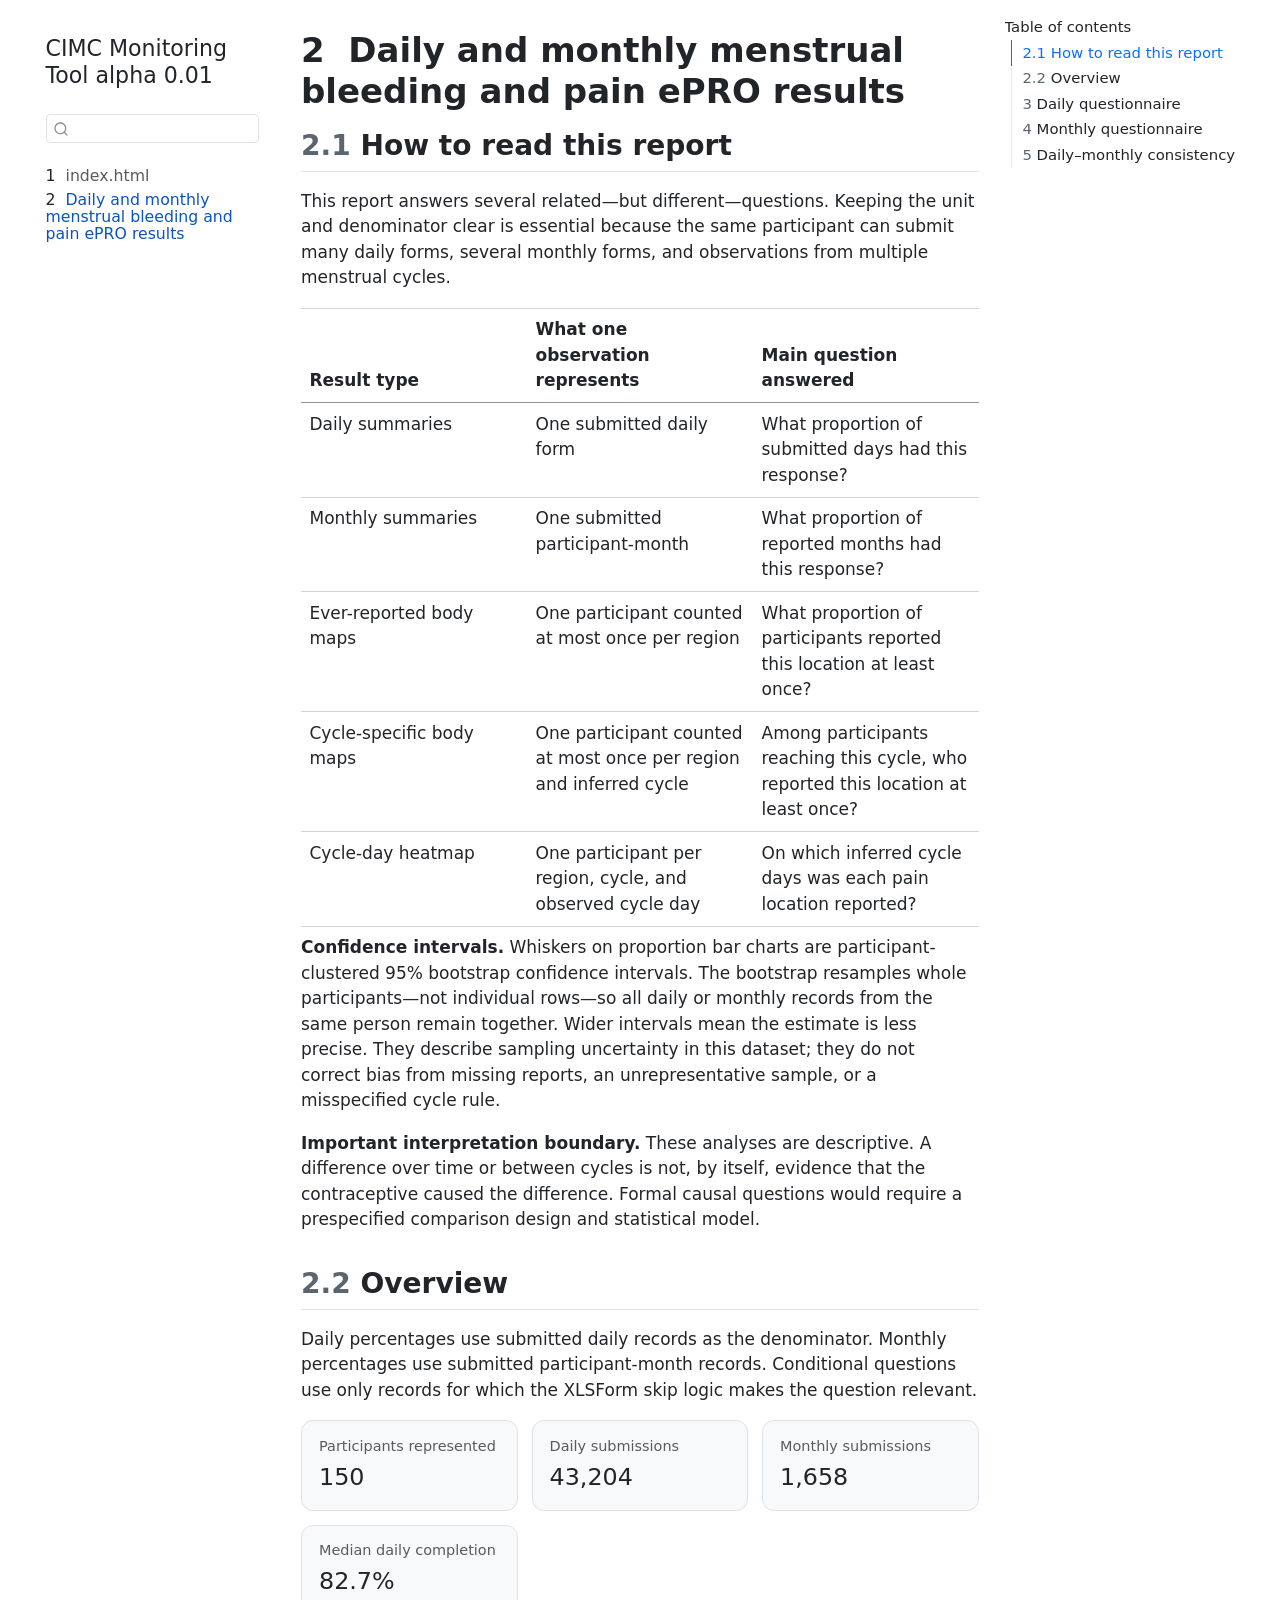
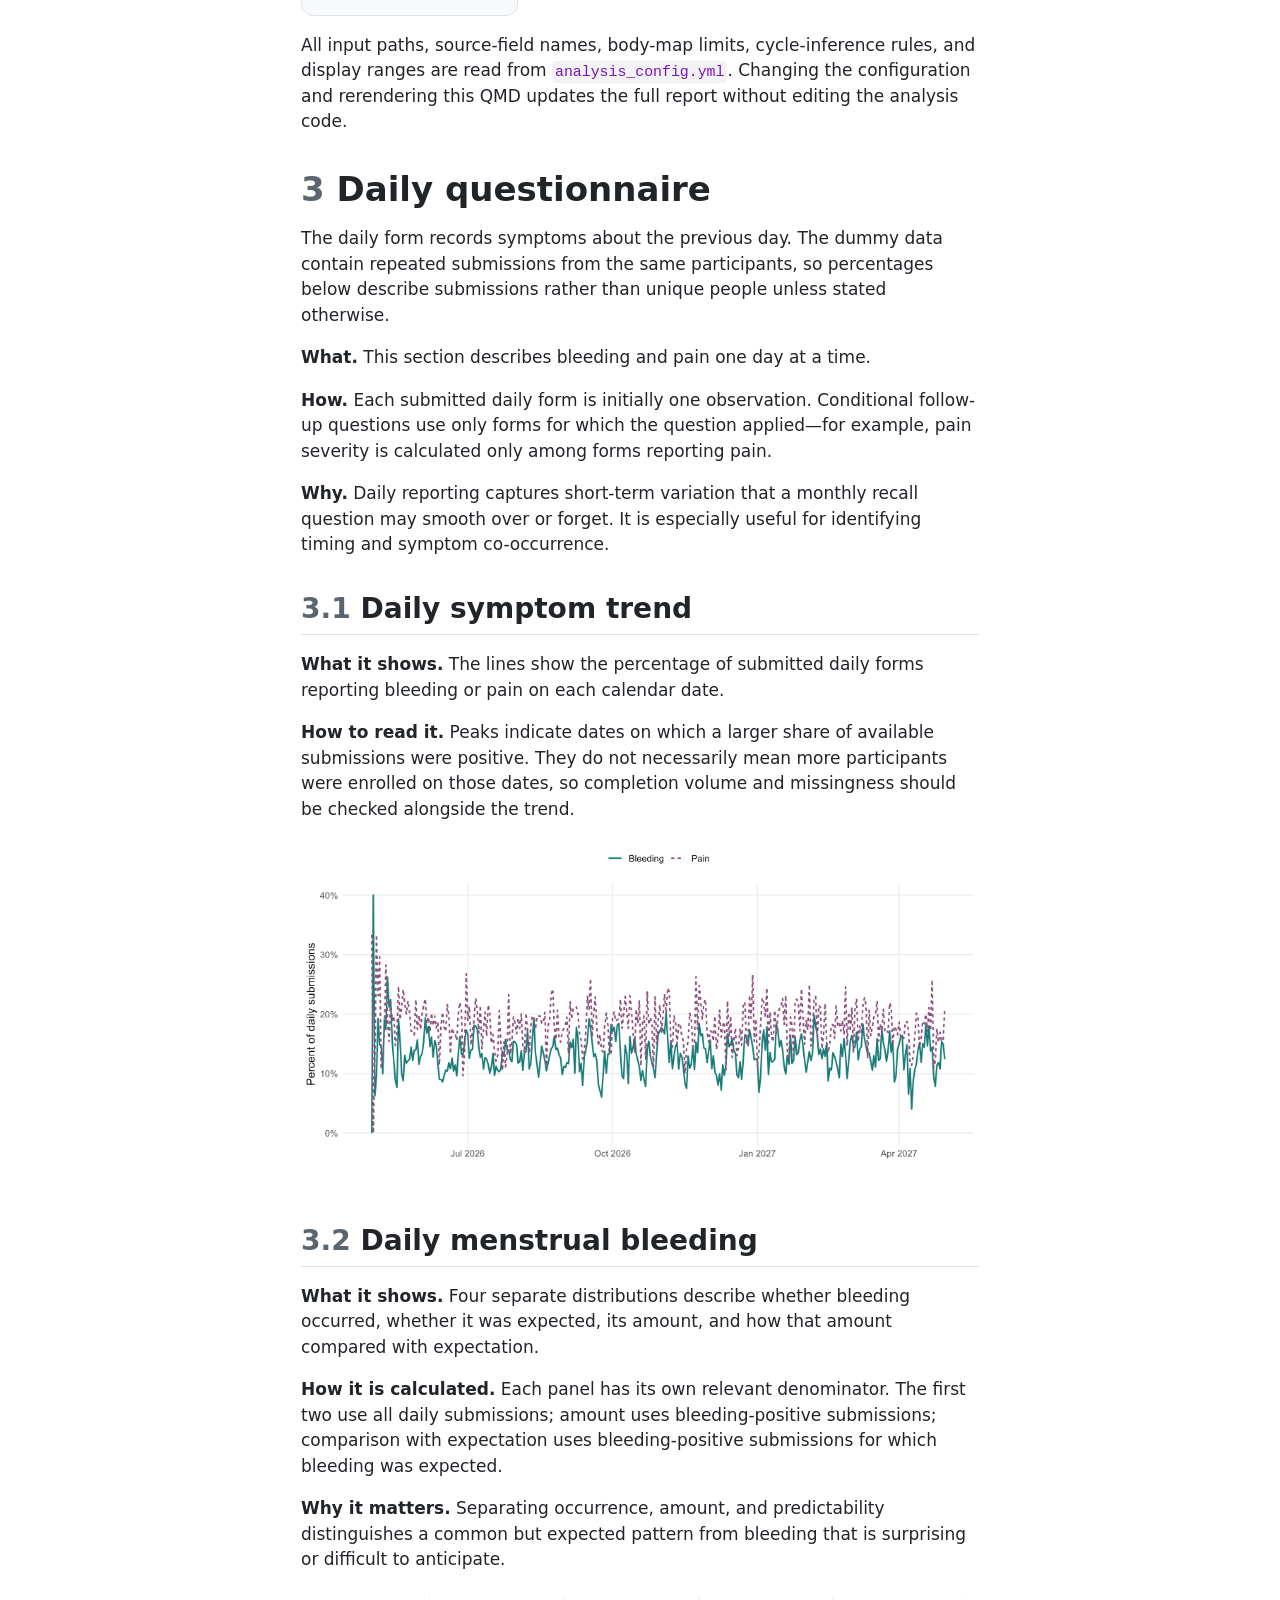
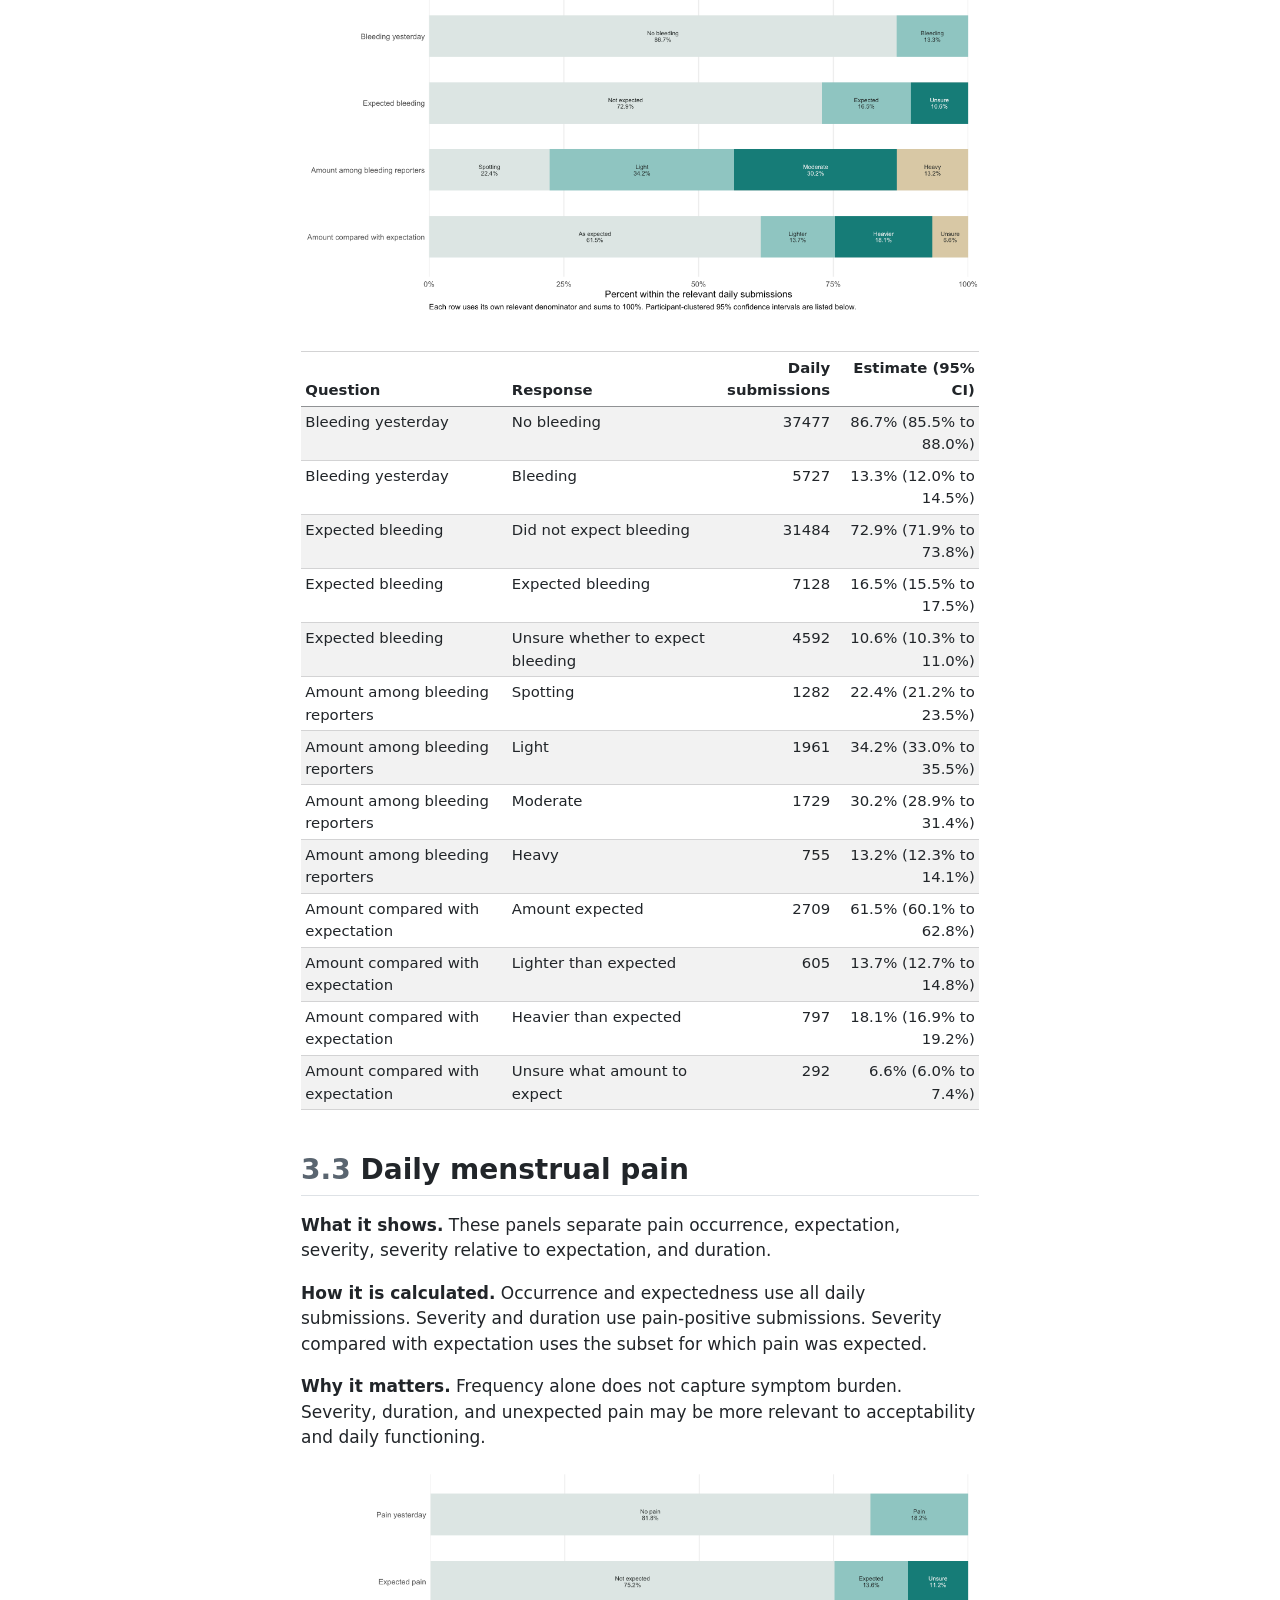
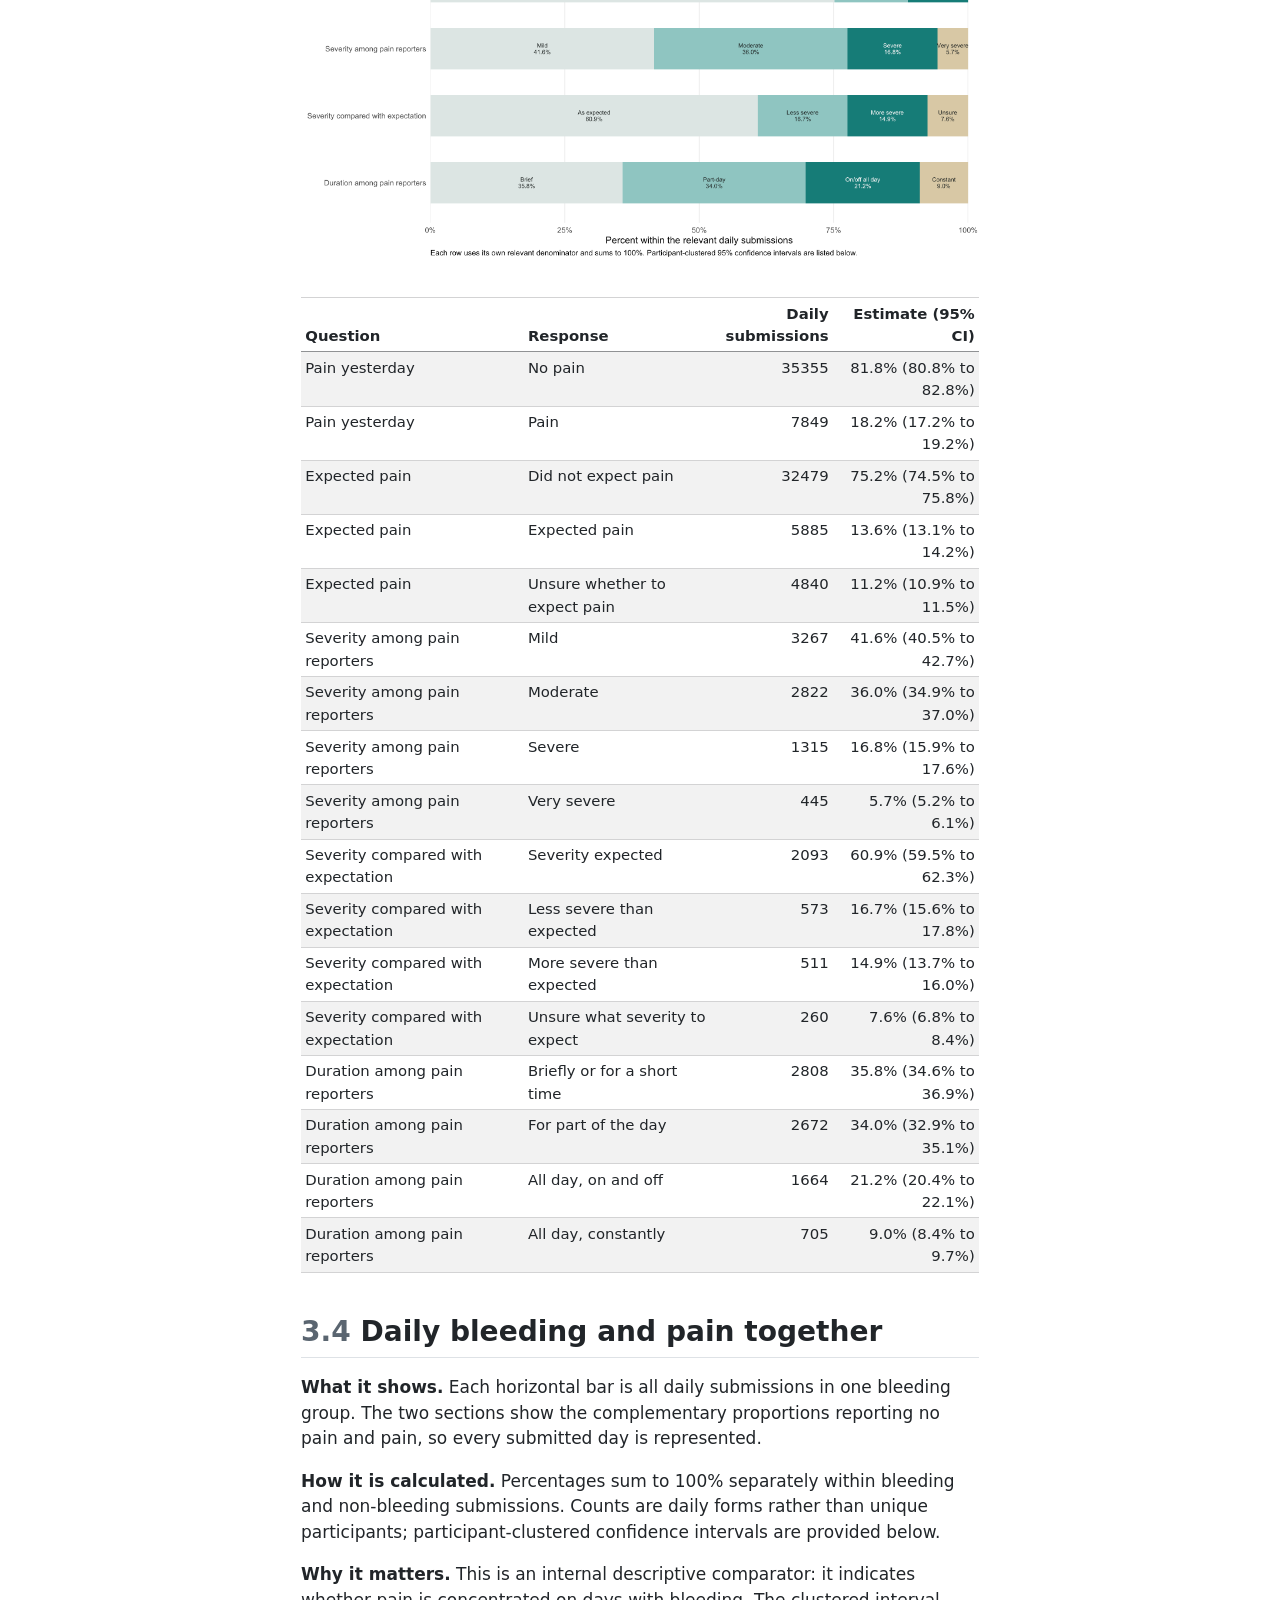
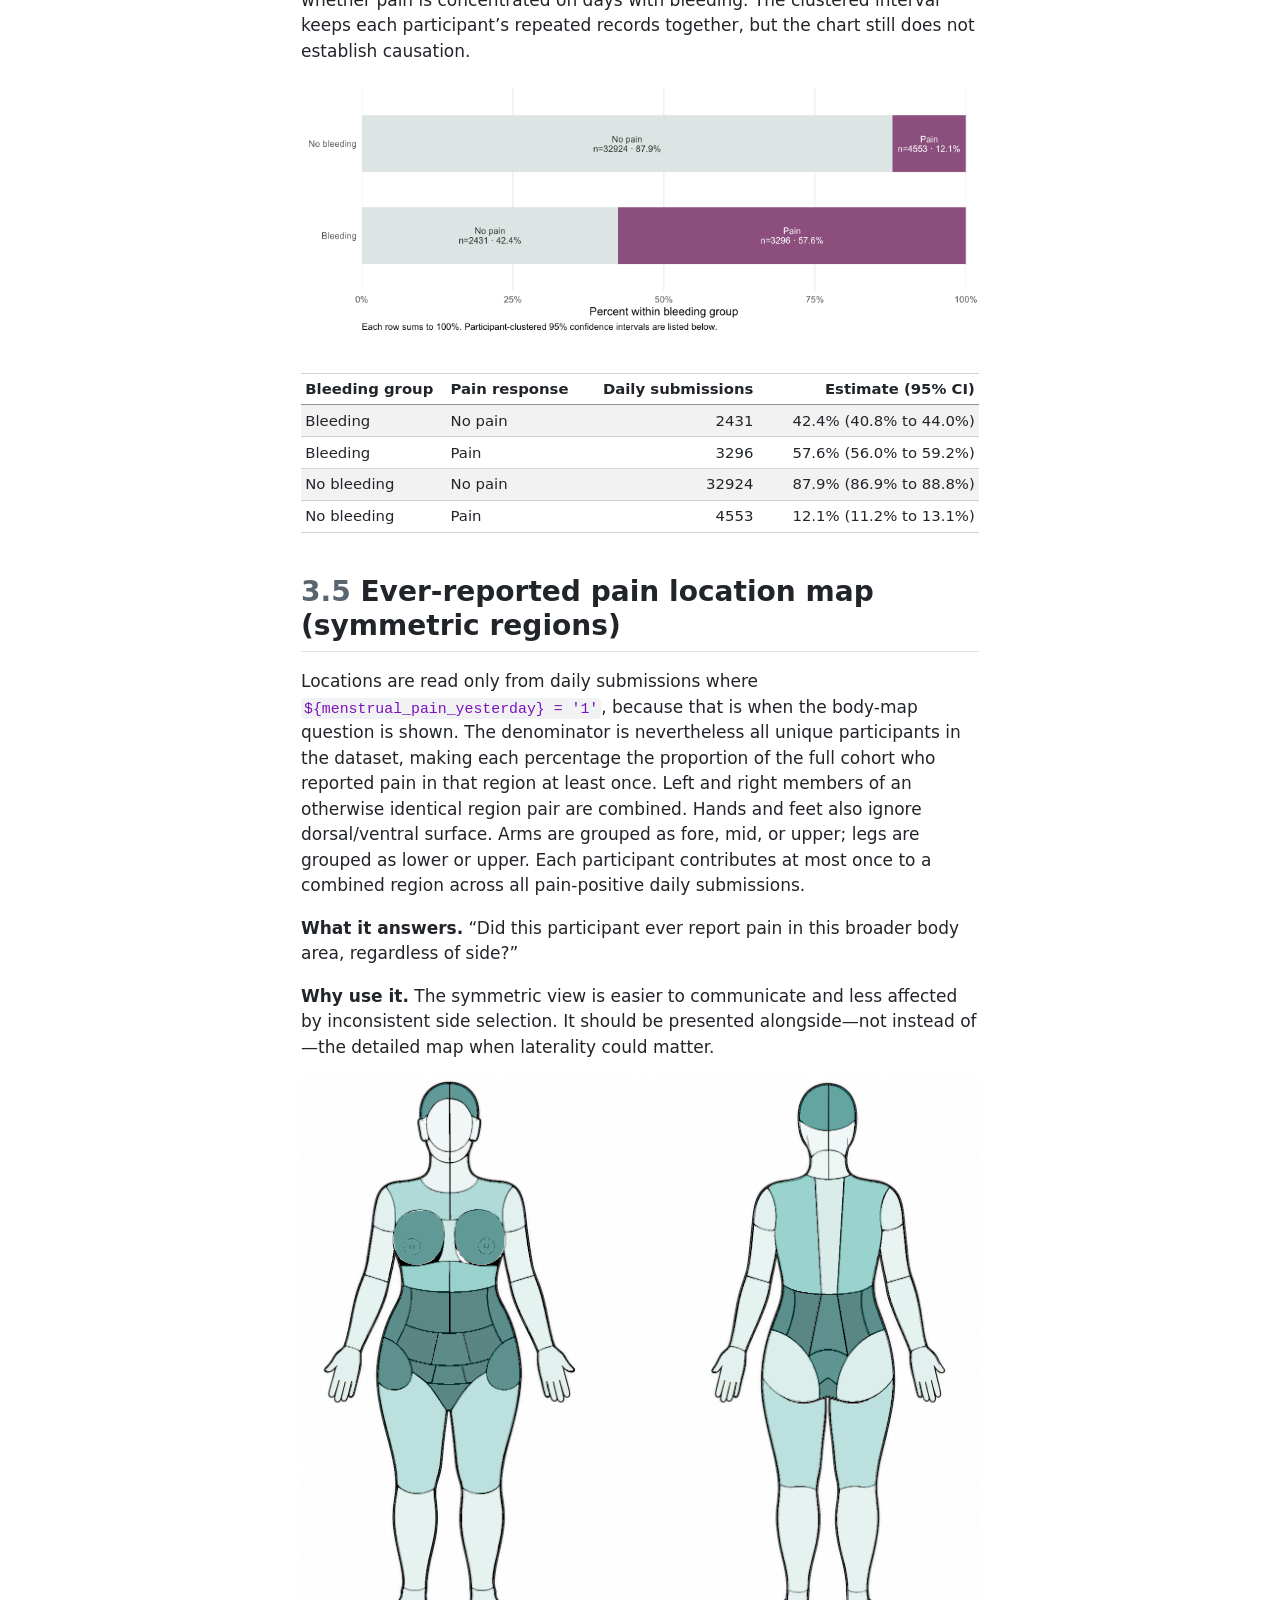
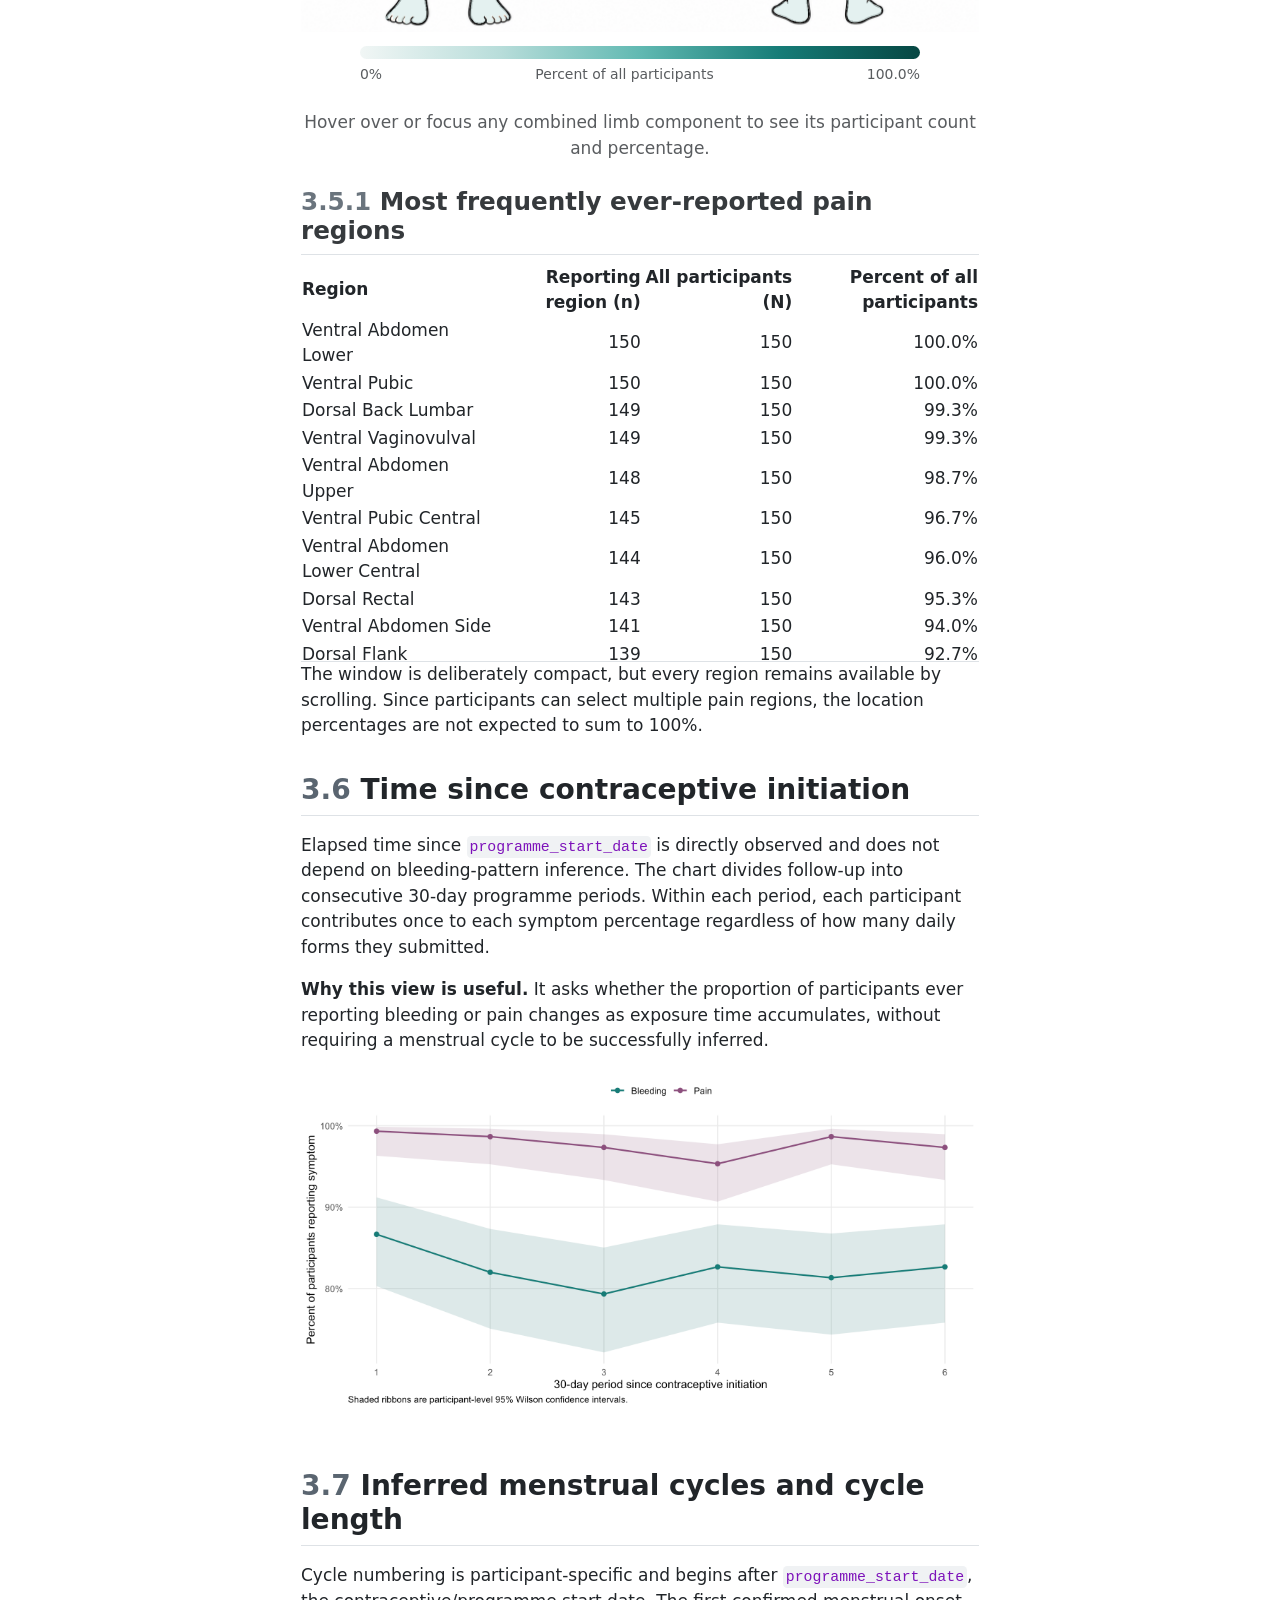
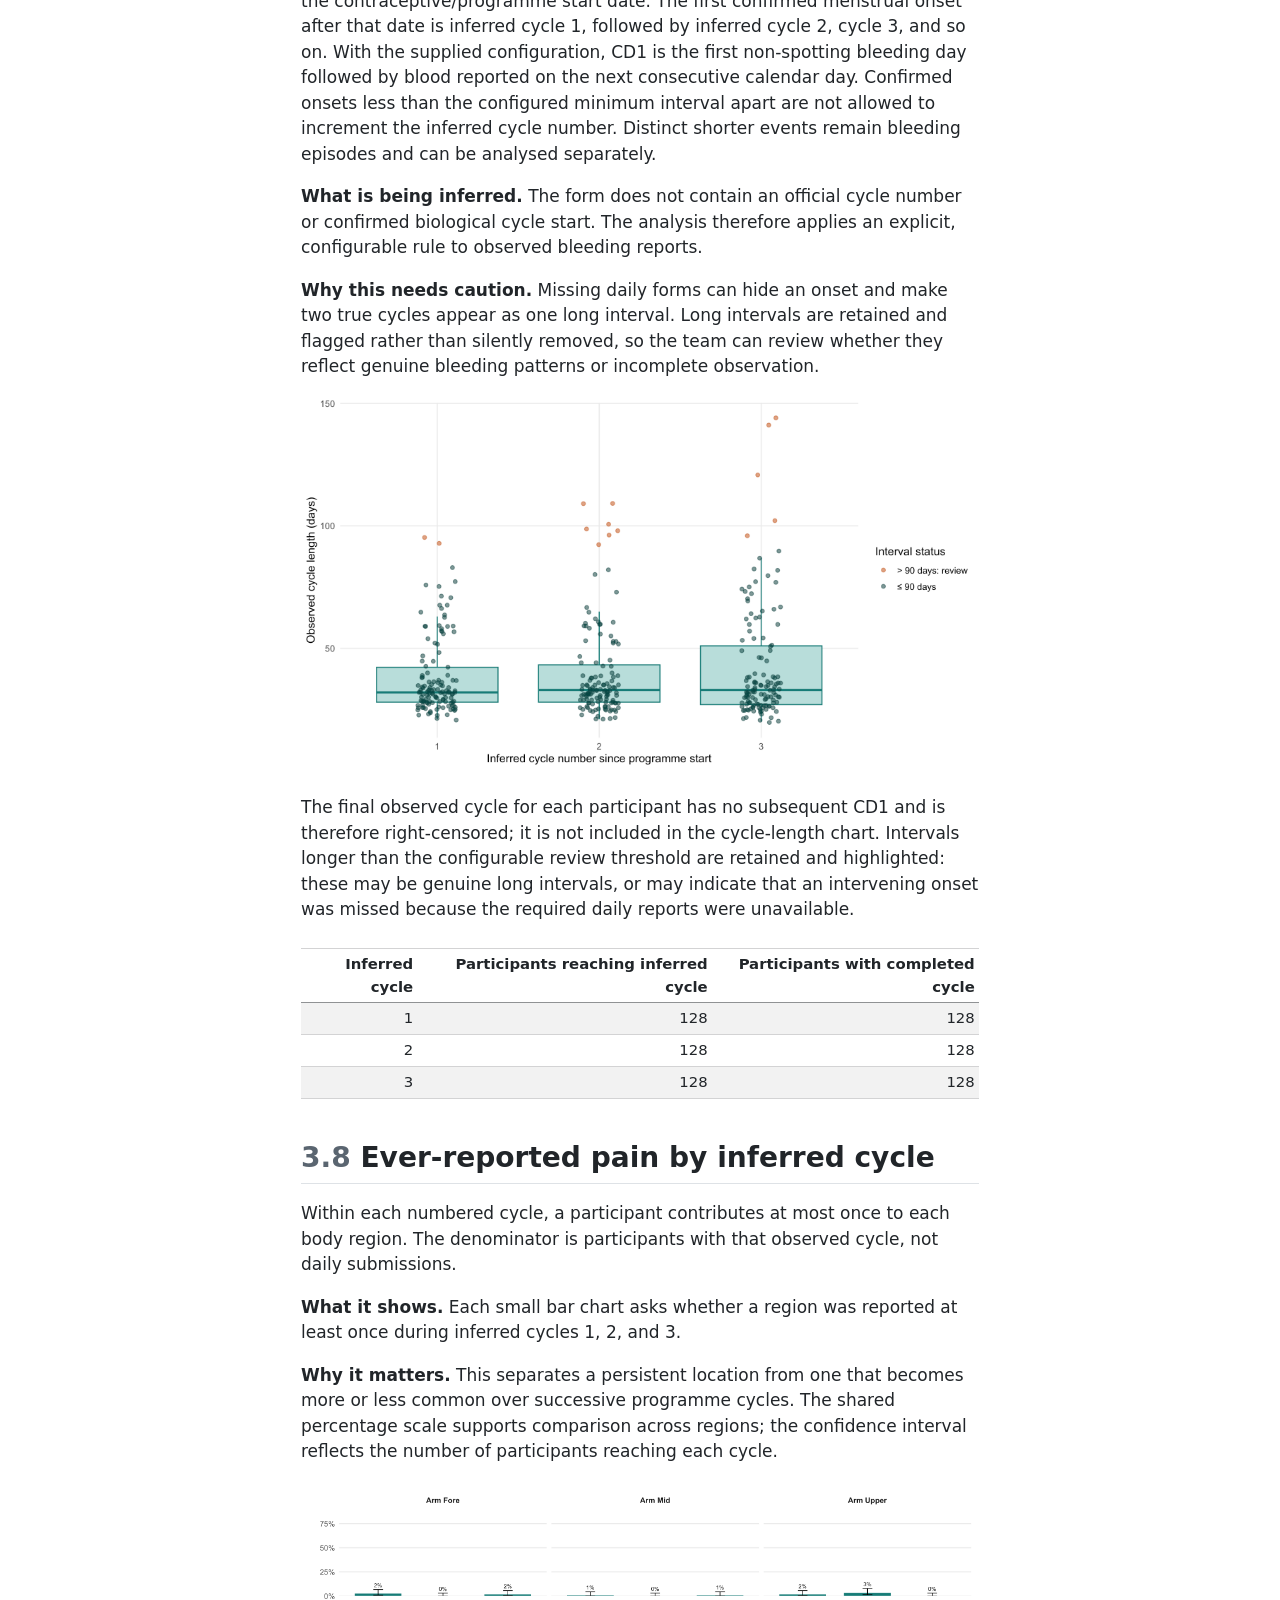
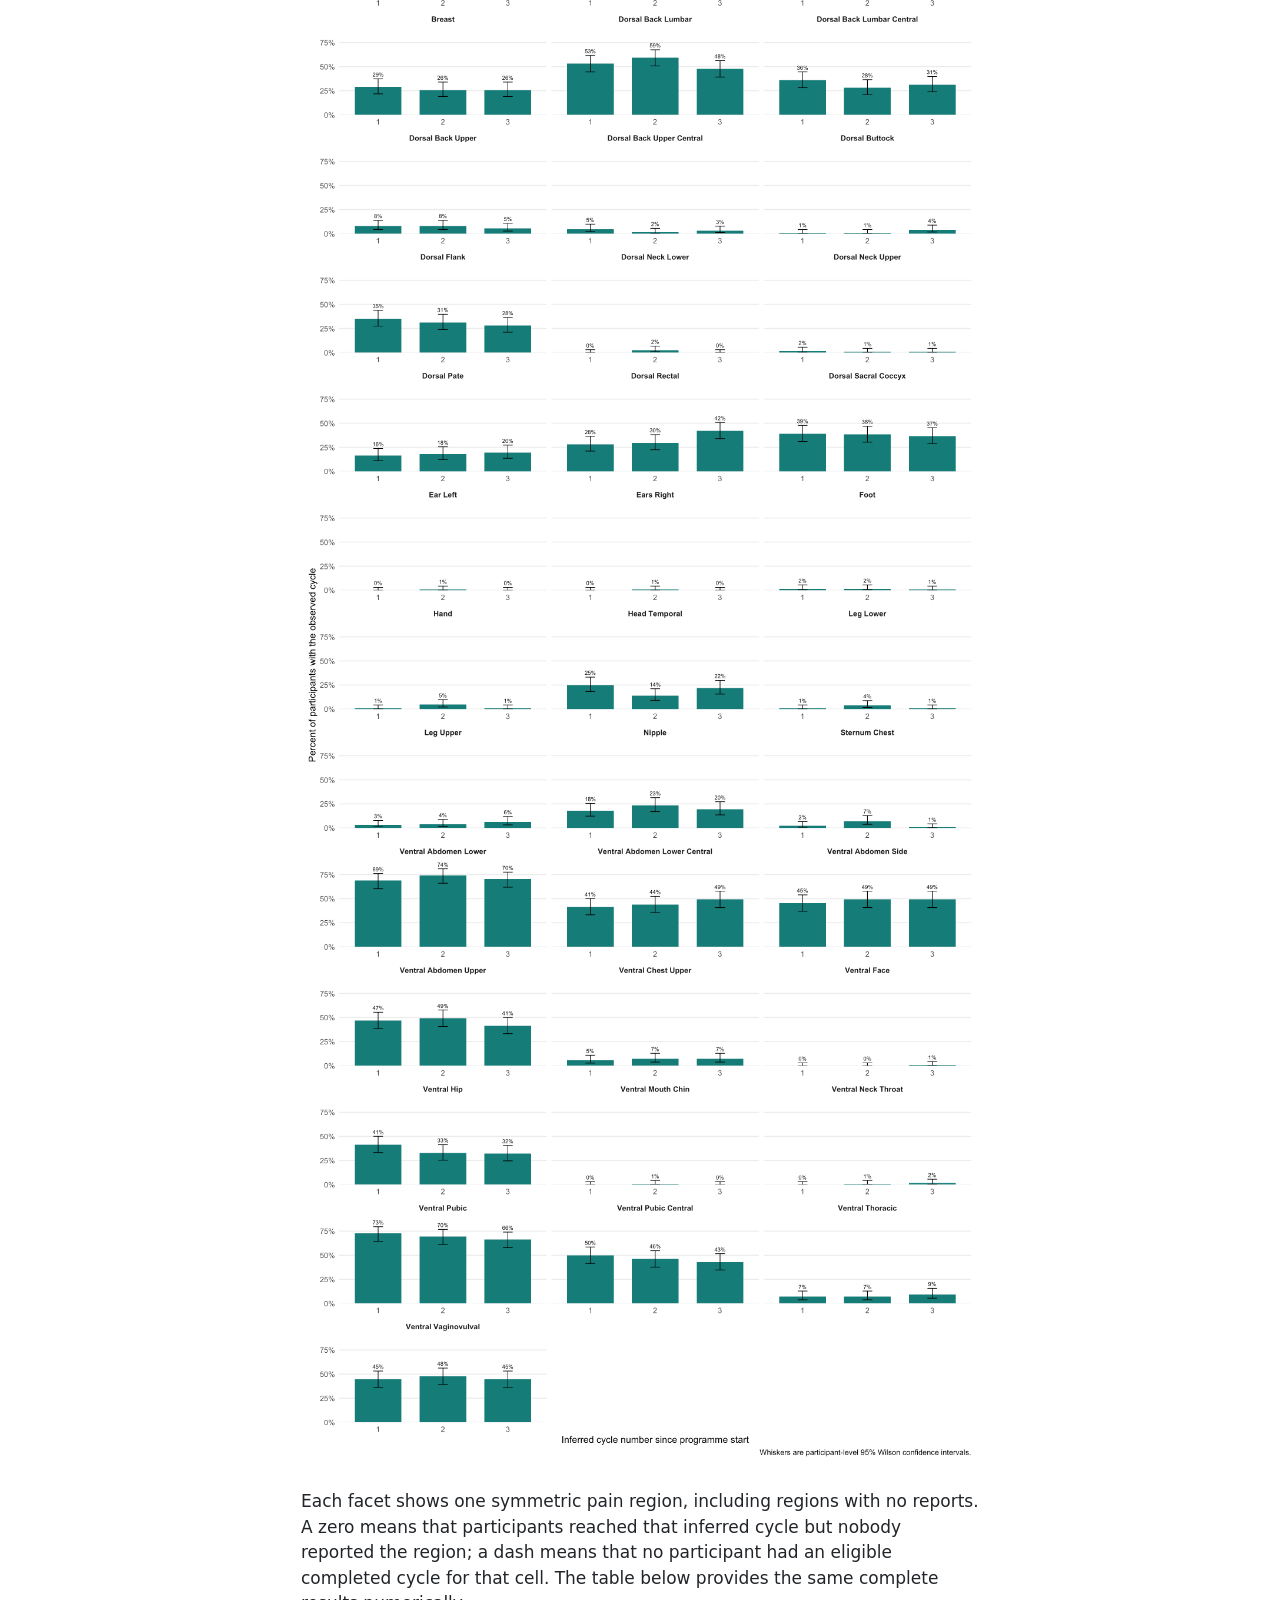
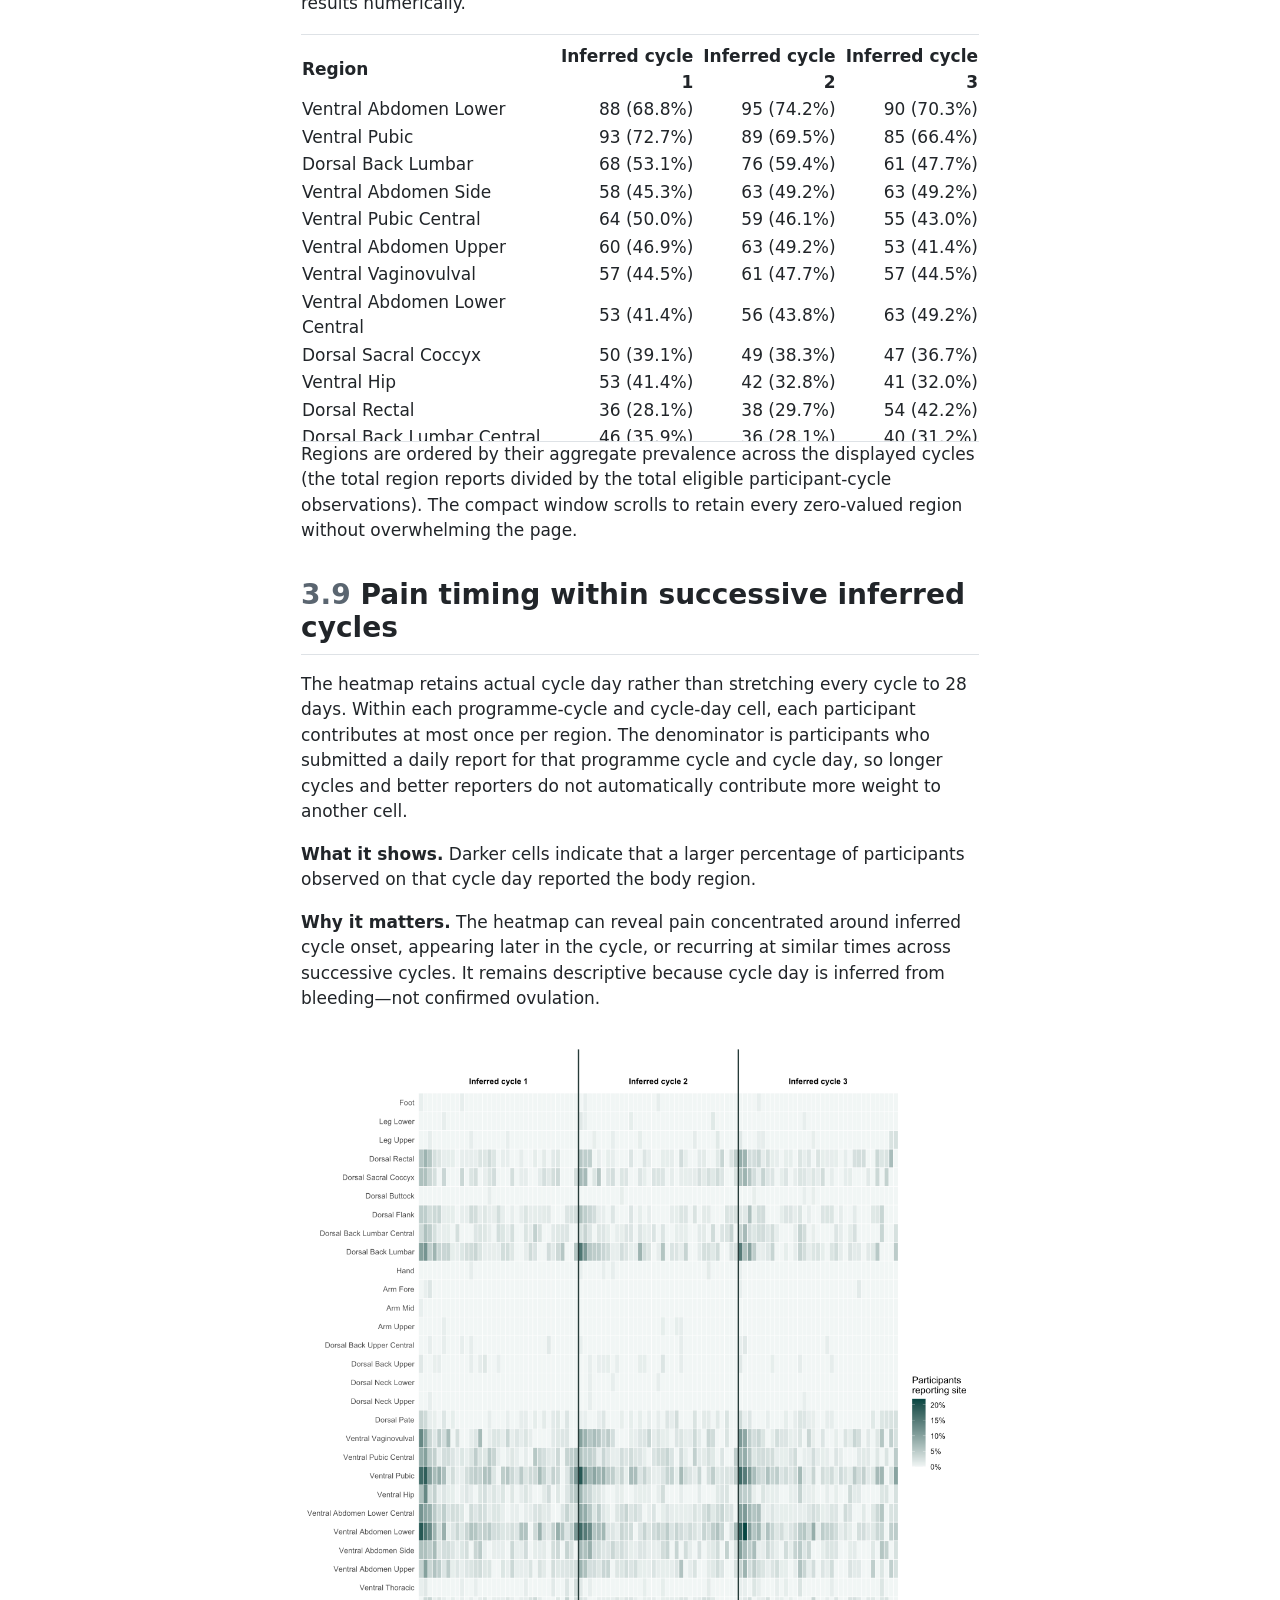
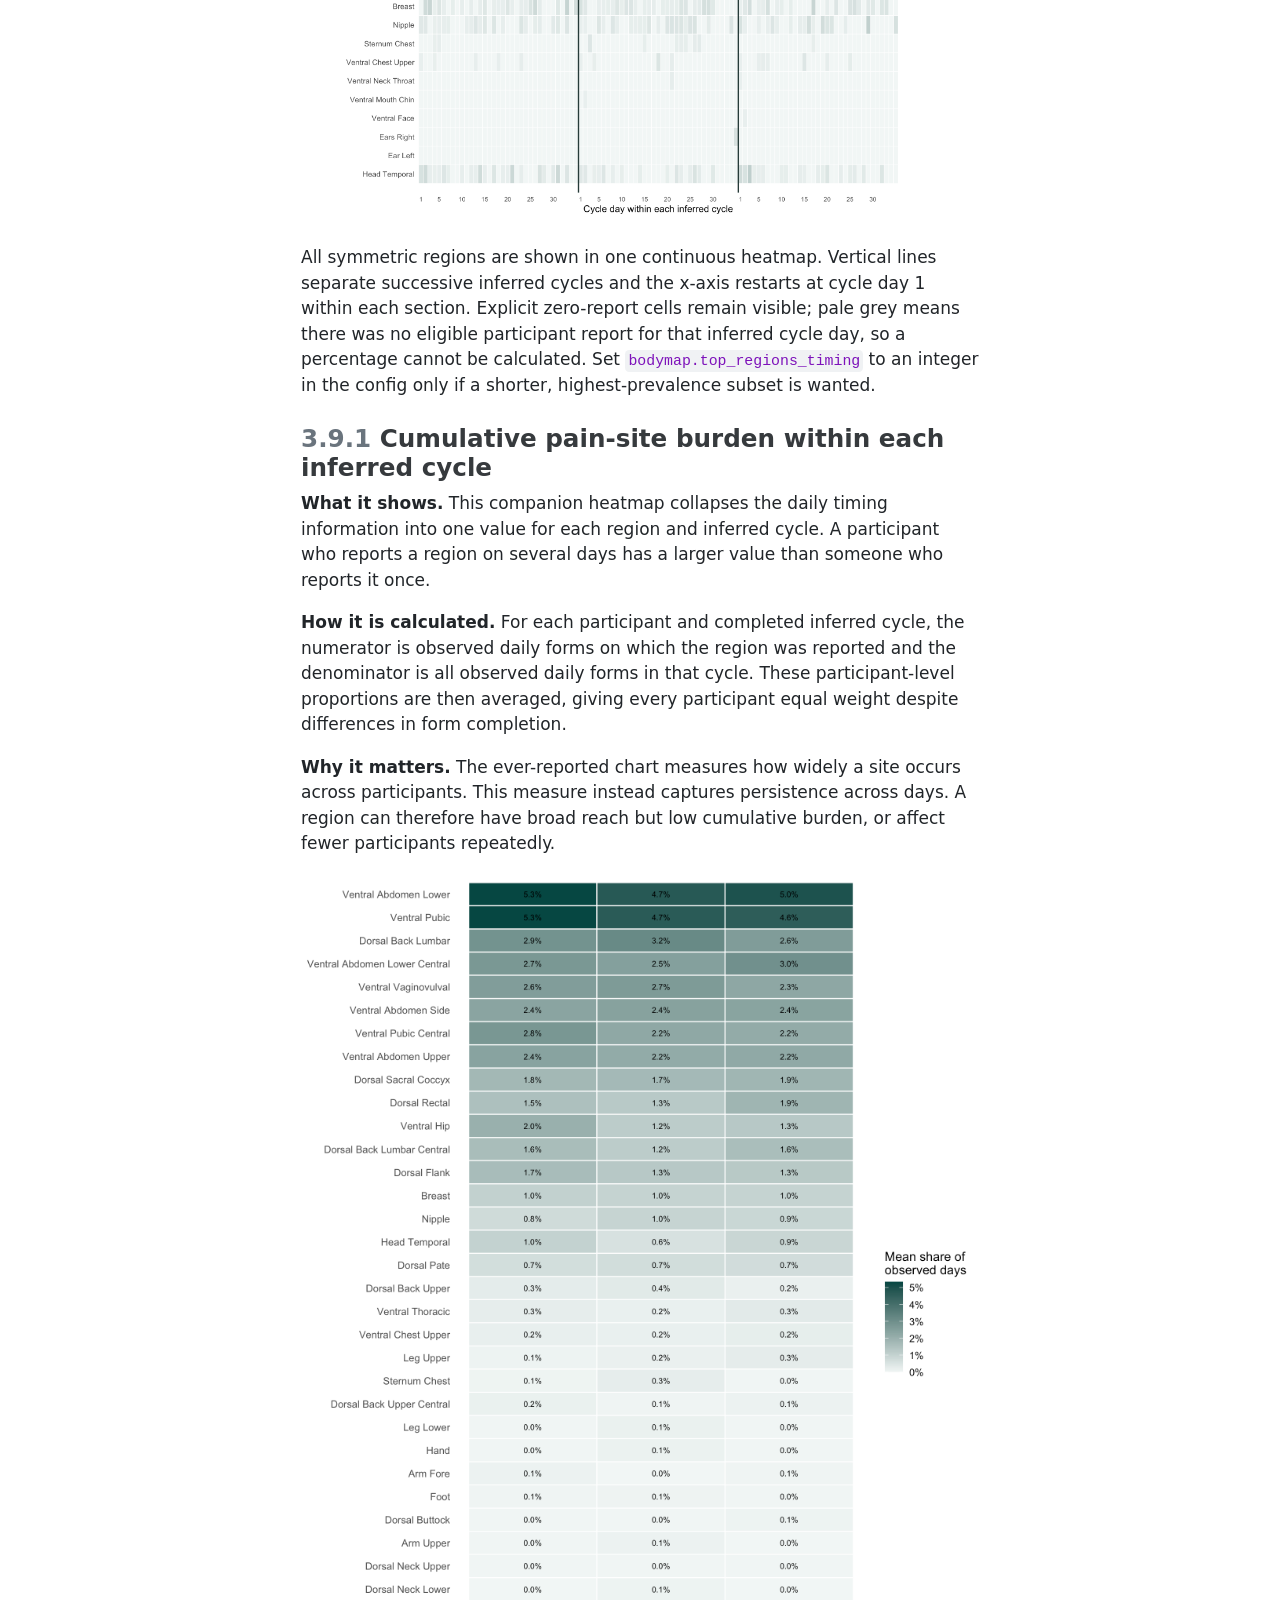
==== docs/menstrual_epro_daily_monthly_analysis.html @ e5477aba "init" ====
<!DOCTYPE html>
<html xmlns="http://www.w3.org/1999/xhtml" lang="en" xml:lang="en"><head>

<meta charset="utf-8">
<meta name="generator" content="quarto-1.8.27">

<meta name="viewport" content="width=device-width, initial-scale=1.0, user-scalable=yes">


<title>2&nbsp; Daily and monthly menstrual bleeding and pain ePRO results – CIMC Monitoring Tool alpha 0.01</title>
<style>
code{white-space: pre-wrap;}
span.smallcaps{font-variant: small-caps;}
div.columns{display: flex; gap: min(4vw, 1.5em);}
div.column{flex: auto; overflow-x: auto;}
div.hanging-indent{margin-left: 1.5em; text-indent: -1.5em;}
ul.task-list{list-style: none;}
ul.task-list li input[type="checkbox"] {
width: 0.8em;
margin: 0 0.8em 0.2em -1em;  vertical-align: middle;
}
</style>


<script>const headroomChanged = new CustomEvent("quarto-hrChanged", {
  detail: {},
  bubbles: true,
  cancelable: false,
  composed: false,
});

const announceDismiss = () => {
  const annEl = window.document.getElementById("quarto-announcement");
  if (annEl) {
    annEl.remove();

    const annId = annEl.getAttribute("data-announcement-id");
    window.localStorage.setItem(`quarto-announce-${annId}`, "true");
  }
};

const announceRegister = () => {
  const annEl = window.document.getElementById("quarto-announcement");
  if (annEl) {
    const annId = annEl.getAttribute("data-announcement-id");
    const isDismissed =
      window.localStorage.getItem(`quarto-announce-${annId}`) || false;
    if (isDismissed) {
      announceDismiss();
      return;
    } else {
      annEl.classList.remove("hidden");
    }

    const actionEl = annEl.querySelector(".quarto-announcement-action");
    if (actionEl) {
      actionEl.addEventListener("click", function (e) {
        e.preventDefault();
        // Hide the bar immediately
        announceDismiss();
      });
    }
  }
};

window.document.addEventListener("DOMContentLoaded", function () {
  let init = false;

  announceRegister();

  // Manage the back to top button, if one is present.
  let lastScrollTop = window.pageYOffset || document.documentElement.scrollTop;
  const scrollDownBuffer = 5;
  const scrollUpBuffer = 35;
  const btn = document.getElementById("quarto-back-to-top");
  const hideBackToTop = () => {
    btn.style.display = "none";
  };
  const showBackToTop = () => {
    btn.style.display = "inline-block";
  };
  if (btn) {
    window.document.addEventListener(
      "scroll",
      function () {
        const currentScrollTop =
          window.pageYOffset || document.documentElement.scrollTop;

        // Shows and hides the button 'intelligently' as the user scrolls
        if (currentScrollTop - scrollDownBuffer > lastScrollTop) {
          hideBackToTop();
          lastScrollTop = currentScrollTop <= 0 ? 0 : currentScrollTop;
        } else if (currentScrollTop < lastScrollTop - scrollUpBuffer) {
          showBackToTop();
          lastScrollTop = currentScrollTop <= 0 ? 0 : currentScrollTop;
        }

        // Show the button at the bottom, hides it at the top
        if (currentScrollTop <= 0) {
          hideBackToTop();
        } else if (
          window.innerHeight + currentScrollTop >=
          document.body.offsetHeight
        ) {
          showBackToTop();
        }
      },
      false
    );
  }

  function throttle(func, wait) {
    var timeout;
    return function () {
      const context = this;
      const args = arguments;
      const later = function () {
        clearTimeout(timeout);
        timeout = null;
        func.apply(context, args);
      };

      if (!timeout) {
        timeout = setTimeout(later, wait);
      }
    };
  }

  function headerOffset() {
    // Set an offset if there is are fixed top navbar
    const headerEl = window.document.querySelector("header.fixed-top");
    if (headerEl) {
      return headerEl.clientHeight;
    } else {
      return 0;
    }
  }

  function footerOffset() {
    const footerEl = window.document.querySelector("footer.footer");
    if (footerEl) {
      return footerEl.clientHeight;
    } else {
      return 0;
    }
  }

  function dashboardOffset() {
    const dashboardNavEl = window.document.getElementById(
      "quarto-dashboard-header"
    );
    if (dashboardNavEl !== null) {
      return dashboardNavEl.clientHeight;
    } else {
      return 0;
    }
  }

  function updateDocumentOffsetWithoutAnimation() {
    updateDocumentOffset(false);
  }

  function updateDocumentOffset(animated) {
    // set body offset
    const topOffset = headerOffset();
    const bodyOffset = topOffset + footerOffset() + dashboardOffset();
    const bodyEl = window.document.body;
    bodyEl.setAttribute("data-bs-offset", topOffset);
    bodyEl.style.paddingTop = topOffset + "px";

    // deal with sidebar offsets
    const sidebars = window.document.querySelectorAll(
      ".sidebar, .headroom-target"
    );
    sidebars.forEach((sidebar) => {
      if (!animated) {
        sidebar.classList.add("notransition");
        // Remove the no transition class after the animation has time to complete
        setTimeout(function () {
          sidebar.classList.remove("notransition");
        }, 201);
      }

      if (window.Headroom && sidebar.classList.contains("sidebar-unpinned")) {
        sidebar.style.top = "0";
        sidebar.style.maxHeight = "100vh";
      } else {
        sidebar.style.top = topOffset + "px";
        sidebar.style.maxHeight = "calc(100vh - " + topOffset + "px)";
      }
    });

    // allow space for footer
    const mainContainer = window.document.querySelector(".quarto-container");
    if (mainContainer) {
      mainContainer.style.minHeight = "calc(100vh - " + bodyOffset + "px)";
    }

    // link offset
    let linkStyle = window.document.querySelector("#quarto-target-style");
    if (!linkStyle) {
      linkStyle = window.document.createElement("style");
      linkStyle.setAttribute("id", "quarto-target-style");
      window.document.head.appendChild(linkStyle);
    }
    while (linkStyle.firstChild) {
      linkStyle.removeChild(linkStyle.firstChild);
    }
    if (topOffset > 0) {
      linkStyle.appendChild(
        window.document.createTextNode(`
      section:target::before {
        content: "";
        display: block;
        height: ${topOffset}px;
        margin: -${topOffset}px 0 0;
      }`)
      );
    }
    if (init) {
      window.dispatchEvent(headroomChanged);
    }
    init = true;
  }

  // initialize headroom
  var header = window.document.querySelector("#quarto-header");
  if (header && window.Headroom) {
    const headroom = new window.Headroom(header, {
      tolerance: 5,
      onPin: function () {
        const sidebars = window.document.querySelectorAll(
          ".sidebar, .headroom-target"
        );
        sidebars.forEach((sidebar) => {
          sidebar.classList.remove("sidebar-unpinned");
        });
        updateDocumentOffset();
      },
      onUnpin: function () {
        const sidebars = window.document.querySelectorAll(
          ".sidebar, .headroom-target"
        );
        sidebars.forEach((sidebar) => {
          sidebar.classList.add("sidebar-unpinned");
        });
        updateDocumentOffset();
      },
    });
    headroom.init();

    let frozen = false;
    window.quartoToggleHeadroom = function () {
      if (frozen) {
        headroom.unfreeze();
        frozen = false;
      } else {
        headroom.freeze();
        frozen = true;
      }
    };
  }

  window.addEventListener(
    "hashchange",
    function (e) {
      if (
        getComputedStyle(document.documentElement).scrollBehavior !== "smooth"
      ) {
        window.scrollTo(0, window.pageYOffset - headerOffset());
      }
    },
    false
  );

  // Observe size changed for the header
  const headerEl = window.document.querySelector("header.fixed-top");
  if (headerEl && window.ResizeObserver) {
    const observer = new window.ResizeObserver(() => {
      setTimeout(updateDocumentOffsetWithoutAnimation, 0);
    });
    observer.observe(headerEl, {
      attributes: true,
      childList: true,
      characterData: true,
    });
  } else {
    window.addEventListener(
      "resize",
      throttle(updateDocumentOffsetWithoutAnimation, 50)
    );
  }
  setTimeout(updateDocumentOffsetWithoutAnimation, 250);

  // fixup index.html links if we aren't on the filesystem
  if (window.location.protocol !== "file:") {
    const links = window.document.querySelectorAll("a");
    for (let i = 0; i < links.length; i++) {
      if (links[i].href) {
        links[i].dataset.originalHref = links[i].href;
        links[i].href = links[i].href.replace(/\/index\.html/, "/");
      }
    }

    // Fixup any sharing links that require urls
    // Append url to any sharing urls
    const sharingLinks = window.document.querySelectorAll(
      "a.sidebar-tools-main-item, a.quarto-navigation-tool, a.quarto-navbar-tools, a.quarto-navbar-tools-item"
    );
    for (let i = 0; i < sharingLinks.length; i++) {
      const sharingLink = sharingLinks[i];
      const href = sharingLink.getAttribute("href");
      if (href) {
        sharingLink.setAttribute(
          "href",
          href.replace("|url|", window.location.href)
        );
      }
    }

    // Scroll the active navigation item into view, if necessary
    const navSidebar = window.document.querySelector("nav#quarto-sidebar");
    if (navSidebar) {
      // Find the active item
      const activeItem = navSidebar.querySelector("li.sidebar-item a.active");
      if (activeItem) {
        // Wait for the scroll height and height to resolve by observing size changes on the
        // nav element that is scrollable
        const resizeObserver = new ResizeObserver((_entries) => {
          // The bottom of the element
          const elBottom = activeItem.offsetTop;
          const viewBottom = navSidebar.scrollTop + navSidebar.clientHeight;

          // The element height and scroll height are the same, then we are still loading
          if (viewBottom !== navSidebar.scrollHeight) {
            // Determine if the item isn't visible and scroll to it
            if (elBottom >= viewBottom) {
              navSidebar.scrollTop = elBottom;
            }

            // stop observing now since we've completed the scroll
            resizeObserver.unobserve(navSidebar);
          }
        });
        resizeObserver.observe(navSidebar);
      }
    }
  }
});
</script>
<script>/*!
 * headroom.js v0.12.0 - Give your page some headroom. Hide your header until you need it
 * Copyright (c) 2020 Nick Williams - http://wicky.nillia.ms/headroom.js
 * License: MIT
 */

!function(t,n){"object"==typeof exports&&"undefined"!=typeof module?module.exports=n():"function"==typeof define&&define.amd?define(n):(t=t||self).Headroom=n()}(this,function(){"use strict";function t(){return"undefined"!=typeof window}function d(t){return function(t){return t&&t.document&&function(t){return 9===t.nodeType}(t.document)}(t)?function(t){var n=t.document,o=n.body,s=n.documentElement;return{scrollHeight:function(){return Math.max(o.scrollHeight,s.scrollHeight,o.offsetHeight,s.offsetHeight,o.clientHeight,s.clientHeight)},height:function(){return t.innerHeight||s.clientHeight||o.clientHeight},scrollY:function(){return void 0!==t.pageYOffset?t.pageYOffset:(s||o.parentNode||o).scrollTop}}}(t):function(t){return{scrollHeight:function(){return Math.max(t.scrollHeight,t.offsetHeight,t.clientHeight)},height:function(){return Math.max(t.offsetHeight,t.clientHeight)},scrollY:function(){return t.scrollTop}}}(t)}function n(t,s,e){var n,o=function(){var n=!1;try{var t={get passive(){n=!0}};window.addEventListener("test",t,t),window.removeEventListener("test",t,t)}catch(t){n=!1}return n}(),i=!1,r=d(t),l=r.scrollY(),a={};function c(){var t=Math.round(r.scrollY()),n=r.height(),o=r.scrollHeight();a.scrollY=t,a.lastScrollY=l,a.direction=l<t?"down":"up",a.distance=Math.abs(t-l),a.isOutOfBounds=t<0||o<t+n,a.top=t<=s.offset[a.direction],a.bottom=o<=t+n,a.toleranceExceeded=a.distance>s.tolerance[a.direction],e(a),l=t,i=!1}function h(){i||(i=!0,n=requestAnimationFrame(c))}var u=!!o&&{passive:!0,capture:!1};return t.addEventListener("scroll",h,u),c(),{destroy:function(){cancelAnimationFrame(n),t.removeEventListener("scroll",h,u)}}}function o(t){return t===Object(t)?t:{down:t,up:t}}function s(t,n){n=n||{},Object.assign(this,s.options,n),this.classes=Object.assign({},s.options.classes,n.classes),this.elem=t,this.tolerance=o(this.tolerance),this.offset=o(this.offset),this.initialised=!1,this.frozen=!1}return s.prototype={constructor:s,init:function(){return s.cutsTheMustard&&!this.initialised&&(this.addClass("initial"),this.initialised=!0,setTimeout(function(t){t.scrollTracker=n(t.scroller,{offset:t.offset,tolerance:t.tolerance},t.update.bind(t))},100,this)),this},destroy:function(){this.initialised=!1,Object.keys(this.classes).forEach(this.removeClass,this),this.scrollTracker.destroy()},unpin:function(){!this.hasClass("pinned")&&this.hasClass("unpinned")||(this.addClass("unpinned"),this.removeClass("pinned"),this.onUnpin&&this.onUnpin.call(this))},pin:function(){this.hasClass("unpinned")&&(this.addClass("pinned"),this.removeClass("unpinned"),this.onPin&&this.onPin.call(this))},freeze:function(){this.frozen=!0,this.addClass("frozen")},unfreeze:function(){this.frozen=!1,this.removeClass("frozen")},top:function(){this.hasClass("top")||(this.addClass("top"),this.removeClass("notTop"),this.onTop&&this.onTop.call(this))},notTop:function(){this.hasClass("notTop")||(this.addClass("notTop"),this.removeClass("top"),this.onNotTop&&this.onNotTop.call(this))},bottom:function(){this.hasClass("bottom")||(this.addClass("bottom"),this.removeClass("notBottom"),this.onBottom&&this.onBottom.call(this))},notBottom:function(){this.hasClass("notBottom")||(this.addClass("notBottom"),this.removeClass("bottom"),this.onNotBottom&&this.onNotBottom.call(this))},shouldUnpin:function(t){return"down"===t.direction&&!t.top&&t.toleranceExceeded},shouldPin:function(t){return"up"===t.direction&&t.toleranceExceeded||t.top},addClass:function(t){this.elem.classList.add.apply(this.elem.classList,this.classes[t].split(" "))},removeClass:function(t){this.elem.classList.remove.apply(this.elem.classList,this.classes[t].split(" "))},hasClass:function(t){return this.classes[t].split(" ").every(function(t){return this.classList.contains(t)},this.elem)},update:function(t){t.isOutOfBounds||!0!==this.frozen&&(t.top?this.top():this.notTop(),t.bottom?this.bottom():this.notBottom(),this.shouldUnpin(t)?this.unpin():this.shouldPin(t)&&this.pin())}},s.options={tolerance:{up:0,down:0},offset:0,scroller:t()?window:null,classes:{frozen:"headroom--frozen",pinned:"headroom--pinned",unpinned:"headroom--unpinned",top:"headroom--top",notTop:"headroom--not-top",bottom:"headroom--bottom",notBottom:"headroom--not-bottom",initial:"headroom"}},s.cutsTheMustard=!!(t()&&function(){}.bind&&"classList"in document.documentElement&&Object.assign&&Object.keys&&requestAnimationFrame),s});
</script>
<script>/*!
 * clipboard.js v2.0.11
 * https://clipboardjs.com/
 *
 * Licensed MIT © Zeno Rocha
 */
!function(t,e){"object"==typeof exports&&"object"==typeof module?module.exports=e():"function"==typeof define&&define.amd?define([],e):"object"==typeof exports?exports.ClipboardJS=e():t.ClipboardJS=e()}(this,function(){return n={686:function(t,e,n){"use strict";n.d(e,{default:function(){return b}});var e=n(279),i=n.n(e),e=n(370),u=n.n(e),e=n(817),r=n.n(e);function c(t){try{return document.execCommand(t)}catch(t){return}}var a=function(t){t=r()(t);return c("cut"),t};function o(t,e){var n,o,t=(n=t,o="rtl"===document.documentElement.getAttribute("dir"),(t=document.createElement("textarea")).style.fontSize="12pt",t.style.border="0",t.style.padding="0",t.style.margin="0",t.style.position="absolute",t.style[o?"right":"left"]="-9999px",o=window.pageYOffset||document.documentElement.scrollTop,t.style.top="".concat(o,"px"),t.setAttribute("readonly",""),t.value=n,t);return e.container.appendChild(t),e=r()(t),c("copy"),t.remove(),e}var f=function(t){var e=1<arguments.length&&void 0!==arguments[1]?arguments[1]:{container:document.body},n="";return"string"==typeof t?n=o(t,e):t instanceof HTMLInputElement&&!["text","search","url","tel","password"].includes(null==t?void 0:t.type)?n=o(t.value,e):(n=r()(t),c("copy")),n};function l(t){return(l="function"==typeof Symbol&&"symbol"==typeof Symbol.iterator?function(t){return typeof t}:function(t){return t&&"function"==typeof Symbol&&t.constructor===Symbol&&t!==Symbol.prototype?"symbol":typeof t})(t)}var s=function(){var t=0<arguments.length&&void 0!==arguments[0]?arguments[0]:{},e=t.action,n=void 0===e?"copy":e,o=t.container,e=t.target,t=t.text;if("copy"!==n&&"cut"!==n)throw new Error('Invalid "action" value, use either "copy" or "cut"');if(void 0!==e){if(!e||"object"!==l(e)||1!==e.nodeType)throw new Error('Invalid "target" value, use a valid Element');if("copy"===n&&e.hasAttribute("disabled"))throw new Error('Invalid "target" attribute. Please use "readonly" instead of "disabled" attribute');if("cut"===n&&(e.hasAttribute("readonly")||e.hasAttribute("disabled")))throw new Error('Invalid "target" attribute. You can\'t cut text from elements with "readonly" or "disabled" attributes')}return t?f(t,{container:o}):e?"cut"===n?a(e):f(e,{container:o}):void 0};function p(t){return(p="function"==typeof Symbol&&"symbol"==typeof Symbol.iterator?function(t){return typeof t}:function(t){return t&&"function"==typeof Symbol&&t.constructor===Symbol&&t!==Symbol.prototype?"symbol":typeof t})(t)}function d(t,e){for(var n=0;n<e.length;n++){var o=e[n];o.enumerable=o.enumerable||!1,o.configurable=!0,"value"in o&&(o.writable=!0),Object.defineProperty(t,o.key,o)}}function y(t,e){return(y=Object.setPrototypeOf||function(t,e){return t.__proto__=e,t})(t,e)}function h(n){var o=function(){if("undefined"==typeof Reflect||!Reflect.construct)return!1;if(Reflect.construct.sham)return!1;if("function"==typeof Proxy)return!0;try{return Date.prototype.toString.call(Reflect.construct(Date,[],function(){})),!0}catch(t){return!1}}();return function(){var t,e=v(n);return t=o?(t=v(this).constructor,Reflect.construct(e,arguments,t)):e.apply(this,arguments),e=this,!(t=t)||"object"!==p(t)&&"function"!=typeof t?function(t){if(void 0!==t)return t;throw new ReferenceError("this hasn't been initialised - super() hasn't been called")}(e):t}}function v(t){return(v=Object.setPrototypeOf?Object.getPrototypeOf:function(t){return t.__proto__||Object.getPrototypeOf(t)})(t)}function m(t,e){t="data-clipboard-".concat(t);if(e.hasAttribute(t))return e.getAttribute(t)}var b=function(){!function(t,e){if("function"!=typeof e&&null!==e)throw new TypeError("Super expression must either be null or a function");t.prototype=Object.create(e&&e.prototype,{constructor:{value:t,writable:!0,configurable:!0}}),e&&y(t,e)}(r,i());var t,e,n,o=h(r);function r(t,e){var n;return function(t){if(!(t instanceof r))throw new TypeError("Cannot call a class as a function")}(this),(n=o.call(this)).resolveOptions(e),n.listenClick(t),n}return t=r,n=[{key:"copy",value:function(t){var e=1<arguments.length&&void 0!==arguments[1]?arguments[1]:{container:document.body};return f(t,e)}},{key:"cut",value:function(t){return a(t)}},{key:"isSupported",value:function(){var t=0<arguments.length&&void 0!==arguments[0]?arguments[0]:["copy","cut"],t="string"==typeof t?[t]:t,e=!!document.queryCommandSupported;return t.forEach(function(t){e=e&&!!document.queryCommandSupported(t)}),e}}],(e=[{key:"resolveOptions",value:function(){var t=0<arguments.length&&void 0!==arguments[0]?arguments[0]:{};this.action="function"==typeof t.action?t.action:this.defaultAction,this.target="function"==typeof t.target?t.target:this.defaultTarget,this.text="function"==typeof t.text?t.text:this.defaultText,this.container="object"===p(t.container)?t.container:document.body}},{key:"listenClick",value:function(t){var e=this;this.listener=u()(t,"click",function(t){return e.onClick(t)})}},{key:"onClick",value:function(t){var e=t.delegateTarget||t.currentTarget,n=this.action(e)||"copy",t=s({action:n,container:this.container,target:this.target(e),text:this.text(e)});this.emit(t?"success":"error",{action:n,text:t,trigger:e,clearSelection:function(){e&&e.focus(),window.getSelection().removeAllRanges()}})}},{key:"defaultAction",value:function(t){return m("action",t)}},{key:"defaultTarget",value:function(t){t=m("target",t);if(t)return document.querySelector(t)}},{key:"defaultText",value:function(t){return m("text",t)}},{key:"destroy",value:function(){this.listener.destroy()}}])&&d(t.prototype,e),n&&d(t,n),r}()},828:function(t){var e;"undefined"==typeof Element||Element.prototype.matches||((e=Element.prototype).matches=e.matchesSelector||e.mozMatchesSelector||e.msMatchesSelector||e.oMatchesSelector||e.webkitMatchesSelector),t.exports=function(t,e){for(;t&&9!==t.nodeType;){if("function"==typeof t.matches&&t.matches(e))return t;t=t.parentNode}}},438:function(t,e,n){var u=n(828);function i(t,e,n,o,r){var i=function(e,n,t,o){return function(t){t.delegateTarget=u(t.target,n),t.delegateTarget&&o.call(e,t)}}.apply(this,arguments);return t.addEventListener(n,i,r),{destroy:function(){t.removeEventListener(n,i,r)}}}t.exports=function(t,e,n,o,r){return"function"==typeof t.addEventListener?i.apply(null,arguments):"function"==typeof n?i.bind(null,document).apply(null,arguments):("string"==typeof t&&(t=document.querySelectorAll(t)),Array.prototype.map.call(t,function(t){return i(t,e,n,o,r)}))}},879:function(t,n){n.node=function(t){return void 0!==t&&t instanceof HTMLElement&&1===t.nodeType},n.nodeList=function(t){var e=Object.prototype.toString.call(t);return void 0!==t&&("[object NodeList]"===e||"[object HTMLCollection]"===e)&&"length"in t&&(0===t.length||n.node(t[0]))},n.string=function(t){return"string"==typeof t||t instanceof String},n.fn=function(t){return"[object Function]"===Object.prototype.toString.call(t)}},370:function(t,e,n){var f=n(879),l=n(438);t.exports=function(t,e,n){if(!t&&!e&&!n)throw new Error("Missing required arguments");if(!f.string(e))throw new TypeError("Second argument must be a String");if(!f.fn(n))throw new TypeError("Third argument must be a Function");if(f.node(t))return c=e,a=n,(u=t).addEventListener(c,a),{destroy:function(){u.removeEventListener(c,a)}};if(f.nodeList(t))return o=t,r=e,i=n,Array.prototype.forEach.call(o,function(t){t.addEventListener(r,i)}),{destroy:function(){Array.prototype.forEach.call(o,function(t){t.removeEventListener(r,i)})}};if(f.string(t))return t=t,e=e,n=n,l(document.body,t,e,n);throw new TypeError("First argument must be a String, HTMLElement, HTMLCollection, or NodeList");var o,r,i,u,c,a}},817:function(t){t.exports=function(t){var e,n="SELECT"===t.nodeName?(t.focus(),t.value):"INPUT"===t.nodeName||"TEXTAREA"===t.nodeName?((e=t.hasAttribute("readonly"))||t.setAttribute("readonly",""),t.select(),t.setSelectionRange(0,t.value.length),e||t.removeAttribute("readonly"),t.value):(t.hasAttribute("contenteditable")&&t.focus(),n=window.getSelection(),(e=document.createRange()).selectNodeContents(t),n.removeAllRanges(),n.addRange(e),n.toString());return n}},279:function(t){function e(){}e.prototype={on:function(t,e,n){var o=this.e||(this.e={});return(o[t]||(o[t]=[])).push({fn:e,ctx:n}),this},once:function(t,e,n){var o=this;function r(){o.off(t,r),e.apply(n,arguments)}return r._=e,this.on(t,r,n)},emit:function(t){for(var e=[].slice.call(arguments,1),n=((this.e||(this.e={}))[t]||[]).slice(),o=0,r=n.length;o<r;o++)n[o].fn.apply(n[o].ctx,e);return this},off:function(t,e){var n=this.e||(this.e={}),o=n[t],r=[];if(o&&e)for(var i=0,u=o.length;i<u;i++)o[i].fn!==e&&o[i].fn._!==e&&r.push(o[i]);return r.length?n[t]=r:delete n[t],this}},t.exports=e,t.exports.TinyEmitter=e}},r={},o.n=function(t){var e=t&&t.__esModule?function(){return t.default}:function(){return t};return o.d(e,{a:e}),e},o.d=function(t,e){for(var n in e)o.o(e,n)&&!o.o(t,n)&&Object.defineProperty(t,n,{enumerable:!0,get:e[n]})},o.o=function(t,e){return Object.prototype.hasOwnProperty.call(t,e)},o(686).default;function o(t){if(r[t])return r[t].exports;var e=r[t]={exports:{}};return n[t](e,e.exports,o),e.exports}var n,r});</script>
<script>/*! @algolia/autocomplete-js 1.19.1 | MIT License | © Algolia, Inc. and contributors | https://github.com/algolia/autocomplete */
!function(e,t){"object"==typeof exports&&"undefined"!=typeof module?t(exports):"function"==typeof define&&define.amd?define(["exports"],t):t((e="undefined"!=typeof globalThis?globalThis:e||self)["@algolia/autocomplete-js"]={})}(this,(function(e){"use strict";function t(e,t){var n=Object.keys(e);if(Object.getOwnPropertySymbols){var r=Object.getOwnPropertySymbols(e);t&&(r=r.filter((function(t){return Object.getOwnPropertyDescriptor(e,t).enumerable}))),n.push.apply(n,r)}return n}function n(e){for(var n=1;n<arguments.length;n++){var r=null!=arguments[n]?arguments[n]:{};n%2?t(Object(r),!0).forEach((function(t){o(e,t,r[t])})):Object.getOwnPropertyDescriptors?Object.defineProperties(e,Object.getOwnPropertyDescriptors(r)):t(Object(r)).forEach((function(t){Object.defineProperty(e,t,Object.getOwnPropertyDescriptor(r,t))}))}return e}function r(e){return r="function"==typeof Symbol&&"symbol"==typeof Symbol.iterator?function(e){return typeof e}:function(e){return e&&"function"==typeof Symbol&&e.constructor===Symbol&&e!==Symbol.prototype?"symbol":typeof e},r(e)}function o(e,t,n){return(t=function(e){var t=function(e,t){if("object"!=typeof e||null===e)return e;var n=e[Symbol.toPrimitive];if(void 0!==n){var r=n.call(e,t||"default");if("object"!=typeof r)return r;throw new TypeError("@@toPrimitive must return a primitive value.")}return("string"===t?String:Number)(e)}(e,"string");return"symbol"==typeof t?t:String(t)}(t))in e?Object.defineProperty(e,t,{value:n,enumerable:!0,configurable:!0,writable:!0}):e[t]=n,e}function i(){return i=Object.assign?Object.assign.bind():function(e){for(var t=1;t<arguments.length;t++){var n=arguments[t];for(var r in n)Object.prototype.hasOwnProperty.call(n,r)&&(e[r]=n[r])}return e},i.apply(this,arguments)}function u(e,t){if(null==e)return{};var n,r,o=function(e,t){if(null==e)return{};var n,r,o={},i=Object.keys(e);for(r=0;r<i.length;r++)n=i[r],t.indexOf(n)>=0||(o[n]=e[n]);return o}(e,t);if(Object.getOwnPropertySymbols){var i=Object.getOwnPropertySymbols(e);for(r=0;r<i.length;r++)n=i[r],t.indexOf(n)>=0||Object.prototype.propertyIsEnumerable.call(e,n)&&(o[n]=e[n])}return o}function a(e,t){return function(e){if(Array.isArray(e))return e}(e)||function(e,t){var n=null==e?null:"undefined"!=typeof Symbol&&e[Symbol.iterator]||e["@@iterator"];if(null!=n){var r,o,i,u,a=[],l=!0,c=!1;try{if(i=(n=n.call(e)).next,0===t){if(Object(n)!==n)return;l=!1}else for(;!(l=(r=i.call(n)).done)&&(a.push(r.value),a.length!==t);l=!0);}catch(e){c=!0,o=e}finally{try{if(!l&&null!=n.return&&(u=n.return(),Object(u)!==u))return}finally{if(c)throw o}}return a}}(e,t)||c(e,t)||function(){throw new TypeError("Invalid attempt to destructure non-iterable instance.\nIn order to be iterable, non-array objects must have a [Symbol.iterator]() method.")}()}function l(e){return function(e){if(Array.isArray(e))return s(e)}(e)||function(e){if("undefined"!=typeof Symbol&&null!=e[Symbol.iterator]||null!=e["@@iterator"])return Array.from(e)}(e)||c(e)||function(){throw new TypeError("Invalid attempt to spread non-iterable instance.\nIn order to be iterable, non-array objects must have a [Symbol.iterator]() method.")}()}function c(e,t){if(e){if("string"==typeof e)return s(e,t);var n=Object.prototype.toString.call(e).slice(8,-1);return"Object"===n&&e.constructor&&(n=e.constructor.name),"Map"===n||"Set"===n?Array.from(e):"Arguments"===n||/^(?:Ui|I)nt(?:8|16|32)(?:Clamped)?Array$/.test(n)?s(e,t):void 0}}function s(e,t){(null==t||t>e.length)&&(t=e.length);for(var n=0,r=new Array(t);n<t;n++)r[n]=e[n];return r}function f(e){return{current:e}}function p(e,t){var n=void 0;return function(){for(var r=arguments.length,o=new Array(r),i=0;i<r;i++)o[i]=arguments[i];n&&clearTimeout(n),n=setTimeout((function(){return e.apply(void 0,o)}),t)}}function m(e){return e.reduce((function(e,t){return e.concat(t)}),[])}var v=0;function d(){return"autocomplete-".concat(v++)}function y(e,t){return t.reduce((function(e,t){return e&&e[t]}),e)}function b(e){return 0===e.collections.length?0:e.collections.reduce((function(e,t){return e+t.items.length}),0)}function g(e){return e!==Object(e)}function h(e,t){if(e===t)return!0;if(g(e)||g(t)||"function"==typeof e||"function"==typeof t)return e===t;if(Object.keys(e).length!==Object.keys(t).length)return!1;for(var n=0,r=Object.keys(e);n<r.length;n++){var o=r[n];if(!(o in t))return!1;if(!h(e[o],t[o]))return!1}return!0}var _=function(){};var O="1.19.1",S=[{segment:"autocomplete-core",version:O}];function j(e){var t=e.item,n=e.items,r=void 0===n?[]:n;return{index:t.__autocomplete_indexName,items:[t],positions:[1+r.findIndex((function(e){return e.objectID===t.objectID}))],queryID:t.__autocomplete_queryID,algoliaSource:["autocomplete"]}}function P(e,t){return function(e){if(Array.isArray(e))return e}(e)||function(e,t){var n=null==e?null:"undefined"!=typeof Symbol&&e[Symbol.iterator]||e["@@iterator"];if(null!=n){var r,o,i,u,a=[],l=!0,c=!1;try{if(i=(n=n.call(e)).next,0===t){if(Object(n)!==n)return;l=!1}else for(;!(l=(r=i.call(n)).done)&&(a.push(r.value),a.length!==t);l=!0);}catch(e){c=!0,o=e}finally{try{if(!l&&null!=n.return&&(u=n.return(),Object(u)!==u))return}finally{if(c)throw o}}return a}}(e,t)||function(e,t){if(!e)return;if("string"==typeof e)return w(e,t);var n=Object.prototype.toString.call(e).slice(8,-1);"Object"===n&&e.constructor&&(n=e.constructor.name);if("Map"===n||"Set"===n)return Array.from(e);if("Arguments"===n||/^(?:Ui|I)nt(?:8|16|32)(?:Clamped)?Array$/.test(n))return w(e,t)}(e,t)||function(){throw new TypeError("Invalid attempt to destructure non-iterable instance.\nIn order to be iterable, non-array objects must have a [Symbol.iterator]() method.")}()}function w(e,t){(null==t||t>e.length)&&(t=e.length);for(var n=0,r=new Array(t);n<t;n++)r[n]=e[n];return r}var I=["items"],A=["items"];function E(e){return E="function"==typeof Symbol&&"symbol"==typeof Symbol.iterator?function(e){return typeof e}:function(e){return e&&"function"==typeof Symbol&&e.constructor===Symbol&&e!==Symbol.prototype?"symbol":typeof e},E(e)}function D(e){return function(e){if(Array.isArray(e))return C(e)}(e)||function(e){if("undefined"!=typeof Symbol&&null!=e[Symbol.iterator]||null!=e["@@iterator"])return Array.from(e)}(e)||function(e,t){if(!e)return;if("string"==typeof e)return C(e,t);var n=Object.prototype.toString.call(e).slice(8,-1);"Object"===n&&e.constructor&&(n=e.constructor.name);if("Map"===n||"Set"===n)return Array.from(e);if("Arguments"===n||/^(?:Ui|I)nt(?:8|16|32)(?:Clamped)?Array$/.test(n))return C(e,t)}(e)||function(){throw new TypeError("Invalid attempt to spread non-iterable instance.\nIn order to be iterable, non-array objects must have a [Symbol.iterator]() method.")}()}function C(e,t){(null==t||t>e.length)&&(t=e.length);for(var n=0,r=new Array(t);n<t;n++)r[n]=e[n];return r}function k(e,t){if(null==e)return{};var n,r,o=function(e,t){if(null==e)return{};var n,r,o={},i=Object.keys(e);for(r=0;r<i.length;r++)n=i[r],t.indexOf(n)>=0||(o[n]=e[n]);return o}(e,t);if(Object.getOwnPropertySymbols){var i=Object.getOwnPropertySymbols(e);for(r=0;r<i.length;r++)n=i[r],t.indexOf(n)>=0||Object.prototype.propertyIsEnumerable.call(e,n)&&(o[n]=e[n])}return o}function x(e,t){var n=Object.keys(e);if(Object.getOwnPropertySymbols){var r=Object.getOwnPropertySymbols(e);t&&(r=r.filter((function(t){return Object.getOwnPropertyDescriptor(e,t).enumerable}))),n.push.apply(n,r)}return n}function N(e){for(var t=1;t<arguments.length;t++){var n=null!=arguments[t]?arguments[t]:{};t%2?x(Object(n),!0).forEach((function(t){T(e,t,n[t])})):Object.getOwnPropertyDescriptors?Object.defineProperties(e,Object.getOwnPropertyDescriptors(n)):x(Object(n)).forEach((function(t){Object.defineProperty(e,t,Object.getOwnPropertyDescriptor(n,t))}))}return e}function T(e,t,n){return(t=function(e){var t=function(e,t){if("object"!==E(e)||null===e)return e;var n=e[Symbol.toPrimitive];if(void 0!==n){var r=n.call(e,t||"default");if("object"!==E(r))return r;throw new TypeError("@@toPrimitive must return a primitive value.")}return("string"===t?String:Number)(e)}(e,"string");return"symbol"===E(t)?t:String(t)}(t))in e?Object.defineProperty(e,t,{value:n,enumerable:!0,configurable:!0,writable:!0}):e[t]=n,e}function q(e){for(var t=arguments.length>1&&void 0!==arguments[1]?arguments[1]:20,n=[],r=0;r<e.objectIDs.length;r+=t)n.push(N(N({},e),{},{objectIDs:e.objectIDs.slice(r,r+t)}));return n}function B(e){return e.map((function(e){var t=e.items,n=k(e,I);return N(N({},n),{},{objectIDs:(null==t?void 0:t.map((function(e){return e.objectID})))||n.objectIDs})}))}function R(e){var t,n,r,o=(t=P((e.version||"").split(".").map(Number),2),n=t[0],r=t[1],n>=3||2===n&&r>=4||1===n&&r>=10);function i(t,n,r){if(o&&void 0!==r){var i=r[0].__autocomplete_algoliaCredentials,u={"X-Algolia-Application-Id":i.appId,"X-Algolia-API-Key":i.apiKey};e.apply(void 0,[t].concat(D(n),[{headers:u}]))}else e.apply(void 0,[t].concat(D(n)))}return{init:function(t,n){e("init",{appId:t,apiKey:n})},setAuthenticatedUserToken:function(t){e("setAuthenticatedUserToken",t)},setUserToken:function(t){e("setUserToken",t)},clickedObjectIDsAfterSearch:function(){for(var e=arguments.length,t=new Array(e),n=0;n<e;n++)t[n]=arguments[n];t.length>0&&i("clickedObjectIDsAfterSearch",B(t),t[0].items)},clickedObjectIDs:function(){for(var e=arguments.length,t=new Array(e),n=0;n<e;n++)t[n]=arguments[n];t.length>0&&i("clickedObjectIDs",B(t),t[0].items)},clickedFilters:function(){for(var t=arguments.length,n=new Array(t),r=0;r<t;r++)n[r]=arguments[r];n.length>0&&e.apply(void 0,["clickedFilters"].concat(n))},convertedObjectIDsAfterSearch:function(){for(var e=arguments.length,t=new Array(e),n=0;n<e;n++)t[n]=arguments[n];t.length>0&&i("convertedObjectIDsAfterSearch",B(t),t[0].items)},convertedObjectIDs:function(){for(var e=arguments.length,t=new Array(e),n=0;n<e;n++)t[n]=arguments[n];t.length>0&&i("convertedObjectIDs",B(t),t[0].items)},convertedFilters:function(){for(var t=arguments.length,n=new Array(t),r=0;r<t;r++)n[r]=arguments[r];n.length>0&&e.apply(void 0,["convertedFilters"].concat(n))},viewedObjectIDs:function(){for(var e=arguments.length,t=new Array(e),n=0;n<e;n++)t[n]=arguments[n];t.length>0&&t.reduce((function(e,t){var n=t.items,r=k(t,A);return[].concat(D(e),D(q(N(N({},r),{},{objectIDs:(null==n?void 0:n.map((function(e){return e.objectID})))||r.objectIDs})).map((function(e){return{items:n,payload:e}}))))}),[]).forEach((function(e){var t=e.items;return i("viewedObjectIDs",[e.payload],t)}))},viewedFilters:function(){for(var t=arguments.length,n=new Array(t),r=0;r<t;r++)n[r]=arguments[r];n.length>0&&e.apply(void 0,["viewedFilters"].concat(n))}}}function L(e){var t=e.items.reduce((function(e,t){var n;return e[t.__autocomplete_indexName]=(null!==(n=e[t.__autocomplete_indexName])&&void 0!==n?n:[]).concat(t),e}),{});return Object.keys(t).map((function(e){return{index:e,items:t[e],algoliaSource:["autocomplete"]}}))}function F(e){return e.objectID&&e.__autocomplete_indexName&&e.__autocomplete_queryID}function U(e){return U="function"==typeof Symbol&&"symbol"==typeof Symbol.iterator?function(e){return typeof e}:function(e){return e&&"function"==typeof Symbol&&e.constructor===Symbol&&e!==Symbol.prototype?"symbol":typeof e},U(e)}function M(e){return function(e){if(Array.isArray(e))return H(e)}(e)||function(e){if("undefined"!=typeof Symbol&&null!=e[Symbol.iterator]||null!=e["@@iterator"])return Array.from(e)}(e)||function(e,t){if(!e)return;if("string"==typeof e)return H(e,t);var n=Object.prototype.toString.call(e).slice(8,-1);"Object"===n&&e.constructor&&(n=e.constructor.name);if("Map"===n||"Set"===n)return Array.from(e);if("Arguments"===n||/^(?:Ui|I)nt(?:8|16|32)(?:Clamped)?Array$/.test(n))return H(e,t)}(e)||function(){throw new TypeError("Invalid attempt to spread non-iterable instance.\nIn order to be iterable, non-array objects must have a [Symbol.iterator]() method.")}()}function H(e,t){(null==t||t>e.length)&&(t=e.length);for(var n=0,r=new Array(t);n<t;n++)r[n]=e[n];return r}function V(e,t){var n=Object.keys(e);if(Object.getOwnPropertySymbols){var r=Object.getOwnPropertySymbols(e);t&&(r=r.filter((function(t){return Object.getOwnPropertyDescriptor(e,t).enumerable}))),n.push.apply(n,r)}return n}function W(e){for(var t=1;t<arguments.length;t++){var n=null!=arguments[t]?arguments[t]:{};t%2?V(Object(n),!0).forEach((function(t){Q(e,t,n[t])})):Object.getOwnPropertyDescriptors?Object.defineProperties(e,Object.getOwnPropertyDescriptors(n)):V(Object(n)).forEach((function(t){Object.defineProperty(e,t,Object.getOwnPropertyDescriptor(n,t))}))}return e}function Q(e,t,n){return(t=function(e){var t=function(e,t){if("object"!==U(e)||null===e)return e;var n=e[Symbol.toPrimitive];if(void 0!==n){var r=n.call(e,t||"default");if("object"!==U(r))return r;throw new TypeError("@@toPrimitive must return a primitive value.")}return("string"===t?String:Number)(e)}(e,"string");return"symbol"===U(t)?t:String(t)}(t))in e?Object.defineProperty(e,t,{value:n,enumerable:!0,configurable:!0,writable:!0}):e[t]=n,e}var K="2.15.0",$="https://cdn.jsdelivr.net/npm/search-insights@".concat(K,"/dist/search-insights.min.js"),z=p((function(e){var t=e.onItemsChange,n=e.items,r=e.insights,o=e.state;t({insights:r,insightsEvents:L({items:n}).map((function(e){return W({eventName:"Items Viewed"},e)})),state:o})}),400);function G(e){var t=function(e){return W({onItemsChange:function(e){var t=e.insights,n=e.insightsEvents,r=e.state;t.viewedObjectIDs.apply(t,M(n.map((function(e){return W(W({},e),{},{algoliaSource:J(e.algoliaSource,r.context)})}))))},onSelect:function(e){var t=e.insights,n=e.insightsEvents,r=e.state;t.clickedObjectIDsAfterSearch.apply(t,M(n.map((function(e){return W(W({},e),{},{algoliaSource:J(e.algoliaSource,r.context)})}))))},onActive:_,__autocomplete_clickAnalytics:!0},e)}(e),n=t.insightsClient,r=t.insightsInitParams,o=t.onItemsChange,i=t.onSelect,u=t.onActive,a=t.__autocomplete_clickAnalytics,l=n;if(n||function(e){if("undefined"!=typeof window)e({window:window})}((function(e){var t=e.window,n=t.AlgoliaAnalyticsObject||"aa";"string"==typeof n&&(l=t[n]),l||(t.AlgoliaAnalyticsObject=n,t[n]||(t[n]=function(){t[n].queue||(t[n].queue=[]);for(var e=arguments.length,r=new Array(e),o=0;o<e;o++)r[o]=arguments[o];t[n].queue.push(r)}),t[n].version=K,l=t[n],function(e){var t="[Autocomplete]: Could not load search-insights.js. Please load it manually following https://alg.li/insights-autocomplete";try{var n=e.document.createElement("script");n.async=!0,n.src=$,n.onerror=function(){console.error(t)},document.body.appendChild(n)}catch(e){console.error(t)}}(t))})),!l)return{};r&&l("init",W({partial:!0},r));var c=R(l),s=f([]),m=p((function(e){var t=e.state;if(t.isOpen){var n=t.collections.reduce((function(e,t){return[].concat(M(e),M(t.items))}),[]).filter(F);h(s.current.map((function(e){return e.objectID})),n.map((function(e){return e.objectID})))||(s.current=n,n.length>0&&z({onItemsChange:o,items:n,insights:c,state:t}))}}),0);return{name:"aa.algoliaInsightsPlugin",subscribe:function(e){var t=e.setContext,n=e.onSelect,r=e.onActive;function o(e){t({algoliaInsightsPlugin:{__algoliaSearchParameters:W(W({},a?{clickAnalytics:!0}:{}),e?{userToken:X(e)}:{}),insights:c}})}l("addAlgoliaAgent","insights-plugin"),o(),l("onUserTokenChange",(function(e){o(e)})),l("getUserToken",null,(function(e,t){o(t)})),n((function(e){var t=e.item,n=e.state,r=e.event,o=e.source;F(t)&&i({state:n,event:r,insights:c,item:t,insightsEvents:[W({eventName:"Item Selected"},j({item:t,items:o.getItems().filter(F)}))]})})),r((function(e){var t=e.item,n=e.source,r=e.state,o=e.event;F(t)&&u({state:r,event:o,insights:c,item:t,insightsEvents:[W({eventName:"Item Active"},j({item:t,items:n.getItems().filter(F)}))]})}))},onStateChange:function(e){var t=e.state;m({state:t})},__autocomplete_pluginOptions:e}}function J(){var e,t=arguments.length>0&&void 0!==arguments[0]?arguments[0]:[],n=arguments.length>1?arguments[1]:void 0;return[].concat(M(t),["autocomplete-internal"],M(null!==(e=n.algoliaInsightsPlugin)&&void 0!==e&&e.__automaticInsights?["autocomplete-automatic"]:[]))}function X(e){return"number"==typeof e?e.toString():e}function Y(e,t){var n=t;return{then:function(t,r){return Y(e.then(ee(t,n,e),ee(r,n,e)),n)},catch:function(t){return Y(e.catch(ee(t,n,e)),n)},finally:function(t){return t&&n.onCancelList.push(t),Y(e.finally(ee(t&&function(){return n.onCancelList=[],t()},n,e)),n)},cancel:function(){n.isCanceled=!0;var e=n.onCancelList;n.onCancelList=[],e.forEach((function(e){e()}))},isCanceled:function(){return!0===n.isCanceled}}}function Z(e){return Y(e,{isCanceled:!1,onCancelList:[]})}function ee(e,t,n){return e?function(n){return t.isCanceled?n:e(n)}:n}var te,ne=!0;function re(e,t,n,r){if(!n)return null;if(e<0&&(null===t||null!==r&&0===t))return n+e;var o=(null===t?-1:t)+e;return o<=-1||o>=n?null===r?null:0:o}function oe(e,t){var n=Object.keys(e);if(Object.getOwnPropertySymbols){var r=Object.getOwnPropertySymbols(e);t&&(r=r.filter((function(t){return Object.getOwnPropertyDescriptor(e,t).enumerable}))),n.push.apply(n,r)}return n}function ie(e){for(var t=1;t<arguments.length;t++){var n=null!=arguments[t]?arguments[t]:{};t%2?oe(Object(n),!0).forEach((function(t){ue(e,t,n[t])})):Object.getOwnPropertyDescriptors?Object.defineProperties(e,Object.getOwnPropertyDescriptors(n)):oe(Object(n)).forEach((function(t){Object.defineProperty(e,t,Object.getOwnPropertyDescriptor(n,t))}))}return e}function ue(e,t,n){return(t=function(e){var t=function(e,t){if("object"!==ae(e)||null===e)return e;var n=e[Symbol.toPrimitive];if(void 0!==n){var r=n.call(e,t||"default");if("object"!==ae(r))return r;throw new TypeError("@@toPrimitive must return a primitive value.")}return("string"===t?String:Number)(e)}(e,"string");return"symbol"===ae(t)?t:String(t)}(t))in e?Object.defineProperty(e,t,{value:n,enumerable:!0,configurable:!0,writable:!0}):e[t]=n,e}function ae(e){return ae="function"==typeof Symbol&&"symbol"==typeof Symbol.iterator?function(e){return typeof e}:function(e){return e&&"function"==typeof Symbol&&e.constructor===Symbol&&e!==Symbol.prototype?"symbol":typeof e},ae(e)}function le(e,t){var n="undefined"!=typeof Symbol&&e[Symbol.iterator]||e["@@iterator"];if(!n){if(Array.isArray(e)||(n=function(e,t){if(!e)return;if("string"==typeof e)return ce(e,t);var n=Object.prototype.toString.call(e).slice(8,-1);"Object"===n&&e.constructor&&(n=e.constructor.name);if("Map"===n||"Set"===n)return Array.from(e);if("Arguments"===n||/^(?:Ui|I)nt(?:8|16|32)(?:Clamped)?Array$/.test(n))return ce(e,t)}(e))||t&&e&&"number"==typeof e.length){n&&(e=n);var r=0,o=function(){};return{s:o,n:function(){return r>=e.length?{done:!0}:{done:!1,value:e[r++]}},e:function(e){throw e},f:o}}throw new TypeError("Invalid attempt to iterate non-iterable instance.\nIn order to be iterable, non-array objects must have a [Symbol.iterator]() method.")}var i,u=!0,a=!1;return{s:function(){n=n.call(e)},n:function(){var e=n.next();return u=e.done,e},e:function(e){a=!0,i=e},f:function(){try{u||null==n.return||n.return()}finally{if(a)throw i}}}}function ce(e,t){(null==t||t>e.length)&&(t=e.length);for(var n=0,r=new Array(t);n<t;n++)r[n]=e[n];return r}var se=function(e,t){var n,r=!1,o=[],i=le(e);try{for(i.s();!(n=i.n()).done;){var u,a,l,c=null===(u=n.value.__autocomplete_pluginOptions)||void 0===u||null===(a=(l=u).awaitSubmit)||void 0===a?void 0:a.call(l);if("number"==typeof c)o.push(c);else if(!0===c){r=!0;break}}}catch(e){i.e(e)}finally{i.f()}return r?t.wait():o.length>0?t.wait(Math.max.apply(Math,o)):void 0};function fe(e){var t=function(e){var t=e.collections.map((function(e){return e.items.length})).reduce((function(e,t,n){var r=(e[n-1]||0)+t;return e.push(r),e}),[]).reduce((function(t,n){return n<=e.activeItemId?t+1:t}),0);return e.collections[t]}(e);if(!t)return null;var n=t.items[function(e){for(var t=e.state,n=e.collection,r=!1,o=0,i=0;!1===r;){var u=t.collections[o];if(u===n){r=!0;break}i+=u.items.length,o++}return t.activeItemId-i}({state:e,collection:t})],r=t.source;return{item:n,itemInputValue:r.getItemInputValue({item:n,state:e}),itemUrl:r.getItemUrl({item:n,state:e}),source:r}}function pe(e,t,n){return[e,null==n?void 0:n.sourceId,t].filter(Boolean).join("-").replace(/\s/g,"")}var me=/((gt|sm)-|galaxy nexus)|samsung[- ]|samsungbrowser/i;function ve(e){return e.nativeEvent||e}function de(e){return de="function"==typeof Symbol&&"symbol"==typeof Symbol.iterator?function(e){return typeof e}:function(e){return e&&"function"==typeof Symbol&&e.constructor===Symbol&&e!==Symbol.prototype?"symbol":typeof e},de(e)}function ye(e,t){var n=Object.keys(e);if(Object.getOwnPropertySymbols){var r=Object.getOwnPropertySymbols(e);t&&(r=r.filter((function(t){return Object.getOwnPropertyDescriptor(e,t).enumerable}))),n.push.apply(n,r)}return n}function be(e,t,n){return(t=function(e){var t=function(e,t){if("object"!==de(e)||null===e)return e;var n=e[Symbol.toPrimitive];if(void 0!==n){var r=n.call(e,t||"default");if("object"!==de(r))return r;throw new TypeError("@@toPrimitive must return a primitive value.")}return("string"===t?String:Number)(e)}(e,"string");return"symbol"===de(t)?t:String(t)}(t))in e?Object.defineProperty(e,t,{value:n,enumerable:!0,configurable:!0,writable:!0}):e[t]=n,e}function ge(e,t,n){var r,o=t.initialState;return{getState:function(){return o},dispatch:function(r,i){var u=function(e){for(var t=1;t<arguments.length;t++){var n=null!=arguments[t]?arguments[t]:{};t%2?ye(Object(n),!0).forEach((function(t){be(e,t,n[t])})):Object.getOwnPropertyDescriptors?Object.defineProperties(e,Object.getOwnPropertyDescriptors(n)):ye(Object(n)).forEach((function(t){Object.defineProperty(e,t,Object.getOwnPropertyDescriptor(n,t))}))}return e}({},o);o=e(o,{type:r,props:t,payload:i}),n({state:o,prevState:u})},pendingRequests:(r=[],{add:function(e){return r.push(e),e.finally((function(){r=r.filter((function(t){return t!==e}))}))},cancelAll:function(){r.forEach((function(e){return e.cancel()}))},isEmpty:function(){return 0===r.length},wait:function(e){return ne?(ne=!1,te=e?Promise.race([Promise.all(r),new Promise((function(t){return setTimeout(t,e)}))]):Promise.all(r),te.then((function(){ne=!0}))):te}})}}function he(e){return he="function"==typeof Symbol&&"symbol"==typeof Symbol.iterator?function(e){return typeof e}:function(e){return e&&"function"==typeof Symbol&&e.constructor===Symbol&&e!==Symbol.prototype?"symbol":typeof e},he(e)}function _e(e,t){var n=Object.keys(e);if(Object.getOwnPropertySymbols){var r=Object.getOwnPropertySymbols(e);t&&(r=r.filter((function(t){return Object.getOwnPropertyDescriptor(e,t).enumerable}))),n.push.apply(n,r)}return n}function Oe(e){for(var t=1;t<arguments.length;t++){var n=null!=arguments[t]?arguments[t]:{};t%2?_e(Object(n),!0).forEach((function(t){Se(e,t,n[t])})):Object.getOwnPropertyDescriptors?Object.defineProperties(e,Object.getOwnPropertyDescriptors(n)):_e(Object(n)).forEach((function(t){Object.defineProperty(e,t,Object.getOwnPropertyDescriptor(n,t))}))}return e}function Se(e,t,n){return(t=function(e){var t=function(e,t){if("object"!==he(e)||null===e)return e;var n=e[Symbol.toPrimitive];if(void 0!==n){var r=n.call(e,t||"default");if("object"!==he(r))return r;throw new TypeError("@@toPrimitive must return a primitive value.")}return("string"===t?String:Number)(e)}(e,"string");return"symbol"===he(t)?t:String(t)}(t))in e?Object.defineProperty(e,t,{value:n,enumerable:!0,configurable:!0,writable:!0}):e[t]=n,e}function je(e){return je="function"==typeof Symbol&&"symbol"==typeof Symbol.iterator?function(e){return typeof e}:function(e){return e&&"function"==typeof Symbol&&e.constructor===Symbol&&e!==Symbol.prototype?"symbol":typeof e},je(e)}function Pe(e){return function(e){if(Array.isArray(e))return we(e)}(e)||function(e){if("undefined"!=typeof Symbol&&null!=e[Symbol.iterator]||null!=e["@@iterator"])return Array.from(e)}(e)||function(e,t){if(!e)return;if("string"==typeof e)return we(e,t);var n=Object.prototype.toString.call(e).slice(8,-1);"Object"===n&&e.constructor&&(n=e.constructor.name);if("Map"===n||"Set"===n)return Array.from(e);if("Arguments"===n||/^(?:Ui|I)nt(?:8|16|32)(?:Clamped)?Array$/.test(n))return we(e,t)}(e)||function(){throw new TypeError("Invalid attempt to spread non-iterable instance.\nIn order to be iterable, non-array objects must have a [Symbol.iterator]() method.")}()}function we(e,t){(null==t||t>e.length)&&(t=e.length);for(var n=0,r=new Array(t);n<t;n++)r[n]=e[n];return r}function Ie(e,t){var n=Object.keys(e);if(Object.getOwnPropertySymbols){var r=Object.getOwnPropertySymbols(e);t&&(r=r.filter((function(t){return Object.getOwnPropertyDescriptor(e,t).enumerable}))),n.push.apply(n,r)}return n}function Ae(e){for(var t=1;t<arguments.length;t++){var n=null!=arguments[t]?arguments[t]:{};t%2?Ie(Object(n),!0).forEach((function(t){Ee(e,t,n[t])})):Object.getOwnPropertyDescriptors?Object.defineProperties(e,Object.getOwnPropertyDescriptors(n)):Ie(Object(n)).forEach((function(t){Object.defineProperty(e,t,Object.getOwnPropertyDescriptor(n,t))}))}return e}function Ee(e,t,n){return(t=function(e){var t=function(e,t){if("object"!==je(e)||null===e)return e;var n=e[Symbol.toPrimitive];if(void 0!==n){var r=n.call(e,t||"default");if("object"!==je(r))return r;throw new TypeError("@@toPrimitive must return a primitive value.")}return("string"===t?String:Number)(e)}(e,"string");return"symbol"===je(t)?t:String(t)}(t))in e?Object.defineProperty(e,t,{value:n,enumerable:!0,configurable:!0,writable:!0}):e[t]=n,e}function De(e,t){var n,r="undefined"!=typeof window?window:{},o=e.plugins||[];return Ae(Ae({debug:!1,openOnFocus:!1,enterKeyHint:void 0,ignoreCompositionEvents:!1,placeholder:"",autoFocus:!1,defaultActiveItemId:null,stallThreshold:300,insights:void 0,environment:r,shouldPanelOpen:function(e){return b(e.state)>0},reshape:function(e){return e.sources}},e),{},{id:null!==(n=e.id)&&void 0!==n?n:d(),plugins:o,initialState:Ae({activeItemId:null,query:"",completion:null,collections:[],isOpen:!1,status:"idle",context:{}},e.initialState),onStateChange:function(t){var n;null===(n=e.onStateChange)||void 0===n||n.call(e,t),o.forEach((function(e){var n;return null===(n=e.onStateChange)||void 0===n?void 0:n.call(e,t)}))},onSubmit:function(t){var n;null===(n=e.onSubmit)||void 0===n||n.call(e,t),o.forEach((function(e){var n;return null===(n=e.onSubmit)||void 0===n?void 0:n.call(e,t)}))},onReset:function(t){var n;null===(n=e.onReset)||void 0===n||n.call(e,t),o.forEach((function(e){var n;return null===(n=e.onReset)||void 0===n?void 0:n.call(e,t)}))},getSources:function(n){return Promise.all([].concat(Pe(o.map((function(e){return e.getSources}))),[e.getSources]).filter(Boolean).map((function(e){return function(e,t){var n=[];return Promise.resolve(e(t)).then((function(e){return Promise.all(e.filter((function(e){return Boolean(e)})).map((function(e){if(e.sourceId,n.includes(e.sourceId))throw new Error("[Autocomplete] The `sourceId` ".concat(JSON.stringify(e.sourceId)," is not unique."));n.push(e.sourceId);var t={getItemInputValue:function(e){return e.state.query},getItemUrl:function(){},onSelect:function(e){(0,e.setIsOpen)(!1)},onActive:_,onResolve:_};Object.keys(t).forEach((function(e){t[e].__default=!0}));var r=ie(ie({},t),e);return Promise.resolve(r)})))}))}(e,n)}))).then((function(e){return m(e)})).then((function(e){return e.map((function(e){return Ae(Ae({},e),{},{onSelect:function(n){e.onSelect(n),t.forEach((function(e){var t;return null===(t=e.onSelect)||void 0===t?void 0:t.call(e,n)}))},onActive:function(n){e.onActive(n),t.forEach((function(e){var t;return null===(t=e.onActive)||void 0===t?void 0:t.call(e,n)}))},onResolve:function(n){e.onResolve(n),t.forEach((function(e){var t;return null===(t=e.onResolve)||void 0===t?void 0:t.call(e,n)}))}})}))}))},navigator:Ae({navigate:function(e){var t=e.itemUrl;r.location.assign(t)},navigateNewTab:function(e){var t=e.itemUrl,n=r.open(t,"_blank","noopener");null==n||n.focus()},navigateNewWindow:function(e){var t=e.itemUrl;r.open(t,"_blank","noopener")}},e.navigator)})}function Ce(e){return Ce="function"==typeof Symbol&&"symbol"==typeof Symbol.iterator?function(e){return typeof e}:function(e){return e&&"function"==typeof Symbol&&e.constructor===Symbol&&e!==Symbol.prototype?"symbol":typeof e},Ce(e)}function ke(e,t){var n=Object.keys(e);if(Object.getOwnPropertySymbols){var r=Object.getOwnPropertySymbols(e);t&&(r=r.filter((function(t){return Object.getOwnPropertyDescriptor(e,t).enumerable}))),n.push.apply(n,r)}return n}function xe(e){for(var t=1;t<arguments.length;t++){var n=null!=arguments[t]?arguments[t]:{};t%2?ke(Object(n),!0).forEach((function(t){Ne(e,t,n[t])})):Object.getOwnPropertyDescriptors?Object.defineProperties(e,Object.getOwnPropertyDescriptors(n)):ke(Object(n)).forEach((function(t){Object.defineProperty(e,t,Object.getOwnPropertyDescriptor(n,t))}))}return e}function Ne(e,t,n){return(t=function(e){var t=function(e,t){if("object"!==Ce(e)||null===e)return e;var n=e[Symbol.toPrimitive];if(void 0!==n){var r=n.call(e,t||"default");if("object"!==Ce(r))return r;throw new TypeError("@@toPrimitive must return a primitive value.")}return("string"===t?String:Number)(e)}(e,"string");return"symbol"===Ce(t)?t:String(t)}(t))in e?Object.defineProperty(e,t,{value:n,enumerable:!0,configurable:!0,writable:!0}):e[t]=n,e}function Te(e){return Te="function"==typeof Symbol&&"symbol"==typeof Symbol.iterator?function(e){return typeof e}:function(e){return e&&"function"==typeof Symbol&&e.constructor===Symbol&&e!==Symbol.prototype?"symbol":typeof e},Te(e)}function qe(e,t){var n=Object.keys(e);if(Object.getOwnPropertySymbols){var r=Object.getOwnPropertySymbols(e);t&&(r=r.filter((function(t){return Object.getOwnPropertyDescriptor(e,t).enumerable}))),n.push.apply(n,r)}return n}function Be(e){for(var t=1;t<arguments.length;t++){var n=null!=arguments[t]?arguments[t]:{};t%2?qe(Object(n),!0).forEach((function(t){Re(e,t,n[t])})):Object.getOwnPropertyDescriptors?Object.defineProperties(e,Object.getOwnPropertyDescriptors(n)):qe(Object(n)).forEach((function(t){Object.defineProperty(e,t,Object.getOwnPropertyDescriptor(n,t))}))}return e}function Re(e,t,n){return(t=function(e){var t=function(e,t){if("object"!==Te(e)||null===e)return e;var n=e[Symbol.toPrimitive];if(void 0!==n){var r=n.call(e,t||"default");if("object"!==Te(r))return r;throw new TypeError("@@toPrimitive must return a primitive value.")}return("string"===t?String:Number)(e)}(e,"string");return"symbol"===Te(t)?t:String(t)}(t))in e?Object.defineProperty(e,t,{value:n,enumerable:!0,configurable:!0,writable:!0}):e[t]=n,e}function Le(e){return function(e){if(Array.isArray(e))return Fe(e)}(e)||function(e){if("undefined"!=typeof Symbol&&null!=e[Symbol.iterator]||null!=e["@@iterator"])return Array.from(e)}(e)||function(e,t){if(!e)return;if("string"==typeof e)return Fe(e,t);var n=Object.prototype.toString.call(e).slice(8,-1);"Object"===n&&e.constructor&&(n=e.constructor.name);if("Map"===n||"Set"===n)return Array.from(e);if("Arguments"===n||/^(?:Ui|I)nt(?:8|16|32)(?:Clamped)?Array$/.test(n))return Fe(e,t)}(e)||function(){throw new TypeError("Invalid attempt to spread non-iterable instance.\nIn order to be iterable, non-array objects must have a [Symbol.iterator]() method.")}()}function Fe(e,t){(null==t||t>e.length)&&(t=e.length);for(var n=0,r=new Array(t);n<t;n++)r[n]=e[n];return r}function Ue(e){return Boolean(e.execute)}function Me(e,t,n){if(o=e,Boolean(null==o?void 0:o.execute)){var r="algolia"===e.requesterId?Object.assign.apply(Object,[{}].concat(Le(Object.keys(n.context).map((function(e){var t;return null===(t=n.context[e])||void 0===t?void 0:t.__algoliaSearchParameters}))))):{};return Be(Be({},e),{},{requests:e.queries.map((function(n){return{query:"algolia"===e.requesterId?Be(Be({},n),{},{params:Be(Be({},r),n.params)}):n,sourceId:t,transformResponse:e.transformResponse}}))})}var o;return{items:e,sourceId:t}}function He(e){var t=e.reduce((function(e,t){if(!Ue(t))return e.push(t),e;var n=t.searchClient,r=t.execute,o=t.requesterId,i=t.requests,u=e.find((function(e){return Ue(t)&&Ue(e)&&e.searchClient===n&&Boolean(o)&&e.requesterId===o}));if(u){var a;(a=u.items).push.apply(a,Le(i))}else{var l={execute:r,requesterId:o,items:i,searchClient:n};e.push(l)}return e}),[]).map((function(e){if(!Ue(e))return Promise.resolve(e);var t=e,n=t.execute,r=t.items;return n({searchClient:t.searchClient,requests:r})}));return Promise.all(t).then((function(e){return m(e)}))}function Ve(e,t,n){return t.map((function(t){var r,o=e.filter((function(e){return e.sourceId===t.sourceId})),i=o.map((function(e){return e.items})),u=o[0].transformResponse,a=u?u({results:r=i,hits:r.map((function(e){return e.hits})).filter(Boolean),facetHits:r.map((function(e){var t;return null===(t=e.facetHits)||void 0===t?void 0:t.map((function(e){return{label:e.value,count:e.count,_highlightResult:{label:{value:e.highlighted}}}}))})).filter(Boolean)}):i;return t.onResolve({source:t,results:i,items:a,state:n.getState()}),a.every(Boolean),'The `getItems` function from source "'.concat(t.sourceId,'" must return an array of items but returned ').concat(JSON.stringify(void 0),".\n\nDid you forget to return items?\n\nSee: https://www.algolia.com/doc/ui-libraries/autocomplete/core-concepts/sources/#param-getitems"),{source:t,items:a}}))}function We(e){return We="function"==typeof Symbol&&"symbol"==typeof Symbol.iterator?function(e){return typeof e}:function(e){return e&&"function"==typeof Symbol&&e.constructor===Symbol&&e!==Symbol.prototype?"symbol":typeof e},We(e)}var Qe=["event","nextState","props","query","refresh","store"];function Ke(e,t){var n=Object.keys(e);if(Object.getOwnPropertySymbols){var r=Object.getOwnPropertySymbols(e);t&&(r=r.filter((function(t){return Object.getOwnPropertyDescriptor(e,t).enumerable}))),n.push.apply(n,r)}return n}function $e(e){for(var t=1;t<arguments.length;t++){var n=null!=arguments[t]?arguments[t]:{};t%2?Ke(Object(n),!0).forEach((function(t){ze(e,t,n[t])})):Object.getOwnPropertyDescriptors?Object.defineProperties(e,Object.getOwnPropertyDescriptors(n)):Ke(Object(n)).forEach((function(t){Object.defineProperty(e,t,Object.getOwnPropertyDescriptor(n,t))}))}return e}function ze(e,t,n){return(t=function(e){var t=function(e,t){if("object"!==We(e)||null===e)return e;var n=e[Symbol.toPrimitive];if(void 0!==n){var r=n.call(e,t||"default");if("object"!==We(r))return r;throw new TypeError("@@toPrimitive must return a primitive value.")}return("string"===t?String:Number)(e)}(e,"string");return"symbol"===We(t)?t:String(t)}(t))in e?Object.defineProperty(e,t,{value:n,enumerable:!0,configurable:!0,writable:!0}):e[t]=n,e}function Ge(e,t){if(null==e)return{};var n,r,o=function(e,t){if(null==e)return{};var n,r,o={},i=Object.keys(e);for(r=0;r<i.length;r++)n=i[r],t.indexOf(n)>=0||(o[n]=e[n]);return o}(e,t);if(Object.getOwnPropertySymbols){var i=Object.getOwnPropertySymbols(e);for(r=0;r<i.length;r++)n=i[r],t.indexOf(n)>=0||Object.prototype.propertyIsEnumerable.call(e,n)&&(o[n]=e[n])}return o}var Je,Xe,Ye,Ze=null,et=(Je=-1,Xe=-1,Ye=void 0,function(e){var t=++Je;return Promise.resolve(e).then((function(e){return Ye&&t<Xe?Ye:(Xe=t,Ye=e,e)}))});function tt(e){var t=e.event,n=e.nextState,r=void 0===n?{}:n,o=e.props,i=e.query,u=e.refresh,a=e.store,l=Ge(e,Qe);Ze&&o.environment.clearTimeout(Ze);var c=l.setCollections,s=l.setIsOpen,f=l.setQuery,p=l.setActiveItemId,v=l.setStatus,d=l.setContext;if(f(i),p(o.defaultActiveItemId),!i&&!1===o.openOnFocus){var y,b=a.getState().collections.map((function(e){return $e($e({},e),{},{items:[]})}));v("idle"),c(b),s(null!==(y=r.isOpen)&&void 0!==y?y:o.shouldPanelOpen({state:a.getState()}));var g=Z(et(b).then((function(){return Promise.resolve()})));return a.pendingRequests.add(g)}v("loading"),Ze=o.environment.setTimeout((function(){v("stalled")}),o.stallThreshold);var h=Z(et(o.getSources($e({query:i,refresh:u,state:a.getState()},l)).then((function(e){return Promise.all(e.map((function(e){return Promise.resolve(e.getItems($e({query:i,refresh:u,state:a.getState()},l))).then((function(t){return Me(t,e.sourceId,a.getState())}))}))).then(He).then((function(t){var n,r=t.some((function(e){return function(e){return!Array.isArray(e)&&Boolean(null==e?void 0:e._automaticInsights)}(e.items)}));r&&d({algoliaInsightsPlugin:$e($e({},(null===(n=a.getState().context)||void 0===n?void 0:n.algoliaInsightsPlugin)||{}),{},{__automaticInsights:r})});return Ve(t,e,a)})).then((function(e){return function(e){var t=e.collections,n=e.props,r=e.state,o=t.reduce((function(e,t){return xe(xe({},e),{},Ne({},t.source.sourceId,xe(xe({},t.source),{},{getItems:function(){return m(t.items)}})))}),{}),i=n.plugins.reduce((function(e,t){return t.reshape?t.reshape(e):e}),{sourcesBySourceId:o,state:r}).sourcesBySourceId;return m(n.reshape({sourcesBySourceId:i,sources:Object.values(i),state:r})).filter(Boolean).map((function(e){return{source:e,items:e.getItems()}}))}({collections:e,props:o,state:a.getState()})}))})))).then((function(e){var n;v("idle"),c(e);var f=o.shouldPanelOpen({state:a.getState()});s(null!==(n=r.isOpen)&&void 0!==n?n:o.openOnFocus&&!i&&f||f);var p=fe(a.getState());if(null!==a.getState().activeItemId&&p){var m=p.item,d=p.itemInputValue,y=p.itemUrl,b=p.source;b.onActive($e({event:t,item:m,itemInputValue:d,itemUrl:y,refresh:u,source:b,state:a.getState()},l))}})).finally((function(){v("idle"),Ze&&o.environment.clearTimeout(Ze)}));return a.pendingRequests.add(h)}function nt(e){return nt="function"==typeof Symbol&&"symbol"==typeof Symbol.iterator?function(e){return typeof e}:function(e){return e&&"function"==typeof Symbol&&e.constructor===Symbol&&e!==Symbol.prototype?"symbol":typeof e},nt(e)}var rt=["event","props","refresh","store"];function ot(e,t){var n=Object.keys(e);if(Object.getOwnPropertySymbols){var r=Object.getOwnPropertySymbols(e);t&&(r=r.filter((function(t){return Object.getOwnPropertyDescriptor(e,t).enumerable}))),n.push.apply(n,r)}return n}function it(e){for(var t=1;t<arguments.length;t++){var n=null!=arguments[t]?arguments[t]:{};t%2?ot(Object(n),!0).forEach((function(t){ut(e,t,n[t])})):Object.getOwnPropertyDescriptors?Object.defineProperties(e,Object.getOwnPropertyDescriptors(n)):ot(Object(n)).forEach((function(t){Object.defineProperty(e,t,Object.getOwnPropertyDescriptor(n,t))}))}return e}function ut(e,t,n){return(t=function(e){var t=function(e,t){if("object"!==nt(e)||null===e)return e;var n=e[Symbol.toPrimitive];if(void 0!==n){var r=n.call(e,t||"default");if("object"!==nt(r))return r;throw new TypeError("@@toPrimitive must return a primitive value.")}return("string"===t?String:Number)(e)}(e,"string");return"symbol"===nt(t)?t:String(t)}(t))in e?Object.defineProperty(e,t,{value:n,enumerable:!0,configurable:!0,writable:!0}):e[t]=n,e}function at(e,t){if(null==e)return{};var n,r,o=function(e,t){if(null==e)return{};var n,r,o={},i=Object.keys(e);for(r=0;r<i.length;r++)n=i[r],t.indexOf(n)>=0||(o[n]=e[n]);return o}(e,t);if(Object.getOwnPropertySymbols){var i=Object.getOwnPropertySymbols(e);for(r=0;r<i.length;r++)n=i[r],t.indexOf(n)>=0||Object.prototype.propertyIsEnumerable.call(e,n)&&(o[n]=e[n])}return o}function lt(e){return lt="function"==typeof Symbol&&"symbol"==typeof Symbol.iterator?function(e){return typeof e}:function(e){return e&&"function"==typeof Symbol&&e.constructor===Symbol&&e!==Symbol.prototype?"symbol":typeof e},lt(e)}var ct=["props","refresh","store"],st=["inputElement","formElement","panelElement"],ft=["inputElement"],pt=["inputElement","maxLength"],mt=["source"],vt=["item","source"];function dt(e,t){var n=Object.keys(e);if(Object.getOwnPropertySymbols){var r=Object.getOwnPropertySymbols(e);t&&(r=r.filter((function(t){return Object.getOwnPropertyDescriptor(e,t).enumerable}))),n.push.apply(n,r)}return n}function yt(e){for(var t=1;t<arguments.length;t++){var n=null!=arguments[t]?arguments[t]:{};t%2?dt(Object(n),!0).forEach((function(t){bt(e,t,n[t])})):Object.getOwnPropertyDescriptors?Object.defineProperties(e,Object.getOwnPropertyDescriptors(n)):dt(Object(n)).forEach((function(t){Object.defineProperty(e,t,Object.getOwnPropertyDescriptor(n,t))}))}return e}function bt(e,t,n){return(t=function(e){var t=function(e,t){if("object"!==lt(e)||null===e)return e;var n=e[Symbol.toPrimitive];if(void 0!==n){var r=n.call(e,t||"default");if("object"!==lt(r))return r;throw new TypeError("@@toPrimitive must return a primitive value.")}return("string"===t?String:Number)(e)}(e,"string");return"symbol"===lt(t)?t:String(t)}(t))in e?Object.defineProperty(e,t,{value:n,enumerable:!0,configurable:!0,writable:!0}):e[t]=n,e}function gt(e,t){if(null==e)return{};var n,r,o=function(e,t){if(null==e)return{};var n,r,o={},i=Object.keys(e);for(r=0;r<i.length;r++)n=i[r],t.indexOf(n)>=0||(o[n]=e[n]);return o}(e,t);if(Object.getOwnPropertySymbols){var i=Object.getOwnPropertySymbols(e);for(r=0;r<i.length;r++)n=i[r],t.indexOf(n)>=0||Object.prototype.propertyIsEnumerable.call(e,n)&&(o[n]=e[n])}return o}function ht(e){var t=e.props,n=e.refresh,r=e.store,o=gt(e,ct);return{getEnvironmentProps:function(e){var n=e.inputElement,o=e.formElement,i=e.panelElement;function u(e){!r.getState().isOpen&&r.pendingRequests.isEmpty()||e.target===n||!1===[o,i].some((function(t){return n=t,r=e.target,n===r||n.contains(r);var n,r}))&&(r.dispatch("blur",null),t.debug||r.pendingRequests.cancelAll())}return yt({onTouchStart:u,onMouseDown:u,onTouchMove:function(e){!1!==r.getState().isOpen&&n===t.environment.document.activeElement&&e.target!==n&&n.blur()}},gt(e,st))},getRootProps:function(e){return yt({role:"combobox","aria-expanded":r.getState().isOpen,"aria-haspopup":"listbox","aria-controls":r.getState().isOpen?r.getState().collections.map((function(e){var n=e.source;return pe(t.id,"list",n)})).join(" "):void 0,"aria-labelledby":pe(t.id,"label")},e)},getFormProps:function(e){e.inputElement;var i=gt(e,ft),u=function(i){var u;t.onSubmit(yt({event:i,refresh:n,state:r.getState()},o)),r.dispatch("submit",null),null===(u=e.inputElement)||void 0===u||u.blur()};return yt({action:"",noValidate:!0,role:"search",onSubmit:function(e){e.preventDefault();var n=se(t.plugins,r.pendingRequests);void 0!==n?n.then((function(){return u(e)})):u(e)},onReset:function(i){var u;i.preventDefault(),t.onReset(yt({event:i,refresh:n,state:r.getState()},o)),r.dispatch("reset",null),null===(u=e.inputElement)||void 0===u||u.focus()}},i)},getLabelProps:function(e){return yt({htmlFor:pe(t.id,"input"),id:pe(t.id,"label")},e)},getInputProps:function(e){var i;function u(e){(t.openOnFocus||Boolean(r.getState().query))&&tt(yt({event:e,props:t,query:r.getState().completion||r.getState().query,refresh:n,store:r},o)),r.dispatch("focus",null)}var a=e||{};a.inputElement;var l=a.maxLength,c=void 0===l?512:l,s=gt(a,pt),f=fe(r.getState()),p=function(e){return Boolean(e&&e.match(me))}((null===(i=t.environment.navigator)||void 0===i?void 0:i.userAgent)||""),m=t.enterKeyHint||(null!=f&&f.itemUrl&&!p?"go":"search");return yt({"aria-autocomplete":"both","aria-activedescendant":r.getState().isOpen&&null!==r.getState().activeItemId?pe(t.id,"item-".concat(r.getState().activeItemId),null==f?void 0:f.source):void 0,"aria-controls":r.getState().isOpen?r.getState().collections.filter((function(e){return e.items.length>0})).map((function(e){var n=e.source;return pe(t.id,"list",n)})).join(" "):void 0,"aria-labelledby":pe(t.id,"label"),value:r.getState().completion||r.getState().query,id:pe(t.id,"input"),autoComplete:"off",autoCorrect:"off",autoCapitalize:"off",enterKeyHint:m,spellCheck:"false",autoFocus:t.autoFocus,placeholder:t.placeholder,maxLength:c,type:"search",onChange:function(e){var i=e.currentTarget.value;t.ignoreCompositionEvents&&ve(e).isComposing?o.setQuery(i):tt(yt({event:e,props:t,query:i.slice(0,c),refresh:n,store:r},o))},onCompositionEnd:function(e){tt(yt({event:e,props:t,query:e.currentTarget.value.slice(0,c),refresh:n,store:r},o))},onKeyDown:function(e){ve(e).isComposing||function(e){var t=e.event,n=e.props,r=e.refresh,o=e.store,i=at(e,rt);if("ArrowUp"===t.key||"ArrowDown"===t.key){var u=function(){var e=fe(o.getState()),t=n.environment.document.getElementById(pe(n.id,"item-".concat(o.getState().activeItemId),null==e?void 0:e.source));t&&(t.scrollIntoViewIfNeeded?t.scrollIntoViewIfNeeded(!1):t.scrollIntoView(!1))},a=function(){var e=fe(o.getState());if(null!==o.getState().activeItemId&&e){var n=e.item,u=e.itemInputValue,a=e.itemUrl,l=e.source;l.onActive(it({event:t,item:n,itemInputValue:u,itemUrl:a,refresh:r,source:l,state:o.getState()},i))}};t.preventDefault(),!1===o.getState().isOpen&&(n.openOnFocus||Boolean(o.getState().query))?tt(it({event:t,props:n,query:o.getState().query,refresh:r,store:o},i)).then((function(){o.dispatch(t.key,{nextActiveItemId:n.defaultActiveItemId}),a(),setTimeout(u,0)})):(o.dispatch(t.key,{}),a(),u())}else if("Escape"===t.key)t.preventDefault(),o.dispatch(t.key,null),o.pendingRequests.cancelAll();else if("Tab"===t.key)o.dispatch("blur",null),o.pendingRequests.cancelAll();else if("Enter"===t.key){if(null===o.getState().activeItemId||o.getState().collections.every((function(e){return 0===e.items.length}))){var l=se(n.plugins,o.pendingRequests);return void(void 0!==l?l.then(o.pendingRequests.cancelAll):n.debug||o.pendingRequests.cancelAll())}t.preventDefault();var c=fe(o.getState()),s=c.item,f=c.itemInputValue,p=c.itemUrl,m=c.source;if(t.metaKey||t.ctrlKey)void 0!==p&&(m.onSelect(it({event:t,item:s,itemInputValue:f,itemUrl:p,refresh:r,source:m,state:o.getState()},i)),n.navigator.navigateNewTab({itemUrl:p,item:s,state:o.getState()}));else if(t.shiftKey)void 0!==p&&(m.onSelect(it({event:t,item:s,itemInputValue:f,itemUrl:p,refresh:r,source:m,state:o.getState()},i)),n.navigator.navigateNewWindow({itemUrl:p,item:s,state:o.getState()}));else if(t.altKey);else{if(void 0!==p)return m.onSelect(it({event:t,item:s,itemInputValue:f,itemUrl:p,refresh:r,source:m,state:o.getState()},i)),void n.navigator.navigate({itemUrl:p,item:s,state:o.getState()});tt(it({event:t,nextState:{isOpen:!1},props:n,query:f,refresh:r,store:o},i)).then((function(){m.onSelect(it({event:t,item:s,itemInputValue:f,itemUrl:p,refresh:r,source:m,state:o.getState()},i))}))}}}(yt({event:e,props:t,refresh:n,store:r},o))},onFocus:u,onBlur:_,onClick:function(n){e.inputElement!==t.environment.document.activeElement||r.getState().isOpen||u(n)}},s)},getPanelProps:function(e){return yt({onMouseDown:function(e){e.preventDefault()},onMouseLeave:function(){r.dispatch("mouseleave",null)}},e)},getListProps:function(e){var n=e||{},r=n.source,o=gt(n,mt);return yt({role:"listbox","aria-labelledby":pe(t.id,"label"),id:pe(t.id,"list",r)},o)},getItemProps:function(e){var i=e.item,u=e.source,a=gt(e,vt);return yt({id:pe(t.id,"item-".concat(i.__autocomplete_id),u),role:"option","aria-selected":r.getState().activeItemId===i.__autocomplete_id,onMouseMove:function(e){if(i.__autocomplete_id!==r.getState().activeItemId){r.dispatch("mousemove",i.__autocomplete_id);var t=fe(r.getState());if(null!==r.getState().activeItemId&&t){var u=t.item,a=t.itemInputValue,l=t.itemUrl,c=t.source;c.onActive(yt({event:e,item:u,itemInputValue:a,itemUrl:l,refresh:n,source:c,state:r.getState()},o))}}},onMouseDown:function(e){e.preventDefault()},onClick:function(e){var a=u.getItemInputValue({item:i,state:r.getState()}),l=u.getItemUrl({item:i,state:r.getState()});(l?Promise.resolve():tt(yt({event:e,nextState:{isOpen:!1},props:t,query:a,refresh:n,store:r},o))).then((function(){u.onSelect(yt({event:e,item:i,itemInputValue:a,itemUrl:l,refresh:n,source:u,state:r.getState()},o))}))}},a)}}}function _t(e){return _t="function"==typeof Symbol&&"symbol"==typeof Symbol.iterator?function(e){return typeof e}:function(e){return e&&"function"==typeof Symbol&&e.constructor===Symbol&&e!==Symbol.prototype?"symbol":typeof e},_t(e)}function Ot(e,t){var n=Object.keys(e);if(Object.getOwnPropertySymbols){var r=Object.getOwnPropertySymbols(e);t&&(r=r.filter((function(t){return Object.getOwnPropertyDescriptor(e,t).enumerable}))),n.push.apply(n,r)}return n}function St(e){for(var t=1;t<arguments.length;t++){var n=null!=arguments[t]?arguments[t]:{};t%2?Ot(Object(n),!0).forEach((function(t){jt(e,t,n[t])})):Object.getOwnPropertyDescriptors?Object.defineProperties(e,Object.getOwnPropertyDescriptors(n)):Ot(Object(n)).forEach((function(t){Object.defineProperty(e,t,Object.getOwnPropertyDescriptor(n,t))}))}return e}function jt(e,t,n){return(t=function(e){var t=function(e,t){if("object"!==_t(e)||null===e)return e;var n=e[Symbol.toPrimitive];if(void 0!==n){var r=n.call(e,t||"default");if("object"!==_t(r))return r;throw new TypeError("@@toPrimitive must return a primitive value.")}return("string"===t?String:Number)(e)}(e,"string");return"symbol"===_t(t)?t:String(t)}(t))in e?Object.defineProperty(e,t,{value:n,enumerable:!0,configurable:!0,writable:!0}):e[t]=n,e}function Pt(e){var t,n,r,o,i=e.plugins,u=e.options,a=null===(t=((null===(n=u.__autocomplete_metadata)||void 0===n?void 0:n.userAgents)||[])[0])||void 0===t?void 0:t.segment,l=a?jt({},a,Object.keys((null===(r=u.__autocomplete_metadata)||void 0===r?void 0:r.options)||{})):{};return{plugins:i.map((function(e){return{name:e.name,options:Object.keys(e.__autocomplete_pluginOptions||[])}})),options:St({"autocomplete-core":Object.keys(u)},l),ua:S.concat((null===(o=u.__autocomplete_metadata)||void 0===o?void 0:o.userAgents)||[])}}function wt(e){var t,n=e.state;return!1===n.isOpen||null===n.activeItemId?null:(null===(t=fe(n))||void 0===t?void 0:t.itemInputValue)||null}function It(e){return It="function"==typeof Symbol&&"symbol"==typeof Symbol.iterator?function(e){return typeof e}:function(e){return e&&"function"==typeof Symbol&&e.constructor===Symbol&&e!==Symbol.prototype?"symbol":typeof e},It(e)}function At(e,t){var n=Object.keys(e);if(Object.getOwnPropertySymbols){var r=Object.getOwnPropertySymbols(e);t&&(r=r.filter((function(t){return Object.getOwnPropertyDescriptor(e,t).enumerable}))),n.push.apply(n,r)}return n}function Et(e){for(var t=1;t<arguments.length;t++){var n=null!=arguments[t]?arguments[t]:{};t%2?At(Object(n),!0).forEach((function(t){Dt(e,t,n[t])})):Object.getOwnPropertyDescriptors?Object.defineProperties(e,Object.getOwnPropertyDescriptors(n)):At(Object(n)).forEach((function(t){Object.defineProperty(e,t,Object.getOwnPropertyDescriptor(n,t))}))}return e}function Dt(e,t,n){return(t=function(e){var t=function(e,t){if("object"!==It(e)||null===e)return e;var n=e[Symbol.toPrimitive];if(void 0!==n){var r=n.call(e,t||"default");if("object"!==It(r))return r;throw new TypeError("@@toPrimitive must return a primitive value.")}return("string"===t?String:Number)(e)}(e,"string");return"symbol"===It(t)?t:String(t)}(t))in e?Object.defineProperty(e,t,{value:n,enumerable:!0,configurable:!0,writable:!0}):e[t]=n,e}var Ct=function(e,t){switch(t.type){case"setActiveItemId":case"mousemove":return Et(Et({},e),{},{activeItemId:t.payload});case"setQuery":return Et(Et({},e),{},{query:t.payload,completion:null});case"setCollections":return Et(Et({},e),{},{collections:t.payload});case"setIsOpen":return Et(Et({},e),{},{isOpen:t.payload});case"setStatus":return Et(Et({},e),{},{status:t.payload});case"setContext":return Et(Et({},e),{},{context:Et(Et({},e.context),t.payload)});case"ArrowDown":var n=Et(Et({},e),{},{activeItemId:t.payload.hasOwnProperty("nextActiveItemId")?t.payload.nextActiveItemId:re(1,e.activeItemId,b(e),t.props.defaultActiveItemId)});return Et(Et({},n),{},{completion:wt({state:n})});case"ArrowUp":var r=Et(Et({},e),{},{activeItemId:re(-1,e.activeItemId,b(e),t.props.defaultActiveItemId)});return Et(Et({},r),{},{completion:wt({state:r})});case"Escape":return e.isOpen?Et(Et({},e),{},{activeItemId:null,isOpen:!1,completion:null}):Et(Et({},e),{},{activeItemId:null,query:"",status:"idle",collections:[]});case"submit":return Et(Et({},e),{},{activeItemId:null,isOpen:!1,status:"idle"});case"reset":return Et(Et({},e),{},{activeItemId:!0===t.props.openOnFocus?t.props.defaultActiveItemId:null,status:"idle",completion:null,query:""});case"focus":return Et(Et({},e),{},{activeItemId:t.props.defaultActiveItemId,isOpen:(t.props.openOnFocus||Boolean(e.query))&&t.props.shouldPanelOpen({state:e})});case"blur":return t.props.debug?e:Et(Et({},e),{},{isOpen:!1,activeItemId:null});case"mouseleave":return Et(Et({},e),{},{activeItemId:t.props.defaultActiveItemId});default:return"The reducer action ".concat(JSON.stringify(t.type)," is not supported."),e}};function kt(e){return kt="function"==typeof Symbol&&"symbol"==typeof Symbol.iterator?function(e){return typeof e}:function(e){return e&&"function"==typeof Symbol&&e.constructor===Symbol&&e!==Symbol.prototype?"symbol":typeof e},kt(e)}function xt(e,t){var n=Object.keys(e);if(Object.getOwnPropertySymbols){var r=Object.getOwnPropertySymbols(e);t&&(r=r.filter((function(t){return Object.getOwnPropertyDescriptor(e,t).enumerable}))),n.push.apply(n,r)}return n}function Nt(e){for(var t=1;t<arguments.length;t++){var n=null!=arguments[t]?arguments[t]:{};t%2?xt(Object(n),!0).forEach((function(t){Tt(e,t,n[t])})):Object.getOwnPropertyDescriptors?Object.defineProperties(e,Object.getOwnPropertyDescriptors(n)):xt(Object(n)).forEach((function(t){Object.defineProperty(e,t,Object.getOwnPropertyDescriptor(n,t))}))}return e}function Tt(e,t,n){return(t=function(e){var t=function(e,t){if("object"!==kt(e)||null===e)return e;var n=e[Symbol.toPrimitive];if(void 0!==n){var r=n.call(e,t||"default");if("object"!==kt(r))return r;throw new TypeError("@@toPrimitive must return a primitive value.")}return("string"===t?String:Number)(e)}(e,"string");return"symbol"===kt(t)?t:String(t)}(t))in e?Object.defineProperty(e,t,{value:n,enumerable:!0,configurable:!0,writable:!0}):e[t]=n,e}function qt(e){var t=[],n=De(e,t),r=ge(Ct,n,(function(e){var t,r,i=e.prevState,c=e.state;if(n.onStateChange(Nt({prevState:i,state:c,refresh:u,navigator:n.navigator},o)),!l()&&null!==(t=c.context)&&void 0!==t&&null!==(r=t.algoliaInsightsPlugin)&&void 0!==r&&r.__automaticInsights&&!1!==n.insights){var s=G({__autocomplete_clickAnalytics:!1});n.plugins.push(s),a([s])}})),o=function(e){var t=e.store;return{setActiveItemId:function(e){t.dispatch("setActiveItemId",e)},setQuery:function(e){t.dispatch("setQuery",e)},setCollections:function(e){var n=0,r=e.map((function(e){return Oe(Oe({},e),{},{items:m(e.items).map((function(e){return Oe(Oe({},e),{},{__autocomplete_id:n++})}))})}));t.dispatch("setCollections",r)},setIsOpen:function(e){t.dispatch("setIsOpen",e)},setStatus:function(e){t.dispatch("setStatus",e)},setContext:function(e){t.dispatch("setContext",e)}}}({store:r}),i=ht(Nt({props:n,refresh:u,store:r,navigator:n.navigator},o));function u(){return tt(Nt({event:new Event("input"),nextState:{isOpen:r.getState().isOpen},props:n,navigator:n.navigator,query:r.getState().query,refresh:u,store:r},o))}function a(e){e.forEach((function(e){var r;return null===(r=e.subscribe)||void 0===r?void 0:r.call(e,Nt(Nt({},o),{},{navigator:n.navigator,refresh:u,onSelect:function(e){t.push({onSelect:e})},onActive:function(e){t.push({onActive:e})},onResolve:function(e){t.push({onResolve:e})}}))}))}function l(){return n.plugins.some((function(e){return"aa.algoliaInsightsPlugin"===e.name}))}if(n.insights&&!l()){var c="boolean"==typeof n.insights?{}:n.insights;n.plugins.push(G(c))}return a(n.plugins),function(e){var t,n,r=e.metadata,o=e.environment;if(null===(t=o.navigator)||void 0===t||null===(n=t.userAgent)||void 0===n?void 0:n.includes("Algolia Crawler")){var i=o.document.createElement("meta"),u=o.document.querySelector("head");i.name="algolia:metadata",setTimeout((function(){i.content=JSON.stringify(r),u.appendChild(i)}),0)}}({metadata:Pt({plugins:n.plugins,options:e}),environment:n.environment}),Nt(Nt({refresh:u,navigator:n.navigator},i),o)}var Bt=function(e,t,n,r){var o;t[0]=0;for(var i=1;i<t.length;i++){var u=t[i++],a=t[i]?(t[0]|=u?1:2,n[t[i++]]):t[++i];3===u?r[0]=a:4===u?r[1]=Object.assign(r[1]||{},a):5===u?(r[1]=r[1]||{})[t[++i]]=a:6===u?r[1][t[++i]]+=a+"":u?(o=e.apply(a,Bt(e,a,n,["",null])),r.push(o),a[0]?t[0]|=2:(t[i-2]=0,t[i]=o)):r.push(a)}return r},Rt=new Map;function Lt(e){var t=Rt.get(this);return t||(t=new Map,Rt.set(this,t)),(t=Bt(this,t.get(e)||(t.set(e,t=function(e){for(var t,n,r=1,o="",i="",u=[0],a=function(e){1===r&&(e||(o=o.replace(/^\s*\n\s*|\s*\n\s*$/g,"")))?u.push(0,e,o):3===r&&(e||o)?(u.push(3,e,o),r=2):2===r&&"..."===o&&e?u.push(4,e,0):2===r&&o&&!e?u.push(5,0,!0,o):r>=5&&((o||!e&&5===r)&&(u.push(r,0,o,n),r=6),e&&(u.push(r,e,0,n),r=6)),o=""},l=0;l<e.length;l++){l&&(1===r&&a(),a(l));for(var c=0;c<e[l].length;c++)t=e[l][c],1===r?"<"===t?(a(),u=[u],r=3):o+=t:4===r?"--"===o&&">"===t?(r=1,o=""):o=t+o[0]:i?t===i?i="":o+=t:'"'===t||"'"===t?i=t:">"===t?(a(),r=1):r&&("="===t?(r=5,n=o,o=""):"/"===t&&(r<5||">"===e[l][c+1])?(a(),3===r&&(u=u[0]),r=u,(u=u[0]).push(2,0,r),r=0):" "===t||"\t"===t||"\n"===t||"\r"===t?(a(),r=2):o+=t),3===r&&"!--"===o&&(r=4,u=u[0])}return a(),u}(e)),t),arguments,[])).length>1?t:t[0]}var Ft=function(e){var t=e.environment,n=t.document.createElementNS("http://www.w3.org/2000/svg","svg");n.setAttribute("class","aa-ClearIcon"),n.setAttribute("viewBox","0 0 24 24"),n.setAttribute("width","18"),n.setAttribute("height","18"),n.setAttribute("fill","currentColor");var r=t.document.createElementNS("http://www.w3.org/2000/svg","path");return r.setAttribute("d","M5.293 6.707l5.293 5.293-5.293 5.293c-0.391 0.391-0.391 1.024 0 1.414s1.024 0.391 1.414 0l5.293-5.293 5.293 5.293c0.391 0.391 1.024 0.391 1.414 0s0.391-1.024 0-1.414l-5.293-5.293 5.293-5.293c0.391-0.391 0.391-1.024 0-1.414s-1.024-0.391-1.414 0l-5.293 5.293-5.293-5.293c-0.391-0.391-1.024-0.391-1.414 0s-0.391 1.024 0 1.414z"),n.appendChild(r),n};function Ut(e,t){if("string"==typeof t){var n=e.document.querySelector(t);return"The element ".concat(JSON.stringify(t)," is not in the document."),n}return t}function Mt(){for(var e=arguments.length,t=new Array(e),n=0;n<e;n++)t[n]=arguments[n];return t.reduce((function(e,t){return Object.keys(t).forEach((function(n){var r=e[n],o=t[n];r!==o&&(e[n]=[r,o].filter(Boolean).join(" "))})),e}),{})}var Ht=function(e){return e&&"object"===r(e)&&"[object Object]"===Object.prototype.toString.call(e)};function Vt(){for(var e=arguments.length,t=new Array(e),n=0;n<e;n++)t[n]=arguments[n];return t.reduce((function(e,t){return Object.keys(t).forEach((function(n){var r=e[n],o=t[n];Array.isArray(r)&&Array.isArray(o)?e[n]=r.concat.apply(r,l(o)):Ht(r)&&Ht(o)?e[n]=Vt(r,o):e[n]=o})),e}),{})}function Wt(e,t){return Object.entries(e).reduce((function(e,r){var i=a(r,2),u=i[0],l=i[1];return t({key:u,value:l})?n(n({},e),{},o({},u,l)):e}),{})}var Qt=["ontouchstart","ontouchend","ontouchmove","ontouchcancel"];function Kt(e,t,n){e[t]=null===n?"":"number"!=typeof n?n:n+"px"}function $t(e){this._listeners[e.type](e)}function zt(e,t,n){var r,o,i=e[t];if("style"===t)if("string"==typeof n)e.style=n;else if(null===n)e.style="";else for(t in n)i&&n[t]===i[t]||Kt(e.style,t,n[t]);else"o"===t[0]&&"n"===t[1]?(r=t!==(t=t.replace(/Capture$/,"")),((o=t.toLowerCase())in e||Qt.includes(o))&&(t=o),t=t.slice(2),e._listeners||(e._listeners={}),e._listeners[t]=n,n?i||e.addEventListener(t,$t,r):e.removeEventListener(t,$t,r)):"list"!==t&&"tagName"!==t&&"form"!==t&&"type"!==t&&"size"!==t&&"download"!==t&&"href"!==t&&t in e?e[t]=null==n?"":n:"function"!=typeof n&&"dangerouslySetInnerHTML"!==t&&(null==n||!1===n&&!/^ar/.test(t)?e.removeAttribute(t):e.setAttribute(t,n))}function Gt(e){switch(e){case"onChange":return"onInput";case"onCompositionEnd":return"oncompositionend";default:return e}}function Jt(e,t){for(var n in t)zt(e,Gt(n),t[n])}function Xt(e,t){for(var n in t)"o"===n[0]&&"n"===n[1]||zt(e,Gt(n),t[n])}var Yt=["children"];function Zt(e){return function(t,n){var r=n.children,o=void 0===r?[]:r,i=u(n,Yt),a=e.document.createElement(t);return Jt(a,i),a.append.apply(a,l(o)),a}}var en=["autocompleteScopeApi","environment","classNames","getInputProps","getInputPropsCore","isDetached","state"],tn=function(e){var t=e.environment.document.createElementNS("http://www.w3.org/2000/svg","svg");return t.setAttribute("class","aa-LoadingIcon"),t.setAttribute("viewBox","0 0 100 100"),t.setAttribute("width","20"),t.setAttribute("height","20"),t.innerHTML='<circle\n  cx="50"\n  cy="50"\n  fill="none"\n  r="35"\n  stroke="currentColor"\n  stroke-dasharray="164.93361431346415 56.97787143782138"\n  stroke-width="6"\n>\n  <animateTransform\n    attributeName="transform"\n    type="rotate"\n    repeatCount="indefinite"\n    dur="1s"\n    values="0 50 50;90 50 50;180 50 50;360 50 50"\n    keyTimes="0;0.40;0.65;1"\n  />\n</circle>',t},nn=function(e){var t=e.environment,n=t.document.createElementNS("http://www.w3.org/2000/svg","svg");n.setAttribute("class","aa-SubmitIcon"),n.setAttribute("viewBox","0 0 24 24"),n.setAttribute("width","20"),n.setAttribute("height","20"),n.setAttribute("fill","currentColor");var r=t.document.createElementNS("http://www.w3.org/2000/svg","path");return r.setAttribute("d","M16.041 15.856c-0.034 0.026-0.067 0.055-0.099 0.087s-0.060 0.064-0.087 0.099c-1.258 1.213-2.969 1.958-4.855 1.958-1.933 0-3.682-0.782-4.95-2.050s-2.050-3.017-2.050-4.95 0.782-3.682 2.050-4.95 3.017-2.050 4.95-2.050 3.682 0.782 4.95 2.050 2.050 3.017 2.050 4.95c0 1.886-0.745 3.597-1.959 4.856zM21.707 20.293l-3.675-3.675c1.231-1.54 1.968-3.493 1.968-5.618 0-2.485-1.008-4.736-2.636-6.364s-3.879-2.636-6.364-2.636-4.736 1.008-6.364 2.636-2.636 3.879-2.636 6.364 1.008 4.736 2.636 6.364 3.879 2.636 6.364 2.636c2.125 0 4.078-0.737 5.618-1.968l3.675 3.675c0.391 0.391 1.024 0.391 1.414 0s0.391-1.024 0-1.414z"),n.appendChild(r),n};function rn(e){var t=e.autocomplete,r=e.autocompleteScopeApi,o=e.classNames,i=e.environment,a=e.isDetached,l=e.placeholder,c=void 0===l?"Search":l,s=e.propGetters,f=e.setIsModalOpen,p=e.state,m=e.translations,v=Zt(i),d=s.getRootProps(n({state:p,props:t.getRootProps({})},r)),y=v("div",n({class:o.root,ariaLabel:m.detachedSearchButtonTitle},d)),b=v("div",{class:o.detachedContainer,onMouseDown:function(e){e.stopPropagation()}}),g=v("div",{class:o.detachedOverlay,children:[b],onMouseDown:function(){f(!1),t.setIsOpen(!1)}}),h=s.getLabelProps(n({state:p,props:t.getLabelProps({})},r)),_=v("button",{class:o.submitButton,type:"submit",title:m.submitButtonTitle,children:[nn({environment:i})]}),O=v("label",n({class:o.label,children:[_],ariaLabel:m.submitButtonTitle},h)),S=v("button",{class:o.clearButton,type:"reset",title:m.clearButtonTitle,children:[Ft({environment:i})]}),j=v("div",{class:o.loadingIndicator,children:[tn({environment:i})]}),P=function(e){var t=e.autocompleteScopeApi,r=e.environment;e.classNames;var o=e.getInputProps,i=e.getInputPropsCore,a=e.isDetached,l=e.state,c=u(e,en),s=Zt(r)("input",c),f=o(n({state:l,props:i({inputElement:s}),inputElement:s},t));return Jt(s,n(n({},f),{},{onKeyDown:function(e){a&&"Tab"===e.key||f.onKeyDown(e)}})),s}({class:o.input,environment:i,state:p,getInputProps:s.getInputProps,getInputPropsCore:t.getInputProps,autocompleteScopeApi:r,isDetached:a}),w=v("div",{class:o.inputWrapperPrefix,children:[O,j]}),I=v("div",{class:o.inputWrapperSuffix,children:[S]}),A=v("div",{class:o.inputWrapper,children:[P]}),E=s.getFormProps(n({state:p,props:t.getFormProps({inputElement:P})},r)),D=v("form",n({class:o.form,children:[w,A,I]},E)),C=s.getPanelProps(n({state:p,props:t.getPanelProps({})},r)),k=v("div",n({class:o.panel},C)),x=v("div",{class:o.detachedSearchButtonQuery,textContent:p.query}),N=v("div",{class:o.detachedSearchButtonPlaceholder,hidden:Boolean(p.query),textContent:c});if(a){var T=v("div",{class:o.detachedSearchButtonIcon,children:[nn({environment:i})]}),q=v("button",{type:"button",class:o.detachedSearchButton,title:m.detachedSearchButtonTitle,id:h.id,onClick:function(){f(!0)},children:[T,N,x]}),B=v("button",{type:"button",class:o.detachedCancelButton,textContent:m.detachedCancelButtonText,onTouchStart:function(e){e.stopPropagation()},onClick:function(){t.setIsOpen(!1),f(!1)}}),R=v("div",{class:o.detachedFormContainer,children:[D,B]});b.appendChild(R),y.appendChild(q)}else y.appendChild(D);return{detachedContainer:b,detachedOverlay:g,detachedSearchButtonQuery:x,detachedSearchButtonPlaceholder:N,inputWrapper:A,input:P,root:y,form:D,label:O,submitButton:_,clearButton:S,loadingIndicator:j,panel:k}}var on,un,an,ln,cn,sn,fn,pn={},mn=[],vn=/acit|ex(?:s|g|n|p|$)|rph|grid|ows|mnc|ntw|ine[ch]|zoo|^ord|itera/i;function dn(e,t){for(var n in t)e[n]=t[n];return e}function yn(e){var t=e.parentNode;t&&t.removeChild(e)}function bn(e,t,n){var r,o,i,u={};for(i in t)"key"==i?r=t[i]:"ref"==i?o=t[i]:u[i]=t[i];if(arguments.length>2&&(u.children=arguments.length>3?on.call(arguments,2):n),"function"==typeof e&&null!=e.defaultProps)for(i in e.defaultProps)void 0===u[i]&&(u[i]=e.defaultProps[i]);return gn(e,u,r,o,null)}function gn(e,t,n,r,o){var i={type:e,props:t,key:n,ref:r,__k:null,__:null,__b:0,__e:null,__d:void 0,__c:null,__h:null,constructor:void 0,__v:null==o?++an:o};return null==o&&null!=un.vnode&&un.vnode(i),i}function hn(e){return e.children}function _n(e,t){this.props=e,this.context=t}function On(e,t){if(null==t)return e.__?On(e.__,e.__.__k.indexOf(e)+1):null;for(var n;t<e.__k.length;t++)if(null!=(n=e.__k[t])&&null!=n.__e)return n.__e;return"function"==typeof e.type?On(e):null}function Sn(e){var t,n;if(null!=(e=e.__)&&null!=e.__c){for(e.__e=e.__c.base=null,t=0;t<e.__k.length;t++)if(null!=(n=e.__k[t])&&null!=n.__e){e.__e=e.__c.base=n.__e;break}return Sn(e)}}function jn(e){(!e.__d&&(e.__d=!0)&&ln.push(e)&&!Pn.__r++||cn!==un.debounceRendering)&&((cn=un.debounceRendering)||sn)(Pn)}function Pn(){var e,t,n,r,o,i,u,a;for(ln.sort(fn);e=ln.shift();)e.__d&&(t=ln.length,r=void 0,o=void 0,u=(i=(n=e).__v).__e,(a=n.__P)&&(r=[],(o=dn({},i)).__v=i.__v+1,Nn(a,i,o,n.__n,void 0!==a.ownerSVGElement,null!=i.__h?[u]:null,r,null==u?On(i):u,i.__h),Tn(r,i),i.__e!=u&&Sn(i)),ln.length>t&&ln.sort(fn));Pn.__r=0}function wn(e,t,n,r,o,i,u,a,l,c){var s,f,p,m,v,d,y,b=r&&r.__k||mn,g=b.length;for(n.__k=[],s=0;s<t.length;s++)if(null!=(m=n.__k[s]=null==(m=t[s])||"boolean"==typeof m||"function"==typeof m?null:"string"==typeof m||"number"==typeof m||"bigint"==typeof m?gn(null,m,null,null,m):Array.isArray(m)?gn(hn,{children:m},null,null,null):m.__b>0?gn(m.type,m.props,m.key,m.ref?m.ref:null,m.__v):m)){if(m.__=n,m.__b=n.__b+1,null===(p=b[s])||p&&m.key==p.key&&m.type===p.type)b[s]=void 0;else for(f=0;f<g;f++){if((p=b[f])&&m.key==p.key&&m.type===p.type){b[f]=void 0;break}p=null}Nn(e,m,p=p||pn,o,i,u,a,l,c),v=m.__e,(f=m.ref)&&p.ref!=f&&(y||(y=[]),p.ref&&y.push(p.ref,null,m),y.push(f,m.__c||v,m)),null!=v?(null==d&&(d=v),"function"==typeof m.type&&m.__k===p.__k?m.__d=l=In(m,l,e):l=An(e,m,p,b,v,l),"function"==typeof n.type&&(n.__d=l)):l&&p.__e==l&&l.parentNode!=e&&(l=On(p))}for(n.__e=d,s=g;s--;)null!=b[s]&&("function"==typeof n.type&&null!=b[s].__e&&b[s].__e==n.__d&&(n.__d=En(r).nextSibling),Rn(b[s],b[s]));if(y)for(s=0;s<y.length;s++)Bn(y[s],y[++s],y[++s])}function In(e,t,n){for(var r,o=e.__k,i=0;o&&i<o.length;i++)(r=o[i])&&(r.__=e,t="function"==typeof r.type?In(r,t,n):An(n,r,r,o,r.__e,t));return t}function An(e,t,n,r,o,i){var u,a,l;if(void 0!==t.__d)u=t.__d,t.__d=void 0;else if(null==n||o!=i||null==o.parentNode)e:if(null==i||i.parentNode!==e)e.appendChild(o),u=null;else{for(a=i,l=0;(a=a.nextSibling)&&l<r.length;l+=1)if(a==o)break e;e.insertBefore(o,i),u=i}return void 0!==u?u:o.nextSibling}function En(e){var t,n,r;if(null==e.type||"string"==typeof e.type)return e.__e;if(e.__k)for(t=e.__k.length-1;t>=0;t--)if((n=e.__k[t])&&(r=En(n)))return r;return null}function Dn(e,t,n){"-"===t[0]?e.setProperty(t,null==n?"":n):e[t]=null==n?"":"number"!=typeof n||vn.test(t)?n:n+"px"}function Cn(e,t,n,r,o){var i;e:if("style"===t)if("string"==typeof n)e.style.cssText=n;else{if("string"==typeof r&&(e.style.cssText=r=""),r)for(t in r)n&&t in n||Dn(e.style,t,"");if(n)for(t in n)r&&n[t]===r[t]||Dn(e.style,t,n[t])}else if("o"===t[0]&&"n"===t[1])i=t!==(t=t.replace(/Capture$/,"")),t=t.toLowerCase()in e?t.toLowerCase().slice(2):t.slice(2),e.l||(e.l={}),e.l[t+i]=n,n?r||e.addEventListener(t,i?xn:kn,i):e.removeEventListener(t,i?xn:kn,i);else if("dangerouslySetInnerHTML"!==t){if(o)t=t.replace(/xlink(H|:h)/,"h").replace(/sName$/,"s");else if("width"!==t&&"height"!==t&&"href"!==t&&"list"!==t&&"form"!==t&&"tabIndex"!==t&&"download"!==t&&t in e)try{e[t]=null==n?"":n;break e}catch(e){}"function"==typeof n||(null==n||!1===n&&"-"!==t[4]?e.removeAttribute(t):e.setAttribute(t,n))}}function kn(e){return this.l[e.type+!1](un.event?un.event(e):e)}function xn(e){return this.l[e.type+!0](un.event?un.event(e):e)}function Nn(e,t,n,r,o,i,u,a,l){var c,s,f,p,m,v,d,y,b,g,h,_,O,S,j,P=t.type;if(void 0!==t.constructor)return null;null!=n.__h&&(l=n.__h,a=t.__e=n.__e,t.__h=null,i=[a]),(c=un.__b)&&c(t);try{e:if("function"==typeof P){if(y=t.props,b=(c=P.contextType)&&r[c.__c],g=c?b?b.props.value:c.__:r,n.__c?d=(s=t.__c=n.__c).__=s.__E:("prototype"in P&&P.prototype.render?t.__c=s=new P(y,g):(t.__c=s=new _n(y,g),s.constructor=P,s.render=Ln),b&&b.sub(s),s.props=y,s.state||(s.state={}),s.context=g,s.__n=r,f=s.__d=!0,s.__h=[],s._sb=[]),null==s.__s&&(s.__s=s.state),null!=P.getDerivedStateFromProps&&(s.__s==s.state&&(s.__s=dn({},s.__s)),dn(s.__s,P.getDerivedStateFromProps(y,s.__s))),p=s.props,m=s.state,s.__v=t,f)null==P.getDerivedStateFromProps&&null!=s.componentWillMount&&s.componentWillMount(),null!=s.componentDidMount&&s.__h.push(s.componentDidMount);else{if(null==P.getDerivedStateFromProps&&y!==p&&null!=s.componentWillReceiveProps&&s.componentWillReceiveProps(y,g),!s.__e&&null!=s.shouldComponentUpdate&&!1===s.shouldComponentUpdate(y,s.__s,g)||t.__v===n.__v){for(t.__v!==n.__v&&(s.props=y,s.state=s.__s,s.__d=!1),s.__e=!1,t.__e=n.__e,t.__k=n.__k,t.__k.forEach((function(e){e&&(e.__=t)})),h=0;h<s._sb.length;h++)s.__h.push(s._sb[h]);s._sb=[],s.__h.length&&u.push(s);break e}null!=s.componentWillUpdate&&s.componentWillUpdate(y,s.__s,g),null!=s.componentDidUpdate&&s.__h.push((function(){s.componentDidUpdate(p,m,v)}))}if(s.context=g,s.props=y,s.__P=e,_=un.__r,O=0,"prototype"in P&&P.prototype.render){for(s.state=s.__s,s.__d=!1,_&&_(t),c=s.render(s.props,s.state,s.context),S=0;S<s._sb.length;S++)s.__h.push(s._sb[S]);s._sb=[]}else do{s.__d=!1,_&&_(t),c=s.render(s.props,s.state,s.context),s.state=s.__s}while(s.__d&&++O<25);s.state=s.__s,null!=s.getChildContext&&(r=dn(dn({},r),s.getChildContext())),f||null==s.getSnapshotBeforeUpdate||(v=s.getSnapshotBeforeUpdate(p,m)),j=null!=c&&c.type===hn&&null==c.key?c.props.children:c,wn(e,Array.isArray(j)?j:[j],t,n,r,o,i,u,a,l),s.base=t.__e,t.__h=null,s.__h.length&&u.push(s),d&&(s.__E=s.__=null),s.__e=!1}else null==i&&t.__v===n.__v?(t.__k=n.__k,t.__e=n.__e):t.__e=qn(n.__e,t,n,r,o,i,u,l);(c=un.diffed)&&c(t)}catch(e){t.__v=null,(l||null!=i)&&(t.__e=a,t.__h=!!l,i[i.indexOf(a)]=null),un.__e(e,t,n)}}function Tn(e,t){un.__c&&un.__c(t,e),e.some((function(t){try{e=t.__h,t.__h=[],e.some((function(e){e.call(t)}))}catch(e){un.__e(e,t.__v)}}))}function qn(e,t,n,r,o,i,u,a){var l,c,s,f=n.props,p=t.props,m=t.type,v=0;if("svg"===m&&(o=!0),null!=i)for(;v<i.length;v++)if((l=i[v])&&"setAttribute"in l==!!m&&(m?l.localName===m:3===l.nodeType)){e=l,i[v]=null;break}if(null==e){if(null===m)return document.createTextNode(p);e=o?document.createElementNS("http://www.w3.org/2000/svg",m):document.createElement(m,p.is&&p),i=null,a=!1}if(null===m)f===p||a&&e.data===p||(e.data=p);else{if(i=i&&on.call(e.childNodes),c=(f=n.props||pn).dangerouslySetInnerHTML,s=p.dangerouslySetInnerHTML,!a){if(null!=i)for(f={},v=0;v<e.attributes.length;v++)f[e.attributes[v].name]=e.attributes[v].value;(s||c)&&(s&&(c&&s.__html==c.__html||s.__html===e.innerHTML)||(e.innerHTML=s&&s.__html||""))}if(function(e,t,n,r,o){var i;for(i in n)"children"===i||"key"===i||i in t||Cn(e,i,null,n[i],r);for(i in t)o&&"function"!=typeof t[i]||"children"===i||"key"===i||"value"===i||"checked"===i||n[i]===t[i]||Cn(e,i,t[i],n[i],r)}(e,p,f,o,a),s)t.__k=[];else if(v=t.props.children,wn(e,Array.isArray(v)?v:[v],t,n,r,o&&"foreignObject"!==m,i,u,i?i[0]:n.__k&&On(n,0),a),null!=i)for(v=i.length;v--;)null!=i[v]&&yn(i[v]);a||("value"in p&&void 0!==(v=p.value)&&(v!==e.value||"progress"===m&&!v||"option"===m&&v!==f.value)&&Cn(e,"value",v,f.value,!1),"checked"in p&&void 0!==(v=p.checked)&&v!==e.checked&&Cn(e,"checked",v,f.checked,!1))}return e}function Bn(e,t,n){try{"function"==typeof e?e(t):e.current=t}catch(e){un.__e(e,n)}}function Rn(e,t,n){var r,o;if(un.unmount&&un.unmount(e),(r=e.ref)&&(r.current&&r.current!==e.__e||Bn(r,null,t)),null!=(r=e.__c)){if(r.componentWillUnmount)try{r.componentWillUnmount()}catch(e){un.__e(e,t)}r.base=r.__P=null,e.__c=void 0}if(r=e.__k)for(o=0;o<r.length;o++)r[o]&&Rn(r[o],t,n||"function"!=typeof e.type);n||null==e.__e||yn(e.__e),e.__=e.__e=e.__d=void 0}function Ln(e,t,n){return this.constructor(e,n)}on=mn.slice,un={__e:function(e,t,n,r){for(var o,i,u;t=t.__;)if((o=t.__c)&&!o.__)try{if((i=o.constructor)&&null!=i.getDerivedStateFromError&&(o.setState(i.getDerivedStateFromError(e)),u=o.__d),null!=o.componentDidCatch&&(o.componentDidCatch(e,r||{}),u=o.__d),u)return o.__E=o}catch(t){e=t}throw e}},an=0,_n.prototype.setState=function(e,t){var n;n=null!=this.__s&&this.__s!==this.state?this.__s:this.__s=dn({},this.state),"function"==typeof e&&(e=e(dn({},n),this.props)),e&&dn(n,e),null!=e&&this.__v&&(t&&this._sb.push(t),jn(this))},_n.prototype.forceUpdate=function(e){this.__v&&(this.__e=!0,e&&this.__h.push(e),jn(this))},_n.prototype.render=hn,ln=[],sn="function"==typeof Promise?Promise.prototype.then.bind(Promise.resolve()):setTimeout,fn=function(e,t){return e.__v.__b-t.__v.__b},Pn.__r=0;var Fn="__aa-highlight__",Un="__/aa-highlight__";function Mn(e){var t=e.highlightedValue.split(Fn),n=t.shift(),r=function(){var e=arguments.length>0&&void 0!==arguments[0]?arguments[0]:[];return{get:function(){return e},add:function(t){var n=e[e.length-1];(null==n?void 0:n.isHighlighted)===t.isHighlighted?e[e.length-1]={value:n.value+t.value,isHighlighted:n.isHighlighted}:e.push(t)}}}(n?[{value:n,isHighlighted:!1}]:[]);return t.forEach((function(e){var t=e.split(Un);r.add({value:t[0],isHighlighted:!0}),""!==t[1]&&r.add({value:t[1],isHighlighted:!1})})),r.get()}function Hn(e){return function(e){if(Array.isArray(e))return Vn(e)}(e)||function(e){if("undefined"!=typeof Symbol&&null!=e[Symbol.iterator]||null!=e["@@iterator"])return Array.from(e)}(e)||function(e,t){if(!e)return;if("string"==typeof e)return Vn(e,t);var n=Object.prototype.toString.call(e).slice(8,-1);"Object"===n&&e.constructor&&(n=e.constructor.name);if("Map"===n||"Set"===n)return Array.from(e);if("Arguments"===n||/^(?:Ui|I)nt(?:8|16|32)(?:Clamped)?Array$/.test(n))return Vn(e,t)}(e)||function(){throw new TypeError("Invalid attempt to spread non-iterable instance.\nIn order to be iterable, non-array objects must have a [Symbol.iterator]() method.")}()}function Vn(e,t){(null==t||t>e.length)&&(t=e.length);for(var n=0,r=new Array(t);n<t;n++)r[n]=e[n];return r}function Wn(e){var t=e.hit,n=e.attribute,r=Array.isArray(n)?n:[n],o=y(t,["_highlightResult"].concat(Hn(r),["value"]));return"string"!=typeof o&&(o=y(t,r)||""),Mn({highlightedValue:o})}var Qn={"&amp;":"&","&lt;":"<","&gt;":">","&quot;":'"',"&#39;":"'"},Kn=new RegExp(/\w/i),$n=/&(amp|quot|lt|gt|#39);/g,zn=RegExp($n.source);function Gn(e,t){var n,r,o,i=e[t],u=(null===(n=e[t+1])||void 0===n?void 0:n.isHighlighted)||!0,a=(null===(r=e[t-1])||void 0===r?void 0:r.isHighlighted)||!0;return Kn.test((o=i.value)&&zn.test(o)?o.replace($n,(function(e){return Qn[e]})):o)||a!==u?i.isHighlighted:a}function Jn(e){return Jn="function"==typeof Symbol&&"symbol"==typeof Symbol.iterator?function(e){return typeof e}:function(e){return e&&"function"==typeof Symbol&&e.constructor===Symbol&&e!==Symbol.prototype?"symbol":typeof e},Jn(e)}function Xn(e,t){var n=Object.keys(e);if(Object.getOwnPropertySymbols){var r=Object.getOwnPropertySymbols(e);t&&(r=r.filter((function(t){return Object.getOwnPropertyDescriptor(e,t).enumerable}))),n.push.apply(n,r)}return n}function Yn(e){for(var t=1;t<arguments.length;t++){var n=null!=arguments[t]?arguments[t]:{};t%2?Xn(Object(n),!0).forEach((function(t){Zn(e,t,n[t])})):Object.getOwnPropertyDescriptors?Object.defineProperties(e,Object.getOwnPropertyDescriptors(n)):Xn(Object(n)).forEach((function(t){Object.defineProperty(e,t,Object.getOwnPropertyDescriptor(n,t))}))}return e}function Zn(e,t,n){return(t=function(e){var t=function(e,t){if("object"!==Jn(e)||null===e)return e;var n=e[Symbol.toPrimitive];if(void 0!==n){var r=n.call(e,t||"default");if("object"!==Jn(r))return r;throw new TypeError("@@toPrimitive must return a primitive value.")}return("string"===t?String:Number)(e)}(e,"string");return"symbol"===Jn(t)?t:String(t)}(t))in e?Object.defineProperty(e,t,{value:n,enumerable:!0,configurable:!0,writable:!0}):e[t]=n,e}function er(e){return e.some((function(e){return e.isHighlighted}))?e.map((function(t,n){return Yn(Yn({},t),{},{isHighlighted:!Gn(e,n)})})):e.map((function(e){return Yn(Yn({},e),{},{isHighlighted:!1})}))}function tr(e){return function(e){if(Array.isArray(e))return nr(e)}(e)||function(e){if("undefined"!=typeof Symbol&&null!=e[Symbol.iterator]||null!=e["@@iterator"])return Array.from(e)}(e)||function(e,t){if(!e)return;if("string"==typeof e)return nr(e,t);var n=Object.prototype.toString.call(e).slice(8,-1);"Object"===n&&e.constructor&&(n=e.constructor.name);if("Map"===n||"Set"===n)return Array.from(e);if("Arguments"===n||/^(?:Ui|I)nt(?:8|16|32)(?:Clamped)?Array$/.test(n))return nr(e,t)}(e)||function(){throw new TypeError("Invalid attempt to spread non-iterable instance.\nIn order to be iterable, non-array objects must have a [Symbol.iterator]() method.")}()}function nr(e,t){(null==t||t>e.length)&&(t=e.length);for(var n=0,r=new Array(t);n<t;n++)r[n]=e[n];return r}function rr(e){var t=e.hit,n=e.attribute,r=Array.isArray(n)?n:[n],o=y(t,["_snippetResult"].concat(tr(r),["value"]));return"string"!=typeof o&&(o=y(t,r)||""),Mn({highlightedValue:o})}function or(e){return or="function"==typeof Symbol&&"symbol"==typeof Symbol.iterator?function(e){return typeof e}:function(e){return e&&"function"==typeof Symbol&&e.constructor===Symbol&&e!==Symbol.prototype?"symbol":typeof e},or(e)}function ir(e,t){var n=Object.keys(e);if(Object.getOwnPropertySymbols){var r=Object.getOwnPropertySymbols(e);t&&(r=r.filter((function(t){return Object.getOwnPropertyDescriptor(e,t).enumerable}))),n.push.apply(n,r)}return n}function ur(e){for(var t=1;t<arguments.length;t++){var n=null!=arguments[t]?arguments[t]:{};t%2?ir(Object(n),!0).forEach((function(t){ar(e,t,n[t])})):Object.getOwnPropertyDescriptors?Object.defineProperties(e,Object.getOwnPropertyDescriptors(n)):ir(Object(n)).forEach((function(t){Object.defineProperty(e,t,Object.getOwnPropertyDescriptor(n,t))}))}return e}function ar(e,t,n){return(t=function(e){var t=function(e,t){if("object"!==or(e)||null===e)return e;var n=e[Symbol.toPrimitive];if(void 0!==n){var r=n.call(e,t||"default");if("object"!==or(r))return r;throw new TypeError("@@toPrimitive must return a primitive value.")}return("string"===t?String:Number)(e)}(e,"string");return"symbol"===or(t)?t:String(t)}(t))in e?Object.defineProperty(e,t,{value:n,enumerable:!0,configurable:!0,writable:!0}):e[t]=n,e}function lr(e){return lr="function"==typeof Symbol&&"symbol"==typeof Symbol.iterator?function(e){return typeof e}:function(e){return e&&"function"==typeof Symbol&&e.constructor===Symbol&&e!==Symbol.prototype?"symbol":typeof e},lr(e)}var cr=["params"];function sr(e,t){var n=Object.keys(e);if(Object.getOwnPropertySymbols){var r=Object.getOwnPropertySymbols(e);t&&(r=r.filter((function(t){return Object.getOwnPropertyDescriptor(e,t).enumerable}))),n.push.apply(n,r)}return n}function fr(e){for(var t=1;t<arguments.length;t++){var n=null!=arguments[t]?arguments[t]:{};t%2?sr(Object(n),!0).forEach((function(t){pr(e,t,n[t])})):Object.getOwnPropertyDescriptors?Object.defineProperties(e,Object.getOwnPropertyDescriptors(n)):sr(Object(n)).forEach((function(t){Object.defineProperty(e,t,Object.getOwnPropertyDescriptor(n,t))}))}return e}function pr(e,t,n){return(t=function(e){var t=function(e,t){if("object"!==lr(e)||null===e)return e;var n=e[Symbol.toPrimitive];if(void 0!==n){var r=n.call(e,t||"default");if("object"!==lr(r))return r;throw new TypeError("@@toPrimitive must return a primitive value.")}return("string"===t?String:Number)(e)}(e,"string");return"symbol"===lr(t)?t:String(t)}(t))in e?Object.defineProperty(e,t,{value:n,enumerable:!0,configurable:!0,writable:!0}):e[t]=n,e}function mr(e,t){if(null==e)return{};var n,r,o=function(e,t){if(null==e)return{};var n,r,o={},i=Object.keys(e);for(r=0;r<i.length;r++)n=i[r],t.indexOf(n)>=0||(o[n]=e[n]);return o}(e,t);if(Object.getOwnPropertySymbols){var i=Object.getOwnPropertySymbols(e);for(r=0;r<i.length;r++)n=i[r],t.indexOf(n)>=0||Object.prototype.propertyIsEnumerable.call(e,n)&&(o[n]=e[n])}return o}function vr(e){return function(e){if(Array.isArray(e))return dr(e)}(e)||function(e){if("undefined"!=typeof Symbol&&null!=e[Symbol.iterator]||null!=e["@@iterator"])return Array.from(e)}(e)||function(e,t){if(!e)return;if("string"==typeof e)return dr(e,t);var n=Object.prototype.toString.call(e).slice(8,-1);"Object"===n&&e.constructor&&(n=e.constructor.name);if("Map"===n||"Set"===n)return Array.from(e);if("Arguments"===n||/^(?:Ui|I)nt(?:8|16|32)(?:Clamped)?Array$/.test(n))return dr(e,t)}(e)||function(){throw new TypeError("Invalid attempt to spread non-iterable instance.\nIn order to be iterable, non-array objects must have a [Symbol.iterator]() method.")}()}function dr(e,t){(null==t||t>e.length)&&(t=e.length);for(var n=0,r=new Array(t);n<t;n++)r[n]=e[n];return r}function yr(e){var t=e.createElement,n=e.Fragment;function r(e){var r=e.hit,o=e.attribute,i=e.tagName,u=void 0===i?"mark":i;return t(n,{},Wn({hit:r,attribute:o}).map((function(e,n){return e.isHighlighted?t(u,{key:n},e.value):e.value})))}return r.__autocomplete_componentName="Highlight",r}function br(e){var t=e.createElement,n=e.Fragment;function r(e){var r,o=e.hit,i=e.attribute,u=e.tagName,a=void 0===u?"mark":u;return t(n,{},(r={hit:o,attribute:i},er(Wn(r))).map((function(e,n){return e.isHighlighted?t(a,{key:n},e.value):e.value})))}return r.__autocomplete_componentName="ReverseHighlight",r}function gr(e){var t=e.createElement,n=e.Fragment;function r(e){var r,o=e.hit,i=e.attribute,u=e.tagName,a=void 0===u?"mark":u;return t(n,{},(r={hit:o,attribute:i},er(rr(r))).map((function(e,n){return e.isHighlighted?t(a,{key:n},e.value):e.value})))}return r.__autocomplete_componentName="ReverseSnippet",r}function hr(e){var t=e.createElement,n=e.Fragment;function r(e){var r=e.hit,o=e.attribute,i=e.tagName,u=void 0===i?"mark":i;return t(n,{},rr({hit:r,attribute:o}).map((function(e,n){return e.isHighlighted?t(u,{key:n},e.value):e.value})))}return r.__autocomplete_componentName="Snippet",r}var _r=["classNames","container","getEnvironmentProps","getFormProps","getInputProps","getItemProps","getLabelProps","getListProps","getPanelProps","getRootProps","panelContainer","panelPlacement","render","renderNoResults","renderer","detachedMediaQuery","components","translations"],Or={clearButton:"aa-ClearButton",detachedCancelButton:"aa-DetachedCancelButton",detachedContainer:"aa-DetachedContainer",detachedFormContainer:"aa-DetachedFormContainer",detachedOverlay:"aa-DetachedOverlay",detachedSearchButton:"aa-DetachedSearchButton",detachedSearchButtonIcon:"aa-DetachedSearchButtonIcon",detachedSearchButtonPlaceholder:"aa-DetachedSearchButtonPlaceholder",detachedSearchButtonQuery:"aa-DetachedSearchButtonQuery",form:"aa-Form",input:"aa-Input",inputWrapper:"aa-InputWrapper",inputWrapperPrefix:"aa-InputWrapperPrefix",inputWrapperSuffix:"aa-InputWrapperSuffix",item:"aa-Item",label:"aa-Label",list:"aa-List",loadingIndicator:"aa-LoadingIndicator",panel:"aa-Panel",panelLayout:"aa-PanelLayout aa-Panel--scrollable",root:"aa-Autocomplete",source:"aa-Source",sourceFooter:"aa-SourceFooter",sourceHeader:"aa-SourceHeader",sourceNoResults:"aa-SourceNoResults",submitButton:"aa-SubmitButton"},Sr=function(e,t){var n=e.children;(0,e.render)(n,t)},jr={createElement:bn,Fragment:hn,render:function(e,t,n){var r,o,i;un.__&&un.__(e,t),o=(r="function"==typeof n)?null:n&&n.__k||t.__k,i=[],Nn(t,e=(!r&&n||t).__k=bn(hn,null,[e]),o||pn,pn,void 0!==t.ownerSVGElement,!r&&n?[n]:o?null:t.firstChild?on.call(t.childNodes):null,i,!r&&n?n:o?o.__e:t.firstChild,r),Tn(i,e)}};function Pr(e){var t=e.panelPlacement,n=e.container,r=e.form,o=e.environment,i=n.getBoundingClientRect(),u=(o.pageYOffset||o.document.documentElement.scrollTop||o.document.body.scrollTop||0)+i.top+i.height;switch(t){case"start":return{top:u,left:i.left};case"end":return{top:u,right:o.document.documentElement.clientWidth-(i.left+i.width)};case"full-width":return{top:u,left:0,right:0,width:"unset",maxWidth:"unset"};case"input-wrapper-width":var a=r.getBoundingClientRect();return{top:u,left:a.left,right:o.document.documentElement.clientWidth-(a.left+a.width),width:"unset",maxWidth:"unset"};default:throw new Error("[Autocomplete] The `panelPlacement` value ".concat(JSON.stringify(t)," is not valid."))}}var wr=[{segment:"autocomplete-js",version:O}],Ir=["components"];var Ar=function(e,t){function n(t){return e({searchClient:t.searchClient,queries:t.requests.map((function(e){return e.query}))}).then((function(e){return e.map((function(e,n){var r=t.requests[n];return{items:e,sourceId:r.sourceId,transformResponse:r.transformResponse}}))}))}return function(e){return function(r){return ur(ur({requesterId:t,execute:n},e),r)}}}((function(e){return function(e){var t=e.searchClient,n=e.queries,r=e.userAgents,o=void 0===r?[]:r;"function"==typeof t.addAlgoliaAgent&&[].concat(vr(S),vr(o)).forEach((function(e){var n=e.segment,r=e.version;t.addAlgoliaAgent(n,r)}));var i=function(e){var t=e.transporter||{},n=t.headers||t.baseHeaders||{},r=t.queryParameters||t.baseQueryParameters||{},o="x-algolia-application-id",i="x-algolia-api-key";return{appId:n[o]||r[o],apiKey:n[i]||r[i]}}(t),u=i.appId,a=i.apiKey;return t.search(n.map((function(e){var t=e.params;return fr(fr({},mr(e,cr)),{},{params:fr({hitsPerPage:5,highlightPreTag:Fn,highlightPostTag:Un},t)})}))).then((function(e){return e.results.map((function(e,t){var r;return fr(fr({},e),{},{hits:null===(r=e.hits)||void 0===r?void 0:r.map((function(r){return fr(fr({},r),{},{__autocomplete_indexName:e.index||n[t].indexName,__autocomplete_queryID:e.queryID,__autocomplete_algoliaCredentials:{appId:u,apiKey:a}})}))})}))}))}(n(n({},e),{},{userAgents:wr}))}),"algolia");var Er=Ar({transformResponse:function(e){return e.hits}});e.autocomplete=function(e){var t,r=function(){var e=[],t=[];function n(n){e.push(n);var r=n();t.push(r)}return{runEffect:n,cleanupEffects:function(){var e=t;t=[],e.forEach((function(e){e()}))},runEffects:function(){var t=e;e=[],t.forEach((function(e){n(e)}))}}}(),a=r.runEffect,l=r.cleanupEffects,c=r.runEffects,s=(t=[],{reactive:function(e){var n=e(),r={_fn:e,_ref:{current:n},get value(){return this._ref.current},set value(e){this._ref.current=e}};return t.push(r),r},runReactives:function(){t.forEach((function(e){e._ref.current=e._fn()}))}}),m=s.reactive,v=s.runReactives,y=f(!1),g=f(e),h=f(void 0),_=m((function(){return function(e){var t,r=e.classNames,o=e.container,i=e.getEnvironmentProps,a=e.getFormProps,l=e.getInputProps,c=e.getItemProps,s=e.getLabelProps,f=e.getListProps,p=e.getPanelProps,m=e.getRootProps,v=e.panelContainer,y=e.panelPlacement,b=e.render,g=e.renderNoResults,h=e.renderer,_=e.detachedMediaQuery,O=e.components,S=e.translations,j=u(e,_r),P="undefined"!=typeof window?window:{},w=Ut(P,o);w.tagName;var I=n(n({},jr),h),A={Highlight:yr(I),ReverseHighlight:br(I),ReverseSnippet:gr(I),Snippet:hr(I)};return{renderer:{classNames:Mt(Or,null!=r?r:{}),container:w,getEnvironmentProps:null!=i?i:function(e){return e.props},getFormProps:null!=a?a:function(e){return e.props},getInputProps:null!=l?l:function(e){return e.props},getItemProps:null!=c?c:function(e){return e.props},getLabelProps:null!=s?s:function(e){return e.props},getListProps:null!=f?f:function(e){return e.props},getPanelProps:null!=p?p:function(e){return e.props},getRootProps:null!=m?m:function(e){return e.props},panelContainer:v?Ut(P,v):P.document.body,panelPlacement:null!=y?y:"input-wrapper-width",render:null!=b?b:Sr,renderNoResults:g,renderer:I,detachedMediaQuery:null!=_?_:getComputedStyle(P.document.documentElement).getPropertyValue("--aa-detached-media-query"),components:n(n({},A),O),translations:n(n({},{clearButtonTitle:"Clear",detachedCancelButtonText:"Cancel",detachedSearchButtonTitle:"Search",submitButtonTitle:"Submit"}),S)},core:n(n({},j),{},{id:null!==(t=j.id)&&void 0!==t?t:d(),environment:P})}}(g.current)})),O=m((function(){return _.value.core.environment.matchMedia(_.value.renderer.detachedMediaQuery).matches})),S=m((function(){return qt(n(n({},_.value.core),{},{onStateChange:function(e){var t,n,r;y.current=e.state.collections.some((function(e){return e.source.templates.noResults})),null===(t=h.current)||void 0===t||t.call(h,e),null===(n=(r=_.value.core).onStateChange)||void 0===n||n.call(r,e)},shouldPanelOpen:g.current.shouldPanelOpen||function(e){var t=e.state;if(O.value)return!0;var n=b(t)>0;if(!_.value.core.openOnFocus&&!t.query)return n;var r=Boolean(y.current||_.value.renderer.renderNoResults);return!n&&r||n},__autocomplete_metadata:{userAgents:wr,options:e}}))})),j=f(n({collections:[],completion:null,context:{},isOpen:!1,query:"",activeItemId:null,status:"idle"},_.value.core.initialState)),P={getEnvironmentProps:_.value.renderer.getEnvironmentProps,getFormProps:_.value.renderer.getFormProps,getInputProps:_.value.renderer.getInputProps,getItemProps:_.value.renderer.getItemProps,getLabelProps:_.value.renderer.getLabelProps,getListProps:_.value.renderer.getListProps,getPanelProps:_.value.renderer.getPanelProps,getRootProps:_.value.renderer.getRootProps},w={setActiveItemId:S.value.setActiveItemId,setQuery:S.value.setQuery,setCollections:S.value.setCollections,setIsOpen:S.value.setIsOpen,setStatus:S.value.setStatus,setContext:S.value.setContext,refresh:S.value.refresh,navigator:S.value.navigator},I=m((function(){return Lt.bind(_.value.renderer.renderer.createElement)})),A=m((function(){return rn({autocomplete:S.value,autocompleteScopeApi:w,classNames:_.value.renderer.classNames,environment:_.value.core.environment,isDetached:O.value,placeholder:_.value.core.placeholder,propGetters:P,setIsModalOpen:k,state:j.current,translations:_.value.renderer.translations})}));function E(){Jt(A.value.panel,{style:O.value?{}:Pr({panelPlacement:_.value.renderer.panelPlacement,container:A.value.root,form:A.value.form,environment:_.value.core.environment})})}function D(e){j.current=e;var t={autocomplete:S.value,autocompleteScopeApi:w,classNames:_.value.renderer.classNames,components:_.value.renderer.components,container:_.value.renderer.container,html:I.value,dom:A.value,panelContainer:O.value?A.value.detachedContainer:_.value.renderer.panelContainer,propGetters:P,state:j.current,renderer:_.value.renderer.renderer},r=!b(e)&&!y.current&&_.value.renderer.renderNoResults||_.value.renderer.render;!function(e){var t=e.autocomplete,r=e.autocompleteScopeApi,o=e.dom,i=e.propGetters,u=e.state;Xt(o.root,i.getRootProps(n({state:u,props:t.getRootProps({})},r))),Xt(o.input,i.getInputProps(n({state:u,props:t.getInputProps({inputElement:o.input}),inputElement:o.input},r))),Jt(o.label,{hidden:"stalled"===u.status}),Jt(o.loadingIndicator,{hidden:"stalled"!==u.status}),Jt(o.clearButton,{hidden:!u.query}),Jt(o.detachedSearchButtonQuery,{textContent:u.query}),Jt(o.detachedSearchButtonPlaceholder,{hidden:Boolean(u.query)})}(t),function(e,t){var r=t.autocomplete,o=t.autocompleteScopeApi,u=t.classNames,a=t.html,l=t.dom,c=t.panelContainer,s=t.propGetters,f=t.state,p=t.components,m=t.renderer;if(f.isOpen){c.contains(l.panel)||"loading"===f.status||c.appendChild(l.panel),l.panel.classList.toggle("aa-Panel--stalled","stalled"===f.status);var v=f.collections.filter((function(e){var t=e.source,n=e.items;return t.templates.noResults||n.length>0})).map((function(e,t){var l=e.source,c=e.items;return m.createElement("section",{key:t,className:u.source,"data-autocomplete-source-id":l.sourceId},l.templates.header&&m.createElement("div",{className:u.sourceHeader},l.templates.header({components:p,createElement:m.createElement,Fragment:m.Fragment,items:c,source:l,state:f,html:a})),l.templates.noResults&&0===c.length?m.createElement("div",{className:u.sourceNoResults},l.templates.noResults({components:p,createElement:m.createElement,Fragment:m.Fragment,source:l,state:f,html:a})):m.createElement("ul",i({className:u.list},s.getListProps(n({state:f,props:r.getListProps({source:l})},o))),c.map((function(e){var t=r.getItemProps({item:e,source:l});return m.createElement("li",i({key:t.id,className:u.item},s.getItemProps(n({state:f,props:t},o))),l.templates.item({components:p,createElement:m.createElement,Fragment:m.Fragment,item:e,state:f,html:a}))}))),l.templates.footer&&m.createElement("div",{className:u.sourceFooter},l.templates.footer({components:p,createElement:m.createElement,Fragment:m.Fragment,items:c,source:l,state:f,html:a})))})),d=m.createElement(m.Fragment,null,m.createElement("div",{className:u.panelLayout},v),m.createElement("div",{className:"aa-GradientBottom"})),y=v.reduce((function(e,t){return e[t.props["data-autocomplete-source-id"]]=t,e}),{});e(n(n({children:d,state:f,sections:v,elements:y},m),{},{components:p,html:a},o),l.panel)}else c.contains(l.panel)&&c.removeChild(l.panel)}(r,t)}function C(){var e=arguments.length>0&&void 0!==arguments[0]?arguments[0]:{};l();var t=_.value.renderer,n=t.components,r=u(t,Ir);g.current=Vt(r,_.value.core,{components:Wt(n,(function(e){return!e.value.hasOwnProperty("__autocomplete_componentName")})),initialState:j.current},e),v(),c(),S.value.refresh().then((function(){D(j.current)}))}function k(e){e!==_.value.core.environment.document.body.contains(A.value.detachedOverlay)&&(e?(_.value.core.environment.document.body.appendChild(A.value.detachedOverlay),_.value.core.environment.document.body.classList.add("aa-Detached"),A.value.input.focus()):(_.value.core.environment.document.body.removeChild(A.value.detachedOverlay),_.value.core.environment.document.body.classList.remove("aa-Detached")))}return a((function(){var e=S.value.getEnvironmentProps({formElement:A.value.form,panelElement:A.value.panel,inputElement:A.value.input});return Jt(_.value.core.environment,e),function(){Jt(_.value.core.environment,Object.keys(e).reduce((function(e,t){return n(n({},e),{},o({},t,void 0))}),{}))}})),a((function(){var e=O.value?_.value.core.environment.document.body:_.value.renderer.panelContainer,t=O.value?A.value.detachedOverlay:A.value.panel;return O.value&&j.current.isOpen&&k(!0),D(j.current),function(){e.contains(t)&&(e.removeChild(t),e.classList.remove("aa-Detached"))}})),a((function(){var e=_.value.renderer.container;return e.appendChild(A.value.root),function(){e.removeChild(A.value.root)}})),a((function(){var e=p((function(e){D(e.state)}),0);return h.current=function(t){var n=t.state,r=t.prevState;(O.value&&r.isOpen!==n.isOpen&&k(n.isOpen),O.value||!n.isOpen||r.isOpen||E(),n.query!==r.query)&&_.value.core.environment.document.querySelectorAll(".aa-Panel--scrollable").forEach((function(e){0!==e.scrollTop&&(e.scrollTop=0)}));e({state:n})},function(){h.current=void 0}})),a((function(){var e=p((function(){var e=O.value;O.value=_.value.core.environment.matchMedia(_.value.renderer.detachedMediaQuery).matches,e!==O.value?C({}):requestAnimationFrame(E)}),20);return _.value.core.environment.addEventListener("resize",e),function(){_.value.core.environment.removeEventListener("resize",e)}})),a((function(){if(!O.value)return function(){};function e(e){A.value.detachedContainer.classList.toggle("aa-DetachedContainer--modal",e)}function t(t){e(t.matches)}var n=_.value.core.environment.matchMedia(getComputedStyle(_.value.core.environment.document.documentElement).getPropertyValue("--aa-detached-modal-media-query"));e(n.matches);var r=Boolean(n.addEventListener);return r?n.addEventListener("change",t):n.addListener(t),function(){r?n.removeEventListener("change",t):n.removeListener(t)}})),a((function(){return requestAnimationFrame(E),function(){}})),n(n({},w),{},{update:C,destroy:function(){l()}})},e.getAlgoliaFacets=function(e){var t=Ar({transformResponse:function(e){return e.facetHits}}),r=e.queries.map((function(e){return n(n({},e),{},{type:"facet"})}));return t(n(n({},e),{},{queries:r}))},e.getAlgoliaResults=Er,Object.defineProperty(e,"__esModule",{value:!0})}));

</script>
<script>/**
 * Fuse.js v6.6.2 - Lightweight fuzzy-search (http://fusejs.io)
 *
 * Copyright (c) 2022 Kiro Risk (http://kiro.me)
 * All Rights Reserved. Apache Software License 2.0
 *
 * http://www.apache.org/licenses/LICENSE-2.0
 */
var e,t;e=this,t=function(){"use strict";function e(e,t){var n=Object.keys(e);if(Object.getOwnPropertySymbols){var r=Object.getOwnPropertySymbols(e);t&&(r=r.filter((function(t){return Object.getOwnPropertyDescriptor(e,t).enumerable}))),n.push.apply(n,r)}return n}function t(t){for(var n=1;n<arguments.length;n++){var r=null!=arguments[n]?arguments[n]:{};n%2?e(Object(r),!0).forEach((function(e){c(t,e,r[e])})):Object.getOwnPropertyDescriptors?Object.defineProperties(t,Object.getOwnPropertyDescriptors(r)):e(Object(r)).forEach((function(e){Object.defineProperty(t,e,Object.getOwnPropertyDescriptor(r,e))}))}return t}function n(e){return n="function"==typeof Symbol&&"symbol"==typeof Symbol.iterator?function(e){return typeof e}:function(e){return e&&"function"==typeof Symbol&&e.constructor===Symbol&&e!==Symbol.prototype?"symbol":typeof e},n(e)}function r(e,t){if(!(e instanceof t))throw new TypeError("Cannot call a class as a function")}function i(e,t){for(var n=0;n<t.length;n++){var r=t[n];r.enumerable=r.enumerable||!1,r.configurable=!0,"value"in r&&(r.writable=!0),Object.defineProperty(e,r.key,r)}}function o(e,t,n){return t&&i(e.prototype,t),n&&i(e,n),Object.defineProperty(e,"prototype",{writable:!1}),e}function c(e,t,n){return t in e?Object.defineProperty(e,t,{value:n,enumerable:!0,configurable:!0,writable:!0}):e[t]=n,e}function a(e,t){if("function"!=typeof t&&null!==t)throw new TypeError("Super expression must either be null or a function");Object.defineProperty(e,"prototype",{value:Object.create(t&&t.prototype,{constructor:{value:e,writable:!0,configurable:!0}}),writable:!1}),t&&u(e,t)}function s(e){return s=Object.setPrototypeOf?Object.getPrototypeOf:function(e){return e.__proto__||Object.getPrototypeOf(e)},s(e)}function u(e,t){return u=Object.setPrototypeOf||function(e,t){return e.__proto__=t,e},u(e,t)}function h(e,t){if(t&&("object"==typeof t||"function"==typeof t))return t;if(void 0!==t)throw new TypeError("Derived constructors may only return object or undefined");return function(e){if(void 0===e)throw new ReferenceError("this hasn't been initialised - super() hasn't been called");return e}(e)}function l(e){var t=function(){if("undefined"==typeof Reflect||!Reflect.construct)return!1;if(Reflect.construct.sham)return!1;if("function"==typeof Proxy)return!0;try{return Boolean.prototype.valueOf.call(Reflect.construct(Boolean,[],(function(){}))),!0}catch(e){return!1}}();return function(){var n,r=s(e);if(t){var i=s(this).constructor;n=Reflect.construct(r,arguments,i)}else n=r.apply(this,arguments);return h(this,n)}}function f(e){return function(e){if(Array.isArray(e))return d(e)}(e)||function(e){if("undefined"!=typeof Symbol&&null!=e[Symbol.iterator]||null!=e["@@iterator"])return Array.from(e)}(e)||function(e,t){if(e){if("string"==typeof e)return d(e,t);var n=Object.prototype.toString.call(e).slice(8,-1);return"Object"===n&&e.constructor&&(n=e.constructor.name),"Map"===n||"Set"===n?Array.from(e):"Arguments"===n||/^(?:Ui|I)nt(?:8|16|32)(?:Clamped)?Array$/.test(n)?d(e,t):void 0}}(e)||function(){throw new TypeError("Invalid attempt to spread non-iterable instance.\nIn order to be iterable, non-array objects must have a [Symbol.iterator]() method.")}()}function d(e,t){(null==t||t>e.length)&&(t=e.length);for(var n=0,r=new Array(t);n<t;n++)r[n]=e[n];return r}function v(e){return Array.isArray?Array.isArray(e):"[object Array]"===b(e)}function g(e){return"string"==typeof e}function y(e){return"number"==typeof e}function p(e){return!0===e||!1===e||function(e){return m(e)&&null!==e}(e)&&"[object Boolean]"==b(e)}function m(e){return"object"===n(e)}function k(e){return null!=e}function M(e){return!e.trim().length}function b(e){return null==e?void 0===e?"[object Undefined]":"[object Null]":Object.prototype.toString.call(e)}var x=function(e){return"Invalid value for key ".concat(e)},w=function(e){return"Pattern length exceeds max of ".concat(e,".")},L=Object.prototype.hasOwnProperty,S=function(){function e(t){var n=this;r(this,e),this._keys=[],this._keyMap={};var i=0;t.forEach((function(e){var t=_(e);i+=t.weight,n._keys.push(t),n._keyMap[t.id]=t,i+=t.weight})),this._keys.forEach((function(e){e.weight/=i}))}return o(e,[{key:"get",value:function(e){return this._keyMap[e]}},{key:"keys",value:function(){return this._keys}},{key:"toJSON",value:function(){return JSON.stringify(this._keys)}}]),e}();function _(e){var t=null,n=null,r=null,i=1,o=null;if(g(e)||v(e))r=e,t=O(e),n=j(e);else{if(!L.call(e,"name"))throw new Error(function(e){return"Missing ".concat(e," property in key")}("name"));var c=e.name;if(r=c,L.call(e,"weight")&&(i=e.weight)<=0)throw new Error(function(e){return"Property 'weight' in key '".concat(e,"' must be a positive integer")}(c));t=O(c),n=j(c),o=e.getFn}return{path:t,id:n,weight:i,src:r,getFn:o}}function O(e){return v(e)?e:e.split(".")}function j(e){return v(e)?e.join("."):e}var A={useExtendedSearch:!1,getFn:function(e,t){var n=[],r=!1;return function e(t,i,o){if(k(t))if(i[o]){var c=t[i[o]];if(!k(c))return;if(o===i.length-1&&(g(c)||y(c)||p(c)))n.push(function(e){return null==e?"":function(e){if("string"==typeof e)return e;var t=e+"";return"0"==t&&1/e==-1/0?"-0":t}(e)}(c));else if(v(c)){r=!0;for(var a=0,s=c.length;a<s;a+=1)e(c[a],i,o+1)}else i.length&&e(c,i,o+1)}else n.push(t)}(e,g(t)?t.split("."):t,0),r?n:n[0]},ignoreLocation:!1,ignoreFieldNorm:!1,fieldNormWeight:1},I=t(t(t(t({},{isCaseSensitive:!1,includeScore:!1,keys:[],shouldSort:!0,sortFn:function(e,t){return e.score===t.score?e.idx<t.idx?-1:1:e.score<t.score?-1:1}}),{includeMatches:!1,findAllMatches:!1,minMatchCharLength:1}),{location:0,threshold:.6,distance:100}),A),C=/[^ ]+/g;function E(){var e=arguments.length>0&&void 0!==arguments[0]?arguments[0]:1,t=arguments.length>1&&void 0!==arguments[1]?arguments[1]:3,n=new Map,r=Math.pow(10,t);return{get:function(t){var i=t.match(C).length;if(n.has(i))return n.get(i);var o=1/Math.pow(i,.5*e),c=parseFloat(Math.round(o*r)/r);return n.set(i,c),c},clear:function(){n.clear()}}}var $=function(){function e(){var t=arguments.length>0&&void 0!==arguments[0]?arguments[0]:{},n=t.getFn,i=void 0===n?I.getFn:n,o=t.fieldNormWeight,c=void 0===o?I.fieldNormWeight:o;r(this,e),this.norm=E(c,3),this.getFn=i,this.isCreated=!1,this.setIndexRecords()}return o(e,[{key:"setSources",value:function(){var e=arguments.length>0&&void 0!==arguments[0]?arguments[0]:[];this.docs=e}},{key:"setIndexRecords",value:function(){var e=arguments.length>0&&void 0!==arguments[0]?arguments[0]:[];this.records=e}},{key:"setKeys",value:function(){var e=this,t=arguments.length>0&&void 0!==arguments[0]?arguments[0]:[];this.keys=t,this._keysMap={},t.forEach((function(t,n){e._keysMap[t.id]=n}))}},{key:"create",value:function(){var e=this;!this.isCreated&&this.docs.length&&(this.isCreated=!0,g(this.docs[0])?this.docs.forEach((function(t,n){e._addString(t,n)})):this.docs.forEach((function(t,n){e._addObject(t,n)})),this.norm.clear())}},{key:"add",value:function(e){var t=this.size();g(e)?this._addString(e,t):this._addObject(e,t)}},{key:"removeAt",value:function(e){this.records.splice(e,1);for(var t=e,n=this.size();t<n;t+=1)this.records[t].i-=1}},{key:"getValueForItemAtKeyId",value:function(e,t){return e[this._keysMap[t]]}},{key:"size",value:function(){return this.records.length}},{key:"_addString",value:function(e,t){if(k(e)&&!M(e)){var n={v:e,i:t,n:this.norm.get(e)};this.records.push(n)}}},{key:"_addObject",value:function(e,t){var n=this,r={i:t,$:{}};this.keys.forEach((function(t,i){var o=t.getFn?t.getFn(e):n.getFn(e,t.path);if(k(o))if(v(o))!function(){for(var e=[],t=[{nestedArrIndex:-1,value:o}];t.length;){var c=t.pop(),a=c.nestedArrIndex,s=c.value;if(k(s))if(g(s)&&!M(s)){var u={v:s,i:a,n:n.norm.get(s)};e.push(u)}else v(s)&&s.forEach((function(e,n){t.push({nestedArrIndex:n,value:e})}))}r.$[i]=e}();else if(g(o)&&!M(o)){var c={v:o,n:n.norm.get(o)};r.$[i]=c}})),this.records.push(r)}},{key:"toJSON",value:function(){return{keys:this.keys,records:this.records}}}]),e}();function F(e,t){var n=arguments.length>2&&void 0!==arguments[2]?arguments[2]:{},r=n.getFn,i=void 0===r?I.getFn:r,o=n.fieldNormWeight,c=void 0===o?I.fieldNormWeight:o,a=new $({getFn:i,fieldNormWeight:c});return a.setKeys(e.map(_)),a.setSources(t),a.create(),a}function R(e){var t=arguments.length>1&&void 0!==arguments[1]?arguments[1]:{},n=t.errors,r=void 0===n?0:n,i=t.currentLocation,o=void 0===i?0:i,c=t.expectedLocation,a=void 0===c?0:c,s=t.distance,u=void 0===s?I.distance:s,h=t.ignoreLocation,l=void 0===h?I.ignoreLocation:h,f=r/e.length;if(l)return f;var d=Math.abs(a-o);return u?f+d/u:d?1:f}function N(){for(var e=arguments.length>0&&void 0!==arguments[0]?arguments[0]:[],t=arguments.length>1&&void 0!==arguments[1]?arguments[1]:I.minMatchCharLength,n=[],r=-1,i=-1,o=0,c=e.length;o<c;o+=1){var a=e[o];a&&-1===r?r=o:a||-1===r||((i=o-1)-r+1>=t&&n.push([r,i]),r=-1)}return e[o-1]&&o-r>=t&&n.push([r,o-1]),n}var P=32;function W(e){for(var t={},n=0,r=e.length;n<r;n+=1){var i=e.charAt(n);t[i]=(t[i]||0)|1<<r-n-1}return t}var T=function(){function e(t){var n=this,i=arguments.length>1&&void 0!==arguments[1]?arguments[1]:{},o=i.location,c=void 0===o?I.location:o,a=i.threshold,s=void 0===a?I.threshold:a,u=i.distance,h=void 0===u?I.distance:u,l=i.includeMatches,f=void 0===l?I.includeMatches:l,d=i.findAllMatches,v=void 0===d?I.findAllMatches:d,g=i.minMatchCharLength,y=void 0===g?I.minMatchCharLength:g,p=i.isCaseSensitive,m=void 0===p?I.isCaseSensitive:p,k=i.ignoreLocation,M=void 0===k?I.ignoreLocation:k;if(r(this,e),this.options={location:c,threshold:s,distance:h,includeMatches:f,findAllMatches:v,minMatchCharLength:y,isCaseSensitive:m,ignoreLocation:M},this.pattern=m?t:t.toLowerCase(),this.chunks=[],this.pattern.length){var b=function(e,t){n.chunks.push({pattern:e,alphabet:W(e),startIndex:t})},x=this.pattern.length;if(x>P){for(var w=0,L=x%P,S=x-L;w<S;)b(this.pattern.substr(w,P),w),w+=P;if(L){var _=x-P;b(this.pattern.substr(_),_)}}else b(this.pattern,0)}}return o(e,[{key:"searchIn",value:function(e){var t=this.options,n=t.isCaseSensitive,r=t.includeMatches;if(n||(e=e.toLowerCase()),this.pattern===e){var i={isMatch:!0,score:0};return r&&(i.indices=[[0,e.length-1]]),i}var o=this.options,c=o.location,a=o.distance,s=o.threshold,u=o.findAllMatches,h=o.minMatchCharLength,l=o.ignoreLocation,d=[],v=0,g=!1;this.chunks.forEach((function(t){var n=t.pattern,i=t.alphabet,o=t.startIndex,y=function(e,t,n){var r=arguments.length>3&&void 0!==arguments[3]?arguments[3]:{},i=r.location,o=void 0===i?I.location:i,c=r.distance,a=void 0===c?I.distance:c,s=r.threshold,u=void 0===s?I.threshold:s,h=r.findAllMatches,l=void 0===h?I.findAllMatches:h,f=r.minMatchCharLength,d=void 0===f?I.minMatchCharLength:f,v=r.includeMatches,g=void 0===v?I.includeMatches:v,y=r.ignoreLocation,p=void 0===y?I.ignoreLocation:y;if(t.length>P)throw new Error(w(P));for(var m,k=t.length,M=e.length,b=Math.max(0,Math.min(o,M)),x=u,L=b,S=d>1||g,_=S?Array(M):[];(m=e.indexOf(t,L))>-1;){var O=R(t,{currentLocation:m,expectedLocation:b,distance:a,ignoreLocation:p});if(x=Math.min(O,x),L=m+k,S)for(var j=0;j<k;)_[m+j]=1,j+=1}L=-1;for(var A=[],C=1,E=k+M,$=1<<k-1,F=0;F<k;F+=1){for(var W=0,T=E;W<T;)R(t,{errors:F,currentLocation:b+T,expectedLocation:b,distance:a,ignoreLocation:p})<=x?W=T:E=T,T=Math.floor((E-W)/2+W);E=T;var z=Math.max(1,b-T+1),D=l?M:Math.min(b+T,M)+k,K=Array(D+2);K[D+1]=(1<<F)-1;for(var q=D;q>=z;q-=1){var B=q-1,J=n[e.charAt(B)];if(S&&(_[B]=+!!J),K[q]=(K[q+1]<<1|1)&J,F&&(K[q]|=(A[q+1]|A[q])<<1|1|A[q+1]),K[q]&$&&(C=R(t,{errors:F,currentLocation:B,expectedLocation:b,distance:a,ignoreLocation:p}))<=x){if(x=C,(L=B)<=b)break;z=Math.max(1,2*b-L)}}if(R(t,{errors:F+1,currentLocation:b,expectedLocation:b,distance:a,ignoreLocation:p})>x)break;A=K}var U={isMatch:L>=0,score:Math.max(.001,C)};if(S){var V=N(_,d);V.length?g&&(U.indices=V):U.isMatch=!1}return U}(e,n,i,{location:c+o,distance:a,threshold:s,findAllMatches:u,minMatchCharLength:h,includeMatches:r,ignoreLocation:l}),p=y.isMatch,m=y.score,k=y.indices;p&&(g=!0),v+=m,p&&k&&(d=[].concat(f(d),f(k)))}));var y={isMatch:g,score:g?v/this.chunks.length:1};return g&&r&&(y.indices=d),y}}]),e}(),z=function(){function e(t){r(this,e),this.pattern=t}return o(e,[{key:"search",value:function(){}}],[{key:"isMultiMatch",value:function(e){return D(e,this.multiRegex)}},{key:"isSingleMatch",value:function(e){return D(e,this.singleRegex)}}]),e}();function D(e,t){var n=e.match(t);return n?n[1]:null}var K=function(e){a(n,e);var t=l(n);function n(e){return r(this,n),t.call(this,e)}return o(n,[{key:"search",value:function(e){var t=e===this.pattern;return{isMatch:t,score:t?0:1,indices:[0,this.pattern.length-1]}}}],[{key:"type",get:function(){return"exact"}},{key:"multiRegex",get:function(){return/^="(.*)"$/}},{key:"singleRegex",get:function(){return/^=(.*)$/}}]),n}(z),q=function(e){a(n,e);var t=l(n);function n(e){return r(this,n),t.call(this,e)}return o(n,[{key:"search",value:function(e){var t=-1===e.indexOf(this.pattern);return{isMatch:t,score:t?0:1,indices:[0,e.length-1]}}}],[{key:"type",get:function(){return"inverse-exact"}},{key:"multiRegex",get:function(){return/^!"(.*)"$/}},{key:"singleRegex",get:function(){return/^!(.*)$/}}]),n}(z),B=function(e){a(n,e);var t=l(n);function n(e){return r(this,n),t.call(this,e)}return o(n,[{key:"search",value:function(e){var t=e.startsWith(this.pattern);return{isMatch:t,score:t?0:1,indices:[0,this.pattern.length-1]}}}],[{key:"type",get:function(){return"prefix-exact"}},{key:"multiRegex",get:function(){return/^\^"(.*)"$/}},{key:"singleRegex",get:function(){return/^\^(.*)$/}}]),n}(z),J=function(e){a(n,e);var t=l(n);function n(e){return r(this,n),t.call(this,e)}return o(n,[{key:"search",value:function(e){var t=!e.startsWith(this.pattern);return{isMatch:t,score:t?0:1,indices:[0,e.length-1]}}}],[{key:"type",get:function(){return"inverse-prefix-exact"}},{key:"multiRegex",get:function(){return/^!\^"(.*)"$/}},{key:"singleRegex",get:function(){return/^!\^(.*)$/}}]),n}(z),U=function(e){a(n,e);var t=l(n);function n(e){return r(this,n),t.call(this,e)}return o(n,[{key:"search",value:function(e){var t=e.endsWith(this.pattern);return{isMatch:t,score:t?0:1,indices:[e.length-this.pattern.length,e.length-1]}}}],[{key:"type",get:function(){return"suffix-exact"}},{key:"multiRegex",get:function(){return/^"(.*)"\$$/}},{key:"singleRegex",get:function(){return/^(.*)\$$/}}]),n}(z),V=function(e){a(n,e);var t=l(n);function n(e){return r(this,n),t.call(this,e)}return o(n,[{key:"search",value:function(e){var t=!e.endsWith(this.pattern);return{isMatch:t,score:t?0:1,indices:[0,e.length-1]}}}],[{key:"type",get:function(){return"inverse-suffix-exact"}},{key:"multiRegex",get:function(){return/^!"(.*)"\$$/}},{key:"singleRegex",get:function(){return/^!(.*)\$$/}}]),n}(z),G=function(e){a(n,e);var t=l(n);function n(e){var i,o=arguments.length>1&&void 0!==arguments[1]?arguments[1]:{},c=o.location,a=void 0===c?I.location:c,s=o.threshold,u=void 0===s?I.threshold:s,h=o.distance,l=void 0===h?I.distance:h,f=o.includeMatches,d=void 0===f?I.includeMatches:f,v=o.findAllMatches,g=void 0===v?I.findAllMatches:v,y=o.minMatchCharLength,p=void 0===y?I.minMatchCharLength:y,m=o.isCaseSensitive,k=void 0===m?I.isCaseSensitive:m,M=o.ignoreLocation,b=void 0===M?I.ignoreLocation:M;return r(this,n),(i=t.call(this,e))._bitapSearch=new T(e,{location:a,threshold:u,distance:l,includeMatches:d,findAllMatches:g,minMatchCharLength:p,isCaseSensitive:k,ignoreLocation:b}),i}return o(n,[{key:"search",value:function(e){return this._bitapSearch.searchIn(e)}}],[{key:"type",get:function(){return"fuzzy"}},{key:"multiRegex",get:function(){return/^"(.*)"$/}},{key:"singleRegex",get:function(){return/^(.*)$/}}]),n}(z),H=function(e){a(n,e);var t=l(n);function n(e){return r(this,n),t.call(this,e)}return o(n,[{key:"search",value:function(e){for(var t,n=0,r=[],i=this.pattern.length;(t=e.indexOf(this.pattern,n))>-1;)n=t+i,r.push([t,n-1]);var o=!!r.length;return{isMatch:o,score:o?0:1,indices:r}}}],[{key:"type",get:function(){return"include"}},{key:"multiRegex",get:function(){return/^'"(.*)"$/}},{key:"singleRegex",get:function(){return/^'(.*)$/}}]),n}(z),Q=[K,H,B,J,V,U,q,G],X=Q.length,Y=/ +(?=(?:[^\"]*\"[^\"]*\")*[^\"]*$)/;function Z(e){var t=arguments.length>1&&void 0!==arguments[1]?arguments[1]:{};return e.split("|").map((function(e){for(var n=e.trim().split(Y).filter((function(e){return e&&!!e.trim()})),r=[],i=0,o=n.length;i<o;i+=1){for(var c=n[i],a=!1,s=-1;!a&&++s<X;){var u=Q[s],h=u.isMultiMatch(c);h&&(r.push(new u(h,t)),a=!0)}if(!a)for(s=-1;++s<X;){var l=Q[s],f=l.isSingleMatch(c);if(f){r.push(new l(f,t));break}}}return r}))}var ee=new Set([G.type,H.type]),te=function(){function e(t){var n=arguments.length>1&&void 0!==arguments[1]?arguments[1]:{},i=n.isCaseSensitive,o=void 0===i?I.isCaseSensitive:i,c=n.includeMatches,a=void 0===c?I.includeMatches:c,s=n.minMatchCharLength,u=void 0===s?I.minMatchCharLength:s,h=n.ignoreLocation,l=void 0===h?I.ignoreLocation:h,f=n.findAllMatches,d=void 0===f?I.findAllMatches:f,v=n.location,g=void 0===v?I.location:v,y=n.threshold,p=void 0===y?I.threshold:y,m=n.distance,k=void 0===m?I.distance:m;r(this,e),this.query=null,this.options={isCaseSensitive:o,includeMatches:a,minMatchCharLength:u,findAllMatches:d,ignoreLocation:l,location:g,threshold:p,distance:k},this.pattern=o?t:t.toLowerCase(),this.query=Z(this.pattern,this.options)}return o(e,[{key:"searchIn",value:function(e){var t=this.query;if(!t)return{isMatch:!1,score:1};var n=this.options,r=n.includeMatches;e=n.isCaseSensitive?e:e.toLowerCase();for(var i=0,o=[],c=0,a=0,s=t.length;a<s;a+=1){var u=t[a];o.length=0,i=0;for(var h=0,l=u.length;h<l;h+=1){var d=u[h],v=d.search(e),g=v.isMatch,y=v.indices,p=v.score;if(!g){c=0,i=0,o.length=0;break}if(i+=1,c+=p,r){var m=d.constructor.type;ee.has(m)?o=[].concat(f(o),f(y)):o.push(y)}}if(i){var k={isMatch:!0,score:c/i};return r&&(k.indices=o),k}}return{isMatch:!1,score:1}}}],[{key:"condition",value:function(e,t){return t.useExtendedSearch}}]),e}(),ne=[];function re(e,t){for(var n=0,r=ne.length;n<r;n+=1){var i=ne[n];if(i.condition(e,t))return new i(e,t)}return new T(e,t)}var ie="$and",oe="$or",ce="$path",ae="$val",se=function(e){return!(!e[ie]&&!e[oe])},ue=function(e){return!!e[ce]},he=function(e){return!v(e)&&m(e)&&!se(e)},le=function(e){return c({},ie,Object.keys(e).map((function(t){return c({},t,e[t])})))};function fe(e,t){var n=t.ignoreFieldNorm,r=void 0===n?I.ignoreFieldNorm:n;e.forEach((function(e){var t=1;e.matches.forEach((function(e){var n=e.key,i=e.norm,o=e.score,c=n?n.weight:null;t*=Math.pow(0===o&&c?Number.EPSILON:o,(c||1)*(r?1:i))})),e.score=t}))}function de(e,t){var n=e.matches;t.matches=[],k(n)&&n.forEach((function(e){if(k(e.indices)&&e.indices.length){var n={indices:e.indices,value:e.value};e.key&&(n.key=e.key.src),e.idx>-1&&(n.refIndex=e.idx),t.matches.push(n)}}))}function ve(e,t){t.score=e.score}function ge(e,t){var n=arguments.length>2&&void 0!==arguments[2]?arguments[2]:{},r=n.includeMatches,i=void 0===r?I.includeMatches:r,o=n.includeScore,c=void 0===o?I.includeScore:o,a=[];return i&&a.push(de),c&&a.push(ve),e.map((function(e){var n=e.idx,r={item:t[n],refIndex:n};return a.length&&a.forEach((function(t){t(e,r)})),r}))}var ye=function(){function e(n){var i=arguments.length>1&&void 0!==arguments[1]?arguments[1]:{},o=arguments.length>2?arguments[2]:void 0;r(this,e),this.options=t(t({},I),i),this.options.useExtendedSearch,this._keyStore=new S(this.options.keys),this.setCollection(n,o)}return o(e,[{key:"setCollection",value:function(e,t){if(this._docs=e,t&&!(t instanceof $))throw new Error("Incorrect 'index' type");this._myIndex=t||F(this.options.keys,this._docs,{getFn:this.options.getFn,fieldNormWeight:this.options.fieldNormWeight})}},{key:"add",value:function(e){k(e)&&(this._docs.push(e),this._myIndex.add(e))}},{key:"remove",value:function(){for(var e=arguments.length>0&&void 0!==arguments[0]?arguments[0]:function(){return!1},t=[],n=0,r=this._docs.length;n<r;n+=1){var i=this._docs[n];e(i,n)&&(this.removeAt(n),n-=1,r-=1,t.push(i))}return t}},{key:"removeAt",value:function(e){this._docs.splice(e,1),this._myIndex.removeAt(e)}},{key:"getIndex",value:function(){return this._myIndex}},{key:"search",value:function(e){var t=arguments.length>1&&void 0!==arguments[1]?arguments[1]:{},n=t.limit,r=void 0===n?-1:n,i=this.options,o=i.includeMatches,c=i.includeScore,a=i.shouldSort,s=i.sortFn,u=i.ignoreFieldNorm,h=g(e)?g(this._docs[0])?this._searchStringList(e):this._searchObjectList(e):this._searchLogical(e);return fe(h,{ignoreFieldNorm:u}),a&&h.sort(s),y(r)&&r>-1&&(h=h.slice(0,r)),ge(h,this._docs,{includeMatches:o,includeScore:c})}},{key:"_searchStringList",value:function(e){var t=re(e,this.options),n=this._myIndex.records,r=[];return n.forEach((function(e){var n=e.v,i=e.i,o=e.n;if(k(n)){var c=t.searchIn(n),a=c.isMatch,s=c.score,u=c.indices;a&&r.push({item:n,idx:i,matches:[{score:s,value:n,norm:o,indices:u}]})}})),r}},{key:"_searchLogical",value:function(e){var t=this,n=function(e,t){var n=(arguments.length>2&&void 0!==arguments[2]?arguments[2]:{}).auto,r=void 0===n||n,i=function e(n){var i=Object.keys(n),o=ue(n);if(!o&&i.length>1&&!se(n))return e(le(n));if(he(n)){var c=o?n[ce]:i[0],a=o?n[ae]:n[c];if(!g(a))throw new Error(x(c));var s={keyId:j(c),pattern:a};return r&&(s.searcher=re(a,t)),s}var u={children:[],operator:i[0]};return i.forEach((function(t){var r=n[t];v(r)&&r.forEach((function(t){u.children.push(e(t))}))})),u};return se(e)||(e=le(e)),i(e)}(e,this.options),r=function e(n,r,i){if(!n.children){var o=n.keyId,c=n.searcher,a=t._findMatches({key:t._keyStore.get(o),value:t._myIndex.getValueForItemAtKeyId(r,o),searcher:c});return a&&a.length?[{idx:i,item:r,matches:a}]:[]}for(var s=[],u=0,h=n.children.length;u<h;u+=1){var l=e(n.children[u],r,i);if(l.length)s.push.apply(s,f(l));else if(n.operator===ie)return[]}return s},i=this._myIndex.records,o={},c=[];return i.forEach((function(e){var t=e.$,i=e.i;if(k(t)){var a=r(n,t,i);a.length&&(o[i]||(o[i]={idx:i,item:t,matches:[]},c.push(o[i])),a.forEach((function(e){var t,n=e.matches;(t=o[i].matches).push.apply(t,f(n))})))}})),c}},{key:"_searchObjectList",value:function(e){var t=this,n=re(e,this.options),r=this._myIndex,i=r.keys,o=r.records,c=[];return o.forEach((function(e){var r=e.$,o=e.i;if(k(r)){var a=[];i.forEach((function(e,i){a.push.apply(a,f(t._findMatches({key:e,value:r[i],searcher:n})))})),a.length&&c.push({idx:o,item:r,matches:a})}})),c}},{key:"_findMatches",value:function(e){var t=e.key,n=e.value,r=e.searcher;if(!k(n))return[];var i=[];if(v(n))n.forEach((function(e){var n=e.v,o=e.i,c=e.n;if(k(n)){var a=r.searchIn(n),s=a.isMatch,u=a.score,h=a.indices;s&&i.push({score:u,key:t,value:n,idx:o,norm:c,indices:h})}}));else{var o=n.v,c=n.n,a=r.searchIn(o),s=a.isMatch,u=a.score,h=a.indices;s&&i.push({score:u,key:t,value:o,norm:c,indices:h})}return i}}]),e}();return ye.version="6.6.2",ye.createIndex=F,ye.parseIndex=function(e){var t=arguments.length>1&&void 0!==arguments[1]?arguments[1]:{},n=t.getFn,r=void 0===n?I.getFn:n,i=t.fieldNormWeight,o=void 0===i?I.fieldNormWeight:i,c=e.keys,a=e.records,s=new $({getFn:r,fieldNormWeight:o});return s.setKeys(c),s.setIndexRecords(a),s},ye.config=I,function(){ne.push.apply(ne,arguments)}(te),ye},"object"==typeof exports&&"undefined"!=typeof module?module.exports=t():"function"==typeof define&&define.amd?define(t):(e="undefined"!=typeof globalThis?globalThis:e||self).Fuse=t();</script>
<script>const kQueryArg = "q";
const kResultsArg = "show-results";

// If items don't provide a URL, then both the navigator and the onSelect
// function aren't called (and therefore, the default implementation is used)
//
// We're using this sentinel URL to signal to those handlers that this
// item is a more item (along with the type) and can be handled appropriately
const kItemTypeMoreHref = "0767FDFD-0422-4E5A-BC8A-3BE11E5BBA05";

window.document.addEventListener("DOMContentLoaded", function (_event) {
  // Ensure that search is available on this page. If it isn't,
  // should return early and not do anything
  var searchEl = window.document.getElementById("quarto-search");
  if (!searchEl) return;

  const { autocomplete } = window["@algolia/autocomplete-js"];

  let quartoSearchOptions = {};
  let language = {};
  const searchOptionEl = window.document.getElementById(
    "quarto-search-options"
  );
  if (searchOptionEl) {
    const jsonStr = searchOptionEl.textContent;
    quartoSearchOptions = JSON.parse(jsonStr);
    language = quartoSearchOptions.language;
  }

  // note the search mode
  if (quartoSearchOptions.type === "overlay") {
    searchEl.classList.add("type-overlay");
  } else {
    searchEl.classList.add("type-textbox");
  }

  // Used to determine highlighting behavior for this page
  // A `q` query param is expected when the user follows a search
  // to this page
  const currentUrl = new URL(window.location);
  const query = currentUrl.searchParams.get(kQueryArg);
  const showSearchResults = currentUrl.searchParams.get(kResultsArg);
  const mainEl = window.document.querySelector("main");

  // highlight matches on the page
  if (query && mainEl) {
    // perform any highlighting
    highlight(escapeRegExp(query), mainEl);

    // fix up the URL to remove the q query param
    const replacementUrl = new URL(window.location);
    replacementUrl.searchParams.delete(kQueryArg);
    window.history.replaceState({}, "", replacementUrl);
  }

  // function to clear highlighting on the page when the search query changes
  // (e.g. if the user edits the query or clears it)
  let highlighting = true;
  const resetHighlighting = (searchTerm) => {
    if (mainEl && highlighting && query && searchTerm !== query) {
      clearHighlight(query, mainEl);
      highlighting = false;
    }
  };

  // Clear search highlighting when the user scrolls sufficiently
  const resetFn = () => {
    resetHighlighting("");
    window.removeEventListener("quarto-hrChanged", resetFn);
    window.removeEventListener("quarto-sectionChanged", resetFn);
  };

  // Register this event after the initial scrolling and settling of events
  // on the page
  window.addEventListener("quarto-hrChanged", resetFn);
  window.addEventListener("quarto-sectionChanged", resetFn);

  // Responsively switch to overlay mode if the search is present on the navbar
  // Note that switching the sidebar to overlay mode requires more coordinate (not just
  // the media query since we generate different HTML for sidebar overlays than we do
  // for sidebar input UI)
  const detachedMediaQuery =
    quartoSearchOptions.type === "overlay" ? "all" : "(max-width: 991px)";

  // If configured, include the analytics client to send insights
  const plugins = configurePlugins(quartoSearchOptions);

  let lastState = null;
  const { setIsOpen, setQuery, setCollections } = autocomplete({
    container: searchEl,
    detachedMediaQuery: detachedMediaQuery,
    defaultActiveItemId: 0,
    panelContainer: "#quarto-search-results",
    panelPlacement: quartoSearchOptions["panel-placement"],
    debug: false,
    openOnFocus: true,
    plugins,
    classNames: {
      form: "d-flex",
    },
    placeholder: language["search-text-placeholder"],
    translations: {
      clearButtonTitle: language["search-clear-button-title"],
      detachedCancelButtonText: language["search-detached-cancel-button-title"],
      submitButtonTitle: language["search-submit-button-title"],
    },
    initialState: {
      query,
    },
    getItemUrl({ item }) {
      return item.href;
    },
    onStateChange({ state }) {
      // If this is a file URL, note that

      // Perhaps reset highlighting
      resetHighlighting(state.query);

      // If the panel just opened, ensure the panel is positioned properly
      if (state.isOpen) {
        if (lastState && !lastState.isOpen) {
          setTimeout(() => {
            positionPanel(quartoSearchOptions["panel-placement"]);
          }, 150);
        }
      }

      // Perhaps show the copy link
      showCopyLink(state.query, quartoSearchOptions);

      lastState = state;
    },
    reshape({ sources, state }) {
      return sources.map((source) => {
        try {
          const items = source.getItems();

          // Validate the items
          validateItems(items);

          // group the items by document
          const groupedItems = new Map();
          items.forEach((item) => {
            const hrefParts = item.href.split("#");
            const baseHref = hrefParts[0];
            const isDocumentItem = hrefParts.length === 1;

            const items = groupedItems.get(baseHref);
            if (!items) {
              groupedItems.set(baseHref, [item]);
            } else {
              // If the href for this item matches the document
              // exactly, place this item first as it is the item that represents
              // the document itself
              if (isDocumentItem) {
                items.unshift(item);
              } else {
                items.push(item);
              }
              groupedItems.set(baseHref, items);
            }
          });

          const reshapedItems = [];
          let count = 1;
          for (const [_key, value] of groupedItems) {
            const firstItem = value[0];
            reshapedItems.push({
              ...firstItem,
              type: kItemTypeDoc,
            });

            const collapseMatches = quartoSearchOptions["collapse-after"];
            const collapseCount =
              typeof collapseMatches === "number" ? collapseMatches : 1;

            if (value.length > 1) {
              const target = `search-more-${count}`;
              const isExpanded =
                state.context.expanded &&
                state.context.expanded.includes(target);

              const remainingCount = value.length - collapseCount;

              for (let i = 1; i < value.length; i++) {
                if (collapseMatches && i === collapseCount) {
                  reshapedItems.push({
                    target,
                    title: isExpanded
                      ? language["search-hide-matches-text"]
                      : remainingCount === 1
                      ? `${remainingCount} ${language["search-more-match-text"]}`
                      : `${remainingCount} ${language["search-more-matches-text"]}`,
                    type: kItemTypeMore,
                    href: kItemTypeMoreHref,
                  });
                }

                if (isExpanded || !collapseMatches || i < collapseCount) {
                  reshapedItems.push({
                    ...value[i],
                    type: kItemTypeItem,
                    target,
                  });
                }
              }
            }
            count += 1;
          }

          return {
            ...source,
            getItems() {
              return reshapedItems;
            },
          };
        } catch (error) {
          // Some form of error occurred
          return {
            ...source,
            getItems() {
              return [
                {
                  title: error.name || "An Error Occurred While Searching",
                  text:
                    error.message ||
                    "An unknown error occurred while attempting to perform the requested search.",
                  type: kItemTypeError,
                },
              ];
            },
          };
        }
      });
    },
    navigator: {
      navigate({ itemUrl }) {
        if (itemUrl !== offsetURL(kItemTypeMoreHref)) {
          window.location.assign(itemUrl);
        }
      },
      navigateNewTab({ itemUrl }) {
        if (itemUrl !== offsetURL(kItemTypeMoreHref)) {
          const windowReference = window.open(itemUrl, "_blank", "noopener");
          if (windowReference) {
            windowReference.focus();
          }
        }
      },
      navigateNewWindow({ itemUrl }) {
        if (itemUrl !== offsetURL(kItemTypeMoreHref)) {
          window.open(itemUrl, "_blank", "noopener");
        }
      },
    },
    getSources({ state, setContext, setActiveItemId, refresh }) {
      return [
        {
          sourceId: "documents",
          getItemUrl({ item }) {
            if (item.href) {
              return offsetURL(item.href);
            } else {
              return undefined;
            }
          },
          onSelect({
            item,
            state,
            setContext,
            setIsOpen,
            setActiveItemId,
            refresh,
          }) {
            if (item.type === kItemTypeMore) {
              toggleExpanded(item, state, setContext, setActiveItemId, refresh);

              // Toggle more
              setIsOpen(true);
            }
          },
          getItems({ query }) {
            if (query === null || query === "") {
              return [];
            }

            const limit = quartoSearchOptions.limit;
            if (quartoSearchOptions.algolia) {
              return algoliaSearch(query, limit, quartoSearchOptions.algolia);
            } else {
              // Fuse search options
              const fuseSearchOptions = {
                isCaseSensitive: false,
                shouldSort: true,
                minMatchCharLength: 2,
                limit: limit,
              };

              return readSearchData().then(function (fuse) {
                return fuseSearch(query, fuse, fuseSearchOptions);
              });
            }
          },
          templates: {
            noResults({ createElement }) {
              const hasQuery = lastState.query;

              return createElement(
                "div",
                {
                  class: `quarto-search-no-results${
                    hasQuery ? "" : " no-query"
                  }`,
                },
                language["search-no-results-text"]
              );
            },
            header({ items, createElement }) {
              // count the documents
              const count = items.filter((item) => {
                return item.type === kItemTypeDoc;
              }).length;

              if (count > 0) {
                return createElement(
                  "div",
                  { class: "search-result-header" },
                  `${count} ${language["search-matching-documents-text"]}`
                );
              } else {
                return createElement(
                  "div",
                  { class: "search-result-header-no-results" },
                  ``
                );
              }
            },
            footer({ _items, createElement }) {
              if (
                quartoSearchOptions.algolia &&
                quartoSearchOptions.algolia["show-logo"]
              ) {
                const libDir = quartoSearchOptions.algolia["libDir"];
                const logo = createElement("img", {
                  src: offsetURL(
                    `${libDir}/quarto-search/search-by-algolia.svg`
                  ),
                  class: "algolia-search-logo",
                });
                return createElement(
                  "a",
                  { href: "http://www.algolia.com/" },
                  logo
                );
              }
            },

            item({ item, createElement }) {
              return renderItem(
                item,
                createElement,
                state,
                setActiveItemId,
                setContext,
                refresh,
                quartoSearchOptions
              );
            },
          },
        },
      ];
    },
  });

  window.quartoOpenSearch = () => {
    setIsOpen(false);
    setIsOpen(true);
    focusSearchInput();
  };

  document.addEventListener("keyup", (event) => {
    const { key } = event;
    const kbds = quartoSearchOptions["keyboard-shortcut"];
    const focusedEl = document.activeElement;

    const isFormElFocused = [
      "input",
      "select",
      "textarea",
      "button",
      "option",
    ].find((tag) => {
      return focusedEl.tagName.toLowerCase() === tag;
    });

    if (
      kbds &&
      kbds.includes(key) &&
      !isFormElFocused &&
      !document.activeElement.isContentEditable
    ) {
      event.preventDefault();
      window.quartoOpenSearch();
    }
  });

  // Remove the labeleledby attribute since it is pointing
  // to a non-existent label
  if (quartoSearchOptions.type === "overlay") {
    const inputEl = window.document.querySelector(
      "#quarto-search .aa-Autocomplete"
    );
    if (inputEl) {
      inputEl.removeAttribute("aria-labelledby");
    }
  }

  function throttle(func, wait) {
    let waiting = false;
    return function () {
      if (!waiting) {
        func.apply(this, arguments);
        waiting = true;
        setTimeout(function () {
          waiting = false;
        }, wait);
      }
    };
  }

  // If the main document scrolls dismiss the search results
  // (otherwise, since they're floating in the document they can scroll with the document)
  window.document.body.onscroll = throttle(() => {
    // Only do this if we're not detached
    // Bug #7117
    // This will happen when the keyboard is shown on ios (resulting in a scroll)
    // which then closed the search UI
    if (!window.matchMedia(detachedMediaQuery).matches) {
      setIsOpen(false);
    }
  }, 50);

  if (showSearchResults) {
    setIsOpen(true);
    focusSearchInput();
  }
});

function configurePlugins(quartoSearchOptions) {
  const autocompletePlugins = [];
  const algoliaOptions = quartoSearchOptions.algolia;
  if (
    algoliaOptions &&
    algoliaOptions["analytics-events"] &&
    algoliaOptions["search-only-api-key"] &&
    algoliaOptions["application-id"]
  ) {
    const apiKey = algoliaOptions["search-only-api-key"];
    const appId = algoliaOptions["application-id"];

    // Aloglia insights may not be loaded because they require cookie consent
    // Use deferred loading so events will start being recorded when/if consent
    // is granted.
    const algoliaInsightsDeferredPlugin = deferredLoadPlugin(() => {
      if (
        window.aa &&
        window["@algolia/autocomplete-plugin-algolia-insights"]
      ) {
        window.aa("init", {
          appId,
          apiKey,
          useCookie: true,
        });

        const { createAlgoliaInsightsPlugin } =
          window["@algolia/autocomplete-plugin-algolia-insights"];
        // Register the insights client
        const algoliaInsightsPlugin = createAlgoliaInsightsPlugin({
          insightsClient: window.aa,
          onItemsChange({ insights, insightsEvents }) {
            const events = insightsEvents.flatMap((event) => {
              // This API limits the number of items per event to 20
              const chunkSize = 20;
              const itemChunks = [];
              const eventItems = event.items;
              for (let i = 0; i < eventItems.length; i += chunkSize) {
                itemChunks.push(eventItems.slice(i, i + chunkSize));
              }
              // Split the items into multiple events that can be sent
              const events = itemChunks.map((items) => {
                return {
                  ...event,
                  items,
                };
              });
              return events;
            });

            for (const event of events) {
              insights.viewedObjectIDs(event);
            }
          },
        });
        return algoliaInsightsPlugin;
      }
    });

    // Add the plugin
    autocompletePlugins.push(algoliaInsightsDeferredPlugin);
    return autocompletePlugins;
  }
}

// For plugins that may not load immediately, create a wrapper
// plugin and forward events and plugin data once the plugin
// is initialized. This is useful for cases like cookie consent
// which may prevent the analytics insights event plugin from initializing
// immediately.
function deferredLoadPlugin(createPlugin) {
  let plugin = undefined;
  let subscribeObj = undefined;
  const wrappedPlugin = () => {
    if (!plugin && subscribeObj) {
      plugin = createPlugin();
      if (plugin && plugin.subscribe) {
        plugin.subscribe(subscribeObj);
      }
    }
    return plugin;
  };

  return {
    subscribe: (obj) => {
      subscribeObj = obj;
    },
    onStateChange: (obj) => {
      const plugin = wrappedPlugin();
      if (plugin && plugin.onStateChange) {
        plugin.onStateChange(obj);
      }
    },
    onSubmit: (obj) => {
      const plugin = wrappedPlugin();
      if (plugin && plugin.onSubmit) {
        plugin.onSubmit(obj);
      }
    },
    onReset: (obj) => {
      const plugin = wrappedPlugin();
      if (plugin && plugin.onReset) {
        plugin.onReset(obj);
      }
    },
    getSources: (obj) => {
      const plugin = wrappedPlugin();
      if (plugin && plugin.getSources) {
        return plugin.getSources(obj);
      } else {
        return Promise.resolve([]);
      }
    },
    data: (obj) => {
      const plugin = wrappedPlugin();
      if (plugin && plugin.data) {
        plugin.data(obj);
      }
    },
  };
}

function validateItems(items) {
  // Validate the first item
  if (items.length > 0) {
    const item = items[0];
    const missingFields = [];
    if (item.href == undefined) {
      missingFields.push("href");
    }
    if (!item.title == undefined) {
      missingFields.push("title");
    }
    if (!item.text == undefined) {
      missingFields.push("text");
    }

    if (missingFields.length === 1) {
      throw {
        name: `Error: Search index is missing the <code>${missingFields[0]}</code> field.`,
        message: `The items being returned for this search do not include all the required fields. Please ensure that your index items include the <code>${missingFields[0]}</code> field or use <code>index-fields</code> in your <code>_quarto.yml</code> file to specify the field names.`,
      };
    } else if (missingFields.length > 1) {
      const missingFieldList = missingFields
        .map((field) => {
          return `<code>${field}</code>`;
        })
        .join(", ");

      throw {
        name: `Error: Search index is missing the following fields: ${missingFieldList}.`,
        message: `The items being returned for this search do not include all the required fields. Please ensure that your index items includes the following fields: ${missingFieldList}, or use <code>index-fields</code> in your <code>_quarto.yml</code> file to specify the field names.`,
      };
    }
  }
}

let lastQuery = null;
function showCopyLink(query, options) {
  const language = options.language;
  lastQuery = query;
  // Insert share icon
  const inputSuffixEl = window.document.body.querySelector(
    ".aa-Form .aa-InputWrapperSuffix"
  );

  if (inputSuffixEl) {
    let copyButtonEl = window.document.body.querySelector(
      ".aa-Form .aa-InputWrapperSuffix .aa-CopyButton"
    );

    if (copyButtonEl === null) {
      copyButtonEl = window.document.createElement("button");
      copyButtonEl.setAttribute("class", "aa-CopyButton");
      copyButtonEl.setAttribute("type", "button");
      copyButtonEl.setAttribute("title", language["search-copy-link-title"]);
      copyButtonEl.onmousedown = (e) => {
        e.preventDefault();
        e.stopPropagation();
      };

      const linkIcon = "bi-clipboard";
      const checkIcon = "bi-check2";

      const shareIconEl = window.document.createElement("i");
      shareIconEl.setAttribute("class", `bi ${linkIcon}`);
      copyButtonEl.appendChild(shareIconEl);
      inputSuffixEl.prepend(copyButtonEl);

      const clipboard = new window.ClipboardJS(".aa-CopyButton", {
        text: function (_trigger) {
          const copyUrl = new URL(window.location);
          copyUrl.searchParams.set(kQueryArg, lastQuery);
          copyUrl.searchParams.set(kResultsArg, "1");
          return copyUrl.toString();
        },
      });
      clipboard.on("success", function (e) {
        // Focus the input

        // button target
        const button = e.trigger;
        const icon = button.querySelector("i.bi");

        // flash "checked"
        icon.classList.add(checkIcon);
        icon.classList.remove(linkIcon);
        setTimeout(function () {
          icon.classList.remove(checkIcon);
          icon.classList.add(linkIcon);
        }, 1000);
      });
    }

    // If there is a query, show the link icon
    if (copyButtonEl) {
      if (lastQuery && options["copy-button"]) {
        copyButtonEl.style.display = "flex";
      } else {
        copyButtonEl.style.display = "none";
      }
    }
  }
}

/* Search Index Handling */
// create the index
var fuseIndex = undefined;
var shownWarning = false;

// fuse index options
const kFuseIndexOptions = {
  keys: [
    { name: "title", weight: 20 },
    { name: "section", weight: 20 },
    { name: "text", weight: 10 },
  ],
  ignoreLocation: true,
  threshold: 0.1,
};

async function readSearchData() {
  // Initialize the search index on demand
  if (fuseIndex === undefined) {
    if (window.location.protocol === "file:" && !shownWarning) {
      window.alert(
        "Search requires JavaScript features disabled when running in file://... URLs. In order to use search, please run this document in a web server."
      );
      shownWarning = true;
      return;
    }
    const fuse = new window.Fuse([], kFuseIndexOptions);

    // fetch the main search.json
    const response = await fetch(offsetURL("search.json"));
    if (response.status == 200) {
      return response.json().then(function (searchDocs) {
        searchDocs.forEach(function (searchDoc) {
          fuse.add(searchDoc);
        });
        fuseIndex = fuse;
        return fuseIndex;
      });
    } else {
      return Promise.reject(
        new Error(
          "Unexpected status from search index request: " + response.status
        )
      );
    }
  }

  return fuseIndex;
}

function inputElement() {
  return window.document.body.querySelector(".aa-Form .aa-Input");
}

function focusSearchInput() {
  setTimeout(() => {
    const inputEl = inputElement();
    if (inputEl) {
      inputEl.focus();
    }
  }, 50);
}

/* Panels */
const kItemTypeDoc = "document";
const kItemTypeMore = "document-more";
const kItemTypeItem = "document-item";
const kItemTypeError = "error";

function renderItem(
  item,
  createElement,
  state,
  setActiveItemId,
  setContext,
  refresh,
  quartoSearchOptions
) {
  switch (item.type) {
    case kItemTypeDoc:
      return createDocumentCard(
        createElement,
        "file-richtext",
        item.title,
        item.section,
        item.text,
        item.href,
        item.crumbs,
        quartoSearchOptions
      );
    case kItemTypeMore:
      return createMoreCard(
        createElement,
        item,
        state,
        setActiveItemId,
        setContext,
        refresh
      );
    case kItemTypeItem:
      return createSectionCard(
        createElement,
        item.section,
        item.text,
        item.href
      );
    case kItemTypeError:
      return createErrorCard(createElement, item.title, item.text);
    default:
      return undefined;
  }
}

function createDocumentCard(
  createElement,
  icon,
  title,
  section,
  text,
  href,
  crumbs,
  quartoSearchOptions
) {
  const iconEl = createElement("i", {
    class: `bi bi-${icon} search-result-icon`,
  });
  const titleEl = createElement("p", { class: "search-result-title" }, title);
  const titleContents = [iconEl, titleEl];
  const showParent = quartoSearchOptions["show-item-context"];
  if (crumbs && showParent) {
    let crumbsOut = undefined;
    const crumbClz = ["search-result-crumbs"];
    if (showParent === "root") {
      crumbsOut = crumbs.length > 1 ? crumbs[0] : undefined;
    } else if (showParent === "parent") {
      crumbsOut = crumbs.length > 1 ? crumbs[crumbs.length - 2] : undefined;
    } else {
      crumbsOut = crumbs.length > 1 ? crumbs.join(" > ") : undefined;
      crumbClz.push("search-result-crumbs-wrap");
    }

    const crumbEl = createElement(
      "p",
      { class: crumbClz.join(" ") },
      crumbsOut
    );
    titleContents.push(crumbEl);
  }

  const titleContainerEl = createElement(
    "div",
    { class: "search-result-title-container" },
    titleContents
  );

  const textEls = [];
  if (section) {
    const sectionEl = createElement(
      "p",
      { class: "search-result-section" },
      section
    );
    textEls.push(sectionEl);
  }
  const descEl = createElement("p", {
    class: "search-result-text",
    dangerouslySetInnerHTML: {
      __html: text,
    },
  });
  textEls.push(descEl);

  const textContainerEl = createElement(
    "div",
    { class: "search-result-text-container" },
    textEls
  );

  const containerEl = createElement(
    "div",
    {
      class: "search-result-container",
    },
    [titleContainerEl, textContainerEl]
  );

  const linkEl = createElement(
    "a",
    {
      href: offsetURL(href),
      class: "search-result-link",
    },
    containerEl
  );

  const classes = ["search-result-doc", "search-item"];
  if (!section) {
    classes.push("document-selectable");
  }

  return createElement(
    "div",
    {
      class: classes.join(" "),
    },
    linkEl
  );
}

function createMoreCard(
  createElement,
  item,
  state,
  setActiveItemId,
  setContext,
  refresh
) {
  const moreCardEl = createElement(
    "div",
    {
      class: "search-result-more search-item",
      onClick: (e) => {
        // Handle expanding the sections by adding the expanded
        // section to the list of expanded sections
        toggleExpanded(item, state, setContext, setActiveItemId, refresh);
        e.stopPropagation();
      },
    },
    item.title
  );

  return moreCardEl;
}

function toggleExpanded(item, state, setContext, setActiveItemId, refresh) {
  const expanded = state.context.expanded || [];
  if (expanded.includes(item.target)) {
    setContext({
      expanded: expanded.filter((target) => target !== item.target),
    });
  } else {
    setContext({ expanded: [...expanded, item.target] });
  }

  refresh();
  setActiveItemId(item.__autocomplete_id);
}

function createSectionCard(createElement, section, text, href) {
  const sectionEl = createSection(createElement, section, text, href);
  return createElement(
    "div",
    {
      class: "search-result-doc-section search-item",
    },
    sectionEl
  );
}

function createSection(createElement, title, text, href) {
  const descEl = createElement("p", {
    class: "search-result-text",
    dangerouslySetInnerHTML: {
      __html: text,
    },
  });

  const titleEl = createElement("p", { class: "search-result-section" }, title);
  const linkEl = createElement(
    "a",
    {
      href: offsetURL(href),
      class: "search-result-link",
    },
    [titleEl, descEl]
  );
  return linkEl;
}

function createErrorCard(createElement, title, text) {
  const descEl = createElement("p", {
    class: "search-error-text",
    dangerouslySetInnerHTML: {
      __html: text,
    },
  });

  const titleEl = createElement("p", {
    class: "search-error-title",
    dangerouslySetInnerHTML: {
      __html: `<i class="bi bi-exclamation-circle search-error-icon"></i> ${title}`,
    },
  });
  const errorEl = createElement("div", { class: "search-error" }, [
    titleEl,
    descEl,
  ]);
  return errorEl;
}

function positionPanel(pos) {
  const panelEl = window.document.querySelector(
    "#quarto-search-results .aa-Panel"
  );
  const inputEl = window.document.querySelector(
    "#quarto-search .aa-Autocomplete"
  );

  if (panelEl && inputEl) {
    panelEl.style.top = `${Math.round(panelEl.offsetTop)}px`;
    if (pos === "start") {
      panelEl.style.left = `${Math.round(inputEl.left)}px`;
    } else {
      panelEl.style.right = `${Math.round(inputEl.offsetRight)}px`;
    }
  }
}

/* Highlighting */
// highlighting functions
function highlightMatch(query, text) {
  if (text) {
    const start = text.toLowerCase().indexOf(query.toLowerCase());
    if (start !== -1) {
      const startMark = "<mark class='search-match'>";
      const endMark = "</mark>";

      const end = start + query.length;
      text =
        text.slice(0, start) +
        startMark +
        text.slice(start, end) +
        endMark +
        text.slice(end);
      const startInfo = clipStart(text, start);
      const endInfo = clipEnd(
        text,
        startInfo.position + startMark.length + endMark.length
      );
      text =
        startInfo.prefix +
        text.slice(startInfo.position, endInfo.position) +
        endInfo.suffix;

      return text;
    } else {
      return text;
    }
  } else {
    return text;
  }
}

function clipStart(text, pos) {
  const clipStart = pos - 50;
  if (clipStart < 0) {
    // This will just return the start of the string
    return {
      position: 0,
      prefix: "",
    };
  } else {
    // We're clipping before the start of the string, walk backwards to the first space.
    const spacePos = findSpace(text, pos, -1);
    return {
      position: spacePos.position,
      prefix: "",
    };
  }
}

function clipEnd(text, pos) {
  const clipEnd = pos + 200;
  if (clipEnd > text.length) {
    return {
      position: text.length,
      suffix: "",
    };
  } else {
    const spacePos = findSpace(text, clipEnd, 1);
    return {
      position: spacePos.position,
      suffix: spacePos.clipped ? "…" : "",
    };
  }
}

function findSpace(text, start, step) {
  let stepPos = start;
  while (stepPos > -1 && stepPos < text.length) {
    const char = text[stepPos];
    if (char === " " || char === "," || char === ":") {
      return {
        position: step === 1 ? stepPos : stepPos - step,
        clipped: stepPos > 1 && stepPos < text.length,
      };
    }
    stepPos = stepPos + step;
  }

  return {
    position: stepPos - step,
    clipped: false,
  };
}

// removes highlighting as implemented by the mark tag
function clearHighlight(searchterm, el) {
  const childNodes = el.childNodes;
  for (let i = childNodes.length - 1; i >= 0; i--) {
    const node = childNodes[i];
    if (node.nodeType === Node.ELEMENT_NODE) {
      if (
        node.tagName === "MARK" &&
        node.innerText.toLowerCase() === searchterm.toLowerCase()
      ) {
        el.replaceChild(document.createTextNode(node.innerText), node);
      } else {
        clearHighlight(searchterm, node);
      }
    }
  }
}

function escapeRegExp(string) {
  return string.replace(/[.*+?^${}()|[\]\\]/g, "\\$&"); // $& means the whole matched string
}

// highlight matches
function highlight(term, el) {
  const termRegex = new RegExp(term, "ig");
  const childNodes = el.childNodes;

  // walk back to front avoid mutating elements in front of us
  for (let i = childNodes.length - 1; i >= 0; i--) {
    const node = childNodes[i];

    if (node.nodeType === Node.TEXT_NODE) {
      // Search text nodes for text to highlight
      const text = node.nodeValue;

      let startIndex = 0;
      let matchIndex = text.search(termRegex);
      if (matchIndex > -1) {
        const markFragment = document.createDocumentFragment();
        while (matchIndex > -1) {
          const prefix = text.slice(startIndex, matchIndex);
          markFragment.appendChild(document.createTextNode(prefix));

          const mark = document.createElement("mark");
          mark.appendChild(
            document.createTextNode(
              text.slice(matchIndex, matchIndex + term.length)
            )
          );
          markFragment.appendChild(mark);

          startIndex = matchIndex + term.length;
          matchIndex = text.slice(startIndex).search(new RegExp(term, "ig"));
          if (matchIndex > -1) {
            matchIndex = startIndex + matchIndex;
          }
        }
        if (startIndex < text.length) {
          markFragment.appendChild(
            document.createTextNode(text.slice(startIndex, text.length))
          );
        }

        el.replaceChild(markFragment, node);
      }
    } else if (node.nodeType === Node.ELEMENT_NODE) {
      // recurse through elements
      highlight(term, node);
    }
  }
}

/* Link Handling */
// get the offset from this page for a given site root relative url
function offsetURL(url) {
  var offset = getMeta("quarto:offset");
  return offset ? offset + url : url;
}

// read a meta tag value
function getMeta(metaName) {
  var metas = window.document.getElementsByTagName("meta");
  for (let i = 0; i < metas.length; i++) {
    if (metas[i].getAttribute("name") === metaName) {
      return metas[i].getAttribute("content");
    }
  }
  return "";
}

function algoliaSearch(query, limit, algoliaOptions) {
  const { getAlgoliaResults } = window["@algolia/autocomplete-preset-algolia"];

  const applicationId = algoliaOptions["application-id"];
  const searchOnlyApiKey = algoliaOptions["search-only-api-key"];
  const indexName = algoliaOptions["index-name"];
  const indexFields = algoliaOptions["index-fields"];
  const searchClient = window.algoliasearch(applicationId, searchOnlyApiKey);
  const searchParams = algoliaOptions["params"];
  const searchAnalytics = !!algoliaOptions["analytics-events"];

  return getAlgoliaResults({
    searchClient,
    queries: [
      {
        indexName: indexName,
        query,
        params: {
          hitsPerPage: limit,
          clickAnalytics: searchAnalytics,
          ...searchParams,
        },
      },
    ],
    transformResponse: (response) => {
      if (!indexFields) {
        return response.hits.map((hit) => {
          return hit.map((item) => {
            return {
              ...item,
              text: highlightMatch(query, item.text),
            };
          });
        });
      } else {
        const remappedHits = response.hits.map((hit) => {
          return hit.map((item) => {
            const newItem = { ...item };
            ["href", "section", "title", "text", "crumbs"].forEach(
              (keyName) => {
                const mappedName = indexFields[keyName];
                if (
                  mappedName &&
                  item[mappedName] !== undefined &&
                  mappedName !== keyName
                ) {
                  newItem[keyName] = item[mappedName];
                  delete newItem[mappedName];
                }
              }
            );
            newItem.text = highlightMatch(query, newItem.text);
            return newItem;
          });
        });
        return remappedHits;
      }
    },
  });
}

let subSearchTerm = undefined;
let subSearchFuse = undefined;
const kFuseMaxWait = 125;

async function fuseSearch(query, fuse, fuseOptions) {
  let index = fuse;
  // Fuse.js using the Bitap algorithm for text matching which runs in
  // O(nm) time (no matter the structure of the text). In our case this
  // means that long search terms mixed with large index gets very slow
  //
  // This injects a subIndex that will be used once the terms get long enough
  // Usually making this subindex is cheap since there will typically be
  // a subset of results matching the existing query
  if (subSearchFuse !== undefined && query.startsWith(subSearchTerm)) {
    // Use the existing subSearchFuse
    index = subSearchFuse;
  } else if (subSearchFuse !== undefined) {
    // The term changed, discard the existing fuse
    subSearchFuse = undefined;
    subSearchTerm = undefined;
  }

  // Search using the active fuse
  const then = performance.now();
  const resultsRaw = await index.search(query, fuseOptions);
  const now = performance.now();

  const results = resultsRaw.map((result) => {
    const addParam = (url, name, value) => {
      const anchorParts = url.split("#");
      const baseUrl = anchorParts[0];
      const sep = baseUrl.search("\\?") > 0 ? "&" : "?";
      anchorParts[0] = baseUrl + sep + name + "=" + value;
      return anchorParts.join("#");
    };

    return {
      title: result.item.title,
      section: result.item.section,
      href: addParam(result.item.href, kQueryArg, query),
      text: highlightMatch(query, result.item.text),
      crumbs: result.item.crumbs,
    };
  });

  // If we don't have a subfuse and the query is long enough, go ahead
  // and create a subfuse to use for subsequent queries
  if (
    now - then > kFuseMaxWait &&
    subSearchFuse === undefined &&
    resultsRaw.length < fuseOptions.limit
  ) {
    subSearchTerm = query;
    subSearchFuse = new window.Fuse([], kFuseIndexOptions);
    resultsRaw.forEach((rr) => {
      subSearchFuse.add(rr.item);
    });
  }
  return results;
}
</script>
<meta name="quarto:offset" content="./">
<link href="./index.html" rel="prev">
<script src="[data-uri]" type="module"></script>
<script src="[data-uri]" type="module"></script>
<script src="[data-uri]" type="module"></script>
<script>/**
 * @popperjs/core v2.11.7 - MIT License
 */

!function(e,t){"object"==typeof exports&&"undefined"!=typeof module?t(exports):"function"==typeof define&&define.amd?define(["exports"],t):t((e="undefined"!=typeof globalThis?globalThis:e||self).Popper={})}(this,(function(e){"use strict";function t(e){if(null==e)return window;if("[object Window]"!==e.toString()){var t=e.ownerDocument;return t&&t.defaultView||window}return e}function n(e){return e instanceof t(e).Element||e instanceof Element}function r(e){return e instanceof t(e).HTMLElement||e instanceof HTMLElement}function o(e){return"undefined"!=typeof ShadowRoot&&(e instanceof t(e).ShadowRoot||e instanceof ShadowRoot)}var i=Math.max,a=Math.min,s=Math.round;function f(){var e=navigator.userAgentData;return null!=e&&e.brands&&Array.isArray(e.brands)?e.brands.map((function(e){return e.brand+"/"+e.version})).join(" "):navigator.userAgent}function c(){return!/^((?!chrome|android).)*safari/i.test(f())}function p(e,o,i){void 0===o&&(o=!1),void 0===i&&(i=!1);var a=e.getBoundingClientRect(),f=1,p=1;o&&r(e)&&(f=e.offsetWidth>0&&s(a.width)/e.offsetWidth||1,p=e.offsetHeight>0&&s(a.height)/e.offsetHeight||1);var u=(n(e)?t(e):window).visualViewport,l=!c()&&i,d=(a.left+(l&&u?u.offsetLeft:0))/f,h=(a.top+(l&&u?u.offsetTop:0))/p,m=a.width/f,v=a.height/p;return{width:m,height:v,top:h,right:d+m,bottom:h+v,left:d,x:d,y:h}}function u(e){var n=t(e);return{scrollLeft:n.pageXOffset,scrollTop:n.pageYOffset}}function l(e){return e?(e.nodeName||"").toLowerCase():null}function d(e){return((n(e)?e.ownerDocument:e.document)||window.document).documentElement}function h(e){return p(d(e)).left+u(e).scrollLeft}function m(e){return t(e).getComputedStyle(e)}function v(e){var t=m(e),n=t.overflow,r=t.overflowX,o=t.overflowY;return/auto|scroll|overlay|hidden/.test(n+o+r)}function y(e,n,o){void 0===o&&(o=!1);var i,a,f=r(n),c=r(n)&&function(e){var t=e.getBoundingClientRect(),n=s(t.width)/e.offsetWidth||1,r=s(t.height)/e.offsetHeight||1;return 1!==n||1!==r}(n),m=d(n),y=p(e,c,o),g={scrollLeft:0,scrollTop:0},b={x:0,y:0};return(f||!f&&!o)&&(("body"!==l(n)||v(m))&&(g=(i=n)!==t(i)&&r(i)?{scrollLeft:(a=i).scrollLeft,scrollTop:a.scrollTop}:u(i)),r(n)?((b=p(n,!0)).x+=n.clientLeft,b.y+=n.clientTop):m&&(b.x=h(m))),{x:y.left+g.scrollLeft-b.x,y:y.top+g.scrollTop-b.y,width:y.width,height:y.height}}function g(e){var t=p(e),n=e.offsetWidth,r=e.offsetHeight;return Math.abs(t.width-n)<=1&&(n=t.width),Math.abs(t.height-r)<=1&&(r=t.height),{x:e.offsetLeft,y:e.offsetTop,width:n,height:r}}function b(e){return"html"===l(e)?e:e.assignedSlot||e.parentNode||(o(e)?e.host:null)||d(e)}function x(e){return["html","body","#document"].indexOf(l(e))>=0?e.ownerDocument.body:r(e)&&v(e)?e:x(b(e))}function w(e,n){var r;void 0===n&&(n=[]);var o=x(e),i=o===(null==(r=e.ownerDocument)?void 0:r.body),a=t(o),s=i?[a].concat(a.visualViewport||[],v(o)?o:[]):o,f=n.concat(s);return i?f:f.concat(w(b(s)))}function O(e){return["table","td","th"].indexOf(l(e))>=0}function j(e){return r(e)&&"fixed"!==m(e).position?e.offsetParent:null}function E(e){for(var n=t(e),i=j(e);i&&O(i)&&"static"===m(i).position;)i=j(i);return i&&("html"===l(i)||"body"===l(i)&&"static"===m(i).position)?n:i||function(e){var t=/firefox/i.test(f());if(/Trident/i.test(f())&&r(e)&&"fixed"===m(e).position)return null;var n=b(e);for(o(n)&&(n=n.host);r(n)&&["html","body"].indexOf(l(n))<0;){var i=m(n);if("none"!==i.transform||"none"!==i.perspective||"paint"===i.contain||-1!==["transform","perspective"].indexOf(i.willChange)||t&&"filter"===i.willChange||t&&i.filter&&"none"!==i.filter)return n;n=n.parentNode}return null}(e)||n}var D="top",A="bottom",L="right",P="left",M="auto",k=[D,A,L,P],W="start",B="end",H="viewport",T="popper",R=k.reduce((function(e,t){return e.concat([t+"-"+W,t+"-"+B])}),[]),S=[].concat(k,[M]).reduce((function(e,t){return e.concat([t,t+"-"+W,t+"-"+B])}),[]),V=["beforeRead","read","afterRead","beforeMain","main","afterMain","beforeWrite","write","afterWrite"];function q(e){var t=new Map,n=new Set,r=[];function o(e){n.add(e.name),[].concat(e.requires||[],e.requiresIfExists||[]).forEach((function(e){if(!n.has(e)){var r=t.get(e);r&&o(r)}})),r.push(e)}return e.forEach((function(e){t.set(e.name,e)})),e.forEach((function(e){n.has(e.name)||o(e)})),r}function C(e){return e.split("-")[0]}function N(e,t){var n=t.getRootNode&&t.getRootNode();if(e.contains(t))return!0;if(n&&o(n)){var r=t;do{if(r&&e.isSameNode(r))return!0;r=r.parentNode||r.host}while(r)}return!1}function I(e){return Object.assign({},e,{left:e.x,top:e.y,right:e.x+e.width,bottom:e.y+e.height})}function _(e,r,o){return r===H?I(function(e,n){var r=t(e),o=d(e),i=r.visualViewport,a=o.clientWidth,s=o.clientHeight,f=0,p=0;if(i){a=i.width,s=i.height;var u=c();(u||!u&&"fixed"===n)&&(f=i.offsetLeft,p=i.offsetTop)}return{width:a,height:s,x:f+h(e),y:p}}(e,o)):n(r)?function(e,t){var n=p(e,!1,"fixed"===t);return n.top=n.top+e.clientTop,n.left=n.left+e.clientLeft,n.bottom=n.top+e.clientHeight,n.right=n.left+e.clientWidth,n.width=e.clientWidth,n.height=e.clientHeight,n.x=n.left,n.y=n.top,n}(r,o):I(function(e){var t,n=d(e),r=u(e),o=null==(t=e.ownerDocument)?void 0:t.body,a=i(n.scrollWidth,n.clientWidth,o?o.scrollWidth:0,o?o.clientWidth:0),s=i(n.scrollHeight,n.clientHeight,o?o.scrollHeight:0,o?o.clientHeight:0),f=-r.scrollLeft+h(e),c=-r.scrollTop;return"rtl"===m(o||n).direction&&(f+=i(n.clientWidth,o?o.clientWidth:0)-a),{width:a,height:s,x:f,y:c}}(d(e)))}function F(e,t,o,s){var f="clippingParents"===t?function(e){var t=w(b(e)),o=["absolute","fixed"].indexOf(m(e).position)>=0&&r(e)?E(e):e;return n(o)?t.filter((function(e){return n(e)&&N(e,o)&&"body"!==l(e)})):[]}(e):[].concat(t),c=[].concat(f,[o]),p=c[0],u=c.reduce((function(t,n){var r=_(e,n,s);return t.top=i(r.top,t.top),t.right=a(r.right,t.right),t.bottom=a(r.bottom,t.bottom),t.left=i(r.left,t.left),t}),_(e,p,s));return u.width=u.right-u.left,u.height=u.bottom-u.top,u.x=u.left,u.y=u.top,u}function U(e){return e.split("-")[1]}function z(e){return["top","bottom"].indexOf(e)>=0?"x":"y"}function X(e){var t,n=e.reference,r=e.element,o=e.placement,i=o?C(o):null,a=o?U(o):null,s=n.x+n.width/2-r.width/2,f=n.y+n.height/2-r.height/2;switch(i){case D:t={x:s,y:n.y-r.height};break;case A:t={x:s,y:n.y+n.height};break;case L:t={x:n.x+n.width,y:f};break;case P:t={x:n.x-r.width,y:f};break;default:t={x:n.x,y:n.y}}var c=i?z(i):null;if(null!=c){var p="y"===c?"height":"width";switch(a){case W:t[c]=t[c]-(n[p]/2-r[p]/2);break;case B:t[c]=t[c]+(n[p]/2-r[p]/2)}}return t}function Y(e){return Object.assign({},{top:0,right:0,bottom:0,left:0},e)}function G(e,t){return t.reduce((function(t,n){return t[n]=e,t}),{})}function J(e,t){void 0===t&&(t={});var r=t,o=r.placement,i=void 0===o?e.placement:o,a=r.strategy,s=void 0===a?e.strategy:a,f=r.boundary,c=void 0===f?"clippingParents":f,u=r.rootBoundary,l=void 0===u?H:u,h=r.elementContext,m=void 0===h?T:h,v=r.altBoundary,y=void 0!==v&&v,g=r.padding,b=void 0===g?0:g,x=Y("number"!=typeof b?b:G(b,k)),w=m===T?"reference":T,O=e.rects.popper,j=e.elements[y?w:m],E=F(n(j)?j:j.contextElement||d(e.elements.popper),c,l,s),P=p(e.elements.reference),M=X({reference:P,element:O,strategy:"absolute",placement:i}),W=I(Object.assign({},O,M)),B=m===T?W:P,R={top:E.top-B.top+x.top,bottom:B.bottom-E.bottom+x.bottom,left:E.left-B.left+x.left,right:B.right-E.right+x.right},S=e.modifiersData.offset;if(m===T&&S){var V=S[i];Object.keys(R).forEach((function(e){var t=[L,A].indexOf(e)>=0?1:-1,n=[D,A].indexOf(e)>=0?"y":"x";R[e]+=V[n]*t}))}return R}var K={placement:"bottom",modifiers:[],strategy:"absolute"};function Q(){for(var e=arguments.length,t=new Array(e),n=0;n<e;n++)t[n]=arguments[n];return!t.some((function(e){return!(e&&"function"==typeof e.getBoundingClientRect)}))}function Z(e){void 0===e&&(e={});var t=e,r=t.defaultModifiers,o=void 0===r?[]:r,i=t.defaultOptions,a=void 0===i?K:i;return function(e,t,r){void 0===r&&(r=a);var i,s,f={placement:"bottom",orderedModifiers:[],options:Object.assign({},K,a),modifiersData:{},elements:{reference:e,popper:t},attributes:{},styles:{}},c=[],p=!1,u={state:f,setOptions:function(r){var i="function"==typeof r?r(f.options):r;l(),f.options=Object.assign({},a,f.options,i),f.scrollParents={reference:n(e)?w(e):e.contextElement?w(e.contextElement):[],popper:w(t)};var s,p,d=function(e){var t=q(e);return V.reduce((function(e,n){return e.concat(t.filter((function(e){return e.phase===n})))}),[])}((s=[].concat(o,f.options.modifiers),p=s.reduce((function(e,t){var n=e[t.name];return e[t.name]=n?Object.assign({},n,t,{options:Object.assign({},n.options,t.options),data:Object.assign({},n.data,t.data)}):t,e}),{}),Object.keys(p).map((function(e){return p[e]}))));return f.orderedModifiers=d.filter((function(e){return e.enabled})),f.orderedModifiers.forEach((function(e){var t=e.name,n=e.options,r=void 0===n?{}:n,o=e.effect;if("function"==typeof o){var i=o({state:f,name:t,instance:u,options:r}),a=function(){};c.push(i||a)}})),u.update()},forceUpdate:function(){if(!p){var e=f.elements,t=e.reference,n=e.popper;if(Q(t,n)){f.rects={reference:y(t,E(n),"fixed"===f.options.strategy),popper:g(n)},f.reset=!1,f.placement=f.options.placement,f.orderedModifiers.forEach((function(e){return f.modifiersData[e.name]=Object.assign({},e.data)}));for(var r=0;r<f.orderedModifiers.length;r++)if(!0!==f.reset){var o=f.orderedModifiers[r],i=o.fn,a=o.options,s=void 0===a?{}:a,c=o.name;"function"==typeof i&&(f=i({state:f,options:s,name:c,instance:u})||f)}else f.reset=!1,r=-1}}},update:(i=function(){return new Promise((function(e){u.forceUpdate(),e(f)}))},function(){return s||(s=new Promise((function(e){Promise.resolve().then((function(){s=void 0,e(i())}))}))),s}),destroy:function(){l(),p=!0}};if(!Q(e,t))return u;function l(){c.forEach((function(e){return e()})),c=[]}return u.setOptions(r).then((function(e){!p&&r.onFirstUpdate&&r.onFirstUpdate(e)})),u}}var $={passive:!0};var ee={name:"eventListeners",enabled:!0,phase:"write",fn:function(){},effect:function(e){var n=e.state,r=e.instance,o=e.options,i=o.scroll,a=void 0===i||i,s=o.resize,f=void 0===s||s,c=t(n.elements.popper),p=[].concat(n.scrollParents.reference,n.scrollParents.popper);return a&&p.forEach((function(e){e.addEventListener("scroll",r.update,$)})),f&&c.addEventListener("resize",r.update,$),function(){a&&p.forEach((function(e){e.removeEventListener("scroll",r.update,$)})),f&&c.removeEventListener("resize",r.update,$)}},data:{}};var te={name:"popperOffsets",enabled:!0,phase:"read",fn:function(e){var t=e.state,n=e.name;t.modifiersData[n]=X({reference:t.rects.reference,element:t.rects.popper,strategy:"absolute",placement:t.placement})},data:{}},ne={top:"auto",right:"auto",bottom:"auto",left:"auto"};function re(e){var n,r=e.popper,o=e.popperRect,i=e.placement,a=e.variation,f=e.offsets,c=e.position,p=e.gpuAcceleration,u=e.adaptive,l=e.roundOffsets,h=e.isFixed,v=f.x,y=void 0===v?0:v,g=f.y,b=void 0===g?0:g,x="function"==typeof l?l({x:y,y:b}):{x:y,y:b};y=x.x,b=x.y;var w=f.hasOwnProperty("x"),O=f.hasOwnProperty("y"),j=P,M=D,k=window;if(u){var W=E(r),H="clientHeight",T="clientWidth";if(W===t(r)&&"static"!==m(W=d(r)).position&&"absolute"===c&&(H="scrollHeight",T="scrollWidth"),W=W,i===D||(i===P||i===L)&&a===B)M=A,b-=(h&&W===k&&k.visualViewport?k.visualViewport.height:W[H])-o.height,b*=p?1:-1;if(i===P||(i===D||i===A)&&a===B)j=L,y-=(h&&W===k&&k.visualViewport?k.visualViewport.width:W[T])-o.width,y*=p?1:-1}var R,S=Object.assign({position:c},u&&ne),V=!0===l?function(e,t){var n=e.x,r=e.y,o=t.devicePixelRatio||1;return{x:s(n*o)/o||0,y:s(r*o)/o||0}}({x:y,y:b},t(r)):{x:y,y:b};return y=V.x,b=V.y,p?Object.assign({},S,((R={})[M]=O?"0":"",R[j]=w?"0":"",R.transform=(k.devicePixelRatio||1)<=1?"translate("+y+"px, "+b+"px)":"translate3d("+y+"px, "+b+"px, 0)",R)):Object.assign({},S,((n={})[M]=O?b+"px":"",n[j]=w?y+"px":"",n.transform="",n))}var oe={name:"computeStyles",enabled:!0,phase:"beforeWrite",fn:function(e){var t=e.state,n=e.options,r=n.gpuAcceleration,o=void 0===r||r,i=n.adaptive,a=void 0===i||i,s=n.roundOffsets,f=void 0===s||s,c={placement:C(t.placement),variation:U(t.placement),popper:t.elements.popper,popperRect:t.rects.popper,gpuAcceleration:o,isFixed:"fixed"===t.options.strategy};null!=t.modifiersData.popperOffsets&&(t.styles.popper=Object.assign({},t.styles.popper,re(Object.assign({},c,{offsets:t.modifiersData.popperOffsets,position:t.options.strategy,adaptive:a,roundOffsets:f})))),null!=t.modifiersData.arrow&&(t.styles.arrow=Object.assign({},t.styles.arrow,re(Object.assign({},c,{offsets:t.modifiersData.arrow,position:"absolute",adaptive:!1,roundOffsets:f})))),t.attributes.popper=Object.assign({},t.attributes.popper,{"data-popper-placement":t.placement})},data:{}};var ie={name:"applyStyles",enabled:!0,phase:"write",fn:function(e){var t=e.state;Object.keys(t.elements).forEach((function(e){var n=t.styles[e]||{},o=t.attributes[e]||{},i=t.elements[e];r(i)&&l(i)&&(Object.assign(i.style,n),Object.keys(o).forEach((function(e){var t=o[e];!1===t?i.removeAttribute(e):i.setAttribute(e,!0===t?"":t)})))}))},effect:function(e){var t=e.state,n={popper:{position:t.options.strategy,left:"0",top:"0",margin:"0"},arrow:{position:"absolute"},reference:{}};return Object.assign(t.elements.popper.style,n.popper),t.styles=n,t.elements.arrow&&Object.assign(t.elements.arrow.style,n.arrow),function(){Object.keys(t.elements).forEach((function(e){var o=t.elements[e],i=t.attributes[e]||{},a=Object.keys(t.styles.hasOwnProperty(e)?t.styles[e]:n[e]).reduce((function(e,t){return e[t]="",e}),{});r(o)&&l(o)&&(Object.assign(o.style,a),Object.keys(i).forEach((function(e){o.removeAttribute(e)})))}))}},requires:["computeStyles"]};var ae={name:"offset",enabled:!0,phase:"main",requires:["popperOffsets"],fn:function(e){var t=e.state,n=e.options,r=e.name,o=n.offset,i=void 0===o?[0,0]:o,a=S.reduce((function(e,n){return e[n]=function(e,t,n){var r=C(e),o=[P,D].indexOf(r)>=0?-1:1,i="function"==typeof n?n(Object.assign({},t,{placement:e})):n,a=i[0],s=i[1];return a=a||0,s=(s||0)*o,[P,L].indexOf(r)>=0?{x:s,y:a}:{x:a,y:s}}(n,t.rects,i),e}),{}),s=a[t.placement],f=s.x,c=s.y;null!=t.modifiersData.popperOffsets&&(t.modifiersData.popperOffsets.x+=f,t.modifiersData.popperOffsets.y+=c),t.modifiersData[r]=a}},se={left:"right",right:"left",bottom:"top",top:"bottom"};function fe(e){return e.replace(/left|right|bottom|top/g,(function(e){return se[e]}))}var ce={start:"end",end:"start"};function pe(e){return e.replace(/start|end/g,(function(e){return ce[e]}))}function ue(e,t){void 0===t&&(t={});var n=t,r=n.placement,o=n.boundary,i=n.rootBoundary,a=n.padding,s=n.flipVariations,f=n.allowedAutoPlacements,c=void 0===f?S:f,p=U(r),u=p?s?R:R.filter((function(e){return U(e)===p})):k,l=u.filter((function(e){return c.indexOf(e)>=0}));0===l.length&&(l=u);var d=l.reduce((function(t,n){return t[n]=J(e,{placement:n,boundary:o,rootBoundary:i,padding:a})[C(n)],t}),{});return Object.keys(d).sort((function(e,t){return d[e]-d[t]}))}var le={name:"flip",enabled:!0,phase:"main",fn:function(e){var t=e.state,n=e.options,r=e.name;if(!t.modifiersData[r]._skip){for(var o=n.mainAxis,i=void 0===o||o,a=n.altAxis,s=void 0===a||a,f=n.fallbackPlacements,c=n.padding,p=n.boundary,u=n.rootBoundary,l=n.altBoundary,d=n.flipVariations,h=void 0===d||d,m=n.allowedAutoPlacements,v=t.options.placement,y=C(v),g=f||(y===v||!h?[fe(v)]:function(e){if(C(e)===M)return[];var t=fe(e);return[pe(e),t,pe(t)]}(v)),b=[v].concat(g).reduce((function(e,n){return e.concat(C(n)===M?ue(t,{placement:n,boundary:p,rootBoundary:u,padding:c,flipVariations:h,allowedAutoPlacements:m}):n)}),[]),x=t.rects.reference,w=t.rects.popper,O=new Map,j=!0,E=b[0],k=0;k<b.length;k++){var B=b[k],H=C(B),T=U(B)===W,R=[D,A].indexOf(H)>=0,S=R?"width":"height",V=J(t,{placement:B,boundary:p,rootBoundary:u,altBoundary:l,padding:c}),q=R?T?L:P:T?A:D;x[S]>w[S]&&(q=fe(q));var N=fe(q),I=[];if(i&&I.push(V[H]<=0),s&&I.push(V[q]<=0,V[N]<=0),I.every((function(e){return e}))){E=B,j=!1;break}O.set(B,I)}if(j)for(var _=function(e){var t=b.find((function(t){var n=O.get(t);if(n)return n.slice(0,e).every((function(e){return e}))}));if(t)return E=t,"break"},F=h?3:1;F>0;F--){if("break"===_(F))break}t.placement!==E&&(t.modifiersData[r]._skip=!0,t.placement=E,t.reset=!0)}},requiresIfExists:["offset"],data:{_skip:!1}};function de(e,t,n){return i(e,a(t,n))}var he={name:"preventOverflow",enabled:!0,phase:"main",fn:function(e){var t=e.state,n=e.options,r=e.name,o=n.mainAxis,s=void 0===o||o,f=n.altAxis,c=void 0!==f&&f,p=n.boundary,u=n.rootBoundary,l=n.altBoundary,d=n.padding,h=n.tether,m=void 0===h||h,v=n.tetherOffset,y=void 0===v?0:v,b=J(t,{boundary:p,rootBoundary:u,padding:d,altBoundary:l}),x=C(t.placement),w=U(t.placement),O=!w,j=z(x),M="x"===j?"y":"x",k=t.modifiersData.popperOffsets,B=t.rects.reference,H=t.rects.popper,T="function"==typeof y?y(Object.assign({},t.rects,{placement:t.placement})):y,R="number"==typeof T?{mainAxis:T,altAxis:T}:Object.assign({mainAxis:0,altAxis:0},T),S=t.modifiersData.offset?t.modifiersData.offset[t.placement]:null,V={x:0,y:0};if(k){if(s){var q,N="y"===j?D:P,I="y"===j?A:L,_="y"===j?"height":"width",F=k[j],X=F+b[N],Y=F-b[I],G=m?-H[_]/2:0,K=w===W?B[_]:H[_],Q=w===W?-H[_]:-B[_],Z=t.elements.arrow,$=m&&Z?g(Z):{width:0,height:0},ee=t.modifiersData["arrow#persistent"]?t.modifiersData["arrow#persistent"].padding:{top:0,right:0,bottom:0,left:0},te=ee[N],ne=ee[I],re=de(0,B[_],$[_]),oe=O?B[_]/2-G-re-te-R.mainAxis:K-re-te-R.mainAxis,ie=O?-B[_]/2+G+re+ne+R.mainAxis:Q+re+ne+R.mainAxis,ae=t.elements.arrow&&E(t.elements.arrow),se=ae?"y"===j?ae.clientTop||0:ae.clientLeft||0:0,fe=null!=(q=null==S?void 0:S[j])?q:0,ce=F+ie-fe,pe=de(m?a(X,F+oe-fe-se):X,F,m?i(Y,ce):Y);k[j]=pe,V[j]=pe-F}if(c){var ue,le="x"===j?D:P,he="x"===j?A:L,me=k[M],ve="y"===M?"height":"width",ye=me+b[le],ge=me-b[he],be=-1!==[D,P].indexOf(x),xe=null!=(ue=null==S?void 0:S[M])?ue:0,we=be?ye:me-B[ve]-H[ve]-xe+R.altAxis,Oe=be?me+B[ve]+H[ve]-xe-R.altAxis:ge,je=m&&be?function(e,t,n){var r=de(e,t,n);return r>n?n:r}(we,me,Oe):de(m?we:ye,me,m?Oe:ge);k[M]=je,V[M]=je-me}t.modifiersData[r]=V}},requiresIfExists:["offset"]};var me={name:"arrow",enabled:!0,phase:"main",fn:function(e){var t,n=e.state,r=e.name,o=e.options,i=n.elements.arrow,a=n.modifiersData.popperOffsets,s=C(n.placement),f=z(s),c=[P,L].indexOf(s)>=0?"height":"width";if(i&&a){var p=function(e,t){return Y("number"!=typeof(e="function"==typeof e?e(Object.assign({},t.rects,{placement:t.placement})):e)?e:G(e,k))}(o.padding,n),u=g(i),l="y"===f?D:P,d="y"===f?A:L,h=n.rects.reference[c]+n.rects.reference[f]-a[f]-n.rects.popper[c],m=a[f]-n.rects.reference[f],v=E(i),y=v?"y"===f?v.clientHeight||0:v.clientWidth||0:0,b=h/2-m/2,x=p[l],w=y-u[c]-p[d],O=y/2-u[c]/2+b,j=de(x,O,w),M=f;n.modifiersData[r]=((t={})[M]=j,t.centerOffset=j-O,t)}},effect:function(e){var t=e.state,n=e.options.element,r=void 0===n?"[data-popper-arrow]":n;null!=r&&("string"!=typeof r||(r=t.elements.popper.querySelector(r)))&&N(t.elements.popper,r)&&(t.elements.arrow=r)},requires:["popperOffsets"],requiresIfExists:["preventOverflow"]};function ve(e,t,n){return void 0===n&&(n={x:0,y:0}),{top:e.top-t.height-n.y,right:e.right-t.width+n.x,bottom:e.bottom-t.height+n.y,left:e.left-t.width-n.x}}function ye(e){return[D,L,A,P].some((function(t){return e[t]>=0}))}var ge={name:"hide",enabled:!0,phase:"main",requiresIfExists:["preventOverflow"],fn:function(e){var t=e.state,n=e.name,r=t.rects.reference,o=t.rects.popper,i=t.modifiersData.preventOverflow,a=J(t,{elementContext:"reference"}),s=J(t,{altBoundary:!0}),f=ve(a,r),c=ve(s,o,i),p=ye(f),u=ye(c);t.modifiersData[n]={referenceClippingOffsets:f,popperEscapeOffsets:c,isReferenceHidden:p,hasPopperEscaped:u},t.attributes.popper=Object.assign({},t.attributes.popper,{"data-popper-reference-hidden":p,"data-popper-escaped":u})}},be=Z({defaultModifiers:[ee,te,oe,ie]}),xe=[ee,te,oe,ie,ae,le,he,me,ge],we=Z({defaultModifiers:xe});e.applyStyles=ie,e.arrow=me,e.computeStyles=oe,e.createPopper=we,e.createPopperLite=be,e.defaultModifiers=xe,e.detectOverflow=J,e.eventListeners=ee,e.flip=le,e.hide=ge,e.offset=ae,e.popperGenerator=Z,e.popperOffsets=te,e.preventOverflow=he,Object.defineProperty(e,"__esModule",{value:!0})}));

</script>
<script>!function(e,t){"object"==typeof exports&&"undefined"!=typeof module?module.exports=t(require("@popperjs/core")):"function"==typeof define&&define.amd?define(["@popperjs/core"],t):(e=e||self).tippy=t(e.Popper)}(this,(function(e){"use strict";var t={passive:!0,capture:!0},n=function(){return document.body};function r(e,t,n){if(Array.isArray(e)){var r=e[t];return null==r?Array.isArray(n)?n[t]:n:r}return e}function o(e,t){var n={}.toString.call(e);return 0===n.indexOf("[object")&&n.indexOf(t+"]")>-1}function i(e,t){return"function"==typeof e?e.apply(void 0,t):e}function a(e,t){return 0===t?e:function(r){clearTimeout(n),n=setTimeout((function(){e(r)}),t)};var n}function s(e,t){var n=Object.assign({},e);return t.forEach((function(e){delete n[e]})),n}function u(e){return[].concat(e)}function c(e,t){-1===e.indexOf(t)&&e.push(t)}function p(e){return e.split("-")[0]}function f(e){return[].slice.call(e)}function l(e){return Object.keys(e).reduce((function(t,n){return void 0!==e[n]&&(t[n]=e[n]),t}),{})}function d(){return document.createElement("div")}function v(e){return["Element","Fragment"].some((function(t){return o(e,t)}))}function m(e){return o(e,"MouseEvent")}function g(e){return!(!e||!e._tippy||e._tippy.reference!==e)}function h(e){return v(e)?[e]:function(e){return o(e,"NodeList")}(e)?f(e):Array.isArray(e)?e:f(document.querySelectorAll(e))}function b(e,t){e.forEach((function(e){e&&(e.style.transitionDuration=t+"ms")}))}function y(e,t){e.forEach((function(e){e&&e.setAttribute("data-state",t)}))}function w(e){var t,n=u(e)[0];return null!=n&&null!=(t=n.ownerDocument)&&t.body?n.ownerDocument:document}function E(e,t,n){var r=t+"EventListener";["transitionend","webkitTransitionEnd"].forEach((function(t){e[r](t,n)}))}function O(e,t){for(var n=t;n;){var r;if(e.contains(n))return!0;n=null==n.getRootNode||null==(r=n.getRootNode())?void 0:r.host}return!1}var x={isTouch:!1},C=0;function T(){x.isTouch||(x.isTouch=!0,window.performance&&document.addEventListener("mousemove",A))}function A(){var e=performance.now();e-C<20&&(x.isTouch=!1,document.removeEventListener("mousemove",A)),C=e}function L(){var e=document.activeElement;if(g(e)){var t=e._tippy;e.blur&&!t.state.isVisible&&e.blur()}}var D=!!("undefined"!=typeof window&&"undefined"!=typeof document)&&!!window.msCrypto,R=Object.assign({appendTo:n,aria:{content:"auto",expanded:"auto"},delay:0,duration:[300,250],getReferenceClientRect:null,hideOnClick:!0,ignoreAttributes:!1,interactive:!1,interactiveBorder:2,interactiveDebounce:0,moveTransition:"",offset:[0,10],onAfterUpdate:function(){},onBeforeUpdate:function(){},onCreate:function(){},onDestroy:function(){},onHidden:function(){},onHide:function(){},onMount:function(){},onShow:function(){},onShown:function(){},onTrigger:function(){},onUntrigger:function(){},onClickOutside:function(){},placement:"top",plugins:[],popperOptions:{},render:null,showOnCreate:!1,touch:!0,trigger:"mouseenter focus",triggerTarget:null},{animateFill:!1,followCursor:!1,inlinePositioning:!1,sticky:!1},{allowHTML:!1,animation:"fade",arrow:!0,content:"",inertia:!1,maxWidth:350,role:"tooltip",theme:"",zIndex:9999}),k=Object.keys(R);function P(e){var t=(e.plugins||[]).reduce((function(t,n){var r,o=n.name,i=n.defaultValue;o&&(t[o]=void 0!==e[o]?e[o]:null!=(r=R[o])?r:i);return t}),{});return Object.assign({},e,t)}function j(e,t){var n=Object.assign({},t,{content:i(t.content,[e])},t.ignoreAttributes?{}:function(e,t){return(t?Object.keys(P(Object.assign({},R,{plugins:t}))):k).reduce((function(t,n){var r=(e.getAttribute("data-tippy-"+n)||"").trim();if(!r)return t;if("content"===n)t[n]=r;else try{t[n]=JSON.parse(r)}catch(e){t[n]=r}return t}),{})}(e,t.plugins));return n.aria=Object.assign({},R.aria,n.aria),n.aria={expanded:"auto"===n.aria.expanded?t.interactive:n.aria.expanded,content:"auto"===n.aria.content?t.interactive?null:"describedby":n.aria.content},n}function M(e,t){e.innerHTML=t}function V(e){var t=d();return!0===e?t.className="tippy-arrow":(t.className="tippy-svg-arrow",v(e)?t.appendChild(e):M(t,e)),t}function I(e,t){v(t.content)?(M(e,""),e.appendChild(t.content)):"function"!=typeof t.content&&(t.allowHTML?M(e,t.content):e.textContent=t.content)}function S(e){var t=e.firstElementChild,n=f(t.children);return{box:t,content:n.find((function(e){return e.classList.contains("tippy-content")})),arrow:n.find((function(e){return e.classList.contains("tippy-arrow")||e.classList.contains("tippy-svg-arrow")})),backdrop:n.find((function(e){return e.classList.contains("tippy-backdrop")}))}}function N(e){var t=d(),n=d();n.className="tippy-box",n.setAttribute("data-state","hidden"),n.setAttribute("tabindex","-1");var r=d();function o(n,r){var o=S(t),i=o.box,a=o.content,s=o.arrow;r.theme?i.setAttribute("data-theme",r.theme):i.removeAttribute("data-theme"),"string"==typeof r.animation?i.setAttribute("data-animation",r.animation):i.removeAttribute("data-animation"),r.inertia?i.setAttribute("data-inertia",""):i.removeAttribute("data-inertia"),i.style.maxWidth="number"==typeof r.maxWidth?r.maxWidth+"px":r.maxWidth,r.role?i.setAttribute("role",r.role):i.removeAttribute("role"),n.content===r.content&&n.allowHTML===r.allowHTML||I(a,e.props),r.arrow?s?n.arrow!==r.arrow&&(i.removeChild(s),i.appendChild(V(r.arrow))):i.appendChild(V(r.arrow)):s&&i.removeChild(s)}return r.className="tippy-content",r.setAttribute("data-state","hidden"),I(r,e.props),t.appendChild(n),n.appendChild(r),o(e.props,e.props),{popper:t,onUpdate:o}}N.$$tippy=!0;var B=1,H=[],U=[];function _(o,s){var v,g,h,C,T,A,L,k,M=j(o,Object.assign({},R,P(l(s)))),V=!1,I=!1,N=!1,_=!1,F=[],W=a(we,M.interactiveDebounce),X=B++,Y=(k=M.plugins).filter((function(e,t){return k.indexOf(e)===t})),$={id:X,reference:o,popper:d(),popperInstance:null,props:M,state:{isEnabled:!0,isVisible:!1,isDestroyed:!1,isMounted:!1,isShown:!1},plugins:Y,clearDelayTimeouts:function(){clearTimeout(v),clearTimeout(g),cancelAnimationFrame(h)},setProps:function(e){if($.state.isDestroyed)return;ae("onBeforeUpdate",[$,e]),be();var t=$.props,n=j(o,Object.assign({},t,l(e),{ignoreAttributes:!0}));$.props=n,he(),t.interactiveDebounce!==n.interactiveDebounce&&(ce(),W=a(we,n.interactiveDebounce));t.triggerTarget&&!n.triggerTarget?u(t.triggerTarget).forEach((function(e){e.removeAttribute("aria-expanded")})):n.triggerTarget&&o.removeAttribute("aria-expanded");ue(),ie(),J&&J(t,n);$.popperInstance&&(Ce(),Ae().forEach((function(e){requestAnimationFrame(e._tippy.popperInstance.forceUpdate)})));ae("onAfterUpdate",[$,e])},setContent:function(e){$.setProps({content:e})},show:function(){var e=$.state.isVisible,t=$.state.isDestroyed,o=!$.state.isEnabled,a=x.isTouch&&!$.props.touch,s=r($.props.duration,0,R.duration);if(e||t||o||a)return;if(te().hasAttribute("disabled"))return;if(ae("onShow",[$],!1),!1===$.props.onShow($))return;$.state.isVisible=!0,ee()&&(z.style.visibility="visible");ie(),de(),$.state.isMounted||(z.style.transition="none");if(ee()){var u=re(),p=u.box,f=u.content;b([p,f],0)}A=function(){var e;if($.state.isVisible&&!_){if(_=!0,z.offsetHeight,z.style.transition=$.props.moveTransition,ee()&&$.props.animation){var t=re(),n=t.box,r=t.content;b([n,r],s),y([n,r],"visible")}se(),ue(),c(U,$),null==(e=$.popperInstance)||e.forceUpdate(),ae("onMount",[$]),$.props.animation&&ee()&&function(e,t){me(e,t)}(s,(function(){$.state.isShown=!0,ae("onShown",[$])}))}},function(){var e,t=$.props.appendTo,r=te();e=$.props.interactive&&t===n||"parent"===t?r.parentNode:i(t,[r]);e.contains(z)||e.appendChild(z);$.state.isMounted=!0,Ce()}()},hide:function(){var e=!$.state.isVisible,t=$.state.isDestroyed,n=!$.state.isEnabled,o=r($.props.duration,1,R.duration);if(e||t||n)return;if(ae("onHide",[$],!1),!1===$.props.onHide($))return;$.state.isVisible=!1,$.state.isShown=!1,_=!1,V=!1,ee()&&(z.style.visibility="hidden");if(ce(),ve(),ie(!0),ee()){var i=re(),a=i.box,s=i.content;$.props.animation&&(b([a,s],o),y([a,s],"hidden"))}se(),ue(),$.props.animation?ee()&&function(e,t){me(e,(function(){!$.state.isVisible&&z.parentNode&&z.parentNode.contains(z)&&t()}))}(o,$.unmount):$.unmount()},hideWithInteractivity:function(e){ne().addEventListener("mousemove",W),c(H,W),W(e)},enable:function(){$.state.isEnabled=!0},disable:function(){$.hide(),$.state.isEnabled=!1},unmount:function(){$.state.isVisible&&$.hide();if(!$.state.isMounted)return;Te(),Ae().forEach((function(e){e._tippy.unmount()})),z.parentNode&&z.parentNode.removeChild(z);U=U.filter((function(e){return e!==$})),$.state.isMounted=!1,ae("onHidden",[$])},destroy:function(){if($.state.isDestroyed)return;$.clearDelayTimeouts(),$.unmount(),be(),delete o._tippy,$.state.isDestroyed=!0,ae("onDestroy",[$])}};if(!M.render)return $;var q=M.render($),z=q.popper,J=q.onUpdate;z.setAttribute("data-tippy-root",""),z.id="tippy-"+$.id,$.popper=z,o._tippy=$,z._tippy=$;var G=Y.map((function(e){return e.fn($)})),K=o.hasAttribute("aria-expanded");return he(),ue(),ie(),ae("onCreate",[$]),M.showOnCreate&&Le(),z.addEventListener("mouseenter",(function(){$.props.interactive&&$.state.isVisible&&$.clearDelayTimeouts()})),z.addEventListener("mouseleave",(function(){$.props.interactive&&$.props.trigger.indexOf("mouseenter")>=0&&ne().addEventListener("mousemove",W)})),$;function Q(){var e=$.props.touch;return Array.isArray(e)?e:[e,0]}function Z(){return"hold"===Q()[0]}function ee(){var e;return!(null==(e=$.props.render)||!e.$$tippy)}function te(){return L||o}function ne(){var e=te().parentNode;return e?w(e):document}function re(){return S(z)}function oe(e){return $.state.isMounted&&!$.state.isVisible||x.isTouch||C&&"focus"===C.type?0:r($.props.delay,e?0:1,R.delay)}function ie(e){void 0===e&&(e=!1),z.style.pointerEvents=$.props.interactive&&!e?"":"none",z.style.zIndex=""+$.props.zIndex}function ae(e,t,n){var r;(void 0===n&&(n=!0),G.forEach((function(n){n[e]&&n[e].apply(n,t)})),n)&&(r=$.props)[e].apply(r,t)}function se(){var e=$.props.aria;if(e.content){var t="aria-"+e.content,n=z.id;u($.props.triggerTarget||o).forEach((function(e){var r=e.getAttribute(t);if($.state.isVisible)e.setAttribute(t,r?r+" "+n:n);else{var o=r&&r.replace(n,"").trim();o?e.setAttribute(t,o):e.removeAttribute(t)}}))}}function ue(){!K&&$.props.aria.expanded&&u($.props.triggerTarget||o).forEach((function(e){$.props.interactive?e.setAttribute("aria-expanded",$.state.isVisible&&e===te()?"true":"false"):e.removeAttribute("aria-expanded")}))}function ce(){ne().removeEventListener("mousemove",W),H=H.filter((function(e){return e!==W}))}function pe(e){if(!x.isTouch||!N&&"mousedown"!==e.type){var t=e.composedPath&&e.composedPath()[0]||e.target;if(!$.props.interactive||!O(z,t)){if(u($.props.triggerTarget||o).some((function(e){return O(e,t)}))){if(x.isTouch)return;if($.state.isVisible&&$.props.trigger.indexOf("click")>=0)return}else ae("onClickOutside",[$,e]);!0===$.props.hideOnClick&&($.clearDelayTimeouts(),$.hide(),I=!0,setTimeout((function(){I=!1})),$.state.isMounted||ve())}}}function fe(){N=!0}function le(){N=!1}function de(){var e=ne();e.addEventListener("mousedown",pe,!0),e.addEventListener("touchend",pe,t),e.addEventListener("touchstart",le,t),e.addEventListener("touchmove",fe,t)}function ve(){var e=ne();e.removeEventListener("mousedown",pe,!0),e.removeEventListener("touchend",pe,t),e.removeEventListener("touchstart",le,t),e.removeEventListener("touchmove",fe,t)}function me(e,t){var n=re().box;function r(e){e.target===n&&(E(n,"remove",r),t())}if(0===e)return t();E(n,"remove",T),E(n,"add",r),T=r}function ge(e,t,n){void 0===n&&(n=!1),u($.props.triggerTarget||o).forEach((function(r){r.addEventListener(e,t,n),F.push({node:r,eventType:e,handler:t,options:n})}))}function he(){var e;Z()&&(ge("touchstart",ye,{passive:!0}),ge("touchend",Ee,{passive:!0})),(e=$.props.trigger,e.split(/\s+/).filter(Boolean)).forEach((function(e){if("manual"!==e)switch(ge(e,ye),e){case"mouseenter":ge("mouseleave",Ee);break;case"focus":ge(D?"focusout":"blur",Oe);break;case"focusin":ge("focusout",Oe)}}))}function be(){F.forEach((function(e){var t=e.node,n=e.eventType,r=e.handler,o=e.options;t.removeEventListener(n,r,o)})),F=[]}function ye(e){var t,n=!1;if($.state.isEnabled&&!xe(e)&&!I){var r="focus"===(null==(t=C)?void 0:t.type);C=e,L=e.currentTarget,ue(),!$.state.isVisible&&m(e)&&H.forEach((function(t){return t(e)})),"click"===e.type&&($.props.trigger.indexOf("mouseenter")<0||V)&&!1!==$.props.hideOnClick&&$.state.isVisible?n=!0:Le(e),"click"===e.type&&(V=!n),n&&!r&&De(e)}}function we(e){var t=e.target,n=te().contains(t)||z.contains(t);"mousemove"===e.type&&n||function(e,t){var n=t.clientX,r=t.clientY;return e.every((function(e){var t=e.popperRect,o=e.popperState,i=e.props.interactiveBorder,a=p(o.placement),s=o.modifiersData.offset;if(!s)return!0;var u="bottom"===a?s.top.y:0,c="top"===a?s.bottom.y:0,f="right"===a?s.left.x:0,l="left"===a?s.right.x:0,d=t.top-r+u>i,v=r-t.bottom-c>i,m=t.left-n+f>i,g=n-t.right-l>i;return d||v||m||g}))}(Ae().concat(z).map((function(e){var t,n=null==(t=e._tippy.popperInstance)?void 0:t.state;return n?{popperRect:e.getBoundingClientRect(),popperState:n,props:M}:null})).filter(Boolean),e)&&(ce(),De(e))}function Ee(e){xe(e)||$.props.trigger.indexOf("click")>=0&&V||($.props.interactive?$.hideWithInteractivity(e):De(e))}function Oe(e){$.props.trigger.indexOf("focusin")<0&&e.target!==te()||$.props.interactive&&e.relatedTarget&&z.contains(e.relatedTarget)||De(e)}function xe(e){return!!x.isTouch&&Z()!==e.type.indexOf("touch")>=0}function Ce(){Te();var t=$.props,n=t.popperOptions,r=t.placement,i=t.offset,a=t.getReferenceClientRect,s=t.moveTransition,u=ee()?S(z).arrow:null,c=a?{getBoundingClientRect:a,contextElement:a.contextElement||te()}:o,p=[{name:"offset",options:{offset:i}},{name:"preventOverflow",options:{padding:{top:2,bottom:2,left:5,right:5}}},{name:"flip",options:{padding:5}},{name:"computeStyles",options:{adaptive:!s}},{name:"$$tippy",enabled:!0,phase:"beforeWrite",requires:["computeStyles"],fn:function(e){var t=e.state;if(ee()){var n=re().box;["placement","reference-hidden","escaped"].forEach((function(e){"placement"===e?n.setAttribute("data-placement",t.placement):t.attributes.popper["data-popper-"+e]?n.setAttribute("data-"+e,""):n.removeAttribute("data-"+e)})),t.attributes.popper={}}}}];ee()&&u&&p.push({name:"arrow",options:{element:u,padding:3}}),p.push.apply(p,(null==n?void 0:n.modifiers)||[]),$.popperInstance=e.createPopper(c,z,Object.assign({},n,{placement:r,onFirstUpdate:A,modifiers:p}))}function Te(){$.popperInstance&&($.popperInstance.destroy(),$.popperInstance=null)}function Ae(){return f(z.querySelectorAll("[data-tippy-root]"))}function Le(e){$.clearDelayTimeouts(),e&&ae("onTrigger",[$,e]),de();var t=oe(!0),n=Q(),r=n[0],o=n[1];x.isTouch&&"hold"===r&&o&&(t=o),t?v=setTimeout((function(){$.show()}),t):$.show()}function De(e){if($.clearDelayTimeouts(),ae("onUntrigger",[$,e]),$.state.isVisible){if(!($.props.trigger.indexOf("mouseenter")>=0&&$.props.trigger.indexOf("click")>=0&&["mouseleave","mousemove"].indexOf(e.type)>=0&&V)){var t=oe(!1);t?g=setTimeout((function(){$.state.isVisible&&$.hide()}),t):h=requestAnimationFrame((function(){$.hide()}))}}else ve()}}function F(e,n){void 0===n&&(n={});var r=R.plugins.concat(n.plugins||[]);document.addEventListener("touchstart",T,t),window.addEventListener("blur",L);var o=Object.assign({},n,{plugins:r}),i=h(e).reduce((function(e,t){var n=t&&_(t,o);return n&&e.push(n),e}),[]);return v(e)?i[0]:i}F.defaultProps=R,F.setDefaultProps=function(e){Object.keys(e).forEach((function(t){R[t]=e[t]}))},F.currentInput=x;var W=Object.assign({},e.applyStyles,{effect:function(e){var t=e.state,n={popper:{position:t.options.strategy,left:"0",top:"0",margin:"0"},arrow:{position:"absolute"},reference:{}};Object.assign(t.elements.popper.style,n.popper),t.styles=n,t.elements.arrow&&Object.assign(t.elements.arrow.style,n.arrow)}}),X={mouseover:"mouseenter",focusin:"focus",click:"click"};var Y={name:"animateFill",defaultValue:!1,fn:function(e){var t;if(null==(t=e.props.render)||!t.$$tippy)return{};var n=S(e.popper),r=n.box,o=n.content,i=e.props.animateFill?function(){var e=d();return e.className="tippy-backdrop",y([e],"hidden"),e}():null;return{onCreate:function(){i&&(r.insertBefore(i,r.firstElementChild),r.setAttribute("data-animatefill",""),r.style.overflow="hidden",e.setProps({arrow:!1,animation:"shift-away"}))},onMount:function(){if(i){var e=r.style.transitionDuration,t=Number(e.replace("ms",""));o.style.transitionDelay=Math.round(t/10)+"ms",i.style.transitionDuration=e,y([i],"visible")}},onShow:function(){i&&(i.style.transitionDuration="0ms")},onHide:function(){i&&y([i],"hidden")}}}};var $={clientX:0,clientY:0},q=[];function z(e){var t=e.clientX,n=e.clientY;$={clientX:t,clientY:n}}var J={name:"followCursor",defaultValue:!1,fn:function(e){var t=e.reference,n=w(e.props.triggerTarget||t),r=!1,o=!1,i=!0,a=e.props;function s(){return"initial"===e.props.followCursor&&e.state.isVisible}function u(){n.addEventListener("mousemove",f)}function c(){n.removeEventListener("mousemove",f)}function p(){r=!0,e.setProps({getReferenceClientRect:null}),r=!1}function f(n){var r=!n.target||t.contains(n.target),o=e.props.followCursor,i=n.clientX,a=n.clientY,s=t.getBoundingClientRect(),u=i-s.left,c=a-s.top;!r&&e.props.interactive||e.setProps({getReferenceClientRect:function(){var e=t.getBoundingClientRect(),n=i,r=a;"initial"===o&&(n=e.left+u,r=e.top+c);var s="horizontal"===o?e.top:r,p="vertical"===o?e.right:n,f="horizontal"===o?e.bottom:r,l="vertical"===o?e.left:n;return{width:p-l,height:f-s,top:s,right:p,bottom:f,left:l}}})}function l(){e.props.followCursor&&(q.push({instance:e,doc:n}),function(e){e.addEventListener("mousemove",z)}(n))}function d(){0===(q=q.filter((function(t){return t.instance!==e}))).filter((function(e){return e.doc===n})).length&&function(e){e.removeEventListener("mousemove",z)}(n)}return{onCreate:l,onDestroy:d,onBeforeUpdate:function(){a=e.props},onAfterUpdate:function(t,n){var i=n.followCursor;r||void 0!==i&&a.followCursor!==i&&(d(),i?(l(),!e.state.isMounted||o||s()||u()):(c(),p()))},onMount:function(){e.props.followCursor&&!o&&(i&&(f($),i=!1),s()||u())},onTrigger:function(e,t){m(t)&&($={clientX:t.clientX,clientY:t.clientY}),o="focus"===t.type},onHidden:function(){e.props.followCursor&&(p(),c(),i=!0)}}}};var G={name:"inlinePositioning",defaultValue:!1,fn:function(e){var t,n=e.reference;var r=-1,o=!1,i=[],a={name:"tippyInlinePositioning",enabled:!0,phase:"afterWrite",fn:function(o){var a=o.state;e.props.inlinePositioning&&(-1!==i.indexOf(a.placement)&&(i=[]),t!==a.placement&&-1===i.indexOf(a.placement)&&(i.push(a.placement),e.setProps({getReferenceClientRect:function(){return function(e){return function(e,t,n,r){if(n.length<2||null===e)return t;if(2===n.length&&r>=0&&n[0].left>n[1].right)return n[r]||t;switch(e){case"top":case"bottom":var o=n[0],i=n[n.length-1],a="top"===e,s=o.top,u=i.bottom,c=a?o.left:i.left,p=a?o.right:i.right;return{top:s,bottom:u,left:c,right:p,width:p-c,height:u-s};case"left":case"right":var f=Math.min.apply(Math,n.map((function(e){return e.left}))),l=Math.max.apply(Math,n.map((function(e){return e.right}))),d=n.filter((function(t){return"left"===e?t.left===f:t.right===l})),v=d[0].top,m=d[d.length-1].bottom;return{top:v,bottom:m,left:f,right:l,width:l-f,height:m-v};default:return t}}(p(e),n.getBoundingClientRect(),f(n.getClientRects()),r)}(a.placement)}})),t=a.placement)}};function s(){var t;o||(t=function(e,t){var n;return{popperOptions:Object.assign({},e.popperOptions,{modifiers:[].concat(((null==(n=e.popperOptions)?void 0:n.modifiers)||[]).filter((function(e){return e.name!==t.name})),[t])})}}(e.props,a),o=!0,e.setProps(t),o=!1)}return{onCreate:s,onAfterUpdate:s,onTrigger:function(t,n){if(m(n)){var o=f(e.reference.getClientRects()),i=o.find((function(e){return e.left-2<=n.clientX&&e.right+2>=n.clientX&&e.top-2<=n.clientY&&e.bottom+2>=n.clientY})),a=o.indexOf(i);r=a>-1?a:r}},onHidden:function(){r=-1}}}};var K={name:"sticky",defaultValue:!1,fn:function(e){var t=e.reference,n=e.popper;function r(t){return!0===e.props.sticky||e.props.sticky===t}var o=null,i=null;function a(){var s=r("reference")?(e.popperInstance?e.popperInstance.state.elements.reference:t).getBoundingClientRect():null,u=r("popper")?n.getBoundingClientRect():null;(s&&Q(o,s)||u&&Q(i,u))&&e.popperInstance&&e.popperInstance.update(),o=s,i=u,e.state.isMounted&&requestAnimationFrame(a)}return{onMount:function(){e.props.sticky&&a()}}}};function Q(e,t){return!e||!t||(e.top!==t.top||e.right!==t.right||e.bottom!==t.bottom||e.left!==t.left)}return F.setDefaultProps({plugins:[Y,J,G,K],render:N}),F.createSingleton=function(e,t){var n;void 0===t&&(t={});var r,o=e,i=[],a=[],c=t.overrides,p=[],f=!1;function l(){a=o.map((function(e){return u(e.props.triggerTarget||e.reference)})).reduce((function(e,t){return e.concat(t)}),[])}function v(){i=o.map((function(e){return e.reference}))}function m(e){o.forEach((function(t){e?t.enable():t.disable()}))}function g(e){return o.map((function(t){var n=t.setProps;return t.setProps=function(o){n(o),t.reference===r&&e.setProps(o)},function(){t.setProps=n}}))}function h(e,t){var n=a.indexOf(t);if(t!==r){r=t;var s=(c||[]).concat("content").reduce((function(e,t){return e[t]=o[n].props[t],e}),{});e.setProps(Object.assign({},s,{getReferenceClientRect:"function"==typeof s.getReferenceClientRect?s.getReferenceClientRect:function(){var e;return null==(e=i[n])?void 0:e.getBoundingClientRect()}}))}}m(!1),v(),l();var b={fn:function(){return{onDestroy:function(){m(!0)},onHidden:function(){r=null},onClickOutside:function(e){e.props.showOnCreate&&!f&&(f=!0,r=null)},onShow:function(e){e.props.showOnCreate&&!f&&(f=!0,h(e,i[0]))},onTrigger:function(e,t){h(e,t.currentTarget)}}}},y=F(d(),Object.assign({},s(t,["overrides"]),{plugins:[b].concat(t.plugins||[]),triggerTarget:a,popperOptions:Object.assign({},t.popperOptions,{modifiers:[].concat((null==(n=t.popperOptions)?void 0:n.modifiers)||[],[W])})})),w=y.show;y.show=function(e){if(w(),!r&&null==e)return h(y,i[0]);if(!r||null!=e){if("number"==typeof e)return i[e]&&h(y,i[e]);if(o.indexOf(e)>=0){var t=e.reference;return h(y,t)}return i.indexOf(e)>=0?h(y,e):void 0}},y.showNext=function(){var e=i[0];if(!r)return y.show(0);var t=i.indexOf(r);y.show(i[t+1]||e)},y.showPrevious=function(){var e=i[i.length-1];if(!r)return y.show(e);var t=i.indexOf(r),n=i[t-1]||e;y.show(n)};var E=y.setProps;return y.setProps=function(e){c=e.overrides||c,E(e)},y.setInstances=function(e){m(!0),p.forEach((function(e){return e()})),o=e,m(!1),v(),l(),p=g(y),y.setProps({triggerTarget:a})},p=g(y),y},F.delegate=function(e,n){var r=[],o=[],i=!1,a=n.target,c=s(n,["target"]),p=Object.assign({},c,{trigger:"manual",touch:!1}),f=Object.assign({touch:R.touch},c,{showOnCreate:!0}),l=F(e,p);function d(e){if(e.target&&!i){var t=e.target.closest(a);if(t){var r=t.getAttribute("data-tippy-trigger")||n.trigger||R.trigger;if(!t._tippy&&!("touchstart"===e.type&&"boolean"==typeof f.touch||"touchstart"!==e.type&&r.indexOf(X[e.type])<0)){var s=F(t,f);s&&(o=o.concat(s))}}}}function v(e,t,n,o){void 0===o&&(o=!1),e.addEventListener(t,n,o),r.push({node:e,eventType:t,handler:n,options:o})}return u(l).forEach((function(e){var n=e.destroy,a=e.enable,s=e.disable;e.destroy=function(e){void 0===e&&(e=!0),e&&o.forEach((function(e){e.destroy()})),o=[],r.forEach((function(e){var t=e.node,n=e.eventType,r=e.handler,o=e.options;t.removeEventListener(n,r,o)})),r=[],n()},e.enable=function(){a(),o.forEach((function(e){return e.enable()})),i=!1},e.disable=function(){s(),o.forEach((function(e){return e.disable()})),i=!0},function(e){var n=e.reference;v(n,"touchstart",d,t),v(n,"mouseover",d),v(n,"focusin",d),v(n,"click",d)}(e)})),l},F.hideAll=function(e){var t=void 0===e?{}:e,n=t.exclude,r=t.duration;U.forEach((function(e){var t=!1;if(n&&(t=g(n)?e.reference===n:e.popper===n.popper),!t){var o=e.props.duration;e.setProps({duration:r}),e.hide(),e.state.isDestroyed||e.setProps({duration:o})}}))},F.roundArrow='<svg width="16" height="6" xmlns="http://www.w3.org/2000/svg"><path d="M0 6s1.796-.013 4.67-3.615C5.851.9 6.93.006 8 0c1.07-.006 2.148.887 3.343 2.385C14.233 6.005 16 6 16 6H0z"></svg>',F}));

</script>
<script>// @license magnet:?xt=urn:btih:d3d9a9a6595521f9666a5e94cc830dab83b65699&dn=expat.txt Expat
//
// AnchorJS - v5.0.0 - 2023-01-18
// https://www.bryanbraun.com/anchorjs/
// Copyright (c) 2023 Bryan Braun; Licensed MIT
//
// @license magnet:?xt=urn:btih:d3d9a9a6595521f9666a5e94cc830dab83b65699&dn=expat.txt Expat
!function(A,e){"use strict";"function"==typeof define&&define.amd?define([],e):"object"==typeof module&&module.exports?module.exports=e():(A.AnchorJS=e(),A.anchors=new A.AnchorJS)}(globalThis,function(){"use strict";return function(A){function u(A){A.icon=Object.prototype.hasOwnProperty.call(A,"icon")?A.icon:"",A.visible=Object.prototype.hasOwnProperty.call(A,"visible")?A.visible:"hover",A.placement=Object.prototype.hasOwnProperty.call(A,"placement")?A.placement:"right",A.ariaLabel=Object.prototype.hasOwnProperty.call(A,"ariaLabel")?A.ariaLabel:"Anchor",A.class=Object.prototype.hasOwnProperty.call(A,"class")?A.class:"",A.base=Object.prototype.hasOwnProperty.call(A,"base")?A.base:"",A.truncate=Object.prototype.hasOwnProperty.call(A,"truncate")?Math.floor(A.truncate):64,A.titleText=Object.prototype.hasOwnProperty.call(A,"titleText")?A.titleText:""}function d(A){var e;if("string"==typeof A||A instanceof String)e=[].slice.call(document.querySelectorAll(A));else{if(!(Array.isArray(A)||A instanceof NodeList))throw new TypeError("The selector provided to AnchorJS was invalid.");e=[].slice.call(A)}return e}this.options=A||{},this.elements=[],u(this.options),this.add=function(A){var e,t,o,i,n,s,a,r,l,c,h,p=[];if(u(this.options),0!==(e=d(A=A||"h2, h3, h4, h5, h6")).length){for(null===document.head.querySelector("style.anchorjs")&&((A=document.createElement("style")).className="anchorjs",A.appendChild(document.createTextNode("")),void 0===(h=document.head.querySelector('[rel="stylesheet"],style'))?document.head.appendChild(A):document.head.insertBefore(A,h),A.sheet.insertRule(".anchorjs-link{opacity:0;text-decoration:none;-webkit-font-smoothing:antialiased;-moz-osx-font-smoothing:grayscale}",A.sheet.cssRules.length),A.sheet.insertRule(":hover>.anchorjs-link,.anchorjs-link:focus{opacity:1}",A.sheet.cssRules.length),A.sheet.insertRule("[data-anchorjs-icon]::after{content:attr(data-anchorjs-icon)}",A.sheet.cssRules.length),A.sheet.insertRule('@font-face{font-family:anchorjs-icons;src:url([data-uri]) format("truetype")}',A.sheet.cssRules.length)),h=document.querySelectorAll("[id]"),t=[].map.call(h,function(A){return A.id}),i=0;i<e.length;i++)if(this.hasAnchorJSLink(e[i]))p.push(i);else{if(e[i].hasAttribute("id"))o=e[i].getAttribute("id");else if(e[i].hasAttribute("data-anchor-id"))o=e[i].getAttribute("data-anchor-id");else{for(r=a=this.urlify(e[i].textContent),s=0;n=t.indexOf(r=void 0!==n?a+"-"+s:r),s+=1,-1!==n;);n=void 0,t.push(r),e[i].setAttribute("id",r),o=r}(l=document.createElement("a")).className="anchorjs-link "+this.options.class,l.setAttribute("aria-label",this.options.ariaLabel),l.setAttribute("data-anchorjs-icon",this.options.icon),this.options.titleText&&(l.title=this.options.titleText),c=document.querySelector("base")?window.location.pathname+window.location.search:"",c=this.options.base||c,l.href=c+"#"+o,"always"===this.options.visible&&(l.style.opacity="1"),""===this.options.icon&&(l.style.font="1em/1 anchorjs-icons","left"===this.options.placement)&&(l.style.lineHeight="inherit"),"left"===this.options.placement?(l.style.position="absolute",l.style.marginLeft="-1.25em",l.style.paddingRight=".25em",l.style.paddingLeft=".25em",e[i].insertBefore(l,e[i].firstChild)):(l.style.marginLeft=".1875em",l.style.paddingRight=".1875em",l.style.paddingLeft=".1875em",e[i].appendChild(l))}for(i=0;i<p.length;i++)e.splice(p[i]-i,1);this.elements=this.elements.concat(e)}return this},this.remove=function(A){for(var e,t,o=d(A),i=0;i<o.length;i++)(t=o[i].querySelector(".anchorjs-link"))&&(-1!==(e=this.elements.indexOf(o[i]))&&this.elements.splice(e,1),o[i].removeChild(t));return this},this.removeAll=function(){this.remove(this.elements)},this.urlify=function(A){var e=document.createElement("textarea");return e.innerHTML=A,A=e.value,this.options.truncate||u(this.options),A.trim().replace(/'/gi,"").replace(/[& +$,:;=?@"#{}|^~[`%!'<>\]./()*\\\n\t\b\v\u00A0]/g,"-").replace(/-{2,}/g,"-").substring(0,this.options.truncate).replace(/^-+|-+$/gm,"").toLowerCase()},this.hasAnchorJSLink=function(A){var e=A.firstChild&&-1<(" "+A.firstChild.className+" ").indexOf(" anchorjs-link "),A=A.lastChild&&-1<(" "+A.lastChild.className+" ").indexOf(" anchorjs-link ");return e||A||!1}}});
// @license-end</script>
<style type="text/css">.tippy-box[data-animation=fade][data-state=hidden]{opacity:0}[data-tippy-root]{max-width:calc(100vw - 10px)}.tippy-box{position:relative;background-color:#333;color:#fff;border-radius:4px;font-size:14px;line-height:1.4;white-space:normal;outline:0;transition-property:transform,visibility,opacity}.tippy-box[data-placement^=top]>.tippy-arrow{bottom:0}.tippy-box[data-placement^=top]>.tippy-arrow:before{bottom:-7px;left:0;border-width:8px 8px 0;border-top-color:initial;transform-origin:center top}.tippy-box[data-placement^=bottom]>.tippy-arrow{top:0}.tippy-box[data-placement^=bottom]>.tippy-arrow:before{top:-7px;left:0;border-width:0 8px 8px;border-bottom-color:initial;transform-origin:center bottom}.tippy-box[data-placement^=left]>.tippy-arrow{right:0}.tippy-box[data-placement^=left]>.tippy-arrow:before{border-width:8px 0 8px 8px;border-left-color:initial;right:-7px;transform-origin:center left}.tippy-box[data-placement^=right]>.tippy-arrow{left:0}.tippy-box[data-placement^=right]>.tippy-arrow:before{left:-7px;border-width:8px 8px 8px 0;border-right-color:initial;transform-origin:center right}.tippy-box[data-inertia][data-state=visible]{transition-timing-function:cubic-bezier(.54,1.5,.38,1.11)}.tippy-arrow{width:16px;height:16px;color:#333}.tippy-arrow:before{content:"";position:absolute;border-color:transparent;border-style:solid}.tippy-content{position:relative;padding:5px 9px;z-index:1}</style>
<link href="data:text/css,%0A%3Aroot%20%7B%0A%2D%2Dquarto%2Dhl%2Dot%2Dcolor%3A%20%23003B4F%3B%0A%2D%2Dquarto%2Dhl%2Dat%2Dcolor%3A%20%23657422%3B%0A%2D%2Dquarto%2Dhl%2Dss%2Dcolor%3A%20%2320794D%3B%0A%2D%2Dquarto%2Dhl%2Dan%2Dcolor%3A%20%235E5E5E%3B%0A%2D%2Dquarto%2Dhl%2Dfu%2Dcolor%3A%20%234758AB%3B%0A%2D%2Dquarto%2Dhl%2Dst%2Dcolor%3A%20%2320794D%3B%0A%2D%2Dquarto%2Dhl%2Dcf%2Dcolor%3A%20%23003B4F%3B%0A%2D%2Dquarto%2Dhl%2Dop%2Dcolor%3A%20%235E5E5E%3B%0A%2D%2Dquarto%2Dhl%2Der%2Dcolor%3A%20%23AD0000%3B%0A%2D%2Dquarto%2Dhl%2Dbn%2Dcolor%3A%20%23AD0000%3B%0A%2D%2Dquarto%2Dhl%2Dal%2Dcolor%3A%20%23AD0000%3B%0A%2D%2Dquarto%2Dhl%2Dva%2Dcolor%3A%20%23111111%3B%0A%2D%2Dquarto%2Dhl%2Dbu%2Dcolor%3A%20inherit%3B%0A%2D%2Dquarto%2Dhl%2Dex%2Dcolor%3A%20inherit%3B%0A%2D%2Dquarto%2Dhl%2Dpp%2Dcolor%3A%20%23AD0000%3B%0A%2D%2Dquarto%2Dhl%2Din%2Dcolor%3A%20%235E5E5E%3B%0A%2D%2Dquarto%2Dhl%2Dvs%2Dcolor%3A%20%2320794D%3B%0A%2D%2Dquarto%2Dhl%2Dwa%2Dcolor%3A%20%235E5E5E%3B%0A%2D%2Dquarto%2Dhl%2Ddo%2Dcolor%3A%20%235E5E5E%3B%0A%2D%2Dquarto%2Dhl%2Dim%2Dcolor%3A%20%2300769E%3B%0A%2D%2Dquarto%2Dhl%2Dch%2Dcolor%3A%20%2320794D%3B%0A%2D%2Dquarto%2Dhl%2Ddt%2Dcolor%3A%20%23AD0000%3B%0A%2D%2Dquarto%2Dhl%2Dfl%2Dcolor%3A%20%23AD0000%3B%0A%2D%2Dquarto%2Dhl%2Dco%2Dcolor%3A%20%235E5E5E%3B%0A%2D%2Dquarto%2Dhl%2Dcv%2Dcolor%3A%20%235E5E5E%3B%0A%2D%2Dquarto%2Dhl%2Dcn%2Dcolor%3A%20%238f5902%3B%0A%2D%2Dquarto%2Dhl%2Dsc%2Dcolor%3A%20%235E5E5E%3B%0A%2D%2Dquarto%2Dhl%2Ddv%2Dcolor%3A%20%23AD0000%3B%0A%2D%2Dquarto%2Dhl%2Dkw%2Dcolor%3A%20%23003B4F%3B%0A%7D%0A%0A%3Aroot%20%7B%0A%2D%2Dquarto%2Dfont%2Dmonospace%3A%20SFMono%2DRegular%2C%20Menlo%2C%20Monaco%2C%20Consolas%2C%20%22Liberation%20Mono%22%2C%20%22Courier%20New%22%2C%20monospace%3B%0A%7D%0A%0Apre%20%3E%20code%2EsourceCode%20%3E%20span%20%7B%0Acolor%3A%20%23003B4F%3B%0A%7D%0Acode%2EsourceCode%20%3E%20span%20%7B%0Acolor%3A%20%23003B4F%3B%0A%7D%0Adiv%2EsourceCode%2C%0Adiv%2EsourceCode%20pre%2EsourceCode%20%7B%0Acolor%3A%20%23003B4F%3B%0A%7D%0A%0Acode%20span%20%7B%0Acolor%3A%20%23003B4F%3B%0A%7D%0A%0Acode%20span%2Eal%20%7B%0Acolor%3A%20%23AD0000%3B%0Afont%2Dstyle%3A%20inherit%3B%0A%7D%0A%0Acode%20span%2Ean%20%7B%0Acolor%3A%20%235E5E5E%3B%0Afont%2Dstyle%3A%20inherit%3B%0A%7D%0A%0Acode%20span%2Eat%20%7B%0Acolor%3A%20%23657422%3B%0Afont%2Dstyle%3A%20inherit%3B%0A%7D%0A%0Acode%20span%2Ebn%20%7B%0Acolor%3A%20%23AD0000%3B%0Afont%2Dstyle%3A%20inherit%3B%0A%7D%0A%0Acode%20span%2Ebu%20%7B%0Afont%2Dstyle%3A%20inherit%3B%0A%7D%0A%0Acode%20span%2Ecf%20%7B%0Acolor%3A%20%23003B4F%3B%0Afont%2Dweight%3A%20bold%3B%0Afont%2Dstyle%3A%20inherit%3B%0A%7D%0A%0Acode%20span%2Ech%20%7B%0Acolor%3A%20%2320794D%3B%0Afont%2Dstyle%3A%20inherit%3B%0A%7D%0A%0Acode%20span%2Ecn%20%7B%0Acolor%3A%20%238f5902%3B%0Afont%2Dstyle%3A%20inherit%3B%0A%7D%0A%0Acode%20span%2Eco%20%7B%0Acolor%3A%20%235E5E5E%3B%0Afont%2Dstyle%3A%20inherit%3B%0A%7D%0A%0Acode%20span%2Ecv%20%7B%0Acolor%3A%20%235E5E5E%3B%0Afont%2Dstyle%3A%20italic%3B%0A%7D%0A%0Acode%20span%2Edo%20%7B%0Acolor%3A%20%235E5E5E%3B%0Afont%2Dstyle%3A%20italic%3B%0A%7D%0A%0Acode%20span%2Edt%20%7B%0Acolor%3A%20%23AD0000%3B%0Afont%2Dstyle%3A%20inherit%3B%0A%7D%0A%0Acode%20span%2Edv%20%7B%0Acolor%3A%20%23AD0000%3B%0Afont%2Dstyle%3A%20inherit%3B%0A%7D%0A%0Acode%20span%2Eer%20%7B%0Acolor%3A%20%23AD0000%3B%0Afont%2Dstyle%3A%20inherit%3B%0A%7D%0A%0Acode%20span%2Eex%20%7B%0Afont%2Dstyle%3A%20inherit%3B%0A%7D%0A%0Acode%20span%2Efl%20%7B%0Acolor%3A%20%23AD0000%3B%0Afont%2Dstyle%3A%20inherit%3B%0A%7D%0A%0Acode%20span%2Efu%20%7B%0Acolor%3A%20%234758AB%3B%0Afont%2Dstyle%3A%20inherit%3B%0A%7D%0A%0Acode%20span%2Eim%20%7B%0Acolor%3A%20%2300769E%3B%0Afont%2Dstyle%3A%20inherit%3B%0A%7D%0A%0Acode%20span%2Ein%20%7B%0Acolor%3A%20%235E5E5E%3B%0Afont%2Dstyle%3A%20inherit%3B%0A%7D%0A%0Acode%20span%2Ekw%20%7B%0Acolor%3A%20%23003B4F%3B%0Afont%2Dweight%3A%20bold%3B%0Afont%2Dstyle%3A%20inherit%3B%0A%7D%0A%0Acode%20span%2Eop%20%7B%0Acolor%3A%20%235E5E5E%3B%0Afont%2Dstyle%3A%20inherit%3B%0A%7D%0A%0Acode%20span%2Eot%20%7B%0Acolor%3A%20%23003B4F%3B%0Afont%2Dstyle%3A%20inherit%3B%0A%7D%0A%0Acode%20span%2Epp%20%7B%0Acolor%3A%20%23AD0000%3B%0Afont%2Dstyle%3A%20inherit%3B%0A%7D%0A%0Acode%20span%2Esc%20%7B%0Acolor%3A%20%235E5E5E%3B%0Afont%2Dstyle%3A%20inherit%3B%0A%7D%0A%0Acode%20span%2Ess%20%7B%0Acolor%3A%20%2320794D%3B%0Afont%2Dstyle%3A%20inherit%3B%0A%7D%0A%0Acode%20span%2Est%20%7B%0Acolor%3A%20%2320794D%3B%0Afont%2Dstyle%3A%20inherit%3B%0A%7D%0A%0Acode%20span%2Eva%20%7B%0Acolor%3A%20%23111111%3B%0Afont%2Dstyle%3A%20inherit%3B%0A%7D%0A%0Acode%20span%2Evs%20%7B%0Acolor%3A%20%2320794D%3B%0Afont%2Dstyle%3A%20inherit%3B%0A%7D%0A%0Acode%20span%2Ewa%20%7B%0Acolor%3A%20%235E5E5E%3B%0Afont%2Dstyle%3A%20italic%3B%0A%7D%0A%2Eprevent%2Dinlining%20%7B%0Acontent%3A%20%22%3C%2F%22%3B%0A%7D%0A%0A" rel="stylesheet" id="quarto-text-highlighting-styles">
<script>/*!
  * Bootstrap v5.3.1 (https://getbootstrap.com/)
  * Copyright 2011-2023 The Bootstrap Authors (https://github.com/twbs/bootstrap/graphs/contributors)
  * Licensed under MIT (https://github.com/twbs/bootstrap/blob/main/LICENSE)
  */
!function(t,e){"object"==typeof exports&&"undefined"!=typeof module?module.exports=e():"function"==typeof define&&define.amd?define(e):(t="undefined"!=typeof globalThis?globalThis:t||self).bootstrap=e()}(this,(function(){"use strict";const t=new Map,e={set(e,i,n){t.has(e)||t.set(e,new Map);const s=t.get(e);s.has(i)||0===s.size?s.set(i,n):console.error(`Bootstrap doesn't allow more than one instance per element. Bound instance: ${Array.from(s.keys())[0]}.`)},get:(e,i)=>t.has(e)&&t.get(e).get(i)||null,remove(e,i){if(!t.has(e))return;const n=t.get(e);n.delete(i),0===n.size&&t.delete(e)}},i="transitionend",n=t=>(t&&window.CSS&&window.CSS.escape&&(t=t.replace(/#([^\s"#']+)/g,((t,e)=>`#${CSS.escape(e)}`))),t),s=t=>{t.dispatchEvent(new Event(i))},o=t=>!(!t||"object"!=typeof t)&&(void 0!==t.jquery&&(t=t[0]),void 0!==t.nodeType),r=t=>o(t)?t.jquery?t[0]:t:"string"==typeof t&&t.length>0?document.querySelector(n(t)):null,a=t=>{if(!o(t)||0===t.getClientRects().length)return!1;const e="visible"===getComputedStyle(t).getPropertyValue("visibility"),i=t.closest("details:not([open])");if(!i)return e;if(i!==t){const e=t.closest("summary");if(e&&e.parentNode!==i)return!1;if(null===e)return!1}return e},l=t=>!t||t.nodeType!==Node.ELEMENT_NODE||!!t.classList.contains("disabled")||(void 0!==t.disabled?t.disabled:t.hasAttribute("disabled")&&"false"!==t.getAttribute("disabled")),c=t=>{if(!document.documentElement.attachShadow)return null;if("function"==typeof t.getRootNode){const e=t.getRootNode();return e instanceof ShadowRoot?e:null}return t instanceof ShadowRoot?t:t.parentNode?c(t.parentNode):null},h=()=>{},d=t=>{t.offsetHeight},u=()=>window.jQuery&&!document.body.hasAttribute("data-bs-no-jquery")?window.jQuery:null,f=[],p=()=>"rtl"===document.documentElement.dir,m=t=>{var e;e=()=>{const e=u();if(e){const i=t.NAME,n=e.fn[i];e.fn[i]=t.jQueryInterface,e.fn[i].Constructor=t,e.fn[i].noConflict=()=>(e.fn[i]=n,t.jQueryInterface)}},"loading"===document.readyState?(f.length||document.addEventListener("DOMContentLoaded",(()=>{for(const t of f)t()})),f.push(e)):e()},g=(t,e=[],i=t)=>"function"==typeof t?t(...e):i,_=(t,e,n=!0)=>{if(!n)return void g(t);const o=(t=>{if(!t)return 0;let{transitionDuration:e,transitionDelay:i}=window.getComputedStyle(t);const n=Number.parseFloat(e),s=Number.parseFloat(i);return n||s?(e=e.split(",")[0],i=i.split(",")[0],1e3*(Number.parseFloat(e)+Number.parseFloat(i))):0})(e)+5;let r=!1;const a=({target:n})=>{n===e&&(r=!0,e.removeEventListener(i,a),g(t))};e.addEventListener(i,a),setTimeout((()=>{r||s(e)}),o)},b=(t,e,i,n)=>{const s=t.length;let o=t.indexOf(e);return-1===o?!i&&n?t[s-1]:t[0]:(o+=i?1:-1,n&&(o=(o+s)%s),t[Math.max(0,Math.min(o,s-1))])},v=/[^.]*(?=\..*)\.|.*/,y=/\..*/,w=/::\d+$/,A={};let E=1;const T={mouseenter:"mouseover",mouseleave:"mouseout"},C=new Set(["click","dblclick","mouseup","mousedown","contextmenu","mousewheel","DOMMouseScroll","mouseover","mouseout","mousemove","selectstart","selectend","keydown","keypress","keyup","orientationchange","touchstart","touchmove","touchend","touchcancel","pointerdown","pointermove","pointerup","pointerleave","pointercancel","gesturestart","gesturechange","gestureend","focus","blur","change","reset","select","submit","focusin","focusout","load","unload","beforeunload","resize","move","DOMContentLoaded","readystatechange","error","abort","scroll"]);function O(t,e){return e&&`${e}::${E++}`||t.uidEvent||E++}function x(t){const e=O(t);return t.uidEvent=e,A[e]=A[e]||{},A[e]}function k(t,e,i=null){return Object.values(t).find((t=>t.callable===e&&t.delegationSelector===i))}function L(t,e,i){const n="string"==typeof e,s=n?i:e||i;let o=I(t);return C.has(o)||(o=t),[n,s,o]}function S(t,e,i,n,s){if("string"!=typeof e||!t)return;let[o,r,a]=L(e,i,n);if(e in T){const t=t=>function(e){if(!e.relatedTarget||e.relatedTarget!==e.delegateTarget&&!e.delegateTarget.contains(e.relatedTarget))return t.call(this,e)};r=t(r)}const l=x(t),c=l[a]||(l[a]={}),h=k(c,r,o?i:null);if(h)return void(h.oneOff=h.oneOff&&s);const d=O(r,e.replace(v,"")),u=o?function(t,e,i){return function n(s){const o=t.querySelectorAll(e);for(let{target:r}=s;r&&r!==this;r=r.parentNode)for(const a of o)if(a===r)return P(s,{delegateTarget:r}),n.oneOff&&N.off(t,s.type,e,i),i.apply(r,[s])}}(t,i,r):function(t,e){return function i(n){return P(n,{delegateTarget:t}),i.oneOff&&N.off(t,n.type,e),e.apply(t,[n])}}(t,r);u.delegationSelector=o?i:null,u.callable=r,u.oneOff=s,u.uidEvent=d,c[d]=u,t.addEventListener(a,u,o)}function D(t,e,i,n,s){const o=k(e[i],n,s);o&&(t.removeEventListener(i,o,Boolean(s)),delete e[i][o.uidEvent])}function $(t,e,i,n){const s=e[i]||{};for(const[o,r]of Object.entries(s))o.includes(n)&&D(t,e,i,r.callable,r.delegationSelector)}function I(t){return t=t.replace(y,""),T[t]||t}const N={on(t,e,i,n){S(t,e,i,n,!1)},one(t,e,i,n){S(t,e,i,n,!0)},off(t,e,i,n){if("string"!=typeof e||!t)return;const[s,o,r]=L(e,i,n),a=r!==e,l=x(t),c=l[r]||{},h=e.startsWith(".");if(void 0===o){if(h)for(const i of Object.keys(l))$(t,l,i,e.slice(1));for(const[i,n]of Object.entries(c)){const s=i.replace(w,"");a&&!e.includes(s)||D(t,l,r,n.callable,n.delegationSelector)}}else{if(!Object.keys(c).length)return;D(t,l,r,o,s?i:null)}},trigger(t,e,i){if("string"!=typeof e||!t)return null;const n=u();let s=null,o=!0,r=!0,a=!1;e!==I(e)&&n&&(s=n.Event(e,i),n(t).trigger(s),o=!s.isPropagationStopped(),r=!s.isImmediatePropagationStopped(),a=s.isDefaultPrevented());const l=P(new Event(e,{bubbles:o,cancelable:!0}),i);return a&&l.preventDefault(),r&&t.dispatchEvent(l),l.defaultPrevented&&s&&s.preventDefault(),l}};function P(t,e={}){for(const[i,n]of Object.entries(e))try{t[i]=n}catch(e){Object.defineProperty(t,i,{configurable:!0,get:()=>n})}return t}function M(t){if("true"===t)return!0;if("false"===t)return!1;if(t===Number(t).toString())return Number(t);if(""===t||"null"===t)return null;if("string"!=typeof t)return t;try{return JSON.parse(decodeURIComponent(t))}catch(e){return t}}function j(t){return t.replace(/[A-Z]/g,(t=>`-${t.toLowerCase()}`))}const F={setDataAttribute(t,e,i){t.setAttribute(`data-bs-${j(e)}`,i)},removeDataAttribute(t,e){t.removeAttribute(`data-bs-${j(e)}`)},getDataAttributes(t){if(!t)return{};const e={},i=Object.keys(t.dataset).filter((t=>t.startsWith("bs")&&!t.startsWith("bsConfig")));for(const n of i){let i=n.replace(/^bs/,"");i=i.charAt(0).toLowerCase()+i.slice(1,i.length),e[i]=M(t.dataset[n])}return e},getDataAttribute:(t,e)=>M(t.getAttribute(`data-bs-${j(e)}`))};class H{static get Default(){return{}}static get DefaultType(){return{}}static get NAME(){throw new Error('You have to implement the static method "NAME", for each component!')}_getConfig(t){return t=this._mergeConfigObj(t),t=this._configAfterMerge(t),this._typeCheckConfig(t),t}_configAfterMerge(t){return t}_mergeConfigObj(t,e){const i=o(e)?F.getDataAttribute(e,"config"):{};return{...this.constructor.Default,..."object"==typeof i?i:{},...o(e)?F.getDataAttributes(e):{},..."object"==typeof t?t:{}}}_typeCheckConfig(t,e=this.constructor.DefaultType){for(const[n,s]of Object.entries(e)){const e=t[n],r=o(e)?"element":null==(i=e)?`${i}`:Object.prototype.toString.call(i).match(/\s([a-z]+)/i)[1].toLowerCase();if(!new RegExp(s).test(r))throw new TypeError(`${this.constructor.NAME.toUpperCase()}: Option "${n}" provided type "${r}" but expected type "${s}".`)}var i}}class W extends H{constructor(t,i){super(),(t=r(t))&&(this._element=t,this._config=this._getConfig(i),e.set(this._element,this.constructor.DATA_KEY,this))}dispose(){e.remove(this._element,this.constructor.DATA_KEY),N.off(this._element,this.constructor.EVENT_KEY);for(const t of Object.getOwnPropertyNames(this))this[t]=null}_queueCallback(t,e,i=!0){_(t,e,i)}_getConfig(t){return t=this._mergeConfigObj(t,this._element),t=this._configAfterMerge(t),this._typeCheckConfig(t),t}static getInstance(t){return e.get(r(t),this.DATA_KEY)}static getOrCreateInstance(t,e={}){return this.getInstance(t)||new this(t,"object"==typeof e?e:null)}static get VERSION(){return"5.3.1"}static get DATA_KEY(){return`bs.${this.NAME}`}static get EVENT_KEY(){return`.${this.DATA_KEY}`}static eventName(t){return`${t}${this.EVENT_KEY}`}}const B=t=>{let e=t.getAttribute("data-bs-target");if(!e||"#"===e){let i=t.getAttribute("href");if(!i||!i.includes("#")&&!i.startsWith("."))return null;i.includes("#")&&!i.startsWith("#")&&(i=`#${i.split("#")[1]}`),e=i&&"#"!==i?i.trim():null}return n(e)},z={find:(t,e=document.documentElement)=>[].concat(...Element.prototype.querySelectorAll.call(e,t)),findOne:(t,e=document.documentElement)=>Element.prototype.querySelector.call(e,t),children:(t,e)=>[].concat(...t.children).filter((t=>t.matches(e))),parents(t,e){const i=[];let n=t.parentNode.closest(e);for(;n;)i.push(n),n=n.parentNode.closest(e);return i},prev(t,e){let i=t.previousElementSibling;for(;i;){if(i.matches(e))return[i];i=i.previousElementSibling}return[]},next(t,e){let i=t.nextElementSibling;for(;i;){if(i.matches(e))return[i];i=i.nextElementSibling}return[]},focusableChildren(t){const e=["a","button","input","textarea","select","details","[tabindex]",'[contenteditable="true"]'].map((t=>`${t}:not([tabindex^="-"])`)).join(",");return this.find(e,t).filter((t=>!l(t)&&a(t)))},getSelectorFromElement(t){const e=B(t);return e&&z.findOne(e)?e:null},getElementFromSelector(t){const e=B(t);return e?z.findOne(e):null},getMultipleElementsFromSelector(t){const e=B(t);return e?z.find(e):[]}},R=(t,e="hide")=>{const i=`click.dismiss${t.EVENT_KEY}`,n=t.NAME;N.on(document,i,`[data-bs-dismiss="${n}"]`,(function(i){if(["A","AREA"].includes(this.tagName)&&i.preventDefault(),l(this))return;const s=z.getElementFromSelector(this)||this.closest(`.${n}`);t.getOrCreateInstance(s)[e]()}))},q=".bs.alert",V=`close${q}`,K=`closed${q}`;class Q extends W{static get NAME(){return"alert"}close(){if(N.trigger(this._element,V).defaultPrevented)return;this._element.classList.remove("show");const t=this._element.classList.contains("fade");this._queueCallback((()=>this._destroyElement()),this._element,t)}_destroyElement(){this._element.remove(),N.trigger(this._element,K),this.dispose()}static jQueryInterface(t){return this.each((function(){const e=Q.getOrCreateInstance(this);if("string"==typeof t){if(void 0===e[t]||t.startsWith("_")||"constructor"===t)throw new TypeError(`No method named "${t}"`);e[t](this)}}))}}R(Q,"close"),m(Q);const X='[data-bs-toggle="button"]';class Y extends W{static get NAME(){return"button"}toggle(){this._element.setAttribute("aria-pressed",this._element.classList.toggle("active"))}static jQueryInterface(t){return this.each((function(){const e=Y.getOrCreateInstance(this);"toggle"===t&&e[t]()}))}}N.on(document,"click.bs.button.data-api",X,(t=>{t.preventDefault();const e=t.target.closest(X);Y.getOrCreateInstance(e).toggle()})),m(Y);const U=".bs.swipe",G=`touchstart${U}`,J=`touchmove${U}`,Z=`touchend${U}`,tt=`pointerdown${U}`,et=`pointerup${U}`,it={endCallback:null,leftCallback:null,rightCallback:null},nt={endCallback:"(function|null)",leftCallback:"(function|null)",rightCallback:"(function|null)"};class st extends H{constructor(t,e){super(),this._element=t,t&&st.isSupported()&&(this._config=this._getConfig(e),this._deltaX=0,this._supportPointerEvents=Boolean(window.PointerEvent),this._initEvents())}static get Default(){return it}static get DefaultType(){return nt}static get NAME(){return"swipe"}dispose(){N.off(this._element,U)}_start(t){this._supportPointerEvents?this._eventIsPointerPenTouch(t)&&(this._deltaX=t.clientX):this._deltaX=t.touches[0].clientX}_end(t){this._eventIsPointerPenTouch(t)&&(this._deltaX=t.clientX-this._deltaX),this._handleSwipe(),g(this._config.endCallback)}_move(t){this._deltaX=t.touches&&t.touches.length>1?0:t.touches[0].clientX-this._deltaX}_handleSwipe(){const t=Math.abs(this._deltaX);if(t<=40)return;const e=t/this._deltaX;this._deltaX=0,e&&g(e>0?this._config.rightCallback:this._config.leftCallback)}_initEvents(){this._supportPointerEvents?(N.on(this._element,tt,(t=>this._start(t))),N.on(this._element,et,(t=>this._end(t))),this._element.classList.add("pointer-event")):(N.on(this._element,G,(t=>this._start(t))),N.on(this._element,J,(t=>this._move(t))),N.on(this._element,Z,(t=>this._end(t))))}_eventIsPointerPenTouch(t){return this._supportPointerEvents&&("pen"===t.pointerType||"touch"===t.pointerType)}static isSupported(){return"ontouchstart"in document.documentElement||navigator.maxTouchPoints>0}}const ot=".bs.carousel",rt=".data-api",at="next",lt="prev",ct="left",ht="right",dt=`slide${ot}`,ut=`slid${ot}`,ft=`keydown${ot}`,pt=`mouseenter${ot}`,mt=`mouseleave${ot}`,gt=`dragstart${ot}`,_t=`load${ot}${rt}`,bt=`click${ot}${rt}`,vt="carousel",yt="active",wt=".active",At=".carousel-item",Et=wt+At,Tt={ArrowLeft:ht,ArrowRight:ct},Ct={interval:5e3,keyboard:!0,pause:"hover",ride:!1,touch:!0,wrap:!0},Ot={interval:"(number|boolean)",keyboard:"boolean",pause:"(string|boolean)",ride:"(boolean|string)",touch:"boolean",wrap:"boolean"};class xt extends W{constructor(t,e){super(t,e),this._interval=null,this._activeElement=null,this._isSliding=!1,this.touchTimeout=null,this._swipeHelper=null,this._indicatorsElement=z.findOne(".carousel-indicators",this._element),this._addEventListeners(),this._config.ride===vt&&this.cycle()}static get Default(){return Ct}static get DefaultType(){return Ot}static get NAME(){return"carousel"}next(){this._slide(at)}nextWhenVisible(){!document.hidden&&a(this._element)&&this.next()}prev(){this._slide(lt)}pause(){this._isSliding&&s(this._element),this._clearInterval()}cycle(){this._clearInterval(),this._updateInterval(),this._interval=setInterval((()=>this.nextWhenVisible()),this._config.interval)}_maybeEnableCycle(){this._config.ride&&(this._isSliding?N.one(this._element,ut,(()=>this.cycle())):this.cycle())}to(t){const e=this._getItems();if(t>e.length-1||t<0)return;if(this._isSliding)return void N.one(this._element,ut,(()=>this.to(t)));const i=this._getItemIndex(this._getActive());if(i===t)return;const n=t>i?at:lt;this._slide(n,e[t])}dispose(){this._swipeHelper&&this._swipeHelper.dispose(),super.dispose()}_configAfterMerge(t){return t.defaultInterval=t.interval,t}_addEventListeners(){this._config.keyboard&&N.on(this._element,ft,(t=>this._keydown(t))),"hover"===this._config.pause&&(N.on(this._element,pt,(()=>this.pause())),N.on(this._element,mt,(()=>this._maybeEnableCycle()))),this._config.touch&&st.isSupported()&&this._addTouchEventListeners()}_addTouchEventListeners(){for(const t of z.find(".carousel-item img",this._element))N.on(t,gt,(t=>t.preventDefault()));const t={leftCallback:()=>this._slide(this._directionToOrder(ct)),rightCallback:()=>this._slide(this._directionToOrder(ht)),endCallback:()=>{"hover"===this._config.pause&&(this.pause(),this.touchTimeout&&clearTimeout(this.touchTimeout),this.touchTimeout=setTimeout((()=>this._maybeEnableCycle()),500+this._config.interval))}};this._swipeHelper=new st(this._element,t)}_keydown(t){if(/input|textarea/i.test(t.target.tagName))return;const e=Tt[t.key];e&&(t.preventDefault(),this._slide(this._directionToOrder(e)))}_getItemIndex(t){return this._getItems().indexOf(t)}_setActiveIndicatorElement(t){if(!this._indicatorsElement)return;const e=z.findOne(wt,this._indicatorsElement);e.classList.remove(yt),e.removeAttribute("aria-current");const i=z.findOne(`[data-bs-slide-to="${t}"]`,this._indicatorsElement);i&&(i.classList.add(yt),i.setAttribute("aria-current","true"))}_updateInterval(){const t=this._activeElement||this._getActive();if(!t)return;const e=Number.parseInt(t.getAttribute("data-bs-interval"),10);this._config.interval=e||this._config.defaultInterval}_slide(t,e=null){if(this._isSliding)return;const i=this._getActive(),n=t===at,s=e||b(this._getItems(),i,n,this._config.wrap);if(s===i)return;const o=this._getItemIndex(s),r=e=>N.trigger(this._element,e,{relatedTarget:s,direction:this._orderToDirection(t),from:this._getItemIndex(i),to:o});if(r(dt).defaultPrevented)return;if(!i||!s)return;const a=Boolean(this._interval);this.pause(),this._isSliding=!0,this._setActiveIndicatorElement(o),this._activeElement=s;const l=n?"carousel-item-start":"carousel-item-end",c=n?"carousel-item-next":"carousel-item-prev";s.classList.add(c),d(s),i.classList.add(l),s.classList.add(l),this._queueCallback((()=>{s.classList.remove(l,c),s.classList.add(yt),i.classList.remove(yt,c,l),this._isSliding=!1,r(ut)}),i,this._isAnimated()),a&&this.cycle()}_isAnimated(){return this._element.classList.contains("slide")}_getActive(){return z.findOne(Et,this._element)}_getItems(){return z.find(At,this._element)}_clearInterval(){this._interval&&(clearInterval(this._interval),this._interval=null)}_directionToOrder(t){return p()?t===ct?lt:at:t===ct?at:lt}_orderToDirection(t){return p()?t===lt?ct:ht:t===lt?ht:ct}static jQueryInterface(t){return this.each((function(){const e=xt.getOrCreateInstance(this,t);if("number"!=typeof t){if("string"==typeof t){if(void 0===e[t]||t.startsWith("_")||"constructor"===t)throw new TypeError(`No method named "${t}"`);e[t]()}}else e.to(t)}))}}N.on(document,bt,"[data-bs-slide], [data-bs-slide-to]",(function(t){const e=z.getElementFromSelector(this);if(!e||!e.classList.contains(vt))return;t.preventDefault();const i=xt.getOrCreateInstance(e),n=this.getAttribute("data-bs-slide-to");return n?(i.to(n),void i._maybeEnableCycle()):"next"===F.getDataAttribute(this,"slide")?(i.next(),void i._maybeEnableCycle()):(i.prev(),void i._maybeEnableCycle())})),N.on(window,_t,(()=>{const t=z.find('[data-bs-ride="carousel"]');for(const e of t)xt.getOrCreateInstance(e)})),m(xt);const kt=".bs.collapse",Lt=`show${kt}`,St=`shown${kt}`,Dt=`hide${kt}`,$t=`hidden${kt}`,It=`click${kt}.data-api`,Nt="show",Pt="collapse",Mt="collapsing",jt=`:scope .${Pt} .${Pt}`,Ft='[data-bs-toggle="collapse"]',Ht={parent:null,toggle:!0},Wt={parent:"(null|element)",toggle:"boolean"};class Bt extends W{constructor(t,e){super(t,e),this._isTransitioning=!1,this._triggerArray=[];const i=z.find(Ft);for(const t of i){const e=z.getSelectorFromElement(t),i=z.find(e).filter((t=>t===this._element));null!==e&&i.length&&this._triggerArray.push(t)}this._initializeChildren(),this._config.parent||this._addAriaAndCollapsedClass(this._triggerArray,this._isShown()),this._config.toggle&&this.toggle()}static get Default(){return Ht}static get DefaultType(){return Wt}static get NAME(){return"collapse"}toggle(){this._isShown()?this.hide():this.show()}show(){if(this._isTransitioning||this._isShown())return;let t=[];if(this._config.parent&&(t=this._getFirstLevelChildren(".collapse.show, .collapse.collapsing").filter((t=>t!==this._element)).map((t=>Bt.getOrCreateInstance(t,{toggle:!1})))),t.length&&t[0]._isTransitioning)return;if(N.trigger(this._element,Lt).defaultPrevented)return;for(const e of t)e.hide();const e=this._getDimension();this._element.classList.remove(Pt),this._element.classList.add(Mt),this._element.style[e]=0,this._addAriaAndCollapsedClass(this._triggerArray,!0),this._isTransitioning=!0;const i=`scroll${e[0].toUpperCase()+e.slice(1)}`;this._queueCallback((()=>{this._isTransitioning=!1,this._element.classList.remove(Mt),this._element.classList.add(Pt,Nt),this._element.style[e]="",N.trigger(this._element,St)}),this._element,!0),this._element.style[e]=`${this._element[i]}px`}hide(){if(this._isTransitioning||!this._isShown())return;if(N.trigger(this._element,Dt).defaultPrevented)return;const t=this._getDimension();this._element.style[t]=`${this._element.getBoundingClientRect()[t]}px`,d(this._element),this._element.classList.add(Mt),this._element.classList.remove(Pt,Nt);for(const t of this._triggerArray){const e=z.getElementFromSelector(t);e&&!this._isShown(e)&&this._addAriaAndCollapsedClass([t],!1)}this._isTransitioning=!0,this._element.style[t]="",this._queueCallback((()=>{this._isTransitioning=!1,this._element.classList.remove(Mt),this._element.classList.add(Pt),N.trigger(this._element,$t)}),this._element,!0)}_isShown(t=this._element){return t.classList.contains(Nt)}_configAfterMerge(t){return t.toggle=Boolean(t.toggle),t.parent=r(t.parent),t}_getDimension(){return this._element.classList.contains("collapse-horizontal")?"width":"height"}_initializeChildren(){if(!this._config.parent)return;const t=this._getFirstLevelChildren(Ft);for(const e of t){const t=z.getElementFromSelector(e);t&&this._addAriaAndCollapsedClass([e],this._isShown(t))}}_getFirstLevelChildren(t){const e=z.find(jt,this._config.parent);return z.find(t,this._config.parent).filter((t=>!e.includes(t)))}_addAriaAndCollapsedClass(t,e){if(t.length)for(const i of t)i.classList.toggle("collapsed",!e),i.setAttribute("aria-expanded",e)}static jQueryInterface(t){const e={};return"string"==typeof t&&/show|hide/.test(t)&&(e.toggle=!1),this.each((function(){const i=Bt.getOrCreateInstance(this,e);if("string"==typeof t){if(void 0===i[t])throw new TypeError(`No method named "${t}"`);i[t]()}}))}}N.on(document,It,Ft,(function(t){("A"===t.target.tagName||t.delegateTarget&&"A"===t.delegateTarget.tagName)&&t.preventDefault();for(const t of z.getMultipleElementsFromSelector(this))Bt.getOrCreateInstance(t,{toggle:!1}).toggle()})),m(Bt);var zt="top",Rt="bottom",qt="right",Vt="left",Kt="auto",Qt=[zt,Rt,qt,Vt],Xt="start",Yt="end",Ut="clippingParents",Gt="viewport",Jt="popper",Zt="reference",te=Qt.reduce((function(t,e){return t.concat([e+"-"+Xt,e+"-"+Yt])}),[]),ee=[].concat(Qt,[Kt]).reduce((function(t,e){return t.concat([e,e+"-"+Xt,e+"-"+Yt])}),[]),ie="beforeRead",ne="read",se="afterRead",oe="beforeMain",re="main",ae="afterMain",le="beforeWrite",ce="write",he="afterWrite",de=[ie,ne,se,oe,re,ae,le,ce,he];function ue(t){return t?(t.nodeName||"").toLowerCase():null}function fe(t){if(null==t)return window;if("[object Window]"!==t.toString()){var e=t.ownerDocument;return e&&e.defaultView||window}return t}function pe(t){return t instanceof fe(t).Element||t instanceof Element}function me(t){return t instanceof fe(t).HTMLElement||t instanceof HTMLElement}function ge(t){return"undefined"!=typeof ShadowRoot&&(t instanceof fe(t).ShadowRoot||t instanceof ShadowRoot)}const _e={name:"applyStyles",enabled:!0,phase:"write",fn:function(t){var e=t.state;Object.keys(e.elements).forEach((function(t){var i=e.styles[t]||{},n=e.attributes[t]||{},s=e.elements[t];me(s)&&ue(s)&&(Object.assign(s.style,i),Object.keys(n).forEach((function(t){var e=n[t];!1===e?s.removeAttribute(t):s.setAttribute(t,!0===e?"":e)})))}))},effect:function(t){var e=t.state,i={popper:{position:e.options.strategy,left:"0",top:"0",margin:"0"},arrow:{position:"absolute"},reference:{}};return Object.assign(e.elements.popper.style,i.popper),e.styles=i,e.elements.arrow&&Object.assign(e.elements.arrow.style,i.arrow),function(){Object.keys(e.elements).forEach((function(t){var n=e.elements[t],s=e.attributes[t]||{},o=Object.keys(e.styles.hasOwnProperty(t)?e.styles[t]:i[t]).reduce((function(t,e){return t[e]="",t}),{});me(n)&&ue(n)&&(Object.assign(n.style,o),Object.keys(s).forEach((function(t){n.removeAttribute(t)})))}))}},requires:["computeStyles"]};function be(t){return t.split("-")[0]}var ve=Math.max,ye=Math.min,we=Math.round;function Ae(){var t=navigator.userAgentData;return null!=t&&t.brands&&Array.isArray(t.brands)?t.brands.map((function(t){return t.brand+"/"+t.version})).join(" "):navigator.userAgent}function Ee(){return!/^((?!chrome|android).)*safari/i.test(Ae())}function Te(t,e,i){void 0===e&&(e=!1),void 0===i&&(i=!1);var n=t.getBoundingClientRect(),s=1,o=1;e&&me(t)&&(s=t.offsetWidth>0&&we(n.width)/t.offsetWidth||1,o=t.offsetHeight>0&&we(n.height)/t.offsetHeight||1);var r=(pe(t)?fe(t):window).visualViewport,a=!Ee()&&i,l=(n.left+(a&&r?r.offsetLeft:0))/s,c=(n.top+(a&&r?r.offsetTop:0))/o,h=n.width/s,d=n.height/o;return{width:h,height:d,top:c,right:l+h,bottom:c+d,left:l,x:l,y:c}}function Ce(t){var e=Te(t),i=t.offsetWidth,n=t.offsetHeight;return Math.abs(e.width-i)<=1&&(i=e.width),Math.abs(e.height-n)<=1&&(n=e.height),{x:t.offsetLeft,y:t.offsetTop,width:i,height:n}}function Oe(t,e){var i=e.getRootNode&&e.getRootNode();if(t.contains(e))return!0;if(i&&ge(i)){var n=e;do{if(n&&t.isSameNode(n))return!0;n=n.parentNode||n.host}while(n)}return!1}function xe(t){return fe(t).getComputedStyle(t)}function ke(t){return["table","td","th"].indexOf(ue(t))>=0}function Le(t){return((pe(t)?t.ownerDocument:t.document)||window.document).documentElement}function Se(t){return"html"===ue(t)?t:t.assignedSlot||t.parentNode||(ge(t)?t.host:null)||Le(t)}function De(t){return me(t)&&"fixed"!==xe(t).position?t.offsetParent:null}function $e(t){for(var e=fe(t),i=De(t);i&&ke(i)&&"static"===xe(i).position;)i=De(i);return i&&("html"===ue(i)||"body"===ue(i)&&"static"===xe(i).position)?e:i||function(t){var e=/firefox/i.test(Ae());if(/Trident/i.test(Ae())&&me(t)&&"fixed"===xe(t).position)return null;var i=Se(t);for(ge(i)&&(i=i.host);me(i)&&["html","body"].indexOf(ue(i))<0;){var n=xe(i);if("none"!==n.transform||"none"!==n.perspective||"paint"===n.contain||-1!==["transform","perspective"].indexOf(n.willChange)||e&&"filter"===n.willChange||e&&n.filter&&"none"!==n.filter)return i;i=i.parentNode}return null}(t)||e}function Ie(t){return["top","bottom"].indexOf(t)>=0?"x":"y"}function Ne(t,e,i){return ve(t,ye(e,i))}function Pe(t){return Object.assign({},{top:0,right:0,bottom:0,left:0},t)}function Me(t,e){return e.reduce((function(e,i){return e[i]=t,e}),{})}const je={name:"arrow",enabled:!0,phase:"main",fn:function(t){var e,i=t.state,n=t.name,s=t.options,o=i.elements.arrow,r=i.modifiersData.popperOffsets,a=be(i.placement),l=Ie(a),c=[Vt,qt].indexOf(a)>=0?"height":"width";if(o&&r){var h=function(t,e){return Pe("number"!=typeof(t="function"==typeof t?t(Object.assign({},e.rects,{placement:e.placement})):t)?t:Me(t,Qt))}(s.padding,i),d=Ce(o),u="y"===l?zt:Vt,f="y"===l?Rt:qt,p=i.rects.reference[c]+i.rects.reference[l]-r[l]-i.rects.popper[c],m=r[l]-i.rects.reference[l],g=$e(o),_=g?"y"===l?g.clientHeight||0:g.clientWidth||0:0,b=p/2-m/2,v=h[u],y=_-d[c]-h[f],w=_/2-d[c]/2+b,A=Ne(v,w,y),E=l;i.modifiersData[n]=((e={})[E]=A,e.centerOffset=A-w,e)}},effect:function(t){var e=t.state,i=t.options.element,n=void 0===i?"[data-popper-arrow]":i;null!=n&&("string"!=typeof n||(n=e.elements.popper.querySelector(n)))&&Oe(e.elements.popper,n)&&(e.elements.arrow=n)},requires:["popperOffsets"],requiresIfExists:["preventOverflow"]};function Fe(t){return t.split("-")[1]}var He={top:"auto",right:"auto",bottom:"auto",left:"auto"};function We(t){var e,i=t.popper,n=t.popperRect,s=t.placement,o=t.variation,r=t.offsets,a=t.position,l=t.gpuAcceleration,c=t.adaptive,h=t.roundOffsets,d=t.isFixed,u=r.x,f=void 0===u?0:u,p=r.y,m=void 0===p?0:p,g="function"==typeof h?h({x:f,y:m}):{x:f,y:m};f=g.x,m=g.y;var _=r.hasOwnProperty("x"),b=r.hasOwnProperty("y"),v=Vt,y=zt,w=window;if(c){var A=$e(i),E="clientHeight",T="clientWidth";A===fe(i)&&"static"!==xe(A=Le(i)).position&&"absolute"===a&&(E="scrollHeight",T="scrollWidth"),(s===zt||(s===Vt||s===qt)&&o===Yt)&&(y=Rt,m-=(d&&A===w&&w.visualViewport?w.visualViewport.height:A[E])-n.height,m*=l?1:-1),s!==Vt&&(s!==zt&&s!==Rt||o!==Yt)||(v=qt,f-=(d&&A===w&&w.visualViewport?w.visualViewport.width:A[T])-n.width,f*=l?1:-1)}var C,O=Object.assign({position:a},c&&He),x=!0===h?function(t,e){var i=t.x,n=t.y,s=e.devicePixelRatio||1;return{x:we(i*s)/s||0,y:we(n*s)/s||0}}({x:f,y:m},fe(i)):{x:f,y:m};return f=x.x,m=x.y,l?Object.assign({},O,((C={})[y]=b?"0":"",C[v]=_?"0":"",C.transform=(w.devicePixelRatio||1)<=1?"translate("+f+"px, "+m+"px)":"translate3d("+f+"px, "+m+"px, 0)",C)):Object.assign({},O,((e={})[y]=b?m+"px":"",e[v]=_?f+"px":"",e.transform="",e))}const Be={name:"computeStyles",enabled:!0,phase:"beforeWrite",fn:function(t){var e=t.state,i=t.options,n=i.gpuAcceleration,s=void 0===n||n,o=i.adaptive,r=void 0===o||o,a=i.roundOffsets,l=void 0===a||a,c={placement:be(e.placement),variation:Fe(e.placement),popper:e.elements.popper,popperRect:e.rects.popper,gpuAcceleration:s,isFixed:"fixed"===e.options.strategy};null!=e.modifiersData.popperOffsets&&(e.styles.popper=Object.assign({},e.styles.popper,We(Object.assign({},c,{offsets:e.modifiersData.popperOffsets,position:e.options.strategy,adaptive:r,roundOffsets:l})))),null!=e.modifiersData.arrow&&(e.styles.arrow=Object.assign({},e.styles.arrow,We(Object.assign({},c,{offsets:e.modifiersData.arrow,position:"absolute",adaptive:!1,roundOffsets:l})))),e.attributes.popper=Object.assign({},e.attributes.popper,{"data-popper-placement":e.placement})},data:{}};var ze={passive:!0};const Re={name:"eventListeners",enabled:!0,phase:"write",fn:function(){},effect:function(t){var e=t.state,i=t.instance,n=t.options,s=n.scroll,o=void 0===s||s,r=n.resize,a=void 0===r||r,l=fe(e.elements.popper),c=[].concat(e.scrollParents.reference,e.scrollParents.popper);return o&&c.forEach((function(t){t.addEventListener("scroll",i.update,ze)})),a&&l.addEventListener("resize",i.update,ze),function(){o&&c.forEach((function(t){t.removeEventListener("scroll",i.update,ze)})),a&&l.removeEventListener("resize",i.update,ze)}},data:{}};var qe={left:"right",right:"left",bottom:"top",top:"bottom"};function Ve(t){return t.replace(/left|right|bottom|top/g,(function(t){return qe[t]}))}var Ke={start:"end",end:"start"};function Qe(t){return t.replace(/start|end/g,(function(t){return Ke[t]}))}function Xe(t){var e=fe(t);return{scrollLeft:e.pageXOffset,scrollTop:e.pageYOffset}}function Ye(t){return Te(Le(t)).left+Xe(t).scrollLeft}function Ue(t){var e=xe(t),i=e.overflow,n=e.overflowX,s=e.overflowY;return/auto|scroll|overlay|hidden/.test(i+s+n)}function Ge(t){return["html","body","#document"].indexOf(ue(t))>=0?t.ownerDocument.body:me(t)&&Ue(t)?t:Ge(Se(t))}function Je(t,e){var i;void 0===e&&(e=[]);var n=Ge(t),s=n===(null==(i=t.ownerDocument)?void 0:i.body),o=fe(n),r=s?[o].concat(o.visualViewport||[],Ue(n)?n:[]):n,a=e.concat(r);return s?a:a.concat(Je(Se(r)))}function Ze(t){return Object.assign({},t,{left:t.x,top:t.y,right:t.x+t.width,bottom:t.y+t.height})}function ti(t,e,i){return e===Gt?Ze(function(t,e){var i=fe(t),n=Le(t),s=i.visualViewport,o=n.clientWidth,r=n.clientHeight,a=0,l=0;if(s){o=s.width,r=s.height;var c=Ee();(c||!c&&"fixed"===e)&&(a=s.offsetLeft,l=s.offsetTop)}return{width:o,height:r,x:a+Ye(t),y:l}}(t,i)):pe(e)?function(t,e){var i=Te(t,!1,"fixed"===e);return i.top=i.top+t.clientTop,i.left=i.left+t.clientLeft,i.bottom=i.top+t.clientHeight,i.right=i.left+t.clientWidth,i.width=t.clientWidth,i.height=t.clientHeight,i.x=i.left,i.y=i.top,i}(e,i):Ze(function(t){var e,i=Le(t),n=Xe(t),s=null==(e=t.ownerDocument)?void 0:e.body,o=ve(i.scrollWidth,i.clientWidth,s?s.scrollWidth:0,s?s.clientWidth:0),r=ve(i.scrollHeight,i.clientHeight,s?s.scrollHeight:0,s?s.clientHeight:0),a=-n.scrollLeft+Ye(t),l=-n.scrollTop;return"rtl"===xe(s||i).direction&&(a+=ve(i.clientWidth,s?s.clientWidth:0)-o),{width:o,height:r,x:a,y:l}}(Le(t)))}function ei(t){var e,i=t.reference,n=t.element,s=t.placement,o=s?be(s):null,r=s?Fe(s):null,a=i.x+i.width/2-n.width/2,l=i.y+i.height/2-n.height/2;switch(o){case zt:e={x:a,y:i.y-n.height};break;case Rt:e={x:a,y:i.y+i.height};break;case qt:e={x:i.x+i.width,y:l};break;case Vt:e={x:i.x-n.width,y:l};break;default:e={x:i.x,y:i.y}}var c=o?Ie(o):null;if(null!=c){var h="y"===c?"height":"width";switch(r){case Xt:e[c]=e[c]-(i[h]/2-n[h]/2);break;case Yt:e[c]=e[c]+(i[h]/2-n[h]/2)}}return e}function ii(t,e){void 0===e&&(e={});var i=e,n=i.placement,s=void 0===n?t.placement:n,o=i.strategy,r=void 0===o?t.strategy:o,a=i.boundary,l=void 0===a?Ut:a,c=i.rootBoundary,h=void 0===c?Gt:c,d=i.elementContext,u=void 0===d?Jt:d,f=i.altBoundary,p=void 0!==f&&f,m=i.padding,g=void 0===m?0:m,_=Pe("number"!=typeof g?g:Me(g,Qt)),b=u===Jt?Zt:Jt,v=t.rects.popper,y=t.elements[p?b:u],w=function(t,e,i,n){var s="clippingParents"===e?function(t){var e=Je(Se(t)),i=["absolute","fixed"].indexOf(xe(t).position)>=0&&me(t)?$e(t):t;return pe(i)?e.filter((function(t){return pe(t)&&Oe(t,i)&&"body"!==ue(t)})):[]}(t):[].concat(e),o=[].concat(s,[i]),r=o[0],a=o.reduce((function(e,i){var s=ti(t,i,n);return e.top=ve(s.top,e.top),e.right=ye(s.right,e.right),e.bottom=ye(s.bottom,e.bottom),e.left=ve(s.left,e.left),e}),ti(t,r,n));return a.width=a.right-a.left,a.height=a.bottom-a.top,a.x=a.left,a.y=a.top,a}(pe(y)?y:y.contextElement||Le(t.elements.popper),l,h,r),A=Te(t.elements.reference),E=ei({reference:A,element:v,strategy:"absolute",placement:s}),T=Ze(Object.assign({},v,E)),C=u===Jt?T:A,O={top:w.top-C.top+_.top,bottom:C.bottom-w.bottom+_.bottom,left:w.left-C.left+_.left,right:C.right-w.right+_.right},x=t.modifiersData.offset;if(u===Jt&&x){var k=x[s];Object.keys(O).forEach((function(t){var e=[qt,Rt].indexOf(t)>=0?1:-1,i=[zt,Rt].indexOf(t)>=0?"y":"x";O[t]+=k[i]*e}))}return O}function ni(t,e){void 0===e&&(e={});var i=e,n=i.placement,s=i.boundary,o=i.rootBoundary,r=i.padding,a=i.flipVariations,l=i.allowedAutoPlacements,c=void 0===l?ee:l,h=Fe(n),d=h?a?te:te.filter((function(t){return Fe(t)===h})):Qt,u=d.filter((function(t){return c.indexOf(t)>=0}));0===u.length&&(u=d);var f=u.reduce((function(e,i){return e[i]=ii(t,{placement:i,boundary:s,rootBoundary:o,padding:r})[be(i)],e}),{});return Object.keys(f).sort((function(t,e){return f[t]-f[e]}))}const si={name:"flip",enabled:!0,phase:"main",fn:function(t){var e=t.state,i=t.options,n=t.name;if(!e.modifiersData[n]._skip){for(var s=i.mainAxis,o=void 0===s||s,r=i.altAxis,a=void 0===r||r,l=i.fallbackPlacements,c=i.padding,h=i.boundary,d=i.rootBoundary,u=i.altBoundary,f=i.flipVariations,p=void 0===f||f,m=i.allowedAutoPlacements,g=e.options.placement,_=be(g),b=l||(_!==g&&p?function(t){if(be(t)===Kt)return[];var e=Ve(t);return[Qe(t),e,Qe(e)]}(g):[Ve(g)]),v=[g].concat(b).reduce((function(t,i){return t.concat(be(i)===Kt?ni(e,{placement:i,boundary:h,rootBoundary:d,padding:c,flipVariations:p,allowedAutoPlacements:m}):i)}),[]),y=e.rects.reference,w=e.rects.popper,A=new Map,E=!0,T=v[0],C=0;C<v.length;C++){var O=v[C],x=be(O),k=Fe(O)===Xt,L=[zt,Rt].indexOf(x)>=0,S=L?"width":"height",D=ii(e,{placement:O,boundary:h,rootBoundary:d,altBoundary:u,padding:c}),$=L?k?qt:Vt:k?Rt:zt;y[S]>w[S]&&($=Ve($));var I=Ve($),N=[];if(o&&N.push(D[x]<=0),a&&N.push(D[$]<=0,D[I]<=0),N.every((function(t){return t}))){T=O,E=!1;break}A.set(O,N)}if(E)for(var P=function(t){var e=v.find((function(e){var i=A.get(e);if(i)return i.slice(0,t).every((function(t){return t}))}));if(e)return T=e,"break"},M=p?3:1;M>0&&"break"!==P(M);M--);e.placement!==T&&(e.modifiersData[n]._skip=!0,e.placement=T,e.reset=!0)}},requiresIfExists:["offset"],data:{_skip:!1}};function oi(t,e,i){return void 0===i&&(i={x:0,y:0}),{top:t.top-e.height-i.y,right:t.right-e.width+i.x,bottom:t.bottom-e.height+i.y,left:t.left-e.width-i.x}}function ri(t){return[zt,qt,Rt,Vt].some((function(e){return t[e]>=0}))}const ai={name:"hide",enabled:!0,phase:"main",requiresIfExists:["preventOverflow"],fn:function(t){var e=t.state,i=t.name,n=e.rects.reference,s=e.rects.popper,o=e.modifiersData.preventOverflow,r=ii(e,{elementContext:"reference"}),a=ii(e,{altBoundary:!0}),l=oi(r,n),c=oi(a,s,o),h=ri(l),d=ri(c);e.modifiersData[i]={referenceClippingOffsets:l,popperEscapeOffsets:c,isReferenceHidden:h,hasPopperEscaped:d},e.attributes.popper=Object.assign({},e.attributes.popper,{"data-popper-reference-hidden":h,"data-popper-escaped":d})}},li={name:"offset",enabled:!0,phase:"main",requires:["popperOffsets"],fn:function(t){var e=t.state,i=t.options,n=t.name,s=i.offset,o=void 0===s?[0,0]:s,r=ee.reduce((function(t,i){return t[i]=function(t,e,i){var n=be(t),s=[Vt,zt].indexOf(n)>=0?-1:1,o="function"==typeof i?i(Object.assign({},e,{placement:t})):i,r=o[0],a=o[1];return r=r||0,a=(a||0)*s,[Vt,qt].indexOf(n)>=0?{x:a,y:r}:{x:r,y:a}}(i,e.rects,o),t}),{}),a=r[e.placement],l=a.x,c=a.y;null!=e.modifiersData.popperOffsets&&(e.modifiersData.popperOffsets.x+=l,e.modifiersData.popperOffsets.y+=c),e.modifiersData[n]=r}},ci={name:"popperOffsets",enabled:!0,phase:"read",fn:function(t){var e=t.state,i=t.name;e.modifiersData[i]=ei({reference:e.rects.reference,element:e.rects.popper,strategy:"absolute",placement:e.placement})},data:{}},hi={name:"preventOverflow",enabled:!0,phase:"main",fn:function(t){var e=t.state,i=t.options,n=t.name,s=i.mainAxis,o=void 0===s||s,r=i.altAxis,a=void 0!==r&&r,l=i.boundary,c=i.rootBoundary,h=i.altBoundary,d=i.padding,u=i.tether,f=void 0===u||u,p=i.tetherOffset,m=void 0===p?0:p,g=ii(e,{boundary:l,rootBoundary:c,padding:d,altBoundary:h}),_=be(e.placement),b=Fe(e.placement),v=!b,y=Ie(_),w="x"===y?"y":"x",A=e.modifiersData.popperOffsets,E=e.rects.reference,T=e.rects.popper,C="function"==typeof m?m(Object.assign({},e.rects,{placement:e.placement})):m,O="number"==typeof C?{mainAxis:C,altAxis:C}:Object.assign({mainAxis:0,altAxis:0},C),x=e.modifiersData.offset?e.modifiersData.offset[e.placement]:null,k={x:0,y:0};if(A){if(o){var L,S="y"===y?zt:Vt,D="y"===y?Rt:qt,$="y"===y?"height":"width",I=A[y],N=I+g[S],P=I-g[D],M=f?-T[$]/2:0,j=b===Xt?E[$]:T[$],F=b===Xt?-T[$]:-E[$],H=e.elements.arrow,W=f&&H?Ce(H):{width:0,height:0},B=e.modifiersData["arrow#persistent"]?e.modifiersData["arrow#persistent"].padding:{top:0,right:0,bottom:0,left:0},z=B[S],R=B[D],q=Ne(0,E[$],W[$]),V=v?E[$]/2-M-q-z-O.mainAxis:j-q-z-O.mainAxis,K=v?-E[$]/2+M+q+R+O.mainAxis:F+q+R+O.mainAxis,Q=e.elements.arrow&&$e(e.elements.arrow),X=Q?"y"===y?Q.clientTop||0:Q.clientLeft||0:0,Y=null!=(L=null==x?void 0:x[y])?L:0,U=I+K-Y,G=Ne(f?ye(N,I+V-Y-X):N,I,f?ve(P,U):P);A[y]=G,k[y]=G-I}if(a){var J,Z="x"===y?zt:Vt,tt="x"===y?Rt:qt,et=A[w],it="y"===w?"height":"width",nt=et+g[Z],st=et-g[tt],ot=-1!==[zt,Vt].indexOf(_),rt=null!=(J=null==x?void 0:x[w])?J:0,at=ot?nt:et-E[it]-T[it]-rt+O.altAxis,lt=ot?et+E[it]+T[it]-rt-O.altAxis:st,ct=f&&ot?function(t,e,i){var n=Ne(t,e,i);return n>i?i:n}(at,et,lt):Ne(f?at:nt,et,f?lt:st);A[w]=ct,k[w]=ct-et}e.modifiersData[n]=k}},requiresIfExists:["offset"]};function di(t,e,i){void 0===i&&(i=!1);var n,s,o=me(e),r=me(e)&&function(t){var e=t.getBoundingClientRect(),i=we(e.width)/t.offsetWidth||1,n=we(e.height)/t.offsetHeight||1;return 1!==i||1!==n}(e),a=Le(e),l=Te(t,r,i),c={scrollLeft:0,scrollTop:0},h={x:0,y:0};return(o||!o&&!i)&&(("body"!==ue(e)||Ue(a))&&(c=(n=e)!==fe(n)&&me(n)?{scrollLeft:(s=n).scrollLeft,scrollTop:s.scrollTop}:Xe(n)),me(e)?((h=Te(e,!0)).x+=e.clientLeft,h.y+=e.clientTop):a&&(h.x=Ye(a))),{x:l.left+c.scrollLeft-h.x,y:l.top+c.scrollTop-h.y,width:l.width,height:l.height}}function ui(t){var e=new Map,i=new Set,n=[];function s(t){i.add(t.name),[].concat(t.requires||[],t.requiresIfExists||[]).forEach((function(t){if(!i.has(t)){var n=e.get(t);n&&s(n)}})),n.push(t)}return t.forEach((function(t){e.set(t.name,t)})),t.forEach((function(t){i.has(t.name)||s(t)})),n}var fi={placement:"bottom",modifiers:[],strategy:"absolute"};function pi(){for(var t=arguments.length,e=new Array(t),i=0;i<t;i++)e[i]=arguments[i];return!e.some((function(t){return!(t&&"function"==typeof t.getBoundingClientRect)}))}function mi(t){void 0===t&&(t={});var e=t,i=e.defaultModifiers,n=void 0===i?[]:i,s=e.defaultOptions,o=void 0===s?fi:s;return function(t,e,i){void 0===i&&(i=o);var s,r,a={placement:"bottom",orderedModifiers:[],options:Object.assign({},fi,o),modifiersData:{},elements:{reference:t,popper:e},attributes:{},styles:{}},l=[],c=!1,h={state:a,setOptions:function(i){var s="function"==typeof i?i(a.options):i;d(),a.options=Object.assign({},o,a.options,s),a.scrollParents={reference:pe(t)?Je(t):t.contextElement?Je(t.contextElement):[],popper:Je(e)};var r,c,u=function(t){var e=ui(t);return de.reduce((function(t,i){return t.concat(e.filter((function(t){return t.phase===i})))}),[])}((r=[].concat(n,a.options.modifiers),c=r.reduce((function(t,e){var i=t[e.name];return t[e.name]=i?Object.assign({},i,e,{options:Object.assign({},i.options,e.options),data:Object.assign({},i.data,e.data)}):e,t}),{}),Object.keys(c).map((function(t){return c[t]}))));return a.orderedModifiers=u.filter((function(t){return t.enabled})),a.orderedModifiers.forEach((function(t){var e=t.name,i=t.options,n=void 0===i?{}:i,s=t.effect;if("function"==typeof s){var o=s({state:a,name:e,instance:h,options:n});l.push(o||function(){})}})),h.update()},forceUpdate:function(){if(!c){var t=a.elements,e=t.reference,i=t.popper;if(pi(e,i)){a.rects={reference:di(e,$e(i),"fixed"===a.options.strategy),popper:Ce(i)},a.reset=!1,a.placement=a.options.placement,a.orderedModifiers.forEach((function(t){return a.modifiersData[t.name]=Object.assign({},t.data)}));for(var n=0;n<a.orderedModifiers.length;n++)if(!0!==a.reset){var s=a.orderedModifiers[n],o=s.fn,r=s.options,l=void 0===r?{}:r,d=s.name;"function"==typeof o&&(a=o({state:a,options:l,name:d,instance:h})||a)}else a.reset=!1,n=-1}}},update:(s=function(){return new Promise((function(t){h.forceUpdate(),t(a)}))},function(){return r||(r=new Promise((function(t){Promise.resolve().then((function(){r=void 0,t(s())}))}))),r}),destroy:function(){d(),c=!0}};if(!pi(t,e))return h;function d(){l.forEach((function(t){return t()})),l=[]}return h.setOptions(i).then((function(t){!c&&i.onFirstUpdate&&i.onFirstUpdate(t)})),h}}var gi=mi(),_i=mi({defaultModifiers:[Re,ci,Be,_e]}),bi=mi({defaultModifiers:[Re,ci,Be,_e,li,si,hi,je,ai]});const vi=Object.freeze(Object.defineProperty({__proto__:null,afterMain:ae,afterRead:se,afterWrite:he,applyStyles:_e,arrow:je,auto:Kt,basePlacements:Qt,beforeMain:oe,beforeRead:ie,beforeWrite:le,bottom:Rt,clippingParents:Ut,computeStyles:Be,createPopper:bi,createPopperBase:gi,createPopperLite:_i,detectOverflow:ii,end:Yt,eventListeners:Re,flip:si,hide:ai,left:Vt,main:re,modifierPhases:de,offset:li,placements:ee,popper:Jt,popperGenerator:mi,popperOffsets:ci,preventOverflow:hi,read:ne,reference:Zt,right:qt,start:Xt,top:zt,variationPlacements:te,viewport:Gt,write:ce},Symbol.toStringTag,{value:"Module"})),yi="dropdown",wi=".bs.dropdown",Ai=".data-api",Ei="ArrowUp",Ti="ArrowDown",Ci=`hide${wi}`,Oi=`hidden${wi}`,xi=`show${wi}`,ki=`shown${wi}`,Li=`click${wi}${Ai}`,Si=`keydown${wi}${Ai}`,Di=`keyup${wi}${Ai}`,$i="show",Ii='[data-bs-toggle="dropdown"]:not(.disabled):not(:disabled)',Ni=`${Ii}.${$i}`,Pi=".dropdown-menu",Mi=p()?"top-end":"top-start",ji=p()?"top-start":"top-end",Fi=p()?"bottom-end":"bottom-start",Hi=p()?"bottom-start":"bottom-end",Wi=p()?"left-start":"right-start",Bi=p()?"right-start":"left-start",zi={autoClose:!0,boundary:"clippingParents",display:"dynamic",offset:[0,2],popperConfig:null,reference:"toggle"},Ri={autoClose:"(boolean|string)",boundary:"(string|element)",display:"string",offset:"(array|string|function)",popperConfig:"(null|object|function)",reference:"(string|element|object)"};class qi extends W{constructor(t,e){super(t,e),this._popper=null,this._parent=this._element.parentNode,this._menu=z.next(this._element,Pi)[0]||z.prev(this._element,Pi)[0]||z.findOne(Pi,this._parent),this._inNavbar=this._detectNavbar()}static get Default(){return zi}static get DefaultType(){return Ri}static get NAME(){return yi}toggle(){return this._isShown()?this.hide():this.show()}show(){if(l(this._element)||this._isShown())return;const t={relatedTarget:this._element};if(!N.trigger(this._element,xi,t).defaultPrevented){if(this._createPopper(),"ontouchstart"in document.documentElement&&!this._parent.closest(".navbar-nav"))for(const t of[].concat(...document.body.children))N.on(t,"mouseover",h);this._element.focus(),this._element.setAttribute("aria-expanded",!0),this._menu.classList.add($i),this._element.classList.add($i),N.trigger(this._element,ki,t)}}hide(){if(l(this._element)||!this._isShown())return;const t={relatedTarget:this._element};this._completeHide(t)}dispose(){this._popper&&this._popper.destroy(),super.dispose()}update(){this._inNavbar=this._detectNavbar(),this._popper&&this._popper.update()}_completeHide(t){if(!N.trigger(this._element,Ci,t).defaultPrevented){if("ontouchstart"in document.documentElement)for(const t of[].concat(...document.body.children))N.off(t,"mouseover",h);this._popper&&this._popper.destroy(),this._menu.classList.remove($i),this._element.classList.remove($i),this._element.setAttribute("aria-expanded","false"),F.removeDataAttribute(this._menu,"popper"),N.trigger(this._element,Oi,t)}}_getConfig(t){if("object"==typeof(t=super._getConfig(t)).reference&&!o(t.reference)&&"function"!=typeof t.reference.getBoundingClientRect)throw new TypeError(`${yi.toUpperCase()}: Option "reference" provided type "object" without a required "getBoundingClientRect" method.`);return t}_createPopper(){if(void 0===vi)throw new TypeError("Bootstrap's dropdowns require Popper (https://popper.js.org)");let t=this._element;"parent"===this._config.reference?t=this._parent:o(this._config.reference)?t=r(this._config.reference):"object"==typeof this._config.reference&&(t=this._config.reference);const e=this._getPopperConfig();this._popper=bi(t,this._menu,e)}_isShown(){return this._menu.classList.contains($i)}_getPlacement(){const t=this._parent;if(t.classList.contains("dropend"))return Wi;if(t.classList.contains("dropstart"))return Bi;if(t.classList.contains("dropup-center"))return"top";if(t.classList.contains("dropdown-center"))return"bottom";const e="end"===getComputedStyle(this._menu).getPropertyValue("--bs-position").trim();return t.classList.contains("dropup")?e?ji:Mi:e?Hi:Fi}_detectNavbar(){return null!==this._element.closest(".navbar")}_getOffset(){const{offset:t}=this._config;return"string"==typeof t?t.split(",").map((t=>Number.parseInt(t,10))):"function"==typeof t?e=>t(e,this._element):t}_getPopperConfig(){const t={placement:this._getPlacement(),modifiers:[{name:"preventOverflow",options:{boundary:this._config.boundary}},{name:"offset",options:{offset:this._getOffset()}}]};return(this._inNavbar||"static"===this._config.display)&&(F.setDataAttribute(this._menu,"popper","static"),t.modifiers=[{name:"applyStyles",enabled:!1}]),{...t,...g(this._config.popperConfig,[t])}}_selectMenuItem({key:t,target:e}){const i=z.find(".dropdown-menu .dropdown-item:not(.disabled):not(:disabled)",this._menu).filter((t=>a(t)));i.length&&b(i,e,t===Ti,!i.includes(e)).focus()}static jQueryInterface(t){return this.each((function(){const e=qi.getOrCreateInstance(this,t);if("string"==typeof t){if(void 0===e[t])throw new TypeError(`No method named "${t}"`);e[t]()}}))}static clearMenus(t){if(2===t.button||"keyup"===t.type&&"Tab"!==t.key)return;const e=z.find(Ni);for(const i of e){const e=qi.getInstance(i);if(!e||!1===e._config.autoClose)continue;const n=t.composedPath(),s=n.includes(e._menu);if(n.includes(e._element)||"inside"===e._config.autoClose&&!s||"outside"===e._config.autoClose&&s)continue;if(e._menu.contains(t.target)&&("keyup"===t.type&&"Tab"===t.key||/input|select|option|textarea|form/i.test(t.target.tagName)))continue;const o={relatedTarget:e._element};"click"===t.type&&(o.clickEvent=t),e._completeHide(o)}}static dataApiKeydownHandler(t){const e=/input|textarea/i.test(t.target.tagName),i="Escape"===t.key,n=[Ei,Ti].includes(t.key);if(!n&&!i)return;if(e&&!i)return;t.preventDefault();const s=this.matches(Ii)?this:z.prev(this,Ii)[0]||z.next(this,Ii)[0]||z.findOne(Ii,t.delegateTarget.parentNode),o=qi.getOrCreateInstance(s);if(n)return t.stopPropagation(),o.show(),void o._selectMenuItem(t);o._isShown()&&(t.stopPropagation(),o.hide(),s.focus())}}N.on(document,Si,Ii,qi.dataApiKeydownHandler),N.on(document,Si,Pi,qi.dataApiKeydownHandler),N.on(document,Li,qi.clearMenus),N.on(document,Di,qi.clearMenus),N.on(document,Li,Ii,(function(t){t.preventDefault(),qi.getOrCreateInstance(this).toggle()})),m(qi);const Vi="backdrop",Ki="show",Qi=`mousedown.bs.${Vi}`,Xi={className:"modal-backdrop",clickCallback:null,isAnimated:!1,isVisible:!0,rootElement:"body"},Yi={className:"string",clickCallback:"(function|null)",isAnimated:"boolean",isVisible:"boolean",rootElement:"(element|string)"};class Ui extends H{constructor(t){super(),this._config=this._getConfig(t),this._isAppended=!1,this._element=null}static get Default(){return Xi}static get DefaultType(){return Yi}static get NAME(){return Vi}show(t){if(!this._config.isVisible)return void g(t);this._append();const e=this._getElement();this._config.isAnimated&&d(e),e.classList.add(Ki),this._emulateAnimation((()=>{g(t)}))}hide(t){this._config.isVisible?(this._getElement().classList.remove(Ki),this._emulateAnimation((()=>{this.dispose(),g(t)}))):g(t)}dispose(){this._isAppended&&(N.off(this._element,Qi),this._element.remove(),this._isAppended=!1)}_getElement(){if(!this._element){const t=document.createElement("div");t.className=this._config.className,this._config.isAnimated&&t.classList.add("fade"),this._element=t}return this._element}_configAfterMerge(t){return t.rootElement=r(t.rootElement),t}_append(){if(this._isAppended)return;const t=this._getElement();this._config.rootElement.append(t),N.on(t,Qi,(()=>{g(this._config.clickCallback)})),this._isAppended=!0}_emulateAnimation(t){_(t,this._getElement(),this._config.isAnimated)}}const Gi=".bs.focustrap",Ji=`focusin${Gi}`,Zi=`keydown.tab${Gi}`,tn="backward",en={autofocus:!0,trapElement:null},nn={autofocus:"boolean",trapElement:"element"};class sn extends H{constructor(t){super(),this._config=this._getConfig(t),this._isActive=!1,this._lastTabNavDirection=null}static get Default(){return en}static get DefaultType(){return nn}static get NAME(){return"focustrap"}activate(){this._isActive||(this._config.autofocus&&this._config.trapElement.focus(),N.off(document,Gi),N.on(document,Ji,(t=>this._handleFocusin(t))),N.on(document,Zi,(t=>this._handleKeydown(t))),this._isActive=!0)}deactivate(){this._isActive&&(this._isActive=!1,N.off(document,Gi))}_handleFocusin(t){const{trapElement:e}=this._config;if(t.target===document||t.target===e||e.contains(t.target))return;const i=z.focusableChildren(e);0===i.length?e.focus():this._lastTabNavDirection===tn?i[i.length-1].focus():i[0].focus()}_handleKeydown(t){"Tab"===t.key&&(this._lastTabNavDirection=t.shiftKey?tn:"forward")}}const on=".fixed-top, .fixed-bottom, .is-fixed, .sticky-top",rn=".sticky-top",an="padding-right",ln="margin-right";class cn{constructor(){this._element=document.body}getWidth(){const t=document.documentElement.clientWidth;return Math.abs(window.innerWidth-t)}hide(){const t=this.getWidth();this._disableOverFlow(),this._setElementAttributes(this._element,an,(e=>e+t)),this._setElementAttributes(on,an,(e=>e+t)),this._setElementAttributes(rn,ln,(e=>e-t))}reset(){this._resetElementAttributes(this._element,"overflow"),this._resetElementAttributes(this._element,an),this._resetElementAttributes(on,an),this._resetElementAttributes(rn,ln)}isOverflowing(){return this.getWidth()>0}_disableOverFlow(){this._saveInitialAttribute(this._element,"overflow"),this._element.style.overflow="hidden"}_setElementAttributes(t,e,i){const n=this.getWidth();this._applyManipulationCallback(t,(t=>{if(t!==this._element&&window.innerWidth>t.clientWidth+n)return;this._saveInitialAttribute(t,e);const s=window.getComputedStyle(t).getPropertyValue(e);t.style.setProperty(e,`${i(Number.parseFloat(s))}px`)}))}_saveInitialAttribute(t,e){const i=t.style.getPropertyValue(e);i&&F.setDataAttribute(t,e,i)}_resetElementAttributes(t,e){this._applyManipulationCallback(t,(t=>{const i=F.getDataAttribute(t,e);null!==i?(F.removeDataAttribute(t,e),t.style.setProperty(e,i)):t.style.removeProperty(e)}))}_applyManipulationCallback(t,e){if(o(t))e(t);else for(const i of z.find(t,this._element))e(i)}}const hn=".bs.modal",dn=`hide${hn}`,un=`hidePrevented${hn}`,fn=`hidden${hn}`,pn=`show${hn}`,mn=`shown${hn}`,gn=`resize${hn}`,_n=`click.dismiss${hn}`,bn=`mousedown.dismiss${hn}`,vn=`keydown.dismiss${hn}`,yn=`click${hn}.data-api`,wn="modal-open",An="show",En="modal-static",Tn={backdrop:!0,focus:!0,keyboard:!0},Cn={backdrop:"(boolean|string)",focus:"boolean",keyboard:"boolean"};class On extends W{constructor(t,e){super(t,e),this._dialog=z.findOne(".modal-dialog",this._element),this._backdrop=this._initializeBackDrop(),this._focustrap=this._initializeFocusTrap(),this._isShown=!1,this._isTransitioning=!1,this._scrollBar=new cn,this._addEventListeners()}static get Default(){return Tn}static get DefaultType(){return Cn}static get NAME(){return"modal"}toggle(t){return this._isShown?this.hide():this.show(t)}show(t){this._isShown||this._isTransitioning||N.trigger(this._element,pn,{relatedTarget:t}).defaultPrevented||(this._isShown=!0,this._isTransitioning=!0,this._scrollBar.hide(),document.body.classList.add(wn),this._adjustDialog(),this._backdrop.show((()=>this._showElement(t))))}hide(){this._isShown&&!this._isTransitioning&&(N.trigger(this._element,dn).defaultPrevented||(this._isShown=!1,this._isTransitioning=!0,this._focustrap.deactivate(),this._element.classList.remove(An),this._queueCallback((()=>this._hideModal()),this._element,this._isAnimated())))}dispose(){N.off(window,hn),N.off(this._dialog,hn),this._backdrop.dispose(),this._focustrap.deactivate(),super.dispose()}handleUpdate(){this._adjustDialog()}_initializeBackDrop(){return new Ui({isVisible:Boolean(this._config.backdrop),isAnimated:this._isAnimated()})}_initializeFocusTrap(){return new sn({trapElement:this._element})}_showElement(t){document.body.contains(this._element)||document.body.append(this._element),this._element.style.display="block",this._element.removeAttribute("aria-hidden"),this._element.setAttribute("aria-modal",!0),this._element.setAttribute("role","dialog"),this._element.scrollTop=0;const e=z.findOne(".modal-body",this._dialog);e&&(e.scrollTop=0),d(this._element),this._element.classList.add(An),this._queueCallback((()=>{this._config.focus&&this._focustrap.activate(),this._isTransitioning=!1,N.trigger(this._element,mn,{relatedTarget:t})}),this._dialog,this._isAnimated())}_addEventListeners(){N.on(this._element,vn,(t=>{"Escape"===t.key&&(this._config.keyboard?this.hide():this._triggerBackdropTransition())})),N.on(window,gn,(()=>{this._isShown&&!this._isTransitioning&&this._adjustDialog()})),N.on(this._element,bn,(t=>{N.one(this._element,_n,(e=>{this._element===t.target&&this._element===e.target&&("static"!==this._config.backdrop?this._config.backdrop&&this.hide():this._triggerBackdropTransition())}))}))}_hideModal(){this._element.style.display="none",this._element.setAttribute("aria-hidden",!0),this._element.removeAttribute("aria-modal"),this._element.removeAttribute("role"),this._isTransitioning=!1,this._backdrop.hide((()=>{document.body.classList.remove(wn),this._resetAdjustments(),this._scrollBar.reset(),N.trigger(this._element,fn)}))}_isAnimated(){return this._element.classList.contains("fade")}_triggerBackdropTransition(){if(N.trigger(this._element,un).defaultPrevented)return;const t=this._element.scrollHeight>document.documentElement.clientHeight,e=this._element.style.overflowY;"hidden"===e||this._element.classList.contains(En)||(t||(this._element.style.overflowY="hidden"),this._element.classList.add(En),this._queueCallback((()=>{this._element.classList.remove(En),this._queueCallback((()=>{this._element.style.overflowY=e}),this._dialog)}),this._dialog),this._element.focus())}_adjustDialog(){const t=this._element.scrollHeight>document.documentElement.clientHeight,e=this._scrollBar.getWidth(),i=e>0;if(i&&!t){const t=p()?"paddingLeft":"paddingRight";this._element.style[t]=`${e}px`}if(!i&&t){const t=p()?"paddingRight":"paddingLeft";this._element.style[t]=`${e}px`}}_resetAdjustments(){this._element.style.paddingLeft="",this._element.style.paddingRight=""}static jQueryInterface(t,e){return this.each((function(){const i=On.getOrCreateInstance(this,t);if("string"==typeof t){if(void 0===i[t])throw new TypeError(`No method named "${t}"`);i[t](e)}}))}}N.on(document,yn,'[data-bs-toggle="modal"]',(function(t){const e=z.getElementFromSelector(this);["A","AREA"].includes(this.tagName)&&t.preventDefault(),N.one(e,pn,(t=>{t.defaultPrevented||N.one(e,fn,(()=>{a(this)&&this.focus()}))}));const i=z.findOne(".modal.show");i&&On.getInstance(i).hide(),On.getOrCreateInstance(e).toggle(this)})),R(On),m(On);const xn=".bs.offcanvas",kn=".data-api",Ln=`load${xn}${kn}`,Sn="show",Dn="showing",$n="hiding",In=".offcanvas.show",Nn=`show${xn}`,Pn=`shown${xn}`,Mn=`hide${xn}`,jn=`hidePrevented${xn}`,Fn=`hidden${xn}`,Hn=`resize${xn}`,Wn=`click${xn}${kn}`,Bn=`keydown.dismiss${xn}`,zn={backdrop:!0,keyboard:!0,scroll:!1},Rn={backdrop:"(boolean|string)",keyboard:"boolean",scroll:"boolean"};class qn extends W{constructor(t,e){super(t,e),this._isShown=!1,this._backdrop=this._initializeBackDrop(),this._focustrap=this._initializeFocusTrap(),this._addEventListeners()}static get Default(){return zn}static get DefaultType(){return Rn}static get NAME(){return"offcanvas"}toggle(t){return this._isShown?this.hide():this.show(t)}show(t){this._isShown||N.trigger(this._element,Nn,{relatedTarget:t}).defaultPrevented||(this._isShown=!0,this._backdrop.show(),this._config.scroll||(new cn).hide(),this._element.setAttribute("aria-modal",!0),this._element.setAttribute("role","dialog"),this._element.classList.add(Dn),this._queueCallback((()=>{this._config.scroll&&!this._config.backdrop||this._focustrap.activate(),this._element.classList.add(Sn),this._element.classList.remove(Dn),N.trigger(this._element,Pn,{relatedTarget:t})}),this._element,!0))}hide(){this._isShown&&(N.trigger(this._element,Mn).defaultPrevented||(this._focustrap.deactivate(),this._element.blur(),this._isShown=!1,this._element.classList.add($n),this._backdrop.hide(),this._queueCallback((()=>{this._element.classList.remove(Sn,$n),this._element.removeAttribute("aria-modal"),this._element.removeAttribute("role"),this._config.scroll||(new cn).reset(),N.trigger(this._element,Fn)}),this._element,!0)))}dispose(){this._backdrop.dispose(),this._focustrap.deactivate(),super.dispose()}_initializeBackDrop(){const t=Boolean(this._config.backdrop);return new Ui({className:"offcanvas-backdrop",isVisible:t,isAnimated:!0,rootElement:this._element.parentNode,clickCallback:t?()=>{"static"!==this._config.backdrop?this.hide():N.trigger(this._element,jn)}:null})}_initializeFocusTrap(){return new sn({trapElement:this._element})}_addEventListeners(){N.on(this._element,Bn,(t=>{"Escape"===t.key&&(this._config.keyboard?this.hide():N.trigger(this._element,jn))}))}static jQueryInterface(t){return this.each((function(){const e=qn.getOrCreateInstance(this,t);if("string"==typeof t){if(void 0===e[t]||t.startsWith("_")||"constructor"===t)throw new TypeError(`No method named "${t}"`);e[t](this)}}))}}N.on(document,Wn,'[data-bs-toggle="offcanvas"]',(function(t){const e=z.getElementFromSelector(this);if(["A","AREA"].includes(this.tagName)&&t.preventDefault(),l(this))return;N.one(e,Fn,(()=>{a(this)&&this.focus()}));const i=z.findOne(In);i&&i!==e&&qn.getInstance(i).hide(),qn.getOrCreateInstance(e).toggle(this)})),N.on(window,Ln,(()=>{for(const t of z.find(In))qn.getOrCreateInstance(t).show()})),N.on(window,Hn,(()=>{for(const t of z.find("[aria-modal][class*=show][class*=offcanvas-]"))"fixed"!==getComputedStyle(t).position&&qn.getOrCreateInstance(t).hide()})),R(qn),m(qn);const Vn={"*":["class","dir","id","lang","role",/^aria-[\w-]*$/i],a:["target","href","title","rel"],area:[],b:[],br:[],col:[],code:[],div:[],em:[],hr:[],h1:[],h2:[],h3:[],h4:[],h5:[],h6:[],i:[],img:["src","srcset","alt","title","width","height"],li:[],ol:[],p:[],pre:[],s:[],small:[],span:[],sub:[],sup:[],strong:[],u:[],ul:[]},Kn=new Set(["background","cite","href","itemtype","longdesc","poster","src","xlink:href"]),Qn=/^(?!javascript:)(?:[a-z0-9+.-]+:|[^&:/?#]*(?:[/?#]|$))/i,Xn=(t,e)=>{const i=t.nodeName.toLowerCase();return e.includes(i)?!Kn.has(i)||Boolean(Qn.test(t.nodeValue)):e.filter((t=>t instanceof RegExp)).some((t=>t.test(i)))},Yn={allowList:Vn,content:{},extraClass:"",html:!1,sanitize:!0,sanitizeFn:null,template:"<div></div>"},Un={allowList:"object",content:"object",extraClass:"(string|function)",html:"boolean",sanitize:"boolean",sanitizeFn:"(null|function)",template:"string"},Gn={entry:"(string|element|function|null)",selector:"(string|element)"};class Jn extends H{constructor(t){super(),this._config=this._getConfig(t)}static get Default(){return Yn}static get DefaultType(){return Un}static get NAME(){return"TemplateFactory"}getContent(){return Object.values(this._config.content).map((t=>this._resolvePossibleFunction(t))).filter(Boolean)}hasContent(){return this.getContent().length>0}changeContent(t){return this._checkContent(t),this._config.content={...this._config.content,...t},this}toHtml(){const t=document.createElement("div");t.innerHTML=this._maybeSanitize(this._config.template);for(const[e,i]of Object.entries(this._config.content))this._setContent(t,i,e);const e=t.children[0],i=this._resolvePossibleFunction(this._config.extraClass);return i&&e.classList.add(...i.split(" ")),e}_typeCheckConfig(t){super._typeCheckConfig(t),this._checkContent(t.content)}_checkContent(t){for(const[e,i]of Object.entries(t))super._typeCheckConfig({selector:e,entry:i},Gn)}_setContent(t,e,i){const n=z.findOne(i,t);n&&((e=this._resolvePossibleFunction(e))?o(e)?this._putElementInTemplate(r(e),n):this._config.html?n.innerHTML=this._maybeSanitize(e):n.textContent=e:n.remove())}_maybeSanitize(t){return this._config.sanitize?function(t,e,i){if(!t.length)return t;if(i&&"function"==typeof i)return i(t);const n=(new window.DOMParser).parseFromString(t,"text/html"),s=[].concat(...n.body.querySelectorAll("*"));for(const t of s){const i=t.nodeName.toLowerCase();if(!Object.keys(e).includes(i)){t.remove();continue}const n=[].concat(...t.attributes),s=[].concat(e["*"]||[],e[i]||[]);for(const e of n)Xn(e,s)||t.removeAttribute(e.nodeName)}return n.body.innerHTML}(t,this._config.allowList,this._config.sanitizeFn):t}_resolvePossibleFunction(t){return g(t,[this])}_putElementInTemplate(t,e){if(this._config.html)return e.innerHTML="",void e.append(t);e.textContent=t.textContent}}const Zn=new Set(["sanitize","allowList","sanitizeFn"]),ts="fade",es="show",is=".modal",ns="hide.bs.modal",ss="hover",os="focus",rs={AUTO:"auto",TOP:"top",RIGHT:p()?"left":"right",BOTTOM:"bottom",LEFT:p()?"right":"left"},as={allowList:Vn,animation:!0,boundary:"clippingParents",container:!1,customClass:"",delay:0,fallbackPlacements:["top","right","bottom","left"],html:!1,offset:[0,6],placement:"top",popperConfig:null,sanitize:!0,sanitizeFn:null,selector:!1,template:'<div class="tooltip" role="tooltip"><div class="tooltip-arrow"></div><div class="tooltip-inner"></div></div>',title:"",trigger:"hover focus"},ls={allowList:"object",animation:"boolean",boundary:"(string|element)",container:"(string|element|boolean)",customClass:"(string|function)",delay:"(number|object)",fallbackPlacements:"array",html:"boolean",offset:"(array|string|function)",placement:"(string|function)",popperConfig:"(null|object|function)",sanitize:"boolean",sanitizeFn:"(null|function)",selector:"(string|boolean)",template:"string",title:"(string|element|function)",trigger:"string"};class cs extends W{constructor(t,e){if(void 0===vi)throw new TypeError("Bootstrap's tooltips require Popper (https://popper.js.org)");super(t,e),this._isEnabled=!0,this._timeout=0,this._isHovered=null,this._activeTrigger={},this._popper=null,this._templateFactory=null,this._newContent=null,this.tip=null,this._setListeners(),this._config.selector||this._fixTitle()}static get Default(){return as}static get DefaultType(){return ls}static get NAME(){return"tooltip"}enable(){this._isEnabled=!0}disable(){this._isEnabled=!1}toggleEnabled(){this._isEnabled=!this._isEnabled}toggle(){this._isEnabled&&(this._activeTrigger.click=!this._activeTrigger.click,this._isShown()?this._leave():this._enter())}dispose(){clearTimeout(this._timeout),N.off(this._element.closest(is),ns,this._hideModalHandler),this._element.getAttribute("data-bs-original-title")&&this._element.setAttribute("title",this._element.getAttribute("data-bs-original-title")),this._disposePopper(),super.dispose()}show(){if("none"===this._element.style.display)throw new Error("Please use show on visible elements");if(!this._isWithContent()||!this._isEnabled)return;const t=N.trigger(this._element,this.constructor.eventName("show")),e=(c(this._element)||this._element.ownerDocument.documentElement).contains(this._element);if(t.defaultPrevented||!e)return;this._disposePopper();const i=this._getTipElement();this._element.setAttribute("aria-describedby",i.getAttribute("id"));const{container:n}=this._config;if(this._element.ownerDocument.documentElement.contains(this.tip)||(n.append(i),N.trigger(this._element,this.constructor.eventName("inserted"))),this._popper=this._createPopper(i),i.classList.add(es),"ontouchstart"in document.documentElement)for(const t of[].concat(...document.body.children))N.on(t,"mouseover",h);this._queueCallback((()=>{N.trigger(this._element,this.constructor.eventName("shown")),!1===this._isHovered&&this._leave(),this._isHovered=!1}),this.tip,this._isAnimated())}hide(){if(this._isShown()&&!N.trigger(this._element,this.constructor.eventName("hide")).defaultPrevented){if(this._getTipElement().classList.remove(es),"ontouchstart"in document.documentElement)for(const t of[].concat(...document.body.children))N.off(t,"mouseover",h);this._activeTrigger.click=!1,this._activeTrigger[os]=!1,this._activeTrigger[ss]=!1,this._isHovered=null,this._queueCallback((()=>{this._isWithActiveTrigger()||(this._isHovered||this._disposePopper(),this._element.removeAttribute("aria-describedby"),N.trigger(this._element,this.constructor.eventName("hidden")))}),this.tip,this._isAnimated())}}update(){this._popper&&this._popper.update()}_isWithContent(){return Boolean(this._getTitle())}_getTipElement(){return this.tip||(this.tip=this._createTipElement(this._newContent||this._getContentForTemplate())),this.tip}_createTipElement(t){const e=this._getTemplateFactory(t).toHtml();if(!e)return null;e.classList.remove(ts,es),e.classList.add(`bs-${this.constructor.NAME}-auto`);const i=(t=>{do{t+=Math.floor(1e6*Math.random())}while(document.getElementById(t));return t})(this.constructor.NAME).toString();return e.setAttribute("id",i),this._isAnimated()&&e.classList.add(ts),e}setContent(t){this._newContent=t,this._isShown()&&(this._disposePopper(),this.show())}_getTemplateFactory(t){return this._templateFactory?this._templateFactory.changeContent(t):this._templateFactory=new Jn({...this._config,content:t,extraClass:this._resolvePossibleFunction(this._config.customClass)}),this._templateFactory}_getContentForTemplate(){return{".tooltip-inner":this._getTitle()}}_getTitle(){return this._resolvePossibleFunction(this._config.title)||this._element.getAttribute("data-bs-original-title")}_initializeOnDelegatedTarget(t){return this.constructor.getOrCreateInstance(t.delegateTarget,this._getDelegateConfig())}_isAnimated(){return this._config.animation||this.tip&&this.tip.classList.contains(ts)}_isShown(){return this.tip&&this.tip.classList.contains(es)}_createPopper(t){const e=g(this._config.placement,[this,t,this._element]),i=rs[e.toUpperCase()];return bi(this._element,t,this._getPopperConfig(i))}_getOffset(){const{offset:t}=this._config;return"string"==typeof t?t.split(",").map((t=>Number.parseInt(t,10))):"function"==typeof t?e=>t(e,this._element):t}_resolvePossibleFunction(t){return g(t,[this._element])}_getPopperConfig(t){const e={placement:t,modifiers:[{name:"flip",options:{fallbackPlacements:this._config.fallbackPlacements}},{name:"offset",options:{offset:this._getOffset()}},{name:"preventOverflow",options:{boundary:this._config.boundary}},{name:"arrow",options:{element:`.${this.constructor.NAME}-arrow`}},{name:"preSetPlacement",enabled:!0,phase:"beforeMain",fn:t=>{this._getTipElement().setAttribute("data-popper-placement",t.state.placement)}}]};return{...e,...g(this._config.popperConfig,[e])}}_setListeners(){const t=this._config.trigger.split(" ");for(const e of t)if("click"===e)N.on(this._element,this.constructor.eventName("click"),this._config.selector,(t=>{this._initializeOnDelegatedTarget(t).toggle()}));else if("manual"!==e){const t=e===ss?this.constructor.eventName("mouseenter"):this.constructor.eventName("focusin"),i=e===ss?this.constructor.eventName("mouseleave"):this.constructor.eventName("focusout");N.on(this._element,t,this._config.selector,(t=>{const e=this._initializeOnDelegatedTarget(t);e._activeTrigger["focusin"===t.type?os:ss]=!0,e._enter()})),N.on(this._element,i,this._config.selector,(t=>{const e=this._initializeOnDelegatedTarget(t);e._activeTrigger["focusout"===t.type?os:ss]=e._element.contains(t.relatedTarget),e._leave()}))}this._hideModalHandler=()=>{this._element&&this.hide()},N.on(this._element.closest(is),ns,this._hideModalHandler)}_fixTitle(){const t=this._element.getAttribute("title");t&&(this._element.getAttribute("aria-label")||this._element.textContent.trim()||this._element.setAttribute("aria-label",t),this._element.setAttribute("data-bs-original-title",t),this._element.removeAttribute("title"))}_enter(){this._isShown()||this._isHovered?this._isHovered=!0:(this._isHovered=!0,this._setTimeout((()=>{this._isHovered&&this.show()}),this._config.delay.show))}_leave(){this._isWithActiveTrigger()||(this._isHovered=!1,this._setTimeout((()=>{this._isHovered||this.hide()}),this._config.delay.hide))}_setTimeout(t,e){clearTimeout(this._timeout),this._timeout=setTimeout(t,e)}_isWithActiveTrigger(){return Object.values(this._activeTrigger).includes(!0)}_getConfig(t){const e=F.getDataAttributes(this._element);for(const t of Object.keys(e))Zn.has(t)&&delete e[t];return t={...e,..."object"==typeof t&&t?t:{}},t=this._mergeConfigObj(t),t=this._configAfterMerge(t),this._typeCheckConfig(t),t}_configAfterMerge(t){return t.container=!1===t.container?document.body:r(t.container),"number"==typeof t.delay&&(t.delay={show:t.delay,hide:t.delay}),"number"==typeof t.title&&(t.title=t.title.toString()),"number"==typeof t.content&&(t.content=t.content.toString()),t}_getDelegateConfig(){const t={};for(const[e,i]of Object.entries(this._config))this.constructor.Default[e]!==i&&(t[e]=i);return t.selector=!1,t.trigger="manual",t}_disposePopper(){this._popper&&(this._popper.destroy(),this._popper=null),this.tip&&(this.tip.remove(),this.tip=null)}static jQueryInterface(t){return this.each((function(){const e=cs.getOrCreateInstance(this,t);if("string"==typeof t){if(void 0===e[t])throw new TypeError(`No method named "${t}"`);e[t]()}}))}}m(cs);const hs={...cs.Default,content:"",offset:[0,8],placement:"right",template:'<div class="popover" role="tooltip"><div class="popover-arrow"></div><h3 class="popover-header"></h3><div class="popover-body"></div></div>',trigger:"click"},ds={...cs.DefaultType,content:"(null|string|element|function)"};class us extends cs{static get Default(){return hs}static get DefaultType(){return ds}static get NAME(){return"popover"}_isWithContent(){return this._getTitle()||this._getContent()}_getContentForTemplate(){return{".popover-header":this._getTitle(),".popover-body":this._getContent()}}_getContent(){return this._resolvePossibleFunction(this._config.content)}static jQueryInterface(t){return this.each((function(){const e=us.getOrCreateInstance(this,t);if("string"==typeof t){if(void 0===e[t])throw new TypeError(`No method named "${t}"`);e[t]()}}))}}m(us);const fs=".bs.scrollspy",ps=`activate${fs}`,ms=`click${fs}`,gs=`load${fs}.data-api`,_s="active",bs="[href]",vs=".nav-link",ys=`${vs}, .nav-item > ${vs}, .list-group-item`,ws={offset:null,rootMargin:"0px 0px -25%",smoothScroll:!1,target:null,threshold:[.1,.5,1]},As={offset:"(number|null)",rootMargin:"string",smoothScroll:"boolean",target:"element",threshold:"array"};class Es extends W{constructor(t,e){super(t,e),this._targetLinks=new Map,this._observableSections=new Map,this._rootElement="visible"===getComputedStyle(this._element).overflowY?null:this._element,this._activeTarget=null,this._observer=null,this._previousScrollData={visibleEntryTop:0,parentScrollTop:0},this.refresh()}static get Default(){return ws}static get DefaultType(){return As}static get NAME(){return"scrollspy"}refresh(){this._initializeTargetsAndObservables(),this._maybeEnableSmoothScroll(),this._observer?this._observer.disconnect():this._observer=this._getNewObserver();for(const t of this._observableSections.values())this._observer.observe(t)}dispose(){this._observer.disconnect(),super.dispose()}_configAfterMerge(t){return t.target=r(t.target)||document.body,t.rootMargin=t.offset?`${t.offset}px 0px -30%`:t.rootMargin,"string"==typeof t.threshold&&(t.threshold=t.threshold.split(",").map((t=>Number.parseFloat(t)))),t}_maybeEnableSmoothScroll(){this._config.smoothScroll&&(N.off(this._config.target,ms),N.on(this._config.target,ms,bs,(t=>{const e=this._observableSections.get(t.target.hash);if(e){t.preventDefault();const i=this._rootElement||window,n=e.offsetTop-this._element.offsetTop;if(i.scrollTo)return void i.scrollTo({top:n,behavior:"smooth"});i.scrollTop=n}})))}_getNewObserver(){const t={root:this._rootElement,threshold:this._config.threshold,rootMargin:this._config.rootMargin};return new IntersectionObserver((t=>this._observerCallback(t)),t)}_observerCallback(t){const e=t=>this._targetLinks.get(`#${t.target.id}`),i=t=>{this._previousScrollData.visibleEntryTop=t.target.offsetTop,this._process(e(t))},n=(this._rootElement||document.documentElement).scrollTop,s=n>=this._previousScrollData.parentScrollTop;this._previousScrollData.parentScrollTop=n;for(const o of t){if(!o.isIntersecting){this._activeTarget=null,this._clearActiveClass(e(o));continue}const t=o.target.offsetTop>=this._previousScrollData.visibleEntryTop;if(s&&t){if(i(o),!n)return}else s||t||i(o)}}_initializeTargetsAndObservables(){this._targetLinks=new Map,this._observableSections=new Map;const t=z.find(bs,this._config.target);for(const e of t){if(!e.hash||l(e))continue;const t=z.findOne(decodeURI(e.hash),this._element);a(t)&&(this._targetLinks.set(decodeURI(e.hash),e),this._observableSections.set(e.hash,t))}}_process(t){this._activeTarget!==t&&(this._clearActiveClass(this._config.target),this._activeTarget=t,t.classList.add(_s),this._activateParents(t),N.trigger(this._element,ps,{relatedTarget:t}))}_activateParents(t){if(t.classList.contains("dropdown-item"))z.findOne(".dropdown-toggle",t.closest(".dropdown")).classList.add(_s);else for(const e of z.parents(t,".nav, .list-group"))for(const t of z.prev(e,ys))t.classList.add(_s)}_clearActiveClass(t){t.classList.remove(_s);const e=z.find(`${bs}.${_s}`,t);for(const t of e)t.classList.remove(_s)}static jQueryInterface(t){return this.each((function(){const e=Es.getOrCreateInstance(this,t);if("string"==typeof t){if(void 0===e[t]||t.startsWith("_")||"constructor"===t)throw new TypeError(`No method named "${t}"`);e[t]()}}))}}N.on(window,gs,(()=>{for(const t of z.find('[data-bs-spy="scroll"]'))Es.getOrCreateInstance(t)})),m(Es);const Ts=".bs.tab",Cs=`hide${Ts}`,Os=`hidden${Ts}`,xs=`show${Ts}`,ks=`shown${Ts}`,Ls=`click${Ts}`,Ss=`keydown${Ts}`,Ds=`load${Ts}`,$s="ArrowLeft",Is="ArrowRight",Ns="ArrowUp",Ps="ArrowDown",Ms="Home",js="End",Fs="active",Hs="fade",Ws="show",Bs=":not(.dropdown-toggle)",zs='[data-bs-toggle="tab"], [data-bs-toggle="pill"], [data-bs-toggle="list"]',Rs=`.nav-link${Bs}, .list-group-item${Bs}, [role="tab"]${Bs}, ${zs}`,qs=`.${Fs}[data-bs-toggle="tab"], .${Fs}[data-bs-toggle="pill"], .${Fs}[data-bs-toggle="list"]`;class Vs extends W{constructor(t){super(t),this._parent=this._element.closest('.list-group, .nav, [role="tablist"]'),this._parent&&(this._setInitialAttributes(this._parent,this._getChildren()),N.on(this._element,Ss,(t=>this._keydown(t))))}static get NAME(){return"tab"}show(){const t=this._element;if(this._elemIsActive(t))return;const e=this._getActiveElem(),i=e?N.trigger(e,Cs,{relatedTarget:t}):null;N.trigger(t,xs,{relatedTarget:e}).defaultPrevented||i&&i.defaultPrevented||(this._deactivate(e,t),this._activate(t,e))}_activate(t,e){t&&(t.classList.add(Fs),this._activate(z.getElementFromSelector(t)),this._queueCallback((()=>{"tab"===t.getAttribute("role")?(t.removeAttribute("tabindex"),t.setAttribute("aria-selected",!0),this._toggleDropDown(t,!0),N.trigger(t,ks,{relatedTarget:e})):t.classList.add(Ws)}),t,t.classList.contains(Hs)))}_deactivate(t,e){t&&(t.classList.remove(Fs),t.blur(),this._deactivate(z.getElementFromSelector(t)),this._queueCallback((()=>{"tab"===t.getAttribute("role")?(t.setAttribute("aria-selected",!1),t.setAttribute("tabindex","-1"),this._toggleDropDown(t,!1),N.trigger(t,Os,{relatedTarget:e})):t.classList.remove(Ws)}),t,t.classList.contains(Hs)))}_keydown(t){if(![$s,Is,Ns,Ps,Ms,js].includes(t.key))return;t.stopPropagation(),t.preventDefault();const e=this._getChildren().filter((t=>!l(t)));let i;if([Ms,js].includes(t.key))i=e[t.key===Ms?0:e.length-1];else{const n=[Is,Ps].includes(t.key);i=b(e,t.target,n,!0)}i&&(i.focus({preventScroll:!0}),Vs.getOrCreateInstance(i).show())}_getChildren(){return z.find(Rs,this._parent)}_getActiveElem(){return this._getChildren().find((t=>this._elemIsActive(t)))||null}_setInitialAttributes(t,e){this._setAttributeIfNotExists(t,"role","tablist");for(const t of e)this._setInitialAttributesOnChild(t)}_setInitialAttributesOnChild(t){t=this._getInnerElement(t);const e=this._elemIsActive(t),i=this._getOuterElement(t);t.setAttribute("aria-selected",e),i!==t&&this._setAttributeIfNotExists(i,"role","presentation"),e||t.setAttribute("tabindex","-1"),this._setAttributeIfNotExists(t,"role","tab"),this._setInitialAttributesOnTargetPanel(t)}_setInitialAttributesOnTargetPanel(t){const e=z.getElementFromSelector(t);e&&(this._setAttributeIfNotExists(e,"role","tabpanel"),t.id&&this._setAttributeIfNotExists(e,"aria-labelledby",`${t.id}`))}_toggleDropDown(t,e){const i=this._getOuterElement(t);if(!i.classList.contains("dropdown"))return;const n=(t,n)=>{const s=z.findOne(t,i);s&&s.classList.toggle(n,e)};n(".dropdown-toggle",Fs),n(".dropdown-menu",Ws),i.setAttribute("aria-expanded",e)}_setAttributeIfNotExists(t,e,i){t.hasAttribute(e)||t.setAttribute(e,i)}_elemIsActive(t){return t.classList.contains(Fs)}_getInnerElement(t){return t.matches(Rs)?t:z.findOne(Rs,t)}_getOuterElement(t){return t.closest(".nav-item, .list-group-item")||t}static jQueryInterface(t){return this.each((function(){const e=Vs.getOrCreateInstance(this);if("string"==typeof t){if(void 0===e[t]||t.startsWith("_")||"constructor"===t)throw new TypeError(`No method named "${t}"`);e[t]()}}))}}N.on(document,Ls,zs,(function(t){["A","AREA"].includes(this.tagName)&&t.preventDefault(),l(this)||Vs.getOrCreateInstance(this).show()})),N.on(window,Ds,(()=>{for(const t of z.find(qs))Vs.getOrCreateInstance(t)})),m(Vs);const Ks=".bs.toast",Qs=`mouseover${Ks}`,Xs=`mouseout${Ks}`,Ys=`focusin${Ks}`,Us=`focusout${Ks}`,Gs=`hide${Ks}`,Js=`hidden${Ks}`,Zs=`show${Ks}`,to=`shown${Ks}`,eo="hide",io="show",no="showing",so={animation:"boolean",autohide:"boolean",delay:"number"},oo={animation:!0,autohide:!0,delay:5e3};class ro extends W{constructor(t,e){super(t,e),this._timeout=null,this._hasMouseInteraction=!1,this._hasKeyboardInteraction=!1,this._setListeners()}static get Default(){return oo}static get DefaultType(){return so}static get NAME(){return"toast"}show(){N.trigger(this._element,Zs).defaultPrevented||(this._clearTimeout(),this._config.animation&&this._element.classList.add("fade"),this._element.classList.remove(eo),d(this._element),this._element.classList.add(io,no),this._queueCallback((()=>{this._element.classList.remove(no),N.trigger(this._element,to),this._maybeScheduleHide()}),this._element,this._config.animation))}hide(){this.isShown()&&(N.trigger(this._element,Gs).defaultPrevented||(this._element.classList.add(no),this._queueCallback((()=>{this._element.classList.add(eo),this._element.classList.remove(no,io),N.trigger(this._element,Js)}),this._element,this._config.animation)))}dispose(){this._clearTimeout(),this.isShown()&&this._element.classList.remove(io),super.dispose()}isShown(){return this._element.classList.contains(io)}_maybeScheduleHide(){this._config.autohide&&(this._hasMouseInteraction||this._hasKeyboardInteraction||(this._timeout=setTimeout((()=>{this.hide()}),this._config.delay)))}_onInteraction(t,e){switch(t.type){case"mouseover":case"mouseout":this._hasMouseInteraction=e;break;case"focusin":case"focusout":this._hasKeyboardInteraction=e}if(e)return void this._clearTimeout();const i=t.relatedTarget;this._element===i||this._element.contains(i)||this._maybeScheduleHide()}_setListeners(){N.on(this._element,Qs,(t=>this._onInteraction(t,!0))),N.on(this._element,Xs,(t=>this._onInteraction(t,!1))),N.on(this._element,Ys,(t=>this._onInteraction(t,!0))),N.on(this._element,Us,(t=>this._onInteraction(t,!1)))}_clearTimeout(){clearTimeout(this._timeout),this._timeout=null}static jQueryInterface(t){return this.each((function(){const e=ro.getOrCreateInstance(this,t);if("string"==typeof t){if(void 0===e[t])throw new TypeError(`No method named "${t}"`);e[t](this)}}))}}return R(ro),m(ro),{Alert:Q,Button:Y,Carousel:xt,Collapse:Bt,Dropdown:qi,Modal:On,Offcanvas:qn,Popover:us,ScrollSpy:Es,Tab:Vs,Toast:ro,Tooltip:cs}}));
//# sourceMappingURL=bootstrap.bundle.min.js.map</script>
<style type="text/css">
@font-face {
font-display: block;
font-family: "bootstrap-icons";
src: url([data-uri]) format("woff");
}
.bi::before,
[class^="bi-"]::before,
[class*=" bi-"]::before {
display: inline-block;
font-family: bootstrap-icons !important;
font-style: normal;
font-weight: normal !important;
font-variant: normal;
text-transform: none;
line-height: 1;
vertical-align: -.125em;
-webkit-font-smoothing: antialiased;
-moz-osx-font-smoothing: grayscale;
}
.bi-123::before { content: "\f67f"; }
.bi-alarm-fill::before { content: "\f101"; }
.bi-alarm::before { content: "\f102"; }
.bi-align-bottom::before { content: "\f103"; }
.bi-align-center::before { content: "\f104"; }
.bi-align-end::before { content: "\f105"; }
.bi-align-middle::before { content: "\f106"; }
.bi-align-start::before { content: "\f107"; }
.bi-align-top::before { content: "\f108"; }
.bi-alt::before { content: "\f109"; }
.bi-app-indicator::before { content: "\f10a"; }
.bi-app::before { content: "\f10b"; }
.bi-archive-fill::before { content: "\f10c"; }
.bi-archive::before { content: "\f10d"; }
.bi-arrow-90deg-down::before { content: "\f10e"; }
.bi-arrow-90deg-left::before { content: "\f10f"; }
.bi-arrow-90deg-right::before { content: "\f110"; }
.bi-arrow-90deg-up::before { content: "\f111"; }
.bi-arrow-bar-down::before { content: "\f112"; }
.bi-arrow-bar-left::before { content: "\f113"; }
.bi-arrow-bar-right::before { content: "\f114"; }
.bi-arrow-bar-up::before { content: "\f115"; }
.bi-arrow-clockwise::before { content: "\f116"; }
.bi-arrow-counterclockwise::before { content: "\f117"; }
.bi-arrow-down-circle-fill::before { content: "\f118"; }
.bi-arrow-down-circle::before { content: "\f119"; }
.bi-arrow-down-left-circle-fill::before { content: "\f11a"; }
.bi-arrow-down-left-circle::before { content: "\f11b"; }
.bi-arrow-down-left-square-fill::before { content: "\f11c"; }
.bi-arrow-down-left-square::before { content: "\f11d"; }
.bi-arrow-down-left::before { content: "\f11e"; }
.bi-arrow-down-right-circle-fill::before { content: "\f11f"; }
.bi-arrow-down-right-circle::before { content: "\f120"; }
.bi-arrow-down-right-square-fill::before { content: "\f121"; }
.bi-arrow-down-right-square::before { content: "\f122"; }
.bi-arrow-down-right::before { content: "\f123"; }
.bi-arrow-down-short::before { content: "\f124"; }
.bi-arrow-down-square-fill::before { content: "\f125"; }
.bi-arrow-down-square::before { content: "\f126"; }
.bi-arrow-down-up::before { content: "\f127"; }
.bi-arrow-down::before { content: "\f128"; }
.bi-arrow-left-circle-fill::before { content: "\f129"; }
.bi-arrow-left-circle::before { content: "\f12a"; }
.bi-arrow-left-right::before { content: "\f12b"; }
.bi-arrow-left-short::before { content: "\f12c"; }
.bi-arrow-left-square-fill::before { content: "\f12d"; }
.bi-arrow-left-square::before { content: "\f12e"; }
.bi-arrow-left::before { content: "\f12f"; }
.bi-arrow-repeat::before { content: "\f130"; }
.bi-arrow-return-left::before { content: "\f131"; }
.bi-arrow-return-right::before { content: "\f132"; }
.bi-arrow-right-circle-fill::before { content: "\f133"; }
.bi-arrow-right-circle::before { content: "\f134"; }
.bi-arrow-right-short::before { content: "\f135"; }
.bi-arrow-right-square-fill::before { content: "\f136"; }
.bi-arrow-right-square::before { content: "\f137"; }
.bi-arrow-right::before { content: "\f138"; }
.bi-arrow-up-circle-fill::before { content: "\f139"; }
.bi-arrow-up-circle::before { content: "\f13a"; }
.bi-arrow-up-left-circle-fill::before { content: "\f13b"; }
.bi-arrow-up-left-circle::before { content: "\f13c"; }
.bi-arrow-up-left-square-fill::before { content: "\f13d"; }
.bi-arrow-up-left-square::before { content: "\f13e"; }
.bi-arrow-up-left::before { content: "\f13f"; }
.bi-arrow-up-right-circle-fill::before { content: "\f140"; }
.bi-arrow-up-right-circle::before { content: "\f141"; }
.bi-arrow-up-right-square-fill::before { content: "\f142"; }
.bi-arrow-up-right-square::before { content: "\f143"; }
.bi-arrow-up-right::before { content: "\f144"; }
.bi-arrow-up-short::before { content: "\f145"; }
.bi-arrow-up-square-fill::before { content: "\f146"; }
.bi-arrow-up-square::before { content: "\f147"; }
.bi-arrow-up::before { content: "\f148"; }
.bi-arrows-angle-contract::before { content: "\f149"; }
.bi-arrows-angle-expand::before { content: "\f14a"; }
.bi-arrows-collapse::before { content: "\f14b"; }
.bi-arrows-expand::before { content: "\f14c"; }
.bi-arrows-fullscreen::before { content: "\f14d"; }
.bi-arrows-move::before { content: "\f14e"; }
.bi-aspect-ratio-fill::before { content: "\f14f"; }
.bi-aspect-ratio::before { content: "\f150"; }
.bi-asterisk::before { content: "\f151"; }
.bi-at::before { content: "\f152"; }
.bi-award-fill::before { content: "\f153"; }
.bi-award::before { content: "\f154"; }
.bi-back::before { content: "\f155"; }
.bi-backspace-fill::before { content: "\f156"; }
.bi-backspace-reverse-fill::before { content: "\f157"; }
.bi-backspace-reverse::before { content: "\f158"; }
.bi-backspace::before { content: "\f159"; }
.bi-badge-3d-fill::before { content: "\f15a"; }
.bi-badge-3d::before { content: "\f15b"; }
.bi-badge-4k-fill::before { content: "\f15c"; }
.bi-badge-4k::before { content: "\f15d"; }
.bi-badge-8k-fill::before { content: "\f15e"; }
.bi-badge-8k::before { content: "\f15f"; }
.bi-badge-ad-fill::before { content: "\f160"; }
.bi-badge-ad::before { content: "\f161"; }
.bi-badge-ar-fill::before { content: "\f162"; }
.bi-badge-ar::before { content: "\f163"; }
.bi-badge-cc-fill::before { content: "\f164"; }
.bi-badge-cc::before { content: "\f165"; }
.bi-badge-hd-fill::before { content: "\f166"; }
.bi-badge-hd::before { content: "\f167"; }
.bi-badge-tm-fill::before { content: "\f168"; }
.bi-badge-tm::before { content: "\f169"; }
.bi-badge-vo-fill::before { content: "\f16a"; }
.bi-badge-vo::before { content: "\f16b"; }
.bi-badge-vr-fill::before { content: "\f16c"; }
.bi-badge-vr::before { content: "\f16d"; }
.bi-badge-wc-fill::before { content: "\f16e"; }
.bi-badge-wc::before { content: "\f16f"; }
.bi-bag-check-fill::before { content: "\f170"; }
.bi-bag-check::before { content: "\f171"; }
.bi-bag-dash-fill::before { content: "\f172"; }
.bi-bag-dash::before { content: "\f173"; }
.bi-bag-fill::before { content: "\f174"; }
.bi-bag-plus-fill::before { content: "\f175"; }
.bi-bag-plus::before { content: "\f176"; }
.bi-bag-x-fill::before { content: "\f177"; }
.bi-bag-x::before { content: "\f178"; }
.bi-bag::before { content: "\f179"; }
.bi-bar-chart-fill::before { content: "\f17a"; }
.bi-bar-chart-line-fill::before { content: "\f17b"; }
.bi-bar-chart-line::before { content: "\f17c"; }
.bi-bar-chart-steps::before { content: "\f17d"; }
.bi-bar-chart::before { content: "\f17e"; }
.bi-basket-fill::before { content: "\f17f"; }
.bi-basket::before { content: "\f180"; }
.bi-basket2-fill::before { content: "\f181"; }
.bi-basket2::before { content: "\f182"; }
.bi-basket3-fill::before { content: "\f183"; }
.bi-basket3::before { content: "\f184"; }
.bi-battery-charging::before { content: "\f185"; }
.bi-battery-full::before { content: "\f186"; }
.bi-battery-half::before { content: "\f187"; }
.bi-battery::before { content: "\f188"; }
.bi-bell-fill::before { content: "\f189"; }
.bi-bell::before { content: "\f18a"; }
.bi-bezier::before { content: "\f18b"; }
.bi-bezier2::before { content: "\f18c"; }
.bi-bicycle::before { content: "\f18d"; }
.bi-binoculars-fill::before { content: "\f18e"; }
.bi-binoculars::before { content: "\f18f"; }
.bi-blockquote-left::before { content: "\f190"; }
.bi-blockquote-right::before { content: "\f191"; }
.bi-book-fill::before { content: "\f192"; }
.bi-book-half::before { content: "\f193"; }
.bi-book::before { content: "\f194"; }
.bi-bookmark-check-fill::before { content: "\f195"; }
.bi-bookmark-check::before { content: "\f196"; }
.bi-bookmark-dash-fill::before { content: "\f197"; }
.bi-bookmark-dash::before { content: "\f198"; }
.bi-bookmark-fill::before { content: "\f199"; }
.bi-bookmark-heart-fill::before { content: "\f19a"; }
.bi-bookmark-heart::before { content: "\f19b"; }
.bi-bookmark-plus-fill::before { content: "\f19c"; }
.bi-bookmark-plus::before { content: "\f19d"; }
.bi-bookmark-star-fill::before { content: "\f19e"; }
.bi-bookmark-star::before { content: "\f19f"; }
.bi-bookmark-x-fill::before { content: "\f1a0"; }
.bi-bookmark-x::before { content: "\f1a1"; }
.bi-bookmark::before { content: "\f1a2"; }
.bi-bookmarks-fill::before { content: "\f1a3"; }
.bi-bookmarks::before { content: "\f1a4"; }
.bi-bookshelf::before { content: "\f1a5"; }
.bi-bootstrap-fill::before { content: "\f1a6"; }
.bi-bootstrap-reboot::before { content: "\f1a7"; }
.bi-bootstrap::before { content: "\f1a8"; }
.bi-border-all::before { content: "\f1a9"; }
.bi-border-bottom::before { content: "\f1aa"; }
.bi-border-center::before { content: "\f1ab"; }
.bi-border-inner::before { content: "\f1ac"; }
.bi-border-left::before { content: "\f1ad"; }
.bi-border-middle::before { content: "\f1ae"; }
.bi-border-outer::before { content: "\f1af"; }
.bi-border-right::before { content: "\f1b0"; }
.bi-border-style::before { content: "\f1b1"; }
.bi-border-top::before { content: "\f1b2"; }
.bi-border-width::before { content: "\f1b3"; }
.bi-border::before { content: "\f1b4"; }
.bi-bounding-box-circles::before { content: "\f1b5"; }
.bi-bounding-box::before { content: "\f1b6"; }
.bi-box-arrow-down-left::before { content: "\f1b7"; }
.bi-box-arrow-down-right::before { content: "\f1b8"; }
.bi-box-arrow-down::before { content: "\f1b9"; }
.bi-box-arrow-in-down-left::before { content: "\f1ba"; }
.bi-box-arrow-in-down-right::before { content: "\f1bb"; }
.bi-box-arrow-in-down::before { content: "\f1bc"; }
.bi-box-arrow-in-left::before { content: "\f1bd"; }
.bi-box-arrow-in-right::before { content: "\f1be"; }
.bi-box-arrow-in-up-left::before { content: "\f1bf"; }
.bi-box-arrow-in-up-right::before { content: "\f1c0"; }
.bi-box-arrow-in-up::before { content: "\f1c1"; }
.bi-box-arrow-left::before { content: "\f1c2"; }
.bi-box-arrow-right::before { content: "\f1c3"; }
.bi-box-arrow-up-left::before { content: "\f1c4"; }
.bi-box-arrow-up-right::before { content: "\f1c5"; }
.bi-box-arrow-up::before { content: "\f1c6"; }
.bi-box-seam::before { content: "\f1c7"; }
.bi-box::before { content: "\f1c8"; }
.bi-braces::before { content: "\f1c9"; }
.bi-bricks::before { content: "\f1ca"; }
.bi-briefcase-fill::before { content: "\f1cb"; }
.bi-briefcase::before { content: "\f1cc"; }
.bi-brightness-alt-high-fill::before { content: "\f1cd"; }
.bi-brightness-alt-high::before { content: "\f1ce"; }
.bi-brightness-alt-low-fill::before { content: "\f1cf"; }
.bi-brightness-alt-low::before { content: "\f1d0"; }
.bi-brightness-high-fill::before { content: "\f1d1"; }
.bi-brightness-high::before { content: "\f1d2"; }
.bi-brightness-low-fill::before { content: "\f1d3"; }
.bi-brightness-low::before { content: "\f1d4"; }
.bi-broadcast-pin::before { content: "\f1d5"; }
.bi-broadcast::before { content: "\f1d6"; }
.bi-brush-fill::before { content: "\f1d7"; }
.bi-brush::before { content: "\f1d8"; }
.bi-bucket-fill::before { content: "\f1d9"; }
.bi-bucket::before { content: "\f1da"; }
.bi-bug-fill::before { content: "\f1db"; }
.bi-bug::before { content: "\f1dc"; }
.bi-building::before { content: "\f1dd"; }
.bi-bullseye::before { content: "\f1de"; }
.bi-calculator-fill::before { content: "\f1df"; }
.bi-calculator::before { content: "\f1e0"; }
.bi-calendar-check-fill::before { content: "\f1e1"; }
.bi-calendar-check::before { content: "\f1e2"; }
.bi-calendar-date-fill::before { content: "\f1e3"; }
.bi-calendar-date::before { content: "\f1e4"; }
.bi-calendar-day-fill::before { content: "\f1e5"; }
.bi-calendar-day::before { content: "\f1e6"; }
.bi-calendar-event-fill::before { content: "\f1e7"; }
.bi-calendar-event::before { content: "\f1e8"; }
.bi-calendar-fill::before { content: "\f1e9"; }
.bi-calendar-minus-fill::before { content: "\f1ea"; }
.bi-calendar-minus::before { content: "\f1eb"; }
.bi-calendar-month-fill::before { content: "\f1ec"; }
.bi-calendar-month::before { content: "\f1ed"; }
.bi-calendar-plus-fill::before { content: "\f1ee"; }
.bi-calendar-plus::before { content: "\f1ef"; }
.bi-calendar-range-fill::before { content: "\f1f0"; }
.bi-calendar-range::before { content: "\f1f1"; }
.bi-calendar-week-fill::before { content: "\f1f2"; }
.bi-calendar-week::before { content: "\f1f3"; }
.bi-calendar-x-fill::before { content: "\f1f4"; }
.bi-calendar-x::before { content: "\f1f5"; }
.bi-calendar::before { content: "\f1f6"; }
.bi-calendar2-check-fill::before { content: "\f1f7"; }
.bi-calendar2-check::before { content: "\f1f8"; }
.bi-calendar2-date-fill::before { content: "\f1f9"; }
.bi-calendar2-date::before { content: "\f1fa"; }
.bi-calendar2-day-fill::before { content: "\f1fb"; }
.bi-calendar2-day::before { content: "\f1fc"; }
.bi-calendar2-event-fill::before { content: "\f1fd"; }
.bi-calendar2-event::before { content: "\f1fe"; }
.bi-calendar2-fill::before { content: "\f1ff"; }
.bi-calendar2-minus-fill::before { content: "\f200"; }
.bi-calendar2-minus::before { content: "\f201"; }
.bi-calendar2-month-fill::before { content: "\f202"; }
.bi-calendar2-month::before { content: "\f203"; }
.bi-calendar2-plus-fill::before { content: "\f204"; }
.bi-calendar2-plus::before { content: "\f205"; }
.bi-calendar2-range-fill::before { content: "\f206"; }
.bi-calendar2-range::before { content: "\f207"; }
.bi-calendar2-week-fill::before { content: "\f208"; }
.bi-calendar2-week::before { content: "\f209"; }
.bi-calendar2-x-fill::before { content: "\f20a"; }
.bi-calendar2-x::before { content: "\f20b"; }
.bi-calendar2::before { content: "\f20c"; }
.bi-calendar3-event-fill::before { content: "\f20d"; }
.bi-calendar3-event::before { content: "\f20e"; }
.bi-calendar3-fill::before { content: "\f20f"; }
.bi-calendar3-range-fill::before { content: "\f210"; }
.bi-calendar3-range::before { content: "\f211"; }
.bi-calendar3-week-fill::before { content: "\f212"; }
.bi-calendar3-week::before { content: "\f213"; }
.bi-calendar3::before { content: "\f214"; }
.bi-calendar4-event::before { content: "\f215"; }
.bi-calendar4-range::before { content: "\f216"; }
.bi-calendar4-week::before { content: "\f217"; }
.bi-calendar4::before { content: "\f218"; }
.bi-camera-fill::before { content: "\f219"; }
.bi-camera-reels-fill::before { content: "\f21a"; }
.bi-camera-reels::before { content: "\f21b"; }
.bi-camera-video-fill::before { content: "\f21c"; }
.bi-camera-video-off-fill::before { content: "\f21d"; }
.bi-camera-video-off::before { content: "\f21e"; }
.bi-camera-video::before { content: "\f21f"; }
.bi-camera::before { content: "\f220"; }
.bi-camera2::before { content: "\f221"; }
.bi-capslock-fill::before { content: "\f222"; }
.bi-capslock::before { content: "\f223"; }
.bi-card-checklist::before { content: "\f224"; }
.bi-card-heading::before { content: "\f225"; }
.bi-card-image::before { content: "\f226"; }
.bi-card-list::before { content: "\f227"; }
.bi-card-text::before { content: "\f228"; }
.bi-caret-down-fill::before { content: "\f229"; }
.bi-caret-down-square-fill::before { content: "\f22a"; }
.bi-caret-down-square::before { content: "\f22b"; }
.bi-caret-down::before { content: "\f22c"; }
.bi-caret-left-fill::before { content: "\f22d"; }
.bi-caret-left-square-fill::before { content: "\f22e"; }
.bi-caret-left-square::before { content: "\f22f"; }
.bi-caret-left::before { content: "\f230"; }
.bi-caret-right-fill::before { content: "\f231"; }
.bi-caret-right-square-fill::before { content: "\f232"; }
.bi-caret-right-square::before { content: "\f233"; }
.bi-caret-right::before { content: "\f234"; }
.bi-caret-up-fill::before { content: "\f235"; }
.bi-caret-up-square-fill::before { content: "\f236"; }
.bi-caret-up-square::before { content: "\f237"; }
.bi-caret-up::before { content: "\f238"; }
.bi-cart-check-fill::before { content: "\f239"; }
.bi-cart-check::before { content: "\f23a"; }
.bi-cart-dash-fill::before { content: "\f23b"; }
.bi-cart-dash::before { content: "\f23c"; }
.bi-cart-fill::before { content: "\f23d"; }
.bi-cart-plus-fill::before { content: "\f23e"; }
.bi-cart-plus::before { content: "\f23f"; }
.bi-cart-x-fill::before { content: "\f240"; }
.bi-cart-x::before { content: "\f241"; }
.bi-cart::before { content: "\f242"; }
.bi-cart2::before { content: "\f243"; }
.bi-cart3::before { content: "\f244"; }
.bi-cart4::before { content: "\f245"; }
.bi-cash-stack::before { content: "\f246"; }
.bi-cash::before { content: "\f247"; }
.bi-cast::before { content: "\f248"; }
.bi-chat-dots-fill::before { content: "\f249"; }
.bi-chat-dots::before { content: "\f24a"; }
.bi-chat-fill::before { content: "\f24b"; }
.bi-chat-left-dots-fill::before { content: "\f24c"; }
.bi-chat-left-dots::before { content: "\f24d"; }
.bi-chat-left-fill::before { content: "\f24e"; }
.bi-chat-left-quote-fill::before { content: "\f24f"; }
.bi-chat-left-quote::before { content: "\f250"; }
.bi-chat-left-text-fill::before { content: "\f251"; }
.bi-chat-left-text::before { content: "\f252"; }
.bi-chat-left::before { content: "\f253"; }
.bi-chat-quote-fill::before { content: "\f254"; }
.bi-chat-quote::before { content: "\f255"; }
.bi-chat-right-dots-fill::before { content: "\f256"; }
.bi-chat-right-dots::before { content: "\f257"; }
.bi-chat-right-fill::before { content: "\f258"; }
.bi-chat-right-quote-fill::before { content: "\f259"; }
.bi-chat-right-quote::before { content: "\f25a"; }
.bi-chat-right-text-fill::before { content: "\f25b"; }
.bi-chat-right-text::before { content: "\f25c"; }
.bi-chat-right::before { content: "\f25d"; }
.bi-chat-square-dots-fill::before { content: "\f25e"; }
.bi-chat-square-dots::before { content: "\f25f"; }
.bi-chat-square-fill::before { content: "\f260"; }
.bi-chat-square-quote-fill::before { content: "\f261"; }
.bi-chat-square-quote::before { content: "\f262"; }
.bi-chat-square-text-fill::before { content: "\f263"; }
.bi-chat-square-text::before { content: "\f264"; }
.bi-chat-square::before { content: "\f265"; }
.bi-chat-text-fill::before { content: "\f266"; }
.bi-chat-text::before { content: "\f267"; }
.bi-chat::before { content: "\f268"; }
.bi-check-all::before { content: "\f269"; }
.bi-check-circle-fill::before { content: "\f26a"; }
.bi-check-circle::before { content: "\f26b"; }
.bi-check-square-fill::before { content: "\f26c"; }
.bi-check-square::before { content: "\f26d"; }
.bi-check::before { content: "\f26e"; }
.bi-check2-all::before { content: "\f26f"; }
.bi-check2-circle::before { content: "\f270"; }
.bi-check2-square::before { content: "\f271"; }
.bi-check2::before { content: "\f272"; }
.bi-chevron-bar-contract::before { content: "\f273"; }
.bi-chevron-bar-down::before { content: "\f274"; }
.bi-chevron-bar-expand::before { content: "\f275"; }
.bi-chevron-bar-left::before { content: "\f276"; }
.bi-chevron-bar-right::before { content: "\f277"; }
.bi-chevron-bar-up::before { content: "\f278"; }
.bi-chevron-compact-down::before { content: "\f279"; }
.bi-chevron-compact-left::before { content: "\f27a"; }
.bi-chevron-compact-right::before { content: "\f27b"; }
.bi-chevron-compact-up::before { content: "\f27c"; }
.bi-chevron-contract::before { content: "\f27d"; }
.bi-chevron-double-down::before { content: "\f27e"; }
.bi-chevron-double-left::before { content: "\f27f"; }
.bi-chevron-double-right::before { content: "\f280"; }
.bi-chevron-double-up::before { content: "\f281"; }
.bi-chevron-down::before { content: "\f282"; }
.bi-chevron-expand::before { content: "\f283"; }
.bi-chevron-left::before { content: "\f284"; }
.bi-chevron-right::before { content: "\f285"; }
.bi-chevron-up::before { content: "\f286"; }
.bi-circle-fill::before { content: "\f287"; }
.bi-circle-half::before { content: "\f288"; }
.bi-circle-square::before { content: "\f289"; }
.bi-circle::before { content: "\f28a"; }
.bi-clipboard-check::before { content: "\f28b"; }
.bi-clipboard-data::before { content: "\f28c"; }
.bi-clipboard-minus::before { content: "\f28d"; }
.bi-clipboard-plus::before { content: "\f28e"; }
.bi-clipboard-x::before { content: "\f28f"; }
.bi-clipboard::before { content: "\f290"; }
.bi-clock-fill::before { content: "\f291"; }
.bi-clock-history::before { content: "\f292"; }
.bi-clock::before { content: "\f293"; }
.bi-cloud-arrow-down-fill::before { content: "\f294"; }
.bi-cloud-arrow-down::before { content: "\f295"; }
.bi-cloud-arrow-up-fill::before { content: "\f296"; }
.bi-cloud-arrow-up::before { content: "\f297"; }
.bi-cloud-check-fill::before { content: "\f298"; }
.bi-cloud-check::before { content: "\f299"; }
.bi-cloud-download-fill::before { content: "\f29a"; }
.bi-cloud-download::before { content: "\f29b"; }
.bi-cloud-drizzle-fill::before { content: "\f29c"; }
.bi-cloud-drizzle::before { content: "\f29d"; }
.bi-cloud-fill::before { content: "\f29e"; }
.bi-cloud-fog-fill::before { content: "\f29f"; }
.bi-cloud-fog::before { content: "\f2a0"; }
.bi-cloud-fog2-fill::before { content: "\f2a1"; }
.bi-cloud-fog2::before { content: "\f2a2"; }
.bi-cloud-hail-fill::before { content: "\f2a3"; }
.bi-cloud-hail::before { content: "\f2a4"; }
.bi-cloud-haze-fill::before { content: "\f2a6"; }
.bi-cloud-haze::before { content: "\f2a7"; }
.bi-cloud-haze2-fill::before { content: "\f2a8"; }
.bi-cloud-lightning-fill::before { content: "\f2a9"; }
.bi-cloud-lightning-rain-fill::before { content: "\f2aa"; }
.bi-cloud-lightning-rain::before { content: "\f2ab"; }
.bi-cloud-lightning::before { content: "\f2ac"; }
.bi-cloud-minus-fill::before { content: "\f2ad"; }
.bi-cloud-minus::before { content: "\f2ae"; }
.bi-cloud-moon-fill::before { content: "\f2af"; }
.bi-cloud-moon::before { content: "\f2b0"; }
.bi-cloud-plus-fill::before { content: "\f2b1"; }
.bi-cloud-plus::before { content: "\f2b2"; }
.bi-cloud-rain-fill::before { content: "\f2b3"; }
.bi-cloud-rain-heavy-fill::before { content: "\f2b4"; }
.bi-cloud-rain-heavy::before { content: "\f2b5"; }
.bi-cloud-rain::before { content: "\f2b6"; }
.bi-cloud-slash-fill::before { content: "\f2b7"; }
.bi-cloud-slash::before { content: "\f2b8"; }
.bi-cloud-sleet-fill::before { content: "\f2b9"; }
.bi-cloud-sleet::before { content: "\f2ba"; }
.bi-cloud-snow-fill::before { content: "\f2bb"; }
.bi-cloud-snow::before { content: "\f2bc"; }
.bi-cloud-sun-fill::before { content: "\f2bd"; }
.bi-cloud-sun::before { content: "\f2be"; }
.bi-cloud-upload-fill::before { content: "\f2bf"; }
.bi-cloud-upload::before { content: "\f2c0"; }
.bi-cloud::before { content: "\f2c1"; }
.bi-clouds-fill::before { content: "\f2c2"; }
.bi-clouds::before { content: "\f2c3"; }
.bi-cloudy-fill::before { content: "\f2c4"; }
.bi-cloudy::before { content: "\f2c5"; }
.bi-code-slash::before { content: "\f2c6"; }
.bi-code-square::before { content: "\f2c7"; }
.bi-code::before { content: "\f2c8"; }
.bi-collection-fill::before { content: "\f2c9"; }
.bi-collection-play-fill::before { content: "\f2ca"; }
.bi-collection-play::before { content: "\f2cb"; }
.bi-collection::before { content: "\f2cc"; }
.bi-columns-gap::before { content: "\f2cd"; }
.bi-columns::before { content: "\f2ce"; }
.bi-command::before { content: "\f2cf"; }
.bi-compass-fill::before { content: "\f2d0"; }
.bi-compass::before { content: "\f2d1"; }
.bi-cone-striped::before { content: "\f2d2"; }
.bi-cone::before { content: "\f2d3"; }
.bi-controller::before { content: "\f2d4"; }
.bi-cpu-fill::before { content: "\f2d5"; }
.bi-cpu::before { content: "\f2d6"; }
.bi-credit-card-2-back-fill::before { content: "\f2d7"; }
.bi-credit-card-2-back::before { content: "\f2d8"; }
.bi-credit-card-2-front-fill::before { content: "\f2d9"; }
.bi-credit-card-2-front::before { content: "\f2da"; }
.bi-credit-card-fill::before { content: "\f2db"; }
.bi-credit-card::before { content: "\f2dc"; }
.bi-crop::before { content: "\f2dd"; }
.bi-cup-fill::before { content: "\f2de"; }
.bi-cup-straw::before { content: "\f2df"; }
.bi-cup::before { content: "\f2e0"; }
.bi-cursor-fill::before { content: "\f2e1"; }
.bi-cursor-text::before { content: "\f2e2"; }
.bi-cursor::before { content: "\f2e3"; }
.bi-dash-circle-dotted::before { content: "\f2e4"; }
.bi-dash-circle-fill::before { content: "\f2e5"; }
.bi-dash-circle::before { content: "\f2e6"; }
.bi-dash-square-dotted::before { content: "\f2e7"; }
.bi-dash-square-fill::before { content: "\f2e8"; }
.bi-dash-square::before { content: "\f2e9"; }
.bi-dash::before { content: "\f2ea"; }
.bi-diagram-2-fill::before { content: "\f2eb"; }
.bi-diagram-2::before { content: "\f2ec"; }
.bi-diagram-3-fill::before { content: "\f2ed"; }
.bi-diagram-3::before { content: "\f2ee"; }
.bi-diamond-fill::before { content: "\f2ef"; }
.bi-diamond-half::before { content: "\f2f0"; }
.bi-diamond::before { content: "\f2f1"; }
.bi-dice-1-fill::before { content: "\f2f2"; }
.bi-dice-1::before { content: "\f2f3"; }
.bi-dice-2-fill::before { content: "\f2f4"; }
.bi-dice-2::before { content: "\f2f5"; }
.bi-dice-3-fill::before { content: "\f2f6"; }
.bi-dice-3::before { content: "\f2f7"; }
.bi-dice-4-fill::before { content: "\f2f8"; }
.bi-dice-4::before { content: "\f2f9"; }
.bi-dice-5-fill::before { content: "\f2fa"; }
.bi-dice-5::before { content: "\f2fb"; }
.bi-dice-6-fill::before { content: "\f2fc"; }
.bi-dice-6::before { content: "\f2fd"; }
.bi-disc-fill::before { content: "\f2fe"; }
.bi-disc::before { content: "\f2ff"; }
.bi-discord::before { content: "\f300"; }
.bi-display-fill::before { content: "\f301"; }
.bi-display::before { content: "\f302"; }
.bi-distribute-horizontal::before { content: "\f303"; }
.bi-distribute-vertical::before { content: "\f304"; }
.bi-door-closed-fill::before { content: "\f305"; }
.bi-door-closed::before { content: "\f306"; }
.bi-door-open-fill::before { content: "\f307"; }
.bi-door-open::before { content: "\f308"; }
.bi-dot::before { content: "\f309"; }
.bi-download::before { content: "\f30a"; }
.bi-droplet-fill::before { content: "\f30b"; }
.bi-droplet-half::before { content: "\f30c"; }
.bi-droplet::before { content: "\f30d"; }
.bi-earbuds::before { content: "\f30e"; }
.bi-easel-fill::before { content: "\f30f"; }
.bi-easel::before { content: "\f310"; }
.bi-egg-fill::before { content: "\f311"; }
.bi-egg-fried::before { content: "\f312"; }
.bi-egg::before { content: "\f313"; }
.bi-eject-fill::before { content: "\f314"; }
.bi-eject::before { content: "\f315"; }
.bi-emoji-angry-fill::before { content: "\f316"; }
.bi-emoji-angry::before { content: "\f317"; }
.bi-emoji-dizzy-fill::before { content: "\f318"; }
.bi-emoji-dizzy::before { content: "\f319"; }
.bi-emoji-expressionless-fill::before { content: "\f31a"; }
.bi-emoji-expressionless::before { content: "\f31b"; }
.bi-emoji-frown-fill::before { content: "\f31c"; }
.bi-emoji-frown::before { content: "\f31d"; }
.bi-emoji-heart-eyes-fill::before { content: "\f31e"; }
.bi-emoji-heart-eyes::before { content: "\f31f"; }
.bi-emoji-laughing-fill::before { content: "\f320"; }
.bi-emoji-laughing::before { content: "\f321"; }
.bi-emoji-neutral-fill::before { content: "\f322"; }
.bi-emoji-neutral::before { content: "\f323"; }
.bi-emoji-smile-fill::before { content: "\f324"; }
.bi-emoji-smile-upside-down-fill::before { content: "\f325"; }
.bi-emoji-smile-upside-down::before { content: "\f326"; }
.bi-emoji-smile::before { content: "\f327"; }
.bi-emoji-sunglasses-fill::before { content: "\f328"; }
.bi-emoji-sunglasses::before { content: "\f329"; }
.bi-emoji-wink-fill::before { content: "\f32a"; }
.bi-emoji-wink::before { content: "\f32b"; }
.bi-envelope-fill::before { content: "\f32c"; }
.bi-envelope-open-fill::before { content: "\f32d"; }
.bi-envelope-open::before { content: "\f32e"; }
.bi-envelope::before { content: "\f32f"; }
.bi-eraser-fill::before { content: "\f330"; }
.bi-eraser::before { content: "\f331"; }
.bi-exclamation-circle-fill::before { content: "\f332"; }
.bi-exclamation-circle::before { content: "\f333"; }
.bi-exclamation-diamond-fill::before { content: "\f334"; }
.bi-exclamation-diamond::before { content: "\f335"; }
.bi-exclamation-octagon-fill::before { content: "\f336"; }
.bi-exclamation-octagon::before { content: "\f337"; }
.bi-exclamation-square-fill::before { content: "\f338"; }
.bi-exclamation-square::before { content: "\f339"; }
.bi-exclamation-triangle-fill::before { content: "\f33a"; }
.bi-exclamation-triangle::before { content: "\f33b"; }
.bi-exclamation::before { content: "\f33c"; }
.bi-exclude::before { content: "\f33d"; }
.bi-eye-fill::before { content: "\f33e"; }
.bi-eye-slash-fill::before { content: "\f33f"; }
.bi-eye-slash::before { content: "\f340"; }
.bi-eye::before { content: "\f341"; }
.bi-eyedropper::before { content: "\f342"; }
.bi-eyeglasses::before { content: "\f343"; }
.bi-facebook::before { content: "\f344"; }
.bi-file-arrow-down-fill::before { content: "\f345"; }
.bi-file-arrow-down::before { content: "\f346"; }
.bi-file-arrow-up-fill::before { content: "\f347"; }
.bi-file-arrow-up::before { content: "\f348"; }
.bi-file-bar-graph-fill::before { content: "\f349"; }
.bi-file-bar-graph::before { content: "\f34a"; }
.bi-file-binary-fill::before { content: "\f34b"; }
.bi-file-binary::before { content: "\f34c"; }
.bi-file-break-fill::before { content: "\f34d"; }
.bi-file-break::before { content: "\f34e"; }
.bi-file-check-fill::before { content: "\f34f"; }
.bi-file-check::before { content: "\f350"; }
.bi-file-code-fill::before { content: "\f351"; }
.bi-file-code::before { content: "\f352"; }
.bi-file-diff-fill::before { content: "\f353"; }
.bi-file-diff::before { content: "\f354"; }
.bi-file-earmark-arrow-down-fill::before { content: "\f355"; }
.bi-file-earmark-arrow-down::before { content: "\f356"; }
.bi-file-earmark-arrow-up-fill::before { content: "\f357"; }
.bi-file-earmark-arrow-up::before { content: "\f358"; }
.bi-file-earmark-bar-graph-fill::before { content: "\f359"; }
.bi-file-earmark-bar-graph::before { content: "\f35a"; }
.bi-file-earmark-binary-fill::before { content: "\f35b"; }
.bi-file-earmark-binary::before { content: "\f35c"; }
.bi-file-earmark-break-fill::before { content: "\f35d"; }
.bi-file-earmark-break::before { content: "\f35e"; }
.bi-file-earmark-check-fill::before { content: "\f35f"; }
.bi-file-earmark-check::before { content: "\f360"; }
.bi-file-earmark-code-fill::before { content: "\f361"; }
.bi-file-earmark-code::before { content: "\f362"; }
.bi-file-earmark-diff-fill::before { content: "\f363"; }
.bi-file-earmark-diff::before { content: "\f364"; }
.bi-file-earmark-easel-fill::before { content: "\f365"; }
.bi-file-earmark-easel::before { content: "\f366"; }
.bi-file-earmark-excel-fill::before { content: "\f367"; }
.bi-file-earmark-excel::before { content: "\f368"; }
.bi-file-earmark-fill::before { content: "\f369"; }
.bi-file-earmark-font-fill::before { content: "\f36a"; }
.bi-file-earmark-font::before { content: "\f36b"; }
.bi-file-earmark-image-fill::before { content: "\f36c"; }
.bi-file-earmark-image::before { content: "\f36d"; }
.bi-file-earmark-lock-fill::before { content: "\f36e"; }
.bi-file-earmark-lock::before { content: "\f36f"; }
.bi-file-earmark-lock2-fill::before { content: "\f370"; }
.bi-file-earmark-lock2::before { content: "\f371"; }
.bi-file-earmark-medical-fill::before { content: "\f372"; }
.bi-file-earmark-medical::before { content: "\f373"; }
.bi-file-earmark-minus-fill::before { content: "\f374"; }
.bi-file-earmark-minus::before { content: "\f375"; }
.bi-file-earmark-music-fill::before { content: "\f376"; }
.bi-file-earmark-music::before { content: "\f377"; }
.bi-file-earmark-person-fill::before { content: "\f378"; }
.bi-file-earmark-person::before { content: "\f379"; }
.bi-file-earmark-play-fill::before { content: "\f37a"; }
.bi-file-earmark-play::before { content: "\f37b"; }
.bi-file-earmark-plus-fill::before { content: "\f37c"; }
.bi-file-earmark-plus::before { content: "\f37d"; }
.bi-file-earmark-post-fill::before { content: "\f37e"; }
.bi-file-earmark-post::before { content: "\f37f"; }
.bi-file-earmark-ppt-fill::before { content: "\f380"; }
.bi-file-earmark-ppt::before { content: "\f381"; }
.bi-file-earmark-richtext-fill::before { content: "\f382"; }
.bi-file-earmark-richtext::before { content: "\f383"; }
.bi-file-earmark-ruled-fill::before { content: "\f384"; }
.bi-file-earmark-ruled::before { content: "\f385"; }
.bi-file-earmark-slides-fill::before { content: "\f386"; }
.bi-file-earmark-slides::before { content: "\f387"; }
.bi-file-earmark-spreadsheet-fill::before { content: "\f388"; }
.bi-file-earmark-spreadsheet::before { content: "\f389"; }
.bi-file-earmark-text-fill::before { content: "\f38a"; }
.bi-file-earmark-text::before { content: "\f38b"; }
.bi-file-earmark-word-fill::before { content: "\f38c"; }
.bi-file-earmark-word::before { content: "\f38d"; }
.bi-file-earmark-x-fill::before { content: "\f38e"; }
.bi-file-earmark-x::before { content: "\f38f"; }
.bi-file-earmark-zip-fill::before { content: "\f390"; }
.bi-file-earmark-zip::before { content: "\f391"; }
.bi-file-earmark::before { content: "\f392"; }
.bi-file-easel-fill::before { content: "\f393"; }
.bi-file-easel::before { content: "\f394"; }
.bi-file-excel-fill::before { content: "\f395"; }
.bi-file-excel::before { content: "\f396"; }
.bi-file-fill::before { content: "\f397"; }
.bi-file-font-fill::before { content: "\f398"; }
.bi-file-font::before { content: "\f399"; }
.bi-file-image-fill::before { content: "\f39a"; }
.bi-file-image::before { content: "\f39b"; }
.bi-file-lock-fill::before { content: "\f39c"; }
.bi-file-lock::before { content: "\f39d"; }
.bi-file-lock2-fill::before { content: "\f39e"; }
.bi-file-lock2::before { content: "\f39f"; }
.bi-file-medical-fill::before { content: "\f3a0"; }
.bi-file-medical::before { content: "\f3a1"; }
.bi-file-minus-fill::before { content: "\f3a2"; }
.bi-file-minus::before { content: "\f3a3"; }
.bi-file-music-fill::before { content: "\f3a4"; }
.bi-file-music::before { content: "\f3a5"; }
.bi-file-person-fill::before { content: "\f3a6"; }
.bi-file-person::before { content: "\f3a7"; }
.bi-file-play-fill::before { content: "\f3a8"; }
.bi-file-play::before { content: "\f3a9"; }
.bi-file-plus-fill::before { content: "\f3aa"; }
.bi-file-plus::before { content: "\f3ab"; }
.bi-file-post-fill::before { content: "\f3ac"; }
.bi-file-post::before { content: "\f3ad"; }
.bi-file-ppt-fill::before { content: "\f3ae"; }
.bi-file-ppt::before { content: "\f3af"; }
.bi-file-richtext-fill::before { content: "\f3b0"; }
.bi-file-richtext::before { content: "\f3b1"; }
.bi-file-ruled-fill::before { content: "\f3b2"; }
.bi-file-ruled::before { content: "\f3b3"; }
.bi-file-slides-fill::before { content: "\f3b4"; }
.bi-file-slides::before { content: "\f3b5"; }
.bi-file-spreadsheet-fill::before { content: "\f3b6"; }
.bi-file-spreadsheet::before { content: "\f3b7"; }
.bi-file-text-fill::before { content: "\f3b8"; }
.bi-file-text::before { content: "\f3b9"; }
.bi-file-word-fill::before { content: "\f3ba"; }
.bi-file-word::before { content: "\f3bb"; }
.bi-file-x-fill::before { content: "\f3bc"; }
.bi-file-x::before { content: "\f3bd"; }
.bi-file-zip-fill::before { content: "\f3be"; }
.bi-file-zip::before { content: "\f3bf"; }
.bi-file::before { content: "\f3c0"; }
.bi-files-alt::before { content: "\f3c1"; }
.bi-files::before { content: "\f3c2"; }
.bi-film::before { content: "\f3c3"; }
.bi-filter-circle-fill::before { content: "\f3c4"; }
.bi-filter-circle::before { content: "\f3c5"; }
.bi-filter-left::before { content: "\f3c6"; }
.bi-filter-right::before { content: "\f3c7"; }
.bi-filter-square-fill::before { content: "\f3c8"; }
.bi-filter-square::before { content: "\f3c9"; }
.bi-filter::before { content: "\f3ca"; }
.bi-flag-fill::before { content: "\f3cb"; }
.bi-flag::before { content: "\f3cc"; }
.bi-flower1::before { content: "\f3cd"; }
.bi-flower2::before { content: "\f3ce"; }
.bi-flower3::before { content: "\f3cf"; }
.bi-folder-check::before { content: "\f3d0"; }
.bi-folder-fill::before { content: "\f3d1"; }
.bi-folder-minus::before { content: "\f3d2"; }
.bi-folder-plus::before { content: "\f3d3"; }
.bi-folder-symlink-fill::before { content: "\f3d4"; }
.bi-folder-symlink::before { content: "\f3d5"; }
.bi-folder-x::before { content: "\f3d6"; }
.bi-folder::before { content: "\f3d7"; }
.bi-folder2-open::before { content: "\f3d8"; }
.bi-folder2::before { content: "\f3d9"; }
.bi-fonts::before { content: "\f3da"; }
.bi-forward-fill::before { content: "\f3db"; }
.bi-forward::before { content: "\f3dc"; }
.bi-front::before { content: "\f3dd"; }
.bi-fullscreen-exit::before { content: "\f3de"; }
.bi-fullscreen::before { content: "\f3df"; }
.bi-funnel-fill::before { content: "\f3e0"; }
.bi-funnel::before { content: "\f3e1"; }
.bi-gear-fill::before { content: "\f3e2"; }
.bi-gear-wide-connected::before { content: "\f3e3"; }
.bi-gear-wide::before { content: "\f3e4"; }
.bi-gear::before { content: "\f3e5"; }
.bi-gem::before { content: "\f3e6"; }
.bi-geo-alt-fill::before { content: "\f3e7"; }
.bi-geo-alt::before { content: "\f3e8"; }
.bi-geo-fill::before { content: "\f3e9"; }
.bi-geo::before { content: "\f3ea"; }
.bi-gift-fill::before { content: "\f3eb"; }
.bi-gift::before { content: "\f3ec"; }
.bi-github::before { content: "\f3ed"; }
.bi-globe::before { content: "\f3ee"; }
.bi-globe2::before { content: "\f3ef"; }
.bi-google::before { content: "\f3f0"; }
.bi-graph-down::before { content: "\f3f1"; }
.bi-graph-up::before { content: "\f3f2"; }
.bi-grid-1x2-fill::before { content: "\f3f3"; }
.bi-grid-1x2::before { content: "\f3f4"; }
.bi-grid-3x2-gap-fill::before { content: "\f3f5"; }
.bi-grid-3x2-gap::before { content: "\f3f6"; }
.bi-grid-3x2::before { content: "\f3f7"; }
.bi-grid-3x3-gap-fill::before { content: "\f3f8"; }
.bi-grid-3x3-gap::before { content: "\f3f9"; }
.bi-grid-3x3::before { content: "\f3fa"; }
.bi-grid-fill::before { content: "\f3fb"; }
.bi-grid::before { content: "\f3fc"; }
.bi-grip-horizontal::before { content: "\f3fd"; }
.bi-grip-vertical::before { content: "\f3fe"; }
.bi-hammer::before { content: "\f3ff"; }
.bi-hand-index-fill::before { content: "\f400"; }
.bi-hand-index-thumb-fill::before { content: "\f401"; }
.bi-hand-index-thumb::before { content: "\f402"; }
.bi-hand-index::before { content: "\f403"; }
.bi-hand-thumbs-down-fill::before { content: "\f404"; }
.bi-hand-thumbs-down::before { content: "\f405"; }
.bi-hand-thumbs-up-fill::before { content: "\f406"; }
.bi-hand-thumbs-up::before { content: "\f407"; }
.bi-handbag-fill::before { content: "\f408"; }
.bi-handbag::before { content: "\f409"; }
.bi-hash::before { content: "\f40a"; }
.bi-hdd-fill::before { content: "\f40b"; }
.bi-hdd-network-fill::before { content: "\f40c"; }
.bi-hdd-network::before { content: "\f40d"; }
.bi-hdd-rack-fill::before { content: "\f40e"; }
.bi-hdd-rack::before { content: "\f40f"; }
.bi-hdd-stack-fill::before { content: "\f410"; }
.bi-hdd-stack::before { content: "\f411"; }
.bi-hdd::before { content: "\f412"; }
.bi-headphones::before { content: "\f413"; }
.bi-headset::before { content: "\f414"; }
.bi-heart-fill::before { content: "\f415"; }
.bi-heart-half::before { content: "\f416"; }
.bi-heart::before { content: "\f417"; }
.bi-heptagon-fill::before { content: "\f418"; }
.bi-heptagon-half::before { content: "\f419"; }
.bi-heptagon::before { content: "\f41a"; }
.bi-hexagon-fill::before { content: "\f41b"; }
.bi-hexagon-half::before { content: "\f41c"; }
.bi-hexagon::before { content: "\f41d"; }
.bi-hourglass-bottom::before { content: "\f41e"; }
.bi-hourglass-split::before { content: "\f41f"; }
.bi-hourglass-top::before { content: "\f420"; }
.bi-hourglass::before { content: "\f421"; }
.bi-house-door-fill::before { content: "\f422"; }
.bi-house-door::before { content: "\f423"; }
.bi-house-fill::before { content: "\f424"; }
.bi-house::before { content: "\f425"; }
.bi-hr::before { content: "\f426"; }
.bi-hurricane::before { content: "\f427"; }
.bi-image-alt::before { content: "\f428"; }
.bi-image-fill::before { content: "\f429"; }
.bi-image::before { content: "\f42a"; }
.bi-images::before { content: "\f42b"; }
.bi-inbox-fill::before { content: "\f42c"; }
.bi-inbox::before { content: "\f42d"; }
.bi-inboxes-fill::before { content: "\f42e"; }
.bi-inboxes::before { content: "\f42f"; }
.bi-info-circle-fill::before { content: "\f430"; }
.bi-info-circle::before { content: "\f431"; }
.bi-info-square-fill::before { content: "\f432"; }
.bi-info-square::before { content: "\f433"; }
.bi-info::before { content: "\f434"; }
.bi-input-cursor-text::before { content: "\f435"; }
.bi-input-cursor::before { content: "\f436"; }
.bi-instagram::before { content: "\f437"; }
.bi-intersect::before { content: "\f438"; }
.bi-journal-album::before { content: "\f439"; }
.bi-journal-arrow-down::before { content: "\f43a"; }
.bi-journal-arrow-up::before { content: "\f43b"; }
.bi-journal-bookmark-fill::before { content: "\f43c"; }
.bi-journal-bookmark::before { content: "\f43d"; }
.bi-journal-check::before { content: "\f43e"; }
.bi-journal-code::before { content: "\f43f"; }
.bi-journal-medical::before { content: "\f440"; }
.bi-journal-minus::before { content: "\f441"; }
.bi-journal-plus::before { content: "\f442"; }
.bi-journal-richtext::before { content: "\f443"; }
.bi-journal-text::before { content: "\f444"; }
.bi-journal-x::before { content: "\f445"; }
.bi-journal::before { content: "\f446"; }
.bi-journals::before { content: "\f447"; }
.bi-joystick::before { content: "\f448"; }
.bi-justify-left::before { content: "\f449"; }
.bi-justify-right::before { content: "\f44a"; }
.bi-justify::before { content: "\f44b"; }
.bi-kanban-fill::before { content: "\f44c"; }
.bi-kanban::before { content: "\f44d"; }
.bi-key-fill::before { content: "\f44e"; }
.bi-key::before { content: "\f44f"; }
.bi-keyboard-fill::before { content: "\f450"; }
.bi-keyboard::before { content: "\f451"; }
.bi-ladder::before { content: "\f452"; }
.bi-lamp-fill::before { content: "\f453"; }
.bi-lamp::before { content: "\f454"; }
.bi-laptop-fill::before { content: "\f455"; }
.bi-laptop::before { content: "\f456"; }
.bi-layer-backward::before { content: "\f457"; }
.bi-layer-forward::before { content: "\f458"; }
.bi-layers-fill::before { content: "\f459"; }
.bi-layers-half::before { content: "\f45a"; }
.bi-layers::before { content: "\f45b"; }
.bi-layout-sidebar-inset-reverse::before { content: "\f45c"; }
.bi-layout-sidebar-inset::before { content: "\f45d"; }
.bi-layout-sidebar-reverse::before { content: "\f45e"; }
.bi-layout-sidebar::before { content: "\f45f"; }
.bi-layout-split::before { content: "\f460"; }
.bi-layout-text-sidebar-reverse::before { content: "\f461"; }
.bi-layout-text-sidebar::before { content: "\f462"; }
.bi-layout-text-window-reverse::before { content: "\f463"; }
.bi-layout-text-window::before { content: "\f464"; }
.bi-layout-three-columns::before { content: "\f465"; }
.bi-layout-wtf::before { content: "\f466"; }
.bi-life-preserver::before { content: "\f467"; }
.bi-lightbulb-fill::before { content: "\f468"; }
.bi-lightbulb-off-fill::before { content: "\f469"; }
.bi-lightbulb-off::before { content: "\f46a"; }
.bi-lightbulb::before { content: "\f46b"; }
.bi-lightning-charge-fill::before { content: "\f46c"; }
.bi-lightning-charge::before { content: "\f46d"; }
.bi-lightning-fill::before { content: "\f46e"; }
.bi-lightning::before { content: "\f46f"; }
.bi-link-45deg::before { content: "\f470"; }
.bi-link::before { content: "\f471"; }
.bi-linkedin::before { content: "\f472"; }
.bi-list-check::before { content: "\f473"; }
.bi-list-nested::before { content: "\f474"; }
.bi-list-ol::before { content: "\f475"; }
.bi-list-stars::before { content: "\f476"; }
.bi-list-task::before { content: "\f477"; }
.bi-list-ul::before { content: "\f478"; }
.bi-list::before { content: "\f479"; }
.bi-lock-fill::before { content: "\f47a"; }
.bi-lock::before { content: "\f47b"; }
.bi-mailbox::before { content: "\f47c"; }
.bi-mailbox2::before { content: "\f47d"; }
.bi-map-fill::before { content: "\f47e"; }
.bi-map::before { content: "\f47f"; }
.bi-markdown-fill::before { content: "\f480"; }
.bi-markdown::before { content: "\f481"; }
.bi-mask::before { content: "\f482"; }
.bi-megaphone-fill::before { content: "\f483"; }
.bi-megaphone::before { content: "\f484"; }
.bi-menu-app-fill::before { content: "\f485"; }
.bi-menu-app::before { content: "\f486"; }
.bi-menu-button-fill::before { content: "\f487"; }
.bi-menu-button-wide-fill::before { content: "\f488"; }
.bi-menu-button-wide::before { content: "\f489"; }
.bi-menu-button::before { content: "\f48a"; }
.bi-menu-down::before { content: "\f48b"; }
.bi-menu-up::before { content: "\f48c"; }
.bi-mic-fill::before { content: "\f48d"; }
.bi-mic-mute-fill::before { content: "\f48e"; }
.bi-mic-mute::before { content: "\f48f"; }
.bi-mic::before { content: "\f490"; }
.bi-minecart-loaded::before { content: "\f491"; }
.bi-minecart::before { content: "\f492"; }
.bi-moisture::before { content: "\f493"; }
.bi-moon-fill::before { content: "\f494"; }
.bi-moon-stars-fill::before { content: "\f495"; }
.bi-moon-stars::before { content: "\f496"; }
.bi-moon::before { content: "\f497"; }
.bi-mouse-fill::before { content: "\f498"; }
.bi-mouse::before { content: "\f499"; }
.bi-mouse2-fill::before { content: "\f49a"; }
.bi-mouse2::before { content: "\f49b"; }
.bi-mouse3-fill::before { content: "\f49c"; }
.bi-mouse3::before { content: "\f49d"; }
.bi-music-note-beamed::before { content: "\f49e"; }
.bi-music-note-list::before { content: "\f49f"; }
.bi-music-note::before { content: "\f4a0"; }
.bi-music-player-fill::before { content: "\f4a1"; }
.bi-music-player::before { content: "\f4a2"; }
.bi-newspaper::before { content: "\f4a3"; }
.bi-node-minus-fill::before { content: "\f4a4"; }
.bi-node-minus::before { content: "\f4a5"; }
.bi-node-plus-fill::before { content: "\f4a6"; }
.bi-node-plus::before { content: "\f4a7"; }
.bi-nut-fill::before { content: "\f4a8"; }
.bi-nut::before { content: "\f4a9"; }
.bi-octagon-fill::before { content: "\f4aa"; }
.bi-octagon-half::before { content: "\f4ab"; }
.bi-octagon::before { content: "\f4ac"; }
.bi-option::before { content: "\f4ad"; }
.bi-outlet::before { content: "\f4ae"; }
.bi-paint-bucket::before { content: "\f4af"; }
.bi-palette-fill::before { content: "\f4b0"; }
.bi-palette::before { content: "\f4b1"; }
.bi-palette2::before { content: "\f4b2"; }
.bi-paperclip::before { content: "\f4b3"; }
.bi-paragraph::before { content: "\f4b4"; }
.bi-patch-check-fill::before { content: "\f4b5"; }
.bi-patch-check::before { content: "\f4b6"; }
.bi-patch-exclamation-fill::before { content: "\f4b7"; }
.bi-patch-exclamation::before { content: "\f4b8"; }
.bi-patch-minus-fill::before { content: "\f4b9"; }
.bi-patch-minus::before { content: "\f4ba"; }
.bi-patch-plus-fill::before { content: "\f4bb"; }
.bi-patch-plus::before { content: "\f4bc"; }
.bi-patch-question-fill::before { content: "\f4bd"; }
.bi-patch-question::before { content: "\f4be"; }
.bi-pause-btn-fill::before { content: "\f4bf"; }
.bi-pause-btn::before { content: "\f4c0"; }
.bi-pause-circle-fill::before { content: "\f4c1"; }
.bi-pause-circle::before { content: "\f4c2"; }
.bi-pause-fill::before { content: "\f4c3"; }
.bi-pause::before { content: "\f4c4"; }
.bi-peace-fill::before { content: "\f4c5"; }
.bi-peace::before { content: "\f4c6"; }
.bi-pen-fill::before { content: "\f4c7"; }
.bi-pen::before { content: "\f4c8"; }
.bi-pencil-fill::before { content: "\f4c9"; }
.bi-pencil-square::before { content: "\f4ca"; }
.bi-pencil::before { content: "\f4cb"; }
.bi-pentagon-fill::before { content: "\f4cc"; }
.bi-pentagon-half::before { content: "\f4cd"; }
.bi-pentagon::before { content: "\f4ce"; }
.bi-people-fill::before { content: "\f4cf"; }
.bi-people::before { content: "\f4d0"; }
.bi-percent::before { content: "\f4d1"; }
.bi-person-badge-fill::before { content: "\f4d2"; }
.bi-person-badge::before { content: "\f4d3"; }
.bi-person-bounding-box::before { content: "\f4d4"; }
.bi-person-check-fill::before { content: "\f4d5"; }
.bi-person-check::before { content: "\f4d6"; }
.bi-person-circle::before { content: "\f4d7"; }
.bi-person-dash-fill::before { content: "\f4d8"; }
.bi-person-dash::before { content: "\f4d9"; }
.bi-person-fill::before { content: "\f4da"; }
.bi-person-lines-fill::before { content: "\f4db"; }
.bi-person-plus-fill::before { content: "\f4dc"; }
.bi-person-plus::before { content: "\f4dd"; }
.bi-person-square::before { content: "\f4de"; }
.bi-person-x-fill::before { content: "\f4df"; }
.bi-person-x::before { content: "\f4e0"; }
.bi-person::before { content: "\f4e1"; }
.bi-phone-fill::before { content: "\f4e2"; }
.bi-phone-landscape-fill::before { content: "\f4e3"; }
.bi-phone-landscape::before { content: "\f4e4"; }
.bi-phone-vibrate-fill::before { content: "\f4e5"; }
.bi-phone-vibrate::before { content: "\f4e6"; }
.bi-phone::before { content: "\f4e7"; }
.bi-pie-chart-fill::before { content: "\f4e8"; }
.bi-pie-chart::before { content: "\f4e9"; }
.bi-pin-angle-fill::before { content: "\f4ea"; }
.bi-pin-angle::before { content: "\f4eb"; }
.bi-pin-fill::before { content: "\f4ec"; }
.bi-pin::before { content: "\f4ed"; }
.bi-pip-fill::before { content: "\f4ee"; }
.bi-pip::before { content: "\f4ef"; }
.bi-play-btn-fill::before { content: "\f4f0"; }
.bi-play-btn::before { content: "\f4f1"; }
.bi-play-circle-fill::before { content: "\f4f2"; }
.bi-play-circle::before { content: "\f4f3"; }
.bi-play-fill::before { content: "\f4f4"; }
.bi-play::before { content: "\f4f5"; }
.bi-plug-fill::before { content: "\f4f6"; }
.bi-plug::before { content: "\f4f7"; }
.bi-plus-circle-dotted::before { content: "\f4f8"; }
.bi-plus-circle-fill::before { content: "\f4f9"; }
.bi-plus-circle::before { content: "\f4fa"; }
.bi-plus-square-dotted::before { content: "\f4fb"; }
.bi-plus-square-fill::before { content: "\f4fc"; }
.bi-plus-square::before { content: "\f4fd"; }
.bi-plus::before { content: "\f4fe"; }
.bi-power::before { content: "\f4ff"; }
.bi-printer-fill::before { content: "\f500"; }
.bi-printer::before { content: "\f501"; }
.bi-puzzle-fill::before { content: "\f502"; }
.bi-puzzle::before { content: "\f503"; }
.bi-question-circle-fill::before { content: "\f504"; }
.bi-question-circle::before { content: "\f505"; }
.bi-question-diamond-fill::before { content: "\f506"; }
.bi-question-diamond::before { content: "\f507"; }
.bi-question-octagon-fill::before { content: "\f508"; }
.bi-question-octagon::before { content: "\f509"; }
.bi-question-square-fill::before { content: "\f50a"; }
.bi-question-square::before { content: "\f50b"; }
.bi-question::before { content: "\f50c"; }
.bi-rainbow::before { content: "\f50d"; }
.bi-receipt-cutoff::before { content: "\f50e"; }
.bi-receipt::before { content: "\f50f"; }
.bi-reception-0::before { content: "\f510"; }
.bi-reception-1::before { content: "\f511"; }
.bi-reception-2::before { content: "\f512"; }
.bi-reception-3::before { content: "\f513"; }
.bi-reception-4::before { content: "\f514"; }
.bi-record-btn-fill::before { content: "\f515"; }
.bi-record-btn::before { content: "\f516"; }
.bi-record-circle-fill::before { content: "\f517"; }
.bi-record-circle::before { content: "\f518"; }
.bi-record-fill::before { content: "\f519"; }
.bi-record::before { content: "\f51a"; }
.bi-record2-fill::before { content: "\f51b"; }
.bi-record2::before { content: "\f51c"; }
.bi-reply-all-fill::before { content: "\f51d"; }
.bi-reply-all::before { content: "\f51e"; }
.bi-reply-fill::before { content: "\f51f"; }
.bi-reply::before { content: "\f520"; }
.bi-rss-fill::before { content: "\f521"; }
.bi-rss::before { content: "\f522"; }
.bi-rulers::before { content: "\f523"; }
.bi-save-fill::before { content: "\f524"; }
.bi-save::before { content: "\f525"; }
.bi-save2-fill::before { content: "\f526"; }
.bi-save2::before { content: "\f527"; }
.bi-scissors::before { content: "\f528"; }
.bi-screwdriver::before { content: "\f529"; }
.bi-search::before { content: "\f52a"; }
.bi-segmented-nav::before { content: "\f52b"; }
.bi-server::before { content: "\f52c"; }
.bi-share-fill::before { content: "\f52d"; }
.bi-share::before { content: "\f52e"; }
.bi-shield-check::before { content: "\f52f"; }
.bi-shield-exclamation::before { content: "\f530"; }
.bi-shield-fill-check::before { content: "\f531"; }
.bi-shield-fill-exclamation::before { content: "\f532"; }
.bi-shield-fill-minus::before { content: "\f533"; }
.bi-shield-fill-plus::before { content: "\f534"; }
.bi-shield-fill-x::before { content: "\f535"; }
.bi-shield-fill::before { content: "\f536"; }
.bi-shield-lock-fill::before { content: "\f537"; }
.bi-shield-lock::before { content: "\f538"; }
.bi-shield-minus::before { content: "\f539"; }
.bi-shield-plus::before { content: "\f53a"; }
.bi-shield-shaded::before { content: "\f53b"; }
.bi-shield-slash-fill::before { content: "\f53c"; }
.bi-shield-slash::before { content: "\f53d"; }
.bi-shield-x::before { content: "\f53e"; }
.bi-shield::before { content: "\f53f"; }
.bi-shift-fill::before { content: "\f540"; }
.bi-shift::before { content: "\f541"; }
.bi-shop-window::before { content: "\f542"; }
.bi-shop::before { content: "\f543"; }
.bi-shuffle::before { content: "\f544"; }
.bi-signpost-2-fill::before { content: "\f545"; }
.bi-signpost-2::before { content: "\f546"; }
.bi-signpost-fill::before { content: "\f547"; }
.bi-signpost-split-fill::before { content: "\f548"; }
.bi-signpost-split::before { content: "\f549"; }
.bi-signpost::before { content: "\f54a"; }
.bi-sim-fill::before { content: "\f54b"; }
.bi-sim::before { content: "\f54c"; }
.bi-skip-backward-btn-fill::before { content: "\f54d"; }
.bi-skip-backward-btn::before { content: "\f54e"; }
.bi-skip-backward-circle-fill::before { content: "\f54f"; }
.bi-skip-backward-circle::before { content: "\f550"; }
.bi-skip-backward-fill::before { content: "\f551"; }
.bi-skip-backward::before { content: "\f552"; }
.bi-skip-end-btn-fill::before { content: "\f553"; }
.bi-skip-end-btn::before { content: "\f554"; }
.bi-skip-end-circle-fill::before { content: "\f555"; }
.bi-skip-end-circle::before { content: "\f556"; }
.bi-skip-end-fill::before { content: "\f557"; }
.bi-skip-end::before { content: "\f558"; }
.bi-skip-forward-btn-fill::before { content: "\f559"; }
.bi-skip-forward-btn::before { content: "\f55a"; }
.bi-skip-forward-circle-fill::before { content: "\f55b"; }
.bi-skip-forward-circle::before { content: "\f55c"; }
.bi-skip-forward-fill::before { content: "\f55d"; }
.bi-skip-forward::before { content: "\f55e"; }
.bi-skip-start-btn-fill::before { content: "\f55f"; }
.bi-skip-start-btn::before { content: "\f560"; }
.bi-skip-start-circle-fill::before { content: "\f561"; }
.bi-skip-start-circle::before { content: "\f562"; }
.bi-skip-start-fill::before { content: "\f563"; }
.bi-skip-start::before { content: "\f564"; }
.bi-slack::before { content: "\f565"; }
.bi-slash-circle-fill::before { content: "\f566"; }
.bi-slash-circle::before { content: "\f567"; }
.bi-slash-square-fill::before { content: "\f568"; }
.bi-slash-square::before { content: "\f569"; }
.bi-slash::before { content: "\f56a"; }
.bi-sliders::before { content: "\f56b"; }
.bi-smartwatch::before { content: "\f56c"; }
.bi-snow::before { content: "\f56d"; }
.bi-snow2::before { content: "\f56e"; }
.bi-snow3::before { content: "\f56f"; }
.bi-sort-alpha-down-alt::before { content: "\f570"; }
.bi-sort-alpha-down::before { content: "\f571"; }
.bi-sort-alpha-up-alt::before { content: "\f572"; }
.bi-sort-alpha-up::before { content: "\f573"; }
.bi-sort-down-alt::before { content: "\f574"; }
.bi-sort-down::before { content: "\f575"; }
.bi-sort-numeric-down-alt::before { content: "\f576"; }
.bi-sort-numeric-down::before { content: "\f577"; }
.bi-sort-numeric-up-alt::before { content: "\f578"; }
.bi-sort-numeric-up::before { content: "\f579"; }
.bi-sort-up-alt::before { content: "\f57a"; }
.bi-sort-up::before { content: "\f57b"; }
.bi-soundwave::before { content: "\f57c"; }
.bi-speaker-fill::before { content: "\f57d"; }
.bi-speaker::before { content: "\f57e"; }
.bi-speedometer::before { content: "\f57f"; }
.bi-speedometer2::before { content: "\f580"; }
.bi-spellcheck::before { content: "\f581"; }
.bi-square-fill::before { content: "\f582"; }
.bi-square-half::before { content: "\f583"; }
.bi-square::before { content: "\f584"; }
.bi-stack::before { content: "\f585"; }
.bi-star-fill::before { content: "\f586"; }
.bi-star-half::before { content: "\f587"; }
.bi-star::before { content: "\f588"; }
.bi-stars::before { content: "\f589"; }
.bi-stickies-fill::before { content: "\f58a"; }
.bi-stickies::before { content: "\f58b"; }
.bi-sticky-fill::before { content: "\f58c"; }
.bi-sticky::before { content: "\f58d"; }
.bi-stop-btn-fill::before { content: "\f58e"; }
.bi-stop-btn::before { content: "\f58f"; }
.bi-stop-circle-fill::before { content: "\f590"; }
.bi-stop-circle::before { content: "\f591"; }
.bi-stop-fill::before { content: "\f592"; }
.bi-stop::before { content: "\f593"; }
.bi-stoplights-fill::before { content: "\f594"; }
.bi-stoplights::before { content: "\f595"; }
.bi-stopwatch-fill::before { content: "\f596"; }
.bi-stopwatch::before { content: "\f597"; }
.bi-subtract::before { content: "\f598"; }
.bi-suit-club-fill::before { content: "\f599"; }
.bi-suit-club::before { content: "\f59a"; }
.bi-suit-diamond-fill::before { content: "\f59b"; }
.bi-suit-diamond::before { content: "\f59c"; }
.bi-suit-heart-fill::before { content: "\f59d"; }
.bi-suit-heart::before { content: "\f59e"; }
.bi-suit-spade-fill::before { content: "\f59f"; }
.bi-suit-spade::before { content: "\f5a0"; }
.bi-sun-fill::before { content: "\f5a1"; }
.bi-sun::before { content: "\f5a2"; }
.bi-sunglasses::before { content: "\f5a3"; }
.bi-sunrise-fill::before { content: "\f5a4"; }
.bi-sunrise::before { content: "\f5a5"; }
.bi-sunset-fill::before { content: "\f5a6"; }
.bi-sunset::before { content: "\f5a7"; }
.bi-symmetry-horizontal::before { content: "\f5a8"; }
.bi-symmetry-vertical::before { content: "\f5a9"; }
.bi-table::before { content: "\f5aa"; }
.bi-tablet-fill::before { content: "\f5ab"; }
.bi-tablet-landscape-fill::before { content: "\f5ac"; }
.bi-tablet-landscape::before { content: "\f5ad"; }
.bi-tablet::before { content: "\f5ae"; }
.bi-tag-fill::before { content: "\f5af"; }
.bi-tag::before { content: "\f5b0"; }
.bi-tags-fill::before { content: "\f5b1"; }
.bi-tags::before { content: "\f5b2"; }
.bi-telegram::before { content: "\f5b3"; }
.bi-telephone-fill::before { content: "\f5b4"; }
.bi-telephone-forward-fill::before { content: "\f5b5"; }
.bi-telephone-forward::before { content: "\f5b6"; }
.bi-telephone-inbound-fill::before { content: "\f5b7"; }
.bi-telephone-inbound::before { content: "\f5b8"; }
.bi-telephone-minus-fill::before { content: "\f5b9"; }
.bi-telephone-minus::before { content: "\f5ba"; }
.bi-telephone-outbound-fill::before { content: "\f5bb"; }
.bi-telephone-outbound::before { content: "\f5bc"; }
.bi-telephone-plus-fill::before { content: "\f5bd"; }
.bi-telephone-plus::before { content: "\f5be"; }
.bi-telephone-x-fill::before { content: "\f5bf"; }
.bi-telephone-x::before { content: "\f5c0"; }
.bi-telephone::before { content: "\f5c1"; }
.bi-terminal-fill::before { content: "\f5c2"; }
.bi-terminal::before { content: "\f5c3"; }
.bi-text-center::before { content: "\f5c4"; }
.bi-text-indent-left::before { content: "\f5c5"; }
.bi-text-indent-right::before { content: "\f5c6"; }
.bi-text-left::before { content: "\f5c7"; }
.bi-text-paragraph::before { content: "\f5c8"; }
.bi-text-right::before { content: "\f5c9"; }
.bi-textarea-resize::before { content: "\f5ca"; }
.bi-textarea-t::before { content: "\f5cb"; }
.bi-textarea::before { content: "\f5cc"; }
.bi-thermometer-half::before { content: "\f5cd"; }
.bi-thermometer-high::before { content: "\f5ce"; }
.bi-thermometer-low::before { content: "\f5cf"; }
.bi-thermometer-snow::before { content: "\f5d0"; }
.bi-thermometer-sun::before { content: "\f5d1"; }
.bi-thermometer::before { content: "\f5d2"; }
.bi-three-dots-vertical::before { content: "\f5d3"; }
.bi-three-dots::before { content: "\f5d4"; }
.bi-toggle-off::before { content: "\f5d5"; }
.bi-toggle-on::before { content: "\f5d6"; }
.bi-toggle2-off::before { content: "\f5d7"; }
.bi-toggle2-on::before { content: "\f5d8"; }
.bi-toggles::before { content: "\f5d9"; }
.bi-toggles2::before { content: "\f5da"; }
.bi-tools::before { content: "\f5db"; }
.bi-tornado::before { content: "\f5dc"; }
.bi-trash-fill::before { content: "\f5dd"; }
.bi-trash::before { content: "\f5de"; }
.bi-trash2-fill::before { content: "\f5df"; }
.bi-trash2::before { content: "\f5e0"; }
.bi-tree-fill::before { content: "\f5e1"; }
.bi-tree::before { content: "\f5e2"; }
.bi-triangle-fill::before { content: "\f5e3"; }
.bi-triangle-half::before { content: "\f5e4"; }
.bi-triangle::before { content: "\f5e5"; }
.bi-trophy-fill::before { content: "\f5e6"; }
.bi-trophy::before { content: "\f5e7"; }
.bi-tropical-storm::before { content: "\f5e8"; }
.bi-truck-flatbed::before { content: "\f5e9"; }
.bi-truck::before { content: "\f5ea"; }
.bi-tsunami::before { content: "\f5eb"; }
.bi-tv-fill::before { content: "\f5ec"; }
.bi-tv::before { content: "\f5ed"; }
.bi-twitch::before { content: "\f5ee"; }
.bi-twitter::before { content: "\f5ef"; }
.bi-type-bold::before { content: "\f5f0"; }
.bi-type-h1::before { content: "\f5f1"; }
.bi-type-h2::before { content: "\f5f2"; }
.bi-type-h3::before { content: "\f5f3"; }
.bi-type-italic::before { content: "\f5f4"; }
.bi-type-strikethrough::before { content: "\f5f5"; }
.bi-type-underline::before { content: "\f5f6"; }
.bi-type::before { content: "\f5f7"; }
.bi-ui-checks-grid::before { content: "\f5f8"; }
.bi-ui-checks::before { content: "\f5f9"; }
.bi-ui-radios-grid::before { content: "\f5fa"; }
.bi-ui-radios::before { content: "\f5fb"; }
.bi-umbrella-fill::before { content: "\f5fc"; }
.bi-umbrella::before { content: "\f5fd"; }
.bi-union::before { content: "\f5fe"; }
.bi-unlock-fill::before { content: "\f5ff"; }
.bi-unlock::before { content: "\f600"; }
.bi-upc-scan::before { content: "\f601"; }
.bi-upc::before { content: "\f602"; }
.bi-upload::before { content: "\f603"; }
.bi-vector-pen::before { content: "\f604"; }
.bi-view-list::before { content: "\f605"; }
.bi-view-stacked::before { content: "\f606"; }
.bi-vinyl-fill::before { content: "\f607"; }
.bi-vinyl::before { content: "\f608"; }
.bi-voicemail::before { content: "\f609"; }
.bi-volume-down-fill::before { content: "\f60a"; }
.bi-volume-down::before { content: "\f60b"; }
.bi-volume-mute-fill::before { content: "\f60c"; }
.bi-volume-mute::before { content: "\f60d"; }
.bi-volume-off-fill::before { content: "\f60e"; }
.bi-volume-off::before { content: "\f60f"; }
.bi-volume-up-fill::before { content: "\f610"; }
.bi-volume-up::before { content: "\f611"; }
.bi-vr::before { content: "\f612"; }
.bi-wallet-fill::before { content: "\f613"; }
.bi-wallet::before { content: "\f614"; }
.bi-wallet2::before { content: "\f615"; }
.bi-watch::before { content: "\f616"; }
.bi-water::before { content: "\f617"; }
.bi-whatsapp::before { content: "\f618"; }
.bi-wifi-1::before { content: "\f619"; }
.bi-wifi-2::before { content: "\f61a"; }
.bi-wifi-off::before { content: "\f61b"; }
.bi-wifi::before { content: "\f61c"; }
.bi-wind::before { content: "\f61d"; }
.bi-window-dock::before { content: "\f61e"; }
.bi-window-sidebar::before { content: "\f61f"; }
.bi-window::before { content: "\f620"; }
.bi-wrench::before { content: "\f621"; }
.bi-x-circle-fill::before { content: "\f622"; }
.bi-x-circle::before { content: "\f623"; }
.bi-x-diamond-fill::before { content: "\f624"; }
.bi-x-diamond::before { content: "\f625"; }
.bi-x-octagon-fill::before { content: "\f626"; }
.bi-x-octagon::before { content: "\f627"; }
.bi-x-square-fill::before { content: "\f628"; }
.bi-x-square::before { content: "\f629"; }
.bi-x::before { content: "\f62a"; }
.bi-youtube::before { content: "\f62b"; }
.bi-zoom-in::before { content: "\f62c"; }
.bi-zoom-out::before { content: "\f62d"; }
.bi-bank::before { content: "\f62e"; }
.bi-bank2::before { content: "\f62f"; }
.bi-bell-slash-fill::before { content: "\f630"; }
.bi-bell-slash::before { content: "\f631"; }
.bi-cash-coin::before { content: "\f632"; }
.bi-check-lg::before { content: "\f633"; }
.bi-coin::before { content: "\f634"; }
.bi-currency-bitcoin::before { content: "\f635"; }
.bi-currency-dollar::before { content: "\f636"; }
.bi-currency-euro::before { content: "\f637"; }
.bi-currency-exchange::before { content: "\f638"; }
.bi-currency-pound::before { content: "\f639"; }
.bi-currency-yen::before { content: "\f63a"; }
.bi-dash-lg::before { content: "\f63b"; }
.bi-exclamation-lg::before { content: "\f63c"; }
.bi-file-earmark-pdf-fill::before { content: "\f63d"; }
.bi-file-earmark-pdf::before { content: "\f63e"; }
.bi-file-pdf-fill::before { content: "\f63f"; }
.bi-file-pdf::before { content: "\f640"; }
.bi-gender-ambiguous::before { content: "\f641"; }
.bi-gender-female::before { content: "\f642"; }
.bi-gender-male::before { content: "\f643"; }
.bi-gender-trans::before { content: "\f644"; }
.bi-headset-vr::before { content: "\f645"; }
.bi-info-lg::before { content: "\f646"; }
.bi-mastodon::before { content: "\f647"; }
.bi-messenger::before { content: "\f648"; }
.bi-piggy-bank-fill::before { content: "\f649"; }
.bi-piggy-bank::before { content: "\f64a"; }
.bi-pin-map-fill::before { content: "\f64b"; }
.bi-pin-map::before { content: "\f64c"; }
.bi-plus-lg::before { content: "\f64d"; }
.bi-question-lg::before { content: "\f64e"; }
.bi-recycle::before { content: "\f64f"; }
.bi-reddit::before { content: "\f650"; }
.bi-safe-fill::before { content: "\f651"; }
.bi-safe2-fill::before { content: "\f652"; }
.bi-safe2::before { content: "\f653"; }
.bi-sd-card-fill::before { content: "\f654"; }
.bi-sd-card::before { content: "\f655"; }
.bi-skype::before { content: "\f656"; }
.bi-slash-lg::before { content: "\f657"; }
.bi-translate::before { content: "\f658"; }
.bi-x-lg::before { content: "\f659"; }
.bi-safe::before { content: "\f65a"; }
.bi-apple::before { content: "\f65b"; }
.bi-microsoft::before { content: "\f65d"; }
.bi-windows::before { content: "\f65e"; }
.bi-behance::before { content: "\f65c"; }
.bi-dribbble::before { content: "\f65f"; }
.bi-line::before { content: "\f660"; }
.bi-medium::before { content: "\f661"; }
.bi-paypal::before { content: "\f662"; }
.bi-pinterest::before { content: "\f663"; }
.bi-signal::before { content: "\f664"; }
.bi-snapchat::before { content: "\f665"; }
.bi-spotify::before { content: "\f666"; }
.bi-stack-overflow::before { content: "\f667"; }
.bi-strava::before { content: "\f668"; }
.bi-wordpress::before { content: "\f669"; }
.bi-vimeo::before { content: "\f66a"; }
.bi-activity::before { content: "\f66b"; }
.bi-easel2-fill::before { content: "\f66c"; }
.bi-easel2::before { content: "\f66d"; }
.bi-easel3-fill::before { content: "\f66e"; }
.bi-easel3::before { content: "\f66f"; }
.bi-fan::before { content: "\f670"; }
.bi-fingerprint::before { content: "\f671"; }
.bi-graph-down-arrow::before { content: "\f672"; }
.bi-graph-up-arrow::before { content: "\f673"; }
.bi-hypnotize::before { content: "\f674"; }
.bi-magic::before { content: "\f675"; }
.bi-person-rolodex::before { content: "\f676"; }
.bi-person-video::before { content: "\f677"; }
.bi-person-video2::before { content: "\f678"; }
.bi-person-video3::before { content: "\f679"; }
.bi-person-workspace::before { content: "\f67a"; }
.bi-radioactive::before { content: "\f67b"; }
.bi-webcam-fill::before { content: "\f67c"; }
.bi-webcam::before { content: "\f67d"; }
.bi-yin-yang::before { content: "\f67e"; }
.bi-bandaid-fill::before { content: "\f680"; }
.bi-bandaid::before { content: "\f681"; }
.bi-bluetooth::before { content: "\f682"; }
.bi-body-text::before { content: "\f683"; }
.bi-boombox::before { content: "\f684"; }
.bi-boxes::before { content: "\f685"; }
.bi-dpad-fill::before { content: "\f686"; }
.bi-dpad::before { content: "\f687"; }
.bi-ear-fill::before { content: "\f688"; }
.bi-ear::before { content: "\f689"; }
.bi-envelope-check-fill::before { content: "\f68b"; }
.bi-envelope-check::before { content: "\f68c"; }
.bi-envelope-dash-fill::before { content: "\f68e"; }
.bi-envelope-dash::before { content: "\f68f"; }
.bi-envelope-exclamation-fill::before { content: "\f691"; }
.bi-envelope-exclamation::before { content: "\f692"; }
.bi-envelope-plus-fill::before { content: "\f693"; }
.bi-envelope-plus::before { content: "\f694"; }
.bi-envelope-slash-fill::before { content: "\f696"; }
.bi-envelope-slash::before { content: "\f697"; }
.bi-envelope-x-fill::before { content: "\f699"; }
.bi-envelope-x::before { content: "\f69a"; }
.bi-explicit-fill::before { content: "\f69b"; }
.bi-explicit::before { content: "\f69c"; }
.bi-git::before { content: "\f69d"; }
.bi-infinity::before { content: "\f69e"; }
.bi-list-columns-reverse::before { content: "\f69f"; }
.bi-list-columns::before { content: "\f6a0"; }
.bi-meta::before { content: "\f6a1"; }
.bi-nintendo-switch::before { content: "\f6a4"; }
.bi-pc-display-horizontal::before { content: "\f6a5"; }
.bi-pc-display::before { content: "\f6a6"; }
.bi-pc-horizontal::before { content: "\f6a7"; }
.bi-pc::before { content: "\f6a8"; }
.bi-playstation::before { content: "\f6a9"; }
.bi-plus-slash-minus::before { content: "\f6aa"; }
.bi-projector-fill::before { content: "\f6ab"; }
.bi-projector::before { content: "\f6ac"; }
.bi-qr-code-scan::before { content: "\f6ad"; }
.bi-qr-code::before { content: "\f6ae"; }
.bi-quora::before { content: "\f6af"; }
.bi-quote::before { content: "\f6b0"; }
.bi-robot::before { content: "\f6b1"; }
.bi-send-check-fill::before { content: "\f6b2"; }
.bi-send-check::before { content: "\f6b3"; }
.bi-send-dash-fill::before { content: "\f6b4"; }
.bi-send-dash::before { content: "\f6b5"; }
.bi-send-exclamation-fill::before { content: "\f6b7"; }
.bi-send-exclamation::before { content: "\f6b8"; }
.bi-send-fill::before { content: "\f6b9"; }
.bi-send-plus-fill::before { content: "\f6ba"; }
.bi-send-plus::before { content: "\f6bb"; }
.bi-send-slash-fill::before { content: "\f6bc"; }
.bi-send-slash::before { content: "\f6bd"; }
.bi-send-x-fill::before { content: "\f6be"; }
.bi-send-x::before { content: "\f6bf"; }
.bi-send::before { content: "\f6c0"; }
.bi-steam::before { content: "\f6c1"; }
.bi-terminal-dash::before { content: "\f6c3"; }
.bi-terminal-plus::before { content: "\f6c4"; }
.bi-terminal-split::before { content: "\f6c5"; }
.bi-ticket-detailed-fill::before { content: "\f6c6"; }
.bi-ticket-detailed::before { content: "\f6c7"; }
.bi-ticket-fill::before { content: "\f6c8"; }
.bi-ticket-perforated-fill::before { content: "\f6c9"; }
.bi-ticket-perforated::before { content: "\f6ca"; }
.bi-ticket::before { content: "\f6cb"; }
.bi-tiktok::before { content: "\f6cc"; }
.bi-window-dash::before { content: "\f6cd"; }
.bi-window-desktop::before { content: "\f6ce"; }
.bi-window-fullscreen::before { content: "\f6cf"; }
.bi-window-plus::before { content: "\f6d0"; }
.bi-window-split::before { content: "\f6d1"; }
.bi-window-stack::before { content: "\f6d2"; }
.bi-window-x::before { content: "\f6d3"; }
.bi-xbox::before { content: "\f6d4"; }
.bi-ethernet::before { content: "\f6d5"; }
.bi-hdmi-fill::before { content: "\f6d6"; }
.bi-hdmi::before { content: "\f6d7"; }
.bi-usb-c-fill::before { content: "\f6d8"; }
.bi-usb-c::before { content: "\f6d9"; }
.bi-usb-fill::before { content: "\f6da"; }
.bi-usb-plug-fill::before { content: "\f6db"; }
.bi-usb-plug::before { content: "\f6dc"; }
.bi-usb-symbol::before { content: "\f6dd"; }
.bi-usb::before { content: "\f6de"; }
.bi-boombox-fill::before { content: "\f6df"; }
.bi-displayport::before { content: "\f6e1"; }
.bi-gpu-card::before { content: "\f6e2"; }
.bi-memory::before { content: "\f6e3"; }
.bi-modem-fill::before { content: "\f6e4"; }
.bi-modem::before { content: "\f6e5"; }
.bi-motherboard-fill::before { content: "\f6e6"; }
.bi-motherboard::before { content: "\f6e7"; }
.bi-optical-audio-fill::before { content: "\f6e8"; }
.bi-optical-audio::before { content: "\f6e9"; }
.bi-pci-card::before { content: "\f6ea"; }
.bi-router-fill::before { content: "\f6eb"; }
.bi-router::before { content: "\f6ec"; }
.bi-thunderbolt-fill::before { content: "\f6ef"; }
.bi-thunderbolt::before { content: "\f6f0"; }
.bi-usb-drive-fill::before { content: "\f6f1"; }
.bi-usb-drive::before { content: "\f6f2"; }
.bi-usb-micro-fill::before { content: "\f6f3"; }
.bi-usb-micro::before { content: "\f6f4"; }
.bi-usb-mini-fill::before { content: "\f6f5"; }
.bi-usb-mini::before { content: "\f6f6"; }
.bi-cloud-haze2::before { content: "\f6f7"; }
.bi-device-hdd-fill::before { content: "\f6f8"; }
.bi-device-hdd::before { content: "\f6f9"; }
.bi-device-ssd-fill::before { content: "\f6fa"; }
.bi-device-ssd::before { content: "\f6fb"; }
.bi-displayport-fill::before { content: "\f6fc"; }
.bi-mortarboard-fill::before { content: "\f6fd"; }
.bi-mortarboard::before { content: "\f6fe"; }
.bi-terminal-x::before { content: "\f6ff"; }
.bi-arrow-through-heart-fill::before { content: "\f700"; }
.bi-arrow-through-heart::before { content: "\f701"; }
.bi-badge-sd-fill::before { content: "\f702"; }
.bi-badge-sd::before { content: "\f703"; }
.bi-bag-heart-fill::before { content: "\f704"; }
.bi-bag-heart::before { content: "\f705"; }
.bi-balloon-fill::before { content: "\f706"; }
.bi-balloon-heart-fill::before { content: "\f707"; }
.bi-balloon-heart::before { content: "\f708"; }
.bi-balloon::before { content: "\f709"; }
.bi-box2-fill::before { content: "\f70a"; }
.bi-box2-heart-fill::before { content: "\f70b"; }
.bi-box2-heart::before { content: "\f70c"; }
.bi-box2::before { content: "\f70d"; }
.bi-braces-asterisk::before { content: "\f70e"; }
.bi-calendar-heart-fill::before { content: "\f70f"; }
.bi-calendar-heart::before { content: "\f710"; }
.bi-calendar2-heart-fill::before { content: "\f711"; }
.bi-calendar2-heart::before { content: "\f712"; }
.bi-chat-heart-fill::before { content: "\f713"; }
.bi-chat-heart::before { content: "\f714"; }
.bi-chat-left-heart-fill::before { content: "\f715"; }
.bi-chat-left-heart::before { content: "\f716"; }
.bi-chat-right-heart-fill::before { content: "\f717"; }
.bi-chat-right-heart::before { content: "\f718"; }
.bi-chat-square-heart-fill::before { content: "\f719"; }
.bi-chat-square-heart::before { content: "\f71a"; }
.bi-clipboard-check-fill::before { content: "\f71b"; }
.bi-clipboard-data-fill::before { content: "\f71c"; }
.bi-clipboard-fill::before { content: "\f71d"; }
.bi-clipboard-heart-fill::before { content: "\f71e"; }
.bi-clipboard-heart::before { content: "\f71f"; }
.bi-clipboard-minus-fill::before { content: "\f720"; }
.bi-clipboard-plus-fill::before { content: "\f721"; }
.bi-clipboard-pulse::before { content: "\f722"; }
.bi-clipboard-x-fill::before { content: "\f723"; }
.bi-clipboard2-check-fill::before { content: "\f724"; }
.bi-clipboard2-check::before { content: "\f725"; }
.bi-clipboard2-data-fill::before { content: "\f726"; }
.bi-clipboard2-data::before { content: "\f727"; }
.bi-clipboard2-fill::before { content: "\f728"; }
.bi-clipboard2-heart-fill::before { content: "\f729"; }
.bi-clipboard2-heart::before { content: "\f72a"; }
.bi-clipboard2-minus-fill::before { content: "\f72b"; }
.bi-clipboard2-minus::before { content: "\f72c"; }
.bi-clipboard2-plus-fill::before { content: "\f72d"; }
.bi-clipboard2-plus::before { content: "\f72e"; }
.bi-clipboard2-pulse-fill::before { content: "\f72f"; }
.bi-clipboard2-pulse::before { content: "\f730"; }
.bi-clipboard2-x-fill::before { content: "\f731"; }
.bi-clipboard2-x::before { content: "\f732"; }
.bi-clipboard2::before { content: "\f733"; }
.bi-emoji-kiss-fill::before { content: "\f734"; }
.bi-emoji-kiss::before { content: "\f735"; }
.bi-envelope-heart-fill::before { content: "\f736"; }
.bi-envelope-heart::before { content: "\f737"; }
.bi-envelope-open-heart-fill::before { content: "\f738"; }
.bi-envelope-open-heart::before { content: "\f739"; }
.bi-envelope-paper-fill::before { content: "\f73a"; }
.bi-envelope-paper-heart-fill::before { content: "\f73b"; }
.bi-envelope-paper-heart::before { content: "\f73c"; }
.bi-envelope-paper::before { content: "\f73d"; }
.bi-filetype-aac::before { content: "\f73e"; }
.bi-filetype-ai::before { content: "\f73f"; }
.bi-filetype-bmp::before { content: "\f740"; }
.bi-filetype-cs::before { content: "\f741"; }
.bi-filetype-css::before { content: "\f742"; }
.bi-filetype-csv::before { content: "\f743"; }
.bi-filetype-doc::before { content: "\f744"; }
.bi-filetype-docx::before { content: "\f745"; }
.bi-filetype-exe::before { content: "\f746"; }
.bi-filetype-gif::before { content: "\f747"; }
.bi-filetype-heic::before { content: "\f748"; }
.bi-filetype-html::before { content: "\f749"; }
.bi-filetype-java::before { content: "\f74a"; }
.bi-filetype-jpg::before { content: "\f74b"; }
.bi-filetype-js::before { content: "\f74c"; }
.bi-filetype-jsx::before { content: "\f74d"; }
.bi-filetype-key::before { content: "\f74e"; }
.bi-filetype-m4p::before { content: "\f74f"; }
.bi-filetype-md::before { content: "\f750"; }
.bi-filetype-mdx::before { content: "\f751"; }
.bi-filetype-mov::before { content: "\f752"; }
.bi-filetype-mp3::before { content: "\f753"; }
.bi-filetype-mp4::before { content: "\f754"; }
.bi-filetype-otf::before { content: "\f755"; }
.bi-filetype-pdf::before { content: "\f756"; }
.bi-filetype-php::before { content: "\f757"; }
.bi-filetype-png::before { content: "\f758"; }
.bi-filetype-ppt::before { content: "\f75a"; }
.bi-filetype-psd::before { content: "\f75b"; }
.bi-filetype-py::before { content: "\f75c"; }
.bi-filetype-raw::before { content: "\f75d"; }
.bi-filetype-rb::before { content: "\f75e"; }
.bi-filetype-sass::before { content: "\f75f"; }
.bi-filetype-scss::before { content: "\f760"; }
.bi-filetype-sh::before { content: "\f761"; }
.bi-filetype-svg::before { content: "\f762"; }
.bi-filetype-tiff::before { content: "\f763"; }
.bi-filetype-tsx::before { content: "\f764"; }
.bi-filetype-ttf::before { content: "\f765"; }
.bi-filetype-txt::before { content: "\f766"; }
.bi-filetype-wav::before { content: "\f767"; }
.bi-filetype-woff::before { content: "\f768"; }
.bi-filetype-xls::before { content: "\f76a"; }
.bi-filetype-xml::before { content: "\f76b"; }
.bi-filetype-yml::before { content: "\f76c"; }
.bi-heart-arrow::before { content: "\f76d"; }
.bi-heart-pulse-fill::before { content: "\f76e"; }
.bi-heart-pulse::before { content: "\f76f"; }
.bi-heartbreak-fill::before { content: "\f770"; }
.bi-heartbreak::before { content: "\f771"; }
.bi-hearts::before { content: "\f772"; }
.bi-hospital-fill::before { content: "\f773"; }
.bi-hospital::before { content: "\f774"; }
.bi-house-heart-fill::before { content: "\f775"; }
.bi-house-heart::before { content: "\f776"; }
.bi-incognito::before { content: "\f777"; }
.bi-magnet-fill::before { content: "\f778"; }
.bi-magnet::before { content: "\f779"; }
.bi-person-heart::before { content: "\f77a"; }
.bi-person-hearts::before { content: "\f77b"; }
.bi-phone-flip::before { content: "\f77c"; }
.bi-plugin::before { content: "\f77d"; }
.bi-postage-fill::before { content: "\f77e"; }
.bi-postage-heart-fill::before { content: "\f77f"; }
.bi-postage-heart::before { content: "\f780"; }
.bi-postage::before { content: "\f781"; }
.bi-postcard-fill::before { content: "\f782"; }
.bi-postcard-heart-fill::before { content: "\f783"; }
.bi-postcard-heart::before { content: "\f784"; }
.bi-postcard::before { content: "\f785"; }
.bi-search-heart-fill::before { content: "\f786"; }
.bi-search-heart::before { content: "\f787"; }
.bi-sliders2-vertical::before { content: "\f788"; }
.bi-sliders2::before { content: "\f789"; }
.bi-trash3-fill::before { content: "\f78a"; }
.bi-trash3::before { content: "\f78b"; }
.bi-valentine::before { content: "\f78c"; }
.bi-valentine2::before { content: "\f78d"; }
.bi-wrench-adjustable-circle-fill::before { content: "\f78e"; }
.bi-wrench-adjustable-circle::before { content: "\f78f"; }
.bi-wrench-adjustable::before { content: "\f790"; }
.bi-filetype-json::before { content: "\f791"; }
.bi-filetype-pptx::before { content: "\f792"; }
.bi-filetype-xlsx::before { content: "\f793"; }
.bi-1-circle-fill::before { content: "\f796"; }
.bi-1-circle::before { content: "\f797"; }
.bi-1-square-fill::before { content: "\f798"; }
.bi-1-square::before { content: "\f799"; }
.bi-2-circle-fill::before { content: "\f79c"; }
.bi-2-circle::before { content: "\f79d"; }
.bi-2-square-fill::before { content: "\f79e"; }
.bi-2-square::before { content: "\f79f"; }
.bi-3-circle-fill::before { content: "\f7a2"; }
.bi-3-circle::before { content: "\f7a3"; }
.bi-3-square-fill::before { content: "\f7a4"; }
.bi-3-square::before { content: "\f7a5"; }
.bi-4-circle-fill::before { content: "\f7a8"; }
.bi-4-circle::before { content: "\f7a9"; }
.bi-4-square-fill::before { content: "\f7aa"; }
.bi-4-square::before { content: "\f7ab"; }
.bi-5-circle-fill::before { content: "\f7ae"; }
.bi-5-circle::before { content: "\f7af"; }
.bi-5-square-fill::before { content: "\f7b0"; }
.bi-5-square::before { content: "\f7b1"; }
.bi-6-circle-fill::before { content: "\f7b4"; }
.bi-6-circle::before { content: "\f7b5"; }
.bi-6-square-fill::before { content: "\f7b6"; }
.bi-6-square::before { content: "\f7b7"; }
.bi-7-circle-fill::before { content: "\f7ba"; }
.bi-7-circle::before { content: "\f7bb"; }
.bi-7-square-fill::before { content: "\f7bc"; }
.bi-7-square::before { content: "\f7bd"; }
.bi-8-circle-fill::before { content: "\f7c0"; }
.bi-8-circle::before { content: "\f7c1"; }
.bi-8-square-fill::before { content: "\f7c2"; }
.bi-8-square::before { content: "\f7c3"; }
.bi-9-circle-fill::before { content: "\f7c6"; }
.bi-9-circle::before { content: "\f7c7"; }
.bi-9-square-fill::before { content: "\f7c8"; }
.bi-9-square::before { content: "\f7c9"; }
.bi-airplane-engines-fill::before { content: "\f7ca"; }
.bi-airplane-engines::before { content: "\f7cb"; }
.bi-airplane-fill::before { content: "\f7cc"; }
.bi-airplane::before { content: "\f7cd"; }
.bi-alexa::before { content: "\f7ce"; }
.bi-alipay::before { content: "\f7cf"; }
.bi-android::before { content: "\f7d0"; }
.bi-android2::before { content: "\f7d1"; }
.bi-box-fill::before { content: "\f7d2"; }
.bi-box-seam-fill::before { content: "\f7d3"; }
.bi-browser-chrome::before { content: "\f7d4"; }
.bi-browser-edge::before { content: "\f7d5"; }
.bi-browser-firefox::before { content: "\f7d6"; }
.bi-browser-safari::before { content: "\f7d7"; }
.bi-c-circle-fill::before { content: "\f7da"; }
.bi-c-circle::before { content: "\f7db"; }
.bi-c-square-fill::before { content: "\f7dc"; }
.bi-c-square::before { content: "\f7dd"; }
.bi-capsule-pill::before { content: "\f7de"; }
.bi-capsule::before { content: "\f7df"; }
.bi-car-front-fill::before { content: "\f7e0"; }
.bi-car-front::before { content: "\f7e1"; }
.bi-cassette-fill::before { content: "\f7e2"; }
.bi-cassette::before { content: "\f7e3"; }
.bi-cc-circle-fill::before { content: "\f7e6"; }
.bi-cc-circle::before { content: "\f7e7"; }
.bi-cc-square-fill::before { content: "\f7e8"; }
.bi-cc-square::before { content: "\f7e9"; }
.bi-cup-hot-fill::before { content: "\f7ea"; }
.bi-cup-hot::before { content: "\f7eb"; }
.bi-currency-rupee::before { content: "\f7ec"; }
.bi-dropbox::before { content: "\f7ed"; }
.bi-escape::before { content: "\f7ee"; }
.bi-fast-forward-btn-fill::before { content: "\f7ef"; }
.bi-fast-forward-btn::before { content: "\f7f0"; }
.bi-fast-forward-circle-fill::before { content: "\f7f1"; }
.bi-fast-forward-circle::before { content: "\f7f2"; }
.bi-fast-forward-fill::before { content: "\f7f3"; }
.bi-fast-forward::before { content: "\f7f4"; }
.bi-filetype-sql::before { content: "\f7f5"; }
.bi-fire::before { content: "\f7f6"; }
.bi-google-play::before { content: "\f7f7"; }
.bi-h-circle-fill::before { content: "\f7fa"; }
.bi-h-circle::before { content: "\f7fb"; }
.bi-h-square-fill::before { content: "\f7fc"; }
.bi-h-square::before { content: "\f7fd"; }
.bi-indent::before { content: "\f7fe"; }
.bi-lungs-fill::before { content: "\f7ff"; }
.bi-lungs::before { content: "\f800"; }
.bi-microsoft-teams::before { content: "\f801"; }
.bi-p-circle-fill::before { content: "\f804"; }
.bi-p-circle::before { content: "\f805"; }
.bi-p-square-fill::before { content: "\f806"; }
.bi-p-square::before { content: "\f807"; }
.bi-pass-fill::before { content: "\f808"; }
.bi-pass::before { content: "\f809"; }
.bi-prescription::before { content: "\f80a"; }
.bi-prescription2::before { content: "\f80b"; }
.bi-r-circle-fill::before { content: "\f80e"; }
.bi-r-circle::before { content: "\f80f"; }
.bi-r-square-fill::before { content: "\f810"; }
.bi-r-square::before { content: "\f811"; }
.bi-repeat-1::before { content: "\f812"; }
.bi-repeat::before { content: "\f813"; }
.bi-rewind-btn-fill::before { content: "\f814"; }
.bi-rewind-btn::before { content: "\f815"; }
.bi-rewind-circle-fill::before { content: "\f816"; }
.bi-rewind-circle::before { content: "\f817"; }
.bi-rewind-fill::before { content: "\f818"; }
.bi-rewind::before { content: "\f819"; }
.bi-train-freight-front-fill::before { content: "\f81a"; }
.bi-train-freight-front::before { content: "\f81b"; }
.bi-train-front-fill::before { content: "\f81c"; }
.bi-train-front::before { content: "\f81d"; }
.bi-train-lightrail-front-fill::before { content: "\f81e"; }
.bi-train-lightrail-front::before { content: "\f81f"; }
.bi-truck-front-fill::before { content: "\f820"; }
.bi-truck-front::before { content: "\f821"; }
.bi-ubuntu::before { content: "\f822"; }
.bi-unindent::before { content: "\f823"; }
.bi-unity::before { content: "\f824"; }
.bi-universal-access-circle::before { content: "\f825"; }
.bi-universal-access::before { content: "\f826"; }
.bi-virus::before { content: "\f827"; }
.bi-virus2::before { content: "\f828"; }
.bi-wechat::before { content: "\f829"; }
.bi-yelp::before { content: "\f82a"; }
.bi-sign-stop-fill::before { content: "\f82b"; }
.bi-sign-stop-lights-fill::before { content: "\f82c"; }
.bi-sign-stop-lights::before { content: "\f82d"; }
.bi-sign-stop::before { content: "\f82e"; }
.bi-sign-turn-left-fill::before { content: "\f82f"; }
.bi-sign-turn-left::before { content: "\f830"; }
.bi-sign-turn-right-fill::before { content: "\f831"; }
.bi-sign-turn-right::before { content: "\f832"; }
.bi-sign-turn-slight-left-fill::before { content: "\f833"; }
.bi-sign-turn-slight-left::before { content: "\f834"; }
.bi-sign-turn-slight-right-fill::before { content: "\f835"; }
.bi-sign-turn-slight-right::before { content: "\f836"; }
.bi-sign-yield-fill::before { content: "\f837"; }
.bi-sign-yield::before { content: "\f838"; }
.bi-ev-station-fill::before { content: "\f839"; }
.bi-ev-station::before { content: "\f83a"; }
.bi-fuel-pump-diesel-fill::before { content: "\f83b"; }
.bi-fuel-pump-diesel::before { content: "\f83c"; }
.bi-fuel-pump-fill::before { content: "\f83d"; }
.bi-fuel-pump::before { content: "\f83e"; }
.bi-0-circle-fill::before { content: "\f83f"; }
.bi-0-circle::before { content: "\f840"; }
.bi-0-square-fill::before { content: "\f841"; }
.bi-0-square::before { content: "\f842"; }
.bi-rocket-fill::before { content: "\f843"; }
.bi-rocket-takeoff-fill::before { content: "\f844"; }
.bi-rocket-takeoff::before { content: "\f845"; }
.bi-rocket::before { content: "\f846"; }
.bi-stripe::before { content: "\f847"; }
.bi-subscript::before { content: "\f848"; }
.bi-superscript::before { content: "\f849"; }
.bi-trello::before { content: "\f84a"; }
.bi-envelope-at-fill::before { content: "\f84b"; }
.bi-envelope-at::before { content: "\f84c"; }
.bi-regex::before { content: "\f84d"; }
.bi-text-wrap::before { content: "\f84e"; }
.bi-sign-dead-end-fill::before { content: "\f84f"; }
.bi-sign-dead-end::before { content: "\f850"; }
.bi-sign-do-not-enter-fill::before { content: "\f851"; }
.bi-sign-do-not-enter::before { content: "\f852"; }
.bi-sign-intersection-fill::before { content: "\f853"; }
.bi-sign-intersection-side-fill::before { content: "\f854"; }
.bi-sign-intersection-side::before { content: "\f855"; }
.bi-sign-intersection-t-fill::before { content: "\f856"; }
.bi-sign-intersection-t::before { content: "\f857"; }
.bi-sign-intersection-y-fill::before { content: "\f858"; }
.bi-sign-intersection-y::before { content: "\f859"; }
.bi-sign-intersection::before { content: "\f85a"; }
.bi-sign-merge-left-fill::before { content: "\f85b"; }
.bi-sign-merge-left::before { content: "\f85c"; }
.bi-sign-merge-right-fill::before { content: "\f85d"; }
.bi-sign-merge-right::before { content: "\f85e"; }
.bi-sign-no-left-turn-fill::before { content: "\f85f"; }
.bi-sign-no-left-turn::before { content: "\f860"; }
.bi-sign-no-parking-fill::before { content: "\f861"; }
.bi-sign-no-parking::before { content: "\f862"; }
.bi-sign-no-right-turn-fill::before { content: "\f863"; }
.bi-sign-no-right-turn::before { content: "\f864"; }
.bi-sign-railroad-fill::before { content: "\f865"; }
.bi-sign-railroad::before { content: "\f866"; }
.bi-building-add::before { content: "\f867"; }
.bi-building-check::before { content: "\f868"; }
.bi-building-dash::before { content: "\f869"; }
.bi-building-down::before { content: "\f86a"; }
.bi-building-exclamation::before { content: "\f86b"; }
.bi-building-fill-add::before { content: "\f86c"; }
.bi-building-fill-check::before { content: "\f86d"; }
.bi-building-fill-dash::before { content: "\f86e"; }
.bi-building-fill-down::before { content: "\f86f"; }
.bi-building-fill-exclamation::before { content: "\f870"; }
.bi-building-fill-gear::before { content: "\f871"; }
.bi-building-fill-lock::before { content: "\f872"; }
.bi-building-fill-slash::before { content: "\f873"; }
.bi-building-fill-up::before { content: "\f874"; }
.bi-building-fill-x::before { content: "\f875"; }
.bi-building-fill::before { content: "\f876"; }
.bi-building-gear::before { content: "\f877"; }
.bi-building-lock::before { content: "\f878"; }
.bi-building-slash::before { content: "\f879"; }
.bi-building-up::before { content: "\f87a"; }
.bi-building-x::before { content: "\f87b"; }
.bi-buildings-fill::before { content: "\f87c"; }
.bi-buildings::before { content: "\f87d"; }
.bi-bus-front-fill::before { content: "\f87e"; }
.bi-bus-front::before { content: "\f87f"; }
.bi-ev-front-fill::before { content: "\f880"; }
.bi-ev-front::before { content: "\f881"; }
.bi-globe-americas::before { content: "\f882"; }
.bi-globe-asia-australia::before { content: "\f883"; }
.bi-globe-central-south-asia::before { content: "\f884"; }
.bi-globe-europe-africa::before { content: "\f885"; }
.bi-house-add-fill::before { content: "\f886"; }
.bi-house-add::before { content: "\f887"; }
.bi-house-check-fill::before { content: "\f888"; }
.bi-house-check::before { content: "\f889"; }
.bi-house-dash-fill::before { content: "\f88a"; }
.bi-house-dash::before { content: "\f88b"; }
.bi-house-down-fill::before { content: "\f88c"; }
.bi-house-down::before { content: "\f88d"; }
.bi-house-exclamation-fill::before { content: "\f88e"; }
.bi-house-exclamation::before { content: "\f88f"; }
.bi-house-gear-fill::before { content: "\f890"; }
.bi-house-gear::before { content: "\f891"; }
.bi-house-lock-fill::before { content: "\f892"; }
.bi-house-lock::before { content: "\f893"; }
.bi-house-slash-fill::before { content: "\f894"; }
.bi-house-slash::before { content: "\f895"; }
.bi-house-up-fill::before { content: "\f896"; }
.bi-house-up::before { content: "\f897"; }
.bi-house-x-fill::before { content: "\f898"; }
.bi-house-x::before { content: "\f899"; }
.bi-person-add::before { content: "\f89a"; }
.bi-person-down::before { content: "\f89b"; }
.bi-person-exclamation::before { content: "\f89c"; }
.bi-person-fill-add::before { content: "\f89d"; }
.bi-person-fill-check::before { content: "\f89e"; }
.bi-person-fill-dash::before { content: "\f89f"; }
.bi-person-fill-down::before { content: "\f8a0"; }
.bi-person-fill-exclamation::before { content: "\f8a1"; }
.bi-person-fill-gear::before { content: "\f8a2"; }
.bi-person-fill-lock::before { content: "\f8a3"; }
.bi-person-fill-slash::before { content: "\f8a4"; }
.bi-person-fill-up::before { content: "\f8a5"; }
.bi-person-fill-x::before { content: "\f8a6"; }
.bi-person-gear::before { content: "\f8a7"; }
.bi-person-lock::before { content: "\f8a8"; }
.bi-person-slash::before { content: "\f8a9"; }
.bi-person-up::before { content: "\f8aa"; }
.bi-scooter::before { content: "\f8ab"; }
.bi-taxi-front-fill::before { content: "\f8ac"; }
.bi-taxi-front::before { content: "\f8ad"; }
.bi-amd::before { content: "\f8ae"; }
.bi-database-add::before { content: "\f8af"; }
.bi-database-check::before { content: "\f8b0"; }
.bi-database-dash::before { content: "\f8b1"; }
.bi-database-down::before { content: "\f8b2"; }
.bi-database-exclamation::before { content: "\f8b3"; }
.bi-database-fill-add::before { content: "\f8b4"; }
.bi-database-fill-check::before { content: "\f8b5"; }
.bi-database-fill-dash::before { content: "\f8b6"; }
.bi-database-fill-down::before { content: "\f8b7"; }
.bi-database-fill-exclamation::before { content: "\f8b8"; }
.bi-database-fill-gear::before { content: "\f8b9"; }
.bi-database-fill-lock::before { content: "\f8ba"; }
.bi-database-fill-slash::before { content: "\f8bb"; }
.bi-database-fill-up::before { content: "\f8bc"; }
.bi-database-fill-x::before { content: "\f8bd"; }
.bi-database-fill::before { content: "\f8be"; }
.bi-database-gear::before { content: "\f8bf"; }
.bi-database-lock::before { content: "\f8c0"; }
.bi-database-slash::before { content: "\f8c1"; }
.bi-database-up::before { content: "\f8c2"; }
.bi-database-x::before { content: "\f8c3"; }
.bi-database::before { content: "\f8c4"; }
.bi-houses-fill::before { content: "\f8c5"; }
.bi-houses::before { content: "\f8c6"; }
.bi-nvidia::before { content: "\f8c7"; }
.bi-person-vcard-fill::before { content: "\f8c8"; }
.bi-person-vcard::before { content: "\f8c9"; }
.bi-sina-weibo::before { content: "\f8ca"; }
.bi-tencent-qq::before { content: "\f8cb"; }
.bi-wikipedia::before { content: "\f8cc"; }
.bi-alphabet-uppercase::before { content: "\f2a5"; }
.bi-alphabet::before { content: "\f68a"; }
.bi-amazon::before { content: "\f68d"; }
.bi-arrows-collapse-vertical::before { content: "\f690"; }
.bi-arrows-expand-vertical::before { content: "\f695"; }
.bi-arrows-vertical::before { content: "\f698"; }
.bi-arrows::before { content: "\f6a2"; }
.bi-ban-fill::before { content: "\f6a3"; }
.bi-ban::before { content: "\f6b6"; }
.bi-bing::before { content: "\f6c2"; }
.bi-cake::before { content: "\f6e0"; }
.bi-cake2::before { content: "\f6ed"; }
.bi-cookie::before { content: "\f6ee"; }
.bi-copy::before { content: "\f759"; }
.bi-crosshair::before { content: "\f769"; }
.bi-crosshair2::before { content: "\f794"; }
.bi-emoji-astonished-fill::before { content: "\f795"; }
.bi-emoji-astonished::before { content: "\f79a"; }
.bi-emoji-grimace-fill::before { content: "\f79b"; }
.bi-emoji-grimace::before { content: "\f7a0"; }
.bi-emoji-grin-fill::before { content: "\f7a1"; }
.bi-emoji-grin::before { content: "\f7a6"; }
.bi-emoji-surprise-fill::before { content: "\f7a7"; }
.bi-emoji-surprise::before { content: "\f7ac"; }
.bi-emoji-tear-fill::before { content: "\f7ad"; }
.bi-emoji-tear::before { content: "\f7b2"; }
.bi-envelope-arrow-down-fill::before { content: "\f7b3"; }
.bi-envelope-arrow-down::before { content: "\f7b8"; }
.bi-envelope-arrow-up-fill::before { content: "\f7b9"; }
.bi-envelope-arrow-up::before { content: "\f7be"; }
.bi-feather::before { content: "\f7bf"; }
.bi-feather2::before { content: "\f7c4"; }
.bi-floppy-fill::before { content: "\f7c5"; }
.bi-floppy::before { content: "\f7d8"; }
.bi-floppy2-fill::before { content: "\f7d9"; }
.bi-floppy2::before { content: "\f7e4"; }
.bi-gitlab::before { content: "\f7e5"; }
.bi-highlighter::before { content: "\f7f8"; }
.bi-marker-tip::before { content: "\f802"; }
.bi-nvme-fill::before { content: "\f803"; }
.bi-nvme::before { content: "\f80c"; }
.bi-opencollective::before { content: "\f80d"; }
.bi-pci-card-network::before { content: "\f8cd"; }
.bi-pci-card-sound::before { content: "\f8ce"; }
.bi-radar::before { content: "\f8cf"; }
.bi-send-arrow-down-fill::before { content: "\f8d0"; }
.bi-send-arrow-down::before { content: "\f8d1"; }
.bi-send-arrow-up-fill::before { content: "\f8d2"; }
.bi-send-arrow-up::before { content: "\f8d3"; }
.bi-sim-slash-fill::before { content: "\f8d4"; }
.bi-sim-slash::before { content: "\f8d5"; }
.bi-sourceforge::before { content: "\f8d6"; }
.bi-substack::before { content: "\f8d7"; }
.bi-threads-fill::before { content: "\f8d8"; }
.bi-threads::before { content: "\f8d9"; }
.bi-transparency::before { content: "\f8da"; }
.bi-twitter-x::before { content: "\f8db"; }
.bi-type-h4::before { content: "\f8dc"; }
.bi-type-h5::before { content: "\f8dd"; }
.bi-type-h6::before { content: "\f8de"; }
.bi-backpack-fill::before { content: "\f8df"; }
.bi-backpack::before { content: "\f8e0"; }
.bi-backpack2-fill::before { content: "\f8e1"; }
.bi-backpack2::before { content: "\f8e2"; }
.bi-backpack3-fill::before { content: "\f8e3"; }
.bi-backpack3::before { content: "\f8e4"; }
.bi-backpack4-fill::before { content: "\f8e5"; }
.bi-backpack4::before { content: "\f8e6"; }
.bi-brilliance::before { content: "\f8e7"; }
.bi-cake-fill::before { content: "\f8e8"; }
.bi-cake2-fill::before { content: "\f8e9"; }
.bi-duffle-fill::before { content: "\f8ea"; }
.bi-duffle::before { content: "\f8eb"; }
.bi-exposure::before { content: "\f8ec"; }
.bi-gender-neuter::before { content: "\f8ed"; }
.bi-highlights::before { content: "\f8ee"; }
.bi-luggage-fill::before { content: "\f8ef"; }
.bi-luggage::before { content: "\f8f0"; }
.bi-mailbox-flag::before { content: "\f8f1"; }
.bi-mailbox2-flag::before { content: "\f8f2"; }
.bi-noise-reduction::before { content: "\f8f3"; }
.bi-passport-fill::before { content: "\f8f4"; }
.bi-passport::before { content: "\f8f5"; }
.bi-person-arms-up::before { content: "\f8f6"; }
.bi-person-raised-hand::before { content: "\f8f7"; }
.bi-person-standing-dress::before { content: "\f8f8"; }
.bi-person-standing::before { content: "\f8f9"; }
.bi-person-walking::before { content: "\f8fa"; }
.bi-person-wheelchair::before { content: "\f8fb"; }
.bi-shadows::before { content: "\f8fc"; }
.bi-suitcase-fill::before { content: "\f8fd"; }
.bi-suitcase-lg-fill::before { content: "\f8fe"; }
.bi-suitcase-lg::before { content: "\f8ff"; }
.bi-suitcase::before { content: "\f900"; }
.bi-suitcase2-fill::before { content: "\f901"; }
.bi-suitcase2::before { content: "\f902"; }
.bi-vignette::before { content: "\f903"; }
.bi-bluesky::before { content: "\f7f9"; }
.bi-tux::before { content: "\f904"; }
.bi-beaker-fill::before { content: "\f905"; }
.bi-beaker::before { content: "\f906"; }
.bi-flask-fill::before { content: "\f907"; }
.bi-flask-florence-fill::before { content: "\f908"; }
.bi-flask-florence::before { content: "\f909"; }
.bi-flask::before { content: "\f90a"; }
.bi-leaf-fill::before { content: "\f90b"; }
.bi-leaf::before { content: "\f90c"; }
.bi-measuring-cup-fill::before { content: "\f90d"; }
.bi-measuring-cup::before { content: "\f90e"; }
.bi-unlock2-fill::before { content: "\f90f"; }
.bi-unlock2::before { content: "\f910"; }
.bi-battery-low::before { content: "\f911"; }
.bi-anthropic::before { content: "\f912"; }
.bi-apple-music::before { content: "\f913"; }
.bi-claude::before { content: "\f914"; }
.bi-openai::before { content: "\f915"; }
.bi-perplexity::before { content: "\f916"; }
.bi-css::before { content: "\f917"; }
.bi-javascript::before { content: "\f918"; }
.bi-typescript::before { content: "\f919"; }
.bi-fork-knife::before { content: "\f91a"; }
.bi-globe-americas-fill::before { content: "\f91b"; }
.bi-globe-asia-australia-fill::before { content: "\f91c"; }
.bi-globe-central-south-asia-fill::before { content: "\f91d"; }
.bi-globe-europe-africa-fill::before { content: "\f91e"; }
</style>
<link href="data:text/css,%3Aroot%2C%5Bdata%2Dbs%2Dtheme%3Dlight%5D%7B%2D%2Dbs%2Dblue%3A%20%230d6efd%3B%2D%2Dbs%2Dindigo%3A%20%236610f2%3B%2D%2Dbs%2Dpurple%3A%20%236f42c1%3B%2D%2Dbs%2Dpink%3A%20%23d63384%3B%2D%2Dbs%2Dred%3A%20%23dc3545%3B%2D%2Dbs%2Dorange%3A%20%23fd7e14%3B%2D%2Dbs%2Dyellow%3A%20%23ffc107%3B%2D%2Dbs%2Dgreen%3A%20%23198754%3B%2D%2Dbs%2Dteal%3A%20%2320c997%3B%2D%2Dbs%2Dcyan%3A%20%230dcaf0%3B%2D%2Dbs%2Dblack%3A%20%23000%3B%2D%2Dbs%2Dwhite%3A%20%23ffffff%3B%2D%2Dbs%2Dgray%3A%20%236c757d%3B%2D%2Dbs%2Dgray%2Ddark%3A%20%23343a40%3B%2D%2Dbs%2Dgray%2D100%3A%20%23f8f9fa%3B%2D%2Dbs%2Dgray%2D200%3A%20%23e9ecef%3B%2D%2Dbs%2Dgray%2D300%3A%20%23dee2e6%3B%2D%2Dbs%2Dgray%2D400%3A%20%23ced4da%3B%2D%2Dbs%2Dgray%2D500%3A%20%23adb5bd%3B%2D%2Dbs%2Dgray%2D600%3A%20%236c757d%3B%2D%2Dbs%2Dgray%2D700%3A%20%23495057%3B%2D%2Dbs%2Dgray%2D800%3A%20%23343a40%3B%2D%2Dbs%2Dgray%2D900%3A%20%23212529%3B%2D%2Dbs%2Ddefault%3A%20%23dee2e6%3B%2D%2Dbs%2Dprimary%3A%20%230d6efd%3B%2D%2Dbs%2Dsecondary%3A%20%236c757d%3B%2D%2Dbs%2Dsuccess%3A%20%23198754%3B%2D%2Dbs%2Dinfo%3A%20%230dcaf0%3B%2D%2Dbs%2Dwarning%3A%20%23ffc107%3B%2D%2Dbs%2Ddanger%3A%20%23dc3545%3B%2D%2Dbs%2Dlight%3A%20%23f8f9fa%3B%2D%2Dbs%2Ddark%3A%20%23212529%3B%2D%2Dbs%2Ddefault%2Drgb%3A%20222%2C%20226%2C%20230%3B%2D%2Dbs%2Dprimary%2Drgb%3A%2013%2C%20110%2C%20253%3B%2D%2Dbs%2Dsecondary%2Drgb%3A%20108%2C%20117%2C%20125%3B%2D%2Dbs%2Dsuccess%2Drgb%3A%2025%2C%20135%2C%2084%3B%2D%2Dbs%2Dinfo%2Drgb%3A%2013%2C%20202%2C%20240%3B%2D%2Dbs%2Dwarning%2Drgb%3A%20255%2C%20193%2C%207%3B%2D%2Dbs%2Ddanger%2Drgb%3A%20220%2C%2053%2C%2069%3B%2D%2Dbs%2Dlight%2Drgb%3A%20248%2C%20249%2C%20250%3B%2D%2Dbs%2Ddark%2Drgb%3A%2033%2C%2037%2C%2041%3B%2D%2Dbs%2Dprimary%2Dtext%2Demphasis%3A%20rgb%285%2E2%2C%2044%2C%20101%2E2%29%3B%2D%2Dbs%2Dsecondary%2Dtext%2Demphasis%3A%20rgb%2843%2E2%2C%2046%2E8%2C%2050%29%3B%2D%2Dbs%2Dsuccess%2Dtext%2Demphasis%3A%20rgb%2810%2C%2054%2C%2033%2E6%29%3B%2D%2Dbs%2Dinfo%2Dtext%2Demphasis%3A%20rgb%285%2E2%2C%2080%2E8%2C%2096%29%3B%2D%2Dbs%2Dwarning%2Dtext%2Demphasis%3A%20rgb%28102%2C%2077%2E2%2C%202%2E8%29%3B%2D%2Dbs%2Ddanger%2Dtext%2Demphasis%3A%20rgb%2888%2C%2021%2E2%2C%2027%2E6%29%3B%2D%2Dbs%2Dlight%2Dtext%2Demphasis%3A%20%23495057%3B%2D%2Dbs%2Ddark%2Dtext%2Demphasis%3A%20%23495057%3B%2D%2Dbs%2Dprimary%2Dbg%2Dsubtle%3A%20rgb%28206%2E6%2C%20226%2C%20254%2E6%29%3B%2D%2Dbs%2Dsecondary%2Dbg%2Dsubtle%3A%20rgb%28225%2E6%2C%20227%2E4%2C%20229%29%3B%2D%2Dbs%2Dsuccess%2Dbg%2Dsubtle%3A%20rgb%28209%2C%20231%2C%20220%2E8%29%3B%2D%2Dbs%2Dinfo%2Dbg%2Dsubtle%3A%20rgb%28206%2E6%2C%20244%2E4%2C%20252%29%3B%2D%2Dbs%2Dwarning%2Dbg%2Dsubtle%3A%20rgb%28255%2C%20242%2E6%2C%20205%2E4%29%3B%2D%2Dbs%2Ddanger%2Dbg%2Dsubtle%3A%20rgb%28248%2C%20214%2E6%2C%20217%2E8%29%3B%2D%2Dbs%2Dlight%2Dbg%2Dsubtle%3A%20rgb%28251%2E5%2C%20252%2C%20252%2E5%29%3B%2D%2Dbs%2Ddark%2Dbg%2Dsubtle%3A%20%23ced4da%3B%2D%2Dbs%2Dprimary%2Dborder%2Dsubtle%3A%20rgb%28158%2E2%2C%20197%2C%20254%2E2%29%3B%2D%2Dbs%2Dsecondary%2Dborder%2Dsubtle%3A%20rgb%28196%2E2%2C%20199%2E8%2C%20203%29%3B%2D%2Dbs%2Dsuccess%2Dborder%2Dsubtle%3A%20rgb%28163%2C%20207%2C%20186%2E6%29%3B%2D%2Dbs%2Dinfo%2Dborder%2Dsubtle%3A%20rgb%28158%2E2%2C%20233%2E8%2C%20249%29%3B%2D%2Dbs%2Dwarning%2Dborder%2Dsubtle%3A%20rgb%28255%2C%20230%2E2%2C%20155%2E8%29%3B%2D%2Dbs%2Ddanger%2Dborder%2Dsubtle%3A%20rgb%28241%2C%20174%2E2%2C%20180%2E6%29%3B%2D%2Dbs%2Dlight%2Dborder%2Dsubtle%3A%20%23e9ecef%3B%2D%2Dbs%2Ddark%2Dborder%2Dsubtle%3A%20%23adb5bd%3B%2D%2Dbs%2Dwhite%2Drgb%3A%20255%2C%20255%2C%20255%3B%2D%2Dbs%2Dblack%2Drgb%3A%200%2C%200%2C%200%3B%2D%2Dbs%2Dfont%2Dsans%2Dserif%3A%20system%2Dui%2C%20%2Dapple%2Dsystem%2C%20%22Segoe%20UI%22%2C%20Roboto%2C%20%22Helvetica%20Neue%22%2C%20%22Noto%20Sans%22%2C%20%22Liberation%20Sans%22%2C%20Arial%2C%20sans%2Dserif%2C%20%22Apple%20Color%20Emoji%22%2C%20%22Segoe%20UI%20Emoji%22%2C%20%22Segoe%20UI%20Symbol%22%2C%20%22Noto%20Color%20Emoji%22%3B%2D%2Dbs%2Dfont%2Dmonospace%3A%20SFMono%2DRegular%2C%20Menlo%2C%20Monaco%2C%20Consolas%2C%20%22Liberation%20Mono%22%2C%20%22Courier%20New%22%2C%20monospace%3B%2D%2Dbs%2Dgradient%3A%20linear%2Dgradient%28180deg%2C%20rgba%28255%2C%20255%2C%20255%2C%200%2E15%29%2C%20rgba%28255%2C%20255%2C%20255%2C%200%29%29%3B%2D%2Dbs%2Droot%2Dfont%2Dsize%3A%2017px%3B%2D%2Dbs%2Dbody%2Dfont%2Dfamily%3A%20system%2Dui%2C%20%2Dapple%2Dsystem%2C%20%22Segoe%20UI%22%2C%20Roboto%2C%20%22Helvetica%20Neue%22%2C%20%22Noto%20Sans%22%2C%20%22Liberation%20Sans%22%2C%20Arial%2C%20sans%2Dserif%2C%20%22Apple%20Color%20Emoji%22%2C%20%22Segoe%20UI%20Emoji%22%2C%20%22Segoe%20UI%20Symbol%22%2C%20%22Noto%20Color%20Emoji%22%3B%2D%2Dbs%2Dbody%2Dfont%2Dsize%3A1rem%3B%2D%2Dbs%2Dbody%2Dfont%2Dweight%3A%20400%3B%2D%2Dbs%2Dbody%2Dline%2Dheight%3A%201%2E5%3B%2D%2Dbs%2Dbody%2Dcolor%3A%20%23212529%3B%2D%2Dbs%2Dbody%2Dcolor%2Drgb%3A%2033%2C%2037%2C%2041%3B%2D%2Dbs%2Dbody%2Dbg%3A%20%23ffffff%3B%2D%2Dbs%2Dbody%2Dbg%2Drgb%3A%20255%2C%20255%2C%20255%3B%2D%2Dbs%2Demphasis%2Dcolor%3A%20%23000%3B%2D%2Dbs%2Demphasis%2Dcolor%2Drgb%3A%200%2C%200%2C%200%3B%2D%2Dbs%2Dsecondary%2Dcolor%3A%20rgba%2833%2C%2037%2C%2041%2C%200%2E75%29%3B%2D%2Dbs%2Dsecondary%2Dcolor%2Drgb%3A%2033%2C%2037%2C%2041%3B%2D%2Dbs%2Dsecondary%2Dbg%3A%20%23e9ecef%3B%2D%2Dbs%2Dsecondary%2Dbg%2Drgb%3A%20233%2C%20236%2C%20239%3B%2D%2Dbs%2Dtertiary%2Dcolor%3A%20rgba%2833%2C%2037%2C%2041%2C%200%2E5%29%3B%2D%2Dbs%2Dtertiary%2Dcolor%2Drgb%3A%2033%2C%2037%2C%2041%3B%2D%2Dbs%2Dtertiary%2Dbg%3A%20%23f8f9fa%3B%2D%2Dbs%2Dtertiary%2Dbg%2Drgb%3A%20248%2C%20249%2C%20250%3B%2D%2Dbs%2Dheading%2Dcolor%3A%20inherit%3B%2D%2Dbs%2Dlink%2Dcolor%3A%20%230d6efd%3B%2D%2Dbs%2Dlink%2Dcolor%2Drgb%3A%2013%2C%20110%2C%20253%3B%2D%2Dbs%2Dlink%2Ddecoration%3A%20underline%3B%2D%2Dbs%2Dlink%2Dhover%2Dcolor%3A%20rgb%2810%2E4%2C%2088%2C%20202%2E4%29%3B%2D%2Dbs%2Dlink%2Dhover%2Dcolor%2Drgb%3A%2010%2C%2088%2C%20202%3B%2D%2Dbs%2Dcode%2Dcolor%3A%20%237d12ba%3B%2D%2Dbs%2Dhighlight%2Dbg%3A%20rgb%28255%2C%20242%2E6%2C%20205%2E4%29%3B%2D%2Dbs%2Dborder%2Dwidth%3A%201px%3B%2D%2Dbs%2Dborder%2Dstyle%3A%20solid%3B%2D%2Dbs%2Dborder%2Dcolor%3A%20%23dee2e6%3B%2D%2Dbs%2Dborder%2Dcolor%2Dtranslucent%3A%20rgba%280%2C%200%2C%200%2C%200%2E175%29%3B%2D%2Dbs%2Dborder%2Dradius%3A%200%2E25rem%3B%2D%2Dbs%2Dborder%2Dradius%2Dsm%3A%200%2E2em%3B%2D%2Dbs%2Dborder%2Dradius%2Dlg%3A%200%2E5rem%3B%2D%2Dbs%2Dborder%2Dradius%2Dxl%3A%201rem%3B%2D%2Dbs%2Dborder%2Dradius%2Dxxl%3A%202rem%3B%2D%2Dbs%2Dborder%2Dradius%2D2xl%3A%20var%28%2D%2Dbs%2Dborder%2Dradius%2Dxxl%29%3B%2D%2Dbs%2Dborder%2Dradius%2Dpill%3A%2050rem%3B%2D%2Dbs%2Dbox%2Dshadow%3A%200%200%2E5rem%201rem%20rgba%280%2C%200%2C%200%2C%200%2E15%29%3B%2D%2Dbs%2Dbox%2Dshadow%2Dsm%3A%200%200%2E125rem%200%2E25rem%20rgba%280%2C%200%2C%200%2C%200%2E075%29%3B%2D%2Dbs%2Dbox%2Dshadow%2Dlg%3A%200%201rem%203rem%20rgba%280%2C%200%2C%200%2C%200%2E175%29%3B%2D%2Dbs%2Dbox%2Dshadow%2Dinset%3A%20inset%200%201px%202px%20rgba%280%2C%200%2C%200%2C%200%2E075%29%3B%2D%2Dbs%2Dfocus%2Dring%2Dwidth%3A%200%2E25rem%3B%2D%2Dbs%2Dfocus%2Dring%2Dopacity%3A%200%2E25%3B%2D%2Dbs%2Dfocus%2Dring%2Dcolor%3A%20rgba%2813%2C%20110%2C%20253%2C%200%2E25%29%3B%2D%2Dbs%2Dform%2Dvalid%2Dcolor%3A%20%23198754%3B%2D%2Dbs%2Dform%2Dvalid%2Dborder%2Dcolor%3A%20%23198754%3B%2D%2Dbs%2Dform%2Dinvalid%2Dcolor%3A%20%23dc3545%3B%2D%2Dbs%2Dform%2Dinvalid%2Dborder%2Dcolor%3A%20%23dc3545%7D%5Bdata%2Dbs%2Dtheme%3Ddark%5D%7Bcolor%2Dscheme%3Adark%3B%2D%2Dbs%2Dbody%2Dcolor%3A%20%23dee2e6%3B%2D%2Dbs%2Dbody%2Dcolor%2Drgb%3A%20222%2C%20226%2C%20230%3B%2D%2Dbs%2Dbody%2Dbg%3A%20%23212529%3B%2D%2Dbs%2Dbody%2Dbg%2Drgb%3A%2033%2C%2037%2C%2041%3B%2D%2Dbs%2Demphasis%2Dcolor%3A%20%23ffffff%3B%2D%2Dbs%2Demphasis%2Dcolor%2Drgb%3A%20255%2C%20255%2C%20255%3B%2D%2Dbs%2Dsecondary%2Dcolor%3A%20rgba%28222%2C%20226%2C%20230%2C%200%2E75%29%3B%2D%2Dbs%2Dsecondary%2Dcolor%2Drgb%3A%20222%2C%20226%2C%20230%3B%2D%2Dbs%2Dsecondary%2Dbg%3A%20%23343a40%3B%2D%2Dbs%2Dsecondary%2Dbg%2Drgb%3A%2052%2C%2058%2C%2064%3B%2D%2Dbs%2Dtertiary%2Dcolor%3A%20rgba%28222%2C%20226%2C%20230%2C%200%2E5%29%3B%2D%2Dbs%2Dtertiary%2Dcolor%2Drgb%3A%20222%2C%20226%2C%20230%3B%2D%2Dbs%2Dtertiary%2Dbg%3A%20rgb%2842%2E5%2C%2047%2E5%2C%2052%2E5%29%3B%2D%2Dbs%2Dtertiary%2Dbg%2Drgb%3A%2043%2C%2048%2C%2053%3B%2D%2Dbs%2Dprimary%2Dtext%2Demphasis%3A%20rgb%28109%2E8%2C%20168%2C%20253%2E8%29%3B%2D%2Dbs%2Dsecondary%2Dtext%2Demphasis%3A%20rgb%28166%2E8%2C%20172%2E2%2C%20177%29%3B%2D%2Dbs%2Dsuccess%2Dtext%2Demphasis%3A%20rgb%28117%2C%20183%2C%20152%2E4%29%3B%2D%2Dbs%2Dinfo%2Dtext%2Demphasis%3A%20rgb%28109%2E8%2C%20223%2E2%2C%20246%29%3B%2D%2Dbs%2Dwarning%2Dtext%2Demphasis%3A%20rgb%28255%2C%20217%2E8%2C%20106%2E2%29%3B%2D%2Dbs%2Ddanger%2Dtext%2Demphasis%3A%20rgb%28234%2C%20133%2E8%2C%20143%2E4%29%3B%2D%2Dbs%2Dlight%2Dtext%2Demphasis%3A%20%23f8f9fa%3B%2D%2Dbs%2Ddark%2Dtext%2Demphasis%3A%20%23dee2e6%3B%2D%2Dbs%2Dprimary%2Dbg%2Dsubtle%3A%20rgb%282%2E6%2C%2022%2C%2050%2E6%29%3B%2D%2Dbs%2Dsecondary%2Dbg%2Dsubtle%3A%20rgb%2821%2E6%2C%2023%2E4%2C%2025%29%3B%2D%2Dbs%2Dsuccess%2Dbg%2Dsubtle%3A%20rgb%285%2C%2027%2C%2016%2E8%29%3B%2D%2Dbs%2Dinfo%2Dbg%2Dsubtle%3A%20rgb%282%2E6%2C%2040%2E4%2C%2048%29%3B%2D%2Dbs%2Dwarning%2Dbg%2Dsubtle%3A%20rgb%2851%2C%2038%2E6%2C%201%2E4%29%3B%2D%2Dbs%2Ddanger%2Dbg%2Dsubtle%3A%20rgb%2844%2C%2010%2E6%2C%2013%2E8%29%3B%2D%2Dbs%2Dlight%2Dbg%2Dsubtle%3A%20%23343a40%3B%2D%2Dbs%2Ddark%2Dbg%2Dsubtle%3A%20%231a1d20%3B%2D%2Dbs%2Dprimary%2Dborder%2Dsubtle%3A%20rgb%287%2E8%2C%2066%2C%20151%2E8%29%3B%2D%2Dbs%2Dsecondary%2Dborder%2Dsubtle%3A%20rgb%2864%2E8%2C%2070%2E2%2C%2075%29%3B%2D%2Dbs%2Dsuccess%2Dborder%2Dsubtle%3A%20rgb%2815%2C%2081%2C%2050%2E4%29%3B%2D%2Dbs%2Dinfo%2Dborder%2Dsubtle%3A%20rgb%287%2E8%2C%20121%2E2%2C%20144%29%3B%2D%2Dbs%2Dwarning%2Dborder%2Dsubtle%3A%20rgb%28153%2C%20115%2E8%2C%204%2E2%29%3B%2D%2Dbs%2Ddanger%2Dborder%2Dsubtle%3A%20rgb%28132%2C%2031%2E8%2C%2041%2E4%29%3B%2D%2Dbs%2Dlight%2Dborder%2Dsubtle%3A%20%23495057%3B%2D%2Dbs%2Ddark%2Dborder%2Dsubtle%3A%20%23343a40%3B%2D%2Dbs%2Dheading%2Dcolor%3A%20inherit%3B%2D%2Dbs%2Dlink%2Dcolor%3A%20rgb%28109%2E8%2C%20168%2C%20253%2E8%29%3B%2D%2Dbs%2Dlink%2Dhover%2Dcolor%3A%20rgb%28138%2E84%2C%20185%2E4%2C%20254%2E04%29%3B%2D%2Dbs%2Dlink%2Dcolor%2Drgb%3A%20110%2C%20168%2C%20254%3B%2D%2Dbs%2Dlink%2Dhover%2Dcolor%2Drgb%3A%20139%2C%20185%2C%20254%3B%2D%2Dbs%2Dcode%2Dcolor%3A%20white%3B%2D%2Dbs%2Dborder%2Dcolor%3A%20%23495057%3B%2D%2Dbs%2Dborder%2Dcolor%2Dtranslucent%3A%20rgba%28255%2C%20255%2C%20255%2C%200%2E15%29%3B%2D%2Dbs%2Dform%2Dvalid%2Dcolor%3A%20rgb%28117%2C%20183%2C%20152%2E4%29%3B%2D%2Dbs%2Dform%2Dvalid%2Dborder%2Dcolor%3A%20rgb%28117%2C%20183%2C%20152%2E4%29%3B%2D%2Dbs%2Dform%2Dinvalid%2Dcolor%3A%20rgb%28234%2C%20133%2E8%2C%20143%2E4%29%3B%2D%2Dbs%2Dform%2Dinvalid%2Dborder%2Dcolor%3A%20rgb%28234%2C%20133%2E8%2C%20143%2E4%29%7D%2A%2C%2A%3A%3Abefore%2C%2A%3A%3Aafter%7Bbox%2Dsizing%3Aborder%2Dbox%7D%3Aroot%7Bfont%2Dsize%3Avar%28%2D%2Dbs%2Droot%2Dfont%2Dsize%29%7Dbody%7Bmargin%3A0%3Bfont%2Dfamily%3Avar%28%2D%2Dbs%2Dbody%2Dfont%2Dfamily%29%3Bfont%2Dsize%3Avar%28%2D%2Dbs%2Dbody%2Dfont%2Dsize%29%3Bfont%2Dweight%3Avar%28%2D%2Dbs%2Dbody%2Dfont%2Dweight%29%3Bline%2Dheight%3Avar%28%2D%2Dbs%2Dbody%2Dline%2Dheight%29%3Bcolor%3Avar%28%2D%2Dbs%2Dbody%2Dcolor%29%3Btext%2Dalign%3Avar%28%2D%2Dbs%2Dbody%2Dtext%2Dalign%29%3Bbackground%2Dcolor%3Avar%28%2D%2Dbs%2Dbody%2Dbg%29%3B%2Dwebkit%2Dtext%2Dsize%2Dadjust%3A100%25%3B%2Dwebkit%2Dtap%2Dhighlight%2Dcolor%3Argba%280%2C0%2C0%2C0%29%7Dhr%7Bmargin%3A1rem%200%3Bcolor%3Ainherit%3Bborder%3A0%3Bborder%2Dtop%3A1px%20solid%3Bopacity%3A%2E25%7Dh6%2C%2Eh6%2Ch5%2C%2Eh5%2Ch4%2C%2Eh4%2Ch3%2C%2Eh3%2Ch2%2C%2Eh2%2Ch1%2C%2Eh1%7Bmargin%2Dtop%3A0%3Bmargin%2Dbottom%3A%2E5rem%3Bfont%2Dweight%3A500%3Bline%2Dheight%3A1%2E2%3Bcolor%3Avar%28%2D%2Dbs%2Dheading%2Dcolor%29%7Dh1%2C%2Eh1%7Bfont%2Dsize%3Acalc%281%2E325rem%20%2B%200%2E9vw%29%7D%40media%28min%2Dwidth%3A%201200px%29%7Bh1%2C%2Eh1%7Bfont%2Dsize%3A2rem%7D%7Dh2%2C%2Eh2%7Bfont%2Dsize%3Acalc%281%2E29rem%20%2B%200%2E48vw%29%7D%40media%28min%2Dwidth%3A%201200px%29%7Bh2%2C%2Eh2%7Bfont%2Dsize%3A1%2E65rem%7D%7Dh3%2C%2Eh3%7Bfont%2Dsize%3Acalc%281%2E27rem%20%2B%200%2E24vw%29%7D%40media%28min%2Dwidth%3A%201200px%29%7Bh3%2C%2Eh3%7Bfont%2Dsize%3A1%2E45rem%7D%7Dh4%2C%2Eh4%7Bfont%2Dsize%3A1%2E25rem%7Dh5%2C%2Eh5%7Bfont%2Dsize%3A1%2E1rem%7Dh6%2C%2Eh6%7Bfont%2Dsize%3A1rem%7Dp%7Bmargin%2Dtop%3A0%3Bmargin%2Dbottom%3A1rem%7Dabbr%5Btitle%5D%7Btext%2Ddecoration%3Aunderline%20dotted%3B%2Dwebkit%2Dtext%2Ddecoration%3Aunderline%20dotted%3B%2Dmoz%2Dtext%2Ddecoration%3Aunderline%20dotted%3B%2Dms%2Dtext%2Ddecoration%3Aunderline%20dotted%3B%2Do%2Dtext%2Ddecoration%3Aunderline%20dotted%3Bcursor%3Ahelp%3Btext%2Ddecoration%2Dskip%2Dink%3Anone%7Daddress%7Bmargin%2Dbottom%3A1rem%3Bfont%2Dstyle%3Anormal%3Bline%2Dheight%3Ainherit%7Dol%2Cul%7Bpadding%2Dleft%3A2rem%7Dol%2Cul%2Cdl%7Bmargin%2Dtop%3A0%3Bmargin%2Dbottom%3A1rem%7Dol%20ol%2Cul%20ul%2Col%20ul%2Cul%20ol%7Bmargin%2Dbottom%3A0%7Ddt%7Bfont%2Dweight%3A700%7Ddd%7Bmargin%2Dbottom%3A%2E5rem%3Bmargin%2Dleft%3A0%7Dblockquote%7Bmargin%3A0%200%201rem%3Bpadding%3A%2E625rem%201%2E25rem%3Bborder%2Dleft%3A%2E25rem%20solid%20%23e9ecef%7Dblockquote%20p%3Alast%2Dchild%2Cblockquote%20ul%3Alast%2Dchild%2Cblockquote%20ol%3Alast%2Dchild%7Bmargin%2Dbottom%3A0%7Db%2Cstrong%7Bfont%2Dweight%3Abolder%7Dsmall%2C%2Esmall%7Bfont%2Dsize%3A0%2E875em%7Dmark%2C%2Emark%7Bpadding%3A%2E1875em%3Bbackground%2Dcolor%3Avar%28%2D%2Dbs%2Dhighlight%2Dbg%29%7Dsub%2Csup%7Bposition%3Arelative%3Bfont%2Dsize%3A0%2E75em%3Bline%2Dheight%3A0%3Bvertical%2Dalign%3Abaseline%7Dsub%7Bbottom%3A%2D0%2E25em%7Dsup%7Btop%3A%2D0%2E5em%7Da%7Bcolor%3Argba%28var%28%2D%2Dbs%2Dlink%2Dcolor%2Drgb%29%2C%20var%28%2D%2Dbs%2Dlink%2Dopacity%2C%201%29%29%3Btext%2Ddecoration%3Aunderline%3B%2Dwebkit%2Dtext%2Ddecoration%3Aunderline%3B%2Dmoz%2Dtext%2Ddecoration%3Aunderline%3B%2Dms%2Dtext%2Ddecoration%3Aunderline%3B%2Do%2Dtext%2Ddecoration%3Aunderline%7Da%3Ahover%7B%2D%2Dbs%2Dlink%2Dcolor%2Drgb%3A%20var%28%2D%2Dbs%2Dlink%2Dhover%2Dcolor%2Drgb%29%7Da%3Anot%28%5Bhref%5D%29%3Anot%28%5Bclass%5D%29%2Ca%3Anot%28%5Bhref%5D%29%3Anot%28%5Bclass%5D%29%3Ahover%7Bcolor%3Ainherit%3Btext%2Ddecoration%3Anone%7Dpre%2Ccode%2Ckbd%2Csamp%7Bfont%2Dfamily%3ASFMono%2DRegular%2CMenlo%2CMonaco%2CConsolas%2C%22Liberation%20Mono%22%2C%22Courier%20New%22%2Cmonospace%3Bfont%2Dsize%3A1em%7Dpre%7Bdisplay%3Ablock%3Bmargin%2Dtop%3A0%3Bmargin%2Dbottom%3A1rem%3Boverflow%3Aauto%3Bfont%2Dsize%3A0%2E875em%3Bcolor%3A%23000%3Bbackground%2Dcolor%3A%23f8f9fa%3Bline%2Dheight%3A1%2E5%3Bpadding%3A%2E5rem%3Bborder%3A1px%20solid%20var%28%2D%2Dbs%2Dborder%2Dcolor%2C%20%23dee2e6%29%3Bborder%2Dradius%3A%2E25rem%7Dpre%20code%7Bbackground%2Dcolor%3Argba%280%2C0%2C0%2C0%29%3Bfont%2Dsize%3Ainherit%3Bcolor%3Ainherit%3Bword%2Dbreak%3Anormal%7Dcode%7Bfont%2Dsize%3A0%2E875em%3Bcolor%3Avar%28%2D%2Dbs%2Dcode%2Dcolor%29%3Bbackground%2Dcolor%3A%23f8f9fa%3Bborder%2Dradius%3A%2E25rem%3Bpadding%3A%2E125rem%20%2E25rem%3Bword%2Dwrap%3Abreak%2Dword%7Da%3Ecode%7Bcolor%3Ainherit%7Dkbd%7Bpadding%3A%2E4rem%20%2E4rem%3Bfont%2Dsize%3A0%2E875em%3Bcolor%3A%23fff%3Bbackground%2Dcolor%3A%23212529%3Bborder%2Dradius%3A%2E2em%7Dkbd%20kbd%7Bpadding%3A0%3Bfont%2Dsize%3A1em%7Dfigure%7Bmargin%3A0%200%201rem%7Dimg%2Csvg%7Bvertical%2Dalign%3Amiddle%7Dtable%7Bcaption%2Dside%3Abottom%3Bborder%2Dcollapse%3Acollapse%7Dcaption%7Bpadding%2Dtop%3A%2E5rem%3Bpadding%2Dbottom%3A%2E5rem%3Bcolor%3Argba%2833%2C37%2C41%2C%2E75%29%3Btext%2Dalign%3Aleft%7Dth%7Btext%2Dalign%3Ainherit%3Btext%2Dalign%3A%2Dwebkit%2Dmatch%2Dparent%7Dthead%2Ctbody%2Ctfoot%2Ctr%2Ctd%2Cth%7Bborder%2Dcolor%3Ainherit%3Bborder%2Dstyle%3Asolid%3Bborder%2Dwidth%3A0%7Dlabel%7Bdisplay%3Ainline%2Dblock%7Dbutton%7Bborder%2Dradius%3A0%7Dbutton%3Afocus%3Anot%28%3Afocus%2Dvisible%29%7Boutline%3A0%7Dinput%2Cbutton%2Cselect%2Coptgroup%2Ctextarea%7Bmargin%3A0%3Bfont%2Dfamily%3Ainherit%3Bfont%2Dsize%3Ainherit%3Bline%2Dheight%3Ainherit%7Dbutton%2Cselect%7Btext%2Dtransform%3Anone%7D%5Brole%3Dbutton%5D%7Bcursor%3Apointer%7Dselect%7Bword%2Dwrap%3Anormal%7Dselect%3Adisabled%7Bopacity%3A1%7D%5Blist%5D%3Anot%28%5Btype%3Ddate%5D%29%3Anot%28%5Btype%3Ddatetime%2Dlocal%5D%29%3Anot%28%5Btype%3Dmonth%5D%29%3Anot%28%5Btype%3Dweek%5D%29%3Anot%28%5Btype%3Dtime%5D%29%3A%3A%2Dwebkit%2Dcalendar%2Dpicker%2Dindicator%7Bdisplay%3Anone%20%21important%7Dbutton%2C%5Btype%3Dbutton%5D%2C%5Btype%3Dreset%5D%2C%5Btype%3Dsubmit%5D%7B%2Dwebkit%2Dappearance%3Abutton%7Dbutton%3Anot%28%3Adisabled%29%2C%5Btype%3Dbutton%5D%3Anot%28%3Adisabled%29%2C%5Btype%3Dreset%5D%3Anot%28%3Adisabled%29%2C%5Btype%3Dsubmit%5D%3Anot%28%3Adisabled%29%7Bcursor%3Apointer%7D%3A%3A%2Dmoz%2Dfocus%2Dinner%7Bpadding%3A0%3Bborder%2Dstyle%3Anone%7Dtextarea%7Bresize%3Avertical%7Dfieldset%7Bmin%2Dwidth%3A0%3Bpadding%3A0%3Bmargin%3A0%3Bborder%3A0%7Dlegend%7Bfloat%3Aleft%3Bwidth%3A100%25%3Bpadding%3A0%3Bmargin%2Dbottom%3A%2E5rem%3Bfont%2Dsize%3Acalc%281%2E275rem%20%2B%200%2E3vw%29%3Bline%2Dheight%3Ainherit%7D%40media%28min%2Dwidth%3A%201200px%29%7Blegend%7Bfont%2Dsize%3A1%2E5rem%7D%7Dlegend%2B%2A%7Bclear%3Aleft%7D%3A%3A%2Dwebkit%2Ddatetime%2Dedit%2Dfields%2Dwrapper%2C%3A%3A%2Dwebkit%2Ddatetime%2Dedit%2Dtext%2C%3A%3A%2Dwebkit%2Ddatetime%2Dedit%2Dminute%2C%3A%3A%2Dwebkit%2Ddatetime%2Dedit%2Dhour%2Dfield%2C%3A%3A%2Dwebkit%2Ddatetime%2Dedit%2Dday%2Dfield%2C%3A%3A%2Dwebkit%2Ddatetime%2Dedit%2Dmonth%2Dfield%2C%3A%3A%2Dwebkit%2Ddatetime%2Dedit%2Dyear%2Dfield%7Bpadding%3A0%7D%3A%3A%2Dwebkit%2Dinner%2Dspin%2Dbutton%7Bheight%3Aauto%7D%5Btype%3Dsearch%5D%7B%2Dwebkit%2Dappearance%3Atextfield%3Boutline%2Doffset%3A%2D2px%7D%3A%3A%2Dwebkit%2Dsearch%2Ddecoration%7B%2Dwebkit%2Dappearance%3Anone%7D%3A%3A%2Dwebkit%2Dcolor%2Dswatch%2Dwrapper%7Bpadding%3A0%7D%3A%3Afile%2Dselector%2Dbutton%7Bfont%3Ainherit%3B%2Dwebkit%2Dappearance%3Abutton%7Doutput%7Bdisplay%3Ainline%2Dblock%7Diframe%7Bborder%3A0%7Dsummary%7Bdisplay%3Alist%2Ditem%3Bcursor%3Apointer%7Dprogress%7Bvertical%2Dalign%3Abaseline%7D%5Bhidden%5D%7Bdisplay%3Anone%20%21important%7D%2Elead%7Bfont%2Dsize%3A1%2E25rem%3Bfont%2Dweight%3A300%7D%2Edisplay%2D1%7Bfont%2Dsize%3Acalc%281%2E625rem%20%2B%204%2E5vw%29%3Bfont%2Dweight%3A300%3Bline%2Dheight%3A1%2E2%7D%40media%28min%2Dwidth%3A%201200px%29%7B%2Edisplay%2D1%7Bfont%2Dsize%3A5rem%7D%7D%2Edisplay%2D2%7Bfont%2Dsize%3Acalc%281%2E575rem%20%2B%203%2E9vw%29%3Bfont%2Dweight%3A300%3Bline%2Dheight%3A1%2E2%7D%40media%28min%2Dwidth%3A%201200px%29%7B%2Edisplay%2D2%7Bfont%2Dsize%3A4%2E5rem%7D%7D%2Edisplay%2D3%7Bfont%2Dsize%3Acalc%281%2E525rem%20%2B%203%2E3vw%29%3Bfont%2Dweight%3A300%3Bline%2Dheight%3A1%2E2%7D%40media%28min%2Dwidth%3A%201200px%29%7B%2Edisplay%2D3%7Bfont%2Dsize%3A4rem%7D%7D%2Edisplay%2D4%7Bfont%2Dsize%3Acalc%281%2E475rem%20%2B%202%2E7vw%29%3Bfont%2Dweight%3A300%3Bline%2Dheight%3A1%2E2%7D%40media%28min%2Dwidth%3A%201200px%29%7B%2Edisplay%2D4%7Bfont%2Dsize%3A3%2E5rem%7D%7D%2Edisplay%2D5%7Bfont%2Dsize%3Acalc%281%2E425rem%20%2B%202%2E1vw%29%3Bfont%2Dweight%3A300%3Bline%2Dheight%3A1%2E2%7D%40media%28min%2Dwidth%3A%201200px%29%7B%2Edisplay%2D5%7Bfont%2Dsize%3A3rem%7D%7D%2Edisplay%2D6%7Bfont%2Dsize%3Acalc%281%2E375rem%20%2B%201%2E5vw%29%3Bfont%2Dweight%3A300%3Bline%2Dheight%3A1%2E2%7D%40media%28min%2Dwidth%3A%201200px%29%7B%2Edisplay%2D6%7Bfont%2Dsize%3A2%2E5rem%7D%7D%2Elist%2Dunstyled%7Bpadding%2Dleft%3A0%3Blist%2Dstyle%3Anone%7D%2Elist%2Dinline%7Bpadding%2Dleft%3A0%3Blist%2Dstyle%3Anone%7D%2Elist%2Dinline%2Ditem%7Bdisplay%3Ainline%2Dblock%7D%2Elist%2Dinline%2Ditem%3Anot%28%3Alast%2Dchild%29%7Bmargin%2Dright%3A%2E5rem%7D%2Einitialism%7Bfont%2Dsize%3A0%2E875em%3Btext%2Dtransform%3Auppercase%7D%2Eblockquote%7Bmargin%2Dbottom%3A1rem%3Bfont%2Dsize%3A1%2E25rem%7D%2Eblockquote%3E%3Alast%2Dchild%7Bmargin%2Dbottom%3A0%7D%2Eblockquote%2Dfooter%7Bmargin%2Dtop%3A%2D1rem%3Bmargin%2Dbottom%3A1rem%3Bfont%2Dsize%3A0%2E875em%3Bcolor%3A%236c757d%7D%2Eblockquote%2Dfooter%3A%3Abefore%7Bcontent%3A%22%E2%80%94%C2%A0%22%7D%2Eimg%2Dfluid%7Bmax%2Dwidth%3A100%25%3Bheight%3Aauto%7D%2Eimg%2Dthumbnail%7Bpadding%3A%2E25rem%3Bbackground%2Dcolor%3A%23fff%3Bborder%3A1px%20solid%20%23dee2e6%3Bborder%2Dradius%3A%2E25rem%3Bmax%2Dwidth%3A100%25%3Bheight%3Aauto%7D%2Efigure%7Bdisplay%3Ainline%2Dblock%7D%2Efigure%2Dimg%7Bmargin%2Dbottom%3A%2E5rem%3Bline%2Dheight%3A1%7D%2Efigure%2Dcaption%7Bfont%2Dsize%3A0%2E875em%3Bcolor%3Argba%2833%2C37%2C41%2C%2E75%29%7D%2Econtainer%2C%2Econtainer%2Dfluid%2C%2Econtainer%2Dxxl%2C%2Econtainer%2Dxl%2C%2Econtainer%2Dlg%2C%2Econtainer%2Dmd%2C%2Econtainer%2Dsm%7B%2D%2Dbs%2Dgutter%2Dx%3A%201%2E5rem%3B%2D%2Dbs%2Dgutter%2Dy%3A%200%3Bwidth%3A100%25%3Bpadding%2Dright%3Acalc%28var%28%2D%2Dbs%2Dgutter%2Dx%29%2A%2E5%29%3Bpadding%2Dleft%3Acalc%28var%28%2D%2Dbs%2Dgutter%2Dx%29%2A%2E5%29%3Bmargin%2Dright%3Aauto%3Bmargin%2Dleft%3Aauto%7D%40media%28min%2Dwidth%3A%20576px%29%7B%2Econtainer%2Dsm%2C%2Econtainer%7Bmax%2Dwidth%3A540px%7D%7D%40media%28min%2Dwidth%3A%20768px%29%7B%2Econtainer%2Dmd%2C%2Econtainer%2Dsm%2C%2Econtainer%7Bmax%2Dwidth%3A720px%7D%7D%40media%28min%2Dwidth%3A%20992px%29%7B%2Econtainer%2Dlg%2C%2Econtainer%2Dmd%2C%2Econtainer%2Dsm%2C%2Econtainer%7Bmax%2Dwidth%3A960px%7D%7D%40media%28min%2Dwidth%3A%201200px%29%7B%2Econtainer%2Dxl%2C%2Econtainer%2Dlg%2C%2Econtainer%2Dmd%2C%2Econtainer%2Dsm%2C%2Econtainer%7Bmax%2Dwidth%3A1140px%7D%7D%40media%28min%2Dwidth%3A%201400px%29%7B%2Econtainer%2Dxxl%2C%2Econtainer%2Dxl%2C%2Econtainer%2Dlg%2C%2Econtainer%2Dmd%2C%2Econtainer%2Dsm%2C%2Econtainer%7Bmax%2Dwidth%3A1320px%7D%7Dbody%2Equarto%2Dlight%20%2Edark%2Dcontent%7Bdisplay%3Anone%20%21important%7Dbody%2Equarto%2Ddark%20%2Elight%2Dcontent%7Bdisplay%3Anone%20%21important%7D%3Aroot%7B%2D%2Dbs%2Dbreakpoint%2Dxs%3A%200%3B%2D%2Dbs%2Dbreakpoint%2Dsm%3A%20576px%3B%2D%2Dbs%2Dbreakpoint%2Dmd%3A%20768px%3B%2D%2Dbs%2Dbreakpoint%2Dlg%3A%20992px%3B%2D%2Dbs%2Dbreakpoint%2Dxl%3A%201200px%3B%2D%2Dbs%2Dbreakpoint%2Dxxl%3A%201400px%7D%2Egrid%7Bdisplay%3Agrid%3Bgrid%2Dtemplate%2Drows%3Arepeat%28var%28%2D%2Dbs%2Drows%2C%201%29%2C%201fr%29%3Bgrid%2Dtemplate%2Dcolumns%3Arepeat%28var%28%2D%2Dbs%2Dcolumns%2C%2012%29%2C%201fr%29%3Bgap%3Avar%28%2D%2Dbs%2Dgap%2C%201%2E5rem%29%7D%2Egrid%20%2Eg%2Dcol%2D1%7Bgrid%2Dcolumn%3Aauto%2Fspan%201%7D%2Egrid%20%2Eg%2Dcol%2D2%7Bgrid%2Dcolumn%3Aauto%2Fspan%202%7D%2Egrid%20%2Eg%2Dcol%2D3%7Bgrid%2Dcolumn%3Aauto%2Fspan%203%7D%2Egrid%20%2Eg%2Dcol%2D4%7Bgrid%2Dcolumn%3Aauto%2Fspan%204%7D%2Egrid%20%2Eg%2Dcol%2D5%7Bgrid%2Dcolumn%3Aauto%2Fspan%205%7D%2Egrid%20%2Eg%2Dcol%2D6%7Bgrid%2Dcolumn%3Aauto%2Fspan%206%7D%2Egrid%20%2Eg%2Dcol%2D7%7Bgrid%2Dcolumn%3Aauto%2Fspan%207%7D%2Egrid%20%2Eg%2Dcol%2D8%7Bgrid%2Dcolumn%3Aauto%2Fspan%208%7D%2Egrid%20%2Eg%2Dcol%2D9%7Bgrid%2Dcolumn%3Aauto%2Fspan%209%7D%2Egrid%20%2Eg%2Dcol%2D10%7Bgrid%2Dcolumn%3Aauto%2Fspan%2010%7D%2Egrid%20%2Eg%2Dcol%2D11%7Bgrid%2Dcolumn%3Aauto%2Fspan%2011%7D%2Egrid%20%2Eg%2Dcol%2D12%7Bgrid%2Dcolumn%3Aauto%2Fspan%2012%7D%2Egrid%20%2Eg%2Dstart%2D1%7Bgrid%2Dcolumn%2Dstart%3A1%7D%2Egrid%20%2Eg%2Dstart%2D2%7Bgrid%2Dcolumn%2Dstart%3A2%7D%2Egrid%20%2Eg%2Dstart%2D3%7Bgrid%2Dcolumn%2Dstart%3A3%7D%2Egrid%20%2Eg%2Dstart%2D4%7Bgrid%2Dcolumn%2Dstart%3A4%7D%2Egrid%20%2Eg%2Dstart%2D5%7Bgrid%2Dcolumn%2Dstart%3A5%7D%2Egrid%20%2Eg%2Dstart%2D6%7Bgrid%2Dcolumn%2Dstart%3A6%7D%2Egrid%20%2Eg%2Dstart%2D7%7Bgrid%2Dcolumn%2Dstart%3A7%7D%2Egrid%20%2Eg%2Dstart%2D8%7Bgrid%2Dcolumn%2Dstart%3A8%7D%2Egrid%20%2Eg%2Dstart%2D9%7Bgrid%2Dcolumn%2Dstart%3A9%7D%2Egrid%20%2Eg%2Dstart%2D10%7Bgrid%2Dcolumn%2Dstart%3A10%7D%2Egrid%20%2Eg%2Dstart%2D11%7Bgrid%2Dcolumn%2Dstart%3A11%7D%40media%28min%2Dwidth%3A%20576px%29%7B%2Egrid%20%2Eg%2Dcol%2Dsm%2D1%7Bgrid%2Dcolumn%3Aauto%2Fspan%201%7D%2Egrid%20%2Eg%2Dcol%2Dsm%2D2%7Bgrid%2Dcolumn%3Aauto%2Fspan%202%7D%2Egrid%20%2Eg%2Dcol%2Dsm%2D3%7Bgrid%2Dcolumn%3Aauto%2Fspan%203%7D%2Egrid%20%2Eg%2Dcol%2Dsm%2D4%7Bgrid%2Dcolumn%3Aauto%2Fspan%204%7D%2Egrid%20%2Eg%2Dcol%2Dsm%2D5%7Bgrid%2Dcolumn%3Aauto%2Fspan%205%7D%2Egrid%20%2Eg%2Dcol%2Dsm%2D6%7Bgrid%2Dcolumn%3Aauto%2Fspan%206%7D%2Egrid%20%2Eg%2Dcol%2Dsm%2D7%7Bgrid%2Dcolumn%3Aauto%2Fspan%207%7D%2Egrid%20%2Eg%2Dcol%2Dsm%2D8%7Bgrid%2Dcolumn%3Aauto%2Fspan%208%7D%2Egrid%20%2Eg%2Dcol%2Dsm%2D9%7Bgrid%2Dcolumn%3Aauto%2Fspan%209%7D%2Egrid%20%2Eg%2Dcol%2Dsm%2D10%7Bgrid%2Dcolumn%3Aauto%2Fspan%2010%7D%2Egrid%20%2Eg%2Dcol%2Dsm%2D11%7Bgrid%2Dcolumn%3Aauto%2Fspan%2011%7D%2Egrid%20%2Eg%2Dcol%2Dsm%2D12%7Bgrid%2Dcolumn%3Aauto%2Fspan%2012%7D%2Egrid%20%2Eg%2Dstart%2Dsm%2D1%7Bgrid%2Dcolumn%2Dstart%3A1%7D%2Egrid%20%2Eg%2Dstart%2Dsm%2D2%7Bgrid%2Dcolumn%2Dstart%3A2%7D%2Egrid%20%2Eg%2Dstart%2Dsm%2D3%7Bgrid%2Dcolumn%2Dstart%3A3%7D%2Egrid%20%2Eg%2Dstart%2Dsm%2D4%7Bgrid%2Dcolumn%2Dstart%3A4%7D%2Egrid%20%2Eg%2Dstart%2Dsm%2D5%7Bgrid%2Dcolumn%2Dstart%3A5%7D%2Egrid%20%2Eg%2Dstart%2Dsm%2D6%7Bgrid%2Dcolumn%2Dstart%3A6%7D%2Egrid%20%2Eg%2Dstart%2Dsm%2D7%7Bgrid%2Dcolumn%2Dstart%3A7%7D%2Egrid%20%2Eg%2Dstart%2Dsm%2D8%7Bgrid%2Dcolumn%2Dstart%3A8%7D%2Egrid%20%2Eg%2Dstart%2Dsm%2D9%7Bgrid%2Dcolumn%2Dstart%3A9%7D%2Egrid%20%2Eg%2Dstart%2Dsm%2D10%7Bgrid%2Dcolumn%2Dstart%3A10%7D%2Egrid%20%2Eg%2Dstart%2Dsm%2D11%7Bgrid%2Dcolumn%2Dstart%3A11%7D%7D%40media%28min%2Dwidth%3A%20768px%29%7B%2Egrid%20%2Eg%2Dcol%2Dmd%2D1%7Bgrid%2Dcolumn%3Aauto%2Fspan%201%7D%2Egrid%20%2Eg%2Dcol%2Dmd%2D2%7Bgrid%2Dcolumn%3Aauto%2Fspan%202%7D%2Egrid%20%2Eg%2Dcol%2Dmd%2D3%7Bgrid%2Dcolumn%3Aauto%2Fspan%203%7D%2Egrid%20%2Eg%2Dcol%2Dmd%2D4%7Bgrid%2Dcolumn%3Aauto%2Fspan%204%7D%2Egrid%20%2Eg%2Dcol%2Dmd%2D5%7Bgrid%2Dcolumn%3Aauto%2Fspan%205%7D%2Egrid%20%2Eg%2Dcol%2Dmd%2D6%7Bgrid%2Dcolumn%3Aauto%2Fspan%206%7D%2Egrid%20%2Eg%2Dcol%2Dmd%2D7%7Bgrid%2Dcolumn%3Aauto%2Fspan%207%7D%2Egrid%20%2Eg%2Dcol%2Dmd%2D8%7Bgrid%2Dcolumn%3Aauto%2Fspan%208%7D%2Egrid%20%2Eg%2Dcol%2Dmd%2D9%7Bgrid%2Dcolumn%3Aauto%2Fspan%209%7D%2Egrid%20%2Eg%2Dcol%2Dmd%2D10%7Bgrid%2Dcolumn%3Aauto%2Fspan%2010%7D%2Egrid%20%2Eg%2Dcol%2Dmd%2D11%7Bgrid%2Dcolumn%3Aauto%2Fspan%2011%7D%2Egrid%20%2Eg%2Dcol%2Dmd%2D12%7Bgrid%2Dcolumn%3Aauto%2Fspan%2012%7D%2Egrid%20%2Eg%2Dstart%2Dmd%2D1%7Bgrid%2Dcolumn%2Dstart%3A1%7D%2Egrid%20%2Eg%2Dstart%2Dmd%2D2%7Bgrid%2Dcolumn%2Dstart%3A2%7D%2Egrid%20%2Eg%2Dstart%2Dmd%2D3%7Bgrid%2Dcolumn%2Dstart%3A3%7D%2Egrid%20%2Eg%2Dstart%2Dmd%2D4%7Bgrid%2Dcolumn%2Dstart%3A4%7D%2Egrid%20%2Eg%2Dstart%2Dmd%2D5%7Bgrid%2Dcolumn%2Dstart%3A5%7D%2Egrid%20%2Eg%2Dstart%2Dmd%2D6%7Bgrid%2Dcolumn%2Dstart%3A6%7D%2Egrid%20%2Eg%2Dstart%2Dmd%2D7%7Bgrid%2Dcolumn%2Dstart%3A7%7D%2Egrid%20%2Eg%2Dstart%2Dmd%2D8%7Bgrid%2Dcolumn%2Dstart%3A8%7D%2Egrid%20%2Eg%2Dstart%2Dmd%2D9%7Bgrid%2Dcolumn%2Dstart%3A9%7D%2Egrid%20%2Eg%2Dstart%2Dmd%2D10%7Bgrid%2Dcolumn%2Dstart%3A10%7D%2Egrid%20%2Eg%2Dstart%2Dmd%2D11%7Bgrid%2Dcolumn%2Dstart%3A11%7D%7D%40media%28min%2Dwidth%3A%20992px%29%7B%2Egrid%20%2Eg%2Dcol%2Dlg%2D1%7Bgrid%2Dcolumn%3Aauto%2Fspan%201%7D%2Egrid%20%2Eg%2Dcol%2Dlg%2D2%7Bgrid%2Dcolumn%3Aauto%2Fspan%202%7D%2Egrid%20%2Eg%2Dcol%2Dlg%2D3%7Bgrid%2Dcolumn%3Aauto%2Fspan%203%7D%2Egrid%20%2Eg%2Dcol%2Dlg%2D4%7Bgrid%2Dcolumn%3Aauto%2Fspan%204%7D%2Egrid%20%2Eg%2Dcol%2Dlg%2D5%7Bgrid%2Dcolumn%3Aauto%2Fspan%205%7D%2Egrid%20%2Eg%2Dcol%2Dlg%2D6%7Bgrid%2Dcolumn%3Aauto%2Fspan%206%7D%2Egrid%20%2Eg%2Dcol%2Dlg%2D7%7Bgrid%2Dcolumn%3Aauto%2Fspan%207%7D%2Egrid%20%2Eg%2Dcol%2Dlg%2D8%7Bgrid%2Dcolumn%3Aauto%2Fspan%208%7D%2Egrid%20%2Eg%2Dcol%2Dlg%2D9%7Bgrid%2Dcolumn%3Aauto%2Fspan%209%7D%2Egrid%20%2Eg%2Dcol%2Dlg%2D10%7Bgrid%2Dcolumn%3Aauto%2Fspan%2010%7D%2Egrid%20%2Eg%2Dcol%2Dlg%2D11%7Bgrid%2Dcolumn%3Aauto%2Fspan%2011%7D%2Egrid%20%2Eg%2Dcol%2Dlg%2D12%7Bgrid%2Dcolumn%3Aauto%2Fspan%2012%7D%2Egrid%20%2Eg%2Dstart%2Dlg%2D1%7Bgrid%2Dcolumn%2Dstart%3A1%7D%2Egrid%20%2Eg%2Dstart%2Dlg%2D2%7Bgrid%2Dcolumn%2Dstart%3A2%7D%2Egrid%20%2Eg%2Dstart%2Dlg%2D3%7Bgrid%2Dcolumn%2Dstart%3A3%7D%2Egrid%20%2Eg%2Dstart%2Dlg%2D4%7Bgrid%2Dcolumn%2Dstart%3A4%7D%2Egrid%20%2Eg%2Dstart%2Dlg%2D5%7Bgrid%2Dcolumn%2Dstart%3A5%7D%2Egrid%20%2Eg%2Dstart%2Dlg%2D6%7Bgrid%2Dcolumn%2Dstart%3A6%7D%2Egrid%20%2Eg%2Dstart%2Dlg%2D7%7Bgrid%2Dcolumn%2Dstart%3A7%7D%2Egrid%20%2Eg%2Dstart%2Dlg%2D8%7Bgrid%2Dcolumn%2Dstart%3A8%7D%2Egrid%20%2Eg%2Dstart%2Dlg%2D9%7Bgrid%2Dcolumn%2Dstart%3A9%7D%2Egrid%20%2Eg%2Dstart%2Dlg%2D10%7Bgrid%2Dcolumn%2Dstart%3A10%7D%2Egrid%20%2Eg%2Dstart%2Dlg%2D11%7Bgrid%2Dcolumn%2Dstart%3A11%7D%7D%40media%28min%2Dwidth%3A%201200px%29%7B%2Egrid%20%2Eg%2Dcol%2Dxl%2D1%7Bgrid%2Dcolumn%3Aauto%2Fspan%201%7D%2Egrid%20%2Eg%2Dcol%2Dxl%2D2%7Bgrid%2Dcolumn%3Aauto%2Fspan%202%7D%2Egrid%20%2Eg%2Dcol%2Dxl%2D3%7Bgrid%2Dcolumn%3Aauto%2Fspan%203%7D%2Egrid%20%2Eg%2Dcol%2Dxl%2D4%7Bgrid%2Dcolumn%3Aauto%2Fspan%204%7D%2Egrid%20%2Eg%2Dcol%2Dxl%2D5%7Bgrid%2Dcolumn%3Aauto%2Fspan%205%7D%2Egrid%20%2Eg%2Dcol%2Dxl%2D6%7Bgrid%2Dcolumn%3Aauto%2Fspan%206%7D%2Egrid%20%2Eg%2Dcol%2Dxl%2D7%7Bgrid%2Dcolumn%3Aauto%2Fspan%207%7D%2Egrid%20%2Eg%2Dcol%2Dxl%2D8%7Bgrid%2Dcolumn%3Aauto%2Fspan%208%7D%2Egrid%20%2Eg%2Dcol%2Dxl%2D9%7Bgrid%2Dcolumn%3Aauto%2Fspan%209%7D%2Egrid%20%2Eg%2Dcol%2Dxl%2D10%7Bgrid%2Dcolumn%3Aauto%2Fspan%2010%7D%2Egrid%20%2Eg%2Dcol%2Dxl%2D11%7Bgrid%2Dcolumn%3Aauto%2Fspan%2011%7D%2Egrid%20%2Eg%2Dcol%2Dxl%2D12%7Bgrid%2Dcolumn%3Aauto%2Fspan%2012%7D%2Egrid%20%2Eg%2Dstart%2Dxl%2D1%7Bgrid%2Dcolumn%2Dstart%3A1%7D%2Egrid%20%2Eg%2Dstart%2Dxl%2D2%7Bgrid%2Dcolumn%2Dstart%3A2%7D%2Egrid%20%2Eg%2Dstart%2Dxl%2D3%7Bgrid%2Dcolumn%2Dstart%3A3%7D%2Egrid%20%2Eg%2Dstart%2Dxl%2D4%7Bgrid%2Dcolumn%2Dstart%3A4%7D%2Egrid%20%2Eg%2Dstart%2Dxl%2D5%7Bgrid%2Dcolumn%2Dstart%3A5%7D%2Egrid%20%2Eg%2Dstart%2Dxl%2D6%7Bgrid%2Dcolumn%2Dstart%3A6%7D%2Egrid%20%2Eg%2Dstart%2Dxl%2D7%7Bgrid%2Dcolumn%2Dstart%3A7%7D%2Egrid%20%2Eg%2Dstart%2Dxl%2D8%7Bgrid%2Dcolumn%2Dstart%3A8%7D%2Egrid%20%2Eg%2Dstart%2Dxl%2D9%7Bgrid%2Dcolumn%2Dstart%3A9%7D%2Egrid%20%2Eg%2Dstart%2Dxl%2D10%7Bgrid%2Dcolumn%2Dstart%3A10%7D%2Egrid%20%2Eg%2Dstart%2Dxl%2D11%7Bgrid%2Dcolumn%2Dstart%3A11%7D%7D%40media%28min%2Dwidth%3A%201400px%29%7B%2Egrid%20%2Eg%2Dcol%2Dxxl%2D1%7Bgrid%2Dcolumn%3Aauto%2Fspan%201%7D%2Egrid%20%2Eg%2Dcol%2Dxxl%2D2%7Bgrid%2Dcolumn%3Aauto%2Fspan%202%7D%2Egrid%20%2Eg%2Dcol%2Dxxl%2D3%7Bgrid%2Dcolumn%3Aauto%2Fspan%203%7D%2Egrid%20%2Eg%2Dcol%2Dxxl%2D4%7Bgrid%2Dcolumn%3Aauto%2Fspan%204%7D%2Egrid%20%2Eg%2Dcol%2Dxxl%2D5%7Bgrid%2Dcolumn%3Aauto%2Fspan%205%7D%2Egrid%20%2Eg%2Dcol%2Dxxl%2D6%7Bgrid%2Dcolumn%3Aauto%2Fspan%206%7D%2Egrid%20%2Eg%2Dcol%2Dxxl%2D7%7Bgrid%2Dcolumn%3Aauto%2Fspan%207%7D%2Egrid%20%2Eg%2Dcol%2Dxxl%2D8%7Bgrid%2Dcolumn%3Aauto%2Fspan%208%7D%2Egrid%20%2Eg%2Dcol%2Dxxl%2D9%7Bgrid%2Dcolumn%3Aauto%2Fspan%209%7D%2Egrid%20%2Eg%2Dcol%2Dxxl%2D10%7Bgrid%2Dcolumn%3Aauto%2Fspan%2010%7D%2Egrid%20%2Eg%2Dcol%2Dxxl%2D11%7Bgrid%2Dcolumn%3Aauto%2Fspan%2011%7D%2Egrid%20%2Eg%2Dcol%2Dxxl%2D12%7Bgrid%2Dcolumn%3Aauto%2Fspan%2012%7D%2Egrid%20%2Eg%2Dstart%2Dxxl%2D1%7Bgrid%2Dcolumn%2Dstart%3A1%7D%2Egrid%20%2Eg%2Dstart%2Dxxl%2D2%7Bgrid%2Dcolumn%2Dstart%3A2%7D%2Egrid%20%2Eg%2Dstart%2Dxxl%2D3%7Bgrid%2Dcolumn%2Dstart%3A3%7D%2Egrid%20%2Eg%2Dstart%2Dxxl%2D4%7Bgrid%2Dcolumn%2Dstart%3A4%7D%2Egrid%20%2Eg%2Dstart%2Dxxl%2D5%7Bgrid%2Dcolumn%2Dstart%3A5%7D%2Egrid%20%2Eg%2Dstart%2Dxxl%2D6%7Bgrid%2Dcolumn%2Dstart%3A6%7D%2Egrid%20%2Eg%2Dstart%2Dxxl%2D7%7Bgrid%2Dcolumn%2Dstart%3A7%7D%2Egrid%20%2Eg%2Dstart%2Dxxl%2D8%7Bgrid%2Dcolumn%2Dstart%3A8%7D%2Egrid%20%2Eg%2Dstart%2Dxxl%2D9%7Bgrid%2Dcolumn%2Dstart%3A9%7D%2Egrid%20%2Eg%2Dstart%2Dxxl%2D10%7Bgrid%2Dcolumn%2Dstart%3A10%7D%2Egrid%20%2Eg%2Dstart%2Dxxl%2D11%7Bgrid%2Dcolumn%2Dstart%3A11%7D%7D%2Etable%7B%2D%2Dbs%2Dtable%2Dcolor%2Dtype%3A%20initial%3B%2D%2Dbs%2Dtable%2Dbg%2Dtype%3A%20initial%3B%2D%2Dbs%2Dtable%2Dcolor%2Dstate%3A%20initial%3B%2D%2Dbs%2Dtable%2Dbg%2Dstate%3A%20initial%3B%2D%2Dbs%2Dtable%2Dcolor%3A%20%23212529%3B%2D%2Dbs%2Dtable%2Dbg%3A%20%23ffffff%3B%2D%2Dbs%2Dtable%2Dborder%2Dcolor%3A%20%23dee2e6%3B%2D%2Dbs%2Dtable%2Daccent%2Dbg%3A%20transparent%3B%2D%2Dbs%2Dtable%2Dstriped%2Dcolor%3A%20%23212529%3B%2D%2Dbs%2Dtable%2Dstriped%2Dbg%3A%20rgba%280%2C%200%2C%200%2C%200%2E05%29%3B%2D%2Dbs%2Dtable%2Dactive%2Dcolor%3A%20%23212529%3B%2D%2Dbs%2Dtable%2Dactive%2Dbg%3A%20rgba%280%2C%200%2C%200%2C%200%2E1%29%3B%2D%2Dbs%2Dtable%2Dhover%2Dcolor%3A%20%23212529%3B%2D%2Dbs%2Dtable%2Dhover%2Dbg%3A%20rgba%280%2C%200%2C%200%2C%200%2E075%29%3Bwidth%3A100%25%3Bmargin%2Dbottom%3A1rem%3Bvertical%2Dalign%3Atop%3Bborder%2Dcolor%3Avar%28%2D%2Dbs%2Dtable%2Dborder%2Dcolor%29%7D%2Etable%3E%3Anot%28caption%29%3E%2A%3E%2A%7Bpadding%3A%2E5rem%20%2E5rem%3Bcolor%3Avar%28%2D%2Dbs%2Dtable%2Dcolor%2Dstate%2C%20var%28%2D%2Dbs%2Dtable%2Dcolor%2Dtype%2C%20var%28%2D%2Dbs%2Dtable%2Dcolor%29%29%29%3Bbackground%2Dcolor%3Avar%28%2D%2Dbs%2Dtable%2Dbg%29%3Bborder%2Dbottom%2Dwidth%3A1px%3Bbox%2Dshadow%3Ainset%200%200%200%209999px%20var%28%2D%2Dbs%2Dtable%2Dbg%2Dstate%2C%20var%28%2D%2Dbs%2Dtable%2Dbg%2Dtype%2C%20var%28%2D%2Dbs%2Dtable%2Daccent%2Dbg%29%29%29%7D%2Etable%3Etbody%7Bvertical%2Dalign%3Ainherit%7D%2Etable%3Ethead%7Bvertical%2Dalign%3Abottom%7D%2Etable%2Dgroup%2Ddivider%7Bborder%2Dtop%3Acalc%281px%2A2%29%20solid%20%23909294%7D%2Ecaption%2Dtop%7Bcaption%2Dside%3Atop%7D%2Etable%2Dsm%3E%3Anot%28caption%29%3E%2A%3E%2A%7Bpadding%3A%2E25rem%20%2E25rem%7D%2Etable%2Dbordered%3E%3Anot%28caption%29%3E%2A%7Bborder%2Dwidth%3A1px%200%7D%2Etable%2Dbordered%3E%3Anot%28caption%29%3E%2A%3E%2A%7Bborder%2Dwidth%3A0%201px%7D%2Etable%2Dborderless%3E%3Anot%28caption%29%3E%2A%3E%2A%7Bborder%2Dbottom%2Dwidth%3A0%7D%2Etable%2Dborderless%3E%3Anot%28%3Afirst%2Dchild%29%7Bborder%2Dtop%2Dwidth%3A0%7D%2Etable%2Dstriped%3Etbody%3Etr%3Anth%2Dof%2Dtype%28odd%29%3E%2A%7B%2D%2Dbs%2Dtable%2Dcolor%2Dtype%3A%20var%28%2D%2Dbs%2Dtable%2Dstriped%2Dcolor%29%3B%2D%2Dbs%2Dtable%2Dbg%2Dtype%3A%20var%28%2D%2Dbs%2Dtable%2Dstriped%2Dbg%29%7D%2Etable%2Dstriped%2Dcolumns%3E%3Anot%28caption%29%3Etr%3E%3Anth%2Dchild%28even%29%7B%2D%2Dbs%2Dtable%2Dcolor%2Dtype%3A%20var%28%2D%2Dbs%2Dtable%2Dstriped%2Dcolor%29%3B%2D%2Dbs%2Dtable%2Dbg%2Dtype%3A%20var%28%2D%2Dbs%2Dtable%2Dstriped%2Dbg%29%7D%2Etable%2Dactive%7B%2D%2Dbs%2Dtable%2Dcolor%2Dstate%3A%20var%28%2D%2Dbs%2Dtable%2Dactive%2Dcolor%29%3B%2D%2Dbs%2Dtable%2Dbg%2Dstate%3A%20var%28%2D%2Dbs%2Dtable%2Dactive%2Dbg%29%7D%2Etable%2Dhover%3Etbody%3Etr%3Ahover%3E%2A%7B%2D%2Dbs%2Dtable%2Dcolor%2Dstate%3A%20var%28%2D%2Dbs%2Dtable%2Dhover%2Dcolor%29%3B%2D%2Dbs%2Dtable%2Dbg%2Dstate%3A%20var%28%2D%2Dbs%2Dtable%2Dhover%2Dbg%29%7D%2Etable%2Dprimary%7B%2D%2Dbs%2Dtable%2Dcolor%3A%20%23000%3B%2D%2Dbs%2Dtable%2Dbg%3A%20rgb%28206%2E6%2C%20226%2C%20254%2E6%29%3B%2D%2Dbs%2Dtable%2Dborder%2Dcolor%3A%20rgb%28185%2E94%2C%20203%2E4%2C%20229%2E14%29%3B%2D%2Dbs%2Dtable%2Dstriped%2Dbg%3A%20rgb%28196%2E27%2C%20214%2E7%2C%20241%2E87%29%3B%2D%2Dbs%2Dtable%2Dstriped%2Dcolor%3A%20%23000%3B%2D%2Dbs%2Dtable%2Dactive%2Dbg%3A%20rgb%28185%2E94%2C%20203%2E4%2C%20229%2E14%29%3B%2D%2Dbs%2Dtable%2Dactive%2Dcolor%3A%20%23000%3B%2D%2Dbs%2Dtable%2Dhover%2Dbg%3A%20rgb%28191%2E105%2C%20209%2E05%2C%20235%2E505%29%3B%2D%2Dbs%2Dtable%2Dhover%2Dcolor%3A%20%23000%3Bcolor%3Avar%28%2D%2Dbs%2Dtable%2Dcolor%29%3Bborder%2Dcolor%3Avar%28%2D%2Dbs%2Dtable%2Dborder%2Dcolor%29%7D%2Etable%2Dsecondary%7B%2D%2Dbs%2Dtable%2Dcolor%3A%20%23000%3B%2D%2Dbs%2Dtable%2Dbg%3A%20rgb%28225%2E6%2C%20227%2E4%2C%20229%29%3B%2D%2Dbs%2Dtable%2Dborder%2Dcolor%3A%20rgb%28203%2E04%2C%20204%2E66%2C%20206%2E1%29%3B%2D%2Dbs%2Dtable%2Dstriped%2Dbg%3A%20rgb%28214%2E32%2C%20216%2E03%2C%20217%2E55%29%3B%2D%2Dbs%2Dtable%2Dstriped%2Dcolor%3A%20%23000%3B%2D%2Dbs%2Dtable%2Dactive%2Dbg%3A%20rgb%28203%2E04%2C%20204%2E66%2C%20206%2E1%29%3B%2D%2Dbs%2Dtable%2Dactive%2Dcolor%3A%20%23000%3B%2D%2Dbs%2Dtable%2Dhover%2Dbg%3A%20rgb%28208%2E68%2C%20210%2E345%2C%20211%2E825%29%3B%2D%2Dbs%2Dtable%2Dhover%2Dcolor%3A%20%23000%3Bcolor%3Avar%28%2D%2Dbs%2Dtable%2Dcolor%29%3Bborder%2Dcolor%3Avar%28%2D%2Dbs%2Dtable%2Dborder%2Dcolor%29%7D%2Etable%2Dsuccess%7B%2D%2Dbs%2Dtable%2Dcolor%3A%20%23000%3B%2D%2Dbs%2Dtable%2Dbg%3A%20rgb%28209%2C%20231%2C%20220%2E8%29%3B%2D%2Dbs%2Dtable%2Dborder%2Dcolor%3A%20rgb%28188%2E1%2C%20207%2E9%2C%20198%2E72%29%3B%2D%2Dbs%2Dtable%2Dstriped%2Dbg%3A%20rgb%28198%2E55%2C%20219%2E45%2C%20209%2E76%29%3B%2D%2Dbs%2Dtable%2Dstriped%2Dcolor%3A%20%23000%3B%2D%2Dbs%2Dtable%2Dactive%2Dbg%3A%20rgb%28188%2E1%2C%20207%2E9%2C%20198%2E72%29%3B%2D%2Dbs%2Dtable%2Dactive%2Dcolor%3A%20%23000%3B%2D%2Dbs%2Dtable%2Dhover%2Dbg%3A%20rgb%28193%2E325%2C%20213%2E675%2C%20204%2E24%29%3B%2D%2Dbs%2Dtable%2Dhover%2Dcolor%3A%20%23000%3Bcolor%3Avar%28%2D%2Dbs%2Dtable%2Dcolor%29%3Bborder%2Dcolor%3Avar%28%2D%2Dbs%2Dtable%2Dborder%2Dcolor%29%7D%2Etable%2Dinfo%7B%2D%2Dbs%2Dtable%2Dcolor%3A%20%23000%3B%2D%2Dbs%2Dtable%2Dbg%3A%20rgb%28206%2E6%2C%20244%2E4%2C%20252%29%3B%2D%2Dbs%2Dtable%2Dborder%2Dcolor%3A%20rgb%28185%2E94%2C%20219%2E96%2C%20226%2E8%29%3B%2D%2Dbs%2Dtable%2Dstriped%2Dbg%3A%20rgb%28196%2E27%2C%20232%2E18%2C%20239%2E4%29%3B%2D%2Dbs%2Dtable%2Dstriped%2Dcolor%3A%20%23000%3B%2D%2Dbs%2Dtable%2Dactive%2Dbg%3A%20rgb%28185%2E94%2C%20219%2E96%2C%20226%2E8%29%3B%2D%2Dbs%2Dtable%2Dactive%2Dcolor%3A%20%23000%3B%2D%2Dbs%2Dtable%2Dhover%2Dbg%3A%20rgb%28191%2E105%2C%20226%2E07%2C%20233%2E1%29%3B%2D%2Dbs%2Dtable%2Dhover%2Dcolor%3A%20%23000%3Bcolor%3Avar%28%2D%2Dbs%2Dtable%2Dcolor%29%3Bborder%2Dcolor%3Avar%28%2D%2Dbs%2Dtable%2Dborder%2Dcolor%29%7D%2Etable%2Dwarning%7B%2D%2Dbs%2Dtable%2Dcolor%3A%20%23000%3B%2D%2Dbs%2Dtable%2Dbg%3A%20rgb%28255%2C%20242%2E6%2C%20205%2E4%29%3B%2D%2Dbs%2Dtable%2Dborder%2Dcolor%3A%20rgb%28229%2E5%2C%20218%2E34%2C%20184%2E86%29%3B%2D%2Dbs%2Dtable%2Dstriped%2Dbg%3A%20rgb%28242%2E25%2C%20230%2E47%2C%20195%2E13%29%3B%2D%2Dbs%2Dtable%2Dstriped%2Dcolor%3A%20%23000%3B%2D%2Dbs%2Dtable%2Dactive%2Dbg%3A%20rgb%28229%2E5%2C%20218%2E34%2C%20184%2E86%29%3B%2D%2Dbs%2Dtable%2Dactive%2Dcolor%3A%20%23000%3B%2D%2Dbs%2Dtable%2Dhover%2Dbg%3A%20rgb%28235%2E875%2C%20224%2E405%2C%20189%2E995%29%3B%2D%2Dbs%2Dtable%2Dhover%2Dcolor%3A%20%23000%3Bcolor%3Avar%28%2D%2Dbs%2Dtable%2Dcolor%29%3Bborder%2Dcolor%3Avar%28%2D%2Dbs%2Dtable%2Dborder%2Dcolor%29%7D%2Etable%2Ddanger%7B%2D%2Dbs%2Dtable%2Dcolor%3A%20%23000%3B%2D%2Dbs%2Dtable%2Dbg%3A%20rgb%28248%2C%20214%2E6%2C%20217%2E8%29%3B%2D%2Dbs%2Dtable%2Dborder%2Dcolor%3A%20rgb%28223%2E2%2C%20193%2E14%2C%20196%2E02%29%3B%2D%2Dbs%2Dtable%2Dstriped%2Dbg%3A%20rgb%28235%2E6%2C%20203%2E87%2C%20206%2E91%29%3B%2D%2Dbs%2Dtable%2Dstriped%2Dcolor%3A%20%23000%3B%2D%2Dbs%2Dtable%2Dactive%2Dbg%3A%20rgb%28223%2E2%2C%20193%2E14%2C%20196%2E02%29%3B%2D%2Dbs%2Dtable%2Dactive%2Dcolor%3A%20%23000%3B%2D%2Dbs%2Dtable%2Dhover%2Dbg%3A%20rgb%28229%2E4%2C%20198%2E505%2C%20201%2E465%29%3B%2D%2Dbs%2Dtable%2Dhover%2Dcolor%3A%20%23000%3Bcolor%3Avar%28%2D%2Dbs%2Dtable%2Dcolor%29%3Bborder%2Dcolor%3Avar%28%2D%2Dbs%2Dtable%2Dborder%2Dcolor%29%7D%2Etable%2Dlight%7B%2D%2Dbs%2Dtable%2Dcolor%3A%20%23000%3B%2D%2Dbs%2Dtable%2Dbg%3A%20%23f8f9fa%3B%2D%2Dbs%2Dtable%2Dborder%2Dcolor%3A%20rgb%28223%2E2%2C%20224%2E1%2C%20225%29%3B%2D%2Dbs%2Dtable%2Dstriped%2Dbg%3A%20rgb%28235%2E6%2C%20236%2E55%2C%20237%2E5%29%3B%2D%2Dbs%2Dtable%2Dstriped%2Dcolor%3A%20%23000%3B%2D%2Dbs%2Dtable%2Dactive%2Dbg%3A%20rgb%28223%2E2%2C%20224%2E1%2C%20225%29%3B%2D%2Dbs%2Dtable%2Dactive%2Dcolor%3A%20%23000%3B%2D%2Dbs%2Dtable%2Dhover%2Dbg%3A%20rgb%28229%2E4%2C%20230%2E325%2C%20231%2E25%29%3B%2D%2Dbs%2Dtable%2Dhover%2Dcolor%3A%20%23000%3Bcolor%3Avar%28%2D%2Dbs%2Dtable%2Dcolor%29%3Bborder%2Dcolor%3Avar%28%2D%2Dbs%2Dtable%2Dborder%2Dcolor%29%7D%2Etable%2Ddark%7B%2D%2Dbs%2Dtable%2Dcolor%3A%20%23ffffff%3B%2D%2Dbs%2Dtable%2Dbg%3A%20%23212529%3B%2D%2Dbs%2Dtable%2Dborder%2Dcolor%3A%20rgb%2855%2E2%2C%2058%2E8%2C%2062%2E4%29%3B%2D%2Dbs%2Dtable%2Dstriped%2Dbg%3A%20rgb%2844%2E1%2C%2047%2E9%2C%2051%2E7%29%3B%2D%2Dbs%2Dtable%2Dstriped%2Dcolor%3A%20%23ffffff%3B%2D%2Dbs%2Dtable%2Dactive%2Dbg%3A%20rgb%2855%2E2%2C%2058%2E8%2C%2062%2E4%29%3B%2D%2Dbs%2Dtable%2Dactive%2Dcolor%3A%20%23ffffff%3B%2D%2Dbs%2Dtable%2Dhover%2Dbg%3A%20rgb%2849%2E65%2C%2053%2E35%2C%2057%2E05%29%3B%2D%2Dbs%2Dtable%2Dhover%2Dcolor%3A%20%23ffffff%3Bcolor%3Avar%28%2D%2Dbs%2Dtable%2Dcolor%29%3Bborder%2Dcolor%3Avar%28%2D%2Dbs%2Dtable%2Dborder%2Dcolor%29%7D%2Etable%2Dresponsive%7Boverflow%2Dx%3Aauto%3B%2Dwebkit%2Doverflow%2Dscrolling%3Atouch%7D%40media%28max%2Dwidth%3A%20575%2E98px%29%7B%2Etable%2Dresponsive%2Dsm%7Boverflow%2Dx%3Aauto%3B%2Dwebkit%2Doverflow%2Dscrolling%3Atouch%7D%7D%40media%28max%2Dwidth%3A%20767%2E98px%29%7B%2Etable%2Dresponsive%2Dmd%7Boverflow%2Dx%3Aauto%3B%2Dwebkit%2Doverflow%2Dscrolling%3Atouch%7D%7D%40media%28max%2Dwidth%3A%20991%2E98px%29%7B%2Etable%2Dresponsive%2Dlg%7Boverflow%2Dx%3Aauto%3B%2Dwebkit%2Doverflow%2Dscrolling%3Atouch%7D%7D%40media%28max%2Dwidth%3A%201199%2E98px%29%7B%2Etable%2Dresponsive%2Dxl%7Boverflow%2Dx%3Aauto%3B%2Dwebkit%2Doverflow%2Dscrolling%3Atouch%7D%7D%40media%28max%2Dwidth%3A%201399%2E98px%29%7B%2Etable%2Dresponsive%2Dxxl%7Boverflow%2Dx%3Aauto%3B%2Dwebkit%2Doverflow%2Dscrolling%3Atouch%7D%7D%2Eform%2Dlabel%2C%2Eshiny%2Dinput%2Dcontainer%20%2Econtrol%2Dlabel%7Bmargin%2Dbottom%3A%2E5rem%7D%2Ecol%2Dform%2Dlabel%7Bpadding%2Dtop%3Acalc%280%2E375rem%20%2B%201px%29%3Bpadding%2Dbottom%3Acalc%280%2E375rem%20%2B%201px%29%3Bmargin%2Dbottom%3A0%3Bfont%2Dsize%3Ainherit%3Bline%2Dheight%3A1%2E5%7D%2Ecol%2Dform%2Dlabel%2Dlg%7Bpadding%2Dtop%3Acalc%280%2E5rem%20%2B%201px%29%3Bpadding%2Dbottom%3Acalc%280%2E5rem%20%2B%201px%29%3Bfont%2Dsize%3A1%2E25rem%7D%2Ecol%2Dform%2Dlabel%2Dsm%7Bpadding%2Dtop%3Acalc%280%2E25rem%20%2B%201px%29%3Bpadding%2Dbottom%3Acalc%280%2E25rem%20%2B%201px%29%3Bfont%2Dsize%3A0%2E875rem%7D%2Eform%2Dtext%7Bmargin%2Dtop%3A%2E25rem%3Bfont%2Dsize%3A0%2E875em%3Bcolor%3Argba%2833%2C37%2C41%2C%2E75%29%7D%2Eform%2Dcontrol%7Bdisplay%3Ablock%3Bwidth%3A100%25%3Bpadding%3A%2E375rem%20%2E75rem%3Bfont%2Dsize%3A1rem%3Bfont%2Dweight%3A400%3Bline%2Dheight%3A1%2E5%3Bcolor%3A%23212529%3Bappearance%3Anone%3B%2Dwebkit%2Dappearance%3Anone%3B%2Dmoz%2Dappearance%3Anone%3B%2Dms%2Dappearance%3Anone%3B%2Do%2Dappearance%3Anone%3Bbackground%2Dcolor%3A%23fff%3Bbackground%2Dclip%3Apadding%2Dbox%3Bborder%3A1px%20solid%20%23dee2e6%3Bborder%2Dradius%3A%2E25rem%3Btransition%3Aborder%2Dcolor%20%2E15s%20ease%2Din%2Dout%2Cbox%2Dshadow%20%2E15s%20ease%2Din%2Dout%7D%40media%28prefers%2Dreduced%2Dmotion%3A%20reduce%29%7B%2Eform%2Dcontrol%7Btransition%3Anone%7D%7D%2Eform%2Dcontrol%5Btype%3Dfile%5D%7Boverflow%3Ahidden%7D%2Eform%2Dcontrol%5Btype%3Dfile%5D%3Anot%28%3Adisabled%29%3Anot%28%5Breadonly%5D%29%7Bcursor%3Apointer%7D%2Eform%2Dcontrol%3Afocus%7Bcolor%3A%23212529%3Bbackground%2Dcolor%3A%23fff%3Bborder%2Dcolor%3Argb%28134%2C182%2E5%2C254%29%3Boutline%3A0%3Bbox%2Dshadow%3A0%200%200%20%2E25rem%20rgba%2813%2C110%2C253%2C%2E25%29%7D%2Eform%2Dcontrol%3A%3A%2Dwebkit%2Ddate%2Dand%2Dtime%2Dvalue%7Bmin%2Dwidth%3A85px%3Bheight%3A1%2E5em%3Bmargin%3A0%7D%2Eform%2Dcontrol%3A%3A%2Dwebkit%2Ddatetime%2Dedit%7Bdisplay%3Ablock%3Bpadding%3A0%7D%2Eform%2Dcontrol%3A%3Aplaceholder%7Bcolor%3Argba%2833%2C37%2C41%2C%2E75%29%3Bopacity%3A1%7D%2Eform%2Dcontrol%3Adisabled%7Bbackground%2Dcolor%3A%23e9ecef%3Bopacity%3A1%7D%2Eform%2Dcontrol%3A%3Afile%2Dselector%2Dbutton%7Bpadding%3A%2E375rem%20%2E75rem%3Bmargin%3A%2D0%2E375rem%20%2D0%2E75rem%3Bmargin%2Dinline%2Dend%3A%2E75rem%3Bcolor%3A%23212529%3Bbackground%2Dcolor%3A%23f8f9fa%3Bpointer%2Devents%3Anone%3Bborder%2Dcolor%3Ainherit%3Bborder%2Dstyle%3Asolid%3Bborder%2Dwidth%3A0%3Bborder%2Dinline%2Dend%2Dwidth%3A1px%3Bborder%2Dradius%3A0%3Btransition%3Acolor%20%2E15s%20ease%2Din%2Dout%2Cbackground%2Dcolor%20%2E15s%20ease%2Din%2Dout%2Cborder%2Dcolor%20%2E15s%20ease%2Din%2Dout%2Cbox%2Dshadow%20%2E15s%20ease%2Din%2Dout%7D%40media%28prefers%2Dreduced%2Dmotion%3A%20reduce%29%7B%2Eform%2Dcontrol%3A%3Afile%2Dselector%2Dbutton%7Btransition%3Anone%7D%7D%2Eform%2Dcontrol%3Ahover%3Anot%28%3Adisabled%29%3Anot%28%5Breadonly%5D%29%3A%3Afile%2Dselector%2Dbutton%7Bbackground%2Dcolor%3A%23e9ecef%7D%2Eform%2Dcontrol%2Dplaintext%7Bdisplay%3Ablock%3Bwidth%3A100%25%3Bpadding%3A%2E375rem%200%3Bmargin%2Dbottom%3A0%3Bline%2Dheight%3A1%2E5%3Bcolor%3A%23212529%3Bbackground%2Dcolor%3Argba%280%2C0%2C0%2C0%29%3Bborder%3Asolid%20rgba%280%2C0%2C0%2C0%29%3Bborder%2Dwidth%3A1px%200%7D%2Eform%2Dcontrol%2Dplaintext%3Afocus%7Boutline%3A0%7D%2Eform%2Dcontrol%2Dplaintext%2Eform%2Dcontrol%2Dsm%2C%2Eform%2Dcontrol%2Dplaintext%2Eform%2Dcontrol%2Dlg%7Bpadding%2Dright%3A0%3Bpadding%2Dleft%3A0%7D%2Eform%2Dcontrol%2Dsm%7Bmin%2Dheight%3Acalc%281%2E5em%20%2B%200%2E5rem%20%2B%20calc%281px%20%2A%202%29%29%3Bpadding%3A%2E25rem%20%2E5rem%3Bfont%2Dsize%3A0%2E875rem%3Bborder%2Dradius%3A%2E2em%7D%2Eform%2Dcontrol%2Dsm%3A%3Afile%2Dselector%2Dbutton%7Bpadding%3A%2E25rem%20%2E5rem%3Bmargin%3A%2D0%2E25rem%20%2D0%2E5rem%3Bmargin%2Dinline%2Dend%3A%2E5rem%7D%2Eform%2Dcontrol%2Dlg%7Bmin%2Dheight%3Acalc%281%2E5em%20%2B%201rem%20%2B%20calc%281px%20%2A%202%29%29%3Bpadding%3A%2E5rem%201rem%3Bfont%2Dsize%3A1%2E25rem%3Bborder%2Dradius%3A%2E5rem%7D%2Eform%2Dcontrol%2Dlg%3A%3Afile%2Dselector%2Dbutton%7Bpadding%3A%2E5rem%201rem%3Bmargin%3A%2D0%2E5rem%20%2D1rem%3Bmargin%2Dinline%2Dend%3A1rem%7Dtextarea%2Eform%2Dcontrol%7Bmin%2Dheight%3Acalc%281%2E5em%20%2B%200%2E75rem%20%2B%20calc%281px%20%2A%202%29%29%7Dtextarea%2Eform%2Dcontrol%2Dsm%7Bmin%2Dheight%3Acalc%281%2E5em%20%2B%200%2E5rem%20%2B%20calc%281px%20%2A%202%29%29%7Dtextarea%2Eform%2Dcontrol%2Dlg%7Bmin%2Dheight%3Acalc%281%2E5em%20%2B%201rem%20%2B%20calc%281px%20%2A%202%29%29%7D%2Eform%2Dcontrol%2Dcolor%7Bwidth%3A3rem%3Bheight%3Acalc%281%2E5em%20%2B%200%2E75rem%20%2B%20calc%281px%20%2A%202%29%29%3Bpadding%3A%2E375rem%7D%2Eform%2Dcontrol%2Dcolor%3Anot%28%3Adisabled%29%3Anot%28%5Breadonly%5D%29%7Bcursor%3Apointer%7D%2Eform%2Dcontrol%2Dcolor%3A%3A%2Dmoz%2Dcolor%2Dswatch%7Bborder%3A0%20%21important%3Bborder%2Dradius%3A%2E25rem%7D%2Eform%2Dcontrol%2Dcolor%3A%3A%2Dwebkit%2Dcolor%2Dswatch%7Bborder%3A0%20%21important%3Bborder%2Dradius%3A%2E25rem%7D%2Eform%2Dcontrol%2Dcolor%2Eform%2Dcontrol%2Dsm%7Bheight%3Acalc%281%2E5em%20%2B%200%2E5rem%20%2B%20calc%281px%20%2A%202%29%29%7D%2Eform%2Dcontrol%2Dcolor%2Eform%2Dcontrol%2Dlg%7Bheight%3Acalc%281%2E5em%20%2B%201rem%20%2B%20calc%281px%20%2A%202%29%29%7D%2Eform%2Dselect%7B%2D%2Dbs%2Dform%2Dselect%2Dbg%2Dimg%3A%20url%28%22data%3Aimage%2Fsvg%2Bxml%2C%253csvg%20xmlns%3D%27http%3A%2F%2Fwww%2Ew3%2Eorg%2F2000%2Fsvg%27%20viewBox%3D%270%200%2016%2016%27%253e%253cpath%20fill%3D%27none%27%20stroke%3D%27%2523343a40%27%20stroke%2Dlinecap%3D%27round%27%20stroke%2Dlinejoin%3D%27round%27%20stroke%2Dwidth%3D%272%27%20d%3D%27m2%205%206%206%206%2D6%27%2F%253e%253c%2Fsvg%253e%22%29%3Bdisplay%3Ablock%3Bwidth%3A100%25%3Bpadding%3A%2E375rem%202%2E25rem%20%2E375rem%20%2E75rem%3Bfont%2Dsize%3A1rem%3Bfont%2Dweight%3A400%3Bline%2Dheight%3A1%2E5%3Bcolor%3A%23212529%3Bappearance%3Anone%3B%2Dwebkit%2Dappearance%3Anone%3B%2Dmoz%2Dappearance%3Anone%3B%2Dms%2Dappearance%3Anone%3B%2Do%2Dappearance%3Anone%3Bbackground%2Dcolor%3A%23fff%3Bbackground%2Dimage%3Avar%28%2D%2Dbs%2Dform%2Dselect%2Dbg%2Dimg%29%2Cvar%28%2D%2Dbs%2Dform%2Dselect%2Dbg%2Dicon%2C%20none%29%3Bbackground%2Drepeat%3Ano%2Drepeat%3Bbackground%2Dposition%3Aright%20%2E75rem%20center%3Bbackground%2Dsize%3A16px%2012px%3Bborder%3A1px%20solid%20%23dee2e6%3Bborder%2Dradius%3A%2E25rem%3Btransition%3Aborder%2Dcolor%20%2E15s%20ease%2Din%2Dout%2Cbox%2Dshadow%20%2E15s%20ease%2Din%2Dout%7D%40media%28prefers%2Dreduced%2Dmotion%3A%20reduce%29%7B%2Eform%2Dselect%7Btransition%3Anone%7D%7D%2Eform%2Dselect%3Afocus%7Bborder%2Dcolor%3Argb%28134%2C182%2E5%2C254%29%3Boutline%3A0%3Bbox%2Dshadow%3A0%200%200%20%2E25rem%20rgba%2813%2C110%2C253%2C%2E25%29%7D%2Eform%2Dselect%5Bmultiple%5D%2C%2Eform%2Dselect%5Bsize%5D%3Anot%28%5Bsize%3D%221%22%5D%29%7Bpadding%2Dright%3A%2E75rem%3Bbackground%2Dimage%3Anone%7D%2Eform%2Dselect%3Adisabled%7Bbackground%2Dcolor%3A%23e9ecef%7D%2Eform%2Dselect%3A%2Dmoz%2Dfocusring%7Bcolor%3Argba%280%2C0%2C0%2C0%29%3Btext%2Dshadow%3A0%200%200%20%23212529%7D%2Eform%2Dselect%2Dsm%7Bpadding%2Dtop%3A%2E25rem%3Bpadding%2Dbottom%3A%2E25rem%3Bpadding%2Dleft%3A%2E5rem%3Bfont%2Dsize%3A0%2E875rem%3Bborder%2Dradius%3A%2E2em%7D%2Eform%2Dselect%2Dlg%7Bpadding%2Dtop%3A%2E5rem%3Bpadding%2Dbottom%3A%2E5rem%3Bpadding%2Dleft%3A1rem%3Bfont%2Dsize%3A1%2E25rem%3Bborder%2Dradius%3A%2E5rem%7D%5Bdata%2Dbs%2Dtheme%3Ddark%5D%20%2Eform%2Dselect%7B%2D%2Dbs%2Dform%2Dselect%2Dbg%2Dimg%3A%20url%28%22data%3Aimage%2Fsvg%2Bxml%2C%253csvg%20xmlns%3D%27http%3A%2F%2Fwww%2Ew3%2Eorg%2F2000%2Fsvg%27%20viewBox%3D%270%200%2016%2016%27%253e%253cpath%20fill%3D%27none%27%20stroke%3D%27%2523dee2e6%27%20stroke%2Dlinecap%3D%27round%27%20stroke%2Dlinejoin%3D%27round%27%20stroke%2Dwidth%3D%272%27%20d%3D%27m2%205%206%206%206%2D6%27%2F%253e%253c%2Fsvg%253e%22%29%7D%2Eform%2Dcheck%2C%2Eshiny%2Dinput%2Dcontainer%20%2Echeckbox%2C%2Eshiny%2Dinput%2Dcontainer%20%2Eradio%7Bdisplay%3Ablock%3Bmin%2Dheight%3A1%2E5rem%3Bpadding%2Dleft%3A0%3Bmargin%2Dbottom%3A%2E125rem%7D%2Eform%2Dcheck%20%2Eform%2Dcheck%2Dinput%2C%2Eform%2Dcheck%20%2Eshiny%2Dinput%2Dcontainer%20%2Echeckbox%20input%2C%2Eform%2Dcheck%20%2Eshiny%2Dinput%2Dcontainer%20%2Eradio%20input%2C%2Eshiny%2Dinput%2Dcontainer%20%2Echeckbox%20%2Eform%2Dcheck%2Dinput%2C%2Eshiny%2Dinput%2Dcontainer%20%2Echeckbox%20%2Eshiny%2Dinput%2Dcontainer%20%2Echeckbox%20input%2C%2Eshiny%2Dinput%2Dcontainer%20%2Echeckbox%20%2Eshiny%2Dinput%2Dcontainer%20%2Eradio%20input%2C%2Eshiny%2Dinput%2Dcontainer%20%2Eradio%20%2Eform%2Dcheck%2Dinput%2C%2Eshiny%2Dinput%2Dcontainer%20%2Eradio%20%2Eshiny%2Dinput%2Dcontainer%20%2Echeckbox%20input%2C%2Eshiny%2Dinput%2Dcontainer%20%2Eradio%20%2Eshiny%2Dinput%2Dcontainer%20%2Eradio%20input%7Bfloat%3Aleft%3Bmargin%2Dleft%3A0%7D%2Eform%2Dcheck%2Dreverse%7Bpadding%2Dright%3A0%3Bpadding%2Dleft%3A0%3Btext%2Dalign%3Aright%7D%2Eform%2Dcheck%2Dreverse%20%2Eform%2Dcheck%2Dinput%7Bfloat%3Aright%3Bmargin%2Dright%3A0%3Bmargin%2Dleft%3A0%7D%2Eform%2Dcheck%2Dinput%2C%2Eshiny%2Dinput%2Dcontainer%20%2Echeckbox%20input%2C%2Eshiny%2Dinput%2Dcontainer%20%2Echeckbox%2Dinline%20input%2C%2Eshiny%2Dinput%2Dcontainer%20%2Eradio%20input%2C%2Eshiny%2Dinput%2Dcontainer%20%2Eradio%2Dinline%20input%7B%2D%2Dbs%2Dform%2Dcheck%2Dbg%3A%20%23ffffff%3Bwidth%3A1em%3Bheight%3A1em%3Bmargin%2Dtop%3A%2E25em%3Bvertical%2Dalign%3Atop%3Bappearance%3Anone%3B%2Dwebkit%2Dappearance%3Anone%3B%2Dmoz%2Dappearance%3Anone%3B%2Dms%2Dappearance%3Anone%3B%2Do%2Dappearance%3Anone%3Bbackground%2Dcolor%3Avar%28%2D%2Dbs%2Dform%2Dcheck%2Dbg%29%3Bbackground%2Dimage%3Avar%28%2D%2Dbs%2Dform%2Dcheck%2Dbg%2Dimage%29%3Bbackground%2Drepeat%3Ano%2Drepeat%3Bbackground%2Dposition%3Acenter%3Bbackground%2Dsize%3Acontain%3Bborder%3A1px%20solid%20%23dee2e6%3Bprint%2Dcolor%2Dadjust%3Aexact%7D%2Eform%2Dcheck%2Dinput%5Btype%3Dcheckbox%5D%2C%2Eshiny%2Dinput%2Dcontainer%20%2Echeckbox%20input%5Btype%3Dcheckbox%5D%2C%2Eshiny%2Dinput%2Dcontainer%20%2Echeckbox%2Dinline%20input%5Btype%3Dcheckbox%5D%2C%2Eshiny%2Dinput%2Dcontainer%20%2Eradio%20input%5Btype%3Dcheckbox%5D%2C%2Eshiny%2Dinput%2Dcontainer%20%2Eradio%2Dinline%20input%5Btype%3Dcheckbox%5D%7Bborder%2Dradius%3A%2E25em%7D%2Eform%2Dcheck%2Dinput%5Btype%3Dradio%5D%2C%2Eshiny%2Dinput%2Dcontainer%20%2Echeckbox%20input%5Btype%3Dradio%5D%2C%2Eshiny%2Dinput%2Dcontainer%20%2Echeckbox%2Dinline%20input%5Btype%3Dradio%5D%2C%2Eshiny%2Dinput%2Dcontainer%20%2Eradio%20input%5Btype%3Dradio%5D%2C%2Eshiny%2Dinput%2Dcontainer%20%2Eradio%2Dinline%20input%5Btype%3Dradio%5D%7Bborder%2Dradius%3A50%25%7D%2Eform%2Dcheck%2Dinput%3Aactive%2C%2Eshiny%2Dinput%2Dcontainer%20%2Echeckbox%20input%3Aactive%2C%2Eshiny%2Dinput%2Dcontainer%20%2Echeckbox%2Dinline%20input%3Aactive%2C%2Eshiny%2Dinput%2Dcontainer%20%2Eradio%20input%3Aactive%2C%2Eshiny%2Dinput%2Dcontainer%20%2Eradio%2Dinline%20input%3Aactive%7Bfilter%3Abrightness%2890%25%29%7D%2Eform%2Dcheck%2Dinput%3Afocus%2C%2Eshiny%2Dinput%2Dcontainer%20%2Echeckbox%20input%3Afocus%2C%2Eshiny%2Dinput%2Dcontainer%20%2Echeckbox%2Dinline%20input%3Afocus%2C%2Eshiny%2Dinput%2Dcontainer%20%2Eradio%20input%3Afocus%2C%2Eshiny%2Dinput%2Dcontainer%20%2Eradio%2Dinline%20input%3Afocus%7Bborder%2Dcolor%3Argb%28134%2C182%2E5%2C254%29%3Boutline%3A0%3Bbox%2Dshadow%3A0%200%200%20%2E25rem%20rgba%2813%2C110%2C253%2C%2E25%29%7D%2Eform%2Dcheck%2Dinput%3Achecked%2C%2Eshiny%2Dinput%2Dcontainer%20%2Echeckbox%20input%3Achecked%2C%2Eshiny%2Dinput%2Dcontainer%20%2Echeckbox%2Dinline%20input%3Achecked%2C%2Eshiny%2Dinput%2Dcontainer%20%2Eradio%20input%3Achecked%2C%2Eshiny%2Dinput%2Dcontainer%20%2Eradio%2Dinline%20input%3Achecked%7Bbackground%2Dcolor%3A%230d6efd%3Bborder%2Dcolor%3A%230d6efd%7D%2Eform%2Dcheck%2Dinput%3Achecked%5Btype%3Dcheckbox%5D%2C%2Eshiny%2Dinput%2Dcontainer%20%2Echeckbox%20input%3Achecked%5Btype%3Dcheckbox%5D%2C%2Eshiny%2Dinput%2Dcontainer%20%2Echeckbox%2Dinline%20input%3Achecked%5Btype%3Dcheckbox%5D%2C%2Eshiny%2Dinput%2Dcontainer%20%2Eradio%20input%3Achecked%5Btype%3Dcheckbox%5D%2C%2Eshiny%2Dinput%2Dcontainer%20%2Eradio%2Dinline%20input%3Achecked%5Btype%3Dcheckbox%5D%7B%2D%2Dbs%2Dform%2Dcheck%2Dbg%2Dimage%3A%20url%28%22data%3Aimage%2Fsvg%2Bxml%2C%253csvg%20xmlns%3D%27http%3A%2F%2Fwww%2Ew3%2Eorg%2F2000%2Fsvg%27%20viewBox%3D%270%200%2020%2020%27%253e%253cpath%20fill%3D%27none%27%20stroke%3D%27%2523ffffff%27%20stroke%2Dlinecap%3D%27round%27%20stroke%2Dlinejoin%3D%27round%27%20stroke%2Dwidth%3D%273%27%20d%3D%27m6%2010%203%203%206%2D6%27%2F%253e%253c%2Fsvg%253e%22%29%7D%2Eform%2Dcheck%2Dinput%3Achecked%5Btype%3Dradio%5D%2C%2Eshiny%2Dinput%2Dcontainer%20%2Echeckbox%20input%3Achecked%5Btype%3Dradio%5D%2C%2Eshiny%2Dinput%2Dcontainer%20%2Echeckbox%2Dinline%20input%3Achecked%5Btype%3Dradio%5D%2C%2Eshiny%2Dinput%2Dcontainer%20%2Eradio%20input%3Achecked%5Btype%3Dradio%5D%2C%2Eshiny%2Dinput%2Dcontainer%20%2Eradio%2Dinline%20input%3Achecked%5Btype%3Dradio%5D%7B%2D%2Dbs%2Dform%2Dcheck%2Dbg%2Dimage%3A%20url%28%22data%3Aimage%2Fsvg%2Bxml%2C%253csvg%20xmlns%3D%27http%3A%2F%2Fwww%2Ew3%2Eorg%2F2000%2Fsvg%27%20viewBox%3D%27%2D4%20%2D4%208%208%27%253e%253ccircle%20r%3D%272%27%20fill%3D%27%2523ffffff%27%2F%253e%253c%2Fsvg%253e%22%29%7D%2Eform%2Dcheck%2Dinput%5Btype%3Dcheckbox%5D%3Aindeterminate%2C%2Eshiny%2Dinput%2Dcontainer%20%2Echeckbox%20input%5Btype%3Dcheckbox%5D%3Aindeterminate%2C%2Eshiny%2Dinput%2Dcontainer%20%2Echeckbox%2Dinline%20input%5Btype%3Dcheckbox%5D%3Aindeterminate%2C%2Eshiny%2Dinput%2Dcontainer%20%2Eradio%20input%5Btype%3Dcheckbox%5D%3Aindeterminate%2C%2Eshiny%2Dinput%2Dcontainer%20%2Eradio%2Dinline%20input%5Btype%3Dcheckbox%5D%3Aindeterminate%7Bbackground%2Dcolor%3A%230d6efd%3Bborder%2Dcolor%3A%230d6efd%3B%2D%2Dbs%2Dform%2Dcheck%2Dbg%2Dimage%3A%20url%28%22data%3Aimage%2Fsvg%2Bxml%2C%253csvg%20xmlns%3D%27http%3A%2F%2Fwww%2Ew3%2Eorg%2F2000%2Fsvg%27%20viewBox%3D%270%200%2020%2020%27%253e%253cpath%20fill%3D%27none%27%20stroke%3D%27%2523ffffff%27%20stroke%2Dlinecap%3D%27round%27%20stroke%2Dlinejoin%3D%27round%27%20stroke%2Dwidth%3D%273%27%20d%3D%27M6%2010h8%27%2F%253e%253c%2Fsvg%253e%22%29%7D%2Eform%2Dcheck%2Dinput%3Adisabled%2C%2Eshiny%2Dinput%2Dcontainer%20%2Echeckbox%20input%3Adisabled%2C%2Eshiny%2Dinput%2Dcontainer%20%2Echeckbox%2Dinline%20input%3Adisabled%2C%2Eshiny%2Dinput%2Dcontainer%20%2Eradio%20input%3Adisabled%2C%2Eshiny%2Dinput%2Dcontainer%20%2Eradio%2Dinline%20input%3Adisabled%7Bpointer%2Devents%3Anone%3Bfilter%3Anone%3Bopacity%3A%2E5%7D%2Eform%2Dcheck%2Dinput%5Bdisabled%5D%7E%2Eform%2Dcheck%2Dlabel%2C%2Eform%2Dcheck%2Dinput%5Bdisabled%5D%7Espan%2C%2Eform%2Dcheck%2Dinput%3Adisabled%7E%2Eform%2Dcheck%2Dlabel%2C%2Eform%2Dcheck%2Dinput%3Adisabled%7Espan%2C%2Eshiny%2Dinput%2Dcontainer%20%2Echeckbox%20input%5Bdisabled%5D%7E%2Eform%2Dcheck%2Dlabel%2C%2Eshiny%2Dinput%2Dcontainer%20%2Echeckbox%20input%5Bdisabled%5D%7Espan%2C%2Eshiny%2Dinput%2Dcontainer%20%2Echeckbox%20input%3Adisabled%7E%2Eform%2Dcheck%2Dlabel%2C%2Eshiny%2Dinput%2Dcontainer%20%2Echeckbox%20input%3Adisabled%7Espan%2C%2Eshiny%2Dinput%2Dcontainer%20%2Echeckbox%2Dinline%20input%5Bdisabled%5D%7E%2Eform%2Dcheck%2Dlabel%2C%2Eshiny%2Dinput%2Dcontainer%20%2Echeckbox%2Dinline%20input%5Bdisabled%5D%7Espan%2C%2Eshiny%2Dinput%2Dcontainer%20%2Echeckbox%2Dinline%20input%3Adisabled%7E%2Eform%2Dcheck%2Dlabel%2C%2Eshiny%2Dinput%2Dcontainer%20%2Echeckbox%2Dinline%20input%3Adisabled%7Espan%2C%2Eshiny%2Dinput%2Dcontainer%20%2Eradio%20input%5Bdisabled%5D%7E%2Eform%2Dcheck%2Dlabel%2C%2Eshiny%2Dinput%2Dcontainer%20%2Eradio%20input%5Bdisabled%5D%7Espan%2C%2Eshiny%2Dinput%2Dcontainer%20%2Eradio%20input%3Adisabled%7E%2Eform%2Dcheck%2Dlabel%2C%2Eshiny%2Dinput%2Dcontainer%20%2Eradio%20input%3Adisabled%7Espan%2C%2Eshiny%2Dinput%2Dcontainer%20%2Eradio%2Dinline%20input%5Bdisabled%5D%7E%2Eform%2Dcheck%2Dlabel%2C%2Eshiny%2Dinput%2Dcontainer%20%2Eradio%2Dinline%20input%5Bdisabled%5D%7Espan%2C%2Eshiny%2Dinput%2Dcontainer%20%2Eradio%2Dinline%20input%3Adisabled%7E%2Eform%2Dcheck%2Dlabel%2C%2Eshiny%2Dinput%2Dcontainer%20%2Eradio%2Dinline%20input%3Adisabled%7Espan%7Bcursor%3Adefault%3Bopacity%3A%2E5%7D%2Eform%2Dcheck%2Dlabel%2C%2Eshiny%2Dinput%2Dcontainer%20%2Echeckbox%20label%2C%2Eshiny%2Dinput%2Dcontainer%20%2Echeckbox%2Dinline%20label%2C%2Eshiny%2Dinput%2Dcontainer%20%2Eradio%20label%2C%2Eshiny%2Dinput%2Dcontainer%20%2Eradio%2Dinline%20label%7Bcursor%3Apointer%7D%2Eform%2Dswitch%7Bpadding%2Dleft%3A2%2E5em%7D%2Eform%2Dswitch%20%2Eform%2Dcheck%2Dinput%7B%2D%2Dbs%2Dform%2Dswitch%2Dbg%3A%20url%28%22data%3Aimage%2Fsvg%2Bxml%2C%253csvg%20xmlns%3D%27http%3A%2F%2Fwww%2Ew3%2Eorg%2F2000%2Fsvg%27%20viewBox%3D%27%2D4%20%2D4%208%208%27%253e%253ccircle%20r%3D%273%27%20fill%3D%27rgba%25280%2C%200%2C%200%2C%200%2E25%2529%27%2F%253e%253c%2Fsvg%253e%22%29%3Bwidth%3A2em%3Bmargin%2Dleft%3A%2D2%2E5em%3Bbackground%2Dimage%3Avar%28%2D%2Dbs%2Dform%2Dswitch%2Dbg%29%3Bbackground%2Dposition%3Aleft%20center%3Bborder%2Dradius%3A2em%3Btransition%3Abackground%2Dposition%20%2E15s%20ease%2Din%2Dout%7D%40media%28prefers%2Dreduced%2Dmotion%3A%20reduce%29%7B%2Eform%2Dswitch%20%2Eform%2Dcheck%2Dinput%7Btransition%3Anone%7D%7D%2Eform%2Dswitch%20%2Eform%2Dcheck%2Dinput%3Afocus%7B%2D%2Dbs%2Dform%2Dswitch%2Dbg%3A%20url%28%22data%3Aimage%2Fsvg%2Bxml%2C%253csvg%20xmlns%3D%27http%3A%2F%2Fwww%2Ew3%2Eorg%2F2000%2Fsvg%27%20viewBox%3D%27%2D4%20%2D4%208%208%27%253e%253ccircle%20r%3D%273%27%20fill%3D%27rgb%2528134%2C%20182%2E5%2C%20254%2529%27%2F%253e%253c%2Fsvg%253e%22%29%7D%2Eform%2Dswitch%20%2Eform%2Dcheck%2Dinput%3Achecked%7Bbackground%2Dposition%3Aright%20center%3B%2D%2Dbs%2Dform%2Dswitch%2Dbg%3A%20url%28%22data%3Aimage%2Fsvg%2Bxml%2C%253csvg%20xmlns%3D%27http%3A%2F%2Fwww%2Ew3%2Eorg%2F2000%2Fsvg%27%20viewBox%3D%27%2D4%20%2D4%208%208%27%253e%253ccircle%20r%3D%273%27%20fill%3D%27%2523ffffff%27%2F%253e%253c%2Fsvg%253e%22%29%7D%2Eform%2Dswitch%2Eform%2Dcheck%2Dreverse%7Bpadding%2Dright%3A2%2E5em%3Bpadding%2Dleft%3A0%7D%2Eform%2Dswitch%2Eform%2Dcheck%2Dreverse%20%2Eform%2Dcheck%2Dinput%7Bmargin%2Dright%3A%2D2%2E5em%3Bmargin%2Dleft%3A0%7D%2Eform%2Dcheck%2Dinline%7Bdisplay%3Ainline%2Dblock%3Bmargin%2Dright%3A1rem%7D%2Ebtn%2Dcheck%7Bposition%3Aabsolute%3Bclip%3Arect%280%2C%200%2C%200%2C%200%29%3Bpointer%2Devents%3Anone%7D%2Ebtn%2Dcheck%5Bdisabled%5D%2B%2Ebtn%2C%2Ebtn%2Dcheck%3Adisabled%2B%2Ebtn%7Bpointer%2Devents%3Anone%3Bfilter%3Anone%3Bopacity%3A%2E65%7D%5Bdata%2Dbs%2Dtheme%3Ddark%5D%20%2Eform%2Dswitch%20%2Eform%2Dcheck%2Dinput%3Anot%28%3Achecked%29%3Anot%28%3Afocus%29%7B%2D%2Dbs%2Dform%2Dswitch%2Dbg%3A%20url%28%22data%3Aimage%2Fsvg%2Bxml%2C%253csvg%20xmlns%3D%27http%3A%2F%2Fwww%2Ew3%2Eorg%2F2000%2Fsvg%27%20viewBox%3D%27%2D4%20%2D4%208%208%27%253e%253ccircle%20r%3D%273%27%20fill%3D%27rgba%2528255%2C%20255%2C%20255%2C%200%2E25%2529%27%2F%253e%253c%2Fsvg%253e%22%29%7D%2Eform%2Drange%7Bwidth%3A100%25%3Bheight%3A1%2E5rem%3Bpadding%3A0%3Bappearance%3Anone%3B%2Dwebkit%2Dappearance%3Anone%3B%2Dmoz%2Dappearance%3Anone%3B%2Dms%2Dappearance%3Anone%3B%2Do%2Dappearance%3Anone%3Bbackground%2Dcolor%3Argba%280%2C0%2C0%2C0%29%7D%2Eform%2Drange%3Afocus%7Boutline%3A0%7D%2Eform%2Drange%3Afocus%3A%3A%2Dwebkit%2Dslider%2Dthumb%7Bbox%2Dshadow%3A0%200%200%201px%20%23fff%2C0%200%200%20%2E25rem%20rgba%2813%2C110%2C253%2C%2E25%29%7D%2Eform%2Drange%3Afocus%3A%3A%2Dmoz%2Drange%2Dthumb%7Bbox%2Dshadow%3A0%200%200%201px%20%23fff%2C0%200%200%20%2E25rem%20rgba%2813%2C110%2C253%2C%2E25%29%7D%2Eform%2Drange%3A%3A%2Dmoz%2Dfocus%2Douter%7Bborder%3A0%7D%2Eform%2Drange%3A%3A%2Dwebkit%2Dslider%2Dthumb%7Bwidth%3A1rem%3Bheight%3A1rem%3Bmargin%2Dtop%3A%2D0%2E25rem%3Bappearance%3Anone%3B%2Dwebkit%2Dappearance%3Anone%3B%2Dmoz%2Dappearance%3Anone%3B%2Dms%2Dappearance%3Anone%3B%2Do%2Dappearance%3Anone%3Bbackground%2Dcolor%3A%230d6efd%3Bborder%3A0%3Bborder%2Dradius%3A1rem%3Btransition%3Abackground%2Dcolor%20%2E15s%20ease%2Din%2Dout%2Cborder%2Dcolor%20%2E15s%20ease%2Din%2Dout%2Cbox%2Dshadow%20%2E15s%20ease%2Din%2Dout%7D%40media%28prefers%2Dreduced%2Dmotion%3A%20reduce%29%7B%2Eform%2Drange%3A%3A%2Dwebkit%2Dslider%2Dthumb%7Btransition%3Anone%7D%7D%2Eform%2Drange%3A%3A%2Dwebkit%2Dslider%2Dthumb%3Aactive%7Bbackground%2Dcolor%3Argb%28182%2E4%2C211%2E5%2C254%2E4%29%7D%2Eform%2Drange%3A%3A%2Dwebkit%2Dslider%2Drunnable%2Dtrack%7Bwidth%3A100%25%3Bheight%3A%2E5rem%3Bcolor%3Argba%280%2C0%2C0%2C0%29%3Bcursor%3Apointer%3Bbackground%2Dcolor%3A%23f8f9fa%3Bborder%2Dcolor%3Argba%280%2C0%2C0%2C0%29%3Bborder%2Dradius%3A1rem%7D%2Eform%2Drange%3A%3A%2Dmoz%2Drange%2Dthumb%7Bwidth%3A1rem%3Bheight%3A1rem%3Bappearance%3Anone%3B%2Dwebkit%2Dappearance%3Anone%3B%2Dmoz%2Dappearance%3Anone%3B%2Dms%2Dappearance%3Anone%3B%2Do%2Dappearance%3Anone%3Bbackground%2Dcolor%3A%230d6efd%3Bborder%3A0%3Bborder%2Dradius%3A1rem%3Btransition%3Abackground%2Dcolor%20%2E15s%20ease%2Din%2Dout%2Cborder%2Dcolor%20%2E15s%20ease%2Din%2Dout%2Cbox%2Dshadow%20%2E15s%20ease%2Din%2Dout%7D%40media%28prefers%2Dreduced%2Dmotion%3A%20reduce%29%7B%2Eform%2Drange%3A%3A%2Dmoz%2Drange%2Dthumb%7Btransition%3Anone%7D%7D%2Eform%2Drange%3A%3A%2Dmoz%2Drange%2Dthumb%3Aactive%7Bbackground%2Dcolor%3Argb%28182%2E4%2C211%2E5%2C254%2E4%29%7D%2Eform%2Drange%3A%3A%2Dmoz%2Drange%2Dtrack%7Bwidth%3A100%25%3Bheight%3A%2E5rem%3Bcolor%3Argba%280%2C0%2C0%2C0%29%3Bcursor%3Apointer%3Bbackground%2Dcolor%3A%23f8f9fa%3Bborder%2Dcolor%3Argba%280%2C0%2C0%2C0%29%3Bborder%2Dradius%3A1rem%7D%2Eform%2Drange%3Adisabled%7Bpointer%2Devents%3Anone%7D%2Eform%2Drange%3Adisabled%3A%3A%2Dwebkit%2Dslider%2Dthumb%7Bbackground%2Dcolor%3Argba%2833%2C37%2C41%2C%2E75%29%7D%2Eform%2Drange%3Adisabled%3A%3A%2Dmoz%2Drange%2Dthumb%7Bbackground%2Dcolor%3Argba%2833%2C37%2C41%2C%2E75%29%7D%2Eform%2Dfloating%7Bposition%3Arelative%7D%2Eform%2Dfloating%3E%2Eform%2Dcontrol%2C%2Eform%2Dfloating%3E%2Eform%2Dcontrol%2Dplaintext%2C%2Eform%2Dfloating%3E%2Eform%2Dselect%7Bheight%3Acalc%283%2E5rem%20%2B%20calc%281px%20%2A%202%29%29%3Bmin%2Dheight%3Acalc%283%2E5rem%20%2B%20calc%281px%20%2A%202%29%29%3Bline%2Dheight%3A1%2E25%7D%2Eform%2Dfloating%3Elabel%7Bposition%3Aabsolute%3Btop%3A0%3Bleft%3A0%3Bz%2Dindex%3A2%3Bheight%3A100%25%3Bpadding%3A1rem%20%2E75rem%3Boverflow%3Ahidden%3Btext%2Dalign%3Astart%3Btext%2Doverflow%3Aellipsis%3Bwhite%2Dspace%3Anowrap%3Bpointer%2Devents%3Anone%3Bborder%3A1px%20solid%20rgba%280%2C0%2C0%2C0%29%3Btransform%2Dorigin%3A0%200%3Btransition%3Aopacity%20%2E1s%20ease%2Din%2Dout%2Ctransform%20%2E1s%20ease%2Din%2Dout%7D%40media%28prefers%2Dreduced%2Dmotion%3A%20reduce%29%7B%2Eform%2Dfloating%3Elabel%7Btransition%3Anone%7D%7D%2Eform%2Dfloating%3E%2Eform%2Dcontrol%2C%2Eform%2Dfloating%3E%2Eform%2Dcontrol%2Dplaintext%7Bpadding%3A1rem%20%2E75rem%7D%2Eform%2Dfloating%3E%2Eform%2Dcontrol%3A%3Aplaceholder%2C%2Eform%2Dfloating%3E%2Eform%2Dcontrol%2Dplaintext%3A%3Aplaceholder%7Bcolor%3Argba%280%2C0%2C0%2C0%29%7D%2Eform%2Dfloating%3E%2Eform%2Dcontrol%3Afocus%2C%2Eform%2Dfloating%3E%2Eform%2Dcontrol%3Anot%28%3Aplaceholder%2Dshown%29%2C%2Eform%2Dfloating%3E%2Eform%2Dcontrol%2Dplaintext%3Afocus%2C%2Eform%2Dfloating%3E%2Eform%2Dcontrol%2Dplaintext%3Anot%28%3Aplaceholder%2Dshown%29%7Bpadding%2Dtop%3A1%2E625rem%3Bpadding%2Dbottom%3A%2E625rem%7D%2Eform%2Dfloating%3E%2Eform%2Dcontrol%3A%2Dwebkit%2Dautofill%2C%2Eform%2Dfloating%3E%2Eform%2Dcontrol%2Dplaintext%3A%2Dwebkit%2Dautofill%7Bpadding%2Dtop%3A1%2E625rem%3Bpadding%2Dbottom%3A%2E625rem%7D%2Eform%2Dfloating%3E%2Eform%2Dselect%7Bpadding%2Dtop%3A1%2E625rem%3Bpadding%2Dbottom%3A%2E625rem%7D%2Eform%2Dfloating%3E%2Eform%2Dcontrol%3Afocus%7Elabel%2C%2Eform%2Dfloating%3E%2Eform%2Dcontrol%3Anot%28%3Aplaceholder%2Dshown%29%7Elabel%2C%2Eform%2Dfloating%3E%2Eform%2Dcontrol%2Dplaintext%7Elabel%2C%2Eform%2Dfloating%3E%2Eform%2Dselect%7Elabel%7Bcolor%3Argba%28var%28%2D%2Dbs%2Dbody%2Dcolor%2Drgb%29%2C%200%2E65%29%3Btransform%3Ascale%280%2E85%29%20translateY%28%2D0%2E5rem%29%20translateX%280%2E15rem%29%7D%2Eform%2Dfloating%3E%2Eform%2Dcontrol%3Afocus%7Elabel%3A%3Aafter%2C%2Eform%2Dfloating%3E%2Eform%2Dcontrol%3Anot%28%3Aplaceholder%2Dshown%29%7Elabel%3A%3Aafter%2C%2Eform%2Dfloating%3E%2Eform%2Dcontrol%2Dplaintext%7Elabel%3A%3Aafter%2C%2Eform%2Dfloating%3E%2Eform%2Dselect%7Elabel%3A%3Aafter%7Bposition%3Aabsolute%3Binset%3A1rem%20%2E375rem%3Bz%2Dindex%3A%2D1%3Bheight%3A1%2E5em%3Bcontent%3A%22%22%3Bbackground%2Dcolor%3A%23fff%3Bborder%2Dradius%3A%2E25rem%7D%2Eform%2Dfloating%3E%2Eform%2Dcontrol%3A%2Dwebkit%2Dautofill%7Elabel%7Bcolor%3Argba%28var%28%2D%2Dbs%2Dbody%2Dcolor%2Drgb%29%2C%200%2E65%29%3Btransform%3Ascale%280%2E85%29%20translateY%28%2D0%2E5rem%29%20translateX%280%2E15rem%29%7D%2Eform%2Dfloating%3E%2Eform%2Dcontrol%2Dplaintext%7Elabel%7Bborder%2Dwidth%3A1px%200%7D%2Eform%2Dfloating%3E%3Adisabled%7Elabel%2C%2Eform%2Dfloating%3E%2Eform%2Dcontrol%3Adisabled%7Elabel%7Bcolor%3A%236c757d%7D%2Eform%2Dfloating%3E%3Adisabled%7Elabel%3A%3Aafter%2C%2Eform%2Dfloating%3E%2Eform%2Dcontrol%3Adisabled%7Elabel%3A%3Aafter%7Bbackground%2Dcolor%3A%23e9ecef%7D%2Einput%2Dgroup%7Bposition%3Arelative%3Bdisplay%3Aflex%3Bdisplay%3A%2Dwebkit%2Dflex%3Bflex%2Dwrap%3Awrap%3B%2Dwebkit%2Dflex%2Dwrap%3Awrap%3Balign%2Ditems%3Astretch%3B%2Dwebkit%2Dalign%2Ditems%3Astretch%3Bwidth%3A100%25%7D%2Einput%2Dgroup%3E%2Eform%2Dcontrol%2C%2Einput%2Dgroup%3E%2Eform%2Dselect%2C%2Einput%2Dgroup%3E%2Eform%2Dfloating%7Bposition%3Arelative%3Bflex%3A1%201%20auto%3B%2Dwebkit%2Dflex%3A1%201%20auto%3Bwidth%3A1%25%3Bmin%2Dwidth%3A0%7D%2Einput%2Dgroup%3E%2Eform%2Dcontrol%3Afocus%2C%2Einput%2Dgroup%3E%2Eform%2Dselect%3Afocus%2C%2Einput%2Dgroup%3E%2Eform%2Dfloating%3Afocus%2Dwithin%7Bz%2Dindex%3A5%7D%2Einput%2Dgroup%20%2Ebtn%7Bposition%3Arelative%3Bz%2Dindex%3A2%7D%2Einput%2Dgroup%20%2Ebtn%3Afocus%7Bz%2Dindex%3A5%7D%2Einput%2Dgroup%2Dtext%7Bdisplay%3Aflex%3Bdisplay%3A%2Dwebkit%2Dflex%3Balign%2Ditems%3Acenter%3B%2Dwebkit%2Dalign%2Ditems%3Acenter%3Bpadding%3A%2E375rem%20%2E75rem%3Bfont%2Dsize%3A1rem%3Bfont%2Dweight%3A400%3Bline%2Dheight%3A1%2E5%3Bcolor%3A%23212529%3Btext%2Dalign%3Acenter%3Bwhite%2Dspace%3Anowrap%3Bbackground%2Dcolor%3A%23f8f9fa%3Bborder%3A1px%20solid%20%23dee2e6%3Bborder%2Dradius%3A%2E25rem%7D%2Einput%2Dgroup%2Dlg%3E%2Eform%2Dcontrol%2C%2Einput%2Dgroup%2Dlg%3E%2Eform%2Dselect%2C%2Einput%2Dgroup%2Dlg%3E%2Einput%2Dgroup%2Dtext%2C%2Einput%2Dgroup%2Dlg%3E%2Ebtn%7Bpadding%3A%2E5rem%201rem%3Bfont%2Dsize%3A1%2E25rem%3Bborder%2Dradius%3A%2E5rem%7D%2Einput%2Dgroup%2Dsm%3E%2Eform%2Dcontrol%2C%2Einput%2Dgroup%2Dsm%3E%2Eform%2Dselect%2C%2Einput%2Dgroup%2Dsm%3E%2Einput%2Dgroup%2Dtext%2C%2Einput%2Dgroup%2Dsm%3E%2Ebtn%7Bpadding%3A%2E25rem%20%2E5rem%3Bfont%2Dsize%3A0%2E875rem%3Bborder%2Dradius%3A%2E2em%7D%2Einput%2Dgroup%2Dlg%3E%2Eform%2Dselect%2C%2Einput%2Dgroup%2Dsm%3E%2Eform%2Dselect%7Bpadding%2Dright%3A3rem%7D%2Einput%2Dgroup%3Anot%28%2Ehas%2Dvalidation%29%3E%3Anot%28%3Alast%2Dchild%29%3Anot%28%2Edropdown%2Dtoggle%29%3Anot%28%2Edropdown%2Dmenu%29%3Anot%28%2Eform%2Dfloating%29%2C%2Einput%2Dgroup%3Anot%28%2Ehas%2Dvalidation%29%3E%2Edropdown%2Dtoggle%3Anth%2Dlast%2Dchild%28n%2B3%29%2C%2Einput%2Dgroup%3Anot%28%2Ehas%2Dvalidation%29%3E%2Eform%2Dfloating%3Anot%28%3Alast%2Dchild%29%3E%2Eform%2Dcontrol%2C%2Einput%2Dgroup%3Anot%28%2Ehas%2Dvalidation%29%3E%2Eform%2Dfloating%3Anot%28%3Alast%2Dchild%29%3E%2Eform%2Dselect%7Bborder%2Dtop%2Dright%2Dradius%3A0%3Bborder%2Dbottom%2Dright%2Dradius%3A0%7D%2Einput%2Dgroup%2Ehas%2Dvalidation%3E%3Anth%2Dlast%2Dchild%28n%2B3%29%3Anot%28%2Edropdown%2Dtoggle%29%3Anot%28%2Edropdown%2Dmenu%29%3Anot%28%2Eform%2Dfloating%29%2C%2Einput%2Dgroup%2Ehas%2Dvalidation%3E%2Edropdown%2Dtoggle%3Anth%2Dlast%2Dchild%28n%2B4%29%2C%2Einput%2Dgroup%2Ehas%2Dvalidation%3E%2Eform%2Dfloating%3Anth%2Dlast%2Dchild%28n%2B3%29%3E%2Eform%2Dcontrol%2C%2Einput%2Dgroup%2Ehas%2Dvalidation%3E%2Eform%2Dfloating%3Anth%2Dlast%2Dchild%28n%2B3%29%3E%2Eform%2Dselect%7Bborder%2Dtop%2Dright%2Dradius%3A0%3Bborder%2Dbottom%2Dright%2Dradius%3A0%7D%2Einput%2Dgroup%3E%3Anot%28%3Afirst%2Dchild%29%3Anot%28%2Edropdown%2Dmenu%29%3Anot%28%2Evalid%2Dtooltip%29%3Anot%28%2Evalid%2Dfeedback%29%3Anot%28%2Einvalid%2Dtooltip%29%3Anot%28%2Einvalid%2Dfeedback%29%7Bmargin%2Dleft%3Acalc%281px%2A%2D1%29%3Bborder%2Dtop%2Dleft%2Dradius%3A0%3Bborder%2Dbottom%2Dleft%2Dradius%3A0%7D%2Einput%2Dgroup%3E%2Eform%2Dfloating%3Anot%28%3Afirst%2Dchild%29%3E%2Eform%2Dcontrol%2C%2Einput%2Dgroup%3E%2Eform%2Dfloating%3Anot%28%3Afirst%2Dchild%29%3E%2Eform%2Dselect%7Bborder%2Dtop%2Dleft%2Dradius%3A0%3Bborder%2Dbottom%2Dleft%2Dradius%3A0%7D%2Evalid%2Dfeedback%7Bdisplay%3Anone%3Bwidth%3A100%25%3Bmargin%2Dtop%3A%2E25rem%3Bfont%2Dsize%3A0%2E875em%3Bcolor%3A%23198754%7D%2Evalid%2Dtooltip%7Bposition%3Aabsolute%3Btop%3A100%25%3Bz%2Dindex%3A5%3Bdisplay%3Anone%3Bmax%2Dwidth%3A100%25%3Bpadding%3A%2E25rem%20%2E5rem%3Bmargin%2Dtop%3A%2E1rem%3Bfont%2Dsize%3A0%2E875rem%3Bcolor%3A%23fff%3Bbackground%2Dcolor%3A%23198754%3Bborder%2Dradius%3A%2E25rem%7D%2Ewas%2Dvalidated%20%3Avalid%7E%2Evalid%2Dfeedback%2C%2Ewas%2Dvalidated%20%3Avalid%7E%2Evalid%2Dtooltip%2C%2Eis%2Dvalid%7E%2Evalid%2Dfeedback%2C%2Eis%2Dvalid%7E%2Evalid%2Dtooltip%7Bdisplay%3Ablock%7D%2Ewas%2Dvalidated%20%2Eform%2Dcontrol%3Avalid%2C%2Eform%2Dcontrol%2Eis%2Dvalid%7Bborder%2Dcolor%3A%23198754%3Bpadding%2Dright%3Acalc%281%2E5em%20%2B%200%2E75rem%29%3Bbackground%2Dimage%3Aurl%28%22data%3Aimage%2Fsvg%2Bxml%2C%253csvg%20xmlns%3D%27http%3A%2F%2Fwww%2Ew3%2Eorg%2F2000%2Fsvg%27%20viewBox%3D%270%200%208%208%27%253e%253cpath%20fill%3D%27%2523198754%27%20d%3D%27M2%2E3%206%2E73%2E6%204%2E53c%2D%2E4%2D1%2E04%2E46%2D1%2E4%201%2E1%2D%2E8l1%2E1%201%2E4%203%2E4%2D3%2E8c%2E6%2D%2E63%201%2E6%2D%2E27%201%2E2%2E7l%2D4%204%2E6c%2D%2E43%2E5%2D%2E8%2E4%2D1%2E1%2E1z%27%2F%253e%253c%2Fsvg%253e%22%29%3Bbackground%2Drepeat%3Ano%2Drepeat%3Bbackground%2Dposition%3Aright%20calc%280%2E375em%20%2B%200%2E1875rem%29%20center%3Bbackground%2Dsize%3Acalc%280%2E75em%20%2B%200%2E375rem%29%20calc%280%2E75em%20%2B%200%2E375rem%29%7D%2Ewas%2Dvalidated%20%2Eform%2Dcontrol%3Avalid%3Afocus%2C%2Eform%2Dcontrol%2Eis%2Dvalid%3Afocus%7Bborder%2Dcolor%3A%23198754%3Bbox%2Dshadow%3A0%200%200%20%2E25rem%20rgba%2825%2C135%2C84%2C%2E25%29%7D%2Ewas%2Dvalidated%20textarea%2Eform%2Dcontrol%3Avalid%2Ctextarea%2Eform%2Dcontrol%2Eis%2Dvalid%7Bpadding%2Dright%3Acalc%281%2E5em%20%2B%200%2E75rem%29%3Bbackground%2Dposition%3Atop%20calc%280%2E375em%20%2B%200%2E1875rem%29%20right%20calc%280%2E375em%20%2B%200%2E1875rem%29%7D%2Ewas%2Dvalidated%20%2Eform%2Dselect%3Avalid%2C%2Eform%2Dselect%2Eis%2Dvalid%7Bborder%2Dcolor%3A%23198754%7D%2Ewas%2Dvalidated%20%2Eform%2Dselect%3Avalid%3Anot%28%5Bmultiple%5D%29%3Anot%28%5Bsize%5D%29%2C%2Ewas%2Dvalidated%20%2Eform%2Dselect%3Avalid%3Anot%28%5Bmultiple%5D%29%5Bsize%3D%221%22%5D%2C%2Eform%2Dselect%2Eis%2Dvalid%3Anot%28%5Bmultiple%5D%29%3Anot%28%5Bsize%5D%29%2C%2Eform%2Dselect%2Eis%2Dvalid%3Anot%28%5Bmultiple%5D%29%5Bsize%3D%221%22%5D%7B%2D%2Dbs%2Dform%2Dselect%2Dbg%2Dicon%3A%20url%28%22data%3Aimage%2Fsvg%2Bxml%2C%253csvg%20xmlns%3D%27http%3A%2F%2Fwww%2Ew3%2Eorg%2F2000%2Fsvg%27%20viewBox%3D%270%200%208%208%27%253e%253cpath%20fill%3D%27%2523198754%27%20d%3D%27M2%2E3%206%2E73%2E6%204%2E53c%2D%2E4%2D1%2E04%2E46%2D1%2E4%201%2E1%2D%2E8l1%2E1%201%2E4%203%2E4%2D3%2E8c%2E6%2D%2E63%201%2E6%2D%2E27%201%2E2%2E7l%2D4%204%2E6c%2D%2E43%2E5%2D%2E8%2E4%2D1%2E1%2E1z%27%2F%253e%253c%2Fsvg%253e%22%29%3Bpadding%2Dright%3A4%2E125rem%3Bbackground%2Dposition%3Aright%20%2E75rem%20center%2Ccenter%20right%202%2E25rem%3Bbackground%2Dsize%3A16px%2012px%2Ccalc%280%2E75em%20%2B%200%2E375rem%29%20calc%280%2E75em%20%2B%200%2E375rem%29%7D%2Ewas%2Dvalidated%20%2Eform%2Dselect%3Avalid%3Afocus%2C%2Eform%2Dselect%2Eis%2Dvalid%3Afocus%7Bborder%2Dcolor%3A%23198754%3Bbox%2Dshadow%3A0%200%200%20%2E25rem%20rgba%2825%2C135%2C84%2C%2E25%29%7D%2Ewas%2Dvalidated%20%2Eform%2Dcontrol%2Dcolor%3Avalid%2C%2Eform%2Dcontrol%2Dcolor%2Eis%2Dvalid%7Bwidth%3Acalc%283rem%20%2B%20calc%281%2E5em%20%2B%200%2E75rem%29%29%7D%2Ewas%2Dvalidated%20%2Eform%2Dcheck%2Dinput%3Avalid%2C%2Eform%2Dcheck%2Dinput%2Eis%2Dvalid%7Bborder%2Dcolor%3A%23198754%7D%2Ewas%2Dvalidated%20%2Eform%2Dcheck%2Dinput%3Avalid%3Achecked%2C%2Eform%2Dcheck%2Dinput%2Eis%2Dvalid%3Achecked%7Bbackground%2Dcolor%3A%23198754%7D%2Ewas%2Dvalidated%20%2Eform%2Dcheck%2Dinput%3Avalid%3Afocus%2C%2Eform%2Dcheck%2Dinput%2Eis%2Dvalid%3Afocus%7Bbox%2Dshadow%3A0%200%200%20%2E25rem%20rgba%2825%2C135%2C84%2C%2E25%29%7D%2Ewas%2Dvalidated%20%2Eform%2Dcheck%2Dinput%3Avalid%7E%2Eform%2Dcheck%2Dlabel%2C%2Eform%2Dcheck%2Dinput%2Eis%2Dvalid%7E%2Eform%2Dcheck%2Dlabel%7Bcolor%3A%23198754%7D%2Eform%2Dcheck%2Dinline%20%2Eform%2Dcheck%2Dinput%7E%2Evalid%2Dfeedback%7Bmargin%2Dleft%3A%2E5em%7D%2Ewas%2Dvalidated%20%2Einput%2Dgroup%3E%2Eform%2Dcontrol%3Anot%28%3Afocus%29%3Avalid%2C%2Einput%2Dgroup%3E%2Eform%2Dcontrol%3Anot%28%3Afocus%29%2Eis%2Dvalid%2C%2Ewas%2Dvalidated%20%2Einput%2Dgroup%3E%2Eform%2Dselect%3Anot%28%3Afocus%29%3Avalid%2C%2Einput%2Dgroup%3E%2Eform%2Dselect%3Anot%28%3Afocus%29%2Eis%2Dvalid%2C%2Ewas%2Dvalidated%20%2Einput%2Dgroup%3E%2Eform%2Dfloating%3Anot%28%3Afocus%2Dwithin%29%3Avalid%2C%2Einput%2Dgroup%3E%2Eform%2Dfloating%3Anot%28%3Afocus%2Dwithin%29%2Eis%2Dvalid%7Bz%2Dindex%3A3%7D%2Einvalid%2Dfeedback%7Bdisplay%3Anone%3Bwidth%3A100%25%3Bmargin%2Dtop%3A%2E25rem%3Bfont%2Dsize%3A0%2E875em%3Bcolor%3A%23dc3545%7D%2Einvalid%2Dtooltip%7Bposition%3Aabsolute%3Btop%3A100%25%3Bz%2Dindex%3A5%3Bdisplay%3Anone%3Bmax%2Dwidth%3A100%25%3Bpadding%3A%2E25rem%20%2E5rem%3Bmargin%2Dtop%3A%2E1rem%3Bfont%2Dsize%3A0%2E875rem%3Bcolor%3A%23fff%3Bbackground%2Dcolor%3A%23dc3545%3Bborder%2Dradius%3A%2E25rem%7D%2Ewas%2Dvalidated%20%3Ainvalid%7E%2Einvalid%2Dfeedback%2C%2Ewas%2Dvalidated%20%3Ainvalid%7E%2Einvalid%2Dtooltip%2C%2Eis%2Dinvalid%7E%2Einvalid%2Dfeedback%2C%2Eis%2Dinvalid%7E%2Einvalid%2Dtooltip%7Bdisplay%3Ablock%7D%2Ewas%2Dvalidated%20%2Eform%2Dcontrol%3Ainvalid%2C%2Eform%2Dcontrol%2Eis%2Dinvalid%7Bborder%2Dcolor%3A%23dc3545%3Bpadding%2Dright%3Acalc%281%2E5em%20%2B%200%2E75rem%29%3Bbackground%2Dimage%3Aurl%28%22data%3Aimage%2Fsvg%2Bxml%2C%253csvg%20xmlns%3D%27http%3A%2F%2Fwww%2Ew3%2Eorg%2F2000%2Fsvg%27%20viewBox%3D%270%200%2012%2012%27%20width%3D%2712%27%20height%3D%2712%27%20fill%3D%27none%27%20stroke%3D%27%2523dc3545%27%253e%253ccircle%20cx%3D%276%27%20cy%3D%276%27%20r%3D%274%2E5%27%2F%253e%253cpath%20stroke%2Dlinejoin%3D%27round%27%20d%3D%27M5%2E8%203%2E6h%2E4L6%206%2E5z%27%2F%253e%253ccircle%20cx%3D%276%27%20cy%3D%278%2E2%27%20r%3D%27%2E6%27%20fill%3D%27%2523dc3545%27%20stroke%3D%27none%27%2F%253e%253c%2Fsvg%253e%22%29%3Bbackground%2Drepeat%3Ano%2Drepeat%3Bbackground%2Dposition%3Aright%20calc%280%2E375em%20%2B%200%2E1875rem%29%20center%3Bbackground%2Dsize%3Acalc%280%2E75em%20%2B%200%2E375rem%29%20calc%280%2E75em%20%2B%200%2E375rem%29%7D%2Ewas%2Dvalidated%20%2Eform%2Dcontrol%3Ainvalid%3Afocus%2C%2Eform%2Dcontrol%2Eis%2Dinvalid%3Afocus%7Bborder%2Dcolor%3A%23dc3545%3Bbox%2Dshadow%3A0%200%200%20%2E25rem%20rgba%28220%2C53%2C69%2C%2E25%29%7D%2Ewas%2Dvalidated%20textarea%2Eform%2Dcontrol%3Ainvalid%2Ctextarea%2Eform%2Dcontrol%2Eis%2Dinvalid%7Bpadding%2Dright%3Acalc%281%2E5em%20%2B%200%2E75rem%29%3Bbackground%2Dposition%3Atop%20calc%280%2E375em%20%2B%200%2E1875rem%29%20right%20calc%280%2E375em%20%2B%200%2E1875rem%29%7D%2Ewas%2Dvalidated%20%2Eform%2Dselect%3Ainvalid%2C%2Eform%2Dselect%2Eis%2Dinvalid%7Bborder%2Dcolor%3A%23dc3545%7D%2Ewas%2Dvalidated%20%2Eform%2Dselect%3Ainvalid%3Anot%28%5Bmultiple%5D%29%3Anot%28%5Bsize%5D%29%2C%2Ewas%2Dvalidated%20%2Eform%2Dselect%3Ainvalid%3Anot%28%5Bmultiple%5D%29%5Bsize%3D%221%22%5D%2C%2Eform%2Dselect%2Eis%2Dinvalid%3Anot%28%5Bmultiple%5D%29%3Anot%28%5Bsize%5D%29%2C%2Eform%2Dselect%2Eis%2Dinvalid%3Anot%28%5Bmultiple%5D%29%5Bsize%3D%221%22%5D%7B%2D%2Dbs%2Dform%2Dselect%2Dbg%2Dicon%3A%20url%28%22data%3Aimage%2Fsvg%2Bxml%2C%253csvg%20xmlns%3D%27http%3A%2F%2Fwww%2Ew3%2Eorg%2F2000%2Fsvg%27%20viewBox%3D%270%200%2012%2012%27%20width%3D%2712%27%20height%3D%2712%27%20fill%3D%27none%27%20stroke%3D%27%2523dc3545%27%253e%253ccircle%20cx%3D%276%27%20cy%3D%276%27%20r%3D%274%2E5%27%2F%253e%253cpath%20stroke%2Dlinejoin%3D%27round%27%20d%3D%27M5%2E8%203%2E6h%2E4L6%206%2E5z%27%2F%253e%253ccircle%20cx%3D%276%27%20cy%3D%278%2E2%27%20r%3D%27%2E6%27%20fill%3D%27%2523dc3545%27%20stroke%3D%27none%27%2F%253e%253c%2Fsvg%253e%22%29%3Bpadding%2Dright%3A4%2E125rem%3Bbackground%2Dposition%3Aright%20%2E75rem%20center%2Ccenter%20right%202%2E25rem%3Bbackground%2Dsize%3A16px%2012px%2Ccalc%280%2E75em%20%2B%200%2E375rem%29%20calc%280%2E75em%20%2B%200%2E375rem%29%7D%2Ewas%2Dvalidated%20%2Eform%2Dselect%3Ainvalid%3Afocus%2C%2Eform%2Dselect%2Eis%2Dinvalid%3Afocus%7Bborder%2Dcolor%3A%23dc3545%3Bbox%2Dshadow%3A0%200%200%20%2E25rem%20rgba%28220%2C53%2C69%2C%2E25%29%7D%2Ewas%2Dvalidated%20%2Eform%2Dcontrol%2Dcolor%3Ainvalid%2C%2Eform%2Dcontrol%2Dcolor%2Eis%2Dinvalid%7Bwidth%3Acalc%283rem%20%2B%20calc%281%2E5em%20%2B%200%2E75rem%29%29%7D%2Ewas%2Dvalidated%20%2Eform%2Dcheck%2Dinput%3Ainvalid%2C%2Eform%2Dcheck%2Dinput%2Eis%2Dinvalid%7Bborder%2Dcolor%3A%23dc3545%7D%2Ewas%2Dvalidated%20%2Eform%2Dcheck%2Dinput%3Ainvalid%3Achecked%2C%2Eform%2Dcheck%2Dinput%2Eis%2Dinvalid%3Achecked%7Bbackground%2Dcolor%3A%23dc3545%7D%2Ewas%2Dvalidated%20%2Eform%2Dcheck%2Dinput%3Ainvalid%3Afocus%2C%2Eform%2Dcheck%2Dinput%2Eis%2Dinvalid%3Afocus%7Bbox%2Dshadow%3A0%200%200%20%2E25rem%20rgba%28220%2C53%2C69%2C%2E25%29%7D%2Ewas%2Dvalidated%20%2Eform%2Dcheck%2Dinput%3Ainvalid%7E%2Eform%2Dcheck%2Dlabel%2C%2Eform%2Dcheck%2Dinput%2Eis%2Dinvalid%7E%2Eform%2Dcheck%2Dlabel%7Bcolor%3A%23dc3545%7D%2Eform%2Dcheck%2Dinline%20%2Eform%2Dcheck%2Dinput%7E%2Einvalid%2Dfeedback%7Bmargin%2Dleft%3A%2E5em%7D%2Ewas%2Dvalidated%20%2Einput%2Dgroup%3E%2Eform%2Dcontrol%3Anot%28%3Afocus%29%3Ainvalid%2C%2Einput%2Dgroup%3E%2Eform%2Dcontrol%3Anot%28%3Afocus%29%2Eis%2Dinvalid%2C%2Ewas%2Dvalidated%20%2Einput%2Dgroup%3E%2Eform%2Dselect%3Anot%28%3Afocus%29%3Ainvalid%2C%2Einput%2Dgroup%3E%2Eform%2Dselect%3Anot%28%3Afocus%29%2Eis%2Dinvalid%2C%2Ewas%2Dvalidated%20%2Einput%2Dgroup%3E%2Eform%2Dfloating%3Anot%28%3Afocus%2Dwithin%29%3Ainvalid%2C%2Einput%2Dgroup%3E%2Eform%2Dfloating%3Anot%28%3Afocus%2Dwithin%29%2Eis%2Dinvalid%7Bz%2Dindex%3A4%7D%2Ebtn%7B%2D%2Dbs%2Dbtn%2Dpadding%2Dx%3A%200%2E75rem%3B%2D%2Dbs%2Dbtn%2Dpadding%2Dy%3A%200%2E375rem%3B%2D%2Dbs%2Dbtn%2Dfont%2Dfamily%3A%20%3B%2D%2Dbs%2Dbtn%2Dfont%2Dsize%3A1rem%3B%2D%2Dbs%2Dbtn%2Dfont%2Dweight%3A%20400%3B%2D%2Dbs%2Dbtn%2Dline%2Dheight%3A%201%2E5%3B%2D%2Dbs%2Dbtn%2Dcolor%3A%20%23212529%3B%2D%2Dbs%2Dbtn%2Dbg%3A%20transparent%3B%2D%2Dbs%2Dbtn%2Dborder%2Dwidth%3A%201px%3B%2D%2Dbs%2Dbtn%2Dborder%2Dcolor%3A%20transparent%3B%2D%2Dbs%2Dbtn%2Dborder%2Dradius%3A%200%2E25rem%3B%2D%2Dbs%2Dbtn%2Dhover%2Dborder%2Dcolor%3A%20transparent%3B%2D%2Dbs%2Dbtn%2Dbox%2Dshadow%3A%20inset%200%201px%200%20rgba%28255%2C%20255%2C%20255%2C%200%2E15%29%2C%200%201px%201px%20rgba%280%2C%200%2C%200%2C%200%2E075%29%3B%2D%2Dbs%2Dbtn%2Ddisabled%2Dopacity%3A%200%2E65%3B%2D%2Dbs%2Dbtn%2Dfocus%2Dbox%2Dshadow%3A%200%200%200%200%2E25rem%20rgba%28var%28%2D%2Dbs%2Dbtn%2Dfocus%2Dshadow%2Drgb%29%2C%20%2E5%29%3Bdisplay%3Ainline%2Dblock%3Bpadding%3Avar%28%2D%2Dbs%2Dbtn%2Dpadding%2Dy%29%20var%28%2D%2Dbs%2Dbtn%2Dpadding%2Dx%29%3Bfont%2Dfamily%3Avar%28%2D%2Dbs%2Dbtn%2Dfont%2Dfamily%29%3Bfont%2Dsize%3Avar%28%2D%2Dbs%2Dbtn%2Dfont%2Dsize%29%3Bfont%2Dweight%3Avar%28%2D%2Dbs%2Dbtn%2Dfont%2Dweight%29%3Bline%2Dheight%3Avar%28%2D%2Dbs%2Dbtn%2Dline%2Dheight%29%3Bcolor%3Avar%28%2D%2Dbs%2Dbtn%2Dcolor%29%3Btext%2Dalign%3Acenter%3Btext%2Ddecoration%3Anone%3B%2Dwebkit%2Dtext%2Ddecoration%3Anone%3B%2Dmoz%2Dtext%2Ddecoration%3Anone%3B%2Dms%2Dtext%2Ddecoration%3Anone%3B%2Do%2Dtext%2Ddecoration%3Anone%3Bvertical%2Dalign%3Amiddle%3Bcursor%3Apointer%3Buser%2Dselect%3Anone%3B%2Dwebkit%2Duser%2Dselect%3Anone%3B%2Dmoz%2Duser%2Dselect%3Anone%3B%2Dms%2Duser%2Dselect%3Anone%3B%2Do%2Duser%2Dselect%3Anone%3Bborder%3Avar%28%2D%2Dbs%2Dbtn%2Dborder%2Dwidth%29%20solid%20var%28%2D%2Dbs%2Dbtn%2Dborder%2Dcolor%29%3Bborder%2Dradius%3Avar%28%2D%2Dbs%2Dbtn%2Dborder%2Dradius%29%3Bbackground%2Dcolor%3Avar%28%2D%2Dbs%2Dbtn%2Dbg%29%3Btransition%3Acolor%20%2E15s%20ease%2Din%2Dout%2Cbackground%2Dcolor%20%2E15s%20ease%2Din%2Dout%2Cborder%2Dcolor%20%2E15s%20ease%2Din%2Dout%2Cbox%2Dshadow%20%2E15s%20ease%2Din%2Dout%7D%40media%28prefers%2Dreduced%2Dmotion%3A%20reduce%29%7B%2Ebtn%7Btransition%3Anone%7D%7D%2Ebtn%3Ahover%7Bcolor%3Avar%28%2D%2Dbs%2Dbtn%2Dhover%2Dcolor%29%3Bbackground%2Dcolor%3Avar%28%2D%2Dbs%2Dbtn%2Dhover%2Dbg%29%3Bborder%2Dcolor%3Avar%28%2D%2Dbs%2Dbtn%2Dhover%2Dborder%2Dcolor%29%7D%2Ebtn%2Dcheck%2B%2Ebtn%3Ahover%7Bcolor%3Avar%28%2D%2Dbs%2Dbtn%2Dcolor%29%3Bbackground%2Dcolor%3Avar%28%2D%2Dbs%2Dbtn%2Dbg%29%3Bborder%2Dcolor%3Avar%28%2D%2Dbs%2Dbtn%2Dborder%2Dcolor%29%7D%2Ebtn%3Afocus%2Dvisible%7Bcolor%3Avar%28%2D%2Dbs%2Dbtn%2Dhover%2Dcolor%29%3Bbackground%2Dcolor%3Avar%28%2D%2Dbs%2Dbtn%2Dhover%2Dbg%29%3Bborder%2Dcolor%3Avar%28%2D%2Dbs%2Dbtn%2Dhover%2Dborder%2Dcolor%29%3Boutline%3A0%3Bbox%2Dshadow%3Avar%28%2D%2Dbs%2Dbtn%2Dfocus%2Dbox%2Dshadow%29%7D%2Ebtn%2Dcheck%3Afocus%2Dvisible%2B%2Ebtn%7Bborder%2Dcolor%3Avar%28%2D%2Dbs%2Dbtn%2Dhover%2Dborder%2Dcolor%29%3Boutline%3A0%3Bbox%2Dshadow%3Avar%28%2D%2Dbs%2Dbtn%2Dfocus%2Dbox%2Dshadow%29%7D%2Ebtn%2Dcheck%3Achecked%2B%2Ebtn%2C%3Anot%28%2Ebtn%2Dcheck%29%2B%2Ebtn%3Aactive%2C%2Ebtn%3Afirst%2Dchild%3Aactive%2C%2Ebtn%2Eactive%2C%2Ebtn%2Eshow%7Bcolor%3Avar%28%2D%2Dbs%2Dbtn%2Dactive%2Dcolor%29%3Bbackground%2Dcolor%3Avar%28%2D%2Dbs%2Dbtn%2Dactive%2Dbg%29%3Bborder%2Dcolor%3Avar%28%2D%2Dbs%2Dbtn%2Dactive%2Dborder%2Dcolor%29%7D%2Ebtn%2Dcheck%3Achecked%2B%2Ebtn%3Afocus%2Dvisible%2C%3Anot%28%2Ebtn%2Dcheck%29%2B%2Ebtn%3Aactive%3Afocus%2Dvisible%2C%2Ebtn%3Afirst%2Dchild%3Aactive%3Afocus%2Dvisible%2C%2Ebtn%2Eactive%3Afocus%2Dvisible%2C%2Ebtn%2Eshow%3Afocus%2Dvisible%7Bbox%2Dshadow%3Avar%28%2D%2Dbs%2Dbtn%2Dfocus%2Dbox%2Dshadow%29%7D%2Ebtn%3Adisabled%2C%2Ebtn%2Edisabled%2Cfieldset%3Adisabled%20%2Ebtn%7Bcolor%3Avar%28%2D%2Dbs%2Dbtn%2Ddisabled%2Dcolor%29%3Bpointer%2Devents%3Anone%3Bbackground%2Dcolor%3Avar%28%2D%2Dbs%2Dbtn%2Ddisabled%2Dbg%29%3Bborder%2Dcolor%3Avar%28%2D%2Dbs%2Dbtn%2Ddisabled%2Dborder%2Dcolor%29%3Bopacity%3Avar%28%2D%2Dbs%2Dbtn%2Ddisabled%2Dopacity%29%7D%2Ebtn%2Ddefault%7B%2D%2Dbs%2Dbtn%2Dcolor%3A%20%23000%3B%2D%2Dbs%2Dbtn%2Dbg%3A%20%23dee2e6%3B%2D%2Dbs%2Dbtn%2Dborder%2Dcolor%3A%20%23dee2e6%3B%2D%2Dbs%2Dbtn%2Dhover%2Dcolor%3A%20%23000%3B%2D%2Dbs%2Dbtn%2Dhover%2Dbg%3A%20rgb%28226%2E95%2C%20230%2E35%2C%20233%2E75%29%3B%2D%2Dbs%2Dbtn%2Dhover%2Dborder%2Dcolor%3A%20rgb%28225%2E3%2C%20228%2E9%2C%20232%2E5%29%3B%2D%2Dbs%2Dbtn%2Dfocus%2Dshadow%2Drgb%3A%20189%2C%20192%2C%20196%3B%2D%2Dbs%2Dbtn%2Dactive%2Dcolor%3A%20%23000%3B%2D%2Dbs%2Dbtn%2Dactive%2Dbg%3A%20rgb%28228%2E6%2C%20231%2E8%2C%20235%29%3B%2D%2Dbs%2Dbtn%2Dactive%2Dborder%2Dcolor%3A%20rgb%28225%2E3%2C%20228%2E9%2C%20232%2E5%29%3B%2D%2Dbs%2Dbtn%2Dactive%2Dshadow%3A%20inset%200%203px%205px%20rgba%280%2C%200%2C%200%2C%200%2E125%29%3B%2D%2Dbs%2Dbtn%2Ddisabled%2Dcolor%3A%20%23000%3B%2D%2Dbs%2Dbtn%2Ddisabled%2Dbg%3A%20%23dee2e6%3B%2D%2Dbs%2Dbtn%2Ddisabled%2Dborder%2Dcolor%3A%20%23dee2e6%7D%2Ebtn%2Dprimary%7B%2D%2Dbs%2Dbtn%2Dcolor%3A%20%23ffffff%3B%2D%2Dbs%2Dbtn%2Dbg%3A%20%230d6efd%3B%2D%2Dbs%2Dbtn%2Dborder%2Dcolor%3A%20%230d6efd%3B%2D%2Dbs%2Dbtn%2Dhover%2Dcolor%3A%20%23ffffff%3B%2D%2Dbs%2Dbtn%2Dhover%2Dbg%3A%20rgb%2811%2E05%2C%2093%2E5%2C%20215%2E05%29%3B%2D%2Dbs%2Dbtn%2Dhover%2Dborder%2Dcolor%3A%20rgb%2810%2E4%2C%2088%2C%20202%2E4%29%3B%2D%2Dbs%2Dbtn%2Dfocus%2Dshadow%2Drgb%3A%2049%2C%20132%2C%20253%3B%2D%2Dbs%2Dbtn%2Dactive%2Dcolor%3A%20%23ffffff%3B%2D%2Dbs%2Dbtn%2Dactive%2Dbg%3A%20rgb%2810%2E4%2C%2088%2C%20202%2E4%29%3B%2D%2Dbs%2Dbtn%2Dactive%2Dborder%2Dcolor%3A%20rgb%289%2E75%2C%2082%2E5%2C%20189%2E75%29%3B%2D%2Dbs%2Dbtn%2Dactive%2Dshadow%3A%20inset%200%203px%205px%20rgba%280%2C%200%2C%200%2C%200%2E125%29%3B%2D%2Dbs%2Dbtn%2Ddisabled%2Dcolor%3A%20%23ffffff%3B%2D%2Dbs%2Dbtn%2Ddisabled%2Dbg%3A%20%230d6efd%3B%2D%2Dbs%2Dbtn%2Ddisabled%2Dborder%2Dcolor%3A%20%230d6efd%7D%2Ebtn%2Dsecondary%7B%2D%2Dbs%2Dbtn%2Dcolor%3A%20%23ffffff%3B%2D%2Dbs%2Dbtn%2Dbg%3A%20%236c757d%3B%2D%2Dbs%2Dbtn%2Dborder%2Dcolor%3A%20%236c757d%3B%2D%2Dbs%2Dbtn%2Dhover%2Dcolor%3A%20%23ffffff%3B%2D%2Dbs%2Dbtn%2Dhover%2Dbg%3A%20rgb%2891%2E8%2C%2099%2E45%2C%20106%2E25%29%3B%2D%2Dbs%2Dbtn%2Dhover%2Dborder%2Dcolor%3A%20rgb%2886%2E4%2C%2093%2E6%2C%20100%29%3B%2D%2Dbs%2Dbtn%2Dfocus%2Dshadow%2Drgb%3A%20130%2C%20138%2C%20145%3B%2D%2Dbs%2Dbtn%2Dactive%2Dcolor%3A%20%23ffffff%3B%2D%2Dbs%2Dbtn%2Dactive%2Dbg%3A%20rgb%2886%2E4%2C%2093%2E6%2C%20100%29%3B%2D%2Dbs%2Dbtn%2Dactive%2Dborder%2Dcolor%3A%20rgb%2881%2C%2087%2E75%2C%2093%2E75%29%3B%2D%2Dbs%2Dbtn%2Dactive%2Dshadow%3A%20inset%200%203px%205px%20rgba%280%2C%200%2C%200%2C%200%2E125%29%3B%2D%2Dbs%2Dbtn%2Ddisabled%2Dcolor%3A%20%23ffffff%3B%2D%2Dbs%2Dbtn%2Ddisabled%2Dbg%3A%20%236c757d%3B%2D%2Dbs%2Dbtn%2Ddisabled%2Dborder%2Dcolor%3A%20%236c757d%7D%2Ebtn%2Dsuccess%7B%2D%2Dbs%2Dbtn%2Dcolor%3A%20%23ffffff%3B%2D%2Dbs%2Dbtn%2Dbg%3A%20%23198754%3B%2D%2Dbs%2Dbtn%2Dborder%2Dcolor%3A%20%23198754%3B%2D%2Dbs%2Dbtn%2Dhover%2Dcolor%3A%20%23ffffff%3B%2D%2Dbs%2Dbtn%2Dhover%2Dbg%3A%20rgb%2821%2E25%2C%20114%2E75%2C%2071%2E4%29%3B%2D%2Dbs%2Dbtn%2Dhover%2Dborder%2Dcolor%3A%20rgb%2820%2C%20108%2C%2067%2E2%29%3B%2D%2Dbs%2Dbtn%2Dfocus%2Dshadow%2Drgb%3A%2060%2C%20153%2C%20110%3B%2D%2Dbs%2Dbtn%2Dactive%2Dcolor%3A%20%23ffffff%3B%2D%2Dbs%2Dbtn%2Dactive%2Dbg%3A%20rgb%2820%2C%20108%2C%2067%2E2%29%3B%2D%2Dbs%2Dbtn%2Dactive%2Dborder%2Dcolor%3A%20rgb%2818%2E75%2C%20101%2E25%2C%2063%29%3B%2D%2Dbs%2Dbtn%2Dactive%2Dshadow%3A%20inset%200%203px%205px%20rgba%280%2C%200%2C%200%2C%200%2E125%29%3B%2D%2Dbs%2Dbtn%2Ddisabled%2Dcolor%3A%20%23ffffff%3B%2D%2Dbs%2Dbtn%2Ddisabled%2Dbg%3A%20%23198754%3B%2D%2Dbs%2Dbtn%2Ddisabled%2Dborder%2Dcolor%3A%20%23198754%7D%2Ebtn%2Dinfo%7B%2D%2Dbs%2Dbtn%2Dcolor%3A%20%23000%3B%2D%2Dbs%2Dbtn%2Dbg%3A%20%230dcaf0%3B%2D%2Dbs%2Dbtn%2Dborder%2Dcolor%3A%20%230dcaf0%3B%2D%2Dbs%2Dbtn%2Dhover%2Dcolor%3A%20%23000%3B%2D%2Dbs%2Dbtn%2Dhover%2Dbg%3A%20rgb%2849%2E3%2C%20209%2E95%2C%20242%2E25%29%3B%2D%2Dbs%2Dbtn%2Dhover%2Dborder%2Dcolor%3A%20rgb%2837%2E2%2C%20207%2E3%2C%20241%2E5%29%3B%2D%2Dbs%2Dbtn%2Dfocus%2Dshadow%2Drgb%3A%2011%2C%20172%2C%20204%3B%2D%2Dbs%2Dbtn%2Dactive%2Dcolor%3A%20%23000%3B%2D%2Dbs%2Dbtn%2Dactive%2Dbg%3A%20rgb%2861%2E4%2C%20212%2E6%2C%20243%29%3B%2D%2Dbs%2Dbtn%2Dactive%2Dborder%2Dcolor%3A%20rgb%2837%2E2%2C%20207%2E3%2C%20241%2E5%29%3B%2D%2Dbs%2Dbtn%2Dactive%2Dshadow%3A%20inset%200%203px%205px%20rgba%280%2C%200%2C%200%2C%200%2E125%29%3B%2D%2Dbs%2Dbtn%2Ddisabled%2Dcolor%3A%20%23000%3B%2D%2Dbs%2Dbtn%2Ddisabled%2Dbg%3A%20%230dcaf0%3B%2D%2Dbs%2Dbtn%2Ddisabled%2Dborder%2Dcolor%3A%20%230dcaf0%7D%2Ebtn%2Dwarning%7B%2D%2Dbs%2Dbtn%2Dcolor%3A%20%23000%3B%2D%2Dbs%2Dbtn%2Dbg%3A%20%23ffc107%3B%2D%2Dbs%2Dbtn%2Dborder%2Dcolor%3A%20%23ffc107%3B%2D%2Dbs%2Dbtn%2Dhover%2Dcolor%3A%20%23000%3B%2D%2Dbs%2Dbtn%2Dhover%2Dbg%3A%20rgb%28255%2C%20202%2E3%2C%2044%2E2%29%3B%2D%2Dbs%2Dbtn%2Dhover%2Dborder%2Dcolor%3A%20rgb%28255%2C%20199%2E2%2C%2031%2E8%29%3B%2D%2Dbs%2Dbtn%2Dfocus%2Dshadow%2Drgb%3A%20217%2C%20164%2C%206%3B%2D%2Dbs%2Dbtn%2Dactive%2Dcolor%3A%20%23000%3B%2D%2Dbs%2Dbtn%2Dactive%2Dbg%3A%20rgb%28255%2C%20205%2E4%2C%2056%2E6%29%3B%2D%2Dbs%2Dbtn%2Dactive%2Dborder%2Dcolor%3A%20rgb%28255%2C%20199%2E2%2C%2031%2E8%29%3B%2D%2Dbs%2Dbtn%2Dactive%2Dshadow%3A%20inset%200%203px%205px%20rgba%280%2C%200%2C%200%2C%200%2E125%29%3B%2D%2Dbs%2Dbtn%2Ddisabled%2Dcolor%3A%20%23000%3B%2D%2Dbs%2Dbtn%2Ddisabled%2Dbg%3A%20%23ffc107%3B%2D%2Dbs%2Dbtn%2Ddisabled%2Dborder%2Dcolor%3A%20%23ffc107%7D%2Ebtn%2Ddanger%7B%2D%2Dbs%2Dbtn%2Dcolor%3A%20%23ffffff%3B%2D%2Dbs%2Dbtn%2Dbg%3A%20%23dc3545%3B%2D%2Dbs%2Dbtn%2Dborder%2Dcolor%3A%20%23dc3545%3B%2D%2Dbs%2Dbtn%2Dhover%2Dcolor%3A%20%23ffffff%3B%2D%2Dbs%2Dbtn%2Dhover%2Dbg%3A%20rgb%28187%2C%2045%2E05%2C%2058%2E65%29%3B%2D%2Dbs%2Dbtn%2Dhover%2Dborder%2Dcolor%3A%20rgb%28176%2C%2042%2E4%2C%2055%2E2%29%3B%2D%2Dbs%2Dbtn%2Dfocus%2Dshadow%2Drgb%3A%20225%2C%2083%2C%2097%3B%2D%2Dbs%2Dbtn%2Dactive%2Dcolor%3A%20%23ffffff%3B%2D%2Dbs%2Dbtn%2Dactive%2Dbg%3A%20rgb%28176%2C%2042%2E4%2C%2055%2E2%29%3B%2D%2Dbs%2Dbtn%2Dactive%2Dborder%2Dcolor%3A%20rgb%28165%2C%2039%2E75%2C%2051%2E75%29%3B%2D%2Dbs%2Dbtn%2Dactive%2Dshadow%3A%20inset%200%203px%205px%20rgba%280%2C%200%2C%200%2C%200%2E125%29%3B%2D%2Dbs%2Dbtn%2Ddisabled%2Dcolor%3A%20%23ffffff%3B%2D%2Dbs%2Dbtn%2Ddisabled%2Dbg%3A%20%23dc3545%3B%2D%2Dbs%2Dbtn%2Ddisabled%2Dborder%2Dcolor%3A%20%23dc3545%7D%2Ebtn%2Dlight%7B%2D%2Dbs%2Dbtn%2Dcolor%3A%20%23000%3B%2D%2Dbs%2Dbtn%2Dbg%3A%20%23f8f9fa%3B%2D%2Dbs%2Dbtn%2Dborder%2Dcolor%3A%20%23f8f9fa%3B%2D%2Dbs%2Dbtn%2Dhover%2Dcolor%3A%20%23000%3B%2D%2Dbs%2Dbtn%2Dhover%2Dbg%3A%20rgb%28210%2E8%2C%20211%2E65%2C%20212%2E5%29%3B%2D%2Dbs%2Dbtn%2Dhover%2Dborder%2Dcolor%3A%20rgb%28198%2E4%2C%20199%2E2%2C%20200%29%3B%2D%2Dbs%2Dbtn%2Dfocus%2Dshadow%2Drgb%3A%20211%2C%20212%2C%20213%3B%2D%2Dbs%2Dbtn%2Dactive%2Dcolor%3A%20%23000%3B%2D%2Dbs%2Dbtn%2Dactive%2Dbg%3A%20rgb%28198%2E4%2C%20199%2E2%2C%20200%29%3B%2D%2Dbs%2Dbtn%2Dactive%2Dborder%2Dcolor%3A%20rgb%28186%2C%20186%2E75%2C%20187%2E5%29%3B%2D%2Dbs%2Dbtn%2Dactive%2Dshadow%3A%20inset%200%203px%205px%20rgba%280%2C%200%2C%200%2C%200%2E125%29%3B%2D%2Dbs%2Dbtn%2Ddisabled%2Dcolor%3A%20%23000%3B%2D%2Dbs%2Dbtn%2Ddisabled%2Dbg%3A%20%23f8f9fa%3B%2D%2Dbs%2Dbtn%2Ddisabled%2Dborder%2Dcolor%3A%20%23f8f9fa%7D%2Ebtn%2Ddark%7B%2D%2Dbs%2Dbtn%2Dcolor%3A%20%23ffffff%3B%2D%2Dbs%2Dbtn%2Dbg%3A%20%23212529%3B%2D%2Dbs%2Dbtn%2Dborder%2Dcolor%3A%20%23212529%3B%2D%2Dbs%2Dbtn%2Dhover%2Dcolor%3A%20%23ffffff%3B%2D%2Dbs%2Dbtn%2Dhover%2Dbg%3A%20rgb%2866%2E3%2C%2069%2E7%2C%2073%2E1%29%3B%2D%2Dbs%2Dbtn%2Dhover%2Dborder%2Dcolor%3A%20rgb%2855%2E2%2C%2058%2E8%2C%2062%2E4%29%3B%2D%2Dbs%2Dbtn%2Dfocus%2Dshadow%2Drgb%3A%2066%2C%2070%2C%2073%3B%2D%2Dbs%2Dbtn%2Dactive%2Dcolor%3A%20%23ffffff%3B%2D%2Dbs%2Dbtn%2Dactive%2Dbg%3A%20rgb%2877%2E4%2C%2080%2E6%2C%2083%2E8%29%3B%2D%2Dbs%2Dbtn%2Dactive%2Dborder%2Dcolor%3A%20rgb%2855%2E2%2C%2058%2E8%2C%2062%2E4%29%3B%2D%2Dbs%2Dbtn%2Dactive%2Dshadow%3A%20inset%200%203px%205px%20rgba%280%2C%200%2C%200%2C%200%2E125%29%3B%2D%2Dbs%2Dbtn%2Ddisabled%2Dcolor%3A%20%23ffffff%3B%2D%2Dbs%2Dbtn%2Ddisabled%2Dbg%3A%20%23212529%3B%2D%2Dbs%2Dbtn%2Ddisabled%2Dborder%2Dcolor%3A%20%23212529%7D%2Ebtn%2Doutline%2Ddefault%7B%2D%2Dbs%2Dbtn%2Dcolor%3A%20%23dee2e6%3B%2D%2Dbs%2Dbtn%2Dborder%2Dcolor%3A%20%23dee2e6%3B%2D%2Dbs%2Dbtn%2Dhover%2Dcolor%3A%20%23000%3B%2D%2Dbs%2Dbtn%2Dhover%2Dbg%3A%20%23dee2e6%3B%2D%2Dbs%2Dbtn%2Dhover%2Dborder%2Dcolor%3A%20%23dee2e6%3B%2D%2Dbs%2Dbtn%2Dfocus%2Dshadow%2Drgb%3A%20222%2C%20226%2C%20230%3B%2D%2Dbs%2Dbtn%2Dactive%2Dcolor%3A%20%23000%3B%2D%2Dbs%2Dbtn%2Dactive%2Dbg%3A%20%23dee2e6%3B%2D%2Dbs%2Dbtn%2Dactive%2Dborder%2Dcolor%3A%20%23dee2e6%3B%2D%2Dbs%2Dbtn%2Dactive%2Dshadow%3A%20inset%200%203px%205px%20rgba%280%2C%200%2C%200%2C%200%2E125%29%3B%2D%2Dbs%2Dbtn%2Ddisabled%2Dcolor%3A%20%23dee2e6%3B%2D%2Dbs%2Dbtn%2Ddisabled%2Dbg%3A%20transparent%3B%2D%2Dbs%2Dbtn%2Ddisabled%2Dborder%2Dcolor%3A%20%23dee2e6%3B%2D%2Dbs%2Dbtn%2Dbg%3A%20transparent%3B%2D%2Dbs%2Dgradient%3A%20none%7D%2Ebtn%2Doutline%2Dprimary%7B%2D%2Dbs%2Dbtn%2Dcolor%3A%20%230d6efd%3B%2D%2Dbs%2Dbtn%2Dborder%2Dcolor%3A%20%230d6efd%3B%2D%2Dbs%2Dbtn%2Dhover%2Dcolor%3A%20%23ffffff%3B%2D%2Dbs%2Dbtn%2Dhover%2Dbg%3A%20%230d6efd%3B%2D%2Dbs%2Dbtn%2Dhover%2Dborder%2Dcolor%3A%20%230d6efd%3B%2D%2Dbs%2Dbtn%2Dfocus%2Dshadow%2Drgb%3A%2013%2C%20110%2C%20253%3B%2D%2Dbs%2Dbtn%2Dactive%2Dcolor%3A%20%23ffffff%3B%2D%2Dbs%2Dbtn%2Dactive%2Dbg%3A%20%230d6efd%3B%2D%2Dbs%2Dbtn%2Dactive%2Dborder%2Dcolor%3A%20%230d6efd%3B%2D%2Dbs%2Dbtn%2Dactive%2Dshadow%3A%20inset%200%203px%205px%20rgba%280%2C%200%2C%200%2C%200%2E125%29%3B%2D%2Dbs%2Dbtn%2Ddisabled%2Dcolor%3A%20%230d6efd%3B%2D%2Dbs%2Dbtn%2Ddisabled%2Dbg%3A%20transparent%3B%2D%2Dbs%2Dbtn%2Ddisabled%2Dborder%2Dcolor%3A%20%230d6efd%3B%2D%2Dbs%2Dbtn%2Dbg%3A%20transparent%3B%2D%2Dbs%2Dgradient%3A%20none%7D%2Ebtn%2Doutline%2Dsecondary%7B%2D%2Dbs%2Dbtn%2Dcolor%3A%20%236c757d%3B%2D%2Dbs%2Dbtn%2Dborder%2Dcolor%3A%20%236c757d%3B%2D%2Dbs%2Dbtn%2Dhover%2Dcolor%3A%20%23ffffff%3B%2D%2Dbs%2Dbtn%2Dhover%2Dbg%3A%20%236c757d%3B%2D%2Dbs%2Dbtn%2Dhover%2Dborder%2Dcolor%3A%20%236c757d%3B%2D%2Dbs%2Dbtn%2Dfocus%2Dshadow%2Drgb%3A%20108%2C%20117%2C%20125%3B%2D%2Dbs%2Dbtn%2Dactive%2Dcolor%3A%20%23ffffff%3B%2D%2Dbs%2Dbtn%2Dactive%2Dbg%3A%20%236c757d%3B%2D%2Dbs%2Dbtn%2Dactive%2Dborder%2Dcolor%3A%20%236c757d%3B%2D%2Dbs%2Dbtn%2Dactive%2Dshadow%3A%20inset%200%203px%205px%20rgba%280%2C%200%2C%200%2C%200%2E125%29%3B%2D%2Dbs%2Dbtn%2Ddisabled%2Dcolor%3A%20%236c757d%3B%2D%2Dbs%2Dbtn%2Ddisabled%2Dbg%3A%20transparent%3B%2D%2Dbs%2Dbtn%2Ddisabled%2Dborder%2Dcolor%3A%20%236c757d%3B%2D%2Dbs%2Dbtn%2Dbg%3A%20transparent%3B%2D%2Dbs%2Dgradient%3A%20none%7D%2Ebtn%2Doutline%2Dsuccess%7B%2D%2Dbs%2Dbtn%2Dcolor%3A%20%23198754%3B%2D%2Dbs%2Dbtn%2Dborder%2Dcolor%3A%20%23198754%3B%2D%2Dbs%2Dbtn%2Dhover%2Dcolor%3A%20%23ffffff%3B%2D%2Dbs%2Dbtn%2Dhover%2Dbg%3A%20%23198754%3B%2D%2Dbs%2Dbtn%2Dhover%2Dborder%2Dcolor%3A%20%23198754%3B%2D%2Dbs%2Dbtn%2Dfocus%2Dshadow%2Drgb%3A%2025%2C%20135%2C%2084%3B%2D%2Dbs%2Dbtn%2Dactive%2Dcolor%3A%20%23ffffff%3B%2D%2Dbs%2Dbtn%2Dactive%2Dbg%3A%20%23198754%3B%2D%2Dbs%2Dbtn%2Dactive%2Dborder%2Dcolor%3A%20%23198754%3B%2D%2Dbs%2Dbtn%2Dactive%2Dshadow%3A%20inset%200%203px%205px%20rgba%280%2C%200%2C%200%2C%200%2E125%29%3B%2D%2Dbs%2Dbtn%2Ddisabled%2Dcolor%3A%20%23198754%3B%2D%2Dbs%2Dbtn%2Ddisabled%2Dbg%3A%20transparent%3B%2D%2Dbs%2Dbtn%2Ddisabled%2Dborder%2Dcolor%3A%20%23198754%3B%2D%2Dbs%2Dbtn%2Dbg%3A%20transparent%3B%2D%2Dbs%2Dgradient%3A%20none%7D%2Ebtn%2Doutline%2Dinfo%7B%2D%2Dbs%2Dbtn%2Dcolor%3A%20%230dcaf0%3B%2D%2Dbs%2Dbtn%2Dborder%2Dcolor%3A%20%230dcaf0%3B%2D%2Dbs%2Dbtn%2Dhover%2Dcolor%3A%20%23000%3B%2D%2Dbs%2Dbtn%2Dhover%2Dbg%3A%20%230dcaf0%3B%2D%2Dbs%2Dbtn%2Dhover%2Dborder%2Dcolor%3A%20%230dcaf0%3B%2D%2Dbs%2Dbtn%2Dfocus%2Dshadow%2Drgb%3A%2013%2C%20202%2C%20240%3B%2D%2Dbs%2Dbtn%2Dactive%2Dcolor%3A%20%23000%3B%2D%2Dbs%2Dbtn%2Dactive%2Dbg%3A%20%230dcaf0%3B%2D%2Dbs%2Dbtn%2Dactive%2Dborder%2Dcolor%3A%20%230dcaf0%3B%2D%2Dbs%2Dbtn%2Dactive%2Dshadow%3A%20inset%200%203px%205px%20rgba%280%2C%200%2C%200%2C%200%2E125%29%3B%2D%2Dbs%2Dbtn%2Ddisabled%2Dcolor%3A%20%230dcaf0%3B%2D%2Dbs%2Dbtn%2Ddisabled%2Dbg%3A%20transparent%3B%2D%2Dbs%2Dbtn%2Ddisabled%2Dborder%2Dcolor%3A%20%230dcaf0%3B%2D%2Dbs%2Dbtn%2Dbg%3A%20transparent%3B%2D%2Dbs%2Dgradient%3A%20none%7D%2Ebtn%2Doutline%2Dwarning%7B%2D%2Dbs%2Dbtn%2Dcolor%3A%20%23ffc107%3B%2D%2Dbs%2Dbtn%2Dborder%2Dcolor%3A%20%23ffc107%3B%2D%2Dbs%2Dbtn%2Dhover%2Dcolor%3A%20%23000%3B%2D%2Dbs%2Dbtn%2Dhover%2Dbg%3A%20%23ffc107%3B%2D%2Dbs%2Dbtn%2Dhover%2Dborder%2Dcolor%3A%20%23ffc107%3B%2D%2Dbs%2Dbtn%2Dfocus%2Dshadow%2Drgb%3A%20255%2C%20193%2C%207%3B%2D%2Dbs%2Dbtn%2Dactive%2Dcolor%3A%20%23000%3B%2D%2Dbs%2Dbtn%2Dactive%2Dbg%3A%20%23ffc107%3B%2D%2Dbs%2Dbtn%2Dactive%2Dborder%2Dcolor%3A%20%23ffc107%3B%2D%2Dbs%2Dbtn%2Dactive%2Dshadow%3A%20inset%200%203px%205px%20rgba%280%2C%200%2C%200%2C%200%2E125%29%3B%2D%2Dbs%2Dbtn%2Ddisabled%2Dcolor%3A%20%23ffc107%3B%2D%2Dbs%2Dbtn%2Ddisabled%2Dbg%3A%20transparent%3B%2D%2Dbs%2Dbtn%2Ddisabled%2Dborder%2Dcolor%3A%20%23ffc107%3B%2D%2Dbs%2Dbtn%2Dbg%3A%20transparent%3B%2D%2Dbs%2Dgradient%3A%20none%7D%2Ebtn%2Doutline%2Ddanger%7B%2D%2Dbs%2Dbtn%2Dcolor%3A%20%23dc3545%3B%2D%2Dbs%2Dbtn%2Dborder%2Dcolor%3A%20%23dc3545%3B%2D%2Dbs%2Dbtn%2Dhover%2Dcolor%3A%20%23ffffff%3B%2D%2Dbs%2Dbtn%2Dhover%2Dbg%3A%20%23dc3545%3B%2D%2Dbs%2Dbtn%2Dhover%2Dborder%2Dcolor%3A%20%23dc3545%3B%2D%2Dbs%2Dbtn%2Dfocus%2Dshadow%2Drgb%3A%20220%2C%2053%2C%2069%3B%2D%2Dbs%2Dbtn%2Dactive%2Dcolor%3A%20%23ffffff%3B%2D%2Dbs%2Dbtn%2Dactive%2Dbg%3A%20%23dc3545%3B%2D%2Dbs%2Dbtn%2Dactive%2Dborder%2Dcolor%3A%20%23dc3545%3B%2D%2Dbs%2Dbtn%2Dactive%2Dshadow%3A%20inset%200%203px%205px%20rgba%280%2C%200%2C%200%2C%200%2E125%29%3B%2D%2Dbs%2Dbtn%2Ddisabled%2Dcolor%3A%20%23dc3545%3B%2D%2Dbs%2Dbtn%2Ddisabled%2Dbg%3A%20transparent%3B%2D%2Dbs%2Dbtn%2Ddisabled%2Dborder%2Dcolor%3A%20%23dc3545%3B%2D%2Dbs%2Dbtn%2Dbg%3A%20transparent%3B%2D%2Dbs%2Dgradient%3A%20none%7D%2Ebtn%2Doutline%2Dlight%7B%2D%2Dbs%2Dbtn%2Dcolor%3A%20%23f8f9fa%3B%2D%2Dbs%2Dbtn%2Dborder%2Dcolor%3A%20%23f8f9fa%3B%2D%2Dbs%2Dbtn%2Dhover%2Dcolor%3A%20%23000%3B%2D%2Dbs%2Dbtn%2Dhover%2Dbg%3A%20%23f8f9fa%3B%2D%2Dbs%2Dbtn%2Dhover%2Dborder%2Dcolor%3A%20%23f8f9fa%3B%2D%2Dbs%2Dbtn%2Dfocus%2Dshadow%2Drgb%3A%20248%2C%20249%2C%20250%3B%2D%2Dbs%2Dbtn%2Dactive%2Dcolor%3A%20%23000%3B%2D%2Dbs%2Dbtn%2Dactive%2Dbg%3A%20%23f8f9fa%3B%2D%2Dbs%2Dbtn%2Dactive%2Dborder%2Dcolor%3A%20%23f8f9fa%3B%2D%2Dbs%2Dbtn%2Dactive%2Dshadow%3A%20inset%200%203px%205px%20rgba%280%2C%200%2C%200%2C%200%2E125%29%3B%2D%2Dbs%2Dbtn%2Ddisabled%2Dcolor%3A%20%23f8f9fa%3B%2D%2Dbs%2Dbtn%2Ddisabled%2Dbg%3A%20transparent%3B%2D%2Dbs%2Dbtn%2Ddisabled%2Dborder%2Dcolor%3A%20%23f8f9fa%3B%2D%2Dbs%2Dbtn%2Dbg%3A%20transparent%3B%2D%2Dbs%2Dgradient%3A%20none%7D%2Ebtn%2Doutline%2Ddark%7B%2D%2Dbs%2Dbtn%2Dcolor%3A%20%23212529%3B%2D%2Dbs%2Dbtn%2Dborder%2Dcolor%3A%20%23212529%3B%2D%2Dbs%2Dbtn%2Dhover%2Dcolor%3A%20%23ffffff%3B%2D%2Dbs%2Dbtn%2Dhover%2Dbg%3A%20%23212529%3B%2D%2Dbs%2Dbtn%2Dhover%2Dborder%2Dcolor%3A%20%23212529%3B%2D%2Dbs%2Dbtn%2Dfocus%2Dshadow%2Drgb%3A%2033%2C%2037%2C%2041%3B%2D%2Dbs%2Dbtn%2Dactive%2Dcolor%3A%20%23ffffff%3B%2D%2Dbs%2Dbtn%2Dactive%2Dbg%3A%20%23212529%3B%2D%2Dbs%2Dbtn%2Dactive%2Dborder%2Dcolor%3A%20%23212529%3B%2D%2Dbs%2Dbtn%2Dactive%2Dshadow%3A%20inset%200%203px%205px%20rgba%280%2C%200%2C%200%2C%200%2E125%29%3B%2D%2Dbs%2Dbtn%2Ddisabled%2Dcolor%3A%20%23212529%3B%2D%2Dbs%2Dbtn%2Ddisabled%2Dbg%3A%20transparent%3B%2D%2Dbs%2Dbtn%2Ddisabled%2Dborder%2Dcolor%3A%20%23212529%3B%2D%2Dbs%2Dbtn%2Dbg%3A%20transparent%3B%2D%2Dbs%2Dgradient%3A%20none%7D%2Ebtn%2Dlink%7B%2D%2Dbs%2Dbtn%2Dfont%2Dweight%3A%20400%3B%2D%2Dbs%2Dbtn%2Dcolor%3A%20%230d6efd%3B%2D%2Dbs%2Dbtn%2Dbg%3A%20transparent%3B%2D%2Dbs%2Dbtn%2Dborder%2Dcolor%3A%20transparent%3B%2D%2Dbs%2Dbtn%2Dhover%2Dcolor%3A%20rgb%2810%2E4%2C%2088%2C%20202%2E4%29%3B%2D%2Dbs%2Dbtn%2Dhover%2Dborder%2Dcolor%3A%20transparent%3B%2D%2Dbs%2Dbtn%2Dactive%2Dcolor%3A%20rgb%2810%2E4%2C%2088%2C%20202%2E4%29%3B%2D%2Dbs%2Dbtn%2Dactive%2Dborder%2Dcolor%3A%20transparent%3B%2D%2Dbs%2Dbtn%2Ddisabled%2Dcolor%3A%20%236c757d%3B%2D%2Dbs%2Dbtn%2Ddisabled%2Dborder%2Dcolor%3A%20transparent%3B%2D%2Dbs%2Dbtn%2Dbox%2Dshadow%3A%200%200%200%20%23000%3B%2D%2Dbs%2Dbtn%2Dfocus%2Dshadow%2Drgb%3A%2049%2C%20132%2C%20253%3Btext%2Ddecoration%3Aunderline%3B%2Dwebkit%2Dtext%2Ddecoration%3Aunderline%3B%2Dmoz%2Dtext%2Ddecoration%3Aunderline%3B%2Dms%2Dtext%2Ddecoration%3Aunderline%3B%2Do%2Dtext%2Ddecoration%3Aunderline%7D%2Ebtn%2Dlink%3Afocus%2Dvisible%7Bcolor%3Avar%28%2D%2Dbs%2Dbtn%2Dcolor%29%7D%2Ebtn%2Dlink%3Ahover%7Bcolor%3Avar%28%2D%2Dbs%2Dbtn%2Dhover%2Dcolor%29%7D%2Ebtn%2Dlg%2C%2Ebtn%2Dgroup%2Dlg%3E%2Ebtn%7B%2D%2Dbs%2Dbtn%2Dpadding%2Dy%3A%200%2E5rem%3B%2D%2Dbs%2Dbtn%2Dpadding%2Dx%3A%201rem%3B%2D%2Dbs%2Dbtn%2Dfont%2Dsize%3A1%2E25rem%3B%2D%2Dbs%2Dbtn%2Dborder%2Dradius%3A%200%2E5rem%7D%2Ebtn%2Dsm%2C%2Ebtn%2Dgroup%2Dsm%3E%2Ebtn%7B%2D%2Dbs%2Dbtn%2Dpadding%2Dy%3A%200%2E25rem%3B%2D%2Dbs%2Dbtn%2Dpadding%2Dx%3A%200%2E5rem%3B%2D%2Dbs%2Dbtn%2Dfont%2Dsize%3A0%2E875rem%3B%2D%2Dbs%2Dbtn%2Dborder%2Dradius%3A%200%2E2em%7D%2Efade%7Btransition%3Aopacity%20%2E15s%20linear%7D%40media%28prefers%2Dreduced%2Dmotion%3A%20reduce%29%7B%2Efade%7Btransition%3Anone%7D%7D%2Efade%3Anot%28%2Eshow%29%7Bopacity%3A0%7D%2Ecollapse%3Anot%28%2Eshow%29%7Bdisplay%3Anone%7D%2Ecollapsing%7Bheight%3A0%3Boverflow%3Ahidden%3Btransition%3Aheight%20%2E2s%20ease%7D%40media%28prefers%2Dreduced%2Dmotion%3A%20reduce%29%7B%2Ecollapsing%7Btransition%3Anone%7D%7D%2Ecollapsing%2Ecollapse%2Dhorizontal%7Bwidth%3A0%3Bheight%3Aauto%3Btransition%3Awidth%20%2E35s%20ease%7D%40media%28prefers%2Dreduced%2Dmotion%3A%20reduce%29%7B%2Ecollapsing%2Ecollapse%2Dhorizontal%7Btransition%3Anone%7D%7D%2Edropup%2C%2Edropend%2C%2Edropdown%2C%2Edropstart%2C%2Edropup%2Dcenter%2C%2Edropdown%2Dcenter%7Bposition%3Arelative%7D%2Edropdown%2Dtoggle%7Bwhite%2Dspace%3Anowrap%7D%2Edropdown%2Dtoggle%3A%3Aafter%7Bdisplay%3Ainline%2Dblock%3Bmargin%2Dleft%3A%2E255em%3Bvertical%2Dalign%3A%2E255em%3Bcontent%3A%22%22%3Bborder%2Dtop%3A%2E3em%20solid%3Bborder%2Dright%3A%2E3em%20solid%20rgba%280%2C0%2C0%2C0%29%3Bborder%2Dbottom%3A0%3Bborder%2Dleft%3A%2E3em%20solid%20rgba%280%2C0%2C0%2C0%29%7D%2Edropdown%2Dtoggle%3Aempty%3A%3Aafter%7Bmargin%2Dleft%3A0%7D%2Edropdown%2Dmenu%7B%2D%2Dbs%2Ddropdown%2Dzindex%3A%201000%3B%2D%2Dbs%2Ddropdown%2Dmin%2Dwidth%3A%2010rem%3B%2D%2Dbs%2Ddropdown%2Dpadding%2Dx%3A%200%3B%2D%2Dbs%2Ddropdown%2Dpadding%2Dy%3A%200%2E5rem%3B%2D%2Dbs%2Ddropdown%2Dspacer%3A%200%2E125rem%3B%2D%2Dbs%2Ddropdown%2Dfont%2Dsize%3A1rem%3B%2D%2Dbs%2Ddropdown%2Dcolor%3A%20%23212529%3B%2D%2Dbs%2Ddropdown%2Dbg%3A%20%23ffffff%3B%2D%2Dbs%2Ddropdown%2Dborder%2Dcolor%3A%20rgba%280%2C%200%2C%200%2C%200%2E175%29%3B%2D%2Dbs%2Ddropdown%2Dborder%2Dradius%3A%200%2E25rem%3B%2D%2Dbs%2Ddropdown%2Dborder%2Dwidth%3A%201px%3B%2D%2Dbs%2Ddropdown%2Dinner%2Dborder%2Dradius%3A%20calc%280%2E25rem%20%2D%201px%29%3B%2D%2Dbs%2Ddropdown%2Ddivider%2Dbg%3A%20rgba%280%2C%200%2C%200%2C%200%2E175%29%3B%2D%2Dbs%2Ddropdown%2Ddivider%2Dmargin%2Dy%3A%200%2E5rem%3B%2D%2Dbs%2Ddropdown%2Dbox%2Dshadow%3A%200%200%2E5rem%201rem%20rgba%280%2C%200%2C%200%2C%200%2E15%29%3B%2D%2Dbs%2Ddropdown%2Dlink%2Dcolor%3A%20%23212529%3B%2D%2Dbs%2Ddropdown%2Dlink%2Dhover%2Dcolor%3A%20%23212529%3B%2D%2Dbs%2Ddropdown%2Dlink%2Dhover%2Dbg%3A%20%23f8f9fa%3B%2D%2Dbs%2Ddropdown%2Dlink%2Dactive%2Dcolor%3A%20%23ffffff%3B%2D%2Dbs%2Ddropdown%2Dlink%2Dactive%2Dbg%3A%20%230d6efd%3B%2D%2Dbs%2Ddropdown%2Dlink%2Ddisabled%2Dcolor%3A%20rgba%2833%2C%2037%2C%2041%2C%200%2E5%29%3B%2D%2Dbs%2Ddropdown%2Ditem%2Dpadding%2Dx%3A%201rem%3B%2D%2Dbs%2Ddropdown%2Ditem%2Dpadding%2Dy%3A%200%2E25rem%3B%2D%2Dbs%2Ddropdown%2Dheader%2Dcolor%3A%20%236c757d%3B%2D%2Dbs%2Ddropdown%2Dheader%2Dpadding%2Dx%3A%201rem%3B%2D%2Dbs%2Ddropdown%2Dheader%2Dpadding%2Dy%3A%200%2E5rem%3Bposition%3Aabsolute%3Bz%2Dindex%3Avar%28%2D%2Dbs%2Ddropdown%2Dzindex%29%3Bdisplay%3Anone%3Bmin%2Dwidth%3Avar%28%2D%2Dbs%2Ddropdown%2Dmin%2Dwidth%29%3Bpadding%3Avar%28%2D%2Dbs%2Ddropdown%2Dpadding%2Dy%29%20var%28%2D%2Dbs%2Ddropdown%2Dpadding%2Dx%29%3Bmargin%3A0%3Bfont%2Dsize%3Avar%28%2D%2Dbs%2Ddropdown%2Dfont%2Dsize%29%3Bcolor%3Avar%28%2D%2Dbs%2Ddropdown%2Dcolor%29%3Btext%2Dalign%3Aleft%3Blist%2Dstyle%3Anone%3Bbackground%2Dcolor%3Avar%28%2D%2Dbs%2Ddropdown%2Dbg%29%3Bbackground%2Dclip%3Apadding%2Dbox%3Bborder%3Avar%28%2D%2Dbs%2Ddropdown%2Dborder%2Dwidth%29%20solid%20var%28%2D%2Dbs%2Ddropdown%2Dborder%2Dcolor%29%3Bborder%2Dradius%3Avar%28%2D%2Dbs%2Ddropdown%2Dborder%2Dradius%29%7D%2Edropdown%2Dmenu%5Bdata%2Dbs%2Dpopper%5D%7Btop%3A100%25%3Bleft%3A0%3Bmargin%2Dtop%3Avar%28%2D%2Dbs%2Ddropdown%2Dspacer%29%7D%2Edropdown%2Dmenu%2Dstart%7B%2D%2Dbs%2Dposition%3A%20start%7D%2Edropdown%2Dmenu%2Dstart%5Bdata%2Dbs%2Dpopper%5D%7Bright%3Aauto%3Bleft%3A0%7D%2Edropdown%2Dmenu%2Dend%7B%2D%2Dbs%2Dposition%3A%20end%7D%2Edropdown%2Dmenu%2Dend%5Bdata%2Dbs%2Dpopper%5D%7Bright%3A0%3Bleft%3Aauto%7D%40media%28min%2Dwidth%3A%20576px%29%7B%2Edropdown%2Dmenu%2Dsm%2Dstart%7B%2D%2Dbs%2Dposition%3A%20start%7D%2Edropdown%2Dmenu%2Dsm%2Dstart%5Bdata%2Dbs%2Dpopper%5D%7Bright%3Aauto%3Bleft%3A0%7D%2Edropdown%2Dmenu%2Dsm%2Dend%7B%2D%2Dbs%2Dposition%3A%20end%7D%2Edropdown%2Dmenu%2Dsm%2Dend%5Bdata%2Dbs%2Dpopper%5D%7Bright%3A0%3Bleft%3Aauto%7D%7D%40media%28min%2Dwidth%3A%20768px%29%7B%2Edropdown%2Dmenu%2Dmd%2Dstart%7B%2D%2Dbs%2Dposition%3A%20start%7D%2Edropdown%2Dmenu%2Dmd%2Dstart%5Bdata%2Dbs%2Dpopper%5D%7Bright%3Aauto%3Bleft%3A0%7D%2Edropdown%2Dmenu%2Dmd%2Dend%7B%2D%2Dbs%2Dposition%3A%20end%7D%2Edropdown%2Dmenu%2Dmd%2Dend%5Bdata%2Dbs%2Dpopper%5D%7Bright%3A0%3Bleft%3Aauto%7D%7D%40media%28min%2Dwidth%3A%20992px%29%7B%2Edropdown%2Dmenu%2Dlg%2Dstart%7B%2D%2Dbs%2Dposition%3A%20start%7D%2Edropdown%2Dmenu%2Dlg%2Dstart%5Bdata%2Dbs%2Dpopper%5D%7Bright%3Aauto%3Bleft%3A0%7D%2Edropdown%2Dmenu%2Dlg%2Dend%7B%2D%2Dbs%2Dposition%3A%20end%7D%2Edropdown%2Dmenu%2Dlg%2Dend%5Bdata%2Dbs%2Dpopper%5D%7Bright%3A0%3Bleft%3Aauto%7D%7D%40media%28min%2Dwidth%3A%201200px%29%7B%2Edropdown%2Dmenu%2Dxl%2Dstart%7B%2D%2Dbs%2Dposition%3A%20start%7D%2Edropdown%2Dmenu%2Dxl%2Dstart%5Bdata%2Dbs%2Dpopper%5D%7Bright%3Aauto%3Bleft%3A0%7D%2Edropdown%2Dmenu%2Dxl%2Dend%7B%2D%2Dbs%2Dposition%3A%20end%7D%2Edropdown%2Dmenu%2Dxl%2Dend%5Bdata%2Dbs%2Dpopper%5D%7Bright%3A0%3Bleft%3Aauto%7D%7D%40media%28min%2Dwidth%3A%201400px%29%7B%2Edropdown%2Dmenu%2Dxxl%2Dstart%7B%2D%2Dbs%2Dposition%3A%20start%7D%2Edropdown%2Dmenu%2Dxxl%2Dstart%5Bdata%2Dbs%2Dpopper%5D%7Bright%3Aauto%3Bleft%3A0%7D%2Edropdown%2Dmenu%2Dxxl%2Dend%7B%2D%2Dbs%2Dposition%3A%20end%7D%2Edropdown%2Dmenu%2Dxxl%2Dend%5Bdata%2Dbs%2Dpopper%5D%7Bright%3A0%3Bleft%3Aauto%7D%7D%2Edropup%20%2Edropdown%2Dmenu%5Bdata%2Dbs%2Dpopper%5D%7Btop%3Aauto%3Bbottom%3A100%25%3Bmargin%2Dtop%3A0%3Bmargin%2Dbottom%3Avar%28%2D%2Dbs%2Ddropdown%2Dspacer%29%7D%2Edropup%20%2Edropdown%2Dtoggle%3A%3Aafter%7Bdisplay%3Ainline%2Dblock%3Bmargin%2Dleft%3A%2E255em%3Bvertical%2Dalign%3A%2E255em%3Bcontent%3A%22%22%3Bborder%2Dtop%3A0%3Bborder%2Dright%3A%2E3em%20solid%20rgba%280%2C0%2C0%2C0%29%3Bborder%2Dbottom%3A%2E3em%20solid%3Bborder%2Dleft%3A%2E3em%20solid%20rgba%280%2C0%2C0%2C0%29%7D%2Edropup%20%2Edropdown%2Dtoggle%3Aempty%3A%3Aafter%7Bmargin%2Dleft%3A0%7D%2Edropend%20%2Edropdown%2Dmenu%5Bdata%2Dbs%2Dpopper%5D%7Btop%3A0%3Bright%3Aauto%3Bleft%3A100%25%3Bmargin%2Dtop%3A0%3Bmargin%2Dleft%3Avar%28%2D%2Dbs%2Ddropdown%2Dspacer%29%7D%2Edropend%20%2Edropdown%2Dtoggle%3A%3Aafter%7Bdisplay%3Ainline%2Dblock%3Bmargin%2Dleft%3A%2E255em%3Bvertical%2Dalign%3A%2E255em%3Bcontent%3A%22%22%3Bborder%2Dtop%3A%2E3em%20solid%20rgba%280%2C0%2C0%2C0%29%3Bborder%2Dright%3A0%3Bborder%2Dbottom%3A%2E3em%20solid%20rgba%280%2C0%2C0%2C0%29%3Bborder%2Dleft%3A%2E3em%20solid%7D%2Edropend%20%2Edropdown%2Dtoggle%3Aempty%3A%3Aafter%7Bmargin%2Dleft%3A0%7D%2Edropend%20%2Edropdown%2Dtoggle%3A%3Aafter%7Bvertical%2Dalign%3A0%7D%2Edropstart%20%2Edropdown%2Dmenu%5Bdata%2Dbs%2Dpopper%5D%7Btop%3A0%3Bright%3A100%25%3Bleft%3Aauto%3Bmargin%2Dtop%3A0%3Bmargin%2Dright%3Avar%28%2D%2Dbs%2Ddropdown%2Dspacer%29%7D%2Edropstart%20%2Edropdown%2Dtoggle%3A%3Aafter%7Bdisplay%3Ainline%2Dblock%3Bmargin%2Dleft%3A%2E255em%3Bvertical%2Dalign%3A%2E255em%3Bcontent%3A%22%22%7D%2Edropstart%20%2Edropdown%2Dtoggle%3A%3Aafter%7Bdisplay%3Anone%7D%2Edropstart%20%2Edropdown%2Dtoggle%3A%3Abefore%7Bdisplay%3Ainline%2Dblock%3Bmargin%2Dright%3A%2E255em%3Bvertical%2Dalign%3A%2E255em%3Bcontent%3A%22%22%3Bborder%2Dtop%3A%2E3em%20solid%20rgba%280%2C0%2C0%2C0%29%3Bborder%2Dright%3A%2E3em%20solid%3Bborder%2Dbottom%3A%2E3em%20solid%20rgba%280%2C0%2C0%2C0%29%7D%2Edropstart%20%2Edropdown%2Dtoggle%3Aempty%3A%3Aafter%7Bmargin%2Dleft%3A0%7D%2Edropstart%20%2Edropdown%2Dtoggle%3A%3Abefore%7Bvertical%2Dalign%3A0%7D%2Edropdown%2Ddivider%7Bheight%3A0%3Bmargin%3Avar%28%2D%2Dbs%2Ddropdown%2Ddivider%2Dmargin%2Dy%29%200%3Boverflow%3Ahidden%3Bborder%2Dtop%3A1px%20solid%20var%28%2D%2Dbs%2Ddropdown%2Ddivider%2Dbg%29%3Bopacity%3A1%7D%2Edropdown%2Ditem%7Bdisplay%3Ablock%3Bwidth%3A100%25%3Bpadding%3Avar%28%2D%2Dbs%2Ddropdown%2Ditem%2Dpadding%2Dy%29%20var%28%2D%2Dbs%2Ddropdown%2Ditem%2Dpadding%2Dx%29%3Bclear%3Aboth%3Bfont%2Dweight%3A400%3Bcolor%3Avar%28%2D%2Dbs%2Ddropdown%2Dlink%2Dcolor%29%3Btext%2Dalign%3Ainherit%3Btext%2Ddecoration%3Anone%3B%2Dwebkit%2Dtext%2Ddecoration%3Anone%3B%2Dmoz%2Dtext%2Ddecoration%3Anone%3B%2Dms%2Dtext%2Ddecoration%3Anone%3B%2Do%2Dtext%2Ddecoration%3Anone%3Bwhite%2Dspace%3Anowrap%3Bbackground%2Dcolor%3Argba%280%2C0%2C0%2C0%29%3Bborder%3A0%3Bborder%2Dradius%3Avar%28%2D%2Dbs%2Ddropdown%2Ditem%2Dborder%2Dradius%2C%200%29%7D%2Edropdown%2Ditem%3Ahover%2C%2Edropdown%2Ditem%3Afocus%7Bcolor%3Avar%28%2D%2Dbs%2Ddropdown%2Dlink%2Dhover%2Dcolor%29%3Bbackground%2Dcolor%3Avar%28%2D%2Dbs%2Ddropdown%2Dlink%2Dhover%2Dbg%29%7D%2Edropdown%2Ditem%2Eactive%2C%2Edropdown%2Ditem%3Aactive%7Bcolor%3Avar%28%2D%2Dbs%2Ddropdown%2Dlink%2Dactive%2Dcolor%29%3Btext%2Ddecoration%3Anone%3Bbackground%2Dcolor%3Avar%28%2D%2Dbs%2Ddropdown%2Dlink%2Dactive%2Dbg%29%7D%2Edropdown%2Ditem%2Edisabled%2C%2Edropdown%2Ditem%3Adisabled%7Bcolor%3Avar%28%2D%2Dbs%2Ddropdown%2Dlink%2Ddisabled%2Dcolor%29%3Bpointer%2Devents%3Anone%3Bbackground%2Dcolor%3Argba%280%2C0%2C0%2C0%29%7D%2Edropdown%2Dmenu%2Eshow%7Bdisplay%3Ablock%7D%2Edropdown%2Dheader%7Bdisplay%3Ablock%3Bpadding%3Avar%28%2D%2Dbs%2Ddropdown%2Dheader%2Dpadding%2Dy%29%20var%28%2D%2Dbs%2Ddropdown%2Dheader%2Dpadding%2Dx%29%3Bmargin%2Dbottom%3A0%3Bfont%2Dsize%3A0%2E875rem%3Bcolor%3Avar%28%2D%2Dbs%2Ddropdown%2Dheader%2Dcolor%29%3Bwhite%2Dspace%3Anowrap%7D%2Edropdown%2Ditem%2Dtext%7Bdisplay%3Ablock%3Bpadding%3Avar%28%2D%2Dbs%2Ddropdown%2Ditem%2Dpadding%2Dy%29%20var%28%2D%2Dbs%2Ddropdown%2Ditem%2Dpadding%2Dx%29%3Bcolor%3Avar%28%2D%2Dbs%2Ddropdown%2Dlink%2Dcolor%29%7D%2Edropdown%2Dmenu%2Ddark%7B%2D%2Dbs%2Ddropdown%2Dcolor%3A%20%23dee2e6%3B%2D%2Dbs%2Ddropdown%2Dbg%3A%20%23343a40%3B%2D%2Dbs%2Ddropdown%2Dborder%2Dcolor%3A%20rgba%280%2C%200%2C%200%2C%200%2E175%29%3B%2D%2Dbs%2Ddropdown%2Dbox%2Dshadow%3A%20%3B%2D%2Dbs%2Ddropdown%2Dlink%2Dcolor%3A%20%23dee2e6%3B%2D%2Dbs%2Ddropdown%2Dlink%2Dhover%2Dcolor%3A%20%23ffffff%3B%2D%2Dbs%2Ddropdown%2Ddivider%2Dbg%3A%20rgba%280%2C%200%2C%200%2C%200%2E175%29%3B%2D%2Dbs%2Ddropdown%2Dlink%2Dhover%2Dbg%3A%20rgba%28255%2C%20255%2C%20255%2C%200%2E15%29%3B%2D%2Dbs%2Ddropdown%2Dlink%2Dactive%2Dcolor%3A%20%23ffffff%3B%2D%2Dbs%2Ddropdown%2Dlink%2Dactive%2Dbg%3A%20%230d6efd%3B%2D%2Dbs%2Ddropdown%2Dlink%2Ddisabled%2Dcolor%3A%20%23adb5bd%3B%2D%2Dbs%2Ddropdown%2Dheader%2Dcolor%3A%20%23adb5bd%7D%2Ebtn%2Dgroup%2C%2Ebtn%2Dgroup%2Dvertical%7Bposition%3Arelative%3Bdisplay%3Ainline%2Dflex%3Bvertical%2Dalign%3Amiddle%7D%2Ebtn%2Dgroup%3E%2Ebtn%2C%2Ebtn%2Dgroup%2Dvertical%3E%2Ebtn%7Bposition%3Arelative%3Bflex%3A1%201%20auto%3B%2Dwebkit%2Dflex%3A1%201%20auto%7D%2Ebtn%2Dgroup%3E%2Ebtn%2Dcheck%3Achecked%2B%2Ebtn%2C%2Ebtn%2Dgroup%3E%2Ebtn%2Dcheck%3Afocus%2B%2Ebtn%2C%2Ebtn%2Dgroup%3E%2Ebtn%3Ahover%2C%2Ebtn%2Dgroup%3E%2Ebtn%3Afocus%2C%2Ebtn%2Dgroup%3E%2Ebtn%3Aactive%2C%2Ebtn%2Dgroup%3E%2Ebtn%2Eactive%2C%2Ebtn%2Dgroup%2Dvertical%3E%2Ebtn%2Dcheck%3Achecked%2B%2Ebtn%2C%2Ebtn%2Dgroup%2Dvertical%3E%2Ebtn%2Dcheck%3Afocus%2B%2Ebtn%2C%2Ebtn%2Dgroup%2Dvertical%3E%2Ebtn%3Ahover%2C%2Ebtn%2Dgroup%2Dvertical%3E%2Ebtn%3Afocus%2C%2Ebtn%2Dgroup%2Dvertical%3E%2Ebtn%3Aactive%2C%2Ebtn%2Dgroup%2Dvertical%3E%2Ebtn%2Eactive%7Bz%2Dindex%3A1%7D%2Ebtn%2Dtoolbar%7Bdisplay%3Aflex%3Bdisplay%3A%2Dwebkit%2Dflex%3Bflex%2Dwrap%3Awrap%3B%2Dwebkit%2Dflex%2Dwrap%3Awrap%3Bjustify%2Dcontent%3Aflex%2Dstart%3B%2Dwebkit%2Djustify%2Dcontent%3Aflex%2Dstart%7D%2Ebtn%2Dtoolbar%20%2Einput%2Dgroup%7Bwidth%3Aauto%7D%2Ebtn%2Dgroup%7Bborder%2Dradius%3A%2E25rem%7D%2Ebtn%2Dgroup%3E%3Anot%28%2Ebtn%2Dcheck%3Afirst%2Dchild%29%2B%2Ebtn%2C%2Ebtn%2Dgroup%3E%2Ebtn%2Dgroup%3Anot%28%3Afirst%2Dchild%29%7Bmargin%2Dleft%3Acalc%281px%2A%2D1%29%7D%2Ebtn%2Dgroup%3E%2Ebtn%3Anot%28%3Alast%2Dchild%29%3Anot%28%2Edropdown%2Dtoggle%29%2C%2Ebtn%2Dgroup%3E%2Ebtn%2Edropdown%2Dtoggle%2Dsplit%3Afirst%2Dchild%2C%2Ebtn%2Dgroup%3E%2Ebtn%2Dgroup%3Anot%28%3Alast%2Dchild%29%3E%2Ebtn%7Bborder%2Dtop%2Dright%2Dradius%3A0%3Bborder%2Dbottom%2Dright%2Dradius%3A0%7D%2Ebtn%2Dgroup%3E%2Ebtn%3Anth%2Dchild%28n%2B3%29%2C%2Ebtn%2Dgroup%3E%3Anot%28%2Ebtn%2Dcheck%29%2B%2Ebtn%2C%2Ebtn%2Dgroup%3E%2Ebtn%2Dgroup%3Anot%28%3Afirst%2Dchild%29%3E%2Ebtn%7Bborder%2Dtop%2Dleft%2Dradius%3A0%3Bborder%2Dbottom%2Dleft%2Dradius%3A0%7D%2Edropdown%2Dtoggle%2Dsplit%7Bpadding%2Dright%3A%2E5625rem%3Bpadding%2Dleft%3A%2E5625rem%7D%2Edropdown%2Dtoggle%2Dsplit%3A%3Aafter%2C%2Edropup%20%2Edropdown%2Dtoggle%2Dsplit%3A%3Aafter%2C%2Edropend%20%2Edropdown%2Dtoggle%2Dsplit%3A%3Aafter%7Bmargin%2Dleft%3A0%7D%2Edropstart%20%2Edropdown%2Dtoggle%2Dsplit%3A%3Abefore%7Bmargin%2Dright%3A0%7D%2Ebtn%2Dsm%2B%2Edropdown%2Dtoggle%2Dsplit%2C%2Ebtn%2Dgroup%2Dsm%3E%2Ebtn%2B%2Edropdown%2Dtoggle%2Dsplit%7Bpadding%2Dright%3A%2E375rem%3Bpadding%2Dleft%3A%2E375rem%7D%2Ebtn%2Dlg%2B%2Edropdown%2Dtoggle%2Dsplit%2C%2Ebtn%2Dgroup%2Dlg%3E%2Ebtn%2B%2Edropdown%2Dtoggle%2Dsplit%7Bpadding%2Dright%3A%2E75rem%3Bpadding%2Dleft%3A%2E75rem%7D%2Ebtn%2Dgroup%2Dvertical%7Bflex%2Ddirection%3Acolumn%3B%2Dwebkit%2Dflex%2Ddirection%3Acolumn%3Balign%2Ditems%3Aflex%2Dstart%3B%2Dwebkit%2Dalign%2Ditems%3Aflex%2Dstart%3Bjustify%2Dcontent%3Acenter%3B%2Dwebkit%2Djustify%2Dcontent%3Acenter%7D%2Ebtn%2Dgroup%2Dvertical%3E%2Ebtn%2C%2Ebtn%2Dgroup%2Dvertical%3E%2Ebtn%2Dgroup%7Bwidth%3A100%25%7D%2Ebtn%2Dgroup%2Dvertical%3E%2Ebtn%3Anot%28%3Afirst%2Dchild%29%2C%2Ebtn%2Dgroup%2Dvertical%3E%2Ebtn%2Dgroup%3Anot%28%3Afirst%2Dchild%29%7Bmargin%2Dtop%3Acalc%281px%2A%2D1%29%7D%2Ebtn%2Dgroup%2Dvertical%3E%2Ebtn%3Anot%28%3Alast%2Dchild%29%3Anot%28%2Edropdown%2Dtoggle%29%2C%2Ebtn%2Dgroup%2Dvertical%3E%2Ebtn%2Dgroup%3Anot%28%3Alast%2Dchild%29%3E%2Ebtn%7Bborder%2Dbottom%2Dright%2Dradius%3A0%3Bborder%2Dbottom%2Dleft%2Dradius%3A0%7D%2Ebtn%2Dgroup%2Dvertical%3E%2Ebtn%7E%2Ebtn%2C%2Ebtn%2Dgroup%2Dvertical%3E%2Ebtn%2Dgroup%3Anot%28%3Afirst%2Dchild%29%3E%2Ebtn%7Bborder%2Dtop%2Dleft%2Dradius%3A0%3Bborder%2Dtop%2Dright%2Dradius%3A0%7D%2Enav%7B%2D%2Dbs%2Dnav%2Dlink%2Dpadding%2Dx%3A%201rem%3B%2D%2Dbs%2Dnav%2Dlink%2Dpadding%2Dy%3A%200%2E5rem%3B%2D%2Dbs%2Dnav%2Dlink%2Dfont%2Dweight%3A%20%3B%2D%2Dbs%2Dnav%2Dlink%2Dcolor%3A%20%230d6efd%3B%2D%2Dbs%2Dnav%2Dlink%2Dhover%2Dcolor%3A%20rgb%2810%2E4%2C%2088%2C%20202%2E4%29%3B%2D%2Dbs%2Dnav%2Dlink%2Ddisabled%2Dcolor%3A%20rgba%2833%2C%2037%2C%2041%2C%200%2E75%29%3Bdisplay%3Aflex%3Bdisplay%3A%2Dwebkit%2Dflex%3Bflex%2Dwrap%3Awrap%3B%2Dwebkit%2Dflex%2Dwrap%3Awrap%3Bpadding%2Dleft%3A0%3Bmargin%2Dbottom%3A0%3Blist%2Dstyle%3Anone%7D%2Enav%2Dlink%7Bdisplay%3Ablock%3Bpadding%3Avar%28%2D%2Dbs%2Dnav%2Dlink%2Dpadding%2Dy%29%20var%28%2D%2Dbs%2Dnav%2Dlink%2Dpadding%2Dx%29%3Bfont%2Dsize%3Avar%28%2D%2Dbs%2Dnav%2Dlink%2Dfont%2Dsize%29%3Bfont%2Dweight%3Avar%28%2D%2Dbs%2Dnav%2Dlink%2Dfont%2Dweight%29%3Bcolor%3Avar%28%2D%2Dbs%2Dnav%2Dlink%2Dcolor%29%3Btext%2Ddecoration%3Anone%3B%2Dwebkit%2Dtext%2Ddecoration%3Anone%3B%2Dmoz%2Dtext%2Ddecoration%3Anone%3B%2Dms%2Dtext%2Ddecoration%3Anone%3B%2Do%2Dtext%2Ddecoration%3Anone%3Bbackground%3Anone%3Bborder%3A0%3Btransition%3Acolor%20%2E15s%20ease%2Din%2Dout%2Cbackground%2Dcolor%20%2E15s%20ease%2Din%2Dout%2Cborder%2Dcolor%20%2E15s%20ease%2Din%2Dout%7D%40media%28prefers%2Dreduced%2Dmotion%3A%20reduce%29%7B%2Enav%2Dlink%7Btransition%3Anone%7D%7D%2Enav%2Dlink%3Ahover%2C%2Enav%2Dlink%3Afocus%7Bcolor%3Avar%28%2D%2Dbs%2Dnav%2Dlink%2Dhover%2Dcolor%29%7D%2Enav%2Dlink%3Afocus%2Dvisible%7Boutline%3A0%3Bbox%2Dshadow%3A0%200%200%20%2E25rem%20rgba%2813%2C110%2C253%2C%2E25%29%7D%2Enav%2Dlink%2Edisabled%2C%2Enav%2Dlink%3Adisabled%7Bcolor%3Avar%28%2D%2Dbs%2Dnav%2Dlink%2Ddisabled%2Dcolor%29%3Bpointer%2Devents%3Anone%3Bcursor%3Adefault%7D%2Enav%2Dtabs%7B%2D%2Dbs%2Dnav%2Dtabs%2Dborder%2Dwidth%3A%201px%3B%2D%2Dbs%2Dnav%2Dtabs%2Dborder%2Dcolor%3A%20%23dee2e6%3B%2D%2Dbs%2Dnav%2Dtabs%2Dborder%2Dradius%3A%200%2E25rem%3B%2D%2Dbs%2Dnav%2Dtabs%2Dlink%2Dhover%2Dborder%2Dcolor%3A%20%23e9ecef%20%23e9ecef%20%23dee2e6%3B%2D%2Dbs%2Dnav%2Dtabs%2Dlink%2Dactive%2Dcolor%3A%20%23000%3B%2D%2Dbs%2Dnav%2Dtabs%2Dlink%2Dactive%2Dbg%3A%20%23ffffff%3B%2D%2Dbs%2Dnav%2Dtabs%2Dlink%2Dactive%2Dborder%2Dcolor%3A%20%23dee2e6%20%23dee2e6%20%23ffffff%3Bborder%2Dbottom%3Avar%28%2D%2Dbs%2Dnav%2Dtabs%2Dborder%2Dwidth%29%20solid%20var%28%2D%2Dbs%2Dnav%2Dtabs%2Dborder%2Dcolor%29%7D%2Enav%2Dtabs%20%2Enav%2Dlink%7Bmargin%2Dbottom%3Acalc%28%2D1%2Avar%28%2D%2Dbs%2Dnav%2Dtabs%2Dborder%2Dwidth%29%29%3Bborder%3Avar%28%2D%2Dbs%2Dnav%2Dtabs%2Dborder%2Dwidth%29%20solid%20rgba%280%2C0%2C0%2C0%29%3Bborder%2Dtop%2Dleft%2Dradius%3Avar%28%2D%2Dbs%2Dnav%2Dtabs%2Dborder%2Dradius%29%3Bborder%2Dtop%2Dright%2Dradius%3Avar%28%2D%2Dbs%2Dnav%2Dtabs%2Dborder%2Dradius%29%7D%2Enav%2Dtabs%20%2Enav%2Dlink%3Ahover%2C%2Enav%2Dtabs%20%2Enav%2Dlink%3Afocus%7Bisolation%3Aisolate%3Bborder%2Dcolor%3Avar%28%2D%2Dbs%2Dnav%2Dtabs%2Dlink%2Dhover%2Dborder%2Dcolor%29%7D%2Enav%2Dtabs%20%2Enav%2Dlink%2Eactive%2C%2Enav%2Dtabs%20%2Enav%2Ditem%2Eshow%20%2Enav%2Dlink%7Bcolor%3Avar%28%2D%2Dbs%2Dnav%2Dtabs%2Dlink%2Dactive%2Dcolor%29%3Bbackground%2Dcolor%3Avar%28%2D%2Dbs%2Dnav%2Dtabs%2Dlink%2Dactive%2Dbg%29%3Bborder%2Dcolor%3Avar%28%2D%2Dbs%2Dnav%2Dtabs%2Dlink%2Dactive%2Dborder%2Dcolor%29%7D%2Enav%2Dtabs%20%2Edropdown%2Dmenu%7Bmargin%2Dtop%3Acalc%28%2D1%2Avar%28%2D%2Dbs%2Dnav%2Dtabs%2Dborder%2Dwidth%29%29%3Bborder%2Dtop%2Dleft%2Dradius%3A0%3Bborder%2Dtop%2Dright%2Dradius%3A0%7D%2Enav%2Dpills%7B%2D%2Dbs%2Dnav%2Dpills%2Dborder%2Dradius%3A%200%2E25rem%3B%2D%2Dbs%2Dnav%2Dpills%2Dlink%2Dactive%2Dcolor%3A%20%23ffffff%3B%2D%2Dbs%2Dnav%2Dpills%2Dlink%2Dactive%2Dbg%3A%20%230d6efd%7D%2Enav%2Dpills%20%2Enav%2Dlink%7Bborder%2Dradius%3Avar%28%2D%2Dbs%2Dnav%2Dpills%2Dborder%2Dradius%29%7D%2Enav%2Dpills%20%2Enav%2Dlink%2Eactive%2C%2Enav%2Dpills%20%2Eshow%3E%2Enav%2Dlink%7Bcolor%3Avar%28%2D%2Dbs%2Dnav%2Dpills%2Dlink%2Dactive%2Dcolor%29%3Bbackground%2Dcolor%3Avar%28%2D%2Dbs%2Dnav%2Dpills%2Dlink%2Dactive%2Dbg%29%7D%2Enav%2Dunderline%7B%2D%2Dbs%2Dnav%2Dunderline%2Dgap%3A%201rem%3B%2D%2Dbs%2Dnav%2Dunderline%2Dborder%2Dwidth%3A%200%2E125rem%3B%2D%2Dbs%2Dnav%2Dunderline%2Dlink%2Dactive%2Dcolor%3A%20%23000%3Bgap%3Avar%28%2D%2Dbs%2Dnav%2Dunderline%2Dgap%29%7D%2Enav%2Dunderline%20%2Enav%2Dlink%7Bpadding%2Dright%3A0%3Bpadding%2Dleft%3A0%3Bborder%2Dbottom%3Avar%28%2D%2Dbs%2Dnav%2Dunderline%2Dborder%2Dwidth%29%20solid%20rgba%280%2C0%2C0%2C0%29%7D%2Enav%2Dunderline%20%2Enav%2Dlink%3Ahover%2C%2Enav%2Dunderline%20%2Enav%2Dlink%3Afocus%7Bborder%2Dbottom%2Dcolor%3Acurrentcolor%7D%2Enav%2Dunderline%20%2Enav%2Dlink%2Eactive%2C%2Enav%2Dunderline%20%2Eshow%3E%2Enav%2Dlink%7Bfont%2Dweight%3A700%3Bcolor%3Avar%28%2D%2Dbs%2Dnav%2Dunderline%2Dlink%2Dactive%2Dcolor%29%3Bborder%2Dbottom%2Dcolor%3Acurrentcolor%7D%2Enav%2Dfill%3E%2Enav%2Dlink%2C%2Enav%2Dfill%20%2Enav%2Ditem%7Bflex%3A1%201%20auto%3B%2Dwebkit%2Dflex%3A1%201%20auto%3Btext%2Dalign%3Acenter%7D%2Enav%2Djustified%3E%2Enav%2Dlink%2C%2Enav%2Djustified%20%2Enav%2Ditem%7Bflex%2Dbasis%3A0%3B%2Dwebkit%2Dflex%2Dbasis%3A0%3Bflex%2Dgrow%3A1%3B%2Dwebkit%2Dflex%2Dgrow%3A1%3Btext%2Dalign%3Acenter%7D%2Enav%2Dfill%20%2Enav%2Ditem%20%2Enav%2Dlink%2C%2Enav%2Djustified%20%2Enav%2Ditem%20%2Enav%2Dlink%7Bwidth%3A100%25%7D%2Etab%2Dcontent%3E%2Etab%2Dpane%7Bdisplay%3Anone%7D%2Etab%2Dcontent%3E%2Eactive%7Bdisplay%3Ablock%7D%2Enavbar%7B%2D%2Dbs%2Dnavbar%2Dpadding%2Dx%3A%200%3B%2D%2Dbs%2Dnavbar%2Dpadding%2Dy%3A%200%2E5rem%3B%2D%2Dbs%2Dnavbar%2Dcolor%3A%20rgb%28253%2E26%2C%20253%2E63%2C%20253%2E98%29%3B%2D%2Dbs%2Dnavbar%2Dhover%2Dcolor%3A%20rgba%28252%2E58%2C%20253%2E55%2C%20254%2E98%2C%200%2E8%29%3B%2D%2Dbs%2Dnavbar%2Ddisabled%2Dcolor%3A%20rgba%28253%2E26%2C%20253%2E63%2C%20253%2E98%2C%200%2E75%29%3B%2D%2Dbs%2Dnavbar%2Dactive%2Dcolor%3A%20rgb%28252%2E58%2C%20253%2E55%2C%20254%2E98%29%3B%2D%2Dbs%2Dnavbar%2Dbrand%2Dpadding%2Dy%3A%200%2E3125rem%3B%2D%2Dbs%2Dnavbar%2Dbrand%2Dmargin%2Dend%3A%201rem%3B%2D%2Dbs%2Dnavbar%2Dbrand%2Dfont%2Dsize%3A%201%2E25rem%3B%2D%2Dbs%2Dnavbar%2Dbrand%2Dcolor%3A%20rgb%28253%2E26%2C%20253%2E63%2C%20253%2E98%29%3B%2D%2Dbs%2Dnavbar%2Dbrand%2Dhover%2Dcolor%3A%20rgb%28252%2E58%2C%20253%2E55%2C%20254%2E98%29%3B%2D%2Dbs%2Dnavbar%2Dnav%2Dlink%2Dpadding%2Dx%3A%200%2E5rem%3B%2D%2Dbs%2Dnavbar%2Dtoggler%2Dpadding%2Dy%3A%200%2E25%3B%2D%2Dbs%2Dnavbar%2Dtoggler%2Dpadding%2Dx%3A%200%3B%2D%2Dbs%2Dnavbar%2Dtoggler%2Dfont%2Dsize%3A%201%2E25rem%3B%2D%2Dbs%2Dnavbar%2Dtoggler%2Dicon%2Dbg%3A%20url%28%22data%3Aimage%2Fsvg%2Bxml%2C%253csvg%20xmlns%3D%27http%3A%2F%2Fwww%2Ew3%2Eorg%2F2000%2Fsvg%27%20viewBox%3D%270%200%2030%2030%27%253e%253cpath%20stroke%3D%27rgb%2528253%2E26%2C%20253%2E63%2C%20253%2E98%2529%27%20stroke%2Dlinecap%3D%27round%27%20stroke%2Dmiterlimit%3D%2710%27%20stroke%2Dwidth%3D%272%27%20d%3D%27M4%207h22M4%2015h22M4%2023h22%27%2F%253e%253c%2Fsvg%253e%22%29%3B%2D%2Dbs%2Dnavbar%2Dtoggler%2Dborder%2Dcolor%3A%20rgba%28253%2E26%2C%20253%2E63%2C%20253%2E98%2C%200%29%3B%2D%2Dbs%2Dnavbar%2Dtoggler%2Dborder%2Dradius%3A%200%2E25rem%3B%2D%2Dbs%2Dnavbar%2Dtoggler%2Dfocus%2Dwidth%3A%200%2E25rem%3B%2D%2Dbs%2Dnavbar%2Dtoggler%2Dtransition%3A%20box%2Dshadow%200%2E15s%20ease%2Din%2Dout%3Bposition%3Arelative%3Bdisplay%3Aflex%3Bdisplay%3A%2Dwebkit%2Dflex%3Bflex%2Dwrap%3Awrap%3B%2Dwebkit%2Dflex%2Dwrap%3Awrap%3Balign%2Ditems%3Acenter%3B%2Dwebkit%2Dalign%2Ditems%3Acenter%3Bjustify%2Dcontent%3Aspace%2Dbetween%3B%2Dwebkit%2Djustify%2Dcontent%3Aspace%2Dbetween%3Bpadding%3Avar%28%2D%2Dbs%2Dnavbar%2Dpadding%2Dy%29%20var%28%2D%2Dbs%2Dnavbar%2Dpadding%2Dx%29%7D%2Enavbar%3E%2Econtainer%2C%2Enavbar%3E%2Econtainer%2Dfluid%2C%2Enavbar%3E%2Econtainer%2Dsm%2C%2Enavbar%3E%2Econtainer%2Dmd%2C%2Enavbar%3E%2Econtainer%2Dlg%2C%2Enavbar%3E%2Econtainer%2Dxl%2C%2Enavbar%3E%2Econtainer%2Dxxl%7Bdisplay%3Aflex%3Bdisplay%3A%2Dwebkit%2Dflex%3Bflex%2Dwrap%3Ainherit%3B%2Dwebkit%2Dflex%2Dwrap%3Ainherit%3Balign%2Ditems%3Acenter%3B%2Dwebkit%2Dalign%2Ditems%3Acenter%3Bjustify%2Dcontent%3Aspace%2Dbetween%3B%2Dwebkit%2Djustify%2Dcontent%3Aspace%2Dbetween%7D%2Enavbar%2Dbrand%7Bpadding%2Dtop%3Avar%28%2D%2Dbs%2Dnavbar%2Dbrand%2Dpadding%2Dy%29%3Bpadding%2Dbottom%3Avar%28%2D%2Dbs%2Dnavbar%2Dbrand%2Dpadding%2Dy%29%3Bmargin%2Dright%3Avar%28%2D%2Dbs%2Dnavbar%2Dbrand%2Dmargin%2Dend%29%3Bfont%2Dsize%3Avar%28%2D%2Dbs%2Dnavbar%2Dbrand%2Dfont%2Dsize%29%3Bcolor%3Avar%28%2D%2Dbs%2Dnavbar%2Dbrand%2Dcolor%29%3Btext%2Ddecoration%3Anone%3B%2Dwebkit%2Dtext%2Ddecoration%3Anone%3B%2Dmoz%2Dtext%2Ddecoration%3Anone%3B%2Dms%2Dtext%2Ddecoration%3Anone%3B%2Do%2Dtext%2Ddecoration%3Anone%3Bwhite%2Dspace%3Anowrap%7D%2Enavbar%2Dbrand%3Ahover%2C%2Enavbar%2Dbrand%3Afocus%7Bcolor%3Avar%28%2D%2Dbs%2Dnavbar%2Dbrand%2Dhover%2Dcolor%29%7D%2Enavbar%2Dnav%7B%2D%2Dbs%2Dnav%2Dlink%2Dpadding%2Dx%3A%200%3B%2D%2Dbs%2Dnav%2Dlink%2Dpadding%2Dy%3A%200%2E5rem%3B%2D%2Dbs%2Dnav%2Dlink%2Dfont%2Dweight%3A%20%3B%2D%2Dbs%2Dnav%2Dlink%2Dcolor%3A%20var%28%2D%2Dbs%2Dnavbar%2Dcolor%29%3B%2D%2Dbs%2Dnav%2Dlink%2Dhover%2Dcolor%3A%20var%28%2D%2Dbs%2Dnavbar%2Dhover%2Dcolor%29%3B%2D%2Dbs%2Dnav%2Dlink%2Ddisabled%2Dcolor%3A%20var%28%2D%2Dbs%2Dnavbar%2Ddisabled%2Dcolor%29%3Bdisplay%3Aflex%3Bdisplay%3A%2Dwebkit%2Dflex%3Bflex%2Ddirection%3Acolumn%3B%2Dwebkit%2Dflex%2Ddirection%3Acolumn%3Bpadding%2Dleft%3A0%3Bmargin%2Dbottom%3A0%3Blist%2Dstyle%3Anone%7D%2Enavbar%2Dnav%20%2Enav%2Dlink%2Eactive%2C%2Enavbar%2Dnav%20%2Enav%2Dlink%2Eshow%7Bcolor%3Avar%28%2D%2Dbs%2Dnavbar%2Dactive%2Dcolor%29%7D%2Enavbar%2Dnav%20%2Edropdown%2Dmenu%7Bposition%3Astatic%7D%2Enavbar%2Dtext%7Bpadding%2Dtop%3A%2E5rem%3Bpadding%2Dbottom%3A%2E5rem%3Bcolor%3Avar%28%2D%2Dbs%2Dnavbar%2Dcolor%29%7D%2Enavbar%2Dtext%20a%2C%2Enavbar%2Dtext%20a%3Ahover%2C%2Enavbar%2Dtext%20a%3Afocus%7Bcolor%3Avar%28%2D%2Dbs%2Dnavbar%2Dactive%2Dcolor%29%7D%2Enavbar%2Dcollapse%7Bflex%2Dbasis%3A100%25%3B%2Dwebkit%2Dflex%2Dbasis%3A100%25%3Bflex%2Dgrow%3A1%3B%2Dwebkit%2Dflex%2Dgrow%3A1%3Balign%2Ditems%3Acenter%3B%2Dwebkit%2Dalign%2Ditems%3Acenter%7D%2Enavbar%2Dtoggler%7Bpadding%3Avar%28%2D%2Dbs%2Dnavbar%2Dtoggler%2Dpadding%2Dy%29%20var%28%2D%2Dbs%2Dnavbar%2Dtoggler%2Dpadding%2Dx%29%3Bfont%2Dsize%3Avar%28%2D%2Dbs%2Dnavbar%2Dtoggler%2Dfont%2Dsize%29%3Bline%2Dheight%3A1%3Bcolor%3Avar%28%2D%2Dbs%2Dnavbar%2Dcolor%29%3Bbackground%2Dcolor%3Argba%280%2C0%2C0%2C0%29%3Bborder%3Avar%28%2D%2Dbs%2Dborder%2Dwidth%29%20solid%20var%28%2D%2Dbs%2Dnavbar%2Dtoggler%2Dborder%2Dcolor%29%3Bborder%2Dradius%3Avar%28%2D%2Dbs%2Dnavbar%2Dtoggler%2Dborder%2Dradius%29%3Btransition%3Avar%28%2D%2Dbs%2Dnavbar%2Dtoggler%2Dtransition%29%7D%40media%28prefers%2Dreduced%2Dmotion%3A%20reduce%29%7B%2Enavbar%2Dtoggler%7Btransition%3Anone%7D%7D%2Enavbar%2Dtoggler%3Ahover%7Btext%2Ddecoration%3Anone%7D%2Enavbar%2Dtoggler%3Afocus%7Btext%2Ddecoration%3Anone%3Boutline%3A0%3Bbox%2Dshadow%3A0%200%200%20var%28%2D%2Dbs%2Dnavbar%2Dtoggler%2Dfocus%2Dwidth%29%7D%2Enavbar%2Dtoggler%2Dicon%7Bdisplay%3Ainline%2Dblock%3Bwidth%3A1%2E5em%3Bheight%3A1%2E5em%3Bvertical%2Dalign%3Amiddle%3Bbackground%2Dimage%3Avar%28%2D%2Dbs%2Dnavbar%2Dtoggler%2Dicon%2Dbg%29%3Bbackground%2Drepeat%3Ano%2Drepeat%3Bbackground%2Dposition%3Acenter%3Bbackground%2Dsize%3A100%25%7D%2Enavbar%2Dnav%2Dscroll%7Bmax%2Dheight%3Avar%28%2D%2Dbs%2Dscroll%2Dheight%2C%2075vh%29%3Boverflow%2Dy%3Aauto%7D%40media%28min%2Dwidth%3A%20576px%29%7B%2Enavbar%2Dexpand%2Dsm%7Bflex%2Dwrap%3Anowrap%3B%2Dwebkit%2Dflex%2Dwrap%3Anowrap%3Bjustify%2Dcontent%3Aflex%2Dstart%3B%2Dwebkit%2Djustify%2Dcontent%3Aflex%2Dstart%7D%2Enavbar%2Dexpand%2Dsm%20%2Enavbar%2Dnav%7Bflex%2Ddirection%3Arow%3B%2Dwebkit%2Dflex%2Ddirection%3Arow%7D%2Enavbar%2Dexpand%2Dsm%20%2Enavbar%2Dnav%20%2Edropdown%2Dmenu%7Bposition%3Aabsolute%7D%2Enavbar%2Dexpand%2Dsm%20%2Enavbar%2Dnav%20%2Enav%2Dlink%7Bpadding%2Dright%3Avar%28%2D%2Dbs%2Dnavbar%2Dnav%2Dlink%2Dpadding%2Dx%29%3Bpadding%2Dleft%3Avar%28%2D%2Dbs%2Dnavbar%2Dnav%2Dlink%2Dpadding%2Dx%29%7D%2Enavbar%2Dexpand%2Dsm%20%2Enavbar%2Dnav%2Dscroll%7Boverflow%3Avisible%7D%2Enavbar%2Dexpand%2Dsm%20%2Enavbar%2Dcollapse%7Bdisplay%3Aflex%20%21important%3Bdisplay%3A%2Dwebkit%2Dflex%20%21important%3Bflex%2Dbasis%3Aauto%3B%2Dwebkit%2Dflex%2Dbasis%3Aauto%7D%2Enavbar%2Dexpand%2Dsm%20%2Enavbar%2Dtoggler%7Bdisplay%3Anone%7D%2Enavbar%2Dexpand%2Dsm%20%2Eoffcanvas%7Bposition%3Astatic%3Bz%2Dindex%3Aauto%3Bflex%2Dgrow%3A1%3B%2Dwebkit%2Dflex%2Dgrow%3A1%3Bwidth%3Aauto%20%21important%3Bheight%3Aauto%20%21important%3Bvisibility%3Avisible%20%21important%3Bbackground%2Dcolor%3Argba%280%2C0%2C0%2C0%29%20%21important%3Bborder%3A0%20%21important%3Btransform%3Anone%20%21important%3Btransition%3Anone%7D%2Enavbar%2Dexpand%2Dsm%20%2Eoffcanvas%20%2Eoffcanvas%2Dheader%7Bdisplay%3Anone%7D%2Enavbar%2Dexpand%2Dsm%20%2Eoffcanvas%20%2Eoffcanvas%2Dbody%7Bdisplay%3Aflex%3Bdisplay%3A%2Dwebkit%2Dflex%3Bflex%2Dgrow%3A0%3B%2Dwebkit%2Dflex%2Dgrow%3A0%3Bpadding%3A0%3Boverflow%2Dy%3Avisible%7D%7D%40media%28min%2Dwidth%3A%20768px%29%7B%2Enavbar%2Dexpand%2Dmd%7Bflex%2Dwrap%3Anowrap%3B%2Dwebkit%2Dflex%2Dwrap%3Anowrap%3Bjustify%2Dcontent%3Aflex%2Dstart%3B%2Dwebkit%2Djustify%2Dcontent%3Aflex%2Dstart%7D%2Enavbar%2Dexpand%2Dmd%20%2Enavbar%2Dnav%7Bflex%2Ddirection%3Arow%3B%2Dwebkit%2Dflex%2Ddirection%3Arow%7D%2Enavbar%2Dexpand%2Dmd%20%2Enavbar%2Dnav%20%2Edropdown%2Dmenu%7Bposition%3Aabsolute%7D%2Enavbar%2Dexpand%2Dmd%20%2Enavbar%2Dnav%20%2Enav%2Dlink%7Bpadding%2Dright%3Avar%28%2D%2Dbs%2Dnavbar%2Dnav%2Dlink%2Dpadding%2Dx%29%3Bpadding%2Dleft%3Avar%28%2D%2Dbs%2Dnavbar%2Dnav%2Dlink%2Dpadding%2Dx%29%7D%2Enavbar%2Dexpand%2Dmd%20%2Enavbar%2Dnav%2Dscroll%7Boverflow%3Avisible%7D%2Enavbar%2Dexpand%2Dmd%20%2Enavbar%2Dcollapse%7Bdisplay%3Aflex%20%21important%3Bdisplay%3A%2Dwebkit%2Dflex%20%21important%3Bflex%2Dbasis%3Aauto%3B%2Dwebkit%2Dflex%2Dbasis%3Aauto%7D%2Enavbar%2Dexpand%2Dmd%20%2Enavbar%2Dtoggler%7Bdisplay%3Anone%7D%2Enavbar%2Dexpand%2Dmd%20%2Eoffcanvas%7Bposition%3Astatic%3Bz%2Dindex%3Aauto%3Bflex%2Dgrow%3A1%3B%2Dwebkit%2Dflex%2Dgrow%3A1%3Bwidth%3Aauto%20%21important%3Bheight%3Aauto%20%21important%3Bvisibility%3Avisible%20%21important%3Bbackground%2Dcolor%3Argba%280%2C0%2C0%2C0%29%20%21important%3Bborder%3A0%20%21important%3Btransform%3Anone%20%21important%3Btransition%3Anone%7D%2Enavbar%2Dexpand%2Dmd%20%2Eoffcanvas%20%2Eoffcanvas%2Dheader%7Bdisplay%3Anone%7D%2Enavbar%2Dexpand%2Dmd%20%2Eoffcanvas%20%2Eoffcanvas%2Dbody%7Bdisplay%3Aflex%3Bdisplay%3A%2Dwebkit%2Dflex%3Bflex%2Dgrow%3A0%3B%2Dwebkit%2Dflex%2Dgrow%3A0%3Bpadding%3A0%3Boverflow%2Dy%3Avisible%7D%7D%40media%28min%2Dwidth%3A%20992px%29%7B%2Enavbar%2Dexpand%2Dlg%7Bflex%2Dwrap%3Anowrap%3B%2Dwebkit%2Dflex%2Dwrap%3Anowrap%3Bjustify%2Dcontent%3Aflex%2Dstart%3B%2Dwebkit%2Djustify%2Dcontent%3Aflex%2Dstart%7D%2Enavbar%2Dexpand%2Dlg%20%2Enavbar%2Dnav%7Bflex%2Ddirection%3Arow%3B%2Dwebkit%2Dflex%2Ddirection%3Arow%7D%2Enavbar%2Dexpand%2Dlg%20%2Enavbar%2Dnav%20%2Edropdown%2Dmenu%7Bposition%3Aabsolute%7D%2Enavbar%2Dexpand%2Dlg%20%2Enavbar%2Dnav%20%2Enav%2Dlink%7Bpadding%2Dright%3Avar%28%2D%2Dbs%2Dnavbar%2Dnav%2Dlink%2Dpadding%2Dx%29%3Bpadding%2Dleft%3Avar%28%2D%2Dbs%2Dnavbar%2Dnav%2Dlink%2Dpadding%2Dx%29%7D%2Enavbar%2Dexpand%2Dlg%20%2Enavbar%2Dnav%2Dscroll%7Boverflow%3Avisible%7D%2Enavbar%2Dexpand%2Dlg%20%2Enavbar%2Dcollapse%7Bdisplay%3Aflex%20%21important%3Bdisplay%3A%2Dwebkit%2Dflex%20%21important%3Bflex%2Dbasis%3Aauto%3B%2Dwebkit%2Dflex%2Dbasis%3Aauto%7D%2Enavbar%2Dexpand%2Dlg%20%2Enavbar%2Dtoggler%7Bdisplay%3Anone%7D%2Enavbar%2Dexpand%2Dlg%20%2Eoffcanvas%7Bposition%3Astatic%3Bz%2Dindex%3Aauto%3Bflex%2Dgrow%3A1%3B%2Dwebkit%2Dflex%2Dgrow%3A1%3Bwidth%3Aauto%20%21important%3Bheight%3Aauto%20%21important%3Bvisibility%3Avisible%20%21important%3Bbackground%2Dcolor%3Argba%280%2C0%2C0%2C0%29%20%21important%3Bborder%3A0%20%21important%3Btransform%3Anone%20%21important%3Btransition%3Anone%7D%2Enavbar%2Dexpand%2Dlg%20%2Eoffcanvas%20%2Eoffcanvas%2Dheader%7Bdisplay%3Anone%7D%2Enavbar%2Dexpand%2Dlg%20%2Eoffcanvas%20%2Eoffcanvas%2Dbody%7Bdisplay%3Aflex%3Bdisplay%3A%2Dwebkit%2Dflex%3Bflex%2Dgrow%3A0%3B%2Dwebkit%2Dflex%2Dgrow%3A0%3Bpadding%3A0%3Boverflow%2Dy%3Avisible%7D%7D%40media%28min%2Dwidth%3A%201200px%29%7B%2Enavbar%2Dexpand%2Dxl%7Bflex%2Dwrap%3Anowrap%3B%2Dwebkit%2Dflex%2Dwrap%3Anowrap%3Bjustify%2Dcontent%3Aflex%2Dstart%3B%2Dwebkit%2Djustify%2Dcontent%3Aflex%2Dstart%7D%2Enavbar%2Dexpand%2Dxl%20%2Enavbar%2Dnav%7Bflex%2Ddirection%3Arow%3B%2Dwebkit%2Dflex%2Ddirection%3Arow%7D%2Enavbar%2Dexpand%2Dxl%20%2Enavbar%2Dnav%20%2Edropdown%2Dmenu%7Bposition%3Aabsolute%7D%2Enavbar%2Dexpand%2Dxl%20%2Enavbar%2Dnav%20%2Enav%2Dlink%7Bpadding%2Dright%3Avar%28%2D%2Dbs%2Dnavbar%2Dnav%2Dlink%2Dpadding%2Dx%29%3Bpadding%2Dleft%3Avar%28%2D%2Dbs%2Dnavbar%2Dnav%2Dlink%2Dpadding%2Dx%29%7D%2Enavbar%2Dexpand%2Dxl%20%2Enavbar%2Dnav%2Dscroll%7Boverflow%3Avisible%7D%2Enavbar%2Dexpand%2Dxl%20%2Enavbar%2Dcollapse%7Bdisplay%3Aflex%20%21important%3Bdisplay%3A%2Dwebkit%2Dflex%20%21important%3Bflex%2Dbasis%3Aauto%3B%2Dwebkit%2Dflex%2Dbasis%3Aauto%7D%2Enavbar%2Dexpand%2Dxl%20%2Enavbar%2Dtoggler%7Bdisplay%3Anone%7D%2Enavbar%2Dexpand%2Dxl%20%2Eoffcanvas%7Bposition%3Astatic%3Bz%2Dindex%3Aauto%3Bflex%2Dgrow%3A1%3B%2Dwebkit%2Dflex%2Dgrow%3A1%3Bwidth%3Aauto%20%21important%3Bheight%3Aauto%20%21important%3Bvisibility%3Avisible%20%21important%3Bbackground%2Dcolor%3Argba%280%2C0%2C0%2C0%29%20%21important%3Bborder%3A0%20%21important%3Btransform%3Anone%20%21important%3Btransition%3Anone%7D%2Enavbar%2Dexpand%2Dxl%20%2Eoffcanvas%20%2Eoffcanvas%2Dheader%7Bdisplay%3Anone%7D%2Enavbar%2Dexpand%2Dxl%20%2Eoffcanvas%20%2Eoffcanvas%2Dbody%7Bdisplay%3Aflex%3Bdisplay%3A%2Dwebkit%2Dflex%3Bflex%2Dgrow%3A0%3B%2Dwebkit%2Dflex%2Dgrow%3A0%3Bpadding%3A0%3Boverflow%2Dy%3Avisible%7D%7D%40media%28min%2Dwidth%3A%201400px%29%7B%2Enavbar%2Dexpand%2Dxxl%7Bflex%2Dwrap%3Anowrap%3B%2Dwebkit%2Dflex%2Dwrap%3Anowrap%3Bjustify%2Dcontent%3Aflex%2Dstart%3B%2Dwebkit%2Djustify%2Dcontent%3Aflex%2Dstart%7D%2Enavbar%2Dexpand%2Dxxl%20%2Enavbar%2Dnav%7Bflex%2Ddirection%3Arow%3B%2Dwebkit%2Dflex%2Ddirection%3Arow%7D%2Enavbar%2Dexpand%2Dxxl%20%2Enavbar%2Dnav%20%2Edropdown%2Dmenu%7Bposition%3Aabsolute%7D%2Enavbar%2Dexpand%2Dxxl%20%2Enavbar%2Dnav%20%2Enav%2Dlink%7Bpadding%2Dright%3Avar%28%2D%2Dbs%2Dnavbar%2Dnav%2Dlink%2Dpadding%2Dx%29%3Bpadding%2Dleft%3Avar%28%2D%2Dbs%2Dnavbar%2Dnav%2Dlink%2Dpadding%2Dx%29%7D%2Enavbar%2Dexpand%2Dxxl%20%2Enavbar%2Dnav%2Dscroll%7Boverflow%3Avisible%7D%2Enavbar%2Dexpand%2Dxxl%20%2Enavbar%2Dcollapse%7Bdisplay%3Aflex%20%21important%3Bdisplay%3A%2Dwebkit%2Dflex%20%21important%3Bflex%2Dbasis%3Aauto%3B%2Dwebkit%2Dflex%2Dbasis%3Aauto%7D%2Enavbar%2Dexpand%2Dxxl%20%2Enavbar%2Dtoggler%7Bdisplay%3Anone%7D%2Enavbar%2Dexpand%2Dxxl%20%2Eoffcanvas%7Bposition%3Astatic%3Bz%2Dindex%3Aauto%3Bflex%2Dgrow%3A1%3B%2Dwebkit%2Dflex%2Dgrow%3A1%3Bwidth%3Aauto%20%21important%3Bheight%3Aauto%20%21important%3Bvisibility%3Avisible%20%21important%3Bbackground%2Dcolor%3Argba%280%2C0%2C0%2C0%29%20%21important%3Bborder%3A0%20%21important%3Btransform%3Anone%20%21important%3Btransition%3Anone%7D%2Enavbar%2Dexpand%2Dxxl%20%2Eoffcanvas%20%2Eoffcanvas%2Dheader%7Bdisplay%3Anone%7D%2Enavbar%2Dexpand%2Dxxl%20%2Eoffcanvas%20%2Eoffcanvas%2Dbody%7Bdisplay%3Aflex%3Bdisplay%3A%2Dwebkit%2Dflex%3Bflex%2Dgrow%3A0%3B%2Dwebkit%2Dflex%2Dgrow%3A0%3Bpadding%3A0%3Boverflow%2Dy%3Avisible%7D%7D%2Enavbar%2Dexpand%7Bflex%2Dwrap%3Anowrap%3B%2Dwebkit%2Dflex%2Dwrap%3Anowrap%3Bjustify%2Dcontent%3Aflex%2Dstart%3B%2Dwebkit%2Djustify%2Dcontent%3Aflex%2Dstart%7D%2Enavbar%2Dexpand%20%2Enavbar%2Dnav%7Bflex%2Ddirection%3Arow%3B%2Dwebkit%2Dflex%2Ddirection%3Arow%7D%2Enavbar%2Dexpand%20%2Enavbar%2Dnav%20%2Edropdown%2Dmenu%7Bposition%3Aabsolute%7D%2Enavbar%2Dexpand%20%2Enavbar%2Dnav%20%2Enav%2Dlink%7Bpadding%2Dright%3Avar%28%2D%2Dbs%2Dnavbar%2Dnav%2Dlink%2Dpadding%2Dx%29%3Bpadding%2Dleft%3Avar%28%2D%2Dbs%2Dnavbar%2Dnav%2Dlink%2Dpadding%2Dx%29%7D%2Enavbar%2Dexpand%20%2Enavbar%2Dnav%2Dscroll%7Boverflow%3Avisible%7D%2Enavbar%2Dexpand%20%2Enavbar%2Dcollapse%7Bdisplay%3Aflex%20%21important%3Bdisplay%3A%2Dwebkit%2Dflex%20%21important%3Bflex%2Dbasis%3Aauto%3B%2Dwebkit%2Dflex%2Dbasis%3Aauto%7D%2Enavbar%2Dexpand%20%2Enavbar%2Dtoggler%7Bdisplay%3Anone%7D%2Enavbar%2Dexpand%20%2Eoffcanvas%7Bposition%3Astatic%3Bz%2Dindex%3Aauto%3Bflex%2Dgrow%3A1%3B%2Dwebkit%2Dflex%2Dgrow%3A1%3Bwidth%3Aauto%20%21important%3Bheight%3Aauto%20%21important%3Bvisibility%3Avisible%20%21important%3Bbackground%2Dcolor%3Argba%280%2C0%2C0%2C0%29%20%21important%3Bborder%3A0%20%21important%3Btransform%3Anone%20%21important%3Btransition%3Anone%7D%2Enavbar%2Dexpand%20%2Eoffcanvas%20%2Eoffcanvas%2Dheader%7Bdisplay%3Anone%7D%2Enavbar%2Dexpand%20%2Eoffcanvas%20%2Eoffcanvas%2Dbody%7Bdisplay%3Aflex%3Bdisplay%3A%2Dwebkit%2Dflex%3Bflex%2Dgrow%3A0%3B%2Dwebkit%2Dflex%2Dgrow%3A0%3Bpadding%3A0%3Boverflow%2Dy%3Avisible%7D%2Enavbar%2Ddark%2C%2Enavbar%5Bdata%2Dbs%2Dtheme%3Ddark%5D%7B%2D%2Dbs%2Dnavbar%2Dcolor%3A%20rgb%28253%2E26%2C%20253%2E63%2C%20253%2E98%29%3B%2D%2Dbs%2Dnavbar%2Dhover%2Dcolor%3A%20rgba%28252%2E58%2C%20253%2E55%2C%20254%2E98%2C%200%2E8%29%3B%2D%2Dbs%2Dnavbar%2Ddisabled%2Dcolor%3A%20rgba%28253%2E26%2C%20253%2E63%2C%20253%2E98%2C%200%2E75%29%3B%2D%2Dbs%2Dnavbar%2Dactive%2Dcolor%3A%20rgb%28252%2E58%2C%20253%2E55%2C%20254%2E98%29%3B%2D%2Dbs%2Dnavbar%2Dbrand%2Dcolor%3A%20rgb%28253%2E26%2C%20253%2E63%2C%20253%2E98%29%3B%2D%2Dbs%2Dnavbar%2Dbrand%2Dhover%2Dcolor%3A%20rgb%28252%2E58%2C%20253%2E55%2C%20254%2E98%29%3B%2D%2Dbs%2Dnavbar%2Dtoggler%2Dborder%2Dcolor%3A%20rgba%28253%2E26%2C%20253%2E63%2C%20253%2E98%2C%200%29%3B%2D%2Dbs%2Dnavbar%2Dtoggler%2Dicon%2Dbg%3A%20url%28%22data%3Aimage%2Fsvg%2Bxml%2C%253csvg%20xmlns%3D%27http%3A%2F%2Fwww%2Ew3%2Eorg%2F2000%2Fsvg%27%20viewBox%3D%270%200%2030%2030%27%253e%253cpath%20stroke%3D%27rgb%2528253%2E26%2C%20253%2E63%2C%20253%2E98%2529%27%20stroke%2Dlinecap%3D%27round%27%20stroke%2Dmiterlimit%3D%2710%27%20stroke%2Dwidth%3D%272%27%20d%3D%27M4%207h22M4%2015h22M4%2023h22%27%2F%253e%253c%2Fsvg%253e%22%29%7D%5Bdata%2Dbs%2Dtheme%3Ddark%5D%20%2Enavbar%2Dtoggler%2Dicon%7B%2D%2Dbs%2Dnavbar%2Dtoggler%2Dicon%2Dbg%3A%20url%28%22data%3Aimage%2Fsvg%2Bxml%2C%253csvg%20xmlns%3D%27http%3A%2F%2Fwww%2Ew3%2Eorg%2F2000%2Fsvg%27%20viewBox%3D%270%200%2030%2030%27%253e%253cpath%20stroke%3D%27rgb%2528253%2E26%2C%20253%2E63%2C%20253%2E98%2529%27%20stroke%2Dlinecap%3D%27round%27%20stroke%2Dmiterlimit%3D%2710%27%20stroke%2Dwidth%3D%272%27%20d%3D%27M4%207h22M4%2015h22M4%2023h22%27%2F%253e%253c%2Fsvg%253e%22%29%7D%2Ecard%7B%2D%2Dbs%2Dcard%2Dspacer%2Dy%3A%201rem%3B%2D%2Dbs%2Dcard%2Dspacer%2Dx%3A%201rem%3B%2D%2Dbs%2Dcard%2Dtitle%2Dspacer%2Dy%3A%200%2E5rem%3B%2D%2Dbs%2Dcard%2Dtitle%2Dcolor%3A%20%3B%2D%2Dbs%2Dcard%2Dsubtitle%2Dcolor%3A%20%3B%2D%2Dbs%2Dcard%2Dborder%2Dwidth%3A%201px%3B%2D%2Dbs%2Dcard%2Dborder%2Dcolor%3A%20rgba%280%2C%200%2C%200%2C%200%2E175%29%3B%2D%2Dbs%2Dcard%2Dborder%2Dradius%3A%200%2E25rem%3B%2D%2Dbs%2Dcard%2Dbox%2Dshadow%3A%20%3B%2D%2Dbs%2Dcard%2Dinner%2Dborder%2Dradius%3A%20calc%280%2E25rem%20%2D%201px%29%3B%2D%2Dbs%2Dcard%2Dcap%2Dpadding%2Dy%3A%200%2E5rem%3B%2D%2Dbs%2Dcard%2Dcap%2Dpadding%2Dx%3A%201rem%3B%2D%2Dbs%2Dcard%2Dcap%2Dbg%3A%20rgba%2852%2C%2058%2C%2064%2C%200%2E25%29%3B%2D%2Dbs%2Dcard%2Dcap%2Dcolor%3A%20%3B%2D%2Dbs%2Dcard%2Dheight%3A%20%3B%2D%2Dbs%2Dcard%2Dcolor%3A%20%3B%2D%2Dbs%2Dcard%2Dbg%3A%20%23ffffff%3B%2D%2Dbs%2Dcard%2Dimg%2Doverlay%2Dpadding%3A%201rem%3B%2D%2Dbs%2Dcard%2Dgroup%2Dmargin%3A%200%2E75rem%3Bposition%3Arelative%3Bdisplay%3Aflex%3Bdisplay%3A%2Dwebkit%2Dflex%3Bflex%2Ddirection%3Acolumn%3B%2Dwebkit%2Dflex%2Ddirection%3Acolumn%3Bmin%2Dwidth%3A0%3Bheight%3Avar%28%2D%2Dbs%2Dcard%2Dheight%29%3Bcolor%3Avar%28%2D%2Dbs%2Dbody%2Dcolor%29%3Bword%2Dwrap%3Abreak%2Dword%3Bbackground%2Dcolor%3Avar%28%2D%2Dbs%2Dcard%2Dbg%29%3Bbackground%2Dclip%3Aborder%2Dbox%3Bborder%3Avar%28%2D%2Dbs%2Dcard%2Dborder%2Dwidth%29%20solid%20var%28%2D%2Dbs%2Dcard%2Dborder%2Dcolor%29%3Bborder%2Dradius%3Avar%28%2D%2Dbs%2Dcard%2Dborder%2Dradius%29%7D%2Ecard%3Ehr%7Bmargin%2Dright%3A0%3Bmargin%2Dleft%3A0%7D%2Ecard%3E%2Elist%2Dgroup%7Bborder%2Dtop%3Ainherit%3Bborder%2Dbottom%3Ainherit%7D%2Ecard%3E%2Elist%2Dgroup%3Afirst%2Dchild%7Bborder%2Dtop%2Dwidth%3A0%3Bborder%2Dtop%2Dleft%2Dradius%3Avar%28%2D%2Dbs%2Dcard%2Dinner%2Dborder%2Dradius%29%3Bborder%2Dtop%2Dright%2Dradius%3Avar%28%2D%2Dbs%2Dcard%2Dinner%2Dborder%2Dradius%29%7D%2Ecard%3E%2Elist%2Dgroup%3Alast%2Dchild%7Bborder%2Dbottom%2Dwidth%3A0%3Bborder%2Dbottom%2Dright%2Dradius%3Avar%28%2D%2Dbs%2Dcard%2Dinner%2Dborder%2Dradius%29%3Bborder%2Dbottom%2Dleft%2Dradius%3Avar%28%2D%2Dbs%2Dcard%2Dinner%2Dborder%2Dradius%29%7D%2Ecard%3E%2Ecard%2Dheader%2B%2Elist%2Dgroup%2C%2Ecard%3E%2Elist%2Dgroup%2B%2Ecard%2Dfooter%7Bborder%2Dtop%3A0%7D%2Ecard%2Dbody%7Bflex%3A1%201%20auto%3B%2Dwebkit%2Dflex%3A1%201%20auto%3Bpadding%3Avar%28%2D%2Dbs%2Dcard%2Dspacer%2Dy%29%20var%28%2D%2Dbs%2Dcard%2Dspacer%2Dx%29%3Bcolor%3Avar%28%2D%2Dbs%2Dcard%2Dcolor%29%7D%2Ecard%2Dtitle%7Bmargin%2Dbottom%3Avar%28%2D%2Dbs%2Dcard%2Dtitle%2Dspacer%2Dy%29%3Bcolor%3Avar%28%2D%2Dbs%2Dcard%2Dtitle%2Dcolor%29%7D%2Ecard%2Dsubtitle%7Bmargin%2Dtop%3Acalc%28%2D0%2E5%2Avar%28%2D%2Dbs%2Dcard%2Dtitle%2Dspacer%2Dy%29%29%3Bmargin%2Dbottom%3A0%3Bcolor%3Avar%28%2D%2Dbs%2Dcard%2Dsubtitle%2Dcolor%29%7D%2Ecard%2Dtext%3Alast%2Dchild%7Bmargin%2Dbottom%3A0%7D%2Ecard%2Dlink%2B%2Ecard%2Dlink%7Bmargin%2Dleft%3Avar%28%2D%2Dbs%2Dcard%2Dspacer%2Dx%29%7D%2Ecard%2Dheader%7Bpadding%3Avar%28%2D%2Dbs%2Dcard%2Dcap%2Dpadding%2Dy%29%20var%28%2D%2Dbs%2Dcard%2Dcap%2Dpadding%2Dx%29%3Bmargin%2Dbottom%3A0%3Bcolor%3Avar%28%2D%2Dbs%2Dcard%2Dcap%2Dcolor%29%3Bbackground%2Dcolor%3Avar%28%2D%2Dbs%2Dcard%2Dcap%2Dbg%29%3Bborder%2Dbottom%3Avar%28%2D%2Dbs%2Dcard%2Dborder%2Dwidth%29%20solid%20var%28%2D%2Dbs%2Dcard%2Dborder%2Dcolor%29%7D%2Ecard%2Dheader%3Afirst%2Dchild%7Bborder%2Dradius%3Avar%28%2D%2Dbs%2Dcard%2Dinner%2Dborder%2Dradius%29%20var%28%2D%2Dbs%2Dcard%2Dinner%2Dborder%2Dradius%29%200%200%7D%2Ecard%2Dfooter%7Bpadding%3Avar%28%2D%2Dbs%2Dcard%2Dcap%2Dpadding%2Dy%29%20var%28%2D%2Dbs%2Dcard%2Dcap%2Dpadding%2Dx%29%3Bcolor%3Avar%28%2D%2Dbs%2Dcard%2Dcap%2Dcolor%29%3Bbackground%2Dcolor%3Avar%28%2D%2Dbs%2Dcard%2Dcap%2Dbg%29%3Bborder%2Dtop%3Avar%28%2D%2Dbs%2Dcard%2Dborder%2Dwidth%29%20solid%20var%28%2D%2Dbs%2Dcard%2Dborder%2Dcolor%29%7D%2Ecard%2Dfooter%3Alast%2Dchild%7Bborder%2Dradius%3A0%200%20var%28%2D%2Dbs%2Dcard%2Dinner%2Dborder%2Dradius%29%20var%28%2D%2Dbs%2Dcard%2Dinner%2Dborder%2Dradius%29%7D%2Ecard%2Dheader%2Dtabs%7Bmargin%2Dright%3Acalc%28%2D0%2E5%2Avar%28%2D%2Dbs%2Dcard%2Dcap%2Dpadding%2Dx%29%29%3Bmargin%2Dbottom%3Acalc%28%2D1%2Avar%28%2D%2Dbs%2Dcard%2Dcap%2Dpadding%2Dy%29%29%3Bmargin%2Dleft%3Acalc%28%2D0%2E5%2Avar%28%2D%2Dbs%2Dcard%2Dcap%2Dpadding%2Dx%29%29%3Bborder%2Dbottom%3A0%7D%2Ecard%2Dheader%2Dtabs%20%2Enav%2Dlink%2Eactive%7Bbackground%2Dcolor%3Avar%28%2D%2Dbs%2Dcard%2Dbg%29%3Bborder%2Dbottom%2Dcolor%3Avar%28%2D%2Dbs%2Dcard%2Dbg%29%7D%2Ecard%2Dheader%2Dpills%7Bmargin%2Dright%3Acalc%28%2D0%2E5%2Avar%28%2D%2Dbs%2Dcard%2Dcap%2Dpadding%2Dx%29%29%3Bmargin%2Dleft%3Acalc%28%2D0%2E5%2Avar%28%2D%2Dbs%2Dcard%2Dcap%2Dpadding%2Dx%29%29%7D%2Ecard%2Dimg%2Doverlay%7Bposition%3Aabsolute%3Btop%3A0%3Bright%3A0%3Bbottom%3A0%3Bleft%3A0%3Bpadding%3Avar%28%2D%2Dbs%2Dcard%2Dimg%2Doverlay%2Dpadding%29%3Bborder%2Dradius%3Avar%28%2D%2Dbs%2Dcard%2Dinner%2Dborder%2Dradius%29%7D%2Ecard%2Dimg%2C%2Ecard%2Dimg%2Dtop%2C%2Ecard%2Dimg%2Dbottom%7Bwidth%3A100%25%7D%2Ecard%2Dimg%2C%2Ecard%2Dimg%2Dtop%7Bborder%2Dtop%2Dleft%2Dradius%3Avar%28%2D%2Dbs%2Dcard%2Dinner%2Dborder%2Dradius%29%3Bborder%2Dtop%2Dright%2Dradius%3Avar%28%2D%2Dbs%2Dcard%2Dinner%2Dborder%2Dradius%29%7D%2Ecard%2Dimg%2C%2Ecard%2Dimg%2Dbottom%7Bborder%2Dbottom%2Dright%2Dradius%3Avar%28%2D%2Dbs%2Dcard%2Dinner%2Dborder%2Dradius%29%3Bborder%2Dbottom%2Dleft%2Dradius%3Avar%28%2D%2Dbs%2Dcard%2Dinner%2Dborder%2Dradius%29%7D%2Ecard%2Dgroup%3E%2Ecard%7Bmargin%2Dbottom%3Avar%28%2D%2Dbs%2Dcard%2Dgroup%2Dmargin%29%7D%40media%28min%2Dwidth%3A%20576px%29%7B%2Ecard%2Dgroup%7Bdisplay%3Aflex%3Bdisplay%3A%2Dwebkit%2Dflex%3Bflex%2Dflow%3Arow%20wrap%3B%2Dwebkit%2Dflex%2Dflow%3Arow%20wrap%7D%2Ecard%2Dgroup%3E%2Ecard%7Bflex%3A1%200%200%25%3B%2Dwebkit%2Dflex%3A1%200%200%25%3Bmargin%2Dbottom%3A0%7D%2Ecard%2Dgroup%3E%2Ecard%2B%2Ecard%7Bmargin%2Dleft%3A0%3Bborder%2Dleft%3A0%7D%2Ecard%2Dgroup%3E%2Ecard%3Anot%28%3Alast%2Dchild%29%7Bborder%2Dtop%2Dright%2Dradius%3A0%3Bborder%2Dbottom%2Dright%2Dradius%3A0%7D%2Ecard%2Dgroup%3E%2Ecard%3Anot%28%3Alast%2Dchild%29%20%2Ecard%2Dimg%2Dtop%2C%2Ecard%2Dgroup%3E%2Ecard%3Anot%28%3Alast%2Dchild%29%20%2Ecard%2Dheader%7Bborder%2Dtop%2Dright%2Dradius%3A0%7D%2Ecard%2Dgroup%3E%2Ecard%3Anot%28%3Alast%2Dchild%29%20%2Ecard%2Dimg%2Dbottom%2C%2Ecard%2Dgroup%3E%2Ecard%3Anot%28%3Alast%2Dchild%29%20%2Ecard%2Dfooter%7Bborder%2Dbottom%2Dright%2Dradius%3A0%7D%2Ecard%2Dgroup%3E%2Ecard%3Anot%28%3Afirst%2Dchild%29%7Bborder%2Dtop%2Dleft%2Dradius%3A0%3Bborder%2Dbottom%2Dleft%2Dradius%3A0%7D%2Ecard%2Dgroup%3E%2Ecard%3Anot%28%3Afirst%2Dchild%29%20%2Ecard%2Dimg%2Dtop%2C%2Ecard%2Dgroup%3E%2Ecard%3Anot%28%3Afirst%2Dchild%29%20%2Ecard%2Dheader%7Bborder%2Dtop%2Dleft%2Dradius%3A0%7D%2Ecard%2Dgroup%3E%2Ecard%3Anot%28%3Afirst%2Dchild%29%20%2Ecard%2Dimg%2Dbottom%2C%2Ecard%2Dgroup%3E%2Ecard%3Anot%28%3Afirst%2Dchild%29%20%2Ecard%2Dfooter%7Bborder%2Dbottom%2Dleft%2Dradius%3A0%7D%7D%2Eaccordion%7B%2D%2Dbs%2Daccordion%2Dcolor%3A%20%23212529%3B%2D%2Dbs%2Daccordion%2Dbg%3A%20%23ffffff%3B%2D%2Dbs%2Daccordion%2Dtransition%3A%20color%200%2E15s%20ease%2Din%2Dout%2C%20background%2Dcolor%200%2E15s%20ease%2Din%2Dout%2C%20border%2Dcolor%200%2E15s%20ease%2Din%2Dout%2C%20box%2Dshadow%200%2E15s%20ease%2Din%2Dout%2C%20border%2Dradius%200%2E15s%20ease%3B%2D%2Dbs%2Daccordion%2Dborder%2Dcolor%3A%20%23dee2e6%3B%2D%2Dbs%2Daccordion%2Dborder%2Dwidth%3A%201px%3B%2D%2Dbs%2Daccordion%2Dborder%2Dradius%3A%200%2E25rem%3B%2D%2Dbs%2Daccordion%2Dinner%2Dborder%2Dradius%3A%20calc%280%2E25rem%20%2D%201px%29%3B%2D%2Dbs%2Daccordion%2Dbtn%2Dpadding%2Dx%3A%201%2E25rem%3B%2D%2Dbs%2Daccordion%2Dbtn%2Dpadding%2Dy%3A%201rem%3B%2D%2Dbs%2Daccordion%2Dbtn%2Dcolor%3A%20%23212529%3B%2D%2Dbs%2Daccordion%2Dbtn%2Dbg%3A%20%23ffffff%3B%2D%2Dbs%2Daccordion%2Dbtn%2Dicon%3A%20url%28%22data%3Aimage%2Fsvg%2Bxml%2C%253csvg%20xmlns%3D%27http%3A%2F%2Fwww%2Ew3%2Eorg%2F2000%2Fsvg%27%20viewBox%3D%270%200%2016%2016%27%20fill%3D%27%2523212529%27%253e%253cpath%20fill%2Drule%3D%27evenodd%27%20d%3D%27M1%2E646%204%2E646a%2E5%2E5%200%200%201%20%2E708%200L8%2010%2E293l5%2E646%2D5%2E647a%2E5%2E5%200%200%201%20%2E708%2E708l%2D6%206a%2E5%2E5%200%200%201%2D%2E708%200l%2D6%2D6a%2E5%2E5%200%200%201%200%2D%2E708z%27%2F%253e%253c%2Fsvg%253e%22%29%3B%2D%2Dbs%2Daccordion%2Dbtn%2Dicon%2Dwidth%3A%201%2E25rem%3B%2D%2Dbs%2Daccordion%2Dbtn%2Dicon%2Dtransform%3A%20rotate%28%2D180deg%29%3B%2D%2Dbs%2Daccordion%2Dbtn%2Dicon%2Dtransition%3A%20transform%200%2E2s%20ease%2Din%2Dout%3B%2D%2Dbs%2Daccordion%2Dbtn%2Dactive%2Dicon%3A%20url%28%22data%3Aimage%2Fsvg%2Bxml%2C%253csvg%20xmlns%3D%27http%3A%2F%2Fwww%2Ew3%2Eorg%2F2000%2Fsvg%27%20viewBox%3D%270%200%2016%2016%27%20fill%3D%27rgb%25285%2E2%2C%2044%2C%20101%2E2%2529%27%253e%253cpath%20fill%2Drule%3D%27evenodd%27%20d%3D%27M1%2E646%204%2E646a%2E5%2E5%200%200%201%20%2E708%200L8%2010%2E293l5%2E646%2D5%2E647a%2E5%2E5%200%200%201%20%2E708%2E708l%2D6%206a%2E5%2E5%200%200%201%2D%2E708%200l%2D6%2D6a%2E5%2E5%200%200%201%200%2D%2E708z%27%2F%253e%253c%2Fsvg%253e%22%29%3B%2D%2Dbs%2Daccordion%2Dbtn%2Dfocus%2Dborder%2Dcolor%3A%20rgb%28134%2C%20182%2E5%2C%20254%29%3B%2D%2Dbs%2Daccordion%2Dbtn%2Dfocus%2Dbox%2Dshadow%3A%200%200%200%200%2E25rem%20rgba%2813%2C%20110%2C%20253%2C%200%2E25%29%3B%2D%2Dbs%2Daccordion%2Dbody%2Dpadding%2Dx%3A%201%2E25rem%3B%2D%2Dbs%2Daccordion%2Dbody%2Dpadding%2Dy%3A%201rem%3B%2D%2Dbs%2Daccordion%2Dactive%2Dcolor%3A%20rgb%285%2E2%2C%2044%2C%20101%2E2%29%3B%2D%2Dbs%2Daccordion%2Dactive%2Dbg%3A%20rgb%28206%2E6%2C%20226%2C%20254%2E6%29%7D%2Eaccordion%2Dbutton%7Bposition%3Arelative%3Bdisplay%3Aflex%3Bdisplay%3A%2Dwebkit%2Dflex%3Balign%2Ditems%3Acenter%3B%2Dwebkit%2Dalign%2Ditems%3Acenter%3Bwidth%3A100%25%3Bpadding%3Avar%28%2D%2Dbs%2Daccordion%2Dbtn%2Dpadding%2Dy%29%20var%28%2D%2Dbs%2Daccordion%2Dbtn%2Dpadding%2Dx%29%3Bfont%2Dsize%3A1rem%3Bcolor%3Avar%28%2D%2Dbs%2Daccordion%2Dbtn%2Dcolor%29%3Btext%2Dalign%3Aleft%3Bbackground%2Dcolor%3Avar%28%2D%2Dbs%2Daccordion%2Dbtn%2Dbg%29%3Bborder%3A0%3Bborder%2Dradius%3A0%3Boverflow%2Danchor%3Anone%3Btransition%3Avar%28%2D%2Dbs%2Daccordion%2Dtransition%29%7D%40media%28prefers%2Dreduced%2Dmotion%3A%20reduce%29%7B%2Eaccordion%2Dbutton%7Btransition%3Anone%7D%7D%2Eaccordion%2Dbutton%3Anot%28%2Ecollapsed%29%7Bcolor%3Avar%28%2D%2Dbs%2Daccordion%2Dactive%2Dcolor%29%3Bbackground%2Dcolor%3Avar%28%2D%2Dbs%2Daccordion%2Dactive%2Dbg%29%3Bbox%2Dshadow%3Ainset%200%20calc%28%2D1%2Avar%28%2D%2Dbs%2Daccordion%2Dborder%2Dwidth%29%29%200%20var%28%2D%2Dbs%2Daccordion%2Dborder%2Dcolor%29%7D%2Eaccordion%2Dbutton%3Anot%28%2Ecollapsed%29%3A%3Aafter%7Bbackground%2Dimage%3Avar%28%2D%2Dbs%2Daccordion%2Dbtn%2Dactive%2Dicon%29%3Btransform%3Avar%28%2D%2Dbs%2Daccordion%2Dbtn%2Dicon%2Dtransform%29%7D%2Eaccordion%2Dbutton%3A%3Aafter%7Bflex%2Dshrink%3A0%3B%2Dwebkit%2Dflex%2Dshrink%3A0%3Bwidth%3Avar%28%2D%2Dbs%2Daccordion%2Dbtn%2Dicon%2Dwidth%29%3Bheight%3Avar%28%2D%2Dbs%2Daccordion%2Dbtn%2Dicon%2Dwidth%29%3Bmargin%2Dleft%3Aauto%3Bcontent%3A%22%22%3Bbackground%2Dimage%3Avar%28%2D%2Dbs%2Daccordion%2Dbtn%2Dicon%29%3Bbackground%2Drepeat%3Ano%2Drepeat%3Bbackground%2Dsize%3Avar%28%2D%2Dbs%2Daccordion%2Dbtn%2Dicon%2Dwidth%29%3Btransition%3Avar%28%2D%2Dbs%2Daccordion%2Dbtn%2Dicon%2Dtransition%29%7D%40media%28prefers%2Dreduced%2Dmotion%3A%20reduce%29%7B%2Eaccordion%2Dbutton%3A%3Aafter%7Btransition%3Anone%7D%7D%2Eaccordion%2Dbutton%3Ahover%7Bz%2Dindex%3A2%7D%2Eaccordion%2Dbutton%3Afocus%7Bz%2Dindex%3A3%3Bborder%2Dcolor%3Avar%28%2D%2Dbs%2Daccordion%2Dbtn%2Dfocus%2Dborder%2Dcolor%29%3Boutline%3A0%3Bbox%2Dshadow%3Avar%28%2D%2Dbs%2Daccordion%2Dbtn%2Dfocus%2Dbox%2Dshadow%29%7D%2Eaccordion%2Dheader%7Bmargin%2Dbottom%3A0%7D%2Eaccordion%2Ditem%7Bcolor%3Avar%28%2D%2Dbs%2Daccordion%2Dcolor%29%3Bbackground%2Dcolor%3Avar%28%2D%2Dbs%2Daccordion%2Dbg%29%3Bborder%3Avar%28%2D%2Dbs%2Daccordion%2Dborder%2Dwidth%29%20solid%20var%28%2D%2Dbs%2Daccordion%2Dborder%2Dcolor%29%7D%2Eaccordion%2Ditem%3Afirst%2Dof%2Dtype%7Bborder%2Dtop%2Dleft%2Dradius%3Avar%28%2D%2Dbs%2Daccordion%2Dborder%2Dradius%29%3Bborder%2Dtop%2Dright%2Dradius%3Avar%28%2D%2Dbs%2Daccordion%2Dborder%2Dradius%29%7D%2Eaccordion%2Ditem%3Afirst%2Dof%2Dtype%20%2Eaccordion%2Dbutton%7Bborder%2Dtop%2Dleft%2Dradius%3Avar%28%2D%2Dbs%2Daccordion%2Dinner%2Dborder%2Dradius%29%3Bborder%2Dtop%2Dright%2Dradius%3Avar%28%2D%2Dbs%2Daccordion%2Dinner%2Dborder%2Dradius%29%7D%2Eaccordion%2Ditem%3Anot%28%3Afirst%2Dof%2Dtype%29%7Bborder%2Dtop%3A0%7D%2Eaccordion%2Ditem%3Alast%2Dof%2Dtype%7Bborder%2Dbottom%2Dright%2Dradius%3Avar%28%2D%2Dbs%2Daccordion%2Dborder%2Dradius%29%3Bborder%2Dbottom%2Dleft%2Dradius%3Avar%28%2D%2Dbs%2Daccordion%2Dborder%2Dradius%29%7D%2Eaccordion%2Ditem%3Alast%2Dof%2Dtype%20%2Eaccordion%2Dbutton%2Ecollapsed%7Bborder%2Dbottom%2Dright%2Dradius%3Avar%28%2D%2Dbs%2Daccordion%2Dinner%2Dborder%2Dradius%29%3Bborder%2Dbottom%2Dleft%2Dradius%3Avar%28%2D%2Dbs%2Daccordion%2Dinner%2Dborder%2Dradius%29%7D%2Eaccordion%2Ditem%3Alast%2Dof%2Dtype%20%2Eaccordion%2Dcollapse%7Bborder%2Dbottom%2Dright%2Dradius%3Avar%28%2D%2Dbs%2Daccordion%2Dborder%2Dradius%29%3Bborder%2Dbottom%2Dleft%2Dradius%3Avar%28%2D%2Dbs%2Daccordion%2Dborder%2Dradius%29%7D%2Eaccordion%2Dbody%7Bpadding%3Avar%28%2D%2Dbs%2Daccordion%2Dbody%2Dpadding%2Dy%29%20var%28%2D%2Dbs%2Daccordion%2Dbody%2Dpadding%2Dx%29%7D%2Eaccordion%2Dflush%20%2Eaccordion%2Dcollapse%7Bborder%2Dwidth%3A0%7D%2Eaccordion%2Dflush%20%2Eaccordion%2Ditem%7Bborder%2Dright%3A0%3Bborder%2Dleft%3A0%3Bborder%2Dradius%3A0%7D%2Eaccordion%2Dflush%20%2Eaccordion%2Ditem%3Afirst%2Dchild%7Bborder%2Dtop%3A0%7D%2Eaccordion%2Dflush%20%2Eaccordion%2Ditem%3Alast%2Dchild%7Bborder%2Dbottom%3A0%7D%2Eaccordion%2Dflush%20%2Eaccordion%2Ditem%20%2Eaccordion%2Dbutton%2C%2Eaccordion%2Dflush%20%2Eaccordion%2Ditem%20%2Eaccordion%2Dbutton%2Ecollapsed%7Bborder%2Dradius%3A0%7D%5Bdata%2Dbs%2Dtheme%3Ddark%5D%20%2Eaccordion%2Dbutton%3A%3Aafter%7B%2D%2Dbs%2Daccordion%2Dbtn%2Dicon%3A%20url%28%22data%3Aimage%2Fsvg%2Bxml%2C%253csvg%20xmlns%3D%27http%3A%2F%2Fwww%2Ew3%2Eorg%2F2000%2Fsvg%27%20viewBox%3D%270%200%2016%2016%27%20fill%3D%27rgb%2528109%2E8%2C%20168%2C%20253%2E8%2529%27%253e%253cpath%20fill%2Drule%3D%27evenodd%27%20d%3D%27M1%2E646%204%2E646a%2E5%2E5%200%200%201%20%2E708%200L8%2010%2E293l5%2E646%2D5%2E647a%2E5%2E5%200%200%201%20%2E708%2E708l%2D6%206a%2E5%2E5%200%200%201%2D%2E708%200l%2D6%2D6a%2E5%2E5%200%200%201%200%2D%2E708z%27%2F%253e%253c%2Fsvg%253e%22%29%3B%2D%2Dbs%2Daccordion%2Dbtn%2Dactive%2Dicon%3A%20url%28%22data%3Aimage%2Fsvg%2Bxml%2C%253csvg%20xmlns%3D%27http%3A%2F%2Fwww%2Ew3%2Eorg%2F2000%2Fsvg%27%20viewBox%3D%270%200%2016%2016%27%20fill%3D%27rgb%2528109%2E8%2C%20168%2C%20253%2E8%2529%27%253e%253cpath%20fill%2Drule%3D%27evenodd%27%20d%3D%27M1%2E646%204%2E646a%2E5%2E5%200%200%201%20%2E708%200L8%2010%2E293l5%2E646%2D5%2E647a%2E5%2E5%200%200%201%20%2E708%2E708l%2D6%206a%2E5%2E5%200%200%201%2D%2E708%200l%2D6%2D6a%2E5%2E5%200%200%201%200%2D%2E708z%27%2F%253e%253c%2Fsvg%253e%22%29%7D%2Ebreadcrumb%7B%2D%2Dbs%2Dbreadcrumb%2Dpadding%2Dx%3A%200%3B%2D%2Dbs%2Dbreadcrumb%2Dpadding%2Dy%3A%200%3B%2D%2Dbs%2Dbreadcrumb%2Dmargin%2Dbottom%3A%201rem%3B%2D%2Dbs%2Dbreadcrumb%2Dbg%3A%20%3B%2D%2Dbs%2Dbreadcrumb%2Dborder%2Dradius%3A%20%3B%2D%2Dbs%2Dbreadcrumb%2Ddivider%2Dcolor%3A%20rgba%2833%2C%2037%2C%2041%2C%200%2E75%29%3B%2D%2Dbs%2Dbreadcrumb%2Ditem%2Dpadding%2Dx%3A%200%2E5rem%3B%2D%2Dbs%2Dbreadcrumb%2Ditem%2Dactive%2Dcolor%3A%20rgba%2833%2C%2037%2C%2041%2C%200%2E75%29%3Bdisplay%3Aflex%3Bdisplay%3A%2Dwebkit%2Dflex%3Bflex%2Dwrap%3Awrap%3B%2Dwebkit%2Dflex%2Dwrap%3Awrap%3Bpadding%3Avar%28%2D%2Dbs%2Dbreadcrumb%2Dpadding%2Dy%29%20var%28%2D%2Dbs%2Dbreadcrumb%2Dpadding%2Dx%29%3Bmargin%2Dbottom%3Avar%28%2D%2Dbs%2Dbreadcrumb%2Dmargin%2Dbottom%29%3Bfont%2Dsize%3Avar%28%2D%2Dbs%2Dbreadcrumb%2Dfont%2Dsize%29%3Blist%2Dstyle%3Anone%3Bbackground%2Dcolor%3Avar%28%2D%2Dbs%2Dbreadcrumb%2Dbg%29%3Bborder%2Dradius%3Avar%28%2D%2Dbs%2Dbreadcrumb%2Dborder%2Dradius%29%7D%2Ebreadcrumb%2Ditem%2B%2Ebreadcrumb%2Ditem%7Bpadding%2Dleft%3Avar%28%2D%2Dbs%2Dbreadcrumb%2Ditem%2Dpadding%2Dx%29%7D%2Ebreadcrumb%2Ditem%2B%2Ebreadcrumb%2Ditem%3A%3Abefore%7Bfloat%3Aleft%3Bpadding%2Dright%3Avar%28%2D%2Dbs%2Dbreadcrumb%2Ditem%2Dpadding%2Dx%29%3Bcolor%3Avar%28%2D%2Dbs%2Dbreadcrumb%2Ddivider%2Dcolor%29%3Bcontent%3Avar%28%2D%2Dbs%2Dbreadcrumb%2Ddivider%2C%20%22%3E%22%29%20%7D%2Ebreadcrumb%2Ditem%2Eactive%7Bcolor%3Avar%28%2D%2Dbs%2Dbreadcrumb%2Ditem%2Dactive%2Dcolor%29%7D%2Epagination%7B%2D%2Dbs%2Dpagination%2Dpadding%2Dx%3A%200%2E75rem%3B%2D%2Dbs%2Dpagination%2Dpadding%2Dy%3A%200%2E375rem%3B%2D%2Dbs%2Dpagination%2Dfont%2Dsize%3A1rem%3B%2D%2Dbs%2Dpagination%2Dcolor%3A%20%230d6efd%3B%2D%2Dbs%2Dpagination%2Dbg%3A%20%23ffffff%3B%2D%2Dbs%2Dpagination%2Dborder%2Dwidth%3A%201px%3B%2D%2Dbs%2Dpagination%2Dborder%2Dcolor%3A%20%23dee2e6%3B%2D%2Dbs%2Dpagination%2Dborder%2Dradius%3A%200%2E25rem%3B%2D%2Dbs%2Dpagination%2Dhover%2Dcolor%3A%20rgb%2810%2E4%2C%2088%2C%20202%2E4%29%3B%2D%2Dbs%2Dpagination%2Dhover%2Dbg%3A%20%23f8f9fa%3B%2D%2Dbs%2Dpagination%2Dhover%2Dborder%2Dcolor%3A%20%23dee2e6%3B%2D%2Dbs%2Dpagination%2Dfocus%2Dcolor%3A%20rgb%2810%2E4%2C%2088%2C%20202%2E4%29%3B%2D%2Dbs%2Dpagination%2Dfocus%2Dbg%3A%20%23e9ecef%3B%2D%2Dbs%2Dpagination%2Dfocus%2Dbox%2Dshadow%3A%200%200%200%200%2E25rem%20rgba%2813%2C%20110%2C%20253%2C%200%2E25%29%3B%2D%2Dbs%2Dpagination%2Dactive%2Dcolor%3A%20%23ffffff%3B%2D%2Dbs%2Dpagination%2Dactive%2Dbg%3A%20%230d6efd%3B%2D%2Dbs%2Dpagination%2Dactive%2Dborder%2Dcolor%3A%20%230d6efd%3B%2D%2Dbs%2Dpagination%2Ddisabled%2Dcolor%3A%20rgba%2833%2C%2037%2C%2041%2C%200%2E75%29%3B%2D%2Dbs%2Dpagination%2Ddisabled%2Dbg%3A%20%23e9ecef%3B%2D%2Dbs%2Dpagination%2Ddisabled%2Dborder%2Dcolor%3A%20%23dee2e6%3Bdisplay%3Aflex%3Bdisplay%3A%2Dwebkit%2Dflex%3Bpadding%2Dleft%3A0%3Blist%2Dstyle%3Anone%7D%2Epage%2Dlink%7Bposition%3Arelative%3Bdisplay%3Ablock%3Bpadding%3Avar%28%2D%2Dbs%2Dpagination%2Dpadding%2Dy%29%20var%28%2D%2Dbs%2Dpagination%2Dpadding%2Dx%29%3Bfont%2Dsize%3Avar%28%2D%2Dbs%2Dpagination%2Dfont%2Dsize%29%3Bcolor%3Avar%28%2D%2Dbs%2Dpagination%2Dcolor%29%3Btext%2Ddecoration%3Anone%3B%2Dwebkit%2Dtext%2Ddecoration%3Anone%3B%2Dmoz%2Dtext%2Ddecoration%3Anone%3B%2Dms%2Dtext%2Ddecoration%3Anone%3B%2Do%2Dtext%2Ddecoration%3Anone%3Bbackground%2Dcolor%3Avar%28%2D%2Dbs%2Dpagination%2Dbg%29%3Bborder%3Avar%28%2D%2Dbs%2Dpagination%2Dborder%2Dwidth%29%20solid%20var%28%2D%2Dbs%2Dpagination%2Dborder%2Dcolor%29%3Btransition%3Acolor%20%2E15s%20ease%2Din%2Dout%2Cbackground%2Dcolor%20%2E15s%20ease%2Din%2Dout%2Cborder%2Dcolor%20%2E15s%20ease%2Din%2Dout%2Cbox%2Dshadow%20%2E15s%20ease%2Din%2Dout%7D%40media%28prefers%2Dreduced%2Dmotion%3A%20reduce%29%7B%2Epage%2Dlink%7Btransition%3Anone%7D%7D%2Epage%2Dlink%3Ahover%7Bz%2Dindex%3A2%3Bcolor%3Avar%28%2D%2Dbs%2Dpagination%2Dhover%2Dcolor%29%3Bbackground%2Dcolor%3Avar%28%2D%2Dbs%2Dpagination%2Dhover%2Dbg%29%3Bborder%2Dcolor%3Avar%28%2D%2Dbs%2Dpagination%2Dhover%2Dborder%2Dcolor%29%7D%2Epage%2Dlink%3Afocus%7Bz%2Dindex%3A3%3Bcolor%3Avar%28%2D%2Dbs%2Dpagination%2Dfocus%2Dcolor%29%3Bbackground%2Dcolor%3Avar%28%2D%2Dbs%2Dpagination%2Dfocus%2Dbg%29%3Boutline%3A0%3Bbox%2Dshadow%3Avar%28%2D%2Dbs%2Dpagination%2Dfocus%2Dbox%2Dshadow%29%7D%2Epage%2Dlink%2Eactive%2C%2Eactive%3E%2Epage%2Dlink%7Bz%2Dindex%3A3%3Bcolor%3Avar%28%2D%2Dbs%2Dpagination%2Dactive%2Dcolor%29%3Bbackground%2Dcolor%3Avar%28%2D%2Dbs%2Dpagination%2Dactive%2Dbg%29%3Bborder%2Dcolor%3Avar%28%2D%2Dbs%2Dpagination%2Dactive%2Dborder%2Dcolor%29%7D%2Epage%2Dlink%2Edisabled%2C%2Edisabled%3E%2Epage%2Dlink%7Bcolor%3Avar%28%2D%2Dbs%2Dpagination%2Ddisabled%2Dcolor%29%3Bpointer%2Devents%3Anone%3Bbackground%2Dcolor%3Avar%28%2D%2Dbs%2Dpagination%2Ddisabled%2Dbg%29%3Bborder%2Dcolor%3Avar%28%2D%2Dbs%2Dpagination%2Ddisabled%2Dborder%2Dcolor%29%7D%2Epage%2Ditem%3Anot%28%3Afirst%2Dchild%29%20%2Epage%2Dlink%7Bmargin%2Dleft%3Acalc%281px%2A%2D1%29%7D%2Epage%2Ditem%3Afirst%2Dchild%20%2Epage%2Dlink%7Bborder%2Dtop%2Dleft%2Dradius%3Avar%28%2D%2Dbs%2Dpagination%2Dborder%2Dradius%29%3Bborder%2Dbottom%2Dleft%2Dradius%3Avar%28%2D%2Dbs%2Dpagination%2Dborder%2Dradius%29%7D%2Epage%2Ditem%3Alast%2Dchild%20%2Epage%2Dlink%7Bborder%2Dtop%2Dright%2Dradius%3Avar%28%2D%2Dbs%2Dpagination%2Dborder%2Dradius%29%3Bborder%2Dbottom%2Dright%2Dradius%3Avar%28%2D%2Dbs%2Dpagination%2Dborder%2Dradius%29%7D%2Epagination%2Dlg%7B%2D%2Dbs%2Dpagination%2Dpadding%2Dx%3A%201%2E5rem%3B%2D%2Dbs%2Dpagination%2Dpadding%2Dy%3A%200%2E75rem%3B%2D%2Dbs%2Dpagination%2Dfont%2Dsize%3A1%2E25rem%3B%2D%2Dbs%2Dpagination%2Dborder%2Dradius%3A%200%2E5rem%7D%2Epagination%2Dsm%7B%2D%2Dbs%2Dpagination%2Dpadding%2Dx%3A%200%2E5rem%3B%2D%2Dbs%2Dpagination%2Dpadding%2Dy%3A%200%2E25rem%3B%2D%2Dbs%2Dpagination%2Dfont%2Dsize%3A0%2E875rem%3B%2D%2Dbs%2Dpagination%2Dborder%2Dradius%3A%200%2E2em%7D%2Ebadge%7B%2D%2Dbs%2Dbadge%2Dpadding%2Dx%3A%200%2E65em%3B%2D%2Dbs%2Dbadge%2Dpadding%2Dy%3A%200%2E35em%3B%2D%2Dbs%2Dbadge%2Dfont%2Dsize%3A0%2E75em%3B%2D%2Dbs%2Dbadge%2Dfont%2Dweight%3A%20700%3B%2D%2Dbs%2Dbadge%2Dcolor%3A%20%23ffffff%3B%2D%2Dbs%2Dbadge%2Dborder%2Dradius%3A%200%2E25rem%3Bdisplay%3Ainline%2Dblock%3Bpadding%3Avar%28%2D%2Dbs%2Dbadge%2Dpadding%2Dy%29%20var%28%2D%2Dbs%2Dbadge%2Dpadding%2Dx%29%3Bfont%2Dsize%3Avar%28%2D%2Dbs%2Dbadge%2Dfont%2Dsize%29%3Bfont%2Dweight%3Avar%28%2D%2Dbs%2Dbadge%2Dfont%2Dweight%29%3Bline%2Dheight%3A1%3Bcolor%3Avar%28%2D%2Dbs%2Dbadge%2Dcolor%29%3Btext%2Dalign%3Acenter%3Bwhite%2Dspace%3Anowrap%3Bvertical%2Dalign%3Abaseline%3Bborder%2Dradius%3Avar%28%2D%2Dbs%2Dbadge%2Dborder%2Dradius%29%7D%2Ebadge%3Aempty%7Bdisplay%3Anone%7D%2Ebtn%20%2Ebadge%7Bposition%3Arelative%3Btop%3A%2D1px%7D%2Ealert%7B%2D%2Dbs%2Dalert%2Dbg%3A%20transparent%3B%2D%2Dbs%2Dalert%2Dpadding%2Dx%3A%201rem%3B%2D%2Dbs%2Dalert%2Dpadding%2Dy%3A%201rem%3B%2D%2Dbs%2Dalert%2Dmargin%2Dbottom%3A%201rem%3B%2D%2Dbs%2Dalert%2Dcolor%3A%20inherit%3B%2D%2Dbs%2Dalert%2Dborder%2Dcolor%3A%20transparent%3B%2D%2Dbs%2Dalert%2Dborder%3A%201px%20solid%20var%28%2D%2Dbs%2Dalert%2Dborder%2Dcolor%29%3B%2D%2Dbs%2Dalert%2Dborder%2Dradius%3A%200%2E25rem%3B%2D%2Dbs%2Dalert%2Dlink%2Dcolor%3A%20inherit%3Bposition%3Arelative%3Bpadding%3Avar%28%2D%2Dbs%2Dalert%2Dpadding%2Dy%29%20var%28%2D%2Dbs%2Dalert%2Dpadding%2Dx%29%3Bmargin%2Dbottom%3Avar%28%2D%2Dbs%2Dalert%2Dmargin%2Dbottom%29%3Bcolor%3Avar%28%2D%2Dbs%2Dalert%2Dcolor%29%3Bbackground%2Dcolor%3Avar%28%2D%2Dbs%2Dalert%2Dbg%29%3Bborder%3Avar%28%2D%2Dbs%2Dalert%2Dborder%29%3Bborder%2Dradius%3Avar%28%2D%2Dbs%2Dalert%2Dborder%2Dradius%29%7D%2Ealert%2Dheading%7Bcolor%3Ainherit%7D%2Ealert%2Dlink%7Bfont%2Dweight%3A700%3Bcolor%3Avar%28%2D%2Dbs%2Dalert%2Dlink%2Dcolor%29%7D%2Ealert%2Ddismissible%7Bpadding%2Dright%3A3rem%7D%2Ealert%2Ddismissible%20%2Ebtn%2Dclose%7Bposition%3Aabsolute%3Btop%3A0%3Bright%3A0%3Bz%2Dindex%3A2%3Bpadding%3A1%2E25rem%201rem%7D%2Ealert%2Ddefault%7B%2D%2Dbs%2Dalert%2Dcolor%3A%20var%28%2D%2Dbs%2Ddefault%2Dtext%2Demphasis%29%3B%2D%2Dbs%2Dalert%2Dbg%3A%20var%28%2D%2Dbs%2Ddefault%2Dbg%2Dsubtle%29%3B%2D%2Dbs%2Dalert%2Dborder%2Dcolor%3A%20var%28%2D%2Dbs%2Ddefault%2Dborder%2Dsubtle%29%3B%2D%2Dbs%2Dalert%2Dlink%2Dcolor%3A%20var%28%2D%2Dbs%2Ddefault%2Dtext%2Demphasis%29%7D%2Ealert%2Dprimary%7B%2D%2Dbs%2Dalert%2Dcolor%3A%20var%28%2D%2Dbs%2Dprimary%2Dtext%2Demphasis%29%3B%2D%2Dbs%2Dalert%2Dbg%3A%20var%28%2D%2Dbs%2Dprimary%2Dbg%2Dsubtle%29%3B%2D%2Dbs%2Dalert%2Dborder%2Dcolor%3A%20var%28%2D%2Dbs%2Dprimary%2Dborder%2Dsubtle%29%3B%2D%2Dbs%2Dalert%2Dlink%2Dcolor%3A%20var%28%2D%2Dbs%2Dprimary%2Dtext%2Demphasis%29%7D%2Ealert%2Dsecondary%7B%2D%2Dbs%2Dalert%2Dcolor%3A%20var%28%2D%2Dbs%2Dsecondary%2Dtext%2Demphasis%29%3B%2D%2Dbs%2Dalert%2Dbg%3A%20var%28%2D%2Dbs%2Dsecondary%2Dbg%2Dsubtle%29%3B%2D%2Dbs%2Dalert%2Dborder%2Dcolor%3A%20var%28%2D%2Dbs%2Dsecondary%2Dborder%2Dsubtle%29%3B%2D%2Dbs%2Dalert%2Dlink%2Dcolor%3A%20var%28%2D%2Dbs%2Dsecondary%2Dtext%2Demphasis%29%7D%2Ealert%2Dsuccess%7B%2D%2Dbs%2Dalert%2Dcolor%3A%20var%28%2D%2Dbs%2Dsuccess%2Dtext%2Demphasis%29%3B%2D%2Dbs%2Dalert%2Dbg%3A%20var%28%2D%2Dbs%2Dsuccess%2Dbg%2Dsubtle%29%3B%2D%2Dbs%2Dalert%2Dborder%2Dcolor%3A%20var%28%2D%2Dbs%2Dsuccess%2Dborder%2Dsubtle%29%3B%2D%2Dbs%2Dalert%2Dlink%2Dcolor%3A%20var%28%2D%2Dbs%2Dsuccess%2Dtext%2Demphasis%29%7D%2Ealert%2Dinfo%7B%2D%2Dbs%2Dalert%2Dcolor%3A%20var%28%2D%2Dbs%2Dinfo%2Dtext%2Demphasis%29%3B%2D%2Dbs%2Dalert%2Dbg%3A%20var%28%2D%2Dbs%2Dinfo%2Dbg%2Dsubtle%29%3B%2D%2Dbs%2Dalert%2Dborder%2Dcolor%3A%20var%28%2D%2Dbs%2Dinfo%2Dborder%2Dsubtle%29%3B%2D%2Dbs%2Dalert%2Dlink%2Dcolor%3A%20var%28%2D%2Dbs%2Dinfo%2Dtext%2Demphasis%29%7D%2Ealert%2Dwarning%7B%2D%2Dbs%2Dalert%2Dcolor%3A%20var%28%2D%2Dbs%2Dwarning%2Dtext%2Demphasis%29%3B%2D%2Dbs%2Dalert%2Dbg%3A%20var%28%2D%2Dbs%2Dwarning%2Dbg%2Dsubtle%29%3B%2D%2Dbs%2Dalert%2Dborder%2Dcolor%3A%20var%28%2D%2Dbs%2Dwarning%2Dborder%2Dsubtle%29%3B%2D%2Dbs%2Dalert%2Dlink%2Dcolor%3A%20var%28%2D%2Dbs%2Dwarning%2Dtext%2Demphasis%29%7D%2Ealert%2Ddanger%7B%2D%2Dbs%2Dalert%2Dcolor%3A%20var%28%2D%2Dbs%2Ddanger%2Dtext%2Demphasis%29%3B%2D%2Dbs%2Dalert%2Dbg%3A%20var%28%2D%2Dbs%2Ddanger%2Dbg%2Dsubtle%29%3B%2D%2Dbs%2Dalert%2Dborder%2Dcolor%3A%20var%28%2D%2Dbs%2Ddanger%2Dborder%2Dsubtle%29%3B%2D%2Dbs%2Dalert%2Dlink%2Dcolor%3A%20var%28%2D%2Dbs%2Ddanger%2Dtext%2Demphasis%29%7D%2Ealert%2Dlight%7B%2D%2Dbs%2Dalert%2Dcolor%3A%20var%28%2D%2Dbs%2Dlight%2Dtext%2Demphasis%29%3B%2D%2Dbs%2Dalert%2Dbg%3A%20var%28%2D%2Dbs%2Dlight%2Dbg%2Dsubtle%29%3B%2D%2Dbs%2Dalert%2Dborder%2Dcolor%3A%20var%28%2D%2Dbs%2Dlight%2Dborder%2Dsubtle%29%3B%2D%2Dbs%2Dalert%2Dlink%2Dcolor%3A%20var%28%2D%2Dbs%2Dlight%2Dtext%2Demphasis%29%7D%2Ealert%2Ddark%7B%2D%2Dbs%2Dalert%2Dcolor%3A%20var%28%2D%2Dbs%2Ddark%2Dtext%2Demphasis%29%3B%2D%2Dbs%2Dalert%2Dbg%3A%20var%28%2D%2Dbs%2Ddark%2Dbg%2Dsubtle%29%3B%2D%2Dbs%2Dalert%2Dborder%2Dcolor%3A%20var%28%2D%2Dbs%2Ddark%2Dborder%2Dsubtle%29%3B%2D%2Dbs%2Dalert%2Dlink%2Dcolor%3A%20var%28%2D%2Dbs%2Ddark%2Dtext%2Demphasis%29%7D%40keyframes%20progress%2Dbar%2Dstripes%7B0%25%7Bbackground%2Dposition%2Dx%3A1rem%7D%7D%2Eprogress%2C%2Eprogress%2Dstacked%7B%2D%2Dbs%2Dprogress%2Dheight%3A%201rem%3B%2D%2Dbs%2Dprogress%2Dfont%2Dsize%3A0%2E75rem%3B%2D%2Dbs%2Dprogress%2Dbg%3A%20%23e9ecef%3B%2D%2Dbs%2Dprogress%2Dborder%2Dradius%3A%200%2E25rem%3B%2D%2Dbs%2Dprogress%2Dbox%2Dshadow%3A%20inset%200%201px%202px%20rgba%280%2C%200%2C%200%2C%200%2E075%29%3B%2D%2Dbs%2Dprogress%2Dbar%2Dcolor%3A%20%23ffffff%3B%2D%2Dbs%2Dprogress%2Dbar%2Dbg%3A%20%230d6efd%3B%2D%2Dbs%2Dprogress%2Dbar%2Dtransition%3A%20width%200%2E6s%20ease%3Bdisplay%3Aflex%3Bdisplay%3A%2Dwebkit%2Dflex%3Bheight%3Avar%28%2D%2Dbs%2Dprogress%2Dheight%29%3Boverflow%3Ahidden%3Bfont%2Dsize%3Avar%28%2D%2Dbs%2Dprogress%2Dfont%2Dsize%29%3Bbackground%2Dcolor%3Avar%28%2D%2Dbs%2Dprogress%2Dbg%29%3Bborder%2Dradius%3Avar%28%2D%2Dbs%2Dprogress%2Dborder%2Dradius%29%7D%2Eprogress%2Dbar%7Bdisplay%3Aflex%3Bdisplay%3A%2Dwebkit%2Dflex%3Bflex%2Ddirection%3Acolumn%3B%2Dwebkit%2Dflex%2Ddirection%3Acolumn%3Bjustify%2Dcontent%3Acenter%3B%2Dwebkit%2Djustify%2Dcontent%3Acenter%3Boverflow%3Ahidden%3Bcolor%3Avar%28%2D%2Dbs%2Dprogress%2Dbar%2Dcolor%29%3Btext%2Dalign%3Acenter%3Bwhite%2Dspace%3Anowrap%3Bbackground%2Dcolor%3Avar%28%2D%2Dbs%2Dprogress%2Dbar%2Dbg%29%3Btransition%3Avar%28%2D%2Dbs%2Dprogress%2Dbar%2Dtransition%29%7D%40media%28prefers%2Dreduced%2Dmotion%3A%20reduce%29%7B%2Eprogress%2Dbar%7Btransition%3Anone%7D%7D%2Eprogress%2Dbar%2Dstriped%7Bbackground%2Dimage%3Alinear%2Dgradient%2845deg%2C%20rgba%28255%2C%20255%2C%20255%2C%200%2E15%29%2025%25%2C%20transparent%2025%25%2C%20transparent%2050%25%2C%20rgba%28255%2C%20255%2C%20255%2C%200%2E15%29%2050%25%2C%20rgba%28255%2C%20255%2C%20255%2C%200%2E15%29%2075%25%2C%20transparent%2075%25%2C%20transparent%29%3Bbackground%2Dsize%3Avar%28%2D%2Dbs%2Dprogress%2Dheight%29%20var%28%2D%2Dbs%2Dprogress%2Dheight%29%7D%2Eprogress%2Dstacked%3E%2Eprogress%7Boverflow%3Avisible%7D%2Eprogress%2Dstacked%3E%2Eprogress%3E%2Eprogress%2Dbar%7Bwidth%3A100%25%7D%2Eprogress%2Dbar%2Danimated%7Banimation%3A1s%20linear%20infinite%20progress%2Dbar%2Dstripes%7D%40media%28prefers%2Dreduced%2Dmotion%3A%20reduce%29%7B%2Eprogress%2Dbar%2Danimated%7Banimation%3Anone%7D%7D%2Elist%2Dgroup%7B%2D%2Dbs%2Dlist%2Dgroup%2Dcolor%3A%20%23212529%3B%2D%2Dbs%2Dlist%2Dgroup%2Dbg%3A%20%23ffffff%3B%2D%2Dbs%2Dlist%2Dgroup%2Dborder%2Dcolor%3A%20%23dee2e6%3B%2D%2Dbs%2Dlist%2Dgroup%2Dborder%2Dwidth%3A%201px%3B%2D%2Dbs%2Dlist%2Dgroup%2Dborder%2Dradius%3A%200%2E25rem%3B%2D%2Dbs%2Dlist%2Dgroup%2Ditem%2Dpadding%2Dx%3A%201rem%3B%2D%2Dbs%2Dlist%2Dgroup%2Ditem%2Dpadding%2Dy%3A%200%2E5rem%3B%2D%2Dbs%2Dlist%2Dgroup%2Daction%2Dcolor%3A%20rgba%2833%2C%2037%2C%2041%2C%200%2E75%29%3B%2D%2Dbs%2Dlist%2Dgroup%2Daction%2Dhover%2Dcolor%3A%20%23000%3B%2D%2Dbs%2Dlist%2Dgroup%2Daction%2Dhover%2Dbg%3A%20%23f8f9fa%3B%2D%2Dbs%2Dlist%2Dgroup%2Daction%2Dactive%2Dcolor%3A%20%23212529%3B%2D%2Dbs%2Dlist%2Dgroup%2Daction%2Dactive%2Dbg%3A%20%23e9ecef%3B%2D%2Dbs%2Dlist%2Dgroup%2Ddisabled%2Dcolor%3A%20rgba%2833%2C%2037%2C%2041%2C%200%2E75%29%3B%2D%2Dbs%2Dlist%2Dgroup%2Ddisabled%2Dbg%3A%20%23ffffff%3B%2D%2Dbs%2Dlist%2Dgroup%2Dactive%2Dcolor%3A%20%23ffffff%3B%2D%2Dbs%2Dlist%2Dgroup%2Dactive%2Dbg%3A%20%230d6efd%3B%2D%2Dbs%2Dlist%2Dgroup%2Dactive%2Dborder%2Dcolor%3A%20%230d6efd%3Bdisplay%3Aflex%3Bdisplay%3A%2Dwebkit%2Dflex%3Bflex%2Ddirection%3Acolumn%3B%2Dwebkit%2Dflex%2Ddirection%3Acolumn%3Bpadding%2Dleft%3A0%3Bmargin%2Dbottom%3A0%3Bborder%2Dradius%3Avar%28%2D%2Dbs%2Dlist%2Dgroup%2Dborder%2Dradius%29%7D%2Elist%2Dgroup%2Dnumbered%7Blist%2Dstyle%2Dtype%3Anone%3Bcounter%2Dreset%3Asection%7D%2Elist%2Dgroup%2Dnumbered%3E%2Elist%2Dgroup%2Ditem%3A%3Abefore%7Bcontent%3Acounters%28section%2C%20%22%2E%22%29%20%22%2E%20%22%3Bcounter%2Dincrement%3Asection%7D%2Elist%2Dgroup%2Ditem%2Daction%7Bwidth%3A100%25%3Bcolor%3Avar%28%2D%2Dbs%2Dlist%2Dgroup%2Daction%2Dcolor%29%3Btext%2Dalign%3Ainherit%7D%2Elist%2Dgroup%2Ditem%2Daction%3Ahover%2C%2Elist%2Dgroup%2Ditem%2Daction%3Afocus%7Bz%2Dindex%3A1%3Bcolor%3Avar%28%2D%2Dbs%2Dlist%2Dgroup%2Daction%2Dhover%2Dcolor%29%3Btext%2Ddecoration%3Anone%3Bbackground%2Dcolor%3Avar%28%2D%2Dbs%2Dlist%2Dgroup%2Daction%2Dhover%2Dbg%29%7D%2Elist%2Dgroup%2Ditem%2Daction%3Aactive%7Bcolor%3Avar%28%2D%2Dbs%2Dlist%2Dgroup%2Daction%2Dactive%2Dcolor%29%3Bbackground%2Dcolor%3Avar%28%2D%2Dbs%2Dlist%2Dgroup%2Daction%2Dactive%2Dbg%29%7D%2Elist%2Dgroup%2Ditem%7Bposition%3Arelative%3Bdisplay%3Ablock%3Bpadding%3Avar%28%2D%2Dbs%2Dlist%2Dgroup%2Ditem%2Dpadding%2Dy%29%20var%28%2D%2Dbs%2Dlist%2Dgroup%2Ditem%2Dpadding%2Dx%29%3Bcolor%3Avar%28%2D%2Dbs%2Dlist%2Dgroup%2Dcolor%29%3Btext%2Ddecoration%3Anone%3B%2Dwebkit%2Dtext%2Ddecoration%3Anone%3B%2Dmoz%2Dtext%2Ddecoration%3Anone%3B%2Dms%2Dtext%2Ddecoration%3Anone%3B%2Do%2Dtext%2Ddecoration%3Anone%3Bbackground%2Dcolor%3Avar%28%2D%2Dbs%2Dlist%2Dgroup%2Dbg%29%3Bborder%3Avar%28%2D%2Dbs%2Dlist%2Dgroup%2Dborder%2Dwidth%29%20solid%20var%28%2D%2Dbs%2Dlist%2Dgroup%2Dborder%2Dcolor%29%7D%2Elist%2Dgroup%2Ditem%3Afirst%2Dchild%7Bborder%2Dtop%2Dleft%2Dradius%3Ainherit%3Bborder%2Dtop%2Dright%2Dradius%3Ainherit%7D%2Elist%2Dgroup%2Ditem%3Alast%2Dchild%7Bborder%2Dbottom%2Dright%2Dradius%3Ainherit%3Bborder%2Dbottom%2Dleft%2Dradius%3Ainherit%7D%2Elist%2Dgroup%2Ditem%2Edisabled%2C%2Elist%2Dgroup%2Ditem%3Adisabled%7Bcolor%3Avar%28%2D%2Dbs%2Dlist%2Dgroup%2Ddisabled%2Dcolor%29%3Bpointer%2Devents%3Anone%3Bbackground%2Dcolor%3Avar%28%2D%2Dbs%2Dlist%2Dgroup%2Ddisabled%2Dbg%29%7D%2Elist%2Dgroup%2Ditem%2Eactive%7Bz%2Dindex%3A2%3Bcolor%3Avar%28%2D%2Dbs%2Dlist%2Dgroup%2Dactive%2Dcolor%29%3Bbackground%2Dcolor%3Avar%28%2D%2Dbs%2Dlist%2Dgroup%2Dactive%2Dbg%29%3Bborder%2Dcolor%3Avar%28%2D%2Dbs%2Dlist%2Dgroup%2Dactive%2Dborder%2Dcolor%29%7D%2Elist%2Dgroup%2Ditem%2B%2Elist%2Dgroup%2Ditem%7Bborder%2Dtop%2Dwidth%3A0%7D%2Elist%2Dgroup%2Ditem%2B%2Elist%2Dgroup%2Ditem%2Eactive%7Bmargin%2Dtop%3Acalc%28%2D1%2Avar%28%2D%2Dbs%2Dlist%2Dgroup%2Dborder%2Dwidth%29%29%3Bborder%2Dtop%2Dwidth%3Avar%28%2D%2Dbs%2Dlist%2Dgroup%2Dborder%2Dwidth%29%7D%2Elist%2Dgroup%2Dhorizontal%7Bflex%2Ddirection%3Arow%3B%2Dwebkit%2Dflex%2Ddirection%3Arow%7D%2Elist%2Dgroup%2Dhorizontal%3E%2Elist%2Dgroup%2Ditem%3Afirst%2Dchild%3Anot%28%3Alast%2Dchild%29%7Bborder%2Dbottom%2Dleft%2Dradius%3Avar%28%2D%2Dbs%2Dlist%2Dgroup%2Dborder%2Dradius%29%3Bborder%2Dtop%2Dright%2Dradius%3A0%7D%2Elist%2Dgroup%2Dhorizontal%3E%2Elist%2Dgroup%2Ditem%3Alast%2Dchild%3Anot%28%3Afirst%2Dchild%29%7Bborder%2Dtop%2Dright%2Dradius%3Avar%28%2D%2Dbs%2Dlist%2Dgroup%2Dborder%2Dradius%29%3Bborder%2Dbottom%2Dleft%2Dradius%3A0%7D%2Elist%2Dgroup%2Dhorizontal%3E%2Elist%2Dgroup%2Ditem%2Eactive%7Bmargin%2Dtop%3A0%7D%2Elist%2Dgroup%2Dhorizontal%3E%2Elist%2Dgroup%2Ditem%2B%2Elist%2Dgroup%2Ditem%7Bborder%2Dtop%2Dwidth%3Avar%28%2D%2Dbs%2Dlist%2Dgroup%2Dborder%2Dwidth%29%3Bborder%2Dleft%2Dwidth%3A0%7D%2Elist%2Dgroup%2Dhorizontal%3E%2Elist%2Dgroup%2Ditem%2B%2Elist%2Dgroup%2Ditem%2Eactive%7Bmargin%2Dleft%3Acalc%28%2D1%2Avar%28%2D%2Dbs%2Dlist%2Dgroup%2Dborder%2Dwidth%29%29%3Bborder%2Dleft%2Dwidth%3Avar%28%2D%2Dbs%2Dlist%2Dgroup%2Dborder%2Dwidth%29%7D%40media%28min%2Dwidth%3A%20576px%29%7B%2Elist%2Dgroup%2Dhorizontal%2Dsm%7Bflex%2Ddirection%3Arow%3B%2Dwebkit%2Dflex%2Ddirection%3Arow%7D%2Elist%2Dgroup%2Dhorizontal%2Dsm%3E%2Elist%2Dgroup%2Ditem%3Afirst%2Dchild%3Anot%28%3Alast%2Dchild%29%7Bborder%2Dbottom%2Dleft%2Dradius%3Avar%28%2D%2Dbs%2Dlist%2Dgroup%2Dborder%2Dradius%29%3Bborder%2Dtop%2Dright%2Dradius%3A0%7D%2Elist%2Dgroup%2Dhorizontal%2Dsm%3E%2Elist%2Dgroup%2Ditem%3Alast%2Dchild%3Anot%28%3Afirst%2Dchild%29%7Bborder%2Dtop%2Dright%2Dradius%3Avar%28%2D%2Dbs%2Dlist%2Dgroup%2Dborder%2Dradius%29%3Bborder%2Dbottom%2Dleft%2Dradius%3A0%7D%2Elist%2Dgroup%2Dhorizontal%2Dsm%3E%2Elist%2Dgroup%2Ditem%2Eactive%7Bmargin%2Dtop%3A0%7D%2Elist%2Dgroup%2Dhorizontal%2Dsm%3E%2Elist%2Dgroup%2Ditem%2B%2Elist%2Dgroup%2Ditem%7Bborder%2Dtop%2Dwidth%3Avar%28%2D%2Dbs%2Dlist%2Dgroup%2Dborder%2Dwidth%29%3Bborder%2Dleft%2Dwidth%3A0%7D%2Elist%2Dgroup%2Dhorizontal%2Dsm%3E%2Elist%2Dgroup%2Ditem%2B%2Elist%2Dgroup%2Ditem%2Eactive%7Bmargin%2Dleft%3Acalc%28%2D1%2Avar%28%2D%2Dbs%2Dlist%2Dgroup%2Dborder%2Dwidth%29%29%3Bborder%2Dleft%2Dwidth%3Avar%28%2D%2Dbs%2Dlist%2Dgroup%2Dborder%2Dwidth%29%7D%7D%40media%28min%2Dwidth%3A%20768px%29%7B%2Elist%2Dgroup%2Dhorizontal%2Dmd%7Bflex%2Ddirection%3Arow%3B%2Dwebkit%2Dflex%2Ddirection%3Arow%7D%2Elist%2Dgroup%2Dhorizontal%2Dmd%3E%2Elist%2Dgroup%2Ditem%3Afirst%2Dchild%3Anot%28%3Alast%2Dchild%29%7Bborder%2Dbottom%2Dleft%2Dradius%3Avar%28%2D%2Dbs%2Dlist%2Dgroup%2Dborder%2Dradius%29%3Bborder%2Dtop%2Dright%2Dradius%3A0%7D%2Elist%2Dgroup%2Dhorizontal%2Dmd%3E%2Elist%2Dgroup%2Ditem%3Alast%2Dchild%3Anot%28%3Afirst%2Dchild%29%7Bborder%2Dtop%2Dright%2Dradius%3Avar%28%2D%2Dbs%2Dlist%2Dgroup%2Dborder%2Dradius%29%3Bborder%2Dbottom%2Dleft%2Dradius%3A0%7D%2Elist%2Dgroup%2Dhorizontal%2Dmd%3E%2Elist%2Dgroup%2Ditem%2Eactive%7Bmargin%2Dtop%3A0%7D%2Elist%2Dgroup%2Dhorizontal%2Dmd%3E%2Elist%2Dgroup%2Ditem%2B%2Elist%2Dgroup%2Ditem%7Bborder%2Dtop%2Dwidth%3Avar%28%2D%2Dbs%2Dlist%2Dgroup%2Dborder%2Dwidth%29%3Bborder%2Dleft%2Dwidth%3A0%7D%2Elist%2Dgroup%2Dhorizontal%2Dmd%3E%2Elist%2Dgroup%2Ditem%2B%2Elist%2Dgroup%2Ditem%2Eactive%7Bmargin%2Dleft%3Acalc%28%2D1%2Avar%28%2D%2Dbs%2Dlist%2Dgroup%2Dborder%2Dwidth%29%29%3Bborder%2Dleft%2Dwidth%3Avar%28%2D%2Dbs%2Dlist%2Dgroup%2Dborder%2Dwidth%29%7D%7D%40media%28min%2Dwidth%3A%20992px%29%7B%2Elist%2Dgroup%2Dhorizontal%2Dlg%7Bflex%2Ddirection%3Arow%3B%2Dwebkit%2Dflex%2Ddirection%3Arow%7D%2Elist%2Dgroup%2Dhorizontal%2Dlg%3E%2Elist%2Dgroup%2Ditem%3Afirst%2Dchild%3Anot%28%3Alast%2Dchild%29%7Bborder%2Dbottom%2Dleft%2Dradius%3Avar%28%2D%2Dbs%2Dlist%2Dgroup%2Dborder%2Dradius%29%3Bborder%2Dtop%2Dright%2Dradius%3A0%7D%2Elist%2Dgroup%2Dhorizontal%2Dlg%3E%2Elist%2Dgroup%2Ditem%3Alast%2Dchild%3Anot%28%3Afirst%2Dchild%29%7Bborder%2Dtop%2Dright%2Dradius%3Avar%28%2D%2Dbs%2Dlist%2Dgroup%2Dborder%2Dradius%29%3Bborder%2Dbottom%2Dleft%2Dradius%3A0%7D%2Elist%2Dgroup%2Dhorizontal%2Dlg%3E%2Elist%2Dgroup%2Ditem%2Eactive%7Bmargin%2Dtop%3A0%7D%2Elist%2Dgroup%2Dhorizontal%2Dlg%3E%2Elist%2Dgroup%2Ditem%2B%2Elist%2Dgroup%2Ditem%7Bborder%2Dtop%2Dwidth%3Avar%28%2D%2Dbs%2Dlist%2Dgroup%2Dborder%2Dwidth%29%3Bborder%2Dleft%2Dwidth%3A0%7D%2Elist%2Dgroup%2Dhorizontal%2Dlg%3E%2Elist%2Dgroup%2Ditem%2B%2Elist%2Dgroup%2Ditem%2Eactive%7Bmargin%2Dleft%3Acalc%28%2D1%2Avar%28%2D%2Dbs%2Dlist%2Dgroup%2Dborder%2Dwidth%29%29%3Bborder%2Dleft%2Dwidth%3Avar%28%2D%2Dbs%2Dlist%2Dgroup%2Dborder%2Dwidth%29%7D%7D%40media%28min%2Dwidth%3A%201200px%29%7B%2Elist%2Dgroup%2Dhorizontal%2Dxl%7Bflex%2Ddirection%3Arow%3B%2Dwebkit%2Dflex%2Ddirection%3Arow%7D%2Elist%2Dgroup%2Dhorizontal%2Dxl%3E%2Elist%2Dgroup%2Ditem%3Afirst%2Dchild%3Anot%28%3Alast%2Dchild%29%7Bborder%2Dbottom%2Dleft%2Dradius%3Avar%28%2D%2Dbs%2Dlist%2Dgroup%2Dborder%2Dradius%29%3Bborder%2Dtop%2Dright%2Dradius%3A0%7D%2Elist%2Dgroup%2Dhorizontal%2Dxl%3E%2Elist%2Dgroup%2Ditem%3Alast%2Dchild%3Anot%28%3Afirst%2Dchild%29%7Bborder%2Dtop%2Dright%2Dradius%3Avar%28%2D%2Dbs%2Dlist%2Dgroup%2Dborder%2Dradius%29%3Bborder%2Dbottom%2Dleft%2Dradius%3A0%7D%2Elist%2Dgroup%2Dhorizontal%2Dxl%3E%2Elist%2Dgroup%2Ditem%2Eactive%7Bmargin%2Dtop%3A0%7D%2Elist%2Dgroup%2Dhorizontal%2Dxl%3E%2Elist%2Dgroup%2Ditem%2B%2Elist%2Dgroup%2Ditem%7Bborder%2Dtop%2Dwidth%3Avar%28%2D%2Dbs%2Dlist%2Dgroup%2Dborder%2Dwidth%29%3Bborder%2Dleft%2Dwidth%3A0%7D%2Elist%2Dgroup%2Dhorizontal%2Dxl%3E%2Elist%2Dgroup%2Ditem%2B%2Elist%2Dgroup%2Ditem%2Eactive%7Bmargin%2Dleft%3Acalc%28%2D1%2Avar%28%2D%2Dbs%2Dlist%2Dgroup%2Dborder%2Dwidth%29%29%3Bborder%2Dleft%2Dwidth%3Avar%28%2D%2Dbs%2Dlist%2Dgroup%2Dborder%2Dwidth%29%7D%7D%40media%28min%2Dwidth%3A%201400px%29%7B%2Elist%2Dgroup%2Dhorizontal%2Dxxl%7Bflex%2Ddirection%3Arow%3B%2Dwebkit%2Dflex%2Ddirection%3Arow%7D%2Elist%2Dgroup%2Dhorizontal%2Dxxl%3E%2Elist%2Dgroup%2Ditem%3Afirst%2Dchild%3Anot%28%3Alast%2Dchild%29%7Bborder%2Dbottom%2Dleft%2Dradius%3Avar%28%2D%2Dbs%2Dlist%2Dgroup%2Dborder%2Dradius%29%3Bborder%2Dtop%2Dright%2Dradius%3A0%7D%2Elist%2Dgroup%2Dhorizontal%2Dxxl%3E%2Elist%2Dgroup%2Ditem%3Alast%2Dchild%3Anot%28%3Afirst%2Dchild%29%7Bborder%2Dtop%2Dright%2Dradius%3Avar%28%2D%2Dbs%2Dlist%2Dgroup%2Dborder%2Dradius%29%3Bborder%2Dbottom%2Dleft%2Dradius%3A0%7D%2Elist%2Dgroup%2Dhorizontal%2Dxxl%3E%2Elist%2Dgroup%2Ditem%2Eactive%7Bmargin%2Dtop%3A0%7D%2Elist%2Dgroup%2Dhorizontal%2Dxxl%3E%2Elist%2Dgroup%2Ditem%2B%2Elist%2Dgroup%2Ditem%7Bborder%2Dtop%2Dwidth%3Avar%28%2D%2Dbs%2Dlist%2Dgroup%2Dborder%2Dwidth%29%3Bborder%2Dleft%2Dwidth%3A0%7D%2Elist%2Dgroup%2Dhorizontal%2Dxxl%3E%2Elist%2Dgroup%2Ditem%2B%2Elist%2Dgroup%2Ditem%2Eactive%7Bmargin%2Dleft%3Acalc%28%2D1%2Avar%28%2D%2Dbs%2Dlist%2Dgroup%2Dborder%2Dwidth%29%29%3Bborder%2Dleft%2Dwidth%3Avar%28%2D%2Dbs%2Dlist%2Dgroup%2Dborder%2Dwidth%29%7D%7D%2Elist%2Dgroup%2Dflush%7Bborder%2Dradius%3A0%7D%2Elist%2Dgroup%2Dflush%3E%2Elist%2Dgroup%2Ditem%7Bborder%2Dwidth%3A0%200%20var%28%2D%2Dbs%2Dlist%2Dgroup%2Dborder%2Dwidth%29%7D%2Elist%2Dgroup%2Dflush%3E%2Elist%2Dgroup%2Ditem%3Alast%2Dchild%7Bborder%2Dbottom%2Dwidth%3A0%7D%2Elist%2Dgroup%2Ditem%2Ddefault%7B%2D%2Dbs%2Dlist%2Dgroup%2Dcolor%3A%20var%28%2D%2Dbs%2Ddefault%2Dtext%2Demphasis%29%3B%2D%2Dbs%2Dlist%2Dgroup%2Dbg%3A%20var%28%2D%2Dbs%2Ddefault%2Dbg%2Dsubtle%29%3B%2D%2Dbs%2Dlist%2Dgroup%2Dborder%2Dcolor%3A%20var%28%2D%2Dbs%2Ddefault%2Dborder%2Dsubtle%29%3B%2D%2Dbs%2Dlist%2Dgroup%2Daction%2Dhover%2Dcolor%3A%20var%28%2D%2Dbs%2Demphasis%2Dcolor%29%3B%2D%2Dbs%2Dlist%2Dgroup%2Daction%2Dhover%2Dbg%3A%20var%28%2D%2Dbs%2Ddefault%2Dborder%2Dsubtle%29%3B%2D%2Dbs%2Dlist%2Dgroup%2Daction%2Dactive%2Dcolor%3A%20var%28%2D%2Dbs%2Demphasis%2Dcolor%29%3B%2D%2Dbs%2Dlist%2Dgroup%2Daction%2Dactive%2Dbg%3A%20var%28%2D%2Dbs%2Ddefault%2Dborder%2Dsubtle%29%3B%2D%2Dbs%2Dlist%2Dgroup%2Dactive%2Dcolor%3A%20var%28%2D%2Dbs%2Ddefault%2Dbg%2Dsubtle%29%3B%2D%2Dbs%2Dlist%2Dgroup%2Dactive%2Dbg%3A%20var%28%2D%2Dbs%2Ddefault%2Dtext%2Demphasis%29%3B%2D%2Dbs%2Dlist%2Dgroup%2Dactive%2Dborder%2Dcolor%3A%20var%28%2D%2Dbs%2Ddefault%2Dtext%2Demphasis%29%7D%2Elist%2Dgroup%2Ditem%2Dprimary%7B%2D%2Dbs%2Dlist%2Dgroup%2Dcolor%3A%20var%28%2D%2Dbs%2Dprimary%2Dtext%2Demphasis%29%3B%2D%2Dbs%2Dlist%2Dgroup%2Dbg%3A%20var%28%2D%2Dbs%2Dprimary%2Dbg%2Dsubtle%29%3B%2D%2Dbs%2Dlist%2Dgroup%2Dborder%2Dcolor%3A%20var%28%2D%2Dbs%2Dprimary%2Dborder%2Dsubtle%29%3B%2D%2Dbs%2Dlist%2Dgroup%2Daction%2Dhover%2Dcolor%3A%20var%28%2D%2Dbs%2Demphasis%2Dcolor%29%3B%2D%2Dbs%2Dlist%2Dgroup%2Daction%2Dhover%2Dbg%3A%20var%28%2D%2Dbs%2Dprimary%2Dborder%2Dsubtle%29%3B%2D%2Dbs%2Dlist%2Dgroup%2Daction%2Dactive%2Dcolor%3A%20var%28%2D%2Dbs%2Demphasis%2Dcolor%29%3B%2D%2Dbs%2Dlist%2Dgroup%2Daction%2Dactive%2Dbg%3A%20var%28%2D%2Dbs%2Dprimary%2Dborder%2Dsubtle%29%3B%2D%2Dbs%2Dlist%2Dgroup%2Dactive%2Dcolor%3A%20var%28%2D%2Dbs%2Dprimary%2Dbg%2Dsubtle%29%3B%2D%2Dbs%2Dlist%2Dgroup%2Dactive%2Dbg%3A%20var%28%2D%2Dbs%2Dprimary%2Dtext%2Demphasis%29%3B%2D%2Dbs%2Dlist%2Dgroup%2Dactive%2Dborder%2Dcolor%3A%20var%28%2D%2Dbs%2Dprimary%2Dtext%2Demphasis%29%7D%2Elist%2Dgroup%2Ditem%2Dsecondary%7B%2D%2Dbs%2Dlist%2Dgroup%2Dcolor%3A%20var%28%2D%2Dbs%2Dsecondary%2Dtext%2Demphasis%29%3B%2D%2Dbs%2Dlist%2Dgroup%2Dbg%3A%20var%28%2D%2Dbs%2Dsecondary%2Dbg%2Dsubtle%29%3B%2D%2Dbs%2Dlist%2Dgroup%2Dborder%2Dcolor%3A%20var%28%2D%2Dbs%2Dsecondary%2Dborder%2Dsubtle%29%3B%2D%2Dbs%2Dlist%2Dgroup%2Daction%2Dhover%2Dcolor%3A%20var%28%2D%2Dbs%2Demphasis%2Dcolor%29%3B%2D%2Dbs%2Dlist%2Dgroup%2Daction%2Dhover%2Dbg%3A%20var%28%2D%2Dbs%2Dsecondary%2Dborder%2Dsubtle%29%3B%2D%2Dbs%2Dlist%2Dgroup%2Daction%2Dactive%2Dcolor%3A%20var%28%2D%2Dbs%2Demphasis%2Dcolor%29%3B%2D%2Dbs%2Dlist%2Dgroup%2Daction%2Dactive%2Dbg%3A%20var%28%2D%2Dbs%2Dsecondary%2Dborder%2Dsubtle%29%3B%2D%2Dbs%2Dlist%2Dgroup%2Dactive%2Dcolor%3A%20var%28%2D%2Dbs%2Dsecondary%2Dbg%2Dsubtle%29%3B%2D%2Dbs%2Dlist%2Dgroup%2Dactive%2Dbg%3A%20var%28%2D%2Dbs%2Dsecondary%2Dtext%2Demphasis%29%3B%2D%2Dbs%2Dlist%2Dgroup%2Dactive%2Dborder%2Dcolor%3A%20var%28%2D%2Dbs%2Dsecondary%2Dtext%2Demphasis%29%7D%2Elist%2Dgroup%2Ditem%2Dsuccess%7B%2D%2Dbs%2Dlist%2Dgroup%2Dcolor%3A%20var%28%2D%2Dbs%2Dsuccess%2Dtext%2Demphasis%29%3B%2D%2Dbs%2Dlist%2Dgroup%2Dbg%3A%20var%28%2D%2Dbs%2Dsuccess%2Dbg%2Dsubtle%29%3B%2D%2Dbs%2Dlist%2Dgroup%2Dborder%2Dcolor%3A%20var%28%2D%2Dbs%2Dsuccess%2Dborder%2Dsubtle%29%3B%2D%2Dbs%2Dlist%2Dgroup%2Daction%2Dhover%2Dcolor%3A%20var%28%2D%2Dbs%2Demphasis%2Dcolor%29%3B%2D%2Dbs%2Dlist%2Dgroup%2Daction%2Dhover%2Dbg%3A%20var%28%2D%2Dbs%2Dsuccess%2Dborder%2Dsubtle%29%3B%2D%2Dbs%2Dlist%2Dgroup%2Daction%2Dactive%2Dcolor%3A%20var%28%2D%2Dbs%2Demphasis%2Dcolor%29%3B%2D%2Dbs%2Dlist%2Dgroup%2Daction%2Dactive%2Dbg%3A%20var%28%2D%2Dbs%2Dsuccess%2Dborder%2Dsubtle%29%3B%2D%2Dbs%2Dlist%2Dgroup%2Dactive%2Dcolor%3A%20var%28%2D%2Dbs%2Dsuccess%2Dbg%2Dsubtle%29%3B%2D%2Dbs%2Dlist%2Dgroup%2Dactive%2Dbg%3A%20var%28%2D%2Dbs%2Dsuccess%2Dtext%2Demphasis%29%3B%2D%2Dbs%2Dlist%2Dgroup%2Dactive%2Dborder%2Dcolor%3A%20var%28%2D%2Dbs%2Dsuccess%2Dtext%2Demphasis%29%7D%2Elist%2Dgroup%2Ditem%2Dinfo%7B%2D%2Dbs%2Dlist%2Dgroup%2Dcolor%3A%20var%28%2D%2Dbs%2Dinfo%2Dtext%2Demphasis%29%3B%2D%2Dbs%2Dlist%2Dgroup%2Dbg%3A%20var%28%2D%2Dbs%2Dinfo%2Dbg%2Dsubtle%29%3B%2D%2Dbs%2Dlist%2Dgroup%2Dborder%2Dcolor%3A%20var%28%2D%2Dbs%2Dinfo%2Dborder%2Dsubtle%29%3B%2D%2Dbs%2Dlist%2Dgroup%2Daction%2Dhover%2Dcolor%3A%20var%28%2D%2Dbs%2Demphasis%2Dcolor%29%3B%2D%2Dbs%2Dlist%2Dgroup%2Daction%2Dhover%2Dbg%3A%20var%28%2D%2Dbs%2Dinfo%2Dborder%2Dsubtle%29%3B%2D%2Dbs%2Dlist%2Dgroup%2Daction%2Dactive%2Dcolor%3A%20var%28%2D%2Dbs%2Demphasis%2Dcolor%29%3B%2D%2Dbs%2Dlist%2Dgroup%2Daction%2Dactive%2Dbg%3A%20var%28%2D%2Dbs%2Dinfo%2Dborder%2Dsubtle%29%3B%2D%2Dbs%2Dlist%2Dgroup%2Dactive%2Dcolor%3A%20var%28%2D%2Dbs%2Dinfo%2Dbg%2Dsubtle%29%3B%2D%2Dbs%2Dlist%2Dgroup%2Dactive%2Dbg%3A%20var%28%2D%2Dbs%2Dinfo%2Dtext%2Demphasis%29%3B%2D%2Dbs%2Dlist%2Dgroup%2Dactive%2Dborder%2Dcolor%3A%20var%28%2D%2Dbs%2Dinfo%2Dtext%2Demphasis%29%7D%2Elist%2Dgroup%2Ditem%2Dwarning%7B%2D%2Dbs%2Dlist%2Dgroup%2Dcolor%3A%20var%28%2D%2Dbs%2Dwarning%2Dtext%2Demphasis%29%3B%2D%2Dbs%2Dlist%2Dgroup%2Dbg%3A%20var%28%2D%2Dbs%2Dwarning%2Dbg%2Dsubtle%29%3B%2D%2Dbs%2Dlist%2Dgroup%2Dborder%2Dcolor%3A%20var%28%2D%2Dbs%2Dwarning%2Dborder%2Dsubtle%29%3B%2D%2Dbs%2Dlist%2Dgroup%2Daction%2Dhover%2Dcolor%3A%20var%28%2D%2Dbs%2Demphasis%2Dcolor%29%3B%2D%2Dbs%2Dlist%2Dgroup%2Daction%2Dhover%2Dbg%3A%20var%28%2D%2Dbs%2Dwarning%2Dborder%2Dsubtle%29%3B%2D%2Dbs%2Dlist%2Dgroup%2Daction%2Dactive%2Dcolor%3A%20var%28%2D%2Dbs%2Demphasis%2Dcolor%29%3B%2D%2Dbs%2Dlist%2Dgroup%2Daction%2Dactive%2Dbg%3A%20var%28%2D%2Dbs%2Dwarning%2Dborder%2Dsubtle%29%3B%2D%2Dbs%2Dlist%2Dgroup%2Dactive%2Dcolor%3A%20var%28%2D%2Dbs%2Dwarning%2Dbg%2Dsubtle%29%3B%2D%2Dbs%2Dlist%2Dgroup%2Dactive%2Dbg%3A%20var%28%2D%2Dbs%2Dwarning%2Dtext%2Demphasis%29%3B%2D%2Dbs%2Dlist%2Dgroup%2Dactive%2Dborder%2Dcolor%3A%20var%28%2D%2Dbs%2Dwarning%2Dtext%2Demphasis%29%7D%2Elist%2Dgroup%2Ditem%2Ddanger%7B%2D%2Dbs%2Dlist%2Dgroup%2Dcolor%3A%20var%28%2D%2Dbs%2Ddanger%2Dtext%2Demphasis%29%3B%2D%2Dbs%2Dlist%2Dgroup%2Dbg%3A%20var%28%2D%2Dbs%2Ddanger%2Dbg%2Dsubtle%29%3B%2D%2Dbs%2Dlist%2Dgroup%2Dborder%2Dcolor%3A%20var%28%2D%2Dbs%2Ddanger%2Dborder%2Dsubtle%29%3B%2D%2Dbs%2Dlist%2Dgroup%2Daction%2Dhover%2Dcolor%3A%20var%28%2D%2Dbs%2Demphasis%2Dcolor%29%3B%2D%2Dbs%2Dlist%2Dgroup%2Daction%2Dhover%2Dbg%3A%20var%28%2D%2Dbs%2Ddanger%2Dborder%2Dsubtle%29%3B%2D%2Dbs%2Dlist%2Dgroup%2Daction%2Dactive%2Dcolor%3A%20var%28%2D%2Dbs%2Demphasis%2Dcolor%29%3B%2D%2Dbs%2Dlist%2Dgroup%2Daction%2Dactive%2Dbg%3A%20var%28%2D%2Dbs%2Ddanger%2Dborder%2Dsubtle%29%3B%2D%2Dbs%2Dlist%2Dgroup%2Dactive%2Dcolor%3A%20var%28%2D%2Dbs%2Ddanger%2Dbg%2Dsubtle%29%3B%2D%2Dbs%2Dlist%2Dgroup%2Dactive%2Dbg%3A%20var%28%2D%2Dbs%2Ddanger%2Dtext%2Demphasis%29%3B%2D%2Dbs%2Dlist%2Dgroup%2Dactive%2Dborder%2Dcolor%3A%20var%28%2D%2Dbs%2Ddanger%2Dtext%2Demphasis%29%7D%2Elist%2Dgroup%2Ditem%2Dlight%7B%2D%2Dbs%2Dlist%2Dgroup%2Dcolor%3A%20var%28%2D%2Dbs%2Dlight%2Dtext%2Demphasis%29%3B%2D%2Dbs%2Dlist%2Dgroup%2Dbg%3A%20var%28%2D%2Dbs%2Dlight%2Dbg%2Dsubtle%29%3B%2D%2Dbs%2Dlist%2Dgroup%2Dborder%2Dcolor%3A%20var%28%2D%2Dbs%2Dlight%2Dborder%2Dsubtle%29%3B%2D%2Dbs%2Dlist%2Dgroup%2Daction%2Dhover%2Dcolor%3A%20var%28%2D%2Dbs%2Demphasis%2Dcolor%29%3B%2D%2Dbs%2Dlist%2Dgroup%2Daction%2Dhover%2Dbg%3A%20var%28%2D%2Dbs%2Dlight%2Dborder%2Dsubtle%29%3B%2D%2Dbs%2Dlist%2Dgroup%2Daction%2Dactive%2Dcolor%3A%20var%28%2D%2Dbs%2Demphasis%2Dcolor%29%3B%2D%2Dbs%2Dlist%2Dgroup%2Daction%2Dactive%2Dbg%3A%20var%28%2D%2Dbs%2Dlight%2Dborder%2Dsubtle%29%3B%2D%2Dbs%2Dlist%2Dgroup%2Dactive%2Dcolor%3A%20var%28%2D%2Dbs%2Dlight%2Dbg%2Dsubtle%29%3B%2D%2Dbs%2Dlist%2Dgroup%2Dactive%2Dbg%3A%20var%28%2D%2Dbs%2Dlight%2Dtext%2Demphasis%29%3B%2D%2Dbs%2Dlist%2Dgroup%2Dactive%2Dborder%2Dcolor%3A%20var%28%2D%2Dbs%2Dlight%2Dtext%2Demphasis%29%7D%2Elist%2Dgroup%2Ditem%2Ddark%7B%2D%2Dbs%2Dlist%2Dgroup%2Dcolor%3A%20var%28%2D%2Dbs%2Ddark%2Dtext%2Demphasis%29%3B%2D%2Dbs%2Dlist%2Dgroup%2Dbg%3A%20var%28%2D%2Dbs%2Ddark%2Dbg%2Dsubtle%29%3B%2D%2Dbs%2Dlist%2Dgroup%2Dborder%2Dcolor%3A%20var%28%2D%2Dbs%2Ddark%2Dborder%2Dsubtle%29%3B%2D%2Dbs%2Dlist%2Dgroup%2Daction%2Dhover%2Dcolor%3A%20var%28%2D%2Dbs%2Demphasis%2Dcolor%29%3B%2D%2Dbs%2Dlist%2Dgroup%2Daction%2Dhover%2Dbg%3A%20var%28%2D%2Dbs%2Ddark%2Dborder%2Dsubtle%29%3B%2D%2Dbs%2Dlist%2Dgroup%2Daction%2Dactive%2Dcolor%3A%20var%28%2D%2Dbs%2Demphasis%2Dcolor%29%3B%2D%2Dbs%2Dlist%2Dgroup%2Daction%2Dactive%2Dbg%3A%20var%28%2D%2Dbs%2Ddark%2Dborder%2Dsubtle%29%3B%2D%2Dbs%2Dlist%2Dgroup%2Dactive%2Dcolor%3A%20var%28%2D%2Dbs%2Ddark%2Dbg%2Dsubtle%29%3B%2D%2Dbs%2Dlist%2Dgroup%2Dactive%2Dbg%3A%20var%28%2D%2Dbs%2Ddark%2Dtext%2Demphasis%29%3B%2D%2Dbs%2Dlist%2Dgroup%2Dactive%2Dborder%2Dcolor%3A%20var%28%2D%2Dbs%2Ddark%2Dtext%2Demphasis%29%7D%2Ebtn%2Dclose%7B%2D%2Dbs%2Dbtn%2Dclose%2Dcolor%3A%20%23000%3B%2D%2Dbs%2Dbtn%2Dclose%2Dbg%3A%20url%28%22data%3Aimage%2Fsvg%2Bxml%2C%253csvg%20xmlns%3D%27http%3A%2F%2Fwww%2Ew3%2Eorg%2F2000%2Fsvg%27%20viewBox%3D%270%200%2016%2016%27%20fill%3D%27%2523000%27%253e%253cpath%20d%3D%27M%2E293%2E293a1%201%200%200%201%201%2E414%200L8%206%2E586%2014%2E293%2E293a1%201%200%201%201%201%2E414%201%2E414L9%2E414%208l6%2E293%206%2E293a1%201%200%200%201%2D1%2E414%201%2E414L8%209%2E414l%2D6%2E293%206%2E293a1%201%200%200%201%2D1%2E414%2D1%2E414L6%2E586%208%20%2E293%201%2E707a1%201%200%200%201%200%2D1%2E414z%27%2F%253e%253c%2Fsvg%253e%22%29%3B%2D%2Dbs%2Dbtn%2Dclose%2Dopacity%3A%200%2E5%3B%2D%2Dbs%2Dbtn%2Dclose%2Dhover%2Dopacity%3A%200%2E75%3B%2D%2Dbs%2Dbtn%2Dclose%2Dfocus%2Dshadow%3A%200%200%200%200%2E25rem%20rgba%2813%2C%20110%2C%20253%2C%200%2E25%29%3B%2D%2Dbs%2Dbtn%2Dclose%2Dfocus%2Dopacity%3A%201%3B%2D%2Dbs%2Dbtn%2Dclose%2Ddisabled%2Dopacity%3A%200%2E25%3B%2D%2Dbs%2Dbtn%2Dclose%2Dwhite%2Dfilter%3A%20invert%281%29%20grayscale%28100%25%29%20brightness%28200%25%29%3Bbox%2Dsizing%3Acontent%2Dbox%3Bwidth%3A1em%3Bheight%3A1em%3Bpadding%3A%2E25em%20%2E25em%3Bcolor%3Avar%28%2D%2Dbs%2Dbtn%2Dclose%2Dcolor%29%3Bbackground%3Argba%280%2C0%2C0%2C0%29%20var%28%2D%2Dbs%2Dbtn%2Dclose%2Dbg%29%20center%2F1em%20auto%20no%2Drepeat%3Bborder%3A0%3Bborder%2Dradius%3A%2E25rem%3Bopacity%3Avar%28%2D%2Dbs%2Dbtn%2Dclose%2Dopacity%29%7D%2Ebtn%2Dclose%3Ahover%7Bcolor%3Avar%28%2D%2Dbs%2Dbtn%2Dclose%2Dcolor%29%3Btext%2Ddecoration%3Anone%3Bopacity%3Avar%28%2D%2Dbs%2Dbtn%2Dclose%2Dhover%2Dopacity%29%7D%2Ebtn%2Dclose%3Afocus%7Boutline%3A0%3Bbox%2Dshadow%3Avar%28%2D%2Dbs%2Dbtn%2Dclose%2Dfocus%2Dshadow%29%3Bopacity%3Avar%28%2D%2Dbs%2Dbtn%2Dclose%2Dfocus%2Dopacity%29%7D%2Ebtn%2Dclose%3Adisabled%2C%2Ebtn%2Dclose%2Edisabled%7Bpointer%2Devents%3Anone%3Buser%2Dselect%3Anone%3B%2Dwebkit%2Duser%2Dselect%3Anone%3B%2Dmoz%2Duser%2Dselect%3Anone%3B%2Dms%2Duser%2Dselect%3Anone%3B%2Do%2Duser%2Dselect%3Anone%3Bopacity%3Avar%28%2D%2Dbs%2Dbtn%2Dclose%2Ddisabled%2Dopacity%29%7D%2Ebtn%2Dclose%2Dwhite%7Bfilter%3Avar%28%2D%2Dbs%2Dbtn%2Dclose%2Dwhite%2Dfilter%29%7D%5Bdata%2Dbs%2Dtheme%3Ddark%5D%20%2Ebtn%2Dclose%7Bfilter%3Avar%28%2D%2Dbs%2Dbtn%2Dclose%2Dwhite%2Dfilter%29%7D%2Etoast%7B%2D%2Dbs%2Dtoast%2Dzindex%3A%201090%3B%2D%2Dbs%2Dtoast%2Dpadding%2Dx%3A%200%2E75rem%3B%2D%2Dbs%2Dtoast%2Dpadding%2Dy%3A%200%2E5rem%3B%2D%2Dbs%2Dtoast%2Dspacing%3A%201%2E5rem%3B%2D%2Dbs%2Dtoast%2Dmax%2Dwidth%3A%20350px%3B%2D%2Dbs%2Dtoast%2Dfont%2Dsize%3A0%2E875rem%3B%2D%2Dbs%2Dtoast%2Dcolor%3A%20%3B%2D%2Dbs%2Dtoast%2Dbg%3A%20rgba%28255%2C%20255%2C%20255%2C%200%2E85%29%3B%2D%2Dbs%2Dtoast%2Dborder%2Dwidth%3A%201px%3B%2D%2Dbs%2Dtoast%2Dborder%2Dcolor%3A%20rgba%280%2C%200%2C%200%2C%200%2E175%29%3B%2D%2Dbs%2Dtoast%2Dborder%2Dradius%3A%200%2E25rem%3B%2D%2Dbs%2Dtoast%2Dbox%2Dshadow%3A%200%200%2E5rem%201rem%20rgba%280%2C%200%2C%200%2C%200%2E15%29%3B%2D%2Dbs%2Dtoast%2Dheader%2Dcolor%3A%20rgba%2833%2C%2037%2C%2041%2C%200%2E75%29%3B%2D%2Dbs%2Dtoast%2Dheader%2Dbg%3A%20rgba%28255%2C%20255%2C%20255%2C%200%2E85%29%3B%2D%2Dbs%2Dtoast%2Dheader%2Dborder%2Dcolor%3A%20rgba%280%2C%200%2C%200%2C%200%2E175%29%3Bwidth%3Avar%28%2D%2Dbs%2Dtoast%2Dmax%2Dwidth%29%3Bmax%2Dwidth%3A100%25%3Bfont%2Dsize%3Avar%28%2D%2Dbs%2Dtoast%2Dfont%2Dsize%29%3Bcolor%3Avar%28%2D%2Dbs%2Dtoast%2Dcolor%29%3Bpointer%2Devents%3Aauto%3Bbackground%2Dcolor%3Avar%28%2D%2Dbs%2Dtoast%2Dbg%29%3Bbackground%2Dclip%3Apadding%2Dbox%3Bborder%3Avar%28%2D%2Dbs%2Dtoast%2Dborder%2Dwidth%29%20solid%20var%28%2D%2Dbs%2Dtoast%2Dborder%2Dcolor%29%3Bbox%2Dshadow%3Avar%28%2D%2Dbs%2Dtoast%2Dbox%2Dshadow%29%3Bborder%2Dradius%3Avar%28%2D%2Dbs%2Dtoast%2Dborder%2Dradius%29%7D%2Etoast%2Eshowing%7Bopacity%3A0%7D%2Etoast%3Anot%28%2Eshow%29%7Bdisplay%3Anone%7D%2Etoast%2Dcontainer%7B%2D%2Dbs%2Dtoast%2Dzindex%3A%201090%3Bposition%3Aabsolute%3Bz%2Dindex%3Avar%28%2D%2Dbs%2Dtoast%2Dzindex%29%3Bwidth%3Amax%2Dcontent%3Bwidth%3A%2Dwebkit%2Dmax%2Dcontent%3Bwidth%3A%2Dmoz%2Dmax%2Dcontent%3Bwidth%3A%2Dms%2Dmax%2Dcontent%3Bwidth%3A%2Do%2Dmax%2Dcontent%3Bmax%2Dwidth%3A100%25%3Bpointer%2Devents%3Anone%7D%2Etoast%2Dcontainer%3E%3Anot%28%3Alast%2Dchild%29%7Bmargin%2Dbottom%3Avar%28%2D%2Dbs%2Dtoast%2Dspacing%29%7D%2Etoast%2Dheader%7Bdisplay%3Aflex%3Bdisplay%3A%2Dwebkit%2Dflex%3Balign%2Ditems%3Acenter%3B%2Dwebkit%2Dalign%2Ditems%3Acenter%3Bpadding%3Avar%28%2D%2Dbs%2Dtoast%2Dpadding%2Dy%29%20var%28%2D%2Dbs%2Dtoast%2Dpadding%2Dx%29%3Bcolor%3Avar%28%2D%2Dbs%2Dtoast%2Dheader%2Dcolor%29%3Bbackground%2Dcolor%3Avar%28%2D%2Dbs%2Dtoast%2Dheader%2Dbg%29%3Bbackground%2Dclip%3Apadding%2Dbox%3Bborder%2Dbottom%3Avar%28%2D%2Dbs%2Dtoast%2Dborder%2Dwidth%29%20solid%20var%28%2D%2Dbs%2Dtoast%2Dheader%2Dborder%2Dcolor%29%3Bborder%2Dtop%2Dleft%2Dradius%3Acalc%28var%28%2D%2Dbs%2Dtoast%2Dborder%2Dradius%29%20%2D%20var%28%2D%2Dbs%2Dtoast%2Dborder%2Dwidth%29%29%3Bborder%2Dtop%2Dright%2Dradius%3Acalc%28var%28%2D%2Dbs%2Dtoast%2Dborder%2Dradius%29%20%2D%20var%28%2D%2Dbs%2Dtoast%2Dborder%2Dwidth%29%29%7D%2Etoast%2Dheader%20%2Ebtn%2Dclose%7Bmargin%2Dright%3Acalc%28%2D0%2E5%2Avar%28%2D%2Dbs%2Dtoast%2Dpadding%2Dx%29%29%3Bmargin%2Dleft%3Avar%28%2D%2Dbs%2Dtoast%2Dpadding%2Dx%29%7D%2Etoast%2Dbody%7Bpadding%3Avar%28%2D%2Dbs%2Dtoast%2Dpadding%2Dx%29%3Bword%2Dwrap%3Abreak%2Dword%7D%2Emodal%7B%2D%2Dbs%2Dmodal%2Dzindex%3A%201055%3B%2D%2Dbs%2Dmodal%2Dwidth%3A%20500px%3B%2D%2Dbs%2Dmodal%2Dpadding%3A%201rem%3B%2D%2Dbs%2Dmodal%2Dmargin%3A%200%2E5rem%3B%2D%2Dbs%2Dmodal%2Dcolor%3A%20%3B%2D%2Dbs%2Dmodal%2Dbg%3A%20%23ffffff%3B%2D%2Dbs%2Dmodal%2Dborder%2Dcolor%3A%20rgba%280%2C%200%2C%200%2C%200%2E175%29%3B%2D%2Dbs%2Dmodal%2Dborder%2Dwidth%3A%201px%3B%2D%2Dbs%2Dmodal%2Dborder%2Dradius%3A%200%2E5rem%3B%2D%2Dbs%2Dmodal%2Dbox%2Dshadow%3A%200%200%2E125rem%200%2E25rem%20rgba%280%2C%200%2C%200%2C%200%2E075%29%3B%2D%2Dbs%2Dmodal%2Dinner%2Dborder%2Dradius%3A%20calc%280%2E5rem%20%2D%201px%29%3B%2D%2Dbs%2Dmodal%2Dheader%2Dpadding%2Dx%3A%201rem%3B%2D%2Dbs%2Dmodal%2Dheader%2Dpadding%2Dy%3A%201rem%3B%2D%2Dbs%2Dmodal%2Dheader%2Dpadding%3A%201rem%201rem%3B%2D%2Dbs%2Dmodal%2Dheader%2Dborder%2Dcolor%3A%20%23dee2e6%3B%2D%2Dbs%2Dmodal%2Dheader%2Dborder%2Dwidth%3A%201px%3B%2D%2Dbs%2Dmodal%2Dtitle%2Dline%2Dheight%3A%201%2E5%3B%2D%2Dbs%2Dmodal%2Dfooter%2Dgap%3A%200%2E5rem%3B%2D%2Dbs%2Dmodal%2Dfooter%2Dbg%3A%20%3B%2D%2Dbs%2Dmodal%2Dfooter%2Dborder%2Dcolor%3A%20%23dee2e6%3B%2D%2Dbs%2Dmodal%2Dfooter%2Dborder%2Dwidth%3A%201px%3Bposition%3Afixed%3Btop%3A0%3Bleft%3A0%3Bz%2Dindex%3Avar%28%2D%2Dbs%2Dmodal%2Dzindex%29%3Bdisplay%3Anone%3Bwidth%3A100%25%3Bheight%3A100%25%3Boverflow%2Dx%3Ahidden%3Boverflow%2Dy%3Aauto%3Boutline%3A0%7D%2Emodal%2Ddialog%7Bposition%3Arelative%3Bwidth%3Aauto%3Bmargin%3Avar%28%2D%2Dbs%2Dmodal%2Dmargin%29%3Bpointer%2Devents%3Anone%7D%2Emodal%2Efade%20%2Emodal%2Ddialog%7Btransition%3Atransform%20%2E3s%20ease%2Dout%3Btransform%3Atranslate%280%2C%20%2D50px%29%7D%40media%28prefers%2Dreduced%2Dmotion%3A%20reduce%29%7B%2Emodal%2Efade%20%2Emodal%2Ddialog%7Btransition%3Anone%7D%7D%2Emodal%2Eshow%20%2Emodal%2Ddialog%7Btransform%3Anone%7D%2Emodal%2Emodal%2Dstatic%20%2Emodal%2Ddialog%7Btransform%3Ascale%281%2E02%29%7D%2Emodal%2Ddialog%2Dscrollable%7Bheight%3Acalc%28100%25%20%2D%20var%28%2D%2Dbs%2Dmodal%2Dmargin%29%2A2%29%7D%2Emodal%2Ddialog%2Dscrollable%20%2Emodal%2Dcontent%7Bmax%2Dheight%3A100%25%3Boverflow%3Ahidden%7D%2Emodal%2Ddialog%2Dscrollable%20%2Emodal%2Dbody%7Boverflow%2Dy%3Aauto%7D%2Emodal%2Ddialog%2Dcentered%7Bdisplay%3Aflex%3Bdisplay%3A%2Dwebkit%2Dflex%3Balign%2Ditems%3Acenter%3B%2Dwebkit%2Dalign%2Ditems%3Acenter%3Bmin%2Dheight%3Acalc%28100%25%20%2D%20var%28%2D%2Dbs%2Dmodal%2Dmargin%29%2A2%29%7D%2Emodal%2Dcontent%7Bposition%3Arelative%3Bdisplay%3Aflex%3Bdisplay%3A%2Dwebkit%2Dflex%3Bflex%2Ddirection%3Acolumn%3B%2Dwebkit%2Dflex%2Ddirection%3Acolumn%3Bwidth%3A100%25%3Bcolor%3Avar%28%2D%2Dbs%2Dmodal%2Dcolor%29%3Bpointer%2Devents%3Aauto%3Bbackground%2Dcolor%3Avar%28%2D%2Dbs%2Dmodal%2Dbg%29%3Bbackground%2Dclip%3Apadding%2Dbox%3Bborder%3Avar%28%2D%2Dbs%2Dmodal%2Dborder%2Dwidth%29%20solid%20var%28%2D%2Dbs%2Dmodal%2Dborder%2Dcolor%29%3Bborder%2Dradius%3Avar%28%2D%2Dbs%2Dmodal%2Dborder%2Dradius%29%3Boutline%3A0%7D%2Emodal%2Dbackdrop%7B%2D%2Dbs%2Dbackdrop%2Dzindex%3A%201050%3B%2D%2Dbs%2Dbackdrop%2Dbg%3A%20%23000%3B%2D%2Dbs%2Dbackdrop%2Dopacity%3A%200%2E5%3Bposition%3Afixed%3Btop%3A0%3Bleft%3A0%3Bz%2Dindex%3Avar%28%2D%2Dbs%2Dbackdrop%2Dzindex%29%3Bwidth%3A100vw%3Bheight%3A100vh%3Bbackground%2Dcolor%3Avar%28%2D%2Dbs%2Dbackdrop%2Dbg%29%7D%2Emodal%2Dbackdrop%2Efade%7Bopacity%3A0%7D%2Emodal%2Dbackdrop%2Eshow%7Bopacity%3Avar%28%2D%2Dbs%2Dbackdrop%2Dopacity%29%7D%2Emodal%2Dheader%7Bdisplay%3Aflex%3Bdisplay%3A%2Dwebkit%2Dflex%3Bflex%2Dshrink%3A0%3B%2Dwebkit%2Dflex%2Dshrink%3A0%3Balign%2Ditems%3Acenter%3B%2Dwebkit%2Dalign%2Ditems%3Acenter%3Bjustify%2Dcontent%3Aspace%2Dbetween%3B%2Dwebkit%2Djustify%2Dcontent%3Aspace%2Dbetween%3Bpadding%3Avar%28%2D%2Dbs%2Dmodal%2Dheader%2Dpadding%29%3Bborder%2Dbottom%3Avar%28%2D%2Dbs%2Dmodal%2Dheader%2Dborder%2Dwidth%29%20solid%20var%28%2D%2Dbs%2Dmodal%2Dheader%2Dborder%2Dcolor%29%3Bborder%2Dtop%2Dleft%2Dradius%3Avar%28%2D%2Dbs%2Dmodal%2Dinner%2Dborder%2Dradius%29%3Bborder%2Dtop%2Dright%2Dradius%3Avar%28%2D%2Dbs%2Dmodal%2Dinner%2Dborder%2Dradius%29%7D%2Emodal%2Dheader%20%2Ebtn%2Dclose%7Bpadding%3Acalc%28var%28%2D%2Dbs%2Dmodal%2Dheader%2Dpadding%2Dy%29%2A%2E5%29%20calc%28var%28%2D%2Dbs%2Dmodal%2Dheader%2Dpadding%2Dx%29%2A%2E5%29%3Bmargin%3Acalc%28%2D0%2E5%2Avar%28%2D%2Dbs%2Dmodal%2Dheader%2Dpadding%2Dy%29%29%20calc%28%2D0%2E5%2Avar%28%2D%2Dbs%2Dmodal%2Dheader%2Dpadding%2Dx%29%29%20calc%28%2D0%2E5%2Avar%28%2D%2Dbs%2Dmodal%2Dheader%2Dpadding%2Dy%29%29%20auto%7D%2Emodal%2Dtitle%7Bmargin%2Dbottom%3A0%3Bline%2Dheight%3Avar%28%2D%2Dbs%2Dmodal%2Dtitle%2Dline%2Dheight%29%7D%2Emodal%2Dbody%7Bposition%3Arelative%3Bflex%3A1%201%20auto%3B%2Dwebkit%2Dflex%3A1%201%20auto%3Bpadding%3Avar%28%2D%2Dbs%2Dmodal%2Dpadding%29%7D%2Emodal%2Dfooter%7Bdisplay%3Aflex%3Bdisplay%3A%2Dwebkit%2Dflex%3Bflex%2Dshrink%3A0%3B%2Dwebkit%2Dflex%2Dshrink%3A0%3Bflex%2Dwrap%3Awrap%3B%2Dwebkit%2Dflex%2Dwrap%3Awrap%3Balign%2Ditems%3Acenter%3B%2Dwebkit%2Dalign%2Ditems%3Acenter%3Bjustify%2Dcontent%3Aflex%2Dend%3B%2Dwebkit%2Djustify%2Dcontent%3Aflex%2Dend%3Bpadding%3Acalc%28var%28%2D%2Dbs%2Dmodal%2Dpadding%29%20%2D%20var%28%2D%2Dbs%2Dmodal%2Dfooter%2Dgap%29%2A%2E5%29%3Bbackground%2Dcolor%3Avar%28%2D%2Dbs%2Dmodal%2Dfooter%2Dbg%29%3Bborder%2Dtop%3Avar%28%2D%2Dbs%2Dmodal%2Dfooter%2Dborder%2Dwidth%29%20solid%20var%28%2D%2Dbs%2Dmodal%2Dfooter%2Dborder%2Dcolor%29%3Bborder%2Dbottom%2Dright%2Dradius%3Avar%28%2D%2Dbs%2Dmodal%2Dinner%2Dborder%2Dradius%29%3Bborder%2Dbottom%2Dleft%2Dradius%3Avar%28%2D%2Dbs%2Dmodal%2Dinner%2Dborder%2Dradius%29%7D%2Emodal%2Dfooter%3E%2A%7Bmargin%3Acalc%28var%28%2D%2Dbs%2Dmodal%2Dfooter%2Dgap%29%2A%2E5%29%7D%40media%28min%2Dwidth%3A%20576px%29%7B%2Emodal%7B%2D%2Dbs%2Dmodal%2Dmargin%3A%201%2E75rem%3B%2D%2Dbs%2Dmodal%2Dbox%2Dshadow%3A%200%200%2E5rem%201rem%20rgba%280%2C%200%2C%200%2C%200%2E15%29%7D%2Emodal%2Ddialog%7Bmax%2Dwidth%3Avar%28%2D%2Dbs%2Dmodal%2Dwidth%29%3Bmargin%2Dright%3Aauto%3Bmargin%2Dleft%3Aauto%7D%2Emodal%2Dsm%7B%2D%2Dbs%2Dmodal%2Dwidth%3A%20300px%7D%7D%40media%28min%2Dwidth%3A%20992px%29%7B%2Emodal%2Dlg%2C%2Emodal%2Dxl%7B%2D%2Dbs%2Dmodal%2Dwidth%3A%20800px%7D%7D%40media%28min%2Dwidth%3A%201200px%29%7B%2Emodal%2Dxl%7B%2D%2Dbs%2Dmodal%2Dwidth%3A%201140px%7D%7D%2Emodal%2Dfullscreen%7Bwidth%3A100vw%3Bmax%2Dwidth%3Anone%3Bheight%3A100%25%3Bmargin%3A0%7D%2Emodal%2Dfullscreen%20%2Emodal%2Dcontent%7Bheight%3A100%25%3Bborder%3A0%3Bborder%2Dradius%3A0%7D%2Emodal%2Dfullscreen%20%2Emodal%2Dheader%2C%2Emodal%2Dfullscreen%20%2Emodal%2Dfooter%7Bborder%2Dradius%3A0%7D%2Emodal%2Dfullscreen%20%2Emodal%2Dbody%7Boverflow%2Dy%3Aauto%7D%40media%28max%2Dwidth%3A%20575%2E98px%29%7B%2Emodal%2Dfullscreen%2Dsm%2Ddown%7Bwidth%3A100vw%3Bmax%2Dwidth%3Anone%3Bheight%3A100%25%3Bmargin%3A0%7D%2Emodal%2Dfullscreen%2Dsm%2Ddown%20%2Emodal%2Dcontent%7Bheight%3A100%25%3Bborder%3A0%3Bborder%2Dradius%3A0%7D%2Emodal%2Dfullscreen%2Dsm%2Ddown%20%2Emodal%2Dheader%2C%2Emodal%2Dfullscreen%2Dsm%2Ddown%20%2Emodal%2Dfooter%7Bborder%2Dradius%3A0%7D%2Emodal%2Dfullscreen%2Dsm%2Ddown%20%2Emodal%2Dbody%7Boverflow%2Dy%3Aauto%7D%7D%40media%28max%2Dwidth%3A%20767%2E98px%29%7B%2Emodal%2Dfullscreen%2Dmd%2Ddown%7Bwidth%3A100vw%3Bmax%2Dwidth%3Anone%3Bheight%3A100%25%3Bmargin%3A0%7D%2Emodal%2Dfullscreen%2Dmd%2Ddown%20%2Emodal%2Dcontent%7Bheight%3A100%25%3Bborder%3A0%3Bborder%2Dradius%3A0%7D%2Emodal%2Dfullscreen%2Dmd%2Ddown%20%2Emodal%2Dheader%2C%2Emodal%2Dfullscreen%2Dmd%2Ddown%20%2Emodal%2Dfooter%7Bborder%2Dradius%3A0%7D%2Emodal%2Dfullscreen%2Dmd%2Ddown%20%2Emodal%2Dbody%7Boverflow%2Dy%3Aauto%7D%7D%40media%28max%2Dwidth%3A%20991%2E98px%29%7B%2Emodal%2Dfullscreen%2Dlg%2Ddown%7Bwidth%3A100vw%3Bmax%2Dwidth%3Anone%3Bheight%3A100%25%3Bmargin%3A0%7D%2Emodal%2Dfullscreen%2Dlg%2Ddown%20%2Emodal%2Dcontent%7Bheight%3A100%25%3Bborder%3A0%3Bborder%2Dradius%3A0%7D%2Emodal%2Dfullscreen%2Dlg%2Ddown%20%2Emodal%2Dheader%2C%2Emodal%2Dfullscreen%2Dlg%2Ddown%20%2Emodal%2Dfooter%7Bborder%2Dradius%3A0%7D%2Emodal%2Dfullscreen%2Dlg%2Ddown%20%2Emodal%2Dbody%7Boverflow%2Dy%3Aauto%7D%7D%40media%28max%2Dwidth%3A%201199%2E98px%29%7B%2Emodal%2Dfullscreen%2Dxl%2Ddown%7Bwidth%3A100vw%3Bmax%2Dwidth%3Anone%3Bheight%3A100%25%3Bmargin%3A0%7D%2Emodal%2Dfullscreen%2Dxl%2Ddown%20%2Emodal%2Dcontent%7Bheight%3A100%25%3Bborder%3A0%3Bborder%2Dradius%3A0%7D%2Emodal%2Dfullscreen%2Dxl%2Ddown%20%2Emodal%2Dheader%2C%2Emodal%2Dfullscreen%2Dxl%2Ddown%20%2Emodal%2Dfooter%7Bborder%2Dradius%3A0%7D%2Emodal%2Dfullscreen%2Dxl%2Ddown%20%2Emodal%2Dbody%7Boverflow%2Dy%3Aauto%7D%7D%40media%28max%2Dwidth%3A%201399%2E98px%29%7B%2Emodal%2Dfullscreen%2Dxxl%2Ddown%7Bwidth%3A100vw%3Bmax%2Dwidth%3Anone%3Bheight%3A100%25%3Bmargin%3A0%7D%2Emodal%2Dfullscreen%2Dxxl%2Ddown%20%2Emodal%2Dcontent%7Bheight%3A100%25%3Bborder%3A0%3Bborder%2Dradius%3A0%7D%2Emodal%2Dfullscreen%2Dxxl%2Ddown%20%2Emodal%2Dheader%2C%2Emodal%2Dfullscreen%2Dxxl%2Ddown%20%2Emodal%2Dfooter%7Bborder%2Dradius%3A0%7D%2Emodal%2Dfullscreen%2Dxxl%2Ddown%20%2Emodal%2Dbody%7Boverflow%2Dy%3Aauto%7D%7D%2Etooltip%7B%2D%2Dbs%2Dtooltip%2Dzindex%3A%201080%3B%2D%2Dbs%2Dtooltip%2Dmax%2Dwidth%3A%20200px%3B%2D%2Dbs%2Dtooltip%2Dpadding%2Dx%3A%200%2E5rem%3B%2D%2Dbs%2Dtooltip%2Dpadding%2Dy%3A%200%2E25rem%3B%2D%2Dbs%2Dtooltip%2Dmargin%3A%20%3B%2D%2Dbs%2Dtooltip%2Dfont%2Dsize%3A0%2E875rem%3B%2D%2Dbs%2Dtooltip%2Dcolor%3A%20%23ffffff%3B%2D%2Dbs%2Dtooltip%2Dbg%3A%20%23000%3B%2D%2Dbs%2Dtooltip%2Dborder%2Dradius%3A%200%2E25rem%3B%2D%2Dbs%2Dtooltip%2Dopacity%3A%200%2E9%3B%2D%2Dbs%2Dtooltip%2Darrow%2Dwidth%3A%200%2E8rem%3B%2D%2Dbs%2Dtooltip%2Darrow%2Dheight%3A%200%2E4rem%3Bz%2Dindex%3Avar%28%2D%2Dbs%2Dtooltip%2Dzindex%29%3Bdisplay%3Ablock%3Bmargin%3Avar%28%2D%2Dbs%2Dtooltip%2Dmargin%29%3Bfont%2Dfamily%3Asystem%2Dui%2C%2Dapple%2Dsystem%2C%22Segoe%20UI%22%2CRoboto%2C%22Helvetica%20Neue%22%2C%22Noto%20Sans%22%2C%22Liberation%20Sans%22%2CArial%2Csans%2Dserif%2C%22Apple%20Color%20Emoji%22%2C%22Segoe%20UI%20Emoji%22%2C%22Segoe%20UI%20Symbol%22%2C%22Noto%20Color%20Emoji%22%3Bfont%2Dstyle%3Anormal%3Bfont%2Dweight%3A400%3Bline%2Dheight%3A1%2E5%3Btext%2Dalign%3Aleft%3Btext%2Dalign%3Astart%3Btext%2Ddecoration%3Anone%3Btext%2Dshadow%3Anone%3Btext%2Dtransform%3Anone%3Bletter%2Dspacing%3Anormal%3Bword%2Dbreak%3Anormal%3Bwhite%2Dspace%3Anormal%3Bword%2Dspacing%3Anormal%3Bline%2Dbreak%3Aauto%3Bfont%2Dsize%3Avar%28%2D%2Dbs%2Dtooltip%2Dfont%2Dsize%29%3Bword%2Dwrap%3Abreak%2Dword%3Bopacity%3A0%7D%2Etooltip%2Eshow%7Bopacity%3Avar%28%2D%2Dbs%2Dtooltip%2Dopacity%29%7D%2Etooltip%20%2Etooltip%2Darrow%7Bdisplay%3Ablock%3Bwidth%3Avar%28%2D%2Dbs%2Dtooltip%2Darrow%2Dwidth%29%3Bheight%3Avar%28%2D%2Dbs%2Dtooltip%2Darrow%2Dheight%29%7D%2Etooltip%20%2Etooltip%2Darrow%3A%3Abefore%7Bposition%3Aabsolute%3Bcontent%3A%22%22%3Bborder%2Dcolor%3Argba%280%2C0%2C0%2C0%29%3Bborder%2Dstyle%3Asolid%7D%2Ebs%2Dtooltip%2Dtop%20%2Etooltip%2Darrow%2C%2Ebs%2Dtooltip%2Dauto%5Bdata%2Dpopper%2Dplacement%5E%3Dtop%5D%20%2Etooltip%2Darrow%7Bbottom%3Acalc%28%2D1%2Avar%28%2D%2Dbs%2Dtooltip%2Darrow%2Dheight%29%29%7D%2Ebs%2Dtooltip%2Dtop%20%2Etooltip%2Darrow%3A%3Abefore%2C%2Ebs%2Dtooltip%2Dauto%5Bdata%2Dpopper%2Dplacement%5E%3Dtop%5D%20%2Etooltip%2Darrow%3A%3Abefore%7Btop%3A%2D1px%3Bborder%2Dwidth%3Avar%28%2D%2Dbs%2Dtooltip%2Darrow%2Dheight%29%20calc%28var%28%2D%2Dbs%2Dtooltip%2Darrow%2Dwidth%29%2A%2E5%29%200%3Bborder%2Dtop%2Dcolor%3Avar%28%2D%2Dbs%2Dtooltip%2Dbg%29%7D%2Ebs%2Dtooltip%2Dend%20%2Etooltip%2Darrow%2C%2Ebs%2Dtooltip%2Dauto%5Bdata%2Dpopper%2Dplacement%5E%3Dright%5D%20%2Etooltip%2Darrow%7Bleft%3Acalc%28%2D1%2Avar%28%2D%2Dbs%2Dtooltip%2Darrow%2Dheight%29%29%3Bwidth%3Avar%28%2D%2Dbs%2Dtooltip%2Darrow%2Dheight%29%3Bheight%3Avar%28%2D%2Dbs%2Dtooltip%2Darrow%2Dwidth%29%7D%2Ebs%2Dtooltip%2Dend%20%2Etooltip%2Darrow%3A%3Abefore%2C%2Ebs%2Dtooltip%2Dauto%5Bdata%2Dpopper%2Dplacement%5E%3Dright%5D%20%2Etooltip%2Darrow%3A%3Abefore%7Bright%3A%2D1px%3Bborder%2Dwidth%3Acalc%28var%28%2D%2Dbs%2Dtooltip%2Darrow%2Dwidth%29%2A%2E5%29%20var%28%2D%2Dbs%2Dtooltip%2Darrow%2Dheight%29%20calc%28var%28%2D%2Dbs%2Dtooltip%2Darrow%2Dwidth%29%2A%2E5%29%200%3Bborder%2Dright%2Dcolor%3Avar%28%2D%2Dbs%2Dtooltip%2Dbg%29%7D%2Ebs%2Dtooltip%2Dbottom%20%2Etooltip%2Darrow%2C%2Ebs%2Dtooltip%2Dauto%5Bdata%2Dpopper%2Dplacement%5E%3Dbottom%5D%20%2Etooltip%2Darrow%7Btop%3Acalc%28%2D1%2Avar%28%2D%2Dbs%2Dtooltip%2Darrow%2Dheight%29%29%7D%2Ebs%2Dtooltip%2Dbottom%20%2Etooltip%2Darrow%3A%3Abefore%2C%2Ebs%2Dtooltip%2Dauto%5Bdata%2Dpopper%2Dplacement%5E%3Dbottom%5D%20%2Etooltip%2Darrow%3A%3Abefore%7Bbottom%3A%2D1px%3Bborder%2Dwidth%3A0%20calc%28var%28%2D%2Dbs%2Dtooltip%2Darrow%2Dwidth%29%2A%2E5%29%20var%28%2D%2Dbs%2Dtooltip%2Darrow%2Dheight%29%3Bborder%2Dbottom%2Dcolor%3Avar%28%2D%2Dbs%2Dtooltip%2Dbg%29%7D%2Ebs%2Dtooltip%2Dstart%20%2Etooltip%2Darrow%2C%2Ebs%2Dtooltip%2Dauto%5Bdata%2Dpopper%2Dplacement%5E%3Dleft%5D%20%2Etooltip%2Darrow%7Bright%3Acalc%28%2D1%2Avar%28%2D%2Dbs%2Dtooltip%2Darrow%2Dheight%29%29%3Bwidth%3Avar%28%2D%2Dbs%2Dtooltip%2Darrow%2Dheight%29%3Bheight%3Avar%28%2D%2Dbs%2Dtooltip%2Darrow%2Dwidth%29%7D%2Ebs%2Dtooltip%2Dstart%20%2Etooltip%2Darrow%3A%3Abefore%2C%2Ebs%2Dtooltip%2Dauto%5Bdata%2Dpopper%2Dplacement%5E%3Dleft%5D%20%2Etooltip%2Darrow%3A%3Abefore%7Bleft%3A%2D1px%3Bborder%2Dwidth%3Acalc%28var%28%2D%2Dbs%2Dtooltip%2Darrow%2Dwidth%29%2A%2E5%29%200%20calc%28var%28%2D%2Dbs%2Dtooltip%2Darrow%2Dwidth%29%2A%2E5%29%20var%28%2D%2Dbs%2Dtooltip%2Darrow%2Dheight%29%3Bborder%2Dleft%2Dcolor%3Avar%28%2D%2Dbs%2Dtooltip%2Dbg%29%7D%2Etooltip%2Dinner%7Bmax%2Dwidth%3Avar%28%2D%2Dbs%2Dtooltip%2Dmax%2Dwidth%29%3Bpadding%3Avar%28%2D%2Dbs%2Dtooltip%2Dpadding%2Dy%29%20var%28%2D%2Dbs%2Dtooltip%2Dpadding%2Dx%29%3Bcolor%3Avar%28%2D%2Dbs%2Dtooltip%2Dcolor%29%3Btext%2Dalign%3Acenter%3Bbackground%2Dcolor%3Avar%28%2D%2Dbs%2Dtooltip%2Dbg%29%3Bborder%2Dradius%3Avar%28%2D%2Dbs%2Dtooltip%2Dborder%2Dradius%29%7D%2Epopover%7B%2D%2Dbs%2Dpopover%2Dzindex%3A%201070%3B%2D%2Dbs%2Dpopover%2Dmax%2Dwidth%3A%20276px%3B%2D%2Dbs%2Dpopover%2Dfont%2Dsize%3A0%2E875rem%3B%2D%2Dbs%2Dpopover%2Dbg%3A%20%23ffffff%3B%2D%2Dbs%2Dpopover%2Dborder%2Dwidth%3A%201px%3B%2D%2Dbs%2Dpopover%2Dborder%2Dcolor%3A%20rgba%280%2C%200%2C%200%2C%200%2E175%29%3B%2D%2Dbs%2Dpopover%2Dborder%2Dradius%3A%200%2E5rem%3B%2D%2Dbs%2Dpopover%2Dinner%2Dborder%2Dradius%3A%20calc%280%2E5rem%20%2D%201px%29%3B%2D%2Dbs%2Dpopover%2Dbox%2Dshadow%3A%200%200%2E5rem%201rem%20rgba%280%2C%200%2C%200%2C%200%2E15%29%3B%2D%2Dbs%2Dpopover%2Dheader%2Dpadding%2Dx%3A%201rem%3B%2D%2Dbs%2Dpopover%2Dheader%2Dpadding%2Dy%3A%200%2E5rem%3B%2D%2Dbs%2Dpopover%2Dheader%2Dfont%2Dsize%3A1rem%3B%2D%2Dbs%2Dpopover%2Dheader%2Dcolor%3A%20inherit%3B%2D%2Dbs%2Dpopover%2Dheader%2Dbg%3A%20%23e9ecef%3B%2D%2Dbs%2Dpopover%2Dbody%2Dpadding%2Dx%3A%201rem%3B%2D%2Dbs%2Dpopover%2Dbody%2Dpadding%2Dy%3A%201rem%3B%2D%2Dbs%2Dpopover%2Dbody%2Dcolor%3A%20%23212529%3B%2D%2Dbs%2Dpopover%2Darrow%2Dwidth%3A%201rem%3B%2D%2Dbs%2Dpopover%2Darrow%2Dheight%3A%200%2E5rem%3B%2D%2Dbs%2Dpopover%2Darrow%2Dborder%3A%20var%28%2D%2Dbs%2Dpopover%2Dborder%2Dcolor%29%3Bz%2Dindex%3Avar%28%2D%2Dbs%2Dpopover%2Dzindex%29%3Bdisplay%3Ablock%3Bmax%2Dwidth%3Avar%28%2D%2Dbs%2Dpopover%2Dmax%2Dwidth%29%3Bfont%2Dfamily%3Asystem%2Dui%2C%2Dapple%2Dsystem%2C%22Segoe%20UI%22%2CRoboto%2C%22Helvetica%20Neue%22%2C%22Noto%20Sans%22%2C%22Liberation%20Sans%22%2CArial%2Csans%2Dserif%2C%22Apple%20Color%20Emoji%22%2C%22Segoe%20UI%20Emoji%22%2C%22Segoe%20UI%20Symbol%22%2C%22Noto%20Color%20Emoji%22%3Bfont%2Dstyle%3Anormal%3Bfont%2Dweight%3A400%3Bline%2Dheight%3A1%2E5%3Btext%2Dalign%3Aleft%3Btext%2Dalign%3Astart%3Btext%2Ddecoration%3Anone%3Btext%2Dshadow%3Anone%3Btext%2Dtransform%3Anone%3Bletter%2Dspacing%3Anormal%3Bword%2Dbreak%3Anormal%3Bwhite%2Dspace%3Anormal%3Bword%2Dspacing%3Anormal%3Bline%2Dbreak%3Aauto%3Bfont%2Dsize%3Avar%28%2D%2Dbs%2Dpopover%2Dfont%2Dsize%29%3Bword%2Dwrap%3Abreak%2Dword%3Bbackground%2Dcolor%3Avar%28%2D%2Dbs%2Dpopover%2Dbg%29%3Bbackground%2Dclip%3Apadding%2Dbox%3Bborder%3Avar%28%2D%2Dbs%2Dpopover%2Dborder%2Dwidth%29%20solid%20var%28%2D%2Dbs%2Dpopover%2Dborder%2Dcolor%29%3Bborder%2Dradius%3Avar%28%2D%2Dbs%2Dpopover%2Dborder%2Dradius%29%7D%2Epopover%20%2Epopover%2Darrow%7Bdisplay%3Ablock%3Bwidth%3Avar%28%2D%2Dbs%2Dpopover%2Darrow%2Dwidth%29%3Bheight%3Avar%28%2D%2Dbs%2Dpopover%2Darrow%2Dheight%29%7D%2Epopover%20%2Epopover%2Darrow%3A%3Abefore%2C%2Epopover%20%2Epopover%2Darrow%3A%3Aafter%7Bposition%3Aabsolute%3Bdisplay%3Ablock%3Bcontent%3A%22%22%3Bborder%2Dcolor%3Argba%280%2C0%2C0%2C0%29%3Bborder%2Dstyle%3Asolid%3Bborder%2Dwidth%3A0%7D%2Ebs%2Dpopover%2Dtop%3E%2Epopover%2Darrow%2C%2Ebs%2Dpopover%2Dauto%5Bdata%2Dpopper%2Dplacement%5E%3Dtop%5D%3E%2Epopover%2Darrow%7Bbottom%3Acalc%28%2D1%2A%28var%28%2D%2Dbs%2Dpopover%2Darrow%2Dheight%29%29%20%2D%20var%28%2D%2Dbs%2Dpopover%2Dborder%2Dwidth%29%29%7D%2Ebs%2Dpopover%2Dtop%3E%2Epopover%2Darrow%3A%3Abefore%2C%2Ebs%2Dpopover%2Dauto%5Bdata%2Dpopper%2Dplacement%5E%3Dtop%5D%3E%2Epopover%2Darrow%3A%3Abefore%2C%2Ebs%2Dpopover%2Dtop%3E%2Epopover%2Darrow%3A%3Aafter%2C%2Ebs%2Dpopover%2Dauto%5Bdata%2Dpopper%2Dplacement%5E%3Dtop%5D%3E%2Epopover%2Darrow%3A%3Aafter%7Bborder%2Dwidth%3Avar%28%2D%2Dbs%2Dpopover%2Darrow%2Dheight%29%20calc%28var%28%2D%2Dbs%2Dpopover%2Darrow%2Dwidth%29%2A%2E5%29%200%7D%2Ebs%2Dpopover%2Dtop%3E%2Epopover%2Darrow%3A%3Abefore%2C%2Ebs%2Dpopover%2Dauto%5Bdata%2Dpopper%2Dplacement%5E%3Dtop%5D%3E%2Epopover%2Darrow%3A%3Abefore%7Bbottom%3A0%3Bborder%2Dtop%2Dcolor%3Avar%28%2D%2Dbs%2Dpopover%2Darrow%2Dborder%29%7D%2Ebs%2Dpopover%2Dtop%3E%2Epopover%2Darrow%3A%3Aafter%2C%2Ebs%2Dpopover%2Dauto%5Bdata%2Dpopper%2Dplacement%5E%3Dtop%5D%3E%2Epopover%2Darrow%3A%3Aafter%7Bbottom%3Avar%28%2D%2Dbs%2Dpopover%2Dborder%2Dwidth%29%3Bborder%2Dtop%2Dcolor%3Avar%28%2D%2Dbs%2Dpopover%2Dbg%29%7D%2Ebs%2Dpopover%2Dend%3E%2Epopover%2Darrow%2C%2Ebs%2Dpopover%2Dauto%5Bdata%2Dpopper%2Dplacement%5E%3Dright%5D%3E%2Epopover%2Darrow%7Bleft%3Acalc%28%2D1%2A%28var%28%2D%2Dbs%2Dpopover%2Darrow%2Dheight%29%29%20%2D%20var%28%2D%2Dbs%2Dpopover%2Dborder%2Dwidth%29%29%3Bwidth%3Avar%28%2D%2Dbs%2Dpopover%2Darrow%2Dheight%29%3Bheight%3Avar%28%2D%2Dbs%2Dpopover%2Darrow%2Dwidth%29%7D%2Ebs%2Dpopover%2Dend%3E%2Epopover%2Darrow%3A%3Abefore%2C%2Ebs%2Dpopover%2Dauto%5Bdata%2Dpopper%2Dplacement%5E%3Dright%5D%3E%2Epopover%2Darrow%3A%3Abefore%2C%2Ebs%2Dpopover%2Dend%3E%2Epopover%2Darrow%3A%3Aafter%2C%2Ebs%2Dpopover%2Dauto%5Bdata%2Dpopper%2Dplacement%5E%3Dright%5D%3E%2Epopover%2Darrow%3A%3Aafter%7Bborder%2Dwidth%3Acalc%28var%28%2D%2Dbs%2Dpopover%2Darrow%2Dwidth%29%2A%2E5%29%20var%28%2D%2Dbs%2Dpopover%2Darrow%2Dheight%29%20calc%28var%28%2D%2Dbs%2Dpopover%2Darrow%2Dwidth%29%2A%2E5%29%200%7D%2Ebs%2Dpopover%2Dend%3E%2Epopover%2Darrow%3A%3Abefore%2C%2Ebs%2Dpopover%2Dauto%5Bdata%2Dpopper%2Dplacement%5E%3Dright%5D%3E%2Epopover%2Darrow%3A%3Abefore%7Bleft%3A0%3Bborder%2Dright%2Dcolor%3Avar%28%2D%2Dbs%2Dpopover%2Darrow%2Dborder%29%7D%2Ebs%2Dpopover%2Dend%3E%2Epopover%2Darrow%3A%3Aafter%2C%2Ebs%2Dpopover%2Dauto%5Bdata%2Dpopper%2Dplacement%5E%3Dright%5D%3E%2Epopover%2Darrow%3A%3Aafter%7Bleft%3Avar%28%2D%2Dbs%2Dpopover%2Dborder%2Dwidth%29%3Bborder%2Dright%2Dcolor%3Avar%28%2D%2Dbs%2Dpopover%2Dbg%29%7D%2Ebs%2Dpopover%2Dbottom%3E%2Epopover%2Darrow%2C%2Ebs%2Dpopover%2Dauto%5Bdata%2Dpopper%2Dplacement%5E%3Dbottom%5D%3E%2Epopover%2Darrow%7Btop%3Acalc%28%2D1%2A%28var%28%2D%2Dbs%2Dpopover%2Darrow%2Dheight%29%29%20%2D%20var%28%2D%2Dbs%2Dpopover%2Dborder%2Dwidth%29%29%7D%2Ebs%2Dpopover%2Dbottom%3E%2Epopover%2Darrow%3A%3Abefore%2C%2Ebs%2Dpopover%2Dauto%5Bdata%2Dpopper%2Dplacement%5E%3Dbottom%5D%3E%2Epopover%2Darrow%3A%3Abefore%2C%2Ebs%2Dpopover%2Dbottom%3E%2Epopover%2Darrow%3A%3Aafter%2C%2Ebs%2Dpopover%2Dauto%5Bdata%2Dpopper%2Dplacement%5E%3Dbottom%5D%3E%2Epopover%2Darrow%3A%3Aafter%7Bborder%2Dwidth%3A0%20calc%28var%28%2D%2Dbs%2Dpopover%2Darrow%2Dwidth%29%2A%2E5%29%20var%28%2D%2Dbs%2Dpopover%2Darrow%2Dheight%29%7D%2Ebs%2Dpopover%2Dbottom%3E%2Epopover%2Darrow%3A%3Abefore%2C%2Ebs%2Dpopover%2Dauto%5Bdata%2Dpopper%2Dplacement%5E%3Dbottom%5D%3E%2Epopover%2Darrow%3A%3Abefore%7Btop%3A0%3Bborder%2Dbottom%2Dcolor%3Avar%28%2D%2Dbs%2Dpopover%2Darrow%2Dborder%29%7D%2Ebs%2Dpopover%2Dbottom%3E%2Epopover%2Darrow%3A%3Aafter%2C%2Ebs%2Dpopover%2Dauto%5Bdata%2Dpopper%2Dplacement%5E%3Dbottom%5D%3E%2Epopover%2Darrow%3A%3Aafter%7Btop%3Avar%28%2D%2Dbs%2Dpopover%2Dborder%2Dwidth%29%3Bborder%2Dbottom%2Dcolor%3Avar%28%2D%2Dbs%2Dpopover%2Dbg%29%7D%2Ebs%2Dpopover%2Dbottom%20%2Epopover%2Dheader%3A%3Abefore%2C%2Ebs%2Dpopover%2Dauto%5Bdata%2Dpopper%2Dplacement%5E%3Dbottom%5D%20%2Epopover%2Dheader%3A%3Abefore%7Bposition%3Aabsolute%3Btop%3A0%3Bleft%3A50%25%3Bdisplay%3Ablock%3Bwidth%3Avar%28%2D%2Dbs%2Dpopover%2Darrow%2Dwidth%29%3Bmargin%2Dleft%3Acalc%28%2D0%2E5%2Avar%28%2D%2Dbs%2Dpopover%2Darrow%2Dwidth%29%29%3Bcontent%3A%22%22%3Bborder%2Dbottom%3Avar%28%2D%2Dbs%2Dpopover%2Dborder%2Dwidth%29%20solid%20var%28%2D%2Dbs%2Dpopover%2Dheader%2Dbg%29%7D%2Ebs%2Dpopover%2Dstart%3E%2Epopover%2Darrow%2C%2Ebs%2Dpopover%2Dauto%5Bdata%2Dpopper%2Dplacement%5E%3Dleft%5D%3E%2Epopover%2Darrow%7Bright%3Acalc%28%2D1%2A%28var%28%2D%2Dbs%2Dpopover%2Darrow%2Dheight%29%29%20%2D%20var%28%2D%2Dbs%2Dpopover%2Dborder%2Dwidth%29%29%3Bwidth%3Avar%28%2D%2Dbs%2Dpopover%2Darrow%2Dheight%29%3Bheight%3Avar%28%2D%2Dbs%2Dpopover%2Darrow%2Dwidth%29%7D%2Ebs%2Dpopover%2Dstart%3E%2Epopover%2Darrow%3A%3Abefore%2C%2Ebs%2Dpopover%2Dauto%5Bdata%2Dpopper%2Dplacement%5E%3Dleft%5D%3E%2Epopover%2Darrow%3A%3Abefore%2C%2Ebs%2Dpopover%2Dstart%3E%2Epopover%2Darrow%3A%3Aafter%2C%2Ebs%2Dpopover%2Dauto%5Bdata%2Dpopper%2Dplacement%5E%3Dleft%5D%3E%2Epopover%2Darrow%3A%3Aafter%7Bborder%2Dwidth%3Acalc%28var%28%2D%2Dbs%2Dpopover%2Darrow%2Dwidth%29%2A%2E5%29%200%20calc%28var%28%2D%2Dbs%2Dpopover%2Darrow%2Dwidth%29%2A%2E5%29%20var%28%2D%2Dbs%2Dpopover%2Darrow%2Dheight%29%7D%2Ebs%2Dpopover%2Dstart%3E%2Epopover%2Darrow%3A%3Abefore%2C%2Ebs%2Dpopover%2Dauto%5Bdata%2Dpopper%2Dplacement%5E%3Dleft%5D%3E%2Epopover%2Darrow%3A%3Abefore%7Bright%3A0%3Bborder%2Dleft%2Dcolor%3Avar%28%2D%2Dbs%2Dpopover%2Darrow%2Dborder%29%7D%2Ebs%2Dpopover%2Dstart%3E%2Epopover%2Darrow%3A%3Aafter%2C%2Ebs%2Dpopover%2Dauto%5Bdata%2Dpopper%2Dplacement%5E%3Dleft%5D%3E%2Epopover%2Darrow%3A%3Aafter%7Bright%3Avar%28%2D%2Dbs%2Dpopover%2Dborder%2Dwidth%29%3Bborder%2Dleft%2Dcolor%3Avar%28%2D%2Dbs%2Dpopover%2Dbg%29%7D%2Epopover%2Dheader%7Bpadding%3Avar%28%2D%2Dbs%2Dpopover%2Dheader%2Dpadding%2Dy%29%20var%28%2D%2Dbs%2Dpopover%2Dheader%2Dpadding%2Dx%29%3Bmargin%2Dbottom%3A0%3Bfont%2Dsize%3Avar%28%2D%2Dbs%2Dpopover%2Dheader%2Dfont%2Dsize%29%3Bcolor%3Avar%28%2D%2Dbs%2Dpopover%2Dheader%2Dcolor%29%3Bbackground%2Dcolor%3Avar%28%2D%2Dbs%2Dpopover%2Dheader%2Dbg%29%3Bborder%2Dbottom%3Avar%28%2D%2Dbs%2Dpopover%2Dborder%2Dwidth%29%20solid%20var%28%2D%2Dbs%2Dpopover%2Dborder%2Dcolor%29%3Bborder%2Dtop%2Dleft%2Dradius%3Avar%28%2D%2Dbs%2Dpopover%2Dinner%2Dborder%2Dradius%29%3Bborder%2Dtop%2Dright%2Dradius%3Avar%28%2D%2Dbs%2Dpopover%2Dinner%2Dborder%2Dradius%29%7D%2Epopover%2Dheader%3Aempty%7Bdisplay%3Anone%7D%2Epopover%2Dbody%7Bpadding%3Avar%28%2D%2Dbs%2Dpopover%2Dbody%2Dpadding%2Dy%29%20var%28%2D%2Dbs%2Dpopover%2Dbody%2Dpadding%2Dx%29%3Bcolor%3Avar%28%2D%2Dbs%2Dpopover%2Dbody%2Dcolor%29%7D%2Ecarousel%7Bposition%3Arelative%7D%2Ecarousel%2Epointer%2Devent%7Btouch%2Daction%3Apan%2Dy%3B%2Dwebkit%2Dtouch%2Daction%3Apan%2Dy%3B%2Dmoz%2Dtouch%2Daction%3Apan%2Dy%3B%2Dms%2Dtouch%2Daction%3Apan%2Dy%3B%2Do%2Dtouch%2Daction%3Apan%2Dy%7D%2Ecarousel%2Dinner%7Bposition%3Arelative%3Bwidth%3A100%25%3Boverflow%3Ahidden%7D%2Ecarousel%2Dinner%3A%3Aafter%7Bdisplay%3Ablock%3Bclear%3Aboth%3Bcontent%3A%22%22%7D%2Ecarousel%2Ditem%7Bposition%3Arelative%3Bdisplay%3Anone%3Bfloat%3Aleft%3Bwidth%3A100%25%3Bmargin%2Dright%3A%2D100%25%3Bbackface%2Dvisibility%3Ahidden%3B%2Dwebkit%2Dbackface%2Dvisibility%3Ahidden%3B%2Dmoz%2Dbackface%2Dvisibility%3Ahidden%3B%2Dms%2Dbackface%2Dvisibility%3Ahidden%3B%2Do%2Dbackface%2Dvisibility%3Ahidden%3Btransition%3Atransform%20%2E6s%20ease%2Din%2Dout%7D%40media%28prefers%2Dreduced%2Dmotion%3A%20reduce%29%7B%2Ecarousel%2Ditem%7Btransition%3Anone%7D%7D%2Ecarousel%2Ditem%2Eactive%2C%2Ecarousel%2Ditem%2Dnext%2C%2Ecarousel%2Ditem%2Dprev%7Bdisplay%3Ablock%7D%2Ecarousel%2Ditem%2Dnext%3Anot%28%2Ecarousel%2Ditem%2Dstart%29%2C%2Eactive%2Ecarousel%2Ditem%2Dend%7Btransform%3AtranslateX%28100%25%29%7D%2Ecarousel%2Ditem%2Dprev%3Anot%28%2Ecarousel%2Ditem%2Dend%29%2C%2Eactive%2Ecarousel%2Ditem%2Dstart%7Btransform%3AtranslateX%28%2D100%25%29%7D%2Ecarousel%2Dfade%20%2Ecarousel%2Ditem%7Bopacity%3A0%3Btransition%2Dproperty%3Aopacity%3Btransform%3Anone%7D%2Ecarousel%2Dfade%20%2Ecarousel%2Ditem%2Eactive%2C%2Ecarousel%2Dfade%20%2Ecarousel%2Ditem%2Dnext%2Ecarousel%2Ditem%2Dstart%2C%2Ecarousel%2Dfade%20%2Ecarousel%2Ditem%2Dprev%2Ecarousel%2Ditem%2Dend%7Bz%2Dindex%3A1%3Bopacity%3A1%7D%2Ecarousel%2Dfade%20%2Eactive%2Ecarousel%2Ditem%2Dstart%2C%2Ecarousel%2Dfade%20%2Eactive%2Ecarousel%2Ditem%2Dend%7Bz%2Dindex%3A0%3Bopacity%3A0%3Btransition%3Aopacity%200s%20%2E6s%7D%40media%28prefers%2Dreduced%2Dmotion%3A%20reduce%29%7B%2Ecarousel%2Dfade%20%2Eactive%2Ecarousel%2Ditem%2Dstart%2C%2Ecarousel%2Dfade%20%2Eactive%2Ecarousel%2Ditem%2Dend%7Btransition%3Anone%7D%7D%2Ecarousel%2Dcontrol%2Dprev%2C%2Ecarousel%2Dcontrol%2Dnext%7Bposition%3Aabsolute%3Btop%3A0%3Bbottom%3A0%3Bz%2Dindex%3A1%3Bdisplay%3Aflex%3Bdisplay%3A%2Dwebkit%2Dflex%3Balign%2Ditems%3Acenter%3B%2Dwebkit%2Dalign%2Ditems%3Acenter%3Bjustify%2Dcontent%3Acenter%3B%2Dwebkit%2Djustify%2Dcontent%3Acenter%3Bwidth%3A15%25%3Bpadding%3A0%3Bcolor%3A%23fff%3Btext%2Dalign%3Acenter%3Bbackground%3Anone%3Bborder%3A0%3Bopacity%3A%2E5%3Btransition%3Aopacity%20%2E15s%20ease%7D%40media%28prefers%2Dreduced%2Dmotion%3A%20reduce%29%7B%2Ecarousel%2Dcontrol%2Dprev%2C%2Ecarousel%2Dcontrol%2Dnext%7Btransition%3Anone%7D%7D%2Ecarousel%2Dcontrol%2Dprev%3Ahover%2C%2Ecarousel%2Dcontrol%2Dprev%3Afocus%2C%2Ecarousel%2Dcontrol%2Dnext%3Ahover%2C%2Ecarousel%2Dcontrol%2Dnext%3Afocus%7Bcolor%3A%23fff%3Btext%2Ddecoration%3Anone%3Boutline%3A0%3Bopacity%3A%2E9%7D%2Ecarousel%2Dcontrol%2Dprev%7Bleft%3A0%7D%2Ecarousel%2Dcontrol%2Dnext%7Bright%3A0%7D%2Ecarousel%2Dcontrol%2Dprev%2Dicon%2C%2Ecarousel%2Dcontrol%2Dnext%2Dicon%7Bdisplay%3Ainline%2Dblock%3Bwidth%3A2rem%3Bheight%3A2rem%3Bbackground%2Drepeat%3Ano%2Drepeat%3Bbackground%2Dposition%3A50%25%3Bbackground%2Dsize%3A100%25%20100%25%7D%2Ecarousel%2Dcontrol%2Dprev%2Dicon%7Bbackground%2Dimage%3Aurl%28%22data%3Aimage%2Fsvg%2Bxml%2C%253csvg%20xmlns%3D%27http%3A%2F%2Fwww%2Ew3%2Eorg%2F2000%2Fsvg%27%20viewBox%3D%270%200%2016%2016%27%20fill%3D%27%2523ffffff%27%253e%253cpath%20d%3D%27M11%2E354%201%2E646a%2E5%2E5%200%200%201%200%20%2E708L5%2E707%208l5%2E647%205%2E646a%2E5%2E5%200%200%201%2D%2E708%2E708l%2D6%2D6a%2E5%2E5%200%200%201%200%2D%2E708l6%2D6a%2E5%2E5%200%200%201%20%2E708%200z%27%2F%253e%253c%2Fsvg%253e%22%29%7D%2Ecarousel%2Dcontrol%2Dnext%2Dicon%7Bbackground%2Dimage%3Aurl%28%22data%3Aimage%2Fsvg%2Bxml%2C%253csvg%20xmlns%3D%27http%3A%2F%2Fwww%2Ew3%2Eorg%2F2000%2Fsvg%27%20viewBox%3D%270%200%2016%2016%27%20fill%3D%27%2523ffffff%27%253e%253cpath%20d%3D%27M4%2E646%201%2E646a%2E5%2E5%200%200%201%20%2E708%200l6%206a%2E5%2E5%200%200%201%200%20%2E708l%2D6%206a%2E5%2E5%200%200%201%2D%2E708%2D%2E708L10%2E293%208%204%2E646%202%2E354a%2E5%2E5%200%200%201%200%2D%2E708z%27%2F%253e%253c%2Fsvg%253e%22%29%7D%2Ecarousel%2Dindicators%7Bposition%3Aabsolute%3Bright%3A0%3Bbottom%3A0%3Bleft%3A0%3Bz%2Dindex%3A2%3Bdisplay%3Aflex%3Bdisplay%3A%2Dwebkit%2Dflex%3Bjustify%2Dcontent%3Acenter%3B%2Dwebkit%2Djustify%2Dcontent%3Acenter%3Bpadding%3A0%3Bmargin%2Dright%3A15%25%3Bmargin%2Dbottom%3A1rem%3Bmargin%2Dleft%3A15%25%7D%2Ecarousel%2Dindicators%20%5Bdata%2Dbs%2Dtarget%5D%7Bbox%2Dsizing%3Acontent%2Dbox%3Bflex%3A0%201%20auto%3B%2Dwebkit%2Dflex%3A0%201%20auto%3Bwidth%3A30px%3Bheight%3A3px%3Bpadding%3A0%3Bmargin%2Dright%3A3px%3Bmargin%2Dleft%3A3px%3Btext%2Dindent%3A%2D999px%3Bcursor%3Apointer%3Bbackground%2Dcolor%3A%23fff%3Bbackground%2Dclip%3Apadding%2Dbox%3Bborder%3A0%3Bborder%2Dtop%3A10px%20solid%20rgba%280%2C0%2C0%2C0%29%3Bborder%2Dbottom%3A10px%20solid%20rgba%280%2C0%2C0%2C0%29%3Bopacity%3A%2E5%3Btransition%3Aopacity%20%2E6s%20ease%7D%40media%28prefers%2Dreduced%2Dmotion%3A%20reduce%29%7B%2Ecarousel%2Dindicators%20%5Bdata%2Dbs%2Dtarget%5D%7Btransition%3Anone%7D%7D%2Ecarousel%2Dindicators%20%2Eactive%7Bopacity%3A1%7D%2Ecarousel%2Dcaption%7Bposition%3Aabsolute%3Bright%3A15%25%3Bbottom%3A1%2E25rem%3Bleft%3A15%25%3Bpadding%2Dtop%3A1%2E25rem%3Bpadding%2Dbottom%3A1%2E25rem%3Bcolor%3A%23fff%3Btext%2Dalign%3Acenter%7D%2Ecarousel%2Ddark%20%2Ecarousel%2Dcontrol%2Dprev%2Dicon%2C%2Ecarousel%2Ddark%20%2Ecarousel%2Dcontrol%2Dnext%2Dicon%7Bfilter%3Ainvert%281%29%20grayscale%28100%29%7D%2Ecarousel%2Ddark%20%2Ecarousel%2Dindicators%20%5Bdata%2Dbs%2Dtarget%5D%7Bbackground%2Dcolor%3A%23000%7D%2Ecarousel%2Ddark%20%2Ecarousel%2Dcaption%7Bcolor%3A%23000%7D%5Bdata%2Dbs%2Dtheme%3Ddark%5D%20%2Ecarousel%20%2Ecarousel%2Dcontrol%2Dprev%2Dicon%2C%5Bdata%2Dbs%2Dtheme%3Ddark%5D%20%2Ecarousel%20%2Ecarousel%2Dcontrol%2Dnext%2Dicon%2C%5Bdata%2Dbs%2Dtheme%3Ddark%5D%2Ecarousel%20%2Ecarousel%2Dcontrol%2Dprev%2Dicon%2C%5Bdata%2Dbs%2Dtheme%3Ddark%5D%2Ecarousel%20%2Ecarousel%2Dcontrol%2Dnext%2Dicon%7Bfilter%3Ainvert%281%29%20grayscale%28100%29%7D%5Bdata%2Dbs%2Dtheme%3Ddark%5D%20%2Ecarousel%20%2Ecarousel%2Dindicators%20%5Bdata%2Dbs%2Dtarget%5D%2C%5Bdata%2Dbs%2Dtheme%3Ddark%5D%2Ecarousel%20%2Ecarousel%2Dindicators%20%5Bdata%2Dbs%2Dtarget%5D%7Bbackground%2Dcolor%3A%23000%7D%5Bdata%2Dbs%2Dtheme%3Ddark%5D%20%2Ecarousel%20%2Ecarousel%2Dcaption%2C%5Bdata%2Dbs%2Dtheme%3Ddark%5D%2Ecarousel%20%2Ecarousel%2Dcaption%7Bcolor%3A%23000%7D%2Espinner%2Dgrow%2C%2Espinner%2Dborder%7Bdisplay%3Ainline%2Dblock%3Bwidth%3Avar%28%2D%2Dbs%2Dspinner%2Dwidth%29%3Bheight%3Avar%28%2D%2Dbs%2Dspinner%2Dheight%29%3Bvertical%2Dalign%3Avar%28%2D%2Dbs%2Dspinner%2Dvertical%2Dalign%29%3Bborder%2Dradius%3A50%25%3Banimation%3Avar%28%2D%2Dbs%2Dspinner%2Danimation%2Dspeed%29%20linear%20infinite%20var%28%2D%2Dbs%2Dspinner%2Danimation%2Dname%29%7D%40keyframes%20spinner%2Dborder%7Bto%7Btransform%3Arotate%28360deg%29%20%7D%7D%2Espinner%2Dborder%7B%2D%2Dbs%2Dspinner%2Dwidth%3A%202rem%3B%2D%2Dbs%2Dspinner%2Dheight%3A%202rem%3B%2D%2Dbs%2Dspinner%2Dvertical%2Dalign%3A%20%2D0%2E125em%3B%2D%2Dbs%2Dspinner%2Dborder%2Dwidth%3A%200%2E25em%3B%2D%2Dbs%2Dspinner%2Danimation%2Dspeed%3A%200%2E75s%3B%2D%2Dbs%2Dspinner%2Danimation%2Dname%3A%20spinner%2Dborder%3Bborder%3Avar%28%2D%2Dbs%2Dspinner%2Dborder%2Dwidth%29%20solid%20currentcolor%3Bborder%2Dright%2Dcolor%3Argba%280%2C0%2C0%2C0%29%7D%2Espinner%2Dborder%2Dsm%7B%2D%2Dbs%2Dspinner%2Dwidth%3A%201rem%3B%2D%2Dbs%2Dspinner%2Dheight%3A%201rem%3B%2D%2Dbs%2Dspinner%2Dborder%2Dwidth%3A%200%2E2em%7D%40keyframes%20spinner%2Dgrow%7B0%25%7Btransform%3Ascale%280%29%7D50%25%7Bopacity%3A1%3Btransform%3Anone%7D%7D%2Espinner%2Dgrow%7B%2D%2Dbs%2Dspinner%2Dwidth%3A%202rem%3B%2D%2Dbs%2Dspinner%2Dheight%3A%202rem%3B%2D%2Dbs%2Dspinner%2Dvertical%2Dalign%3A%20%2D0%2E125em%3B%2D%2Dbs%2Dspinner%2Danimation%2Dspeed%3A%200%2E75s%3B%2D%2Dbs%2Dspinner%2Danimation%2Dname%3A%20spinner%2Dgrow%3Bbackground%2Dcolor%3Acurrentcolor%3Bopacity%3A0%7D%2Espinner%2Dgrow%2Dsm%7B%2D%2Dbs%2Dspinner%2Dwidth%3A%201rem%3B%2D%2Dbs%2Dspinner%2Dheight%3A%201rem%7D%40media%28prefers%2Dreduced%2Dmotion%3A%20reduce%29%7B%2Espinner%2Dborder%2C%2Espinner%2Dgrow%7B%2D%2Dbs%2Dspinner%2Danimation%2Dspeed%3A%201%2E5s%7D%7D%2Eoffcanvas%2C%2Eoffcanvas%2Dxxl%2C%2Eoffcanvas%2Dxl%2C%2Eoffcanvas%2Dlg%2C%2Eoffcanvas%2Dmd%2C%2Eoffcanvas%2Dsm%7B%2D%2Dbs%2Doffcanvas%2Dzindex%3A%201045%3B%2D%2Dbs%2Doffcanvas%2Dwidth%3A%20400px%3B%2D%2Dbs%2Doffcanvas%2Dheight%3A%2030vh%3B%2D%2Dbs%2Doffcanvas%2Dpadding%2Dx%3A%201rem%3B%2D%2Dbs%2Doffcanvas%2Dpadding%2Dy%3A%201rem%3B%2D%2Dbs%2Doffcanvas%2Dcolor%3A%20%23212529%3B%2D%2Dbs%2Doffcanvas%2Dbg%3A%20%23ffffff%3B%2D%2Dbs%2Doffcanvas%2Dborder%2Dwidth%3A%201px%3B%2D%2Dbs%2Doffcanvas%2Dborder%2Dcolor%3A%20rgba%280%2C%200%2C%200%2C%200%2E175%29%3B%2D%2Dbs%2Doffcanvas%2Dbox%2Dshadow%3A%200%200%2E125rem%200%2E25rem%20rgba%280%2C%200%2C%200%2C%200%2E075%29%3B%2D%2Dbs%2Doffcanvas%2Dtransition%3A%20transform%200%2E3s%20ease%2Din%2Dout%3B%2D%2Dbs%2Doffcanvas%2Dtitle%2Dline%2Dheight%3A%201%2E5%7D%40media%28max%2Dwidth%3A%20575%2E98px%29%7B%2Eoffcanvas%2Dsm%7Bposition%3Afixed%3Bbottom%3A0%3Bz%2Dindex%3Avar%28%2D%2Dbs%2Doffcanvas%2Dzindex%29%3Bdisplay%3Aflex%3Bdisplay%3A%2Dwebkit%2Dflex%3Bflex%2Ddirection%3Acolumn%3B%2Dwebkit%2Dflex%2Ddirection%3Acolumn%3Bmax%2Dwidth%3A100%25%3Bcolor%3Avar%28%2D%2Dbs%2Doffcanvas%2Dcolor%29%3Bvisibility%3Ahidden%3Bbackground%2Dcolor%3Avar%28%2D%2Dbs%2Doffcanvas%2Dbg%29%3Bbackground%2Dclip%3Apadding%2Dbox%3Boutline%3A0%3Btransition%3Avar%28%2D%2Dbs%2Doffcanvas%2Dtransition%29%7D%7D%40media%28max%2Dwidth%3A%20575%2E98px%29and%20%28prefers%2Dreduced%2Dmotion%3A%20reduce%29%7B%2Eoffcanvas%2Dsm%7Btransition%3Anone%7D%7D%40media%28max%2Dwidth%3A%20575%2E98px%29%7B%2Eoffcanvas%2Dsm%2Eoffcanvas%2Dstart%7Btop%3A0%3Bleft%3A0%3Bwidth%3Avar%28%2D%2Dbs%2Doffcanvas%2Dwidth%29%3Bborder%2Dright%3Avar%28%2D%2Dbs%2Doffcanvas%2Dborder%2Dwidth%29%20solid%20var%28%2D%2Dbs%2Doffcanvas%2Dborder%2Dcolor%29%3Btransform%3AtranslateX%28%2D100%25%29%7D%2Eoffcanvas%2Dsm%2Eoffcanvas%2Dend%7Btop%3A0%3Bright%3A0%3Bwidth%3Avar%28%2D%2Dbs%2Doffcanvas%2Dwidth%29%3Bborder%2Dleft%3Avar%28%2D%2Dbs%2Doffcanvas%2Dborder%2Dwidth%29%20solid%20var%28%2D%2Dbs%2Doffcanvas%2Dborder%2Dcolor%29%3Btransform%3AtranslateX%28100%25%29%7D%2Eoffcanvas%2Dsm%2Eoffcanvas%2Dtop%7Btop%3A0%3Bright%3A0%3Bleft%3A0%3Bheight%3Avar%28%2D%2Dbs%2Doffcanvas%2Dheight%29%3Bmax%2Dheight%3A100%25%3Bborder%2Dbottom%3Avar%28%2D%2Dbs%2Doffcanvas%2Dborder%2Dwidth%29%20solid%20var%28%2D%2Dbs%2Doffcanvas%2Dborder%2Dcolor%29%3Btransform%3AtranslateY%28%2D100%25%29%7D%2Eoffcanvas%2Dsm%2Eoffcanvas%2Dbottom%7Bright%3A0%3Bleft%3A0%3Bheight%3Avar%28%2D%2Dbs%2Doffcanvas%2Dheight%29%3Bmax%2Dheight%3A100%25%3Bborder%2Dtop%3Avar%28%2D%2Dbs%2Doffcanvas%2Dborder%2Dwidth%29%20solid%20var%28%2D%2Dbs%2Doffcanvas%2Dborder%2Dcolor%29%3Btransform%3AtranslateY%28100%25%29%7D%2Eoffcanvas%2Dsm%2Eshowing%2C%2Eoffcanvas%2Dsm%2Eshow%3Anot%28%2Ehiding%29%7Btransform%3Anone%7D%2Eoffcanvas%2Dsm%2Eshowing%2C%2Eoffcanvas%2Dsm%2Ehiding%2C%2Eoffcanvas%2Dsm%2Eshow%7Bvisibility%3Avisible%7D%7D%40media%28min%2Dwidth%3A%20576px%29%7B%2Eoffcanvas%2Dsm%7B%2D%2Dbs%2Doffcanvas%2Dheight%3A%20auto%3B%2D%2Dbs%2Doffcanvas%2Dborder%2Dwidth%3A%200%3Bbackground%2Dcolor%3Argba%280%2C0%2C0%2C0%29%20%21important%7D%2Eoffcanvas%2Dsm%20%2Eoffcanvas%2Dheader%7Bdisplay%3Anone%7D%2Eoffcanvas%2Dsm%20%2Eoffcanvas%2Dbody%7Bdisplay%3Aflex%3Bdisplay%3A%2Dwebkit%2Dflex%3Bflex%2Dgrow%3A0%3B%2Dwebkit%2Dflex%2Dgrow%3A0%3Bpadding%3A0%3Boverflow%2Dy%3Avisible%3Bbackground%2Dcolor%3Argba%280%2C0%2C0%2C0%29%20%21important%7D%7D%40media%28max%2Dwidth%3A%20767%2E98px%29%7B%2Eoffcanvas%2Dmd%7Bposition%3Afixed%3Bbottom%3A0%3Bz%2Dindex%3Avar%28%2D%2Dbs%2Doffcanvas%2Dzindex%29%3Bdisplay%3Aflex%3Bdisplay%3A%2Dwebkit%2Dflex%3Bflex%2Ddirection%3Acolumn%3B%2Dwebkit%2Dflex%2Ddirection%3Acolumn%3Bmax%2Dwidth%3A100%25%3Bcolor%3Avar%28%2D%2Dbs%2Doffcanvas%2Dcolor%29%3Bvisibility%3Ahidden%3Bbackground%2Dcolor%3Avar%28%2D%2Dbs%2Doffcanvas%2Dbg%29%3Bbackground%2Dclip%3Apadding%2Dbox%3Boutline%3A0%3Btransition%3Avar%28%2D%2Dbs%2Doffcanvas%2Dtransition%29%7D%7D%40media%28max%2Dwidth%3A%20767%2E98px%29and%20%28prefers%2Dreduced%2Dmotion%3A%20reduce%29%7B%2Eoffcanvas%2Dmd%7Btransition%3Anone%7D%7D%40media%28max%2Dwidth%3A%20767%2E98px%29%7B%2Eoffcanvas%2Dmd%2Eoffcanvas%2Dstart%7Btop%3A0%3Bleft%3A0%3Bwidth%3Avar%28%2D%2Dbs%2Doffcanvas%2Dwidth%29%3Bborder%2Dright%3Avar%28%2D%2Dbs%2Doffcanvas%2Dborder%2Dwidth%29%20solid%20var%28%2D%2Dbs%2Doffcanvas%2Dborder%2Dcolor%29%3Btransform%3AtranslateX%28%2D100%25%29%7D%2Eoffcanvas%2Dmd%2Eoffcanvas%2Dend%7Btop%3A0%3Bright%3A0%3Bwidth%3Avar%28%2D%2Dbs%2Doffcanvas%2Dwidth%29%3Bborder%2Dleft%3Avar%28%2D%2Dbs%2Doffcanvas%2Dborder%2Dwidth%29%20solid%20var%28%2D%2Dbs%2Doffcanvas%2Dborder%2Dcolor%29%3Btransform%3AtranslateX%28100%25%29%7D%2Eoffcanvas%2Dmd%2Eoffcanvas%2Dtop%7Btop%3A0%3Bright%3A0%3Bleft%3A0%3Bheight%3Avar%28%2D%2Dbs%2Doffcanvas%2Dheight%29%3Bmax%2Dheight%3A100%25%3Bborder%2Dbottom%3Avar%28%2D%2Dbs%2Doffcanvas%2Dborder%2Dwidth%29%20solid%20var%28%2D%2Dbs%2Doffcanvas%2Dborder%2Dcolor%29%3Btransform%3AtranslateY%28%2D100%25%29%7D%2Eoffcanvas%2Dmd%2Eoffcanvas%2Dbottom%7Bright%3A0%3Bleft%3A0%3Bheight%3Avar%28%2D%2Dbs%2Doffcanvas%2Dheight%29%3Bmax%2Dheight%3A100%25%3Bborder%2Dtop%3Avar%28%2D%2Dbs%2Doffcanvas%2Dborder%2Dwidth%29%20solid%20var%28%2D%2Dbs%2Doffcanvas%2Dborder%2Dcolor%29%3Btransform%3AtranslateY%28100%25%29%7D%2Eoffcanvas%2Dmd%2Eshowing%2C%2Eoffcanvas%2Dmd%2Eshow%3Anot%28%2Ehiding%29%7Btransform%3Anone%7D%2Eoffcanvas%2Dmd%2Eshowing%2C%2Eoffcanvas%2Dmd%2Ehiding%2C%2Eoffcanvas%2Dmd%2Eshow%7Bvisibility%3Avisible%7D%7D%40media%28min%2Dwidth%3A%20768px%29%7B%2Eoffcanvas%2Dmd%7B%2D%2Dbs%2Doffcanvas%2Dheight%3A%20auto%3B%2D%2Dbs%2Doffcanvas%2Dborder%2Dwidth%3A%200%3Bbackground%2Dcolor%3Argba%280%2C0%2C0%2C0%29%20%21important%7D%2Eoffcanvas%2Dmd%20%2Eoffcanvas%2Dheader%7Bdisplay%3Anone%7D%2Eoffcanvas%2Dmd%20%2Eoffcanvas%2Dbody%7Bdisplay%3Aflex%3Bdisplay%3A%2Dwebkit%2Dflex%3Bflex%2Dgrow%3A0%3B%2Dwebkit%2Dflex%2Dgrow%3A0%3Bpadding%3A0%3Boverflow%2Dy%3Avisible%3Bbackground%2Dcolor%3Argba%280%2C0%2C0%2C0%29%20%21important%7D%7D%40media%28max%2Dwidth%3A%20991%2E98px%29%7B%2Eoffcanvas%2Dlg%7Bposition%3Afixed%3Bbottom%3A0%3Bz%2Dindex%3Avar%28%2D%2Dbs%2Doffcanvas%2Dzindex%29%3Bdisplay%3Aflex%3Bdisplay%3A%2Dwebkit%2Dflex%3Bflex%2Ddirection%3Acolumn%3B%2Dwebkit%2Dflex%2Ddirection%3Acolumn%3Bmax%2Dwidth%3A100%25%3Bcolor%3Avar%28%2D%2Dbs%2Doffcanvas%2Dcolor%29%3Bvisibility%3Ahidden%3Bbackground%2Dcolor%3Avar%28%2D%2Dbs%2Doffcanvas%2Dbg%29%3Bbackground%2Dclip%3Apadding%2Dbox%3Boutline%3A0%3Btransition%3Avar%28%2D%2Dbs%2Doffcanvas%2Dtransition%29%7D%7D%40media%28max%2Dwidth%3A%20991%2E98px%29and%20%28prefers%2Dreduced%2Dmotion%3A%20reduce%29%7B%2Eoffcanvas%2Dlg%7Btransition%3Anone%7D%7D%40media%28max%2Dwidth%3A%20991%2E98px%29%7B%2Eoffcanvas%2Dlg%2Eoffcanvas%2Dstart%7Btop%3A0%3Bleft%3A0%3Bwidth%3Avar%28%2D%2Dbs%2Doffcanvas%2Dwidth%29%3Bborder%2Dright%3Avar%28%2D%2Dbs%2Doffcanvas%2Dborder%2Dwidth%29%20solid%20var%28%2D%2Dbs%2Doffcanvas%2Dborder%2Dcolor%29%3Btransform%3AtranslateX%28%2D100%25%29%7D%2Eoffcanvas%2Dlg%2Eoffcanvas%2Dend%7Btop%3A0%3Bright%3A0%3Bwidth%3Avar%28%2D%2Dbs%2Doffcanvas%2Dwidth%29%3Bborder%2Dleft%3Avar%28%2D%2Dbs%2Doffcanvas%2Dborder%2Dwidth%29%20solid%20var%28%2D%2Dbs%2Doffcanvas%2Dborder%2Dcolor%29%3Btransform%3AtranslateX%28100%25%29%7D%2Eoffcanvas%2Dlg%2Eoffcanvas%2Dtop%7Btop%3A0%3Bright%3A0%3Bleft%3A0%3Bheight%3Avar%28%2D%2Dbs%2Doffcanvas%2Dheight%29%3Bmax%2Dheight%3A100%25%3Bborder%2Dbottom%3Avar%28%2D%2Dbs%2Doffcanvas%2Dborder%2Dwidth%29%20solid%20var%28%2D%2Dbs%2Doffcanvas%2Dborder%2Dcolor%29%3Btransform%3AtranslateY%28%2D100%25%29%7D%2Eoffcanvas%2Dlg%2Eoffcanvas%2Dbottom%7Bright%3A0%3Bleft%3A0%3Bheight%3Avar%28%2D%2Dbs%2Doffcanvas%2Dheight%29%3Bmax%2Dheight%3A100%25%3Bborder%2Dtop%3Avar%28%2D%2Dbs%2Doffcanvas%2Dborder%2Dwidth%29%20solid%20var%28%2D%2Dbs%2Doffcanvas%2Dborder%2Dcolor%29%3Btransform%3AtranslateY%28100%25%29%7D%2Eoffcanvas%2Dlg%2Eshowing%2C%2Eoffcanvas%2Dlg%2Eshow%3Anot%28%2Ehiding%29%7Btransform%3Anone%7D%2Eoffcanvas%2Dlg%2Eshowing%2C%2Eoffcanvas%2Dlg%2Ehiding%2C%2Eoffcanvas%2Dlg%2Eshow%7Bvisibility%3Avisible%7D%7D%40media%28min%2Dwidth%3A%20992px%29%7B%2Eoffcanvas%2Dlg%7B%2D%2Dbs%2Doffcanvas%2Dheight%3A%20auto%3B%2D%2Dbs%2Doffcanvas%2Dborder%2Dwidth%3A%200%3Bbackground%2Dcolor%3Argba%280%2C0%2C0%2C0%29%20%21important%7D%2Eoffcanvas%2Dlg%20%2Eoffcanvas%2Dheader%7Bdisplay%3Anone%7D%2Eoffcanvas%2Dlg%20%2Eoffcanvas%2Dbody%7Bdisplay%3Aflex%3Bdisplay%3A%2Dwebkit%2Dflex%3Bflex%2Dgrow%3A0%3B%2Dwebkit%2Dflex%2Dgrow%3A0%3Bpadding%3A0%3Boverflow%2Dy%3Avisible%3Bbackground%2Dcolor%3Argba%280%2C0%2C0%2C0%29%20%21important%7D%7D%40media%28max%2Dwidth%3A%201199%2E98px%29%7B%2Eoffcanvas%2Dxl%7Bposition%3Afixed%3Bbottom%3A0%3Bz%2Dindex%3Avar%28%2D%2Dbs%2Doffcanvas%2Dzindex%29%3Bdisplay%3Aflex%3Bdisplay%3A%2Dwebkit%2Dflex%3Bflex%2Ddirection%3Acolumn%3B%2Dwebkit%2Dflex%2Ddirection%3Acolumn%3Bmax%2Dwidth%3A100%25%3Bcolor%3Avar%28%2D%2Dbs%2Doffcanvas%2Dcolor%29%3Bvisibility%3Ahidden%3Bbackground%2Dcolor%3Avar%28%2D%2Dbs%2Doffcanvas%2Dbg%29%3Bbackground%2Dclip%3Apadding%2Dbox%3Boutline%3A0%3Btransition%3Avar%28%2D%2Dbs%2Doffcanvas%2Dtransition%29%7D%7D%40media%28max%2Dwidth%3A%201199%2E98px%29and%20%28prefers%2Dreduced%2Dmotion%3A%20reduce%29%7B%2Eoffcanvas%2Dxl%7Btransition%3Anone%7D%7D%40media%28max%2Dwidth%3A%201199%2E98px%29%7B%2Eoffcanvas%2Dxl%2Eoffcanvas%2Dstart%7Btop%3A0%3Bleft%3A0%3Bwidth%3Avar%28%2D%2Dbs%2Doffcanvas%2Dwidth%29%3Bborder%2Dright%3Avar%28%2D%2Dbs%2Doffcanvas%2Dborder%2Dwidth%29%20solid%20var%28%2D%2Dbs%2Doffcanvas%2Dborder%2Dcolor%29%3Btransform%3AtranslateX%28%2D100%25%29%7D%2Eoffcanvas%2Dxl%2Eoffcanvas%2Dend%7Btop%3A0%3Bright%3A0%3Bwidth%3Avar%28%2D%2Dbs%2Doffcanvas%2Dwidth%29%3Bborder%2Dleft%3Avar%28%2D%2Dbs%2Doffcanvas%2Dborder%2Dwidth%29%20solid%20var%28%2D%2Dbs%2Doffcanvas%2Dborder%2Dcolor%29%3Btransform%3AtranslateX%28100%25%29%7D%2Eoffcanvas%2Dxl%2Eoffcanvas%2Dtop%7Btop%3A0%3Bright%3A0%3Bleft%3A0%3Bheight%3Avar%28%2D%2Dbs%2Doffcanvas%2Dheight%29%3Bmax%2Dheight%3A100%25%3Bborder%2Dbottom%3Avar%28%2D%2Dbs%2Doffcanvas%2Dborder%2Dwidth%29%20solid%20var%28%2D%2Dbs%2Doffcanvas%2Dborder%2Dcolor%29%3Btransform%3AtranslateY%28%2D100%25%29%7D%2Eoffcanvas%2Dxl%2Eoffcanvas%2Dbottom%7Bright%3A0%3Bleft%3A0%3Bheight%3Avar%28%2D%2Dbs%2Doffcanvas%2Dheight%29%3Bmax%2Dheight%3A100%25%3Bborder%2Dtop%3Avar%28%2D%2Dbs%2Doffcanvas%2Dborder%2Dwidth%29%20solid%20var%28%2D%2Dbs%2Doffcanvas%2Dborder%2Dcolor%29%3Btransform%3AtranslateY%28100%25%29%7D%2Eoffcanvas%2Dxl%2Eshowing%2C%2Eoffcanvas%2Dxl%2Eshow%3Anot%28%2Ehiding%29%7Btransform%3Anone%7D%2Eoffcanvas%2Dxl%2Eshowing%2C%2Eoffcanvas%2Dxl%2Ehiding%2C%2Eoffcanvas%2Dxl%2Eshow%7Bvisibility%3Avisible%7D%7D%40media%28min%2Dwidth%3A%201200px%29%7B%2Eoffcanvas%2Dxl%7B%2D%2Dbs%2Doffcanvas%2Dheight%3A%20auto%3B%2D%2Dbs%2Doffcanvas%2Dborder%2Dwidth%3A%200%3Bbackground%2Dcolor%3Argba%280%2C0%2C0%2C0%29%20%21important%7D%2Eoffcanvas%2Dxl%20%2Eoffcanvas%2Dheader%7Bdisplay%3Anone%7D%2Eoffcanvas%2Dxl%20%2Eoffcanvas%2Dbody%7Bdisplay%3Aflex%3Bdisplay%3A%2Dwebkit%2Dflex%3Bflex%2Dgrow%3A0%3B%2Dwebkit%2Dflex%2Dgrow%3A0%3Bpadding%3A0%3Boverflow%2Dy%3Avisible%3Bbackground%2Dcolor%3Argba%280%2C0%2C0%2C0%29%20%21important%7D%7D%40media%28max%2Dwidth%3A%201399%2E98px%29%7B%2Eoffcanvas%2Dxxl%7Bposition%3Afixed%3Bbottom%3A0%3Bz%2Dindex%3Avar%28%2D%2Dbs%2Doffcanvas%2Dzindex%29%3Bdisplay%3Aflex%3Bdisplay%3A%2Dwebkit%2Dflex%3Bflex%2Ddirection%3Acolumn%3B%2Dwebkit%2Dflex%2Ddirection%3Acolumn%3Bmax%2Dwidth%3A100%25%3Bcolor%3Avar%28%2D%2Dbs%2Doffcanvas%2Dcolor%29%3Bvisibility%3Ahidden%3Bbackground%2Dcolor%3Avar%28%2D%2Dbs%2Doffcanvas%2Dbg%29%3Bbackground%2Dclip%3Apadding%2Dbox%3Boutline%3A0%3Btransition%3Avar%28%2D%2Dbs%2Doffcanvas%2Dtransition%29%7D%7D%40media%28max%2Dwidth%3A%201399%2E98px%29and%20%28prefers%2Dreduced%2Dmotion%3A%20reduce%29%7B%2Eoffcanvas%2Dxxl%7Btransition%3Anone%7D%7D%40media%28max%2Dwidth%3A%201399%2E98px%29%7B%2Eoffcanvas%2Dxxl%2Eoffcanvas%2Dstart%7Btop%3A0%3Bleft%3A0%3Bwidth%3Avar%28%2D%2Dbs%2Doffcanvas%2Dwidth%29%3Bborder%2Dright%3Avar%28%2D%2Dbs%2Doffcanvas%2Dborder%2Dwidth%29%20solid%20var%28%2D%2Dbs%2Doffcanvas%2Dborder%2Dcolor%29%3Btransform%3AtranslateX%28%2D100%25%29%7D%2Eoffcanvas%2Dxxl%2Eoffcanvas%2Dend%7Btop%3A0%3Bright%3A0%3Bwidth%3Avar%28%2D%2Dbs%2Doffcanvas%2Dwidth%29%3Bborder%2Dleft%3Avar%28%2D%2Dbs%2Doffcanvas%2Dborder%2Dwidth%29%20solid%20var%28%2D%2Dbs%2Doffcanvas%2Dborder%2Dcolor%29%3Btransform%3AtranslateX%28100%25%29%7D%2Eoffcanvas%2Dxxl%2Eoffcanvas%2Dtop%7Btop%3A0%3Bright%3A0%3Bleft%3A0%3Bheight%3Avar%28%2D%2Dbs%2Doffcanvas%2Dheight%29%3Bmax%2Dheight%3A100%25%3Bborder%2Dbottom%3Avar%28%2D%2Dbs%2Doffcanvas%2Dborder%2Dwidth%29%20solid%20var%28%2D%2Dbs%2Doffcanvas%2Dborder%2Dcolor%29%3Btransform%3AtranslateY%28%2D100%25%29%7D%2Eoffcanvas%2Dxxl%2Eoffcanvas%2Dbottom%7Bright%3A0%3Bleft%3A0%3Bheight%3Avar%28%2D%2Dbs%2Doffcanvas%2Dheight%29%3Bmax%2Dheight%3A100%25%3Bborder%2Dtop%3Avar%28%2D%2Dbs%2Doffcanvas%2Dborder%2Dwidth%29%20solid%20var%28%2D%2Dbs%2Doffcanvas%2Dborder%2Dcolor%29%3Btransform%3AtranslateY%28100%25%29%7D%2Eoffcanvas%2Dxxl%2Eshowing%2C%2Eoffcanvas%2Dxxl%2Eshow%3Anot%28%2Ehiding%29%7Btransform%3Anone%7D%2Eoffcanvas%2Dxxl%2Eshowing%2C%2Eoffcanvas%2Dxxl%2Ehiding%2C%2Eoffcanvas%2Dxxl%2Eshow%7Bvisibility%3Avisible%7D%7D%40media%28min%2Dwidth%3A%201400px%29%7B%2Eoffcanvas%2Dxxl%7B%2D%2Dbs%2Doffcanvas%2Dheight%3A%20auto%3B%2D%2Dbs%2Doffcanvas%2Dborder%2Dwidth%3A%200%3Bbackground%2Dcolor%3Argba%280%2C0%2C0%2C0%29%20%21important%7D%2Eoffcanvas%2Dxxl%20%2Eoffcanvas%2Dheader%7Bdisplay%3Anone%7D%2Eoffcanvas%2Dxxl%20%2Eoffcanvas%2Dbody%7Bdisplay%3Aflex%3Bdisplay%3A%2Dwebkit%2Dflex%3Bflex%2Dgrow%3A0%3B%2Dwebkit%2Dflex%2Dgrow%3A0%3Bpadding%3A0%3Boverflow%2Dy%3Avisible%3Bbackground%2Dcolor%3Argba%280%2C0%2C0%2C0%29%20%21important%7D%7D%2Eoffcanvas%7Bposition%3Afixed%3Bbottom%3A0%3Bz%2Dindex%3Avar%28%2D%2Dbs%2Doffcanvas%2Dzindex%29%3Bdisplay%3Aflex%3Bdisplay%3A%2Dwebkit%2Dflex%3Bflex%2Ddirection%3Acolumn%3B%2Dwebkit%2Dflex%2Ddirection%3Acolumn%3Bmax%2Dwidth%3A100%25%3Bcolor%3Avar%28%2D%2Dbs%2Doffcanvas%2Dcolor%29%3Bvisibility%3Ahidden%3Bbackground%2Dcolor%3Avar%28%2D%2Dbs%2Doffcanvas%2Dbg%29%3Bbackground%2Dclip%3Apadding%2Dbox%3Boutline%3A0%3Btransition%3Avar%28%2D%2Dbs%2Doffcanvas%2Dtransition%29%7D%40media%28prefers%2Dreduced%2Dmotion%3A%20reduce%29%7B%2Eoffcanvas%7Btransition%3Anone%7D%7D%2Eoffcanvas%2Eoffcanvas%2Dstart%7Btop%3A0%3Bleft%3A0%3Bwidth%3Avar%28%2D%2Dbs%2Doffcanvas%2Dwidth%29%3Bborder%2Dright%3Avar%28%2D%2Dbs%2Doffcanvas%2Dborder%2Dwidth%29%20solid%20var%28%2D%2Dbs%2Doffcanvas%2Dborder%2Dcolor%29%3Btransform%3AtranslateX%28%2D100%25%29%7D%2Eoffcanvas%2Eoffcanvas%2Dend%7Btop%3A0%3Bright%3A0%3Bwidth%3Avar%28%2D%2Dbs%2Doffcanvas%2Dwidth%29%3Bborder%2Dleft%3Avar%28%2D%2Dbs%2Doffcanvas%2Dborder%2Dwidth%29%20solid%20var%28%2D%2Dbs%2Doffcanvas%2Dborder%2Dcolor%29%3Btransform%3AtranslateX%28100%25%29%7D%2Eoffcanvas%2Eoffcanvas%2Dtop%7Btop%3A0%3Bright%3A0%3Bleft%3A0%3Bheight%3Avar%28%2D%2Dbs%2Doffcanvas%2Dheight%29%3Bmax%2Dheight%3A100%25%3Bborder%2Dbottom%3Avar%28%2D%2Dbs%2Doffcanvas%2Dborder%2Dwidth%29%20solid%20var%28%2D%2Dbs%2Doffcanvas%2Dborder%2Dcolor%29%3Btransform%3AtranslateY%28%2D100%25%29%7D%2Eoffcanvas%2Eoffcanvas%2Dbottom%7Bright%3A0%3Bleft%3A0%3Bheight%3Avar%28%2D%2Dbs%2Doffcanvas%2Dheight%29%3Bmax%2Dheight%3A100%25%3Bborder%2Dtop%3Avar%28%2D%2Dbs%2Doffcanvas%2Dborder%2Dwidth%29%20solid%20var%28%2D%2Dbs%2Doffcanvas%2Dborder%2Dcolor%29%3Btransform%3AtranslateY%28100%25%29%7D%2Eoffcanvas%2Eshowing%2C%2Eoffcanvas%2Eshow%3Anot%28%2Ehiding%29%7Btransform%3Anone%7D%2Eoffcanvas%2Eshowing%2C%2Eoffcanvas%2Ehiding%2C%2Eoffcanvas%2Eshow%7Bvisibility%3Avisible%7D%2Eoffcanvas%2Dbackdrop%7Bposition%3Afixed%3Btop%3A0%3Bleft%3A0%3Bz%2Dindex%3A1040%3Bwidth%3A100vw%3Bheight%3A100vh%3Bbackground%2Dcolor%3A%23000%7D%2Eoffcanvas%2Dbackdrop%2Efade%7Bopacity%3A0%7D%2Eoffcanvas%2Dbackdrop%2Eshow%7Bopacity%3A%2E5%7D%2Eoffcanvas%2Dheader%7Bdisplay%3Aflex%3Bdisplay%3A%2Dwebkit%2Dflex%3Balign%2Ditems%3Acenter%3B%2Dwebkit%2Dalign%2Ditems%3Acenter%3Bjustify%2Dcontent%3Aspace%2Dbetween%3B%2Dwebkit%2Djustify%2Dcontent%3Aspace%2Dbetween%3Bpadding%3Avar%28%2D%2Dbs%2Doffcanvas%2Dpadding%2Dy%29%20var%28%2D%2Dbs%2Doffcanvas%2Dpadding%2Dx%29%7D%2Eoffcanvas%2Dheader%20%2Ebtn%2Dclose%7Bpadding%3Acalc%28var%28%2D%2Dbs%2Doffcanvas%2Dpadding%2Dy%29%2A%2E5%29%20calc%28var%28%2D%2Dbs%2Doffcanvas%2Dpadding%2Dx%29%2A%2E5%29%3Bmargin%2Dtop%3Acalc%28%2D0%2E5%2Avar%28%2D%2Dbs%2Doffcanvas%2Dpadding%2Dy%29%29%3Bmargin%2Dright%3Acalc%28%2D0%2E5%2Avar%28%2D%2Dbs%2Doffcanvas%2Dpadding%2Dx%29%29%3Bmargin%2Dbottom%3Acalc%28%2D0%2E5%2Avar%28%2D%2Dbs%2Doffcanvas%2Dpadding%2Dy%29%29%7D%2Eoffcanvas%2Dtitle%7Bmargin%2Dbottom%3A0%3Bline%2Dheight%3Avar%28%2D%2Dbs%2Doffcanvas%2Dtitle%2Dline%2Dheight%29%7D%2Eoffcanvas%2Dbody%7Bflex%2Dgrow%3A1%3B%2Dwebkit%2Dflex%2Dgrow%3A1%3Bpadding%3Avar%28%2D%2Dbs%2Doffcanvas%2Dpadding%2Dy%29%20var%28%2D%2Dbs%2Doffcanvas%2Dpadding%2Dx%29%3Boverflow%2Dy%3Aauto%7D%2Eplaceholder%7Bdisplay%3Ainline%2Dblock%3Bmin%2Dheight%3A1em%3Bvertical%2Dalign%3Amiddle%3Bcursor%3Await%3Bbackground%2Dcolor%3Acurrentcolor%3Bopacity%3A%2E5%7D%2Eplaceholder%2Ebtn%3A%3Abefore%7Bdisplay%3Ainline%2Dblock%3Bcontent%3A%22%22%7D%2Eplaceholder%2Dxs%7Bmin%2Dheight%3A%2E6em%7D%2Eplaceholder%2Dsm%7Bmin%2Dheight%3A%2E8em%7D%2Eplaceholder%2Dlg%7Bmin%2Dheight%3A1%2E2em%7D%2Eplaceholder%2Dglow%20%2Eplaceholder%7Banimation%3Aplaceholder%2Dglow%202s%20ease%2Din%2Dout%20infinite%7D%40keyframes%20placeholder%2Dglow%7B50%25%7Bopacity%3A%2E2%7D%7D%2Eplaceholder%2Dwave%7Bmask%2Dimage%3Alinear%2Dgradient%28130deg%2C%20%23000%2055%25%2C%20rgba%280%2C%200%2C%200%2C%200%2E8%29%2075%25%2C%20%23000%2095%25%29%3B%2Dwebkit%2Dmask%2Dimage%3Alinear%2Dgradient%28130deg%2C%20%23000%2055%25%2C%20rgba%280%2C%200%2C%200%2C%200%2E8%29%2075%25%2C%20%23000%2095%25%29%3Bmask%2Dsize%3A200%25%20100%25%3B%2Dwebkit%2Dmask%2Dsize%3A200%25%20100%25%3Banimation%3Aplaceholder%2Dwave%202s%20linear%20infinite%7D%40keyframes%20placeholder%2Dwave%7B100%25%7Bmask%2Dposition%3A%2D200%25%200%25%3B%2Dwebkit%2Dmask%2Dposition%3A%2D200%25%200%25%7D%7D%2Eclearfix%3A%3Aafter%7Bdisplay%3Ablock%3Bclear%3Aboth%3Bcontent%3A%22%22%7D%2Etext%2Dbg%2Ddefault%7Bcolor%3A%23000%20%21important%3Bbackground%2Dcolor%3ARGBA%28var%28%2D%2Dbs%2Ddefault%2Drgb%29%2C%20var%28%2D%2Dbs%2Dbg%2Dopacity%2C%201%29%29%20%21important%7D%2Etext%2Dbg%2Dprimary%7Bcolor%3A%23fff%20%21important%3Bbackground%2Dcolor%3ARGBA%28var%28%2D%2Dbs%2Dprimary%2Drgb%29%2C%20var%28%2D%2Dbs%2Dbg%2Dopacity%2C%201%29%29%20%21important%7D%2Etext%2Dbg%2Dsecondary%7Bcolor%3A%23fff%20%21important%3Bbackground%2Dcolor%3ARGBA%28var%28%2D%2Dbs%2Dsecondary%2Drgb%29%2C%20var%28%2D%2Dbs%2Dbg%2Dopacity%2C%201%29%29%20%21important%7D%2Etext%2Dbg%2Dsuccess%7Bcolor%3A%23fff%20%21important%3Bbackground%2Dcolor%3ARGBA%28var%28%2D%2Dbs%2Dsuccess%2Drgb%29%2C%20var%28%2D%2Dbs%2Dbg%2Dopacity%2C%201%29%29%20%21important%7D%2Etext%2Dbg%2Dinfo%7Bcolor%3A%23000%20%21important%3Bbackground%2Dcolor%3ARGBA%28var%28%2D%2Dbs%2Dinfo%2Drgb%29%2C%20var%28%2D%2Dbs%2Dbg%2Dopacity%2C%201%29%29%20%21important%7D%2Etext%2Dbg%2Dwarning%7Bcolor%3A%23000%20%21important%3Bbackground%2Dcolor%3ARGBA%28var%28%2D%2Dbs%2Dwarning%2Drgb%29%2C%20var%28%2D%2Dbs%2Dbg%2Dopacity%2C%201%29%29%20%21important%7D%2Etext%2Dbg%2Ddanger%7Bcolor%3A%23fff%20%21important%3Bbackground%2Dcolor%3ARGBA%28var%28%2D%2Dbs%2Ddanger%2Drgb%29%2C%20var%28%2D%2Dbs%2Dbg%2Dopacity%2C%201%29%29%20%21important%7D%2Etext%2Dbg%2Dlight%7Bcolor%3A%23000%20%21important%3Bbackground%2Dcolor%3ARGBA%28var%28%2D%2Dbs%2Dlight%2Drgb%29%2C%20var%28%2D%2Dbs%2Dbg%2Dopacity%2C%201%29%29%20%21important%7D%2Etext%2Dbg%2Ddark%7Bcolor%3A%23fff%20%21important%3Bbackground%2Dcolor%3ARGBA%28var%28%2D%2Dbs%2Ddark%2Drgb%29%2C%20var%28%2D%2Dbs%2Dbg%2Dopacity%2C%201%29%29%20%21important%7D%2Elink%2Ddefault%7Bcolor%3ARGBA%28var%28%2D%2Dbs%2Ddefault%2Drgb%29%2C%20var%28%2D%2Dbs%2Dlink%2Dopacity%2C%201%29%29%20%21important%3Btext%2Ddecoration%2Dcolor%3ARGBA%28var%28%2D%2Dbs%2Ddefault%2Drgb%29%2C%20var%28%2D%2Dbs%2Dlink%2Dunderline%2Dopacity%2C%201%29%29%20%21important%7D%2Elink%2Ddefault%3Ahover%2C%2Elink%2Ddefault%3Afocus%7Bcolor%3ARGBA%28229%2C%20232%2C%20235%2C%20var%28%2D%2Dbs%2Dlink%2Dopacity%2C%201%29%29%20%21important%3Btext%2Ddecoration%2Dcolor%3ARGBA%28229%2C%20232%2C%20235%2C%20var%28%2D%2Dbs%2Dlink%2Dunderline%2Dopacity%2C%201%29%29%20%21important%7D%2Elink%2Dprimary%7Bcolor%3ARGBA%28var%28%2D%2Dbs%2Dprimary%2Drgb%29%2C%20var%28%2D%2Dbs%2Dlink%2Dopacity%2C%201%29%29%20%21important%3Btext%2Ddecoration%2Dcolor%3ARGBA%28var%28%2D%2Dbs%2Dprimary%2Drgb%29%2C%20var%28%2D%2Dbs%2Dlink%2Dunderline%2Dopacity%2C%201%29%29%20%21important%7D%2Elink%2Dprimary%3Ahover%2C%2Elink%2Dprimary%3Afocus%7Bcolor%3ARGBA%2810%2C%2088%2C%20202%2C%20var%28%2D%2Dbs%2Dlink%2Dopacity%2C%201%29%29%20%21important%3Btext%2Ddecoration%2Dcolor%3ARGBA%2810%2C%2088%2C%20202%2C%20var%28%2D%2Dbs%2Dlink%2Dunderline%2Dopacity%2C%201%29%29%20%21important%7D%2Elink%2Dsecondary%7Bcolor%3ARGBA%28var%28%2D%2Dbs%2Dsecondary%2Drgb%29%2C%20var%28%2D%2Dbs%2Dlink%2Dopacity%2C%201%29%29%20%21important%3Btext%2Ddecoration%2Dcolor%3ARGBA%28var%28%2D%2Dbs%2Dsecondary%2Drgb%29%2C%20var%28%2D%2Dbs%2Dlink%2Dunderline%2Dopacity%2C%201%29%29%20%21important%7D%2Elink%2Dsecondary%3Ahover%2C%2Elink%2Dsecondary%3Afocus%7Bcolor%3ARGBA%2886%2C%2094%2C%20100%2C%20var%28%2D%2Dbs%2Dlink%2Dopacity%2C%201%29%29%20%21important%3Btext%2Ddecoration%2Dcolor%3ARGBA%2886%2C%2094%2C%20100%2C%20var%28%2D%2Dbs%2Dlink%2Dunderline%2Dopacity%2C%201%29%29%20%21important%7D%2Elink%2Dsuccess%7Bcolor%3ARGBA%28var%28%2D%2Dbs%2Dsuccess%2Drgb%29%2C%20var%28%2D%2Dbs%2Dlink%2Dopacity%2C%201%29%29%20%21important%3Btext%2Ddecoration%2Dcolor%3ARGBA%28var%28%2D%2Dbs%2Dsuccess%2Drgb%29%2C%20var%28%2D%2Dbs%2Dlink%2Dunderline%2Dopacity%2C%201%29%29%20%21important%7D%2Elink%2Dsuccess%3Ahover%2C%2Elink%2Dsuccess%3Afocus%7Bcolor%3ARGBA%2820%2C%20108%2C%2067%2C%20var%28%2D%2Dbs%2Dlink%2Dopacity%2C%201%29%29%20%21important%3Btext%2Ddecoration%2Dcolor%3ARGBA%2820%2C%20108%2C%2067%2C%20var%28%2D%2Dbs%2Dlink%2Dunderline%2Dopacity%2C%201%29%29%20%21important%7D%2Elink%2Dinfo%7Bcolor%3ARGBA%28var%28%2D%2Dbs%2Dinfo%2Drgb%29%2C%20var%28%2D%2Dbs%2Dlink%2Dopacity%2C%201%29%29%20%21important%3Btext%2Ddecoration%2Dcolor%3ARGBA%28var%28%2D%2Dbs%2Dinfo%2Drgb%29%2C%20var%28%2D%2Dbs%2Dlink%2Dunderline%2Dopacity%2C%201%29%29%20%21important%7D%2Elink%2Dinfo%3Ahover%2C%2Elink%2Dinfo%3Afocus%7Bcolor%3ARGBA%2861%2C%20213%2C%20243%2C%20var%28%2D%2Dbs%2Dlink%2Dopacity%2C%201%29%29%20%21important%3Btext%2Ddecoration%2Dcolor%3ARGBA%2861%2C%20213%2C%20243%2C%20var%28%2D%2Dbs%2Dlink%2Dunderline%2Dopacity%2C%201%29%29%20%21important%7D%2Elink%2Dwarning%7Bcolor%3ARGBA%28var%28%2D%2Dbs%2Dwarning%2Drgb%29%2C%20var%28%2D%2Dbs%2Dlink%2Dopacity%2C%201%29%29%20%21important%3Btext%2Ddecoration%2Dcolor%3ARGBA%28var%28%2D%2Dbs%2Dwarning%2Drgb%29%2C%20var%28%2D%2Dbs%2Dlink%2Dunderline%2Dopacity%2C%201%29%29%20%21important%7D%2Elink%2Dwarning%3Ahover%2C%2Elink%2Dwarning%3Afocus%7Bcolor%3ARGBA%28255%2C%20205%2C%2057%2C%20var%28%2D%2Dbs%2Dlink%2Dopacity%2C%201%29%29%20%21important%3Btext%2Ddecoration%2Dcolor%3ARGBA%28255%2C%20205%2C%2057%2C%20var%28%2D%2Dbs%2Dlink%2Dunderline%2Dopacity%2C%201%29%29%20%21important%7D%2Elink%2Ddanger%7Bcolor%3ARGBA%28var%28%2D%2Dbs%2Ddanger%2Drgb%29%2C%20var%28%2D%2Dbs%2Dlink%2Dopacity%2C%201%29%29%20%21important%3Btext%2Ddecoration%2Dcolor%3ARGBA%28var%28%2D%2Dbs%2Ddanger%2Drgb%29%2C%20var%28%2D%2Dbs%2Dlink%2Dunderline%2Dopacity%2C%201%29%29%20%21important%7D%2Elink%2Ddanger%3Ahover%2C%2Elink%2Ddanger%3Afocus%7Bcolor%3ARGBA%28176%2C%2042%2C%2055%2C%20var%28%2D%2Dbs%2Dlink%2Dopacity%2C%201%29%29%20%21important%3Btext%2Ddecoration%2Dcolor%3ARGBA%28176%2C%2042%2C%2055%2C%20var%28%2D%2Dbs%2Dlink%2Dunderline%2Dopacity%2C%201%29%29%20%21important%7D%2Elink%2Dlight%7Bcolor%3ARGBA%28var%28%2D%2Dbs%2Dlight%2Drgb%29%2C%20var%28%2D%2Dbs%2Dlink%2Dopacity%2C%201%29%29%20%21important%3Btext%2Ddecoration%2Dcolor%3ARGBA%28var%28%2D%2Dbs%2Dlight%2Drgb%29%2C%20var%28%2D%2Dbs%2Dlink%2Dunderline%2Dopacity%2C%201%29%29%20%21important%7D%2Elink%2Dlight%3Ahover%2C%2Elink%2Dlight%3Afocus%7Bcolor%3ARGBA%28249%2C%20250%2C%20251%2C%20var%28%2D%2Dbs%2Dlink%2Dopacity%2C%201%29%29%20%21important%3Btext%2Ddecoration%2Dcolor%3ARGBA%28249%2C%20250%2C%20251%2C%20var%28%2D%2Dbs%2Dlink%2Dunderline%2Dopacity%2C%201%29%29%20%21important%7D%2Elink%2Ddark%7Bcolor%3ARGBA%28var%28%2D%2Dbs%2Ddark%2Drgb%29%2C%20var%28%2D%2Dbs%2Dlink%2Dopacity%2C%201%29%29%20%21important%3Btext%2Ddecoration%2Dcolor%3ARGBA%28var%28%2D%2Dbs%2Ddark%2Drgb%29%2C%20var%28%2D%2Dbs%2Dlink%2Dunderline%2Dopacity%2C%201%29%29%20%21important%7D%2Elink%2Ddark%3Ahover%2C%2Elink%2Ddark%3Afocus%7Bcolor%3ARGBA%2826%2C%2030%2C%2033%2C%20var%28%2D%2Dbs%2Dlink%2Dopacity%2C%201%29%29%20%21important%3Btext%2Ddecoration%2Dcolor%3ARGBA%2826%2C%2030%2C%2033%2C%20var%28%2D%2Dbs%2Dlink%2Dunderline%2Dopacity%2C%201%29%29%20%21important%7D%2Elink%2Dbody%2Demphasis%7Bcolor%3ARGBA%28var%28%2D%2Dbs%2Demphasis%2Dcolor%2Drgb%29%2C%20var%28%2D%2Dbs%2Dlink%2Dopacity%2C%201%29%29%20%21important%3Btext%2Ddecoration%2Dcolor%3ARGBA%28var%28%2D%2Dbs%2Demphasis%2Dcolor%2Drgb%29%2C%20var%28%2D%2Dbs%2Dlink%2Dunderline%2Dopacity%2C%201%29%29%20%21important%7D%2Elink%2Dbody%2Demphasis%3Ahover%2C%2Elink%2Dbody%2Demphasis%3Afocus%7Bcolor%3ARGBA%28var%28%2D%2Dbs%2Demphasis%2Dcolor%2Drgb%29%2C%20var%28%2D%2Dbs%2Dlink%2Dopacity%2C%200%2E75%29%29%20%21important%3Btext%2Ddecoration%2Dcolor%3ARGBA%28var%28%2D%2Dbs%2Demphasis%2Dcolor%2Drgb%29%2C%20var%28%2D%2Dbs%2Dlink%2Dunderline%2Dopacity%2C%200%2E75%29%29%20%21important%7D%2Efocus%2Dring%3Afocus%7Boutline%3A0%3Bbox%2Dshadow%3Avar%28%2D%2Dbs%2Dfocus%2Dring%2Dx%2C%200%29%20var%28%2D%2Dbs%2Dfocus%2Dring%2Dy%2C%200%29%20var%28%2D%2Dbs%2Dfocus%2Dring%2Dblur%2C%200%29%20var%28%2D%2Dbs%2Dfocus%2Dring%2Dwidth%29%20var%28%2D%2Dbs%2Dfocus%2Dring%2Dcolor%29%7D%2Eicon%2Dlink%7Bdisplay%3Ainline%2Dflex%3Bgap%3A%2E375rem%3Balign%2Ditems%3Acenter%3B%2Dwebkit%2Dalign%2Ditems%3Acenter%3Btext%2Ddecoration%2Dcolor%3Argba%28var%28%2D%2Dbs%2Dlink%2Dcolor%2Drgb%29%2C%20var%28%2D%2Dbs%2Dlink%2Dopacity%2C%200%2E5%29%29%3Btext%2Dunderline%2Doffset%3A%2E25em%3Bbackface%2Dvisibility%3Ahidden%3B%2Dwebkit%2Dbackface%2Dvisibility%3Ahidden%3B%2Dmoz%2Dbackface%2Dvisibility%3Ahidden%3B%2Dms%2Dbackface%2Dvisibility%3Ahidden%3B%2Do%2Dbackface%2Dvisibility%3Ahidden%7D%2Eicon%2Dlink%3E%2Ebi%7Bflex%2Dshrink%3A0%3B%2Dwebkit%2Dflex%2Dshrink%3A0%3Bwidth%3A1em%3Bheight%3A1em%3Bfill%3Acurrentcolor%3Btransition%3A%2E2s%20ease%2Din%2Dout%20transform%7D%40media%28prefers%2Dreduced%2Dmotion%3A%20reduce%29%7B%2Eicon%2Dlink%3E%2Ebi%7Btransition%3Anone%7D%7D%2Eicon%2Dlink%2Dhover%3Ahover%3E%2Ebi%2C%2Eicon%2Dlink%2Dhover%3Afocus%2Dvisible%3E%2Ebi%7Btransform%3Avar%28%2D%2Dbs%2Dicon%2Dlink%2Dtransform%2C%20translate3d%280%2E25em%2C%200%2C%200%29%29%7D%2Eratio%7Bposition%3Arelative%3Bwidth%3A100%25%7D%2Eratio%3A%3Abefore%7Bdisplay%3Ablock%3Bpadding%2Dtop%3Avar%28%2D%2Dbs%2Daspect%2Dratio%29%3Bcontent%3A%22%22%7D%2Eratio%3E%2A%7Bposition%3Aabsolute%3Btop%3A0%3Bleft%3A0%3Bwidth%3A100%25%3Bheight%3A100%25%7D%2Eratio%2D1x1%7B%2D%2Dbs%2Daspect%2Dratio%3A%20100%25%7D%2Eratio%2D4x3%7B%2D%2Dbs%2Daspect%2Dratio%3A%2075%25%7D%2Eratio%2D16x9%7B%2D%2Dbs%2Daspect%2Dratio%3A%2056%2E25%25%7D%2Eratio%2D21x9%7B%2D%2Dbs%2Daspect%2Dratio%3A%2042%2E8571428571%25%7D%2Efixed%2Dtop%7Bposition%3Afixed%3Btop%3A0%3Bright%3A0%3Bleft%3A0%3Bz%2Dindex%3A1030%7D%2Efixed%2Dbottom%7Bposition%3Afixed%3Bright%3A0%3Bbottom%3A0%3Bleft%3A0%3Bz%2Dindex%3A1030%7D%2Esticky%2Dtop%7Bposition%3Asticky%3Btop%3A0%3Bz%2Dindex%3A1020%7D%2Esticky%2Dbottom%7Bposition%3Asticky%3Bbottom%3A0%3Bz%2Dindex%3A1020%7D%40media%28min%2Dwidth%3A%20576px%29%7B%2Esticky%2Dsm%2Dtop%7Bposition%3Asticky%3Btop%3A0%3Bz%2Dindex%3A1020%7D%2Esticky%2Dsm%2Dbottom%7Bposition%3Asticky%3Bbottom%3A0%3Bz%2Dindex%3A1020%7D%7D%40media%28min%2Dwidth%3A%20768px%29%7B%2Esticky%2Dmd%2Dtop%7Bposition%3Asticky%3Btop%3A0%3Bz%2Dindex%3A1020%7D%2Esticky%2Dmd%2Dbottom%7Bposition%3Asticky%3Bbottom%3A0%3Bz%2Dindex%3A1020%7D%7D%40media%28min%2Dwidth%3A%20992px%29%7B%2Esticky%2Dlg%2Dtop%7Bposition%3Asticky%3Btop%3A0%3Bz%2Dindex%3A1020%7D%2Esticky%2Dlg%2Dbottom%7Bposition%3Asticky%3Bbottom%3A0%3Bz%2Dindex%3A1020%7D%7D%40media%28min%2Dwidth%3A%201200px%29%7B%2Esticky%2Dxl%2Dtop%7Bposition%3Asticky%3Btop%3A0%3Bz%2Dindex%3A1020%7D%2Esticky%2Dxl%2Dbottom%7Bposition%3Asticky%3Bbottom%3A0%3Bz%2Dindex%3A1020%7D%7D%40media%28min%2Dwidth%3A%201400px%29%7B%2Esticky%2Dxxl%2Dtop%7Bposition%3Asticky%3Btop%3A0%3Bz%2Dindex%3A1020%7D%2Esticky%2Dxxl%2Dbottom%7Bposition%3Asticky%3Bbottom%3A0%3Bz%2Dindex%3A1020%7D%7D%2Ehstack%7Bdisplay%3Aflex%3Bdisplay%3A%2Dwebkit%2Dflex%3Bflex%2Ddirection%3Arow%3B%2Dwebkit%2Dflex%2Ddirection%3Arow%3Balign%2Ditems%3Acenter%3B%2Dwebkit%2Dalign%2Ditems%3Acenter%3Balign%2Dself%3Astretch%3B%2Dwebkit%2Dalign%2Dself%3Astretch%7D%2Evstack%7Bdisplay%3Aflex%3Bdisplay%3A%2Dwebkit%2Dflex%3Bflex%3A1%201%20auto%3B%2Dwebkit%2Dflex%3A1%201%20auto%3Bflex%2Ddirection%3Acolumn%3B%2Dwebkit%2Dflex%2Ddirection%3Acolumn%3Balign%2Dself%3Astretch%3B%2Dwebkit%2Dalign%2Dself%3Astretch%7D%2Evisually%2Dhidden%2C%2Evisually%2Dhidden%2Dfocusable%3Anot%28%3Afocus%29%3Anot%28%3Afocus%2Dwithin%29%7Bwidth%3A1px%20%21important%3Bheight%3A1px%20%21important%3Bpadding%3A0%20%21important%3Bmargin%3A%2D1px%20%21important%3Boverflow%3Ahidden%20%21important%3Bclip%3Arect%280%2C%200%2C%200%2C%200%29%20%21important%3Bwhite%2Dspace%3Anowrap%20%21important%3Bborder%3A0%20%21important%7D%2Evisually%2Dhidden%3Anot%28caption%29%2C%2Evisually%2Dhidden%2Dfocusable%3Anot%28%3Afocus%29%3Anot%28%3Afocus%2Dwithin%29%3Anot%28caption%29%7Bposition%3Aabsolute%20%21important%7D%2Estretched%2Dlink%3A%3Aafter%7Bposition%3Aabsolute%3Btop%3A0%3Bright%3A0%3Bbottom%3A0%3Bleft%3A0%3Bz%2Dindex%3A1%3Bcontent%3A%22%22%7D%2Etext%2Dtruncate%7Boverflow%3Ahidden%3Btext%2Doverflow%3Aellipsis%3Bwhite%2Dspace%3Anowrap%7D%2Evr%7Bdisplay%3Ainline%2Dblock%3Balign%2Dself%3Astretch%3B%2Dwebkit%2Dalign%2Dself%3Astretch%3Bwidth%3A1px%3Bmin%2Dheight%3A1em%3Bbackground%2Dcolor%3Acurrentcolor%3Bopacity%3A%2E25%7D%2Ealign%2Dbaseline%7Bvertical%2Dalign%3Abaseline%20%21important%7D%2Ealign%2Dtop%7Bvertical%2Dalign%3Atop%20%21important%7D%2Ealign%2Dmiddle%7Bvertical%2Dalign%3Amiddle%20%21important%7D%2Ealign%2Dbottom%7Bvertical%2Dalign%3Abottom%20%21important%7D%2Ealign%2Dtext%2Dbottom%7Bvertical%2Dalign%3Atext%2Dbottom%20%21important%7D%2Ealign%2Dtext%2Dtop%7Bvertical%2Dalign%3Atext%2Dtop%20%21important%7D%2Efloat%2Dstart%7Bfloat%3Aleft%20%21important%7D%2Efloat%2Dend%7Bfloat%3Aright%20%21important%7D%2Efloat%2Dnone%7Bfloat%3Anone%20%21important%7D%2Eobject%2Dfit%2Dcontain%7Bobject%2Dfit%3Acontain%20%21important%7D%2Eobject%2Dfit%2Dcover%7Bobject%2Dfit%3Acover%20%21important%7D%2Eobject%2Dfit%2Dfill%7Bobject%2Dfit%3Afill%20%21important%7D%2Eobject%2Dfit%2Dscale%7Bobject%2Dfit%3Ascale%2Ddown%20%21important%7D%2Eobject%2Dfit%2Dnone%7Bobject%2Dfit%3Anone%20%21important%7D%2Eopacity%2D0%7Bopacity%3A0%20%21important%7D%2Eopacity%2D25%7Bopacity%3A%2E25%20%21important%7D%2Eopacity%2D50%7Bopacity%3A%2E5%20%21important%7D%2Eopacity%2D75%7Bopacity%3A%2E75%20%21important%7D%2Eopacity%2D100%7Bopacity%3A1%20%21important%7D%2Eoverflow%2Dauto%7Boverflow%3Aauto%20%21important%7D%2Eoverflow%2Dhidden%7Boverflow%3Ahidden%20%21important%7D%2Eoverflow%2Dvisible%7Boverflow%3Avisible%20%21important%7D%2Eoverflow%2Dscroll%7Boverflow%3Ascroll%20%21important%7D%2Eoverflow%2Dx%2Dauto%7Boverflow%2Dx%3Aauto%20%21important%7D%2Eoverflow%2Dx%2Dhidden%7Boverflow%2Dx%3Ahidden%20%21important%7D%2Eoverflow%2Dx%2Dvisible%7Boverflow%2Dx%3Avisible%20%21important%7D%2Eoverflow%2Dx%2Dscroll%7Boverflow%2Dx%3Ascroll%20%21important%7D%2Eoverflow%2Dy%2Dauto%7Boverflow%2Dy%3Aauto%20%21important%7D%2Eoverflow%2Dy%2Dhidden%7Boverflow%2Dy%3Ahidden%20%21important%7D%2Eoverflow%2Dy%2Dvisible%7Boverflow%2Dy%3Avisible%20%21important%7D%2Eoverflow%2Dy%2Dscroll%7Boverflow%2Dy%3Ascroll%20%21important%7D%2Ed%2Dinline%7Bdisplay%3Ainline%20%21important%7D%2Ed%2Dinline%2Dblock%7Bdisplay%3Ainline%2Dblock%20%21important%7D%2Ed%2Dblock%7Bdisplay%3Ablock%20%21important%7D%2Ed%2Dgrid%7Bdisplay%3Agrid%20%21important%7D%2Ed%2Dinline%2Dgrid%7Bdisplay%3Ainline%2Dgrid%20%21important%7D%2Ed%2Dtable%7Bdisplay%3Atable%20%21important%7D%2Ed%2Dtable%2Drow%7Bdisplay%3Atable%2Drow%20%21important%7D%2Ed%2Dtable%2Dcell%7Bdisplay%3Atable%2Dcell%20%21important%7D%2Ed%2Dflex%7Bdisplay%3Aflex%20%21important%7D%2Ed%2Dinline%2Dflex%7Bdisplay%3Ainline%2Dflex%20%21important%7D%2Ed%2Dnone%7Bdisplay%3Anone%20%21important%7D%2Eshadow%7Bbox%2Dshadow%3A0%20%2E5rem%201rem%20rgba%280%2C0%2C0%2C%2E15%29%20%21important%7D%2Eshadow%2Dsm%7Bbox%2Dshadow%3A0%20%2E125rem%20%2E25rem%20rgba%280%2C0%2C0%2C%2E075%29%20%21important%7D%2Eshadow%2Dlg%7Bbox%2Dshadow%3A0%201rem%203rem%20rgba%280%2C0%2C0%2C%2E175%29%20%21important%7D%2Eshadow%2Dnone%7Bbox%2Dshadow%3Anone%20%21important%7D%2Efocus%2Dring%2Ddefault%7B%2D%2Dbs%2Dfocus%2Dring%2Dcolor%3A%20rgba%28var%28%2D%2Dbs%2Ddefault%2Drgb%29%2C%20var%28%2D%2Dbs%2Dfocus%2Dring%2Dopacity%29%29%7D%2Efocus%2Dring%2Dprimary%7B%2D%2Dbs%2Dfocus%2Dring%2Dcolor%3A%20rgba%28var%28%2D%2Dbs%2Dprimary%2Drgb%29%2C%20var%28%2D%2Dbs%2Dfocus%2Dring%2Dopacity%29%29%7D%2Efocus%2Dring%2Dsecondary%7B%2D%2Dbs%2Dfocus%2Dring%2Dcolor%3A%20rgba%28var%28%2D%2Dbs%2Dsecondary%2Drgb%29%2C%20var%28%2D%2Dbs%2Dfocus%2Dring%2Dopacity%29%29%7D%2Efocus%2Dring%2Dsuccess%7B%2D%2Dbs%2Dfocus%2Dring%2Dcolor%3A%20rgba%28var%28%2D%2Dbs%2Dsuccess%2Drgb%29%2C%20var%28%2D%2Dbs%2Dfocus%2Dring%2Dopacity%29%29%7D%2Efocus%2Dring%2Dinfo%7B%2D%2Dbs%2Dfocus%2Dring%2Dcolor%3A%20rgba%28var%28%2D%2Dbs%2Dinfo%2Drgb%29%2C%20var%28%2D%2Dbs%2Dfocus%2Dring%2Dopacity%29%29%7D%2Efocus%2Dring%2Dwarning%7B%2D%2Dbs%2Dfocus%2Dring%2Dcolor%3A%20rgba%28var%28%2D%2Dbs%2Dwarning%2Drgb%29%2C%20var%28%2D%2Dbs%2Dfocus%2Dring%2Dopacity%29%29%7D%2Efocus%2Dring%2Ddanger%7B%2D%2Dbs%2Dfocus%2Dring%2Dcolor%3A%20rgba%28var%28%2D%2Dbs%2Ddanger%2Drgb%29%2C%20var%28%2D%2Dbs%2Dfocus%2Dring%2Dopacity%29%29%7D%2Efocus%2Dring%2Dlight%7B%2D%2Dbs%2Dfocus%2Dring%2Dcolor%3A%20rgba%28var%28%2D%2Dbs%2Dlight%2Drgb%29%2C%20var%28%2D%2Dbs%2Dfocus%2Dring%2Dopacity%29%29%7D%2Efocus%2Dring%2Ddark%7B%2D%2Dbs%2Dfocus%2Dring%2Dcolor%3A%20rgba%28var%28%2D%2Dbs%2Ddark%2Drgb%29%2C%20var%28%2D%2Dbs%2Dfocus%2Dring%2Dopacity%29%29%7D%2Eposition%2Dstatic%7Bposition%3Astatic%20%21important%7D%2Eposition%2Drelative%7Bposition%3Arelative%20%21important%7D%2Eposition%2Dabsolute%7Bposition%3Aabsolute%20%21important%7D%2Eposition%2Dfixed%7Bposition%3Afixed%20%21important%7D%2Eposition%2Dsticky%7Bposition%3Asticky%20%21important%7D%2Etop%2D0%7Btop%3A0%20%21important%7D%2Etop%2D50%7Btop%3A50%25%20%21important%7D%2Etop%2D100%7Btop%3A100%25%20%21important%7D%2Ebottom%2D0%7Bbottom%3A0%20%21important%7D%2Ebottom%2D50%7Bbottom%3A50%25%20%21important%7D%2Ebottom%2D100%7Bbottom%3A100%25%20%21important%7D%2Estart%2D0%7Bleft%3A0%20%21important%7D%2Estart%2D50%7Bleft%3A50%25%20%21important%7D%2Estart%2D100%7Bleft%3A100%25%20%21important%7D%2Eend%2D0%7Bright%3A0%20%21important%7D%2Eend%2D50%7Bright%3A50%25%20%21important%7D%2Eend%2D100%7Bright%3A100%25%20%21important%7D%2Etranslate%2Dmiddle%7Btransform%3Atranslate%28%2D50%25%2C%20%2D50%25%29%20%21important%7D%2Etranslate%2Dmiddle%2Dx%7Btransform%3AtranslateX%28%2D50%25%29%20%21important%7D%2Etranslate%2Dmiddle%2Dy%7Btransform%3AtranslateY%28%2D50%25%29%20%21important%7D%2Eborder%7Bborder%3Avar%28%2D%2Dbs%2Dborder%2Dwidth%29%20var%28%2D%2Dbs%2Dborder%2Dstyle%29%20var%28%2D%2Dbs%2Dborder%2Dcolor%29%20%21important%7D%2Eborder%2D0%7Bborder%3A0%20%21important%7D%2Eborder%2Dtop%7Bborder%2Dtop%3Avar%28%2D%2Dbs%2Dborder%2Dwidth%29%20var%28%2D%2Dbs%2Dborder%2Dstyle%29%20var%28%2D%2Dbs%2Dborder%2Dcolor%29%20%21important%7D%2Eborder%2Dtop%2D0%7Bborder%2Dtop%3A0%20%21important%7D%2Eborder%2Dend%7Bborder%2Dright%3Avar%28%2D%2Dbs%2Dborder%2Dwidth%29%20var%28%2D%2Dbs%2Dborder%2Dstyle%29%20var%28%2D%2Dbs%2Dborder%2Dcolor%29%20%21important%7D%2Eborder%2Dend%2D0%7Bborder%2Dright%3A0%20%21important%7D%2Eborder%2Dbottom%7Bborder%2Dbottom%3Avar%28%2D%2Dbs%2Dborder%2Dwidth%29%20var%28%2D%2Dbs%2Dborder%2Dstyle%29%20var%28%2D%2Dbs%2Dborder%2Dcolor%29%20%21important%7D%2Eborder%2Dbottom%2D0%7Bborder%2Dbottom%3A0%20%21important%7D%2Eborder%2Dstart%7Bborder%2Dleft%3Avar%28%2D%2Dbs%2Dborder%2Dwidth%29%20var%28%2D%2Dbs%2Dborder%2Dstyle%29%20var%28%2D%2Dbs%2Dborder%2Dcolor%29%20%21important%7D%2Eborder%2Dstart%2D0%7Bborder%2Dleft%3A0%20%21important%7D%2Eborder%2Ddefault%7B%2D%2Dbs%2Dborder%2Dopacity%3A%201%3Bborder%2Dcolor%3Argba%28var%28%2D%2Dbs%2Ddefault%2Drgb%29%2C%20var%28%2D%2Dbs%2Dborder%2Dopacity%29%29%20%21important%7D%2Eborder%2Dprimary%7B%2D%2Dbs%2Dborder%2Dopacity%3A%201%3Bborder%2Dcolor%3Argba%28var%28%2D%2Dbs%2Dprimary%2Drgb%29%2C%20var%28%2D%2Dbs%2Dborder%2Dopacity%29%29%20%21important%7D%2Eborder%2Dsecondary%7B%2D%2Dbs%2Dborder%2Dopacity%3A%201%3Bborder%2Dcolor%3Argba%28var%28%2D%2Dbs%2Dsecondary%2Drgb%29%2C%20var%28%2D%2Dbs%2Dborder%2Dopacity%29%29%20%21important%7D%2Eborder%2Dsuccess%7B%2D%2Dbs%2Dborder%2Dopacity%3A%201%3Bborder%2Dcolor%3Argba%28var%28%2D%2Dbs%2Dsuccess%2Drgb%29%2C%20var%28%2D%2Dbs%2Dborder%2Dopacity%29%29%20%21important%7D%2Eborder%2Dinfo%7B%2D%2Dbs%2Dborder%2Dopacity%3A%201%3Bborder%2Dcolor%3Argba%28var%28%2D%2Dbs%2Dinfo%2Drgb%29%2C%20var%28%2D%2Dbs%2Dborder%2Dopacity%29%29%20%21important%7D%2Eborder%2Dwarning%7B%2D%2Dbs%2Dborder%2Dopacity%3A%201%3Bborder%2Dcolor%3Argba%28var%28%2D%2Dbs%2Dwarning%2Drgb%29%2C%20var%28%2D%2Dbs%2Dborder%2Dopacity%29%29%20%21important%7D%2Eborder%2Ddanger%7B%2D%2Dbs%2Dborder%2Dopacity%3A%201%3Bborder%2Dcolor%3Argba%28var%28%2D%2Dbs%2Ddanger%2Drgb%29%2C%20var%28%2D%2Dbs%2Dborder%2Dopacity%29%29%20%21important%7D%2Eborder%2Dlight%7B%2D%2Dbs%2Dborder%2Dopacity%3A%201%3Bborder%2Dcolor%3Argba%28var%28%2D%2Dbs%2Dlight%2Drgb%29%2C%20var%28%2D%2Dbs%2Dborder%2Dopacity%29%29%20%21important%7D%2Eborder%2Ddark%7B%2D%2Dbs%2Dborder%2Dopacity%3A%201%3Bborder%2Dcolor%3Argba%28var%28%2D%2Dbs%2Ddark%2Drgb%29%2C%20var%28%2D%2Dbs%2Dborder%2Dopacity%29%29%20%21important%7D%2Eborder%2Dblack%7B%2D%2Dbs%2Dborder%2Dopacity%3A%201%3Bborder%2Dcolor%3Argba%28var%28%2D%2Dbs%2Dblack%2Drgb%29%2C%20var%28%2D%2Dbs%2Dborder%2Dopacity%29%29%20%21important%7D%2Eborder%2Dwhite%7B%2D%2Dbs%2Dborder%2Dopacity%3A%201%3Bborder%2Dcolor%3Argba%28var%28%2D%2Dbs%2Dwhite%2Drgb%29%2C%20var%28%2D%2Dbs%2Dborder%2Dopacity%29%29%20%21important%7D%2Eborder%2Dprimary%2Dsubtle%7Bborder%2Dcolor%3Avar%28%2D%2Dbs%2Dprimary%2Dborder%2Dsubtle%29%20%21important%7D%2Eborder%2Dsecondary%2Dsubtle%7Bborder%2Dcolor%3Avar%28%2D%2Dbs%2Dsecondary%2Dborder%2Dsubtle%29%20%21important%7D%2Eborder%2Dsuccess%2Dsubtle%7Bborder%2Dcolor%3Avar%28%2D%2Dbs%2Dsuccess%2Dborder%2Dsubtle%29%20%21important%7D%2Eborder%2Dinfo%2Dsubtle%7Bborder%2Dcolor%3Avar%28%2D%2Dbs%2Dinfo%2Dborder%2Dsubtle%29%20%21important%7D%2Eborder%2Dwarning%2Dsubtle%7Bborder%2Dcolor%3Avar%28%2D%2Dbs%2Dwarning%2Dborder%2Dsubtle%29%20%21important%7D%2Eborder%2Ddanger%2Dsubtle%7Bborder%2Dcolor%3Avar%28%2D%2Dbs%2Ddanger%2Dborder%2Dsubtle%29%20%21important%7D%2Eborder%2Dlight%2Dsubtle%7Bborder%2Dcolor%3Avar%28%2D%2Dbs%2Dlight%2Dborder%2Dsubtle%29%20%21important%7D%2Eborder%2Ddark%2Dsubtle%7Bborder%2Dcolor%3Avar%28%2D%2Dbs%2Ddark%2Dborder%2Dsubtle%29%20%21important%7D%2Eborder%2D1%7Bborder%2Dwidth%3A1px%20%21important%7D%2Eborder%2D2%7Bborder%2Dwidth%3A2px%20%21important%7D%2Eborder%2D3%7Bborder%2Dwidth%3A3px%20%21important%7D%2Eborder%2D4%7Bborder%2Dwidth%3A4px%20%21important%7D%2Eborder%2D5%7Bborder%2Dwidth%3A5px%20%21important%7D%2Eborder%2Dopacity%2D10%7B%2D%2Dbs%2Dborder%2Dopacity%3A%200%2E1%7D%2Eborder%2Dopacity%2D25%7B%2D%2Dbs%2Dborder%2Dopacity%3A%200%2E25%7D%2Eborder%2Dopacity%2D50%7B%2D%2Dbs%2Dborder%2Dopacity%3A%200%2E5%7D%2Eborder%2Dopacity%2D75%7B%2D%2Dbs%2Dborder%2Dopacity%3A%200%2E75%7D%2Eborder%2Dopacity%2D100%7B%2D%2Dbs%2Dborder%2Dopacity%3A%201%7D%2Ew%2D25%7Bwidth%3A25%25%20%21important%7D%2Ew%2D50%7Bwidth%3A50%25%20%21important%7D%2Ew%2D75%7Bwidth%3A75%25%20%21important%7D%2Ew%2D100%7Bwidth%3A100%25%20%21important%7D%2Ew%2Dauto%7Bwidth%3Aauto%20%21important%7D%2Emw%2D100%7Bmax%2Dwidth%3A100%25%20%21important%7D%2Evw%2D100%7Bwidth%3A100vw%20%21important%7D%2Emin%2Dvw%2D100%7Bmin%2Dwidth%3A100vw%20%21important%7D%2Eh%2D25%7Bheight%3A25%25%20%21important%7D%2Eh%2D50%7Bheight%3A50%25%20%21important%7D%2Eh%2D75%7Bheight%3A75%25%20%21important%7D%2Eh%2D100%7Bheight%3A100%25%20%21important%7D%2Eh%2Dauto%7Bheight%3Aauto%20%21important%7D%2Emh%2D100%7Bmax%2Dheight%3A100%25%20%21important%7D%2Evh%2D100%7Bheight%3A100vh%20%21important%7D%2Emin%2Dvh%2D100%7Bmin%2Dheight%3A100vh%20%21important%7D%2Eflex%2Dfill%7Bflex%3A1%201%20auto%20%21important%7D%2Eflex%2Drow%7Bflex%2Ddirection%3Arow%20%21important%7D%2Eflex%2Dcolumn%7Bflex%2Ddirection%3Acolumn%20%21important%7D%2Eflex%2Drow%2Dreverse%7Bflex%2Ddirection%3Arow%2Dreverse%20%21important%7D%2Eflex%2Dcolumn%2Dreverse%7Bflex%2Ddirection%3Acolumn%2Dreverse%20%21important%7D%2Eflex%2Dgrow%2D0%7Bflex%2Dgrow%3A0%20%21important%7D%2Eflex%2Dgrow%2D1%7Bflex%2Dgrow%3A1%20%21important%7D%2Eflex%2Dshrink%2D0%7Bflex%2Dshrink%3A0%20%21important%7D%2Eflex%2Dshrink%2D1%7Bflex%2Dshrink%3A1%20%21important%7D%2Eflex%2Dwrap%7Bflex%2Dwrap%3Awrap%20%21important%7D%2Eflex%2Dnowrap%7Bflex%2Dwrap%3Anowrap%20%21important%7D%2Eflex%2Dwrap%2Dreverse%7Bflex%2Dwrap%3Awrap%2Dreverse%20%21important%7D%2Ejustify%2Dcontent%2Dstart%7Bjustify%2Dcontent%3Aflex%2Dstart%20%21important%7D%2Ejustify%2Dcontent%2Dend%7Bjustify%2Dcontent%3Aflex%2Dend%20%21important%7D%2Ejustify%2Dcontent%2Dcenter%7Bjustify%2Dcontent%3Acenter%20%21important%7D%2Ejustify%2Dcontent%2Dbetween%7Bjustify%2Dcontent%3Aspace%2Dbetween%20%21important%7D%2Ejustify%2Dcontent%2Daround%7Bjustify%2Dcontent%3Aspace%2Daround%20%21important%7D%2Ejustify%2Dcontent%2Devenly%7Bjustify%2Dcontent%3Aspace%2Devenly%20%21important%7D%2Ealign%2Ditems%2Dstart%7Balign%2Ditems%3Aflex%2Dstart%20%21important%7D%2Ealign%2Ditems%2Dend%7Balign%2Ditems%3Aflex%2Dend%20%21important%7D%2Ealign%2Ditems%2Dcenter%7Balign%2Ditems%3Acenter%20%21important%7D%2Ealign%2Ditems%2Dbaseline%7Balign%2Ditems%3Abaseline%20%21important%7D%2Ealign%2Ditems%2Dstretch%7Balign%2Ditems%3Astretch%20%21important%7D%2Ealign%2Dcontent%2Dstart%7Balign%2Dcontent%3Aflex%2Dstart%20%21important%7D%2Ealign%2Dcontent%2Dend%7Balign%2Dcontent%3Aflex%2Dend%20%21important%7D%2Ealign%2Dcontent%2Dcenter%7Balign%2Dcontent%3Acenter%20%21important%7D%2Ealign%2Dcontent%2Dbetween%7Balign%2Dcontent%3Aspace%2Dbetween%20%21important%7D%2Ealign%2Dcontent%2Daround%7Balign%2Dcontent%3Aspace%2Daround%20%21important%7D%2Ealign%2Dcontent%2Dstretch%7Balign%2Dcontent%3Astretch%20%21important%7D%2Ealign%2Dself%2Dauto%7Balign%2Dself%3Aauto%20%21important%7D%2Ealign%2Dself%2Dstart%7Balign%2Dself%3Aflex%2Dstart%20%21important%7D%2Ealign%2Dself%2Dend%7Balign%2Dself%3Aflex%2Dend%20%21important%7D%2Ealign%2Dself%2Dcenter%7Balign%2Dself%3Acenter%20%21important%7D%2Ealign%2Dself%2Dbaseline%7Balign%2Dself%3Abaseline%20%21important%7D%2Ealign%2Dself%2Dstretch%7Balign%2Dself%3Astretch%20%21important%7D%2Eorder%2Dfirst%7Border%3A%2D1%20%21important%7D%2Eorder%2D0%7Border%3A0%20%21important%7D%2Eorder%2D1%7Border%3A1%20%21important%7D%2Eorder%2D2%7Border%3A2%20%21important%7D%2Eorder%2D3%7Border%3A3%20%21important%7D%2Eorder%2D4%7Border%3A4%20%21important%7D%2Eorder%2D5%7Border%3A5%20%21important%7D%2Eorder%2Dlast%7Border%3A6%20%21important%7D%2Em%2D0%7Bmargin%3A0%20%21important%7D%2Em%2D1%7Bmargin%3A%2E25rem%20%21important%7D%2Em%2D2%7Bmargin%3A%2E5rem%20%21important%7D%2Em%2D3%7Bmargin%3A1rem%20%21important%7D%2Em%2D4%7Bmargin%3A1%2E5rem%20%21important%7D%2Em%2D5%7Bmargin%3A3rem%20%21important%7D%2Em%2Dauto%7Bmargin%3Aauto%20%21important%7D%2Emx%2D0%7Bmargin%2Dright%3A0%20%21important%3Bmargin%2Dleft%3A0%20%21important%7D%2Emx%2D1%7Bmargin%2Dright%3A%2E25rem%20%21important%3Bmargin%2Dleft%3A%2E25rem%20%21important%7D%2Emx%2D2%7Bmargin%2Dright%3A%2E5rem%20%21important%3Bmargin%2Dleft%3A%2E5rem%20%21important%7D%2Emx%2D3%7Bmargin%2Dright%3A1rem%20%21important%3Bmargin%2Dleft%3A1rem%20%21important%7D%2Emx%2D4%7Bmargin%2Dright%3A1%2E5rem%20%21important%3Bmargin%2Dleft%3A1%2E5rem%20%21important%7D%2Emx%2D5%7Bmargin%2Dright%3A3rem%20%21important%3Bmargin%2Dleft%3A3rem%20%21important%7D%2Emx%2Dauto%7Bmargin%2Dright%3Aauto%20%21important%3Bmargin%2Dleft%3Aauto%20%21important%7D%2Emy%2D0%7Bmargin%2Dtop%3A0%20%21important%3Bmargin%2Dbottom%3A0%20%21important%7D%2Emy%2D1%7Bmargin%2Dtop%3A%2E25rem%20%21important%3Bmargin%2Dbottom%3A%2E25rem%20%21important%7D%2Emy%2D2%7Bmargin%2Dtop%3A%2E5rem%20%21important%3Bmargin%2Dbottom%3A%2E5rem%20%21important%7D%2Emy%2D3%7Bmargin%2Dtop%3A1rem%20%21important%3Bmargin%2Dbottom%3A1rem%20%21important%7D%2Emy%2D4%7Bmargin%2Dtop%3A1%2E5rem%20%21important%3Bmargin%2Dbottom%3A1%2E5rem%20%21important%7D%2Emy%2D5%7Bmargin%2Dtop%3A3rem%20%21important%3Bmargin%2Dbottom%3A3rem%20%21important%7D%2Emy%2Dauto%7Bmargin%2Dtop%3Aauto%20%21important%3Bmargin%2Dbottom%3Aauto%20%21important%7D%2Emt%2D0%7Bmargin%2Dtop%3A0%20%21important%7D%2Emt%2D1%7Bmargin%2Dtop%3A%2E25rem%20%21important%7D%2Emt%2D2%7Bmargin%2Dtop%3A%2E5rem%20%21important%7D%2Emt%2D3%7Bmargin%2Dtop%3A1rem%20%21important%7D%2Emt%2D4%7Bmargin%2Dtop%3A1%2E5rem%20%21important%7D%2Emt%2D5%7Bmargin%2Dtop%3A3rem%20%21important%7D%2Emt%2Dauto%7Bmargin%2Dtop%3Aauto%20%21important%7D%2Eme%2D0%7Bmargin%2Dright%3A0%20%21important%7D%2Eme%2D1%7Bmargin%2Dright%3A%2E25rem%20%21important%7D%2Eme%2D2%7Bmargin%2Dright%3A%2E5rem%20%21important%7D%2Eme%2D3%7Bmargin%2Dright%3A1rem%20%21important%7D%2Eme%2D4%7Bmargin%2Dright%3A1%2E5rem%20%21important%7D%2Eme%2D5%7Bmargin%2Dright%3A3rem%20%21important%7D%2Eme%2Dauto%7Bmargin%2Dright%3Aauto%20%21important%7D%2Emb%2D0%7Bmargin%2Dbottom%3A0%20%21important%7D%2Emb%2D1%7Bmargin%2Dbottom%3A%2E25rem%20%21important%7D%2Emb%2D2%7Bmargin%2Dbottom%3A%2E5rem%20%21important%7D%2Emb%2D3%7Bmargin%2Dbottom%3A1rem%20%21important%7D%2Emb%2D4%7Bmargin%2Dbottom%3A1%2E5rem%20%21important%7D%2Emb%2D5%7Bmargin%2Dbottom%3A3rem%20%21important%7D%2Emb%2Dauto%7Bmargin%2Dbottom%3Aauto%20%21important%7D%2Ems%2D0%7Bmargin%2Dleft%3A0%20%21important%7D%2Ems%2D1%7Bmargin%2Dleft%3A%2E25rem%20%21important%7D%2Ems%2D2%7Bmargin%2Dleft%3A%2E5rem%20%21important%7D%2Ems%2D3%7Bmargin%2Dleft%3A1rem%20%21important%7D%2Ems%2D4%7Bmargin%2Dleft%3A1%2E5rem%20%21important%7D%2Ems%2D5%7Bmargin%2Dleft%3A3rem%20%21important%7D%2Ems%2Dauto%7Bmargin%2Dleft%3Aauto%20%21important%7D%2Ep%2D0%7Bpadding%3A0%20%21important%7D%2Ep%2D1%7Bpadding%3A%2E25rem%20%21important%7D%2Ep%2D2%7Bpadding%3A%2E5rem%20%21important%7D%2Ep%2D3%7Bpadding%3A1rem%20%21important%7D%2Ep%2D4%7Bpadding%3A1%2E5rem%20%21important%7D%2Ep%2D5%7Bpadding%3A3rem%20%21important%7D%2Epx%2D0%7Bpadding%2Dright%3A0%20%21important%3Bpadding%2Dleft%3A0%20%21important%7D%2Epx%2D1%7Bpadding%2Dright%3A%2E25rem%20%21important%3Bpadding%2Dleft%3A%2E25rem%20%21important%7D%2Epx%2D2%7Bpadding%2Dright%3A%2E5rem%20%21important%3Bpadding%2Dleft%3A%2E5rem%20%21important%7D%2Epx%2D3%7Bpadding%2Dright%3A1rem%20%21important%3Bpadding%2Dleft%3A1rem%20%21important%7D%2Epx%2D4%7Bpadding%2Dright%3A1%2E5rem%20%21important%3Bpadding%2Dleft%3A1%2E5rem%20%21important%7D%2Epx%2D5%7Bpadding%2Dright%3A3rem%20%21important%3Bpadding%2Dleft%3A3rem%20%21important%7D%2Epy%2D0%7Bpadding%2Dtop%3A0%20%21important%3Bpadding%2Dbottom%3A0%20%21important%7D%2Epy%2D1%7Bpadding%2Dtop%3A%2E25rem%20%21important%3Bpadding%2Dbottom%3A%2E25rem%20%21important%7D%2Epy%2D2%7Bpadding%2Dtop%3A%2E5rem%20%21important%3Bpadding%2Dbottom%3A%2E5rem%20%21important%7D%2Epy%2D3%7Bpadding%2Dtop%3A1rem%20%21important%3Bpadding%2Dbottom%3A1rem%20%21important%7D%2Epy%2D4%7Bpadding%2Dtop%3A1%2E5rem%20%21important%3Bpadding%2Dbottom%3A1%2E5rem%20%21important%7D%2Epy%2D5%7Bpadding%2Dtop%3A3rem%20%21important%3Bpadding%2Dbottom%3A3rem%20%21important%7D%2Ept%2D0%7Bpadding%2Dtop%3A0%20%21important%7D%2Ept%2D1%7Bpadding%2Dtop%3A%2E25rem%20%21important%7D%2Ept%2D2%7Bpadding%2Dtop%3A%2E5rem%20%21important%7D%2Ept%2D3%7Bpadding%2Dtop%3A1rem%20%21important%7D%2Ept%2D4%7Bpadding%2Dtop%3A1%2E5rem%20%21important%7D%2Ept%2D5%7Bpadding%2Dtop%3A3rem%20%21important%7D%2Epe%2D0%7Bpadding%2Dright%3A0%20%21important%7D%2Epe%2D1%7Bpadding%2Dright%3A%2E25rem%20%21important%7D%2Epe%2D2%7Bpadding%2Dright%3A%2E5rem%20%21important%7D%2Epe%2D3%7Bpadding%2Dright%3A1rem%20%21important%7D%2Epe%2D4%7Bpadding%2Dright%3A1%2E5rem%20%21important%7D%2Epe%2D5%7Bpadding%2Dright%3A3rem%20%21important%7D%2Epb%2D0%7Bpadding%2Dbottom%3A0%20%21important%7D%2Epb%2D1%7Bpadding%2Dbottom%3A%2E25rem%20%21important%7D%2Epb%2D2%7Bpadding%2Dbottom%3A%2E5rem%20%21important%7D%2Epb%2D3%7Bpadding%2Dbottom%3A1rem%20%21important%7D%2Epb%2D4%7Bpadding%2Dbottom%3A1%2E5rem%20%21important%7D%2Epb%2D5%7Bpadding%2Dbottom%3A3rem%20%21important%7D%2Eps%2D0%7Bpadding%2Dleft%3A0%20%21important%7D%2Eps%2D1%7Bpadding%2Dleft%3A%2E25rem%20%21important%7D%2Eps%2D2%7Bpadding%2Dleft%3A%2E5rem%20%21important%7D%2Eps%2D3%7Bpadding%2Dleft%3A1rem%20%21important%7D%2Eps%2D4%7Bpadding%2Dleft%3A1%2E5rem%20%21important%7D%2Eps%2D5%7Bpadding%2Dleft%3A3rem%20%21important%7D%2Egap%2D0%7Bgap%3A0%20%21important%7D%2Egap%2D1%7Bgap%3A%2E25rem%20%21important%7D%2Egap%2D2%7Bgap%3A%2E5rem%20%21important%7D%2Egap%2D3%7Bgap%3A1rem%20%21important%7D%2Egap%2D4%7Bgap%3A1%2E5rem%20%21important%7D%2Egap%2D5%7Bgap%3A3rem%20%21important%7D%2Erow%2Dgap%2D0%7Brow%2Dgap%3A0%20%21important%7D%2Erow%2Dgap%2D1%7Brow%2Dgap%3A%2E25rem%20%21important%7D%2Erow%2Dgap%2D2%7Brow%2Dgap%3A%2E5rem%20%21important%7D%2Erow%2Dgap%2D3%7Brow%2Dgap%3A1rem%20%21important%7D%2Erow%2Dgap%2D4%7Brow%2Dgap%3A1%2E5rem%20%21important%7D%2Erow%2Dgap%2D5%7Brow%2Dgap%3A3rem%20%21important%7D%2Ecolumn%2Dgap%2D0%7Bcolumn%2Dgap%3A0%20%21important%7D%2Ecolumn%2Dgap%2D1%7Bcolumn%2Dgap%3A%2E25rem%20%21important%7D%2Ecolumn%2Dgap%2D2%7Bcolumn%2Dgap%3A%2E5rem%20%21important%7D%2Ecolumn%2Dgap%2D3%7Bcolumn%2Dgap%3A1rem%20%21important%7D%2Ecolumn%2Dgap%2D4%7Bcolumn%2Dgap%3A1%2E5rem%20%21important%7D%2Ecolumn%2Dgap%2D5%7Bcolumn%2Dgap%3A3rem%20%21important%7D%2Efont%2Dmonospace%7Bfont%2Dfamily%3Avar%28%2D%2Dbs%2Dfont%2Dmonospace%29%20%21important%7D%2Efs%2D1%7Bfont%2Dsize%3Acalc%281%2E325rem%20%2B%200%2E9vw%29%20%21important%7D%2Efs%2D2%7Bfont%2Dsize%3Acalc%281%2E29rem%20%2B%200%2E48vw%29%20%21important%7D%2Efs%2D3%7Bfont%2Dsize%3Acalc%281%2E27rem%20%2B%200%2E24vw%29%20%21important%7D%2Efs%2D4%7Bfont%2Dsize%3A1%2E25rem%20%21important%7D%2Efs%2D5%7Bfont%2Dsize%3A1%2E1rem%20%21important%7D%2Efs%2D6%7Bfont%2Dsize%3A1rem%20%21important%7D%2Efst%2Ditalic%7Bfont%2Dstyle%3Aitalic%20%21important%7D%2Efst%2Dnormal%7Bfont%2Dstyle%3Anormal%20%21important%7D%2Efw%2Dlighter%7Bfont%2Dweight%3Alighter%20%21important%7D%2Efw%2Dlight%7Bfont%2Dweight%3A300%20%21important%7D%2Efw%2Dnormal%7Bfont%2Dweight%3A400%20%21important%7D%2Efw%2Dmedium%7Bfont%2Dweight%3A500%20%21important%7D%2Efw%2Dsemibold%7Bfont%2Dweight%3A600%20%21important%7D%2Efw%2Dbold%7Bfont%2Dweight%3A700%20%21important%7D%2Efw%2Dbolder%7Bfont%2Dweight%3Abolder%20%21important%7D%2Elh%2D1%7Bline%2Dheight%3A1%20%21important%7D%2Elh%2Dsm%7Bline%2Dheight%3A1%2E25%20%21important%7D%2Elh%2Dbase%7Bline%2Dheight%3A1%2E5%20%21important%7D%2Elh%2Dlg%7Bline%2Dheight%3A2%20%21important%7D%2Etext%2Dstart%7Btext%2Dalign%3Aleft%20%21important%7D%2Etext%2Dend%7Btext%2Dalign%3Aright%20%21important%7D%2Etext%2Dcenter%7Btext%2Dalign%3Acenter%20%21important%7D%2Etext%2Ddecoration%2Dnone%7Btext%2Ddecoration%3Anone%20%21important%7D%2Etext%2Ddecoration%2Dunderline%7Btext%2Ddecoration%3Aunderline%20%21important%7D%2Etext%2Ddecoration%2Dline%2Dthrough%7Btext%2Ddecoration%3Aline%2Dthrough%20%21important%7D%2Etext%2Dlowercase%7Btext%2Dtransform%3Alowercase%20%21important%7D%2Etext%2Duppercase%7Btext%2Dtransform%3Auppercase%20%21important%7D%2Etext%2Dcapitalize%7Btext%2Dtransform%3Acapitalize%20%21important%7D%2Etext%2Dwrap%7Bwhite%2Dspace%3Anormal%20%21important%7D%2Etext%2Dnowrap%7Bwhite%2Dspace%3Anowrap%20%21important%7D%2Etext%2Dbreak%7Bword%2Dwrap%3Abreak%2Dword%20%21important%3Bword%2Dbreak%3Abreak%2Dword%20%21important%7D%2Etext%2Ddefault%7B%2D%2Dbs%2Dtext%2Dopacity%3A%201%3Bcolor%3Argba%28var%28%2D%2Dbs%2Ddefault%2Drgb%29%2C%20var%28%2D%2Dbs%2Dtext%2Dopacity%29%29%20%21important%7D%2Etext%2Dprimary%7B%2D%2Dbs%2Dtext%2Dopacity%3A%201%3Bcolor%3Argba%28var%28%2D%2Dbs%2Dprimary%2Drgb%29%2C%20var%28%2D%2Dbs%2Dtext%2Dopacity%29%29%20%21important%7D%2Etext%2Dsecondary%7B%2D%2Dbs%2Dtext%2Dopacity%3A%201%3Bcolor%3Argba%28var%28%2D%2Dbs%2Dsecondary%2Drgb%29%2C%20var%28%2D%2Dbs%2Dtext%2Dopacity%29%29%20%21important%7D%2Etext%2Dsuccess%7B%2D%2Dbs%2Dtext%2Dopacity%3A%201%3Bcolor%3Argba%28var%28%2D%2Dbs%2Dsuccess%2Drgb%29%2C%20var%28%2D%2Dbs%2Dtext%2Dopacity%29%29%20%21important%7D%2Etext%2Dinfo%7B%2D%2Dbs%2Dtext%2Dopacity%3A%201%3Bcolor%3Argba%28var%28%2D%2Dbs%2Dinfo%2Drgb%29%2C%20var%28%2D%2Dbs%2Dtext%2Dopacity%29%29%20%21important%7D%2Etext%2Dwarning%7B%2D%2Dbs%2Dtext%2Dopacity%3A%201%3Bcolor%3Argba%28var%28%2D%2Dbs%2Dwarning%2Drgb%29%2C%20var%28%2D%2Dbs%2Dtext%2Dopacity%29%29%20%21important%7D%2Etext%2Ddanger%7B%2D%2Dbs%2Dtext%2Dopacity%3A%201%3Bcolor%3Argba%28var%28%2D%2Dbs%2Ddanger%2Drgb%29%2C%20var%28%2D%2Dbs%2Dtext%2Dopacity%29%29%20%21important%7D%2Etext%2Dlight%7B%2D%2Dbs%2Dtext%2Dopacity%3A%201%3Bcolor%3Argba%28var%28%2D%2Dbs%2Dlight%2Drgb%29%2C%20var%28%2D%2Dbs%2Dtext%2Dopacity%29%29%20%21important%7D%2Etext%2Ddark%7B%2D%2Dbs%2Dtext%2Dopacity%3A%201%3Bcolor%3Argba%28var%28%2D%2Dbs%2Ddark%2Drgb%29%2C%20var%28%2D%2Dbs%2Dtext%2Dopacity%29%29%20%21important%7D%2Etext%2Dblack%7B%2D%2Dbs%2Dtext%2Dopacity%3A%201%3Bcolor%3Argba%28var%28%2D%2Dbs%2Dblack%2Drgb%29%2C%20var%28%2D%2Dbs%2Dtext%2Dopacity%29%29%20%21important%7D%2Etext%2Dwhite%7B%2D%2Dbs%2Dtext%2Dopacity%3A%201%3Bcolor%3Argba%28var%28%2D%2Dbs%2Dwhite%2Drgb%29%2C%20var%28%2D%2Dbs%2Dtext%2Dopacity%29%29%20%21important%7D%2Etext%2Dbody%7B%2D%2Dbs%2Dtext%2Dopacity%3A%201%3Bcolor%3Argba%28var%28%2D%2Dbs%2Dbody%2Dcolor%2Drgb%29%2C%20var%28%2D%2Dbs%2Dtext%2Dopacity%29%29%20%21important%7D%2Etext%2Dmuted%7B%2D%2Dbs%2Dtext%2Dopacity%3A%201%3Bcolor%3Avar%28%2D%2Dbs%2Dsecondary%2Dcolor%29%20%21important%7D%2Etext%2Dblack%2D50%7B%2D%2Dbs%2Dtext%2Dopacity%3A%201%3Bcolor%3Argba%280%2C0%2C0%2C%2E5%29%20%21important%7D%2Etext%2Dwhite%2D50%7B%2D%2Dbs%2Dtext%2Dopacity%3A%201%3Bcolor%3Ahsla%280%2C0%25%2C100%25%2C%2E5%29%20%21important%7D%2Etext%2Dbody%2Dsecondary%7B%2D%2Dbs%2Dtext%2Dopacity%3A%201%3Bcolor%3Avar%28%2D%2Dbs%2Dsecondary%2Dcolor%29%20%21important%7D%2Etext%2Dbody%2Dtertiary%7B%2D%2Dbs%2Dtext%2Dopacity%3A%201%3Bcolor%3Avar%28%2D%2Dbs%2Dtertiary%2Dcolor%29%20%21important%7D%2Etext%2Dbody%2Demphasis%7B%2D%2Dbs%2Dtext%2Dopacity%3A%201%3Bcolor%3Avar%28%2D%2Dbs%2Demphasis%2Dcolor%29%20%21important%7D%2Etext%2Dreset%7B%2D%2Dbs%2Dtext%2Dopacity%3A%201%3Bcolor%3Ainherit%20%21important%7D%2Etext%2Dopacity%2D25%7B%2D%2Dbs%2Dtext%2Dopacity%3A%200%2E25%7D%2Etext%2Dopacity%2D50%7B%2D%2Dbs%2Dtext%2Dopacity%3A%200%2E5%7D%2Etext%2Dopacity%2D75%7B%2D%2Dbs%2Dtext%2Dopacity%3A%200%2E75%7D%2Etext%2Dopacity%2D100%7B%2D%2Dbs%2Dtext%2Dopacity%3A%201%7D%2Etext%2Dprimary%2Demphasis%7Bcolor%3Avar%28%2D%2Dbs%2Dprimary%2Dtext%2Demphasis%29%20%21important%7D%2Etext%2Dsecondary%2Demphasis%7Bcolor%3Avar%28%2D%2Dbs%2Dsecondary%2Dtext%2Demphasis%29%20%21important%7D%2Etext%2Dsuccess%2Demphasis%7Bcolor%3Avar%28%2D%2Dbs%2Dsuccess%2Dtext%2Demphasis%29%20%21important%7D%2Etext%2Dinfo%2Demphasis%7Bcolor%3Avar%28%2D%2Dbs%2Dinfo%2Dtext%2Demphasis%29%20%21important%7D%2Etext%2Dwarning%2Demphasis%7Bcolor%3Avar%28%2D%2Dbs%2Dwarning%2Dtext%2Demphasis%29%20%21important%7D%2Etext%2Ddanger%2Demphasis%7Bcolor%3Avar%28%2D%2Dbs%2Ddanger%2Dtext%2Demphasis%29%20%21important%7D%2Etext%2Dlight%2Demphasis%7Bcolor%3Avar%28%2D%2Dbs%2Dlight%2Dtext%2Demphasis%29%20%21important%7D%2Etext%2Ddark%2Demphasis%7Bcolor%3Avar%28%2D%2Dbs%2Ddark%2Dtext%2Demphasis%29%20%21important%7D%2Elink%2Dopacity%2D10%7B%2D%2Dbs%2Dlink%2Dopacity%3A%200%2E1%7D%2Elink%2Dopacity%2D10%2Dhover%3Ahover%7B%2D%2Dbs%2Dlink%2Dopacity%3A%200%2E1%7D%2Elink%2Dopacity%2D25%7B%2D%2Dbs%2Dlink%2Dopacity%3A%200%2E25%7D%2Elink%2Dopacity%2D25%2Dhover%3Ahover%7B%2D%2Dbs%2Dlink%2Dopacity%3A%200%2E25%7D%2Elink%2Dopacity%2D50%7B%2D%2Dbs%2Dlink%2Dopacity%3A%200%2E5%7D%2Elink%2Dopacity%2D50%2Dhover%3Ahover%7B%2D%2Dbs%2Dlink%2Dopacity%3A%200%2E5%7D%2Elink%2Dopacity%2D75%7B%2D%2Dbs%2Dlink%2Dopacity%3A%200%2E75%7D%2Elink%2Dopacity%2D75%2Dhover%3Ahover%7B%2D%2Dbs%2Dlink%2Dopacity%3A%200%2E75%7D%2Elink%2Dopacity%2D100%7B%2D%2Dbs%2Dlink%2Dopacity%3A%201%7D%2Elink%2Dopacity%2D100%2Dhover%3Ahover%7B%2D%2Dbs%2Dlink%2Dopacity%3A%201%7D%2Elink%2Doffset%2D1%7Btext%2Dunderline%2Doffset%3A%2E125em%20%21important%7D%2Elink%2Doffset%2D1%2Dhover%3Ahover%7Btext%2Dunderline%2Doffset%3A%2E125em%20%21important%7D%2Elink%2Doffset%2D2%7Btext%2Dunderline%2Doffset%3A%2E25em%20%21important%7D%2Elink%2Doffset%2D2%2Dhover%3Ahover%7Btext%2Dunderline%2Doffset%3A%2E25em%20%21important%7D%2Elink%2Doffset%2D3%7Btext%2Dunderline%2Doffset%3A%2E375em%20%21important%7D%2Elink%2Doffset%2D3%2Dhover%3Ahover%7Btext%2Dunderline%2Doffset%3A%2E375em%20%21important%7D%2Elink%2Dunderline%2Ddefault%7B%2D%2Dbs%2Dlink%2Dunderline%2Dopacity%3A%201%3Btext%2Ddecoration%2Dcolor%3Argba%28var%28%2D%2Dbs%2Ddefault%2Drgb%29%2C%20var%28%2D%2Dbs%2Dlink%2Dunderline%2Dopacity%29%29%20%21important%7D%2Elink%2Dunderline%2Dprimary%7B%2D%2Dbs%2Dlink%2Dunderline%2Dopacity%3A%201%3Btext%2Ddecoration%2Dcolor%3Argba%28var%28%2D%2Dbs%2Dprimary%2Drgb%29%2C%20var%28%2D%2Dbs%2Dlink%2Dunderline%2Dopacity%29%29%20%21important%7D%2Elink%2Dunderline%2Dsecondary%7B%2D%2Dbs%2Dlink%2Dunderline%2Dopacity%3A%201%3Btext%2Ddecoration%2Dcolor%3Argba%28var%28%2D%2Dbs%2Dsecondary%2Drgb%29%2C%20var%28%2D%2Dbs%2Dlink%2Dunderline%2Dopacity%29%29%20%21important%7D%2Elink%2Dunderline%2Dsuccess%7B%2D%2Dbs%2Dlink%2Dunderline%2Dopacity%3A%201%3Btext%2Ddecoration%2Dcolor%3Argba%28var%28%2D%2Dbs%2Dsuccess%2Drgb%29%2C%20var%28%2D%2Dbs%2Dlink%2Dunderline%2Dopacity%29%29%20%21important%7D%2Elink%2Dunderline%2Dinfo%7B%2D%2Dbs%2Dlink%2Dunderline%2Dopacity%3A%201%3Btext%2Ddecoration%2Dcolor%3Argba%28var%28%2D%2Dbs%2Dinfo%2Drgb%29%2C%20var%28%2D%2Dbs%2Dlink%2Dunderline%2Dopacity%29%29%20%21important%7D%2Elink%2Dunderline%2Dwarning%7B%2D%2Dbs%2Dlink%2Dunderline%2Dopacity%3A%201%3Btext%2Ddecoration%2Dcolor%3Argba%28var%28%2D%2Dbs%2Dwarning%2Drgb%29%2C%20var%28%2D%2Dbs%2Dlink%2Dunderline%2Dopacity%29%29%20%21important%7D%2Elink%2Dunderline%2Ddanger%7B%2D%2Dbs%2Dlink%2Dunderline%2Dopacity%3A%201%3Btext%2Ddecoration%2Dcolor%3Argba%28var%28%2D%2Dbs%2Ddanger%2Drgb%29%2C%20var%28%2D%2Dbs%2Dlink%2Dunderline%2Dopacity%29%29%20%21important%7D%2Elink%2Dunderline%2Dlight%7B%2D%2Dbs%2Dlink%2Dunderline%2Dopacity%3A%201%3Btext%2Ddecoration%2Dcolor%3Argba%28var%28%2D%2Dbs%2Dlight%2Drgb%29%2C%20var%28%2D%2Dbs%2Dlink%2Dunderline%2Dopacity%29%29%20%21important%7D%2Elink%2Dunderline%2Ddark%7B%2D%2Dbs%2Dlink%2Dunderline%2Dopacity%3A%201%3Btext%2Ddecoration%2Dcolor%3Argba%28var%28%2D%2Dbs%2Ddark%2Drgb%29%2C%20var%28%2D%2Dbs%2Dlink%2Dunderline%2Dopacity%29%29%20%21important%7D%2Elink%2Dunderline%7B%2D%2Dbs%2Dlink%2Dunderline%2Dopacity%3A%201%3Btext%2Ddecoration%2Dcolor%3Argba%28var%28%2D%2Dbs%2Dlink%2Dcolor%2Drgb%29%2C%20var%28%2D%2Dbs%2Dlink%2Dunderline%2Dopacity%2C%201%29%29%20%21important%7D%2Elink%2Dunderline%2Dopacity%2D0%7B%2D%2Dbs%2Dlink%2Dunderline%2Dopacity%3A%200%7D%2Elink%2Dunderline%2Dopacity%2D0%2Dhover%3Ahover%7B%2D%2Dbs%2Dlink%2Dunderline%2Dopacity%3A%200%7D%2Elink%2Dunderline%2Dopacity%2D10%7B%2D%2Dbs%2Dlink%2Dunderline%2Dopacity%3A%200%2E1%7D%2Elink%2Dunderline%2Dopacity%2D10%2Dhover%3Ahover%7B%2D%2Dbs%2Dlink%2Dunderline%2Dopacity%3A%200%2E1%7D%2Elink%2Dunderline%2Dopacity%2D25%7B%2D%2Dbs%2Dlink%2Dunderline%2Dopacity%3A%200%2E25%7D%2Elink%2Dunderline%2Dopacity%2D25%2Dhover%3Ahover%7B%2D%2Dbs%2Dlink%2Dunderline%2Dopacity%3A%200%2E25%7D%2Elink%2Dunderline%2Dopacity%2D50%7B%2D%2Dbs%2Dlink%2Dunderline%2Dopacity%3A%200%2E5%7D%2Elink%2Dunderline%2Dopacity%2D50%2Dhover%3Ahover%7B%2D%2Dbs%2Dlink%2Dunderline%2Dopacity%3A%200%2E5%7D%2Elink%2Dunderline%2Dopacity%2D75%7B%2D%2Dbs%2Dlink%2Dunderline%2Dopacity%3A%200%2E75%7D%2Elink%2Dunderline%2Dopacity%2D75%2Dhover%3Ahover%7B%2D%2Dbs%2Dlink%2Dunderline%2Dopacity%3A%200%2E75%7D%2Elink%2Dunderline%2Dopacity%2D100%7B%2D%2Dbs%2Dlink%2Dunderline%2Dopacity%3A%201%7D%2Elink%2Dunderline%2Dopacity%2D100%2Dhover%3Ahover%7B%2D%2Dbs%2Dlink%2Dunderline%2Dopacity%3A%201%7D%2Ebg%2Ddefault%7B%2D%2Dbs%2Dbg%2Dopacity%3A%201%3Bbackground%2Dcolor%3Argba%28var%28%2D%2Dbs%2Ddefault%2Drgb%29%2C%20var%28%2D%2Dbs%2Dbg%2Dopacity%29%29%20%21important%7D%2Ebg%2Dprimary%7B%2D%2Dbs%2Dbg%2Dopacity%3A%201%3Bbackground%2Dcolor%3Argba%28var%28%2D%2Dbs%2Dprimary%2Drgb%29%2C%20var%28%2D%2Dbs%2Dbg%2Dopacity%29%29%20%21important%7D%2Ebg%2Dsecondary%7B%2D%2Dbs%2Dbg%2Dopacity%3A%201%3Bbackground%2Dcolor%3Argba%28var%28%2D%2Dbs%2Dsecondary%2Drgb%29%2C%20var%28%2D%2Dbs%2Dbg%2Dopacity%29%29%20%21important%7D%2Ebg%2Dsuccess%7B%2D%2Dbs%2Dbg%2Dopacity%3A%201%3Bbackground%2Dcolor%3Argba%28var%28%2D%2Dbs%2Dsuccess%2Drgb%29%2C%20var%28%2D%2Dbs%2Dbg%2Dopacity%29%29%20%21important%7D%2Ebg%2Dinfo%7B%2D%2Dbs%2Dbg%2Dopacity%3A%201%3Bbackground%2Dcolor%3Argba%28var%28%2D%2Dbs%2Dinfo%2Drgb%29%2C%20var%28%2D%2Dbs%2Dbg%2Dopacity%29%29%20%21important%7D%2Ebg%2Dwarning%7B%2D%2Dbs%2Dbg%2Dopacity%3A%201%3Bbackground%2Dcolor%3Argba%28var%28%2D%2Dbs%2Dwarning%2Drgb%29%2C%20var%28%2D%2Dbs%2Dbg%2Dopacity%29%29%20%21important%7D%2Ebg%2Ddanger%7B%2D%2Dbs%2Dbg%2Dopacity%3A%201%3Bbackground%2Dcolor%3Argba%28var%28%2D%2Dbs%2Ddanger%2Drgb%29%2C%20var%28%2D%2Dbs%2Dbg%2Dopacity%29%29%20%21important%7D%2Ebg%2Dlight%7B%2D%2Dbs%2Dbg%2Dopacity%3A%201%3Bbackground%2Dcolor%3Argba%28var%28%2D%2Dbs%2Dlight%2Drgb%29%2C%20var%28%2D%2Dbs%2Dbg%2Dopacity%29%29%20%21important%7D%2Ebg%2Ddark%7B%2D%2Dbs%2Dbg%2Dopacity%3A%201%3Bbackground%2Dcolor%3Argba%28var%28%2D%2Dbs%2Ddark%2Drgb%29%2C%20var%28%2D%2Dbs%2Dbg%2Dopacity%29%29%20%21important%7D%2Ebg%2Dblack%7B%2D%2Dbs%2Dbg%2Dopacity%3A%201%3Bbackground%2Dcolor%3Argba%28var%28%2D%2Dbs%2Dblack%2Drgb%29%2C%20var%28%2D%2Dbs%2Dbg%2Dopacity%29%29%20%21important%7D%2Ebg%2Dwhite%7B%2D%2Dbs%2Dbg%2Dopacity%3A%201%3Bbackground%2Dcolor%3Argba%28var%28%2D%2Dbs%2Dwhite%2Drgb%29%2C%20var%28%2D%2Dbs%2Dbg%2Dopacity%29%29%20%21important%7D%2Ebg%2Dbody%7B%2D%2Dbs%2Dbg%2Dopacity%3A%201%3Bbackground%2Dcolor%3Argba%28var%28%2D%2Dbs%2Dbody%2Dbg%2Drgb%29%2C%20var%28%2D%2Dbs%2Dbg%2Dopacity%29%29%20%21important%7D%2Ebg%2Dtransparent%7B%2D%2Dbs%2Dbg%2Dopacity%3A%201%3Bbackground%2Dcolor%3Argba%280%2C0%2C0%2C0%29%20%21important%7D%2Ebg%2Dbody%2Dsecondary%7B%2D%2Dbs%2Dbg%2Dopacity%3A%201%3Bbackground%2Dcolor%3Argba%28var%28%2D%2Dbs%2Dsecondary%2Dbg%2Drgb%29%2C%20var%28%2D%2Dbs%2Dbg%2Dopacity%29%29%20%21important%7D%2Ebg%2Dbody%2Dtertiary%7B%2D%2Dbs%2Dbg%2Dopacity%3A%201%3Bbackground%2Dcolor%3Argba%28var%28%2D%2Dbs%2Dtertiary%2Dbg%2Drgb%29%2C%20var%28%2D%2Dbs%2Dbg%2Dopacity%29%29%20%21important%7D%2Ebg%2Dopacity%2D10%7B%2D%2Dbs%2Dbg%2Dopacity%3A%200%2E1%7D%2Ebg%2Dopacity%2D25%7B%2D%2Dbs%2Dbg%2Dopacity%3A%200%2E25%7D%2Ebg%2Dopacity%2D50%7B%2D%2Dbs%2Dbg%2Dopacity%3A%200%2E5%7D%2Ebg%2Dopacity%2D75%7B%2D%2Dbs%2Dbg%2Dopacity%3A%200%2E75%7D%2Ebg%2Dopacity%2D100%7B%2D%2Dbs%2Dbg%2Dopacity%3A%201%7D%2Ebg%2Dprimary%2Dsubtle%7Bbackground%2Dcolor%3Avar%28%2D%2Dbs%2Dprimary%2Dbg%2Dsubtle%29%20%21important%7D%2Ebg%2Dsecondary%2Dsubtle%7Bbackground%2Dcolor%3Avar%28%2D%2Dbs%2Dsecondary%2Dbg%2Dsubtle%29%20%21important%7D%2Ebg%2Dsuccess%2Dsubtle%7Bbackground%2Dcolor%3Avar%28%2D%2Dbs%2Dsuccess%2Dbg%2Dsubtle%29%20%21important%7D%2Ebg%2Dinfo%2Dsubtle%7Bbackground%2Dcolor%3Avar%28%2D%2Dbs%2Dinfo%2Dbg%2Dsubtle%29%20%21important%7D%2Ebg%2Dwarning%2Dsubtle%7Bbackground%2Dcolor%3Avar%28%2D%2Dbs%2Dwarning%2Dbg%2Dsubtle%29%20%21important%7D%2Ebg%2Ddanger%2Dsubtle%7Bbackground%2Dcolor%3Avar%28%2D%2Dbs%2Ddanger%2Dbg%2Dsubtle%29%20%21important%7D%2Ebg%2Dlight%2Dsubtle%7Bbackground%2Dcolor%3Avar%28%2D%2Dbs%2Dlight%2Dbg%2Dsubtle%29%20%21important%7D%2Ebg%2Ddark%2Dsubtle%7Bbackground%2Dcolor%3Avar%28%2D%2Dbs%2Ddark%2Dbg%2Dsubtle%29%20%21important%7D%2Ebg%2Dgradient%7Bbackground%2Dimage%3Avar%28%2D%2Dbs%2Dgradient%29%20%21important%7D%2Euser%2Dselect%2Dall%7Buser%2Dselect%3Aall%20%21important%7D%2Euser%2Dselect%2Dauto%7Buser%2Dselect%3Aauto%20%21important%7D%2Euser%2Dselect%2Dnone%7Buser%2Dselect%3Anone%20%21important%7D%2Epe%2Dnone%7Bpointer%2Devents%3Anone%20%21important%7D%2Epe%2Dauto%7Bpointer%2Devents%3Aauto%20%21important%7D%2Erounded%7Bborder%2Dradius%3Avar%28%2D%2Dbs%2Dborder%2Dradius%29%20%21important%7D%2Erounded%2D0%7Bborder%2Dradius%3A0%20%21important%7D%2Erounded%2D1%7Bborder%2Dradius%3Avar%28%2D%2Dbs%2Dborder%2Dradius%2Dsm%29%20%21important%7D%2Erounded%2D2%7Bborder%2Dradius%3Avar%28%2D%2Dbs%2Dborder%2Dradius%29%20%21important%7D%2Erounded%2D3%7Bborder%2Dradius%3Avar%28%2D%2Dbs%2Dborder%2Dradius%2Dlg%29%20%21important%7D%2Erounded%2D4%7Bborder%2Dradius%3Avar%28%2D%2Dbs%2Dborder%2Dradius%2Dxl%29%20%21important%7D%2Erounded%2D5%7Bborder%2Dradius%3Avar%28%2D%2Dbs%2Dborder%2Dradius%2Dxxl%29%20%21important%7D%2Erounded%2Dcircle%7Bborder%2Dradius%3A50%25%20%21important%7D%2Erounded%2Dpill%7Bborder%2Dradius%3Avar%28%2D%2Dbs%2Dborder%2Dradius%2Dpill%29%20%21important%7D%2Erounded%2Dtop%7Bborder%2Dtop%2Dleft%2Dradius%3Avar%28%2D%2Dbs%2Dborder%2Dradius%29%20%21important%3Bborder%2Dtop%2Dright%2Dradius%3Avar%28%2D%2Dbs%2Dborder%2Dradius%29%20%21important%7D%2Erounded%2Dtop%2D0%7Bborder%2Dtop%2Dleft%2Dradius%3A0%20%21important%3Bborder%2Dtop%2Dright%2Dradius%3A0%20%21important%7D%2Erounded%2Dtop%2D1%7Bborder%2Dtop%2Dleft%2Dradius%3Avar%28%2D%2Dbs%2Dborder%2Dradius%2Dsm%29%20%21important%3Bborder%2Dtop%2Dright%2Dradius%3Avar%28%2D%2Dbs%2Dborder%2Dradius%2Dsm%29%20%21important%7D%2Erounded%2Dtop%2D2%7Bborder%2Dtop%2Dleft%2Dradius%3Avar%28%2D%2Dbs%2Dborder%2Dradius%29%20%21important%3Bborder%2Dtop%2Dright%2Dradius%3Avar%28%2D%2Dbs%2Dborder%2Dradius%29%20%21important%7D%2Erounded%2Dtop%2D3%7Bborder%2Dtop%2Dleft%2Dradius%3Avar%28%2D%2Dbs%2Dborder%2Dradius%2Dlg%29%20%21important%3Bborder%2Dtop%2Dright%2Dradius%3Avar%28%2D%2Dbs%2Dborder%2Dradius%2Dlg%29%20%21important%7D%2Erounded%2Dtop%2D4%7Bborder%2Dtop%2Dleft%2Dradius%3Avar%28%2D%2Dbs%2Dborder%2Dradius%2Dxl%29%20%21important%3Bborder%2Dtop%2Dright%2Dradius%3Avar%28%2D%2Dbs%2Dborder%2Dradius%2Dxl%29%20%21important%7D%2Erounded%2Dtop%2D5%7Bborder%2Dtop%2Dleft%2Dradius%3Avar%28%2D%2Dbs%2Dborder%2Dradius%2Dxxl%29%20%21important%3Bborder%2Dtop%2Dright%2Dradius%3Avar%28%2D%2Dbs%2Dborder%2Dradius%2Dxxl%29%20%21important%7D%2Erounded%2Dtop%2Dcircle%7Bborder%2Dtop%2Dleft%2Dradius%3A50%25%20%21important%3Bborder%2Dtop%2Dright%2Dradius%3A50%25%20%21important%7D%2Erounded%2Dtop%2Dpill%7Bborder%2Dtop%2Dleft%2Dradius%3Avar%28%2D%2Dbs%2Dborder%2Dradius%2Dpill%29%20%21important%3Bborder%2Dtop%2Dright%2Dradius%3Avar%28%2D%2Dbs%2Dborder%2Dradius%2Dpill%29%20%21important%7D%2Erounded%2Dend%7Bborder%2Dtop%2Dright%2Dradius%3Avar%28%2D%2Dbs%2Dborder%2Dradius%29%20%21important%3Bborder%2Dbottom%2Dright%2Dradius%3Avar%28%2D%2Dbs%2Dborder%2Dradius%29%20%21important%7D%2Erounded%2Dend%2D0%7Bborder%2Dtop%2Dright%2Dradius%3A0%20%21important%3Bborder%2Dbottom%2Dright%2Dradius%3A0%20%21important%7D%2Erounded%2Dend%2D1%7Bborder%2Dtop%2Dright%2Dradius%3Avar%28%2D%2Dbs%2Dborder%2Dradius%2Dsm%29%20%21important%3Bborder%2Dbottom%2Dright%2Dradius%3Avar%28%2D%2Dbs%2Dborder%2Dradius%2Dsm%29%20%21important%7D%2Erounded%2Dend%2D2%7Bborder%2Dtop%2Dright%2Dradius%3Avar%28%2D%2Dbs%2Dborder%2Dradius%29%20%21important%3Bborder%2Dbottom%2Dright%2Dradius%3Avar%28%2D%2Dbs%2Dborder%2Dradius%29%20%21important%7D%2Erounded%2Dend%2D3%7Bborder%2Dtop%2Dright%2Dradius%3Avar%28%2D%2Dbs%2Dborder%2Dradius%2Dlg%29%20%21important%3Bborder%2Dbottom%2Dright%2Dradius%3Avar%28%2D%2Dbs%2Dborder%2Dradius%2Dlg%29%20%21important%7D%2Erounded%2Dend%2D4%7Bborder%2Dtop%2Dright%2Dradius%3Avar%28%2D%2Dbs%2Dborder%2Dradius%2Dxl%29%20%21important%3Bborder%2Dbottom%2Dright%2Dradius%3Avar%28%2D%2Dbs%2Dborder%2Dradius%2Dxl%29%20%21important%7D%2Erounded%2Dend%2D5%7Bborder%2Dtop%2Dright%2Dradius%3Avar%28%2D%2Dbs%2Dborder%2Dradius%2Dxxl%29%20%21important%3Bborder%2Dbottom%2Dright%2Dradius%3Avar%28%2D%2Dbs%2Dborder%2Dradius%2Dxxl%29%20%21important%7D%2Erounded%2Dend%2Dcircle%7Bborder%2Dtop%2Dright%2Dradius%3A50%25%20%21important%3Bborder%2Dbottom%2Dright%2Dradius%3A50%25%20%21important%7D%2Erounded%2Dend%2Dpill%7Bborder%2Dtop%2Dright%2Dradius%3Avar%28%2D%2Dbs%2Dborder%2Dradius%2Dpill%29%20%21important%3Bborder%2Dbottom%2Dright%2Dradius%3Avar%28%2D%2Dbs%2Dborder%2Dradius%2Dpill%29%20%21important%7D%2Erounded%2Dbottom%7Bborder%2Dbottom%2Dright%2Dradius%3Avar%28%2D%2Dbs%2Dborder%2Dradius%29%20%21important%3Bborder%2Dbottom%2Dleft%2Dradius%3Avar%28%2D%2Dbs%2Dborder%2Dradius%29%20%21important%7D%2Erounded%2Dbottom%2D0%7Bborder%2Dbottom%2Dright%2Dradius%3A0%20%21important%3Bborder%2Dbottom%2Dleft%2Dradius%3A0%20%21important%7D%2Erounded%2Dbottom%2D1%7Bborder%2Dbottom%2Dright%2Dradius%3Avar%28%2D%2Dbs%2Dborder%2Dradius%2Dsm%29%20%21important%3Bborder%2Dbottom%2Dleft%2Dradius%3Avar%28%2D%2Dbs%2Dborder%2Dradius%2Dsm%29%20%21important%7D%2Erounded%2Dbottom%2D2%7Bborder%2Dbottom%2Dright%2Dradius%3Avar%28%2D%2Dbs%2Dborder%2Dradius%29%20%21important%3Bborder%2Dbottom%2Dleft%2Dradius%3Avar%28%2D%2Dbs%2Dborder%2Dradius%29%20%21important%7D%2Erounded%2Dbottom%2D3%7Bborder%2Dbottom%2Dright%2Dradius%3Avar%28%2D%2Dbs%2Dborder%2Dradius%2Dlg%29%20%21important%3Bborder%2Dbottom%2Dleft%2Dradius%3Avar%28%2D%2Dbs%2Dborder%2Dradius%2Dlg%29%20%21important%7D%2Erounded%2Dbottom%2D4%7Bborder%2Dbottom%2Dright%2Dradius%3Avar%28%2D%2Dbs%2Dborder%2Dradius%2Dxl%29%20%21important%3Bborder%2Dbottom%2Dleft%2Dradius%3Avar%28%2D%2Dbs%2Dborder%2Dradius%2Dxl%29%20%21important%7D%2Erounded%2Dbottom%2D5%7Bborder%2Dbottom%2Dright%2Dradius%3Avar%28%2D%2Dbs%2Dborder%2Dradius%2Dxxl%29%20%21important%3Bborder%2Dbottom%2Dleft%2Dradius%3Avar%28%2D%2Dbs%2Dborder%2Dradius%2Dxxl%29%20%21important%7D%2Erounded%2Dbottom%2Dcircle%7Bborder%2Dbottom%2Dright%2Dradius%3A50%25%20%21important%3Bborder%2Dbottom%2Dleft%2Dradius%3A50%25%20%21important%7D%2Erounded%2Dbottom%2Dpill%7Bborder%2Dbottom%2Dright%2Dradius%3Avar%28%2D%2Dbs%2Dborder%2Dradius%2Dpill%29%20%21important%3Bborder%2Dbottom%2Dleft%2Dradius%3Avar%28%2D%2Dbs%2Dborder%2Dradius%2Dpill%29%20%21important%7D%2Erounded%2Dstart%7Bborder%2Dbottom%2Dleft%2Dradius%3Avar%28%2D%2Dbs%2Dborder%2Dradius%29%20%21important%3Bborder%2Dtop%2Dleft%2Dradius%3Avar%28%2D%2Dbs%2Dborder%2Dradius%29%20%21important%7D%2Erounded%2Dstart%2D0%7Bborder%2Dbottom%2Dleft%2Dradius%3A0%20%21important%3Bborder%2Dtop%2Dleft%2Dradius%3A0%20%21important%7D%2Erounded%2Dstart%2D1%7Bborder%2Dbottom%2Dleft%2Dradius%3Avar%28%2D%2Dbs%2Dborder%2Dradius%2Dsm%29%20%21important%3Bborder%2Dtop%2Dleft%2Dradius%3Avar%28%2D%2Dbs%2Dborder%2Dradius%2Dsm%29%20%21important%7D%2Erounded%2Dstart%2D2%7Bborder%2Dbottom%2Dleft%2Dradius%3Avar%28%2D%2Dbs%2Dborder%2Dradius%29%20%21important%3Bborder%2Dtop%2Dleft%2Dradius%3Avar%28%2D%2Dbs%2Dborder%2Dradius%29%20%21important%7D%2Erounded%2Dstart%2D3%7Bborder%2Dbottom%2Dleft%2Dradius%3Avar%28%2D%2Dbs%2Dborder%2Dradius%2Dlg%29%20%21important%3Bborder%2Dtop%2Dleft%2Dradius%3Avar%28%2D%2Dbs%2Dborder%2Dradius%2Dlg%29%20%21important%7D%2Erounded%2Dstart%2D4%7Bborder%2Dbottom%2Dleft%2Dradius%3Avar%28%2D%2Dbs%2Dborder%2Dradius%2Dxl%29%20%21important%3Bborder%2Dtop%2Dleft%2Dradius%3Avar%28%2D%2Dbs%2Dborder%2Dradius%2Dxl%29%20%21important%7D%2Erounded%2Dstart%2D5%7Bborder%2Dbottom%2Dleft%2Dradius%3Avar%28%2D%2Dbs%2Dborder%2Dradius%2Dxxl%29%20%21important%3Bborder%2Dtop%2Dleft%2Dradius%3Avar%28%2D%2Dbs%2Dborder%2Dradius%2Dxxl%29%20%21important%7D%2Erounded%2Dstart%2Dcircle%7Bborder%2Dbottom%2Dleft%2Dradius%3A50%25%20%21important%3Bborder%2Dtop%2Dleft%2Dradius%3A50%25%20%21important%7D%2Erounded%2Dstart%2Dpill%7Bborder%2Dbottom%2Dleft%2Dradius%3Avar%28%2D%2Dbs%2Dborder%2Dradius%2Dpill%29%20%21important%3Bborder%2Dtop%2Dleft%2Dradius%3Avar%28%2D%2Dbs%2Dborder%2Dradius%2Dpill%29%20%21important%7D%2Evisible%7Bvisibility%3Avisible%20%21important%7D%2Einvisible%7Bvisibility%3Ahidden%20%21important%7D%2Ez%2Dn1%7Bz%2Dindex%3A%2D1%20%21important%7D%2Ez%2D0%7Bz%2Dindex%3A0%20%21important%7D%2Ez%2D1%7Bz%2Dindex%3A1%20%21important%7D%2Ez%2D2%7Bz%2Dindex%3A2%20%21important%7D%2Ez%2D3%7Bz%2Dindex%3A3%20%21important%7D%40media%28min%2Dwidth%3A%20576px%29%7B%2Efloat%2Dsm%2Dstart%7Bfloat%3Aleft%20%21important%7D%2Efloat%2Dsm%2Dend%7Bfloat%3Aright%20%21important%7D%2Efloat%2Dsm%2Dnone%7Bfloat%3Anone%20%21important%7D%2Eobject%2Dfit%2Dsm%2Dcontain%7Bobject%2Dfit%3Acontain%20%21important%7D%2Eobject%2Dfit%2Dsm%2Dcover%7Bobject%2Dfit%3Acover%20%21important%7D%2Eobject%2Dfit%2Dsm%2Dfill%7Bobject%2Dfit%3Afill%20%21important%7D%2Eobject%2Dfit%2Dsm%2Dscale%7Bobject%2Dfit%3Ascale%2Ddown%20%21important%7D%2Eobject%2Dfit%2Dsm%2Dnone%7Bobject%2Dfit%3Anone%20%21important%7D%2Ed%2Dsm%2Dinline%7Bdisplay%3Ainline%20%21important%7D%2Ed%2Dsm%2Dinline%2Dblock%7Bdisplay%3Ainline%2Dblock%20%21important%7D%2Ed%2Dsm%2Dblock%7Bdisplay%3Ablock%20%21important%7D%2Ed%2Dsm%2Dgrid%7Bdisplay%3Agrid%20%21important%7D%2Ed%2Dsm%2Dinline%2Dgrid%7Bdisplay%3Ainline%2Dgrid%20%21important%7D%2Ed%2Dsm%2Dtable%7Bdisplay%3Atable%20%21important%7D%2Ed%2Dsm%2Dtable%2Drow%7Bdisplay%3Atable%2Drow%20%21important%7D%2Ed%2Dsm%2Dtable%2Dcell%7Bdisplay%3Atable%2Dcell%20%21important%7D%2Ed%2Dsm%2Dflex%7Bdisplay%3Aflex%20%21important%7D%2Ed%2Dsm%2Dinline%2Dflex%7Bdisplay%3Ainline%2Dflex%20%21important%7D%2Ed%2Dsm%2Dnone%7Bdisplay%3Anone%20%21important%7D%2Eflex%2Dsm%2Dfill%7Bflex%3A1%201%20auto%20%21important%7D%2Eflex%2Dsm%2Drow%7Bflex%2Ddirection%3Arow%20%21important%7D%2Eflex%2Dsm%2Dcolumn%7Bflex%2Ddirection%3Acolumn%20%21important%7D%2Eflex%2Dsm%2Drow%2Dreverse%7Bflex%2Ddirection%3Arow%2Dreverse%20%21important%7D%2Eflex%2Dsm%2Dcolumn%2Dreverse%7Bflex%2Ddirection%3Acolumn%2Dreverse%20%21important%7D%2Eflex%2Dsm%2Dgrow%2D0%7Bflex%2Dgrow%3A0%20%21important%7D%2Eflex%2Dsm%2Dgrow%2D1%7Bflex%2Dgrow%3A1%20%21important%7D%2Eflex%2Dsm%2Dshrink%2D0%7Bflex%2Dshrink%3A0%20%21important%7D%2Eflex%2Dsm%2Dshrink%2D1%7Bflex%2Dshrink%3A1%20%21important%7D%2Eflex%2Dsm%2Dwrap%7Bflex%2Dwrap%3Awrap%20%21important%7D%2Eflex%2Dsm%2Dnowrap%7Bflex%2Dwrap%3Anowrap%20%21important%7D%2Eflex%2Dsm%2Dwrap%2Dreverse%7Bflex%2Dwrap%3Awrap%2Dreverse%20%21important%7D%2Ejustify%2Dcontent%2Dsm%2Dstart%7Bjustify%2Dcontent%3Aflex%2Dstart%20%21important%7D%2Ejustify%2Dcontent%2Dsm%2Dend%7Bjustify%2Dcontent%3Aflex%2Dend%20%21important%7D%2Ejustify%2Dcontent%2Dsm%2Dcenter%7Bjustify%2Dcontent%3Acenter%20%21important%7D%2Ejustify%2Dcontent%2Dsm%2Dbetween%7Bjustify%2Dcontent%3Aspace%2Dbetween%20%21important%7D%2Ejustify%2Dcontent%2Dsm%2Daround%7Bjustify%2Dcontent%3Aspace%2Daround%20%21important%7D%2Ejustify%2Dcontent%2Dsm%2Devenly%7Bjustify%2Dcontent%3Aspace%2Devenly%20%21important%7D%2Ealign%2Ditems%2Dsm%2Dstart%7Balign%2Ditems%3Aflex%2Dstart%20%21important%7D%2Ealign%2Ditems%2Dsm%2Dend%7Balign%2Ditems%3Aflex%2Dend%20%21important%7D%2Ealign%2Ditems%2Dsm%2Dcenter%7Balign%2Ditems%3Acenter%20%21important%7D%2Ealign%2Ditems%2Dsm%2Dbaseline%7Balign%2Ditems%3Abaseline%20%21important%7D%2Ealign%2Ditems%2Dsm%2Dstretch%7Balign%2Ditems%3Astretch%20%21important%7D%2Ealign%2Dcontent%2Dsm%2Dstart%7Balign%2Dcontent%3Aflex%2Dstart%20%21important%7D%2Ealign%2Dcontent%2Dsm%2Dend%7Balign%2Dcontent%3Aflex%2Dend%20%21important%7D%2Ealign%2Dcontent%2Dsm%2Dcenter%7Balign%2Dcontent%3Acenter%20%21important%7D%2Ealign%2Dcontent%2Dsm%2Dbetween%7Balign%2Dcontent%3Aspace%2Dbetween%20%21important%7D%2Ealign%2Dcontent%2Dsm%2Daround%7Balign%2Dcontent%3Aspace%2Daround%20%21important%7D%2Ealign%2Dcontent%2Dsm%2Dstretch%7Balign%2Dcontent%3Astretch%20%21important%7D%2Ealign%2Dself%2Dsm%2Dauto%7Balign%2Dself%3Aauto%20%21important%7D%2Ealign%2Dself%2Dsm%2Dstart%7Balign%2Dself%3Aflex%2Dstart%20%21important%7D%2Ealign%2Dself%2Dsm%2Dend%7Balign%2Dself%3Aflex%2Dend%20%21important%7D%2Ealign%2Dself%2Dsm%2Dcenter%7Balign%2Dself%3Acenter%20%21important%7D%2Ealign%2Dself%2Dsm%2Dbaseline%7Balign%2Dself%3Abaseline%20%21important%7D%2Ealign%2Dself%2Dsm%2Dstretch%7Balign%2Dself%3Astretch%20%21important%7D%2Eorder%2Dsm%2Dfirst%7Border%3A%2D1%20%21important%7D%2Eorder%2Dsm%2D0%7Border%3A0%20%21important%7D%2Eorder%2Dsm%2D1%7Border%3A1%20%21important%7D%2Eorder%2Dsm%2D2%7Border%3A2%20%21important%7D%2Eorder%2Dsm%2D3%7Border%3A3%20%21important%7D%2Eorder%2Dsm%2D4%7Border%3A4%20%21important%7D%2Eorder%2Dsm%2D5%7Border%3A5%20%21important%7D%2Eorder%2Dsm%2Dlast%7Border%3A6%20%21important%7D%2Em%2Dsm%2D0%7Bmargin%3A0%20%21important%7D%2Em%2Dsm%2D1%7Bmargin%3A%2E25rem%20%21important%7D%2Em%2Dsm%2D2%7Bmargin%3A%2E5rem%20%21important%7D%2Em%2Dsm%2D3%7Bmargin%3A1rem%20%21important%7D%2Em%2Dsm%2D4%7Bmargin%3A1%2E5rem%20%21important%7D%2Em%2Dsm%2D5%7Bmargin%3A3rem%20%21important%7D%2Em%2Dsm%2Dauto%7Bmargin%3Aauto%20%21important%7D%2Emx%2Dsm%2D0%7Bmargin%2Dright%3A0%20%21important%3Bmargin%2Dleft%3A0%20%21important%7D%2Emx%2Dsm%2D1%7Bmargin%2Dright%3A%2E25rem%20%21important%3Bmargin%2Dleft%3A%2E25rem%20%21important%7D%2Emx%2Dsm%2D2%7Bmargin%2Dright%3A%2E5rem%20%21important%3Bmargin%2Dleft%3A%2E5rem%20%21important%7D%2Emx%2Dsm%2D3%7Bmargin%2Dright%3A1rem%20%21important%3Bmargin%2Dleft%3A1rem%20%21important%7D%2Emx%2Dsm%2D4%7Bmargin%2Dright%3A1%2E5rem%20%21important%3Bmargin%2Dleft%3A1%2E5rem%20%21important%7D%2Emx%2Dsm%2D5%7Bmargin%2Dright%3A3rem%20%21important%3Bmargin%2Dleft%3A3rem%20%21important%7D%2Emx%2Dsm%2Dauto%7Bmargin%2Dright%3Aauto%20%21important%3Bmargin%2Dleft%3Aauto%20%21important%7D%2Emy%2Dsm%2D0%7Bmargin%2Dtop%3A0%20%21important%3Bmargin%2Dbottom%3A0%20%21important%7D%2Emy%2Dsm%2D1%7Bmargin%2Dtop%3A%2E25rem%20%21important%3Bmargin%2Dbottom%3A%2E25rem%20%21important%7D%2Emy%2Dsm%2D2%7Bmargin%2Dtop%3A%2E5rem%20%21important%3Bmargin%2Dbottom%3A%2E5rem%20%21important%7D%2Emy%2Dsm%2D3%7Bmargin%2Dtop%3A1rem%20%21important%3Bmargin%2Dbottom%3A1rem%20%21important%7D%2Emy%2Dsm%2D4%7Bmargin%2Dtop%3A1%2E5rem%20%21important%3Bmargin%2Dbottom%3A1%2E5rem%20%21important%7D%2Emy%2Dsm%2D5%7Bmargin%2Dtop%3A3rem%20%21important%3Bmargin%2Dbottom%3A3rem%20%21important%7D%2Emy%2Dsm%2Dauto%7Bmargin%2Dtop%3Aauto%20%21important%3Bmargin%2Dbottom%3Aauto%20%21important%7D%2Emt%2Dsm%2D0%7Bmargin%2Dtop%3A0%20%21important%7D%2Emt%2Dsm%2D1%7Bmargin%2Dtop%3A%2E25rem%20%21important%7D%2Emt%2Dsm%2D2%7Bmargin%2Dtop%3A%2E5rem%20%21important%7D%2Emt%2Dsm%2D3%7Bmargin%2Dtop%3A1rem%20%21important%7D%2Emt%2Dsm%2D4%7Bmargin%2Dtop%3A1%2E5rem%20%21important%7D%2Emt%2Dsm%2D5%7Bmargin%2Dtop%3A3rem%20%21important%7D%2Emt%2Dsm%2Dauto%7Bmargin%2Dtop%3Aauto%20%21important%7D%2Eme%2Dsm%2D0%7Bmargin%2Dright%3A0%20%21important%7D%2Eme%2Dsm%2D1%7Bmargin%2Dright%3A%2E25rem%20%21important%7D%2Eme%2Dsm%2D2%7Bmargin%2Dright%3A%2E5rem%20%21important%7D%2Eme%2Dsm%2D3%7Bmargin%2Dright%3A1rem%20%21important%7D%2Eme%2Dsm%2D4%7Bmargin%2Dright%3A1%2E5rem%20%21important%7D%2Eme%2Dsm%2D5%7Bmargin%2Dright%3A3rem%20%21important%7D%2Eme%2Dsm%2Dauto%7Bmargin%2Dright%3Aauto%20%21important%7D%2Emb%2Dsm%2D0%7Bmargin%2Dbottom%3A0%20%21important%7D%2Emb%2Dsm%2D1%7Bmargin%2Dbottom%3A%2E25rem%20%21important%7D%2Emb%2Dsm%2D2%7Bmargin%2Dbottom%3A%2E5rem%20%21important%7D%2Emb%2Dsm%2D3%7Bmargin%2Dbottom%3A1rem%20%21important%7D%2Emb%2Dsm%2D4%7Bmargin%2Dbottom%3A1%2E5rem%20%21important%7D%2Emb%2Dsm%2D5%7Bmargin%2Dbottom%3A3rem%20%21important%7D%2Emb%2Dsm%2Dauto%7Bmargin%2Dbottom%3Aauto%20%21important%7D%2Ems%2Dsm%2D0%7Bmargin%2Dleft%3A0%20%21important%7D%2Ems%2Dsm%2D1%7Bmargin%2Dleft%3A%2E25rem%20%21important%7D%2Ems%2Dsm%2D2%7Bmargin%2Dleft%3A%2E5rem%20%21important%7D%2Ems%2Dsm%2D3%7Bmargin%2Dleft%3A1rem%20%21important%7D%2Ems%2Dsm%2D4%7Bmargin%2Dleft%3A1%2E5rem%20%21important%7D%2Ems%2Dsm%2D5%7Bmargin%2Dleft%3A3rem%20%21important%7D%2Ems%2Dsm%2Dauto%7Bmargin%2Dleft%3Aauto%20%21important%7D%2Ep%2Dsm%2D0%7Bpadding%3A0%20%21important%7D%2Ep%2Dsm%2D1%7Bpadding%3A%2E25rem%20%21important%7D%2Ep%2Dsm%2D2%7Bpadding%3A%2E5rem%20%21important%7D%2Ep%2Dsm%2D3%7Bpadding%3A1rem%20%21important%7D%2Ep%2Dsm%2D4%7Bpadding%3A1%2E5rem%20%21important%7D%2Ep%2Dsm%2D5%7Bpadding%3A3rem%20%21important%7D%2Epx%2Dsm%2D0%7Bpadding%2Dright%3A0%20%21important%3Bpadding%2Dleft%3A0%20%21important%7D%2Epx%2Dsm%2D1%7Bpadding%2Dright%3A%2E25rem%20%21important%3Bpadding%2Dleft%3A%2E25rem%20%21important%7D%2Epx%2Dsm%2D2%7Bpadding%2Dright%3A%2E5rem%20%21important%3Bpadding%2Dleft%3A%2E5rem%20%21important%7D%2Epx%2Dsm%2D3%7Bpadding%2Dright%3A1rem%20%21important%3Bpadding%2Dleft%3A1rem%20%21important%7D%2Epx%2Dsm%2D4%7Bpadding%2Dright%3A1%2E5rem%20%21important%3Bpadding%2Dleft%3A1%2E5rem%20%21important%7D%2Epx%2Dsm%2D5%7Bpadding%2Dright%3A3rem%20%21important%3Bpadding%2Dleft%3A3rem%20%21important%7D%2Epy%2Dsm%2D0%7Bpadding%2Dtop%3A0%20%21important%3Bpadding%2Dbottom%3A0%20%21important%7D%2Epy%2Dsm%2D1%7Bpadding%2Dtop%3A%2E25rem%20%21important%3Bpadding%2Dbottom%3A%2E25rem%20%21important%7D%2Epy%2Dsm%2D2%7Bpadding%2Dtop%3A%2E5rem%20%21important%3Bpadding%2Dbottom%3A%2E5rem%20%21important%7D%2Epy%2Dsm%2D3%7Bpadding%2Dtop%3A1rem%20%21important%3Bpadding%2Dbottom%3A1rem%20%21important%7D%2Epy%2Dsm%2D4%7Bpadding%2Dtop%3A1%2E5rem%20%21important%3Bpadding%2Dbottom%3A1%2E5rem%20%21important%7D%2Epy%2Dsm%2D5%7Bpadding%2Dtop%3A3rem%20%21important%3Bpadding%2Dbottom%3A3rem%20%21important%7D%2Ept%2Dsm%2D0%7Bpadding%2Dtop%3A0%20%21important%7D%2Ept%2Dsm%2D1%7Bpadding%2Dtop%3A%2E25rem%20%21important%7D%2Ept%2Dsm%2D2%7Bpadding%2Dtop%3A%2E5rem%20%21important%7D%2Ept%2Dsm%2D3%7Bpadding%2Dtop%3A1rem%20%21important%7D%2Ept%2Dsm%2D4%7Bpadding%2Dtop%3A1%2E5rem%20%21important%7D%2Ept%2Dsm%2D5%7Bpadding%2Dtop%3A3rem%20%21important%7D%2Epe%2Dsm%2D0%7Bpadding%2Dright%3A0%20%21important%7D%2Epe%2Dsm%2D1%7Bpadding%2Dright%3A%2E25rem%20%21important%7D%2Epe%2Dsm%2D2%7Bpadding%2Dright%3A%2E5rem%20%21important%7D%2Epe%2Dsm%2D3%7Bpadding%2Dright%3A1rem%20%21important%7D%2Epe%2Dsm%2D4%7Bpadding%2Dright%3A1%2E5rem%20%21important%7D%2Epe%2Dsm%2D5%7Bpadding%2Dright%3A3rem%20%21important%7D%2Epb%2Dsm%2D0%7Bpadding%2Dbottom%3A0%20%21important%7D%2Epb%2Dsm%2D1%7Bpadding%2Dbottom%3A%2E25rem%20%21important%7D%2Epb%2Dsm%2D2%7Bpadding%2Dbottom%3A%2E5rem%20%21important%7D%2Epb%2Dsm%2D3%7Bpadding%2Dbottom%3A1rem%20%21important%7D%2Epb%2Dsm%2D4%7Bpadding%2Dbottom%3A1%2E5rem%20%21important%7D%2Epb%2Dsm%2D5%7Bpadding%2Dbottom%3A3rem%20%21important%7D%2Eps%2Dsm%2D0%7Bpadding%2Dleft%3A0%20%21important%7D%2Eps%2Dsm%2D1%7Bpadding%2Dleft%3A%2E25rem%20%21important%7D%2Eps%2Dsm%2D2%7Bpadding%2Dleft%3A%2E5rem%20%21important%7D%2Eps%2Dsm%2D3%7Bpadding%2Dleft%3A1rem%20%21important%7D%2Eps%2Dsm%2D4%7Bpadding%2Dleft%3A1%2E5rem%20%21important%7D%2Eps%2Dsm%2D5%7Bpadding%2Dleft%3A3rem%20%21important%7D%2Egap%2Dsm%2D0%7Bgap%3A0%20%21important%7D%2Egap%2Dsm%2D1%7Bgap%3A%2E25rem%20%21important%7D%2Egap%2Dsm%2D2%7Bgap%3A%2E5rem%20%21important%7D%2Egap%2Dsm%2D3%7Bgap%3A1rem%20%21important%7D%2Egap%2Dsm%2D4%7Bgap%3A1%2E5rem%20%21important%7D%2Egap%2Dsm%2D5%7Bgap%3A3rem%20%21important%7D%2Erow%2Dgap%2Dsm%2D0%7Brow%2Dgap%3A0%20%21important%7D%2Erow%2Dgap%2Dsm%2D1%7Brow%2Dgap%3A%2E25rem%20%21important%7D%2Erow%2Dgap%2Dsm%2D2%7Brow%2Dgap%3A%2E5rem%20%21important%7D%2Erow%2Dgap%2Dsm%2D3%7Brow%2Dgap%3A1rem%20%21important%7D%2Erow%2Dgap%2Dsm%2D4%7Brow%2Dgap%3A1%2E5rem%20%21important%7D%2Erow%2Dgap%2Dsm%2D5%7Brow%2Dgap%3A3rem%20%21important%7D%2Ecolumn%2Dgap%2Dsm%2D0%7Bcolumn%2Dgap%3A0%20%21important%7D%2Ecolumn%2Dgap%2Dsm%2D1%7Bcolumn%2Dgap%3A%2E25rem%20%21important%7D%2Ecolumn%2Dgap%2Dsm%2D2%7Bcolumn%2Dgap%3A%2E5rem%20%21important%7D%2Ecolumn%2Dgap%2Dsm%2D3%7Bcolumn%2Dgap%3A1rem%20%21important%7D%2Ecolumn%2Dgap%2Dsm%2D4%7Bcolumn%2Dgap%3A1%2E5rem%20%21important%7D%2Ecolumn%2Dgap%2Dsm%2D5%7Bcolumn%2Dgap%3A3rem%20%21important%7D%2Etext%2Dsm%2Dstart%7Btext%2Dalign%3Aleft%20%21important%7D%2Etext%2Dsm%2Dend%7Btext%2Dalign%3Aright%20%21important%7D%2Etext%2Dsm%2Dcenter%7Btext%2Dalign%3Acenter%20%21important%7D%7D%40media%28min%2Dwidth%3A%20768px%29%7B%2Efloat%2Dmd%2Dstart%7Bfloat%3Aleft%20%21important%7D%2Efloat%2Dmd%2Dend%7Bfloat%3Aright%20%21important%7D%2Efloat%2Dmd%2Dnone%7Bfloat%3Anone%20%21important%7D%2Eobject%2Dfit%2Dmd%2Dcontain%7Bobject%2Dfit%3Acontain%20%21important%7D%2Eobject%2Dfit%2Dmd%2Dcover%7Bobject%2Dfit%3Acover%20%21important%7D%2Eobject%2Dfit%2Dmd%2Dfill%7Bobject%2Dfit%3Afill%20%21important%7D%2Eobject%2Dfit%2Dmd%2Dscale%7Bobject%2Dfit%3Ascale%2Ddown%20%21important%7D%2Eobject%2Dfit%2Dmd%2Dnone%7Bobject%2Dfit%3Anone%20%21important%7D%2Ed%2Dmd%2Dinline%7Bdisplay%3Ainline%20%21important%7D%2Ed%2Dmd%2Dinline%2Dblock%7Bdisplay%3Ainline%2Dblock%20%21important%7D%2Ed%2Dmd%2Dblock%7Bdisplay%3Ablock%20%21important%7D%2Ed%2Dmd%2Dgrid%7Bdisplay%3Agrid%20%21important%7D%2Ed%2Dmd%2Dinline%2Dgrid%7Bdisplay%3Ainline%2Dgrid%20%21important%7D%2Ed%2Dmd%2Dtable%7Bdisplay%3Atable%20%21important%7D%2Ed%2Dmd%2Dtable%2Drow%7Bdisplay%3Atable%2Drow%20%21important%7D%2Ed%2Dmd%2Dtable%2Dcell%7Bdisplay%3Atable%2Dcell%20%21important%7D%2Ed%2Dmd%2Dflex%7Bdisplay%3Aflex%20%21important%7D%2Ed%2Dmd%2Dinline%2Dflex%7Bdisplay%3Ainline%2Dflex%20%21important%7D%2Ed%2Dmd%2Dnone%7Bdisplay%3Anone%20%21important%7D%2Eflex%2Dmd%2Dfill%7Bflex%3A1%201%20auto%20%21important%7D%2Eflex%2Dmd%2Drow%7Bflex%2Ddirection%3Arow%20%21important%7D%2Eflex%2Dmd%2Dcolumn%7Bflex%2Ddirection%3Acolumn%20%21important%7D%2Eflex%2Dmd%2Drow%2Dreverse%7Bflex%2Ddirection%3Arow%2Dreverse%20%21important%7D%2Eflex%2Dmd%2Dcolumn%2Dreverse%7Bflex%2Ddirection%3Acolumn%2Dreverse%20%21important%7D%2Eflex%2Dmd%2Dgrow%2D0%7Bflex%2Dgrow%3A0%20%21important%7D%2Eflex%2Dmd%2Dgrow%2D1%7Bflex%2Dgrow%3A1%20%21important%7D%2Eflex%2Dmd%2Dshrink%2D0%7Bflex%2Dshrink%3A0%20%21important%7D%2Eflex%2Dmd%2Dshrink%2D1%7Bflex%2Dshrink%3A1%20%21important%7D%2Eflex%2Dmd%2Dwrap%7Bflex%2Dwrap%3Awrap%20%21important%7D%2Eflex%2Dmd%2Dnowrap%7Bflex%2Dwrap%3Anowrap%20%21important%7D%2Eflex%2Dmd%2Dwrap%2Dreverse%7Bflex%2Dwrap%3Awrap%2Dreverse%20%21important%7D%2Ejustify%2Dcontent%2Dmd%2Dstart%7Bjustify%2Dcontent%3Aflex%2Dstart%20%21important%7D%2Ejustify%2Dcontent%2Dmd%2Dend%7Bjustify%2Dcontent%3Aflex%2Dend%20%21important%7D%2Ejustify%2Dcontent%2Dmd%2Dcenter%7Bjustify%2Dcontent%3Acenter%20%21important%7D%2Ejustify%2Dcontent%2Dmd%2Dbetween%7Bjustify%2Dcontent%3Aspace%2Dbetween%20%21important%7D%2Ejustify%2Dcontent%2Dmd%2Daround%7Bjustify%2Dcontent%3Aspace%2Daround%20%21important%7D%2Ejustify%2Dcontent%2Dmd%2Devenly%7Bjustify%2Dcontent%3Aspace%2Devenly%20%21important%7D%2Ealign%2Ditems%2Dmd%2Dstart%7Balign%2Ditems%3Aflex%2Dstart%20%21important%7D%2Ealign%2Ditems%2Dmd%2Dend%7Balign%2Ditems%3Aflex%2Dend%20%21important%7D%2Ealign%2Ditems%2Dmd%2Dcenter%7Balign%2Ditems%3Acenter%20%21important%7D%2Ealign%2Ditems%2Dmd%2Dbaseline%7Balign%2Ditems%3Abaseline%20%21important%7D%2Ealign%2Ditems%2Dmd%2Dstretch%7Balign%2Ditems%3Astretch%20%21important%7D%2Ealign%2Dcontent%2Dmd%2Dstart%7Balign%2Dcontent%3Aflex%2Dstart%20%21important%7D%2Ealign%2Dcontent%2Dmd%2Dend%7Balign%2Dcontent%3Aflex%2Dend%20%21important%7D%2Ealign%2Dcontent%2Dmd%2Dcenter%7Balign%2Dcontent%3Acenter%20%21important%7D%2Ealign%2Dcontent%2Dmd%2Dbetween%7Balign%2Dcontent%3Aspace%2Dbetween%20%21important%7D%2Ealign%2Dcontent%2Dmd%2Daround%7Balign%2Dcontent%3Aspace%2Daround%20%21important%7D%2Ealign%2Dcontent%2Dmd%2Dstretch%7Balign%2Dcontent%3Astretch%20%21important%7D%2Ealign%2Dself%2Dmd%2Dauto%7Balign%2Dself%3Aauto%20%21important%7D%2Ealign%2Dself%2Dmd%2Dstart%7Balign%2Dself%3Aflex%2Dstart%20%21important%7D%2Ealign%2Dself%2Dmd%2Dend%7Balign%2Dself%3Aflex%2Dend%20%21important%7D%2Ealign%2Dself%2Dmd%2Dcenter%7Balign%2Dself%3Acenter%20%21important%7D%2Ealign%2Dself%2Dmd%2Dbaseline%7Balign%2Dself%3Abaseline%20%21important%7D%2Ealign%2Dself%2Dmd%2Dstretch%7Balign%2Dself%3Astretch%20%21important%7D%2Eorder%2Dmd%2Dfirst%7Border%3A%2D1%20%21important%7D%2Eorder%2Dmd%2D0%7Border%3A0%20%21important%7D%2Eorder%2Dmd%2D1%7Border%3A1%20%21important%7D%2Eorder%2Dmd%2D2%7Border%3A2%20%21important%7D%2Eorder%2Dmd%2D3%7Border%3A3%20%21important%7D%2Eorder%2Dmd%2D4%7Border%3A4%20%21important%7D%2Eorder%2Dmd%2D5%7Border%3A5%20%21important%7D%2Eorder%2Dmd%2Dlast%7Border%3A6%20%21important%7D%2Em%2Dmd%2D0%7Bmargin%3A0%20%21important%7D%2Em%2Dmd%2D1%7Bmargin%3A%2E25rem%20%21important%7D%2Em%2Dmd%2D2%7Bmargin%3A%2E5rem%20%21important%7D%2Em%2Dmd%2D3%7Bmargin%3A1rem%20%21important%7D%2Em%2Dmd%2D4%7Bmargin%3A1%2E5rem%20%21important%7D%2Em%2Dmd%2D5%7Bmargin%3A3rem%20%21important%7D%2Em%2Dmd%2Dauto%7Bmargin%3Aauto%20%21important%7D%2Emx%2Dmd%2D0%7Bmargin%2Dright%3A0%20%21important%3Bmargin%2Dleft%3A0%20%21important%7D%2Emx%2Dmd%2D1%7Bmargin%2Dright%3A%2E25rem%20%21important%3Bmargin%2Dleft%3A%2E25rem%20%21important%7D%2Emx%2Dmd%2D2%7Bmargin%2Dright%3A%2E5rem%20%21important%3Bmargin%2Dleft%3A%2E5rem%20%21important%7D%2Emx%2Dmd%2D3%7Bmargin%2Dright%3A1rem%20%21important%3Bmargin%2Dleft%3A1rem%20%21important%7D%2Emx%2Dmd%2D4%7Bmargin%2Dright%3A1%2E5rem%20%21important%3Bmargin%2Dleft%3A1%2E5rem%20%21important%7D%2Emx%2Dmd%2D5%7Bmargin%2Dright%3A3rem%20%21important%3Bmargin%2Dleft%3A3rem%20%21important%7D%2Emx%2Dmd%2Dauto%7Bmargin%2Dright%3Aauto%20%21important%3Bmargin%2Dleft%3Aauto%20%21important%7D%2Emy%2Dmd%2D0%7Bmargin%2Dtop%3A0%20%21important%3Bmargin%2Dbottom%3A0%20%21important%7D%2Emy%2Dmd%2D1%7Bmargin%2Dtop%3A%2E25rem%20%21important%3Bmargin%2Dbottom%3A%2E25rem%20%21important%7D%2Emy%2Dmd%2D2%7Bmargin%2Dtop%3A%2E5rem%20%21important%3Bmargin%2Dbottom%3A%2E5rem%20%21important%7D%2Emy%2Dmd%2D3%7Bmargin%2Dtop%3A1rem%20%21important%3Bmargin%2Dbottom%3A1rem%20%21important%7D%2Emy%2Dmd%2D4%7Bmargin%2Dtop%3A1%2E5rem%20%21important%3Bmargin%2Dbottom%3A1%2E5rem%20%21important%7D%2Emy%2Dmd%2D5%7Bmargin%2Dtop%3A3rem%20%21important%3Bmargin%2Dbottom%3A3rem%20%21important%7D%2Emy%2Dmd%2Dauto%7Bmargin%2Dtop%3Aauto%20%21important%3Bmargin%2Dbottom%3Aauto%20%21important%7D%2Emt%2Dmd%2D0%7Bmargin%2Dtop%3A0%20%21important%7D%2Emt%2Dmd%2D1%7Bmargin%2Dtop%3A%2E25rem%20%21important%7D%2Emt%2Dmd%2D2%7Bmargin%2Dtop%3A%2E5rem%20%21important%7D%2Emt%2Dmd%2D3%7Bmargin%2Dtop%3A1rem%20%21important%7D%2Emt%2Dmd%2D4%7Bmargin%2Dtop%3A1%2E5rem%20%21important%7D%2Emt%2Dmd%2D5%7Bmargin%2Dtop%3A3rem%20%21important%7D%2Emt%2Dmd%2Dauto%7Bmargin%2Dtop%3Aauto%20%21important%7D%2Eme%2Dmd%2D0%7Bmargin%2Dright%3A0%20%21important%7D%2Eme%2Dmd%2D1%7Bmargin%2Dright%3A%2E25rem%20%21important%7D%2Eme%2Dmd%2D2%7Bmargin%2Dright%3A%2E5rem%20%21important%7D%2Eme%2Dmd%2D3%7Bmargin%2Dright%3A1rem%20%21important%7D%2Eme%2Dmd%2D4%7Bmargin%2Dright%3A1%2E5rem%20%21important%7D%2Eme%2Dmd%2D5%7Bmargin%2Dright%3A3rem%20%21important%7D%2Eme%2Dmd%2Dauto%7Bmargin%2Dright%3Aauto%20%21important%7D%2Emb%2Dmd%2D0%7Bmargin%2Dbottom%3A0%20%21important%7D%2Emb%2Dmd%2D1%7Bmargin%2Dbottom%3A%2E25rem%20%21important%7D%2Emb%2Dmd%2D2%7Bmargin%2Dbottom%3A%2E5rem%20%21important%7D%2Emb%2Dmd%2D3%7Bmargin%2Dbottom%3A1rem%20%21important%7D%2Emb%2Dmd%2D4%7Bmargin%2Dbottom%3A1%2E5rem%20%21important%7D%2Emb%2Dmd%2D5%7Bmargin%2Dbottom%3A3rem%20%21important%7D%2Emb%2Dmd%2Dauto%7Bmargin%2Dbottom%3Aauto%20%21important%7D%2Ems%2Dmd%2D0%7Bmargin%2Dleft%3A0%20%21important%7D%2Ems%2Dmd%2D1%7Bmargin%2Dleft%3A%2E25rem%20%21important%7D%2Ems%2Dmd%2D2%7Bmargin%2Dleft%3A%2E5rem%20%21important%7D%2Ems%2Dmd%2D3%7Bmargin%2Dleft%3A1rem%20%21important%7D%2Ems%2Dmd%2D4%7Bmargin%2Dleft%3A1%2E5rem%20%21important%7D%2Ems%2Dmd%2D5%7Bmargin%2Dleft%3A3rem%20%21important%7D%2Ems%2Dmd%2Dauto%7Bmargin%2Dleft%3Aauto%20%21important%7D%2Ep%2Dmd%2D0%7Bpadding%3A0%20%21important%7D%2Ep%2Dmd%2D1%7Bpadding%3A%2E25rem%20%21important%7D%2Ep%2Dmd%2D2%7Bpadding%3A%2E5rem%20%21important%7D%2Ep%2Dmd%2D3%7Bpadding%3A1rem%20%21important%7D%2Ep%2Dmd%2D4%7Bpadding%3A1%2E5rem%20%21important%7D%2Ep%2Dmd%2D5%7Bpadding%3A3rem%20%21important%7D%2Epx%2Dmd%2D0%7Bpadding%2Dright%3A0%20%21important%3Bpadding%2Dleft%3A0%20%21important%7D%2Epx%2Dmd%2D1%7Bpadding%2Dright%3A%2E25rem%20%21important%3Bpadding%2Dleft%3A%2E25rem%20%21important%7D%2Epx%2Dmd%2D2%7Bpadding%2Dright%3A%2E5rem%20%21important%3Bpadding%2Dleft%3A%2E5rem%20%21important%7D%2Epx%2Dmd%2D3%7Bpadding%2Dright%3A1rem%20%21important%3Bpadding%2Dleft%3A1rem%20%21important%7D%2Epx%2Dmd%2D4%7Bpadding%2Dright%3A1%2E5rem%20%21important%3Bpadding%2Dleft%3A1%2E5rem%20%21important%7D%2Epx%2Dmd%2D5%7Bpadding%2Dright%3A3rem%20%21important%3Bpadding%2Dleft%3A3rem%20%21important%7D%2Epy%2Dmd%2D0%7Bpadding%2Dtop%3A0%20%21important%3Bpadding%2Dbottom%3A0%20%21important%7D%2Epy%2Dmd%2D1%7Bpadding%2Dtop%3A%2E25rem%20%21important%3Bpadding%2Dbottom%3A%2E25rem%20%21important%7D%2Epy%2Dmd%2D2%7Bpadding%2Dtop%3A%2E5rem%20%21important%3Bpadding%2Dbottom%3A%2E5rem%20%21important%7D%2Epy%2Dmd%2D3%7Bpadding%2Dtop%3A1rem%20%21important%3Bpadding%2Dbottom%3A1rem%20%21important%7D%2Epy%2Dmd%2D4%7Bpadding%2Dtop%3A1%2E5rem%20%21important%3Bpadding%2Dbottom%3A1%2E5rem%20%21important%7D%2Epy%2Dmd%2D5%7Bpadding%2Dtop%3A3rem%20%21important%3Bpadding%2Dbottom%3A3rem%20%21important%7D%2Ept%2Dmd%2D0%7Bpadding%2Dtop%3A0%20%21important%7D%2Ept%2Dmd%2D1%7Bpadding%2Dtop%3A%2E25rem%20%21important%7D%2Ept%2Dmd%2D2%7Bpadding%2Dtop%3A%2E5rem%20%21important%7D%2Ept%2Dmd%2D3%7Bpadding%2Dtop%3A1rem%20%21important%7D%2Ept%2Dmd%2D4%7Bpadding%2Dtop%3A1%2E5rem%20%21important%7D%2Ept%2Dmd%2D5%7Bpadding%2Dtop%3A3rem%20%21important%7D%2Epe%2Dmd%2D0%7Bpadding%2Dright%3A0%20%21important%7D%2Epe%2Dmd%2D1%7Bpadding%2Dright%3A%2E25rem%20%21important%7D%2Epe%2Dmd%2D2%7Bpadding%2Dright%3A%2E5rem%20%21important%7D%2Epe%2Dmd%2D3%7Bpadding%2Dright%3A1rem%20%21important%7D%2Epe%2Dmd%2D4%7Bpadding%2Dright%3A1%2E5rem%20%21important%7D%2Epe%2Dmd%2D5%7Bpadding%2Dright%3A3rem%20%21important%7D%2Epb%2Dmd%2D0%7Bpadding%2Dbottom%3A0%20%21important%7D%2Epb%2Dmd%2D1%7Bpadding%2Dbottom%3A%2E25rem%20%21important%7D%2Epb%2Dmd%2D2%7Bpadding%2Dbottom%3A%2E5rem%20%21important%7D%2Epb%2Dmd%2D3%7Bpadding%2Dbottom%3A1rem%20%21important%7D%2Epb%2Dmd%2D4%7Bpadding%2Dbottom%3A1%2E5rem%20%21important%7D%2Epb%2Dmd%2D5%7Bpadding%2Dbottom%3A3rem%20%21important%7D%2Eps%2Dmd%2D0%7Bpadding%2Dleft%3A0%20%21important%7D%2Eps%2Dmd%2D1%7Bpadding%2Dleft%3A%2E25rem%20%21important%7D%2Eps%2Dmd%2D2%7Bpadding%2Dleft%3A%2E5rem%20%21important%7D%2Eps%2Dmd%2D3%7Bpadding%2Dleft%3A1rem%20%21important%7D%2Eps%2Dmd%2D4%7Bpadding%2Dleft%3A1%2E5rem%20%21important%7D%2Eps%2Dmd%2D5%7Bpadding%2Dleft%3A3rem%20%21important%7D%2Egap%2Dmd%2D0%7Bgap%3A0%20%21important%7D%2Egap%2Dmd%2D1%7Bgap%3A%2E25rem%20%21important%7D%2Egap%2Dmd%2D2%7Bgap%3A%2E5rem%20%21important%7D%2Egap%2Dmd%2D3%7Bgap%3A1rem%20%21important%7D%2Egap%2Dmd%2D4%7Bgap%3A1%2E5rem%20%21important%7D%2Egap%2Dmd%2D5%7Bgap%3A3rem%20%21important%7D%2Erow%2Dgap%2Dmd%2D0%7Brow%2Dgap%3A0%20%21important%7D%2Erow%2Dgap%2Dmd%2D1%7Brow%2Dgap%3A%2E25rem%20%21important%7D%2Erow%2Dgap%2Dmd%2D2%7Brow%2Dgap%3A%2E5rem%20%21important%7D%2Erow%2Dgap%2Dmd%2D3%7Brow%2Dgap%3A1rem%20%21important%7D%2Erow%2Dgap%2Dmd%2D4%7Brow%2Dgap%3A1%2E5rem%20%21important%7D%2Erow%2Dgap%2Dmd%2D5%7Brow%2Dgap%3A3rem%20%21important%7D%2Ecolumn%2Dgap%2Dmd%2D0%7Bcolumn%2Dgap%3A0%20%21important%7D%2Ecolumn%2Dgap%2Dmd%2D1%7Bcolumn%2Dgap%3A%2E25rem%20%21important%7D%2Ecolumn%2Dgap%2Dmd%2D2%7Bcolumn%2Dgap%3A%2E5rem%20%21important%7D%2Ecolumn%2Dgap%2Dmd%2D3%7Bcolumn%2Dgap%3A1rem%20%21important%7D%2Ecolumn%2Dgap%2Dmd%2D4%7Bcolumn%2Dgap%3A1%2E5rem%20%21important%7D%2Ecolumn%2Dgap%2Dmd%2D5%7Bcolumn%2Dgap%3A3rem%20%21important%7D%2Etext%2Dmd%2Dstart%7Btext%2Dalign%3Aleft%20%21important%7D%2Etext%2Dmd%2Dend%7Btext%2Dalign%3Aright%20%21important%7D%2Etext%2Dmd%2Dcenter%7Btext%2Dalign%3Acenter%20%21important%7D%7D%40media%28min%2Dwidth%3A%20992px%29%7B%2Efloat%2Dlg%2Dstart%7Bfloat%3Aleft%20%21important%7D%2Efloat%2Dlg%2Dend%7Bfloat%3Aright%20%21important%7D%2Efloat%2Dlg%2Dnone%7Bfloat%3Anone%20%21important%7D%2Eobject%2Dfit%2Dlg%2Dcontain%7Bobject%2Dfit%3Acontain%20%21important%7D%2Eobject%2Dfit%2Dlg%2Dcover%7Bobject%2Dfit%3Acover%20%21important%7D%2Eobject%2Dfit%2Dlg%2Dfill%7Bobject%2Dfit%3Afill%20%21important%7D%2Eobject%2Dfit%2Dlg%2Dscale%7Bobject%2Dfit%3Ascale%2Ddown%20%21important%7D%2Eobject%2Dfit%2Dlg%2Dnone%7Bobject%2Dfit%3Anone%20%21important%7D%2Ed%2Dlg%2Dinline%7Bdisplay%3Ainline%20%21important%7D%2Ed%2Dlg%2Dinline%2Dblock%7Bdisplay%3Ainline%2Dblock%20%21important%7D%2Ed%2Dlg%2Dblock%7Bdisplay%3Ablock%20%21important%7D%2Ed%2Dlg%2Dgrid%7Bdisplay%3Agrid%20%21important%7D%2Ed%2Dlg%2Dinline%2Dgrid%7Bdisplay%3Ainline%2Dgrid%20%21important%7D%2Ed%2Dlg%2Dtable%7Bdisplay%3Atable%20%21important%7D%2Ed%2Dlg%2Dtable%2Drow%7Bdisplay%3Atable%2Drow%20%21important%7D%2Ed%2Dlg%2Dtable%2Dcell%7Bdisplay%3Atable%2Dcell%20%21important%7D%2Ed%2Dlg%2Dflex%7Bdisplay%3Aflex%20%21important%7D%2Ed%2Dlg%2Dinline%2Dflex%7Bdisplay%3Ainline%2Dflex%20%21important%7D%2Ed%2Dlg%2Dnone%7Bdisplay%3Anone%20%21important%7D%2Eflex%2Dlg%2Dfill%7Bflex%3A1%201%20auto%20%21important%7D%2Eflex%2Dlg%2Drow%7Bflex%2Ddirection%3Arow%20%21important%7D%2Eflex%2Dlg%2Dcolumn%7Bflex%2Ddirection%3Acolumn%20%21important%7D%2Eflex%2Dlg%2Drow%2Dreverse%7Bflex%2Ddirection%3Arow%2Dreverse%20%21important%7D%2Eflex%2Dlg%2Dcolumn%2Dreverse%7Bflex%2Ddirection%3Acolumn%2Dreverse%20%21important%7D%2Eflex%2Dlg%2Dgrow%2D0%7Bflex%2Dgrow%3A0%20%21important%7D%2Eflex%2Dlg%2Dgrow%2D1%7Bflex%2Dgrow%3A1%20%21important%7D%2Eflex%2Dlg%2Dshrink%2D0%7Bflex%2Dshrink%3A0%20%21important%7D%2Eflex%2Dlg%2Dshrink%2D1%7Bflex%2Dshrink%3A1%20%21important%7D%2Eflex%2Dlg%2Dwrap%7Bflex%2Dwrap%3Awrap%20%21important%7D%2Eflex%2Dlg%2Dnowrap%7Bflex%2Dwrap%3Anowrap%20%21important%7D%2Eflex%2Dlg%2Dwrap%2Dreverse%7Bflex%2Dwrap%3Awrap%2Dreverse%20%21important%7D%2Ejustify%2Dcontent%2Dlg%2Dstart%7Bjustify%2Dcontent%3Aflex%2Dstart%20%21important%7D%2Ejustify%2Dcontent%2Dlg%2Dend%7Bjustify%2Dcontent%3Aflex%2Dend%20%21important%7D%2Ejustify%2Dcontent%2Dlg%2Dcenter%7Bjustify%2Dcontent%3Acenter%20%21important%7D%2Ejustify%2Dcontent%2Dlg%2Dbetween%7Bjustify%2Dcontent%3Aspace%2Dbetween%20%21important%7D%2Ejustify%2Dcontent%2Dlg%2Daround%7Bjustify%2Dcontent%3Aspace%2Daround%20%21important%7D%2Ejustify%2Dcontent%2Dlg%2Devenly%7Bjustify%2Dcontent%3Aspace%2Devenly%20%21important%7D%2Ealign%2Ditems%2Dlg%2Dstart%7Balign%2Ditems%3Aflex%2Dstart%20%21important%7D%2Ealign%2Ditems%2Dlg%2Dend%7Balign%2Ditems%3Aflex%2Dend%20%21important%7D%2Ealign%2Ditems%2Dlg%2Dcenter%7Balign%2Ditems%3Acenter%20%21important%7D%2Ealign%2Ditems%2Dlg%2Dbaseline%7Balign%2Ditems%3Abaseline%20%21important%7D%2Ealign%2Ditems%2Dlg%2Dstretch%7Balign%2Ditems%3Astretch%20%21important%7D%2Ealign%2Dcontent%2Dlg%2Dstart%7Balign%2Dcontent%3Aflex%2Dstart%20%21important%7D%2Ealign%2Dcontent%2Dlg%2Dend%7Balign%2Dcontent%3Aflex%2Dend%20%21important%7D%2Ealign%2Dcontent%2Dlg%2Dcenter%7Balign%2Dcontent%3Acenter%20%21important%7D%2Ealign%2Dcontent%2Dlg%2Dbetween%7Balign%2Dcontent%3Aspace%2Dbetween%20%21important%7D%2Ealign%2Dcontent%2Dlg%2Daround%7Balign%2Dcontent%3Aspace%2Daround%20%21important%7D%2Ealign%2Dcontent%2Dlg%2Dstretch%7Balign%2Dcontent%3Astretch%20%21important%7D%2Ealign%2Dself%2Dlg%2Dauto%7Balign%2Dself%3Aauto%20%21important%7D%2Ealign%2Dself%2Dlg%2Dstart%7Balign%2Dself%3Aflex%2Dstart%20%21important%7D%2Ealign%2Dself%2Dlg%2Dend%7Balign%2Dself%3Aflex%2Dend%20%21important%7D%2Ealign%2Dself%2Dlg%2Dcenter%7Balign%2Dself%3Acenter%20%21important%7D%2Ealign%2Dself%2Dlg%2Dbaseline%7Balign%2Dself%3Abaseline%20%21important%7D%2Ealign%2Dself%2Dlg%2Dstretch%7Balign%2Dself%3Astretch%20%21important%7D%2Eorder%2Dlg%2Dfirst%7Border%3A%2D1%20%21important%7D%2Eorder%2Dlg%2D0%7Border%3A0%20%21important%7D%2Eorder%2Dlg%2D1%7Border%3A1%20%21important%7D%2Eorder%2Dlg%2D2%7Border%3A2%20%21important%7D%2Eorder%2Dlg%2D3%7Border%3A3%20%21important%7D%2Eorder%2Dlg%2D4%7Border%3A4%20%21important%7D%2Eorder%2Dlg%2D5%7Border%3A5%20%21important%7D%2Eorder%2Dlg%2Dlast%7Border%3A6%20%21important%7D%2Em%2Dlg%2D0%7Bmargin%3A0%20%21important%7D%2Em%2Dlg%2D1%7Bmargin%3A%2E25rem%20%21important%7D%2Em%2Dlg%2D2%7Bmargin%3A%2E5rem%20%21important%7D%2Em%2Dlg%2D3%7Bmargin%3A1rem%20%21important%7D%2Em%2Dlg%2D4%7Bmargin%3A1%2E5rem%20%21important%7D%2Em%2Dlg%2D5%7Bmargin%3A3rem%20%21important%7D%2Em%2Dlg%2Dauto%7Bmargin%3Aauto%20%21important%7D%2Emx%2Dlg%2D0%7Bmargin%2Dright%3A0%20%21important%3Bmargin%2Dleft%3A0%20%21important%7D%2Emx%2Dlg%2D1%7Bmargin%2Dright%3A%2E25rem%20%21important%3Bmargin%2Dleft%3A%2E25rem%20%21important%7D%2Emx%2Dlg%2D2%7Bmargin%2Dright%3A%2E5rem%20%21important%3Bmargin%2Dleft%3A%2E5rem%20%21important%7D%2Emx%2Dlg%2D3%7Bmargin%2Dright%3A1rem%20%21important%3Bmargin%2Dleft%3A1rem%20%21important%7D%2Emx%2Dlg%2D4%7Bmargin%2Dright%3A1%2E5rem%20%21important%3Bmargin%2Dleft%3A1%2E5rem%20%21important%7D%2Emx%2Dlg%2D5%7Bmargin%2Dright%3A3rem%20%21important%3Bmargin%2Dleft%3A3rem%20%21important%7D%2Emx%2Dlg%2Dauto%7Bmargin%2Dright%3Aauto%20%21important%3Bmargin%2Dleft%3Aauto%20%21important%7D%2Emy%2Dlg%2D0%7Bmargin%2Dtop%3A0%20%21important%3Bmargin%2Dbottom%3A0%20%21important%7D%2Emy%2Dlg%2D1%7Bmargin%2Dtop%3A%2E25rem%20%21important%3Bmargin%2Dbottom%3A%2E25rem%20%21important%7D%2Emy%2Dlg%2D2%7Bmargin%2Dtop%3A%2E5rem%20%21important%3Bmargin%2Dbottom%3A%2E5rem%20%21important%7D%2Emy%2Dlg%2D3%7Bmargin%2Dtop%3A1rem%20%21important%3Bmargin%2Dbottom%3A1rem%20%21important%7D%2Emy%2Dlg%2D4%7Bmargin%2Dtop%3A1%2E5rem%20%21important%3Bmargin%2Dbottom%3A1%2E5rem%20%21important%7D%2Emy%2Dlg%2D5%7Bmargin%2Dtop%3A3rem%20%21important%3Bmargin%2Dbottom%3A3rem%20%21important%7D%2Emy%2Dlg%2Dauto%7Bmargin%2Dtop%3Aauto%20%21important%3Bmargin%2Dbottom%3Aauto%20%21important%7D%2Emt%2Dlg%2D0%7Bmargin%2Dtop%3A0%20%21important%7D%2Emt%2Dlg%2D1%7Bmargin%2Dtop%3A%2E25rem%20%21important%7D%2Emt%2Dlg%2D2%7Bmargin%2Dtop%3A%2E5rem%20%21important%7D%2Emt%2Dlg%2D3%7Bmargin%2Dtop%3A1rem%20%21important%7D%2Emt%2Dlg%2D4%7Bmargin%2Dtop%3A1%2E5rem%20%21important%7D%2Emt%2Dlg%2D5%7Bmargin%2Dtop%3A3rem%20%21important%7D%2Emt%2Dlg%2Dauto%7Bmargin%2Dtop%3Aauto%20%21important%7D%2Eme%2Dlg%2D0%7Bmargin%2Dright%3A0%20%21important%7D%2Eme%2Dlg%2D1%7Bmargin%2Dright%3A%2E25rem%20%21important%7D%2Eme%2Dlg%2D2%7Bmargin%2Dright%3A%2E5rem%20%21important%7D%2Eme%2Dlg%2D3%7Bmargin%2Dright%3A1rem%20%21important%7D%2Eme%2Dlg%2D4%7Bmargin%2Dright%3A1%2E5rem%20%21important%7D%2Eme%2Dlg%2D5%7Bmargin%2Dright%3A3rem%20%21important%7D%2Eme%2Dlg%2Dauto%7Bmargin%2Dright%3Aauto%20%21important%7D%2Emb%2Dlg%2D0%7Bmargin%2Dbottom%3A0%20%21important%7D%2Emb%2Dlg%2D1%7Bmargin%2Dbottom%3A%2E25rem%20%21important%7D%2Emb%2Dlg%2D2%7Bmargin%2Dbottom%3A%2E5rem%20%21important%7D%2Emb%2Dlg%2D3%7Bmargin%2Dbottom%3A1rem%20%21important%7D%2Emb%2Dlg%2D4%7Bmargin%2Dbottom%3A1%2E5rem%20%21important%7D%2Emb%2Dlg%2D5%7Bmargin%2Dbottom%3A3rem%20%21important%7D%2Emb%2Dlg%2Dauto%7Bmargin%2Dbottom%3Aauto%20%21important%7D%2Ems%2Dlg%2D0%7Bmargin%2Dleft%3A0%20%21important%7D%2Ems%2Dlg%2D1%7Bmargin%2Dleft%3A%2E25rem%20%21important%7D%2Ems%2Dlg%2D2%7Bmargin%2Dleft%3A%2E5rem%20%21important%7D%2Ems%2Dlg%2D3%7Bmargin%2Dleft%3A1rem%20%21important%7D%2Ems%2Dlg%2D4%7Bmargin%2Dleft%3A1%2E5rem%20%21important%7D%2Ems%2Dlg%2D5%7Bmargin%2Dleft%3A3rem%20%21important%7D%2Ems%2Dlg%2Dauto%7Bmargin%2Dleft%3Aauto%20%21important%7D%2Ep%2Dlg%2D0%7Bpadding%3A0%20%21important%7D%2Ep%2Dlg%2D1%7Bpadding%3A%2E25rem%20%21important%7D%2Ep%2Dlg%2D2%7Bpadding%3A%2E5rem%20%21important%7D%2Ep%2Dlg%2D3%7Bpadding%3A1rem%20%21important%7D%2Ep%2Dlg%2D4%7Bpadding%3A1%2E5rem%20%21important%7D%2Ep%2Dlg%2D5%7Bpadding%3A3rem%20%21important%7D%2Epx%2Dlg%2D0%7Bpadding%2Dright%3A0%20%21important%3Bpadding%2Dleft%3A0%20%21important%7D%2Epx%2Dlg%2D1%7Bpadding%2Dright%3A%2E25rem%20%21important%3Bpadding%2Dleft%3A%2E25rem%20%21important%7D%2Epx%2Dlg%2D2%7Bpadding%2Dright%3A%2E5rem%20%21important%3Bpadding%2Dleft%3A%2E5rem%20%21important%7D%2Epx%2Dlg%2D3%7Bpadding%2Dright%3A1rem%20%21important%3Bpadding%2Dleft%3A1rem%20%21important%7D%2Epx%2Dlg%2D4%7Bpadding%2Dright%3A1%2E5rem%20%21important%3Bpadding%2Dleft%3A1%2E5rem%20%21important%7D%2Epx%2Dlg%2D5%7Bpadding%2Dright%3A3rem%20%21important%3Bpadding%2Dleft%3A3rem%20%21important%7D%2Epy%2Dlg%2D0%7Bpadding%2Dtop%3A0%20%21important%3Bpadding%2Dbottom%3A0%20%21important%7D%2Epy%2Dlg%2D1%7Bpadding%2Dtop%3A%2E25rem%20%21important%3Bpadding%2Dbottom%3A%2E25rem%20%21important%7D%2Epy%2Dlg%2D2%7Bpadding%2Dtop%3A%2E5rem%20%21important%3Bpadding%2Dbottom%3A%2E5rem%20%21important%7D%2Epy%2Dlg%2D3%7Bpadding%2Dtop%3A1rem%20%21important%3Bpadding%2Dbottom%3A1rem%20%21important%7D%2Epy%2Dlg%2D4%7Bpadding%2Dtop%3A1%2E5rem%20%21important%3Bpadding%2Dbottom%3A1%2E5rem%20%21important%7D%2Epy%2Dlg%2D5%7Bpadding%2Dtop%3A3rem%20%21important%3Bpadding%2Dbottom%3A3rem%20%21important%7D%2Ept%2Dlg%2D0%7Bpadding%2Dtop%3A0%20%21important%7D%2Ept%2Dlg%2D1%7Bpadding%2Dtop%3A%2E25rem%20%21important%7D%2Ept%2Dlg%2D2%7Bpadding%2Dtop%3A%2E5rem%20%21important%7D%2Ept%2Dlg%2D3%7Bpadding%2Dtop%3A1rem%20%21important%7D%2Ept%2Dlg%2D4%7Bpadding%2Dtop%3A1%2E5rem%20%21important%7D%2Ept%2Dlg%2D5%7Bpadding%2Dtop%3A3rem%20%21important%7D%2Epe%2Dlg%2D0%7Bpadding%2Dright%3A0%20%21important%7D%2Epe%2Dlg%2D1%7Bpadding%2Dright%3A%2E25rem%20%21important%7D%2Epe%2Dlg%2D2%7Bpadding%2Dright%3A%2E5rem%20%21important%7D%2Epe%2Dlg%2D3%7Bpadding%2Dright%3A1rem%20%21important%7D%2Epe%2Dlg%2D4%7Bpadding%2Dright%3A1%2E5rem%20%21important%7D%2Epe%2Dlg%2D5%7Bpadding%2Dright%3A3rem%20%21important%7D%2Epb%2Dlg%2D0%7Bpadding%2Dbottom%3A0%20%21important%7D%2Epb%2Dlg%2D1%7Bpadding%2Dbottom%3A%2E25rem%20%21important%7D%2Epb%2Dlg%2D2%7Bpadding%2Dbottom%3A%2E5rem%20%21important%7D%2Epb%2Dlg%2D3%7Bpadding%2Dbottom%3A1rem%20%21important%7D%2Epb%2Dlg%2D4%7Bpadding%2Dbottom%3A1%2E5rem%20%21important%7D%2Epb%2Dlg%2D5%7Bpadding%2Dbottom%3A3rem%20%21important%7D%2Eps%2Dlg%2D0%7Bpadding%2Dleft%3A0%20%21important%7D%2Eps%2Dlg%2D1%7Bpadding%2Dleft%3A%2E25rem%20%21important%7D%2Eps%2Dlg%2D2%7Bpadding%2Dleft%3A%2E5rem%20%21important%7D%2Eps%2Dlg%2D3%7Bpadding%2Dleft%3A1rem%20%21important%7D%2Eps%2Dlg%2D4%7Bpadding%2Dleft%3A1%2E5rem%20%21important%7D%2Eps%2Dlg%2D5%7Bpadding%2Dleft%3A3rem%20%21important%7D%2Egap%2Dlg%2D0%7Bgap%3A0%20%21important%7D%2Egap%2Dlg%2D1%7Bgap%3A%2E25rem%20%21important%7D%2Egap%2Dlg%2D2%7Bgap%3A%2E5rem%20%21important%7D%2Egap%2Dlg%2D3%7Bgap%3A1rem%20%21important%7D%2Egap%2Dlg%2D4%7Bgap%3A1%2E5rem%20%21important%7D%2Egap%2Dlg%2D5%7Bgap%3A3rem%20%21important%7D%2Erow%2Dgap%2Dlg%2D0%7Brow%2Dgap%3A0%20%21important%7D%2Erow%2Dgap%2Dlg%2D1%7Brow%2Dgap%3A%2E25rem%20%21important%7D%2Erow%2Dgap%2Dlg%2D2%7Brow%2Dgap%3A%2E5rem%20%21important%7D%2Erow%2Dgap%2Dlg%2D3%7Brow%2Dgap%3A1rem%20%21important%7D%2Erow%2Dgap%2Dlg%2D4%7Brow%2Dgap%3A1%2E5rem%20%21important%7D%2Erow%2Dgap%2Dlg%2D5%7Brow%2Dgap%3A3rem%20%21important%7D%2Ecolumn%2Dgap%2Dlg%2D0%7Bcolumn%2Dgap%3A0%20%21important%7D%2Ecolumn%2Dgap%2Dlg%2D1%7Bcolumn%2Dgap%3A%2E25rem%20%21important%7D%2Ecolumn%2Dgap%2Dlg%2D2%7Bcolumn%2Dgap%3A%2E5rem%20%21important%7D%2Ecolumn%2Dgap%2Dlg%2D3%7Bcolumn%2Dgap%3A1rem%20%21important%7D%2Ecolumn%2Dgap%2Dlg%2D4%7Bcolumn%2Dgap%3A1%2E5rem%20%21important%7D%2Ecolumn%2Dgap%2Dlg%2D5%7Bcolumn%2Dgap%3A3rem%20%21important%7D%2Etext%2Dlg%2Dstart%7Btext%2Dalign%3Aleft%20%21important%7D%2Etext%2Dlg%2Dend%7Btext%2Dalign%3Aright%20%21important%7D%2Etext%2Dlg%2Dcenter%7Btext%2Dalign%3Acenter%20%21important%7D%7D%40media%28min%2Dwidth%3A%201200px%29%7B%2Efloat%2Dxl%2Dstart%7Bfloat%3Aleft%20%21important%7D%2Efloat%2Dxl%2Dend%7Bfloat%3Aright%20%21important%7D%2Efloat%2Dxl%2Dnone%7Bfloat%3Anone%20%21important%7D%2Eobject%2Dfit%2Dxl%2Dcontain%7Bobject%2Dfit%3Acontain%20%21important%7D%2Eobject%2Dfit%2Dxl%2Dcover%7Bobject%2Dfit%3Acover%20%21important%7D%2Eobject%2Dfit%2Dxl%2Dfill%7Bobject%2Dfit%3Afill%20%21important%7D%2Eobject%2Dfit%2Dxl%2Dscale%7Bobject%2Dfit%3Ascale%2Ddown%20%21important%7D%2Eobject%2Dfit%2Dxl%2Dnone%7Bobject%2Dfit%3Anone%20%21important%7D%2Ed%2Dxl%2Dinline%7Bdisplay%3Ainline%20%21important%7D%2Ed%2Dxl%2Dinline%2Dblock%7Bdisplay%3Ainline%2Dblock%20%21important%7D%2Ed%2Dxl%2Dblock%7Bdisplay%3Ablock%20%21important%7D%2Ed%2Dxl%2Dgrid%7Bdisplay%3Agrid%20%21important%7D%2Ed%2Dxl%2Dinline%2Dgrid%7Bdisplay%3Ainline%2Dgrid%20%21important%7D%2Ed%2Dxl%2Dtable%7Bdisplay%3Atable%20%21important%7D%2Ed%2Dxl%2Dtable%2Drow%7Bdisplay%3Atable%2Drow%20%21important%7D%2Ed%2Dxl%2Dtable%2Dcell%7Bdisplay%3Atable%2Dcell%20%21important%7D%2Ed%2Dxl%2Dflex%7Bdisplay%3Aflex%20%21important%7D%2Ed%2Dxl%2Dinline%2Dflex%7Bdisplay%3Ainline%2Dflex%20%21important%7D%2Ed%2Dxl%2Dnone%7Bdisplay%3Anone%20%21important%7D%2Eflex%2Dxl%2Dfill%7Bflex%3A1%201%20auto%20%21important%7D%2Eflex%2Dxl%2Drow%7Bflex%2Ddirection%3Arow%20%21important%7D%2Eflex%2Dxl%2Dcolumn%7Bflex%2Ddirection%3Acolumn%20%21important%7D%2Eflex%2Dxl%2Drow%2Dreverse%7Bflex%2Ddirection%3Arow%2Dreverse%20%21important%7D%2Eflex%2Dxl%2Dcolumn%2Dreverse%7Bflex%2Ddirection%3Acolumn%2Dreverse%20%21important%7D%2Eflex%2Dxl%2Dgrow%2D0%7Bflex%2Dgrow%3A0%20%21important%7D%2Eflex%2Dxl%2Dgrow%2D1%7Bflex%2Dgrow%3A1%20%21important%7D%2Eflex%2Dxl%2Dshrink%2D0%7Bflex%2Dshrink%3A0%20%21important%7D%2Eflex%2Dxl%2Dshrink%2D1%7Bflex%2Dshrink%3A1%20%21important%7D%2Eflex%2Dxl%2Dwrap%7Bflex%2Dwrap%3Awrap%20%21important%7D%2Eflex%2Dxl%2Dnowrap%7Bflex%2Dwrap%3Anowrap%20%21important%7D%2Eflex%2Dxl%2Dwrap%2Dreverse%7Bflex%2Dwrap%3Awrap%2Dreverse%20%21important%7D%2Ejustify%2Dcontent%2Dxl%2Dstart%7Bjustify%2Dcontent%3Aflex%2Dstart%20%21important%7D%2Ejustify%2Dcontent%2Dxl%2Dend%7Bjustify%2Dcontent%3Aflex%2Dend%20%21important%7D%2Ejustify%2Dcontent%2Dxl%2Dcenter%7Bjustify%2Dcontent%3Acenter%20%21important%7D%2Ejustify%2Dcontent%2Dxl%2Dbetween%7Bjustify%2Dcontent%3Aspace%2Dbetween%20%21important%7D%2Ejustify%2Dcontent%2Dxl%2Daround%7Bjustify%2Dcontent%3Aspace%2Daround%20%21important%7D%2Ejustify%2Dcontent%2Dxl%2Devenly%7Bjustify%2Dcontent%3Aspace%2Devenly%20%21important%7D%2Ealign%2Ditems%2Dxl%2Dstart%7Balign%2Ditems%3Aflex%2Dstart%20%21important%7D%2Ealign%2Ditems%2Dxl%2Dend%7Balign%2Ditems%3Aflex%2Dend%20%21important%7D%2Ealign%2Ditems%2Dxl%2Dcenter%7Balign%2Ditems%3Acenter%20%21important%7D%2Ealign%2Ditems%2Dxl%2Dbaseline%7Balign%2Ditems%3Abaseline%20%21important%7D%2Ealign%2Ditems%2Dxl%2Dstretch%7Balign%2Ditems%3Astretch%20%21important%7D%2Ealign%2Dcontent%2Dxl%2Dstart%7Balign%2Dcontent%3Aflex%2Dstart%20%21important%7D%2Ealign%2Dcontent%2Dxl%2Dend%7Balign%2Dcontent%3Aflex%2Dend%20%21important%7D%2Ealign%2Dcontent%2Dxl%2Dcenter%7Balign%2Dcontent%3Acenter%20%21important%7D%2Ealign%2Dcontent%2Dxl%2Dbetween%7Balign%2Dcontent%3Aspace%2Dbetween%20%21important%7D%2Ealign%2Dcontent%2Dxl%2Daround%7Balign%2Dcontent%3Aspace%2Daround%20%21important%7D%2Ealign%2Dcontent%2Dxl%2Dstretch%7Balign%2Dcontent%3Astretch%20%21important%7D%2Ealign%2Dself%2Dxl%2Dauto%7Balign%2Dself%3Aauto%20%21important%7D%2Ealign%2Dself%2Dxl%2Dstart%7Balign%2Dself%3Aflex%2Dstart%20%21important%7D%2Ealign%2Dself%2Dxl%2Dend%7Balign%2Dself%3Aflex%2Dend%20%21important%7D%2Ealign%2Dself%2Dxl%2Dcenter%7Balign%2Dself%3Acenter%20%21important%7D%2Ealign%2Dself%2Dxl%2Dbaseline%7Balign%2Dself%3Abaseline%20%21important%7D%2Ealign%2Dself%2Dxl%2Dstretch%7Balign%2Dself%3Astretch%20%21important%7D%2Eorder%2Dxl%2Dfirst%7Border%3A%2D1%20%21important%7D%2Eorder%2Dxl%2D0%7Border%3A0%20%21important%7D%2Eorder%2Dxl%2D1%7Border%3A1%20%21important%7D%2Eorder%2Dxl%2D2%7Border%3A2%20%21important%7D%2Eorder%2Dxl%2D3%7Border%3A3%20%21important%7D%2Eorder%2Dxl%2D4%7Border%3A4%20%21important%7D%2Eorder%2Dxl%2D5%7Border%3A5%20%21important%7D%2Eorder%2Dxl%2Dlast%7Border%3A6%20%21important%7D%2Em%2Dxl%2D0%7Bmargin%3A0%20%21important%7D%2Em%2Dxl%2D1%7Bmargin%3A%2E25rem%20%21important%7D%2Em%2Dxl%2D2%7Bmargin%3A%2E5rem%20%21important%7D%2Em%2Dxl%2D3%7Bmargin%3A1rem%20%21important%7D%2Em%2Dxl%2D4%7Bmargin%3A1%2E5rem%20%21important%7D%2Em%2Dxl%2D5%7Bmargin%3A3rem%20%21important%7D%2Em%2Dxl%2Dauto%7Bmargin%3Aauto%20%21important%7D%2Emx%2Dxl%2D0%7Bmargin%2Dright%3A0%20%21important%3Bmargin%2Dleft%3A0%20%21important%7D%2Emx%2Dxl%2D1%7Bmargin%2Dright%3A%2E25rem%20%21important%3Bmargin%2Dleft%3A%2E25rem%20%21important%7D%2Emx%2Dxl%2D2%7Bmargin%2Dright%3A%2E5rem%20%21important%3Bmargin%2Dleft%3A%2E5rem%20%21important%7D%2Emx%2Dxl%2D3%7Bmargin%2Dright%3A1rem%20%21important%3Bmargin%2Dleft%3A1rem%20%21important%7D%2Emx%2Dxl%2D4%7Bmargin%2Dright%3A1%2E5rem%20%21important%3Bmargin%2Dleft%3A1%2E5rem%20%21important%7D%2Emx%2Dxl%2D5%7Bmargin%2Dright%3A3rem%20%21important%3Bmargin%2Dleft%3A3rem%20%21important%7D%2Emx%2Dxl%2Dauto%7Bmargin%2Dright%3Aauto%20%21important%3Bmargin%2Dleft%3Aauto%20%21important%7D%2Emy%2Dxl%2D0%7Bmargin%2Dtop%3A0%20%21important%3Bmargin%2Dbottom%3A0%20%21important%7D%2Emy%2Dxl%2D1%7Bmargin%2Dtop%3A%2E25rem%20%21important%3Bmargin%2Dbottom%3A%2E25rem%20%21important%7D%2Emy%2Dxl%2D2%7Bmargin%2Dtop%3A%2E5rem%20%21important%3Bmargin%2Dbottom%3A%2E5rem%20%21important%7D%2Emy%2Dxl%2D3%7Bmargin%2Dtop%3A1rem%20%21important%3Bmargin%2Dbottom%3A1rem%20%21important%7D%2Emy%2Dxl%2D4%7Bmargin%2Dtop%3A1%2E5rem%20%21important%3Bmargin%2Dbottom%3A1%2E5rem%20%21important%7D%2Emy%2Dxl%2D5%7Bmargin%2Dtop%3A3rem%20%21important%3Bmargin%2Dbottom%3A3rem%20%21important%7D%2Emy%2Dxl%2Dauto%7Bmargin%2Dtop%3Aauto%20%21important%3Bmargin%2Dbottom%3Aauto%20%21important%7D%2Emt%2Dxl%2D0%7Bmargin%2Dtop%3A0%20%21important%7D%2Emt%2Dxl%2D1%7Bmargin%2Dtop%3A%2E25rem%20%21important%7D%2Emt%2Dxl%2D2%7Bmargin%2Dtop%3A%2E5rem%20%21important%7D%2Emt%2Dxl%2D3%7Bmargin%2Dtop%3A1rem%20%21important%7D%2Emt%2Dxl%2D4%7Bmargin%2Dtop%3A1%2E5rem%20%21important%7D%2Emt%2Dxl%2D5%7Bmargin%2Dtop%3A3rem%20%21important%7D%2Emt%2Dxl%2Dauto%7Bmargin%2Dtop%3Aauto%20%21important%7D%2Eme%2Dxl%2D0%7Bmargin%2Dright%3A0%20%21important%7D%2Eme%2Dxl%2D1%7Bmargin%2Dright%3A%2E25rem%20%21important%7D%2Eme%2Dxl%2D2%7Bmargin%2Dright%3A%2E5rem%20%21important%7D%2Eme%2Dxl%2D3%7Bmargin%2Dright%3A1rem%20%21important%7D%2Eme%2Dxl%2D4%7Bmargin%2Dright%3A1%2E5rem%20%21important%7D%2Eme%2Dxl%2D5%7Bmargin%2Dright%3A3rem%20%21important%7D%2Eme%2Dxl%2Dauto%7Bmargin%2Dright%3Aauto%20%21important%7D%2Emb%2Dxl%2D0%7Bmargin%2Dbottom%3A0%20%21important%7D%2Emb%2Dxl%2D1%7Bmargin%2Dbottom%3A%2E25rem%20%21important%7D%2Emb%2Dxl%2D2%7Bmargin%2Dbottom%3A%2E5rem%20%21important%7D%2Emb%2Dxl%2D3%7Bmargin%2Dbottom%3A1rem%20%21important%7D%2Emb%2Dxl%2D4%7Bmargin%2Dbottom%3A1%2E5rem%20%21important%7D%2Emb%2Dxl%2D5%7Bmargin%2Dbottom%3A3rem%20%21important%7D%2Emb%2Dxl%2Dauto%7Bmargin%2Dbottom%3Aauto%20%21important%7D%2Ems%2Dxl%2D0%7Bmargin%2Dleft%3A0%20%21important%7D%2Ems%2Dxl%2D1%7Bmargin%2Dleft%3A%2E25rem%20%21important%7D%2Ems%2Dxl%2D2%7Bmargin%2Dleft%3A%2E5rem%20%21important%7D%2Ems%2Dxl%2D3%7Bmargin%2Dleft%3A1rem%20%21important%7D%2Ems%2Dxl%2D4%7Bmargin%2Dleft%3A1%2E5rem%20%21important%7D%2Ems%2Dxl%2D5%7Bmargin%2Dleft%3A3rem%20%21important%7D%2Ems%2Dxl%2Dauto%7Bmargin%2Dleft%3Aauto%20%21important%7D%2Ep%2Dxl%2D0%7Bpadding%3A0%20%21important%7D%2Ep%2Dxl%2D1%7Bpadding%3A%2E25rem%20%21important%7D%2Ep%2Dxl%2D2%7Bpadding%3A%2E5rem%20%21important%7D%2Ep%2Dxl%2D3%7Bpadding%3A1rem%20%21important%7D%2Ep%2Dxl%2D4%7Bpadding%3A1%2E5rem%20%21important%7D%2Ep%2Dxl%2D5%7Bpadding%3A3rem%20%21important%7D%2Epx%2Dxl%2D0%7Bpadding%2Dright%3A0%20%21important%3Bpadding%2Dleft%3A0%20%21important%7D%2Epx%2Dxl%2D1%7Bpadding%2Dright%3A%2E25rem%20%21important%3Bpadding%2Dleft%3A%2E25rem%20%21important%7D%2Epx%2Dxl%2D2%7Bpadding%2Dright%3A%2E5rem%20%21important%3Bpadding%2Dleft%3A%2E5rem%20%21important%7D%2Epx%2Dxl%2D3%7Bpadding%2Dright%3A1rem%20%21important%3Bpadding%2Dleft%3A1rem%20%21important%7D%2Epx%2Dxl%2D4%7Bpadding%2Dright%3A1%2E5rem%20%21important%3Bpadding%2Dleft%3A1%2E5rem%20%21important%7D%2Epx%2Dxl%2D5%7Bpadding%2Dright%3A3rem%20%21important%3Bpadding%2Dleft%3A3rem%20%21important%7D%2Epy%2Dxl%2D0%7Bpadding%2Dtop%3A0%20%21important%3Bpadding%2Dbottom%3A0%20%21important%7D%2Epy%2Dxl%2D1%7Bpadding%2Dtop%3A%2E25rem%20%21important%3Bpadding%2Dbottom%3A%2E25rem%20%21important%7D%2Epy%2Dxl%2D2%7Bpadding%2Dtop%3A%2E5rem%20%21important%3Bpadding%2Dbottom%3A%2E5rem%20%21important%7D%2Epy%2Dxl%2D3%7Bpadding%2Dtop%3A1rem%20%21important%3Bpadding%2Dbottom%3A1rem%20%21important%7D%2Epy%2Dxl%2D4%7Bpadding%2Dtop%3A1%2E5rem%20%21important%3Bpadding%2Dbottom%3A1%2E5rem%20%21important%7D%2Epy%2Dxl%2D5%7Bpadding%2Dtop%3A3rem%20%21important%3Bpadding%2Dbottom%3A3rem%20%21important%7D%2Ept%2Dxl%2D0%7Bpadding%2Dtop%3A0%20%21important%7D%2Ept%2Dxl%2D1%7Bpadding%2Dtop%3A%2E25rem%20%21important%7D%2Ept%2Dxl%2D2%7Bpadding%2Dtop%3A%2E5rem%20%21important%7D%2Ept%2Dxl%2D3%7Bpadding%2Dtop%3A1rem%20%21important%7D%2Ept%2Dxl%2D4%7Bpadding%2Dtop%3A1%2E5rem%20%21important%7D%2Ept%2Dxl%2D5%7Bpadding%2Dtop%3A3rem%20%21important%7D%2Epe%2Dxl%2D0%7Bpadding%2Dright%3A0%20%21important%7D%2Epe%2Dxl%2D1%7Bpadding%2Dright%3A%2E25rem%20%21important%7D%2Epe%2Dxl%2D2%7Bpadding%2Dright%3A%2E5rem%20%21important%7D%2Epe%2Dxl%2D3%7Bpadding%2Dright%3A1rem%20%21important%7D%2Epe%2Dxl%2D4%7Bpadding%2Dright%3A1%2E5rem%20%21important%7D%2Epe%2Dxl%2D5%7Bpadding%2Dright%3A3rem%20%21important%7D%2Epb%2Dxl%2D0%7Bpadding%2Dbottom%3A0%20%21important%7D%2Epb%2Dxl%2D1%7Bpadding%2Dbottom%3A%2E25rem%20%21important%7D%2Epb%2Dxl%2D2%7Bpadding%2Dbottom%3A%2E5rem%20%21important%7D%2Epb%2Dxl%2D3%7Bpadding%2Dbottom%3A1rem%20%21important%7D%2Epb%2Dxl%2D4%7Bpadding%2Dbottom%3A1%2E5rem%20%21important%7D%2Epb%2Dxl%2D5%7Bpadding%2Dbottom%3A3rem%20%21important%7D%2Eps%2Dxl%2D0%7Bpadding%2Dleft%3A0%20%21important%7D%2Eps%2Dxl%2D1%7Bpadding%2Dleft%3A%2E25rem%20%21important%7D%2Eps%2Dxl%2D2%7Bpadding%2Dleft%3A%2E5rem%20%21important%7D%2Eps%2Dxl%2D3%7Bpadding%2Dleft%3A1rem%20%21important%7D%2Eps%2Dxl%2D4%7Bpadding%2Dleft%3A1%2E5rem%20%21important%7D%2Eps%2Dxl%2D5%7Bpadding%2Dleft%3A3rem%20%21important%7D%2Egap%2Dxl%2D0%7Bgap%3A0%20%21important%7D%2Egap%2Dxl%2D1%7Bgap%3A%2E25rem%20%21important%7D%2Egap%2Dxl%2D2%7Bgap%3A%2E5rem%20%21important%7D%2Egap%2Dxl%2D3%7Bgap%3A1rem%20%21important%7D%2Egap%2Dxl%2D4%7Bgap%3A1%2E5rem%20%21important%7D%2Egap%2Dxl%2D5%7Bgap%3A3rem%20%21important%7D%2Erow%2Dgap%2Dxl%2D0%7Brow%2Dgap%3A0%20%21important%7D%2Erow%2Dgap%2Dxl%2D1%7Brow%2Dgap%3A%2E25rem%20%21important%7D%2Erow%2Dgap%2Dxl%2D2%7Brow%2Dgap%3A%2E5rem%20%21important%7D%2Erow%2Dgap%2Dxl%2D3%7Brow%2Dgap%3A1rem%20%21important%7D%2Erow%2Dgap%2Dxl%2D4%7Brow%2Dgap%3A1%2E5rem%20%21important%7D%2Erow%2Dgap%2Dxl%2D5%7Brow%2Dgap%3A3rem%20%21important%7D%2Ecolumn%2Dgap%2Dxl%2D0%7Bcolumn%2Dgap%3A0%20%21important%7D%2Ecolumn%2Dgap%2Dxl%2D1%7Bcolumn%2Dgap%3A%2E25rem%20%21important%7D%2Ecolumn%2Dgap%2Dxl%2D2%7Bcolumn%2Dgap%3A%2E5rem%20%21important%7D%2Ecolumn%2Dgap%2Dxl%2D3%7Bcolumn%2Dgap%3A1rem%20%21important%7D%2Ecolumn%2Dgap%2Dxl%2D4%7Bcolumn%2Dgap%3A1%2E5rem%20%21important%7D%2Ecolumn%2Dgap%2Dxl%2D5%7Bcolumn%2Dgap%3A3rem%20%21important%7D%2Etext%2Dxl%2Dstart%7Btext%2Dalign%3Aleft%20%21important%7D%2Etext%2Dxl%2Dend%7Btext%2Dalign%3Aright%20%21important%7D%2Etext%2Dxl%2Dcenter%7Btext%2Dalign%3Acenter%20%21important%7D%7D%40media%28min%2Dwidth%3A%201400px%29%7B%2Efloat%2Dxxl%2Dstart%7Bfloat%3Aleft%20%21important%7D%2Efloat%2Dxxl%2Dend%7Bfloat%3Aright%20%21important%7D%2Efloat%2Dxxl%2Dnone%7Bfloat%3Anone%20%21important%7D%2Eobject%2Dfit%2Dxxl%2Dcontain%7Bobject%2Dfit%3Acontain%20%21important%7D%2Eobject%2Dfit%2Dxxl%2Dcover%7Bobject%2Dfit%3Acover%20%21important%7D%2Eobject%2Dfit%2Dxxl%2Dfill%7Bobject%2Dfit%3Afill%20%21important%7D%2Eobject%2Dfit%2Dxxl%2Dscale%7Bobject%2Dfit%3Ascale%2Ddown%20%21important%7D%2Eobject%2Dfit%2Dxxl%2Dnone%7Bobject%2Dfit%3Anone%20%21important%7D%2Ed%2Dxxl%2Dinline%7Bdisplay%3Ainline%20%21important%7D%2Ed%2Dxxl%2Dinline%2Dblock%7Bdisplay%3Ainline%2Dblock%20%21important%7D%2Ed%2Dxxl%2Dblock%7Bdisplay%3Ablock%20%21important%7D%2Ed%2Dxxl%2Dgrid%7Bdisplay%3Agrid%20%21important%7D%2Ed%2Dxxl%2Dinline%2Dgrid%7Bdisplay%3Ainline%2Dgrid%20%21important%7D%2Ed%2Dxxl%2Dtable%7Bdisplay%3Atable%20%21important%7D%2Ed%2Dxxl%2Dtable%2Drow%7Bdisplay%3Atable%2Drow%20%21important%7D%2Ed%2Dxxl%2Dtable%2Dcell%7Bdisplay%3Atable%2Dcell%20%21important%7D%2Ed%2Dxxl%2Dflex%7Bdisplay%3Aflex%20%21important%7D%2Ed%2Dxxl%2Dinline%2Dflex%7Bdisplay%3Ainline%2Dflex%20%21important%7D%2Ed%2Dxxl%2Dnone%7Bdisplay%3Anone%20%21important%7D%2Eflex%2Dxxl%2Dfill%7Bflex%3A1%201%20auto%20%21important%7D%2Eflex%2Dxxl%2Drow%7Bflex%2Ddirection%3Arow%20%21important%7D%2Eflex%2Dxxl%2Dcolumn%7Bflex%2Ddirection%3Acolumn%20%21important%7D%2Eflex%2Dxxl%2Drow%2Dreverse%7Bflex%2Ddirection%3Arow%2Dreverse%20%21important%7D%2Eflex%2Dxxl%2Dcolumn%2Dreverse%7Bflex%2Ddirection%3Acolumn%2Dreverse%20%21important%7D%2Eflex%2Dxxl%2Dgrow%2D0%7Bflex%2Dgrow%3A0%20%21important%7D%2Eflex%2Dxxl%2Dgrow%2D1%7Bflex%2Dgrow%3A1%20%21important%7D%2Eflex%2Dxxl%2Dshrink%2D0%7Bflex%2Dshrink%3A0%20%21important%7D%2Eflex%2Dxxl%2Dshrink%2D1%7Bflex%2Dshrink%3A1%20%21important%7D%2Eflex%2Dxxl%2Dwrap%7Bflex%2Dwrap%3Awrap%20%21important%7D%2Eflex%2Dxxl%2Dnowrap%7Bflex%2Dwrap%3Anowrap%20%21important%7D%2Eflex%2Dxxl%2Dwrap%2Dreverse%7Bflex%2Dwrap%3Awrap%2Dreverse%20%21important%7D%2Ejustify%2Dcontent%2Dxxl%2Dstart%7Bjustify%2Dcontent%3Aflex%2Dstart%20%21important%7D%2Ejustify%2Dcontent%2Dxxl%2Dend%7Bjustify%2Dcontent%3Aflex%2Dend%20%21important%7D%2Ejustify%2Dcontent%2Dxxl%2Dcenter%7Bjustify%2Dcontent%3Acenter%20%21important%7D%2Ejustify%2Dcontent%2Dxxl%2Dbetween%7Bjustify%2Dcontent%3Aspace%2Dbetween%20%21important%7D%2Ejustify%2Dcontent%2Dxxl%2Daround%7Bjustify%2Dcontent%3Aspace%2Daround%20%21important%7D%2Ejustify%2Dcontent%2Dxxl%2Devenly%7Bjustify%2Dcontent%3Aspace%2Devenly%20%21important%7D%2Ealign%2Ditems%2Dxxl%2Dstart%7Balign%2Ditems%3Aflex%2Dstart%20%21important%7D%2Ealign%2Ditems%2Dxxl%2Dend%7Balign%2Ditems%3Aflex%2Dend%20%21important%7D%2Ealign%2Ditems%2Dxxl%2Dcenter%7Balign%2Ditems%3Acenter%20%21important%7D%2Ealign%2Ditems%2Dxxl%2Dbaseline%7Balign%2Ditems%3Abaseline%20%21important%7D%2Ealign%2Ditems%2Dxxl%2Dstretch%7Balign%2Ditems%3Astretch%20%21important%7D%2Ealign%2Dcontent%2Dxxl%2Dstart%7Balign%2Dcontent%3Aflex%2Dstart%20%21important%7D%2Ealign%2Dcontent%2Dxxl%2Dend%7Balign%2Dcontent%3Aflex%2Dend%20%21important%7D%2Ealign%2Dcontent%2Dxxl%2Dcenter%7Balign%2Dcontent%3Acenter%20%21important%7D%2Ealign%2Dcontent%2Dxxl%2Dbetween%7Balign%2Dcontent%3Aspace%2Dbetween%20%21important%7D%2Ealign%2Dcontent%2Dxxl%2Daround%7Balign%2Dcontent%3Aspace%2Daround%20%21important%7D%2Ealign%2Dcontent%2Dxxl%2Dstretch%7Balign%2Dcontent%3Astretch%20%21important%7D%2Ealign%2Dself%2Dxxl%2Dauto%7Balign%2Dself%3Aauto%20%21important%7D%2Ealign%2Dself%2Dxxl%2Dstart%7Balign%2Dself%3Aflex%2Dstart%20%21important%7D%2Ealign%2Dself%2Dxxl%2Dend%7Balign%2Dself%3Aflex%2Dend%20%21important%7D%2Ealign%2Dself%2Dxxl%2Dcenter%7Balign%2Dself%3Acenter%20%21important%7D%2Ealign%2Dself%2Dxxl%2Dbaseline%7Balign%2Dself%3Abaseline%20%21important%7D%2Ealign%2Dself%2Dxxl%2Dstretch%7Balign%2Dself%3Astretch%20%21important%7D%2Eorder%2Dxxl%2Dfirst%7Border%3A%2D1%20%21important%7D%2Eorder%2Dxxl%2D0%7Border%3A0%20%21important%7D%2Eorder%2Dxxl%2D1%7Border%3A1%20%21important%7D%2Eorder%2Dxxl%2D2%7Border%3A2%20%21important%7D%2Eorder%2Dxxl%2D3%7Border%3A3%20%21important%7D%2Eorder%2Dxxl%2D4%7Border%3A4%20%21important%7D%2Eorder%2Dxxl%2D5%7Border%3A5%20%21important%7D%2Eorder%2Dxxl%2Dlast%7Border%3A6%20%21important%7D%2Em%2Dxxl%2D0%7Bmargin%3A0%20%21important%7D%2Em%2Dxxl%2D1%7Bmargin%3A%2E25rem%20%21important%7D%2Em%2Dxxl%2D2%7Bmargin%3A%2E5rem%20%21important%7D%2Em%2Dxxl%2D3%7Bmargin%3A1rem%20%21important%7D%2Em%2Dxxl%2D4%7Bmargin%3A1%2E5rem%20%21important%7D%2Em%2Dxxl%2D5%7Bmargin%3A3rem%20%21important%7D%2Em%2Dxxl%2Dauto%7Bmargin%3Aauto%20%21important%7D%2Emx%2Dxxl%2D0%7Bmargin%2Dright%3A0%20%21important%3Bmargin%2Dleft%3A0%20%21important%7D%2Emx%2Dxxl%2D1%7Bmargin%2Dright%3A%2E25rem%20%21important%3Bmargin%2Dleft%3A%2E25rem%20%21important%7D%2Emx%2Dxxl%2D2%7Bmargin%2Dright%3A%2E5rem%20%21important%3Bmargin%2Dleft%3A%2E5rem%20%21important%7D%2Emx%2Dxxl%2D3%7Bmargin%2Dright%3A1rem%20%21important%3Bmargin%2Dleft%3A1rem%20%21important%7D%2Emx%2Dxxl%2D4%7Bmargin%2Dright%3A1%2E5rem%20%21important%3Bmargin%2Dleft%3A1%2E5rem%20%21important%7D%2Emx%2Dxxl%2D5%7Bmargin%2Dright%3A3rem%20%21important%3Bmargin%2Dleft%3A3rem%20%21important%7D%2Emx%2Dxxl%2Dauto%7Bmargin%2Dright%3Aauto%20%21important%3Bmargin%2Dleft%3Aauto%20%21important%7D%2Emy%2Dxxl%2D0%7Bmargin%2Dtop%3A0%20%21important%3Bmargin%2Dbottom%3A0%20%21important%7D%2Emy%2Dxxl%2D1%7Bmargin%2Dtop%3A%2E25rem%20%21important%3Bmargin%2Dbottom%3A%2E25rem%20%21important%7D%2Emy%2Dxxl%2D2%7Bmargin%2Dtop%3A%2E5rem%20%21important%3Bmargin%2Dbottom%3A%2E5rem%20%21important%7D%2Emy%2Dxxl%2D3%7Bmargin%2Dtop%3A1rem%20%21important%3Bmargin%2Dbottom%3A1rem%20%21important%7D%2Emy%2Dxxl%2D4%7Bmargin%2Dtop%3A1%2E5rem%20%21important%3Bmargin%2Dbottom%3A1%2E5rem%20%21important%7D%2Emy%2Dxxl%2D5%7Bmargin%2Dtop%3A3rem%20%21important%3Bmargin%2Dbottom%3A3rem%20%21important%7D%2Emy%2Dxxl%2Dauto%7Bmargin%2Dtop%3Aauto%20%21important%3Bmargin%2Dbottom%3Aauto%20%21important%7D%2Emt%2Dxxl%2D0%7Bmargin%2Dtop%3A0%20%21important%7D%2Emt%2Dxxl%2D1%7Bmargin%2Dtop%3A%2E25rem%20%21important%7D%2Emt%2Dxxl%2D2%7Bmargin%2Dtop%3A%2E5rem%20%21important%7D%2Emt%2Dxxl%2D3%7Bmargin%2Dtop%3A1rem%20%21important%7D%2Emt%2Dxxl%2D4%7Bmargin%2Dtop%3A1%2E5rem%20%21important%7D%2Emt%2Dxxl%2D5%7Bmargin%2Dtop%3A3rem%20%21important%7D%2Emt%2Dxxl%2Dauto%7Bmargin%2Dtop%3Aauto%20%21important%7D%2Eme%2Dxxl%2D0%7Bmargin%2Dright%3A0%20%21important%7D%2Eme%2Dxxl%2D1%7Bmargin%2Dright%3A%2E25rem%20%21important%7D%2Eme%2Dxxl%2D2%7Bmargin%2Dright%3A%2E5rem%20%21important%7D%2Eme%2Dxxl%2D3%7Bmargin%2Dright%3A1rem%20%21important%7D%2Eme%2Dxxl%2D4%7Bmargin%2Dright%3A1%2E5rem%20%21important%7D%2Eme%2Dxxl%2D5%7Bmargin%2Dright%3A3rem%20%21important%7D%2Eme%2Dxxl%2Dauto%7Bmargin%2Dright%3Aauto%20%21important%7D%2Emb%2Dxxl%2D0%7Bmargin%2Dbottom%3A0%20%21important%7D%2Emb%2Dxxl%2D1%7Bmargin%2Dbottom%3A%2E25rem%20%21important%7D%2Emb%2Dxxl%2D2%7Bmargin%2Dbottom%3A%2E5rem%20%21important%7D%2Emb%2Dxxl%2D3%7Bmargin%2Dbottom%3A1rem%20%21important%7D%2Emb%2Dxxl%2D4%7Bmargin%2Dbottom%3A1%2E5rem%20%21important%7D%2Emb%2Dxxl%2D5%7Bmargin%2Dbottom%3A3rem%20%21important%7D%2Emb%2Dxxl%2Dauto%7Bmargin%2Dbottom%3Aauto%20%21important%7D%2Ems%2Dxxl%2D0%7Bmargin%2Dleft%3A0%20%21important%7D%2Ems%2Dxxl%2D1%7Bmargin%2Dleft%3A%2E25rem%20%21important%7D%2Ems%2Dxxl%2D2%7Bmargin%2Dleft%3A%2E5rem%20%21important%7D%2Ems%2Dxxl%2D3%7Bmargin%2Dleft%3A1rem%20%21important%7D%2Ems%2Dxxl%2D4%7Bmargin%2Dleft%3A1%2E5rem%20%21important%7D%2Ems%2Dxxl%2D5%7Bmargin%2Dleft%3A3rem%20%21important%7D%2Ems%2Dxxl%2Dauto%7Bmargin%2Dleft%3Aauto%20%21important%7D%2Ep%2Dxxl%2D0%7Bpadding%3A0%20%21important%7D%2Ep%2Dxxl%2D1%7Bpadding%3A%2E25rem%20%21important%7D%2Ep%2Dxxl%2D2%7Bpadding%3A%2E5rem%20%21important%7D%2Ep%2Dxxl%2D3%7Bpadding%3A1rem%20%21important%7D%2Ep%2Dxxl%2D4%7Bpadding%3A1%2E5rem%20%21important%7D%2Ep%2Dxxl%2D5%7Bpadding%3A3rem%20%21important%7D%2Epx%2Dxxl%2D0%7Bpadding%2Dright%3A0%20%21important%3Bpadding%2Dleft%3A0%20%21important%7D%2Epx%2Dxxl%2D1%7Bpadding%2Dright%3A%2E25rem%20%21important%3Bpadding%2Dleft%3A%2E25rem%20%21important%7D%2Epx%2Dxxl%2D2%7Bpadding%2Dright%3A%2E5rem%20%21important%3Bpadding%2Dleft%3A%2E5rem%20%21important%7D%2Epx%2Dxxl%2D3%7Bpadding%2Dright%3A1rem%20%21important%3Bpadding%2Dleft%3A1rem%20%21important%7D%2Epx%2Dxxl%2D4%7Bpadding%2Dright%3A1%2E5rem%20%21important%3Bpadding%2Dleft%3A1%2E5rem%20%21important%7D%2Epx%2Dxxl%2D5%7Bpadding%2Dright%3A3rem%20%21important%3Bpadding%2Dleft%3A3rem%20%21important%7D%2Epy%2Dxxl%2D0%7Bpadding%2Dtop%3A0%20%21important%3Bpadding%2Dbottom%3A0%20%21important%7D%2Epy%2Dxxl%2D1%7Bpadding%2Dtop%3A%2E25rem%20%21important%3Bpadding%2Dbottom%3A%2E25rem%20%21important%7D%2Epy%2Dxxl%2D2%7Bpadding%2Dtop%3A%2E5rem%20%21important%3Bpadding%2Dbottom%3A%2E5rem%20%21important%7D%2Epy%2Dxxl%2D3%7Bpadding%2Dtop%3A1rem%20%21important%3Bpadding%2Dbottom%3A1rem%20%21important%7D%2Epy%2Dxxl%2D4%7Bpadding%2Dtop%3A1%2E5rem%20%21important%3Bpadding%2Dbottom%3A1%2E5rem%20%21important%7D%2Epy%2Dxxl%2D5%7Bpadding%2Dtop%3A3rem%20%21important%3Bpadding%2Dbottom%3A3rem%20%21important%7D%2Ept%2Dxxl%2D0%7Bpadding%2Dtop%3A0%20%21important%7D%2Ept%2Dxxl%2D1%7Bpadding%2Dtop%3A%2E25rem%20%21important%7D%2Ept%2Dxxl%2D2%7Bpadding%2Dtop%3A%2E5rem%20%21important%7D%2Ept%2Dxxl%2D3%7Bpadding%2Dtop%3A1rem%20%21important%7D%2Ept%2Dxxl%2D4%7Bpadding%2Dtop%3A1%2E5rem%20%21important%7D%2Ept%2Dxxl%2D5%7Bpadding%2Dtop%3A3rem%20%21important%7D%2Epe%2Dxxl%2D0%7Bpadding%2Dright%3A0%20%21important%7D%2Epe%2Dxxl%2D1%7Bpadding%2Dright%3A%2E25rem%20%21important%7D%2Epe%2Dxxl%2D2%7Bpadding%2Dright%3A%2E5rem%20%21important%7D%2Epe%2Dxxl%2D3%7Bpadding%2Dright%3A1rem%20%21important%7D%2Epe%2Dxxl%2D4%7Bpadding%2Dright%3A1%2E5rem%20%21important%7D%2Epe%2Dxxl%2D5%7Bpadding%2Dright%3A3rem%20%21important%7D%2Epb%2Dxxl%2D0%7Bpadding%2Dbottom%3A0%20%21important%7D%2Epb%2Dxxl%2D1%7Bpadding%2Dbottom%3A%2E25rem%20%21important%7D%2Epb%2Dxxl%2D2%7Bpadding%2Dbottom%3A%2E5rem%20%21important%7D%2Epb%2Dxxl%2D3%7Bpadding%2Dbottom%3A1rem%20%21important%7D%2Epb%2Dxxl%2D4%7Bpadding%2Dbottom%3A1%2E5rem%20%21important%7D%2Epb%2Dxxl%2D5%7Bpadding%2Dbottom%3A3rem%20%21important%7D%2Eps%2Dxxl%2D0%7Bpadding%2Dleft%3A0%20%21important%7D%2Eps%2Dxxl%2D1%7Bpadding%2Dleft%3A%2E25rem%20%21important%7D%2Eps%2Dxxl%2D2%7Bpadding%2Dleft%3A%2E5rem%20%21important%7D%2Eps%2Dxxl%2D3%7Bpadding%2Dleft%3A1rem%20%21important%7D%2Eps%2Dxxl%2D4%7Bpadding%2Dleft%3A1%2E5rem%20%21important%7D%2Eps%2Dxxl%2D5%7Bpadding%2Dleft%3A3rem%20%21important%7D%2Egap%2Dxxl%2D0%7Bgap%3A0%20%21important%7D%2Egap%2Dxxl%2D1%7Bgap%3A%2E25rem%20%21important%7D%2Egap%2Dxxl%2D2%7Bgap%3A%2E5rem%20%21important%7D%2Egap%2Dxxl%2D3%7Bgap%3A1rem%20%21important%7D%2Egap%2Dxxl%2D4%7Bgap%3A1%2E5rem%20%21important%7D%2Egap%2Dxxl%2D5%7Bgap%3A3rem%20%21important%7D%2Erow%2Dgap%2Dxxl%2D0%7Brow%2Dgap%3A0%20%21important%7D%2Erow%2Dgap%2Dxxl%2D1%7Brow%2Dgap%3A%2E25rem%20%21important%7D%2Erow%2Dgap%2Dxxl%2D2%7Brow%2Dgap%3A%2E5rem%20%21important%7D%2Erow%2Dgap%2Dxxl%2D3%7Brow%2Dgap%3A1rem%20%21important%7D%2Erow%2Dgap%2Dxxl%2D4%7Brow%2Dgap%3A1%2E5rem%20%21important%7D%2Erow%2Dgap%2Dxxl%2D5%7Brow%2Dgap%3A3rem%20%21important%7D%2Ecolumn%2Dgap%2Dxxl%2D0%7Bcolumn%2Dgap%3A0%20%21important%7D%2Ecolumn%2Dgap%2Dxxl%2D1%7Bcolumn%2Dgap%3A%2E25rem%20%21important%7D%2Ecolumn%2Dgap%2Dxxl%2D2%7Bcolumn%2Dgap%3A%2E5rem%20%21important%7D%2Ecolumn%2Dgap%2Dxxl%2D3%7Bcolumn%2Dgap%3A1rem%20%21important%7D%2Ecolumn%2Dgap%2Dxxl%2D4%7Bcolumn%2Dgap%3A1%2E5rem%20%21important%7D%2Ecolumn%2Dgap%2Dxxl%2D5%7Bcolumn%2Dgap%3A3rem%20%21important%7D%2Etext%2Dxxl%2Dstart%7Btext%2Dalign%3Aleft%20%21important%7D%2Etext%2Dxxl%2Dend%7Btext%2Dalign%3Aright%20%21important%7D%2Etext%2Dxxl%2Dcenter%7Btext%2Dalign%3Acenter%20%21important%7D%7D%2Ebg%2Ddefault%7Bcolor%3A%23000%7D%2Ebg%2Dprimary%7Bcolor%3A%23fff%7D%2Ebg%2Dsecondary%7Bcolor%3A%23fff%7D%2Ebg%2Dsuccess%7Bcolor%3A%23fff%7D%2Ebg%2Dinfo%7Bcolor%3A%23000%7D%2Ebg%2Dwarning%7Bcolor%3A%23000%7D%2Ebg%2Ddanger%7Bcolor%3A%23fff%7D%2Ebg%2Dlight%7Bcolor%3A%23000%7D%2Ebg%2Ddark%7Bcolor%3A%23fff%7D%40media%28min%2Dwidth%3A%201200px%29%7B%2Efs%2D1%7Bfont%2Dsize%3A2rem%20%21important%7D%2Efs%2D2%7Bfont%2Dsize%3A1%2E65rem%20%21important%7D%2Efs%2D3%7Bfont%2Dsize%3A1%2E45rem%20%21important%7D%7D%40media%20print%7B%2Ed%2Dprint%2Dinline%7Bdisplay%3Ainline%20%21important%7D%2Ed%2Dprint%2Dinline%2Dblock%7Bdisplay%3Ainline%2Dblock%20%21important%7D%2Ed%2Dprint%2Dblock%7Bdisplay%3Ablock%20%21important%7D%2Ed%2Dprint%2Dgrid%7Bdisplay%3Agrid%20%21important%7D%2Ed%2Dprint%2Dinline%2Dgrid%7Bdisplay%3Ainline%2Dgrid%20%21important%7D%2Ed%2Dprint%2Dtable%7Bdisplay%3Atable%20%21important%7D%2Ed%2Dprint%2Dtable%2Drow%7Bdisplay%3Atable%2Drow%20%21important%7D%2Ed%2Dprint%2Dtable%2Dcell%7Bdisplay%3Atable%2Dcell%20%21important%7D%2Ed%2Dprint%2Dflex%7Bdisplay%3Aflex%20%21important%7D%2Ed%2Dprint%2Dinline%2Dflex%7Bdisplay%3Ainline%2Dflex%20%21important%7D%2Ed%2Dprint%2Dnone%7Bdisplay%3Anone%20%21important%7D%7D%3Aroot%7B%2D%2Dbslib%2Dspacer%3A%201rem%3B%2D%2Dbslib%2Dmb%2Dspacer%3A%20var%28%2D%2Dbslib%2Dspacer%2C%201rem%29%7D%2Ebslib%2Dmb%2Dspacing%7Bmargin%2Dbottom%3Avar%28%2D%2Dbslib%2Dmb%2Dspacer%29%7D%2Ebslib%2Dgap%2Dspacing%7Bgap%3Avar%28%2D%2Dbslib%2Dmb%2Dspacer%29%7D%2Ebslib%2Dgap%2Dspacing%3E%2Ebslib%2Dmb%2Dspacing%2C%2Ebslib%2Dgap%2Dspacing%3E%2Eform%2Dgroup%2C%2Ebslib%2Dgap%2Dspacing%3Ep%2C%2Ebslib%2Dgap%2Dspacing%3Epre%7Bmargin%2Dbottom%3A0%7D%2Ehtml%2Dfill%2Dcontainer%3E%2Ehtml%2Dfill%2Ditem%2Ebslib%2Dmb%2Dspacing%7Bmargin%2Dbottom%3A0%7D%2Etab%2Dcontent%3E%2Etab%2Dpane%2Ehtml%2Dfill%2Dcontainer%7Bdisplay%3Anone%7D%2Etab%2Dcontent%3E%2Eactive%2Ehtml%2Dfill%2Dcontainer%7Bdisplay%3Aflex%7D%2Etab%2Dcontent%2Ehtml%2Dfill%2Dcontainer%7Bpadding%3A0%7D%2Ebg%2Dblue%7B%2D%2Dbslib%2Dcolor%2Dbg%3A%20%230d6efd%3B%2D%2Dbslib%2Dcolor%2Dfg%3A%20%23ffffff%3Bbackground%2Dcolor%3Avar%28%2D%2Dbslib%2Dcolor%2Dbg%29%3Bcolor%3Avar%28%2D%2Dbslib%2Dcolor%2Dfg%29%7D%2Etext%2Dblue%7B%2D%2Dbslib%2Dcolor%2Dfg%3A%20%230d6efd%3Bcolor%3Avar%28%2D%2Dbslib%2Dcolor%2Dfg%29%7D%2Ebg%2Dindigo%7B%2D%2Dbslib%2Dcolor%2Dbg%3A%20%236610f2%3B%2D%2Dbslib%2Dcolor%2Dfg%3A%20%23ffffff%3Bbackground%2Dcolor%3Avar%28%2D%2Dbslib%2Dcolor%2Dbg%29%3Bcolor%3Avar%28%2D%2Dbslib%2Dcolor%2Dfg%29%7D%2Etext%2Dindigo%7B%2D%2Dbslib%2Dcolor%2Dfg%3A%20%236610f2%3Bcolor%3Avar%28%2D%2Dbslib%2Dcolor%2Dfg%29%7D%2Ebg%2Dpurple%7B%2D%2Dbslib%2Dcolor%2Dbg%3A%20%236f42c1%3B%2D%2Dbslib%2Dcolor%2Dfg%3A%20%23ffffff%3Bbackground%2Dcolor%3Avar%28%2D%2Dbslib%2Dcolor%2Dbg%29%3Bcolor%3Avar%28%2D%2Dbslib%2Dcolor%2Dfg%29%7D%2Etext%2Dpurple%7B%2D%2Dbslib%2Dcolor%2Dfg%3A%20%236f42c1%3Bcolor%3Avar%28%2D%2Dbslib%2Dcolor%2Dfg%29%7D%2Ebg%2Dpink%7B%2D%2Dbslib%2Dcolor%2Dbg%3A%20%23d63384%3B%2D%2Dbslib%2Dcolor%2Dfg%3A%20%23ffffff%3Bbackground%2Dcolor%3Avar%28%2D%2Dbslib%2Dcolor%2Dbg%29%3Bcolor%3Avar%28%2D%2Dbslib%2Dcolor%2Dfg%29%7D%2Etext%2Dpink%7B%2D%2Dbslib%2Dcolor%2Dfg%3A%20%23d63384%3Bcolor%3Avar%28%2D%2Dbslib%2Dcolor%2Dfg%29%7D%2Ebg%2Dred%7B%2D%2Dbslib%2Dcolor%2Dbg%3A%20%23dc3545%3B%2D%2Dbslib%2Dcolor%2Dfg%3A%20%23ffffff%3Bbackground%2Dcolor%3Avar%28%2D%2Dbslib%2Dcolor%2Dbg%29%3Bcolor%3Avar%28%2D%2Dbslib%2Dcolor%2Dfg%29%7D%2Etext%2Dred%7B%2D%2Dbslib%2Dcolor%2Dfg%3A%20%23dc3545%3Bcolor%3Avar%28%2D%2Dbslib%2Dcolor%2Dfg%29%7D%2Ebg%2Dorange%7B%2D%2Dbslib%2Dcolor%2Dbg%3A%20%23fd7e14%3B%2D%2Dbslib%2Dcolor%2Dfg%3A%20%23000%3Bbackground%2Dcolor%3Avar%28%2D%2Dbslib%2Dcolor%2Dbg%29%3Bcolor%3Avar%28%2D%2Dbslib%2Dcolor%2Dfg%29%7D%2Etext%2Dorange%7B%2D%2Dbslib%2Dcolor%2Dfg%3A%20%23fd7e14%3Bcolor%3Avar%28%2D%2Dbslib%2Dcolor%2Dfg%29%7D%2Ebg%2Dyellow%7B%2D%2Dbslib%2Dcolor%2Dbg%3A%20%23ffc107%3B%2D%2Dbslib%2Dcolor%2Dfg%3A%20%23000%3Bbackground%2Dcolor%3Avar%28%2D%2Dbslib%2Dcolor%2Dbg%29%3Bcolor%3Avar%28%2D%2Dbslib%2Dcolor%2Dfg%29%7D%2Etext%2Dyellow%7B%2D%2Dbslib%2Dcolor%2Dfg%3A%20%23ffc107%3Bcolor%3Avar%28%2D%2Dbslib%2Dcolor%2Dfg%29%7D%2Ebg%2Dgreen%7B%2D%2Dbslib%2Dcolor%2Dbg%3A%20%23198754%3B%2D%2Dbslib%2Dcolor%2Dfg%3A%20%23ffffff%3Bbackground%2Dcolor%3Avar%28%2D%2Dbslib%2Dcolor%2Dbg%29%3Bcolor%3Avar%28%2D%2Dbslib%2Dcolor%2Dfg%29%7D%2Etext%2Dgreen%7B%2D%2Dbslib%2Dcolor%2Dfg%3A%20%23198754%3Bcolor%3Avar%28%2D%2Dbslib%2Dcolor%2Dfg%29%7D%2Ebg%2Dteal%7B%2D%2Dbslib%2Dcolor%2Dbg%3A%20%2320c997%3B%2D%2Dbslib%2Dcolor%2Dfg%3A%20%23000%3Bbackground%2Dcolor%3Avar%28%2D%2Dbslib%2Dcolor%2Dbg%29%3Bcolor%3Avar%28%2D%2Dbslib%2Dcolor%2Dfg%29%7D%2Etext%2Dteal%7B%2D%2Dbslib%2Dcolor%2Dfg%3A%20%2320c997%3Bcolor%3Avar%28%2D%2Dbslib%2Dcolor%2Dfg%29%7D%2Ebg%2Dcyan%7B%2D%2Dbslib%2Dcolor%2Dbg%3A%20%230dcaf0%3B%2D%2Dbslib%2Dcolor%2Dfg%3A%20%23000%3Bbackground%2Dcolor%3Avar%28%2D%2Dbslib%2Dcolor%2Dbg%29%3Bcolor%3Avar%28%2D%2Dbslib%2Dcolor%2Dfg%29%7D%2Etext%2Dcyan%7B%2D%2Dbslib%2Dcolor%2Dfg%3A%20%230dcaf0%3Bcolor%3Avar%28%2D%2Dbslib%2Dcolor%2Dfg%29%7D%2Etext%2Ddefault%7B%2D%2Dbslib%2Dcolor%2Dfg%3A%20%23dee2e6%7D%2Ebg%2Ddefault%7B%2D%2Dbslib%2Dcolor%2Dbg%3A%20%23dee2e6%3B%2D%2Dbslib%2Dcolor%2Dfg%3A%20%23000%7D%2Etext%2Dprimary%7B%2D%2Dbslib%2Dcolor%2Dfg%3A%20%230d6efd%7D%2Ebg%2Dprimary%7B%2D%2Dbslib%2Dcolor%2Dbg%3A%20%230d6efd%3B%2D%2Dbslib%2Dcolor%2Dfg%3A%20%23ffffff%7D%2Etext%2Dsecondary%7B%2D%2Dbslib%2Dcolor%2Dfg%3A%20%236c757d%7D%2Ebg%2Dsecondary%7B%2D%2Dbslib%2Dcolor%2Dbg%3A%20%236c757d%3B%2D%2Dbslib%2Dcolor%2Dfg%3A%20%23ffffff%7D%2Etext%2Dsuccess%7B%2D%2Dbslib%2Dcolor%2Dfg%3A%20%23198754%7D%2Ebg%2Dsuccess%7B%2D%2Dbslib%2Dcolor%2Dbg%3A%20%23198754%3B%2D%2Dbslib%2Dcolor%2Dfg%3A%20%23ffffff%7D%2Etext%2Dinfo%7B%2D%2Dbslib%2Dcolor%2Dfg%3A%20%230dcaf0%7D%2Ebg%2Dinfo%7B%2D%2Dbslib%2Dcolor%2Dbg%3A%20%230dcaf0%3B%2D%2Dbslib%2Dcolor%2Dfg%3A%20%23000%7D%2Etext%2Dwarning%7B%2D%2Dbslib%2Dcolor%2Dfg%3A%20%23ffc107%7D%2Ebg%2Dwarning%7B%2D%2Dbslib%2Dcolor%2Dbg%3A%20%23ffc107%3B%2D%2Dbslib%2Dcolor%2Dfg%3A%20%23000%7D%2Etext%2Ddanger%7B%2D%2Dbslib%2Dcolor%2Dfg%3A%20%23dc3545%7D%2Ebg%2Ddanger%7B%2D%2Dbslib%2Dcolor%2Dbg%3A%20%23dc3545%3B%2D%2Dbslib%2Dcolor%2Dfg%3A%20%23ffffff%7D%2Etext%2Dlight%7B%2D%2Dbslib%2Dcolor%2Dfg%3A%20%23f8f9fa%7D%2Ebg%2Dlight%7B%2D%2Dbslib%2Dcolor%2Dbg%3A%20%23f8f9fa%3B%2D%2Dbslib%2Dcolor%2Dfg%3A%20%23000%7D%2Etext%2Ddark%7B%2D%2Dbslib%2Dcolor%2Dfg%3A%20%23212529%7D%2Ebg%2Ddark%7B%2D%2Dbslib%2Dcolor%2Dbg%3A%20%23212529%3B%2D%2Dbslib%2Dcolor%2Dfg%3A%20%23ffffff%7D%2Ebg%2Dgradient%2Dblue%2Dindigo%7B%2D%2Dbslib%2Dcolor%2Dfg%3A%20%23ffffff%3B%2D%2Dbslib%2Dcolor%2Dbg%3A%20rgb%2848%2E6%2C%2072%2E4%2C%20248%2E6%29%3Bbackground%3Alinear%2Dgradient%28var%28%2D%2Dbg%2Dgradient%2Ddeg%2C%20140deg%29%2C%20%230d6efd%20var%28%2D%2Dbg%2Dgradient%2Dstart%2C%2036%25%29%2C%20%236610f2%20var%28%2D%2Dbg%2Dgradient%2Dend%2C%20180%25%29%29%20rgb%2848%2E6%2C72%2E4%2C248%2E6%29%3Bcolor%3A%23fff%7D%2Ebg%2Dgradient%2Dblue%2Dpurple%7B%2D%2Dbslib%2Dcolor%2Dfg%3A%20%23ffffff%3B%2D%2Dbslib%2Dcolor%2Dbg%3A%20rgb%2852%2E2%2C%2092%2E4%2C%20229%29%3Bbackground%3Alinear%2Dgradient%28var%28%2D%2Dbg%2Dgradient%2Ddeg%2C%20140deg%29%2C%20%230d6efd%20var%28%2D%2Dbg%2Dgradient%2Dstart%2C%2036%25%29%2C%20%236f42c1%20var%28%2D%2Dbg%2Dgradient%2Dend%2C%20180%25%29%29%20rgb%2852%2E2%2C92%2E4%2C229%29%3Bcolor%3A%23fff%7D%2Ebg%2Dgradient%2Dblue%2Dpink%7B%2D%2Dbslib%2Dcolor%2Dfg%3A%20%23ffffff%3B%2D%2Dbslib%2Dcolor%2Dbg%3A%20rgb%2893%2E4%2C%2086%2E4%2C%20204%2E6%29%3Bbackground%3Alinear%2Dgradient%28var%28%2D%2Dbg%2Dgradient%2Ddeg%2C%20140deg%29%2C%20%230d6efd%20var%28%2D%2Dbg%2Dgradient%2Dstart%2C%2036%25%29%2C%20%23d63384%20var%28%2D%2Dbg%2Dgradient%2Dend%2C%20180%25%29%29%20rgb%2893%2E4%2C86%2E4%2C204%2E6%29%3Bcolor%3A%23fff%7D%2Ebg%2Dgradient%2Dblue%2Dred%7B%2D%2Dbslib%2Dcolor%2Dfg%3A%20%23ffffff%3B%2D%2Dbslib%2Dcolor%2Dbg%3A%20rgb%2895%2E8%2C%2087%2E2%2C%20179%2E4%29%3Bbackground%3Alinear%2Dgradient%28var%28%2D%2Dbg%2Dgradient%2Ddeg%2C%20140deg%29%2C%20%230d6efd%20var%28%2D%2Dbg%2Dgradient%2Dstart%2C%2036%25%29%2C%20%23dc3545%20var%28%2D%2Dbg%2Dgradient%2Dend%2C%20180%25%29%29%20rgb%2895%2E8%2C87%2E2%2C179%2E4%29%3Bcolor%3A%23fff%7D%2Ebg%2Dgradient%2Dblue%2Dorange%7B%2D%2Dbslib%2Dcolor%2Dfg%3A%20%23ffffff%3B%2D%2Dbslib%2Dcolor%2Dbg%3A%20rgb%28109%2C%20116%2E4%2C%20159%2E8%29%3Bbackground%3Alinear%2Dgradient%28var%28%2D%2Dbg%2Dgradient%2Ddeg%2C%20140deg%29%2C%20%230d6efd%20var%28%2D%2Dbg%2Dgradient%2Dstart%2C%2036%25%29%2C%20%23fd7e14%20var%28%2D%2Dbg%2Dgradient%2Dend%2C%20180%25%29%29%20rgb%28109%2C116%2E4%2C159%2E8%29%3Bcolor%3A%23fff%7D%2Ebg%2Dgradient%2Dblue%2Dyellow%7B%2D%2Dbslib%2Dcolor%2Dfg%3A%20%23000%3B%2D%2Dbslib%2Dcolor%2Dbg%3A%20rgb%28109%2E8%2C%20143%2E2%2C%20154%2E6%29%3Bbackground%3Alinear%2Dgradient%28var%28%2D%2Dbg%2Dgradient%2Ddeg%2C%20140deg%29%2C%20%230d6efd%20var%28%2D%2Dbg%2Dgradient%2Dstart%2C%2036%25%29%2C%20%23ffc107%20var%28%2D%2Dbg%2Dgradient%2Dend%2C%20180%25%29%29%20rgb%28109%2E8%2C143%2E2%2C154%2E6%29%3Bcolor%3A%23000%7D%2Ebg%2Dgradient%2Dblue%2Dgreen%7B%2D%2Dbslib%2Dcolor%2Dfg%3A%20%23ffffff%3B%2D%2Dbslib%2Dcolor%2Dbg%3A%20rgb%2817%2E8%2C%20120%2C%20185%2E4%29%3Bbackground%3Alinear%2Dgradient%28var%28%2D%2Dbg%2Dgradient%2Ddeg%2C%20140deg%29%2C%20%230d6efd%20var%28%2D%2Dbg%2Dgradient%2Dstart%2C%2036%25%29%2C%20%23198754%20var%28%2D%2Dbg%2Dgradient%2Dend%2C%20180%25%29%29%20rgb%2817%2E8%2C120%2C185%2E4%29%3Bcolor%3A%23fff%7D%2Ebg%2Dgradient%2Dblue%2Dteal%7B%2D%2Dbslib%2Dcolor%2Dfg%3A%20%23000%3B%2D%2Dbslib%2Dcolor%2Dbg%3A%20rgb%2820%2E6%2C%20146%2E4%2C%20212%2E2%29%3Bbackground%3Alinear%2Dgradient%28var%28%2D%2Dbg%2Dgradient%2Ddeg%2C%20140deg%29%2C%20%230d6efd%20var%28%2D%2Dbg%2Dgradient%2Dstart%2C%2036%25%29%2C%20%2320c997%20var%28%2D%2Dbg%2Dgradient%2Dend%2C%20180%25%29%29%20rgb%2820%2E6%2C146%2E4%2C212%2E2%29%3Bcolor%3A%23000%7D%2Ebg%2Dgradient%2Dblue%2Dcyan%7B%2D%2Dbslib%2Dcolor%2Dfg%3A%20%23000%3B%2D%2Dbslib%2Dcolor%2Dbg%3A%20rgb%2813%2C%20146%2E8%2C%20247%2E8%29%3Bbackground%3Alinear%2Dgradient%28var%28%2D%2Dbg%2Dgradient%2Ddeg%2C%20140deg%29%2C%20%230d6efd%20var%28%2D%2Dbg%2Dgradient%2Dstart%2C%2036%25%29%2C%20%230dcaf0%20var%28%2D%2Dbg%2Dgradient%2Dend%2C%20180%25%29%29%20rgb%2813%2C146%2E8%2C247%2E8%29%3Bcolor%3A%23000%7D%2Ebg%2Dgradient%2Dindigo%2Dblue%7B%2D%2Dbslib%2Dcolor%2Dfg%3A%20%23ffffff%3B%2D%2Dbslib%2Dcolor%2Dbg%3A%20rgb%2866%2E4%2C%2053%2E6%2C%20246%2E4%29%3Bbackground%3Alinear%2Dgradient%28var%28%2D%2Dbg%2Dgradient%2Ddeg%2C%20140deg%29%2C%20%236610f2%20var%28%2D%2Dbg%2Dgradient%2Dstart%2C%2036%25%29%2C%20%230d6efd%20var%28%2D%2Dbg%2Dgradient%2Dend%2C%20180%25%29%29%20rgb%2866%2E4%2C53%2E6%2C246%2E4%29%3Bcolor%3A%23fff%7D%2Ebg%2Dgradient%2Dindigo%2Dpurple%7B%2D%2Dbslib%2Dcolor%2Dfg%3A%20%23ffffff%3B%2D%2Dbslib%2Dcolor%2Dbg%3A%20rgb%28105%2E6%2C%2036%2C%20222%2E4%29%3Bbackground%3Alinear%2Dgradient%28var%28%2D%2Dbg%2Dgradient%2Ddeg%2C%20140deg%29%2C%20%236610f2%20var%28%2D%2Dbg%2Dgradient%2Dstart%2C%2036%25%29%2C%20%236f42c1%20var%28%2D%2Dbg%2Dgradient%2Dend%2C%20180%25%29%29%20rgb%28105%2E6%2C36%2C222%2E4%29%3Bcolor%3A%23fff%7D%2Ebg%2Dgradient%2Dindigo%2Dpink%7B%2D%2Dbslib%2Dcolor%2Dfg%3A%20%23ffffff%3B%2D%2Dbslib%2Dcolor%2Dbg%3A%20rgb%28146%2E8%2C%2030%2C%20198%29%3Bbackground%3Alinear%2Dgradient%28var%28%2D%2Dbg%2Dgradient%2Ddeg%2C%20140deg%29%2C%20%236610f2%20var%28%2D%2Dbg%2Dgradient%2Dstart%2C%2036%25%29%2C%20%23d63384%20var%28%2D%2Dbg%2Dgradient%2Dend%2C%20180%25%29%29%20rgb%28146%2E8%2C30%2C198%29%3Bcolor%3A%23fff%7D%2Ebg%2Dgradient%2Dindigo%2Dred%7B%2D%2Dbslib%2Dcolor%2Dfg%3A%20%23ffffff%3B%2D%2Dbslib%2Dcolor%2Dbg%3A%20rgb%28149%2E2%2C%2030%2E8%2C%20172%2E8%29%3Bbackground%3Alinear%2Dgradient%28var%28%2D%2Dbg%2Dgradient%2Ddeg%2C%20140deg%29%2C%20%236610f2%20var%28%2D%2Dbg%2Dgradient%2Dstart%2C%2036%25%29%2C%20%23dc3545%20var%28%2D%2Dbg%2Dgradient%2Dend%2C%20180%25%29%29%20rgb%28149%2E2%2C30%2E8%2C172%2E8%29%3Bcolor%3A%23fff%7D%2Ebg%2Dgradient%2Dindigo%2Dorange%7B%2D%2Dbslib%2Dcolor%2Dfg%3A%20%23ffffff%3B%2D%2Dbslib%2Dcolor%2Dbg%3A%20rgb%28162%2E4%2C%2060%2C%20153%2E2%29%3Bbackground%3Alinear%2Dgradient%28var%28%2D%2Dbg%2Dgradient%2Ddeg%2C%20140deg%29%2C%20%236610f2%20var%28%2D%2Dbg%2Dgradient%2Dstart%2C%2036%25%29%2C%20%23fd7e14%20var%28%2D%2Dbg%2Dgradient%2Dend%2C%20180%25%29%29%20rgb%28162%2E4%2C60%2C153%2E2%29%3Bcolor%3A%23fff%7D%2Ebg%2Dgradient%2Dindigo%2Dyellow%7B%2D%2Dbslib%2Dcolor%2Dfg%3A%20%23ffffff%3B%2D%2Dbslib%2Dcolor%2Dbg%3A%20rgb%28163%2E2%2C%2086%2E8%2C%20148%29%3Bbackground%3Alinear%2Dgradient%28var%28%2D%2Dbg%2Dgradient%2Ddeg%2C%20140deg%29%2C%20%236610f2%20var%28%2D%2Dbg%2Dgradient%2Dstart%2C%2036%25%29%2C%20%23ffc107%20var%28%2D%2Dbg%2Dgradient%2Dend%2C%20180%25%29%29%20rgb%28163%2E2%2C86%2E8%2C148%29%3Bcolor%3A%23fff%7D%2Ebg%2Dgradient%2Dindigo%2Dgreen%7B%2D%2Dbslib%2Dcolor%2Dfg%3A%20%23ffffff%3B%2D%2Dbslib%2Dcolor%2Dbg%3A%20rgb%2871%2E2%2C%2063%2E6%2C%20178%2E8%29%3Bbackground%3Alinear%2Dgradient%28var%28%2D%2Dbg%2Dgradient%2Ddeg%2C%20140deg%29%2C%20%236610f2%20var%28%2D%2Dbg%2Dgradient%2Dstart%2C%2036%25%29%2C%20%23198754%20var%28%2D%2Dbg%2Dgradient%2Dend%2C%20180%25%29%29%20rgb%2871%2E2%2C63%2E6%2C178%2E8%29%3Bcolor%3A%23fff%7D%2Ebg%2Dgradient%2Dindigo%2Dteal%7B%2D%2Dbslib%2Dcolor%2Dfg%3A%20%23ffffff%3B%2D%2Dbslib%2Dcolor%2Dbg%3A%20rgb%2874%2C%2090%2C%20205%2E6%29%3Bbackground%3Alinear%2Dgradient%28var%28%2D%2Dbg%2Dgradient%2Ddeg%2C%20140deg%29%2C%20%236610f2%20var%28%2D%2Dbg%2Dgradient%2Dstart%2C%2036%25%29%2C%20%2320c997%20var%28%2D%2Dbg%2Dgradient%2Dend%2C%20180%25%29%29%20rgb%2874%2C90%2C205%2E6%29%3Bcolor%3A%23fff%7D%2Ebg%2Dgradient%2Dindigo%2Dcyan%7B%2D%2Dbslib%2Dcolor%2Dfg%3A%20%23ffffff%3B%2D%2Dbslib%2Dcolor%2Dbg%3A%20rgb%2866%2E4%2C%2090%2E4%2C%20241%2E2%29%3Bbackground%3Alinear%2Dgradient%28var%28%2D%2Dbg%2Dgradient%2Ddeg%2C%20140deg%29%2C%20%236610f2%20var%28%2D%2Dbg%2Dgradient%2Dstart%2C%2036%25%29%2C%20%230dcaf0%20var%28%2D%2Dbg%2Dgradient%2Dend%2C%20180%25%29%29%20rgb%2866%2E4%2C90%2E4%2C241%2E2%29%3Bcolor%3A%23fff%7D%2Ebg%2Dgradient%2Dpurple%2Dblue%7B%2D%2Dbslib%2Dcolor%2Dfg%3A%20%23ffffff%3B%2D%2Dbslib%2Dcolor%2Dbg%3A%20rgb%2871%2E8%2C%2083%2E6%2C%20217%29%3Bbackground%3Alinear%2Dgradient%28var%28%2D%2Dbg%2Dgradient%2Ddeg%2C%20140deg%29%2C%20%236f42c1%20var%28%2D%2Dbg%2Dgradient%2Dstart%2C%2036%25%29%2C%20%230d6efd%20var%28%2D%2Dbg%2Dgradient%2Dend%2C%20180%25%29%29%20rgb%2871%2E8%2C83%2E6%2C217%29%3Bcolor%3A%23fff%7D%2Ebg%2Dgradient%2Dpurple%2Dindigo%7B%2D%2Dbslib%2Dcolor%2Dfg%3A%20%23ffffff%3B%2D%2Dbslib%2Dcolor%2Dbg%3A%20rgb%28107%2E4%2C%2046%2C%20212%2E6%29%3Bbackground%3Alinear%2Dgradient%28var%28%2D%2Dbg%2Dgradient%2Ddeg%2C%20140deg%29%2C%20%236f42c1%20var%28%2D%2Dbg%2Dgradient%2Dstart%2C%2036%25%29%2C%20%236610f2%20var%28%2D%2Dbg%2Dgradient%2Dend%2C%20180%25%29%29%20rgb%28107%2E4%2C46%2C212%2E6%29%3Bcolor%3A%23fff%7D%2Ebg%2Dgradient%2Dpurple%2Dpink%7B%2D%2Dbslib%2Dcolor%2Dfg%3A%20%23ffffff%3B%2D%2Dbslib%2Dcolor%2Dbg%3A%20rgb%28152%2E2%2C%2060%2C%20168%2E6%29%3Bbackground%3Alinear%2Dgradient%28var%28%2D%2Dbg%2Dgradient%2Ddeg%2C%20140deg%29%2C%20%236f42c1%20var%28%2D%2Dbg%2Dgradient%2Dstart%2C%2036%25%29%2C%20%23d63384%20var%28%2D%2Dbg%2Dgradient%2Dend%2C%20180%25%29%29%20rgb%28152%2E2%2C60%2C168%2E6%29%3Bcolor%3A%23fff%7D%2Ebg%2Dgradient%2Dpurple%2Dred%7B%2D%2Dbslib%2Dcolor%2Dfg%3A%20%23ffffff%3B%2D%2Dbslib%2Dcolor%2Dbg%3A%20rgb%28154%2E6%2C%2060%2E8%2C%20143%2E4%29%3Bbackground%3Alinear%2Dgradient%28var%28%2D%2Dbg%2Dgradient%2Ddeg%2C%20140deg%29%2C%20%236f42c1%20var%28%2D%2Dbg%2Dgradient%2Dstart%2C%2036%25%29%2C%20%23dc3545%20var%28%2D%2Dbg%2Dgradient%2Dend%2C%20180%25%29%29%20rgb%28154%2E6%2C60%2E8%2C143%2E4%29%3Bcolor%3A%23fff%7D%2Ebg%2Dgradient%2Dpurple%2Dorange%7B%2D%2Dbslib%2Dcolor%2Dfg%3A%20%23ffffff%3B%2D%2Dbslib%2Dcolor%2Dbg%3A%20rgb%28167%2E8%2C%2090%2C%20123%2E8%29%3Bbackground%3Alinear%2Dgradient%28var%28%2D%2Dbg%2Dgradient%2Ddeg%2C%20140deg%29%2C%20%236f42c1%20var%28%2D%2Dbg%2Dgradient%2Dstart%2C%2036%25%29%2C%20%23fd7e14%20var%28%2D%2Dbg%2Dgradient%2Dend%2C%20180%25%29%29%20rgb%28167%2E8%2C90%2C123%2E8%29%3Bcolor%3A%23fff%7D%2Ebg%2Dgradient%2Dpurple%2Dyellow%7B%2D%2Dbslib%2Dcolor%2Dfg%3A%20%23000%3B%2D%2Dbslib%2Dcolor%2Dbg%3A%20rgb%28168%2E6%2C%20116%2E8%2C%20118%2E6%29%3Bbackground%3Alinear%2Dgradient%28var%28%2D%2Dbg%2Dgradient%2Ddeg%2C%20140deg%29%2C%20%236f42c1%20var%28%2D%2Dbg%2Dgradient%2Dstart%2C%2036%25%29%2C%20%23ffc107%20var%28%2D%2Dbg%2Dgradient%2Dend%2C%20180%25%29%29%20rgb%28168%2E6%2C116%2E8%2C118%2E6%29%3Bcolor%3A%23000%7D%2Ebg%2Dgradient%2Dpurple%2Dgreen%7B%2D%2Dbslib%2Dcolor%2Dfg%3A%20%23ffffff%3B%2D%2Dbslib%2Dcolor%2Dbg%3A%20rgb%2876%2E6%2C%2093%2E6%2C%20149%2E4%29%3Bbackground%3Alinear%2Dgradient%28var%28%2D%2Dbg%2Dgradient%2Ddeg%2C%20140deg%29%2C%20%236f42c1%20var%28%2D%2Dbg%2Dgradient%2Dstart%2C%2036%25%29%2C%20%23198754%20var%28%2D%2Dbg%2Dgradient%2Dend%2C%20180%25%29%29%20rgb%2876%2E6%2C93%2E6%2C149%2E4%29%3Bcolor%3A%23fff%7D%2Ebg%2Dgradient%2Dpurple%2Dteal%7B%2D%2Dbslib%2Dcolor%2Dfg%3A%20%23ffffff%3B%2D%2Dbslib%2Dcolor%2Dbg%3A%20rgb%2879%2E4%2C%20120%2C%20176%2E2%29%3Bbackground%3Alinear%2Dgradient%28var%28%2D%2Dbg%2Dgradient%2Ddeg%2C%20140deg%29%2C%20%236f42c1%20var%28%2D%2Dbg%2Dgradient%2Dstart%2C%2036%25%29%2C%20%2320c997%20var%28%2D%2Dbg%2Dgradient%2Dend%2C%20180%25%29%29%20rgb%2879%2E4%2C120%2C176%2E2%29%3Bcolor%3A%23fff%7D%2Ebg%2Dgradient%2Dpurple%2Dcyan%7B%2D%2Dbslib%2Dcolor%2Dfg%3A%20%23000%3B%2D%2Dbslib%2Dcolor%2Dbg%3A%20rgb%2871%2E8%2C%20120%2E4%2C%20211%2E8%29%3Bbackground%3Alinear%2Dgradient%28var%28%2D%2Dbg%2Dgradient%2Ddeg%2C%20140deg%29%2C%20%236f42c1%20var%28%2D%2Dbg%2Dgradient%2Dstart%2C%2036%25%29%2C%20%230dcaf0%20var%28%2D%2Dbg%2Dgradient%2Dend%2C%20180%25%29%29%20rgb%2871%2E8%2C120%2E4%2C211%2E8%29%3Bcolor%3A%23000%7D%2Ebg%2Dgradient%2Dpink%2Dblue%7B%2D%2Dbslib%2Dcolor%2Dfg%3A%20%23ffffff%3B%2D%2Dbslib%2Dcolor%2Dbg%3A%20rgb%28133%2E6%2C%2074%2E6%2C%20180%2E4%29%3Bbackground%3Alinear%2Dgradient%28var%28%2D%2Dbg%2Dgradient%2Ddeg%2C%20140deg%29%2C%20%23d63384%20var%28%2D%2Dbg%2Dgradient%2Dstart%2C%2036%25%29%2C%20%230d6efd%20var%28%2D%2Dbg%2Dgradient%2Dend%2C%20180%25%29%29%20rgb%28133%2E6%2C74%2E6%2C180%2E4%29%3Bcolor%3A%23fff%7D%2Ebg%2Dgradient%2Dpink%2Dindigo%7B%2D%2Dbslib%2Dcolor%2Dfg%3A%20%23ffffff%3B%2D%2Dbslib%2Dcolor%2Dbg%3A%20rgb%28169%2E2%2C%2037%2C%20176%29%3Bbackground%3Alinear%2Dgradient%28var%28%2D%2Dbg%2Dgradient%2Ddeg%2C%20140deg%29%2C%20%23d63384%20var%28%2D%2Dbg%2Dgradient%2Dstart%2C%2036%25%29%2C%20%236610f2%20var%28%2D%2Dbg%2Dgradient%2Dend%2C%20180%25%29%29%20rgb%28169%2E2%2C37%2C176%29%3Bcolor%3A%23fff%7D%2Ebg%2Dgradient%2Dpink%2Dpurple%7B%2D%2Dbslib%2Dcolor%2Dfg%3A%20%23ffffff%3B%2D%2Dbslib%2Dcolor%2Dbg%3A%20rgb%28172%2E8%2C%2057%2C%20156%2E4%29%3Bbackground%3Alinear%2Dgradient%28var%28%2D%2Dbg%2Dgradient%2Ddeg%2C%20140deg%29%2C%20%23d63384%20var%28%2D%2Dbg%2Dgradient%2Dstart%2C%2036%25%29%2C%20%236f42c1%20var%28%2D%2Dbg%2Dgradient%2Dend%2C%20180%25%29%29%20rgb%28172%2E8%2C57%2C156%2E4%29%3Bcolor%3A%23fff%7D%2Ebg%2Dgradient%2Dpink%2Dred%7B%2D%2Dbslib%2Dcolor%2Dfg%3A%20%23ffffff%3B%2D%2Dbslib%2Dcolor%2Dbg%3A%20rgb%28216%2E4%2C%2051%2E8%2C%20106%2E8%29%3Bbackground%3Alinear%2Dgradient%28var%28%2D%2Dbg%2Dgradient%2Ddeg%2C%20140deg%29%2C%20%23d63384%20var%28%2D%2Dbg%2Dgradient%2Dstart%2C%2036%25%29%2C%20%23dc3545%20var%28%2D%2Dbg%2Dgradient%2Dend%2C%20180%25%29%29%20rgb%28216%2E4%2C51%2E8%2C106%2E8%29%3Bcolor%3A%23fff%7D%2Ebg%2Dgradient%2Dpink%2Dorange%7B%2D%2Dbslib%2Dcolor%2Dfg%3A%20%23000%3B%2D%2Dbslib%2Dcolor%2Dbg%3A%20rgb%28229%2E6%2C%2081%2C%2087%2E2%29%3Bbackground%3Alinear%2Dgradient%28var%28%2D%2Dbg%2Dgradient%2Ddeg%2C%20140deg%29%2C%20%23d63384%20var%28%2D%2Dbg%2Dgradient%2Dstart%2C%2036%25%29%2C%20%23fd7e14%20var%28%2D%2Dbg%2Dgradient%2Dend%2C%20180%25%29%29%20rgb%28229%2E6%2C81%2C87%2E2%29%3Bcolor%3A%23000%7D%2Ebg%2Dgradient%2Dpink%2Dyellow%7B%2D%2Dbslib%2Dcolor%2Dfg%3A%20%23000%3B%2D%2Dbslib%2Dcolor%2Dbg%3A%20rgb%28230%2E4%2C%20107%2E8%2C%2082%29%3Bbackground%3Alinear%2Dgradient%28var%28%2D%2Dbg%2Dgradient%2Ddeg%2C%20140deg%29%2C%20%23d63384%20var%28%2D%2Dbg%2Dgradient%2Dstart%2C%2036%25%29%2C%20%23ffc107%20var%28%2D%2Dbg%2Dgradient%2Dend%2C%20180%25%29%29%20rgb%28230%2E4%2C107%2E8%2C82%29%3Bcolor%3A%23000%7D%2Ebg%2Dgradient%2Dpink%2Dgreen%7B%2D%2Dbslib%2Dcolor%2Dfg%3A%20%23ffffff%3B%2D%2Dbslib%2Dcolor%2Dbg%3A%20rgb%28138%2E4%2C%2084%2E6%2C%20112%2E8%29%3Bbackground%3Alinear%2Dgradient%28var%28%2D%2Dbg%2Dgradient%2Ddeg%2C%20140deg%29%2C%20%23d63384%20var%28%2D%2Dbg%2Dgradient%2Dstart%2C%2036%25%29%2C%20%23198754%20var%28%2D%2Dbg%2Dgradient%2Dend%2C%20180%25%29%29%20rgb%28138%2E4%2C84%2E6%2C112%2E8%29%3Bcolor%3A%23fff%7D%2Ebg%2Dgradient%2Dpink%2Dteal%7B%2D%2Dbslib%2Dcolor%2Dfg%3A%20%23000%3B%2D%2Dbslib%2Dcolor%2Dbg%3A%20rgb%28141%2E2%2C%20111%2C%20139%2E6%29%3Bbackground%3Alinear%2Dgradient%28var%28%2D%2Dbg%2Dgradient%2Ddeg%2C%20140deg%29%2C%20%23d63384%20var%28%2D%2Dbg%2Dgradient%2Dstart%2C%2036%25%29%2C%20%2320c997%20var%28%2D%2Dbg%2Dgradient%2Dend%2C%20180%25%29%29%20rgb%28141%2E2%2C111%2C139%2E6%29%3Bcolor%3A%23000%7D%2Ebg%2Dgradient%2Dpink%2Dcyan%7B%2D%2Dbslib%2Dcolor%2Dfg%3A%20%23000%3B%2D%2Dbslib%2Dcolor%2Dbg%3A%20rgb%28133%2E6%2C%20111%2E4%2C%20175%2E2%29%3Bbackground%3Alinear%2Dgradient%28var%28%2D%2Dbg%2Dgradient%2Ddeg%2C%20140deg%29%2C%20%23d63384%20var%28%2D%2Dbg%2Dgradient%2Dstart%2C%2036%25%29%2C%20%230dcaf0%20var%28%2D%2Dbg%2Dgradient%2Dend%2C%20180%25%29%29%20rgb%28133%2E6%2C111%2E4%2C175%2E2%29%3Bcolor%3A%23000%7D%2Ebg%2Dgradient%2Dred%2Dblue%7B%2D%2Dbslib%2Dcolor%2Dfg%3A%20%23ffffff%3B%2D%2Dbslib%2Dcolor%2Dbg%3A%20rgb%28137%2E2%2C%2075%2E8%2C%20142%2E6%29%3Bbackground%3Alinear%2Dgradient%28var%28%2D%2Dbg%2Dgradient%2Ddeg%2C%20140deg%29%2C%20%23dc3545%20var%28%2D%2Dbg%2Dgradient%2Dstart%2C%2036%25%29%2C%20%230d6efd%20var%28%2D%2Dbg%2Dgradient%2Dend%2C%20180%25%29%29%20rgb%28137%2E2%2C75%2E8%2C142%2E6%29%3Bcolor%3A%23fff%7D%2Ebg%2Dgradient%2Dred%2Dindigo%7B%2D%2Dbslib%2Dcolor%2Dfg%3A%20%23ffffff%3B%2D%2Dbslib%2Dcolor%2Dbg%3A%20rgb%28172%2E8%2C%2038%2E2%2C%20138%2E2%29%3Bbackground%3Alinear%2Dgradient%28var%28%2D%2Dbg%2Dgradient%2Ddeg%2C%20140deg%29%2C%20%23dc3545%20var%28%2D%2Dbg%2Dgradient%2Dstart%2C%2036%25%29%2C%20%236610f2%20var%28%2D%2Dbg%2Dgradient%2Dend%2C%20180%25%29%29%20rgb%28172%2E8%2C38%2E2%2C138%2E2%29%3Bcolor%3A%23fff%7D%2Ebg%2Dgradient%2Dred%2Dpurple%7B%2D%2Dbslib%2Dcolor%2Dfg%3A%20%23ffffff%3B%2D%2Dbslib%2Dcolor%2Dbg%3A%20rgb%28176%2E4%2C%2058%2E2%2C%20118%2E6%29%3Bbackground%3Alinear%2Dgradient%28var%28%2D%2Dbg%2Dgradient%2Ddeg%2C%20140deg%29%2C%20%23dc3545%20var%28%2D%2Dbg%2Dgradient%2Dstart%2C%2036%25%29%2C%20%236f42c1%20var%28%2D%2Dbg%2Dgradient%2Dend%2C%20180%25%29%29%20rgb%28176%2E4%2C58%2E2%2C118%2E6%29%3Bcolor%3A%23fff%7D%2Ebg%2Dgradient%2Dred%2Dpink%7B%2D%2Dbslib%2Dcolor%2Dfg%3A%20%23ffffff%3B%2D%2Dbslib%2Dcolor%2Dbg%3A%20rgb%28217%2E6%2C%2052%2E2%2C%2094%2E2%29%3Bbackground%3Alinear%2Dgradient%28var%28%2D%2Dbg%2Dgradient%2Ddeg%2C%20140deg%29%2C%20%23dc3545%20var%28%2D%2Dbg%2Dgradient%2Dstart%2C%2036%25%29%2C%20%23d63384%20var%28%2D%2Dbg%2Dgradient%2Dend%2C%20180%25%29%29%20rgb%28217%2E6%2C52%2E2%2C94%2E2%29%3Bcolor%3A%23fff%7D%2Ebg%2Dgradient%2Dred%2Dorange%7B%2D%2Dbslib%2Dcolor%2Dfg%3A%20%23000%3B%2D%2Dbslib%2Dcolor%2Dbg%3A%20rgb%28233%2E2%2C%2082%2E2%2C%2049%2E4%29%3Bbackground%3Alinear%2Dgradient%28var%28%2D%2Dbg%2Dgradient%2Ddeg%2C%20140deg%29%2C%20%23dc3545%20var%28%2D%2Dbg%2Dgradient%2Dstart%2C%2036%25%29%2C%20%23fd7e14%20var%28%2D%2Dbg%2Dgradient%2Dend%2C%20180%25%29%29%20rgb%28233%2E2%2C82%2E2%2C49%2E4%29%3Bcolor%3A%23000%7D%2Ebg%2Dgradient%2Dred%2Dyellow%7B%2D%2Dbslib%2Dcolor%2Dfg%3A%20%23000%3B%2D%2Dbslib%2Dcolor%2Dbg%3A%20rgb%28234%2C%20109%2C%2044%2E2%29%3Bbackground%3Alinear%2Dgradient%28var%28%2D%2Dbg%2Dgradient%2Ddeg%2C%20140deg%29%2C%20%23dc3545%20var%28%2D%2Dbg%2Dgradient%2Dstart%2C%2036%25%29%2C%20%23ffc107%20var%28%2D%2Dbg%2Dgradient%2Dend%2C%20180%25%29%29%20rgb%28234%2C109%2C44%2E2%29%3Bcolor%3A%23000%7D%2Ebg%2Dgradient%2Dred%2Dgreen%7B%2D%2Dbslib%2Dcolor%2Dfg%3A%20%23ffffff%3B%2D%2Dbslib%2Dcolor%2Dbg%3A%20rgb%28142%2C%2085%2E8%2C%2075%29%3Bbackground%3Alinear%2Dgradient%28var%28%2D%2Dbg%2Dgradient%2Ddeg%2C%20140deg%29%2C%20%23dc3545%20var%28%2D%2Dbg%2Dgradient%2Dstart%2C%2036%25%29%2C%20%23198754%20var%28%2D%2Dbg%2Dgradient%2Dend%2C%20180%25%29%29%20rgb%28142%2C85%2E8%2C75%29%3Bcolor%3A%23fff%7D%2Ebg%2Dgradient%2Dred%2Dteal%7B%2D%2Dbslib%2Dcolor%2Dfg%3A%20%23000%3B%2D%2Dbslib%2Dcolor%2Dbg%3A%20rgb%28144%2E8%2C%20112%2E2%2C%20101%2E8%29%3Bbackground%3Alinear%2Dgradient%28var%28%2D%2Dbg%2Dgradient%2Ddeg%2C%20140deg%29%2C%20%23dc3545%20var%28%2D%2Dbg%2Dgradient%2Dstart%2C%2036%25%29%2C%20%2320c997%20var%28%2D%2Dbg%2Dgradient%2Dend%2C%20180%25%29%29%20rgb%28144%2E8%2C112%2E2%2C101%2E8%29%3Bcolor%3A%23000%7D%2Ebg%2Dgradient%2Dred%2Dcyan%7B%2D%2Dbslib%2Dcolor%2Dfg%3A%20%23000%3B%2D%2Dbslib%2Dcolor%2Dbg%3A%20rgb%28137%2E2%2C%20112%2E6%2C%20137%2E4%29%3Bbackground%3Alinear%2Dgradient%28var%28%2D%2Dbg%2Dgradient%2Ddeg%2C%20140deg%29%2C%20%23dc3545%20var%28%2D%2Dbg%2Dgradient%2Dstart%2C%2036%25%29%2C%20%230dcaf0%20var%28%2D%2Dbg%2Dgradient%2Dend%2C%20180%25%29%29%20rgb%28137%2E2%2C112%2E6%2C137%2E4%29%3Bcolor%3A%23000%7D%2Ebg%2Dgradient%2Dorange%2Dblue%7B%2D%2Dbslib%2Dcolor%2Dfg%3A%20%23000%3B%2D%2Dbslib%2Dcolor%2Dbg%3A%20rgb%28157%2C%20119%2E6%2C%20113%2E2%29%3Bbackground%3Alinear%2Dgradient%28var%28%2D%2Dbg%2Dgradient%2Ddeg%2C%20140deg%29%2C%20%23fd7e14%20var%28%2D%2Dbg%2Dgradient%2Dstart%2C%2036%25%29%2C%20%230d6efd%20var%28%2D%2Dbg%2Dgradient%2Dend%2C%20180%25%29%29%20rgb%28157%2C119%2E6%2C113%2E2%29%3Bcolor%3A%23000%7D%2Ebg%2Dgradient%2Dorange%2Dindigo%7B%2D%2Dbslib%2Dcolor%2Dfg%3A%20%23000%3B%2D%2Dbslib%2Dcolor%2Dbg%3A%20rgb%28192%2E6%2C%2082%2C%20108%2E8%29%3Bbackground%3Alinear%2Dgradient%28var%28%2D%2Dbg%2Dgradient%2Ddeg%2C%20140deg%29%2C%20%23fd7e14%20var%28%2D%2Dbg%2Dgradient%2Dstart%2C%2036%25%29%2C%20%236610f2%20var%28%2D%2Dbg%2Dgradient%2Dend%2C%20180%25%29%29%20rgb%28192%2E6%2C82%2C108%2E8%29%3Bcolor%3A%23000%7D%2Ebg%2Dgradient%2Dorange%2Dpurple%7B%2D%2Dbslib%2Dcolor%2Dfg%3A%20%23000%3B%2D%2Dbslib%2Dcolor%2Dbg%3A%20rgb%28196%2E2%2C%20102%2C%2089%2E2%29%3Bbackground%3Alinear%2Dgradient%28var%28%2D%2Dbg%2Dgradient%2Ddeg%2C%20140deg%29%2C%20%23fd7e14%20var%28%2D%2Dbg%2Dgradient%2Dstart%2C%2036%25%29%2C%20%236f42c1%20var%28%2D%2Dbg%2Dgradient%2Dend%2C%20180%25%29%29%20rgb%28196%2E2%2C102%2C89%2E2%29%3Bcolor%3A%23000%7D%2Ebg%2Dgradient%2Dorange%2Dpink%7B%2D%2Dbslib%2Dcolor%2Dfg%3A%20%23000%3B%2D%2Dbslib%2Dcolor%2Dbg%3A%20rgb%28237%2E4%2C%2096%2C%2064%2E8%29%3Bbackground%3Alinear%2Dgradient%28var%28%2D%2Dbg%2Dgradient%2Ddeg%2C%20140deg%29%2C%20%23fd7e14%20var%28%2D%2Dbg%2Dgradient%2Dstart%2C%2036%25%29%2C%20%23d63384%20var%28%2D%2Dbg%2Dgradient%2Dend%2C%20180%25%29%29%20rgb%28237%2E4%2C96%2C64%2E8%29%3Bcolor%3A%23000%7D%2Ebg%2Dgradient%2Dorange%2Dred%7B%2D%2Dbslib%2Dcolor%2Dfg%3A%20%23000%3B%2D%2Dbslib%2Dcolor%2Dbg%3A%20rgb%28239%2E8%2C%2096%2E8%2C%2039%2E6%29%3Bbackground%3Alinear%2Dgradient%28var%28%2D%2Dbg%2Dgradient%2Ddeg%2C%20140deg%29%2C%20%23fd7e14%20var%28%2D%2Dbg%2Dgradient%2Dstart%2C%2036%25%29%2C%20%23dc3545%20var%28%2D%2Dbg%2Dgradient%2Dend%2C%20180%25%29%29%20rgb%28239%2E8%2C96%2E8%2C39%2E6%29%3Bcolor%3A%23000%7D%2Ebg%2Dgradient%2Dorange%2Dyellow%7B%2D%2Dbslib%2Dcolor%2Dfg%3A%20%23000%3B%2D%2Dbslib%2Dcolor%2Dbg%3A%20rgb%28253%2E8%2C%20152%2E8%2C%2014%2E8%29%3Bbackground%3Alinear%2Dgradient%28var%28%2D%2Dbg%2Dgradient%2Ddeg%2C%20140deg%29%2C%20%23fd7e14%20var%28%2D%2Dbg%2Dgradient%2Dstart%2C%2036%25%29%2C%20%23ffc107%20var%28%2D%2Dbg%2Dgradient%2Dend%2C%20180%25%29%29%20rgb%28253%2E8%2C152%2E8%2C14%2E8%29%3Bcolor%3A%23000%7D%2Ebg%2Dgradient%2Dorange%2Dgreen%7B%2D%2Dbslib%2Dcolor%2Dfg%3A%20%23000%3B%2D%2Dbslib%2Dcolor%2Dbg%3A%20rgb%28161%2E8%2C%20129%2E6%2C%2045%2E6%29%3Bbackground%3Alinear%2Dgradient%28var%28%2D%2Dbg%2Dgradient%2Ddeg%2C%20140deg%29%2C%20%23fd7e14%20var%28%2D%2Dbg%2Dgradient%2Dstart%2C%2036%25%29%2C%20%23198754%20var%28%2D%2Dbg%2Dgradient%2Dend%2C%20180%25%29%29%20rgb%28161%2E8%2C129%2E6%2C45%2E6%29%3Bcolor%3A%23000%7D%2Ebg%2Dgradient%2Dorange%2Dteal%7B%2D%2Dbslib%2Dcolor%2Dfg%3A%20%23000%3B%2D%2Dbslib%2Dcolor%2Dbg%3A%20rgb%28164%2E6%2C%20156%2C%2072%2E4%29%3Bbackground%3Alinear%2Dgradient%28var%28%2D%2Dbg%2Dgradient%2Ddeg%2C%20140deg%29%2C%20%23fd7e14%20var%28%2D%2Dbg%2Dgradient%2Dstart%2C%2036%25%29%2C%20%2320c997%20var%28%2D%2Dbg%2Dgradient%2Dend%2C%20180%25%29%29%20rgb%28164%2E6%2C156%2C72%2E4%29%3Bcolor%3A%23000%7D%2Ebg%2Dgradient%2Dorange%2Dcyan%7B%2D%2Dbslib%2Dcolor%2Dfg%3A%20%23000%3B%2D%2Dbslib%2Dcolor%2Dbg%3A%20rgb%28157%2C%20156%2E4%2C%20108%29%3Bbackground%3Alinear%2Dgradient%28var%28%2D%2Dbg%2Dgradient%2Ddeg%2C%20140deg%29%2C%20%23fd7e14%20var%28%2D%2Dbg%2Dgradient%2Dstart%2C%2036%25%29%2C%20%230dcaf0%20var%28%2D%2Dbg%2Dgradient%2Dend%2C%20180%25%29%29%20rgb%28157%2C156%2E4%2C108%29%3Bcolor%3A%23000%7D%2Ebg%2Dgradient%2Dyellow%2Dblue%7B%2D%2Dbslib%2Dcolor%2Dfg%3A%20%23000%3B%2D%2Dbslib%2Dcolor%2Dbg%3A%20rgb%28158%2E2%2C%20159%2E8%2C%20105%2E4%29%3Bbackground%3Alinear%2Dgradient%28var%28%2D%2Dbg%2Dgradient%2Ddeg%2C%20140deg%29%2C%20%23ffc107%20var%28%2D%2Dbg%2Dgradient%2Dstart%2C%2036%25%29%2C%20%230d6efd%20var%28%2D%2Dbg%2Dgradient%2Dend%2C%20180%25%29%29%20rgb%28158%2E2%2C159%2E8%2C105%2E4%29%3Bcolor%3A%23000%7D%2Ebg%2Dgradient%2Dyellow%2Dindigo%7B%2D%2Dbslib%2Dcolor%2Dfg%3A%20%23000%3B%2D%2Dbslib%2Dcolor%2Dbg%3A%20rgb%28193%2E8%2C%20122%2E2%2C%20101%29%3Bbackground%3Alinear%2Dgradient%28var%28%2D%2Dbg%2Dgradient%2Ddeg%2C%20140deg%29%2C%20%23ffc107%20var%28%2D%2Dbg%2Dgradient%2Dstart%2C%2036%25%29%2C%20%236610f2%20var%28%2D%2Dbg%2Dgradient%2Dend%2C%20180%25%29%29%20rgb%28193%2E8%2C122%2E2%2C101%29%3Bcolor%3A%23000%7D%2Ebg%2Dgradient%2Dyellow%2Dpurple%7B%2D%2Dbslib%2Dcolor%2Dfg%3A%20%23000%3B%2D%2Dbslib%2Dcolor%2Dbg%3A%20rgb%28197%2E4%2C%20142%2E2%2C%2081%2E4%29%3Bbackground%3Alinear%2Dgradient%28var%28%2D%2Dbg%2Dgradient%2Ddeg%2C%20140deg%29%2C%20%23ffc107%20var%28%2D%2Dbg%2Dgradient%2Dstart%2C%2036%25%29%2C%20%236f42c1%20var%28%2D%2Dbg%2Dgradient%2Dend%2C%20180%25%29%29%20rgb%28197%2E4%2C142%2E2%2C81%2E4%29%3Bcolor%3A%23000%7D%2Ebg%2Dgradient%2Dyellow%2Dpink%7B%2D%2Dbslib%2Dcolor%2Dfg%3A%20%23000%3B%2D%2Dbslib%2Dcolor%2Dbg%3A%20rgb%28238%2E6%2C%20136%2E2%2C%2057%29%3Bbackground%3Alinear%2Dgradient%28var%28%2D%2Dbg%2Dgradient%2Ddeg%2C%20140deg%29%2C%20%23ffc107%20var%28%2D%2Dbg%2Dgradient%2Dstart%2C%2036%25%29%2C%20%23d63384%20var%28%2D%2Dbg%2Dgradient%2Dend%2C%20180%25%29%29%20rgb%28238%2E6%2C136%2E2%2C57%29%3Bcolor%3A%23000%7D%2Ebg%2Dgradient%2Dyellow%2Dred%7B%2D%2Dbslib%2Dcolor%2Dfg%3A%20%23000%3B%2D%2Dbslib%2Dcolor%2Dbg%3A%20rgb%28241%2C%20137%2C%2031%2E8%29%3Bbackground%3Alinear%2Dgradient%28var%28%2D%2Dbg%2Dgradient%2Ddeg%2C%20140deg%29%2C%20%23ffc107%20var%28%2D%2Dbg%2Dgradient%2Dstart%2C%2036%25%29%2C%20%23dc3545%20var%28%2D%2Dbg%2Dgradient%2Dend%2C%20180%25%29%29%20rgb%28241%2C137%2C31%2E8%29%3Bcolor%3A%23000%7D%2Ebg%2Dgradient%2Dyellow%2Dorange%7B%2D%2Dbslib%2Dcolor%2Dfg%3A%20%23000%3B%2D%2Dbslib%2Dcolor%2Dbg%3A%20rgb%28254%2E2%2C%20166%2E2%2C%2012%2E2%29%3Bbackground%3Alinear%2Dgradient%28var%28%2D%2Dbg%2Dgradient%2Ddeg%2C%20140deg%29%2C%20%23ffc107%20var%28%2D%2Dbg%2Dgradient%2Dstart%2C%2036%25%29%2C%20%23fd7e14%20var%28%2D%2Dbg%2Dgradient%2Dend%2C%20180%25%29%29%20rgb%28254%2E2%2C166%2E2%2C12%2E2%29%3Bcolor%3A%23000%7D%2Ebg%2Dgradient%2Dyellow%2Dgreen%7B%2D%2Dbslib%2Dcolor%2Dfg%3A%20%23000%3B%2D%2Dbslib%2Dcolor%2Dbg%3A%20rgb%28163%2C%20169%2E8%2C%2037%2E8%29%3Bbackground%3Alinear%2Dgradient%28var%28%2D%2Dbg%2Dgradient%2Ddeg%2C%20140deg%29%2C%20%23ffc107%20var%28%2D%2Dbg%2Dgradient%2Dstart%2C%2036%25%29%2C%20%23198754%20var%28%2D%2Dbg%2Dgradient%2Dend%2C%20180%25%29%29%20rgb%28163%2C169%2E8%2C37%2E8%29%3Bcolor%3A%23000%7D%2Ebg%2Dgradient%2Dyellow%2Dteal%7B%2D%2Dbslib%2Dcolor%2Dfg%3A%20%23000%3B%2D%2Dbslib%2Dcolor%2Dbg%3A%20rgb%28165%2E8%2C%20196%2E2%2C%2064%2E6%29%3Bbackground%3Alinear%2Dgradient%28var%28%2D%2Dbg%2Dgradient%2Ddeg%2C%20140deg%29%2C%20%23ffc107%20var%28%2D%2Dbg%2Dgradient%2Dstart%2C%2036%25%29%2C%20%2320c997%20var%28%2D%2Dbg%2Dgradient%2Dend%2C%20180%25%29%29%20rgb%28165%2E8%2C196%2E2%2C64%2E6%29%3Bcolor%3A%23000%7D%2Ebg%2Dgradient%2Dyellow%2Dcyan%7B%2D%2Dbslib%2Dcolor%2Dfg%3A%20%23000%3B%2D%2Dbslib%2Dcolor%2Dbg%3A%20rgb%28158%2E2%2C%20196%2E6%2C%20100%2E2%29%3Bbackground%3Alinear%2Dgradient%28var%28%2D%2Dbg%2Dgradient%2Ddeg%2C%20140deg%29%2C%20%23ffc107%20var%28%2D%2Dbg%2Dgradient%2Dstart%2C%2036%25%29%2C%20%230dcaf0%20var%28%2D%2Dbg%2Dgradient%2Dend%2C%20180%25%29%29%20rgb%28158%2E2%2C196%2E6%2C100%2E2%29%3Bcolor%3A%23000%7D%2Ebg%2Dgradient%2Dgreen%2Dblue%7B%2D%2Dbslib%2Dcolor%2Dfg%3A%20%23ffffff%3B%2D%2Dbslib%2Dcolor%2Dbg%3A%20rgb%2820%2E2%2C%20125%2C%20151%2E6%29%3Bbackground%3Alinear%2Dgradient%28var%28%2D%2Dbg%2Dgradient%2Ddeg%2C%20140deg%29%2C%20%23198754%20var%28%2D%2Dbg%2Dgradient%2Dstart%2C%2036%25%29%2C%20%230d6efd%20var%28%2D%2Dbg%2Dgradient%2Dend%2C%20180%25%29%29%20rgb%2820%2E2%2C125%2C151%2E6%29%3Bcolor%3A%23fff%7D%2Ebg%2Dgradient%2Dgreen%2Dindigo%7B%2D%2Dbslib%2Dcolor%2Dfg%3A%20%23ffffff%3B%2D%2Dbslib%2Dcolor%2Dbg%3A%20rgb%2855%2E8%2C%2087%2E4%2C%20147%2E2%29%3Bbackground%3Alinear%2Dgradient%28var%28%2D%2Dbg%2Dgradient%2Ddeg%2C%20140deg%29%2C%20%23198754%20var%28%2D%2Dbg%2Dgradient%2Dstart%2C%2036%25%29%2C%20%236610f2%20var%28%2D%2Dbg%2Dgradient%2Dend%2C%20180%25%29%29%20rgb%2855%2E8%2C87%2E4%2C147%2E2%29%3Bcolor%3A%23fff%7D%2Ebg%2Dgradient%2Dgreen%2Dpurple%7B%2D%2Dbslib%2Dcolor%2Dfg%3A%20%23ffffff%3B%2D%2Dbslib%2Dcolor%2Dbg%3A%20rgb%2859%2E4%2C%20107%2E4%2C%20127%2E6%29%3Bbackground%3Alinear%2Dgradient%28var%28%2D%2Dbg%2Dgradient%2Ddeg%2C%20140deg%29%2C%20%23198754%20var%28%2D%2Dbg%2Dgradient%2Dstart%2C%2036%25%29%2C%20%236f42c1%20var%28%2D%2Dbg%2Dgradient%2Dend%2C%20180%25%29%29%20rgb%2859%2E4%2C107%2E4%2C127%2E6%29%3Bcolor%3A%23fff%7D%2Ebg%2Dgradient%2Dgreen%2Dpink%7B%2D%2Dbslib%2Dcolor%2Dfg%3A%20%23ffffff%3B%2D%2Dbslib%2Dcolor%2Dbg%3A%20rgb%28100%2E6%2C%20101%2E4%2C%20103%2E2%29%3Bbackground%3Alinear%2Dgradient%28var%28%2D%2Dbg%2Dgradient%2Ddeg%2C%20140deg%29%2C%20%23198754%20var%28%2D%2Dbg%2Dgradient%2Dstart%2C%2036%25%29%2C%20%23d63384%20var%28%2D%2Dbg%2Dgradient%2Dend%2C%20180%25%29%29%20rgb%28100%2E6%2C101%2E4%2C103%2E2%29%3Bcolor%3A%23fff%7D%2Ebg%2Dgradient%2Dgreen%2Dred%7B%2D%2Dbslib%2Dcolor%2Dfg%3A%20%23ffffff%3B%2D%2Dbslib%2Dcolor%2Dbg%3A%20rgb%28103%2C%20102%2E2%2C%2078%29%3Bbackground%3Alinear%2Dgradient%28var%28%2D%2Dbg%2Dgradient%2Ddeg%2C%20140deg%29%2C%20%23198754%20var%28%2D%2Dbg%2Dgradient%2Dstart%2C%2036%25%29%2C%20%23dc3545%20var%28%2D%2Dbg%2Dgradient%2Dend%2C%20180%25%29%29%20rgb%28103%2C102%2E2%2C78%29%3Bcolor%3A%23fff%7D%2Ebg%2Dgradient%2Dgreen%2Dorange%7B%2D%2Dbslib%2Dcolor%2Dfg%3A%20%23000%3B%2D%2Dbslib%2Dcolor%2Dbg%3A%20rgb%28116%2E2%2C%20131%2E4%2C%2058%2E4%29%3Bbackground%3Alinear%2Dgradient%28var%28%2D%2Dbg%2Dgradient%2Ddeg%2C%20140deg%29%2C%20%23198754%20var%28%2D%2Dbg%2Dgradient%2Dstart%2C%2036%25%29%2C%20%23fd7e14%20var%28%2D%2Dbg%2Dgradient%2Dend%2C%20180%25%29%29%20rgb%28116%2E2%2C131%2E4%2C58%2E4%29%3Bcolor%3A%23000%7D%2Ebg%2Dgradient%2Dgreen%2Dyellow%7B%2D%2Dbslib%2Dcolor%2Dfg%3A%20%23000%3B%2D%2Dbslib%2Dcolor%2Dbg%3A%20rgb%28117%2C%20158%2E2%2C%2053%2E2%29%3Bbackground%3Alinear%2Dgradient%28var%28%2D%2Dbg%2Dgradient%2Ddeg%2C%20140deg%29%2C%20%23198754%20var%28%2D%2Dbg%2Dgradient%2Dstart%2C%2036%25%29%2C%20%23ffc107%20var%28%2D%2Dbg%2Dgradient%2Dend%2C%20180%25%29%29%20rgb%28117%2C158%2E2%2C53%2E2%29%3Bcolor%3A%23000%7D%2Ebg%2Dgradient%2Dgreen%2Dteal%7B%2D%2Dbslib%2Dcolor%2Dfg%3A%20%23000%3B%2D%2Dbslib%2Dcolor%2Dbg%3A%20rgb%2827%2E8%2C%20161%2E4%2C%20110%2E8%29%3Bbackground%3Alinear%2Dgradient%28var%28%2D%2Dbg%2Dgradient%2Ddeg%2C%20140deg%29%2C%20%23198754%20var%28%2D%2Dbg%2Dgradient%2Dstart%2C%2036%25%29%2C%20%2320c997%20var%28%2D%2Dbg%2Dgradient%2Dend%2C%20180%25%29%29%20rgb%2827%2E8%2C161%2E4%2C110%2E8%29%3Bcolor%3A%23000%7D%2Ebg%2Dgradient%2Dgreen%2Dcyan%7B%2D%2Dbslib%2Dcolor%2Dfg%3A%20%23000%3B%2D%2Dbslib%2Dcolor%2Dbg%3A%20rgb%2820%2E2%2C%20161%2E8%2C%20146%2E4%29%3Bbackground%3Alinear%2Dgradient%28var%28%2D%2Dbg%2Dgradient%2Ddeg%2C%20140deg%29%2C%20%23198754%20var%28%2D%2Dbg%2Dgradient%2Dstart%2C%2036%25%29%2C%20%230dcaf0%20var%28%2D%2Dbg%2Dgradient%2Dend%2C%20180%25%29%29%20rgb%2820%2E2%2C161%2E8%2C146%2E4%29%3Bcolor%3A%23000%7D%2Ebg%2Dgradient%2Dteal%2Dblue%7B%2D%2Dbslib%2Dcolor%2Dfg%3A%20%23000%3B%2D%2Dbslib%2Dcolor%2Dbg%3A%20rgb%2824%2E4%2C%20164%2E6%2C%20191%2E8%29%3Bbackground%3Alinear%2Dgradient%28var%28%2D%2Dbg%2Dgradient%2Ddeg%2C%20140deg%29%2C%20%2320c997%20var%28%2D%2Dbg%2Dgradient%2Dstart%2C%2036%25%29%2C%20%230d6efd%20var%28%2D%2Dbg%2Dgradient%2Dend%2C%20180%25%29%29%20rgb%2824%2E4%2C164%2E6%2C191%2E8%29%3Bcolor%3A%23000%7D%2Ebg%2Dgradient%2Dteal%2Dindigo%7B%2D%2Dbslib%2Dcolor%2Dfg%3A%20%23000%3B%2D%2Dbslib%2Dcolor%2Dbg%3A%20rgb%2860%2C%20127%2C%20187%2E4%29%3Bbackground%3Alinear%2Dgradient%28var%28%2D%2Dbg%2Dgradient%2Ddeg%2C%20140deg%29%2C%20%2320c997%20var%28%2D%2Dbg%2Dgradient%2Dstart%2C%2036%25%29%2C%20%236610f2%20var%28%2D%2Dbg%2Dgradient%2Dend%2C%20180%25%29%29%20rgb%2860%2C127%2C187%2E4%29%3Bcolor%3A%23000%7D%2Ebg%2Dgradient%2Dteal%2Dpurple%7B%2D%2Dbslib%2Dcolor%2Dfg%3A%20%23000%3B%2D%2Dbslib%2Dcolor%2Dbg%3A%20rgb%2863%2E6%2C%20147%2C%20167%2E8%29%3Bbackground%3Alinear%2Dgradient%28var%28%2D%2Dbg%2Dgradient%2Ddeg%2C%20140deg%29%2C%20%2320c997%20var%28%2D%2Dbg%2Dgradient%2Dstart%2C%2036%25%29%2C%20%236f42c1%20var%28%2D%2Dbg%2Dgradient%2Dend%2C%20180%25%29%29%20rgb%2863%2E6%2C147%2C167%2E8%29%3Bcolor%3A%23000%7D%2Ebg%2Dgradient%2Dteal%2Dpink%7B%2D%2Dbslib%2Dcolor%2Dfg%3A%20%23000%3B%2D%2Dbslib%2Dcolor%2Dbg%3A%20rgb%28104%2E8%2C%20141%2C%20143%2E4%29%3Bbackground%3Alinear%2Dgradient%28var%28%2D%2Dbg%2Dgradient%2Ddeg%2C%20140deg%29%2C%20%2320c997%20var%28%2D%2Dbg%2Dgradient%2Dstart%2C%2036%25%29%2C%20%23d63384%20var%28%2D%2Dbg%2Dgradient%2Dend%2C%20180%25%29%29%20rgb%28104%2E8%2C141%2C143%2E4%29%3Bcolor%3A%23000%7D%2Ebg%2Dgradient%2Dteal%2Dred%7B%2D%2Dbslib%2Dcolor%2Dfg%3A%20%23000%3B%2D%2Dbslib%2Dcolor%2Dbg%3A%20rgb%28107%2E2%2C%20141%2E8%2C%20118%2E2%29%3Bbackground%3Alinear%2Dgradient%28var%28%2D%2Dbg%2Dgradient%2Ddeg%2C%20140deg%29%2C%20%2320c997%20var%28%2D%2Dbg%2Dgradient%2Dstart%2C%2036%25%29%2C%20%23dc3545%20var%28%2D%2Dbg%2Dgradient%2Dend%2C%20180%25%29%29%20rgb%28107%2E2%2C141%2E8%2C118%2E2%29%3Bcolor%3A%23000%7D%2Ebg%2Dgradient%2Dteal%2Dorange%7B%2D%2Dbslib%2Dcolor%2Dfg%3A%20%23000%3B%2D%2Dbslib%2Dcolor%2Dbg%3A%20rgb%28120%2E4%2C%20171%2C%2098%2E6%29%3Bbackground%3Alinear%2Dgradient%28var%28%2D%2Dbg%2Dgradient%2Ddeg%2C%20140deg%29%2C%20%2320c997%20var%28%2D%2Dbg%2Dgradient%2Dstart%2C%2036%25%29%2C%20%23fd7e14%20var%28%2D%2Dbg%2Dgradient%2Dend%2C%20180%25%29%29%20rgb%28120%2E4%2C171%2C98%2E6%29%3Bcolor%3A%23000%7D%2Ebg%2Dgradient%2Dteal%2Dyellow%7B%2D%2Dbslib%2Dcolor%2Dfg%3A%20%23000%3B%2D%2Dbslib%2Dcolor%2Dbg%3A%20rgb%28121%2E2%2C%20197%2E8%2C%2093%2E4%29%3Bbackground%3Alinear%2Dgradient%28var%28%2D%2Dbg%2Dgradient%2Ddeg%2C%20140deg%29%2C%20%2320c997%20var%28%2D%2Dbg%2Dgradient%2Dstart%2C%2036%25%29%2C%20%23ffc107%20var%28%2D%2Dbg%2Dgradient%2Dend%2C%20180%25%29%29%20rgb%28121%2E2%2C197%2E8%2C93%2E4%29%3Bcolor%3A%23000%7D%2Ebg%2Dgradient%2Dteal%2Dgreen%7B%2D%2Dbslib%2Dcolor%2Dfg%3A%20%23000%3B%2D%2Dbslib%2Dcolor%2Dbg%3A%20rgb%2829%2E2%2C%20174%2E6%2C%20124%2E2%29%3Bbackground%3Alinear%2Dgradient%28var%28%2D%2Dbg%2Dgradient%2Ddeg%2C%20140deg%29%2C%20%2320c997%20var%28%2D%2Dbg%2Dgradient%2Dstart%2C%2036%25%29%2C%20%23198754%20var%28%2D%2Dbg%2Dgradient%2Dend%2C%20180%25%29%29%20rgb%2829%2E2%2C174%2E6%2C124%2E2%29%3Bcolor%3A%23000%7D%2Ebg%2Dgradient%2Dteal%2Dcyan%7B%2D%2Dbslib%2Dcolor%2Dfg%3A%20%23000%3B%2D%2Dbslib%2Dcolor%2Dbg%3A%20rgb%2824%2E4%2C%20201%2E4%2C%20186%2E6%29%3Bbackground%3Alinear%2Dgradient%28var%28%2D%2Dbg%2Dgradient%2Ddeg%2C%20140deg%29%2C%20%2320c997%20var%28%2D%2Dbg%2Dgradient%2Dstart%2C%2036%25%29%2C%20%230dcaf0%20var%28%2D%2Dbg%2Dgradient%2Dend%2C%20180%25%29%29%20rgb%2824%2E4%2C201%2E4%2C186%2E6%29%3Bcolor%3A%23000%7D%2Ebg%2Dgradient%2Dcyan%2Dblue%7B%2D%2Dbslib%2Dcolor%2Dfg%3A%20%23000%3B%2D%2Dbslib%2Dcolor%2Dbg%3A%20rgb%2813%2C%20165%2E2%2C%20245%2E2%29%3Bbackground%3Alinear%2Dgradient%28var%28%2D%2Dbg%2Dgradient%2Ddeg%2C%20140deg%29%2C%20%230dcaf0%20var%28%2D%2Dbg%2Dgradient%2Dstart%2C%2036%25%29%2C%20%230d6efd%20var%28%2D%2Dbg%2Dgradient%2Dend%2C%20180%25%29%29%20rgb%2813%2C165%2E2%2C245%2E2%29%3Bcolor%3A%23000%7D%2Ebg%2Dgradient%2Dcyan%2Dindigo%7B%2D%2Dbslib%2Dcolor%2Dfg%3A%20%23000%3B%2D%2Dbslib%2Dcolor%2Dbg%3A%20rgb%2848%2E6%2C%20127%2E6%2C%20240%2E8%29%3Bbackground%3Alinear%2Dgradient%28var%28%2D%2Dbg%2Dgradient%2Ddeg%2C%20140deg%29%2C%20%230dcaf0%20var%28%2D%2Dbg%2Dgradient%2Dstart%2C%2036%25%29%2C%20%236610f2%20var%28%2D%2Dbg%2Dgradient%2Dend%2C%20180%25%29%29%20rgb%2848%2E6%2C127%2E6%2C240%2E8%29%3Bcolor%3A%23000%7D%2Ebg%2Dgradient%2Dcyan%2Dpurple%7B%2D%2Dbslib%2Dcolor%2Dfg%3A%20%23000%3B%2D%2Dbslib%2Dcolor%2Dbg%3A%20rgb%2852%2E2%2C%20147%2E6%2C%20221%2E2%29%3Bbackground%3Alinear%2Dgradient%28var%28%2D%2Dbg%2Dgradient%2Ddeg%2C%20140deg%29%2C%20%230dcaf0%20var%28%2D%2Dbg%2Dgradient%2Dstart%2C%2036%25%29%2C%20%236f42c1%20var%28%2D%2Dbg%2Dgradient%2Dend%2C%20180%25%29%29%20rgb%2852%2E2%2C147%2E6%2C221%2E2%29%3Bcolor%3A%23000%7D%2Ebg%2Dgradient%2Dcyan%2Dpink%7B%2D%2Dbslib%2Dcolor%2Dfg%3A%20%23000%3B%2D%2Dbslib%2Dcolor%2Dbg%3A%20rgb%2893%2E4%2C%20141%2E6%2C%20196%2E8%29%3Bbackground%3Alinear%2Dgradient%28var%28%2D%2Dbg%2Dgradient%2Ddeg%2C%20140deg%29%2C%20%230dcaf0%20var%28%2D%2Dbg%2Dgradient%2Dstart%2C%2036%25%29%2C%20%23d63384%20var%28%2D%2Dbg%2Dgradient%2Dend%2C%20180%25%29%29%20rgb%2893%2E4%2C141%2E6%2C196%2E8%29%3Bcolor%3A%23000%7D%2Ebg%2Dgradient%2Dcyan%2Dred%7B%2D%2Dbslib%2Dcolor%2Dfg%3A%20%23000%3B%2D%2Dbslib%2Dcolor%2Dbg%3A%20rgb%2895%2E8%2C%20142%2E4%2C%20171%2E6%29%3Bbackground%3Alinear%2Dgradient%28var%28%2D%2Dbg%2Dgradient%2Ddeg%2C%20140deg%29%2C%20%230dcaf0%20var%28%2D%2Dbg%2Dgradient%2Dstart%2C%2036%25%29%2C%20%23dc3545%20var%28%2D%2Dbg%2Dgradient%2Dend%2C%20180%25%29%29%20rgb%2895%2E8%2C142%2E4%2C171%2E6%29%3Bcolor%3A%23000%7D%2Ebg%2Dgradient%2Dcyan%2Dorange%7B%2D%2Dbslib%2Dcolor%2Dfg%3A%20%23000%3B%2D%2Dbslib%2Dcolor%2Dbg%3A%20rgb%28109%2C%20171%2E6%2C%20152%29%3Bbackground%3Alinear%2Dgradient%28var%28%2D%2Dbg%2Dgradient%2Ddeg%2C%20140deg%29%2C%20%230dcaf0%20var%28%2D%2Dbg%2Dgradient%2Dstart%2C%2036%25%29%2C%20%23fd7e14%20var%28%2D%2Dbg%2Dgradient%2Dend%2C%20180%25%29%29%20rgb%28109%2C171%2E6%2C152%29%3Bcolor%3A%23000%7D%2Ebg%2Dgradient%2Dcyan%2Dyellow%7B%2D%2Dbslib%2Dcolor%2Dfg%3A%20%23000%3B%2D%2Dbslib%2Dcolor%2Dbg%3A%20rgb%28109%2E8%2C%20198%2E4%2C%20146%2E8%29%3Bbackground%3Alinear%2Dgradient%28var%28%2D%2Dbg%2Dgradient%2Ddeg%2C%20140deg%29%2C%20%230dcaf0%20var%28%2D%2Dbg%2Dgradient%2Dstart%2C%2036%25%29%2C%20%23ffc107%20var%28%2D%2Dbg%2Dgradient%2Dend%2C%20180%25%29%29%20rgb%28109%2E8%2C198%2E4%2C146%2E8%29%3Bcolor%3A%23000%7D%2Ebg%2Dgradient%2Dcyan%2Dgreen%7B%2D%2Dbslib%2Dcolor%2Dfg%3A%20%23000%3B%2D%2Dbslib%2Dcolor%2Dbg%3A%20rgb%2817%2E8%2C%20175%2E2%2C%20177%2E6%29%3Bbackground%3Alinear%2Dgradient%28var%28%2D%2Dbg%2Dgradient%2Ddeg%2C%20140deg%29%2C%20%230dcaf0%20var%28%2D%2Dbg%2Dgradient%2Dstart%2C%2036%25%29%2C%20%23198754%20var%28%2D%2Dbg%2Dgradient%2Dend%2C%20180%25%29%29%20rgb%2817%2E8%2C175%2E2%2C177%2E6%29%3Bcolor%3A%23000%7D%2Ebg%2Dgradient%2Dcyan%2Dteal%7B%2D%2Dbslib%2Dcolor%2Dfg%3A%20%23000%3B%2D%2Dbslib%2Dcolor%2Dbg%3A%20rgb%2820%2E6%2C%20201%2E6%2C%20204%2E4%29%3Bbackground%3Alinear%2Dgradient%28var%28%2D%2Dbg%2Dgradient%2Ddeg%2C%20140deg%29%2C%20%230dcaf0%20var%28%2D%2Dbg%2Dgradient%2Dstart%2C%2036%25%29%2C%20%2320c997%20var%28%2D%2Dbg%2Dgradient%2Dend%2C%20180%25%29%29%20rgb%2820%2E6%2C201%2E6%2C204%2E4%29%3Bcolor%3A%23000%7D%2Etab%2Dcontent%3E%2Etab%2Dpane%2Ehtml%2Dfill%2Dcontainer%7Bdisplay%3Anone%7D%2Etab%2Dcontent%3E%2Eactive%2Ehtml%2Dfill%2Dcontainer%7Bdisplay%3Aflex%7D%2Etab%2Dcontent%2Ehtml%2Dfill%2Dcontainer%7Bpadding%3A0%7D%3Aroot%7B%2D%2Dbslib%2Dspacer%3A%201rem%3B%2D%2Dbslib%2Dmb%2Dspacer%3A%20var%28%2D%2Dbslib%2Dspacer%2C%201rem%29%7D%2Ebslib%2Dmb%2Dspacing%7Bmargin%2Dbottom%3Avar%28%2D%2Dbslib%2Dmb%2Dspacer%29%7D%2Ebslib%2Dgap%2Dspacing%7Bgap%3Avar%28%2D%2Dbslib%2Dmb%2Dspacer%29%7D%2Ebslib%2Dgap%2Dspacing%3E%2Ebslib%2Dmb%2Dspacing%2C%2Ebslib%2Dgap%2Dspacing%3E%2Eform%2Dgroup%2C%2Ebslib%2Dgap%2Dspacing%3Ep%2C%2Ebslib%2Dgap%2Dspacing%3Epre%7Bmargin%2Dbottom%3A0%7D%2Ehtml%2Dfill%2Dcontainer%3E%2Ehtml%2Dfill%2Ditem%2Ebslib%2Dmb%2Dspacing%7Bmargin%2Dbottom%3A0%7D%2Ebg%2Dblue%7B%2D%2Dbslib%2Dcolor%2Dbg%3A%20%230d6efd%3B%2D%2Dbslib%2Dcolor%2Dfg%3A%20%23ffffff%3Bbackground%2Dcolor%3Avar%28%2D%2Dbslib%2Dcolor%2Dbg%29%3Bcolor%3Avar%28%2D%2Dbslib%2Dcolor%2Dfg%29%7D%2Etext%2Dblue%7B%2D%2Dbslib%2Dcolor%2Dfg%3A%20%230d6efd%3Bcolor%3Avar%28%2D%2Dbslib%2Dcolor%2Dfg%29%7D%2Ebg%2Dindigo%7B%2D%2Dbslib%2Dcolor%2Dbg%3A%20%236610f2%3B%2D%2Dbslib%2Dcolor%2Dfg%3A%20%23ffffff%3Bbackground%2Dcolor%3Avar%28%2D%2Dbslib%2Dcolor%2Dbg%29%3Bcolor%3Avar%28%2D%2Dbslib%2Dcolor%2Dfg%29%7D%2Etext%2Dindigo%7B%2D%2Dbslib%2Dcolor%2Dfg%3A%20%236610f2%3Bcolor%3Avar%28%2D%2Dbslib%2Dcolor%2Dfg%29%7D%2Ebg%2Dpurple%7B%2D%2Dbslib%2Dcolor%2Dbg%3A%20%236f42c1%3B%2D%2Dbslib%2Dcolor%2Dfg%3A%20%23ffffff%3Bbackground%2Dcolor%3Avar%28%2D%2Dbslib%2Dcolor%2Dbg%29%3Bcolor%3Avar%28%2D%2Dbslib%2Dcolor%2Dfg%29%7D%2Etext%2Dpurple%7B%2D%2Dbslib%2Dcolor%2Dfg%3A%20%236f42c1%3Bcolor%3Avar%28%2D%2Dbslib%2Dcolor%2Dfg%29%7D%2Ebg%2Dpink%7B%2D%2Dbslib%2Dcolor%2Dbg%3A%20%23d63384%3B%2D%2Dbslib%2Dcolor%2Dfg%3A%20%23ffffff%3Bbackground%2Dcolor%3Avar%28%2D%2Dbslib%2Dcolor%2Dbg%29%3Bcolor%3Avar%28%2D%2Dbslib%2Dcolor%2Dfg%29%7D%2Etext%2Dpink%7B%2D%2Dbslib%2Dcolor%2Dfg%3A%20%23d63384%3Bcolor%3Avar%28%2D%2Dbslib%2Dcolor%2Dfg%29%7D%2Ebg%2Dred%7B%2D%2Dbslib%2Dcolor%2Dbg%3A%20%23dc3545%3B%2D%2Dbslib%2Dcolor%2Dfg%3A%20%23ffffff%3Bbackground%2Dcolor%3Avar%28%2D%2Dbslib%2Dcolor%2Dbg%29%3Bcolor%3Avar%28%2D%2Dbslib%2Dcolor%2Dfg%29%7D%2Etext%2Dred%7B%2D%2Dbslib%2Dcolor%2Dfg%3A%20%23dc3545%3Bcolor%3Avar%28%2D%2Dbslib%2Dcolor%2Dfg%29%7D%2Ebg%2Dorange%7B%2D%2Dbslib%2Dcolor%2Dbg%3A%20%23fd7e14%3B%2D%2Dbslib%2Dcolor%2Dfg%3A%20%23000%3Bbackground%2Dcolor%3Avar%28%2D%2Dbslib%2Dcolor%2Dbg%29%3Bcolor%3Avar%28%2D%2Dbslib%2Dcolor%2Dfg%29%7D%2Etext%2Dorange%7B%2D%2Dbslib%2Dcolor%2Dfg%3A%20%23fd7e14%3Bcolor%3Avar%28%2D%2Dbslib%2Dcolor%2Dfg%29%7D%2Ebg%2Dyellow%7B%2D%2Dbslib%2Dcolor%2Dbg%3A%20%23ffc107%3B%2D%2Dbslib%2Dcolor%2Dfg%3A%20%23000%3Bbackground%2Dcolor%3Avar%28%2D%2Dbslib%2Dcolor%2Dbg%29%3Bcolor%3Avar%28%2D%2Dbslib%2Dcolor%2Dfg%29%7D%2Etext%2Dyellow%7B%2D%2Dbslib%2Dcolor%2Dfg%3A%20%23ffc107%3Bcolor%3Avar%28%2D%2Dbslib%2Dcolor%2Dfg%29%7D%2Ebg%2Dgreen%7B%2D%2Dbslib%2Dcolor%2Dbg%3A%20%23198754%3B%2D%2Dbslib%2Dcolor%2Dfg%3A%20%23ffffff%3Bbackground%2Dcolor%3Avar%28%2D%2Dbslib%2Dcolor%2Dbg%29%3Bcolor%3Avar%28%2D%2Dbslib%2Dcolor%2Dfg%29%7D%2Etext%2Dgreen%7B%2D%2Dbslib%2Dcolor%2Dfg%3A%20%23198754%3Bcolor%3Avar%28%2D%2Dbslib%2Dcolor%2Dfg%29%7D%2Ebg%2Dteal%7B%2D%2Dbslib%2Dcolor%2Dbg%3A%20%2320c997%3B%2D%2Dbslib%2Dcolor%2Dfg%3A%20%23000%3Bbackground%2Dcolor%3Avar%28%2D%2Dbslib%2Dcolor%2Dbg%29%3Bcolor%3Avar%28%2D%2Dbslib%2Dcolor%2Dfg%29%7D%2Etext%2Dteal%7B%2D%2Dbslib%2Dcolor%2Dfg%3A%20%2320c997%3Bcolor%3Avar%28%2D%2Dbslib%2Dcolor%2Dfg%29%7D%2Ebg%2Dcyan%7B%2D%2Dbslib%2Dcolor%2Dbg%3A%20%230dcaf0%3B%2D%2Dbslib%2Dcolor%2Dfg%3A%20%23000%3Bbackground%2Dcolor%3Avar%28%2D%2Dbslib%2Dcolor%2Dbg%29%3Bcolor%3Avar%28%2D%2Dbslib%2Dcolor%2Dfg%29%7D%2Etext%2Dcyan%7B%2D%2Dbslib%2Dcolor%2Dfg%3A%20%230dcaf0%3Bcolor%3Avar%28%2D%2Dbslib%2Dcolor%2Dfg%29%7D%2Etext%2Ddefault%7B%2D%2Dbslib%2Dcolor%2Dfg%3A%20%23dee2e6%7D%2Ebg%2Ddefault%7B%2D%2Dbslib%2Dcolor%2Dbg%3A%20%23dee2e6%3B%2D%2Dbslib%2Dcolor%2Dfg%3A%20%23000%7D%2Etext%2Dprimary%7B%2D%2Dbslib%2Dcolor%2Dfg%3A%20%230d6efd%7D%2Ebg%2Dprimary%7B%2D%2Dbslib%2Dcolor%2Dbg%3A%20%230d6efd%3B%2D%2Dbslib%2Dcolor%2Dfg%3A%20%23ffffff%7D%2Etext%2Dsecondary%7B%2D%2Dbslib%2Dcolor%2Dfg%3A%20%236c757d%7D%2Ebg%2Dsecondary%7B%2D%2Dbslib%2Dcolor%2Dbg%3A%20%236c757d%3B%2D%2Dbslib%2Dcolor%2Dfg%3A%20%23ffffff%7D%2Etext%2Dsuccess%7B%2D%2Dbslib%2Dcolor%2Dfg%3A%20%23198754%7D%2Ebg%2Dsuccess%7B%2D%2Dbslib%2Dcolor%2Dbg%3A%20%23198754%3B%2D%2Dbslib%2Dcolor%2Dfg%3A%20%23ffffff%7D%2Etext%2Dinfo%7B%2D%2Dbslib%2Dcolor%2Dfg%3A%20%230dcaf0%7D%2Ebg%2Dinfo%7B%2D%2Dbslib%2Dcolor%2Dbg%3A%20%230dcaf0%3B%2D%2Dbslib%2Dcolor%2Dfg%3A%20%23000%7D%2Etext%2Dwarning%7B%2D%2Dbslib%2Dcolor%2Dfg%3A%20%23ffc107%7D%2Ebg%2Dwarning%7B%2D%2Dbslib%2Dcolor%2Dbg%3A%20%23ffc107%3B%2D%2Dbslib%2Dcolor%2Dfg%3A%20%23000%7D%2Etext%2Ddanger%7B%2D%2Dbslib%2Dcolor%2Dfg%3A%20%23dc3545%7D%2Ebg%2Ddanger%7B%2D%2Dbslib%2Dcolor%2Dbg%3A%20%23dc3545%3B%2D%2Dbslib%2Dcolor%2Dfg%3A%20%23ffffff%7D%2Etext%2Dlight%7B%2D%2Dbslib%2Dcolor%2Dfg%3A%20%23f8f9fa%7D%2Ebg%2Dlight%7B%2D%2Dbslib%2Dcolor%2Dbg%3A%20%23f8f9fa%3B%2D%2Dbslib%2Dcolor%2Dfg%3A%20%23000%7D%2Etext%2Ddark%7B%2D%2Dbslib%2Dcolor%2Dfg%3A%20%23212529%7D%2Ebg%2Ddark%7B%2D%2Dbslib%2Dcolor%2Dbg%3A%20%23212529%3B%2D%2Dbslib%2Dcolor%2Dfg%3A%20%23ffffff%7D%2Ebg%2Dgradient%2Dblue%2Dindigo%7B%2D%2Dbslib%2Dcolor%2Dfg%3A%20%23ffffff%3B%2D%2Dbslib%2Dcolor%2Dbg%3A%20rgb%2848%2E6%2C%2072%2E4%2C%20248%2E6%29%3Bbackground%3Alinear%2Dgradient%28var%28%2D%2Dbg%2Dgradient%2Ddeg%2C%20140deg%29%2C%20%230d6efd%20var%28%2D%2Dbg%2Dgradient%2Dstart%2C%2036%25%29%2C%20%236610f2%20var%28%2D%2Dbg%2Dgradient%2Dend%2C%20180%25%29%29%20rgb%2848%2E6%2C72%2E4%2C248%2E6%29%3Bcolor%3A%23fff%7D%2Ebg%2Dgradient%2Dblue%2Dpurple%7B%2D%2Dbslib%2Dcolor%2Dfg%3A%20%23ffffff%3B%2D%2Dbslib%2Dcolor%2Dbg%3A%20rgb%2852%2E2%2C%2092%2E4%2C%20229%29%3Bbackground%3Alinear%2Dgradient%28var%28%2D%2Dbg%2Dgradient%2Ddeg%2C%20140deg%29%2C%20%230d6efd%20var%28%2D%2Dbg%2Dgradient%2Dstart%2C%2036%25%29%2C%20%236f42c1%20var%28%2D%2Dbg%2Dgradient%2Dend%2C%20180%25%29%29%20rgb%2852%2E2%2C92%2E4%2C229%29%3Bcolor%3A%23fff%7D%2Ebg%2Dgradient%2Dblue%2Dpink%7B%2D%2Dbslib%2Dcolor%2Dfg%3A%20%23ffffff%3B%2D%2Dbslib%2Dcolor%2Dbg%3A%20rgb%2893%2E4%2C%2086%2E4%2C%20204%2E6%29%3Bbackground%3Alinear%2Dgradient%28var%28%2D%2Dbg%2Dgradient%2Ddeg%2C%20140deg%29%2C%20%230d6efd%20var%28%2D%2Dbg%2Dgradient%2Dstart%2C%2036%25%29%2C%20%23d63384%20var%28%2D%2Dbg%2Dgradient%2Dend%2C%20180%25%29%29%20rgb%2893%2E4%2C86%2E4%2C204%2E6%29%3Bcolor%3A%23fff%7D%2Ebg%2Dgradient%2Dblue%2Dred%7B%2D%2Dbslib%2Dcolor%2Dfg%3A%20%23ffffff%3B%2D%2Dbslib%2Dcolor%2Dbg%3A%20rgb%2895%2E8%2C%2087%2E2%2C%20179%2E4%29%3Bbackground%3Alinear%2Dgradient%28var%28%2D%2Dbg%2Dgradient%2Ddeg%2C%20140deg%29%2C%20%230d6efd%20var%28%2D%2Dbg%2Dgradient%2Dstart%2C%2036%25%29%2C%20%23dc3545%20var%28%2D%2Dbg%2Dgradient%2Dend%2C%20180%25%29%29%20rgb%2895%2E8%2C87%2E2%2C179%2E4%29%3Bcolor%3A%23fff%7D%2Ebg%2Dgradient%2Dblue%2Dorange%7B%2D%2Dbslib%2Dcolor%2Dfg%3A%20%23ffffff%3B%2D%2Dbslib%2Dcolor%2Dbg%3A%20rgb%28109%2C%20116%2E4%2C%20159%2E8%29%3Bbackground%3Alinear%2Dgradient%28var%28%2D%2Dbg%2Dgradient%2Ddeg%2C%20140deg%29%2C%20%230d6efd%20var%28%2D%2Dbg%2Dgradient%2Dstart%2C%2036%25%29%2C%20%23fd7e14%20var%28%2D%2Dbg%2Dgradient%2Dend%2C%20180%25%29%29%20rgb%28109%2C116%2E4%2C159%2E8%29%3Bcolor%3A%23fff%7D%2Ebg%2Dgradient%2Dblue%2Dyellow%7B%2D%2Dbslib%2Dcolor%2Dfg%3A%20%23000%3B%2D%2Dbslib%2Dcolor%2Dbg%3A%20rgb%28109%2E8%2C%20143%2E2%2C%20154%2E6%29%3Bbackground%3Alinear%2Dgradient%28var%28%2D%2Dbg%2Dgradient%2Ddeg%2C%20140deg%29%2C%20%230d6efd%20var%28%2D%2Dbg%2Dgradient%2Dstart%2C%2036%25%29%2C%20%23ffc107%20var%28%2D%2Dbg%2Dgradient%2Dend%2C%20180%25%29%29%20rgb%28109%2E8%2C143%2E2%2C154%2E6%29%3Bcolor%3A%23000%7D%2Ebg%2Dgradient%2Dblue%2Dgreen%7B%2D%2Dbslib%2Dcolor%2Dfg%3A%20%23ffffff%3B%2D%2Dbslib%2Dcolor%2Dbg%3A%20rgb%2817%2E8%2C%20120%2C%20185%2E4%29%3Bbackground%3Alinear%2Dgradient%28var%28%2D%2Dbg%2Dgradient%2Ddeg%2C%20140deg%29%2C%20%230d6efd%20var%28%2D%2Dbg%2Dgradient%2Dstart%2C%2036%25%29%2C%20%23198754%20var%28%2D%2Dbg%2Dgradient%2Dend%2C%20180%25%29%29%20rgb%2817%2E8%2C120%2C185%2E4%29%3Bcolor%3A%23fff%7D%2Ebg%2Dgradient%2Dblue%2Dteal%7B%2D%2Dbslib%2Dcolor%2Dfg%3A%20%23000%3B%2D%2Dbslib%2Dcolor%2Dbg%3A%20rgb%2820%2E6%2C%20146%2E4%2C%20212%2E2%29%3Bbackground%3Alinear%2Dgradient%28var%28%2D%2Dbg%2Dgradient%2Ddeg%2C%20140deg%29%2C%20%230d6efd%20var%28%2D%2Dbg%2Dgradient%2Dstart%2C%2036%25%29%2C%20%2320c997%20var%28%2D%2Dbg%2Dgradient%2Dend%2C%20180%25%29%29%20rgb%2820%2E6%2C146%2E4%2C212%2E2%29%3Bcolor%3A%23000%7D%2Ebg%2Dgradient%2Dblue%2Dcyan%7B%2D%2Dbslib%2Dcolor%2Dfg%3A%20%23000%3B%2D%2Dbslib%2Dcolor%2Dbg%3A%20rgb%2813%2C%20146%2E8%2C%20247%2E8%29%3Bbackground%3Alinear%2Dgradient%28var%28%2D%2Dbg%2Dgradient%2Ddeg%2C%20140deg%29%2C%20%230d6efd%20var%28%2D%2Dbg%2Dgradient%2Dstart%2C%2036%25%29%2C%20%230dcaf0%20var%28%2D%2Dbg%2Dgradient%2Dend%2C%20180%25%29%29%20rgb%2813%2C146%2E8%2C247%2E8%29%3Bcolor%3A%23000%7D%2Ebg%2Dgradient%2Dindigo%2Dblue%7B%2D%2Dbslib%2Dcolor%2Dfg%3A%20%23ffffff%3B%2D%2Dbslib%2Dcolor%2Dbg%3A%20rgb%2866%2E4%2C%2053%2E6%2C%20246%2E4%29%3Bbackground%3Alinear%2Dgradient%28var%28%2D%2Dbg%2Dgradient%2Ddeg%2C%20140deg%29%2C%20%236610f2%20var%28%2D%2Dbg%2Dgradient%2Dstart%2C%2036%25%29%2C%20%230d6efd%20var%28%2D%2Dbg%2Dgradient%2Dend%2C%20180%25%29%29%20rgb%2866%2E4%2C53%2E6%2C246%2E4%29%3Bcolor%3A%23fff%7D%2Ebg%2Dgradient%2Dindigo%2Dpurple%7B%2D%2Dbslib%2Dcolor%2Dfg%3A%20%23ffffff%3B%2D%2Dbslib%2Dcolor%2Dbg%3A%20rgb%28105%2E6%2C%2036%2C%20222%2E4%29%3Bbackground%3Alinear%2Dgradient%28var%28%2D%2Dbg%2Dgradient%2Ddeg%2C%20140deg%29%2C%20%236610f2%20var%28%2D%2Dbg%2Dgradient%2Dstart%2C%2036%25%29%2C%20%236f42c1%20var%28%2D%2Dbg%2Dgradient%2Dend%2C%20180%25%29%29%20rgb%28105%2E6%2C36%2C222%2E4%29%3Bcolor%3A%23fff%7D%2Ebg%2Dgradient%2Dindigo%2Dpink%7B%2D%2Dbslib%2Dcolor%2Dfg%3A%20%23ffffff%3B%2D%2Dbslib%2Dcolor%2Dbg%3A%20rgb%28146%2E8%2C%2030%2C%20198%29%3Bbackground%3Alinear%2Dgradient%28var%28%2D%2Dbg%2Dgradient%2Ddeg%2C%20140deg%29%2C%20%236610f2%20var%28%2D%2Dbg%2Dgradient%2Dstart%2C%2036%25%29%2C%20%23d63384%20var%28%2D%2Dbg%2Dgradient%2Dend%2C%20180%25%29%29%20rgb%28146%2E8%2C30%2C198%29%3Bcolor%3A%23fff%7D%2Ebg%2Dgradient%2Dindigo%2Dred%7B%2D%2Dbslib%2Dcolor%2Dfg%3A%20%23ffffff%3B%2D%2Dbslib%2Dcolor%2Dbg%3A%20rgb%28149%2E2%2C%2030%2E8%2C%20172%2E8%29%3Bbackground%3Alinear%2Dgradient%28var%28%2D%2Dbg%2Dgradient%2Ddeg%2C%20140deg%29%2C%20%236610f2%20var%28%2D%2Dbg%2Dgradient%2Dstart%2C%2036%25%29%2C%20%23dc3545%20var%28%2D%2Dbg%2Dgradient%2Dend%2C%20180%25%29%29%20rgb%28149%2E2%2C30%2E8%2C172%2E8%29%3Bcolor%3A%23fff%7D%2Ebg%2Dgradient%2Dindigo%2Dorange%7B%2D%2Dbslib%2Dcolor%2Dfg%3A%20%23ffffff%3B%2D%2Dbslib%2Dcolor%2Dbg%3A%20rgb%28162%2E4%2C%2060%2C%20153%2E2%29%3Bbackground%3Alinear%2Dgradient%28var%28%2D%2Dbg%2Dgradient%2Ddeg%2C%20140deg%29%2C%20%236610f2%20var%28%2D%2Dbg%2Dgradient%2Dstart%2C%2036%25%29%2C%20%23fd7e14%20var%28%2D%2Dbg%2Dgradient%2Dend%2C%20180%25%29%29%20rgb%28162%2E4%2C60%2C153%2E2%29%3Bcolor%3A%23fff%7D%2Ebg%2Dgradient%2Dindigo%2Dyellow%7B%2D%2Dbslib%2Dcolor%2Dfg%3A%20%23ffffff%3B%2D%2Dbslib%2Dcolor%2Dbg%3A%20rgb%28163%2E2%2C%2086%2E8%2C%20148%29%3Bbackground%3Alinear%2Dgradient%28var%28%2D%2Dbg%2Dgradient%2Ddeg%2C%20140deg%29%2C%20%236610f2%20var%28%2D%2Dbg%2Dgradient%2Dstart%2C%2036%25%29%2C%20%23ffc107%20var%28%2D%2Dbg%2Dgradient%2Dend%2C%20180%25%29%29%20rgb%28163%2E2%2C86%2E8%2C148%29%3Bcolor%3A%23fff%7D%2Ebg%2Dgradient%2Dindigo%2Dgreen%7B%2D%2Dbslib%2Dcolor%2Dfg%3A%20%23ffffff%3B%2D%2Dbslib%2Dcolor%2Dbg%3A%20rgb%2871%2E2%2C%2063%2E6%2C%20178%2E8%29%3Bbackground%3Alinear%2Dgradient%28var%28%2D%2Dbg%2Dgradient%2Ddeg%2C%20140deg%29%2C%20%236610f2%20var%28%2D%2Dbg%2Dgradient%2Dstart%2C%2036%25%29%2C%20%23198754%20var%28%2D%2Dbg%2Dgradient%2Dend%2C%20180%25%29%29%20rgb%2871%2E2%2C63%2E6%2C178%2E8%29%3Bcolor%3A%23fff%7D%2Ebg%2Dgradient%2Dindigo%2Dteal%7B%2D%2Dbslib%2Dcolor%2Dfg%3A%20%23ffffff%3B%2D%2Dbslib%2Dcolor%2Dbg%3A%20rgb%2874%2C%2090%2C%20205%2E6%29%3Bbackground%3Alinear%2Dgradient%28var%28%2D%2Dbg%2Dgradient%2Ddeg%2C%20140deg%29%2C%20%236610f2%20var%28%2D%2Dbg%2Dgradient%2Dstart%2C%2036%25%29%2C%20%2320c997%20var%28%2D%2Dbg%2Dgradient%2Dend%2C%20180%25%29%29%20rgb%2874%2C90%2C205%2E6%29%3Bcolor%3A%23fff%7D%2Ebg%2Dgradient%2Dindigo%2Dcyan%7B%2D%2Dbslib%2Dcolor%2Dfg%3A%20%23ffffff%3B%2D%2Dbslib%2Dcolor%2Dbg%3A%20rgb%2866%2E4%2C%2090%2E4%2C%20241%2E2%29%3Bbackground%3Alinear%2Dgradient%28var%28%2D%2Dbg%2Dgradient%2Ddeg%2C%20140deg%29%2C%20%236610f2%20var%28%2D%2Dbg%2Dgradient%2Dstart%2C%2036%25%29%2C%20%230dcaf0%20var%28%2D%2Dbg%2Dgradient%2Dend%2C%20180%25%29%29%20rgb%2866%2E4%2C90%2E4%2C241%2E2%29%3Bcolor%3A%23fff%7D%2Ebg%2Dgradient%2Dpurple%2Dblue%7B%2D%2Dbslib%2Dcolor%2Dfg%3A%20%23ffffff%3B%2D%2Dbslib%2Dcolor%2Dbg%3A%20rgb%2871%2E8%2C%2083%2E6%2C%20217%29%3Bbackground%3Alinear%2Dgradient%28var%28%2D%2Dbg%2Dgradient%2Ddeg%2C%20140deg%29%2C%20%236f42c1%20var%28%2D%2Dbg%2Dgradient%2Dstart%2C%2036%25%29%2C%20%230d6efd%20var%28%2D%2Dbg%2Dgradient%2Dend%2C%20180%25%29%29%20rgb%2871%2E8%2C83%2E6%2C217%29%3Bcolor%3A%23fff%7D%2Ebg%2Dgradient%2Dpurple%2Dindigo%7B%2D%2Dbslib%2Dcolor%2Dfg%3A%20%23ffffff%3B%2D%2Dbslib%2Dcolor%2Dbg%3A%20rgb%28107%2E4%2C%2046%2C%20212%2E6%29%3Bbackground%3Alinear%2Dgradient%28var%28%2D%2Dbg%2Dgradient%2Ddeg%2C%20140deg%29%2C%20%236f42c1%20var%28%2D%2Dbg%2Dgradient%2Dstart%2C%2036%25%29%2C%20%236610f2%20var%28%2D%2Dbg%2Dgradient%2Dend%2C%20180%25%29%29%20rgb%28107%2E4%2C46%2C212%2E6%29%3Bcolor%3A%23fff%7D%2Ebg%2Dgradient%2Dpurple%2Dpink%7B%2D%2Dbslib%2Dcolor%2Dfg%3A%20%23ffffff%3B%2D%2Dbslib%2Dcolor%2Dbg%3A%20rgb%28152%2E2%2C%2060%2C%20168%2E6%29%3Bbackground%3Alinear%2Dgradient%28var%28%2D%2Dbg%2Dgradient%2Ddeg%2C%20140deg%29%2C%20%236f42c1%20var%28%2D%2Dbg%2Dgradient%2Dstart%2C%2036%25%29%2C%20%23d63384%20var%28%2D%2Dbg%2Dgradient%2Dend%2C%20180%25%29%29%20rgb%28152%2E2%2C60%2C168%2E6%29%3Bcolor%3A%23fff%7D%2Ebg%2Dgradient%2Dpurple%2Dred%7B%2D%2Dbslib%2Dcolor%2Dfg%3A%20%23ffffff%3B%2D%2Dbslib%2Dcolor%2Dbg%3A%20rgb%28154%2E6%2C%2060%2E8%2C%20143%2E4%29%3Bbackground%3Alinear%2Dgradient%28var%28%2D%2Dbg%2Dgradient%2Ddeg%2C%20140deg%29%2C%20%236f42c1%20var%28%2D%2Dbg%2Dgradient%2Dstart%2C%2036%25%29%2C%20%23dc3545%20var%28%2D%2Dbg%2Dgradient%2Dend%2C%20180%25%29%29%20rgb%28154%2E6%2C60%2E8%2C143%2E4%29%3Bcolor%3A%23fff%7D%2Ebg%2Dgradient%2Dpurple%2Dorange%7B%2D%2Dbslib%2Dcolor%2Dfg%3A%20%23ffffff%3B%2D%2Dbslib%2Dcolor%2Dbg%3A%20rgb%28167%2E8%2C%2090%2C%20123%2E8%29%3Bbackground%3Alinear%2Dgradient%28var%28%2D%2Dbg%2Dgradient%2Ddeg%2C%20140deg%29%2C%20%236f42c1%20var%28%2D%2Dbg%2Dgradient%2Dstart%2C%2036%25%29%2C%20%23fd7e14%20var%28%2D%2Dbg%2Dgradient%2Dend%2C%20180%25%29%29%20rgb%28167%2E8%2C90%2C123%2E8%29%3Bcolor%3A%23fff%7D%2Ebg%2Dgradient%2Dpurple%2Dyellow%7B%2D%2Dbslib%2Dcolor%2Dfg%3A%20%23000%3B%2D%2Dbslib%2Dcolor%2Dbg%3A%20rgb%28168%2E6%2C%20116%2E8%2C%20118%2E6%29%3Bbackground%3Alinear%2Dgradient%28var%28%2D%2Dbg%2Dgradient%2Ddeg%2C%20140deg%29%2C%20%236f42c1%20var%28%2D%2Dbg%2Dgradient%2Dstart%2C%2036%25%29%2C%20%23ffc107%20var%28%2D%2Dbg%2Dgradient%2Dend%2C%20180%25%29%29%20rgb%28168%2E6%2C116%2E8%2C118%2E6%29%3Bcolor%3A%23000%7D%2Ebg%2Dgradient%2Dpurple%2Dgreen%7B%2D%2Dbslib%2Dcolor%2Dfg%3A%20%23ffffff%3B%2D%2Dbslib%2Dcolor%2Dbg%3A%20rgb%2876%2E6%2C%2093%2E6%2C%20149%2E4%29%3Bbackground%3Alinear%2Dgradient%28var%28%2D%2Dbg%2Dgradient%2Ddeg%2C%20140deg%29%2C%20%236f42c1%20var%28%2D%2Dbg%2Dgradient%2Dstart%2C%2036%25%29%2C%20%23198754%20var%28%2D%2Dbg%2Dgradient%2Dend%2C%20180%25%29%29%20rgb%2876%2E6%2C93%2E6%2C149%2E4%29%3Bcolor%3A%23fff%7D%2Ebg%2Dgradient%2Dpurple%2Dteal%7B%2D%2Dbslib%2Dcolor%2Dfg%3A%20%23ffffff%3B%2D%2Dbslib%2Dcolor%2Dbg%3A%20rgb%2879%2E4%2C%20120%2C%20176%2E2%29%3Bbackground%3Alinear%2Dgradient%28var%28%2D%2Dbg%2Dgradient%2Ddeg%2C%20140deg%29%2C%20%236f42c1%20var%28%2D%2Dbg%2Dgradient%2Dstart%2C%2036%25%29%2C%20%2320c997%20var%28%2D%2Dbg%2Dgradient%2Dend%2C%20180%25%29%29%20rgb%2879%2E4%2C120%2C176%2E2%29%3Bcolor%3A%23fff%7D%2Ebg%2Dgradient%2Dpurple%2Dcyan%7B%2D%2Dbslib%2Dcolor%2Dfg%3A%20%23000%3B%2D%2Dbslib%2Dcolor%2Dbg%3A%20rgb%2871%2E8%2C%20120%2E4%2C%20211%2E8%29%3Bbackground%3Alinear%2Dgradient%28var%28%2D%2Dbg%2Dgradient%2Ddeg%2C%20140deg%29%2C%20%236f42c1%20var%28%2D%2Dbg%2Dgradient%2Dstart%2C%2036%25%29%2C%20%230dcaf0%20var%28%2D%2Dbg%2Dgradient%2Dend%2C%20180%25%29%29%20rgb%2871%2E8%2C120%2E4%2C211%2E8%29%3Bcolor%3A%23000%7D%2Ebg%2Dgradient%2Dpink%2Dblue%7B%2D%2Dbslib%2Dcolor%2Dfg%3A%20%23ffffff%3B%2D%2Dbslib%2Dcolor%2Dbg%3A%20rgb%28133%2E6%2C%2074%2E6%2C%20180%2E4%29%3Bbackground%3Alinear%2Dgradient%28var%28%2D%2Dbg%2Dgradient%2Ddeg%2C%20140deg%29%2C%20%23d63384%20var%28%2D%2Dbg%2Dgradient%2Dstart%2C%2036%25%29%2C%20%230d6efd%20var%28%2D%2Dbg%2Dgradient%2Dend%2C%20180%25%29%29%20rgb%28133%2E6%2C74%2E6%2C180%2E4%29%3Bcolor%3A%23fff%7D%2Ebg%2Dgradient%2Dpink%2Dindigo%7B%2D%2Dbslib%2Dcolor%2Dfg%3A%20%23ffffff%3B%2D%2Dbslib%2Dcolor%2Dbg%3A%20rgb%28169%2E2%2C%2037%2C%20176%29%3Bbackground%3Alinear%2Dgradient%28var%28%2D%2Dbg%2Dgradient%2Ddeg%2C%20140deg%29%2C%20%23d63384%20var%28%2D%2Dbg%2Dgradient%2Dstart%2C%2036%25%29%2C%20%236610f2%20var%28%2D%2Dbg%2Dgradient%2Dend%2C%20180%25%29%29%20rgb%28169%2E2%2C37%2C176%29%3Bcolor%3A%23fff%7D%2Ebg%2Dgradient%2Dpink%2Dpurple%7B%2D%2Dbslib%2Dcolor%2Dfg%3A%20%23ffffff%3B%2D%2Dbslib%2Dcolor%2Dbg%3A%20rgb%28172%2E8%2C%2057%2C%20156%2E4%29%3Bbackground%3Alinear%2Dgradient%28var%28%2D%2Dbg%2Dgradient%2Ddeg%2C%20140deg%29%2C%20%23d63384%20var%28%2D%2Dbg%2Dgradient%2Dstart%2C%2036%25%29%2C%20%236f42c1%20var%28%2D%2Dbg%2Dgradient%2Dend%2C%20180%25%29%29%20rgb%28172%2E8%2C57%2C156%2E4%29%3Bcolor%3A%23fff%7D%2Ebg%2Dgradient%2Dpink%2Dred%7B%2D%2Dbslib%2Dcolor%2Dfg%3A%20%23ffffff%3B%2D%2Dbslib%2Dcolor%2Dbg%3A%20rgb%28216%2E4%2C%2051%2E8%2C%20106%2E8%29%3Bbackground%3Alinear%2Dgradient%28var%28%2D%2Dbg%2Dgradient%2Ddeg%2C%20140deg%29%2C%20%23d63384%20var%28%2D%2Dbg%2Dgradient%2Dstart%2C%2036%25%29%2C%20%23dc3545%20var%28%2D%2Dbg%2Dgradient%2Dend%2C%20180%25%29%29%20rgb%28216%2E4%2C51%2E8%2C106%2E8%29%3Bcolor%3A%23fff%7D%2Ebg%2Dgradient%2Dpink%2Dorange%7B%2D%2Dbslib%2Dcolor%2Dfg%3A%20%23000%3B%2D%2Dbslib%2Dcolor%2Dbg%3A%20rgb%28229%2E6%2C%2081%2C%2087%2E2%29%3Bbackground%3Alinear%2Dgradient%28var%28%2D%2Dbg%2Dgradient%2Ddeg%2C%20140deg%29%2C%20%23d63384%20var%28%2D%2Dbg%2Dgradient%2Dstart%2C%2036%25%29%2C%20%23fd7e14%20var%28%2D%2Dbg%2Dgradient%2Dend%2C%20180%25%29%29%20rgb%28229%2E6%2C81%2C87%2E2%29%3Bcolor%3A%23000%7D%2Ebg%2Dgradient%2Dpink%2Dyellow%7B%2D%2Dbslib%2Dcolor%2Dfg%3A%20%23000%3B%2D%2Dbslib%2Dcolor%2Dbg%3A%20rgb%28230%2E4%2C%20107%2E8%2C%2082%29%3Bbackground%3Alinear%2Dgradient%28var%28%2D%2Dbg%2Dgradient%2Ddeg%2C%20140deg%29%2C%20%23d63384%20var%28%2D%2Dbg%2Dgradient%2Dstart%2C%2036%25%29%2C%20%23ffc107%20var%28%2D%2Dbg%2Dgradient%2Dend%2C%20180%25%29%29%20rgb%28230%2E4%2C107%2E8%2C82%29%3Bcolor%3A%23000%7D%2Ebg%2Dgradient%2Dpink%2Dgreen%7B%2D%2Dbslib%2Dcolor%2Dfg%3A%20%23ffffff%3B%2D%2Dbslib%2Dcolor%2Dbg%3A%20rgb%28138%2E4%2C%2084%2E6%2C%20112%2E8%29%3Bbackground%3Alinear%2Dgradient%28var%28%2D%2Dbg%2Dgradient%2Ddeg%2C%20140deg%29%2C%20%23d63384%20var%28%2D%2Dbg%2Dgradient%2Dstart%2C%2036%25%29%2C%20%23198754%20var%28%2D%2Dbg%2Dgradient%2Dend%2C%20180%25%29%29%20rgb%28138%2E4%2C84%2E6%2C112%2E8%29%3Bcolor%3A%23fff%7D%2Ebg%2Dgradient%2Dpink%2Dteal%7B%2D%2Dbslib%2Dcolor%2Dfg%3A%20%23000%3B%2D%2Dbslib%2Dcolor%2Dbg%3A%20rgb%28141%2E2%2C%20111%2C%20139%2E6%29%3Bbackground%3Alinear%2Dgradient%28var%28%2D%2Dbg%2Dgradient%2Ddeg%2C%20140deg%29%2C%20%23d63384%20var%28%2D%2Dbg%2Dgradient%2Dstart%2C%2036%25%29%2C%20%2320c997%20var%28%2D%2Dbg%2Dgradient%2Dend%2C%20180%25%29%29%20rgb%28141%2E2%2C111%2C139%2E6%29%3Bcolor%3A%23000%7D%2Ebg%2Dgradient%2Dpink%2Dcyan%7B%2D%2Dbslib%2Dcolor%2Dfg%3A%20%23000%3B%2D%2Dbslib%2Dcolor%2Dbg%3A%20rgb%28133%2E6%2C%20111%2E4%2C%20175%2E2%29%3Bbackground%3Alinear%2Dgradient%28var%28%2D%2Dbg%2Dgradient%2Ddeg%2C%20140deg%29%2C%20%23d63384%20var%28%2D%2Dbg%2Dgradient%2Dstart%2C%2036%25%29%2C%20%230dcaf0%20var%28%2D%2Dbg%2Dgradient%2Dend%2C%20180%25%29%29%20rgb%28133%2E6%2C111%2E4%2C175%2E2%29%3Bcolor%3A%23000%7D%2Ebg%2Dgradient%2Dred%2Dblue%7B%2D%2Dbslib%2Dcolor%2Dfg%3A%20%23ffffff%3B%2D%2Dbslib%2Dcolor%2Dbg%3A%20rgb%28137%2E2%2C%2075%2E8%2C%20142%2E6%29%3Bbackground%3Alinear%2Dgradient%28var%28%2D%2Dbg%2Dgradient%2Ddeg%2C%20140deg%29%2C%20%23dc3545%20var%28%2D%2Dbg%2Dgradient%2Dstart%2C%2036%25%29%2C%20%230d6efd%20var%28%2D%2Dbg%2Dgradient%2Dend%2C%20180%25%29%29%20rgb%28137%2E2%2C75%2E8%2C142%2E6%29%3Bcolor%3A%23fff%7D%2Ebg%2Dgradient%2Dred%2Dindigo%7B%2D%2Dbslib%2Dcolor%2Dfg%3A%20%23ffffff%3B%2D%2Dbslib%2Dcolor%2Dbg%3A%20rgb%28172%2E8%2C%2038%2E2%2C%20138%2E2%29%3Bbackground%3Alinear%2Dgradient%28var%28%2D%2Dbg%2Dgradient%2Ddeg%2C%20140deg%29%2C%20%23dc3545%20var%28%2D%2Dbg%2Dgradient%2Dstart%2C%2036%25%29%2C%20%236610f2%20var%28%2D%2Dbg%2Dgradient%2Dend%2C%20180%25%29%29%20rgb%28172%2E8%2C38%2E2%2C138%2E2%29%3Bcolor%3A%23fff%7D%2Ebg%2Dgradient%2Dred%2Dpurple%7B%2D%2Dbslib%2Dcolor%2Dfg%3A%20%23ffffff%3B%2D%2Dbslib%2Dcolor%2Dbg%3A%20rgb%28176%2E4%2C%2058%2E2%2C%20118%2E6%29%3Bbackground%3Alinear%2Dgradient%28var%28%2D%2Dbg%2Dgradient%2Ddeg%2C%20140deg%29%2C%20%23dc3545%20var%28%2D%2Dbg%2Dgradient%2Dstart%2C%2036%25%29%2C%20%236f42c1%20var%28%2D%2Dbg%2Dgradient%2Dend%2C%20180%25%29%29%20rgb%28176%2E4%2C58%2E2%2C118%2E6%29%3Bcolor%3A%23fff%7D%2Ebg%2Dgradient%2Dred%2Dpink%7B%2D%2Dbslib%2Dcolor%2Dfg%3A%20%23ffffff%3B%2D%2Dbslib%2Dcolor%2Dbg%3A%20rgb%28217%2E6%2C%2052%2E2%2C%2094%2E2%29%3Bbackground%3Alinear%2Dgradient%28var%28%2D%2Dbg%2Dgradient%2Ddeg%2C%20140deg%29%2C%20%23dc3545%20var%28%2D%2Dbg%2Dgradient%2Dstart%2C%2036%25%29%2C%20%23d63384%20var%28%2D%2Dbg%2Dgradient%2Dend%2C%20180%25%29%29%20rgb%28217%2E6%2C52%2E2%2C94%2E2%29%3Bcolor%3A%23fff%7D%2Ebg%2Dgradient%2Dred%2Dorange%7B%2D%2Dbslib%2Dcolor%2Dfg%3A%20%23000%3B%2D%2Dbslib%2Dcolor%2Dbg%3A%20rgb%28233%2E2%2C%2082%2E2%2C%2049%2E4%29%3Bbackground%3Alinear%2Dgradient%28var%28%2D%2Dbg%2Dgradient%2Ddeg%2C%20140deg%29%2C%20%23dc3545%20var%28%2D%2Dbg%2Dgradient%2Dstart%2C%2036%25%29%2C%20%23fd7e14%20var%28%2D%2Dbg%2Dgradient%2Dend%2C%20180%25%29%29%20rgb%28233%2E2%2C82%2E2%2C49%2E4%29%3Bcolor%3A%23000%7D%2Ebg%2Dgradient%2Dred%2Dyellow%7B%2D%2Dbslib%2Dcolor%2Dfg%3A%20%23000%3B%2D%2Dbslib%2Dcolor%2Dbg%3A%20rgb%28234%2C%20109%2C%2044%2E2%29%3Bbackground%3Alinear%2Dgradient%28var%28%2D%2Dbg%2Dgradient%2Ddeg%2C%20140deg%29%2C%20%23dc3545%20var%28%2D%2Dbg%2Dgradient%2Dstart%2C%2036%25%29%2C%20%23ffc107%20var%28%2D%2Dbg%2Dgradient%2Dend%2C%20180%25%29%29%20rgb%28234%2C109%2C44%2E2%29%3Bcolor%3A%23000%7D%2Ebg%2Dgradient%2Dred%2Dgreen%7B%2D%2Dbslib%2Dcolor%2Dfg%3A%20%23ffffff%3B%2D%2Dbslib%2Dcolor%2Dbg%3A%20rgb%28142%2C%2085%2E8%2C%2075%29%3Bbackground%3Alinear%2Dgradient%28var%28%2D%2Dbg%2Dgradient%2Ddeg%2C%20140deg%29%2C%20%23dc3545%20var%28%2D%2Dbg%2Dgradient%2Dstart%2C%2036%25%29%2C%20%23198754%20var%28%2D%2Dbg%2Dgradient%2Dend%2C%20180%25%29%29%20rgb%28142%2C85%2E8%2C75%29%3Bcolor%3A%23fff%7D%2Ebg%2Dgradient%2Dred%2Dteal%7B%2D%2Dbslib%2Dcolor%2Dfg%3A%20%23000%3B%2D%2Dbslib%2Dcolor%2Dbg%3A%20rgb%28144%2E8%2C%20112%2E2%2C%20101%2E8%29%3Bbackground%3Alinear%2Dgradient%28var%28%2D%2Dbg%2Dgradient%2Ddeg%2C%20140deg%29%2C%20%23dc3545%20var%28%2D%2Dbg%2Dgradient%2Dstart%2C%2036%25%29%2C%20%2320c997%20var%28%2D%2Dbg%2Dgradient%2Dend%2C%20180%25%29%29%20rgb%28144%2E8%2C112%2E2%2C101%2E8%29%3Bcolor%3A%23000%7D%2Ebg%2Dgradient%2Dred%2Dcyan%7B%2D%2Dbslib%2Dcolor%2Dfg%3A%20%23000%3B%2D%2Dbslib%2Dcolor%2Dbg%3A%20rgb%28137%2E2%2C%20112%2E6%2C%20137%2E4%29%3Bbackground%3Alinear%2Dgradient%28var%28%2D%2Dbg%2Dgradient%2Ddeg%2C%20140deg%29%2C%20%23dc3545%20var%28%2D%2Dbg%2Dgradient%2Dstart%2C%2036%25%29%2C%20%230dcaf0%20var%28%2D%2Dbg%2Dgradient%2Dend%2C%20180%25%29%29%20rgb%28137%2E2%2C112%2E6%2C137%2E4%29%3Bcolor%3A%23000%7D%2Ebg%2Dgradient%2Dorange%2Dblue%7B%2D%2Dbslib%2Dcolor%2Dfg%3A%20%23000%3B%2D%2Dbslib%2Dcolor%2Dbg%3A%20rgb%28157%2C%20119%2E6%2C%20113%2E2%29%3Bbackground%3Alinear%2Dgradient%28var%28%2D%2Dbg%2Dgradient%2Ddeg%2C%20140deg%29%2C%20%23fd7e14%20var%28%2D%2Dbg%2Dgradient%2Dstart%2C%2036%25%29%2C%20%230d6efd%20var%28%2D%2Dbg%2Dgradient%2Dend%2C%20180%25%29%29%20rgb%28157%2C119%2E6%2C113%2E2%29%3Bcolor%3A%23000%7D%2Ebg%2Dgradient%2Dorange%2Dindigo%7B%2D%2Dbslib%2Dcolor%2Dfg%3A%20%23000%3B%2D%2Dbslib%2Dcolor%2Dbg%3A%20rgb%28192%2E6%2C%2082%2C%20108%2E8%29%3Bbackground%3Alinear%2Dgradient%28var%28%2D%2Dbg%2Dgradient%2Ddeg%2C%20140deg%29%2C%20%23fd7e14%20var%28%2D%2Dbg%2Dgradient%2Dstart%2C%2036%25%29%2C%20%236610f2%20var%28%2D%2Dbg%2Dgradient%2Dend%2C%20180%25%29%29%20rgb%28192%2E6%2C82%2C108%2E8%29%3Bcolor%3A%23000%7D%2Ebg%2Dgradient%2Dorange%2Dpurple%7B%2D%2Dbslib%2Dcolor%2Dfg%3A%20%23000%3B%2D%2Dbslib%2Dcolor%2Dbg%3A%20rgb%28196%2E2%2C%20102%2C%2089%2E2%29%3Bbackground%3Alinear%2Dgradient%28var%28%2D%2Dbg%2Dgradient%2Ddeg%2C%20140deg%29%2C%20%23fd7e14%20var%28%2D%2Dbg%2Dgradient%2Dstart%2C%2036%25%29%2C%20%236f42c1%20var%28%2D%2Dbg%2Dgradient%2Dend%2C%20180%25%29%29%20rgb%28196%2E2%2C102%2C89%2E2%29%3Bcolor%3A%23000%7D%2Ebg%2Dgradient%2Dorange%2Dpink%7B%2D%2Dbslib%2Dcolor%2Dfg%3A%20%23000%3B%2D%2Dbslib%2Dcolor%2Dbg%3A%20rgb%28237%2E4%2C%2096%2C%2064%2E8%29%3Bbackground%3Alinear%2Dgradient%28var%28%2D%2Dbg%2Dgradient%2Ddeg%2C%20140deg%29%2C%20%23fd7e14%20var%28%2D%2Dbg%2Dgradient%2Dstart%2C%2036%25%29%2C%20%23d63384%20var%28%2D%2Dbg%2Dgradient%2Dend%2C%20180%25%29%29%20rgb%28237%2E4%2C96%2C64%2E8%29%3Bcolor%3A%23000%7D%2Ebg%2Dgradient%2Dorange%2Dred%7B%2D%2Dbslib%2Dcolor%2Dfg%3A%20%23000%3B%2D%2Dbslib%2Dcolor%2Dbg%3A%20rgb%28239%2E8%2C%2096%2E8%2C%2039%2E6%29%3Bbackground%3Alinear%2Dgradient%28var%28%2D%2Dbg%2Dgradient%2Ddeg%2C%20140deg%29%2C%20%23fd7e14%20var%28%2D%2Dbg%2Dgradient%2Dstart%2C%2036%25%29%2C%20%23dc3545%20var%28%2D%2Dbg%2Dgradient%2Dend%2C%20180%25%29%29%20rgb%28239%2E8%2C96%2E8%2C39%2E6%29%3Bcolor%3A%23000%7D%2Ebg%2Dgradient%2Dorange%2Dyellow%7B%2D%2Dbslib%2Dcolor%2Dfg%3A%20%23000%3B%2D%2Dbslib%2Dcolor%2Dbg%3A%20rgb%28253%2E8%2C%20152%2E8%2C%2014%2E8%29%3Bbackground%3Alinear%2Dgradient%28var%28%2D%2Dbg%2Dgradient%2Ddeg%2C%20140deg%29%2C%20%23fd7e14%20var%28%2D%2Dbg%2Dgradient%2Dstart%2C%2036%25%29%2C%20%23ffc107%20var%28%2D%2Dbg%2Dgradient%2Dend%2C%20180%25%29%29%20rgb%28253%2E8%2C152%2E8%2C14%2E8%29%3Bcolor%3A%23000%7D%2Ebg%2Dgradient%2Dorange%2Dgreen%7B%2D%2Dbslib%2Dcolor%2Dfg%3A%20%23000%3B%2D%2Dbslib%2Dcolor%2Dbg%3A%20rgb%28161%2E8%2C%20129%2E6%2C%2045%2E6%29%3Bbackground%3Alinear%2Dgradient%28var%28%2D%2Dbg%2Dgradient%2Ddeg%2C%20140deg%29%2C%20%23fd7e14%20var%28%2D%2Dbg%2Dgradient%2Dstart%2C%2036%25%29%2C%20%23198754%20var%28%2D%2Dbg%2Dgradient%2Dend%2C%20180%25%29%29%20rgb%28161%2E8%2C129%2E6%2C45%2E6%29%3Bcolor%3A%23000%7D%2Ebg%2Dgradient%2Dorange%2Dteal%7B%2D%2Dbslib%2Dcolor%2Dfg%3A%20%23000%3B%2D%2Dbslib%2Dcolor%2Dbg%3A%20rgb%28164%2E6%2C%20156%2C%2072%2E4%29%3Bbackground%3Alinear%2Dgradient%28var%28%2D%2Dbg%2Dgradient%2Ddeg%2C%20140deg%29%2C%20%23fd7e14%20var%28%2D%2Dbg%2Dgradient%2Dstart%2C%2036%25%29%2C%20%2320c997%20var%28%2D%2Dbg%2Dgradient%2Dend%2C%20180%25%29%29%20rgb%28164%2E6%2C156%2C72%2E4%29%3Bcolor%3A%23000%7D%2Ebg%2Dgradient%2Dorange%2Dcyan%7B%2D%2Dbslib%2Dcolor%2Dfg%3A%20%23000%3B%2D%2Dbslib%2Dcolor%2Dbg%3A%20rgb%28157%2C%20156%2E4%2C%20108%29%3Bbackground%3Alinear%2Dgradient%28var%28%2D%2Dbg%2Dgradient%2Ddeg%2C%20140deg%29%2C%20%23fd7e14%20var%28%2D%2Dbg%2Dgradient%2Dstart%2C%2036%25%29%2C%20%230dcaf0%20var%28%2D%2Dbg%2Dgradient%2Dend%2C%20180%25%29%29%20rgb%28157%2C156%2E4%2C108%29%3Bcolor%3A%23000%7D%2Ebg%2Dgradient%2Dyellow%2Dblue%7B%2D%2Dbslib%2Dcolor%2Dfg%3A%20%23000%3B%2D%2Dbslib%2Dcolor%2Dbg%3A%20rgb%28158%2E2%2C%20159%2E8%2C%20105%2E4%29%3Bbackground%3Alinear%2Dgradient%28var%28%2D%2Dbg%2Dgradient%2Ddeg%2C%20140deg%29%2C%20%23ffc107%20var%28%2D%2Dbg%2Dgradient%2Dstart%2C%2036%25%29%2C%20%230d6efd%20var%28%2D%2Dbg%2Dgradient%2Dend%2C%20180%25%29%29%20rgb%28158%2E2%2C159%2E8%2C105%2E4%29%3Bcolor%3A%23000%7D%2Ebg%2Dgradient%2Dyellow%2Dindigo%7B%2D%2Dbslib%2Dcolor%2Dfg%3A%20%23000%3B%2D%2Dbslib%2Dcolor%2Dbg%3A%20rgb%28193%2E8%2C%20122%2E2%2C%20101%29%3Bbackground%3Alinear%2Dgradient%28var%28%2D%2Dbg%2Dgradient%2Ddeg%2C%20140deg%29%2C%20%23ffc107%20var%28%2D%2Dbg%2Dgradient%2Dstart%2C%2036%25%29%2C%20%236610f2%20var%28%2D%2Dbg%2Dgradient%2Dend%2C%20180%25%29%29%20rgb%28193%2E8%2C122%2E2%2C101%29%3Bcolor%3A%23000%7D%2Ebg%2Dgradient%2Dyellow%2Dpurple%7B%2D%2Dbslib%2Dcolor%2Dfg%3A%20%23000%3B%2D%2Dbslib%2Dcolor%2Dbg%3A%20rgb%28197%2E4%2C%20142%2E2%2C%2081%2E4%29%3Bbackground%3Alinear%2Dgradient%28var%28%2D%2Dbg%2Dgradient%2Ddeg%2C%20140deg%29%2C%20%23ffc107%20var%28%2D%2Dbg%2Dgradient%2Dstart%2C%2036%25%29%2C%20%236f42c1%20var%28%2D%2Dbg%2Dgradient%2Dend%2C%20180%25%29%29%20rgb%28197%2E4%2C142%2E2%2C81%2E4%29%3Bcolor%3A%23000%7D%2Ebg%2Dgradient%2Dyellow%2Dpink%7B%2D%2Dbslib%2Dcolor%2Dfg%3A%20%23000%3B%2D%2Dbslib%2Dcolor%2Dbg%3A%20rgb%28238%2E6%2C%20136%2E2%2C%2057%29%3Bbackground%3Alinear%2Dgradient%28var%28%2D%2Dbg%2Dgradient%2Ddeg%2C%20140deg%29%2C%20%23ffc107%20var%28%2D%2Dbg%2Dgradient%2Dstart%2C%2036%25%29%2C%20%23d63384%20var%28%2D%2Dbg%2Dgradient%2Dend%2C%20180%25%29%29%20rgb%28238%2E6%2C136%2E2%2C57%29%3Bcolor%3A%23000%7D%2Ebg%2Dgradient%2Dyellow%2Dred%7B%2D%2Dbslib%2Dcolor%2Dfg%3A%20%23000%3B%2D%2Dbslib%2Dcolor%2Dbg%3A%20rgb%28241%2C%20137%2C%2031%2E8%29%3Bbackground%3Alinear%2Dgradient%28var%28%2D%2Dbg%2Dgradient%2Ddeg%2C%20140deg%29%2C%20%23ffc107%20var%28%2D%2Dbg%2Dgradient%2Dstart%2C%2036%25%29%2C%20%23dc3545%20var%28%2D%2Dbg%2Dgradient%2Dend%2C%20180%25%29%29%20rgb%28241%2C137%2C31%2E8%29%3Bcolor%3A%23000%7D%2Ebg%2Dgradient%2Dyellow%2Dorange%7B%2D%2Dbslib%2Dcolor%2Dfg%3A%20%23000%3B%2D%2Dbslib%2Dcolor%2Dbg%3A%20rgb%28254%2E2%2C%20166%2E2%2C%2012%2E2%29%3Bbackground%3Alinear%2Dgradient%28var%28%2D%2Dbg%2Dgradient%2Ddeg%2C%20140deg%29%2C%20%23ffc107%20var%28%2D%2Dbg%2Dgradient%2Dstart%2C%2036%25%29%2C%20%23fd7e14%20var%28%2D%2Dbg%2Dgradient%2Dend%2C%20180%25%29%29%20rgb%28254%2E2%2C166%2E2%2C12%2E2%29%3Bcolor%3A%23000%7D%2Ebg%2Dgradient%2Dyellow%2Dgreen%7B%2D%2Dbslib%2Dcolor%2Dfg%3A%20%23000%3B%2D%2Dbslib%2Dcolor%2Dbg%3A%20rgb%28163%2C%20169%2E8%2C%2037%2E8%29%3Bbackground%3Alinear%2Dgradient%28var%28%2D%2Dbg%2Dgradient%2Ddeg%2C%20140deg%29%2C%20%23ffc107%20var%28%2D%2Dbg%2Dgradient%2Dstart%2C%2036%25%29%2C%20%23198754%20var%28%2D%2Dbg%2Dgradient%2Dend%2C%20180%25%29%29%20rgb%28163%2C169%2E8%2C37%2E8%29%3Bcolor%3A%23000%7D%2Ebg%2Dgradient%2Dyellow%2Dteal%7B%2D%2Dbslib%2Dcolor%2Dfg%3A%20%23000%3B%2D%2Dbslib%2Dcolor%2Dbg%3A%20rgb%28165%2E8%2C%20196%2E2%2C%2064%2E6%29%3Bbackground%3Alinear%2Dgradient%28var%28%2D%2Dbg%2Dgradient%2Ddeg%2C%20140deg%29%2C%20%23ffc107%20var%28%2D%2Dbg%2Dgradient%2Dstart%2C%2036%25%29%2C%20%2320c997%20var%28%2D%2Dbg%2Dgradient%2Dend%2C%20180%25%29%29%20rgb%28165%2E8%2C196%2E2%2C64%2E6%29%3Bcolor%3A%23000%7D%2Ebg%2Dgradient%2Dyellow%2Dcyan%7B%2D%2Dbslib%2Dcolor%2Dfg%3A%20%23000%3B%2D%2Dbslib%2Dcolor%2Dbg%3A%20rgb%28158%2E2%2C%20196%2E6%2C%20100%2E2%29%3Bbackground%3Alinear%2Dgradient%28var%28%2D%2Dbg%2Dgradient%2Ddeg%2C%20140deg%29%2C%20%23ffc107%20var%28%2D%2Dbg%2Dgradient%2Dstart%2C%2036%25%29%2C%20%230dcaf0%20var%28%2D%2Dbg%2Dgradient%2Dend%2C%20180%25%29%29%20rgb%28158%2E2%2C196%2E6%2C100%2E2%29%3Bcolor%3A%23000%7D%2Ebg%2Dgradient%2Dgreen%2Dblue%7B%2D%2Dbslib%2Dcolor%2Dfg%3A%20%23ffffff%3B%2D%2Dbslib%2Dcolor%2Dbg%3A%20rgb%2820%2E2%2C%20125%2C%20151%2E6%29%3Bbackground%3Alinear%2Dgradient%28var%28%2D%2Dbg%2Dgradient%2Ddeg%2C%20140deg%29%2C%20%23198754%20var%28%2D%2Dbg%2Dgradient%2Dstart%2C%2036%25%29%2C%20%230d6efd%20var%28%2D%2Dbg%2Dgradient%2Dend%2C%20180%25%29%29%20rgb%2820%2E2%2C125%2C151%2E6%29%3Bcolor%3A%23fff%7D%2Ebg%2Dgradient%2Dgreen%2Dindigo%7B%2D%2Dbslib%2Dcolor%2Dfg%3A%20%23ffffff%3B%2D%2Dbslib%2Dcolor%2Dbg%3A%20rgb%2855%2E8%2C%2087%2E4%2C%20147%2E2%29%3Bbackground%3Alinear%2Dgradient%28var%28%2D%2Dbg%2Dgradient%2Ddeg%2C%20140deg%29%2C%20%23198754%20var%28%2D%2Dbg%2Dgradient%2Dstart%2C%2036%25%29%2C%20%236610f2%20var%28%2D%2Dbg%2Dgradient%2Dend%2C%20180%25%29%29%20rgb%2855%2E8%2C87%2E4%2C147%2E2%29%3Bcolor%3A%23fff%7D%2Ebg%2Dgradient%2Dgreen%2Dpurple%7B%2D%2Dbslib%2Dcolor%2Dfg%3A%20%23ffffff%3B%2D%2Dbslib%2Dcolor%2Dbg%3A%20rgb%2859%2E4%2C%20107%2E4%2C%20127%2E6%29%3Bbackground%3Alinear%2Dgradient%28var%28%2D%2Dbg%2Dgradient%2Ddeg%2C%20140deg%29%2C%20%23198754%20var%28%2D%2Dbg%2Dgradient%2Dstart%2C%2036%25%29%2C%20%236f42c1%20var%28%2D%2Dbg%2Dgradient%2Dend%2C%20180%25%29%29%20rgb%2859%2E4%2C107%2E4%2C127%2E6%29%3Bcolor%3A%23fff%7D%2Ebg%2Dgradient%2Dgreen%2Dpink%7B%2D%2Dbslib%2Dcolor%2Dfg%3A%20%23ffffff%3B%2D%2Dbslib%2Dcolor%2Dbg%3A%20rgb%28100%2E6%2C%20101%2E4%2C%20103%2E2%29%3Bbackground%3Alinear%2Dgradient%28var%28%2D%2Dbg%2Dgradient%2Ddeg%2C%20140deg%29%2C%20%23198754%20var%28%2D%2Dbg%2Dgradient%2Dstart%2C%2036%25%29%2C%20%23d63384%20var%28%2D%2Dbg%2Dgradient%2Dend%2C%20180%25%29%29%20rgb%28100%2E6%2C101%2E4%2C103%2E2%29%3Bcolor%3A%23fff%7D%2Ebg%2Dgradient%2Dgreen%2Dred%7B%2D%2Dbslib%2Dcolor%2Dfg%3A%20%23ffffff%3B%2D%2Dbslib%2Dcolor%2Dbg%3A%20rgb%28103%2C%20102%2E2%2C%2078%29%3Bbackground%3Alinear%2Dgradient%28var%28%2D%2Dbg%2Dgradient%2Ddeg%2C%20140deg%29%2C%20%23198754%20var%28%2D%2Dbg%2Dgradient%2Dstart%2C%2036%25%29%2C%20%23dc3545%20var%28%2D%2Dbg%2Dgradient%2Dend%2C%20180%25%29%29%20rgb%28103%2C102%2E2%2C78%29%3Bcolor%3A%23fff%7D%2Ebg%2Dgradient%2Dgreen%2Dorange%7B%2D%2Dbslib%2Dcolor%2Dfg%3A%20%23000%3B%2D%2Dbslib%2Dcolor%2Dbg%3A%20rgb%28116%2E2%2C%20131%2E4%2C%2058%2E4%29%3Bbackground%3Alinear%2Dgradient%28var%28%2D%2Dbg%2Dgradient%2Ddeg%2C%20140deg%29%2C%20%23198754%20var%28%2D%2Dbg%2Dgradient%2Dstart%2C%2036%25%29%2C%20%23fd7e14%20var%28%2D%2Dbg%2Dgradient%2Dend%2C%20180%25%29%29%20rgb%28116%2E2%2C131%2E4%2C58%2E4%29%3Bcolor%3A%23000%7D%2Ebg%2Dgradient%2Dgreen%2Dyellow%7B%2D%2Dbslib%2Dcolor%2Dfg%3A%20%23000%3B%2D%2Dbslib%2Dcolor%2Dbg%3A%20rgb%28117%2C%20158%2E2%2C%2053%2E2%29%3Bbackground%3Alinear%2Dgradient%28var%28%2D%2Dbg%2Dgradient%2Ddeg%2C%20140deg%29%2C%20%23198754%20var%28%2D%2Dbg%2Dgradient%2Dstart%2C%2036%25%29%2C%20%23ffc107%20var%28%2D%2Dbg%2Dgradient%2Dend%2C%20180%25%29%29%20rgb%28117%2C158%2E2%2C53%2E2%29%3Bcolor%3A%23000%7D%2Ebg%2Dgradient%2Dgreen%2Dteal%7B%2D%2Dbslib%2Dcolor%2Dfg%3A%20%23000%3B%2D%2Dbslib%2Dcolor%2Dbg%3A%20rgb%2827%2E8%2C%20161%2E4%2C%20110%2E8%29%3Bbackground%3Alinear%2Dgradient%28var%28%2D%2Dbg%2Dgradient%2Ddeg%2C%20140deg%29%2C%20%23198754%20var%28%2D%2Dbg%2Dgradient%2Dstart%2C%2036%25%29%2C%20%2320c997%20var%28%2D%2Dbg%2Dgradient%2Dend%2C%20180%25%29%29%20rgb%2827%2E8%2C161%2E4%2C110%2E8%29%3Bcolor%3A%23000%7D%2Ebg%2Dgradient%2Dgreen%2Dcyan%7B%2D%2Dbslib%2Dcolor%2Dfg%3A%20%23000%3B%2D%2Dbslib%2Dcolor%2Dbg%3A%20rgb%2820%2E2%2C%20161%2E8%2C%20146%2E4%29%3Bbackground%3Alinear%2Dgradient%28var%28%2D%2Dbg%2Dgradient%2Ddeg%2C%20140deg%29%2C%20%23198754%20var%28%2D%2Dbg%2Dgradient%2Dstart%2C%2036%25%29%2C%20%230dcaf0%20var%28%2D%2Dbg%2Dgradient%2Dend%2C%20180%25%29%29%20rgb%2820%2E2%2C161%2E8%2C146%2E4%29%3Bcolor%3A%23000%7D%2Ebg%2Dgradient%2Dteal%2Dblue%7B%2D%2Dbslib%2Dcolor%2Dfg%3A%20%23000%3B%2D%2Dbslib%2Dcolor%2Dbg%3A%20rgb%2824%2E4%2C%20164%2E6%2C%20191%2E8%29%3Bbackground%3Alinear%2Dgradient%28var%28%2D%2Dbg%2Dgradient%2Ddeg%2C%20140deg%29%2C%20%2320c997%20var%28%2D%2Dbg%2Dgradient%2Dstart%2C%2036%25%29%2C%20%230d6efd%20var%28%2D%2Dbg%2Dgradient%2Dend%2C%20180%25%29%29%20rgb%2824%2E4%2C164%2E6%2C191%2E8%29%3Bcolor%3A%23000%7D%2Ebg%2Dgradient%2Dteal%2Dindigo%7B%2D%2Dbslib%2Dcolor%2Dfg%3A%20%23000%3B%2D%2Dbslib%2Dcolor%2Dbg%3A%20rgb%2860%2C%20127%2C%20187%2E4%29%3Bbackground%3Alinear%2Dgradient%28var%28%2D%2Dbg%2Dgradient%2Ddeg%2C%20140deg%29%2C%20%2320c997%20var%28%2D%2Dbg%2Dgradient%2Dstart%2C%2036%25%29%2C%20%236610f2%20var%28%2D%2Dbg%2Dgradient%2Dend%2C%20180%25%29%29%20rgb%2860%2C127%2C187%2E4%29%3Bcolor%3A%23000%7D%2Ebg%2Dgradient%2Dteal%2Dpurple%7B%2D%2Dbslib%2Dcolor%2Dfg%3A%20%23000%3B%2D%2Dbslib%2Dcolor%2Dbg%3A%20rgb%2863%2E6%2C%20147%2C%20167%2E8%29%3Bbackground%3Alinear%2Dgradient%28var%28%2D%2Dbg%2Dgradient%2Ddeg%2C%20140deg%29%2C%20%2320c997%20var%28%2D%2Dbg%2Dgradient%2Dstart%2C%2036%25%29%2C%20%236f42c1%20var%28%2D%2Dbg%2Dgradient%2Dend%2C%20180%25%29%29%20rgb%2863%2E6%2C147%2C167%2E8%29%3Bcolor%3A%23000%7D%2Ebg%2Dgradient%2Dteal%2Dpink%7B%2D%2Dbslib%2Dcolor%2Dfg%3A%20%23000%3B%2D%2Dbslib%2Dcolor%2Dbg%3A%20rgb%28104%2E8%2C%20141%2C%20143%2E4%29%3Bbackground%3Alinear%2Dgradient%28var%28%2D%2Dbg%2Dgradient%2Ddeg%2C%20140deg%29%2C%20%2320c997%20var%28%2D%2Dbg%2Dgradient%2Dstart%2C%2036%25%29%2C%20%23d63384%20var%28%2D%2Dbg%2Dgradient%2Dend%2C%20180%25%29%29%20rgb%28104%2E8%2C141%2C143%2E4%29%3Bcolor%3A%23000%7D%2Ebg%2Dgradient%2Dteal%2Dred%7B%2D%2Dbslib%2Dcolor%2Dfg%3A%20%23000%3B%2D%2Dbslib%2Dcolor%2Dbg%3A%20rgb%28107%2E2%2C%20141%2E8%2C%20118%2E2%29%3Bbackground%3Alinear%2Dgradient%28var%28%2D%2Dbg%2Dgradient%2Ddeg%2C%20140deg%29%2C%20%2320c997%20var%28%2D%2Dbg%2Dgradient%2Dstart%2C%2036%25%29%2C%20%23dc3545%20var%28%2D%2Dbg%2Dgradient%2Dend%2C%20180%25%29%29%20rgb%28107%2E2%2C141%2E8%2C118%2E2%29%3Bcolor%3A%23000%7D%2Ebg%2Dgradient%2Dteal%2Dorange%7B%2D%2Dbslib%2Dcolor%2Dfg%3A%20%23000%3B%2D%2Dbslib%2Dcolor%2Dbg%3A%20rgb%28120%2E4%2C%20171%2C%2098%2E6%29%3Bbackground%3Alinear%2Dgradient%28var%28%2D%2Dbg%2Dgradient%2Ddeg%2C%20140deg%29%2C%20%2320c997%20var%28%2D%2Dbg%2Dgradient%2Dstart%2C%2036%25%29%2C%20%23fd7e14%20var%28%2D%2Dbg%2Dgradient%2Dend%2C%20180%25%29%29%20rgb%28120%2E4%2C171%2C98%2E6%29%3Bcolor%3A%23000%7D%2Ebg%2Dgradient%2Dteal%2Dyellow%7B%2D%2Dbslib%2Dcolor%2Dfg%3A%20%23000%3B%2D%2Dbslib%2Dcolor%2Dbg%3A%20rgb%28121%2E2%2C%20197%2E8%2C%2093%2E4%29%3Bbackground%3Alinear%2Dgradient%28var%28%2D%2Dbg%2Dgradient%2Ddeg%2C%20140deg%29%2C%20%2320c997%20var%28%2D%2Dbg%2Dgradient%2Dstart%2C%2036%25%29%2C%20%23ffc107%20var%28%2D%2Dbg%2Dgradient%2Dend%2C%20180%25%29%29%20rgb%28121%2E2%2C197%2E8%2C93%2E4%29%3Bcolor%3A%23000%7D%2Ebg%2Dgradient%2Dteal%2Dgreen%7B%2D%2Dbslib%2Dcolor%2Dfg%3A%20%23000%3B%2D%2Dbslib%2Dcolor%2Dbg%3A%20rgb%2829%2E2%2C%20174%2E6%2C%20124%2E2%29%3Bbackground%3Alinear%2Dgradient%28var%28%2D%2Dbg%2Dgradient%2Ddeg%2C%20140deg%29%2C%20%2320c997%20var%28%2D%2Dbg%2Dgradient%2Dstart%2C%2036%25%29%2C%20%23198754%20var%28%2D%2Dbg%2Dgradient%2Dend%2C%20180%25%29%29%20rgb%2829%2E2%2C174%2E6%2C124%2E2%29%3Bcolor%3A%23000%7D%2Ebg%2Dgradient%2Dteal%2Dcyan%7B%2D%2Dbslib%2Dcolor%2Dfg%3A%20%23000%3B%2D%2Dbslib%2Dcolor%2Dbg%3A%20rgb%2824%2E4%2C%20201%2E4%2C%20186%2E6%29%3Bbackground%3Alinear%2Dgradient%28var%28%2D%2Dbg%2Dgradient%2Ddeg%2C%20140deg%29%2C%20%2320c997%20var%28%2D%2Dbg%2Dgradient%2Dstart%2C%2036%25%29%2C%20%230dcaf0%20var%28%2D%2Dbg%2Dgradient%2Dend%2C%20180%25%29%29%20rgb%2824%2E4%2C201%2E4%2C186%2E6%29%3Bcolor%3A%23000%7D%2Ebg%2Dgradient%2Dcyan%2Dblue%7B%2D%2Dbslib%2Dcolor%2Dfg%3A%20%23000%3B%2D%2Dbslib%2Dcolor%2Dbg%3A%20rgb%2813%2C%20165%2E2%2C%20245%2E2%29%3Bbackground%3Alinear%2Dgradient%28var%28%2D%2Dbg%2Dgradient%2Ddeg%2C%20140deg%29%2C%20%230dcaf0%20var%28%2D%2Dbg%2Dgradient%2Dstart%2C%2036%25%29%2C%20%230d6efd%20var%28%2D%2Dbg%2Dgradient%2Dend%2C%20180%25%29%29%20rgb%2813%2C165%2E2%2C245%2E2%29%3Bcolor%3A%23000%7D%2Ebg%2Dgradient%2Dcyan%2Dindigo%7B%2D%2Dbslib%2Dcolor%2Dfg%3A%20%23000%3B%2D%2Dbslib%2Dcolor%2Dbg%3A%20rgb%2848%2E6%2C%20127%2E6%2C%20240%2E8%29%3Bbackground%3Alinear%2Dgradient%28var%28%2D%2Dbg%2Dgradient%2Ddeg%2C%20140deg%29%2C%20%230dcaf0%20var%28%2D%2Dbg%2Dgradient%2Dstart%2C%2036%25%29%2C%20%236610f2%20var%28%2D%2Dbg%2Dgradient%2Dend%2C%20180%25%29%29%20rgb%2848%2E6%2C127%2E6%2C240%2E8%29%3Bcolor%3A%23000%7D%2Ebg%2Dgradient%2Dcyan%2Dpurple%7B%2D%2Dbslib%2Dcolor%2Dfg%3A%20%23000%3B%2D%2Dbslib%2Dcolor%2Dbg%3A%20rgb%2852%2E2%2C%20147%2E6%2C%20221%2E2%29%3Bbackground%3Alinear%2Dgradient%28var%28%2D%2Dbg%2Dgradient%2Ddeg%2C%20140deg%29%2C%20%230dcaf0%20var%28%2D%2Dbg%2Dgradient%2Dstart%2C%2036%25%29%2C%20%236f42c1%20var%28%2D%2Dbg%2Dgradient%2Dend%2C%20180%25%29%29%20rgb%2852%2E2%2C147%2E6%2C221%2E2%29%3Bcolor%3A%23000%7D%2Ebg%2Dgradient%2Dcyan%2Dpink%7B%2D%2Dbslib%2Dcolor%2Dfg%3A%20%23000%3B%2D%2Dbslib%2Dcolor%2Dbg%3A%20rgb%2893%2E4%2C%20141%2E6%2C%20196%2E8%29%3Bbackground%3Alinear%2Dgradient%28var%28%2D%2Dbg%2Dgradient%2Ddeg%2C%20140deg%29%2C%20%230dcaf0%20var%28%2D%2Dbg%2Dgradient%2Dstart%2C%2036%25%29%2C%20%23d63384%20var%28%2D%2Dbg%2Dgradient%2Dend%2C%20180%25%29%29%20rgb%2893%2E4%2C141%2E6%2C196%2E8%29%3Bcolor%3A%23000%7D%2Ebg%2Dgradient%2Dcyan%2Dred%7B%2D%2Dbslib%2Dcolor%2Dfg%3A%20%23000%3B%2D%2Dbslib%2Dcolor%2Dbg%3A%20rgb%2895%2E8%2C%20142%2E4%2C%20171%2E6%29%3Bbackground%3Alinear%2Dgradient%28var%28%2D%2Dbg%2Dgradient%2Ddeg%2C%20140deg%29%2C%20%230dcaf0%20var%28%2D%2Dbg%2Dgradient%2Dstart%2C%2036%25%29%2C%20%23dc3545%20var%28%2D%2Dbg%2Dgradient%2Dend%2C%20180%25%29%29%20rgb%2895%2E8%2C142%2E4%2C171%2E6%29%3Bcolor%3A%23000%7D%2Ebg%2Dgradient%2Dcyan%2Dorange%7B%2D%2Dbslib%2Dcolor%2Dfg%3A%20%23000%3B%2D%2Dbslib%2Dcolor%2Dbg%3A%20rgb%28109%2C%20171%2E6%2C%20152%29%3Bbackground%3Alinear%2Dgradient%28var%28%2D%2Dbg%2Dgradient%2Ddeg%2C%20140deg%29%2C%20%230dcaf0%20var%28%2D%2Dbg%2Dgradient%2Dstart%2C%2036%25%29%2C%20%23fd7e14%20var%28%2D%2Dbg%2Dgradient%2Dend%2C%20180%25%29%29%20rgb%28109%2C171%2E6%2C152%29%3Bcolor%3A%23000%7D%2Ebg%2Dgradient%2Dcyan%2Dyellow%7B%2D%2Dbslib%2Dcolor%2Dfg%3A%20%23000%3B%2D%2Dbslib%2Dcolor%2Dbg%3A%20rgb%28109%2E8%2C%20198%2E4%2C%20146%2E8%29%3Bbackground%3Alinear%2Dgradient%28var%28%2D%2Dbg%2Dgradient%2Ddeg%2C%20140deg%29%2C%20%230dcaf0%20var%28%2D%2Dbg%2Dgradient%2Dstart%2C%2036%25%29%2C%20%23ffc107%20var%28%2D%2Dbg%2Dgradient%2Dend%2C%20180%25%29%29%20rgb%28109%2E8%2C198%2E4%2C146%2E8%29%3Bcolor%3A%23000%7D%2Ebg%2Dgradient%2Dcyan%2Dgreen%7B%2D%2Dbslib%2Dcolor%2Dfg%3A%20%23000%3B%2D%2Dbslib%2Dcolor%2Dbg%3A%20rgb%2817%2E8%2C%20175%2E2%2C%20177%2E6%29%3Bbackground%3Alinear%2Dgradient%28var%28%2D%2Dbg%2Dgradient%2Ddeg%2C%20140deg%29%2C%20%230dcaf0%20var%28%2D%2Dbg%2Dgradient%2Dstart%2C%2036%25%29%2C%20%23198754%20var%28%2D%2Dbg%2Dgradient%2Dend%2C%20180%25%29%29%20rgb%2817%2E8%2C175%2E2%2C177%2E6%29%3Bcolor%3A%23000%7D%2Ebg%2Dgradient%2Dcyan%2Dteal%7B%2D%2Dbslib%2Dcolor%2Dfg%3A%20%23000%3B%2D%2Dbslib%2Dcolor%2Dbg%3A%20rgb%2820%2E6%2C%20201%2E6%2C%20204%2E4%29%3Bbackground%3Alinear%2Dgradient%28var%28%2D%2Dbg%2Dgradient%2Ddeg%2C%20140deg%29%2C%20%230dcaf0%20var%28%2D%2Dbg%2Dgradient%2Dstart%2C%2036%25%29%2C%20%2320c997%20var%28%2D%2Dbg%2Dgradient%2Dend%2C%20180%25%29%29%20rgb%2820%2E6%2C201%2E6%2C204%2E4%29%3Bcolor%3A%23000%7D%3Aroot%7B%2D%2Dbslib%2Dvalue%2Dbox%2Dshadow%3A%20none%3B%2D%2Dbslib%2Dvalue%2Dbox%2Dborder%2Dwidth%2Dauto%2Dyes%3A%20var%28%2D%2Dbslib%2Dvalue%2Dbox%2Dborder%2Dwidth%2Dbaseline%29%3B%2D%2Dbslib%2Dvalue%2Dbox%2Dborder%2Dwidth%2Dauto%2Dno%3A%200%3B%2D%2Dbslib%2Dvalue%2Dbox%2Dborder%2Dwidth%2Dbaseline%3A%201px%7D%2Ebslib%2Dvalue%2Dbox%7Bborder%2Dwidth%3Avar%28%2D%2Dbslib%2Dvalue%2Dbox%2Dborder%2Dwidth%2Dauto%2Dno%2C%20var%28%2D%2Dbslib%2Dvalue%2Dbox%2Dborder%2Dwidth%2Dbaseline%29%29%3Bcontainer%2Dname%3Abslib%2Dvalue%2Dbox%3Bcontainer%2Dtype%3Ainline%2Dsize%7D%2Ebslib%2Dvalue%2Dbox%2Ecard%7Bbox%2Dshadow%3Avar%28%2D%2Dbslib%2Dvalue%2Dbox%2Dshadow%29%7D%2Ebslib%2Dvalue%2Dbox%2Eborder%2Dauto%7Bborder%2Dwidth%3Avar%28%2D%2Dbslib%2Dvalue%2Dbox%2Dborder%2Dwidth%2Dauto%2Dyes%2C%20var%28%2D%2Dbslib%2Dvalue%2Dbox%2Dborder%2Dwidth%2Dbaseline%29%29%7D%2Ebslib%2Dvalue%2Dbox%2Edefault%7B%2D%2Dbslib%2Dvalue%2Dbox%2Dbg%2Ddefault%3A%20var%28%2D%2Dbs%2Dcard%2Dbg%2C%20%23ffffff%29%3B%2D%2Dbslib%2Dvalue%2Dbox%2Dborder%2Dcolor%2Ddefault%3A%20var%28%2D%2Dbs%2Dcard%2Dborder%2Dcolor%2C%20rgba%280%2C%200%2C%200%2C%200%2E175%29%29%3Bcolor%3Avar%28%2D%2Dbslib%2Dvalue%2Dbox%2Dcolor%29%3Bbackground%2Dcolor%3Avar%28%2D%2Dbslib%2Dvalue%2Dbox%2Dbg%2C%20var%28%2D%2Dbslib%2Dvalue%2Dbox%2Dbg%2Ddefault%29%29%3Bborder%2Dcolor%3Avar%28%2D%2Dbslib%2Dvalue%2Dbox%2Dborder%2Dcolor%2C%20var%28%2D%2Dbslib%2Dvalue%2Dbox%2Dborder%2Dcolor%2Ddefault%29%29%7D%2Ebslib%2Dvalue%2Dbox%20%2Evalue%2Dbox%2Dgrid%7Bdisplay%3Agrid%3Bgrid%2Dtemplate%2Dareas%3A%22left%20right%22%3Balign%2Ditems%3Acenter%3Boverflow%3Ahidden%7D%2Ebslib%2Dvalue%2Dbox%20%2Evalue%2Dbox%2Dshowcase%7Bheight%3A100%25%3Bmax%2Dheight%3Avar%28%2D%2D%2Dbslib%2Dvalue%2Dbox%2Dshowcase%2Dmax%2Dh%2C%20100%25%29%7D%2Ebslib%2Dvalue%2Dbox%20%2Evalue%2Dbox%2Dshowcase%2C%2Ebslib%2Dvalue%2Dbox%20%2Evalue%2Dbox%2Dshowcase%3E%2Ehtml%2Dfill%2Ditem%7Bwidth%3A100%25%7D%2Ebslib%2Dvalue%2Dbox%5Bdata%2Dfull%2Dscreen%3Dtrue%5D%20%2Evalue%2Dbox%2Dshowcase%7Bmax%2Dheight%3Avar%28%2D%2D%2Dbslib%2Dvalue%2Dbox%2Dshowcase%2Dmax%2Dh%2Dfs%2C%20100%25%29%7D%40media%20screen%20and%20%28min%2Dwidth%3A%20575%2E98px%29%7B%40container%20bslib%2Dvalue%2Dbox%20%28max%2Dwidth%3A%20300px%29%7B%2Ebslib%2Dvalue%2Dbox%3Anot%28%2Eshowcase%2Dbottom%29%20%2Evalue%2Dbox%2Dgrid%7Bgrid%2Dtemplate%2Dcolumns%3A1fr%20%21important%3Bgrid%2Dtemplate%2Drows%3Aauto%20auto%3Bgrid%2Dtemplate%2Dareas%3A%22top%22%20%22bottom%22%7D%2Ebslib%2Dvalue%2Dbox%3Anot%28%2Eshowcase%2Dbottom%29%20%2Evalue%2Dbox%2Dgrid%20%2Evalue%2Dbox%2Dshowcase%7Bgrid%2Darea%3Atop%20%21important%7D%2Ebslib%2Dvalue%2Dbox%3Anot%28%2Eshowcase%2Dbottom%29%20%2Evalue%2Dbox%2Dgrid%20%2Evalue%2Dbox%2Darea%7Bgrid%2Darea%3Abottom%20%21important%3Bjustify%2Dcontent%3Aend%7D%7D%7D%2Ebslib%2Dvalue%2Dbox%20%2Evalue%2Dbox%2Darea%7Bjustify%2Dcontent%3Acenter%3Bpadding%3A1%2E5rem%201rem%3Bfont%2Dsize%3A%2E9rem%3Bfont%2Dweight%3A500%7D%2Ebslib%2Dvalue%2Dbox%20%2Evalue%2Dbox%2Darea%20%2A%7Bmargin%2Dbottom%3A0%3Bmargin%2Dtop%3A0%7D%2Ebslib%2Dvalue%2Dbox%20%2Evalue%2Dbox%2Dtitle%7Bfont%2Dsize%3A1rem%3Bmargin%2Dtop%3A0%3Bmargin%2Dbottom%3A%2E5rem%3Bfont%2Dweight%3A500%3Bline%2Dheight%3A1%2E2%7D%2Ebslib%2Dvalue%2Dbox%20%2Evalue%2Dbox%2Dtitle%3Aempty%3A%3Aafter%7Bcontent%3A%22%C2%A0%22%7D%2Ebslib%2Dvalue%2Dbox%20%2Evalue%2Dbox%2Dvalue%7Bfont%2Dsize%3Acalc%281%2E29rem%20%2B%200%2E48vw%29%3Bmargin%2Dtop%3A0%3Bmargin%2Dbottom%3A%2E5rem%3Bfont%2Dweight%3A500%3Bline%2Dheight%3A1%2E2%7D%40media%28min%2Dwidth%3A%201200px%29%7B%2Ebslib%2Dvalue%2Dbox%20%2Evalue%2Dbox%2Dvalue%7Bfont%2Dsize%3A1%2E65rem%7D%7D%2Ebslib%2Dvalue%2Dbox%20%2Evalue%2Dbox%2Dvalue%3Aempty%3A%3Aafter%7Bcontent%3A%22%C2%A0%22%7D%2Ebslib%2Dvalue%2Dbox%20%2Evalue%2Dbox%2Dshowcase%7Balign%2Ditems%3Acenter%3Bjustify%2Dcontent%3Acenter%3Bmargin%2Dtop%3Aauto%3Bmargin%2Dbottom%3Aauto%3Bpadding%3A1rem%7D%2Ebslib%2Dvalue%2Dbox%20%2Evalue%2Dbox%2Dshowcase%20%2Ebi%2C%2Ebslib%2Dvalue%2Dbox%20%2Evalue%2Dbox%2Dshowcase%20%2Efa%2C%2Ebslib%2Dvalue%2Dbox%20%2Evalue%2Dbox%2Dshowcase%20%2Efab%2C%2Ebslib%2Dvalue%2Dbox%20%2Evalue%2Dbox%2Dshowcase%20%2Efas%2C%2Ebslib%2Dvalue%2Dbox%20%2Evalue%2Dbox%2Dshowcase%20%2Efar%7Bopacity%3A%2E85%3Bmin%2Dwidth%3A50px%3Bmax%2Dwidth%3A125%25%7D%2Ebslib%2Dvalue%2Dbox%20%2Evalue%2Dbox%2Dshowcase%20%2Ebi%2C%2Ebslib%2Dvalue%2Dbox%20%2Evalue%2Dbox%2Dshowcase%20%2Efa%2C%2Ebslib%2Dvalue%2Dbox%20%2Evalue%2Dbox%2Dshowcase%20%2Efab%2C%2Ebslib%2Dvalue%2Dbox%20%2Evalue%2Dbox%2Dshowcase%20%2Efas%2C%2Ebslib%2Dvalue%2Dbox%20%2Evalue%2Dbox%2Dshowcase%20%2Efar%7Bfont%2Dsize%3A4rem%7D%2Ebslib%2Dvalue%2Dbox%2Eshowcase%2Dtop%2Dright%20%2Evalue%2Dbox%2Dgrid%7Bgrid%2Dtemplate%2Dcolumns%3A1fr%20var%28%2D%2D%2Dbslib%2Dvalue%2Dbox%2Dshowcase%2Dw%2C%2050%25%29%7D%2Ebslib%2Dvalue%2Dbox%2Eshowcase%2Dtop%2Dright%20%2Evalue%2Dbox%2Dgrid%20%2Evalue%2Dbox%2Dshowcase%7Bgrid%2Darea%3Aright%3Bmargin%2Dleft%3Aauto%3Balign%2Dself%3Astart%3Balign%2Ditems%3Aend%3Bpadding%2Dleft%3A0%3Bpadding%2Dbottom%3A0%7D%2Ebslib%2Dvalue%2Dbox%2Eshowcase%2Dtop%2Dright%20%2Evalue%2Dbox%2Dgrid%20%2Evalue%2Dbox%2Darea%7Bgrid%2Darea%3Aleft%3Balign%2Dself%3Aend%7D%2Ebslib%2Dvalue%2Dbox%2Eshowcase%2Dtop%2Dright%5Bdata%2Dfull%2Dscreen%3Dtrue%5D%20%2Evalue%2Dbox%2Dgrid%7Bgrid%2Dtemplate%2Dcolumns%3Aauto%20var%28%2D%2D%2Dbslib%2Dvalue%2Dbox%2Dshowcase%2Dw%2Dfs%2C%201fr%29%7D%2Ebslib%2Dvalue%2Dbox%2Eshowcase%2Dtop%2Dright%5Bdata%2Dfull%2Dscreen%3Dtrue%5D%20%2Evalue%2Dbox%2Dgrid%3Ediv%7Balign%2Dself%3Acenter%7D%2Ebslib%2Dvalue%2Dbox%2Eshowcase%2Dtop%2Dright%3Anot%28%5Bdata%2Dfull%2Dscreen%3Dtrue%5D%29%20%2Evalue%2Dbox%2Dshowcase%7Bmargin%2Dtop%3A0%7D%40container%20bslib%2Dvalue%2Dbox%20%28max%2Dwidth%3A%20300px%29%7B%2Ebslib%2Dvalue%2Dbox%2Eshowcase%2Dtop%2Dright%3Anot%28%5Bdata%2Dfull%2Dscreen%3Dtrue%5D%29%20%2Evalue%2Dbox%2Dgrid%20%2Evalue%2Dbox%2Dshowcase%7Bpadding%2Dleft%3A1rem%7D%7D%2Ebslib%2Dvalue%2Dbox%2Eshowcase%2Dleft%2Dcenter%20%2Evalue%2Dbox%2Dgrid%7Bgrid%2Dtemplate%2Dcolumns%3Avar%28%2D%2D%2Dbslib%2Dvalue%2Dbox%2Dshowcase%2Dw%2C%2030%25%29%20auto%7D%2Ebslib%2Dvalue%2Dbox%2Eshowcase%2Dleft%2Dcenter%5Bdata%2Dfull%2Dscreen%3Dtrue%5D%20%2Evalue%2Dbox%2Dgrid%7Bgrid%2Dtemplate%2Dcolumns%3Avar%28%2D%2D%2Dbslib%2Dvalue%2Dbox%2Dshowcase%2Dw%2Dfs%2C%201fr%29%20auto%7D%2Ebslib%2Dvalue%2Dbox%2Eshowcase%2Dleft%2Dcenter%3Anot%28%5Bdata%2Dfill%2Dscreen%3Dtrue%5D%29%20%2Evalue%2Dbox%2Dgrid%20%2Evalue%2Dbox%2Dshowcase%7Bgrid%2Darea%3Aleft%7D%2Ebslib%2Dvalue%2Dbox%2Eshowcase%2Dleft%2Dcenter%3Anot%28%5Bdata%2Dfill%2Dscreen%3Dtrue%5D%29%20%2Evalue%2Dbox%2Dgrid%20%2Evalue%2Dbox%2Darea%7Bgrid%2Darea%3Aright%7D%2Ebslib%2Dvalue%2Dbox%2Eshowcase%2Dbottom%20%2Evalue%2Dbox%2Dgrid%7Bgrid%2Dtemplate%2Dcolumns%3A1fr%3Bgrid%2Dtemplate%2Drows%3A1fr%20var%28%2D%2D%2Dbslib%2Dvalue%2Dbox%2Dshowcase%2Dh%2C%20auto%29%3Bgrid%2Dtemplate%2Dareas%3A%22top%22%20%22bottom%22%3Boverflow%3Ahidden%7D%2Ebslib%2Dvalue%2Dbox%2Eshowcase%2Dbottom%20%2Evalue%2Dbox%2Dgrid%20%2Evalue%2Dbox%2Dshowcase%7Bgrid%2Darea%3Abottom%3Bpadding%3A0%3Bmargin%3A0%7D%2Ebslib%2Dvalue%2Dbox%2Eshowcase%2Dbottom%20%2Evalue%2Dbox%2Dgrid%20%2Evalue%2Dbox%2Darea%7Bgrid%2Darea%3Atop%7D%2Ebslib%2Dvalue%2Dbox%2Eshowcase%2Dbottom%5Bdata%2Dfull%2Dscreen%3Dtrue%5D%20%2Evalue%2Dbox%2Dgrid%7Bgrid%2Dtemplate%2Drows%3A1fr%20var%28%2D%2D%2Dbslib%2Dvalue%2Dbox%2Dshowcase%2Dh%2Dfs%2C%202fr%29%7D%2Ebslib%2Dvalue%2Dbox%2Eshowcase%2Dbottom%5Bdata%2Dfull%2Dscreen%3Dtrue%5D%20%2Evalue%2Dbox%2Dgrid%20%2Evalue%2Dbox%2Dshowcase%7Bpadding%3A1rem%7D%5Bdata%2Dbs%2Dtheme%3Ddark%5D%20%2Ebslib%2Dvalue%2Dbox%7B%2D%2Dbslib%2Dvalue%2Dbox%2Dshadow%3A%200%200%2E5rem%201rem%20rgb%280%200%200%20%2F%2050%25%29%7D%40media%28min%2Dwidth%3A%20576px%29%7B%2Enav%3Anot%28%2Enav%2Dhidden%29%7Bdisplay%3Aflex%20%21important%3Bdisplay%3A%2Dwebkit%2Dflex%20%21important%7D%2Enav%3Anot%28%2Enav%2Dhidden%29%3Anot%28%2Enav%2Dstacked%29%3Anot%28%2Eflex%2Dcolumn%29%7Bfloat%3Anone%20%21important%7D%2Enav%3Anot%28%2Enav%2Dhidden%29%3Anot%28%2Enav%2Dstacked%29%3Anot%28%2Eflex%2Dcolumn%29%3E%2Ebslib%2Dnav%2Dspacer%7Bmargin%2Dleft%3Aauto%20%21important%7D%2Enav%3Anot%28%2Enav%2Dhidden%29%3Anot%28%2Enav%2Dstacked%29%3Anot%28%2Eflex%2Dcolumn%29%3E%2Eform%2Dinline%7Bmargin%2Dtop%3Aauto%3Bmargin%2Dbottom%3Aauto%7D%2Enav%3Anot%28%2Enav%2Dhidden%29%2Enav%2Dstacked%7Bflex%2Ddirection%3Acolumn%3B%2Dwebkit%2Dflex%2Ddirection%3Acolumn%3Bheight%3A100%25%7D%2Enav%3Anot%28%2Enav%2Dhidden%29%2Enav%2Dstacked%3E%2Ebslib%2Dnav%2Dspacer%7Bmargin%2Dtop%3Aauto%20%21important%7D%7D%2Ebslib%2Dcard%7Boverflow%3Aauto%7D%2Ebslib%2Dcard%20%2Ecard%2Dbody%2B%2Ecard%2Dbody%7Bpadding%2Dtop%3A0%7D%2Ebslib%2Dcard%20%2Ecard%2Dbody%7Boverflow%3Aauto%7D%2Ebslib%2Dcard%20%2Ecard%2Dbody%20p%7Bmargin%2Dtop%3A0%7D%2Ebslib%2Dcard%20%2Ecard%2Dbody%20p%3Alast%2Dchild%7Bmargin%2Dbottom%3A0%7D%2Ebslib%2Dcard%20%2Ecard%2Dbody%7Bmax%2Dheight%3Avar%28%2D%2Dbslib%2Dcard%2Dbody%2Dmax%2Dheight%2C%20none%29%7D%2Ebslib%2Dcard%5Bdata%2Dfull%2Dscreen%3Dtrue%5D%3E%2Ecard%2Dbody%7Bmax%2Dheight%3Avar%28%2D%2Dbslib%2Dcard%2Dbody%2Dmax%2Dheight%2Dfull%2Dscreen%2C%20none%29%7D%2Ebslib%2Dcard%20%2Ecard%2Dheader%20%2Eform%2Dgroup%7Bmargin%2Dbottom%3A0%7D%2Ebslib%2Dcard%20%2Ecard%2Dheader%20%2Eselectize%2Dcontrol%7Bmargin%2Dbottom%3A0%7D%2Ebslib%2Dcard%20%2Ecard%2Dheader%20%2Eselectize%2Dcontrol%20%2Eitem%7Bmargin%2Dright%3A1%2E15rem%7D%2Ebslib%2Dcard%20%2Ecard%2Dfooter%7Bmargin%2Dtop%3Aauto%7D%2Ebslib%2Dcard%20%2Ebslib%2Dnavs%2Dcard%2Dtitle%7Bdisplay%3Aflex%3Bflex%2Dwrap%3Awrap%3Bjustify%2Dcontent%3Aspace%2Dbetween%3Balign%2Ditems%3Acenter%7D%2Ebslib%2Dcard%20%2Ebslib%2Dnavs%2Dcard%2Dtitle%20%2Enav%7Bmargin%2Dleft%3Aauto%7D%2Ebslib%2Dcard%20%2Ebslib%2Dsidebar%2Dlayout%3Anot%28%5Bdata%2Dbslib%2Dsidebar%2Dborder%3Dtrue%5D%29%7Bborder%3Anone%7D%2Ebslib%2Dcard%20%2Ebslib%2Dsidebar%2Dlayout%3Anot%28%5Bdata%2Dbslib%2Dsidebar%2Dborder%2Dradius%3Dtrue%5D%29%7Bborder%2Dtop%2Dleft%2Dradius%3A0%3Bborder%2Dtop%2Dright%2Dradius%3A0%7D%5Bdata%2Dfull%2Dscreen%3Dtrue%5D%7Bposition%3Afixed%3Binset%3A3%2E5rem%201rem%201rem%3Bheight%3Aauto%20%21important%3Bmax%2Dheight%3Anone%20%21important%3Bwidth%3Aauto%20%21important%3Bz%2Dindex%3A1070%7D%2Ebslib%2Dfull%2Dscreen%2Denter%7Bdisplay%3Anone%3Bposition%3Aabsolute%3Bbottom%3Avar%28%2D%2Dbslib%2Dfull%2Dscreen%2Denter%2Dbottom%2C%200%2E2rem%29%3Bright%3Avar%28%2D%2Dbslib%2Dfull%2Dscreen%2Denter%2Dright%2C%200%29%3Btop%3Avar%28%2D%2Dbslib%2Dfull%2Dscreen%2Denter%2Dtop%29%3Bleft%3Avar%28%2D%2Dbslib%2Dfull%2Dscreen%2Denter%2Dleft%29%3Bcolor%3Avar%28%2D%2Dbslib%2Dcolor%2Dfg%2C%20var%28%2D%2Dbs%2Dcard%2Dcolor%29%29%3Bbackground%2Dcolor%3Avar%28%2D%2Dbslib%2Dcolor%2Dbg%2C%20var%28%2D%2Dbs%2Dcard%2Dbg%2C%20var%28%2D%2Dbs%2Dbody%2Dbg%29%29%29%3Bborder%3Avar%28%2D%2Dbs%2Dcard%2Dborder%2Dwidth%29%20solid%20var%28%2D%2Dbslib%2Dcolor%2Dfg%2C%20var%28%2D%2Dbs%2Dcard%2Dborder%2Dcolor%29%29%3Bbox%2Dshadow%3A0%202px%204px%20rgba%280%2C0%2C0%2C%2E15%29%3Bmargin%3A%2E2rem%20%2E4rem%3Bpadding%3A%2E55rem%20%21important%3Bfont%2Dsize%3A%2E8rem%3Bcursor%3Apointer%3Bopacity%3A%2E7%3Bz%2Dindex%3A1070%7D%2Ebslib%2Dfull%2Dscreen%2Denter%3Ahover%7Bopacity%3A1%7D%2Ecard%5Bdata%2Dfull%2Dscreen%3Dfalse%5D%3Ahover%3E%2A%3E%2Ebslib%2Dfull%2Dscreen%2Denter%7Bdisplay%3Ablock%7D%2Ebslib%2Dhas%2Dfull%2Dscreen%20%2Ecard%3Ahover%3E%2A%3E%2Ebslib%2Dfull%2Dscreen%2Denter%7Bdisplay%3Anone%7D%40media%28max%2Dwidth%3A%20575%2E98px%29%7B%2Ebslib%2Dfull%2Dscreen%2Denter%7Bdisplay%3Anone%20%21important%7D%7D%2Ebslib%2Dfull%2Dscreen%2Dexit%7Bposition%3Arelative%3Btop%3A1%2E35rem%3Bfont%2Dsize%3A%2E9rem%3Bcursor%3Apointer%3Btext%2Ddecoration%3Anone%3Bdisplay%3Aflex%3Bfloat%3Aright%3Bmargin%2Dright%3A2%2E15rem%3Balign%2Ditems%3Acenter%3Bcolor%3Argba%28var%28%2D%2Dbs%2Dbody%2Dbg%2Drgb%29%2C%200%2E8%29%7D%2Ebslib%2Dfull%2Dscreen%2Dexit%3Ahover%7Bcolor%3Argba%28var%28%2D%2Dbs%2Dbody%2Dbg%2Drgb%29%2C%201%29%7D%2Ebslib%2Dfull%2Dscreen%2Dexit%20svg%7Bmargin%2Dleft%3A%2E5rem%3Bfont%2Dsize%3A1%2E5rem%7D%23bslib%2Dfull%2Dscreen%2Doverlay%7Bposition%3Afixed%3Binset%3A0%3Bbackground%2Dcolor%3Argba%28var%28%2D%2Dbs%2Dbody%2Dcolor%2Drgb%29%2C%200%2E6%29%3Bbackdrop%2Dfilter%3Ablur%282px%29%3B%2Dwebkit%2Dbackdrop%2Dfilter%3Ablur%282px%29%3Bz%2Dindex%3A1069%3Banimation%3Abslib%2Dfull%2Dscreen%2Doverlay%2Denter%20400ms%20cubic%2Dbezier%280%2E6%2C%200%2E02%2C%200%2E65%2C%201%29%20forwards%7D%40keyframes%20bslib%2Dfull%2Dscreen%2Doverlay%2Denter%7B0%25%7Bopacity%3A0%7D100%25%7Bopacity%3A1%7D%7D%2Ebslib%2Dgrid%7Bdisplay%3Agrid%20%21important%3Bgap%3Avar%28%2D%2Dbslib%2Dspacer%2C%201rem%29%3Bheight%3Avar%28%2D%2Dbslib%2Dgrid%2Dheight%29%7D%2Ebslib%2Dgrid%2Egrid%7Bgrid%2Dtemplate%2Dcolumns%3Arepeat%28var%28%2D%2Dbs%2Dcolumns%2C%2012%29%2C%20minmax%280%2C%201fr%29%29%3Bgrid%2Dtemplate%2Drows%3Aunset%3Bgrid%2Dauto%2Drows%3Avar%28%2D%2Dbslib%2Dgrid%2D%2Drow%2Dheights%29%3B%2D%2Dbslib%2Dgrid%2D%2Drow%2Dheights%2D%2Dxs%3A%20unset%3B%2D%2Dbslib%2Dgrid%2D%2Drow%2Dheights%2D%2Dsm%3A%20unset%3B%2D%2Dbslib%2Dgrid%2D%2Drow%2Dheights%2D%2Dmd%3A%20unset%3B%2D%2Dbslib%2Dgrid%2D%2Drow%2Dheights%2D%2Dlg%3A%20unset%3B%2D%2Dbslib%2Dgrid%2D%2Drow%2Dheights%2D%2Dxl%3A%20unset%3B%2D%2Dbslib%2Dgrid%2D%2Drow%2Dheights%2D%2Dxxl%3A%20unset%7D%2Ebslib%2Dgrid%2Egrid%2Ebslib%2Dgrid%2D%2Drow%2Dheights%2D%2Dxs%7B%2D%2Dbslib%2Dgrid%2D%2Drow%2Dheights%3A%20var%28%2D%2Dbslib%2Dgrid%2D%2Drow%2Dheights%2D%2Dxs%29%7D%40media%28min%2Dwidth%3A%20576px%29%7B%2Ebslib%2Dgrid%2Egrid%2Ebslib%2Dgrid%2D%2Drow%2Dheights%2D%2Dsm%7B%2D%2Dbslib%2Dgrid%2D%2Drow%2Dheights%3A%20var%28%2D%2Dbslib%2Dgrid%2D%2Drow%2Dheights%2D%2Dsm%29%7D%7D%40media%28min%2Dwidth%3A%20768px%29%7B%2Ebslib%2Dgrid%2Egrid%2Ebslib%2Dgrid%2D%2Drow%2Dheights%2D%2Dmd%7B%2D%2Dbslib%2Dgrid%2D%2Drow%2Dheights%3A%20var%28%2D%2Dbslib%2Dgrid%2D%2Drow%2Dheights%2D%2Dmd%29%7D%7D%40media%28min%2Dwidth%3A%20992px%29%7B%2Ebslib%2Dgrid%2Egrid%2Ebslib%2Dgrid%2D%2Drow%2Dheights%2D%2Dlg%7B%2D%2Dbslib%2Dgrid%2D%2Drow%2Dheights%3A%20var%28%2D%2Dbslib%2Dgrid%2D%2Drow%2Dheights%2D%2Dlg%29%7D%7D%40media%28min%2Dwidth%3A%201200px%29%7B%2Ebslib%2Dgrid%2Egrid%2Ebslib%2Dgrid%2D%2Drow%2Dheights%2D%2Dxl%7B%2D%2Dbslib%2Dgrid%2D%2Drow%2Dheights%3A%20var%28%2D%2Dbslib%2Dgrid%2D%2Drow%2Dheights%2D%2Dxl%29%7D%7D%40media%28min%2Dwidth%3A%201400px%29%7B%2Ebslib%2Dgrid%2Egrid%2Ebslib%2Dgrid%2D%2Drow%2Dheights%2D%2Dxxl%7B%2D%2Dbslib%2Dgrid%2D%2Drow%2Dheights%3A%20var%28%2D%2Dbslib%2Dgrid%2D%2Drow%2Dheights%2D%2Dxxl%29%7D%7D%2Ebslib%2Dgrid%3E%2A%3E%2Eshiny%2Dinput%2Dcontainer%7Bwidth%3A100%25%7D%2Ebslib%2Dgrid%2Ditem%7Bgrid%2Dcolumn%3Aauto%2Fspan%201%7D%40media%28max%2Dwidth%3A%20767%2E98px%29%7B%2Ebslib%2Dgrid%2Ditem%7Bgrid%2Dcolumn%3A1%2F%2D1%7D%7D%40media%28max%2Dwidth%3A%20575%2E98px%29%7B%2Ebslib%2Dgrid%7Bgrid%2Dtemplate%2Dcolumns%3A1fr%20%21important%3Bheight%3Avar%28%2D%2Dbslib%2Dgrid%2Dheight%2Dmobile%29%7D%2Ebslib%2Dgrid%2Egrid%7Bheight%3Aunset%20%21important%3Bgrid%2Dauto%2Drows%3Avar%28%2D%2Dbslib%2Dgrid%2D%2Drow%2Dheights%2D%2Dxs%2C%20auto%29%7D%7D%2Eaccordion%20%2Eaccordion%2Dheader%7Bfont%2Dsize%3Acalc%281%2E29rem%20%2B%200%2E48vw%29%3Bmargin%2Dtop%3A0%3Bmargin%2Dbottom%3A%2E5rem%3Bfont%2Dweight%3A500%3Bline%2Dheight%3A1%2E2%3Bcolor%3Avar%28%2D%2Dbs%2Dheading%2Dcolor%29%3Bmargin%2Dbottom%3A0%7D%40media%28min%2Dwidth%3A%201200px%29%7B%2Eaccordion%20%2Eaccordion%2Dheader%7Bfont%2Dsize%3A1%2E65rem%7D%7D%2Eaccordion%20%2Eaccordion%2Dicon%3Anot%28%3Aempty%29%7Bmargin%2Dright%3A%2E75rem%3Bdisplay%3Aflex%7D%2Eaccordion%20%2Eaccordion%2Dbutton%3Anot%28%2Ecollapsed%29%7Bbox%2Dshadow%3Anone%7D%2Eaccordion%20%2Eaccordion%2Dbutton%3Anot%28%2Ecollapsed%29%3Afocus%7Bbox%2Dshadow%3Avar%28%2D%2Dbs%2Daccordion%2Dbtn%2Dfocus%2Dbox%2Dshadow%29%7D%2Enavbar%2B%2Econtainer%2Dfluid%3Ahas%28%3E%2Etab%2Dcontent%3E%2Etab%2Dpane%2Eactive%2Ehtml%2Dfill%2Dcontainer%29%2C%2Enavbar%2B%2Econtainer%2Dsm%3Ahas%28%3E%2Etab%2Dcontent%3E%2Etab%2Dpane%2Eactive%2Ehtml%2Dfill%2Dcontainer%29%2C%2Enavbar%2B%2Econtainer%2Dmd%3Ahas%28%3E%2Etab%2Dcontent%3E%2Etab%2Dpane%2Eactive%2Ehtml%2Dfill%2Dcontainer%29%2C%2Enavbar%2B%2Econtainer%2Dlg%3Ahas%28%3E%2Etab%2Dcontent%3E%2Etab%2Dpane%2Eactive%2Ehtml%2Dfill%2Dcontainer%29%2C%2Enavbar%2B%2Econtainer%2Dxl%3Ahas%28%3E%2Etab%2Dcontent%3E%2Etab%2Dpane%2Eactive%2Ehtml%2Dfill%2Dcontainer%29%2C%2Enavbar%2B%2Econtainer%2Dxxl%3Ahas%28%3E%2Etab%2Dcontent%3E%2Etab%2Dpane%2Eactive%2Ehtml%2Dfill%2Dcontainer%29%7Bpadding%2Dleft%3A0%3Bpadding%2Dright%3A0%7D%2Enavbar%2B%2Econtainer%2Dfluid%3E%2Etab%2Dcontent%3E%2Etab%2Dpane%2Eactive%2Ehtml%2Dfill%2Dcontainer%2C%2Enavbar%2B%2Econtainer%2Dsm%3E%2Etab%2Dcontent%3E%2Etab%2Dpane%2Eactive%2Ehtml%2Dfill%2Dcontainer%2C%2Enavbar%2B%2Econtainer%2Dmd%3E%2Etab%2Dcontent%3E%2Etab%2Dpane%2Eactive%2Ehtml%2Dfill%2Dcontainer%2C%2Enavbar%2B%2Econtainer%2Dlg%3E%2Etab%2Dcontent%3E%2Etab%2Dpane%2Eactive%2Ehtml%2Dfill%2Dcontainer%2C%2Enavbar%2B%2Econtainer%2Dxl%3E%2Etab%2Dcontent%3E%2Etab%2Dpane%2Eactive%2Ehtml%2Dfill%2Dcontainer%2C%2Enavbar%2B%2Econtainer%2Dxxl%3E%2Etab%2Dcontent%3E%2Etab%2Dpane%2Eactive%2Ehtml%2Dfill%2Dcontainer%7Bpadding%3Avar%28%2D%2Dbslib%2Dspacer%2C%201rem%29%3Bgap%3Avar%28%2D%2Dbslib%2Dspacer%2C%201rem%29%7D%2Enavbar%2B%2Econtainer%2Dfluid%3E%2Etab%2Dcontent%3E%2Etab%2Dpane%2Eactive%2Ehtml%2Dfill%2Dcontainer%3Ahas%28%3E%2Ebslib%2Dsidebar%2Dlayout%3Aonly%2Dchild%29%2C%2Enavbar%2B%2Econtainer%2Dsm%3E%2Etab%2Dcontent%3E%2Etab%2Dpane%2Eactive%2Ehtml%2Dfill%2Dcontainer%3Ahas%28%3E%2Ebslib%2Dsidebar%2Dlayout%3Aonly%2Dchild%29%2C%2Enavbar%2B%2Econtainer%2Dmd%3E%2Etab%2Dcontent%3E%2Etab%2Dpane%2Eactive%2Ehtml%2Dfill%2Dcontainer%3Ahas%28%3E%2Ebslib%2Dsidebar%2Dlayout%3Aonly%2Dchild%29%2C%2Enavbar%2B%2Econtainer%2Dlg%3E%2Etab%2Dcontent%3E%2Etab%2Dpane%2Eactive%2Ehtml%2Dfill%2Dcontainer%3Ahas%28%3E%2Ebslib%2Dsidebar%2Dlayout%3Aonly%2Dchild%29%2C%2Enavbar%2B%2Econtainer%2Dxl%3E%2Etab%2Dcontent%3E%2Etab%2Dpane%2Eactive%2Ehtml%2Dfill%2Dcontainer%3Ahas%28%3E%2Ebslib%2Dsidebar%2Dlayout%3Aonly%2Dchild%29%2C%2Enavbar%2B%2Econtainer%2Dxxl%3E%2Etab%2Dcontent%3E%2Etab%2Dpane%2Eactive%2Ehtml%2Dfill%2Dcontainer%3Ahas%28%3E%2Ebslib%2Dsidebar%2Dlayout%3Aonly%2Dchild%29%7Bpadding%3A0%7D%2Enavbar%2B%2Econtainer%2Dfluid%3E%2Etab%2Dcontent%3E%2Etab%2Dpane%2Eactive%2Ehtml%2Dfill%2Dcontainer%3E%2Ebslib%2Dsidebar%2Dlayout%3Aonly%2Dchild%3Anot%28%5Bdata%2Dbslib%2Dsidebar%2Dborder%3Dtrue%5D%29%2C%2Enavbar%2B%2Econtainer%2Dsm%3E%2Etab%2Dcontent%3E%2Etab%2Dpane%2Eactive%2Ehtml%2Dfill%2Dcontainer%3E%2Ebslib%2Dsidebar%2Dlayout%3Aonly%2Dchild%3Anot%28%5Bdata%2Dbslib%2Dsidebar%2Dborder%3Dtrue%5D%29%2C%2Enavbar%2B%2Econtainer%2Dmd%3E%2Etab%2Dcontent%3E%2Etab%2Dpane%2Eactive%2Ehtml%2Dfill%2Dcontainer%3E%2Ebslib%2Dsidebar%2Dlayout%3Aonly%2Dchild%3Anot%28%5Bdata%2Dbslib%2Dsidebar%2Dborder%3Dtrue%5D%29%2C%2Enavbar%2B%2Econtainer%2Dlg%3E%2Etab%2Dcontent%3E%2Etab%2Dpane%2Eactive%2Ehtml%2Dfill%2Dcontainer%3E%2Ebslib%2Dsidebar%2Dlayout%3Aonly%2Dchild%3Anot%28%5Bdata%2Dbslib%2Dsidebar%2Dborder%3Dtrue%5D%29%2C%2Enavbar%2B%2Econtainer%2Dxl%3E%2Etab%2Dcontent%3E%2Etab%2Dpane%2Eactive%2Ehtml%2Dfill%2Dcontainer%3E%2Ebslib%2Dsidebar%2Dlayout%3Aonly%2Dchild%3Anot%28%5Bdata%2Dbslib%2Dsidebar%2Dborder%3Dtrue%5D%29%2C%2Enavbar%2B%2Econtainer%2Dxxl%3E%2Etab%2Dcontent%3E%2Etab%2Dpane%2Eactive%2Ehtml%2Dfill%2Dcontainer%3E%2Ebslib%2Dsidebar%2Dlayout%3Aonly%2Dchild%3Anot%28%5Bdata%2Dbslib%2Dsidebar%2Dborder%3Dtrue%5D%29%7Bborder%2Dleft%3Anone%3Bborder%2Dright%3Anone%3Bborder%2Dbottom%3Anone%7D%2Enavbar%2B%2Econtainer%2Dfluid%3E%2Etab%2Dcontent%3E%2Etab%2Dpane%2Eactive%2Ehtml%2Dfill%2Dcontainer%3E%2Ebslib%2Dsidebar%2Dlayout%3Aonly%2Dchild%3Anot%28%5Bdata%2Dbslib%2Dsidebar%2Dborder%2Dradius%3Dtrue%5D%29%2C%2Enavbar%2B%2Econtainer%2Dsm%3E%2Etab%2Dcontent%3E%2Etab%2Dpane%2Eactive%2Ehtml%2Dfill%2Dcontainer%3E%2Ebslib%2Dsidebar%2Dlayout%3Aonly%2Dchild%3Anot%28%5Bdata%2Dbslib%2Dsidebar%2Dborder%2Dradius%3Dtrue%5D%29%2C%2Enavbar%2B%2Econtainer%2Dmd%3E%2Etab%2Dcontent%3E%2Etab%2Dpane%2Eactive%2Ehtml%2Dfill%2Dcontainer%3E%2Ebslib%2Dsidebar%2Dlayout%3Aonly%2Dchild%3Anot%28%5Bdata%2Dbslib%2Dsidebar%2Dborder%2Dradius%3Dtrue%5D%29%2C%2Enavbar%2B%2Econtainer%2Dlg%3E%2Etab%2Dcontent%3E%2Etab%2Dpane%2Eactive%2Ehtml%2Dfill%2Dcontainer%3E%2Ebslib%2Dsidebar%2Dlayout%3Aonly%2Dchild%3Anot%28%5Bdata%2Dbslib%2Dsidebar%2Dborder%2Dradius%3Dtrue%5D%29%2C%2Enavbar%2B%2Econtainer%2Dxl%3E%2Etab%2Dcontent%3E%2Etab%2Dpane%2Eactive%2Ehtml%2Dfill%2Dcontainer%3E%2Ebslib%2Dsidebar%2Dlayout%3Aonly%2Dchild%3Anot%28%5Bdata%2Dbslib%2Dsidebar%2Dborder%2Dradius%3Dtrue%5D%29%2C%2Enavbar%2B%2Econtainer%2Dxxl%3E%2Etab%2Dcontent%3E%2Etab%2Dpane%2Eactive%2Ehtml%2Dfill%2Dcontainer%3E%2Ebslib%2Dsidebar%2Dlayout%3Aonly%2Dchild%3Anot%28%5Bdata%2Dbslib%2Dsidebar%2Dborder%2Dradius%3Dtrue%5D%29%7Bborder%2Dradius%3A0%7D%2Enavbar%2Bdiv%3E%2Ebslib%2Dsidebar%2Dlayout%7Bborder%2Dtop%3Avar%28%2D%2Dbslib%2Dsidebar%2Dborder%29%7Dhtml%7Bheight%3A100%25%7D%2Ebslib%2Dpage%2Dfill%7Bwidth%3A100%25%3Bheight%3A100%25%3Bmargin%3A0%3Bpadding%3Avar%28%2D%2Dbslib%2Dspacer%2C%201rem%29%3Bgap%3Avar%28%2D%2Dbslib%2Dspacer%2C%201rem%29%7D%40media%28max%2Dwidth%3A%20575%2E98px%29%7B%2Ebslib%2Dpage%2Dfill%7Bheight%3Avar%28%2D%2Dbslib%2Dpage%2Dfill%2Dmobile%2Dheight%2C%20auto%29%7D%7D%3Aroot%7B%2D%2Dbslib%2Dpage%2Dsidebar%2Dtitle%2Dbg%3A%20%23517699%3B%2D%2Dbslib%2Dpage%2Dsidebar%2Dtitle%2Dcolor%3A%20%23ffffff%7D%2Ebslib%2Dpage%2Dtitle%7Bbackground%2Dcolor%3Avar%28%2D%2Dbslib%2Dpage%2Dsidebar%2Dtitle%2Dbg%29%3Bcolor%3Avar%28%2D%2Dbslib%2Dpage%2Dsidebar%2Dtitle%2Dcolor%29%3Bfont%2Dsize%3A1%2E25rem%3Bfont%2Dweight%3A300%3Bpadding%3Avar%28%2D%2Dbslib%2Dspacer%2C%201rem%29%3Bpadding%2Dleft%3A1%2E5rem%3Bmargin%2Dbottom%3A0%3Bborder%2Dbottom%3A1px%20solid%20%23dee2e6%7D%2Ebslib%2Dsidebar%2Dlayout%7B%2D%2Dbslib%2Dsidebar%2Dtransition%2Dduration%3A%20500ms%3B%2D%2Dbslib%2Dsidebar%2Dtransition%2Deasing%2Dx%3A%20cubic%2Dbezier%280%2E8%2C%200%2E78%2C%200%2E22%2C%201%2E07%29%3B%2D%2Dbslib%2Dsidebar%2Dborder%3A%20var%28%2D%2Dbs%2Dcard%2Dborder%2Dwidth%2C%201px%29%20solid%20var%28%2D%2Dbs%2Dcard%2Dborder%2Dcolor%2C%20rgba%280%2C%200%2C%200%2C%200%2E175%29%29%3B%2D%2Dbslib%2Dsidebar%2Dborder%2Dradius%3A%20var%28%2D%2Dbs%2Dborder%2Dradius%29%3B%2D%2Dbslib%2Dsidebar%2Dvert%2Dborder%3A%20var%28%2D%2Dbs%2Dcard%2Dborder%2Dwidth%2C%201px%29%20solid%20var%28%2D%2Dbs%2Dcard%2Dborder%2Dcolor%2C%20rgba%280%2C%200%2C%200%2C%200%2E175%29%29%3B%2D%2Dbslib%2Dsidebar%2Dbg%3A%20rgba%28var%28%2D%2Dbs%2Demphasis%2Dcolor%2Drgb%2C%200%2C%200%2C%200%29%2C%200%2E05%29%3B%2D%2Dbslib%2Dsidebar%2Dfg%3A%20var%28%2D%2Dbs%2Demphasis%2Dcolor%2C%20black%29%3B%2D%2Dbslib%2Dsidebar%2Dmain%2Dfg%3A%20var%28%2D%2Dbs%2Dcard%2Dcolor%2C%20var%28%2D%2Dbs%2Dbody%2Dcolor%29%29%3B%2D%2Dbslib%2Dsidebar%2Dmain%2Dbg%3A%20var%28%2D%2Dbs%2Dcard%2Dbg%2C%20var%28%2D%2Dbs%2Dbody%2Dbg%29%29%3B%2D%2Dbslib%2Dsidebar%2Dtoggle%2Dbg%3A%20rgba%28var%28%2D%2Dbs%2Demphasis%2Dcolor%2Drgb%2C%200%2C%200%2C%200%29%2C%200%2E1%29%3B%2D%2Dbslib%2Dsidebar%2Dpadding%3A%20calc%28var%28%2D%2Dbslib%2Dspacer%29%20%2A%201%2E5%29%3B%2D%2Dbslib%2Dsidebar%2Dicon%2Dsize%3A%20var%28%2D%2Dbslib%2Dspacer%2C%201rem%29%3B%2D%2Dbslib%2Dsidebar%2Dicon%2Dbutton%2Dsize%3A%20calc%28var%28%2D%2Dbslib%2Dsidebar%2Dicon%2Dsize%2C%201rem%29%20%2A%202%29%3B%2D%2Dbslib%2Dsidebar%2Dpadding%2Dicon%3A%20calc%28var%28%2D%2Dbslib%2Dsidebar%2Dicon%2Dbutton%2Dsize%2C%202rem%29%20%2A%201%2E5%29%3B%2D%2Dbslib%2Dcollapse%2Dtoggle%2Dborder%2Dradius%3A%20var%28%2D%2Dbs%2Dborder%2Dradius%2C%200%2E25rem%29%3B%2D%2Dbslib%2Dcollapse%2Dtoggle%2Dtransform%3A%200deg%3B%2D%2Dbslib%2Dsidebar%2Dtoggle%2Dtransition%2Deasing%3A%20cubic%2Dbezier%281%2C%200%2C%200%2C%201%29%3B%2D%2Dbslib%2Dcollapse%2Dtoggle%2Dright%2Dtransform%3A%20180deg%3B%2D%2Dbslib%2Dsidebar%2Dcolumn%2Dmain%3A%20minmax%280%2C%201fr%29%3Bdisplay%3Agrid%20%21important%3Bgrid%2Dtemplate%2Dcolumns%3Amin%28100%25%20%2D%20var%28%2D%2Dbslib%2Dsidebar%2Dicon%2Dsize%29%2Cvar%28%2D%2Dbslib%2Dsidebar%2Dwidth%2C%20250px%29%29%20var%28%2D%2Dbslib%2Dsidebar%2Dcolumn%2Dmain%29%3Bposition%3Arelative%3Btransition%3Agrid%2Dtemplate%2Dcolumns%20ease%2Din%2Dout%20var%28%2D%2Dbslib%2Dsidebar%2Dtransition%2Dduration%29%3Bborder%3Avar%28%2D%2Dbslib%2Dsidebar%2Dborder%29%3Bborder%2Dradius%3Avar%28%2D%2Dbslib%2Dsidebar%2Dborder%2Dradius%29%7D%40media%28prefers%2Dreduced%2Dmotion%3A%20reduce%29%7B%2Ebslib%2Dsidebar%2Dlayout%7Btransition%3Anone%7D%7D%2Ebslib%2Dsidebar%2Dlayout%5Bdata%2Dbslib%2Dsidebar%2Dborder%3Dfalse%5D%7Bborder%3Anone%7D%2Ebslib%2Dsidebar%2Dlayout%5Bdata%2Dbslib%2Dsidebar%2Dborder%2Dradius%3Dfalse%5D%7Bborder%2Dradius%3Ainitial%7D%2Ebslib%2Dsidebar%2Dlayout%3E%2Emain%2C%2Ebslib%2Dsidebar%2Dlayout%3E%2Esidebar%7Bgrid%2Drow%3A1%2F2%3Bborder%2Dradius%3Ainherit%3Boverflow%3Aauto%7D%2Ebslib%2Dsidebar%2Dlayout%3E%2Emain%7Bgrid%2Dcolumn%3A2%2F3%3Bborder%2Dtop%2Dleft%2Dradius%3A0%3Bborder%2Dbottom%2Dleft%2Dradius%3A0%3Bpadding%3Avar%28%2D%2Dbslib%2Dsidebar%2Dpadding%29%3Btransition%3Apadding%20var%28%2D%2Dbslib%2Dsidebar%2Dtransition%2Deasing%2Dx%29%20var%28%2D%2Dbslib%2Dsidebar%2Dtransition%2Dduration%29%3Bcolor%3Avar%28%2D%2Dbslib%2Dsidebar%2Dmain%2Dfg%29%3Bbackground%2Dcolor%3Avar%28%2D%2Dbslib%2Dsidebar%2Dmain%2Dbg%29%7D%2Ebslib%2Dsidebar%2Dlayout%3E%2Esidebar%7Bgrid%2Dcolumn%3A1%2F2%3Bwidth%3A100%25%3Bheight%3A100%25%3Bborder%2Dright%3Avar%28%2D%2Dbslib%2Dsidebar%2Dvert%2Dborder%29%3Bborder%2Dtop%2Dright%2Dradius%3A0%3Bborder%2Dbottom%2Dright%2Dradius%3A0%3Bcolor%3Avar%28%2D%2Dbslib%2Dsidebar%2Dfg%29%3Bbackground%2Dcolor%3Avar%28%2D%2Dbslib%2Dsidebar%2Dbg%29%3Bbackdrop%2Dfilter%3Ablur%285px%29%7D%2Ebslib%2Dsidebar%2Dlayout%3E%2Esidebar%3E%2Esidebar%2Dcontent%7Bdisplay%3Aflex%3Bflex%2Ddirection%3Acolumn%3Bgap%3Avar%28%2D%2Dbslib%2Dspacer%2C%201rem%29%3Bpadding%3Avar%28%2D%2Dbslib%2Dsidebar%2Dpadding%29%3Bpadding%2Dtop%3Avar%28%2D%2Dbslib%2Dsidebar%2Dpadding%2Dicon%29%7D%2Ebslib%2Dsidebar%2Dlayout%3E%2Esidebar%3E%2Esidebar%2Dcontent%3E%3Alast%2Dchild%3Anot%28%2Esidebar%2Dtitle%29%7Bmargin%2Dbottom%3A0%7D%2Ebslib%2Dsidebar%2Dlayout%3E%2Esidebar%3E%2Esidebar%2Dcontent%3E%2Eaccordion%7Bmargin%2Dleft%3Acalc%28%2D1%2Avar%28%2D%2Dbslib%2Dsidebar%2Dpadding%29%29%3Bmargin%2Dright%3Acalc%28%2D1%2Avar%28%2D%2Dbslib%2Dsidebar%2Dpadding%29%29%7D%2Ebslib%2Dsidebar%2Dlayout%3E%2Esidebar%3E%2Esidebar%2Dcontent%3E%2Eaccordion%3Alast%2Dchild%7Bmargin%2Dbottom%3Acalc%28%2D1%2Avar%28%2D%2Dbslib%2Dsidebar%2Dpadding%29%29%7D%2Ebslib%2Dsidebar%2Dlayout%3E%2Esidebar%3E%2Esidebar%2Dcontent%3E%2Eaccordion%3Anot%28%3Alast%2Dchild%29%7Bmargin%2Dbottom%3A1rem%7D%2Ebslib%2Dsidebar%2Dlayout%3E%2Esidebar%3E%2Esidebar%2Dcontent%3E%2Eaccordion%20%2Eaccordion%2Dbody%7Bdisplay%3Aflex%3Bflex%2Ddirection%3Acolumn%7D%2Ebslib%2Dsidebar%2Dlayout%3E%2Esidebar%3E%2Esidebar%2Dcontent%3E%2Eaccordion%3Anot%28%3Afirst%2Dchild%29%20%2Eaccordion%2Ditem%3Afirst%2Dchild%7Bborder%2Dtop%3Avar%28%2D%2Dbs%2Daccordion%2Dborder%2Dwidth%29%20solid%20var%28%2D%2Dbs%2Daccordion%2Dborder%2Dcolor%29%7D%2Ebslib%2Dsidebar%2Dlayout%3E%2Esidebar%3E%2Esidebar%2Dcontent%3E%2Eaccordion%3Anot%28%3Alast%2Dchild%29%20%2Eaccordion%2Ditem%3Alast%2Dchild%7Bborder%2Dbottom%3Avar%28%2D%2Dbs%2Daccordion%2Dborder%2Dwidth%29%20solid%20var%28%2D%2Dbs%2Daccordion%2Dborder%2Dcolor%29%7D%2Ebslib%2Dsidebar%2Dlayout%3E%2Esidebar%3E%2Esidebar%2Dcontent%2Ehas%2Daccordion%3E%2Esidebar%2Dtitle%7Bborder%2Dbottom%3Anone%3Bpadding%2Dbottom%3A0%7D%2Ebslib%2Dsidebar%2Dlayout%3E%2Esidebar%20%2Eshiny%2Dinput%2Dcontainer%7Bwidth%3A100%25%7D%2Ebslib%2Dsidebar%2Dlayout%5Bdata%2Dbslib%2Dsidebar%2Dopen%3Dalways%5D%3E%2Esidebar%3E%2Esidebar%2Dcontent%7Bpadding%2Dtop%3Avar%28%2D%2Dbslib%2Dsidebar%2Dpadding%29%7D%2Ebslib%2Dsidebar%2Dlayout%3E%2Ecollapse%2Dtoggle%7Bgrid%2Drow%3A1%2F2%3Bgrid%2Dcolumn%3A1%2F2%3Bdisplay%3Ainline%2Dflex%3Balign%2Ditems%3Acenter%3Bposition%3Aabsolute%3Bright%3Acalc%28var%28%2D%2Dbslib%2Dsidebar%2Dicon%2Dsize%29%29%3Btop%3Acalc%28var%28%2D%2Dbslib%2Dsidebar%2Dicon%2Dsize%2C%201rem%29%2F2%29%3Bborder%3Anone%3Bborder%2Dradius%3Avar%28%2D%2Dbslib%2Dcollapse%2Dtoggle%2Dborder%2Dradius%29%3Bheight%3Avar%28%2D%2Dbslib%2Dsidebar%2Dicon%2Dbutton%2Dsize%2C%202rem%29%3Bwidth%3Avar%28%2D%2Dbslib%2Dsidebar%2Dicon%2Dbutton%2Dsize%2C%202rem%29%3Bdisplay%3Aflex%3Balign%2Ditems%3Acenter%3Bjustify%2Dcontent%3Acenter%3Bpadding%3A0%3Bcolor%3Avar%28%2D%2Dbslib%2Dsidebar%2Dfg%29%3Bbackground%2Dcolor%3Aunset%3Btransition%3Acolor%20var%28%2D%2Dbslib%2Dsidebar%2Dtransition%2Deasing%2Dx%29%20var%28%2D%2Dbslib%2Dsidebar%2Dtransition%2Dduration%29%2Ctop%20var%28%2D%2Dbslib%2Dsidebar%2Dtransition%2Deasing%2Dx%29%20var%28%2D%2Dbslib%2Dsidebar%2Dtransition%2Dduration%29%2Cright%20var%28%2D%2Dbslib%2Dsidebar%2Dtransition%2Deasing%2Dx%29%20var%28%2D%2Dbslib%2Dsidebar%2Dtransition%2Dduration%29%2Cleft%20var%28%2D%2Dbslib%2Dsidebar%2Dtransition%2Deasing%2Dx%29%20var%28%2D%2Dbslib%2Dsidebar%2Dtransition%2Dduration%29%7D%2Ebslib%2Dsidebar%2Dlayout%3E%2Ecollapse%2Dtoggle%3Ahover%7Bbackground%2Dcolor%3Avar%28%2D%2Dbslib%2Dsidebar%2Dtoggle%2Dbg%29%7D%2Ebslib%2Dsidebar%2Dlayout%3E%2Ecollapse%2Dtoggle%3E%2Ecollapse%2Dicon%7Bopacity%3A%2E8%3Bwidth%3Avar%28%2D%2Dbslib%2Dsidebar%2Dicon%2Dsize%29%3Bheight%3Avar%28%2D%2Dbslib%2Dsidebar%2Dicon%2Dsize%29%3Btransform%3ArotateY%28var%28%2D%2Dbslib%2Dcollapse%2Dtoggle%2Dtransform%29%29%3Btransition%3Atransform%20var%28%2D%2Dbslib%2Dsidebar%2Dtoggle%2Dtransition%2Deasing%29%20var%28%2D%2Dbslib%2Dsidebar%2Dtransition%2Dduration%29%7D%2Ebslib%2Dsidebar%2Dlayout%3E%2Ecollapse%2Dtoggle%3Ahover%3E%2Ecollapse%2Dicon%7Bopacity%3A1%7D%2Ebslib%2Dsidebar%2Dlayout%20%2Esidebar%2Dtitle%7Bfont%2Dsize%3A1%2E25rem%3Bline%2Dheight%3A1%2E25%3Bmargin%2Dtop%3A0%3Bmargin%2Dbottom%3A1rem%3Bpadding%2Dbottom%3A1rem%3Bborder%2Dbottom%3Avar%28%2D%2Dbslib%2Dsidebar%2Dborder%29%7D%2Ebslib%2Dsidebar%2Dlayout%2Esidebar%2Dright%7Bgrid%2Dtemplate%2Dcolumns%3Avar%28%2D%2Dbslib%2Dsidebar%2Dcolumn%2Dmain%29%20min%28100%25%20%2D%20var%28%2D%2Dbslib%2Dsidebar%2Dicon%2Dsize%29%2Cvar%28%2D%2Dbslib%2Dsidebar%2Dwidth%2C%20250px%29%29%7D%2Ebslib%2Dsidebar%2Dlayout%2Esidebar%2Dright%3E%2Emain%7Bgrid%2Dcolumn%3A1%2F2%3Bborder%2Dtop%2Dright%2Dradius%3A0%3Bborder%2Dbottom%2Dright%2Dradius%3A0%3Bborder%2Dtop%2Dleft%2Dradius%3Ainherit%3Bborder%2Dbottom%2Dleft%2Dradius%3Ainherit%7D%2Ebslib%2Dsidebar%2Dlayout%2Esidebar%2Dright%3E%2Esidebar%7Bgrid%2Dcolumn%3A2%2F3%3Bborder%2Dright%3Anone%3Bborder%2Dleft%3Avar%28%2D%2Dbslib%2Dsidebar%2Dvert%2Dborder%29%3Bborder%2Dtop%2Dleft%2Dradius%3A0%3Bborder%2Dbottom%2Dleft%2Dradius%3A0%7D%2Ebslib%2Dsidebar%2Dlayout%2Esidebar%2Dright%3E%2Ecollapse%2Dtoggle%7Bgrid%2Dcolumn%3A2%2F3%3Bleft%3Avar%28%2D%2Dbslib%2Dsidebar%2Dicon%2Dsize%29%3Bright%3Aunset%3Bborder%3Avar%28%2D%2Dbslib%2Dcollapse%2Dtoggle%2Dborder%29%7D%2Ebslib%2Dsidebar%2Dlayout%2Esidebar%2Dright%3E%2Ecollapse%2Dtoggle%3E%2Ecollapse%2Dicon%7Btransform%3ArotateY%28var%28%2D%2Dbslib%2Dcollapse%2Dtoggle%2Dright%2Dtransform%29%29%7D%2Ebslib%2Dsidebar%2Dlayout%2Esidebar%2Dcollapsed%7B%2D%2Dbslib%2Dcollapse%2Dtoggle%2Dtransform%3A%20180deg%3B%2D%2Dbslib%2Dcollapse%2Dtoggle%2Dright%2Dtransform%3A%200deg%3B%2D%2Dbslib%2Dsidebar%2Dvert%2Dborder%3A%20none%3Bgrid%2Dtemplate%2Dcolumns%3A0%20minmax%280%2C%201fr%29%7D%2Ebslib%2Dsidebar%2Dlayout%2Esidebar%2Dcollapsed%2Esidebar%2Dright%7Bgrid%2Dtemplate%2Dcolumns%3Aminmax%280%2C%201fr%29%200%7D%2Ebslib%2Dsidebar%2Dlayout%2Esidebar%2Dcollapsed%3Anot%28%2Etransitioning%29%3E%2Esidebar%3E%2A%7Bdisplay%3Anone%7D%2Ebslib%2Dsidebar%2Dlayout%2Esidebar%2Dcollapsed%3E%2Emain%7Bborder%2Dradius%3Ainherit%7D%2Ebslib%2Dsidebar%2Dlayout%2Esidebar%2Dcollapsed%3Anot%28%2Esidebar%2Dright%29%3E%2Emain%7Bpadding%2Dleft%3Avar%28%2D%2Dbslib%2Dsidebar%2Dpadding%2Dicon%29%7D%2Ebslib%2Dsidebar%2Dlayout%2Esidebar%2Dcollapsed%2Esidebar%2Dright%3E%2Emain%7Bpadding%2Dright%3Avar%28%2D%2Dbslib%2Dsidebar%2Dpadding%2Dicon%29%7D%2Ebslib%2Dsidebar%2Dlayout%2Esidebar%2Dcollapsed%3E%2Ecollapse%2Dtoggle%7Bcolor%3Avar%28%2D%2Dbslib%2Dsidebar%2Dmain%2Dfg%29%3Btop%3Acalc%28var%28%2D%2Dbslib%2Dsidebar%2Doverlap%2Dcounter%2C%200%29%2A%28var%28%2D%2Dbslib%2Dsidebar%2Dicon%2Dsize%29%20%2B%20var%28%2D%2Dbslib%2Dsidebar%2Dpadding%29%29%20%2B%20var%28%2D%2Dbslib%2Dsidebar%2Dicon%2Dsize%2C%201rem%29%2F2%29%3Bright%3Acalc%28%2D2%2E5%2Avar%28%2D%2Dbslib%2Dsidebar%2Dicon%2Dsize%29%20%2D%20var%28%2D%2Dbs%2Dcard%2Dborder%2Dwidth%2C%201px%29%29%7D%2Ebslib%2Dsidebar%2Dlayout%2Esidebar%2Dcollapsed%2Esidebar%2Dright%3E%2Ecollapse%2Dtoggle%7Bleft%3Acalc%28%2D2%2E5%2Avar%28%2D%2Dbslib%2Dsidebar%2Dicon%2Dsize%29%20%2D%20var%28%2D%2Dbs%2Dcard%2Dborder%2Dwidth%2C%201px%29%29%3Bright%3Aunset%7D%40media%28min%2Dwidth%3A%20576px%29%7B%2Ebslib%2Dsidebar%2Dlayout%2Etransitioning%3E%2Esidebar%3E%2Esidebar%2Dcontent%7Bdisplay%3Anone%7D%7D%40media%28max%2Dwidth%3A%20575%2E98px%29%7B%2Ebslib%2Dsidebar%2Dlayout%5Bdata%2Dbslib%2Dsidebar%2Dopen%3Ddesktop%5D%7B%2D%2Dbslib%2Dsidebar%2Djs%2Dinit%2Dcollapsed%3A%20true%7D%2Ebslib%2Dsidebar%2Dlayout%3E%2Esidebar%2C%2Ebslib%2Dsidebar%2Dlayout%2Esidebar%2Dright%3E%2Esidebar%7Bborder%3Anone%7D%2Ebslib%2Dsidebar%2Dlayout%3E%2Emain%2C%2Ebslib%2Dsidebar%2Dlayout%2Esidebar%2Dright%3E%2Emain%7Bgrid%2Dcolumn%3A1%2F3%7D%2Ebslib%2Dsidebar%2Dlayout%5Bdata%2Dbslib%2Dsidebar%2Dopen%3Dalways%5D%7Bdisplay%3Ablock%20%21important%7D%2Ebslib%2Dsidebar%2Dlayout%5Bdata%2Dbslib%2Dsidebar%2Dopen%3Dalways%5D%3E%2Esidebar%7Bmax%2Dheight%3Avar%28%2D%2Dbslib%2Dsidebar%2Dmax%2Dheight%2Dmobile%29%3Boverflow%2Dy%3Aauto%3Bborder%2Dtop%3Avar%28%2D%2Dbslib%2Dsidebar%2Dvert%2Dborder%29%7D%2Ebslib%2Dsidebar%2Dlayout%3Anot%28%5Bdata%2Dbslib%2Dsidebar%2Dopen%3Dalways%5D%29%7Bgrid%2Dtemplate%2Dcolumns%3A100%25%200%7D%2Ebslib%2Dsidebar%2Dlayout%3Anot%28%5Bdata%2Dbslib%2Dsidebar%2Dopen%3Dalways%5D%29%3Anot%28%2Esidebar%2Dcollapsed%29%3E%2Esidebar%7Bz%2Dindex%3A1%7D%2Ebslib%2Dsidebar%2Dlayout%3Anot%28%5Bdata%2Dbslib%2Dsidebar%2Dopen%3Dalways%5D%29%3Anot%28%2Esidebar%2Dcollapsed%29%3E%2Ecollapse%2Dtoggle%7Bz%2Dindex%3A1%7D%2Ebslib%2Dsidebar%2Dlayout%3Anot%28%5Bdata%2Dbslib%2Dsidebar%2Dopen%3Dalways%5D%29%2Esidebar%2Dright%7Bgrid%2Dtemplate%2Dcolumns%3A0%20100%25%7D%2Ebslib%2Dsidebar%2Dlayout%3Anot%28%5Bdata%2Dbslib%2Dsidebar%2Dopen%3Dalways%5D%29%2Esidebar%2Dcollapsed%7Bgrid%2Dtemplate%2Dcolumns%3A0%20100%25%7D%2Ebslib%2Dsidebar%2Dlayout%3Anot%28%5Bdata%2Dbslib%2Dsidebar%2Dopen%3Dalways%5D%29%2Esidebar%2Dcollapsed%2Esidebar%2Dright%7Bgrid%2Dtemplate%2Dcolumns%3A100%25%200%7D%2Ebslib%2Dsidebar%2Dlayout%3Anot%28%5Bdata%2Dbslib%2Dsidebar%2Dopen%3Dalways%5D%29%3Anot%28%2Esidebar%2Dright%29%3E%2Emain%7Bpadding%2Dleft%3Avar%28%2D%2Dbslib%2Dsidebar%2Dpadding%2Dicon%29%7D%2Ebslib%2Dsidebar%2Dlayout%3Anot%28%5Bdata%2Dbslib%2Dsidebar%2Dopen%3Dalways%5D%29%2Esidebar%2Dright%3E%2Emain%7Bpadding%2Dright%3Avar%28%2D%2Dbslib%2Dsidebar%2Dpadding%2Dicon%29%7D%2Ebslib%2Dsidebar%2Dlayout%3Anot%28%5Bdata%2Dbslib%2Dsidebar%2Dopen%3Dalways%5D%29%3E%2Emain%7Bopacity%3A0%3Btransition%3Aopacity%20var%28%2D%2Dbslib%2Dsidebar%2Dtransition%2Deasing%2Dx%29%20var%28%2D%2Dbslib%2Dsidebar%2Dtransition%2Dduration%29%7D%2Ebslib%2Dsidebar%2Dlayout%3Anot%28%5Bdata%2Dbslib%2Dsidebar%2Dopen%3Dalways%5D%29%2Esidebar%2Dcollapsed%3E%2Emain%7Bopacity%3A1%7D%7D%2Ehtml%2Dfill%2Dcontainer%7Bdisplay%3Aflex%3Bflex%2Ddirection%3Acolumn%3Bmin%2Dheight%3A0%3Bmin%2Dwidth%3A0%7D%2Ehtml%2Dfill%2Dcontainer%3E%2Ehtml%2Dfill%2Ditem%7Bflex%3A1%201%20auto%3Bmin%2Dheight%3A0%3Bmin%2Dwidth%3A0%7D%2Ehtml%2Dfill%2Dcontainer%3E%3Anot%28%2Ehtml%2Dfill%2Ditem%29%7Bflex%3A0%200%20auto%7D%2Esidebar%2Ditem%20%2Echapter%2Dnumber%7Bcolor%3A%23212529%7D%2Equarto%2Dcontainer%7Bmin%2Dheight%3Acalc%28100vh%20%2D%20132px%29%7Dbody%2Ehypothesis%2Denabled%20%23quarto%2Dheader%7Bmargin%2Dright%3A16px%7Dfooter%2Efooter%20%2Enav%2Dfooter%2C%23quarto%2Dheader%3Enav%7Bpadding%2Dleft%3A1em%3Bpadding%2Dright%3A1em%7Dfooter%2Efooter%20div%2Enav%2Dfooter%20p%3Afirst%2Dchild%7Bmargin%2Dtop%3A0%7Dfooter%2Efooter%20div%2Enav%2Dfooter%20p%3Alast%2Dchild%7Bmargin%2Dbottom%3A0%7D%23quarto%2Dcontent%3E%2A%7Bpadding%2Dtop%3A14px%7D%23quarto%2Dcontent%3E%23quarto%2Dsidebar%2Dglass%7Bpadding%2Dtop%3A0px%7D%40media%28max%2Dwidth%3A%20991%2E98px%29%7B%23quarto%2Dcontent%3E%2A%7Bpadding%2Dtop%3A0%7D%23quarto%2Dcontent%20%2Esubtitle%7Bpadding%2Dtop%3A14px%7D%23quarto%2Dcontent%20section%3Afirst%2Dof%2Dtype%20h2%3Afirst%2Dof%2Dtype%2C%23quarto%2Dcontent%20section%3Afirst%2Dof%2Dtype%20%2Eh2%3Afirst%2Dof%2Dtype%7Bmargin%2Dtop%3A1rem%7D%7D%2Eheadroom%2Dtarget%2Cheader%2Eheadroom%7Bwill%2Dchange%3Atransform%3Btransition%3Aposition%20200ms%20linear%3Btransition%3Aall%20200ms%20linear%7Dheader%2Eheadroom%2D%2Dpinned%7Btransform%3AtranslateY%280%25%29%7Dheader%2Eheadroom%2D%2Dunpinned%7Btransform%3AtranslateY%28%2D100%25%29%7D%2Enavbar%2Dcontainer%7Bwidth%3A100%25%7D%2Enavbar%2Dbrand%7Boverflow%3Ahidden%3Btext%2Doverflow%3Aellipsis%7D%2Enavbar%2Dbrand%2Dcontainer%7Bmax%2Dwidth%3Acalc%28100%25%20%2D%20115px%29%3Bmin%2Dwidth%3A0%3Bdisplay%3Aflex%3Balign%2Ditems%3Acenter%7D%40media%28min%2Dwidth%3A%20992px%29%7B%2Enavbar%2Dbrand%2Dcontainer%7Bmargin%2Dright%3A1em%7D%7D%2Enavbar%2Dbrand%2Enavbar%2Dbrand%2Dlogo%7Bmargin%2Dright%3A4px%3Bdisplay%3Ainline%2Dflex%7D%2Enavbar%2Dtoggler%7Bflex%2Dbasis%3Acontent%3Bflex%2Dshrink%3A0%7D%2Enavbar%20%2Enavbar%2Dbrand%2Dcontainer%7Border%3A2%7D%2Enavbar%20%2Enavbar%2Dtoggler%7Border%3A1%7D%2Enavbar%20%2Enavbar%2Dcontainer%3E%2Enavbar%2Dnav%7Border%3A20%7D%2Enavbar%20%2Enavbar%2Dcontainer%3E%2Enavbar%2Dbrand%2Dcontainer%7Bmargin%2Dleft%3A0%20%21important%3Bmargin%2Dright%3A0%20%21important%7D%2Enavbar%20%2Enavbar%2Dcollapse%7Border%3A20%7D%2Enavbar%20%23quarto%2Dsearch%7Border%3A4%3Bmargin%2Dleft%3Aauto%7D%2Enavbar%20%2Enavbar%2Dtoggler%7Bmargin%2Dright%3A%2E5em%7D%2Enavbar%2Dcollapse%20%2Equarto%2Dnavbar%2Dtools%7Bmargin%2Dleft%3A%2E5em%7D%2Enavbar%2Dlogo%7Bmax%2Dheight%3A24px%3Bwidth%3Aauto%3Bpadding%2Dright%3A4px%7Dnav%20%2Enav%2Ditem%3Anot%28%2Ecompact%29%7Bpadding%2Dtop%3A1px%7Dnav%20%2Enav%2Dlink%20i%2Cnav%20%2Edropdown%2Ditem%20i%7Bpadding%2Dright%3A1px%7D%2Enavbar%2Dexpand%2Dlg%20%2Enavbar%2Dnav%20%2Enav%2Dlink%7Bpadding%2Dleft%3A%2E6rem%3Bpadding%2Dright%3A%2E6rem%7Dnav%20%2Enav%2Ditem%2Ecompact%20%2Enav%2Dlink%7Bpadding%2Dleft%3A%2E5rem%3Bpadding%2Dright%3A%2E5rem%3Bfont%2Dsize%3A1%2E1rem%7D%2Enavbar%20%2Equarto%2Dnavbar%2Dtools%7Border%3A3%7D%2Enavbar%20%2Equarto%2Dnavbar%2Dtools%20div%2Edropdown%7Bdisplay%3Ainline%2Dblock%7D%2Enavbar%20%2Equarto%2Dnavbar%2Dtools%20%2Equarto%2Dnavigation%2Dtool%7Bcolor%3Argb%28253%2E26%2C253%2E63%2C253%2E98%29%7D%2Enavbar%20%2Equarto%2Dnavbar%2Dtools%20%2Equarto%2Dnavigation%2Dtool%3Ahover%7Bcolor%3Argb%28252%2E58%2C253%2E55%2C254%2E98%29%7D%2Enavbar%2Dnav%20%2Edropdown%2Dmenu%7Bmin%2Dwidth%3A220px%3Bfont%2Dsize%3A%2E9rem%7D%2Enavbar%20%2Enavbar%2Dnav%20%2Enav%2Dlink%2Edropdown%2Dtoggle%3A%3Aafter%7Bopacity%3A%2E75%3Bvertical%2Dalign%3A%2E175em%7D%2Enavbar%20ul%2Edropdown%2Dmenu%7Bpadding%2Dtop%3A0%3Bpadding%2Dbottom%3A0%7D%2Enavbar%20%2Edropdown%2Dheader%7Btext%2Dtransform%3Auppercase%3Bfont%2Dsize%3A%2E8rem%3Bpadding%3A0%20%2E5rem%7D%2Enavbar%20%2Edropdown%2Ditem%7Bpadding%3A%2E4rem%20%2E5rem%7D%2Enavbar%20%2Edropdown%2Ditem%3Ei%2Ebi%7Bmargin%2Dleft%3A%2E1rem%3Bmargin%2Dright%3A%2E25em%7D%2Esidebar%20%23quarto%2Dsearch%7Bmargin%2Dtop%3A%2D1px%7D%2Esidebar%20%23quarto%2Dsearch%20svg%2Eaa%2DSubmitIcon%7Bwidth%3A16px%3Bheight%3A16px%7D%2Esidebar%2Dnavigation%20a%7Bcolor%3Ainherit%7D%2Esidebar%2Dtitle%7Bmargin%2Dtop%3A%2E25rem%3Bpadding%2Dbottom%3A%2E5rem%3Bfont%2Dsize%3A1%2E3rem%3Bline%2Dheight%3A1%2E6rem%3Bvisibility%3Avisible%7D%2Esidebar%2Dtitle%3Ea%7Bfont%2Dsize%3Ainherit%3Btext%2Ddecoration%3Anone%7D%2Esidebar%2Dtitle%20%2Esidebar%2Dtools%2Dmain%7Bmargin%2Dtop%3A%2D6px%7D%40media%28max%2Dwidth%3A%20991%2E98px%29%7B%23quarto%2Dsidebar%20div%2Esidebar%2Dheader%7Bpadding%2Dtop%3A%2E2em%7D%7D%2Esidebar%2Dheader%2Dstacked%20%2Esidebar%2Dtitle%7Bmargin%2Dtop%3A%2E6rem%7D%2Esidebar%2Dlogo%7Bmax%2Dwidth%3A90%25%3Bpadding%2Dbottom%3A%2E5rem%7D%2Esidebar%2Dlogo%2Dlink%7Btext%2Ddecoration%3Anone%7D%2Esidebar%2Dnavigation%20li%20a%7Btext%2Ddecoration%3Anone%7D%2Esidebar%2Dnavigation%20%2Equarto%2Dnavigation%2Dtool%7Bopacity%3A%2E7%3Bfont%2Dsize%3A%2E875rem%7D%23quarto%2Dsidebar%3Enav%3E%2Esidebar%2Dtools%2Dmain%7Bmargin%2Dleft%3A14px%7D%2Esidebar%2Dtools%2Dmain%7Bdisplay%3Ainline%2Dflex%3Bmargin%2Dleft%3A0px%3Border%3A2%7D%2Esidebar%2Dtools%2Dmain%3Anot%28%2Etools%2Dwide%29%7Bvertical%2Dalign%3Amiddle%7D%2Esidebar%2Dnavigation%20%2Equarto%2Dnavigation%2Dtool%2Edropdown%2Dtoggle%3A%3Aafter%7Bdisplay%3Anone%7D%2Esidebar%2Esidebar%2Dnavigation%3E%2A%7Bpadding%2Dtop%3A1em%7D%2Esidebar%2Ditem%7Bmargin%2Dbottom%3A%2E2em%3Bline%2Dheight%3A1rem%3Bmargin%2Dtop%3A%2E4rem%7D%2Esidebar%2Dsection%7Bpadding%2Dleft%3A%2E5em%3Bpadding%2Dbottom%3A%2E2em%7D%2Esidebar%2Ditem%20%2Esidebar%2Ditem%2Dcontainer%7Bdisplay%3Aflex%3Bjustify%2Dcontent%3Aspace%2Dbetween%3Bcursor%3Apointer%7D%2Esidebar%2Ditem%2Dtoggle%3Ahover%7Bcursor%3Apointer%7D%2Esidebar%2Ditem%20%2Esidebar%2Ditem%2Dtoggle%20%2Ebi%7Bfont%2Dsize%3A%2E7rem%3Btext%2Dalign%3Acenter%7D%2Esidebar%2Ditem%20%2Esidebar%2Ditem%2Dtoggle%20%2Ebi%2Dchevron%2Dright%3A%3Abefore%7Btransition%3Atransform%20200ms%20ease%7D%2Esidebar%2Ditem%20%2Esidebar%2Ditem%2Dtoggle%5Baria%2Dexpanded%3Dfalse%5D%20%2Ebi%2Dchevron%2Dright%3A%3Abefore%7Btransform%3Anone%7D%2Esidebar%2Ditem%20%2Esidebar%2Ditem%2Dtoggle%5Baria%2Dexpanded%3Dtrue%5D%20%2Ebi%2Dchevron%2Dright%3A%3Abefore%7Btransform%3Arotate%2890deg%29%7D%2Esidebar%2Ditem%2Dtext%7Bwidth%3A100%25%7D%2Esidebar%2Dnavigation%20%2Esidebar%2Ddivider%7Bmargin%2Dleft%3A0%3Bmargin%2Dright%3A0%3Bmargin%2Dtop%3A%2E5rem%3Bmargin%2Dbottom%3A%2E5rem%7D%40media%28max%2Dwidth%3A%20991%2E98px%29%7B%2Equarto%2Dsecondary%2Dnav%7Bdisplay%3Ablock%7D%2Equarto%2Dsecondary%2Dnav%20button%2Equarto%2Dsearch%2Dbutton%7Bpadding%2Dright%3A0em%3Bpadding%2Dleft%3A2em%7D%2Equarto%2Dsecondary%2Dnav%20button%2Equarto%2Dbtn%2Dtoggle%7Bmargin%2Dleft%3A%2D0%2E75rem%3Bmargin%2Dright%3A%2E15rem%7D%2Equarto%2Dsecondary%2Dnav%20nav%2Equarto%2Dtitle%2Dbreadcrumbs%7Bdisplay%3Anone%7D%2Equarto%2Dsecondary%2Dnav%20nav%2Equarto%2Dpage%2Dbreadcrumbs%7Bdisplay%3Aflex%3Balign%2Ditems%3Acenter%3Bpadding%2Dright%3A1em%3Bmargin%2Dleft%3A%2D0%2E25em%7D%2Equarto%2Dsecondary%2Dnav%20nav%2Equarto%2Dpage%2Dbreadcrumbs%20a%7Btext%2Ddecoration%3Anone%7D%2Equarto%2Dsecondary%2Dnav%20nav%2Equarto%2Dpage%2Dbreadcrumbs%20ol%2Ebreadcrumb%7Bmargin%2Dbottom%3A0%7D%7D%40media%28min%2Dwidth%3A%20992px%29%7B%2Equarto%2Dsecondary%2Dnav%7Bdisplay%3Anone%7D%7D%2Equarto%2Dtitle%2Dbreadcrumbs%20%2Ebreadcrumb%7Bmargin%2Dbottom%3A%2E5em%3Bfont%2Dsize%3A%2E9rem%7D%2Equarto%2Dtitle%2Dbreadcrumbs%20%2Ebreadcrumb%20li%3Alast%2Dof%2Dtype%20a%7Bcolor%3A%236c757d%7D%2Equarto%2Dsecondary%2Dnav%20%2Equarto%2Dbtn%2Dtoggle%7Bcolor%3Ahsl%280%2C0%25%2C35%25%29%7D%2Equarto%2Dsecondary%2Dnav%5Baria%2Dexpanded%3Dfalse%5D%20%2Equarto%2Dbtn%2Dtoggle%20%2Ebi%2Dchevron%2Dright%3A%3Abefore%7Btransform%3Anone%7D%2Equarto%2Dsecondary%2Dnav%5Baria%2Dexpanded%3Dtrue%5D%20%2Equarto%2Dbtn%2Dtoggle%20%2Ebi%2Dchevron%2Dright%3A%3Abefore%7Btransform%3Arotate%2890deg%29%7D%2Equarto%2Dsecondary%2Dnav%20%2Equarto%2Dbtn%2Dtoggle%20%2Ebi%2Dchevron%2Dright%3A%3Abefore%7Btransition%3Atransform%20200ms%20ease%7D%2Equarto%2Dsecondary%2Dnav%7Bcursor%3Apointer%7D%2Eno%2Ddecor%7Btext%2Ddecoration%3Anone%7D%2Equarto%2Dsecondary%2Dnav%2Dtitle%7Bmargin%2Dtop%3A%2E3em%3Bcolor%3Ahsl%280%2C0%25%2C35%25%29%3Bpadding%2Dtop%3A4px%7D%2Equarto%2Dsecondary%2Dnav%20nav%2Equarto%2Dpage%2Dbreadcrumbs%7Bcolor%3Ahsl%280%2C0%25%2C35%25%29%7D%2Equarto%2Dsecondary%2Dnav%20nav%2Equarto%2Dpage%2Dbreadcrumbs%20a%7Bcolor%3Ahsl%280%2C0%25%2C35%25%29%7D%2Equarto%2Dsecondary%2Dnav%20nav%2Equarto%2Dpage%2Dbreadcrumbs%20a%3Ahover%7Bcolor%3Argba%289%2E75%2C82%2E5%2C189%2E75%2C%2E8%29%7D%2Equarto%2Dsecondary%2Dnav%20nav%2Equarto%2Dpage%2Dbreadcrumbs%20%2Ebreadcrumb%2Ditem%3A%3Abefore%7Bcolor%3Ahsl%280%2C0%25%2C55%25%29%7D%2Ebreadcrumb%2Ditem%7Bline%2Dheight%3A1%2E2rem%7Ddiv%2Esidebar%2Ditem%2Dcontainer%7Bcolor%3Ahsl%280%2C0%25%2C35%25%29%7Ddiv%2Esidebar%2Ditem%2Dcontainer%3Ahover%2Cdiv%2Esidebar%2Ditem%2Dcontainer%3Afocus%7Bcolor%3Argba%289%2E75%2C82%2E5%2C189%2E75%2C%2E8%29%7Ddiv%2Esidebar%2Ditem%2Dcontainer%2Edisabled%7Bcolor%3Ahsla%280%2C0%25%2C35%25%2C%2E75%29%7Ddiv%2Esidebar%2Ditem%2Dcontainer%20%2Eactive%2Cdiv%2Esidebar%2Ditem%2Dcontainer%20%2Eshow%3E%2Enav%2Dlink%2Cdiv%2Esidebar%2Ditem%2Dcontainer%20%2Esidebar%2Dlink%3Ecode%7Bcolor%3Argb%289%2E75%2C82%2E5%2C189%2E75%29%7Ddiv%2Esidebar%2Esidebar%2Dnavigation%2Erollup%2Equarto%2Dsidebar%2Dtoggle%2Dcontents%2Cnav%2Esidebar%2Esidebar%2Dnavigation%3Anot%28%2Erollup%29%7Bbackground%2Dcolor%3A%23fff%7D%40media%28max%2Dwidth%3A%20991%2E98px%29%7B%2Esidebar%2Dnavigation%20%2Esidebar%2Ditem%20a%2C%2Enav%2Dpage%20%2Enav%2Dpage%2Dtext%2C%2Esidebar%2Dnavigation%7Bfont%2Dsize%3A1rem%7D%2Esidebar%2Dnavigation%20ul%2Esidebar%2Dsection%2Edepth1%20%2Esidebar%2Dsection%2Ditem%7Bfont%2Dsize%3A1%2E1rem%7D%2Esidebar%2Dlogo%7Bdisplay%3Anone%7D%2Esidebar%2Esidebar%2Dnavigation%7Bposition%3Astatic%3Bborder%2Dbottom%3A1px%20solid%20%23dee2e6%7D%2Esidebar%2Esidebar%2Dnavigation%2Ecollapsing%7Bposition%3Afixed%3Bz%2Dindex%3A1000%7D%2Esidebar%2Esidebar%2Dnavigation%2Eshow%7Bposition%3Afixed%3Bz%2Dindex%3A1000%7D%2Esidebar%2Esidebar%2Dnavigation%7Bmin%2Dheight%3A100%25%7Dnav%2Equarto%2Dsecondary%2Dnav%7Bbackground%2Dcolor%3A%23fff%3Bborder%2Dbottom%3A1px%20solid%20%23dee2e6%7D%2Equarto%2Dbanner%20nav%2Equarto%2Dsecondary%2Dnav%7Bbackground%2Dcolor%3A%23517699%3Bcolor%3Argb%28253%2E26%2C253%2E63%2C253%2E98%29%3Bborder%2Dtop%3A1px%20solid%20%23dee2e6%7D%2Esidebar%20%2Esidebar%2Dfooter%7Bvisibility%3Avisible%3Bpadding%2Dtop%3A1rem%3Bposition%3Ainherit%7D%2Esidebar%2Dtools%2Dcollapse%7Bdisplay%3Ablock%7D%7D%23quarto%2Dsidebar%7Btransition%3Awidth%20%2E15s%20ease%2Din%7D%23quarto%2Dsidebar%3E%2A%7Bpadding%2Dright%3A1em%7D%40media%28max%2Dwidth%3A%20991%2E98px%29%7B%23quarto%2Dsidebar%20%2Esidebar%2Dmenu%2Dcontainer%7Bwhite%2Dspace%3Anowrap%3Bmin%2Dwidth%3A225px%7D%23quarto%2Dsidebar%2Eshow%7Btransition%3Awidth%20%2E15s%20ease%2Dout%7D%7D%40media%28min%2Dwidth%3A%20992px%29%7B%23quarto%2Dsidebar%7Bdisplay%3Aflex%3Bflex%2Ddirection%3Acolumn%7D%2Enav%2Dpage%20%2Enav%2Dpage%2Dtext%2C%2Esidebar%2Dnavigation%20%2Esidebar%2Dsection%20%2Esidebar%2Ditem%7Bfont%2Dsize%3A%2E875rem%7D%2Esidebar%2Dnavigation%20%2Esidebar%2Ditem%7Bfont%2Dsize%3A%2E925rem%7D%2Esidebar%2Esidebar%2Dnavigation%7Bdisplay%3Ablock%3Bposition%3Asticky%7D%2Esidebar%2Dsearch%7Bwidth%3A100%25%7D%2Esidebar%20%2Esidebar%2Dfooter%7Bvisibility%3Avisible%7D%7D%40media%28min%2Dwidth%3A%20992px%29%7B%23quarto%2Dsidebar%2Dglass%7Bdisplay%3Anone%7D%7D%40media%28max%2Dwidth%3A%20991%2E98px%29%7B%23quarto%2Dsidebar%2Dglass%7Bposition%3Afixed%3Btop%3A0%3Bbottom%3A0%3Bleft%3A0%3Bright%3A0%3Bbackground%2Dcolor%3Ahsla%280%2C0%25%2C100%25%2C0%29%3Btransition%3Abackground%2Dcolor%20%2E15s%20ease%2Din%3Bz%2Dindex%3A%2D1%7D%23quarto%2Dsidebar%2Dglass%2Ecollapsing%7Bz%2Dindex%3A1000%7D%23quarto%2Dsidebar%2Dglass%2Eshow%7Btransition%3Abackground%2Dcolor%20%2E15s%20ease%2Dout%3Bbackground%2Dcolor%3Ahsla%280%2C0%25%2C40%25%2C%2E4%29%3Bz%2Dindex%3A1000%7D%7D%2Esidebar%20%2Esidebar%2Dfooter%7Bpadding%3A%2E5rem%201rem%3Balign%2Dself%3Aflex%2Dend%3Bcolor%3A%236c757d%3Bwidth%3A100%25%7D%2Equarto%2Dpage%2Dbreadcrumbs%20%2Ebreadcrumb%2Ditem%2B%2Ebreadcrumb%2Ditem%2C%2Equarto%2Dpage%2Dbreadcrumbs%20%2Ebreadcrumb%2Ditem%7Bpadding%2Dright%3A%2E33em%3Bpadding%2Dleft%3A0%7D%2Equarto%2Dpage%2Dbreadcrumbs%20%2Ebreadcrumb%2Ditem%3A%3Abefore%7Bpadding%2Dright%3A%2E33em%7D%2Equarto%2Dsidebar%2Dfooter%7Bfont%2Dsize%3A%2E875em%7D%2Esidebar%2Dsection%20%2Ebi%2Dchevron%2Dright%7Bvertical%2Dalign%3Amiddle%7D%2Esidebar%2Dsection%20%2Ebi%2Dchevron%2Dright%3A%3Abefore%7Bfont%2Dsize%3A%2E9em%7D%2Enotransition%7B%2Dwebkit%2Dtransition%3Anone%20%21important%3B%2Dmoz%2Dtransition%3Anone%20%21important%3B%2Do%2Dtransition%3Anone%20%21important%3Btransition%3Anone%20%21important%7D%2Ebtn%3Afocus%3Anot%28%3Afocus%2Dvisible%29%7Bbox%2Dshadow%3Anone%7D%2Epage%2Dnavigation%7Bdisplay%3Aflex%3Bjustify%2Dcontent%3Aspace%2Dbetween%7D%2Enav%2Dpage%7Bpadding%2Dbottom%3A%2E75em%7D%2Enav%2Dpage%20%2Ebi%7Bfont%2Dsize%3A1%2E8rem%3Bvertical%2Dalign%3Amiddle%7D%2Enav%2Dpage%20%2Enav%2Dpage%2Dtext%7Bpadding%2Dleft%3A%2E25em%3Bpadding%2Dright%3A%2E25em%7D%2Enav%2Dpage%20a%7Bcolor%3A%236c757d%3Btext%2Ddecoration%3Anone%3Bdisplay%3Aflex%3Balign%2Ditems%3Acenter%7D%2Enav%2Dpage%20a%3Ahover%7Bcolor%3Argb%2810%2E4%2C88%2C202%2E4%29%7D%2Enav%2Dfooter%20%2Etoc%2Dactions%7Bpadding%2Dbottom%3A%2E5em%3Bpadding%2Dtop%3A%2E5em%7D%2Enav%2Dfooter%20%2Etoc%2Dactions%20a%2C%2Enav%2Dfooter%20%2Etoc%2Dactions%20a%3Ahover%7Btext%2Ddecoration%3Anone%7D%2Enav%2Dfooter%20%2Etoc%2Dactions%20ul%7Bdisplay%3Aflex%3Blist%2Dstyle%3Anone%7D%2Enav%2Dfooter%20%2Etoc%2Dactions%20ul%20%3Afirst%2Dchild%7Bmargin%2Dleft%3Aauto%7D%2Enav%2Dfooter%20%2Etoc%2Dactions%20ul%20%3Alast%2Dchild%7Bmargin%2Dright%3Aauto%7D%2Enav%2Dfooter%20%2Etoc%2Dactions%20ul%20li%7Bpadding%2Dright%3A1%2E5em%7D%2Enav%2Dfooter%20%2Etoc%2Dactions%20ul%20li%20i%2Ebi%7Bpadding%2Dright%3A%2E4em%7D%2Enav%2Dfooter%20%2Etoc%2Dactions%20ul%20li%3Alast%2Dof%2Dtype%7Bpadding%2Dright%3A0%7D%2Enav%2Dfooter%7Bdisplay%3Aflex%3Bflex%2Ddirection%3Arow%3Bflex%2Dwrap%3Awrap%3Bjustify%2Dcontent%3Aspace%2Dbetween%3Balign%2Ditems%3Abaseline%3Btext%2Dalign%3Acenter%3Bpadding%2Dtop%3A%2E5rem%3Bpadding%2Dbottom%3A%2E5rem%3Bbackground%2Dcolor%3A%23fff%7Dbody%2Enav%2Dfixed%7Bpadding%2Dtop%3A64px%7D%2Enav%2Dfooter%2Dcontents%7Bcolor%3A%236c757d%3Bmargin%2Dtop%3A%2E25rem%7D%2Enav%2Dfooter%7Bmin%2Dheight%3A3%2E5em%3Bcolor%3Ahsl%280%2C0%25%2C46%25%29%7D%2Enav%2Dfooter%20a%7Bcolor%3Ahsl%280%2C0%25%2C46%25%29%7D%2Enav%2Dfooter%20%2Enav%2Dfooter%2Dleft%7Bfont%2Dsize%3A%2E825em%7D%2Enav%2Dfooter%20%2Enav%2Dfooter%2Dcenter%7Bfont%2Dsize%3A%2E825em%7D%2Enav%2Dfooter%20%2Enav%2Dfooter%2Dright%7Bfont%2Dsize%3A%2E825em%7D%2Enav%2Dfooter%2Dleft%20%2Efooter%2Ditems%2C%2Enav%2Dfooter%2Dcenter%20%2Efooter%2Ditems%2C%2Enav%2Dfooter%2Dright%20%2Efooter%2Ditems%7Bdisplay%3Ainline%2Dflex%3Bpadding%2Dtop%3A%2E3em%3Bpadding%2Dbottom%3A%2E3em%3Bmargin%2Dbottom%3A0em%7D%2Enav%2Dfooter%2Dleft%20%2Efooter%2Ditems%20%2Enav%2Dlink%2C%2Enav%2Dfooter%2Dcenter%20%2Efooter%2Ditems%20%2Enav%2Dlink%2C%2Enav%2Dfooter%2Dright%20%2Efooter%2Ditems%20%2Enav%2Dlink%7Bpadding%2Dleft%3A%2E6em%3Bpadding%2Dright%3A%2E6em%7D%40media%28min%2Dwidth%3A%20768px%29%7B%2Enav%2Dfooter%2Dleft%7Bflex%3A1%201%200px%3Btext%2Dalign%3Aleft%7D%7D%40media%28max%2Dwidth%3A%20575%2E98px%29%7B%2Enav%2Dfooter%2Dleft%7Bmargin%2Dbottom%3A1em%3Bflex%3A100%25%7D%7D%40media%28min%2Dwidth%3A%20768px%29%7B%2Enav%2Dfooter%2Dright%7Bflex%3A1%201%200px%3Btext%2Dalign%3Aright%7D%7D%40media%28max%2Dwidth%3A%20575%2E98px%29%7B%2Enav%2Dfooter%2Dright%7Bmargin%2Dbottom%3A1em%3Bflex%3A100%25%7D%7D%2Enav%2Dfooter%2Dcenter%7Btext%2Dalign%3Acenter%3Bmin%2Dheight%3A3em%7D%40media%28min%2Dwidth%3A%20768px%29%7B%2Enav%2Dfooter%2Dcenter%7Bflex%3A1%201%200px%7D%7D%2Enav%2Dfooter%2Dcenter%20%2Efooter%2Ditems%7Bjustify%2Dcontent%3Acenter%7D%40media%28max%2Dwidth%3A%20767%2E98px%29%7B%2Enav%2Dfooter%2Dcenter%7Bmargin%2Dbottom%3A1em%3Bflex%3A100%25%7D%7D%40media%28max%2Dwidth%3A%20767%2E98px%29%7B%2Enav%2Dfooter%2Dcenter%7Bmargin%2Dtop%3A3em%3Border%3A10%7D%7D%2Enavbar%20%2Equarto%2Dreader%2Dtoggle%2Ereader%20%2Equarto%2Dreader%2Dtoggle%2Dbtn%7Bbackground%2Dcolor%3Argb%28253%2E26%2C253%2E63%2C253%2E98%29%3Bborder%2Dradius%3A3px%7D%40media%28max%2Dwidth%3A%20991%2E98px%29%7B%2Equarto%2Dreader%2Dtoggle%7Bdisplay%3Anone%7D%7D%2Equarto%2Dreader%2Dtoggle%2Ereader%2Equarto%2Dnavigation%2Dtool%20%2Equarto%2Dreader%2Dtoggle%2Dbtn%7Bbackground%2Dcolor%3Ahsl%280%2C0%25%2C35%25%29%3Bborder%2Dradius%3A3px%7D%2Equarto%2Dreader%2Dtoggle%20%2Equarto%2Dreader%2Dtoggle%2Dbtn%7Bdisplay%3Ainline%2Dflex%3Bpadding%2Dleft%3A%2E2em%3Bpadding%2Dright%3A%2E2em%3Bmargin%2Dleft%3A%2D0%2E2em%3Bmargin%2Dright%3A%2D0%2E2em%3Btext%2Dalign%3Acenter%7D%2Enavbar%20%2Equarto%2Dreader%2Dtoggle%3Anot%28%2Ereader%29%20%2Ebi%3A%3Abefore%7Bbackground%2Dimage%3Aurl%28%27data%3Aimage%2Fsvg%2Bxml%2C%3Csvg%20xmlns%3D%22http%3A%2F%2Fwww%2Ew3%2Eorg%2F2000%2Fsvg%22%20width%3D%2216%22%20height%3D%2216%22%20fill%3D%22rgba%28253%2C%20254%2C%20254%2C%201%29%22%20class%3D%22bi%20bi%2Dbody%2Dtext%22%20viewBox%3D%220%200%2016%2016%22%3E%3Cpath%20fill%2Drule%3D%22evenodd%22%20d%3D%22M0%20%2E5A%2E5%2E5%200%200%201%20%2E5%200h4a%2E5%2E5%200%200%201%200%201h%2D4A%2E5%2E5%200%200%201%200%20%2E5Zm0%202A%2E5%2E5%200%200%201%20%2E5%202h7a%2E5%2E5%200%200%201%200%201h%2D7a%2E5%2E5%200%200%201%2D%2E5%2D%2E5Zm9%200a%2E5%2E5%200%200%201%20%2E5%2D%2E5h5a%2E5%2E5%200%200%201%200%201h%2D5a%2E5%2E5%200%200%201%2D%2E5%2D%2E5Zm%2D9%202A%2E5%2E5%200%200%201%20%2E5%204h3a%2E5%2E5%200%200%201%200%201h%2D3a%2E5%2E5%200%200%201%2D%2E5%2D%2E5Zm5%200a%2E5%2E5%200%200%201%20%2E5%2D%2E5h5a%2E5%2E5%200%200%201%200%201h%2D5a%2E5%2E5%200%200%201%2D%2E5%2D%2E5Zm7%200a%2E5%2E5%200%200%201%20%2E5%2D%2E5h3a%2E5%2E5%200%200%201%200%201h%2D3a%2E5%2E5%200%200%201%2D%2E5%2D%2E5Zm%2D12%202A%2E5%2E5%200%200%201%20%2E5%206h6a%2E5%2E5%200%200%201%200%201h%2D6a%2E5%2E5%200%200%201%2D%2E5%2D%2E5Zm8%200a%2E5%2E5%200%200%201%20%2E5%2D%2E5h5a%2E5%2E5%200%200%201%200%201h%2D5a%2E5%2E5%200%200%201%2D%2E5%2D%2E5Zm%2D8%202A%2E5%2E5%200%200%201%20%2E5%208h5a%2E5%2E5%200%200%201%200%201h%2D5a%2E5%2E5%200%200%201%2D%2E5%2D%2E5Zm7%200a%2E5%2E5%200%200%201%20%2E5%2D%2E5h7a%2E5%2E5%200%200%201%200%201h%2D7a%2E5%2E5%200%200%201%2D%2E5%2D%2E5Zm%2D7%202a%2E5%2E5%200%200%201%20%2E5%2D%2E5h8a%2E5%2E5%200%200%201%200%201h%2D8a%2E5%2E5%200%200%201%2D%2E5%2D%2E5Zm0%202a%2E5%2E5%200%200%201%20%2E5%2D%2E5h4a%2E5%2E5%200%200%201%200%201h%2D4a%2E5%2E5%200%200%201%2D%2E5%2D%2E5Zm0%202a%2E5%2E5%200%200%201%20%2E5%2D%2E5h2a%2E5%2E5%200%200%201%200%201h%2D2a%2E5%2E5%200%200%201%2D%2E5%2D%2E5Z%22%2F%3E%3C%2Fsvg%3E%27%29%7D%2Enavbar%20%2Equarto%2Dreader%2Dtoggle%2Ereader%20%2Ebi%3A%3Abefore%7Bbackground%2Dimage%3Aurl%28%27data%3Aimage%2Fsvg%2Bxml%2C%3Csvg%20xmlns%3D%22http%3A%2F%2Fwww%2Ew3%2Eorg%2F2000%2Fsvg%22%20width%3D%2216%22%20height%3D%2216%22%20fill%3D%22rgba%2881%2C%20118%2C%20153%2C%201%29%22%20class%3D%22bi%20bi%2Dbody%2Dtext%22%20viewBox%3D%220%200%2016%2016%22%3E%3Cpath%20fill%2Drule%3D%22evenodd%22%20d%3D%22M0%20%2E5A%2E5%2E5%200%200%201%20%2E5%200h4a%2E5%2E5%200%200%201%200%201h%2D4A%2E5%2E5%200%200%201%200%20%2E5Zm0%202A%2E5%2E5%200%200%201%20%2E5%202h7a%2E5%2E5%200%200%201%200%201h%2D7a%2E5%2E5%200%200%201%2D%2E5%2D%2E5Zm9%200a%2E5%2E5%200%200%201%20%2E5%2D%2E5h5a%2E5%2E5%200%200%201%200%201h%2D5a%2E5%2E5%200%200%201%2D%2E5%2D%2E5Zm%2D9%202A%2E5%2E5%200%200%201%20%2E5%204h3a%2E5%2E5%200%200%201%200%201h%2D3a%2E5%2E5%200%200%201%2D%2E5%2D%2E5Zm5%200a%2E5%2E5%200%200%201%20%2E5%2D%2E5h5a%2E5%2E5%200%200%201%200%201h%2D5a%2E5%2E5%200%200%201%2D%2E5%2D%2E5Zm7%200a%2E5%2E5%200%200%201%20%2E5%2D%2E5h3a%2E5%2E5%200%200%201%200%201h%2D3a%2E5%2E5%200%200%201%2D%2E5%2D%2E5Zm%2D12%202A%2E5%2E5%200%200%201%20%2E5%206h6a%2E5%2E5%200%200%201%200%201h%2D6a%2E5%2E5%200%200%201%2D%2E5%2D%2E5Zm8%200a%2E5%2E5%200%200%201%20%2E5%2D%2E5h5a%2E5%2E5%200%200%201%200%201h%2D5a%2E5%2E5%200%200%201%2D%2E5%2D%2E5Zm%2D8%202A%2E5%2E5%200%200%201%20%2E5%208h5a%2E5%2E5%200%200%201%200%201h%2D5a%2E5%2E5%200%200%201%2D%2E5%2D%2E5Zm7%200a%2E5%2E5%200%200%201%20%2E5%2D%2E5h7a%2E5%2E5%200%200%201%200%201h%2D7a%2E5%2E5%200%200%201%2D%2E5%2D%2E5Zm%2D7%202a%2E5%2E5%200%200%201%20%2E5%2D%2E5h8a%2E5%2E5%200%200%201%200%201h%2D8a%2E5%2E5%200%200%201%2D%2E5%2D%2E5Zm0%202a%2E5%2E5%200%200%201%20%2E5%2D%2E5h4a%2E5%2E5%200%200%201%200%201h%2D4a%2E5%2E5%200%200%201%2D%2E5%2D%2E5Zm0%202a%2E5%2E5%200%200%201%20%2E5%2D%2E5h2a%2E5%2E5%200%200%201%200%201h%2D2a%2E5%2E5%200%200%201%2D%2E5%2D%2E5Z%22%2F%3E%3C%2Fsvg%3E%27%29%7D%2Esidebar%2Dnavigation%20%2Equarto%2Dreader%2Dtoggle%3Anot%28%2Ereader%29%20%2Ebi%3A%3Abefore%7Bbackground%2Dimage%3Aurl%28%27data%3Aimage%2Fsvg%2Bxml%2C%3Csvg%20xmlns%3D%22http%3A%2F%2Fwww%2Ew3%2Eorg%2F2000%2Fsvg%22%20width%3D%2216%22%20height%3D%2216%22%20fill%3D%22rgba%2889%2C%2089%2C%2089%2C%201%29%22%20class%3D%22bi%20bi%2Dbody%2Dtext%22%20viewBox%3D%220%200%2016%2016%22%3E%3Cpath%20fill%2Drule%3D%22evenodd%22%20d%3D%22M0%20%2E5A%2E5%2E5%200%200%201%20%2E5%200h4a%2E5%2E5%200%200%201%200%201h%2D4A%2E5%2E5%200%200%201%200%20%2E5Zm0%202A%2E5%2E5%200%200%201%20%2E5%202h7a%2E5%2E5%200%200%201%200%201h%2D7a%2E5%2E5%200%200%201%2D%2E5%2D%2E5Zm9%200a%2E5%2E5%200%200%201%20%2E5%2D%2E5h5a%2E5%2E5%200%200%201%200%201h%2D5a%2E5%2E5%200%200%201%2D%2E5%2D%2E5Zm%2D9%202A%2E5%2E5%200%200%201%20%2E5%204h3a%2E5%2E5%200%200%201%200%201h%2D3a%2E5%2E5%200%200%201%2D%2E5%2D%2E5Zm5%200a%2E5%2E5%200%200%201%20%2E5%2D%2E5h5a%2E5%2E5%200%200%201%200%201h%2D5a%2E5%2E5%200%200%201%2D%2E5%2D%2E5Zm7%200a%2E5%2E5%200%200%201%20%2E5%2D%2E5h3a%2E5%2E5%200%200%201%200%201h%2D3a%2E5%2E5%200%200%201%2D%2E5%2D%2E5Zm%2D12%202A%2E5%2E5%200%200%201%20%2E5%206h6a%2E5%2E5%200%200%201%200%201h%2D6a%2E5%2E5%200%200%201%2D%2E5%2D%2E5Zm8%200a%2E5%2E5%200%200%201%20%2E5%2D%2E5h5a%2E5%2E5%200%200%201%200%201h%2D5a%2E5%2E5%200%200%201%2D%2E5%2D%2E5Zm%2D8%202A%2E5%2E5%200%200%201%20%2E5%208h5a%2E5%2E5%200%200%201%200%201h%2D5a%2E5%2E5%200%200%201%2D%2E5%2D%2E5Zm7%200a%2E5%2E5%200%200%201%20%2E5%2D%2E5h7a%2E5%2E5%200%200%201%200%201h%2D7a%2E5%2E5%200%200%201%2D%2E5%2D%2E5Zm%2D7%202a%2E5%2E5%200%200%201%20%2E5%2D%2E5h8a%2E5%2E5%200%200%201%200%201h%2D8a%2E5%2E5%200%200%201%2D%2E5%2D%2E5Zm0%202a%2E5%2E5%200%200%201%20%2E5%2D%2E5h4a%2E5%2E5%200%200%201%200%201h%2D4a%2E5%2E5%200%200%201%2D%2E5%2D%2E5Zm0%202a%2E5%2E5%200%200%201%20%2E5%2D%2E5h2a%2E5%2E5%200%200%201%200%201h%2D2a%2E5%2E5%200%200%201%2D%2E5%2D%2E5Z%22%2F%3E%3C%2Fsvg%3E%27%29%7D%2Esidebar%2Dnavigation%20%2Equarto%2Dreader%2Dtoggle%2Ereader%20%2Ebi%3A%3Abefore%7Bbackground%2Dimage%3Aurl%28%27data%3Aimage%2Fsvg%2Bxml%2C%3Csvg%20xmlns%3D%22http%3A%2F%2Fwww%2Ew3%2Eorg%2F2000%2Fsvg%22%20width%3D%2216%22%20height%3D%2216%22%20fill%3D%22rgba%28255%2C%20255%2C%20255%2C%201%29%22%20class%3D%22bi%20bi%2Dbody%2Dtext%22%20viewBox%3D%220%200%2016%2016%22%3E%3Cpath%20fill%2Drule%3D%22evenodd%22%20d%3D%22M0%20%2E5A%2E5%2E5%200%200%201%20%2E5%200h4a%2E5%2E5%200%200%201%200%201h%2D4A%2E5%2E5%200%200%201%200%20%2E5Zm0%202A%2E5%2E5%200%200%201%20%2E5%202h7a%2E5%2E5%200%200%201%200%201h%2D7a%2E5%2E5%200%200%201%2D%2E5%2D%2E5Zm9%200a%2E5%2E5%200%200%201%20%2E5%2D%2E5h5a%2E5%2E5%200%200%201%200%201h%2D5a%2E5%2E5%200%200%201%2D%2E5%2D%2E5Zm%2D9%202A%2E5%2E5%200%200%201%20%2E5%204h3a%2E5%2E5%200%200%201%200%201h%2D3a%2E5%2E5%200%200%201%2D%2E5%2D%2E5Zm5%200a%2E5%2E5%200%200%201%20%2E5%2D%2E5h5a%2E5%2E5%200%200%201%200%201h%2D5a%2E5%2E5%200%200%201%2D%2E5%2D%2E5Zm7%200a%2E5%2E5%200%200%201%20%2E5%2D%2E5h3a%2E5%2E5%200%200%201%200%201h%2D3a%2E5%2E5%200%200%201%2D%2E5%2D%2E5Zm%2D12%202A%2E5%2E5%200%200%201%20%2E5%206h6a%2E5%2E5%200%200%201%200%201h%2D6a%2E5%2E5%200%200%201%2D%2E5%2D%2E5Zm8%200a%2E5%2E5%200%200%201%20%2E5%2D%2E5h5a%2E5%2E5%200%200%201%200%201h%2D5a%2E5%2E5%200%200%201%2D%2E5%2D%2E5Zm%2D8%202A%2E5%2E5%200%200%201%20%2E5%208h5a%2E5%2E5%200%200%201%200%201h%2D5a%2E5%2E5%200%200%201%2D%2E5%2D%2E5Zm7%200a%2E5%2E5%200%200%201%20%2E5%2D%2E5h7a%2E5%2E5%200%200%201%200%201h%2D7a%2E5%2E5%200%200%201%2D%2E5%2D%2E5Zm%2D7%202a%2E5%2E5%200%200%201%20%2E5%2D%2E5h8a%2E5%2E5%200%200%201%200%201h%2D8a%2E5%2E5%200%200%201%2D%2E5%2D%2E5Zm0%202a%2E5%2E5%200%200%201%20%2E5%2D%2E5h4a%2E5%2E5%200%200%201%200%201h%2D4a%2E5%2E5%200%200%201%2D%2E5%2D%2E5Zm0%202a%2E5%2E5%200%200%201%20%2E5%2D%2E5h2a%2E5%2E5%200%200%201%200%201h%2D2a%2E5%2E5%200%200%201%2D%2E5%2D%2E5Z%22%2F%3E%3C%2Fsvg%3E%27%29%7D%23quarto%2Dback%2Dto%2Dtop%7Bdisplay%3Anone%3Bposition%3Afixed%3Bbottom%3A50px%3Bbackground%2Dcolor%3A%23fff%3Bborder%2Dradius%3A%2E25rem%3Bbox%2Dshadow%3A0%20%2E2rem%20%2E5rem%20%236c757d%2C0%200%20%2E05rem%20%236c757d%3Bcolor%3A%236c757d%3Btext%2Ddecoration%3Anone%3Bfont%2Dsize%3A%2E9em%3Btext%2Dalign%3Acenter%3Bleft%3A50%25%3Bpadding%3A%2E4rem%20%2E8rem%3Btransform%3Atranslate%28%2D50%25%2C%200%29%7D%23quarto%2Dannouncement%7Bpadding%3A%2E5em%3Bdisplay%3Aflex%3Bjustify%2Dcontent%3Aspace%2Dbetween%3Bmargin%2Dbottom%3A0%3Bfont%2Dsize%3A%2E9em%7D%23quarto%2Dannouncement%20%2Equarto%2Dannouncement%2Dcontent%7Bmargin%2Dright%3Aauto%7D%23quarto%2Dannouncement%20%2Equarto%2Dannouncement%2Dcontent%20p%7Bmargin%2Dbottom%3A0%7D%23quarto%2Dannouncement%20%2Equarto%2Dannouncement%2Dicon%7Bmargin%2Dright%3A%2E5em%3Bfont%2Dsize%3A1%2E2em%3Bmargin%2Dtop%3A%2D0%2E15em%7D%23quarto%2Dannouncement%20%2Equarto%2Dannouncement%2Daction%7Bcursor%3Apointer%7D%2Eaa%2DDetachedSearchButtonQuery%7Bdisplay%3Anone%7D%2Eaa%2DDetachedOverlay%20ul%2Eaa%2DList%2C%23quarto%2Dsearch%2Dresults%20ul%2Eaa%2DList%7Blist%2Dstyle%3Anone%3Bpadding%2Dleft%3A0%7D%2Eaa%2DDetachedOverlay%20%2Eaa%2DPanel%2C%23quarto%2Dsearch%2Dresults%20%2Eaa%2DPanel%7Bbackground%2Dcolor%3A%23fff%3Bposition%3Aabsolute%3Bz%2Dindex%3A2000%7D%23quarto%2Dsearch%2Dresults%20%2Eaa%2DPanel%7Bmax%2Dwidth%3A400px%7D%23quarto%2Dsearch%20input%7Bfont%2Dsize%3A%2E925rem%7D%40media%28min%2Dwidth%3A%20992px%29%7B%2Enavbar%20%23quarto%2Dsearch%7Bmargin%2Dleft%3A%2E25rem%3Border%3A999%7D%7D%2Enavbar%2Enavbar%2Dexpand%2Dsm%20%23quarto%2Dsearch%2C%2Enavbar%2Enavbar%2Dexpand%2Dmd%20%23quarto%2Dsearch%7Border%3A999%7D%40media%28min%2Dwidth%3A%20992px%29%7B%2Enavbar%20%2Equarto%2Dnavbar%2Dtools%7Border%3A900%7D%7D%40media%28min%2Dwidth%3A%20992px%29%7B%2Enavbar%20%2Equarto%2Dnavbar%2Dtools%2Etools%2Dend%7Bmargin%2Dleft%3Aauto%20%21important%7D%7D%40media%28max%2Dwidth%3A%20991%2E98px%29%7B%23quarto%2Dsidebar%20%2Esidebar%2Dsearch%7Bdisplay%3Anone%7D%7D%23quarto%2Dsidebar%20%2Esidebar%2Dsearch%20%2Eaa%2DAutocomplete%7Bwidth%3A100%25%7D%2Enavbar%20%2Eaa%2DAutocomplete%20%2Eaa%2DForm%7Bwidth%3A180px%7D%2Enavbar%20%23quarto%2Dsearch%2Etype%2Doverlay%20%2Eaa%2DAutocomplete%7Bwidth%3A40px%7D%2Enavbar%20%23quarto%2Dsearch%2Etype%2Doverlay%20%2Eaa%2DAutocomplete%20%2Eaa%2DForm%7Bbackground%2Dcolor%3Ainherit%3Bborder%3Anone%7D%2Enavbar%20%23quarto%2Dsearch%2Etype%2Doverlay%20%2Eaa%2DAutocomplete%20%2Eaa%2DForm%3Afocus%2Dwithin%7Bbox%2Dshadow%3Anone%3Boutline%3Anone%7D%2Enavbar%20%23quarto%2Dsearch%2Etype%2Doverlay%20%2Eaa%2DAutocomplete%20%2Eaa%2DForm%20%2Eaa%2DInputWrapper%7Bdisplay%3Anone%7D%2Enavbar%20%23quarto%2Dsearch%2Etype%2Doverlay%20%2Eaa%2DAutocomplete%20%2Eaa%2DForm%20%2Eaa%2DInputWrapper%3Afocus%2Dwithin%7Bdisplay%3Ainherit%7D%2Enavbar%20%23quarto%2Dsearch%2Etype%2Doverlay%20%2Eaa%2DAutocomplete%20%2Eaa%2DForm%20%2Eaa%2DLabel%20svg%2C%2Enavbar%20%23quarto%2Dsearch%2Etype%2Doverlay%20%2Eaa%2DAutocomplete%20%2Eaa%2DForm%20%2Eaa%2DLoadingIndicator%20svg%7Bwidth%3A26px%3Bheight%3A26px%3Bcolor%3Argb%28253%2E26%2C253%2E63%2C253%2E98%29%3Bopacity%3A1%7D%2Enavbar%20%23quarto%2Dsearch%2Etype%2Doverlay%20%2Eaa%2DAutocomplete%20svg%2Eaa%2DSubmitIcon%7Bwidth%3A26px%3Bheight%3A26px%3Bcolor%3Argb%28253%2E26%2C253%2E63%2C253%2E98%29%3Bopacity%3A1%7D%2Eaa%2DAutocomplete%20%2Eaa%2DForm%2C%2Eaa%2DDetachedFormContainer%20%2Eaa%2DForm%7Balign%2Ditems%3Acenter%3Bbackground%2Dcolor%3A%23fff%3Bborder%3A1px%20solid%20%23dee2e6%3Bborder%2Dradius%3A%2E25rem%3Bcolor%3A%23212529%3Bdisplay%3Aflex%3Bline%2Dheight%3A1em%3Bmargin%3A0%3Bposition%3Arelative%3Bwidth%3A100%25%7D%2Eaa%2DAutocomplete%20%2Eaa%2DForm%3Afocus%2Dwithin%2C%2Eaa%2DDetachedFormContainer%20%2Eaa%2DForm%3Afocus%2Dwithin%7Bbox%2Dshadow%3Argba%2813%2C110%2C253%2C%2E6%29%200%200%200%201px%3Boutline%3AcurrentColor%20none%20medium%7D%2Eaa%2DAutocomplete%20%2Eaa%2DForm%20%2Eaa%2DInputWrapperPrefix%2C%2Eaa%2DDetachedFormContainer%20%2Eaa%2DForm%20%2Eaa%2DInputWrapperPrefix%7Balign%2Ditems%3Acenter%3Bdisplay%3Aflex%3Bflex%2Dshrink%3A0%3Border%3A1%7D%2Eaa%2DAutocomplete%20%2Eaa%2DForm%20%2Eaa%2DInputWrapperPrefix%20%2Eaa%2DLabel%2C%2Eaa%2DAutocomplete%20%2Eaa%2DForm%20%2Eaa%2DInputWrapperPrefix%20%2Eaa%2DLoadingIndicator%2C%2Eaa%2DDetachedFormContainer%20%2Eaa%2DForm%20%2Eaa%2DInputWrapperPrefix%20%2Eaa%2DLabel%2C%2Eaa%2DDetachedFormContainer%20%2Eaa%2DForm%20%2Eaa%2DInputWrapperPrefix%20%2Eaa%2DLoadingIndicator%7Bcursor%3Ainitial%3Bflex%2Dshrink%3A0%3Bpadding%3A0%3Btext%2Dalign%3Aleft%7D%2Eaa%2DAutocomplete%20%2Eaa%2DForm%20%2Eaa%2DInputWrapperPrefix%20%2Eaa%2DLabel%20svg%2C%2Eaa%2DAutocomplete%20%2Eaa%2DForm%20%2Eaa%2DInputWrapperPrefix%20%2Eaa%2DLoadingIndicator%20svg%2C%2Eaa%2DDetachedFormContainer%20%2Eaa%2DForm%20%2Eaa%2DInputWrapperPrefix%20%2Eaa%2DLabel%20svg%2C%2Eaa%2DDetachedFormContainer%20%2Eaa%2DForm%20%2Eaa%2DInputWrapperPrefix%20%2Eaa%2DLoadingIndicator%20svg%7Bcolor%3A%23212529%3Bopacity%3A%2E5%7D%2Eaa%2DAutocomplete%20%2Eaa%2DForm%20%2Eaa%2DInputWrapperPrefix%20%2Eaa%2DSubmitButton%2C%2Eaa%2DDetachedFormContainer%20%2Eaa%2DForm%20%2Eaa%2DInputWrapperPrefix%20%2Eaa%2DSubmitButton%7Bappearance%3Anone%3Bbackground%3Anone%3Bborder%3A0%3Bmargin%3A0%7D%2Eaa%2DAutocomplete%20%2Eaa%2DForm%20%2Eaa%2DInputWrapperPrefix%20%2Eaa%2DLoadingIndicator%2C%2Eaa%2DDetachedFormContainer%20%2Eaa%2DForm%20%2Eaa%2DInputWrapperPrefix%20%2Eaa%2DLoadingIndicator%7Balign%2Ditems%3Acenter%3Bdisplay%3Aflex%3Bjustify%2Dcontent%3Acenter%7D%2Eaa%2DAutocomplete%20%2Eaa%2DForm%20%2Eaa%2DInputWrapperPrefix%20%2Eaa%2DLoadingIndicator%5Bhidden%5D%2C%2Eaa%2DDetachedFormContainer%20%2Eaa%2DForm%20%2Eaa%2DInputWrapperPrefix%20%2Eaa%2DLoadingIndicator%5Bhidden%5D%7Bdisplay%3Anone%7D%2Eaa%2DAutocomplete%20%2Eaa%2DForm%20%2Eaa%2DInputWrapper%2C%2Eaa%2DDetachedFormContainer%20%2Eaa%2DForm%20%2Eaa%2DInputWrapper%7Border%3A3%3Bposition%3Arelative%3Bwidth%3A100%25%7D%2Eaa%2DAutocomplete%20%2Eaa%2DForm%20%2Eaa%2DInputWrapper%20%2Eaa%2DInput%2C%2Eaa%2DDetachedFormContainer%20%2Eaa%2DForm%20%2Eaa%2DInputWrapper%20%2Eaa%2DInput%7Bappearance%3Anone%3Bbackground%3Anone%3Bborder%3A0%3Bcolor%3A%23212529%3Bfont%3Ainherit%3Bheight%3Acalc%281%2E5em%20%2B%20%2E1rem%20%2B%202px%29%3Bpadding%3A0%3Bwidth%3A100%25%7D%2Eaa%2DAutocomplete%20%2Eaa%2DForm%20%2Eaa%2DInputWrapper%20%2Eaa%2DInput%3A%3Aplaceholder%2C%2Eaa%2DDetachedFormContainer%20%2Eaa%2DForm%20%2Eaa%2DInputWrapper%20%2Eaa%2DInput%3A%3Aplaceholder%7Bcolor%3A%23212529%3Bopacity%3A%2E8%7D%2Eaa%2DAutocomplete%20%2Eaa%2DForm%20%2Eaa%2DInputWrapper%20%2Eaa%2DInput%3Afocus%2C%2Eaa%2DDetachedFormContainer%20%2Eaa%2DForm%20%2Eaa%2DInputWrapper%20%2Eaa%2DInput%3Afocus%7Bborder%2Dcolor%3Anone%3Bbox%2Dshadow%3Anone%3Boutline%3Anone%7D%2Eaa%2DAutocomplete%20%2Eaa%2DForm%20%2Eaa%2DInputWrapper%20%2Eaa%2DInput%3A%3A%2Dwebkit%2Dsearch%2Ddecoration%2C%2Eaa%2DAutocomplete%20%2Eaa%2DForm%20%2Eaa%2DInputWrapper%20%2Eaa%2DInput%3A%3A%2Dwebkit%2Dsearch%2Dcancel%2Dbutton%2C%2Eaa%2DAutocomplete%20%2Eaa%2DForm%20%2Eaa%2DInputWrapper%20%2Eaa%2DInput%3A%3A%2Dwebkit%2Dsearch%2Dresults%2Dbutton%2C%2Eaa%2DAutocomplete%20%2Eaa%2DForm%20%2Eaa%2DInputWrapper%20%2Eaa%2DInput%3A%3A%2Dwebkit%2Dsearch%2Dresults%2Ddecoration%2C%2Eaa%2DDetachedFormContainer%20%2Eaa%2DForm%20%2Eaa%2DInputWrapper%20%2Eaa%2DInput%3A%3A%2Dwebkit%2Dsearch%2Ddecoration%2C%2Eaa%2DDetachedFormContainer%20%2Eaa%2DForm%20%2Eaa%2DInputWrapper%20%2Eaa%2DInput%3A%3A%2Dwebkit%2Dsearch%2Dcancel%2Dbutton%2C%2Eaa%2DDetachedFormContainer%20%2Eaa%2DForm%20%2Eaa%2DInputWrapper%20%2Eaa%2DInput%3A%3A%2Dwebkit%2Dsearch%2Dresults%2Dbutton%2C%2Eaa%2DDetachedFormContainer%20%2Eaa%2DForm%20%2Eaa%2DInputWrapper%20%2Eaa%2DInput%3A%3A%2Dwebkit%2Dsearch%2Dresults%2Ddecoration%7Bdisplay%3Anone%7D%2Eaa%2DAutocomplete%20%2Eaa%2DForm%20%2Eaa%2DInputWrapperSuffix%2C%2Eaa%2DDetachedFormContainer%20%2Eaa%2DForm%20%2Eaa%2DInputWrapperSuffix%7Balign%2Ditems%3Acenter%3Bdisplay%3Aflex%3Border%3A4%7D%2Eaa%2DAutocomplete%20%2Eaa%2DForm%20%2Eaa%2DInputWrapperSuffix%20%2Eaa%2DClearButton%2C%2Eaa%2DDetachedFormContainer%20%2Eaa%2DForm%20%2Eaa%2DInputWrapperSuffix%20%2Eaa%2DClearButton%7Balign%2Ditems%3Acenter%3Bbackground%3Anone%3Bborder%3A0%3Bcolor%3A%23212529%3Bopacity%3A%2E8%3Bcursor%3Apointer%3Bdisplay%3Aflex%3Bmargin%3A0%3Bwidth%3Acalc%281%2E5em%20%2B%20%2E1rem%20%2B%202px%29%7D%2Eaa%2DAutocomplete%20%2Eaa%2DForm%20%2Eaa%2DInputWrapperSuffix%20%2Eaa%2DClearButton%3Ahover%2C%2Eaa%2DAutocomplete%20%2Eaa%2DForm%20%2Eaa%2DInputWrapperSuffix%20%2Eaa%2DClearButton%3Afocus%2C%2Eaa%2DDetachedFormContainer%20%2Eaa%2DForm%20%2Eaa%2DInputWrapperSuffix%20%2Eaa%2DClearButton%3Ahover%2C%2Eaa%2DDetachedFormContainer%20%2Eaa%2DForm%20%2Eaa%2DInputWrapperSuffix%20%2Eaa%2DClearButton%3Afocus%7Bcolor%3A%23212529%3Bopacity%3A%2E8%7D%2Eaa%2DAutocomplete%20%2Eaa%2DForm%20%2Eaa%2DInputWrapperSuffix%20%2Eaa%2DClearButton%5Bhidden%5D%2C%2Eaa%2DDetachedFormContainer%20%2Eaa%2DForm%20%2Eaa%2DInputWrapperSuffix%20%2Eaa%2DClearButton%5Bhidden%5D%7Bdisplay%3Anone%7D%2Eaa%2DAutocomplete%20%2Eaa%2DForm%20%2Eaa%2DInputWrapperSuffix%20%2Eaa%2DClearButton%20svg%2C%2Eaa%2DDetachedFormContainer%20%2Eaa%2DForm%20%2Eaa%2DInputWrapperSuffix%20%2Eaa%2DClearButton%20svg%7Bwidth%3Acalc%281%2E5em%20%2B%200%2E75rem%20%2B%20calc%281px%20%2A%202%29%29%7D%2Eaa%2DAutocomplete%20%2Eaa%2DForm%20%2Eaa%2DInputWrapperSuffix%20%2Eaa%2DCopyButton%2C%2Eaa%2DDetachedFormContainer%20%2Eaa%2DForm%20%2Eaa%2DInputWrapperSuffix%20%2Eaa%2DCopyButton%7Bborder%3Anone%3Balign%2Ditems%3Acenter%3Bbackground%3Anone%3Bcolor%3A%23212529%3Bopacity%3A%2E4%3Bfont%2Dsize%3A%2E7rem%3Bcursor%3Apointer%3Bdisplay%3Anone%3Bmargin%3A0%3Bwidth%3Acalc%281em%20%2B%20%2E1rem%20%2B%202px%29%7D%2Eaa%2DAutocomplete%20%2Eaa%2DForm%20%2Eaa%2DInputWrapperSuffix%20%2Eaa%2DCopyButton%3Ahover%2C%2Eaa%2DAutocomplete%20%2Eaa%2DForm%20%2Eaa%2DInputWrapperSuffix%20%2Eaa%2DCopyButton%3Afocus%2C%2Eaa%2DDetachedFormContainer%20%2Eaa%2DForm%20%2Eaa%2DInputWrapperSuffix%20%2Eaa%2DCopyButton%3Ahover%2C%2Eaa%2DDetachedFormContainer%20%2Eaa%2DForm%20%2Eaa%2DInputWrapperSuffix%20%2Eaa%2DCopyButton%3Afocus%7Bcolor%3A%23212529%3Bopacity%3A%2E8%7D%2Eaa%2DAutocomplete%20%2Eaa%2DForm%20%2Eaa%2DInputWrapperSuffix%20%2Eaa%2DCopyButton%5Bhidden%5D%2C%2Eaa%2DDetachedFormContainer%20%2Eaa%2DForm%20%2Eaa%2DInputWrapperSuffix%20%2Eaa%2DCopyButton%5Bhidden%5D%7Bdisplay%3Anone%7D%2Eaa%2DPanelLayout%3Aempty%7Bdisplay%3Anone%7D%2Equarto%2Dsearch%2Dno%2Dresults%2Eno%2Dquery%7Bdisplay%3Anone%7D%2Eaa%2DSource%3Ahas%28%2Eno%2Dquery%29%7Bdisplay%3Anone%7D%23quarto%2Dsearch%2Dresults%20%2Eaa%2DPanel%7Bborder%3Asolid%20%23dee2e6%201px%7D%23quarto%2Dsearch%2Dresults%20%2Eaa%2DSourceNoResults%7Bwidth%3A398px%7D%2Eaa%2DDetachedOverlay%20%2Eaa%2DPanel%2C%23quarto%2Dsearch%2Dresults%20%2Eaa%2DPanel%7Bmax%2Dheight%3A65vh%3Boverflow%2Dy%3Aauto%3Bfont%2Dsize%3A%2E925rem%7D%2Eaa%2DDetachedOverlay%20%2Eaa%2DSourceNoResults%2C%23quarto%2Dsearch%2Dresults%20%2Eaa%2DSourceNoResults%7Bheight%3A60px%3Bdisplay%3Aflex%3Bjustify%2Dcontent%3Acenter%3Balign%2Ditems%3Acenter%7D%2Eaa%2DDetachedOverlay%20%2Esearch%2Derror%2C%23quarto%2Dsearch%2Dresults%20%2Esearch%2Derror%7Bpadding%2Dtop%3A10px%3Bpadding%2Dleft%3A20px%3Bpadding%2Dright%3A20px%3Bcursor%3Adefault%7D%2Eaa%2DDetachedOverlay%20%2Esearch%2Derror%20%2Esearch%2Derror%2Dtitle%2C%23quarto%2Dsearch%2Dresults%20%2Esearch%2Derror%20%2Esearch%2Derror%2Dtitle%7Bfont%2Dsize%3A1%2E1rem%3Bmargin%2Dbottom%3A%2E5rem%7D%2Eaa%2DDetachedOverlay%20%2Esearch%2Derror%20%2Esearch%2Derror%2Dtitle%20%2Esearch%2Derror%2Dicon%2C%23quarto%2Dsearch%2Dresults%20%2Esearch%2Derror%20%2Esearch%2Derror%2Dtitle%20%2Esearch%2Derror%2Dicon%7Bmargin%2Dright%3A8px%7D%2Eaa%2DDetachedOverlay%20%2Esearch%2Derror%20%2Esearch%2Derror%2Dtext%2C%23quarto%2Dsearch%2Dresults%20%2Esearch%2Derror%20%2Esearch%2Derror%2Dtext%7Bfont%2Dweight%3A300%7D%2Eaa%2DDetachedOverlay%20%2Esearch%2Dresult%2Dtext%2C%23quarto%2Dsearch%2Dresults%20%2Esearch%2Dresult%2Dtext%7Bfont%2Dweight%3A300%3Boverflow%3Ahidden%3Btext%2Doverflow%3Aellipsis%3Bdisplay%3A%2Dwebkit%2Dbox%3B%2Dwebkit%2Dline%2Dclamp%3A2%3B%2Dwebkit%2Dbox%2Dorient%3Avertical%3Bline%2Dheight%3A1%2E2rem%3Bmax%2Dheight%3A2%2E4rem%7D%2Eaa%2DDetachedOverlay%20%2Eaa%2DSourceHeader%20%2Esearch%2Dresult%2Dheader%2C%23quarto%2Dsearch%2Dresults%20%2Eaa%2DSourceHeader%20%2Esearch%2Dresult%2Dheader%7Bfont%2Dsize%3A%2E875rem%3Bbackground%2Dcolor%3Ahsl%280%2C0%25%2C95%25%29%3Bpadding%2Dleft%3A14px%3Bpadding%2Dbottom%3A4px%3Bpadding%2Dtop%3A4px%7D%2Eaa%2DDetachedOverlay%20%2Eaa%2DSourceHeader%20%2Esearch%2Dresult%2Dheader%2Dno%2Dresults%2C%23quarto%2Dsearch%2Dresults%20%2Eaa%2DSourceHeader%20%2Esearch%2Dresult%2Dheader%2Dno%2Dresults%7Bdisplay%3Anone%7D%2Eaa%2DDetachedOverlay%20%2Eaa%2DSourceFooter%20%2Ealgolia%2Dsearch%2Dlogo%2C%23quarto%2Dsearch%2Dresults%20%2Eaa%2DSourceFooter%20%2Ealgolia%2Dsearch%2Dlogo%7Bwidth%3A110px%3Bopacity%3A%2E85%3Bmargin%3A8px%3Bfloat%3Aright%7D%2Eaa%2DDetachedOverlay%20%2Esearch%2Dresult%2Dsection%2C%23quarto%2Dsearch%2Dresults%20%2Esearch%2Dresult%2Dsection%7Bfont%2Dsize%3A%2E925em%7D%2Eaa%2DDetachedOverlay%20a%2Esearch%2Dresult%2Dlink%2C%23quarto%2Dsearch%2Dresults%20a%2Esearch%2Dresult%2Dlink%7Bcolor%3Ainherit%3Btext%2Ddecoration%3Anone%7D%2Eaa%2DDetachedOverlay%20li%2Eaa%2DItem%5Baria%2Dselected%3Dtrue%5D%20%2Esearch%2Ditem%2C%23quarto%2Dsearch%2Dresults%20li%2Eaa%2DItem%5Baria%2Dselected%3Dtrue%5D%20%2Esearch%2Ditem%7Bbackground%2Dcolor%3A%230d6efd%7D%2Eaa%2DDetachedOverlay%20li%2Eaa%2DItem%5Baria%2Dselected%3Dtrue%5D%20%2Esearch%2Ditem%2Esearch%2Dresult%2Dmore%2C%2Eaa%2DDetachedOverlay%20li%2Eaa%2DItem%5Baria%2Dselected%3Dtrue%5D%20%2Esearch%2Ditem%20%2Esearch%2Dresult%2Dsection%2C%2Eaa%2DDetachedOverlay%20li%2Eaa%2DItem%5Baria%2Dselected%3Dtrue%5D%20%2Esearch%2Ditem%20%2Esearch%2Dresult%2Dtext%2C%2Eaa%2DDetachedOverlay%20li%2Eaa%2DItem%5Baria%2Dselected%3Dtrue%5D%20%2Esearch%2Ditem%20%2Esearch%2Dresult%2Dtitle%2Dcontainer%2C%2Eaa%2DDetachedOverlay%20li%2Eaa%2DItem%5Baria%2Dselected%3Dtrue%5D%20%2Esearch%2Ditem%20%2Esearch%2Dresult%2Dtext%2Dcontainer%2C%23quarto%2Dsearch%2Dresults%20li%2Eaa%2DItem%5Baria%2Dselected%3Dtrue%5D%20%2Esearch%2Ditem%2Esearch%2Dresult%2Dmore%2C%23quarto%2Dsearch%2Dresults%20li%2Eaa%2DItem%5Baria%2Dselected%3Dtrue%5D%20%2Esearch%2Ditem%20%2Esearch%2Dresult%2Dsection%2C%23quarto%2Dsearch%2Dresults%20li%2Eaa%2DItem%5Baria%2Dselected%3Dtrue%5D%20%2Esearch%2Ditem%20%2Esearch%2Dresult%2Dtext%2C%23quarto%2Dsearch%2Dresults%20li%2Eaa%2DItem%5Baria%2Dselected%3Dtrue%5D%20%2Esearch%2Ditem%20%2Esearch%2Dresult%2Dtitle%2Dcontainer%2C%23quarto%2Dsearch%2Dresults%20li%2Eaa%2DItem%5Baria%2Dselected%3Dtrue%5D%20%2Esearch%2Ditem%20%2Esearch%2Dresult%2Dtext%2Dcontainer%7Bcolor%3A%23fff%3Bbackground%2Dcolor%3A%230d6efd%7D%2Eaa%2DDetachedOverlay%20li%2Eaa%2DItem%5Baria%2Dselected%3Dtrue%5D%20%2Esearch%2Ditem%20mark%2Esearch%2Dmatch%2C%2Eaa%2DDetachedOverlay%20li%2Eaa%2DItem%5Baria%2Dselected%3Dtrue%5D%20%2Esearch%2Ditem%20%2Esearch%2Dmatch%2Emark%2C%23quarto%2Dsearch%2Dresults%20li%2Eaa%2DItem%5Baria%2Dselected%3Dtrue%5D%20%2Esearch%2Ditem%20mark%2Esearch%2Dmatch%2C%23quarto%2Dsearch%2Dresults%20li%2Eaa%2DItem%5Baria%2Dselected%3Dtrue%5D%20%2Esearch%2Ditem%20%2Esearch%2Dmatch%2Emark%7Bcolor%3A%23fff%3Bbackground%2Dcolor%3Ahsl%28215%2E75%2C98%2E3606557377%25%2C60%2E1568627451%25%29%7D%2Eaa%2DDetachedOverlay%20li%2Eaa%2DItem%5Baria%2Dselected%3Dfalse%5D%20%2Esearch%2Ditem%2C%23quarto%2Dsearch%2Dresults%20li%2Eaa%2DItem%5Baria%2Dselected%3Dfalse%5D%20%2Esearch%2Ditem%7Bbackground%2Dcolor%3A%23fff%7D%2Eaa%2DDetachedOverlay%20li%2Eaa%2DItem%5Baria%2Dselected%3Dfalse%5D%20%2Esearch%2Ditem%2Esearch%2Dresult%2Dmore%2C%2Eaa%2DDetachedOverlay%20li%2Eaa%2DItem%5Baria%2Dselected%3Dfalse%5D%20%2Esearch%2Ditem%20%2Esearch%2Dresult%2Dsection%2C%2Eaa%2DDetachedOverlay%20li%2Eaa%2DItem%5Baria%2Dselected%3Dfalse%5D%20%2Esearch%2Ditem%20%2Esearch%2Dresult%2Dtext%2C%2Eaa%2DDetachedOverlay%20li%2Eaa%2DItem%5Baria%2Dselected%3Dfalse%5D%20%2Esearch%2Ditem%20%2Esearch%2Dresult%2Dtitle%2Dcontainer%2C%2Eaa%2DDetachedOverlay%20li%2Eaa%2DItem%5Baria%2Dselected%3Dfalse%5D%20%2Esearch%2Ditem%20%2Esearch%2Dresult%2Dtext%2Dcontainer%2C%23quarto%2Dsearch%2Dresults%20li%2Eaa%2DItem%5Baria%2Dselected%3Dfalse%5D%20%2Esearch%2Ditem%2Esearch%2Dresult%2Dmore%2C%23quarto%2Dsearch%2Dresults%20li%2Eaa%2DItem%5Baria%2Dselected%3Dfalse%5D%20%2Esearch%2Ditem%20%2Esearch%2Dresult%2Dsection%2C%23quarto%2Dsearch%2Dresults%20li%2Eaa%2DItem%5Baria%2Dselected%3Dfalse%5D%20%2Esearch%2Ditem%20%2Esearch%2Dresult%2Dtext%2C%23quarto%2Dsearch%2Dresults%20li%2Eaa%2DItem%5Baria%2Dselected%3Dfalse%5D%20%2Esearch%2Ditem%20%2Esearch%2Dresult%2Dtitle%2Dcontainer%2C%23quarto%2Dsearch%2Dresults%20li%2Eaa%2DItem%5Baria%2Dselected%3Dfalse%5D%20%2Esearch%2Ditem%20%2Esearch%2Dresult%2Dtext%2Dcontainer%7Bcolor%3A%23212529%7D%2Eaa%2DDetachedOverlay%20li%2Eaa%2DItem%5Baria%2Dselected%3Dfalse%5D%20%2Esearch%2Ditem%20mark%2Esearch%2Dmatch%2C%2Eaa%2DDetachedOverlay%20li%2Eaa%2DItem%5Baria%2Dselected%3Dfalse%5D%20%2Esearch%2Ditem%20%2Esearch%2Dmatch%2Emark%2C%23quarto%2Dsearch%2Dresults%20li%2Eaa%2DItem%5Baria%2Dselected%3Dfalse%5D%20%2Esearch%2Ditem%20mark%2Esearch%2Dmatch%2C%23quarto%2Dsearch%2Dresults%20li%2Eaa%2DItem%5Baria%2Dselected%3Dfalse%5D%20%2Esearch%2Ditem%20%2Esearch%2Dmatch%2Emark%7Bcolor%3Ainherit%3Bbackground%2Dcolor%3Ahsl%28215%2E75%2C98%2E3606557377%25%2C94%2E1568627451%25%29%7D%2Eaa%2DDetachedOverlay%20%2Eaa%2DItem%20%2Esearch%2Dresult%2Ddoc%3Anot%28%2Edocument%2Dselectable%29%20%2Esearch%2Dresult%2Dtitle%2Dcontainer%2C%23quarto%2Dsearch%2Dresults%20%2Eaa%2DItem%20%2Esearch%2Dresult%2Ddoc%3Anot%28%2Edocument%2Dselectable%29%20%2Esearch%2Dresult%2Dtitle%2Dcontainer%7Bbackground%2Dcolor%3A%23fff%3Bcolor%3A%23212529%7D%2Eaa%2DDetachedOverlay%20%2Eaa%2DItem%20%2Esearch%2Dresult%2Ddoc%3Anot%28%2Edocument%2Dselectable%29%20%2Esearch%2Dresult%2Dtext%2Dcontainer%2C%23quarto%2Dsearch%2Dresults%20%2Eaa%2DItem%20%2Esearch%2Dresult%2Ddoc%3Anot%28%2Edocument%2Dselectable%29%20%2Esearch%2Dresult%2Dtext%2Dcontainer%7Bpadding%2Dtop%3A0px%7D%2Eaa%2DDetachedOverlay%20li%2Eaa%2DItem%20%2Esearch%2Dresult%2Ddoc%2Edocument%2Dselectable%20%2Esearch%2Dresult%2Dtext%2Dcontainer%2C%23quarto%2Dsearch%2Dresults%20li%2Eaa%2DItem%20%2Esearch%2Dresult%2Ddoc%2Edocument%2Dselectable%20%2Esearch%2Dresult%2Dtext%2Dcontainer%7Bmargin%2Dtop%3A%2D4px%7D%2Eaa%2DDetachedOverlay%20%2Eaa%2DItem%2C%23quarto%2Dsearch%2Dresults%20%2Eaa%2DItem%7Bcursor%3Apointer%7D%2Eaa%2DDetachedOverlay%20%2Eaa%2DItem%20%2Esearch%2Ditem%2C%23quarto%2Dsearch%2Dresults%20%2Eaa%2DItem%20%2Esearch%2Ditem%7Bborder%2Dleft%3Anone%3Bborder%2Dright%3Anone%3Bborder%2Dtop%3Anone%3Bbackground%2Dcolor%3A%23fff%3Bborder%2Dcolor%3A%23dee2e6%3Bcolor%3A%23212529%7D%2Eaa%2DDetachedOverlay%20%2Eaa%2DItem%20%2Esearch%2Ditem%20p%2C%23quarto%2Dsearch%2Dresults%20%2Eaa%2DItem%20%2Esearch%2Ditem%20p%7Bmargin%2Dtop%3A0%3Bmargin%2Dbottom%3A0%7D%2Eaa%2DDetachedOverlay%20%2Eaa%2DItem%20%2Esearch%2Ditem%20i%2Ebi%2C%23quarto%2Dsearch%2Dresults%20%2Eaa%2DItem%20%2Esearch%2Ditem%20i%2Ebi%7Bpadding%2Dleft%3A8px%3Bpadding%2Dright%3A8px%3Bfont%2Dsize%3A1%2E3em%7D%2Eaa%2DDetachedOverlay%20%2Eaa%2DItem%20%2Esearch%2Ditem%20%2Esearch%2Dresult%2Dtitle%2C%23quarto%2Dsearch%2Dresults%20%2Eaa%2DItem%20%2Esearch%2Ditem%20%2Esearch%2Dresult%2Dtitle%7Bmargin%2Dtop%3A%2E3em%3Bmargin%2Dbottom%3A0em%7D%2Eaa%2DDetachedOverlay%20%2Eaa%2DItem%20%2Esearch%2Ditem%20%2Esearch%2Dresult%2Dcrumbs%2C%23quarto%2Dsearch%2Dresults%20%2Eaa%2DItem%20%2Esearch%2Ditem%20%2Esearch%2Dresult%2Dcrumbs%7Bwhite%2Dspace%3Anowrap%3Btext%2Doverflow%3Aellipsis%3Bfont%2Dsize%3A%2E8em%3Bfont%2Dweight%3A300%3Bmargin%2Dright%3A1em%7D%2Eaa%2DDetachedOverlay%20%2Eaa%2DItem%20%2Esearch%2Ditem%20%2Esearch%2Dresult%2Dcrumbs%3Anot%28%2Esearch%2Dresult%2Dcrumbs%2Dwrap%29%2C%23quarto%2Dsearch%2Dresults%20%2Eaa%2DItem%20%2Esearch%2Ditem%20%2Esearch%2Dresult%2Dcrumbs%3Anot%28%2Esearch%2Dresult%2Dcrumbs%2Dwrap%29%7Bmax%2Dwidth%3A30%25%3Bmargin%2Dleft%3Aauto%3Bmargin%2Dtop%3A%2E5em%3Bmargin%2Dbottom%3A%2E1rem%7D%2Eaa%2DDetachedOverlay%20%2Eaa%2DItem%20%2Esearch%2Ditem%20%2Esearch%2Dresult%2Dcrumbs%2Esearch%2Dresult%2Dcrumbs%2Dwrap%2C%23quarto%2Dsearch%2Dresults%20%2Eaa%2DItem%20%2Esearch%2Ditem%20%2Esearch%2Dresult%2Dcrumbs%2Esearch%2Dresult%2Dcrumbs%2Dwrap%7Bflex%2Dbasis%3A100%25%3Bmargin%2Dtop%3A0em%3Bmargin%2Dbottom%3A%2E2em%3Bmargin%2Dleft%3A37px%7D%2Eaa%2DDetachedOverlay%20%2Eaa%2DItem%20%2Esearch%2Dresult%2Dtitle%2Dcontainer%2C%23quarto%2Dsearch%2Dresults%20%2Eaa%2DItem%20%2Esearch%2Dresult%2Dtitle%2Dcontainer%7Bfont%2Dsize%3A1em%3Bdisplay%3Aflex%3Bflex%2Dwrap%3Awrap%3Bpadding%3A6px%204px%206px%204px%7D%2Eaa%2DDetachedOverlay%20%2Eaa%2DItem%20%2Esearch%2Dresult%2Dtext%2Dcontainer%2C%23quarto%2Dsearch%2Dresults%20%2Eaa%2DItem%20%2Esearch%2Dresult%2Dtext%2Dcontainer%7Bpadding%2Dbottom%3A8px%3Bpadding%2Dright%3A8px%3Bmargin%2Dleft%3A42px%7D%2Eaa%2DDetachedOverlay%20%2Eaa%2DItem%20%2Esearch%2Dresult%2Ddoc%2Dsection%2C%2Eaa%2DDetachedOverlay%20%2Eaa%2DItem%20%2Esearch%2Dresult%2Dmore%2C%23quarto%2Dsearch%2Dresults%20%2Eaa%2DItem%20%2Esearch%2Dresult%2Ddoc%2Dsection%2C%23quarto%2Dsearch%2Dresults%20%2Eaa%2DItem%20%2Esearch%2Dresult%2Dmore%7Bpadding%2Dtop%3A8px%3Bpadding%2Dbottom%3A8px%3Bpadding%2Dleft%3A44px%7D%2Eaa%2DDetachedOverlay%20%2Eaa%2DItem%20%2Esearch%2Dresult%2Dmore%2C%23quarto%2Dsearch%2Dresults%20%2Eaa%2DItem%20%2Esearch%2Dresult%2Dmore%7Bfont%2Dsize%3A%2E8em%3Bfont%2Dweight%3A400%7D%2Eaa%2DDetachedOverlay%20%2Eaa%2DItem%20%2Esearch%2Dresult%2Ddoc%2C%23quarto%2Dsearch%2Dresults%20%2Eaa%2DItem%20%2Esearch%2Dresult%2Ddoc%7Bborder%2Dtop%3A1px%20solid%20%23dee2e6%7D%2Eaa%2DDetachedSearchButton%7Bbackground%3Anone%3Bborder%3Anone%7D%2Eaa%2DDetachedSearchButton%20%2Eaa%2DDetachedSearchButtonPlaceholder%7Bdisplay%3Anone%7D%2Enavbar%20%2Eaa%2DDetachedSearchButton%20%2Eaa%2DDetachedSearchButtonIcon%7Bcolor%3Argb%28253%2E26%2C253%2E63%2C253%2E98%29%7D%2Esidebar%2Dtools%2Dcollapse%20%23quarto%2Dsearch%2C%2Esidebar%2Dtools%2Dmain%20%23quarto%2Dsearch%7Bdisplay%3Ainline%7D%2Esidebar%2Dtools%2Dcollapse%20%23quarto%2Dsearch%20%2Eaa%2DAutocomplete%2C%2Esidebar%2Dtools%2Dmain%20%23quarto%2Dsearch%20%2Eaa%2DAutocomplete%7Bdisplay%3Ainline%7D%2Esidebar%2Dtools%2Dcollapse%20%23quarto%2Dsearch%20%2Eaa%2DDetachedSearchButton%2C%2Esidebar%2Dtools%2Dmain%20%23quarto%2Dsearch%20%2Eaa%2DDetachedSearchButton%7Bpadding%2Dleft%3A4px%3Bpadding%2Dright%3A4px%7D%2Esidebar%2Dtools%2Dcollapse%20%23quarto%2Dsearch%20%2Eaa%2DDetachedSearchButton%20%2Eaa%2DDetachedSearchButtonIcon%2C%2Esidebar%2Dtools%2Dmain%20%23quarto%2Dsearch%20%2Eaa%2DDetachedSearchButton%20%2Eaa%2DDetachedSearchButtonIcon%7Bcolor%3Ahsl%280%2C0%25%2C35%25%29%7D%2Esidebar%2Dtools%2Dcollapse%20%23quarto%2Dsearch%20%2Eaa%2DDetachedSearchButton%20%2Eaa%2DDetachedSearchButtonIcon%20%2Eaa%2DSubmitIcon%2C%2Esidebar%2Dtools%2Dmain%20%23quarto%2Dsearch%20%2Eaa%2DDetachedSearchButton%20%2Eaa%2DDetachedSearchButtonIcon%20%2Eaa%2DSubmitIcon%7Bmargin%2Dtop%3A%2D3px%7D%2Eaa%2DDetachedContainer%7Bbackground%3Ahsla%280%2C0%25%2C100%25%2C%2E65%29%3Bwidth%3A90%25%3Bbottom%3A0%3Bbox%2Dshadow%3Argba%28222%2C226%2C230%2C%2E6%29%200%200%200%201px%3Boutline%3AcurrentColor%20none%20medium%3Bdisplay%3Aflex%3Bflex%2Ddirection%3Acolumn%3Bleft%3A0%3Bmargin%3A0%3Boverflow%3Ahidden%3Bpadding%3A0%3Bposition%3Afixed%3Bright%3A0%3Btop%3A0%3Bz%2Dindex%3A1101%7D%2Eaa%2DDetachedContainer%3A%3Aafter%7Bheight%3A32px%7D%2Eaa%2DDetachedContainer%20%2Eaa%2DSourceHeader%7Bmargin%3Avar%28%2D%2Daa%2Dspacing%2Dhalf%29%200%20var%28%2D%2Daa%2Dspacing%2Dhalf%29%202px%7D%2Eaa%2DDetachedContainer%20%2Eaa%2DPanel%7Bbackground%2Dcolor%3A%23fff%3Bborder%2Dradius%3A0%3Bbox%2Dshadow%3Anone%3Bflex%2Dgrow%3A1%3Bmargin%3A0%3Bpadding%3A0%3Bposition%3Arelative%7D%2Eaa%2DDetachedContainer%20%2Eaa%2DPanelLayout%7Bbottom%3A0%3Bbox%2Dshadow%3Anone%3Bleft%3A0%3Bmargin%3A0%3Bmax%2Dheight%3Anone%3Boverflow%2Dy%3Aauto%3Bposition%3Aabsolute%3Bright%3A0%3Btop%3A0%3Bwidth%3A100%25%7D%2Eaa%2DDetachedFormContainer%7Bbackground%2Dcolor%3A%23fff%3Bborder%2Dbottom%3A1px%20solid%20%23dee2e6%3Bdisplay%3Aflex%3Bflex%2Ddirection%3Arow%3Bjustify%2Dcontent%3Aspace%2Dbetween%3Bmargin%3A0%3Bpadding%3A%2E5em%7D%2Eaa%2DDetachedCancelButton%7Bbackground%3Anone%3Bfont%2Dsize%3A%2E8em%3Bborder%3A0%3Bborder%2Dradius%3A3px%3Bcolor%3A%23212529%3Bcursor%3Apointer%3Bmargin%3A0%200%200%20%2E5em%3Bpadding%3A0%20%2E5em%7D%2Eaa%2DDetachedCancelButton%3Ahover%2C%2Eaa%2DDetachedCancelButton%3Afocus%7Bbox%2Dshadow%3Argba%2813%2C110%2C253%2C%2E6%29%200%200%200%201px%3Boutline%3AcurrentColor%20none%20medium%7D%2Eaa%2DDetachedContainer%2D%2Dmodal%7Bbottom%3Ainherit%3Bheight%3Aauto%3Bmargin%3A0%20auto%3Bposition%3Aabsolute%3Btop%3A100px%3Bborder%2Dradius%3A6px%3Bmax%2Dwidth%3A850px%7D%40media%28max%2Dwidth%3A%20575%2E98px%29%7B%2Eaa%2DDetachedContainer%2D%2Dmodal%7Bwidth%3A100%25%3Btop%3A0px%3Bborder%2Dradius%3A0px%3Bborder%3Anone%7D%7D%2Eaa%2DDetachedContainer%2D%2Dmodal%20%2Eaa%2DPanelLayout%7Bmax%2Dheight%3Avar%28%2D%2Daa%2Ddetached%2Dmodal%2Dmax%2Dheight%29%3Bpadding%2Dbottom%3Avar%28%2D%2Daa%2Dspacing%2Dhalf%29%3Bposition%3Astatic%7D%2Eaa%2DDetached%7Bheight%3A100vh%3Boverflow%3Ahidden%7D%2Eaa%2DDetachedOverlay%7Bbackground%2Dcolor%3Argba%2833%2C37%2C41%2C%2E4%29%3Bposition%3Afixed%3Bleft%3A0%3Bright%3A0%3Btop%3A0%3Bmargin%3A0%3Bpadding%3A0%3Bheight%3A100vh%3Bz%2Dindex%3A1100%7D%2Equarto%2Ddashboard%2Enav%2Dfixed%2Edashboard%2Dsidebar%20%23quarto%2Dcontent%2Equarto%2Ddashboard%2Dcontent%7Bpadding%3A0em%7D%2Equarto%2Ddashboard%20%23quarto%2Dcontent%2Equarto%2Ddashboard%2Dcontent%7Bpadding%3A1em%7D%2Equarto%2Ddashboard%20%23quarto%2Dcontent%2Equarto%2Ddashboard%2Dcontent%3E%2A%7Bpadding%2Dtop%3A0%7D%40media%28min%2Dwidth%3A%20576px%29%7B%2Equarto%2Ddashboard%7Bheight%3A100%25%7D%7D%2Equarto%2Ddashboard%20%2Ecard%2Evaluebox%2Ebslib%2Dcard%2Ebg%2Dprimary%7Bbackground%2Dcolor%3A%230d6efd%20%21important%7D%2Equarto%2Ddashboard%20%2Ecard%2Evaluebox%2Ebslib%2Dcard%2Ebg%2Dsecondary%7Bbackground%2Dcolor%3A%236c757d%20%21important%7D%2Equarto%2Ddashboard%20%2Ecard%2Evaluebox%2Ebslib%2Dcard%2Ebg%2Dsuccess%7Bbackground%2Dcolor%3A%23198754%20%21important%7D%2Equarto%2Ddashboard%20%2Ecard%2Evaluebox%2Ebslib%2Dcard%2Ebg%2Dinfo%7Bbackground%2Dcolor%3A%230dcaf0%20%21important%7D%2Equarto%2Ddashboard%20%2Ecard%2Evaluebox%2Ebslib%2Dcard%2Ebg%2Dwarning%7Bbackground%2Dcolor%3A%23ffc107%20%21important%7D%2Equarto%2Ddashboard%20%2Ecard%2Evaluebox%2Ebslib%2Dcard%2Ebg%2Ddanger%7Bbackground%2Dcolor%3A%23dc3545%20%21important%7D%2Equarto%2Ddashboard%20%2Ecard%2Evaluebox%2Ebslib%2Dcard%2Ebg%2Dlight%7Bbackground%2Dcolor%3A%23f8f9fa%20%21important%7D%2Equarto%2Ddashboard%20%2Ecard%2Evaluebox%2Ebslib%2Dcard%2Ebg%2Ddark%7Bbackground%2Dcolor%3A%23212529%20%21important%7D%2Equarto%2Ddashboard%2Edashboard%2Dfill%7Bdisplay%3Aflex%3Bflex%2Ddirection%3Acolumn%7D%2Equarto%2Ddashboard%20%23quarto%2Dappendix%7Bdisplay%3Anone%7D%2Equarto%2Ddashboard%20%23quarto%2Dheader%20%23quarto%2Ddashboard%2Dheader%7Bborder%2Dtop%3Asolid%201px%20rgb%28107%2E8846153846%2C143%2E4615384615%2C177%2E1153846154%29%3Bborder%2Dbottom%3Asolid%201px%20rgb%28107%2E8846153846%2C143%2E4615384615%2C177%2E1153846154%29%7D%2Equarto%2Ddashboard%20%23quarto%2Dheader%20%23quarto%2Ddashboard%2Dheader%3Enav%7Bpadding%2Dleft%3A1em%3Bpadding%2Dright%3A1em%7D%2Equarto%2Ddashboard%20%23quarto%2Dheader%20%23quarto%2Ddashboard%2Dheader%3Enav%20%2Enavbar%2Dbrand%2Dcontainer%7Bpadding%2Dleft%3A0%7D%2Equarto%2Ddashboard%20%23quarto%2Dheader%20%23quarto%2Ddashboard%2Dheader%20%2Enavbar%2Dtoggler%7Bmargin%2Dright%3A0%7D%2Equarto%2Ddashboard%20%23quarto%2Dheader%20%23quarto%2Ddashboard%2Dheader%20%2Enavbar%2Dtoggler%2Dicon%7Bheight%3A1em%3Bwidth%3A1em%3Bbackground%2Dimage%3Aurl%28%27data%3Aimage%2Fsvg%2Bxml%2C%3Csvg%20xmlns%3D%22http%3A%2F%2Fwww%2Ew3%2Eorg%2F2000%2Fsvg%22%20width%3D%2216%22%20height%3D%2216%22%20fill%3D%22rgb%28253%2C%20254%2C%20254%29%22%20class%3D%22bi%20bi%2Dmenu%2Dbutton%2Dwide%22%20viewBox%3D%220%200%2016%2016%22%3E%3Cpath%20d%3D%22M0%201%2E5A1%2E5%201%2E5%200%200%201%201%2E5%200h13A1%2E5%201%2E5%200%200%201%2016%201%2E5v2A1%2E5%201%2E5%200%200%201%2014%2E5%205h%2D13A1%2E5%201%2E5%200%200%201%200%203%2E5v%2D2zM1%2E5%201a%2E5%2E5%200%200%200%2D%2E5%2E5v2a%2E5%2E5%200%200%200%20%2E5%2E5h13a%2E5%2E5%200%200%200%20%2E5%2D%2E5v%2D2a%2E5%2E5%200%200%200%2D%2E5%2D%2E5h%2D13z%22%2F%3E%3Cpath%20d%3D%22M2%202%2E5a%2E5%2E5%200%200%201%20%2E5%2D%2E5h3a%2E5%2E5%200%200%201%200%201h%2D3a%2E5%2E5%200%200%201%2D%2E5%2D%2E5zm10%2E823%2E323%2D%2E396%2D%2E396A%2E25%2E25%200%200%201%2012%2E604%202h%2E792a%2E25%2E25%200%200%201%20%2E177%2E427l%2D%2E396%2E396a%2E25%2E25%200%200%201%2D%2E354%200zM0%208a2%202%200%200%201%202%2D2h12a2%202%200%200%201%202%202v5a2%202%200%200%201%2D2%202H2a2%202%200%200%201%2D2%2D2V8zm1%203v2a1%201%200%200%200%201%201h12a1%201%200%200%200%201%2D1v%2D2H1zm14%2D1V8a1%201%200%200%200%2D1%2D1H2a1%201%200%200%200%2D1%201v2h14zM2%208%2E5a%2E5%2E5%200%200%201%20%2E5%2D%2E5h9a%2E5%2E5%200%200%201%200%201h%2D9a%2E5%2E5%200%200%201%2D%2E5%2D%2E5zm0%204a%2E5%2E5%200%200%201%20%2E5%2D%2E5h6a%2E5%2E5%200%200%201%200%201h%2D6a%2E5%2E5%200%200%201%2D%2E5%2D%2E5z%22%2F%3E%3C%2Fsvg%3E%27%29%7D%2Equarto%2Ddashboard%20%23quarto%2Dheader%20%23quarto%2Ddashboard%2Dheader%20%2Enavbar%2Dbrand%2Dcontainer%7Bpadding%2Dright%3A1em%7D%2Equarto%2Ddashboard%20%23quarto%2Dheader%20%23quarto%2Ddashboard%2Dheader%20%2Enavbar%2Dtitle%7Bfont%2Dsize%3A1%2E1em%7D%2Equarto%2Ddashboard%20%23quarto%2Dheader%20%23quarto%2Ddashboard%2Dheader%20%2Enavbar%2Dnav%7Bfont%2Dsize%3A%2E9em%7D%2Equarto%2Ddashboard%20%23quarto%2Ddashboard%2Dheader%20%2Enavbar%7Bpadding%3A0%7D%2Equarto%2Ddashboard%20%23quarto%2Ddashboard%2Dheader%20%2Enavbar%20%2Enavbar%2Dcontainer%7Bpadding%2Dleft%3A1em%7D%2Equarto%2Ddashboard%20%23quarto%2Ddashboard%2Dheader%20%2Enavbar%2Eslim%20%2Enavbar%2Dbrand%2Dcontainer%20%2Enav%2Dlink%2C%2Equarto%2Ddashboard%20%23quarto%2Ddashboard%2Dheader%20%2Enavbar%2Eslim%20%2Enavbar%2Dnav%20%2Enav%2Dlink%7Bpadding%3A%2E7em%7D%2Equarto%2Ddashboard%20%23quarto%2Ddashboard%2Dheader%20%2Enavbar%20%2Equarto%2Dcolor%2Dscheme%2Dtoggle%7Border%3A9%7D%2Equarto%2Ddashboard%20%23quarto%2Ddashboard%2Dheader%20%2Enavbar%20%2Enavbar%2Dtoggler%7Bmargin%2Dleft%3A%2E5em%3Border%3A10%7D%2Equarto%2Ddashboard%20%23quarto%2Ddashboard%2Dheader%20%2Enavbar%20%2Enavbar%2Dnav%20%2Enav%2Dlink%7Bpadding%3A%2E5em%3Bheight%3A100%25%3Bdisplay%3Aflex%3Balign%2Ditems%3Acenter%7D%2Equarto%2Ddashboard%20%23quarto%2Ddashboard%2Dheader%20%2Enavbar%20%2Enavbar%2Dnav%20%2Eactive%7Bbackground%2Dcolor%3Argb%28101%2E2153846154%2C138%2E4051282051%2C173%2E5846153846%29%7D%2Equarto%2Ddashboard%20%23quarto%2Ddashboard%2Dheader%20%2Enavbar%20%2Enavbar%2Dbrand%2Dcontainer%7Bpadding%3A%2E5em%20%2E5em%20%2E5em%200%3Bdisplay%3Aflex%3Bflex%2Ddirection%3Arow%3Bmargin%2Dright%3A2em%3Balign%2Ditems%3Acenter%7D%40media%28max%2Dwidth%3A%20767%2E98px%29%7B%2Equarto%2Ddashboard%20%23quarto%2Ddashboard%2Dheader%20%2Enavbar%20%2Enavbar%2Dbrand%2Dcontainer%7Bmargin%2Dright%3Aauto%7D%7D%2Equarto%2Ddashboard%20%23quarto%2Ddashboard%2Dheader%20%2Enavbar%20%2Enavbar%2Dcollapse%7Balign%2Dself%3Astretch%7D%40media%28min%2Dwidth%3A%20768px%29%7B%2Equarto%2Ddashboard%20%23quarto%2Ddashboard%2Dheader%20%2Enavbar%20%2Enavbar%2Dcollapse%7Border%3A8%7D%7D%40media%28max%2Dwidth%3A%20767%2E98px%29%7B%2Equarto%2Ddashboard%20%23quarto%2Ddashboard%2Dheader%20%2Enavbar%20%2Enavbar%2Dcollapse%7Border%3A1000%3Bpadding%2Dbottom%3A%2E5em%7D%7D%2Equarto%2Ddashboard%20%23quarto%2Ddashboard%2Dheader%20%2Enavbar%20%2Enavbar%2Dcollapse%20%2Enavbar%2Dnav%7Balign%2Dself%3Astretch%7D%2Equarto%2Ddashboard%20%23quarto%2Ddashboard%2Dheader%20%2Enavbar%20%2Enavbar%2Dtitle%7Bfont%2Dsize%3A1%2E25em%3Bline%2Dheight%3A1%2E1em%3Bdisplay%3Aflex%3Bflex%2Ddirection%3Arow%3Bflex%2Dwrap%3Awrap%3Balign%2Ditems%3Abaseline%7D%2Equarto%2Ddashboard%20%23quarto%2Ddashboard%2Dheader%20%2Enavbar%20%2Enavbar%2Dtitle%20%2Enavbar%2Dtitle%2Dtext%7Bmargin%2Dright%3A%2E4em%7D%2Equarto%2Ddashboard%20%23quarto%2Ddashboard%2Dheader%20%2Enavbar%20%2Enavbar%2Dtitle%20a%7Btext%2Ddecoration%3Anone%3Bcolor%3Ainherit%7D%2Equarto%2Ddashboard%20%23quarto%2Ddashboard%2Dheader%20%2Enavbar%20%2Enavbar%2Dsubtitle%2C%2Equarto%2Ddashboard%20%23quarto%2Ddashboard%2Dheader%20%2Enavbar%20%2Enavbar%2Dauthor%7Bfont%2Dsize%3A%2E9rem%3Bmargin%2Dright%3A%2E5em%7D%2Equarto%2Ddashboard%20%23quarto%2Ddashboard%2Dheader%20%2Enavbar%20%2Enavbar%2Dauthor%7Bmargin%2Dleft%3Aauto%7D%2Equarto%2Ddashboard%20%23quarto%2Ddashboard%2Dheader%20%2Enavbar%20%2Enavbar%2Dlogo%7Bmax%2Dheight%3A48px%3Bmin%2Dheight%3A30px%3Bobject%2Dfit%3Acover%3Bmargin%2Dright%3A1em%7D%2Equarto%2Ddashboard%20%23quarto%2Ddashboard%2Dheader%20%2Enavbar%20%2Equarto%2Ddashboard%2Dlinks%7Border%3A9%3Bpadding%2Dright%3A1em%7D%2Equarto%2Ddashboard%20%23quarto%2Ddashboard%2Dheader%20%2Enavbar%20%2Equarto%2Ddashboard%2Dlink%2Dtext%7Bmargin%2Dleft%3A%2E25em%7D%2Equarto%2Ddashboard%20%23quarto%2Ddashboard%2Dheader%20%2Enavbar%20%2Equarto%2Ddashboard%2Dlink%7Bpadding%2Dright%3A0em%3Bpadding%2Dleft%3A%2E7em%3Btext%2Ddecoration%3Anone%3Bcolor%3Argb%28253%2E26%2C253%2E63%2C253%2E98%29%7D%2Equarto%2Ddashboard%20%2Epage%2Dlayout%2Dcustom%20%2Etab%2Dcontent%7Bpadding%3A0%3Bborder%3Anone%7D%2Equarto%2Ddashboard%2Dimg%2Dcontain%7Bheight%3A100%25%3Bwidth%3A100%25%3Bobject%2Dfit%3Acontain%7D%40media%28max%2Dwidth%3A%20575%2E98px%29%7B%2Equarto%2Ddashboard%20%2Ebslib%2Dgrid%7Bgrid%2Dtemplate%2Drows%3Aminmax%281em%2C%20max%2Dcontent%29%20%21important%7D%2Equarto%2Ddashboard%20%2Esidebar%2Dcontent%7Bheight%3Ainherit%7D%2Equarto%2Ddashboard%20%2Epage%2Dlayout%2Dcustom%7Bmin%2Dheight%3A100vh%7D%7D%2Equarto%2Ddashboard%2Edashboard%2Dtoolbar%3E%2Epage%2Dlayout%2Dcustom%2C%2Equarto%2Ddashboard%2Edashboard%2Dsidebar%3E%2Epage%2Dlayout%2Dcustom%7Bpadding%3A0%7D%2Equarto%2Ddashboard%20%2Equarto%2Ddashboard%2Dcontent%2Equarto%2Ddashboard%2Dpages%7Bpadding%3A0%7D%2Equarto%2Ddashboard%20%2Ecallout%7Bmargin%2Dbottom%3A0%3Bmargin%2Dtop%3A0%7D%2Equarto%2Ddashboard%20%2Ehtml%2Dfill%2Dcontainer%20figure%7Boverflow%3Ahidden%7D%2Equarto%2Ddashboard%20bslib%2Dtooltip%20%2Erounded%2Dpill%7Bborder%3Asolid%20%236c757d%201px%7D%2Equarto%2Ddashboard%20bslib%2Dtooltip%20%2Erounded%2Dpill%20%2Esvg%7Bfill%3A%23212529%7D%2Equarto%2Ddashboard%20%2Etabset%20%2Edashboard%2Dcard%2Dno%2Dtitle%20%2Enav%2Dtabs%7Bmargin%2Dleft%3A0%3Bmargin%2Dright%3Aauto%7D%2Equarto%2Ddashboard%20%2Etabset%20%2Etab%2Dcontent%7Bborder%3Anone%7D%2Equarto%2Ddashboard%20%2Etabset%20%2Ecard%2Dheader%20%2Enav%2Dlink%5Brole%3Dtab%5D%7Bmargin%2Dtop%3A%2D6px%3Bpadding%2Dtop%3A6px%3Bpadding%2Dbottom%3A6px%7D%2Equarto%2Ddashboard%20%2Ecard%2Evaluebox%2C%2Equarto%2Ddashboard%20%2Ecard%2Ebslib%2Dvalue%2Dbox%7Bmin%2Dheight%3A3rem%7D%2Equarto%2Ddashboard%20%2Ecard%2Evaluebox%20%2Ecard%2Dbody%2C%2Equarto%2Ddashboard%20%2Ecard%2Ebslib%2Dvalue%2Dbox%20%2Ecard%2Dbody%7Bpadding%3A0%7D%2Equarto%2Ddashboard%20%2Ebslib%2Dvalue%2Dbox%20%2Evalue%2Dbox%2Dvalue%7Bfont%2Dsize%3Aclamp%28%2E1em%2C15cqw%2C5em%29%7D%2Equarto%2Ddashboard%20%2Ebslib%2Dvalue%2Dbox%20%2Evalue%2Dbox%2Dshowcase%20%2Ebi%7Bfont%2Dsize%3Aclamp%28%2E1em%2Cmax%2818cqw%2C5%2E2cqh%29%2C5em%29%3Btext%2Dalign%3Acenter%3Bheight%3A1em%7D%2Equarto%2Ddashboard%20%2Ebslib%2Dvalue%2Dbox%20%2Evalue%2Dbox%2Dshowcase%20%2Ebi%3A%3Abefore%7Bvertical%2Dalign%3A1em%7D%2Equarto%2Ddashboard%20%2Ebslib%2Dvalue%2Dbox%20%2Evalue%2Dbox%2Darea%7Bmargin%2Dtop%3Aauto%3Bmargin%2Dbottom%3Aauto%7D%2Equarto%2Ddashboard%20%2Ecard%20figure%2Equarto%2Dfloat%7Bdisplay%3Aflex%3Bflex%2Ddirection%3Acolumn%3Balign%2Ditems%3Acenter%7D%2Equarto%2Ddashboard%20%2Edashboard%2Dscrolling%7Bpadding%3A1em%7D%2Equarto%2Ddashboard%20%2Efull%2Dheight%7Bheight%3A100%25%7D%2Equarto%2Ddashboard%20%2Eshowcase%2Dbottom%20%2Evalue%2Dbox%2Dgrid%7Bdisplay%3Agrid%3Bgrid%2Dtemplate%2Dcolumns%3A1fr%3Bgrid%2Dtemplate%2Drows%3A1fr%20auto%3Bgrid%2Dtemplate%2Dareas%3A%22top%22%20%22bottom%22%7D%2Equarto%2Ddashboard%20%2Eshowcase%2Dbottom%20%2Evalue%2Dbox%2Dgrid%20%2Evalue%2Dbox%2Dshowcase%7Bgrid%2Darea%3Abottom%3Bpadding%3A0%3Bmargin%3A0%7D%2Equarto%2Ddashboard%20%2Eshowcase%2Dbottom%20%2Evalue%2Dbox%2Dgrid%20%2Evalue%2Dbox%2Dshowcase%20i%2Ebi%7Bfont%2Dsize%3A4rem%7D%2Equarto%2Ddashboard%20%2Eshowcase%2Dbottom%20%2Evalue%2Dbox%2Dgrid%20%2Evalue%2Dbox%2Darea%7Bgrid%2Darea%3Atop%7D%2Equarto%2Ddashboard%20%2Etab%2Dcontent%7Bmargin%2Dbottom%3A0%7D%2Equarto%2Ddashboard%20%2Ebslib%2Dcard%20%2Ebslib%2Dnavs%2Dcard%2Dtitle%7Bjustify%2Dcontent%3Astretch%3Balign%2Ditems%3Aend%7D%2Equarto%2Ddashboard%20%2Ecard%2Dheader%7Bdisplay%3Aflex%3Bflex%2Dwrap%3Awrap%3Bjustify%2Dcontent%3Aspace%2Dbetween%7D%2Equarto%2Ddashboard%20%2Ecard%2Dheader%20%2Ecard%2Dtitle%7Bdisplay%3Aflex%3Bflex%2Ddirection%3Acolumn%3Bjustify%2Dcontent%3Acenter%3Bmargin%2Dbottom%3A0%7D%2Equarto%2Ddashboard%20%2Etabset%20%2Ecard%2Dtoolbar%7Bmargin%2Dbottom%3A1em%7D%2Equarto%2Ddashboard%20%2Ebslib%2Dgrid%3E%2Ebslib%2Dsidebar%2Dlayout%7Bborder%3Anone%3Bgap%3Avar%28%2D%2Dbslib%2Dspacer%2C%201rem%29%7D%2Equarto%2Ddashboard%20%2Ebslib%2Dgrid%3E%2Ebslib%2Dsidebar%2Dlayout%3E%2Emain%7Bpadding%3A0%7D%2Equarto%2Ddashboard%20%2Ebslib%2Dgrid%3E%2Ebslib%2Dsidebar%2Dlayout%3E%2Esidebar%7Bborder%2Dradius%3A%2E25rem%3Bborder%3A1px%20solid%20rgba%280%2C0%2C0%2C%2E175%29%7D%2Equarto%2Ddashboard%20%2Ebslib%2Dgrid%3E%2Ebslib%2Dsidebar%2Dlayout%3E%2Ecollapse%2Dtoggle%7Bdisplay%3Anone%7D%40media%28max%2Dwidth%3A%20767%2E98px%29%7B%2Equarto%2Ddashboard%20%2Ebslib%2Dgrid%3E%2Ebslib%2Dsidebar%2Dlayout%7Bgrid%2Dtemplate%2Dcolumns%3A1fr%3Bgrid%2Dtemplate%2Drows%3Amax%2Dcontent%201fr%7D%2Equarto%2Ddashboard%20%2Ebslib%2Dgrid%3E%2Ebslib%2Dsidebar%2Dlayout%3E%2Emain%7Bgrid%2Dcolumn%3A1%3Bgrid%2Drow%3A2%7D%2Equarto%2Ddashboard%20%2Ebslib%2Dgrid%3E%2Ebslib%2Dsidebar%2Dlayout%20%2Esidebar%7Bgrid%2Dcolumn%3A1%3Bgrid%2Drow%3A1%7D%7D%2Equarto%2Ddashboard%20%2Esidebar%2Dright%20%2Esidebar%7Bpadding%2Dleft%3A2%2E5em%7D%2Equarto%2Ddashboard%20%2Esidebar%2Dright%20%2Ecollapse%2Dtoggle%7Bleft%3A2px%7D%2Equarto%2Ddashboard%20%2Equarto%2Ddashboard%20%2Esidebar%2Dright%20button%2Ecollapse%2Dtoggle%3Anot%28%2Etransitioning%29%7Bleft%3Aunset%7D%2Equarto%2Ddashboard%20aside%2Esidebar%7Bpadding%2Dleft%3A1em%3Bpadding%2Dright%3A1em%3Bbackground%2Dcolor%3Argba%2852%2C58%2C64%2C%2E25%29%3Bcolor%3A%23212529%7D%2Equarto%2Ddashboard%20%2Ebslib%2Dsidebar%2Dlayout%3Ediv%2Emain%7Bpadding%3A%2E7em%7D%2Equarto%2Ddashboard%20%2Ebslib%2Dsidebar%2Dlayout%20button%2Ecollapse%2Dtoggle%7Bmargin%2Dtop%3A%2E3em%7D%2Equarto%2Ddashboard%20%2Ebslib%2Dsidebar%2Dlayout%20%2Ecollapse%2Dtoggle%7Btop%3A0%7D%2Equarto%2Ddashboard%20%2Ebslib%2Dsidebar%2Dlayout%2Esidebar%2Dcollapsed%3Anot%28%2Etransitioning%29%3Anot%28%2Esidebar%2Dright%29%20%2Ecollapse%2Dtoggle%7Bleft%3A2px%7D%2Equarto%2Ddashboard%20%2Esidebar%3Esection%3E%2Eh3%3Afirst%2Dof%2Dtype%7Bmargin%2Dtop%3A0em%7D%2Equarto%2Ddashboard%20%2Esidebar%20%2Eh3%2C%2Equarto%2Ddashboard%20%2Esidebar%20%2Eh4%2C%2Equarto%2Ddashboard%20%2Esidebar%20%2Eh5%2C%2Equarto%2Ddashboard%20%2Esidebar%20%2Eh6%7Bmargin%2Dtop%3A%2E5em%7D%2Equarto%2Ddashboard%20%2Esidebar%20form%7Bflex%2Ddirection%3Acolumn%3Balign%2Ditems%3Astart%3Bmargin%2Dbottom%3A1em%7D%2Equarto%2Ddashboard%20%2Esidebar%20form%20div%5Bclass%2A%3Doi%2D%5D%5Bclass%24%3D%2Dinput%5D%7Bflex%2Ddirection%3Acolumn%7D%2Equarto%2Ddashboard%20%2Esidebar%20form%5Bclass%2A%3Doi%2D%5D%5Bclass%24%3D%2Dtoggle%5D%7Bflex%2Ddirection%3Arow%2Dreverse%3Balign%2Ditems%3Acenter%3Bjustify%2Dcontent%3Astart%7D%2Equarto%2Ddashboard%20%2Esidebar%20form%20input%5Btype%3Drange%5D%7Bmargin%2Dtop%3A%2E5em%3Bmargin%2Dright%3A%2E8em%3Bmargin%2Dleft%3A1em%7D%2Equarto%2Ddashboard%20%2Esidebar%20label%7Bwidth%3Afit%2Dcontent%7D%2Equarto%2Ddashboard%20%2Esidebar%20%2Ecard%2Dbody%7Bmargin%2Dbottom%3A2em%7D%2Equarto%2Ddashboard%20%2Esidebar%20%2Eshiny%2Dinput%2Dcontainer%7Bmargin%2Dbottom%3A1em%7D%2Equarto%2Ddashboard%20%2Esidebar%20%2Eshiny%2Doptions%2Dgroup%7Bmargin%2Dtop%3A0%7D%2Equarto%2Ddashboard%20%2Esidebar%20%2Econtrol%2Dlabel%7Bmargin%2Dbottom%3A%2E3em%7D%2Equarto%2Ddashboard%20%2Ecard%20%2Ecard%2Dbody%20%2Equarto%2Dlayout%2Drow%7Balign%2Ditems%3Astretch%7D%2Equarto%2Ddashboard%20%2Etoolbar%7Bfont%2Dsize%3A%2E9em%3Bdisplay%3Aflex%3Bflex%2Ddirection%3Arow%3Bborder%2Dtop%3Asolid%201px%20hsl%28208%2E2352941176%2C6%2E1371841155%25%2C79%2E137254902%25%29%3Bpadding%3A1em%3Bflex%2Dwrap%3Awrap%3Bbackground%2Dcolor%3Argba%2852%2C58%2C64%2C%2E25%29%7D%2Equarto%2Ddashboard%20%2Etoolbar%20%2Ecell%2Doutput%2Ddisplay%7Bdisplay%3Aflex%7D%2Equarto%2Ddashboard%20%2Etoolbar%20%2Eshiny%2Dinput%2Dcontainer%7Bpadding%2Dbottom%3A%2E5em%3Bmargin%2Dbottom%3A%2E5em%3Bwidth%3Ainherit%7D%2Equarto%2Ddashboard%20%2Etoolbar%20%2Eshiny%2Dinput%2Dcontainer%3E%2Echeckbox%3Afirst%2Dchild%7Bmargin%2Dtop%3A6px%7D%2Equarto%2Ddashboard%20%2Etoolbar%3E%2A%3Alast%2Dchild%7Bmargin%2Dright%3A0%7D%2Equarto%2Ddashboard%20%2Etoolbar%3E%2A%3E%2A%7Bmargin%2Dright%3A1em%3Balign%2Ditems%3Abaseline%7D%2Equarto%2Ddashboard%20%2Etoolbar%3E%2A%3E%2A%3Ea%7Btext%2Ddecoration%3Anone%3Bmargin%2Dtop%3Aauto%3Bmargin%2Dbottom%3Aauto%7D%2Equarto%2Ddashboard%20%2Etoolbar%20%2Eshiny%2Dinput%2Dcontainer%7Bpadding%2Dbottom%3A0%3Bmargin%2Dbottom%3A0%7D%2Equarto%2Ddashboard%20%2Etoolbar%20%2Eshiny%2Dinput%2Dcontainer%3E%2A%7Bflex%2Dshrink%3A0%3Bflex%2Dgrow%3A0%7D%2Equarto%2Ddashboard%20%2Etoolbar%20%2Eform%2Dgroup%2Eshiny%2Dinput%2Dcontainer%3Anot%28%5Brole%3Dgroup%5D%29%3Elabel%7Bmargin%2Dbottom%3A0%7D%2Equarto%2Ddashboard%20%2Etoolbar%20%2Eshiny%2Dinput%2Dcontainer%2Eno%2Dbaseline%7Balign%2Ditems%3Astart%3Bpadding%2Dtop%3A6px%7D%2Equarto%2Ddashboard%20%2Etoolbar%20%2Eshiny%2Dinput%2Dcontainer%7Bdisplay%3Aflex%3Balign%2Ditems%3Abaseline%7D%2Equarto%2Ddashboard%20%2Etoolbar%20%2Eshiny%2Dinput%2Dcontainer%20label%7Bpadding%2Dright%3A%2E4em%7D%2Equarto%2Ddashboard%20%2Etoolbar%20%2Eshiny%2Dinput%2Dcontainer%20%2Ebslib%2Dinput%2Dswitch%7Bmargin%2Dtop%3A6px%7D%2Equarto%2Ddashboard%20%2Etoolbar%20input%5Btype%3Dtext%5D%7Bline%2Dheight%3A1%3Bwidth%3Ainherit%7D%2Equarto%2Ddashboard%20%2Etoolbar%20%2Einput%2Ddaterange%7Bwidth%3Ainherit%7D%2Equarto%2Ddashboard%20%2Etoolbar%20%2Einput%2Ddaterange%20input%5Btype%3Dtext%5D%7Bheight%3A2%2E4em%3Bwidth%3A10em%7D%2Equarto%2Ddashboard%20%2Etoolbar%20%2Einput%2Ddaterange%20%2Einput%2Dgroup%2Daddon%7Bheight%3Aauto%3Bpadding%3A0%3Bmargin%2Dleft%3A%2D5px%20%21important%3Bmargin%2Dright%3A%2D5px%7D%2Equarto%2Ddashboard%20%2Etoolbar%20%2Einput%2Ddaterange%20%2Einput%2Dgroup%2Daddon%20%2Einput%2Dgroup%2Dtext%7Bpadding%2Dtop%3A0%3Bpadding%2Dbottom%3A0%3Bheight%3A100%25%7D%2Equarto%2Ddashboard%20%2Etoolbar%20span%2Eirs%2Eirs%2D%2Dshiny%7Bwidth%3A10em%7D%2Equarto%2Ddashboard%20%2Etoolbar%20span%2Eirs%2Eirs%2D%2Dshiny%20%2Eirs%2Dline%7Btop%3A9px%7D%2Equarto%2Ddashboard%20%2Etoolbar%20span%2Eirs%2Eirs%2D%2Dshiny%20%2Eirs%2Dmin%2C%2Equarto%2Ddashboard%20%2Etoolbar%20span%2Eirs%2Eirs%2D%2Dshiny%20%2Eirs%2Dmax%2C%2Equarto%2Ddashboard%20%2Etoolbar%20span%2Eirs%2Eirs%2D%2Dshiny%20%2Eirs%2Dfrom%2C%2Equarto%2Ddashboard%20%2Etoolbar%20span%2Eirs%2Eirs%2D%2Dshiny%20%2Eirs%2Dto%2C%2Equarto%2Ddashboard%20%2Etoolbar%20span%2Eirs%2Eirs%2D%2Dshiny%20%2Eirs%2Dsingle%7Btop%3A20px%7D%2Equarto%2Ddashboard%20%2Etoolbar%20span%2Eirs%2Eirs%2D%2Dshiny%20%2Eirs%2Dbar%7Btop%3A8px%7D%2Equarto%2Ddashboard%20%2Etoolbar%20span%2Eirs%2Eirs%2D%2Dshiny%20%2Eirs%2Dhandle%7Btop%3A0px%7D%2Equarto%2Ddashboard%20%2Etoolbar%20%2Eshiny%2Dinput%2Dcheckboxgroup%3Elabel%7Bmargin%2Dtop%3A6px%7D%2Equarto%2Ddashboard%20%2Etoolbar%20%2Eshiny%2Dinput%2Dcheckboxgroup%3E%2Eshiny%2Doptions%2Dgroup%7Bmargin%2Dtop%3A0%3Balign%2Ditems%3Abaseline%7D%2Equarto%2Ddashboard%20%2Etoolbar%20%2Eshiny%2Dinput%2Dradiogroup%3Elabel%7Bmargin%2Dtop%3A6px%7D%2Equarto%2Ddashboard%20%2Etoolbar%20%2Eshiny%2Dinput%2Dradiogroup%3E%2Eshiny%2Doptions%2Dgroup%7Balign%2Ditems%3Abaseline%3Bmargin%2Dtop%3A0%7D%2Equarto%2Ddashboard%20%2Etoolbar%20%2Eshiny%2Dinput%2Dradiogroup%3E%2Eshiny%2Doptions%2Dgroup%3E%2Eradio%7Bmargin%2Dright%3A%2E3em%7D%2Equarto%2Ddashboard%20%2Etoolbar%20%2Eform%2Dselect%7Bpadding%2Dtop%3A%2E2em%3Bpadding%2Dbottom%3A%2E2em%7D%2Equarto%2Ddashboard%20%2Etoolbar%20%2Eshiny%2Dinput%2Dselect%7Bmin%2Dwidth%3A6em%7D%2Equarto%2Ddashboard%20%2Etoolbar%20div%2Echeckbox%7Bmargin%2Dbottom%3A0px%7D%2Equarto%2Ddashboard%20%2Etoolbar%3E%2Echeckbox%3Afirst%2Dchild%7Bmargin%2Dtop%3A6px%7D%2Equarto%2Ddashboard%20%2Etoolbar%20form%7Bwidth%3Afit%2Dcontent%7D%2Equarto%2Ddashboard%20%2Etoolbar%20form%20label%7Bpadding%2Dtop%3A%2E2em%3Bpadding%2Dbottom%3A%2E2em%3Bwidth%3Afit%2Dcontent%7D%2Equarto%2Ddashboard%20%2Etoolbar%20form%20input%5Btype%3Ddate%5D%7Bwidth%3Afit%2Dcontent%7D%2Equarto%2Ddashboard%20%2Etoolbar%20form%20input%5Btype%3Dcolor%5D%7Bwidth%3A3em%7D%2Equarto%2Ddashboard%20%2Etoolbar%20form%20button%7Bpadding%3A%2E4em%7D%2Equarto%2Ddashboard%20%2Etoolbar%20form%20select%7Bwidth%3Afit%2Dcontent%7D%2Equarto%2Ddashboard%20%2Etoolbar%3E%2A%7Bfont%2Dsize%3A%2E9em%3Bflex%2Dgrow%3A0%7D%2Equarto%2Ddashboard%20%2Etoolbar%20%2Eshiny%2Dinput%2Dcontainer%20label%7Bmargin%2Dbottom%3A1px%7D%2Equarto%2Ddashboard%20%2Etoolbar%2Dbottom%7Bmargin%2Dtop%3A1em%3Bmargin%2Dbottom%3A0%20%21important%3Border%3A2%7D%2Equarto%2Ddashboard%20%2Equarto%2Ddashboard%2Dcontent%3E%2Edashboard%2Dtoolbar%2Dcontainer%3E%2Etoolbar%2Dcontent%3E%2Etab%2Dcontent%3E%2Etab%2Dpane%3E%2A%3Anot%28%2Ebslib%2Dsidebar%2Dlayout%29%7Bpadding%3A1em%7D%2Equarto%2Ddashboard%20%2Equarto%2Ddashboard%2Dcontent%3E%2Edashboard%2Dtoolbar%2Dcontainer%3E%2Etoolbar%2Dcontent%3E%2A%3Anot%28%2Etab%2Dcontent%29%7Bpadding%3A1em%7D%2Equarto%2Ddashboard%20%2Equarto%2Ddashboard%2Dcontent%3E%2Etab%2Dcontent%3E%2Edashboard%2Dpage%3E%2Edashboard%2Dtoolbar%2Dcontainer%3E%2Etoolbar%2Dcontent%2C%2Equarto%2Ddashboard%20%2Equarto%2Ddashboard%2Dcontent%3E%2Etab%2Dcontent%3E%2Edashboard%2Dpage%3Anot%28%2Edashboard%2Dsidebar%2Dcontainer%29%3E%2A%3Anot%28%2Edashboard%2Dtoolbar%2Dcontainer%29%7Bpadding%3A1em%7D%2Equarto%2Ddashboard%20%2Etoolbar%2Dcontent%7Bpadding%3A0%7D%2Equarto%2Ddashboard%20%2Equarto%2Ddashboard%2Dcontent%2Equarto%2Ddashboard%2Dpages%20%2Etab%2Dpane%3E%2Edashboard%2Dtoolbar%2Dcontainer%20%2Etoolbar%7Bborder%2Dradius%3A0%3Bmargin%2Dbottom%3A0%7D%2Equarto%2Ddashboard%20%2Edashboard%2Dtoolbar%2Dcontainer%2Etoolbar%2Dtoplevel%20%2Etoolbar%7Bborder%2Dbottom%3A1px%20solid%20rgba%280%2C0%2C0%2C%2E175%29%7D%2Equarto%2Ddashboard%20%2Edashboard%2Dtoolbar%2Dcontainer%2Etoolbar%2Dtoplevel%20%2Etoolbar%2Dbottom%7Bmargin%2Dtop%3A0%7D%2Equarto%2Ddashboard%20%2Edashboard%2Dtoolbar%2Dcontainer%3Anot%28%2Etoolbar%2Dtoplevel%29%20%2Etoolbar%7Bmargin%2Dbottom%3A1em%3Bborder%2Dtop%3Anone%3Bborder%2Dradius%3A%2E25rem%3Bborder%3A1px%20solid%20rgba%280%2C0%2C0%2C%2E175%29%7D%2Equarto%2Ddashboard%20%2Evega%2Dembed%2Ehas%2Dactions%20details%7Bwidth%3A1%2E7em%3Bheight%3A2em%3Bposition%3Aabsolute%20%21important%3Btop%3A0%3Bright%3A0%7D%2Equarto%2Ddashboard%20%2Edashboard%2Dtoolbar%2Dcontainer%7Bpadding%3A0%7D%2Equarto%2Ddashboard%20%2Ecard%20%2Ecard%2Dheader%20p%3Alast%2Dchild%2C%2Equarto%2Ddashboard%20%2Ecard%20%2Ecard%2Dfooter%20p%3Alast%2Dchild%7Bmargin%2Dbottom%3A0%7D%2Equarto%2Ddashboard%20%2Ecard%20%2Ecard%2Dbody%3E%2Eh4%3Afirst%2Dchild%7Bmargin%2Dtop%3A0%7D%2Equarto%2Ddashboard%20%2Ecard%20%2Ecard%2Dbody%7Bz%2Dindex%3A4%7D%40media%28max%2Dwidth%3A%20767%2E98px%29%7B%2Equarto%2Ddashboard%20%2Ecard%20%2Ecard%2Dbody%20%2Eitables%20div%2EdataTables%5Fwrapper%20div%2EdataTables%5Flength%2C%2Equarto%2Ddashboard%20%2Ecard%20%2Ecard%2Dbody%20%2Eitables%20div%2EdataTables%5Fwrapper%20div%2EdataTables%5Finfo%2C%2Equarto%2Ddashboard%20%2Ecard%20%2Ecard%2Dbody%20%2Eitables%20div%2EdataTables%5Fwrapper%20div%2EdataTables%5Fpaginate%7Btext%2Dalign%3Ainitial%7D%2Equarto%2Ddashboard%20%2Ecard%20%2Ecard%2Dbody%20%2Eitables%20div%2EdataTables%5Fwrapper%20div%2EdataTables%5Ffilter%7Btext%2Dalign%3Aright%7D%2Equarto%2Ddashboard%20%2Ecard%20%2Ecard%2Dbody%20%2Eitables%20div%2EdataTables%5Fwrapper%20div%2EdataTables%5Fpaginate%20ul%2Epagination%7Bjustify%2Dcontent%3Ainitial%7D%7D%2Equarto%2Ddashboard%20%2Ecard%20%2Ecard%2Dbody%20%2Eitables%20%2EdataTables%5Fwrapper%7Bdisplay%3Aflex%3Bflex%2Dwrap%3Awrap%3Bjustify%2Dcontent%3Aspace%2Dbetween%3Balign%2Ditems%3Acenter%3Bpadding%2Dtop%3A0%7D%2Equarto%2Ddashboard%20%2Ecard%20%2Ecard%2Dbody%20%2Eitables%20%2EdataTables%5Fwrapper%20table%7Bflex%2Dshrink%3A0%7D%2Equarto%2Ddashboard%20%2Ecard%20%2Ecard%2Dbody%20%2Eitables%20%2EdataTables%5Fwrapper%20%2Edt%2Dbuttons%7Bmargin%2Dbottom%3A%2E5em%3Bmargin%2Dleft%3Aauto%3Bwidth%3Afit%2Dcontent%3Bfloat%3Aright%7D%2Equarto%2Ddashboard%20%2Ecard%20%2Ecard%2Dbody%20%2Eitables%20%2EdataTables%5Fwrapper%20%2Edt%2Dbuttons%2Ebtn%2Dgroup%7Bbackground%3A%23fff%3Bborder%3Anone%7D%2Equarto%2Ddashboard%20%2Ecard%20%2Ecard%2Dbody%20%2Eitables%20%2EdataTables%5Fwrapper%20%2Edt%2Dbuttons%20%2Ebtn%2Dsecondary%7Bbackground%2Dcolor%3A%23fff%3Bbackground%2Dimage%3Anone%3Bborder%3Asolid%20%23dee2e6%201px%3Bpadding%3A%2E2em%20%2E7em%7D%2Equarto%2Ddashboard%20%2Ecard%20%2Ecard%2Dbody%20%2Eitables%20%2EdataTables%5Fwrapper%20%2Edt%2Dbuttons%20%2Ebtn%20span%7Bfont%2Dsize%3A%2E8em%3Bcolor%3A%23212529%7D%2Equarto%2Ddashboard%20%2Ecard%20%2Ecard%2Dbody%20%2Eitables%20%2EdataTables%5Fwrapper%20%2EdataTables%5Finfo%7Bmargin%2Dleft%3A%2E5em%3Bmargin%2Dbottom%3A%2E5em%3Bpadding%2Dtop%3A0%7D%40media%28min%2Dwidth%3A%20768px%29%7B%2Equarto%2Ddashboard%20%2Ecard%20%2Ecard%2Dbody%20%2Eitables%20%2EdataTables%5Fwrapper%20%2EdataTables%5Finfo%7Bfont%2Dsize%3A%2E875em%7D%7D%40media%28max%2Dwidth%3A%20767%2E98px%29%7B%2Equarto%2Ddashboard%20%2Ecard%20%2Ecard%2Dbody%20%2Eitables%20%2EdataTables%5Fwrapper%20%2EdataTables%5Finfo%7Bfont%2Dsize%3A%2E8em%7D%7D%2Equarto%2Ddashboard%20%2Ecard%20%2Ecard%2Dbody%20%2Eitables%20%2EdataTables%5Fwrapper%20%2EdataTables%5Ffilter%7Bmargin%2Dbottom%3A%2E5em%3Bfont%2Dsize%3A%2E875em%7D%2Equarto%2Ddashboard%20%2Ecard%20%2Ecard%2Dbody%20%2Eitables%20%2EdataTables%5Fwrapper%20%2EdataTables%5Ffilter%20input%5Btype%3Dsearch%5D%7Bpadding%3A1px%205px%201px%205px%3Bfont%2Dsize%3A%2E875em%7D%2Equarto%2Ddashboard%20%2Ecard%20%2Ecard%2Dbody%20%2Eitables%20%2EdataTables%5Fwrapper%20%2EdataTables%5Flength%7Bflex%2Dbasis%3A1%201%2050%25%3Bmargin%2Dbottom%3A%2E5em%3Bfont%2Dsize%3A%2E875em%7D%2Equarto%2Ddashboard%20%2Ecard%20%2Ecard%2Dbody%20%2Eitables%20%2EdataTables%5Fwrapper%20%2EdataTables%5Flength%20select%7Bpadding%3A%2E4em%203em%20%2E4em%20%2E5em%3Bfont%2Dsize%3A%2E875em%3Bmargin%2Dleft%3A%2E2em%3Bmargin%2Dright%3A%2E2em%7D%2Equarto%2Ddashboard%20%2Ecard%20%2Ecard%2Dbody%20%2Eitables%20%2EdataTables%5Fwrapper%20%2EdataTables%5Fpaginate%7Bflex%2Dshrink%3A0%7D%40media%28min%2Dwidth%3A%20768px%29%7B%2Equarto%2Ddashboard%20%2Ecard%20%2Ecard%2Dbody%20%2Eitables%20%2EdataTables%5Fwrapper%20%2EdataTables%5Fpaginate%7Bmargin%2Dleft%3Aauto%7D%7D%2Equarto%2Ddashboard%20%2Ecard%20%2Ecard%2Dbody%20%2Eitables%20%2EdataTables%5Fwrapper%20%2EdataTables%5Fpaginate%20ul%2Epagination%20%2Epaginate%5Fbutton%20%2Epage%2Dlink%7Bfont%2Dsize%3A%2E8em%7D%2Equarto%2Ddashboard%20%2Ecard%20%2Ecard%2Dfooter%7Bfont%2Dsize%3A%2E9em%7D%2Equarto%2Ddashboard%20%2Ecard%20%2Ecard%2Dtoolbar%7Bdisplay%3Aflex%3Bflex%2Dgrow%3A1%3Bflex%2Ddirection%3Arow%3Bwidth%3A100%25%3Bflex%2Dwrap%3Awrap%7D%2Equarto%2Ddashboard%20%2Ecard%20%2Ecard%2Dtoolbar%3E%2A%7Bfont%2Dsize%3A%2E8em%3Bflex%2Dgrow%3A0%7D%2Equarto%2Ddashboard%20%2Ecard%20%2Ecard%2Dtoolbar%3E%2Ecard%2Dtitle%7Bfont%2Dsize%3A1em%3Bflex%2Dgrow%3A1%3Balign%2Dself%3Aflex%2Dstart%3Bmargin%2Dtop%3A%2E1em%7D%2Equarto%2Ddashboard%20%2Ecard%20%2Ecard%2Dtoolbar%20%2Ecell%2Doutput%2Ddisplay%7Bdisplay%3Aflex%7D%2Equarto%2Ddashboard%20%2Ecard%20%2Ecard%2Dtoolbar%20%2Eshiny%2Dinput%2Dcontainer%7Bpadding%2Dbottom%3A%2E5em%3Bmargin%2Dbottom%3A%2E5em%3Bwidth%3Ainherit%7D%2Equarto%2Ddashboard%20%2Ecard%20%2Ecard%2Dtoolbar%20%2Eshiny%2Dinput%2Dcontainer%3E%2Echeckbox%3Afirst%2Dchild%7Bmargin%2Dtop%3A6px%7D%2Equarto%2Ddashboard%20%2Ecard%20%2Ecard%2Dtoolbar%3E%2A%3Alast%2Dchild%7Bmargin%2Dright%3A0%7D%2Equarto%2Ddashboard%20%2Ecard%20%2Ecard%2Dtoolbar%3E%2A%3E%2A%7Bmargin%2Dright%3A1em%3Balign%2Ditems%3Abaseline%7D%2Equarto%2Ddashboard%20%2Ecard%20%2Ecard%2Dtoolbar%3E%2A%3E%2A%3Ea%7Btext%2Ddecoration%3Anone%3Bmargin%2Dtop%3Aauto%3Bmargin%2Dbottom%3Aauto%7D%2Equarto%2Ddashboard%20%2Ecard%20%2Ecard%2Dtoolbar%20form%7Bwidth%3Afit%2Dcontent%7D%2Equarto%2Ddashboard%20%2Ecard%20%2Ecard%2Dtoolbar%20form%20label%7Bpadding%2Dtop%3A%2E2em%3Bpadding%2Dbottom%3A%2E2em%3Bwidth%3Afit%2Dcontent%7D%2Equarto%2Ddashboard%20%2Ecard%20%2Ecard%2Dtoolbar%20form%20input%5Btype%3Ddate%5D%7Bwidth%3Afit%2Dcontent%7D%2Equarto%2Ddashboard%20%2Ecard%20%2Ecard%2Dtoolbar%20form%20input%5Btype%3Dcolor%5D%7Bwidth%3A3em%7D%2Equarto%2Ddashboard%20%2Ecard%20%2Ecard%2Dtoolbar%20form%20button%7Bpadding%3A%2E4em%7D%2Equarto%2Ddashboard%20%2Ecard%20%2Ecard%2Dtoolbar%20form%20select%7Bwidth%3Afit%2Dcontent%7D%2Equarto%2Ddashboard%20%2Ecard%20%2Ecard%2Dtoolbar%20%2Ecell%2Doutput%2Ddisplay%7Bdisplay%3Aflex%7D%2Equarto%2Ddashboard%20%2Ecard%20%2Ecard%2Dtoolbar%20%2Eshiny%2Dinput%2Dcontainer%7Bpadding%2Dbottom%3A%2E5em%3Bmargin%2Dbottom%3A%2E5em%3Bwidth%3Ainherit%7D%2Equarto%2Ddashboard%20%2Ecard%20%2Ecard%2Dtoolbar%20%2Eshiny%2Dinput%2Dcontainer%3E%2Echeckbox%3Afirst%2Dchild%7Bmargin%2Dtop%3A6px%7D%2Equarto%2Ddashboard%20%2Ecard%20%2Ecard%2Dtoolbar%3E%2A%3Alast%2Dchild%7Bmargin%2Dright%3A0%7D%2Equarto%2Ddashboard%20%2Ecard%20%2Ecard%2Dtoolbar%3E%2A%3E%2A%7Bmargin%2Dright%3A1em%3Balign%2Ditems%3Abaseline%7D%2Equarto%2Ddashboard%20%2Ecard%20%2Ecard%2Dtoolbar%3E%2A%3E%2A%3Ea%7Btext%2Ddecoration%3Anone%3Bmargin%2Dtop%3Aauto%3Bmargin%2Dbottom%3Aauto%7D%2Equarto%2Ddashboard%20%2Ecard%20%2Ecard%2Dtoolbar%20%2Eshiny%2Dinput%2Dcontainer%7Bpadding%2Dbottom%3A0%3Bmargin%2Dbottom%3A0%7D%2Equarto%2Ddashboard%20%2Ecard%20%2Ecard%2Dtoolbar%20%2Eshiny%2Dinput%2Dcontainer%3E%2A%7Bflex%2Dshrink%3A0%3Bflex%2Dgrow%3A0%7D%2Equarto%2Ddashboard%20%2Ecard%20%2Ecard%2Dtoolbar%20%2Eform%2Dgroup%2Eshiny%2Dinput%2Dcontainer%3Anot%28%5Brole%3Dgroup%5D%29%3Elabel%7Bmargin%2Dbottom%3A0%7D%2Equarto%2Ddashboard%20%2Ecard%20%2Ecard%2Dtoolbar%20%2Eshiny%2Dinput%2Dcontainer%2Eno%2Dbaseline%7Balign%2Ditems%3Astart%3Bpadding%2Dtop%3A6px%7D%2Equarto%2Ddashboard%20%2Ecard%20%2Ecard%2Dtoolbar%20%2Eshiny%2Dinput%2Dcontainer%7Bdisplay%3Aflex%3Balign%2Ditems%3Abaseline%7D%2Equarto%2Ddashboard%20%2Ecard%20%2Ecard%2Dtoolbar%20%2Eshiny%2Dinput%2Dcontainer%20label%7Bpadding%2Dright%3A%2E4em%7D%2Equarto%2Ddashboard%20%2Ecard%20%2Ecard%2Dtoolbar%20%2Eshiny%2Dinput%2Dcontainer%20%2Ebslib%2Dinput%2Dswitch%7Bmargin%2Dtop%3A6px%7D%2Equarto%2Ddashboard%20%2Ecard%20%2Ecard%2Dtoolbar%20input%5Btype%3Dtext%5D%7Bline%2Dheight%3A1%3Bwidth%3Ainherit%7D%2Equarto%2Ddashboard%20%2Ecard%20%2Ecard%2Dtoolbar%20%2Einput%2Ddaterange%7Bwidth%3Ainherit%7D%2Equarto%2Ddashboard%20%2Ecard%20%2Ecard%2Dtoolbar%20%2Einput%2Ddaterange%20input%5Btype%3Dtext%5D%7Bheight%3A2%2E4em%3Bwidth%3A10em%7D%2Equarto%2Ddashboard%20%2Ecard%20%2Ecard%2Dtoolbar%20%2Einput%2Ddaterange%20%2Einput%2Dgroup%2Daddon%7Bheight%3Aauto%3Bpadding%3A0%3Bmargin%2Dleft%3A%2D5px%20%21important%3Bmargin%2Dright%3A%2D5px%7D%2Equarto%2Ddashboard%20%2Ecard%20%2Ecard%2Dtoolbar%20%2Einput%2Ddaterange%20%2Einput%2Dgroup%2Daddon%20%2Einput%2Dgroup%2Dtext%7Bpadding%2Dtop%3A0%3Bpadding%2Dbottom%3A0%3Bheight%3A100%25%7D%2Equarto%2Ddashboard%20%2Ecard%20%2Ecard%2Dtoolbar%20span%2Eirs%2Eirs%2D%2Dshiny%7Bwidth%3A10em%7D%2Equarto%2Ddashboard%20%2Ecard%20%2Ecard%2Dtoolbar%20span%2Eirs%2Eirs%2D%2Dshiny%20%2Eirs%2Dline%7Btop%3A9px%7D%2Equarto%2Ddashboard%20%2Ecard%20%2Ecard%2Dtoolbar%20span%2Eirs%2Eirs%2D%2Dshiny%20%2Eirs%2Dmin%2C%2Equarto%2Ddashboard%20%2Ecard%20%2Ecard%2Dtoolbar%20span%2Eirs%2Eirs%2D%2Dshiny%20%2Eirs%2Dmax%2C%2Equarto%2Ddashboard%20%2Ecard%20%2Ecard%2Dtoolbar%20span%2Eirs%2Eirs%2D%2Dshiny%20%2Eirs%2Dfrom%2C%2Equarto%2Ddashboard%20%2Ecard%20%2Ecard%2Dtoolbar%20span%2Eirs%2Eirs%2D%2Dshiny%20%2Eirs%2Dto%2C%2Equarto%2Ddashboard%20%2Ecard%20%2Ecard%2Dtoolbar%20span%2Eirs%2Eirs%2D%2Dshiny%20%2Eirs%2Dsingle%7Btop%3A20px%7D%2Equarto%2Ddashboard%20%2Ecard%20%2Ecard%2Dtoolbar%20span%2Eirs%2Eirs%2D%2Dshiny%20%2Eirs%2Dbar%7Btop%3A8px%7D%2Equarto%2Ddashboard%20%2Ecard%20%2Ecard%2Dtoolbar%20span%2Eirs%2Eirs%2D%2Dshiny%20%2Eirs%2Dhandle%7Btop%3A0px%7D%2Equarto%2Ddashboard%20%2Ecard%20%2Ecard%2Dtoolbar%20%2Eshiny%2Dinput%2Dcheckboxgroup%3Elabel%7Bmargin%2Dtop%3A6px%7D%2Equarto%2Ddashboard%20%2Ecard%20%2Ecard%2Dtoolbar%20%2Eshiny%2Dinput%2Dcheckboxgroup%3E%2Eshiny%2Doptions%2Dgroup%7Bmargin%2Dtop%3A0%3Balign%2Ditems%3Abaseline%7D%2Equarto%2Ddashboard%20%2Ecard%20%2Ecard%2Dtoolbar%20%2Eshiny%2Dinput%2Dradiogroup%3Elabel%7Bmargin%2Dtop%3A6px%7D%2Equarto%2Ddashboard%20%2Ecard%20%2Ecard%2Dtoolbar%20%2Eshiny%2Dinput%2Dradiogroup%3E%2Eshiny%2Doptions%2Dgroup%7Balign%2Ditems%3Abaseline%3Bmargin%2Dtop%3A0%7D%2Equarto%2Ddashboard%20%2Ecard%20%2Ecard%2Dtoolbar%20%2Eshiny%2Dinput%2Dradiogroup%3E%2Eshiny%2Doptions%2Dgroup%3E%2Eradio%7Bmargin%2Dright%3A%2E3em%7D%2Equarto%2Ddashboard%20%2Ecard%20%2Ecard%2Dtoolbar%20%2Eform%2Dselect%7Bpadding%2Dtop%3A%2E2em%3Bpadding%2Dbottom%3A%2E2em%7D%2Equarto%2Ddashboard%20%2Ecard%20%2Ecard%2Dtoolbar%20%2Eshiny%2Dinput%2Dselect%7Bmin%2Dwidth%3A6em%7D%2Equarto%2Ddashboard%20%2Ecard%20%2Ecard%2Dtoolbar%20div%2Echeckbox%7Bmargin%2Dbottom%3A0px%7D%2Equarto%2Ddashboard%20%2Ecard%20%2Ecard%2Dtoolbar%3E%2Echeckbox%3Afirst%2Dchild%7Bmargin%2Dtop%3A6px%7D%2Equarto%2Ddashboard%20%2Ecard%2Dbody%3Etable%3Ethead%7Bborder%2Dtop%3Anone%7D%2Equarto%2Ddashboard%20%2Ecard%2Dbody%3E%2Etable%3E%3Anot%28caption%29%3E%2A%3E%2A%7Bbackground%2Dcolor%3A%23fff%7D%2EtableFloatingHeaderOriginal%7Bbackground%2Dcolor%3A%23fff%3Bposition%3Asticky%20%21important%3Btop%3A0%20%21important%7D%2Edashboard%2Ddata%2Dtable%7Bmargin%2Dtop%3A%2D1px%7Ddiv%2Evalue%2Dbox%2Darea%20span%2Eobservablehq%2D%2Dnumber%7Bfont%2Dsize%3Acalc%28clamp%28%2E1em%2C15cqw%2C5em%29%2A1%2E25%29%3Bline%2Dheight%3A1%2E2%3Bcolor%3Ainherit%3Bfont%2Dfamily%3Avar%28%2D%2Dbs%2Dbody%2Dfont%2Dfamily%29%7D%2Equarto%2Dlisting%7Bpadding%2Dbottom%3A1em%7D%2Elisting%2Dpagination%7Bpadding%2Dtop%3A%2E5em%7Dul%2Epagination%7Bfloat%3Aright%3Bpadding%2Dleft%3A8px%3Bpadding%2Dtop%3A%2E5em%7Dul%2Epagination%20li%7Bpadding%2Dright%3A%2E75em%7Dul%2Epagination%20li%2Edisabled%20a%2Cul%2Epagination%20li%2Eactive%20a%7Bcolor%3A%23fff%3Btext%2Ddecoration%3Anone%7Dul%2Epagination%20li%3Alast%2Dof%2Dtype%7Bpadding%2Dright%3A0%7D%2Elisting%2Dactions%2Dgroup%7Bdisplay%3Aflex%7D%2Equarto%2Dlisting%2Dfilter%7Bmargin%2Dbottom%3A1em%3Bwidth%3A200px%3Bmargin%2Dleft%3Aauto%7D%2Equarto%2Dlisting%2Dsort%7Bmargin%2Dbottom%3A1em%3Bmargin%2Dright%3Aauto%3Bwidth%3Aauto%7D%2Equarto%2Dlisting%2Dsort%20%2Einput%2Dgroup%2Dtext%7Bfont%2Dsize%3A%2E8em%7D%2Einput%2Dgroup%2Dtext%7Bborder%2Dright%3Anone%7D%2Equarto%2Dlisting%2Dsort%20select%2Eform%2Dselect%7Bfont%2Dsize%3A%2E8em%7D%2Elisting%2Dno%2Dmatching%7Btext%2Dalign%3Acenter%3Bpadding%2Dtop%3A2em%3Bpadding%2Dbottom%3A3em%3Bfont%2Dsize%3A1em%7D%23quarto%2Dmargin%2Dsidebar%20%2Equarto%2Dlisting%2Dcategory%7Bpadding%2Dtop%3A0%3Bfont%2Dsize%3A1rem%7D%23quarto%2Dmargin%2Dsidebar%20%2Equarto%2Dlisting%2Dcategory%2Dtitle%7Bcursor%3Apointer%3Bfont%2Dweight%3A600%3Bfont%2Dsize%3A1rem%7D%2Equarto%2Dlisting%2Dcategory%20%2Ecategory%7Bcursor%3Apointer%7D%2Equarto%2Dlisting%2Dcategory%20%2Ecategory%2Eactive%7Bfont%2Dweight%3A600%7D%2Equarto%2Dlisting%2Dcategory%2Ecategory%2Dcloud%7Bdisplay%3Aflex%3Bflex%2Dwrap%3Awrap%3Balign%2Ditems%3Abaseline%7D%2Equarto%2Dlisting%2Dcategory%2Ecategory%2Dcloud%20%2Ecategory%7Bpadding%2Dright%3A5px%7D%2Equarto%2Dlisting%2Dcategory%2Ecategory%2Dcloud%20%2Ecategory%2Dcloud%2D1%7Bfont%2Dsize%3A%2E75em%7D%2Equarto%2Dlisting%2Dcategory%2Ecategory%2Dcloud%20%2Ecategory%2Dcloud%2D2%7Bfont%2Dsize%3A%2E95em%7D%2Equarto%2Dlisting%2Dcategory%2Ecategory%2Dcloud%20%2Ecategory%2Dcloud%2D3%7Bfont%2Dsize%3A1%2E15em%7D%2Equarto%2Dlisting%2Dcategory%2Ecategory%2Dcloud%20%2Ecategory%2Dcloud%2D4%7Bfont%2Dsize%3A1%2E35em%7D%2Equarto%2Dlisting%2Dcategory%2Ecategory%2Dcloud%20%2Ecategory%2Dcloud%2D5%7Bfont%2Dsize%3A1%2E55em%7D%2Equarto%2Dlisting%2Dcategory%2Ecategory%2Dcloud%20%2Ecategory%2Dcloud%2D6%7Bfont%2Dsize%3A1%2E75em%7D%2Equarto%2Dlisting%2Dcategory%2Ecategory%2Dcloud%20%2Ecategory%2Dcloud%2D7%7Bfont%2Dsize%3A1%2E95em%7D%2Equarto%2Dlisting%2Dcategory%2Ecategory%2Dcloud%20%2Ecategory%2Dcloud%2D8%7Bfont%2Dsize%3A2%2E15em%7D%2Equarto%2Dlisting%2Dcategory%2Ecategory%2Dcloud%20%2Ecategory%2Dcloud%2D9%7Bfont%2Dsize%3A2%2E35em%7D%2Equarto%2Dlisting%2Dcategory%2Ecategory%2Dcloud%20%2Ecategory%2Dcloud%2D10%7Bfont%2Dsize%3A2%2E55em%7D%2Equarto%2Dlisting%2Dcols%2D1%7Bgrid%2Dtemplate%2Dcolumns%3Arepeat%281%2C%20minmax%280%2C%201fr%29%29%3Bgap%3A1%2E5em%7D%40media%28max%2Dwidth%3A%20767%2E98px%29%7B%2Equarto%2Dlisting%2Dcols%2D1%7Bgrid%2Dtemplate%2Dcolumns%3Arepeat%281%2C%20minmax%280%2C%201fr%29%29%3Bgap%3A1%2E5em%7D%7D%40media%28max%2Dwidth%3A%20575%2E98px%29%7B%2Equarto%2Dlisting%2Dcols%2D1%7Bgrid%2Dtemplate%2Dcolumns%3Aminmax%280%2C%201fr%29%3Bgap%3A1%2E5em%7D%7D%2Equarto%2Dlisting%2Dcols%2D2%7Bgrid%2Dtemplate%2Dcolumns%3Arepeat%282%2C%20minmax%280%2C%201fr%29%29%3Bgap%3A1%2E5em%7D%40media%28max%2Dwidth%3A%20767%2E98px%29%7B%2Equarto%2Dlisting%2Dcols%2D2%7Bgrid%2Dtemplate%2Dcolumns%3Arepeat%282%2C%20minmax%280%2C%201fr%29%29%3Bgap%3A1%2E5em%7D%7D%40media%28max%2Dwidth%3A%20575%2E98px%29%7B%2Equarto%2Dlisting%2Dcols%2D2%7Bgrid%2Dtemplate%2Dcolumns%3Aminmax%280%2C%201fr%29%3Bgap%3A1%2E5em%7D%7D%2Equarto%2Dlisting%2Dcols%2D3%7Bgrid%2Dtemplate%2Dcolumns%3Arepeat%283%2C%20minmax%280%2C%201fr%29%29%3Bgap%3A1%2E5em%7D%40media%28max%2Dwidth%3A%20767%2E98px%29%7B%2Equarto%2Dlisting%2Dcols%2D3%7Bgrid%2Dtemplate%2Dcolumns%3Arepeat%282%2C%20minmax%280%2C%201fr%29%29%3Bgap%3A1%2E5em%7D%7D%40media%28max%2Dwidth%3A%20575%2E98px%29%7B%2Equarto%2Dlisting%2Dcols%2D3%7Bgrid%2Dtemplate%2Dcolumns%3Aminmax%280%2C%201fr%29%3Bgap%3A1%2E5em%7D%7D%2Equarto%2Dlisting%2Dcols%2D4%7Bgrid%2Dtemplate%2Dcolumns%3Arepeat%284%2C%20minmax%280%2C%201fr%29%29%3Bgap%3A1%2E5em%7D%40media%28max%2Dwidth%3A%20767%2E98px%29%7B%2Equarto%2Dlisting%2Dcols%2D4%7Bgrid%2Dtemplate%2Dcolumns%3Arepeat%282%2C%20minmax%280%2C%201fr%29%29%3Bgap%3A1%2E5em%7D%7D%40media%28max%2Dwidth%3A%20575%2E98px%29%7B%2Equarto%2Dlisting%2Dcols%2D4%7Bgrid%2Dtemplate%2Dcolumns%3Aminmax%280%2C%201fr%29%3Bgap%3A1%2E5em%7D%7D%2Equarto%2Dlisting%2Dcols%2D5%7Bgrid%2Dtemplate%2Dcolumns%3Arepeat%285%2C%20minmax%280%2C%201fr%29%29%3Bgap%3A1%2E5em%7D%40media%28max%2Dwidth%3A%20767%2E98px%29%7B%2Equarto%2Dlisting%2Dcols%2D5%7Bgrid%2Dtemplate%2Dcolumns%3Arepeat%282%2C%20minmax%280%2C%201fr%29%29%3Bgap%3A1%2E5em%7D%7D%40media%28max%2Dwidth%3A%20575%2E98px%29%7B%2Equarto%2Dlisting%2Dcols%2D5%7Bgrid%2Dtemplate%2Dcolumns%3Aminmax%280%2C%201fr%29%3Bgap%3A1%2E5em%7D%7D%2Equarto%2Dlisting%2Dcols%2D6%7Bgrid%2Dtemplate%2Dcolumns%3Arepeat%286%2C%20minmax%280%2C%201fr%29%29%3Bgap%3A1%2E5em%7D%40media%28max%2Dwidth%3A%20767%2E98px%29%7B%2Equarto%2Dlisting%2Dcols%2D6%7Bgrid%2Dtemplate%2Dcolumns%3Arepeat%282%2C%20minmax%280%2C%201fr%29%29%3Bgap%3A1%2E5em%7D%7D%40media%28max%2Dwidth%3A%20575%2E98px%29%7B%2Equarto%2Dlisting%2Dcols%2D6%7Bgrid%2Dtemplate%2Dcolumns%3Aminmax%280%2C%201fr%29%3Bgap%3A1%2E5em%7D%7D%2Equarto%2Dlisting%2Dcols%2D7%7Bgrid%2Dtemplate%2Dcolumns%3Arepeat%287%2C%20minmax%280%2C%201fr%29%29%3Bgap%3A1%2E5em%7D%40media%28max%2Dwidth%3A%20767%2E98px%29%7B%2Equarto%2Dlisting%2Dcols%2D7%7Bgrid%2Dtemplate%2Dcolumns%3Arepeat%282%2C%20minmax%280%2C%201fr%29%29%3Bgap%3A1%2E5em%7D%7D%40media%28max%2Dwidth%3A%20575%2E98px%29%7B%2Equarto%2Dlisting%2Dcols%2D7%7Bgrid%2Dtemplate%2Dcolumns%3Aminmax%280%2C%201fr%29%3Bgap%3A1%2E5em%7D%7D%2Equarto%2Dlisting%2Dcols%2D8%7Bgrid%2Dtemplate%2Dcolumns%3Arepeat%288%2C%20minmax%280%2C%201fr%29%29%3Bgap%3A1%2E5em%7D%40media%28max%2Dwidth%3A%20767%2E98px%29%7B%2Equarto%2Dlisting%2Dcols%2D8%7Bgrid%2Dtemplate%2Dcolumns%3Arepeat%282%2C%20minmax%280%2C%201fr%29%29%3Bgap%3A1%2E5em%7D%7D%40media%28max%2Dwidth%3A%20575%2E98px%29%7B%2Equarto%2Dlisting%2Dcols%2D8%7Bgrid%2Dtemplate%2Dcolumns%3Aminmax%280%2C%201fr%29%3Bgap%3A1%2E5em%7D%7D%2Equarto%2Dlisting%2Dcols%2D9%7Bgrid%2Dtemplate%2Dcolumns%3Arepeat%289%2C%20minmax%280%2C%201fr%29%29%3Bgap%3A1%2E5em%7D%40media%28max%2Dwidth%3A%20767%2E98px%29%7B%2Equarto%2Dlisting%2Dcols%2D9%7Bgrid%2Dtemplate%2Dcolumns%3Arepeat%282%2C%20minmax%280%2C%201fr%29%29%3Bgap%3A1%2E5em%7D%7D%40media%28max%2Dwidth%3A%20575%2E98px%29%7B%2Equarto%2Dlisting%2Dcols%2D9%7Bgrid%2Dtemplate%2Dcolumns%3Aminmax%280%2C%201fr%29%3Bgap%3A1%2E5em%7D%7D%2Equarto%2Dlisting%2Dcols%2D10%7Bgrid%2Dtemplate%2Dcolumns%3Arepeat%2810%2C%20minmax%280%2C%201fr%29%29%3Bgap%3A1%2E5em%7D%40media%28max%2Dwidth%3A%20767%2E98px%29%7B%2Equarto%2Dlisting%2Dcols%2D10%7Bgrid%2Dtemplate%2Dcolumns%3Arepeat%282%2C%20minmax%280%2C%201fr%29%29%3Bgap%3A1%2E5em%7D%7D%40media%28max%2Dwidth%3A%20575%2E98px%29%7B%2Equarto%2Dlisting%2Dcols%2D10%7Bgrid%2Dtemplate%2Dcolumns%3Aminmax%280%2C%201fr%29%3Bgap%3A1%2E5em%7D%7D%2Equarto%2Dlisting%2Dcols%2D11%7Bgrid%2Dtemplate%2Dcolumns%3Arepeat%2811%2C%20minmax%280%2C%201fr%29%29%3Bgap%3A1%2E5em%7D%40media%28max%2Dwidth%3A%20767%2E98px%29%7B%2Equarto%2Dlisting%2Dcols%2D11%7Bgrid%2Dtemplate%2Dcolumns%3Arepeat%282%2C%20minmax%280%2C%201fr%29%29%3Bgap%3A1%2E5em%7D%7D%40media%28max%2Dwidth%3A%20575%2E98px%29%7B%2Equarto%2Dlisting%2Dcols%2D11%7Bgrid%2Dtemplate%2Dcolumns%3Aminmax%280%2C%201fr%29%3Bgap%3A1%2E5em%7D%7D%2Equarto%2Dlisting%2Dcols%2D12%7Bgrid%2Dtemplate%2Dcolumns%3Arepeat%2812%2C%20minmax%280%2C%201fr%29%29%3Bgap%3A1%2E5em%7D%40media%28max%2Dwidth%3A%20767%2E98px%29%7B%2Equarto%2Dlisting%2Dcols%2D12%7Bgrid%2Dtemplate%2Dcolumns%3Arepeat%282%2C%20minmax%280%2C%201fr%29%29%3Bgap%3A1%2E5em%7D%7D%40media%28max%2Dwidth%3A%20575%2E98px%29%7B%2Equarto%2Dlisting%2Dcols%2D12%7Bgrid%2Dtemplate%2Dcolumns%3Aminmax%280%2C%201fr%29%3Bgap%3A1%2E5em%7D%7D%2Equarto%2Dlisting%2Dgrid%7Bgap%3A1%2E5em%7D%2Equarto%2Dgrid%2Ditem%2Eborderless%7Bborder%3Anone%7D%2Equarto%2Dgrid%2Ditem%2Eborderless%20%2Elisting%2Dcategories%20%2Elisting%2Dcategory%3Alast%2Dof%2Dtype%2C%2Equarto%2Dgrid%2Ditem%2Eborderless%20%2Elisting%2Dcategories%20%2Elisting%2Dcategory%3Afirst%2Dof%2Dtype%7Bpadding%2Dleft%3A0%7D%2Equarto%2Dgrid%2Ditem%2Eborderless%20%2Elisting%2Dcategories%20%2Elisting%2Dcategory%7Bborder%3A0%7D%2Equarto%2Dgrid%2Dlink%7Btext%2Ddecoration%3Anone%3Bcolor%3Ainherit%7D%2Equarto%2Dgrid%2Dlink%3Ahover%7Btext%2Ddecoration%3Anone%3Bcolor%3Ainherit%7D%2Equarto%2Dgrid%2Ditem%20h5%2Etitle%2C%2Equarto%2Dgrid%2Ditem%20%2Etitle%2Eh5%7Bmargin%2Dtop%3A0%3Bmargin%2Dbottom%3A0%7D%2Equarto%2Dgrid%2Ditem%20%2Ecard%2Dfooter%7Bdisplay%3Aflex%3Bjustify%2Dcontent%3Aspace%2Dbetween%3Bfont%2Dsize%3A%2E8em%7D%2Equarto%2Dgrid%2Ditem%20%2Ecard%2Dfooter%20p%7Bmargin%2Dbottom%3A0%7D%2Equarto%2Dgrid%2Ditem%20p%2Ecard%2Dimg%2Dtop%7Bmargin%2Dbottom%3A0%7D%2Equarto%2Dgrid%2Ditem%20p%2Ecard%2Dimg%2Dtop%3Eimg%7Bobject%2Dfit%3Acover%7D%2Equarto%2Dgrid%2Ditem%20%2Ecard%2Dother%2Dvalues%7Bmargin%2Dtop%3A%2E5em%3Bfont%2Dsize%3A%2E8em%7D%2Equarto%2Dgrid%2Ditem%20%2Ecard%2Dother%2Dvalues%20tr%7Bmargin%2Dbottom%3A%2E5em%7D%2Equarto%2Dgrid%2Ditem%20%2Ecard%2Dother%2Dvalues%20tr%3Etd%3Afirst%2Dof%2Dtype%7Bfont%2Dweight%3A600%3Bpadding%2Dright%3A1em%3Bpadding%2Dleft%3A1em%3Bvertical%2Dalign%3Atop%7D%2Equarto%2Dgrid%2Ditem%20div%2Epost%2Dcontents%7Bdisplay%3Aflex%3Bflex%2Ddirection%3Acolumn%3Btext%2Ddecoration%3Anone%3Bheight%3A100%25%7D%2Equarto%2Dgrid%2Ditem%20%2Elisting%2Ditem%2Dimg%2Dplaceholder%7Bbackground%2Dcolor%3Argba%2852%2C58%2C64%2C%2E25%29%3Bflex%2Dshrink%3A0%7D%2Equarto%2Dgrid%2Ditem%20%2Ecard%2Dattribution%7Bpadding%2Dtop%3A1em%3Bdisplay%3Aflex%3Bgap%3A1em%3Btext%2Dtransform%3Auppercase%3Bcolor%3A%236c757d%3Bfont%2Dweight%3A500%3Bflex%2Dgrow%3A10%3Balign%2Ditems%3Aflex%2Dend%7D%2Equarto%2Dgrid%2Ditem%20%2Edescription%7Bpadding%2Dbottom%3A1em%7D%2Equarto%2Dgrid%2Ditem%20%2Ecard%2Dattribution%20%2Edate%7Balign%2Dself%3Aflex%2Dend%7D%2Equarto%2Dgrid%2Ditem%20%2Ecard%2Dattribution%2Ejustify%7Bjustify%2Dcontent%3Aspace%2Dbetween%7D%2Equarto%2Dgrid%2Ditem%20%2Ecard%2Dattribution%2Estart%7Bjustify%2Dcontent%3Aflex%2Dstart%7D%2Equarto%2Dgrid%2Ditem%20%2Ecard%2Dattribution%2Eend%7Bjustify%2Dcontent%3Aflex%2Dend%7D%2Equarto%2Dgrid%2Ditem%20%2Ecard%2Dtitle%7Bmargin%2Dbottom%3A%2E1em%7D%2Equarto%2Dgrid%2Ditem%20%2Ecard%2Dsubtitle%7Bpadding%2Dtop%3A%2E25em%7D%2Equarto%2Dgrid%2Ditem%20%2Ecard%2Dtext%7Bfont%2Dsize%3A%2E9em%7D%2Equarto%2Dgrid%2Ditem%20%2Elisting%2Dreading%2Dtime%7Bpadding%2Dbottom%3A%2E25em%7D%2Equarto%2Dgrid%2Ditem%20%2Ecard%2Dtext%2Dsmall%7Bfont%2Dsize%3A%2E8em%7D%2Equarto%2Dgrid%2Ditem%20%2Ecard%2Dsubtitle%2Esubtitle%7Bfont%2Dsize%3A%2E9em%3Bfont%2Dweight%3A600%3Bpadding%2Dbottom%3A%2E5em%7D%2Equarto%2Dgrid%2Ditem%20%2Elisting%2Dcategories%7Bdisplay%3Aflex%3Bflex%2Dwrap%3Awrap%3Bpadding%2Dbottom%3A5px%7D%2Equarto%2Dgrid%2Ditem%20%2Elisting%2Dcategories%20%2Elisting%2Dcategory%7Bcolor%3A%236c757d%3Bborder%3Asolid%201px%20%23dee2e6%3Bborder%2Dradius%3A%2E25rem%3Btext%2Dtransform%3Auppercase%3Bfont%2Dsize%3A%2E65em%3Bpadding%2Dleft%3A%2E5em%3Bpadding%2Dright%3A%2E5em%3Bpadding%2Dtop%3A%2E15em%3Bpadding%2Dbottom%3A%2E15em%3Bcursor%3Apointer%3Bmargin%2Dright%3A4px%3Bmargin%2Dbottom%3A4px%7D%2Equarto%2Dgrid%2Ditem%2Ecard%2Dright%7Btext%2Dalign%3Aright%7D%2Equarto%2Dgrid%2Ditem%2Ecard%2Dright%20%2Elisting%2Dcategories%7Bjustify%2Dcontent%3Aflex%2Dend%7D%2Equarto%2Dgrid%2Ditem%2Ecard%2Dleft%7Btext%2Dalign%3Aleft%7D%2Equarto%2Dgrid%2Ditem%2Ecard%2Dcenter%7Btext%2Dalign%3Acenter%7D%2Equarto%2Dgrid%2Ditem%2Ecard%2Dcenter%20%2Elisting%2Ddescription%7Btext%2Dalign%3Ajustify%7D%2Equarto%2Dgrid%2Ditem%2Ecard%2Dcenter%20%2Elisting%2Dcategories%7Bjustify%2Dcontent%3Acenter%7Dtable%2Equarto%2Dlisting%2Dtable%20td%2Eimage%7Bpadding%3A0px%7Dtable%2Equarto%2Dlisting%2Dtable%20td%2Eimage%20img%7Bwidth%3A100%25%3Bmax%2Dwidth%3A50px%3Bobject%2Dfit%3Acontain%7Dtable%2Equarto%2Dlisting%2Dtable%20a%7Btext%2Ddecoration%3Anone%3Bword%2Dbreak%3Akeep%2Dall%7Dtable%2Equarto%2Dlisting%2Dtable%20th%20a%7Bcolor%3Ainherit%7Dtable%2Equarto%2Dlisting%2Dtable%20th%20a%2Easc%3Aafter%7Bmargin%2Dbottom%3A%2D2px%3Bmargin%2Dleft%3A5px%3Bdisplay%3Ainline%2Dblock%3Bheight%3A1rem%3Bwidth%3A1rem%3Bbackground%2Drepeat%3Ano%2Drepeat%3Bbackground%2Dsize%3A1rem%201rem%3Bbackground%2Dimage%3Aurl%28%27data%3Aimage%2Fsvg%2Bxml%2C%3Csvg%20xmlns%3D%22http%3A%2F%2Fwww%2Ew3%2Eorg%2F2000%2Fsvg%22%20width%3D%2216%22%20height%3D%2216%22%20fill%3D%22currentColor%22%20class%3D%22bi%20bi%2Dsort%2Dup%22%20viewBox%3D%220%200%2016%2016%22%3E%3Cpath%20d%3D%22M3%2E5%2012%2E5a%2E5%2E5%200%200%201%2D1%200V3%2E707L1%2E354%204%2E854a%2E5%2E5%200%201%201%2D%2E708%2D%2E708l2%2D1%2E999%2E007%2D%2E007a%2E498%2E498%200%200%201%20%2E7%2E006l2%202a%2E5%2E5%200%201%201%2D%2E707%2E708L3%2E5%203%2E707V12%2E5zm3%2E5%2D9a%2E5%2E5%200%200%201%20%2E5%2D%2E5h7a%2E5%2E5%200%200%201%200%201h%2D7a%2E5%2E5%200%200%201%2D%2E5%2D%2E5zM7%2E5%206a%2E5%2E5%200%200%200%200%201h5a%2E5%2E5%200%200%200%200%2D1h%2D5zm0%203a%2E5%2E5%200%200%200%200%201h3a%2E5%2E5%200%200%200%200%2D1h%2D3zm0%203a%2E5%2E5%200%200%200%200%201h1a%2E5%2E5%200%200%200%200%2D1h%2D1z%22%2F%3E%3C%2Fsvg%3E%27%29%3Bcontent%3A%22%22%7Dtable%2Equarto%2Dlisting%2Dtable%20th%20a%2Edesc%3Aafter%7Bmargin%2Dbottom%3A%2D2px%3Bmargin%2Dleft%3A5px%3Bdisplay%3Ainline%2Dblock%3Bheight%3A1rem%3Bwidth%3A1rem%3Bbackground%2Drepeat%3Ano%2Drepeat%3Bbackground%2Dsize%3A1rem%201rem%3Bbackground%2Dimage%3Aurl%28%27data%3Aimage%2Fsvg%2Bxml%2C%3Csvg%20xmlns%3D%22http%3A%2F%2Fwww%2Ew3%2Eorg%2F2000%2Fsvg%22%20width%3D%2216%22%20height%3D%2216%22%20fill%3D%22currentColor%22%20class%3D%22bi%20bi%2Dsort%2Ddown%22%20viewBox%3D%220%200%2016%2016%22%3E%3Cpath%20d%3D%22M3%2E5%202%2E5a%2E5%2E5%200%200%200%2D1%200v8%2E793l%2D1%2E146%2D1%2E147a%2E5%2E5%200%200%200%2D%2E708%2E708l2%201%2E999%2E007%2E007a%2E497%2E497%200%200%200%20%2E7%2D%2E006l2%2D2a%2E5%2E5%200%200%200%2D%2E707%2D%2E708L3%2E5%2011%2E293V2%2E5zm3%2E5%201a%2E5%2E5%200%200%201%20%2E5%2D%2E5h7a%2E5%2E5%200%200%201%200%201h%2D7a%2E5%2E5%200%200%201%2D%2E5%2D%2E5zM7%2E5%206a%2E5%2E5%200%200%200%200%201h5a%2E5%2E5%200%200%200%200%2D1h%2D5zm0%203a%2E5%2E5%200%200%200%200%201h3a%2E5%2E5%200%200%200%200%2D1h%2D3zm0%203a%2E5%2E5%200%200%200%200%201h1a%2E5%2E5%200%200%200%200%2D1h%2D1z%22%2F%3E%3C%2Fsvg%3E%27%29%3Bcontent%3A%22%22%7Dtable%2Equarto%2Dlisting%2Dtable%2Etable%2Dhover%20td%7Bcursor%3Apointer%7D%2Equarto%2Dpost%2Eimage%2Dleft%7Bflex%2Ddirection%3Arow%7D%2Equarto%2Dpost%2Eimage%2Dright%7Bflex%2Ddirection%3Arow%2Dreverse%7D%40media%28max%2Dwidth%3A%20767%2E98px%29%7B%2Equarto%2Dpost%2Eimage%2Dright%2C%2Equarto%2Dpost%2Eimage%2Dleft%7Bgap%3A0em%3Bflex%2Ddirection%3Acolumn%7D%2Equarto%2Dpost%20%2Emetadata%7Bpadding%2Dbottom%3A1em%3Border%3A2%7D%2Equarto%2Dpost%20%2Ebody%7Border%3A1%7D%2Equarto%2Dpost%20%2Ethumbnail%7Border%3A3%7D%7D%2Elist%2Equarto%2Dlisting%2Ddefault%20div%3Alast%2Dof%2Dtype%7Bborder%2Dbottom%3Anone%7D%40media%28min%2Dwidth%3A%20992px%29%7B%2Equarto%2Dlisting%2Dcontainer%2Ddefault%7Bmargin%2Dright%3A2em%7D%7Ddiv%2Equarto%2Dpost%7Bdisplay%3Aflex%3Bgap%3A2em%3Bmargin%2Dbottom%3A1%2E5em%3Bborder%2Dbottom%3A1px%20solid%20%23dee2e6%7D%40media%28max%2Dwidth%3A%20767%2E98px%29%7Bdiv%2Equarto%2Dpost%7Bpadding%2Dbottom%3A1em%7D%7Ddiv%2Equarto%2Dpost%20%2Emetadata%7Bflex%2Dbasis%3A20%25%3Bflex%2Dgrow%3A0%3Bmargin%2Dtop%3A%2E2em%3Bflex%2Dshrink%3A10%7Ddiv%2Equarto%2Dpost%20%2Ethumbnail%7Bflex%2Dbasis%3A30%25%3Bflex%2Dgrow%3A0%3Bflex%2Dshrink%3A0%7Ddiv%2Equarto%2Dpost%20%2Ethumbnail%20img%7Bmargin%2Dtop%3A%2E4em%3Bwidth%3A100%25%3Bobject%2Dfit%3Acover%7Ddiv%2Equarto%2Dpost%20%2Ebody%7Bflex%2Dbasis%3A45%25%3Bflex%2Dgrow%3A1%3Bflex%2Dshrink%3A0%7Ddiv%2Equarto%2Dpost%20%2Ebody%20h3%2Elisting%2Dtitle%2Cdiv%2Equarto%2Dpost%20%2Ebody%20%2Elisting%2Dtitle%2Eh3%7Bmargin%2Dtop%3A0px%3Bmargin%2Dbottom%3A0px%3Bborder%2Dbottom%3Anone%7Ddiv%2Equarto%2Dpost%20%2Ebody%20%2Elisting%2Dsubtitle%7Bfont%2Dsize%3A%2E875em%3Bmargin%2Dbottom%3A%2E5em%3Bmargin%2Dtop%3A%2E2em%7Ddiv%2Equarto%2Dpost%20%2Ebody%20%2Edescription%7Bfont%2Dsize%3A%2E9em%7Ddiv%2Equarto%2Dpost%20%2Ebody%20pre%20code%7Bwhite%2Dspace%3Apre%2Dwrap%7Ddiv%2Equarto%2Dpost%20a%7Bcolor%3A%23212529%3Btext%2Ddecoration%3Anone%7Ddiv%2Equarto%2Dpost%20%2Emetadata%7Bdisplay%3Aflex%3Bflex%2Ddirection%3Acolumn%3Bfont%2Dsize%3A%2E8em%3Bfont%2Dfamily%3Asystem%2Dui%2C%2Dapple%2Dsystem%2C%22Segoe%20UI%22%2CRoboto%2C%22Helvetica%20Neue%22%2C%22Noto%20Sans%22%2C%22Liberation%20Sans%22%2CArial%2Csans%2Dserif%2C%22Apple%20Color%20Emoji%22%2C%22Segoe%20UI%20Emoji%22%2C%22Segoe%20UI%20Symbol%22%2C%22Noto%20Color%20Emoji%22%3Bflex%2Dbasis%3A33%25%7Ddiv%2Equarto%2Dpost%20%2Elisting%2Dcategories%7Bdisplay%3Aflex%3Bflex%2Dwrap%3Awrap%3Bpadding%2Dbottom%3A5px%7Ddiv%2Equarto%2Dpost%20%2Elisting%2Dcategories%20%2Elisting%2Dcategory%7Bcolor%3A%236c757d%3Bborder%3Asolid%201px%20%23dee2e6%3Bborder%2Dradius%3A%2E25rem%3Btext%2Dtransform%3Auppercase%3Bfont%2Dsize%3A%2E65em%3Bpadding%2Dleft%3A%2E5em%3Bpadding%2Dright%3A%2E5em%3Bpadding%2Dtop%3A%2E15em%3Bpadding%2Dbottom%3A%2E15em%3Bcursor%3Apointer%3Bmargin%2Dright%3A4px%3Bmargin%2Dbottom%3A4px%7Ddiv%2Equarto%2Dpost%20%2Elisting%2Ddescription%7Bmargin%2Dbottom%3A%2E5em%7Ddiv%2Equarto%2Dabout%2Djolla%7Bdisplay%3Aflex%20%21important%3Bflex%2Ddirection%3Acolumn%3Balign%2Ditems%3Acenter%3Bmargin%2Dtop%3A10%25%3Bpadding%2Dbottom%3A1em%7Ddiv%2Equarto%2Dabout%2Djolla%20%2Eabout%2Dimage%7Bobject%2Dfit%3Acover%3Bmargin%2Dleft%3Aauto%3Bmargin%2Dright%3Aauto%3Bmargin%2Dbottom%3A1%2E5em%7Ddiv%2Equarto%2Dabout%2Djolla%20img%2Eround%7Bborder%2Dradius%3A50%25%7Ddiv%2Equarto%2Dabout%2Djolla%20img%2Erounded%7Bborder%2Dradius%3A10px%7Ddiv%2Equarto%2Dabout%2Djolla%20%2Equarto%2Dtitle%20h1%2Etitle%2Cdiv%2Equarto%2Dabout%2Djolla%20%2Equarto%2Dtitle%20%2Etitle%2Eh1%7Btext%2Dalign%3Acenter%7Ddiv%2Equarto%2Dabout%2Djolla%20%2Equarto%2Dtitle%20%2Edescription%7Btext%2Dalign%3Acenter%7Ddiv%2Equarto%2Dabout%2Djolla%20h2%2Cdiv%2Equarto%2Dabout%2Djolla%20%2Eh2%7Bborder%2Dbottom%3Anone%7Ddiv%2Equarto%2Dabout%2Djolla%20%2Eabout%2Dsep%7Bwidth%3A60%25%7Ddiv%2Equarto%2Dabout%2Djolla%20main%7Btext%2Dalign%3Acenter%7Ddiv%2Equarto%2Dabout%2Djolla%20%2Eabout%2Dlinks%7Bdisplay%3Aflex%7D%40media%28min%2Dwidth%3A%20992px%29%7Bdiv%2Equarto%2Dabout%2Djolla%20%2Eabout%2Dlinks%7Bflex%2Ddirection%3Arow%3Bcolumn%2Dgap%3A%2E8em%3Brow%2Dgap%3A15px%3Bflex%2Dwrap%3Awrap%7D%7D%40media%28max%2Dwidth%3A%20991%2E98px%29%7Bdiv%2Equarto%2Dabout%2Djolla%20%2Eabout%2Dlinks%7Bflex%2Ddirection%3Acolumn%3Brow%2Dgap%3A1em%3Bwidth%3A100%25%3Bpadding%2Dbottom%3A1%2E5em%7D%7Ddiv%2Equarto%2Dabout%2Djolla%20%2Eabout%2Dlink%7Bcolor%3Argb%2878%2E4864864865%2C88%2C97%2E5135135135%29%3Btext%2Ddecoration%3Anone%3Bborder%3Asolid%201px%7D%40media%28min%2Dwidth%3A%20992px%29%7Bdiv%2Equarto%2Dabout%2Djolla%20%2Eabout%2Dlink%7Bfont%2Dsize%3A%2E8em%3Bpadding%3A%2E25em%20%2E5em%3Bborder%2Dradius%3A4px%7D%7D%40media%28max%2Dwidth%3A%20991%2E98px%29%7Bdiv%2Equarto%2Dabout%2Djolla%20%2Eabout%2Dlink%7Bfont%2Dsize%3A1%2E1em%3Bpadding%3A%2E5em%20%2E5em%3Btext%2Dalign%3Acenter%3Bborder%2Dradius%3A6px%7D%7Ddiv%2Equarto%2Dabout%2Djolla%20%2Eabout%2Dlink%3Ahover%7Bcolor%3A%230d6efd%7Ddiv%2Equarto%2Dabout%2Djolla%20%2Eabout%2Dlink%20i%2Ebi%7Bmargin%2Dright%3A%2E15em%7Ddiv%2Equarto%2Dabout%2Dsolana%7Bdisplay%3Aflex%20%21important%3Bflex%2Ddirection%3Acolumn%3Bpadding%2Dtop%3A3em%20%21important%3Bpadding%2Dbottom%3A1em%7Ddiv%2Equarto%2Dabout%2Dsolana%20%2Eabout%2Dentity%7Bdisplay%3Aflex%20%21important%3Balign%2Ditems%3Astart%3Bjustify%2Dcontent%3Aspace%2Dbetween%7D%40media%28min%2Dwidth%3A%20992px%29%7Bdiv%2Equarto%2Dabout%2Dsolana%20%2Eabout%2Dentity%7Bflex%2Ddirection%3Arow%7D%7D%40media%28max%2Dwidth%3A%20991%2E98px%29%7Bdiv%2Equarto%2Dabout%2Dsolana%20%2Eabout%2Dentity%7Bflex%2Ddirection%3Acolumn%2Dreverse%3Balign%2Ditems%3Acenter%3Btext%2Dalign%3Acenter%7D%7Ddiv%2Equarto%2Dabout%2Dsolana%20%2Eabout%2Dentity%20%2Eentity%2Dcontents%7Bdisplay%3Aflex%3Bflex%2Ddirection%3Acolumn%7D%40media%28max%2Dwidth%3A%20767%2E98px%29%7Bdiv%2Equarto%2Dabout%2Dsolana%20%2Eabout%2Dentity%20%2Eentity%2Dcontents%7Bwidth%3A100%25%7D%7Ddiv%2Equarto%2Dabout%2Dsolana%20%2Eabout%2Dentity%20%2Eabout%2Dimage%7Bobject%2Dfit%3Acover%7D%40media%28max%2Dwidth%3A%20991%2E98px%29%7Bdiv%2Equarto%2Dabout%2Dsolana%20%2Eabout%2Dentity%20%2Eabout%2Dimage%7Bmargin%2Dbottom%3A1%2E5em%7D%7Ddiv%2Equarto%2Dabout%2Dsolana%20%2Eabout%2Dentity%20img%2Eround%7Bborder%2Dradius%3A50%25%7Ddiv%2Equarto%2Dabout%2Dsolana%20%2Eabout%2Dentity%20img%2Erounded%7Bborder%2Dradius%3A10px%7Ddiv%2Equarto%2Dabout%2Dsolana%20%2Eabout%2Dentity%20%2Eabout%2Dlinks%7Bdisplay%3Aflex%3Bjustify%2Dcontent%3Aleft%3Bpadding%2Dbottom%3A1%2E2em%7D%40media%28min%2Dwidth%3A%20992px%29%7Bdiv%2Equarto%2Dabout%2Dsolana%20%2Eabout%2Dentity%20%2Eabout%2Dlinks%7Bflex%2Ddirection%3Arow%3Bcolumn%2Dgap%3A%2E8em%3Brow%2Dgap%3A15px%3Bflex%2Dwrap%3Awrap%7D%7D%40media%28max%2Dwidth%3A%20991%2E98px%29%7Bdiv%2Equarto%2Dabout%2Dsolana%20%2Eabout%2Dentity%20%2Eabout%2Dlinks%7Bflex%2Ddirection%3Acolumn%3Brow%2Dgap%3A1em%3Bwidth%3A100%25%3Bpadding%2Dbottom%3A1%2E5em%7D%7Ddiv%2Equarto%2Dabout%2Dsolana%20%2Eabout%2Dentity%20%2Eabout%2Dlink%7Bcolor%3Argb%2878%2E4864864865%2C88%2C97%2E5135135135%29%3Btext%2Ddecoration%3Anone%3Bborder%3Asolid%201px%7D%40media%28min%2Dwidth%3A%20992px%29%7Bdiv%2Equarto%2Dabout%2Dsolana%20%2Eabout%2Dentity%20%2Eabout%2Dlink%7Bfont%2Dsize%3A%2E8em%3Bpadding%3A%2E25em%20%2E5em%3Bborder%2Dradius%3A4px%7D%7D%40media%28max%2Dwidth%3A%20991%2E98px%29%7Bdiv%2Equarto%2Dabout%2Dsolana%20%2Eabout%2Dentity%20%2Eabout%2Dlink%7Bfont%2Dsize%3A1%2E1em%3Bpadding%3A%2E5em%20%2E5em%3Btext%2Dalign%3Acenter%3Bborder%2Dradius%3A6px%7D%7Ddiv%2Equarto%2Dabout%2Dsolana%20%2Eabout%2Dentity%20%2Eabout%2Dlink%3Ahover%7Bcolor%3A%230d6efd%7Ddiv%2Equarto%2Dabout%2Dsolana%20%2Eabout%2Dentity%20%2Eabout%2Dlink%20i%2Ebi%7Bmargin%2Dright%3A%2E15em%7Ddiv%2Equarto%2Dabout%2Dsolana%20%2Eabout%2Dcontents%7Bpadding%2Dright%3A1%2E5em%3Bflex%2Dbasis%3A0%3Bflex%2Dgrow%3A1%7Ddiv%2Equarto%2Dabout%2Dsolana%20%2Eabout%2Dcontents%20main%2Econtent%7Bmargin%2Dtop%3A0%7Ddiv%2Equarto%2Dabout%2Dsolana%20%2Eabout%2Dcontents%20h2%2Cdiv%2Equarto%2Dabout%2Dsolana%20%2Eabout%2Dcontents%20%2Eh2%7Bborder%2Dbottom%3Anone%7Ddiv%2Equarto%2Dabout%2Dtrestles%7Bdisplay%3Aflex%20%21important%3Bflex%2Ddirection%3Arow%3Bpadding%2Dtop%3A3em%20%21important%3Bpadding%2Dbottom%3A1em%7D%40media%28max%2Dwidth%3A%20991%2E98px%29%7Bdiv%2Equarto%2Dabout%2Dtrestles%7Bflex%2Ddirection%3Acolumn%3Bpadding%2Dtop%3A0em%20%21important%7D%7Ddiv%2Equarto%2Dabout%2Dtrestles%20%2Eabout%2Dentity%7Bdisplay%3Aflex%20%21important%3Bflex%2Ddirection%3Acolumn%3Balign%2Ditems%3Acenter%3Btext%2Dalign%3Acenter%3Bpadding%2Dright%3A1em%7D%40media%28min%2Dwidth%3A%20992px%29%7Bdiv%2Equarto%2Dabout%2Dtrestles%20%2Eabout%2Dentity%7Bflex%3A0%200%2042%25%7D%7Ddiv%2Equarto%2Dabout%2Dtrestles%20%2Eabout%2Dentity%20%2Eabout%2Dimage%7Bobject%2Dfit%3Acover%3Bmargin%2Dbottom%3A1%2E5em%7Ddiv%2Equarto%2Dabout%2Dtrestles%20%2Eabout%2Dentity%20img%2Eround%7Bborder%2Dradius%3A50%25%7Ddiv%2Equarto%2Dabout%2Dtrestles%20%2Eabout%2Dentity%20img%2Erounded%7Bborder%2Dradius%3A10px%7Ddiv%2Equarto%2Dabout%2Dtrestles%20%2Eabout%2Dentity%20%2Eabout%2Dlinks%7Bdisplay%3Aflex%3Bjustify%2Dcontent%3Acenter%7D%40media%28min%2Dwidth%3A%20992px%29%7Bdiv%2Equarto%2Dabout%2Dtrestles%20%2Eabout%2Dentity%20%2Eabout%2Dlinks%7Bflex%2Ddirection%3Arow%3Bcolumn%2Dgap%3A%2E8em%3Brow%2Dgap%3A15px%3Bflex%2Dwrap%3Awrap%7D%7D%40media%28max%2Dwidth%3A%20991%2E98px%29%7Bdiv%2Equarto%2Dabout%2Dtrestles%20%2Eabout%2Dentity%20%2Eabout%2Dlinks%7Bflex%2Ddirection%3Acolumn%3Brow%2Dgap%3A1em%3Bwidth%3A100%25%3Bpadding%2Dbottom%3A1%2E5em%7D%7Ddiv%2Equarto%2Dabout%2Dtrestles%20%2Eabout%2Dentity%20%2Eabout%2Dlink%7Bcolor%3Argb%2878%2E4864864865%2C88%2C97%2E5135135135%29%3Btext%2Ddecoration%3Anone%3Bborder%3Asolid%201px%7D%40media%28min%2Dwidth%3A%20992px%29%7Bdiv%2Equarto%2Dabout%2Dtrestles%20%2Eabout%2Dentity%20%2Eabout%2Dlink%7Bfont%2Dsize%3A%2E8em%3Bpadding%3A%2E25em%20%2E5em%3Bborder%2Dradius%3A4px%7D%7D%40media%28max%2Dwidth%3A%20991%2E98px%29%7Bdiv%2Equarto%2Dabout%2Dtrestles%20%2Eabout%2Dentity%20%2Eabout%2Dlink%7Bfont%2Dsize%3A1%2E1em%3Bpadding%3A%2E5em%20%2E5em%3Btext%2Dalign%3Acenter%3Bborder%2Dradius%3A6px%7D%7Ddiv%2Equarto%2Dabout%2Dtrestles%20%2Eabout%2Dentity%20%2Eabout%2Dlink%3Ahover%7Bcolor%3A%230d6efd%7Ddiv%2Equarto%2Dabout%2Dtrestles%20%2Eabout%2Dentity%20%2Eabout%2Dlink%20i%2Ebi%7Bmargin%2Dright%3A%2E15em%7Ddiv%2Equarto%2Dabout%2Dtrestles%20%2Eabout%2Dcontents%7Bflex%2Dbasis%3A0%3Bflex%2Dgrow%3A1%7Ddiv%2Equarto%2Dabout%2Dtrestles%20%2Eabout%2Dcontents%20h2%2Cdiv%2Equarto%2Dabout%2Dtrestles%20%2Eabout%2Dcontents%20%2Eh2%7Bborder%2Dbottom%3Anone%7D%40media%28min%2Dwidth%3A%20992px%29%7Bdiv%2Equarto%2Dabout%2Dtrestles%20%2Eabout%2Dcontents%7Bborder%2Dleft%3Asolid%201px%20%23dee2e6%3Bpadding%2Dleft%3A1%2E5em%7D%7Ddiv%2Equarto%2Dabout%2Dtrestles%20%2Eabout%2Dcontents%20main%2Econtent%7Bmargin%2Dtop%3A0%7Ddiv%2Equarto%2Dabout%2Dmarquee%7Bpadding%2Dbottom%3A1em%7Ddiv%2Equarto%2Dabout%2Dmarquee%20%2Eabout%2Dcontents%7Bdisplay%3Aflex%3Bflex%2Ddirection%3Acolumn%7Ddiv%2Equarto%2Dabout%2Dmarquee%20%2Eabout%2Dimage%7Bmax%2Dheight%3A550px%3Bmargin%2Dbottom%3A1%2E5em%3Bobject%2Dfit%3Acover%7Ddiv%2Equarto%2Dabout%2Dmarquee%20img%2Eround%7Bborder%2Dradius%3A50%25%7Ddiv%2Equarto%2Dabout%2Dmarquee%20img%2Erounded%7Bborder%2Dradius%3A10px%7Ddiv%2Equarto%2Dabout%2Dmarquee%20h2%2Cdiv%2Equarto%2Dabout%2Dmarquee%20%2Eh2%7Bborder%2Dbottom%3Anone%7Ddiv%2Equarto%2Dabout%2Dmarquee%20%2Eabout%2Dlinks%7Bdisplay%3Aflex%3Bjustify%2Dcontent%3Acenter%3Bpadding%2Dtop%3A1%2E5em%7D%40media%28min%2Dwidth%3A%20992px%29%7Bdiv%2Equarto%2Dabout%2Dmarquee%20%2Eabout%2Dlinks%7Bflex%2Ddirection%3Arow%3Bcolumn%2Dgap%3A%2E8em%3Brow%2Dgap%3A15px%3Bflex%2Dwrap%3Awrap%7D%7D%40media%28max%2Dwidth%3A%20991%2E98px%29%7Bdiv%2Equarto%2Dabout%2Dmarquee%20%2Eabout%2Dlinks%7Bflex%2Ddirection%3Acolumn%3Brow%2Dgap%3A1em%3Bwidth%3A100%25%3Bpadding%2Dbottom%3A1%2E5em%7D%7Ddiv%2Equarto%2Dabout%2Dmarquee%20%2Eabout%2Dlink%7Bcolor%3Argb%2878%2E4864864865%2C88%2C97%2E5135135135%29%3Btext%2Ddecoration%3Anone%3Bborder%3Asolid%201px%7D%40media%28min%2Dwidth%3A%20992px%29%7Bdiv%2Equarto%2Dabout%2Dmarquee%20%2Eabout%2Dlink%7Bfont%2Dsize%3A%2E8em%3Bpadding%3A%2E25em%20%2E5em%3Bborder%2Dradius%3A4px%7D%7D%40media%28max%2Dwidth%3A%20991%2E98px%29%7Bdiv%2Equarto%2Dabout%2Dmarquee%20%2Eabout%2Dlink%7Bfont%2Dsize%3A1%2E1em%3Bpadding%3A%2E5em%20%2E5em%3Btext%2Dalign%3Acenter%3Bborder%2Dradius%3A6px%7D%7Ddiv%2Equarto%2Dabout%2Dmarquee%20%2Eabout%2Dlink%3Ahover%7Bcolor%3A%230d6efd%7Ddiv%2Equarto%2Dabout%2Dmarquee%20%2Eabout%2Dlink%20i%2Ebi%7Bmargin%2Dright%3A%2E15em%7D%40media%28min%2Dwidth%3A%20992px%29%7Bdiv%2Equarto%2Dabout%2Dmarquee%20%2Eabout%2Dlink%7Bborder%3Anone%7D%7Ddiv%2Equarto%2Dabout%2Dbroadside%7Bdisplay%3Aflex%3Bflex%2Ddirection%3Acolumn%3Bpadding%2Dbottom%3A1em%7Ddiv%2Equarto%2Dabout%2Dbroadside%20%2Eabout%2Dmain%7Bdisplay%3Aflex%20%21important%3Bpadding%2Dtop%3A0%20%21important%7D%40media%28min%2Dwidth%3A%20992px%29%7Bdiv%2Equarto%2Dabout%2Dbroadside%20%2Eabout%2Dmain%7Bflex%2Ddirection%3Arow%3Balign%2Ditems%3Aflex%2Dstart%7D%7D%40media%28max%2Dwidth%3A%20991%2E98px%29%7Bdiv%2Equarto%2Dabout%2Dbroadside%20%2Eabout%2Dmain%7Bflex%2Ddirection%3Acolumn%7D%7D%40media%28max%2Dwidth%3A%20991%2E98px%29%7Bdiv%2Equarto%2Dabout%2Dbroadside%20%2Eabout%2Dmain%20%2Eabout%2Dentity%7Bflex%2Dshrink%3A0%3Bwidth%3A100%25%3Bheight%3A450px%3Bmargin%2Dbottom%3A1%2E5em%3Bbackground%2Dsize%3Acover%3Bbackground%2Drepeat%3Ano%2Drepeat%7D%7D%40media%28min%2Dwidth%3A%20992px%29%7Bdiv%2Equarto%2Dabout%2Dbroadside%20%2Eabout%2Dmain%20%2Eabout%2Dentity%7Bflex%3A0%2010%2050%25%3Bmargin%2Dright%3A1%2E5em%3Bwidth%3A100%25%3Bheight%3A100%25%3Bbackground%2Dsize%3A100%25%3Bbackground%2Drepeat%3Ano%2Drepeat%7D%7Ddiv%2Equarto%2Dabout%2Dbroadside%20%2Eabout%2Dmain%20%2Eabout%2Dcontents%7Bpadding%2Dtop%3A14px%3Bflex%3A0%200%2050%25%7Ddiv%2Equarto%2Dabout%2Dbroadside%20h2%2Cdiv%2Equarto%2Dabout%2Dbroadside%20%2Eh2%7Bborder%2Dbottom%3Anone%7Ddiv%2Equarto%2Dabout%2Dbroadside%20%2Eabout%2Dsep%7Bmargin%2Dtop%3A1%2E5em%3Bwidth%3A60%25%3Balign%2Dself%3Acenter%7Ddiv%2Equarto%2Dabout%2Dbroadside%20%2Eabout%2Dlinks%7Bdisplay%3Aflex%3Bjustify%2Dcontent%3Acenter%3Bcolumn%2Dgap%3A20px%3Bpadding%2Dtop%3A1%2E5em%7D%40media%28min%2Dwidth%3A%20992px%29%7Bdiv%2Equarto%2Dabout%2Dbroadside%20%2Eabout%2Dlinks%7Bflex%2Ddirection%3Arow%3Bcolumn%2Dgap%3A%2E8em%3Brow%2Dgap%3A15px%3Bflex%2Dwrap%3Awrap%7D%7D%40media%28max%2Dwidth%3A%20991%2E98px%29%7Bdiv%2Equarto%2Dabout%2Dbroadside%20%2Eabout%2Dlinks%7Bflex%2Ddirection%3Acolumn%3Brow%2Dgap%3A1em%3Bwidth%3A100%25%3Bpadding%2Dbottom%3A1%2E5em%7D%7Ddiv%2Equarto%2Dabout%2Dbroadside%20%2Eabout%2Dlink%7Bcolor%3Argb%2878%2E4864864865%2C88%2C97%2E5135135135%29%3Btext%2Ddecoration%3Anone%3Bborder%3Asolid%201px%7D%40media%28min%2Dwidth%3A%20992px%29%7Bdiv%2Equarto%2Dabout%2Dbroadside%20%2Eabout%2Dlink%7Bfont%2Dsize%3A%2E8em%3Bpadding%3A%2E25em%20%2E5em%3Bborder%2Dradius%3A4px%7D%7D%40media%28max%2Dwidth%3A%20991%2E98px%29%7Bdiv%2Equarto%2Dabout%2Dbroadside%20%2Eabout%2Dlink%7Bfont%2Dsize%3A1%2E1em%3Bpadding%3A%2E5em%20%2E5em%3Btext%2Dalign%3Acenter%3Bborder%2Dradius%3A6px%7D%7Ddiv%2Equarto%2Dabout%2Dbroadside%20%2Eabout%2Dlink%3Ahover%7Bcolor%3A%230d6efd%7Ddiv%2Equarto%2Dabout%2Dbroadside%20%2Eabout%2Dlink%20i%2Ebi%7Bmargin%2Dright%3A%2E15em%7D%40media%28min%2Dwidth%3A%20992px%29%7Bdiv%2Equarto%2Dabout%2Dbroadside%20%2Eabout%2Dlink%7Bborder%3Anone%7D%7D%2Etippy%2Dbox%5Bdata%2Dtheme%7E%3Dquarto%5D%7Bbackground%2Dcolor%3A%23fff%3Bborder%3Asolid%201px%20%23dee2e6%3Bborder%2Dradius%3A%2E25rem%3Bcolor%3A%23212529%3Bfont%2Dsize%3A%2E875rem%7D%2Etippy%2Dbox%5Bdata%2Dtheme%7E%3Dquarto%5D%3E%2Etippy%2Dbackdrop%7Bbackground%2Dcolor%3A%23fff%7D%2Etippy%2Dbox%5Bdata%2Dtheme%7E%3Dquarto%5D%3E%2Etippy%2Darrow%3Aafter%2C%2Etippy%2Dbox%5Bdata%2Dtheme%7E%3Dquarto%5D%3E%2Etippy%2Dsvg%2Darrow%3Aafter%7Bcontent%3A%22%22%3Bposition%3Aabsolute%3Bz%2Dindex%3A%2D1%7D%2Etippy%2Dbox%5Bdata%2Dtheme%7E%3Dquarto%5D%3E%2Etippy%2Darrow%3Aafter%7Bborder%2Dcolor%3Argba%280%2C0%2C0%2C0%29%3Bborder%2Dstyle%3Asolid%7D%2Etippy%2Dbox%5Bdata%2Dplacement%5E%3Dtop%5D%3E%2Etippy%2Darrow%3Abefore%7Bbottom%3A%2D6px%7D%2Etippy%2Dbox%5Bdata%2Dplacement%5E%3Dbottom%5D%3E%2Etippy%2Darrow%3Abefore%7Btop%3A%2D6px%7D%2Etippy%2Dbox%5Bdata%2Dplacement%5E%3Dright%5D%3E%2Etippy%2Darrow%3Abefore%7Bleft%3A%2D6px%7D%2Etippy%2Dbox%5Bdata%2Dplacement%5E%3Dleft%5D%3E%2Etippy%2Darrow%3Abefore%7Bright%3A%2D6px%7D%2Etippy%2Dbox%5Bdata%2Dtheme%7E%3Dquarto%5D%5Bdata%2Dplacement%5E%3Dtop%5D%3E%2Etippy%2Darrow%3Abefore%7Bborder%2Dtop%2Dcolor%3A%23fff%7D%2Etippy%2Dbox%5Bdata%2Dtheme%7E%3Dquarto%5D%5Bdata%2Dplacement%5E%3Dtop%5D%3E%2Etippy%2Darrow%3Aafter%7Bborder%2Dtop%2Dcolor%3A%23dee2e6%3Bborder%2Dwidth%3A7px%207px%200%3Btop%3A17px%3Bleft%3A1px%7D%2Etippy%2Dbox%5Bdata%2Dtheme%7E%3Dquarto%5D%5Bdata%2Dplacement%5E%3Dtop%5D%3E%2Etippy%2Dsvg%2Darrow%3Esvg%7Btop%3A16px%7D%2Etippy%2Dbox%5Bdata%2Dtheme%7E%3Dquarto%5D%5Bdata%2Dplacement%5E%3Dtop%5D%3E%2Etippy%2Dsvg%2Darrow%3Aafter%7Btop%3A17px%7D%2Etippy%2Dbox%5Bdata%2Dtheme%7E%3Dquarto%5D%5Bdata%2Dplacement%5E%3Dbottom%5D%3E%2Etippy%2Darrow%3Abefore%7Bborder%2Dbottom%2Dcolor%3A%23fff%3Bbottom%3A16px%7D%2Etippy%2Dbox%5Bdata%2Dtheme%7E%3Dquarto%5D%5Bdata%2Dplacement%5E%3Dbottom%5D%3E%2Etippy%2Darrow%3Aafter%7Bborder%2Dbottom%2Dcolor%3A%23dee2e6%3Bborder%2Dwidth%3A0%207px%207px%3Bbottom%3A17px%3Bleft%3A1px%7D%2Etippy%2Dbox%5Bdata%2Dtheme%7E%3Dquarto%5D%5Bdata%2Dplacement%5E%3Dbottom%5D%3E%2Etippy%2Dsvg%2Darrow%3Esvg%7Bbottom%3A15px%7D%2Etippy%2Dbox%5Bdata%2Dtheme%7E%3Dquarto%5D%5Bdata%2Dplacement%5E%3Dbottom%5D%3E%2Etippy%2Dsvg%2Darrow%3Aafter%7Bbottom%3A17px%7D%2Etippy%2Dbox%5Bdata%2Dtheme%7E%3Dquarto%5D%5Bdata%2Dplacement%5E%3Dleft%5D%3E%2Etippy%2Darrow%3Abefore%7Bborder%2Dleft%2Dcolor%3A%23fff%7D%2Etippy%2Dbox%5Bdata%2Dtheme%7E%3Dquarto%5D%5Bdata%2Dplacement%5E%3Dleft%5D%3E%2Etippy%2Darrow%3Aafter%7Bborder%2Dleft%2Dcolor%3A%23dee2e6%3Bborder%2Dwidth%3A7px%200%207px%207px%3Bleft%3A17px%3Btop%3A1px%7D%2Etippy%2Dbox%5Bdata%2Dtheme%7E%3Dquarto%5D%5Bdata%2Dplacement%5E%3Dleft%5D%3E%2Etippy%2Dsvg%2Darrow%3Esvg%7Bleft%3A11px%7D%2Etippy%2Dbox%5Bdata%2Dtheme%7E%3Dquarto%5D%5Bdata%2Dplacement%5E%3Dleft%5D%3E%2Etippy%2Dsvg%2Darrow%3Aafter%7Bleft%3A12px%7D%2Etippy%2Dbox%5Bdata%2Dtheme%7E%3Dquarto%5D%5Bdata%2Dplacement%5E%3Dright%5D%3E%2Etippy%2Darrow%3Abefore%7Bborder%2Dright%2Dcolor%3A%23fff%3Bright%3A16px%7D%2Etippy%2Dbox%5Bdata%2Dtheme%7E%3Dquarto%5D%5Bdata%2Dplacement%5E%3Dright%5D%3E%2Etippy%2Darrow%3Aafter%7Bborder%2Dwidth%3A7px%207px%207px%200%3Bright%3A17px%3Btop%3A1px%3Bborder%2Dright%2Dcolor%3A%23dee2e6%7D%2Etippy%2Dbox%5Bdata%2Dtheme%7E%3Dquarto%5D%5Bdata%2Dplacement%5E%3Dright%5D%3E%2Etippy%2Dsvg%2Darrow%3Esvg%7Bright%3A11px%7D%2Etippy%2Dbox%5Bdata%2Dtheme%7E%3Dquarto%5D%5Bdata%2Dplacement%5E%3Dright%5D%3E%2Etippy%2Dsvg%2Darrow%3Aafter%7Bright%3A12px%7D%2Etippy%2Dbox%5Bdata%2Dtheme%7E%3Dquarto%5D%3E%2Etippy%2Dsvg%2Darrow%7Bfill%3A%23212529%7D%2Etippy%2Dbox%5Bdata%2Dtheme%7E%3Dquarto%5D%3E%2Etippy%2Dsvg%2Darrow%3Aafter%7Bbackground%2Dimage%3Aurl%28data%3Aimage%2Fsvg%2Bxml%3Bbase64%[base64]%3D%29%3Bbackground%2Dsize%3A16px%206px%3Bwidth%3A16px%3Bheight%3A6px%7D%2Etop%2Dright%7Bposition%3Aabsolute%3Btop%3A1em%3Bright%3A1em%7D%2Evisually%2Dhidden%7Bborder%3A0%3Bclip%3Arect%280%200%200%200%29%3Bheight%3Aauto%3Bmargin%3A0%3Boverflow%3Ahidden%3Bpadding%3A0%3Bposition%3Aabsolute%3Bwidth%3A1px%3Bwhite%2Dspace%3Anowrap%7D%2Ehidden%7Bdisplay%3Anone%20%21important%7D%2Ezindex%2Dbottom%7Bz%2Dindex%3A%2D1%20%21important%7Dfigure%2Efigure%7Bdisplay%3Ablock%7D%2Equarto%2Dlayout%2Dpanel%7Bmargin%2Dbottom%3A1em%7D%2Equarto%2Dlayout%2Dpanel%3Efigure%7Bwidth%3A100%25%7D%2Equarto%2Dlayout%2Dpanel%3Efigure%3Efigcaption%2C%2Equarto%2Dlayout%2Dpanel%3E%2Epanel%2Dcaption%7Bmargin%2Dtop%3A10pt%7D%2Equarto%2Dlayout%2Dpanel%3E%2Etable%2Dcaption%7Bmargin%2Dtop%3A0px%7D%2Etable%2Dcaption%20p%7Bmargin%2Dbottom%3A%2E5em%7D%2Equarto%2Dlayout%2Drow%7Bdisplay%3Aflex%3Bflex%2Ddirection%3Arow%3Balign%2Ditems%3Aflex%2Dstart%7D%2Equarto%2Dlayout%2Dvalign%2Dtop%7Balign%2Ditems%3Aflex%2Dstart%7D%2Equarto%2Dlayout%2Dvalign%2Dbottom%7Balign%2Ditems%3Aflex%2Dend%7D%2Equarto%2Dlayout%2Dvalign%2Dcenter%7Balign%2Ditems%3Acenter%7D%2Equarto%2Dlayout%2Dcell%7Bposition%3Arelative%3Bmargin%2Dright%3A20px%7D%2Equarto%2Dlayout%2Dcell%3Alast%2Dchild%7Bmargin%2Dright%3A0%7D%2Equarto%2Dlayout%2Dcell%20figure%2C%2Equarto%2Dlayout%2Dcell%3Ep%7Bmargin%3A%2E2em%7D%2Equarto%2Dlayout%2Dcell%20img%7Bmax%2Dwidth%3A100%25%7D%2Equarto%2Dlayout%2Dcell%20%2Ehtml%2Dwidget%7Bwidth%3A100%25%20%21important%7D%2Equarto%2Dlayout%2Dcell%20div%20figure%20p%7Bmargin%3A0%7D%2Equarto%2Dlayout%2Dcell%20figure%7Bdisplay%3Ablock%3Bmargin%2Dinline%2Dstart%3A0%3Bmargin%2Dinline%2Dend%3A0%7D%2Equarto%2Dlayout%2Dcell%20table%7Bdisplay%3Ainline%2Dtable%7D%2Equarto%2Dlayout%2Dcell%2Dsubref%20figcaption%2Cfigure%20%2Equarto%2Dlayout%2Drow%20figure%20figcaption%7Btext%2Dalign%3Acenter%3Bfont%2Dstyle%3Aitalic%7D%2Equarto%2Dfigure%7Bposition%3Arelative%3Bmargin%2Dbottom%3A1em%7D%2Equarto%2Dfigure%3Efigure%7Bwidth%3A100%25%3Bmargin%2Dbottom%3A0%7D%2Equarto%2Dfigure%2Dleft%3Efigure%3Ep%2C%2Equarto%2Dfigure%2Dleft%3Efigure%3Ediv%7Btext%2Dalign%3Aleft%7D%2Equarto%2Dfigure%2Dcenter%3Efigure%3Ep%2C%2Equarto%2Dfigure%2Dcenter%3Efigure%3Ediv%7Btext%2Dalign%3Acenter%7D%2Equarto%2Dfigure%2Dright%3Efigure%3Ep%2C%2Equarto%2Dfigure%2Dright%3Efigure%3Ediv%7Btext%2Dalign%3Aright%7D%2Equarto%2Dfigure%3Efigure%3Ediv%2Ecell%2Dannotation%2C%2Equarto%2Dfigure%3Efigure%3Ediv%20code%7Btext%2Dalign%3Aleft%7Dfigure%3Ep%3Aempty%7Bdisplay%3Anone%7Dfigure%3Ep%3Afirst%2Dchild%7Bmargin%2Dtop%3A0%3Bmargin%2Dbottom%3A0%7Dfigure%3Efigcaption%2Equarto%2Dfloat%2Dcaption%2Dbottom%7Bmargin%2Dbottom%3A%2E5em%7Dfigure%3Efigcaption%2Equarto%2Dfloat%2Dcaption%2Dtop%7Bmargin%2Dtop%3A%2E5em%7Ddiv%5Bid%5E%3Dtbl%2D%5D%7Bposition%3Arelative%7D%2Equarto%2Dfigure%3E%2Eanchorjs%2Dlink%7Bposition%3Aabsolute%3Btop%3A%2E6em%3Bright%3A%2E5em%7Ddiv%5Bid%5E%3Dtbl%2D%5D%3E%2Eanchorjs%2Dlink%7Bposition%3Aabsolute%3Btop%3A%2E7em%3Bright%3A%2E3em%7D%2Equarto%2Dfigure%3Ahover%3E%2Eanchorjs%2Dlink%2Cdiv%5Bid%5E%3Dtbl%2D%5D%3Ahover%3E%2Eanchorjs%2Dlink%2Ch2%3Ahover%3E%2Eanchorjs%2Dlink%2C%2Eh2%3Ahover%3E%2Eanchorjs%2Dlink%2Ch3%3Ahover%3E%2Eanchorjs%2Dlink%2C%2Eh3%3Ahover%3E%2Eanchorjs%2Dlink%2Ch4%3Ahover%3E%2Eanchorjs%2Dlink%2C%2Eh4%3Ahover%3E%2Eanchorjs%2Dlink%2Ch5%3Ahover%3E%2Eanchorjs%2Dlink%2C%2Eh5%3Ahover%3E%2Eanchorjs%2Dlink%2Ch6%3Ahover%3E%2Eanchorjs%2Dlink%2C%2Eh6%3Ahover%3E%2Eanchorjs%2Dlink%2C%2Ereveal%2Danchorjs%2Dlink%3E%2Eanchorjs%2Dlink%7Bopacity%3A1%7D%23title%2Dblock%2Dheader%7Bmargin%2Dblock%2Dend%3A1rem%3Bposition%3Arelative%3Bmargin%2Dtop%3A%2D1px%7D%23title%2Dblock%2Dheader%20%2Eabstract%7Bmargin%2Dblock%2Dstart%3A1rem%7D%23title%2Dblock%2Dheader%20%2Eabstract%20%2Eabstract%2Dtitle%7Bfont%2Dweight%3A600%7D%23title%2Dblock%2Dheader%20a%7Btext%2Ddecoration%3Anone%7D%23title%2Dblock%2Dheader%20%2Eauthor%2C%23title%2Dblock%2Dheader%20%2Edate%2C%23title%2Dblock%2Dheader%20%2Edoi%7Bmargin%2Dblock%2Dend%3A%2E2rem%7D%23title%2Dblock%2Dheader%20%2Equarto%2Dtitle%2Dblock%3Ediv%7Bdisplay%3Aflex%7D%23title%2Dblock%2Dheader%20%2Equarto%2Dtitle%2Dblock%3Ediv%3Eh1%2C%23title%2Dblock%2Dheader%20%2Equarto%2Dtitle%2Dblock%3Ediv%3E%2Eh1%7Bflex%2Dgrow%3A1%7D%23title%2Dblock%2Dheader%20%2Equarto%2Dtitle%2Dblock%3Ediv%3Ebutton%7Bflex%2Dshrink%3A0%3Bheight%3A2%2E25rem%3Bmargin%2Dtop%3A0%7D%40media%28min%2Dwidth%3A%20992px%29%7B%23title%2Dblock%2Dheader%20%2Equarto%2Dtitle%2Dblock%3Ediv%3Ebutton%7Bmargin%2Dtop%3A5px%7D%7Dtr%2Eheader%3Eth%3Ep%3Alast%2Dof%2Dtype%7Bmargin%2Dbottom%3A0px%7Dtable%2Ctable%2Etable%7Bmargin%2Dtop%3A%2E5rem%3Bmargin%2Dbottom%3A%2E5rem%7Dcaption%2C%2Etable%2Dcaption%7Bpadding%2Dtop%3A%2E5rem%3Bpadding%2Dbottom%3A%2E5rem%3Btext%2Dalign%3Acenter%7Dfigure%2Equarto%2Dfloat%2Dtbl%20figcaption%2Equarto%2Dfloat%2Dcaption%2Dtop%7Bmargin%2Dtop%3A%2E5rem%3Bmargin%2Dbottom%3A%2E25rem%3Btext%2Dalign%3Acenter%7Dfigure%2Equarto%2Dfloat%2Dtbl%20figcaption%2Equarto%2Dfloat%2Dcaption%2Dbottom%7Bpadding%2Dtop%3A%2E25rem%3Bmargin%2Dbottom%3A%2E5rem%3Btext%2Dalign%3Acenter%7D%2Eutterances%7Bmax%2Dwidth%3Anone%3Bmargin%2Dleft%3A%2D8px%7Diframe%7Bmargin%2Dbottom%3A1em%7Ddetails%7Bmargin%2Dbottom%3A1em%7Ddetails%5Bshow%5D%7Bmargin%2Dbottom%3A0%7Ddetails%3Esummary%7Bcolor%3A%236c757d%7Ddetails%3Esummary%3Ep%3Aonly%2Dchild%7Bdisplay%3Ainline%7Ddiv%2Ecode%2Dcopy%2Douter%2Dscaffold%7Bposition%3Arelative%7Ddd%20code%3Anot%28%2EsourceCode%29%2Cp%20code%3Anot%28%2EsourceCode%29%7Bwhite%2Dspace%3Apre%2Dwrap%7Dcode%7Bwhite%2Dspace%3Apre%7D%40media%20print%7Bcode%7Bwhite%2Dspace%3Apre%2Dwrap%7D%7Dpre%3Ecode%7Bdisplay%3Ablock%7Dpre%3Ecode%2EsourceCode%7Bwhite%2Dspace%3Apre%7Dpre%3Ecode%2EsourceCode%3Espan%3Ea%3Afirst%2Dchild%3A%3Abefore%7Btext%2Ddecoration%3Anone%7Dpre%2Ecode%2Doverflow%2Dwrap%3Ecode%2EsourceCode%7Bwhite%2Dspace%3Apre%2Dwrap%7Dpre%2Ecode%2Doverflow%2Dscroll%3Ecode%2EsourceCode%7Bwhite%2Dspace%3Apre%7Dcode%20a%3Aany%2Dlink%7Bcolor%3Ainherit%3Btext%2Ddecoration%3Anone%7Dcode%20a%3Ahover%7Bcolor%3Ainherit%3Btext%2Ddecoration%3Aunderline%7Dul%2Etask%2Dlist%7Bpadding%2Dleft%3A1em%7D%5Bdata%2Dtippy%2Droot%5D%7Bdisplay%3Ainline%2Dblock%7D%2Etippy%2Dcontent%20%2Efootnote%2Dback%7Bdisplay%3Anone%7D%2Efootnote%2Dback%7Bmargin%2Dleft%3A%2E2em%7D%2Etippy%2Dcontent%7Boverflow%2Dx%3Aauto%7D%2Equarto%2Dembedded%2Dsource%2Dcode%7Bdisplay%3Anone%7D%2Equarto%2Dunresolved%2Dref%7Bfont%2Dweight%3A600%7D%2Equarto%2Dcover%2Dimage%7Bmax%2Dwidth%3A35%25%3Bfloat%3Aright%3Bmargin%2Dleft%3A30px%7D%2Ecell%2Doutput%2Ddisplay%20%2Ewidget%2Dsubarea%7Bmargin%2Dbottom%3A1em%7D%2Ecell%2Doutput%2Ddisplay%3Anot%28%2Eno%2Doverflow%2Dx%29%2C%2Eknitsql%2Dtable%3Anot%28%2Eno%2Doverflow%2Dx%29%7Boverflow%2Dx%3Aauto%7D%2Epanel%2Dinput%7Bmargin%2Dbottom%3A1em%7D%2Epanel%2Dinput%3Ediv%2C%2Epanel%2Dinput%3Ediv%3Ediv%7Bdisplay%3Ainline%2Dblock%3Bvertical%2Dalign%3Atop%3Bpadding%2Dright%3A12px%7D%2Epanel%2Dinput%3Ep%3Alast%2Dchild%7Bmargin%2Dbottom%3A0%7D%2Elayout%2Dsidebar%7Bmargin%2Dbottom%3A1em%7D%2Elayout%2Dsidebar%20%2Etab%2Dcontent%7Bborder%3Anone%7D%2Etab%2Dcontent%3E%2Epage%2Dcolumns%2Eactive%7Bdisplay%3Agrid%7Ddiv%2EsourceCode%3Eiframe%7Bwidth%3A100%25%3Bheight%3A300px%3Bmargin%2Dbottom%3A%2D0%2E5em%7Da%7Btext%2Dunderline%2Doffset%3A3px%7D%2Ecallout%20pre%2EsourceCode%7Bpadding%2Dleft%3A0%7Ddiv%2Eansi%2Descaped%2Doutput%7Bfont%2Dfamily%3Amonospace%3Bdisplay%3Ablock%7D%2Eansi%2Dblack%2Dfg%7Bcolor%3A%233e424d%7D%2Eansi%2Dblack%2Dbg%7Bbackground%2Dcolor%3A%233e424d%7D%2Eansi%2Dblack%2Dintense%2Dblack%2C%2Eansi%2Dbright%2Dblack%2Dfg%7Bcolor%3A%23282c36%7D%2Eansi%2Dblack%2Dintense%2Dblack%2C%2Eansi%2Dbright%2Dblack%2Dbg%7Bbackground%2Dcolor%3A%23282c36%7D%2Eansi%2Dred%2Dfg%7Bcolor%3A%23e75c58%7D%2Eansi%2Dred%2Dbg%7Bbackground%2Dcolor%3A%23e75c58%7D%2Eansi%2Dred%2Dintense%2Dred%2C%2Eansi%2Dbright%2Dred%2Dfg%7Bcolor%3A%23b22b31%7D%2Eansi%2Dred%2Dintense%2Dred%2C%2Eansi%2Dbright%2Dred%2Dbg%7Bbackground%2Dcolor%3A%23b22b31%7D%2Eansi%2Dgreen%2Dfg%7Bcolor%3A%2300a250%7D%2Eansi%2Dgreen%2Dbg%7Bbackground%2Dcolor%3A%2300a250%7D%2Eansi%2Dgreen%2Dintense%2Dgreen%2C%2Eansi%2Dbright%2Dgreen%2Dfg%7Bcolor%3A%23007427%7D%2Eansi%2Dgreen%2Dintense%2Dgreen%2C%2Eansi%2Dbright%2Dgreen%2Dbg%7Bbackground%2Dcolor%3A%23007427%7D%2Eansi%2Dyellow%2Dfg%7Bcolor%3A%23ddb62b%7D%2Eansi%2Dyellow%2Dbg%7Bbackground%2Dcolor%3A%23ddb62b%7D%2Eansi%2Dyellow%2Dintense%2Dyellow%2C%2Eansi%2Dbright%2Dyellow%2Dfg%7Bcolor%3A%23b27d12%7D%2Eansi%2Dyellow%2Dintense%2Dyellow%2C%2Eansi%2Dbright%2Dyellow%2Dbg%7Bbackground%2Dcolor%3A%23b27d12%7D%2Eansi%2Dblue%2Dfg%7Bcolor%3A%23208ffb%7D%2Eansi%2Dblue%2Dbg%7Bbackground%2Dcolor%3A%23208ffb%7D%2Eansi%2Dblue%2Dintense%2Dblue%2C%2Eansi%2Dbright%2Dblue%2Dfg%7Bcolor%3A%230065ca%7D%2Eansi%2Dblue%2Dintense%2Dblue%2C%2Eansi%2Dbright%2Dblue%2Dbg%7Bbackground%2Dcolor%3A%230065ca%7D%2Eansi%2Dmagenta%2Dfg%7Bcolor%3A%23d160c4%7D%2Eansi%2Dmagenta%2Dbg%7Bbackground%2Dcolor%3A%23d160c4%7D%2Eansi%2Dmagenta%2Dintense%2Dmagenta%2C%2Eansi%2Dbright%2Dmagenta%2Dfg%7Bcolor%3A%23a03196%7D%2Eansi%2Dmagenta%2Dintense%2Dmagenta%2C%2Eansi%2Dbright%2Dmagenta%2Dbg%7Bbackground%2Dcolor%3A%23a03196%7D%2Eansi%2Dcyan%2Dfg%7Bcolor%3A%2360c6c8%7D%2Eansi%2Dcyan%2Dbg%7Bbackground%2Dcolor%3A%2360c6c8%7D%2Eansi%2Dcyan%2Dintense%2Dcyan%2C%2Eansi%2Dbright%2Dcyan%2Dfg%7Bcolor%3A%23258f8f%7D%2Eansi%2Dcyan%2Dintense%2Dcyan%2C%2Eansi%2Dbright%2Dcyan%2Dbg%7Bbackground%2Dcolor%3A%23258f8f%7D%2Eansi%2Dwhite%2Dfg%7Bcolor%3A%23c5c1b4%7D%2Eansi%2Dwhite%2Dbg%7Bbackground%2Dcolor%3A%23c5c1b4%7D%2Eansi%2Dwhite%2Dintense%2Dwhite%2C%2Eansi%2Dbright%2Dwhite%2Dfg%7Bcolor%3A%23a1a6b2%7D%2Eansi%2Dwhite%2Dintense%2Dwhite%2C%2Eansi%2Dbright%2Dwhite%2Dbg%7Bbackground%2Dcolor%3A%23a1a6b2%7D%2Eansi%2Ddefault%2Dinverse%2Dfg%7Bcolor%3A%23fff%7D%2Eansi%2Ddefault%2Dinverse%2Dbg%7Bbackground%2Dcolor%3A%23000%7D%2Eansi%2Dbold%7Bfont%2Dweight%3Abold%7D%2Eansi%2Dunderline%7Btext%2Ddecoration%3Aunderline%7D%3Aroot%7B%2D%2Dquarto%2Dbody%2Dbg%3A%20%23ffffff%3B%2D%2Dquarto%2Dbody%2Dcolor%3A%20%23212529%3B%2D%2Dquarto%2Dtext%2Dmuted%3A%20%236c757d%3B%2D%2Dquarto%2Dborder%2Dcolor%3A%20%23dee2e6%3B%2D%2Dquarto%2Dborder%2Dwidth%3A%201px%3B%2D%2Dquarto%2Dborder%2Dradius%3A%200%2E25rem%7Dtable%2Egt%5Ftable%7Bcolor%3Avar%28%2D%2Dquarto%2Dbody%2Dcolor%29%3Bfont%2Dsize%3A1em%3Bwidth%3A100%25%3Bbackground%2Dcolor%3Argba%280%2C0%2C0%2C0%29%3Bborder%2Dtop%2Dwidth%3Ainherit%3Bborder%2Dbottom%2Dwidth%3Ainherit%3Bborder%2Dcolor%3Avar%28%2D%2Dquarto%2Dborder%2Dcolor%29%7Dtable%2Egt%5Ftable%20th%2Egt%5Fcolumn%5Fspanner%5Fouter%7Bcolor%3Avar%28%2D%2Dquarto%2Dbody%2Dcolor%29%3Bbackground%2Dcolor%3Argba%280%2C0%2C0%2C0%29%3Bborder%2Dtop%2Dwidth%3Ainherit%3Bborder%2Dbottom%2Dwidth%3Ainherit%3Bborder%2Dcolor%3Avar%28%2D%2Dquarto%2Dborder%2Dcolor%29%7Dtable%2Egt%5Ftable%20th%2Egt%5Fcol%5Fheading%7Bcolor%3Avar%28%2D%2Dquarto%2Dbody%2Dcolor%29%3Bfont%2Dweight%3Abold%3Bbackground%2Dcolor%3Argba%280%2C0%2C0%2C0%29%7Dtable%2Egt%5Ftable%20thead%2Egt%5Fcol%5Fheadings%7Bborder%2Dbottom%3A1px%20solid%20currentColor%3Bborder%2Dtop%2Dwidth%3Ainherit%3Bborder%2Dtop%2Dcolor%3Avar%28%2D%2Dquarto%2Dborder%2Dcolor%29%7Dtable%2Egt%5Ftable%20thead%2Egt%5Fcol%5Fheadings%3Anot%28%3Afirst%2Dchild%29%7Bborder%2Dtop%2Dwidth%3A1px%3Bborder%2Dtop%2Dcolor%3Avar%28%2D%2Dquarto%2Dborder%2Dcolor%29%7Dtable%2Egt%5Ftable%20td%2Egt%5Frow%7Bborder%2Dbottom%2Dwidth%3A1px%3Bborder%2Dbottom%2Dcolor%3Avar%28%2D%2Dquarto%2Dborder%2Dcolor%29%3Bborder%2Dtop%2Dwidth%3A0px%7Dtable%2Egt%5Ftable%20tbody%2Egt%5Ftable%5Fbody%7Bborder%2Dtop%2Dwidth%3A1px%3Bborder%2Dbottom%2Dwidth%3A1px%3Bborder%2Dbottom%2Dcolor%3Avar%28%2D%2Dquarto%2Dborder%2Dcolor%29%3Bborder%2Dtop%2Dcolor%3AcurrentColor%7Ddiv%2Ecolumns%7Bdisplay%3Ainitial%3Bgap%3Ainitial%7Ddiv%2Ecolumn%7Bdisplay%3Ainline%2Dblock%3Boverflow%2Dx%3Ainitial%3Bvertical%2Dalign%3Atop%3Bwidth%3A50%25%7D%2Ecode%2Dannotation%2Dtip%2Dcontent%7Bword%2Dwrap%3Abreak%2Dword%7D%2Ecode%2Dannotation%2Dcontainer%2Dhidden%7Bdisplay%3Anone%20%21important%7Ddl%2Ecode%2Dannotation%2Dcontainer%2Dgrid%7Bdisplay%3Agrid%3Bgrid%2Dtemplate%2Dcolumns%3Amin%2Dcontent%20auto%7Ddl%2Ecode%2Dannotation%2Dcontainer%2Dgrid%20dt%7Bgrid%2Dcolumn%3A1%7Ddl%2Ecode%2Dannotation%2Dcontainer%2Dgrid%20dd%7Bgrid%2Dcolumn%3A2%7Dpre%2EsourceCode%2Ecode%2Dannotation%2Dcode%7Bpadding%2Dright%3A0%7Dcode%2EsourceCode%20%2Ecode%2Dannotation%2Danchor%7Bz%2Dindex%3A100%3Bposition%3Arelative%3Bfloat%3Aright%3Bbackground%2Dcolor%3Argba%280%2C0%2C0%2C0%29%7Dinput%5Btype%3Dcheckbox%5D%7Bmargin%2Dright%3A%2E5ch%7D%3Aroot%7B%2D%2Dmermaid%2Dbg%2Dcolor%3A%20%23ffffff%3B%2D%2Dmermaid%2Dedge%2Dcolor%3A%20%236c757d%3B%2D%2Dmermaid%2Dnode%2Dfg%2Dcolor%3A%20%23212529%3B%2D%2Dmermaid%2Dfg%2Dcolor%3A%20%23212529%3B%2D%2Dmermaid%2Dfg%2Dcolor%2D%2Dlighter%3A%20rgb%2855%2E7432432432%2C%2062%2E5%2C%2069%2E2567567568%29%3B%2D%2Dmermaid%2Dfg%2Dcolor%2D%2Dlightest%3A%20rgb%2878%2E4864864865%2C%2088%2C%2097%2E5135135135%29%3B%2D%2Dmermaid%2Dfont%2Dfamily%3A%20system%2Dui%2C%20%2Dapple%2Dsystem%2C%20Segoe%20UI%2C%20Roboto%2C%20Helvetica%20Neue%2C%20Noto%20Sans%2C%20Liberation%20Sans%2C%20Arial%2C%20sans%2Dserif%2C%20Apple%20Color%20Emoji%2C%20Segoe%20UI%20Emoji%2C%20Segoe%20UI%20Symbol%2C%20Noto%20Color%20Emoji%3B%2D%2Dmermaid%2Dlabel%2Dbg%2Dcolor%3A%20%23ffffff%3B%2D%2Dmermaid%2Dlabel%2Dfg%2Dcolor%3A%20%230d6efd%3B%2D%2Dmermaid%2Dnode%2Dbg%2Dcolor%3A%20rgba%2813%2C%20110%2C%20253%2C%200%2E1%29%3B%2D%2Dmermaid%2Dnode%2Dfg%2Dcolor%3A%20%23212529%7D%40media%20print%7B%3Aroot%7Bfont%2Dsize%3A11pt%7D%23quarto%2Dsidebar%2C%23TOC%2C%2Enav%2Dpage%7Bdisplay%3Anone%7D%2Epage%2Dcolumns%20%2Econtent%7Bgrid%2Dcolumn%2Dstart%3Apage%2Dstart%7D%2Efixed%2Dtop%7Bposition%3Arelative%7D%2Epanel%2Dcaption%2C%2Efigure%2Dcaption%2Cfigcaption%7Bcolor%3A%23666%7D%7D%2Ecode%2Dcopy%2Dbutton%7Bposition%3Aabsolute%3Btop%3A0%3Bright%3A0%3Bborder%3A0%3Bmargin%2Dtop%3A5px%3Bmargin%2Dright%3A5px%3Bbackground%2Dcolor%3Argba%280%2C0%2C0%2C0%29%3Bz%2Dindex%3A3%7D%2Ecode%2Dcopy%2Dbutton%2Dtooltip%7Bfont%2Dsize%3A%2E75em%7Ddiv%2Ecode%2Dcopy%2Douter%2Dscaffold%3Ahover%3E%2Ecode%2Dcopy%2Dbutton%3E%2Ebi%3A%3Abefore%7Bdisplay%3Ainline%2Dblock%3Bheight%3A1rem%3Bwidth%3A1rem%3Bcontent%3A%22%22%3Bvertical%2Dalign%3A%2D0%2E125em%3Bbackground%2Dimage%3Aurl%28%27data%3Aimage%2Fsvg%2Bxml%2C%3Csvg%20xmlns%3D%22http%3A%2F%2Fwww%2Ew3%2Eorg%2F2000%2Fsvg%22%20width%3D%2216%22%20height%3D%2216%22%20fill%3D%22rgb%2894%2C%2094%2C%2094%29%22%20viewBox%3D%220%200%2016%2016%22%3E%3Cpath%20d%3D%22M4%201%2E5H3a2%202%200%200%200%2D2%202V14a2%202%200%200%200%202%202h10a2%202%200%200%200%202%2D2V3%2E5a2%202%200%200%200%2D2%2D2h%2D1v1h1a1%201%200%200%201%201%201V14a1%201%200%200%201%2D1%201H3a1%201%200%200%201%2D1%2D1V3%2E5a1%201%200%200%201%201%2D1h1v%2D1z%22%2F%3E%3Cpath%20d%3D%22M9%2E5%201a%2E5%2E5%200%200%201%20%2E5%2E5v1a%2E5%2E5%200%200%201%2D%2E5%2E5h%2D3a%2E5%2E5%200%200%201%2D%2E5%2D%2E5v%2D1a%2E5%2E5%200%200%201%20%2E5%2D%2E5h3zm%2D3%2D1A1%2E5%201%2E5%200%200%200%205%201%2E5v1A1%2E5%201%2E5%200%200%200%206%2E5%204h3A1%2E5%201%2E5%200%200%200%2011%202%2E5v%2D1A1%2E5%201%2E5%200%200%200%209%2E5%200h%2D3z%22%2F%3E%3C%2Fsvg%3E%27%29%3Bbackground%2Drepeat%3Ano%2Drepeat%3Bbackground%2Dsize%3A1rem%201rem%7Ddiv%2Ecode%2Dcopy%2Douter%2Dscaffold%3Ahover%3E%2Ecode%2Dcopy%2Dbutton%2Dchecked%3E%2Ebi%3A%3Abefore%7Bbackground%2Dimage%3Aurl%28%27data%3Aimage%2Fsvg%2Bxml%2C%3Csvg%20xmlns%3D%22http%3A%2F%2Fwww%2Ew3%2Eorg%2F2000%2Fsvg%22%20width%3D%2216%22%20height%3D%2216%22%20fill%3D%22rgb%2894%2C%2094%2C%2094%29%22%20viewBox%3D%220%200%2016%2016%22%3E%3Cpath%20d%3D%22M13%2E854%203%2E646a%2E5%2E5%200%200%201%200%20%2E708l%2D7%207a%2E5%2E5%200%200%201%2D%2E708%200l%2D3%2E5%2D3%2E5a%2E5%2E5%200%201%201%20%2E708%2D%2E708L6%2E5%2010%2E293l6%2E646%2D6%2E647a%2E5%2E5%200%200%201%20%2E708%200z%22%2F%3E%3C%2Fsvg%3E%27%29%7Ddiv%2Ecode%2Dcopy%2Douter%2Dscaffold%3Ahover%3E%2Ecode%2Dcopy%2Dbutton%3Ahover%3E%2Ebi%3A%3Abefore%7Bbackground%2Dimage%3Aurl%28%27data%3Aimage%2Fsvg%2Bxml%2C%3Csvg%20xmlns%3D%22http%3A%2F%2Fwww%2Ew3%2Eorg%2F2000%2Fsvg%22%20width%3D%2216%22%20height%3D%2216%22%20fill%3D%22rgb%2871%2C%2088%2C%20171%29%22%20viewBox%3D%220%200%2016%2016%22%3E%3Cpath%20d%3D%22M4%201%2E5H3a2%202%200%200%200%2D2%202V14a2%202%200%200%200%202%202h10a2%202%200%200%200%202%2D2V3%2E5a2%202%200%200%200%2D2%2D2h%2D1v1h1a1%201%200%200%201%201%201V14a1%201%200%200%201%2D1%201H3a1%201%200%200%201%2D1%2D1V3%2E5a1%201%200%200%201%201%2D1h1v%2D1z%22%2F%3E%3Cpath%20d%3D%22M9%2E5%201a%2E5%2E5%200%200%201%20%2E5%2E5v1a%2E5%2E5%200%200%201%2D%2E5%2E5h%2D3a%2E5%2E5%200%200%201%2D%2E5%2D%2E5v%2D1a%2E5%2E5%200%200%201%20%2E5%2D%2E5h3zm%2D3%2D1A1%2E5%201%2E5%200%200%200%205%201%2E5v1A1%2E5%201%2E5%200%200%200%206%2E5%204h3A1%2E5%201%2E5%200%200%200%2011%202%2E5v%2D1A1%2E5%201%2E5%200%200%200%209%2E5%200h%2D3z%22%2F%3E%3C%2Fsvg%3E%27%29%7Ddiv%2Ecode%2Dcopy%2Douter%2Dscaffold%3Ahover%3E%2Ecode%2Dcopy%2Dbutton%2Dchecked%3Ahover%3E%2Ebi%3A%3Abefore%7Bbackground%2Dimage%3Aurl%28%27data%3Aimage%2Fsvg%2Bxml%2C%3Csvg%20xmlns%3D%22http%3A%2F%2Fwww%2Ew3%2Eorg%2F2000%2Fsvg%22%20width%3D%2216%22%20height%3D%2216%22%20fill%3D%22rgb%2871%2C%2088%2C%20171%29%22%20%20viewBox%3D%220%200%2016%2016%22%3E%3Cpath%20d%3D%22M13%2E854%203%2E646a%2E5%2E5%200%200%201%200%20%2E708l%2D7%207a%2E5%2E5%200%200%201%2D%2E708%200l%2D3%2E5%2D3%2E5a%2E5%2E5%200%201%201%20%2E708%2D%2E708L6%2E5%2010%2E293l6%2E646%2D6%2E647a%2E5%2E5%200%200%201%20%2E708%200z%22%2F%3E%3C%2Fsvg%3E%27%29%7Dmain%20ol%20ol%2Cmain%20ul%20ul%2Cmain%20ol%20ul%2Cmain%20ul%20ol%7Bmargin%2Dbottom%3A1em%7Dul%3Eli%3Anot%28%3Ahas%28%3Ep%29%29%3Eul%2Col%3Eli%3Anot%28%3Ahas%28%3Ep%29%29%3Eul%2Cul%3Eli%3Anot%28%3Ahas%28%3Ep%29%29%3Eol%2Col%3Eli%3Anot%28%3Ahas%28%3Ep%29%29%3Eol%7Bmargin%2Dbottom%3A0%7Dul%3Eli%3Anot%28%3Ahas%28%3Ep%29%29%3Eul%3Eli%3Ahas%28%3Ep%29%2Col%3Eli%3Anot%28%3Ahas%28%3Ep%29%29%3Eul%3Eli%3Ahas%28%3Ep%29%2Cul%3Eli%3Anot%28%3Ahas%28%3Ep%29%29%3Eol%3Eli%3Ahas%28%3Ep%29%2Col%3Eli%3Anot%28%3Ahas%28%3Ep%29%29%3Eol%3Eli%3Ahas%28%3Ep%29%7Bmargin%2Dtop%3A1rem%7Dbody%7Bmargin%3A0%7Dmain%2Epage%2Dcolumns%3Eheader%3Eh1%2Etitle%2Cmain%2Epage%2Dcolumns%3Eheader%3E%2Etitle%2Eh1%7Bmargin%2Dbottom%3A0%7D%40media%28min%2Dwidth%3A%20992px%29%7Bbody%20%2Epage%2Dcolumns%7Bdisplay%3Agrid%3Bgap%3A0%3Bgrid%2Dtemplate%2Dcolumns%3A%5Bscreen%2Dstart%5D%201%2E5em%20%5Bscreen%2Dstart%2Dinset%5D%205fr%20%5Bpage%2Dstart%20page%2Dstart%2Dinset%5D%2035px%20%5Bbody%2Dstart%2Doutset%5D%2035px%20%5Bbody%2Dstart%5D%201%2E5em%20%5Bbody%2Dcontent%2Dstart%5D%20minmax%28500px%2C%20calc%28850px%20%2D%203em%29%29%20%5Bbody%2Dcontent%2Dend%5D%201%2E5em%20%5Bbody%2Dend%5D%2035px%20%5Bbody%2Dend%2Doutset%5D%20minmax%2875px%2C%20145px%29%20%5Bpage%2Dend%2Dinset%5D%2035px%20%5Bpage%2Dend%5D%205fr%20%5Bscreen%2Dend%2Dinset%5D%201%2E5em%20%5Bscreen%2Dend%5D%7Dbody%2Efullcontent%3Anot%28%2Efloating%29%3Anot%28%2Edocked%29%20%2Epage%2Dcolumns%7Bdisplay%3Agrid%3Bgap%3A0%3Bgrid%2Dtemplate%2Dcolumns%3A%5Bscreen%2Dstart%5D%201%2E5em%20%5Bscreen%2Dstart%2Dinset%5D%205fr%20%5Bpage%2Dstart%20page%2Dstart%2Dinset%5D%2035px%20%5Bbody%2Dstart%2Doutset%5D%2035px%20%5Bbody%2Dstart%5D%201%2E5em%20%5Bbody%2Dcontent%2Dstart%5D%20minmax%28500px%2C%20calc%28850px%20%2D%203em%29%29%20%5Bbody%2Dcontent%2Dend%5D%201%2E5em%20%5Bbody%2Dend%5D%2035px%20%5Bbody%2Dend%2Doutset%5D%2035px%20%5Bpage%2Dend%2Dinset%20page%2Dend%5D%205fr%20%5Bscreen%2Dend%2Dinset%5D%201%2E5em%7Dbody%2Eslimcontent%3Anot%28%2Efloating%29%3Anot%28%2Edocked%29%20%2Epage%2Dcolumns%7Bdisplay%3Agrid%3Bgap%3A0%3Bgrid%2Dtemplate%2Dcolumns%3A%5Bscreen%2Dstart%5D%201%2E5em%20%5Bscreen%2Dstart%2Dinset%5D%205fr%20%5Bpage%2Dstart%20page%2Dstart%2Dinset%5D%2035px%20%5Bbody%2Dstart%2Doutset%5D%2035px%20%5Bbody%2Dstart%5D%201%2E5em%20%5Bbody%2Dcontent%2Dstart%5D%20minmax%28500px%2C%20calc%28850px%20%2D%203em%29%29%20%5Bbody%2Dcontent%2Dend%5D%201%2E5em%20%5Bbody%2Dend%5D%2050px%20%5Bbody%2Dend%2Doutset%5D%20minmax%280px%2C%20200px%29%20%5Bpage%2Dend%2Dinset%5D%2035px%20%5Bpage%2Dend%5D%205fr%20%5Bscreen%2Dend%2Dinset%5D%201%2E5em%20%5Bscreen%2Dend%5D%7Dbody%2Elisting%3Anot%28%2Efloating%29%3Anot%28%2Edocked%29%20%2Epage%2Dcolumns%7Bdisplay%3Agrid%3Bgap%3A0%3Bgrid%2Dtemplate%2Dcolumns%3A%5Bscreen%2Dstart%5D%201%2E5em%20%5Bscreen%2Dstart%2Dinset%20page%2Dstart%5D%20minmax%2850px%2C%20100px%29%20%5Bpage%2Dstart%2Dinset%5D%2050px%20%5Bbody%2Dstart%2Doutset%5D%2050px%20%5Bbody%2Dstart%5D%201%2E5em%20%5Bbody%2Dcontent%2Dstart%5D%20minmax%28500px%2C%20calc%28850px%20%2D%203em%29%29%20%5Bbody%2Dcontent%2Dend%5D%203em%20%5Bbody%2Dend%5D%2050px%20%5Bbody%2Dend%2Doutset%5D%20minmax%280px%2C%20250px%29%20%5Bpage%2Dend%2Dinset%5D%20minmax%2850px%2C%20100px%29%20%5Bpage%2Dend%5D%201fr%20%5Bscreen%2Dend%2Dinset%5D%201%2E5em%20%5Bscreen%2Dend%5D%7Dbody%3Anot%28%2Efloating%29%3Anot%28%2Edocked%29%20%2Epage%2Dcolumns%2Etoc%2Dleft%7Bdisplay%3Agrid%3Bgap%3A0%3Bgrid%2Dtemplate%2Dcolumns%3A%5Bscreen%2Dstart%5D%201%2E5em%20%5Bscreen%2Dstart%2Dinset%5D%205fr%20%5Bpage%2Dstart%5D%2035px%20%5Bpage%2Dstart%2Dinset%5D%20minmax%280px%2C%20175px%29%20%5Bbody%2Dstart%2Doutset%5D%2035px%20%5Bbody%2Dstart%5D%201%2E5em%20%5Bbody%2Dcontent%2Dstart%5D%20minmax%28450px%2C%20calc%28800px%20%2D%203em%29%29%20%5Bbody%2Dcontent%2Dend%5D%201%2E5em%20%5Bbody%2Dend%5D%2050px%20%5Bbody%2Dend%2Doutset%5D%20minmax%280px%2C%20200px%29%20%5Bpage%2Dend%2Dinset%5D%2050px%20%5Bpage%2Dend%5D%205fr%20%5Bscreen%2Dend%2Dinset%5D%201%2E5em%20%5Bscreen%2Dend%5D%7Dbody%3Anot%28%2Efloating%29%3Anot%28%2Edocked%29%20%2Epage%2Dcolumns%2Etoc%2Dleft%20%2Epage%2Dcolumns%7Bdisplay%3Agrid%3Bgap%3A0%3Bgrid%2Dtemplate%2Dcolumns%3A%5Bscreen%2Dstart%5D%201%2E5em%20%5Bscreen%2Dstart%2Dinset%5D%205fr%20%5Bpage%2Dstart%5D%2035px%20%5Bpage%2Dstart%2Dinset%5D%20minmax%280px%2C%20175px%29%20%5Bbody%2Dstart%2Doutset%5D%2035px%20%5Bbody%2Dstart%5D%201%2E5em%20%5Bbody%2Dcontent%2Dstart%5D%20minmax%28450px%2C%20calc%28800px%20%2D%203em%29%29%20%5Bbody%2Dcontent%2Dend%5D%201%2E5em%20%5Bbody%2Dend%5D%2050px%20%5Bbody%2Dend%2Doutset%5D%20minmax%280px%2C%20200px%29%20%5Bpage%2Dend%2Dinset%5D%2050px%20%5Bpage%2Dend%5D%205fr%20%5Bscreen%2Dend%2Dinset%5D%201%2E5em%20%5Bscreen%2Dend%5D%7Dbody%2Efloating%20%2Epage%2Dcolumns%7Bdisplay%3Agrid%3Bgap%3A0%3Bgrid%2Dtemplate%2Dcolumns%3A%5Bscreen%2Dstart%5D%201%2E5em%20%5Bscreen%2Dstart%2Dinset%5D%205fr%20%5Bpage%2Dstart%5D%20minmax%2825px%2C%2050px%29%20%5Bpage%2Dstart%2Dinset%5D%20minmax%2850px%2C%20150px%29%20%5Bbody%2Dstart%2Doutset%5D%20minmax%2825px%2C%2050px%29%20%5Bbody%2Dstart%5D%201%2E5em%20%5Bbody%2Dcontent%2Dstart%5D%20minmax%28500px%2C%20calc%28800px%20%2D%203em%29%29%20%5Bbody%2Dcontent%2Dend%5D%201%2E5em%20%5Bbody%2Dend%5D%20minmax%2825px%2C%2050px%29%20%5Bbody%2Dend%2Doutset%5D%20minmax%2850px%2C%20150px%29%20%5Bpage%2Dend%2Dinset%5D%20minmax%2825px%2C%2050px%29%20%5Bpage%2Dend%5D%205fr%20%5Bscreen%2Dend%2Dinset%5D%201%2E5em%20%5Bscreen%2Dend%5D%7Dbody%2Edocked%20%2Epage%2Dcolumns%7Bdisplay%3Agrid%3Bgap%3A0%3Bgrid%2Dtemplate%2Dcolumns%3A%5Bscreen%2Dstart%5D%201%2E5em%20%5Bscreen%2Dstart%2Dinset%20page%2Dstart%5D%20minmax%2850px%2C%20100px%29%20%5Bpage%2Dstart%2Dinset%5D%2050px%20%5Bbody%2Dstart%2Doutset%5D%2050px%20%5Bbody%2Dstart%5D%201%2E5em%20%5Bbody%2Dcontent%2Dstart%5D%20minmax%28500px%2C%20calc%281000px%20%2D%203em%29%29%20%5Bbody%2Dcontent%2Dend%5D%201%2E5em%20%5Bbody%2Dend%5D%2050px%20%5Bbody%2Dend%2Doutset%5D%20minmax%2850px%2C%20100px%29%20%5Bpage%2Dend%2Dinset%5D%2050px%20%5Bpage%2Dend%5D%205fr%20%5Bscreen%2Dend%2Dinset%5D%201%2E5em%20%5Bscreen%2Dend%5D%7Dbody%2Edocked%2Efullcontent%20%2Epage%2Dcolumns%7Bdisplay%3Agrid%3Bgap%3A0%3Bgrid%2Dtemplate%2Dcolumns%3A%5Bscreen%2Dstart%5D%201%2E5em%20%5Bscreen%2Dstart%2Dinset%20page%2Dstart%5D%20minmax%2850px%2C%20100px%29%20%5Bpage%2Dstart%2Dinset%5D%2050px%20%5Bbody%2Dstart%2Doutset%5D%2050px%20%5Bbody%2Dstart%5D%201%2E5em%20%5Bbody%2Dcontent%2Dstart%5D%20minmax%28500px%2C%20calc%281000px%20%2D%203em%29%29%20%5Bbody%2Dcontent%2Dend%5D%201%2E5em%20%5Bbody%2Dend%20body%2Dend%2Doutset%20page%2Dend%2Dinset%20page%2Dend%5D%205fr%20%5Bscreen%2Dend%2Dinset%5D%201%2E5em%20%5Bscreen%2Dend%5D%7Dbody%2Efloating%2Efullcontent%20%2Epage%2Dcolumns%7Bdisplay%3Agrid%3Bgap%3A0%3Bgrid%2Dtemplate%2Dcolumns%3A%5Bscreen%2Dstart%5D%201%2E5em%20%5Bscreen%2Dstart%2Dinset%5D%205fr%20%5Bpage%2Dstart%5D%2050px%20%5Bpage%2Dstart%2Dinset%5D%20minmax%2850px%2C%20150px%29%20%5Bbody%2Dstart%2Doutset%5D%2050px%20%5Bbody%2Dstart%5D%201%2E5em%20%5Bbody%2Dcontent%2Dstart%5D%20minmax%28500px%2C%20calc%28800px%20%2D%203em%29%29%20%5Bbody%2Dcontent%2Dend%5D%201%2E5em%20%5Bbody%2Dend%20body%2Dend%2Doutset%20page%2Dend%2Dinset%20page%2Dend%5D%205fr%20%5Bscreen%2Dend%2Dinset%5D%201%2E5em%20%5Bscreen%2Dend%5D%7Dbody%2Edocked%2Eslimcontent%20%2Epage%2Dcolumns%7Bdisplay%3Agrid%3Bgap%3A0%3Bgrid%2Dtemplate%2Dcolumns%3A%5Bscreen%2Dstart%5D%201%2E5em%20%5Bscreen%2Dstart%2Dinset%20page%2Dstart%5D%20minmax%2850px%2C%20100px%29%20%5Bpage%2Dstart%2Dinset%5D%2050px%20%5Bbody%2Dstart%2Doutset%5D%2050px%20%5Bbody%2Dstart%5D%201%2E5em%20%5Bbody%2Dcontent%2Dstart%5D%20minmax%28450px%2C%20calc%28750px%20%2D%203em%29%29%20%5Bbody%2Dcontent%2Dend%5D%201%2E5em%20%5Bbody%2Dend%5D%2050px%20%5Bbody%2Dend%2Doutset%5D%20minmax%280px%2C%20200px%29%20%5Bpage%2Dend%2Dinset%5D%2050px%20%5Bpage%2Dend%5D%205fr%20%5Bscreen%2Dend%2Dinset%5D%201%2E5em%20%5Bscreen%2Dend%5D%7Dbody%2Edocked%2Elisting%20%2Epage%2Dcolumns%7Bdisplay%3Agrid%3Bgap%3A0%3Bgrid%2Dtemplate%2Dcolumns%3A%5Bscreen%2Dstart%5D%201%2E5em%20%5Bscreen%2Dstart%2Dinset%20page%2Dstart%5D%20minmax%2850px%2C%20100px%29%20%5Bpage%2Dstart%2Dinset%5D%2050px%20%5Bbody%2Dstart%2Doutset%5D%2050px%20%5Bbody%2Dstart%5D%201%2E5em%20%5Bbody%2Dcontent%2Dstart%5D%20minmax%28500px%2C%20calc%281000px%20%2D%203em%29%29%20%5Bbody%2Dcontent%2Dend%5D%201%2E5em%20%5Bbody%2Dend%5D%2050px%20%5Bbody%2Dend%2Doutset%5D%20minmax%280px%2C%20200px%29%20%5Bpage%2Dend%2Dinset%5D%2050px%20%5Bpage%2Dend%5D%205fr%20%5Bscreen%2Dend%2Dinset%5D%201%2E5em%20%5Bscreen%2Dend%5D%7Dbody%2Efloating%2Eslimcontent%20%2Epage%2Dcolumns%7Bdisplay%3Agrid%3Bgap%3A0%3Bgrid%2Dtemplate%2Dcolumns%3A%5Bscreen%2Dstart%5D%201%2E5em%20%5Bscreen%2Dstart%2Dinset%5D%205fr%20%5Bpage%2Dstart%5D%2050px%20%5Bpage%2Dstart%2Dinset%5D%20minmax%2850px%2C%20150px%29%20%5Bbody%2Dstart%2Doutset%5D%2050px%20%5Bbody%2Dstart%5D%201%2E5em%20%5Bbody%2Dcontent%2Dstart%5D%20minmax%28450px%2C%20calc%28750px%20%2D%203em%29%29%20%5Bbody%2Dcontent%2Dend%5D%201%2E5em%20%5Bbody%2Dend%5D%2050px%20%5Bbody%2Dend%2Doutset%5D%20minmax%2850px%2C%20150px%29%20%5Bpage%2Dend%2Dinset%5D%2050px%20%5Bpage%2Dend%5D%205fr%20%5Bscreen%2Dend%2Dinset%5D%201%2E5em%20%5Bscreen%2Dend%5D%7Dbody%2Efloating%2Elisting%20%2Epage%2Dcolumns%7Bdisplay%3Agrid%3Bgap%3A0%3Bgrid%2Dtemplate%2Dcolumns%3A%5Bscreen%2Dstart%5D%201%2E5em%20%5Bscreen%2Dstart%2Dinset%5D%205fr%20%5Bpage%2Dstart%5D%20minmax%2825px%2C%2050px%29%20%5Bpage%2Dstart%2Dinset%5D%20minmax%2850px%2C%20150px%29%20%5Bbody%2Dstart%2Doutset%5D%20minmax%2825px%2C%2050px%29%20%5Bbody%2Dstart%5D%201%2E5em%20%5Bbody%2Dcontent%2Dstart%5D%20minmax%28500px%2C%20calc%28800px%20%2D%203em%29%29%20%5Bbody%2Dcontent%2Dend%5D%201%2E5em%20%5Bbody%2Dend%5D%20minmax%2825px%2C%2050px%29%20%5Bbody%2Dend%2Doutset%5D%20minmax%2850px%2C%20150px%29%20%5Bpage%2Dend%2Dinset%5D%20minmax%2825px%2C%2050px%29%20%5Bpage%2Dend%5D%205fr%20%5Bscreen%2Dend%2Dinset%5D%201%2E5em%20%5Bscreen%2Dend%5D%7D%7D%40media%28max%2Dwidth%3A%20991%2E98px%29%7Bbody%20%2Epage%2Dcolumns%7Bdisplay%3Agrid%3Bgap%3A0%3Bgrid%2Dtemplate%2Dcolumns%3A%5Bscreen%2Dstart%5D%201%2E5em%20%5Bscreen%2Dstart%2Dinset%20page%2Dstart%20page%2Dstart%2Dinset%20body%2Dstart%2Doutset%5D%205fr%20%5Bbody%2Dstart%5D%201%2E5em%20%5Bbody%2Dcontent%2Dstart%5D%20minmax%28500px%2C%20calc%28800px%20%2D%203em%29%29%20%5Bbody%2Dcontent%2Dend%5D%201%2E5em%20%5Bbody%2Dend%5D%2035px%20%5Bbody%2Dend%2Doutset%5D%20minmax%2875px%2C%20145px%29%20%5Bpage%2Dend%2Dinset%5D%2035px%20%5Bpage%2Dend%5D%205fr%20%5Bscreen%2Dend%2Dinset%5D%201%2E5em%20%5Bscreen%2Dend%5D%7Dbody%2Efullcontent%3Anot%28%2Efloating%29%3Anot%28%2Edocked%29%20%2Epage%2Dcolumns%7Bdisplay%3Agrid%3Bgap%3A0%3Bgrid%2Dtemplate%2Dcolumns%3A%5Bscreen%2Dstart%5D%201%2E5em%20%5Bscreen%2Dstart%2Dinset%20page%2Dstart%20page%2Dstart%2Dinset%20body%2Dstart%2Doutset%5D%205fr%20%5Bbody%2Dstart%5D%201%2E5em%20%5Bbody%2Dcontent%2Dstart%5D%20minmax%28500px%2C%20calc%28800px%20%2D%203em%29%29%20%5Bbody%2Dcontent%2Dend%5D%201%2E5em%20%5Bbody%2Dend%20body%2Dend%2Doutset%20page%2Dend%2Dinset%20page%2Dend%5D%205fr%20%5Bscreen%2Dend%2Dinset%5D%201%2E5em%20%5Bscreen%2Dend%5D%7Dbody%2Eslimcontent%3Anot%28%2Efloating%29%3Anot%28%2Edocked%29%20%2Epage%2Dcolumns%7Bdisplay%3Agrid%3Bgap%3A0%3Bgrid%2Dtemplate%2Dcolumns%3A%5Bscreen%2Dstart%5D%201%2E5em%20%5Bscreen%2Dstart%2Dinset%20page%2Dstart%20page%2Dstart%2Dinset%20body%2Dstart%2Doutset%5D%205fr%20%5Bbody%2Dstart%5D%201%2E5em%20%5Bbody%2Dcontent%2Dstart%5D%20minmax%28500px%2C%20calc%28800px%20%2D%203em%29%29%20%5Bbody%2Dcontent%2Dend%5D%201%2E5em%20%5Bbody%2Dend%5D%2035px%20%5Bbody%2Dend%2Doutset%5D%20minmax%2875px%2C%20145px%29%20%5Bpage%2Dend%2Dinset%5D%2035px%20%5Bpage%2Dend%5D%205fr%20%5Bscreen%2Dend%2Dinset%5D%201%2E5em%20%5Bscreen%2Dend%5D%7Dbody%2Elisting%3Anot%28%2Efloating%29%3Anot%28%2Edocked%29%20%2Epage%2Dcolumns%7Bdisplay%3Agrid%3Bgap%3A0%3Bgrid%2Dtemplate%2Dcolumns%3A%5Bscreen%2Dstart%5D%201%2E5em%20%5Bscreen%2Dstart%2Dinset%20page%2Dstart%20page%2Dstart%2Dinset%20body%2Dstart%2Doutset%5D%205fr%20%5Bbody%2Dstart%5D%201%2E5em%20%5Bbody%2Dcontent%2Dstart%5D%20minmax%28500px%2C%20calc%281250px%20%2D%203em%29%29%20%5Bbody%2Dcontent%2Dend%20body%2Dend%20body%2Dend%2Doutset%20page%2Dend%2Dinset%20page%2Dend%5D%205fr%20%5Bscreen%2Dend%2Dinset%5D%201%2E5em%20%5Bscreen%2Dend%5D%7Dbody%3Anot%28%2Efloating%29%3Anot%28%2Edocked%29%20%2Epage%2Dcolumns%2Etoc%2Dleft%7Bdisplay%3Agrid%3Bgap%3A0%3Bgrid%2Dtemplate%2Dcolumns%3A%5Bscreen%2Dstart%5D%201%2E5em%20%5Bscreen%2Dstart%2Dinset%5D%205fr%20%5Bpage%2Dstart%5D%2035px%20%5Bpage%2Dstart%2Dinset%5D%20minmax%280px%2C%20145px%29%20%5Bbody%2Dstart%2Doutset%5D%2035px%20%5Bbody%2Dstart%5D%201%2E5em%20%5Bbody%2Dcontent%2Dstart%5D%20minmax%28450px%2C%20calc%28800px%20%2D%203em%29%29%20%5Bbody%2Dcontent%2Dend%5D%201%2E5em%20%5Bbody%2Dend%20body%2Dend%2Doutset%20page%2Dend%2Dinset%20page%2Dend%5D%205fr%20%5Bscreen%2Dend%2Dinset%5D%201%2E5em%20%5Bscreen%2Dend%5D%7Dbody%3Anot%28%2Efloating%29%3Anot%28%2Edocked%29%20%2Epage%2Dcolumns%2Etoc%2Dleft%20%2Epage%2Dcolumns%7Bdisplay%3Agrid%3Bgap%3A0%3Bgrid%2Dtemplate%2Dcolumns%3A%5Bscreen%2Dstart%5D%201%2E5em%20%5Bscreen%2Dstart%2Dinset%5D%205fr%20%5Bpage%2Dstart%5D%2035px%20%5Bpage%2Dstart%2Dinset%5D%20minmax%280px%2C%20145px%29%20%5Bbody%2Dstart%2Doutset%5D%2035px%20%5Bbody%2Dstart%5D%201%2E5em%20%5Bbody%2Dcontent%2Dstart%5D%20minmax%28450px%2C%20calc%28800px%20%2D%203em%29%29%20%5Bbody%2Dcontent%2Dend%5D%201%2E5em%20%5Bbody%2Dend%20body%2Dend%2Doutset%20page%2Dend%2Dinset%20page%2Dend%5D%205fr%20%5Bscreen%2Dend%2Dinset%5D%201%2E5em%20%5Bscreen%2Dend%5D%7Dbody%2Efloating%20%2Epage%2Dcolumns%7Bdisplay%3Agrid%3Bgap%3A0%3Bgrid%2Dtemplate%2Dcolumns%3A%5Bscreen%2Dstart%5D%201%2E5em%20%5Bscreen%2Dstart%2Dinset%5D%205fr%20%5Bpage%2Dstart%20page%2Dstart%2Dinset%20body%2Dstart%2Doutset%20body%2Dstart%5D%201%2E5em%20%5Bbody%2Dcontent%2Dstart%5D%20minmax%28500px%2C%20calc%28750px%20%2D%203em%29%29%20%5Bbody%2Dcontent%2Dend%5D%201%2E5em%20%5Bbody%2Dend%5D%2050px%20%5Bbody%2Dend%2Doutset%5D%20minmax%2875px%2C%20150px%29%20%5Bpage%2Dend%2Dinset%5D%2025px%20%5Bpage%2Dend%5D%205fr%20%5Bscreen%2Dend%2Dinset%5D%201%2E5em%20%5Bscreen%2Dend%5D%7Dbody%2Edocked%20%2Epage%2Dcolumns%7Bdisplay%3Agrid%3Bgap%3A0%3Bgrid%2Dtemplate%2Dcolumns%3A%5Bscreen%2Dstart%5D%201%2E5em%20%5Bscreen%2Dstart%2Dinset%20page%2Dstart%20page%2Dstart%2Dinset%20body%2Dstart%2Doutset%20body%2Dstart%20body%2Dcontent%2Dstart%5D%20minmax%28500px%2C%20calc%28750px%20%2D%203em%29%29%20%5Bbody%2Dcontent%2Dend%5D%201%2E5em%20%5Bbody%2Dend%5D%2050px%20%5Bbody%2Dend%2Doutset%5D%20minmax%2825px%2C%2050px%29%20%5Bpage%2Dend%2Dinset%5D%2050px%20%5Bpage%2Dend%5D%205fr%20%5Bscreen%2Dend%2Dinset%5D%201%2E5em%20%5Bscreen%2Dend%5D%7Dbody%2Edocked%2Efullcontent%20%2Epage%2Dcolumns%7Bdisplay%3Agrid%3Bgap%3A0%3Bgrid%2Dtemplate%2Dcolumns%3A%5Bscreen%2Dstart%5D%201%2E5em%20%5Bscreen%2Dstart%2Dinset%20page%2Dstart%20page%2Dstart%2Dinset%20body%2Dstart%2Doutset%20body%2Dstart%20body%2Dcontent%2Dstart%5D%20minmax%28500px%2C%20calc%281000px%20%2D%203em%29%29%20%5Bbody%2Dcontent%2Dend%5D%201%2E5em%20%5Bbody%2Dend%20body%2Dend%2Doutset%20page%2Dend%2Dinset%20page%2Dend%5D%205fr%20%5Bscreen%2Dend%2Dinset%5D%201%2E5em%20%5Bscreen%2Dend%5D%7Dbody%2Efloating%2Efullcontent%20%2Epage%2Dcolumns%7Bdisplay%3Agrid%3Bgap%3A0%3Bgrid%2Dtemplate%2Dcolumns%3A%5Bscreen%2Dstart%5D%201%2E5em%20%5Bscreen%2Dstart%2Dinset%5D%205fr%20%5Bpage%2Dstart%20page%2Dstart%2Dinset%20body%2Dstart%2Doutset%20body%2Dstart%5D%201em%20%5Bbody%2Dcontent%2Dstart%5D%20minmax%28500px%2C%20calc%28800px%20%2D%203em%29%29%20%5Bbody%2Dcontent%2Dend%5D%201%2E5em%20%5Bbody%2Dend%20body%2Dend%2Doutset%20page%2Dend%2Dinset%20page%2Dend%5D%204fr%20%5Bscreen%2Dend%2Dinset%5D%201%2E5em%20%5Bscreen%2Dend%5D%7Dbody%2Edocked%2Eslimcontent%20%2Epage%2Dcolumns%7Bdisplay%3Agrid%3Bgap%3A0%3Bgrid%2Dtemplate%2Dcolumns%3A%5Bscreen%2Dstart%5D%201%2E5em%20%5Bscreen%2Dstart%2Dinset%20page%2Dstart%20page%2Dstart%2Dinset%20body%2Dstart%2Doutset%20body%2Dstart%20body%2Dcontent%2Dstart%5D%20minmax%28500px%2C%20calc%28750px%20%2D%203em%29%29%20%5Bbody%2Dcontent%2Dend%5D%201%2E5em%20%5Bbody%2Dend%5D%2050px%20%5Bbody%2Dend%2Doutset%5D%20minmax%2825px%2C%2050px%29%20%5Bpage%2Dend%2Dinset%5D%2050px%20%5Bpage%2Dend%5D%205fr%20%5Bscreen%2Dend%2Dinset%5D%201%2E5em%20%5Bscreen%2Dend%5D%7Dbody%2Edocked%2Elisting%20%2Epage%2Dcolumns%7Bdisplay%3Agrid%3Bgap%3A0%3Bgrid%2Dtemplate%2Dcolumns%3A%5Bscreen%2Dstart%5D%201%2E5em%20%5Bscreen%2Dstart%2Dinset%20page%2Dstart%20page%2Dstart%2Dinset%20body%2Dstart%2Doutset%20body%2Dstart%20body%2Dcontent%2Dstart%5D%20minmax%28500px%2C%20calc%28750px%20%2D%203em%29%29%20%5Bbody%2Dcontent%2Dend%5D%201%2E5em%20%5Bbody%2Dend%5D%2050px%20%5Bbody%2Dend%2Doutset%5D%20minmax%2825px%2C%2050px%29%20%5Bpage%2Dend%2Dinset%5D%2050px%20%5Bpage%2Dend%5D%205fr%20%5Bscreen%2Dend%2Dinset%5D%201%2E5em%20%5Bscreen%2Dend%5D%7Dbody%2Efloating%2Eslimcontent%20%2Epage%2Dcolumns%7Bdisplay%3Agrid%3Bgap%3A0%3Bgrid%2Dtemplate%2Dcolumns%3A%5Bscreen%2Dstart%5D%201%2E5em%20%5Bscreen%2Dstart%2Dinset%5D%205fr%20%5Bpage%2Dstart%20page%2Dstart%2Dinset%20body%2Dstart%2Doutset%20body%2Dstart%5D%201em%20%5Bbody%2Dcontent%2Dstart%5D%20minmax%28500px%2C%20calc%28750px%20%2D%203em%29%29%20%5Bbody%2Dcontent%2Dend%5D%201%2E5em%20%5Bbody%2Dend%5D%2035px%20%5Bbody%2Dend%2Doutset%5D%20minmax%2875px%2C%20145px%29%20%5Bpage%2Dend%2Dinset%5D%2035px%20%5Bpage%2Dend%5D%204fr%20%5Bscreen%2Dend%2Dinset%5D%201%2E5em%20%5Bscreen%2Dend%5D%7Dbody%2Efloating%2Elisting%20%2Epage%2Dcolumns%7Bdisplay%3Agrid%3Bgap%3A0%3Bgrid%2Dtemplate%2Dcolumns%3A%5Bscreen%2Dstart%5D%201%2E5em%20%5Bscreen%2Dstart%2Dinset%5D%205fr%20%5Bpage%2Dstart%20page%2Dstart%2Dinset%20body%2Dstart%2Doutset%20body%2Dstart%5D%201em%20%5Bbody%2Dcontent%2Dstart%5D%20minmax%28500px%2C%20calc%28750px%20%2D%203em%29%29%20%5Bbody%2Dcontent%2Dend%5D%201%2E5em%20%5Bbody%2Dend%5D%2050px%20%5Bbody%2Dend%2Doutset%5D%20minmax%2875px%2C%20150px%29%20%5Bpage%2Dend%2Dinset%5D%2025px%20%5Bpage%2Dend%5D%204fr%20%5Bscreen%2Dend%2Dinset%5D%201%2E5em%20%5Bscreen%2Dend%5D%7D%7D%40media%28max%2Dwidth%3A%20767%2E98px%29%7Bbody%20%2Epage%2Dcolumns%2Cbody%2Efullcontent%3Anot%28%2Efloating%29%3Anot%28%2Edocked%29%20%2Epage%2Dcolumns%2Cbody%2Eslimcontent%3Anot%28%2Efloating%29%3Anot%28%2Edocked%29%20%2Epage%2Dcolumns%2Cbody%2Edocked%20%2Epage%2Dcolumns%2Cbody%2Edocked%2Eslimcontent%20%2Epage%2Dcolumns%2Cbody%2Edocked%2Efullcontent%20%2Epage%2Dcolumns%2Cbody%2Efloating%20%2Epage%2Dcolumns%2Cbody%2Efloating%2Eslimcontent%20%2Epage%2Dcolumns%2Cbody%2Efloating%2Efullcontent%20%2Epage%2Dcolumns%7Bdisplay%3Agrid%3Bgap%3A0%3Bgrid%2Dtemplate%2Dcolumns%3A%5Bscreen%2Dstart%5D%201%2E5em%20%5Bscreen%2Dstart%2Dinset%20page%2Dstart%20page%2Dstart%2Dinset%20body%2Dstart%2Doutset%20body%2Dstart%20body%2Dcontent%2Dstart%5D%20minmax%280px%2C%201fr%29%20%5Bbody%2Dcontent%2Dend%20body%2Dend%20body%2Dend%2Doutset%20page%2Dend%2Dinset%20page%2Dend%20screen%2Dend%2Dinset%5D%201%2E5em%20%5Bscreen%2Dend%5D%7Dbody%3Anot%28%2Efloating%29%3Anot%28%2Edocked%29%20%2Epage%2Dcolumns%2Etoc%2Dleft%7Bdisplay%3Agrid%3Bgap%3A0%3Bgrid%2Dtemplate%2Dcolumns%3A%5Bscreen%2Dstart%5D%201%2E5em%20%5Bscreen%2Dstart%2Dinset%20page%2Dstart%20page%2Dstart%2Dinset%20body%2Dstart%2Doutset%20body%2Dstart%20body%2Dcontent%2Dstart%5D%20minmax%280px%2C%201fr%29%20%5Bbody%2Dcontent%2Dend%20body%2Dend%20body%2Dend%2Doutset%20page%2Dend%2Dinset%20page%2Dend%20screen%2Dend%2Dinset%5D%201%2E5em%20%5Bscreen%2Dend%5D%7Dbody%3Anot%28%2Efloating%29%3Anot%28%2Edocked%29%20%2Epage%2Dcolumns%2Etoc%2Dleft%20%2Epage%2Dcolumns%7Bdisplay%3Agrid%3Bgap%3A0%3Bgrid%2Dtemplate%2Dcolumns%3A%5Bscreen%2Dstart%5D%201%2E5em%20%5Bscreen%2Dstart%2Dinset%20page%2Dstart%20page%2Dstart%2Dinset%20body%2Dstart%2Doutset%20body%2Dstart%20body%2Dcontent%2Dstart%5D%20minmax%280px%2C%201fr%29%20%5Bbody%2Dcontent%2Dend%20body%2Dend%20body%2Dend%2Doutset%20page%2Dend%2Dinset%20page%2Dend%20screen%2Dend%2Dinset%5D%201%2E5em%20%5Bscreen%2Dend%5D%7Dnav%5Brole%3Ddoc%2Dtoc%5D%7Bdisplay%3Anone%7D%7Dbody%2C%2Epage%2Drow%2Dnavigation%7Bgrid%2Dtemplate%2Drows%3A%5Bpage%2Dtop%5D%20max%2Dcontent%20%5Bcontents%2Dtop%5D%20max%2Dcontent%20%5Bcontents%2Dbottom%5D%20max%2Dcontent%20%5Bpage%2Dbottom%5D%7D%2Epage%2Drows%2Dcontents%7Bgrid%2Dtemplate%2Drows%3A%5Bcontent%2Dtop%5D%20minmax%28max%2Dcontent%2C%201fr%29%20%5Bcontent%2Dbottom%5D%20minmax%2860px%2C%20max%2Dcontent%29%20%5Bpage%2Dbottom%5D%7D%2Epage%2Dfull%7Bgrid%2Dcolumn%3Ascreen%2Dstart%2Fscreen%2Dend%20%21important%7D%2Epage%2Dcolumns%3E%2A%7Bgrid%2Dcolumn%3Abody%2Dcontent%2Dstart%2Fbody%2Dcontent%2Dend%7D%2Epage%2Dcolumns%2Ecolumn%2Dpage%3E%2A%7Bgrid%2Dcolumn%3Apage%2Dstart%2Fpage%2Dend%7D%2Epage%2Dcolumns%2Ecolumn%2Dpage%2Dleft%20%2Epage%2Dcolumns%2Epage%2Dfull%3E%2A%2C%2Epage%2Dcolumns%2Ecolumn%2Dpage%2Dleft%3E%2A%7Bgrid%2Dcolumn%3Apage%2Dstart%2Fbody%2Dcontent%2Dend%7D%2Epage%2Dcolumns%2Ecolumn%2Dpage%2Dright%20%2Epage%2Dcolumns%2Epage%2Dfull%3E%2A%2C%2Epage%2Dcolumns%2Ecolumn%2Dpage%2Dright%3E%2A%7Bgrid%2Dcolumn%3Abody%2Dcontent%2Dstart%2Fpage%2Dend%7D%2Epage%2Drows%7Bgrid%2Dauto%2Drows%3Aauto%7D%2Eheader%7Bgrid%2Dcolumn%3Ascreen%2Dstart%2Fscreen%2Dend%3Bgrid%2Drow%3Apage%2Dtop%2Fcontents%2Dtop%7D%23quarto%2Dcontent%7Bpadding%3A0%3Bgrid%2Dcolumn%3Ascreen%2Dstart%2Fscreen%2Dend%3Bgrid%2Drow%3Acontents%2Dtop%2Fcontents%2Dbottom%7Dbody%2Efloating%20%2Esidebar%2Esidebar%2Dnavigation%7Bgrid%2Dcolumn%3Apage%2Dstart%2Fbody%2Dstart%3Bgrid%2Drow%3Acontent%2Dtop%2Fpage%2Dbottom%7Dbody%2Edocked%20%2Esidebar%2Esidebar%2Dnavigation%7Bgrid%2Dcolumn%3Ascreen%2Dstart%2Fbody%2Dstart%3Bgrid%2Drow%3Acontent%2Dtop%2Fpage%2Dbottom%7D%2Esidebar%2Etoc%2Dleft%7Bgrid%2Dcolumn%3Apage%2Dstart%2Fbody%2Dstart%3Bgrid%2Drow%3Acontent%2Dtop%2Fpage%2Dbottom%7D%2Esidebar%2Emargin%2Dsidebar%7Bgrid%2Dcolumn%3Abody%2Dend%2Fpage%2Dend%3Bgrid%2Drow%3Acontent%2Dtop%2Fpage%2Dbottom%7D%2Epage%2Dcolumns%20%2Econtent%7Bgrid%2Dcolumn%3Abody%2Dcontent%2Dstart%2Fbody%2Dcontent%2Dend%3Bgrid%2Drow%3Acontent%2Dtop%2Fcontent%2Dbottom%3Balign%2Dcontent%3Aflex%2Dstart%7D%2Epage%2Dcolumns%20%2Epage%2Dnavigation%7Bgrid%2Dcolumn%3Abody%2Dcontent%2Dstart%2Fbody%2Dcontent%2Dend%3Bgrid%2Drow%3Acontent%2Dbottom%2Fpage%2Dbottom%7D%2Epage%2Dcolumns%20%2Efooter%7Bgrid%2Dcolumn%3Ascreen%2Dstart%2Fscreen%2Dend%3Bgrid%2Drow%3Acontents%2Dbottom%2Fpage%2Dbottom%7D%2Epage%2Dcolumns%20%2Ecolumn%2Dbody%7Bgrid%2Dcolumn%3Abody%2Dcontent%2Dstart%2Fbody%2Dcontent%2Dend%7D%2Epage%2Dcolumns%20%2Ecolumn%2Dbody%2Dfullbleed%7Bgrid%2Dcolumn%3Abody%2Dstart%2Fbody%2Dend%7D%2Epage%2Dcolumns%20%2Ecolumn%2Dbody%2Doutset%7Bgrid%2Dcolumn%3Abody%2Dstart%2Doutset%2Fbody%2Dend%2Doutset%3Bz%2Dindex%3A998%3Bopacity%3A%2E999%7D%2Epage%2Dcolumns%20%2Ecolumn%2Dbody%2Doutset%20table%7Bbackground%3A%23fff%7D%2Epage%2Dcolumns%20%2Ecolumn%2Dbody%2Doutset%2Dleft%7Bgrid%2Dcolumn%3Abody%2Dstart%2Doutset%2Fbody%2Dcontent%2Dend%3Bz%2Dindex%3A998%3Bopacity%3A%2E999%7D%2Epage%2Dcolumns%20%2Ecolumn%2Dbody%2Doutset%2Dleft%20table%7Bbackground%3A%23fff%7D%2Epage%2Dcolumns%20%2Ecolumn%2Dbody%2Doutset%2Dright%7Bgrid%2Dcolumn%3Abody%2Dcontent%2Dstart%2Fbody%2Dend%2Doutset%3Bz%2Dindex%3A998%3Bopacity%3A%2E999%7D%2Epage%2Dcolumns%20%2Ecolumn%2Dbody%2Doutset%2Dright%20table%7Bbackground%3A%23fff%7D%2Epage%2Dcolumns%20%2Ecolumn%2Dpage%7Bgrid%2Dcolumn%3Apage%2Dstart%2Fpage%2Dend%3Bz%2Dindex%3A998%3Bopacity%3A%2E999%7D%2Epage%2Dcolumns%20%2Ecolumn%2Dpage%20table%7Bbackground%3A%23fff%7D%2Epage%2Dcolumns%20%2Ecolumn%2Dpage%2Dinset%7Bgrid%2Dcolumn%3Apage%2Dstart%2Dinset%2Fpage%2Dend%2Dinset%3Bz%2Dindex%3A998%3Bopacity%3A%2E999%7D%2Epage%2Dcolumns%20%2Ecolumn%2Dpage%2Dinset%20table%7Bbackground%3A%23fff%7D%2Epage%2Dcolumns%20%2Ecolumn%2Dpage%2Dinset%2Dleft%7Bgrid%2Dcolumn%3Apage%2Dstart%2Dinset%2Fbody%2Dcontent%2Dend%3Bz%2Dindex%3A998%3Bopacity%3A%2E999%7D%2Epage%2Dcolumns%20%2Ecolumn%2Dpage%2Dinset%2Dleft%20table%7Bbackground%3A%23fff%7D%2Epage%2Dcolumns%20%2Ecolumn%2Dpage%2Dinset%2Dright%7Bgrid%2Dcolumn%3Abody%2Dcontent%2Dstart%2Fpage%2Dend%2Dinset%3Bz%2Dindex%3A998%3Bopacity%3A%2E999%7D%2Epage%2Dcolumns%20%2Ecolumn%2Dpage%2Dinset%2Dright%20figcaption%20table%7Bbackground%3A%23fff%7D%2Epage%2Dcolumns%20%2Ecolumn%2Dpage%2Dleft%7Bgrid%2Dcolumn%3Apage%2Dstart%2Fbody%2Dcontent%2Dend%3Bz%2Dindex%3A998%3Bopacity%3A%2E999%7D%2Epage%2Dcolumns%20%2Ecolumn%2Dpage%2Dleft%20table%7Bbackground%3A%23fff%7D%2Epage%2Dcolumns%20%2Ecolumn%2Dpage%2Dright%7Bgrid%2Dcolumn%3Abody%2Dcontent%2Dstart%2Fpage%2Dend%3Bz%2Dindex%3A998%3Bopacity%3A%2E999%7D%2Epage%2Dcolumns%20%2Ecolumn%2Dpage%2Dright%20figcaption%20table%7Bbackground%3A%23fff%7D%23quarto%2Dcontent%2Epage%2Dcolumns%20%23quarto%2Dmargin%2Dsidebar%2C%23quarto%2Dcontent%2Epage%2Dcolumns%20%23quarto%2Dsidebar%7Bz%2Dindex%3A1%7D%40media%28max%2Dwidth%3A%20991%2E98px%29%7B%23quarto%2Dcontent%2Epage%2Dcolumns%20%23quarto%2Dmargin%2Dsidebar%2Ecollapse%2C%23quarto%2Dcontent%2Epage%2Dcolumns%20%23quarto%2Dsidebar%2Ecollapse%2C%23quarto%2Dcontent%2Epage%2Dcolumns%20%23quarto%2Dmargin%2Dsidebar%2Ecollapsing%2C%23quarto%2Dcontent%2Epage%2Dcolumns%20%23quarto%2Dsidebar%2Ecollapsing%7Bz%2Dindex%3A1055%7D%7D%23quarto%2Dcontent%2Epage%2Dcolumns%20main%2Ecolumn%2Dpage%2C%23quarto%2Dcontent%2Epage%2Dcolumns%20main%2Ecolumn%2Dpage%2Dright%2C%23quarto%2Dcontent%2Epage%2Dcolumns%20main%2Ecolumn%2Dpage%2Dleft%7Bz%2Dindex%3A0%7D%2Epage%2Dcolumns%20%2Ecolumn%2Dscreen%2Dinset%7Bgrid%2Dcolumn%3Ascreen%2Dstart%2Dinset%2Fscreen%2Dend%2Dinset%3Bz%2Dindex%3A998%3Bopacity%3A%2E999%7D%2Epage%2Dcolumns%20%2Ecolumn%2Dscreen%2Dinset%20table%7Bbackground%3A%23fff%7D%2Epage%2Dcolumns%20%2Ecolumn%2Dscreen%2Dinset%2Dleft%7Bgrid%2Dcolumn%3Ascreen%2Dstart%2Dinset%2Fbody%2Dcontent%2Dend%3Bz%2Dindex%3A998%3Bopacity%3A%2E999%7D%2Epage%2Dcolumns%20%2Ecolumn%2Dscreen%2Dinset%2Dleft%20table%7Bbackground%3A%23fff%7D%2Epage%2Dcolumns%20%2Ecolumn%2Dscreen%2Dinset%2Dright%7Bgrid%2Dcolumn%3Abody%2Dcontent%2Dstart%2Fscreen%2Dend%2Dinset%3Bz%2Dindex%3A998%3Bopacity%3A%2E999%7D%2Epage%2Dcolumns%20%2Ecolumn%2Dscreen%2Dinset%2Dright%20table%7Bbackground%3A%23fff%7D%2Epage%2Dcolumns%20%2Ecolumn%2Dscreen%7Bgrid%2Dcolumn%3Ascreen%2Dstart%2Fscreen%2Dend%3Bz%2Dindex%3A998%3Bopacity%3A%2E999%7D%2Epage%2Dcolumns%20%2Ecolumn%2Dscreen%20table%7Bbackground%3A%23fff%7D%2Epage%2Dcolumns%20%2Ecolumn%2Dscreen%2Dleft%7Bgrid%2Dcolumn%3Ascreen%2Dstart%2Fbody%2Dcontent%2Dend%3Bz%2Dindex%3A998%3Bopacity%3A%2E999%7D%2Epage%2Dcolumns%20%2Ecolumn%2Dscreen%2Dleft%20table%7Bbackground%3A%23fff%7D%2Epage%2Dcolumns%20%2Ecolumn%2Dscreen%2Dright%7Bgrid%2Dcolumn%3Abody%2Dcontent%2Dstart%2Fscreen%2Dend%3Bz%2Dindex%3A998%3Bopacity%3A%2E999%7D%2Epage%2Dcolumns%20%2Ecolumn%2Dscreen%2Dright%20table%7Bbackground%3A%23fff%7D%2Epage%2Dcolumns%20%2Ecolumn%2Dscreen%2Dinset%2Dshaded%7Bgrid%2Dcolumn%3Ascreen%2Dstart%2Fscreen%2Dend%3Bpadding%3A1em%3Bbackground%3A%23f8f9fa%3Bz%2Dindex%3A998%3Bopacity%3A%2E999%3Bmargin%2Dbottom%3A1em%7D%2Ezindex%2Dcontent%7Bz%2Dindex%3A998%3Bopacity%3A%2E999%7D%2Ezindex%2Dmodal%7Bz%2Dindex%3A1055%3Bopacity%3A%2E999%7D%2Ezindex%2Dover%2Dcontent%7Bz%2Dindex%3A999%3Bopacity%3A%2E999%7Dimg%2Eimg%2Dfluid%2Ecolumn%2Dscreen%2Cimg%2Eimg%2Dfluid%2Ecolumn%2Dscreen%2Dinset%2Dshaded%2Cimg%2Eimg%2Dfluid%2Ecolumn%2Dscreen%2Dinset%2Cimg%2Eimg%2Dfluid%2Ecolumn%2Dscreen%2Dinset%2Dleft%2Cimg%2Eimg%2Dfluid%2Ecolumn%2Dscreen%2Dinset%2Dright%2Cimg%2Eimg%2Dfluid%2Ecolumn%2Dscreen%2Dleft%2Cimg%2Eimg%2Dfluid%2Ecolumn%2Dscreen%2Dright%7Bwidth%3A100%25%7D%40media%28min%2Dwidth%3A%20992px%29%7B%2Emargin%2Dcaption%2Cdiv%2Easide%2Caside%3Anot%28%2Efootnotes%29%3Anot%28%2Esidebar%29%2C%2Ecolumn%2Dmargin%7Bgrid%2Dcolumn%3Abody%2Dend%2Fpage%2Dend%20%21important%3Bz%2Dindex%3A998%7D%2Ecolumn%2Dsidebar%7Bgrid%2Dcolumn%3Apage%2Dstart%2Fbody%2Dstart%20%21important%3Bz%2Dindex%3A998%7D%2Ecolumn%2Dleftmargin%7Bgrid%2Dcolumn%3Ascreen%2Dstart%2Dinset%2Fbody%2Dstart%20%21important%3Bz%2Dindex%3A998%7D%2Eno%2Drow%2Dheight%7Bheight%3A1em%3Boverflow%3Avisible%7D%7D%40media%28max%2Dwidth%3A%20991%2E98px%29%7B%2Emargin%2Dcaption%2Cdiv%2Easide%2Caside%3Anot%28%2Efootnotes%29%3Anot%28%2Esidebar%29%2C%2Ecolumn%2Dmargin%7Bgrid%2Dcolumn%3Abody%2Dend%2Fpage%2Dend%20%21important%3Bz%2Dindex%3A998%7D%2Eno%2Drow%2Dheight%7Bheight%3A1em%3Boverflow%3Avisible%7D%2Epage%2Dcolumns%2Epage%2Dfull%7Boverflow%3Avisible%7D%2Epage%2Dcolumns%2Etoc%2Dleft%20%2Emargin%2Dcaption%2C%2Epage%2Dcolumns%2Etoc%2Dleft%20div%2Easide%2C%2Epage%2Dcolumns%2Etoc%2Dleft%20aside%3Anot%28%2Efootnotes%29%3Anot%28%2Esidebar%29%2C%2Epage%2Dcolumns%2Etoc%2Dleft%20%2Ecolumn%2Dmargin%7Bgrid%2Dcolumn%3Abody%2Dcontent%2Dstart%2Fbody%2Dcontent%2Dend%20%21important%3Bz%2Dindex%3A998%3Bopacity%3A%2E999%7D%2Epage%2Dcolumns%2Etoc%2Dleft%20%2Eno%2Drow%2Dheight%7Bheight%3Ainitial%3Boverflow%3Ainitial%7D%7D%40media%28max%2Dwidth%3A%20767%2E98px%29%7B%2Emargin%2Dcaption%2Cdiv%2Easide%2Caside%3Anot%28%2Efootnotes%29%3Anot%28%2Esidebar%29%2C%2Ecolumn%2Dmargin%7Bgrid%2Dcolumn%3Abody%2Dcontent%2Dstart%2Fbody%2Dcontent%2Dend%20%21important%3Bz%2Dindex%3A998%3Bopacity%3A%2E999%7D%2Eno%2Drow%2Dheight%7Bheight%3Ainitial%3Boverflow%3Ainitial%7D%23quarto%2Dmargin%2Dsidebar%7Bdisplay%3Anone%7D%23quarto%2Dsidebar%2Dtoc%2Dleft%7Bdisplay%3Anone%7D%2Ehidden%2Dsm%7Bdisplay%3Anone%7D%7D%2Epanel%2Dgrid%7Bdisplay%3Agrid%3Bgrid%2Dtemplate%2Drows%3Arepeat%281%2C%201fr%29%3Bgrid%2Dtemplate%2Dcolumns%3Arepeat%2824%2C%201fr%29%3Bgap%3A1em%7D%2Epanel%2Dgrid%20%2Eg%2Dcol%2D1%7Bgrid%2Dcolumn%3Aauto%2Fspan%201%7D%2Epanel%2Dgrid%20%2Eg%2Dcol%2D2%7Bgrid%2Dcolumn%3Aauto%2Fspan%202%7D%2Epanel%2Dgrid%20%2Eg%2Dcol%2D3%7Bgrid%2Dcolumn%3Aauto%2Fspan%203%7D%2Epanel%2Dgrid%20%2Eg%2Dcol%2D4%7Bgrid%2Dcolumn%3Aauto%2Fspan%204%7D%2Epanel%2Dgrid%20%2Eg%2Dcol%2D5%7Bgrid%2Dcolumn%3Aauto%2Fspan%205%7D%2Epanel%2Dgrid%20%2Eg%2Dcol%2D6%7Bgrid%2Dcolumn%3Aauto%2Fspan%206%7D%2Epanel%2Dgrid%20%2Eg%2Dcol%2D7%7Bgrid%2Dcolumn%3Aauto%2Fspan%207%7D%2Epanel%2Dgrid%20%2Eg%2Dcol%2D8%7Bgrid%2Dcolumn%3Aauto%2Fspan%208%7D%2Epanel%2Dgrid%20%2Eg%2Dcol%2D9%7Bgrid%2Dcolumn%3Aauto%2Fspan%209%7D%2Epanel%2Dgrid%20%2Eg%2Dcol%2D10%7Bgrid%2Dcolumn%3Aauto%2Fspan%2010%7D%2Epanel%2Dgrid%20%2Eg%2Dcol%2D11%7Bgrid%2Dcolumn%3Aauto%2Fspan%2011%7D%2Epanel%2Dgrid%20%2Eg%2Dcol%2D12%7Bgrid%2Dcolumn%3Aauto%2Fspan%2012%7D%2Epanel%2Dgrid%20%2Eg%2Dcol%2D13%7Bgrid%2Dcolumn%3Aauto%2Fspan%2013%7D%2Epanel%2Dgrid%20%2Eg%2Dcol%2D14%7Bgrid%2Dcolumn%3Aauto%2Fspan%2014%7D%2Epanel%2Dgrid%20%2Eg%2Dcol%2D15%7Bgrid%2Dcolumn%3Aauto%2Fspan%2015%7D%2Epanel%2Dgrid%20%2Eg%2Dcol%2D16%7Bgrid%2Dcolumn%3Aauto%2Fspan%2016%7D%2Epanel%2Dgrid%20%2Eg%2Dcol%2D17%7Bgrid%2Dcolumn%3Aauto%2Fspan%2017%7D%2Epanel%2Dgrid%20%2Eg%2Dcol%2D18%7Bgrid%2Dcolumn%3Aauto%2Fspan%2018%7D%2Epanel%2Dgrid%20%2Eg%2Dcol%2D19%7Bgrid%2Dcolumn%3Aauto%2Fspan%2019%7D%2Epanel%2Dgrid%20%2Eg%2Dcol%2D20%7Bgrid%2Dcolumn%3Aauto%2Fspan%2020%7D%2Epanel%2Dgrid%20%2Eg%2Dcol%2D21%7Bgrid%2Dcolumn%3Aauto%2Fspan%2021%7D%2Epanel%2Dgrid%20%2Eg%2Dcol%2D22%7Bgrid%2Dcolumn%3Aauto%2Fspan%2022%7D%2Epanel%2Dgrid%20%2Eg%2Dcol%2D23%7Bgrid%2Dcolumn%3Aauto%2Fspan%2023%7D%2Epanel%2Dgrid%20%2Eg%2Dcol%2D24%7Bgrid%2Dcolumn%3Aauto%2Fspan%2024%7D%2Epanel%2Dgrid%20%2Eg%2Dstart%2D1%7Bgrid%2Dcolumn%2Dstart%3A1%7D%2Epanel%2Dgrid%20%2Eg%2Dstart%2D2%7Bgrid%2Dcolumn%2Dstart%3A2%7D%2Epanel%2Dgrid%20%2Eg%2Dstart%2D3%7Bgrid%2Dcolumn%2Dstart%3A3%7D%2Epanel%2Dgrid%20%2Eg%2Dstart%2D4%7Bgrid%2Dcolumn%2Dstart%3A4%7D%2Epanel%2Dgrid%20%2Eg%2Dstart%2D5%7Bgrid%2Dcolumn%2Dstart%3A5%7D%2Epanel%2Dgrid%20%2Eg%2Dstart%2D6%7Bgrid%2Dcolumn%2Dstart%3A6%7D%2Epanel%2Dgrid%20%2Eg%2Dstart%2D7%7Bgrid%2Dcolumn%2Dstart%3A7%7D%2Epanel%2Dgrid%20%2Eg%2Dstart%2D8%7Bgrid%2Dcolumn%2Dstart%3A8%7D%2Epanel%2Dgrid%20%2Eg%2Dstart%2D9%7Bgrid%2Dcolumn%2Dstart%3A9%7D%2Epanel%2Dgrid%20%2Eg%2Dstart%2D10%7Bgrid%2Dcolumn%2Dstart%3A10%7D%2Epanel%2Dgrid%20%2Eg%2Dstart%2D11%7Bgrid%2Dcolumn%2Dstart%3A11%7D%2Epanel%2Dgrid%20%2Eg%2Dstart%2D12%7Bgrid%2Dcolumn%2Dstart%3A12%7D%2Epanel%2Dgrid%20%2Eg%2Dstart%2D13%7Bgrid%2Dcolumn%2Dstart%3A13%7D%2Epanel%2Dgrid%20%2Eg%2Dstart%2D14%7Bgrid%2Dcolumn%2Dstart%3A14%7D%2Epanel%2Dgrid%20%2Eg%2Dstart%2D15%7Bgrid%2Dcolumn%2Dstart%3A15%7D%2Epanel%2Dgrid%20%2Eg%2Dstart%2D16%7Bgrid%2Dcolumn%2Dstart%3A16%7D%2Epanel%2Dgrid%20%2Eg%2Dstart%2D17%7Bgrid%2Dcolumn%2Dstart%3A17%7D%2Epanel%2Dgrid%20%2Eg%2Dstart%2D18%7Bgrid%2Dcolumn%2Dstart%3A18%7D%2Epanel%2Dgrid%20%2Eg%2Dstart%2D19%7Bgrid%2Dcolumn%2Dstart%3A19%7D%2Epanel%2Dgrid%20%2Eg%2Dstart%2D20%7Bgrid%2Dcolumn%2Dstart%3A20%7D%2Epanel%2Dgrid%20%2Eg%2Dstart%2D21%7Bgrid%2Dcolumn%2Dstart%3A21%7D%2Epanel%2Dgrid%20%2Eg%2Dstart%2D22%7Bgrid%2Dcolumn%2Dstart%3A22%7D%2Epanel%2Dgrid%20%2Eg%2Dstart%2D23%7Bgrid%2Dcolumn%2Dstart%3A23%7D%40media%28min%2Dwidth%3A%20576px%29%7B%2Epanel%2Dgrid%20%2Eg%2Dcol%2Dsm%2D1%7Bgrid%2Dcolumn%3Aauto%2Fspan%201%7D%2Epanel%2Dgrid%20%2Eg%2Dcol%2Dsm%2D2%7Bgrid%2Dcolumn%3Aauto%2Fspan%202%7D%2Epanel%2Dgrid%20%2Eg%2Dcol%2Dsm%2D3%7Bgrid%2Dcolumn%3Aauto%2Fspan%203%7D%2Epanel%2Dgrid%20%2Eg%2Dcol%2Dsm%2D4%7Bgrid%2Dcolumn%3Aauto%2Fspan%204%7D%2Epanel%2Dgrid%20%2Eg%2Dcol%2Dsm%2D5%7Bgrid%2Dcolumn%3Aauto%2Fspan%205%7D%2Epanel%2Dgrid%20%2Eg%2Dcol%2Dsm%2D6%7Bgrid%2Dcolumn%3Aauto%2Fspan%206%7D%2Epanel%2Dgrid%20%2Eg%2Dcol%2Dsm%2D7%7Bgrid%2Dcolumn%3Aauto%2Fspan%207%7D%2Epanel%2Dgrid%20%2Eg%2Dcol%2Dsm%2D8%7Bgrid%2Dcolumn%3Aauto%2Fspan%208%7D%2Epanel%2Dgrid%20%2Eg%2Dcol%2Dsm%2D9%7Bgrid%2Dcolumn%3Aauto%2Fspan%209%7D%2Epanel%2Dgrid%20%2Eg%2Dcol%2Dsm%2D10%7Bgrid%2Dcolumn%3Aauto%2Fspan%2010%7D%2Epanel%2Dgrid%20%2Eg%2Dcol%2Dsm%2D11%7Bgrid%2Dcolumn%3Aauto%2Fspan%2011%7D%2Epanel%2Dgrid%20%2Eg%2Dcol%2Dsm%2D12%7Bgrid%2Dcolumn%3Aauto%2Fspan%2012%7D%2Epanel%2Dgrid%20%2Eg%2Dcol%2Dsm%2D13%7Bgrid%2Dcolumn%3Aauto%2Fspan%2013%7D%2Epanel%2Dgrid%20%2Eg%2Dcol%2Dsm%2D14%7Bgrid%2Dcolumn%3Aauto%2Fspan%2014%7D%2Epanel%2Dgrid%20%2Eg%2Dcol%2Dsm%2D15%7Bgrid%2Dcolumn%3Aauto%2Fspan%2015%7D%2Epanel%2Dgrid%20%2Eg%2Dcol%2Dsm%2D16%7Bgrid%2Dcolumn%3Aauto%2Fspan%2016%7D%2Epanel%2Dgrid%20%2Eg%2Dcol%2Dsm%2D17%7Bgrid%2Dcolumn%3Aauto%2Fspan%2017%7D%2Epanel%2Dgrid%20%2Eg%2Dcol%2Dsm%2D18%7Bgrid%2Dcolumn%3Aauto%2Fspan%2018%7D%2Epanel%2Dgrid%20%2Eg%2Dcol%2Dsm%2D19%7Bgrid%2Dcolumn%3Aauto%2Fspan%2019%7D%2Epanel%2Dgrid%20%2Eg%2Dcol%2Dsm%2D20%7Bgrid%2Dcolumn%3Aauto%2Fspan%2020%7D%2Epanel%2Dgrid%20%2Eg%2Dcol%2Dsm%2D21%7Bgrid%2Dcolumn%3Aauto%2Fspan%2021%7D%2Epanel%2Dgrid%20%2Eg%2Dcol%2Dsm%2D22%7Bgrid%2Dcolumn%3Aauto%2Fspan%2022%7D%2Epanel%2Dgrid%20%2Eg%2Dcol%2Dsm%2D23%7Bgrid%2Dcolumn%3Aauto%2Fspan%2023%7D%2Epanel%2Dgrid%20%2Eg%2Dcol%2Dsm%2D24%7Bgrid%2Dcolumn%3Aauto%2Fspan%2024%7D%2Epanel%2Dgrid%20%2Eg%2Dstart%2Dsm%2D1%7Bgrid%2Dcolumn%2Dstart%3A1%7D%2Epanel%2Dgrid%20%2Eg%2Dstart%2Dsm%2D2%7Bgrid%2Dcolumn%2Dstart%3A2%7D%2Epanel%2Dgrid%20%2Eg%2Dstart%2Dsm%2D3%7Bgrid%2Dcolumn%2Dstart%3A3%7D%2Epanel%2Dgrid%20%2Eg%2Dstart%2Dsm%2D4%7Bgrid%2Dcolumn%2Dstart%3A4%7D%2Epanel%2Dgrid%20%2Eg%2Dstart%2Dsm%2D5%7Bgrid%2Dcolumn%2Dstart%3A5%7D%2Epanel%2Dgrid%20%2Eg%2Dstart%2Dsm%2D6%7Bgrid%2Dcolumn%2Dstart%3A6%7D%2Epanel%2Dgrid%20%2Eg%2Dstart%2Dsm%2D7%7Bgrid%2Dcolumn%2Dstart%3A7%7D%2Epanel%2Dgrid%20%2Eg%2Dstart%2Dsm%2D8%7Bgrid%2Dcolumn%2Dstart%3A8%7D%2Epanel%2Dgrid%20%2Eg%2Dstart%2Dsm%2D9%7Bgrid%2Dcolumn%2Dstart%3A9%7D%2Epanel%2Dgrid%20%2Eg%2Dstart%2Dsm%2D10%7Bgrid%2Dcolumn%2Dstart%3A10%7D%2Epanel%2Dgrid%20%2Eg%2Dstart%2Dsm%2D11%7Bgrid%2Dcolumn%2Dstart%3A11%7D%2Epanel%2Dgrid%20%2Eg%2Dstart%2Dsm%2D12%7Bgrid%2Dcolumn%2Dstart%3A12%7D%2Epanel%2Dgrid%20%2Eg%2Dstart%2Dsm%2D13%7Bgrid%2Dcolumn%2Dstart%3A13%7D%2Epanel%2Dgrid%20%2Eg%2Dstart%2Dsm%2D14%7Bgrid%2Dcolumn%2Dstart%3A14%7D%2Epanel%2Dgrid%20%2Eg%2Dstart%2Dsm%2D15%7Bgrid%2Dcolumn%2Dstart%3A15%7D%2Epanel%2Dgrid%20%2Eg%2Dstart%2Dsm%2D16%7Bgrid%2Dcolumn%2Dstart%3A16%7D%2Epanel%2Dgrid%20%2Eg%2Dstart%2Dsm%2D17%7Bgrid%2Dcolumn%2Dstart%3A17%7D%2Epanel%2Dgrid%20%2Eg%2Dstart%2Dsm%2D18%7Bgrid%2Dcolumn%2Dstart%3A18%7D%2Epanel%2Dgrid%20%2Eg%2Dstart%2Dsm%2D19%7Bgrid%2Dcolumn%2Dstart%3A19%7D%2Epanel%2Dgrid%20%2Eg%2Dstart%2Dsm%2D20%7Bgrid%2Dcolumn%2Dstart%3A20%7D%2Epanel%2Dgrid%20%2Eg%2Dstart%2Dsm%2D21%7Bgrid%2Dcolumn%2Dstart%3A21%7D%2Epanel%2Dgrid%20%2Eg%2Dstart%2Dsm%2D22%7Bgrid%2Dcolumn%2Dstart%3A22%7D%2Epanel%2Dgrid%20%2Eg%2Dstart%2Dsm%2D23%7Bgrid%2Dcolumn%2Dstart%3A23%7D%7D%40media%28min%2Dwidth%3A%20768px%29%7B%2Epanel%2Dgrid%20%2Eg%2Dcol%2Dmd%2D1%7Bgrid%2Dcolumn%3Aauto%2Fspan%201%7D%2Epanel%2Dgrid%20%2Eg%2Dcol%2Dmd%2D2%7Bgrid%2Dcolumn%3Aauto%2Fspan%202%7D%2Epanel%2Dgrid%20%2Eg%2Dcol%2Dmd%2D3%7Bgrid%2Dcolumn%3Aauto%2Fspan%203%7D%2Epanel%2Dgrid%20%2Eg%2Dcol%2Dmd%2D4%7Bgrid%2Dcolumn%3Aauto%2Fspan%204%7D%2Epanel%2Dgrid%20%2Eg%2Dcol%2Dmd%2D5%7Bgrid%2Dcolumn%3Aauto%2Fspan%205%7D%2Epanel%2Dgrid%20%2Eg%2Dcol%2Dmd%2D6%7Bgrid%2Dcolumn%3Aauto%2Fspan%206%7D%2Epanel%2Dgrid%20%2Eg%2Dcol%2Dmd%2D7%7Bgrid%2Dcolumn%3Aauto%2Fspan%207%7D%2Epanel%2Dgrid%20%2Eg%2Dcol%2Dmd%2D8%7Bgrid%2Dcolumn%3Aauto%2Fspan%208%7D%2Epanel%2Dgrid%20%2Eg%2Dcol%2Dmd%2D9%7Bgrid%2Dcolumn%3Aauto%2Fspan%209%7D%2Epanel%2Dgrid%20%2Eg%2Dcol%2Dmd%2D10%7Bgrid%2Dcolumn%3Aauto%2Fspan%2010%7D%2Epanel%2Dgrid%20%2Eg%2Dcol%2Dmd%2D11%7Bgrid%2Dcolumn%3Aauto%2Fspan%2011%7D%2Epanel%2Dgrid%20%2Eg%2Dcol%2Dmd%2D12%7Bgrid%2Dcolumn%3Aauto%2Fspan%2012%7D%2Epanel%2Dgrid%20%2Eg%2Dcol%2Dmd%2D13%7Bgrid%2Dcolumn%3Aauto%2Fspan%2013%7D%2Epanel%2Dgrid%20%2Eg%2Dcol%2Dmd%2D14%7Bgrid%2Dcolumn%3Aauto%2Fspan%2014%7D%2Epanel%2Dgrid%20%2Eg%2Dcol%2Dmd%2D15%7Bgrid%2Dcolumn%3Aauto%2Fspan%2015%7D%2Epanel%2Dgrid%20%2Eg%2Dcol%2Dmd%2D16%7Bgrid%2Dcolumn%3Aauto%2Fspan%2016%7D%2Epanel%2Dgrid%20%2Eg%2Dcol%2Dmd%2D17%7Bgrid%2Dcolumn%3Aauto%2Fspan%2017%7D%2Epanel%2Dgrid%20%2Eg%2Dcol%2Dmd%2D18%7Bgrid%2Dcolumn%3Aauto%2Fspan%2018%7D%2Epanel%2Dgrid%20%2Eg%2Dcol%2Dmd%2D19%7Bgrid%2Dcolumn%3Aauto%2Fspan%2019%7D%2Epanel%2Dgrid%20%2Eg%2Dcol%2Dmd%2D20%7Bgrid%2Dcolumn%3Aauto%2Fspan%2020%7D%2Epanel%2Dgrid%20%2Eg%2Dcol%2Dmd%2D21%7Bgrid%2Dcolumn%3Aauto%2Fspan%2021%7D%2Epanel%2Dgrid%20%2Eg%2Dcol%2Dmd%2D22%7Bgrid%2Dcolumn%3Aauto%2Fspan%2022%7D%2Epanel%2Dgrid%20%2Eg%2Dcol%2Dmd%2D23%7Bgrid%2Dcolumn%3Aauto%2Fspan%2023%7D%2Epanel%2Dgrid%20%2Eg%2Dcol%2Dmd%2D24%7Bgrid%2Dcolumn%3Aauto%2Fspan%2024%7D%2Epanel%2Dgrid%20%2Eg%2Dstart%2Dmd%2D1%7Bgrid%2Dcolumn%2Dstart%3A1%7D%2Epanel%2Dgrid%20%2Eg%2Dstart%2Dmd%2D2%7Bgrid%2Dcolumn%2Dstart%3A2%7D%2Epanel%2Dgrid%20%2Eg%2Dstart%2Dmd%2D3%7Bgrid%2Dcolumn%2Dstart%3A3%7D%2Epanel%2Dgrid%20%2Eg%2Dstart%2Dmd%2D4%7Bgrid%2Dcolumn%2Dstart%3A4%7D%2Epanel%2Dgrid%20%2Eg%2Dstart%2Dmd%2D5%7Bgrid%2Dcolumn%2Dstart%3A5%7D%2Epanel%2Dgrid%20%2Eg%2Dstart%2Dmd%2D6%7Bgrid%2Dcolumn%2Dstart%3A6%7D%2Epanel%2Dgrid%20%2Eg%2Dstart%2Dmd%2D7%7Bgrid%2Dcolumn%2Dstart%3A7%7D%2Epanel%2Dgrid%20%2Eg%2Dstart%2Dmd%2D8%7Bgrid%2Dcolumn%2Dstart%3A8%7D%2Epanel%2Dgrid%20%2Eg%2Dstart%2Dmd%2D9%7Bgrid%2Dcolumn%2Dstart%3A9%7D%2Epanel%2Dgrid%20%2Eg%2Dstart%2Dmd%2D10%7Bgrid%2Dcolumn%2Dstart%3A10%7D%2Epanel%2Dgrid%20%2Eg%2Dstart%2Dmd%2D11%7Bgrid%2Dcolumn%2Dstart%3A11%7D%2Epanel%2Dgrid%20%2Eg%2Dstart%2Dmd%2D12%7Bgrid%2Dcolumn%2Dstart%3A12%7D%2Epanel%2Dgrid%20%2Eg%2Dstart%2Dmd%2D13%7Bgrid%2Dcolumn%2Dstart%3A13%7D%2Epanel%2Dgrid%20%2Eg%2Dstart%2Dmd%2D14%7Bgrid%2Dcolumn%2Dstart%3A14%7D%2Epanel%2Dgrid%20%2Eg%2Dstart%2Dmd%2D15%7Bgrid%2Dcolumn%2Dstart%3A15%7D%2Epanel%2Dgrid%20%2Eg%2Dstart%2Dmd%2D16%7Bgrid%2Dcolumn%2Dstart%3A16%7D%2Epanel%2Dgrid%20%2Eg%2Dstart%2Dmd%2D17%7Bgrid%2Dcolumn%2Dstart%3A17%7D%2Epanel%2Dgrid%20%2Eg%2Dstart%2Dmd%2D18%7Bgrid%2Dcolumn%2Dstart%3A18%7D%2Epanel%2Dgrid%20%2Eg%2Dstart%2Dmd%2D19%7Bgrid%2Dcolumn%2Dstart%3A19%7D%2Epanel%2Dgrid%20%2Eg%2Dstart%2Dmd%2D20%7Bgrid%2Dcolumn%2Dstart%3A20%7D%2Epanel%2Dgrid%20%2Eg%2Dstart%2Dmd%2D21%7Bgrid%2Dcolumn%2Dstart%3A21%7D%2Epanel%2Dgrid%20%2Eg%2Dstart%2Dmd%2D22%7Bgrid%2Dcolumn%2Dstart%3A22%7D%2Epanel%2Dgrid%20%2Eg%2Dstart%2Dmd%2D23%7Bgrid%2Dcolumn%2Dstart%3A23%7D%7D%40media%28min%2Dwidth%3A%20992px%29%7B%2Epanel%2Dgrid%20%2Eg%2Dcol%2Dlg%2D1%7Bgrid%2Dcolumn%3Aauto%2Fspan%201%7D%2Epanel%2Dgrid%20%2Eg%2Dcol%2Dlg%2D2%7Bgrid%2Dcolumn%3Aauto%2Fspan%202%7D%2Epanel%2Dgrid%20%2Eg%2Dcol%2Dlg%2D3%7Bgrid%2Dcolumn%3Aauto%2Fspan%203%7D%2Epanel%2Dgrid%20%2Eg%2Dcol%2Dlg%2D4%7Bgrid%2Dcolumn%3Aauto%2Fspan%204%7D%2Epanel%2Dgrid%20%2Eg%2Dcol%2Dlg%2D5%7Bgrid%2Dcolumn%3Aauto%2Fspan%205%7D%2Epanel%2Dgrid%20%2Eg%2Dcol%2Dlg%2D6%7Bgrid%2Dcolumn%3Aauto%2Fspan%206%7D%2Epanel%2Dgrid%20%2Eg%2Dcol%2Dlg%2D7%7Bgrid%2Dcolumn%3Aauto%2Fspan%207%7D%2Epanel%2Dgrid%20%2Eg%2Dcol%2Dlg%2D8%7Bgrid%2Dcolumn%3Aauto%2Fspan%208%7D%2Epanel%2Dgrid%20%2Eg%2Dcol%2Dlg%2D9%7Bgrid%2Dcolumn%3Aauto%2Fspan%209%7D%2Epanel%2Dgrid%20%2Eg%2Dcol%2Dlg%2D10%7Bgrid%2Dcolumn%3Aauto%2Fspan%2010%7D%2Epanel%2Dgrid%20%2Eg%2Dcol%2Dlg%2D11%7Bgrid%2Dcolumn%3Aauto%2Fspan%2011%7D%2Epanel%2Dgrid%20%2Eg%2Dcol%2Dlg%2D12%7Bgrid%2Dcolumn%3Aauto%2Fspan%2012%7D%2Epanel%2Dgrid%20%2Eg%2Dcol%2Dlg%2D13%7Bgrid%2Dcolumn%3Aauto%2Fspan%2013%7D%2Epanel%2Dgrid%20%2Eg%2Dcol%2Dlg%2D14%7Bgrid%2Dcolumn%3Aauto%2Fspan%2014%7D%2Epanel%2Dgrid%20%2Eg%2Dcol%2Dlg%2D15%7Bgrid%2Dcolumn%3Aauto%2Fspan%2015%7D%2Epanel%2Dgrid%20%2Eg%2Dcol%2Dlg%2D16%7Bgrid%2Dcolumn%3Aauto%2Fspan%2016%7D%2Epanel%2Dgrid%20%2Eg%2Dcol%2Dlg%2D17%7Bgrid%2Dcolumn%3Aauto%2Fspan%2017%7D%2Epanel%2Dgrid%20%2Eg%2Dcol%2Dlg%2D18%7Bgrid%2Dcolumn%3Aauto%2Fspan%2018%7D%2Epanel%2Dgrid%20%2Eg%2Dcol%2Dlg%2D19%7Bgrid%2Dcolumn%3Aauto%2Fspan%2019%7D%2Epanel%2Dgrid%20%2Eg%2Dcol%2Dlg%2D20%7Bgrid%2Dcolumn%3Aauto%2Fspan%2020%7D%2Epanel%2Dgrid%20%2Eg%2Dcol%2Dlg%2D21%7Bgrid%2Dcolumn%3Aauto%2Fspan%2021%7D%2Epanel%2Dgrid%20%2Eg%2Dcol%2Dlg%2D22%7Bgrid%2Dcolumn%3Aauto%2Fspan%2022%7D%2Epanel%2Dgrid%20%2Eg%2Dcol%2Dlg%2D23%7Bgrid%2Dcolumn%3Aauto%2Fspan%2023%7D%2Epanel%2Dgrid%20%2Eg%2Dcol%2Dlg%2D24%7Bgrid%2Dcolumn%3Aauto%2Fspan%2024%7D%2Epanel%2Dgrid%20%2Eg%2Dstart%2Dlg%2D1%7Bgrid%2Dcolumn%2Dstart%3A1%7D%2Epanel%2Dgrid%20%2Eg%2Dstart%2Dlg%2D2%7Bgrid%2Dcolumn%2Dstart%3A2%7D%2Epanel%2Dgrid%20%2Eg%2Dstart%2Dlg%2D3%7Bgrid%2Dcolumn%2Dstart%3A3%7D%2Epanel%2Dgrid%20%2Eg%2Dstart%2Dlg%2D4%7Bgrid%2Dcolumn%2Dstart%3A4%7D%2Epanel%2Dgrid%20%2Eg%2Dstart%2Dlg%2D5%7Bgrid%2Dcolumn%2Dstart%3A5%7D%2Epanel%2Dgrid%20%2Eg%2Dstart%2Dlg%2D6%7Bgrid%2Dcolumn%2Dstart%3A6%7D%2Epanel%2Dgrid%20%2Eg%2Dstart%2Dlg%2D7%7Bgrid%2Dcolumn%2Dstart%3A7%7D%2Epanel%2Dgrid%20%2Eg%2Dstart%2Dlg%2D8%7Bgrid%2Dcolumn%2Dstart%3A8%7D%2Epanel%2Dgrid%20%2Eg%2Dstart%2Dlg%2D9%7Bgrid%2Dcolumn%2Dstart%3A9%7D%2Epanel%2Dgrid%20%2Eg%2Dstart%2Dlg%2D10%7Bgrid%2Dcolumn%2Dstart%3A10%7D%2Epanel%2Dgrid%20%2Eg%2Dstart%2Dlg%2D11%7Bgrid%2Dcolumn%2Dstart%3A11%7D%2Epanel%2Dgrid%20%2Eg%2Dstart%2Dlg%2D12%7Bgrid%2Dcolumn%2Dstart%3A12%7D%2Epanel%2Dgrid%20%2Eg%2Dstart%2Dlg%2D13%7Bgrid%2Dcolumn%2Dstart%3A13%7D%2Epanel%2Dgrid%20%2Eg%2Dstart%2Dlg%2D14%7Bgrid%2Dcolumn%2Dstart%3A14%7D%2Epanel%2Dgrid%20%2Eg%2Dstart%2Dlg%2D15%7Bgrid%2Dcolumn%2Dstart%3A15%7D%2Epanel%2Dgrid%20%2Eg%2Dstart%2Dlg%2D16%7Bgrid%2Dcolumn%2Dstart%3A16%7D%2Epanel%2Dgrid%20%2Eg%2Dstart%2Dlg%2D17%7Bgrid%2Dcolumn%2Dstart%3A17%7D%2Epanel%2Dgrid%20%2Eg%2Dstart%2Dlg%2D18%7Bgrid%2Dcolumn%2Dstart%3A18%7D%2Epanel%2Dgrid%20%2Eg%2Dstart%2Dlg%2D19%7Bgrid%2Dcolumn%2Dstart%3A19%7D%2Epanel%2Dgrid%20%2Eg%2Dstart%2Dlg%2D20%7Bgrid%2Dcolumn%2Dstart%3A20%7D%2Epanel%2Dgrid%20%2Eg%2Dstart%2Dlg%2D21%7Bgrid%2Dcolumn%2Dstart%3A21%7D%2Epanel%2Dgrid%20%2Eg%2Dstart%2Dlg%2D22%7Bgrid%2Dcolumn%2Dstart%3A22%7D%2Epanel%2Dgrid%20%2Eg%2Dstart%2Dlg%2D23%7Bgrid%2Dcolumn%2Dstart%3A23%7D%7D%40media%28min%2Dwidth%3A%201200px%29%7B%2Epanel%2Dgrid%20%2Eg%2Dcol%2Dxl%2D1%7Bgrid%2Dcolumn%3Aauto%2Fspan%201%7D%2Epanel%2Dgrid%20%2Eg%2Dcol%2Dxl%2D2%7Bgrid%2Dcolumn%3Aauto%2Fspan%202%7D%2Epanel%2Dgrid%20%2Eg%2Dcol%2Dxl%2D3%7Bgrid%2Dcolumn%3Aauto%2Fspan%203%7D%2Epanel%2Dgrid%20%2Eg%2Dcol%2Dxl%2D4%7Bgrid%2Dcolumn%3Aauto%2Fspan%204%7D%2Epanel%2Dgrid%20%2Eg%2Dcol%2Dxl%2D5%7Bgrid%2Dcolumn%3Aauto%2Fspan%205%7D%2Epanel%2Dgrid%20%2Eg%2Dcol%2Dxl%2D6%7Bgrid%2Dcolumn%3Aauto%2Fspan%206%7D%2Epanel%2Dgrid%20%2Eg%2Dcol%2Dxl%2D7%7Bgrid%2Dcolumn%3Aauto%2Fspan%207%7D%2Epanel%2Dgrid%20%2Eg%2Dcol%2Dxl%2D8%7Bgrid%2Dcolumn%3Aauto%2Fspan%208%7D%2Epanel%2Dgrid%20%2Eg%2Dcol%2Dxl%2D9%7Bgrid%2Dcolumn%3Aauto%2Fspan%209%7D%2Epanel%2Dgrid%20%2Eg%2Dcol%2Dxl%2D10%7Bgrid%2Dcolumn%3Aauto%2Fspan%2010%7D%2Epanel%2Dgrid%20%2Eg%2Dcol%2Dxl%2D11%7Bgrid%2Dcolumn%3Aauto%2Fspan%2011%7D%2Epanel%2Dgrid%20%2Eg%2Dcol%2Dxl%2D12%7Bgrid%2Dcolumn%3Aauto%2Fspan%2012%7D%2Epanel%2Dgrid%20%2Eg%2Dcol%2Dxl%2D13%7Bgrid%2Dcolumn%3Aauto%2Fspan%2013%7D%2Epanel%2Dgrid%20%2Eg%2Dcol%2Dxl%2D14%7Bgrid%2Dcolumn%3Aauto%2Fspan%2014%7D%2Epanel%2Dgrid%20%2Eg%2Dcol%2Dxl%2D15%7Bgrid%2Dcolumn%3Aauto%2Fspan%2015%7D%2Epanel%2Dgrid%20%2Eg%2Dcol%2Dxl%2D16%7Bgrid%2Dcolumn%3Aauto%2Fspan%2016%7D%2Epanel%2Dgrid%20%2Eg%2Dcol%2Dxl%2D17%7Bgrid%2Dcolumn%3Aauto%2Fspan%2017%7D%2Epanel%2Dgrid%20%2Eg%2Dcol%2Dxl%2D18%7Bgrid%2Dcolumn%3Aauto%2Fspan%2018%7D%2Epanel%2Dgrid%20%2Eg%2Dcol%2Dxl%2D19%7Bgrid%2Dcolumn%3Aauto%2Fspan%2019%7D%2Epanel%2Dgrid%20%2Eg%2Dcol%2Dxl%2D20%7Bgrid%2Dcolumn%3Aauto%2Fspan%2020%7D%2Epanel%2Dgrid%20%2Eg%2Dcol%2Dxl%2D21%7Bgrid%2Dcolumn%3Aauto%2Fspan%2021%7D%2Epanel%2Dgrid%20%2Eg%2Dcol%2Dxl%2D22%7Bgrid%2Dcolumn%3Aauto%2Fspan%2022%7D%2Epanel%2Dgrid%20%2Eg%2Dcol%2Dxl%2D23%7Bgrid%2Dcolumn%3Aauto%2Fspan%2023%7D%2Epanel%2Dgrid%20%2Eg%2Dcol%2Dxl%2D24%7Bgrid%2Dcolumn%3Aauto%2Fspan%2024%7D%2Epanel%2Dgrid%20%2Eg%2Dstart%2Dxl%2D1%7Bgrid%2Dcolumn%2Dstart%3A1%7D%2Epanel%2Dgrid%20%2Eg%2Dstart%2Dxl%2D2%7Bgrid%2Dcolumn%2Dstart%3A2%7D%2Epanel%2Dgrid%20%2Eg%2Dstart%2Dxl%2D3%7Bgrid%2Dcolumn%2Dstart%3A3%7D%2Epanel%2Dgrid%20%2Eg%2Dstart%2Dxl%2D4%7Bgrid%2Dcolumn%2Dstart%3A4%7D%2Epanel%2Dgrid%20%2Eg%2Dstart%2Dxl%2D5%7Bgrid%2Dcolumn%2Dstart%3A5%7D%2Epanel%2Dgrid%20%2Eg%2Dstart%2Dxl%2D6%7Bgrid%2Dcolumn%2Dstart%3A6%7D%2Epanel%2Dgrid%20%2Eg%2Dstart%2Dxl%2D7%7Bgrid%2Dcolumn%2Dstart%3A7%7D%2Epanel%2Dgrid%20%2Eg%2Dstart%2Dxl%2D8%7Bgrid%2Dcolumn%2Dstart%3A8%7D%2Epanel%2Dgrid%20%2Eg%2Dstart%2Dxl%2D9%7Bgrid%2Dcolumn%2Dstart%3A9%7D%2Epanel%2Dgrid%20%2Eg%2Dstart%2Dxl%2D10%7Bgrid%2Dcolumn%2Dstart%3A10%7D%2Epanel%2Dgrid%20%2Eg%2Dstart%2Dxl%2D11%7Bgrid%2Dcolumn%2Dstart%3A11%7D%2Epanel%2Dgrid%20%2Eg%2Dstart%2Dxl%2D12%7Bgrid%2Dcolumn%2Dstart%3A12%7D%2Epanel%2Dgrid%20%2Eg%2Dstart%2Dxl%2D13%7Bgrid%2Dcolumn%2Dstart%3A13%7D%2Epanel%2Dgrid%20%2Eg%2Dstart%2Dxl%2D14%7Bgrid%2Dcolumn%2Dstart%3A14%7D%2Epanel%2Dgrid%20%2Eg%2Dstart%2Dxl%2D15%7Bgrid%2Dcolumn%2Dstart%3A15%7D%2Epanel%2Dgrid%20%2Eg%2Dstart%2Dxl%2D16%7Bgrid%2Dcolumn%2Dstart%3A16%7D%2Epanel%2Dgrid%20%2Eg%2Dstart%2Dxl%2D17%7Bgrid%2Dcolumn%2Dstart%3A17%7D%2Epanel%2Dgrid%20%2Eg%2Dstart%2Dxl%2D18%7Bgrid%2Dcolumn%2Dstart%3A18%7D%2Epanel%2Dgrid%20%2Eg%2Dstart%2Dxl%2D19%7Bgrid%2Dcolumn%2Dstart%3A19%7D%2Epanel%2Dgrid%20%2Eg%2Dstart%2Dxl%2D20%7Bgrid%2Dcolumn%2Dstart%3A20%7D%2Epanel%2Dgrid%20%2Eg%2Dstart%2Dxl%2D21%7Bgrid%2Dcolumn%2Dstart%3A21%7D%2Epanel%2Dgrid%20%2Eg%2Dstart%2Dxl%2D22%7Bgrid%2Dcolumn%2Dstart%3A22%7D%2Epanel%2Dgrid%20%2Eg%2Dstart%2Dxl%2D23%7Bgrid%2Dcolumn%2Dstart%3A23%7D%7D%40media%28min%2Dwidth%3A%201400px%29%7B%2Epanel%2Dgrid%20%2Eg%2Dcol%2Dxxl%2D1%7Bgrid%2Dcolumn%3Aauto%2Fspan%201%7D%2Epanel%2Dgrid%20%2Eg%2Dcol%2Dxxl%2D2%7Bgrid%2Dcolumn%3Aauto%2Fspan%202%7D%2Epanel%2Dgrid%20%2Eg%2Dcol%2Dxxl%2D3%7Bgrid%2Dcolumn%3Aauto%2Fspan%203%7D%2Epanel%2Dgrid%20%2Eg%2Dcol%2Dxxl%2D4%7Bgrid%2Dcolumn%3Aauto%2Fspan%204%7D%2Epanel%2Dgrid%20%2Eg%2Dcol%2Dxxl%2D5%7Bgrid%2Dcolumn%3Aauto%2Fspan%205%7D%2Epanel%2Dgrid%20%2Eg%2Dcol%2Dxxl%2D6%7Bgrid%2Dcolumn%3Aauto%2Fspan%206%7D%2Epanel%2Dgrid%20%2Eg%2Dcol%2Dxxl%2D7%7Bgrid%2Dcolumn%3Aauto%2Fspan%207%7D%2Epanel%2Dgrid%20%2Eg%2Dcol%2Dxxl%2D8%7Bgrid%2Dcolumn%3Aauto%2Fspan%208%7D%2Epanel%2Dgrid%20%2Eg%2Dcol%2Dxxl%2D9%7Bgrid%2Dcolumn%3Aauto%2Fspan%209%7D%2Epanel%2Dgrid%20%2Eg%2Dcol%2Dxxl%2D10%7Bgrid%2Dcolumn%3Aauto%2Fspan%2010%7D%2Epanel%2Dgrid%20%2Eg%2Dcol%2Dxxl%2D11%7Bgrid%2Dcolumn%3Aauto%2Fspan%2011%7D%2Epanel%2Dgrid%20%2Eg%2Dcol%2Dxxl%2D12%7Bgrid%2Dcolumn%3Aauto%2Fspan%2012%7D%2Epanel%2Dgrid%20%2Eg%2Dcol%2Dxxl%2D13%7Bgrid%2Dcolumn%3Aauto%2Fspan%2013%7D%2Epanel%2Dgrid%20%2Eg%2Dcol%2Dxxl%2D14%7Bgrid%2Dcolumn%3Aauto%2Fspan%2014%7D%2Epanel%2Dgrid%20%2Eg%2Dcol%2Dxxl%2D15%7Bgrid%2Dcolumn%3Aauto%2Fspan%2015%7D%2Epanel%2Dgrid%20%2Eg%2Dcol%2Dxxl%2D16%7Bgrid%2Dcolumn%3Aauto%2Fspan%2016%7D%2Epanel%2Dgrid%20%2Eg%2Dcol%2Dxxl%2D17%7Bgrid%2Dcolumn%3Aauto%2Fspan%2017%7D%2Epanel%2Dgrid%20%2Eg%2Dcol%2Dxxl%2D18%7Bgrid%2Dcolumn%3Aauto%2Fspan%2018%7D%2Epanel%2Dgrid%20%2Eg%2Dcol%2Dxxl%2D19%7Bgrid%2Dcolumn%3Aauto%2Fspan%2019%7D%2Epanel%2Dgrid%20%2Eg%2Dcol%2Dxxl%2D20%7Bgrid%2Dcolumn%3Aauto%2Fspan%2020%7D%2Epanel%2Dgrid%20%2Eg%2Dcol%2Dxxl%2D21%7Bgrid%2Dcolumn%3Aauto%2Fspan%2021%7D%2Epanel%2Dgrid%20%2Eg%2Dcol%2Dxxl%2D22%7Bgrid%2Dcolumn%3Aauto%2Fspan%2022%7D%2Epanel%2Dgrid%20%2Eg%2Dcol%2Dxxl%2D23%7Bgrid%2Dcolumn%3Aauto%2Fspan%2023%7D%2Epanel%2Dgrid%20%2Eg%2Dcol%2Dxxl%2D24%7Bgrid%2Dcolumn%3Aauto%2Fspan%2024%7D%2Epanel%2Dgrid%20%2Eg%2Dstart%2Dxxl%2D1%7Bgrid%2Dcolumn%2Dstart%3A1%7D%2Epanel%2Dgrid%20%2Eg%2Dstart%2Dxxl%2D2%7Bgrid%2Dcolumn%2Dstart%3A2%7D%2Epanel%2Dgrid%20%2Eg%2Dstart%2Dxxl%2D3%7Bgrid%2Dcolumn%2Dstart%3A3%7D%2Epanel%2Dgrid%20%2Eg%2Dstart%2Dxxl%2D4%7Bgrid%2Dcolumn%2Dstart%3A4%7D%2Epanel%2Dgrid%20%2Eg%2Dstart%2Dxxl%2D5%7Bgrid%2Dcolumn%2Dstart%3A5%7D%2Epanel%2Dgrid%20%2Eg%2Dstart%2Dxxl%2D6%7Bgrid%2Dcolumn%2Dstart%3A6%7D%2Epanel%2Dgrid%20%2Eg%2Dstart%2Dxxl%2D7%7Bgrid%2Dcolumn%2Dstart%3A7%7D%2Epanel%2Dgrid%20%2Eg%2Dstart%2Dxxl%2D8%7Bgrid%2Dcolumn%2Dstart%3A8%7D%2Epanel%2Dgrid%20%2Eg%2Dstart%2Dxxl%2D9%7Bgrid%2Dcolumn%2Dstart%3A9%7D%2Epanel%2Dgrid%20%2Eg%2Dstart%2Dxxl%2D10%7Bgrid%2Dcolumn%2Dstart%3A10%7D%2Epanel%2Dgrid%20%2Eg%2Dstart%2Dxxl%2D11%7Bgrid%2Dcolumn%2Dstart%3A11%7D%2Epanel%2Dgrid%20%2Eg%2Dstart%2Dxxl%2D12%7Bgrid%2Dcolumn%2Dstart%3A12%7D%2Epanel%2Dgrid%20%2Eg%2Dstart%2Dxxl%2D13%7Bgrid%2Dcolumn%2Dstart%3A13%7D%2Epanel%2Dgrid%20%2Eg%2Dstart%2Dxxl%2D14%7Bgrid%2Dcolumn%2Dstart%3A14%7D%2Epanel%2Dgrid%20%2Eg%2Dstart%2Dxxl%2D15%7Bgrid%2Dcolumn%2Dstart%3A15%7D%2Epanel%2Dgrid%20%2Eg%2Dstart%2Dxxl%2D16%7Bgrid%2Dcolumn%2Dstart%3A16%7D%2Epanel%2Dgrid%20%2Eg%2Dstart%2Dxxl%2D17%7Bgrid%2Dcolumn%2Dstart%3A17%7D%2Epanel%2Dgrid%20%2Eg%2Dstart%2Dxxl%2D18%7Bgrid%2Dcolumn%2Dstart%3A18%7D%2Epanel%2Dgrid%20%2Eg%2Dstart%2Dxxl%2D19%7Bgrid%2Dcolumn%2Dstart%3A19%7D%2Epanel%2Dgrid%20%2Eg%2Dstart%2Dxxl%2D20%7Bgrid%2Dcolumn%2Dstart%3A20%7D%2Epanel%2Dgrid%20%2Eg%2Dstart%2Dxxl%2D21%7Bgrid%2Dcolumn%2Dstart%3A21%7D%2Epanel%2Dgrid%20%2Eg%2Dstart%2Dxxl%2D22%7Bgrid%2Dcolumn%2Dstart%3A22%7D%2Epanel%2Dgrid%20%2Eg%2Dstart%2Dxxl%2D23%7Bgrid%2Dcolumn%2Dstart%3A23%7D%7Dmain%7Bmargin%2Dtop%3A1em%3Bmargin%2Dbottom%3A1em%7Dh1%2C%2Eh1%2Ch2%2C%2Eh2%7Bcolor%3Ainherit%3Bmargin%2Dtop%3A2rem%3Bmargin%2Dbottom%3A1rem%3Bfont%2Dweight%3A600%7Dh1%2Etitle%2C%2Etitle%2Eh1%7Bmargin%2Dtop%3A0%7Dmain%2Econtent%3Ep%3Ahas%28%2Bsection%29%7Bmargin%2Dbottom%3A2rem%7Dmain%2Econtent%3Esection%3Afirst%2Dof%2Dtype%3Eh2%3Anth%2Dchild%281%29%2Cmain%2Econtent%3Esection%3Afirst%2Dof%2Dtype%3E%2Eh2%3Anth%2Dchild%281%29%7Bmargin%2Dtop%3A0%7Dh2%2C%2Eh2%7Bborder%2Dbottom%3A1px%20solid%20%23dee2e6%3Bpadding%2Dbottom%3A%2E5rem%7Dh3%2C%2Eh3%7Bfont%2Dweight%3A600%7Dh3%2C%2Eh3%2Ch4%2C%2Eh4%7Bopacity%3A%2E9%3Bmargin%2Dtop%3A1%2E5rem%7Dh5%2C%2Eh5%2Ch6%2C%2Eh6%7Bopacity%3A%2E9%7D%2Eheader%2Dsection%2Dnumber%7Bcolor%3Ahsl%28210%2C10%2E8108108108%25%2C39%2E5098039216%25%29%7D%2Enav%2Dlink%2Eactive%20%2Eheader%2Dsection%2Dnumber%7Bcolor%3Ainherit%7Dmark%2C%2Emark%7Bpadding%3A0em%7D%2Epanel%2Dcaption%2C%2Efigure%2Dcaption%2C%2Esubfigure%2Dcaption%2C%2Etable%2Dcaption%2Cfigcaption%2Ccaption%7Bfont%2Dsize%3A%2E9rem%3Bcolor%3Ahsl%28210%2C10%2E8108108108%25%2C39%2E5098039216%25%29%7D%2Equarto%2Dlayout%2Dcell%5Bdata%2Dref%2Dparent%5D%20caption%7Bcolor%3Ahsl%28210%2C10%2E8108108108%25%2C39%2E5098039216%25%29%7D%2Ecolumn%2Dmargin%20figcaption%2C%2Emargin%2Dcaption%2Cdiv%2Easide%2Caside%2C%2Ecolumn%2Dmargin%7Bcolor%3Ahsl%28210%2C10%2E8108108108%25%2C39%2E5098039216%25%29%3Bfont%2Dsize%3A%2E825rem%7D%2Epanel%2Dcaption%2Emargin%2Dcaption%7Btext%2Dalign%3Ainherit%7D%2Ecolumn%2Dmargin%2Ecolumn%2Dcontainer%20p%7Bmargin%2Dbottom%3A0%7D%2Ecolumn%2Dmargin%2Ecolumn%2Dcontainer%3E%2A%3Anot%28%2Ecollapse%29%3Afirst%2Dchild%7Bpadding%2Dbottom%3A%2E5em%3Bdisplay%3Ablock%7D%2Ecolumn%2Dmargin%2Ecolumn%2Dcontainer%3E%2A%3Anot%28%2Ecollapse%29%3Anot%28%3Afirst%2Dchild%29%7Bpadding%2Dtop%3A%2E5em%3Bpadding%2Dbottom%3A%2E5em%3Bdisplay%3Ablock%7D%2Ecolumn%2Dmargin%2Ecolumn%2Dcontainer%3E%2A%2Ecollapse%3Anot%28%2Eshow%29%7Bdisplay%3Anone%7D%40media%28min%2Dwidth%3A%20768px%29%7B%2Ecolumn%2Dmargin%2Ecolumn%2Dcontainer%20%2Ecallout%2Dmargin%2Dcontent%3Afirst%2Dchild%7Bmargin%2Dtop%3A4%2E5em%7D%2Ecolumn%2Dmargin%2Ecolumn%2Dcontainer%20%2Ecallout%2Dmargin%2Dcontent%2Dsimple%3Afirst%2Dchild%7Bmargin%2Dtop%3A3%2E5em%7D%7D%2Emargin%2Dcaption%3E%2A%7Bpadding%2Dtop%3A%2E5em%3Bpadding%2Dbottom%3A%2E5em%7D%40media%28max%2Dwidth%3A%20767%2E98px%29%7B%2Equarto%2Dlayout%2Drow%7Bflex%2Ddirection%3Acolumn%7D%7D%2Enav%2Dtabs%20%2Enav%2Ditem%7Bmargin%2Dtop%3A1px%3Bcursor%3Apointer%7D%2Etab%2Dcontent%7Bmargin%2Dtop%3A0px%3Bborder%2Dleft%3A%23dee2e6%201px%20solid%3Bborder%2Dright%3A%23dee2e6%201px%20solid%3Bborder%2Dbottom%3A%23dee2e6%201px%20solid%3Bmargin%2Dleft%3A0%3Bpadding%3A1em%3Bmargin%2Dbottom%3A1em%7D%40media%28max%2Dwidth%3A%20767%2E98px%29%7B%2Elayout%2Dsidebar%7Bmargin%2Dleft%3A0%3Bmargin%2Dright%3A0%7D%7D%2Epanel%2Dsidebar%2C%2Epanel%2Dsidebar%20%2Eform%2Dcontrol%2C%2Epanel%2Dinput%2C%2Epanel%2Dinput%20%2Eform%2Dcontrol%2C%2Eselectize%2Ddropdown%7Bfont%2Dsize%3A%2E9rem%7D%2Epanel%2Dsidebar%20%2Eform%2Dcontrol%2C%2Epanel%2Dinput%20%2Eform%2Dcontrol%7Bpadding%2Dtop%3A%2E1rem%7D%2Etab%2Dpane%20div%2EsourceCode%7Bmargin%2Dtop%3A0px%7D%2Etab%2Dpane%3Ep%7Bpadding%2Dtop%3A0%7D%2Etab%2Dpane%3Ep%3Anth%2Dchild%281%29%7Bpadding%2Dtop%3A0%7D%2Etab%2Dpane%3Ep%3Alast%2Dchild%7Bmargin%2Dbottom%3A0%7D%2Etab%2Dpane%3Epre%3Alast%2Dchild%7Bmargin%2Dbottom%3A0%7D%2Etab%2Dcontent%3E%2Etab%2Dpane%3Anot%28%2Eactive%29%7Bdisplay%3Anone%20%21important%7Ddiv%2EsourceCode%7Bbackground%2Dcolor%3Argba%28233%2C236%2C239%2C%2E65%29%3Bborder%3A1px%20solid%20rgba%28233%2C236%2C239%2C%2E65%29%3Bborder%2Dradius%3A%2E25rem%7Dpre%2EsourceCode%7Bbackground%2Dcolor%3Argba%280%2C0%2C0%2C0%29%7Dpre%2EsourceCode%7Bborder%3Anone%3Bfont%2Dsize%3A%2E875em%3Boverflow%2Dy%3Avisible%20%21important%3Bpadding%3A%2E4em%7Ddiv%2EsourceCode%7Boverflow%2Dy%3Ahidden%7D%2Ecallout%20div%2EsourceCode%7Bmargin%2Dleft%3Ainitial%7D%2Eblockquote%7Bfont%2Dsize%3Ainherit%3Bpadding%2Dleft%3A1rem%3Bpadding%2Dright%3A1%2E5rem%3Bcolor%3Ahsl%28210%2C10%2E8108108108%25%2C39%2E5098039216%25%29%7D%2Eblockquote%20h1%3Afirst%2Dchild%2C%2Eblockquote%20%2Eh1%3Afirst%2Dchild%2C%2Eblockquote%20h2%3Afirst%2Dchild%2C%2Eblockquote%20%2Eh2%3Afirst%2Dchild%2C%2Eblockquote%20h3%3Afirst%2Dchild%2C%2Eblockquote%20%2Eh3%3Afirst%2Dchild%2C%2Eblockquote%20h4%3Afirst%2Dchild%2C%2Eblockquote%20%2Eh4%3Afirst%2Dchild%2C%2Eblockquote%20h5%3Afirst%2Dchild%2C%2Eblockquote%20%2Eh5%3Afirst%2Dchild%7Bmargin%2Dtop%3A0%7Dpre%7Bbackground%2Dcolor%3Ainitial%3Bpadding%3Ainitial%3Bborder%3Ainitial%7Dp%20code%2EsourceCode%2Cli%20code%2EsourceCode%2Ctd%20code%2EsourceCode%7Bbackground%2Dcolor%3Argba%28233%2C236%2C239%2C%2E65%29%7Dp%20pre%20code%3Anot%28%2EsourceCode%29%2Cli%20pre%20code%3Anot%28%2EsourceCode%29%2Cpre%20code%3Anot%28%2EsourceCode%29%7Bbackground%2Dcolor%3Ainitial%7Dp%20code%3Anot%28%2EsourceCode%29%2Cli%20code%3Anot%28%2EsourceCode%29%2Ctd%20code%3Anot%28%2EsourceCode%29%7Bbackground%2Dcolor%3Argba%28233%2C236%2C239%2C%2E65%29%3Bpadding%3A%2E2em%7Dnav%20p%20code%3Anot%28%2EsourceCode%29%2Cnav%20li%20code%3Anot%28%2EsourceCode%29%2Cnav%20td%20code%3Anot%28%2EsourceCode%29%7Bbackground%2Dcolor%3Argba%280%2C0%2C0%2C0%29%3Bpadding%3A0%7Dtd%20code%3Anot%28%2EsourceCode%29%7Bwhite%2Dspace%3Apre%2Dwrap%7D%23quarto%2Dembedded%2Dsource%2Dcode%2Dmodal%3E%2Emodal%2Ddialog%7Bmax%2Dwidth%3A1000px%3Bpadding%2Dleft%3A1%2E75rem%3Bpadding%2Dright%3A1%2E75rem%7D%23quarto%2Dembedded%2Dsource%2Dcode%2Dmodal%3E%2Emodal%2Ddialog%3E%2Emodal%2Dcontent%3E%2Emodal%2Dbody%7Bpadding%3A0%7D%23quarto%2Dembedded%2Dsource%2Dcode%2Dmodal%3E%2Emodal%2Ddialog%3E%2Emodal%2Dcontent%3E%2Emodal%2Dbody%20div%2EsourceCode%7Bmargin%3A0%3Bpadding%3A%2E2rem%20%2E2rem%3Bborder%2Dradius%3A0px%3Bborder%3Anone%7D%23quarto%2Dembedded%2Dsource%2Dcode%2Dmodal%3E%2Emodal%2Ddialog%3E%2Emodal%2Dcontent%3E%2Emodal%2Dheader%7Bpadding%3A%2E7rem%7D%2Ecode%2Dtools%2Dbutton%7Bfont%2Dsize%3A1rem%3Bpadding%3A%2E15rem%20%2E15rem%3Bmargin%2Dleft%3A5px%3Bcolor%3A%236c757d%3Bbackground%2Dcolor%3Argba%280%2C0%2C0%2C0%29%3Btransition%3Ainitial%3Bcursor%3Apointer%7D%2Ecode%2Dtools%2Dbutton%3E%2Ebi%3A%3Abefore%7Bdisplay%3Ainline%2Dblock%3Bheight%3A1rem%3Bwidth%3A1rem%3Bcontent%3A%22%22%3Bvertical%2Dalign%3A%2D0%2E125em%3Bbackground%2Dimage%3Aurl%28%27data%3Aimage%2Fsvg%2Bxml%2C%3Csvg%20xmlns%3D%22http%3A%2F%2Fwww%2Ew3%2Eorg%2F2000%2Fsvg%22%20width%3D%2216%22%20height%3D%2216%22%20fill%3D%22rgb%28108%2C%20117%2C%20125%29%22%20viewBox%3D%220%200%2016%2016%22%3E%3Cpath%20d%3D%22M10%2E478%201%2E647a%2E5%2E5%200%201%200%2D%2E956%2D%2E294l%2D4%2013a%2E5%2E5%200%200%200%20%2E956%2E294l4%2D13zM4%2E854%204%2E146a%2E5%2E5%200%200%201%200%20%2E708L1%2E707%208l3%2E147%203%2E146a%2E5%2E5%200%200%201%2D%2E708%2E708l%2D3%2E5%2D3%2E5a%2E5%2E5%200%200%201%200%2D%2E708l3%2E5%2D3%2E5a%2E5%2E5%200%200%201%20%2E708%200zm6%2E292%200a%2E5%2E5%200%200%200%200%20%2E708L14%2E293%208l%2D3%2E147%203%2E146a%2E5%2E5%200%200%200%20%2E708%2E708l3%2E5%2D3%2E5a%2E5%2E5%200%200%200%200%2D%2E708l%2D3%2E5%2D3%2E5a%2E5%2E5%200%200%200%2D%2E708%200z%22%2F%3E%3C%2Fsvg%3E%27%29%3Bbackground%2Drepeat%3Ano%2Drepeat%3Bbackground%2Dsize%3A1rem%201rem%7D%2Ecode%2Dtools%2Dbutton%3Ahover%3E%2Ebi%3A%3Abefore%7Bbackground%2Dimage%3Aurl%28%27data%3Aimage%2Fsvg%2Bxml%2C%3Csvg%20xmlns%3D%22http%3A%2F%2Fwww%2Ew3%2Eorg%2F2000%2Fsvg%22%20width%3D%2216%22%20height%3D%2216%22%20fill%3D%22rgb%2833%2C%2037%2C%2041%29%22%20viewBox%3D%220%200%2016%2016%22%3E%3Cpath%20d%3D%22M10%2E478%201%2E647a%2E5%2E5%200%201%200%2D%2E956%2D%2E294l%2D4%2013a%2E5%2E5%200%200%200%20%2E956%2E294l4%2D13zM4%2E854%204%2E146a%2E5%2E5%200%200%201%200%20%2E708L1%2E707%208l3%2E147%203%2E146a%2E5%2E5%200%200%201%2D%2E708%2E708l%2D3%2E5%2D3%2E5a%2E5%2E5%200%200%201%200%2D%2E708l3%2E5%2D3%2E5a%2E5%2E5%200%200%201%20%2E708%200zm6%2E292%200a%2E5%2E5%200%200%200%200%20%2E708L14%2E293%208l%2D3%2E147%203%2E146a%2E5%2E5%200%200%200%20%2E708%2E708l3%2E5%2D3%2E5a%2E5%2E5%200%200%200%200%2D%2E708l%2D3%2E5%2D3%2E5a%2E5%2E5%200%200%200%2D%2E708%200z%22%2F%3E%3C%2Fsvg%3E%27%29%7D%23quarto%2Dembedded%2Dsource%2Dcode%2Dmodal%20%2Ecode%2Dcopy%2Dbutton%3E%2Ebi%3A%3Abefore%7Bbackground%2Dimage%3Aurl%28%27data%3Aimage%2Fsvg%2Bxml%2C%3Csvg%20xmlns%3D%22http%3A%2F%2Fwww%2Ew3%2Eorg%2F2000%2Fsvg%22%20width%3D%2216%22%20height%3D%2216%22%20fill%3D%22rgb%28108%2C%20117%2C%20125%29%22%20viewBox%3D%220%200%2016%2016%22%3E%3Cpath%20d%3D%22M4%201%2E5H3a2%202%200%200%200%2D2%202V14a2%202%200%200%200%202%202h10a2%202%200%200%200%202%2D2V3%2E5a2%202%200%200%200%2D2%2D2h%2D1v1h1a1%201%200%200%201%201%201V14a1%201%200%200%201%2D1%201H3a1%201%200%200%201%2D1%2D1V3%2E5a1%201%200%200%201%201%2D1h1v%2D1z%22%2F%3E%3Cpath%20d%3D%22M9%2E5%201a%2E5%2E5%200%200%201%20%2E5%2E5v1a%2E5%2E5%200%200%201%2D%2E5%2E5h%2D3a%2E5%2E5%200%200%201%2D%2E5%2D%2E5v%2D1a%2E5%2E5%200%200%201%20%2E5%2D%2E5h3zm%2D3%2D1A1%2E5%201%2E5%200%200%200%205%201%2E5v1A1%2E5%201%2E5%200%200%200%206%2E5%204h3A1%2E5%201%2E5%200%200%200%2011%202%2E5v%2D1A1%2E5%201%2E5%200%200%200%209%2E5%200h%2D3z%22%2F%3E%3C%2Fsvg%3E%27%29%7D%23quarto%2Dembedded%2Dsource%2Dcode%2Dmodal%20%2Ecode%2Dcopy%2Dbutton%2Dchecked%3E%2Ebi%3A%3Abefore%7Bbackground%2Dimage%3Aurl%28%27data%3Aimage%2Fsvg%2Bxml%2C%3Csvg%20xmlns%3D%22http%3A%2F%2Fwww%2Ew3%2Eorg%2F2000%2Fsvg%22%20width%3D%2216%22%20height%3D%2216%22%20fill%3D%22rgb%28108%2C%20117%2C%20125%29%22%20viewBox%3D%220%200%2016%2016%22%3E%3Cpath%20d%3D%22M13%2E854%203%2E646a%2E5%2E5%200%200%201%200%20%2E708l%2D7%207a%2E5%2E5%200%200%201%2D%2E708%200l%2D3%2E5%2D3%2E5a%2E5%2E5%200%201%201%20%2E708%2D%2E708L6%2E5%2010%2E293l6%2E646%2D6%2E647a%2E5%2E5%200%200%201%20%2E708%200z%22%2F%3E%3C%2Fsvg%3E%27%29%7D%2Esidebar%7Bwill%2Dchange%3Atop%3Btransition%3Atop%20200ms%20linear%3Bposition%3Asticky%3Boverflow%2Dy%3Aauto%3Bpadding%2Dtop%3A1%2E2em%3Bmax%2Dheight%3A100vh%7D%2Esidebar%2Etoc%2Dleft%2C%2Esidebar%2Emargin%2Dsidebar%7Btop%3A0px%3Bpadding%2Dtop%3A1em%7D%2Esidebar%2Equarto%2Dbanner%2Dtitle%2Dblock%2Dsidebar%3E%2A%7Bpadding%2Dtop%3A1%2E65em%7Dfigure%20%2Equarto%2Dnotebook%2Dlink%7Bmargin%2Dtop%3A%2E5em%7D%2Equarto%2Dnotebook%2Dlink%7Bfont%2Dsize%3A%2E75em%3Bcolor%3A%236c757d%3Bmargin%2Dbottom%3A1em%3Btext%2Ddecoration%3Anone%3Bdisplay%3Ablock%7D%2Equarto%2Dnotebook%2Dlink%3Ahover%7Btext%2Ddecoration%3Aunderline%3Bcolor%3A%230d6efd%7D%2Equarto%2Dnotebook%2Dlink%3A%3Abefore%7Bdisplay%3Ainline%2Dblock%3Bheight%3A%2E75rem%3Bwidth%3A%2E75rem%3Bmargin%2Dbottom%3A0em%3Bmargin%2Dright%3A%2E25em%3Bcontent%3A%22%22%3Bvertical%2Dalign%3A%2D0%2E125em%3Bbackground%2Dimage%3Aurl%28%27data%3Aimage%2Fsvg%2Bxml%2C%3Csvg%20xmlns%3D%22http%3A%2F%2Fwww%2Ew3%2Eorg%2F2000%2Fsvg%22%20width%3D%2216%22%20height%3D%2216%22%20fill%3D%22rgb%28108%2C%20117%2C%20125%29%22%20class%3D%22bi%20bi%2Djournal%2Dcode%22%20viewBox%3D%220%200%2016%2016%22%3E%3Cpath%20fill%2Drule%3D%22evenodd%22%20d%3D%22M8%2E646%205%2E646a%2E5%2E5%200%200%201%20%2E708%200l2%202a%2E5%2E5%200%200%201%200%20%2E708l%2D2%202a%2E5%2E5%200%200%201%2D%2E708%2D%2E708L10%2E293%208%208%2E646%206%2E354a%2E5%2E5%200%200%201%200%2D%2E708zm%2D1%2E292%200a%2E5%2E5%200%200%200%2D%2E708%200l%2D2%202a%2E5%2E5%200%200%200%200%20%2E708l2%202a%2E5%2E5%200%200%200%20%2E708%2D%2E708L5%2E707%208l1%2E647%2D1%2E646a%2E5%2E5%200%200%200%200%2D%2E708z%22%2F%3E%3Cpath%20d%3D%22M3%200h10a2%202%200%200%201%202%202v12a2%202%200%200%201%2D2%202H3a2%202%200%200%201%2D2%2D2v%2D1h1v1a1%201%200%200%200%201%201h10a1%201%200%200%200%201%2D1V2a1%201%200%200%200%2D1%2D1H3a1%201%200%200%200%2D1%201v1H1V2a2%202%200%200%201%202%2D2z%22%2F%3E%3Cpath%20d%3D%22M1%205v%2D%2E5a%2E5%2E5%200%200%201%201%200V5h%2E5a%2E5%2E5%200%200%201%200%201h%2D2a%2E5%2E5%200%200%201%200%2D1H1zm0%203v%2D%2E5a%2E5%2E5%200%200%201%201%200V8h%2E5a%2E5%2E5%200%200%201%200%201h%2D2a%2E5%2E5%200%200%201%200%2D1H1zm0%203v%2D%2E5a%2E5%2E5%200%200%201%201%200v%2E5h%2E5a%2E5%2E5%200%200%201%200%201h%2D2a%2E5%2E5%200%200%201%200%2D1H1z%22%2F%3E%3C%2Fsvg%3E%27%29%3Bbackground%2Drepeat%3Ano%2Drepeat%3Bbackground%2Dsize%3A%2E75rem%20%2E75rem%7D%2Etoc%2Dactions%20i%2Ebi%2C%2Equarto%2Dcode%2Dlinks%20i%2Ebi%2C%2Equarto%2Dother%2Dlinks%20i%2Ebi%2C%2Equarto%2Dalternate%2Dnotebooks%20i%2Ebi%2C%2Equarto%2Dalternate%2Dformats%20i%2Ebi%7Bmargin%2Dright%3A%2E4em%3Bfont%2Dsize%3A%2E8rem%7D%2Equarto%2Dother%2Dlinks%2Dtext%2Dtarget%20%2Equarto%2Dcode%2Dlinks%20i%2Ebi%2C%2Equarto%2Dother%2Dlinks%2Dtext%2Dtarget%20%2Equarto%2Dother%2Dlinks%20i%2Ebi%7Bmargin%2Dright%3A%2E2em%7D%2Equarto%2Dother%2Dformats%2Dtext%2Dtarget%20%2Equarto%2Dalternate%2Dformats%20i%2Ebi%7Bmargin%2Dright%3A%2E1em%7D%2Etoc%2Dactions%20i%2Ebi%2Eempty%2C%2Equarto%2Dcode%2Dlinks%20i%2Ebi%2Eempty%2C%2Equarto%2Dother%2Dlinks%20i%2Ebi%2Eempty%2C%2Equarto%2Dalternate%2Dnotebooks%20i%2Ebi%2Eempty%2C%2Equarto%2Dalternate%2Dformats%20i%2Ebi%2Eempty%7Bpadding%2Dleft%3A1em%7D%2Equarto%2Dnotebook%20h2%2C%2Equarto%2Dnotebook%20%2Eh2%7Bborder%2Dbottom%3Anone%7D%2Equarto%2Dnotebook%20%2Ecell%2Dcontainer%7Bdisplay%3Aflex%7D%2Equarto%2Dnotebook%20%2Ecell%2Dcontainer%20%2Ecell%7Bflex%2Dgrow%3A4%7D%2Equarto%2Dnotebook%20%2Ecell%2Dcontainer%20%2Ecell%2Ddecorator%7Bpadding%2Dtop%3A1%2E5em%3Bpadding%2Dright%3A1em%3Btext%2Dalign%3Aright%7D%2Equarto%2Dnotebook%20%2Ecell%2Dcontainer%2Ecode%2Dfold%20%2Ecell%2Ddecorator%7Bpadding%2Dtop%3A3em%7D%2Equarto%2Dnotebook%20%2Ecell%2Dcode%20code%7Bwhite%2Dspace%3Apre%2Dwrap%7D%2Equarto%2Dnotebook%20%2Ecell%20%2Ecell%2Doutput%2Dstderr%20pre%20code%2C%2Equarto%2Dnotebook%20%2Ecell%20%2Ecell%2Doutput%2Dstdout%20pre%20code%7Bwhite%2Dspace%3Apre%2Dwrap%3Boverflow%2Dwrap%3Aanywhere%7D%2Etoc%2Dactions%2C%2Equarto%2Dalternate%2Dformats%2C%2Equarto%2Dother%2Dlinks%2C%2Equarto%2Dcode%2Dlinks%2C%2Equarto%2Dalternate%2Dnotebooks%7Bpadding%2Dleft%3A0em%7D%2Esidebar%20%2Etoc%2Dactions%20a%2C%2Esidebar%20%2Equarto%2Dalternate%2Dformats%20a%2C%2Esidebar%20%2Equarto%2Dother%2Dlinks%20a%2C%2Esidebar%20%2Equarto%2Dcode%2Dlinks%20a%2C%2Esidebar%20%2Equarto%2Dalternate%2Dnotebooks%20a%2C%2Esidebar%20nav%5Brole%3Ddoc%2Dtoc%5D%20a%7Btext%2Ddecoration%3Anone%7D%2Esidebar%20%2Etoc%2Dactions%20a%3Ahover%2C%2Esidebar%20%2Equarto%2Dother%2Dlinks%20a%3Ahover%2C%2Esidebar%20%2Equarto%2Dcode%2Dlinks%20a%3Ahover%2C%2Esidebar%20%2Equarto%2Dalternate%2Dformats%20a%3Ahover%2C%2Esidebar%20%2Equarto%2Dalternate%2Dnotebooks%20a%3Ahover%7Bcolor%3A%230d6efd%7D%2Esidebar%20%2Etoc%2Dactions%20h2%2C%2Esidebar%20%2Etoc%2Dactions%20%2Eh2%2C%2Esidebar%20%2Equarto%2Dcode%2Dlinks%20h2%2C%2Esidebar%20%2Equarto%2Dcode%2Dlinks%20%2Eh2%2C%2Esidebar%20%2Equarto%2Dother%2Dlinks%20h2%2C%2Esidebar%20%2Equarto%2Dother%2Dlinks%20%2Eh2%2C%2Esidebar%20%2Equarto%2Dalternate%2Dnotebooks%20h2%2C%2Esidebar%20%2Equarto%2Dalternate%2Dnotebooks%20%2Eh2%2C%2Esidebar%20%2Equarto%2Dalternate%2Dformats%20h2%2C%2Esidebar%20%2Equarto%2Dalternate%2Dformats%20%2Eh2%2C%2Esidebar%20nav%5Brole%3Ddoc%2Dtoc%5D%3Eh2%2C%2Esidebar%20nav%5Brole%3Ddoc%2Dtoc%5D%3E%2Eh2%7Bfont%2Dweight%3A500%3Bmargin%2Dbottom%3A%2E2rem%3Bmargin%2Dtop%3A%2E3rem%3Bfont%2Dfamily%3Ainherit%3Bborder%2Dbottom%3A0%3Bpadding%2Dbottom%3A0%3Bpadding%2Dtop%3A0px%7D%2Esidebar%20%2Etoc%2Dactions%3Eh2%2C%2Esidebar%20%2Etoc%2Dactions%3E%2Eh2%2C%2Esidebar%20%2Equarto%2Dcode%2Dlinks%3Eh2%2C%2Esidebar%20%2Equarto%2Dcode%2Dlinks%3E%2Eh2%2C%2Esidebar%20%2Equarto%2Dother%2Dlinks%3Eh2%2C%2Esidebar%20%2Equarto%2Dother%2Dlinks%3E%2Eh2%2C%2Esidebar%20%2Equarto%2Dalternate%2Dnotebooks%3Eh2%2C%2Esidebar%20%2Equarto%2Dalternate%2Dnotebooks%3E%2Eh2%2C%2Esidebar%20%2Equarto%2Dalternate%2Dformats%3Eh2%2C%2Esidebar%20%2Equarto%2Dalternate%2Dformats%3E%2Eh2%7Bfont%2Dsize%3A%2E8rem%7D%2Esidebar%20nav%5Brole%3Ddoc%2Dtoc%5D%3Eh2%2C%2Esidebar%20nav%5Brole%3Ddoc%2Dtoc%5D%3E%2Eh2%7Bfont%2Dsize%3A%2E875rem%7D%2Esidebar%20nav%5Brole%3Ddoc%2Dtoc%5D%3Eul%20a%7Bborder%2Dleft%3A1px%20solid%20%23e9ecef%3Bpadding%2Dleft%3A%2E6rem%7D%2Esidebar%20%2Etoc%2Dactions%20h2%3Eul%20a%2C%2Esidebar%20%2Etoc%2Dactions%20%2Eh2%3Eul%20a%2C%2Esidebar%20%2Equarto%2Dcode%2Dlinks%20h2%3Eul%20a%2C%2Esidebar%20%2Equarto%2Dcode%2Dlinks%20%2Eh2%3Eul%20a%2C%2Esidebar%20%2Equarto%2Dother%2Dlinks%20h2%3Eul%20a%2C%2Esidebar%20%2Equarto%2Dother%2Dlinks%20%2Eh2%3Eul%20a%2C%2Esidebar%20%2Equarto%2Dalternate%2Dnotebooks%20h2%3Eul%20a%2C%2Esidebar%20%2Equarto%2Dalternate%2Dnotebooks%20%2Eh2%3Eul%20a%2C%2Esidebar%20%2Equarto%2Dalternate%2Dformats%20h2%3Eul%20a%2C%2Esidebar%20%2Equarto%2Dalternate%2Dformats%20%2Eh2%3Eul%20a%7Bborder%2Dleft%3Anone%3Bpadding%2Dleft%3A%2E6rem%7D%2Esidebar%20%2Etoc%2Dactions%20ul%20a%3Aempty%2C%2Esidebar%20%2Equarto%2Dcode%2Dlinks%20ul%20a%3Aempty%2C%2Esidebar%20%2Equarto%2Dother%2Dlinks%20ul%20a%3Aempty%2C%2Esidebar%20%2Equarto%2Dalternate%2Dnotebooks%20ul%20a%3Aempty%2C%2Esidebar%20%2Equarto%2Dalternate%2Dformats%20ul%20a%3Aempty%2C%2Esidebar%20nav%5Brole%3Ddoc%2Dtoc%5D%3Eul%20a%3Aempty%7Bdisplay%3Anone%7D%2Esidebar%20%2Etoc%2Dactions%20ul%2C%2Esidebar%20%2Equarto%2Dcode%2Dlinks%20ul%2C%2Esidebar%20%2Equarto%2Dother%2Dlinks%20ul%2C%2Esidebar%20%2Equarto%2Dalternate%2Dnotebooks%20ul%2C%2Esidebar%20%2Equarto%2Dalternate%2Dformats%20ul%7Bpadding%2Dleft%3A0%3Blist%2Dstyle%3Anone%7D%2Esidebar%20nav%5Brole%3Ddoc%2Dtoc%5D%20ul%7Blist%2Dstyle%3Anone%3Bpadding%2Dleft%3A0%3Blist%2Dstyle%3Anone%7D%2Esidebar%20nav%5Brole%3Ddoc%2Dtoc%5D%3Eul%7Bmargin%2Dleft%3A%2E45em%7D%2Equarto%2Dmargin%2Dsidebar%20nav%5Brole%3Ddoc%2Dtoc%5D%7Bpadding%2Dleft%3A%2E5em%7D%2Esidebar%20%2Etoc%2Dactions%3Eul%2C%2Esidebar%20%2Equarto%2Dcode%2Dlinks%3Eul%2C%2Esidebar%20%2Equarto%2Dother%2Dlinks%3Eul%2C%2Esidebar%20%2Equarto%2Dalternate%2Dnotebooks%3Eul%2C%2Esidebar%20%2Equarto%2Dalternate%2Dformats%3Eul%7Bfont%2Dsize%3A%2E8rem%7D%2Esidebar%20nav%5Brole%3Ddoc%2Dtoc%5D%3Eul%7Bfont%2Dsize%3A%2E875rem%7D%2Esidebar%20%2Etoc%2Dactions%20ul%20li%20a%2C%2Esidebar%20%2Equarto%2Dcode%2Dlinks%20ul%20li%20a%2C%2Esidebar%20%2Equarto%2Dother%2Dlinks%20ul%20li%20a%2C%2Esidebar%20%2Equarto%2Dalternate%2Dnotebooks%20ul%20li%20a%2C%2Esidebar%20%2Equarto%2Dalternate%2Dformats%20ul%20li%20a%2C%2Esidebar%20nav%5Brole%3Ddoc%2Dtoc%5D%3Eul%20li%20a%7Bline%2Dheight%3A1%2E1rem%3Bpadding%2Dbottom%3A%2E2rem%3Bpadding%2Dtop%3A%2E2rem%3Bcolor%3Ainherit%7D%2Esidebar%20nav%5Brole%3Ddoc%2Dtoc%5D%20ul%3Eli%3Eul%3Eli%3Ea%7Bpadding%2Dleft%3A1%2E2em%7D%2Esidebar%20nav%5Brole%3Ddoc%2Dtoc%5D%20ul%3Eli%3Eul%3Eli%3Eul%3Eli%3Ea%7Bpadding%2Dleft%3A2%2E4em%7D%2Esidebar%20nav%5Brole%3Ddoc%2Dtoc%5D%20ul%3Eli%3Eul%3Eli%3Eul%3Eli%3Eul%3Eli%3Ea%7Bpadding%2Dleft%3A3%2E6em%7D%2Esidebar%20nav%5Brole%3Ddoc%2Dtoc%5D%20ul%3Eli%3Eul%3Eli%3Eul%3Eli%3Eul%3Eli%3Eul%3Eli%3Ea%7Bpadding%2Dleft%3A4%2E8em%7D%2Esidebar%20nav%5Brole%3Ddoc%2Dtoc%5D%20ul%3Eli%3Eul%3Eli%3Eul%3Eli%3Eul%3Eli%3Eul%3Eli%3Eul%3Eli%3Ea%7Bpadding%2Dleft%3A6em%7D%2Esidebar%20nav%5Brole%3Ddoc%2Dtoc%5D%20ul%3Eli%3Ea%2Eactive%2C%2Esidebar%20nav%5Brole%3Ddoc%2Dtoc%5D%20ul%3Eli%3Eul%3Eli%3Ea%2Eactive%7Bborder%2Dleft%3A1px%20solid%20%230d6efd%3Bcolor%3A%230d6efd%20%21important%7D%2Esidebar%20nav%5Brole%3Ddoc%2Dtoc%5D%20ul%3Eli%3Ea%3Ahover%2C%2Esidebar%20nav%5Brole%3Ddoc%2Dtoc%5D%20ul%3Eli%3Eul%3Eli%3Ea%3Ahover%7Bcolor%3A%230d6efd%20%21important%7Dkbd%2C%2Ekbd%7Bcolor%3A%23212529%3Bbackground%2Dcolor%3A%23f8f9fa%3Bborder%3A1px%20solid%3Bborder%2Dradius%3A5px%3Bborder%2Dcolor%3A%23dee2e6%7D%2Equarto%2Dappendix%2Dcontents%20div%2Ehanging%2Dindent%7Bmargin%2Dleft%3A0em%7D%2Equarto%2Dappendix%2Dcontents%20div%2Ehanging%2Dindent%20div%2Ecsl%2Dentry%7Bmargin%2Dleft%3A1em%3Btext%2Dindent%3A%2D1em%7D%2Ecitation%20a%2C%2Efootnote%2Dref%7Btext%2Ddecoration%3Anone%7D%2Efootnotes%20ol%7Bpadding%2Dleft%3A1em%7D%2Etippy%2Dcontent%3E%2A%7Bmargin%2Dbottom%3A%2E7em%7D%2Etippy%2Dcontent%3E%2A%3Alast%2Dchild%7Bmargin%2Dbottom%3A0%7D%2Ecallout%7Bmargin%2Dtop%3A1%2E25rem%3Bmargin%2Dbottom%3A1%2E25rem%3Bborder%2Dradius%3A%2E25rem%3Boverflow%2Dwrap%3Abreak%2Dword%7D%2Ecallout%20%2Ecallout%2Dtitle%2Dcontainer%7Boverflow%2Dwrap%3Aanywhere%7D%2Ecallout%2Ecallout%2Dstyle%2Dsimple%7Bpadding%3A%2E4em%20%2E7em%3Bborder%2Dleft%3A5px%20solid%3Bborder%2Dright%3A1px%20solid%20%23dee2e6%3Bborder%2Dtop%3A1px%20solid%20%23dee2e6%3Bborder%2Dbottom%3A1px%20solid%20%23dee2e6%7D%2Ecallout%2Ecallout%2Dstyle%2Ddefault%7Bborder%2Dleft%3A5px%20solid%3Bborder%2Dright%3A1px%20solid%20%23dee2e6%3Bborder%2Dtop%3A1px%20solid%20%23dee2e6%3Bborder%2Dbottom%3A1px%20solid%20%23dee2e6%7D%2Ecallout%20%2Ecallout%2Dbody%2Dcontainer%7Bflex%2Dgrow%3A1%7D%2Ecallout%2Ecallout%2Dstyle%2Dsimple%20%2Ecallout%2Dbody%7Bfont%2Dsize%3A%2E9rem%3Bfont%2Dweight%3A400%3Bmargin%2Dbottom%3A%2D0%2E4em%3Bmargin%2Dtop%3A%2E5em%7D%2Ecallout%2Ecallout%2Dstyle%2Ddefault%20%2Ecallout%2Dbody%7Bfont%2Dsize%3A%2E9rem%3Bfont%2Dweight%3A400%7D%2Ecallout%3Anot%28%2Eno%2Dicon%29%2Ecallout%2Dtitled%2Ecallout%2Dstyle%2Dsimple%20%2Ecallout%2Dbody%7Bpadding%2Dleft%3A1%2E6em%7D%2Ecallout%2Ecallout%2Dtitled%3E%2Ecallout%2Dheader%7Bpadding%2Dtop%3A%2E2em%3Bmargin%2Dbottom%3A%2D0%2E2em%7D%2Ecallout%2Ecallout%2Dempty%2Dcontent%3E%2Ecallout%2Dheader%7Bmargin%2Dbottom%3A0em%3Bborder%2Dbottom%2Dright%2Dradius%3Acalc%280%2E25rem%20%2B%20%2D1px%29%7D%2Ecallout%3E%2Ecallout%2Dheader%2Ecollapsed%7Bborder%2Dbottom%2Dright%2Dradius%3Acalc%280%2E25rem%20%2B%20%2D1px%29%7D%2Ecallout%2Ecallout%2Dstyle%2Dsimple%3Ediv%2Ecallout%2Dheader%7Bborder%2Dbottom%3Anone%3Bfont%2Dsize%3A%2E9rem%3Bfont%2Dweight%3A600%3Bopacity%3A75%25%7D%2Ecallout%2Ecallout%2Dstyle%2Ddefault%3Ediv%2Ecallout%2Dheader%7Bborder%2Dbottom%3Anone%3Bfont%2Dweight%3A600%3Bopacity%3A85%25%3Bfont%2Dsize%3A%2E9rem%3Bpadding%2Dleft%3A%2E5em%3Bpadding%2Dright%3A%2E5em%3Bborder%2Dtop%2Dright%2Dradius%3Acalc%280%2E25rem%20%2B%20%2D1px%29%7D%2Ecallout%2Ecallout%2Dstyle%2Ddefault%20%2Ecallout%2Dbody%7Bpadding%2Dleft%3A%2E5em%3Bpadding%2Dright%3A%2E5em%7D%2Ecallout%2Ecallout%2Dstyle%2Ddefault%20%2Ecallout%2Dbody%3E%3Afirst%2Dchild%7Bpadding%2Dtop%3A%2E5rem%3Bmargin%2Dtop%3A0%7D%2Ecallout%3Ediv%2Ecallout%2Dheader%5Bdata%2Dbs%2Dtoggle%3Dcollapse%5D%7Bcursor%3Apointer%7D%2Ecallout%2Ecallout%2Dstyle%2Ddefault%20%2Ecallout%2Dheader%5Baria%2Dexpanded%3Dfalse%5D%2C%2Ecallout%2Ecallout%2Dstyle%2Ddefault%20%2Ecallout%2Dheader%5Baria%2Dexpanded%3Dtrue%5D%7Bpadding%2Dtop%3A0px%3Bmargin%2Dbottom%3A0px%3Balign%2Ditems%3Acenter%7D%2Ecallout%2Ecallout%2Dtitled%20%2Ecallout%2Dbody%3E%3Alast%2Dchild%3Anot%28%2EsourceCode%29%2C%2Ecallout%2Ecallout%2Dtitled%20%2Ecallout%2Dbody%3Ediv%3E%3Alast%2Dchild%3Anot%28%2EsourceCode%29%7Bpadding%2Dbottom%3A%2E5rem%3Bmargin%2Dbottom%3A0%7D%2Ecallout%3Anot%28%2Ecallout%2Dtitled%29%20%2Ecallout%2Dbody%3E%3Afirst%2Dchild%2C%2Ecallout%3Anot%28%2Ecallout%2Dtitled%29%20%2Ecallout%2Dbody%3Ediv%3E%3Afirst%2Dchild%7Bmargin%2Dtop%3A%2E25rem%7D%2Ecallout%3Anot%28%2Ecallout%2Dtitled%29%20%2Ecallout%2Dbody%3E%3Alast%2Dchild%2C%2Ecallout%3Anot%28%2Ecallout%2Dtitled%29%20%2Ecallout%2Dbody%3Ediv%3E%3Alast%2Dchild%7Bmargin%2Dbottom%3A%2E2rem%7D%2Ecallout%2Ecallout%2Dstyle%2Dsimple%20%2Ecallout%2Dicon%3A%3Abefore%2C%2Ecallout%2Ecallout%2Dstyle%2Dsimple%20%2Ecallout%2Dtoggle%3A%3Abefore%7Bheight%3A1rem%3Bwidth%3A1rem%3Bdisplay%3Ainline%2Dblock%3Bcontent%3A%22%22%3Bbackground%2Drepeat%3Ano%2Drepeat%3Bbackground%2Dsize%3A1rem%201rem%7D%2Ecallout%2Ecallout%2Dstyle%2Ddefault%20%2Ecallout%2Dicon%3A%3Abefore%2C%2Ecallout%2Ecallout%2Dstyle%2Ddefault%20%2Ecallout%2Dtoggle%3A%3Abefore%7Bheight%3A%2E9rem%3Bwidth%3A%2E9rem%3Bdisplay%3Ainline%2Dblock%3Bcontent%3A%22%22%3Bbackground%2Drepeat%3Ano%2Drepeat%3Bbackground%2Dsize%3A%2E9rem%20%2E9rem%7D%2Ecallout%2Ecallout%2Dstyle%2Ddefault%20%2Ecallout%2Dtoggle%3A%3Abefore%7Bmargin%2Dtop%3A5px%7D%2Ecallout%20%2Ecallout%2Dbtn%2Dtoggle%20%2Ecallout%2Dtoggle%3A%3Abefore%7Btransition%3Atransform%20%2E2s%20linear%7D%2Ecallout%20%2Ecallout%2Dheader%5Baria%2Dexpanded%3Dfalse%5D%20%2Ecallout%2Dtoggle%3A%3Abefore%7Btransform%3Arotate%28%2D90deg%29%7D%2Ecallout%20%2Ecallout%2Dheader%5Baria%2Dexpanded%3Dtrue%5D%20%2Ecallout%2Dtoggle%3A%3Abefore%7Btransform%3Anone%7D%2Ecallout%2Ecallout%2Dstyle%2Dsimple%3Anot%28%2Eno%2Dicon%29%20div%2Ecallout%2Dicon%2Dcontainer%7Bpadding%2Dtop%3A%2E2em%3Bpadding%2Dright%3A%2E55em%7D%2Ecallout%2Ecallout%2Dstyle%2Ddefault%3Anot%28%2Eno%2Dicon%29%20div%2Ecallout%2Dicon%2Dcontainer%7Bpadding%2Dtop%3A%2E1em%3Bpadding%2Dright%3A%2E35em%7D%2Ecallout%2Ecallout%2Dstyle%2Ddefault%3Anot%28%2Eno%2Dicon%29%20div%2Ecallout%2Dtitle%2Dcontainer%7Bmargin%2Dtop%3A%2D1px%7D%2Ecallout%2Ecallout%2Dstyle%2Ddefault%2Ecallout%2Dcaution%3Anot%28%2Eno%2Dicon%29%20div%2Ecallout%2Dicon%2Dcontainer%7Bpadding%2Dtop%3A%2E3em%3Bpadding%2Dright%3A%2E35em%7D%2Ecallout%3E%2Ecallout%2Dbody%3E%2Ecallout%2Dicon%2Dcontainer%3E%2Eno%2Dicon%2C%2Ecallout%3E%2Ecallout%2Dheader%3E%2Ecallout%2Dicon%2Dcontainer%3E%2Eno%2Dicon%7Bdisplay%3Anone%7Ddiv%2Ecallout%2Ecallout%7Bborder%2Dleft%2Dcolor%3A%236c757d%7Ddiv%2Ecallout%2Ecallout%2Dstyle%2Ddefault%3E%2Ecallout%2Dheader%7Bbackground%2Dcolor%3A%236c757d%7Ddiv%2Ecallout%2Dnote%2Ecallout%7Bborder%2Dleft%2Dcolor%3A%230d6efd%7Ddiv%2Ecallout%2Dnote%2Ecallout%2Dstyle%2Ddefault%3E%2Ecallout%2Dheader%7Bbackground%2Dcolor%3Argb%28230%2E8%2C240%2E5%2C254%2E8%29%7Ddiv%2Ecallout%2Dnote%3Anot%28%2Ecallout%2Dtitled%29%20%2Ecallout%2Dicon%3A%3Abefore%7Bbackground%2Dimage%3Aurl%28%27data%3Aimage%2Fsvg%2Bxml%2C%3Csvg%20xmlns%3D%22http%3A%2F%2Fwww%2Ew3%2Eorg%2F2000%2Fsvg%22%20width%3D%2216%22%20height%3D%2216%22%20style%3D%22fill%3A%20rgb%2811%2E7%2C%2099%2C%20227%2E7%29%22%20class%3D%22bi%20bi%2Dinfo%2Dcircle%22%20viewBox%3D%220%200%2016%2016%22%3E%3Cpath%20d%3D%22M8%2015A7%207%200%201%201%208%201a7%207%200%200%201%200%2014zm0%201A8%208%200%201%200%208%200a8%208%200%200%200%200%2016z%22%2F%3E%3Cpath%20d%3D%22m8%2E93%206%2E588%2D2%2E29%2E287%2D%2E082%2E38%2E45%2E083c%2E294%2E07%2E352%2E176%2E288%2E469l%2D%2E738%203%2E468c%2D%2E194%2E897%2E105%201%2E319%2E808%201%2E319%2E545%200%201%2E178%2D%2E252%201%2E465%2D%2E598l%2E088%2D%2E416c%2D%2E2%2E176%2D%2E492%2E246%2D%2E686%2E246%2D%2E275%200%2D%2E375%2D%2E193%2D%2E304%2D%2E533L8%2E93%206%2E588zM9%204%2E5a1%201%200%201%201%2D2%200%201%201%200%200%201%202%200z%22%2F%3E%3C%2Fsvg%3E%27%29%3B%7Ddiv%2Ecallout%2Dnote%2Ecallout%2Dtitled%20%2Ecallout%2Dicon%3A%3Abefore%7Bbackground%2Dimage%3Aurl%28%27data%3Aimage%2Fsvg%2Bxml%2C%3Csvg%20xmlns%3D%22http%3A%2F%2Fwww%2Ew3%2Eorg%2F2000%2Fsvg%22%20width%3D%2216%22%20height%3D%2216%22%20style%3D%22fill%3A%20rgb%2811%2E7%2C%2099%2C%20227%2E7%29%22%20class%3D%22bi%20bi%2Dinfo%2Dcircle%22%20viewBox%3D%220%200%2016%2016%22%3E%3Cpath%20d%3D%22M8%2015A7%207%200%201%201%208%201a7%207%200%200%201%200%2014zm0%201A8%208%200%201%200%208%200a8%208%200%200%200%200%2016z%22%2F%3E%3Cpath%20d%3D%22m8%2E93%206%2E588%2D2%2E29%2E287%2D%2E082%2E38%2E45%2E083c%2E294%2E07%2E352%2E176%2E288%2E469l%2D%2E738%203%2E468c%2D%2E194%2E897%2E105%201%2E319%2E808%201%2E319%2E545%200%201%2E178%2D%2E252%201%2E465%2D%2E598l%2E088%2D%2E416c%2D%2E2%2E176%2D%2E492%2E246%2D%2E686%2E246%2D%2E275%200%2D%2E375%2D%2E193%2D%2E304%2D%2E533L8%2E93%206%2E588zM9%204%2E5a1%201%200%201%201%2D2%200%201%201%200%200%201%202%200z%22%2F%3E%3C%2Fsvg%3E%27%29%3B%7Ddiv%2Ecallout%2Dnote%20%2Ecallout%2Dtoggle%3A%3Abefore%7Bbackground%2Dimage%3Aurl%28%27data%3Aimage%2Fsvg%2Bxml%2C%3Csvg%20xmlns%3D%22http%3A%2F%2Fwww%2Ew3%2Eorg%2F2000%2Fsvg%22%20width%3D%2216%22%20height%3D%2216%22%20fill%3D%22rgb%2833%2C%2037%2C%2041%29%22%20class%3D%22bi%20bi%2Dchevron%2Ddown%22%20viewBox%3D%220%200%2016%2016%22%3E%3Cpath%20fill%2Drule%3D%22evenodd%22%20d%3D%22M1%2E646%204%2E646a%2E5%2E5%200%200%201%20%2E708%200L8%2010%2E293l5%2E646%2D5%2E647a%2E5%2E5%200%200%201%20%2E708%2E708l%2D6%206a%2E5%2E5%200%200%201%2D%2E708%200l%2D6%2D6a%2E5%2E5%200%200%201%200%2D%2E708z%22%2F%3E%3C%2Fsvg%3E%27%29%7Ddiv%2Ecallout%2Dtip%2Ecallout%7Bborder%2Dleft%2Dcolor%3A%23198754%7Ddiv%2Ecallout%2Dtip%2Ecallout%2Dstyle%2Ddefault%3E%2Ecallout%2Dheader%7Bbackground%2Dcolor%3Argb%28232%2C243%2C237%2E9%29%7Ddiv%2Ecallout%2Dtip%3Anot%28%2Ecallout%2Dtitled%29%20%2Ecallout%2Dicon%3A%3Abefore%7Bbackground%2Dimage%3Aurl%28%27data%3Aimage%2Fsvg%2Bxml%2C%3Csvg%20xmlns%3D%22http%3A%2F%2Fwww%2Ew3%2Eorg%2F2000%2Fsvg%22%20width%3D%2216%22%20height%3D%2216%22%20style%3D%22fill%3A%20rgb%2822%2E5%2C%20121%2E5%2C%2075%2E6%29%22%20class%3D%22bi%20bi%2Dlightbulb%22%20viewBox%3D%220%200%2016%2016%22%3E%3Cpath%20d%3D%22M2%206a6%206%200%201%201%2010%2E174%204%2E31c%2D%2E203%2E196%2D%2E359%2E4%2D%2E453%2E619l%2D%2E762%201%2E769A%2E5%2E5%200%200%201%2010%2E5%2013a%2E5%2E5%200%200%201%200%201%20%2E5%2E5%200%200%201%200%201l%2D%2E224%2E447a1%201%200%200%201%2D%2E894%2E553H6%2E618a1%201%200%200%201%2D%2E894%2D%2E553L5%2E5%2015a%2E5%2E5%200%200%201%200%2D1%20%2E5%2E5%200%200%201%200%2D1%20%2E5%2E5%200%200%201%2D%2E46%2D%2E302l%2D%2E761%2D1%2E77a1%2E964%201%2E964%200%200%200%2D%2E453%2D%2E618A5%2E984%205%2E984%200%200%201%202%206zm6%2D5a5%205%200%200%200%2D3%2E479%208%2E592c%2E263%2E254%2E514%2E564%2E676%2E941L5%2E83%2012h4%2E342l%2E632%2D1%2E467c%2E162%2D%2E377%2E413%2D%2E687%2E676%2D%2E941A5%205%200%200%200%208%201z%22%2F%3E%3C%2Fsvg%3E%27%29%3B%7Ddiv%2Ecallout%2Dtip%2Ecallout%2Dtitled%20%2Ecallout%2Dicon%3A%3Abefore%7Bbackground%2Dimage%3Aurl%28%27data%3Aimage%2Fsvg%2Bxml%2C%3Csvg%20xmlns%3D%22http%3A%2F%2Fwww%2Ew3%2Eorg%2F2000%2Fsvg%22%20width%3D%2216%22%20height%3D%2216%22%20style%3D%22fill%3A%20rgb%2822%2E5%2C%20121%2E5%2C%2075%2E6%29%22%20class%3D%22bi%20bi%2Dlightbulb%22%20viewBox%3D%220%200%2016%2016%22%3E%3Cpath%20d%3D%22M2%206a6%206%200%201%201%2010%2E174%204%2E31c%2D%2E203%2E196%2D%2E359%2E4%2D%2E453%2E619l%2D%2E762%201%2E769A%2E5%2E5%200%200%201%2010%2E5%2013a%2E5%2E5%200%200%201%200%201%20%2E5%2E5%200%200%201%200%201l%2D%2E224%2E447a1%201%200%200%201%2D%2E894%2E553H6%2E618a1%201%200%200%201%2D%2E894%2D%2E553L5%2E5%2015a%2E5%2E5%200%200%201%200%2D1%20%2E5%2E5%200%200%201%200%2D1%20%2E5%2E5%200%200%201%2D%2E46%2D%2E302l%2D%2E761%2D1%2E77a1%2E964%201%2E964%200%200%200%2D%2E453%2D%2E618A5%2E984%205%2E984%200%200%201%202%206zm6%2D5a5%205%200%200%200%2D3%2E479%208%2E592c%2E263%2E254%2E514%2E564%2E676%2E941L5%2E83%2012h4%2E342l%2E632%2D1%2E467c%2E162%2D%2E377%2E413%2D%2E687%2E676%2D%2E941A5%205%200%200%200%208%201z%22%2F%3E%3C%2Fsvg%3E%27%29%3B%7Ddiv%2Ecallout%2Dtip%20%2Ecallout%2Dtoggle%3A%3Abefore%7Bbackground%2Dimage%3Aurl%28%27data%3Aimage%2Fsvg%2Bxml%2C%3Csvg%20xmlns%3D%22http%3A%2F%2Fwww%2Ew3%2Eorg%2F2000%2Fsvg%22%20width%3D%2216%22%20height%3D%2216%22%20fill%3D%22rgb%2833%2C%2037%2C%2041%29%22%20class%3D%22bi%20bi%2Dchevron%2Ddown%22%20viewBox%3D%220%200%2016%2016%22%3E%3Cpath%20fill%2Drule%3D%22evenodd%22%20d%3D%22M1%2E646%204%2E646a%2E5%2E5%200%200%201%20%2E708%200L8%2010%2E293l5%2E646%2D5%2E647a%2E5%2E5%200%200%201%20%2E708%2E708l%2D6%206a%2E5%2E5%200%200%201%2D%2E708%200l%2D6%2D6a%2E5%2E5%200%200%201%200%2D%2E708z%22%2F%3E%3C%2Fsvg%3E%27%29%7Ddiv%2Ecallout%2Dwarning%2Ecallout%7Bborder%2Dleft%2Dcolor%3A%23ffc107%7Ddiv%2Ecallout%2Dwarning%2Ecallout%2Dstyle%2Ddefault%3E%2Ecallout%2Dheader%7Bbackground%2Dcolor%3Argb%28255%2C248%2E8%2C230%2E2%29%7Ddiv%2Ecallout%2Dwarning%3Anot%28%2Ecallout%2Dtitled%29%20%2Ecallout%2Dicon%3A%3Abefore%7Bbackground%2Dimage%3Aurl%28%27data%3Aimage%2Fsvg%2Bxml%2C%3Csvg%20xmlns%3D%22http%3A%2F%2Fwww%2Ew3%2Eorg%2F2000%2Fsvg%22%20width%3D%2216%22%20height%3D%2216%22%20style%3D%22fill%3A%20rgb%28229%2E5%2C%20173%2E7%2C%206%2E3%29%22%20class%3D%22bi%20bi%2Dexclamation%2Dtriangle%22%20viewBox%3D%220%200%2016%2016%22%3E%3Cpath%20d%3D%22M7%2E938%202%2E016A%2E13%2E13%200%200%201%208%2E002%202a%2E13%2E13%200%200%201%20%2E063%2E016%2E146%2E146%200%200%201%20%2E054%2E057l6%2E857%2011%2E667c%2E036%2E06%2E035%2E124%2E002%2E183a%2E163%2E163%200%200%201%2D%2E054%2E06%2E116%2E116%200%200%201%2D%2E066%2E017H1%2E146a%2E115%2E115%200%200%201%2D%2E066%2D%2E017%2E163%2E163%200%200%201%2D%2E054%2D%2E06%2E176%2E176%200%200%201%20%2E002%2D%2E183L7%2E884%202%2E073a%2E147%2E147%200%200%201%20%2E054%2D%2E057zm1%2E044%2D%2E45a1%2E13%201%2E13%200%200%200%2D1%2E96%200L%2E165%2013%2E233c%2D%2E457%2E778%2E091%201%2E767%2E98%201%2E767h13%2E713c%2E889%200%201%2E438%2D%2E99%2E98%2D1%2E767L8%2E982%201%2E566z%22%2F%3E%3Cpath%20d%3D%22M7%2E002%2012a1%201%200%201%201%202%200%201%201%200%200%201%2D2%200zM7%2E1%205%2E995a%2E905%2E905%200%201%201%201%2E8%200l%2D%2E35%203%2E507a%2E552%2E552%200%200%201%2D1%2E1%200L7%2E1%205%2E995z%22%2F%3E%3C%2Fsvg%3E%27%29%3B%7Ddiv%2Ecallout%2Dwarning%2Ecallout%2Dtitled%20%2Ecallout%2Dicon%3A%3Abefore%7Bbackground%2Dimage%3Aurl%28%27data%3Aimage%2Fsvg%2Bxml%2C%3Csvg%20xmlns%3D%22http%3A%2F%2Fwww%2Ew3%2Eorg%2F2000%2Fsvg%22%20width%3D%2216%22%20height%3D%2216%22%20style%3D%22fill%3A%20rgb%28229%2E5%2C%20173%2E7%2C%206%2E3%29%22%20class%3D%22bi%20bi%2Dexclamation%2Dtriangle%22%20viewBox%3D%220%200%2016%2016%22%3E%3Cpath%20d%3D%22M7%2E938%202%2E016A%2E13%2E13%200%200%201%208%2E002%202a%2E13%2E13%200%200%201%20%2E063%2E016%2E146%2E146%200%200%201%20%2E054%2E057l6%2E857%2011%2E667c%2E036%2E06%2E035%2E124%2E002%2E183a%2E163%2E163%200%200%201%2D%2E054%2E06%2E116%2E116%200%200%201%2D%2E066%2E017H1%2E146a%2E115%2E115%200%200%201%2D%2E066%2D%2E017%2E163%2E163%200%200%201%2D%2E054%2D%2E06%2E176%2E176%200%200%201%20%2E002%2D%2E183L7%2E884%202%2E073a%2E147%2E147%200%200%201%20%2E054%2D%2E057zm1%2E044%2D%2E45a1%2E13%201%2E13%200%200%200%2D1%2E96%200L%2E165%2013%2E233c%2D%2E457%2E778%2E091%201%2E767%2E98%201%2E767h13%2E713c%2E889%200%201%2E438%2D%2E99%2E98%2D1%2E767L8%2E982%201%2E566z%22%2F%3E%3Cpath%20d%3D%22M7%2E002%2012a1%201%200%201%201%202%200%201%201%200%200%201%2D2%200zM7%2E1%205%2E995a%2E905%2E905%200%201%201%201%2E8%200l%2D%2E35%203%2E507a%2E552%2E552%200%200%201%2D1%2E1%200L7%2E1%205%2E995z%22%2F%3E%3C%2Fsvg%3E%27%29%3B%7Ddiv%2Ecallout%2Dwarning%20%2Ecallout%2Dtoggle%3A%3Abefore%7Bbackground%2Dimage%3Aurl%28%27data%3Aimage%2Fsvg%2Bxml%2C%3Csvg%20xmlns%3D%22http%3A%2F%2Fwww%2Ew3%2Eorg%2F2000%2Fsvg%22%20width%3D%2216%22%20height%3D%2216%22%20fill%3D%22rgb%2833%2C%2037%2C%2041%29%22%20class%3D%22bi%20bi%2Dchevron%2Ddown%22%20viewBox%3D%220%200%2016%2016%22%3E%3Cpath%20fill%2Drule%3D%22evenodd%22%20d%3D%22M1%2E646%204%2E646a%2E5%2E5%200%200%201%20%2E708%200L8%2010%2E293l5%2E646%2D5%2E647a%2E5%2E5%200%200%201%20%2E708%2E708l%2D6%206a%2E5%2E5%200%200%201%2D%2E708%200l%2D6%2D6a%2E5%2E5%200%200%201%200%2D%2E708z%22%2F%3E%3C%2Fsvg%3E%27%29%7Ddiv%2Ecallout%2Dcaution%2Ecallout%7Bborder%2Dleft%2Dcolor%3A%23fd7e14%7Ddiv%2Ecallout%2Dcaution%2Ecallout%2Dstyle%2Ddefault%3E%2Ecallout%2Dheader%7Bbackground%2Dcolor%3Argb%28254%2E8%2C242%2E1%2C231%2E5%29%7Ddiv%2Ecallout%2Dcaution%3Anot%28%2Ecallout%2Dtitled%29%20%2Ecallout%2Dicon%3A%3Abefore%7Bbackground%2Dimage%3Aurl%28%27data%3Aimage%2Fsvg%2Bxml%2C%3Csvg%20xmlns%3D%22http%3A%2F%2Fwww%2Ew3%2Eorg%2F2000%2Fsvg%22%20width%3D%2216%22%20height%3D%2216%22%20style%3D%22fill%3A%20rgb%28227%2E7%2C%20113%2E4%2C%2018%29%22%20class%3D%22bi%20bi%2Dcone%2Dstriped%22%20viewBox%3D%220%200%2016%2016%22%3E%3Cpath%20d%3D%22M9%2E97%204%2E88l%2E953%203%2E811C10%2E158%208%2E878%209%2E14%209%208%209c%2D1%2E14%200%2D2%2E159%2D%2E122%2D2%2E923%2D%2E309L6%2E03%204%2E88C6%2E635%204%2E957%207%2E3%205%208%205s1%2E365%2D%2E043%201%2E97%2D%2E12zm%2D%2E245%2D%2E978L8%2E97%2E88C8%2E718%2D%2E13%207%2E282%2D%2E13%207%2E03%2E88L6%2E274%203%2E9C6%2E8%203%2E965%207%2E382%204%208%204c%2E618%200%201%2E2%2D%2E036%201%2E725%2D%2E098zm4%2E396%208%2E613a%2E5%2E5%200%200%201%20%2E037%2E96l%2D6%202a%2E5%2E5%200%200%201%2D%2E316%200l%2D6%2D2a%2E5%2E5%200%200%201%20%2E037%2D%2E96l2%2E391%2D%2E598%2E565%2D2%2E257c%2E862%2E212%201%2E964%2E339%203%2E165%2E339s2%2E303%2D%2E127%203%2E165%2D%2E339l%2E565%202%2E257%202%2E391%2E598z%22%2F%3E%3C%2Fsvg%3E%27%29%3B%7Ddiv%2Ecallout%2Dcaution%2Ecallout%2Dtitled%20%2Ecallout%2Dicon%3A%3Abefore%7Bbackground%2Dimage%3Aurl%28%27data%3Aimage%2Fsvg%2Bxml%2C%3Csvg%20xmlns%3D%22http%3A%2F%2Fwww%2Ew3%2Eorg%2F2000%2Fsvg%22%20width%3D%2216%22%20height%3D%2216%22%20style%3D%22fill%3A%20rgb%28227%2E7%2C%20113%2E4%2C%2018%29%22%20class%3D%22bi%20bi%2Dcone%2Dstriped%22%20viewBox%3D%220%200%2016%2016%22%3E%3Cpath%20d%3D%22M9%2E97%204%2E88l%2E953%203%2E811C10%2E158%208%2E878%209%2E14%209%208%209c%2D1%2E14%200%2D2%2E159%2D%2E122%2D2%2E923%2D%2E309L6%2E03%204%2E88C6%2E635%204%2E957%207%2E3%205%208%205s1%2E365%2D%2E043%201%2E97%2D%2E12zm%2D%2E245%2D%2E978L8%2E97%2E88C8%2E718%2D%2E13%207%2E282%2D%2E13%207%2E03%2E88L6%2E274%203%2E9C6%2E8%203%2E965%207%2E382%204%208%204c%2E618%200%201%2E2%2D%2E036%201%2E725%2D%2E098zm4%2E396%208%2E613a%2E5%2E5%200%200%201%20%2E037%2E96l%2D6%202a%2E5%2E5%200%200%201%2D%2E316%200l%2D6%2D2a%2E5%2E5%200%200%201%20%2E037%2D%2E96l2%2E391%2D%2E598%2E565%2D2%2E257c%2E862%2E212%201%2E964%2E339%203%2E165%2E339s2%2E303%2D%2E127%203%2E165%2D%2E339l%2E565%202%2E257%202%2E391%2E598z%22%2F%3E%3C%2Fsvg%3E%27%29%3B%7Ddiv%2Ecallout%2Dcaution%20%2Ecallout%2Dtoggle%3A%3Abefore%7Bbackground%2Dimage%3Aurl%28%27data%3Aimage%2Fsvg%2Bxml%2C%3Csvg%20xmlns%3D%22http%3A%2F%2Fwww%2Ew3%2Eorg%2F2000%2Fsvg%22%20width%3D%2216%22%20height%3D%2216%22%20fill%3D%22rgb%2833%2C%2037%2C%2041%29%22%20class%3D%22bi%20bi%2Dchevron%2Ddown%22%20viewBox%3D%220%200%2016%2016%22%3E%3Cpath%20fill%2Drule%3D%22evenodd%22%20d%3D%22M1%2E646%204%2E646a%2E5%2E5%200%200%201%20%2E708%200L8%2010%2E293l5%2E646%2D5%2E647a%2E5%2E5%200%200%201%20%2E708%2E708l%2D6%206a%2E5%2E5%200%200%201%2D%2E708%200l%2D6%2D6a%2E5%2E5%200%200%201%200%2D%2E708z%22%2F%3E%3C%2Fsvg%3E%27%29%7Ddiv%2Ecallout%2Dimportant%2Ecallout%7Bborder%2Dleft%2Dcolor%3A%23dc3545%7Ddiv%2Ecallout%2Dimportant%2Ecallout%2Dstyle%2Ddefault%3E%2Ecallout%2Dheader%7Bbackground%2Dcolor%3Argb%28251%2E5%2C234%2E8%2C236%2E4%29%7Ddiv%2Ecallout%2Dimportant%3Anot%28%2Ecallout%2Dtitled%29%20%2Ecallout%2Dicon%3A%3Abefore%7Bbackground%2Dimage%3Aurl%28%27data%3Aimage%2Fsvg%2Bxml%2C%3Csvg%20xmlns%3D%22http%3A%2F%2Fwww%2Ew3%2Eorg%2F2000%2Fsvg%22%20width%3D%2216%22%20height%3D%2216%22%20style%3D%22fill%3A%20rgb%28198%2C%2047%2E7%2C%2062%2E1%29%22%20class%3D%22bi%20bi%2Dexclamation%2Dcircle%22%20viewBox%3D%220%200%2016%2016%22%3E%3Cpath%20d%3D%22M8%2015A7%207%200%201%201%208%201a7%207%200%200%201%200%2014zm0%201A8%208%200%201%200%208%200a8%208%200%200%200%200%2016z%22%2F%3E%3Cpath%20d%3D%22M7%2E002%2011a1%201%200%201%201%202%200%201%201%200%200%201%2D2%200zM7%2E1%204%2E995a%2E905%2E905%200%201%201%201%2E8%200l%2D%2E35%203%2E507a%2E552%2E552%200%200%201%2D1%2E1%200L7%2E1%204%2E995z%22%2F%3E%3C%2Fsvg%3E%27%29%3B%7Ddiv%2Ecallout%2Dimportant%2Ecallout%2Dtitled%20%2Ecallout%2Dicon%3A%3Abefore%7Bbackground%2Dimage%3Aurl%28%27data%3Aimage%2Fsvg%2Bxml%2C%3Csvg%20xmlns%3D%22http%3A%2F%2Fwww%2Ew3%2Eorg%2F2000%2Fsvg%22%20width%3D%2216%22%20height%3D%2216%22%20style%3D%22fill%3A%20rgb%28198%2C%2047%2E7%2C%2062%2E1%29%22%20class%3D%22bi%20bi%2Dexclamation%2Dcircle%22%20viewBox%3D%220%200%2016%2016%22%3E%3Cpath%20d%3D%22M8%2015A7%207%200%201%201%208%201a7%207%200%200%201%200%2014zm0%201A8%208%200%201%200%208%200a8%208%200%200%200%200%2016z%22%2F%3E%3Cpath%20d%3D%22M7%2E002%2011a1%201%200%201%201%202%200%201%201%200%200%201%2D2%200zM7%2E1%204%2E995a%2E905%2E905%200%201%201%201%2E8%200l%2D%2E35%203%2E507a%2E552%2E552%200%200%201%2D1%2E1%200L7%2E1%204%2E995z%22%2F%3E%3C%2Fsvg%3E%27%29%3B%7Ddiv%2Ecallout%2Dimportant%20%2Ecallout%2Dtoggle%3A%3Abefore%7Bbackground%2Dimage%3Aurl%28%27data%3Aimage%2Fsvg%2Bxml%2C%3Csvg%20xmlns%3D%22http%3A%2F%2Fwww%2Ew3%2Eorg%2F2000%2Fsvg%22%20width%3D%2216%22%20height%3D%2216%22%20fill%3D%22rgb%2833%2C%2037%2C%2041%29%22%20class%3D%22bi%20bi%2Dchevron%2Ddown%22%20viewBox%3D%220%200%2016%2016%22%3E%3Cpath%20fill%2Drule%3D%22evenodd%22%20d%3D%22M1%2E646%204%2E646a%2E5%2E5%200%200%201%20%2E708%200L8%2010%2E293l5%2E646%2D5%2E647a%2E5%2E5%200%200%201%20%2E708%2E708l%2D6%206a%2E5%2E5%200%200%201%2D%2E708%200l%2D6%2D6a%2E5%2E5%200%200%201%200%2D%2E708z%22%2F%3E%3C%2Fsvg%3E%27%29%7D%2Equarto%2Dtoggle%2Dcontainer%7Bdisplay%3Aflex%3Balign%2Ditems%3Acenter%7D%2Equarto%2Dreader%2Dtoggle%20%2Ebi%3A%3Abefore%2C%2Equarto%2Dcolor%2Dscheme%2Dtoggle%20%2Ebi%3A%3Abefore%7Bdisplay%3Ainline%2Dblock%3Bheight%3A1rem%3Bwidth%3A1rem%3Bcontent%3A%22%22%3Bbackground%2Drepeat%3Ano%2Drepeat%3Bbackground%2Dsize%3A1rem%201rem%7D%2Esidebar%2Dnavigation%7Bpadding%2Dleft%3A20px%7D%2Enavbar%7Bbackground%2Dcolor%3A%23517699%3Bcolor%3Argb%28253%2E26%2C253%2E63%2C253%2E98%29%7D%2Enavbar%20%2Equarto%2Dcolor%2Dscheme%2Dtoggle%3Anot%28%2Ealternate%29%20%2Ebi%3A%3Abefore%7Bbackground%2Dimage%3Aurl%28%27data%3Aimage%2Fsvg%2Bxml%2C%3Csvg%20xmlns%3D%22http%3A%2F%2Fwww%2Ew3%2Eorg%2F2000%2Fsvg%22%20width%3D%2216%22%20height%3D%2216%22%20fill%3D%22rgba%28253%2C%20254%2C%20254%2C%201%29%22%20class%3D%22bi%20bi%2Dtoggle%2Doff%22%20viewBox%3D%220%200%2016%2016%22%3E%3Cpath%20d%3D%22M11%204a4%204%200%200%201%200%208H8a4%2E992%204%2E992%200%200%200%202%2D4%204%2E992%204%2E992%200%200%200%2D2%2D4h3zm%2D6%208a4%204%200%201%201%200%2D8%204%204%200%200%201%200%208zM0%208a5%205%200%200%200%205%205h6a5%205%200%200%200%200%2D10H5a5%205%200%200%200%2D5%205z%22%2F%3E%3C%2Fsvg%3E%27%29%7D%2Enavbar%20%2Equarto%2Dcolor%2Dscheme%2Dtoggle%2Ealternate%20%2Ebi%3A%3Abefore%7Bbackground%2Dimage%3Aurl%28%27data%3Aimage%2Fsvg%2Bxml%2C%3Csvg%20xmlns%3D%22http%3A%2F%2Fwww%2Ew3%2Eorg%2F2000%2Fsvg%22%20width%3D%2216%22%20height%3D%2216%22%20fill%3D%22rgba%28253%2C%20254%2C%20254%2C%201%29%22%20class%3D%22bi%20bi%2Dtoggle%2Don%22%20viewBox%3D%220%200%2016%2016%22%3E%3Cpath%20d%3D%22M5%203a5%205%200%200%200%200%2010h6a5%205%200%200%200%200%2D10H5zm6%209a4%204%200%201%201%200%2D8%204%204%200%200%201%200%208z%22%2F%3E%3C%2Fsvg%3E%27%29%7D%2Esidebar%2Dnavigation%20%2Equarto%2Dcolor%2Dscheme%2Dtoggle%3Anot%28%2Ealternate%29%20%2Ebi%3A%3Abefore%7Bbackground%2Dimage%3Aurl%28%27data%3Aimage%2Fsvg%2Bxml%2C%3Csvg%20xmlns%3D%22http%3A%2F%2Fwww%2Ew3%2Eorg%2F2000%2Fsvg%22%20width%3D%2216%22%20height%3D%2216%22%20fill%3D%22rgba%2856%2C%2063%2C%2069%2C%201%29%22%20class%3D%22bi%20bi%2Dtoggle%2Doff%22%20viewBox%3D%220%200%2016%2016%22%3E%3Cpath%20d%3D%22M11%204a4%204%200%200%201%200%208H8a4%2E992%204%2E992%200%200%200%202%2D4%204%2E992%204%2E992%200%200%200%2D2%2D4h3zm%2D6%208a4%204%200%201%201%200%2D8%204%204%200%200%201%200%208zM0%208a5%205%200%200%200%205%205h6a5%205%200%200%200%200%2D10H5a5%205%200%200%200%2D5%205z%22%2F%3E%3C%2Fsvg%3E%27%29%7D%2Esidebar%2Dnavigation%20%2Equarto%2Dcolor%2Dscheme%2Dtoggle%2Ealternate%20%2Ebi%3A%3Abefore%7Bbackground%2Dimage%3Aurl%28%27data%3Aimage%2Fsvg%2Bxml%2C%3Csvg%20xmlns%3D%22http%3A%2F%2Fwww%2Ew3%2Eorg%2F2000%2Fsvg%22%20width%3D%2216%22%20height%3D%2216%22%20fill%3D%22rgba%2856%2C%2063%2C%2069%2C%201%29%22%20class%3D%22bi%20bi%2Dtoggle%2Don%22%20viewBox%3D%220%200%2016%2016%22%3E%3Cpath%20d%3D%22M5%203a5%205%200%200%200%200%2010h6a5%205%200%200%200%200%2D10H5zm6%209a4%204%200%201%201%200%2D8%204%204%200%200%201%200%208z%22%2F%3E%3C%2Fsvg%3E%27%29%7D%2Equarto%2Dsidebar%2Dtoggle%7Bborder%2Dcolor%3A%23dee2e6%3Bborder%2Dbottom%2Dleft%2Dradius%3A%2E25rem%3Bborder%2Dbottom%2Dright%2Dradius%3A%2E25rem%3Bborder%2Dstyle%3Asolid%3Bborder%2Dwidth%3A1px%3Boverflow%3Ahidden%3Bborder%2Dtop%2Dwidth%3A0px%3Bpadding%2Dtop%3A0px%20%21important%7D%2Equarto%2Dsidebar%2Dtoggle%2Dtitle%7Bcursor%3Apointer%3Bpadding%2Dbottom%3A2px%3Bmargin%2Dleft%3A%2E25em%3Btext%2Dalign%3Acenter%3Bfont%2Dweight%3A400%3Bfont%2Dsize%3A%2E775em%7D%23quarto%2Dcontent%20%2Equarto%2Dsidebar%2Dtoggle%7Bbackground%3Ahsl%280%2C0%25%2C98%25%29%7D%23quarto%2Dcontent%20%2Equarto%2Dsidebar%2Dtoggle%2Dtitle%7Bcolor%3A%23212529%7D%2Equarto%2Dsidebar%2Dtoggle%2Dicon%7Bcolor%3A%23dee2e6%3Bmargin%2Dright%3A%2E5em%3Bfloat%3Aright%3Btransition%3Atransform%20%2E2s%20ease%7D%2Equarto%2Dsidebar%2Dtoggle%2Dicon%3A%3Abefore%7Bpadding%2Dtop%3A5px%7D%2Equarto%2Dsidebar%2Dtoggle%2Eexpanded%20%2Equarto%2Dsidebar%2Dtoggle%2Dicon%7Btransform%3Arotate%28%2D180deg%29%7D%2Equarto%2Dsidebar%2Dtoggle%2Eexpanded%20%2Equarto%2Dsidebar%2Dtoggle%2Dtitle%7Bborder%2Dbottom%3Asolid%20%23dee2e6%201px%7D%2Equarto%2Dsidebar%2Dtoggle%2Dcontents%7Bbackground%2Dcolor%3A%23fff%3Bpadding%2Dright%3A10px%3Bpadding%2Dleft%3A10px%3Bmargin%2Dtop%3A0px%20%21important%3Btransition%3Amax%2Dheight%20%2E5s%20ease%7D%2Equarto%2Dsidebar%2Dtoggle%2Eexpanded%20%2Equarto%2Dsidebar%2Dtoggle%2Dcontents%7Bpadding%2Dtop%3A1em%3Bpadding%2Dbottom%3A10px%7D%40media%28max%2Dwidth%3A%20767%2E98px%29%7B%2Esidebar%2Dmenu%2Dcontainer%7Bpadding%2Dbottom%3A5em%7D%7D%2Equarto%2Dsidebar%2Dtoggle%3Anot%28%2Eexpanded%29%20%2Equarto%2Dsidebar%2Dtoggle%2Dcontents%7Bpadding%2Dtop%3A0px%20%21important%3Bpadding%2Dbottom%3A0px%7Dnav%5Brole%3Ddoc%2Dtoc%5D%7Bz%2Dindex%3A1020%7D%23quarto%2Dsidebar%3E%2A%2Cnav%5Brole%3Ddoc%2Dtoc%5D%3E%2A%7Btransition%3Aopacity%20%2E1s%20ease%2Cborder%20%2E1s%20ease%7D%23quarto%2Dsidebar%2Eslow%3E%2A%2Cnav%5Brole%3Ddoc%2Dtoc%5D%2Eslow%3E%2A%7Btransition%3Aopacity%20%2E4s%20ease%2Cborder%20%2E4s%20ease%7D%2Equarto%2Dcolor%2Dscheme%2Dtoggle%3Anot%28%2Ealternate%29%2Etop%2Dright%20%2Ebi%3A%3Abefore%7Bbackground%2Dimage%3Aurl%28%27data%3Aimage%2Fsvg%2Bxml%2C%3Csvg%20xmlns%3D%22http%3A%2F%2Fwww%2Ew3%2Eorg%2F2000%2Fsvg%22%20width%3D%2216%22%20height%3D%2216%22%20fill%3D%22rgba%28113%2C%20126%2C%20140%2C%201%29%22%20class%3D%22bi%20bi%2Dtoggle%2Doff%22%20viewBox%3D%220%200%2016%2016%22%3E%3Cpath%20d%3D%22M11%204a4%204%200%200%201%200%208H8a4%2E992%204%2E992%200%200%200%202%2D4%204%2E992%204%2E992%200%200%200%2D2%2D4h3zm%2D6%208a4%204%200%201%201%200%2D8%204%204%200%200%201%200%208zM0%208a5%205%200%200%200%205%205h6a5%205%200%200%200%200%2D10H5a5%205%200%200%200%2D5%205z%22%2F%3E%3C%2Fsvg%3E%27%29%7D%2Equarto%2Dcolor%2Dscheme%2Dtoggle%2Ealternate%2Etop%2Dright%20%2Ebi%3A%3Abefore%7Bbackground%2Dimage%3Aurl%28%27data%3Aimage%2Fsvg%2Bxml%2C%3Csvg%20xmlns%3D%22http%3A%2F%2Fwww%2Ew3%2Eorg%2F2000%2Fsvg%22%20width%3D%2216%22%20height%3D%2216%22%20fill%3D%22rgba%2878%2C%2088%2C%2098%2C%201%29%22%20class%3D%22bi%20bi%2Dtoggle%2Don%22%20viewBox%3D%220%200%2016%2016%22%3E%3Cpath%20d%3D%22M5%203a5%205%200%200%200%200%2010h6a5%205%200%200%200%200%2D10H5zm6%209a4%204%200%201%201%200%2D8%204%204%200%200%201%200%208z%22%2F%3E%3C%2Fsvg%3E%27%29%7D%23quarto%2Dappendix%2Edefault%7Bborder%2Dtop%3A1px%20solid%20%23dee2e6%7D%23quarto%2Dappendix%2Edefault%7Bbackground%2Dcolor%3A%23fff%3Bpadding%2Dtop%3A1%2E5em%3Bmargin%2Dtop%3A2em%3Bz%2Dindex%3A998%7D%23quarto%2Dappendix%2Edefault%20%2Equarto%2Dappendix%2Dheading%7Bmargin%2Dtop%3A0%3Bline%2Dheight%3A1%2E4em%3Bfont%2Dweight%3A600%3Bopacity%3A%2E9%3Bborder%2Dbottom%3Anone%3Bmargin%2Dbottom%3A0%7D%23quarto%2Dappendix%2Edefault%20%2Efootnotes%20ol%2C%23quarto%2Dappendix%2Edefault%20%2Efootnotes%20ol%20li%3Ep%3Alast%2Dof%2Dtype%2C%23quarto%2Dappendix%2Edefault%20%2Equarto%2Dappendix%2Dcontents%3Ep%3Alast%2Dof%2Dtype%7Bmargin%2Dbottom%3A0%7D%23quarto%2Dappendix%2Edefault%20%2Efootnotes%20ol%7Bmargin%2Dleft%3A%2E5em%7D%23quarto%2Dappendix%2Edefault%20%2Equarto%2Dappendix%2Dsecondary%2Dlabel%7Bmargin%2Dbottom%3A%2E4em%7D%23quarto%2Dappendix%2Edefault%20%2Equarto%2Dappendix%2Dbibtex%7Bfont%2Dsize%3A%2E7em%3Bpadding%3A1em%3Bborder%3Asolid%201px%20%23dee2e6%3Bmargin%2Dbottom%3A1em%7D%23quarto%2Dappendix%2Edefault%20%2Equarto%2Dappendix%2Dbibtex%20code%2EsourceCode%7Bwhite%2Dspace%3Apre%2Dwrap%7D%23quarto%2Dappendix%2Edefault%20%2Equarto%2Dappendix%2Dciteas%7Bfont%2Dsize%3A%2E9em%3Bpadding%3A1em%3Bborder%3Asolid%201px%20%23dee2e6%3Bmargin%2Dbottom%3A1em%7D%23quarto%2Dappendix%2Edefault%20%2Equarto%2Dappendix%2Dheading%7Bfont%2Dsize%3A1em%20%21important%7D%23quarto%2Dappendix%2Edefault%20%2A%5Brole%3Ddoc%2Dendnotes%5D%3Eol%2C%23quarto%2Dappendix%2Edefault%20%2Equarto%2Dappendix%2Dcontents%3E%2A%3Anot%28h2%29%3Anot%28%2Eh2%29%7Bfont%2Dsize%3A%2E9em%7D%23quarto%2Dappendix%2Edefault%20section%7Bpadding%2Dbottom%3A1%2E5em%7D%23quarto%2Dappendix%2Edefault%20section%20%2A%5Brole%3Ddoc%2Dendnotes%5D%2C%23quarto%2Dappendix%2Edefault%20section%3E%2A%3Anot%28a%29%7Bopacity%3A%2E9%3Bword%2Dwrap%3Abreak%2Dword%7D%2Ebtn%2Ebtn%2Dquarto%2Cdiv%2Ecell%2Doutput%2Ddisplay%20%2Ebtn%2Dquarto%7B%2D%2Dbs%2Dbtn%2Dcolor%3A%20rgb%28253%2E53%2C%20253%2E62%2C%20253%2E7%29%3B%2D%2Dbs%2Dbtn%2Dbg%3A%20%236c757d%3B%2D%2Dbs%2Dbtn%2Dborder%2Dcolor%3A%20%236c757d%3B%2D%2Dbs%2Dbtn%2Dhover%2Dcolor%3A%20rgb%28253%2E53%2C%20253%2E62%2C%20253%2E7%29%3B%2D%2Dbs%2Dbtn%2Dhover%2Dbg%3A%20rgb%28130%2E05%2C%20137%2E7%2C%20144%2E5%29%3B%2D%2Dbs%2Dbtn%2Dhover%2Dborder%2Dcolor%3A%20rgb%28122%2E7%2C%20130%2E8%2C%20138%29%3B%2D%2Dbs%2Dbtn%2Dfocus%2Dshadow%2Drgb%3A%20130%2C%20137%2C%20144%3B%2D%2Dbs%2Dbtn%2Dactive%2Dcolor%3A%20%23000%3B%2D%2Dbs%2Dbtn%2Dactive%2Dbg%3A%20rgb%28137%2E4%2C%20144%2E6%2C%20151%29%3B%2D%2Dbs%2Dbtn%2Dactive%2Dborder%2Dcolor%3A%20rgb%28122%2E7%2C%20130%2E8%2C%20138%29%3B%2D%2Dbs%2Dbtn%2Dactive%2Dshadow%3A%20inset%200%203px%205px%20rgba%280%2C%200%2C%200%2C%200%2E125%29%3B%2D%2Dbs%2Dbtn%2Ddisabled%2Dcolor%3A%20%23ffffff%3B%2D%2Dbs%2Dbtn%2Ddisabled%2Dbg%3A%20%236c757d%3B%2D%2Dbs%2Dbtn%2Ddisabled%2Dborder%2Dcolor%3A%20%236c757d%7Dnav%2Equarto%2Dsecondary%2Dnav%2Ecolor%2Dnavbar%7Bbackground%2Dcolor%3A%23517699%3Bcolor%3Argb%28253%2E26%2C253%2E63%2C253%2E98%29%7Dnav%2Equarto%2Dsecondary%2Dnav%2Ecolor%2Dnavbar%20h1%2Cnav%2Equarto%2Dsecondary%2Dnav%2Ecolor%2Dnavbar%20%2Eh1%2Cnav%2Equarto%2Dsecondary%2Dnav%2Ecolor%2Dnavbar%20%2Equarto%2Dbtn%2Dtoggle%7Bcolor%3Argb%28253%2E26%2C253%2E63%2C253%2E98%29%7D%40media%28max%2Dwidth%3A%20991%2E98px%29%7Bbody%2Enav%2Dsidebar%20%2Equarto%2Dtitle%2Dbanner%7Bmargin%2Dbottom%3A0%3Bpadding%2Dbottom%3A1em%7Dbody%2Enav%2Dsidebar%20%23title%2Dblock%2Dheader%7Bmargin%2Dblock%2Dend%3A0%7D%7Dp%2Esubtitle%7Bmargin%2Dtop%3A%2E25em%3Bmargin%2Dbottom%3A%2E5em%7Dcode%20a%3Aany%2Dlink%7Bcolor%3Ainherit%3Btext%2Ddecoration%2Dcolor%3A%236c757d%7Ddiv%2Eobservablehq%20table%20thead%20tr%20th%7Bbackground%2Dcolor%3Avar%28%2D%2Dbs%2Dbody%2Dbg%29%7Dinput%2Cbutton%2Cselect%2Coptgroup%2Ctextarea%7Bbackground%2Dcolor%3Avar%28%2D%2Dbs%2Dbody%2Dbg%29%7D%2Ecode%2Dannotated%20%2Ecode%2Dcopy%2Dbutton%7Bmargin%2Dright%3A1%2E25em%3Bmargin%2Dtop%3A0%3Bpadding%2Dbottom%3A0%3Bpadding%2Dtop%3A3px%7D%2Ecode%2Dannotation%2Dgutter%2Dbg%7Bbackground%2Dcolor%3A%23fff%7D%2Ecode%2Dannotation%2Dgutter%7Bbackground%2Dcolor%3Argba%28233%2C236%2C239%2C%2E65%29%7D%2Ecode%2Dannotation%2Dgutter%2C%2Ecode%2Dannotation%2Dgutter%2Dbg%7Bheight%3A100%25%3Bwidth%3Acalc%2820px%20%2B%20%2E5em%29%3Bposition%3Aabsolute%3Btop%3A0%3Bright%3A0%7Ddl%2Ecode%2Dannotation%2Dcontainer%2Dgrid%20dt%7Bmargin%2Dright%3A1em%3Bmargin%2Dtop%3A%2E25rem%7Ddl%2Ecode%2Dannotation%2Dcontainer%2Dgrid%20dt%7Bfont%2Dfamily%3ASFMono%2DRegular%2CMenlo%2CMonaco%2CConsolas%2C%22Liberation%20Mono%22%2C%22Courier%20New%22%2Cmonospace%3Bcolor%3Argb%2855%2E7432432432%2C62%2E5%2C69%2E2567567568%29%3Bborder%3Asolid%20rgb%2855%2E7432432432%2C62%2E5%2C69%2E2567567568%29%201px%3Bborder%2Dradius%3A50%25%3Bheight%3A22px%3Bwidth%3A22px%3Bline%2Dheight%3A22px%3Bfont%2Dsize%3A11px%3Btext%2Dalign%3Acenter%3Bvertical%2Dalign%3Amiddle%3Btext%2Ddecoration%3Anone%7Ddl%2Ecode%2Dannotation%2Dcontainer%2Dgrid%20dt%5Bdata%2Dtarget%2Dcell%5D%7Bcursor%3Apointer%7Ddl%2Ecode%2Dannotation%2Dcontainer%2Dgrid%20dt%5Bdata%2Dtarget%2Dcell%5D%2Ecode%2Dannotation%2Dactive%7Bcolor%3A%23fff%3Bborder%3Asolid%20%23aaa%201px%3Bbackground%2Dcolor%3A%23aaa%7Dpre%2Ecode%2Dannotation%2Dcode%7Bpadding%2Dtop%3A0%3Bpadding%2Dbottom%3A0%7Dpre%2Ecode%2Dannotation%2Dcode%20code%7Bz%2Dindex%3A3%7D%23code%2Dannotation%2Dline%2Dhighlight%2Dgutter%7Bwidth%3A100%25%3Bborder%2Dtop%3Asolid%20rgba%28170%2C170%2C170%2C%2E2666666667%29%201px%3Bborder%2Dbottom%3Asolid%20rgba%28170%2C170%2C170%2C%2E2666666667%29%201px%3Bz%2Dindex%3A2%3Bbackground%2Dcolor%3Argba%28170%2C170%2C170%2C%2E1333333333%29%7D%23code%2Dannotation%2Dline%2Dhighlight%7Bmargin%2Dleft%3A%2D4em%3Bwidth%3Acalc%28100%25%20%2B%204em%29%3Bborder%2Dtop%3Asolid%20rgba%28170%2C170%2C170%2C%2E2666666667%29%201px%3Bborder%2Dbottom%3Asolid%20rgba%28170%2C170%2C170%2C%2E2666666667%29%201px%3Bz%2Dindex%3A2%3Bbackground%2Dcolor%3Argba%28170%2C170%2C170%2C%2E1333333333%29%7Dcode%2EsourceCode%20%2Ecode%2Dannotation%2Danchor%2Ecode%2Dannotation%2Dactive%7Bbackground%2Dcolor%3Avar%28%2D%2Dquarto%2Dhl%2Dnormal%2Dcolor%2C%20%23aaaaaa%29%3Bborder%3Asolid%20var%28%2D%2Dquarto%2Dhl%2Dnormal%2Dcolor%2C%20%23aaaaaa%29%201px%3Bcolor%3A%23e9ecef%3Bfont%2Dweight%3Abolder%7Dcode%2EsourceCode%20%2Ecode%2Dannotation%2Danchor%7Bfont%2Dfamily%3ASFMono%2DRegular%2CMenlo%2CMonaco%2CConsolas%2C%22Liberation%20Mono%22%2C%22Courier%20New%22%2Cmonospace%3Bcolor%3Avar%28%2D%2Dquarto%2Dhl%2Dco%2Dcolor%29%3Bborder%3Asolid%20var%28%2D%2Dquarto%2Dhl%2Dco%2Dcolor%29%201px%3Bborder%2Dradius%3A50%25%3Bheight%3A18px%3Bwidth%3A18px%3Bfont%2Dsize%3A9px%3Bmargin%2Dtop%3A2px%7Dcode%2EsourceCode%20button%2Ecode%2Dannotation%2Danchor%7Bpadding%3A2px%3Buser%2Dselect%3Anone%3B%2Dwebkit%2Duser%2Dselect%3Anone%3B%2Dmoz%2Duser%2Dselect%3Anone%3B%2Dms%2Duser%2Dselect%3Anone%3B%2Do%2Duser%2Dselect%3Anone%7Dcode%2EsourceCode%20a%2Ecode%2Dannotation%2Danchor%7Bline%2Dheight%3A18px%3Btext%2Dalign%3Acenter%3Bvertical%2Dalign%3Amiddle%3Bcursor%3Adefault%3Btext%2Ddecoration%3Anone%7D%40media%20print%7B%2Epage%2Dcolumns%20%2Ecolumn%2Dscreen%2Dinset%7Bgrid%2Dcolumn%3Apage%2Dstart%2Dinset%2Fpage%2Dend%2Dinset%3Bz%2Dindex%3A998%3Bopacity%3A%2E999%7D%2Epage%2Dcolumns%20%2Ecolumn%2Dscreen%2Dinset%20table%7Bbackground%3A%23fff%7D%2Epage%2Dcolumns%20%2Ecolumn%2Dscreen%2Dinset%2Dleft%7Bgrid%2Dcolumn%3Apage%2Dstart%2Dinset%2Fbody%2Dcontent%2Dend%3Bz%2Dindex%3A998%3Bopacity%3A%2E999%7D%2Epage%2Dcolumns%20%2Ecolumn%2Dscreen%2Dinset%2Dleft%20table%7Bbackground%3A%23fff%7D%2Epage%2Dcolumns%20%2Ecolumn%2Dscreen%2Dinset%2Dright%7Bgrid%2Dcolumn%3Abody%2Dcontent%2Dstart%2Fpage%2Dend%2Dinset%3Bz%2Dindex%3A998%3Bopacity%3A%2E999%7D%2Epage%2Dcolumns%20%2Ecolumn%2Dscreen%2Dinset%2Dright%20table%7Bbackground%3A%23fff%7D%2Epage%2Dcolumns%20%2Ecolumn%2Dscreen%7Bgrid%2Dcolumn%3Apage%2Dstart%2Fpage%2Dend%3Bz%2Dindex%3A998%3Bopacity%3A%2E999%7D%2Epage%2Dcolumns%20%2Ecolumn%2Dscreen%20table%7Bbackground%3A%23fff%7D%2Epage%2Dcolumns%20%2Ecolumn%2Dscreen%2Dleft%7Bgrid%2Dcolumn%3Apage%2Dstart%2Fbody%2Dcontent%2Dend%3Bz%2Dindex%3A998%3Bopacity%3A%2E999%7D%2Epage%2Dcolumns%20%2Ecolumn%2Dscreen%2Dleft%20table%7Bbackground%3A%23fff%7D%2Epage%2Dcolumns%20%2Ecolumn%2Dscreen%2Dright%7Bgrid%2Dcolumn%3Abody%2Dcontent%2Dstart%2Fpage%2Dend%3Bz%2Dindex%3A998%3Bopacity%3A%2E999%7D%2Epage%2Dcolumns%20%2Ecolumn%2Dscreen%2Dright%20table%7Bbackground%3A%23fff%7D%2Epage%2Dcolumns%20%2Ecolumn%2Dscreen%2Dinset%2Dshaded%7Bgrid%2Dcolumn%3Apage%2Dstart%2Dinset%2Fpage%2Dend%2Dinset%3Bpadding%3A1em%3Bbackground%3A%23f8f9fa%3Bz%2Dindex%3A998%3Bopacity%3A%2E999%3Bmargin%2Dbottom%3A1em%7D%7D%2Equarto%2Dvideo%7Bmargin%2Dbottom%3A1em%7D%2Etable%7Bborder%2Dtop%3A1px%20solid%20rgb%28210%2E6%2C211%2E4%2C212%2E2%29%3Bborder%2Dbottom%3A1px%20solid%20rgb%28210%2E6%2C211%2E4%2C212%2E2%29%7D%2Etable%3Ethead%7Bborder%2Dtop%2Dwidth%3A0%3Bborder%2Dbottom%3A1px%20solid%20%23909294%7D%2Etable%20a%7Bword%2Dbreak%3Abreak%2Dword%7D%2Etable%3E%3Anot%28caption%29%3E%2A%3E%2A%7Bbackground%2Dcolor%3Aunset%3Bcolor%3Aunset%7D%23quarto%2Ddocument%2Dcontent%20%2Ecrosstalk%2Dinput%20%2Echeckbox%20input%5Btype%3Dcheckbox%5D%2C%23quarto%2Ddocument%2Dcontent%20%2Ecrosstalk%2Dinput%20%2Echeckbox%2Dinline%20input%5Btype%3Dcheckbox%5D%7Bposition%3Aunset%3Bmargin%2Dtop%3Aunset%3Bmargin%2Dleft%3Aunset%7D%23quarto%2Ddocument%2Dcontent%20%2Erow%7Bmargin%2Dleft%3Aunset%3Bmargin%2Dright%3Aunset%7D%2Equarto%2Dxref%7Bwhite%2Dspace%3Anowrap%7D%23quarto%2Ddraft%2Dalert%7Bmargin%2Dtop%3A0px%3Bmargin%2Dbottom%3A0px%3Bpadding%3A%2E3em%3Btext%2Dalign%3Acenter%3Bfont%2Dsize%3A%2E9em%7D%23quarto%2Ddraft%2Dalert%20i%7Bmargin%2Dright%3A%2E3em%7D%23quarto%2Dback%2Dto%2Dtop%7Bz%2Dindex%3A1000%7Dpre%7Bfont%2Dfamily%3ASFMono%2DRegular%2CMenlo%2CMonaco%2CConsolas%2C%22Liberation%20Mono%22%2C%22Courier%20New%22%2Cmonospace%3Bfont%2Dsize%3A0%2E875em%3Bfont%2Dweight%3A400%7Dpre%20code%7Bfont%2Dfamily%3Ainherit%3Bfont%2Dsize%3Ainherit%3Bfont%2Dweight%3Ainherit%7Dcode%7Bfont%2Dfamily%3ASFMono%2DRegular%2CMenlo%2CMonaco%2CConsolas%2C%22Liberation%20Mono%22%2C%22Courier%20New%22%2Cmonospace%3Bfont%2Dsize%3A0%2E875em%3Bfont%2Dweight%3A400%7Da%7Bbackground%2Dcolor%3Argba%280%2C0%2C0%2C0%29%3Bfont%2Dweight%3A400%3Btext%2Ddecoration%3Aunderline%7D%2Escreen%2Dreader%2Donly%7Bposition%3Aabsolute%3Bclip%3Arect%280%200%200%200%29%3Bborder%3A0%3Bheight%3A1px%3Bmargin%3A%2D1px%3Boverflow%3Ahidden%3Bpadding%3A0%3Bwidth%3A1px%7Da%2Eexternal%3Aafter%7Bcontent%3A%22%22%3Bbackground%2Dimage%3Aurl%28%27data%3Aimage%2Fsvg%2Bxml%2C%3Csvg%20xmlns%3D%22http%3A%2F%2Fwww%2Ew3%2Eorg%2F2000%2Fsvg%22%20width%3D%2216%22%20height%3D%2216%22%20fill%3D%22rgb%2813%2C%20110%2C%20253%29%22%20class%3D%22bi%20bi%2Dbox%2Darrow%2Dup%2Dright%22%20viewBox%3D%220%200%2016%2016%22%3E%3Cpath%20fill%2Drule%3D%22evenodd%22%20d%3D%22M8%2E636%203%2E5a%2E5%2E5%200%200%200%2D%2E5%2D%2E5H1%2E5A1%2E5%201%2E5%200%200%200%200%204%2E5v10A1%2E5%201%2E5%200%200%200%201%2E5%2016h10a1%2E5%201%2E5%200%200%200%201%2E5%2D1%2E5V7%2E864a%2E5%2E5%200%200%200%2D1%200V14%2E5a%2E5%2E5%200%200%201%2D%2E5%2E5h%2D10a%2E5%2E5%200%200%201%2D%2E5%2D%2E5v%2D10a%2E5%2E5%200%200%201%20%2E5%2D%2E5h6%2E636a%2E5%2E5%200%200%200%20%2E5%2D%2E5z%22%2F%3E%3Cpath%20fill%2Drule%3D%22evenodd%22%20d%3D%22M16%20%2E5a%2E5%2E5%200%200%200%2D%2E5%2D%2E5h%2D5a%2E5%2E5%200%200%200%200%201h3%2E793L6%2E146%209%2E146a%2E5%2E5%200%201%200%20%2E708%2E708L15%201%2E707V5%2E5a%2E5%2E5%200%200%200%201%200v%2D5z%22%2F%3E%3C%2Fsvg%3E%27%29%3Bbackground%2Dsize%3Acontain%3Bbackground%2Drepeat%3Ano%2Drepeat%3Bbackground%2Dposition%3Acenter%20center%3Bmargin%2Dleft%3A%2E2em%3Bpadding%2Dright%3A%2E75em%7Ddiv%2EsourceCode%20code%20a%2Eexternal%3Aafter%7Bcontent%3Anone%7Da%2Eexternal%3Aafter%3Ahover%7Bcursor%3Apointer%7D%2Equarto%2Dext%2Dicon%7Bdisplay%3Ainline%2Dblock%3Bfont%2Dsize%3A%2E75em%3Bpadding%2Dleft%3A%2E3em%7D%2Ecode%2Dwith%2Dfilename%20%2Ecode%2Dwith%2Dfilename%2Dfile%7Bmargin%2Dbottom%3A0%3Bpadding%2Dbottom%3A2px%3Bpadding%2Dtop%3A2px%3Bpadding%2Dleft%3A%2E7em%3Bborder%3Avar%28%2D%2Dquarto%2Dborder%2Dwidth%29%20solid%20var%28%2D%2Dquarto%2Dborder%2Dcolor%29%3Bborder%2Dradius%3Avar%28%2D%2Dquarto%2Dborder%2Dradius%29%3Bborder%2Dbottom%3A0%3Bborder%2Dbottom%2Dleft%2Dradius%3A0%25%3Bborder%2Dbottom%2Dright%2Dradius%3A0%25%7D%2Ecode%2Dwith%2Dfilename%20div%2EsourceCode%2C%2Ereveal%20%2Ecode%2Dwith%2Dfilename%20div%2EsourceCode%7Bmargin%2Dtop%3A0%3Bborder%2Dtop%2Dleft%2Dradius%3A0%25%3Bborder%2Dtop%2Dright%2Dradius%3A0%25%7D%2Ecode%2Dwith%2Dfilename%20%2Ecode%2Dwith%2Dfilename%2Dfile%20pre%7Bmargin%2Dbottom%3A0%7D%2Ecode%2Dwith%2Dfilename%20%2Ecode%2Dwith%2Dfilename%2Dfile%7Bbackground%2Dcolor%3Argba%28219%2C219%2C219%2C%2E8%29%7D%2Equarto%2Ddark%20%2Ecode%2Dwith%2Dfilename%20%2Ecode%2Dwith%2Dfilename%2Dfile%7Bbackground%2Dcolor%3A%23555%7D%2Ecode%2Dwith%2Dfilename%20%2Ecode%2Dwith%2Dfilename%2Dfile%20strong%7Bfont%2Dweight%3A400%7D%2Equarto%2Dtitle%2Dbanner%7Bmargin%2Dbottom%3A1em%3Bcolor%3Argb%28253%2E26%2C253%2E63%2C253%2E98%29%3Bbackground%3A%23517699%7D%2Equarto%2Dtitle%2Dbanner%20a%7Bcolor%3Argb%28253%2E26%2C253%2E63%2C253%2E98%29%7D%2Equarto%2Dtitle%2Dbanner%20h1%2C%2Equarto%2Dtitle%2Dbanner%20%2Eh1%2C%2Equarto%2Dtitle%2Dbanner%20h2%2C%2Equarto%2Dtitle%2Dbanner%20%2Eh2%7Bcolor%3Argb%28253%2E26%2C253%2E63%2C253%2E98%29%7D%2Equarto%2Dtitle%2Dbanner%20%2Ecode%2Dtools%2Dbutton%7Bcolor%3Argb%28188%2E9556521739%2C202%2E9995652174%2C216%2E2843478261%29%7D%2Equarto%2Dtitle%2Dbanner%20%2Ecode%2Dtools%2Dbutton%3Ahover%7Bcolor%3Argb%28253%2E26%2C253%2E63%2C253%2E98%29%7D%2Equarto%2Dtitle%2Dbanner%20%2Ecode%2Dtools%2Dbutton%3E%2Ebi%3A%3Abefore%7Bbackground%2Dimage%3Aurl%28%27data%3Aimage%2Fsvg%2Bxml%2C%3Csvg%20xmlns%3D%22http%3A%2F%2Fwww%2Ew3%2Eorg%2F2000%2Fsvg%22%20width%3D%2216%22%20height%3D%2216%22%20fill%3D%22rgb%28189%2C%20203%2C%20216%29%22%20viewBox%3D%220%200%2016%2016%22%3E%3Cpath%20d%3D%22M10%2E478%201%2E647a%2E5%2E5%200%201%200%2D%2E956%2D%2E294l%2D4%2013a%2E5%2E5%200%200%200%20%2E956%2E294l4%2D13zM4%2E854%204%2E146a%2E5%2E5%200%200%201%200%20%2E708L1%2E707%208l3%2E147%203%2E146a%2E5%2E5%200%200%201%2D%2E708%2E708l%2D3%2E5%2D3%2E5a%2E5%2E5%200%200%201%200%2D%2E708l3%2E5%2D3%2E5a%2E5%2E5%200%200%201%20%2E708%200zm6%2E292%200a%2E5%2E5%200%200%200%200%20%2E708L14%2E293%208l%2D3%2E147%203%2E146a%2E5%2E5%200%200%200%20%2E708%2E708l3%2E5%2D3%2E5a%2E5%2E5%200%200%200%200%2D%2E708l%2D3%2E5%2D3%2E5a%2E5%2E5%200%200%200%2D%2E708%200z%22%2F%3E%3C%2Fsvg%3E%27%29%7D%2Equarto%2Dtitle%2Dbanner%20%2Ecode%2Dtools%2Dbutton%3Ahover%3E%2Ebi%3A%3Abefore%7Bbackground%2Dimage%3Aurl%28%27data%3Aimage%2Fsvg%2Bxml%2C%3Csvg%20xmlns%3D%22http%3A%2F%2Fwww%2Ew3%2Eorg%2F2000%2Fsvg%22%20width%3D%2216%22%20height%3D%2216%22%20fill%3D%22rgb%28253%2C%20254%2C%20254%29%22%20viewBox%3D%220%200%2016%2016%22%3E%3Cpath%20d%3D%22M10%2E478%201%2E647a%2E5%2E5%200%201%200%2D%2E956%2D%2E294l%2D4%2013a%2E5%2E5%200%200%200%20%2E956%2E294l4%2D13zM4%2E854%204%2E146a%2E5%2E5%200%200%201%200%20%2E708L1%2E707%208l3%2E147%203%2E146a%2E5%2E5%200%200%201%2D%2E708%2E708l%2D3%2E5%2D3%2E5a%2E5%2E5%200%200%201%200%2D%2E708l3%2E5%2D3%2E5a%2E5%2E5%200%200%201%20%2E708%200zm6%2E292%200a%2E5%2E5%200%200%200%200%20%2E708L14%2E293%208l%2D3%2E147%203%2E146a%2E5%2E5%200%200%200%20%2E708%2E708l3%2E5%2D3%2E5a%2E5%2E5%200%200%200%200%2D%2E708l%2D3%2E5%2D3%2E5a%2E5%2E5%200%200%200%2D%2E708%200z%22%2F%3E%3C%2Fsvg%3E%27%29%7D%2Equarto%2Dtitle%2Dbanner%20%2Equarto%2Dtitle%20%2Etitle%7Bfont%2Dweight%3A600%7D%2Equarto%2Dtitle%2Dbanner%20%2Equarto%2Dcategories%7Bmargin%2Dtop%3A%2E75em%7D%40media%28min%2Dwidth%3A%20992px%29%7B%2Equarto%2Dtitle%2Dbanner%7Bpadding%2Dtop%3A2%2E5em%3Bpadding%2Dbottom%3A2%2E5em%7D%7D%40media%28max%2Dwidth%3A%20991%2E98px%29%7B%2Equarto%2Dtitle%2Dbanner%7Bpadding%2Dtop%3A1em%3Bpadding%2Dbottom%3A1em%7D%7D%40media%28max%2Dwidth%3A%20767%2E98px%29%7Bbody%2Ehypothesis%2Denabled%20%23title%2Dblock%2Dheader%3E%2A%7Bpadding%2Dright%3A20px%7D%7Dmain%2Equarto%2Dbanner%2Dtitle%2Dblock%3Esection%3Afirst%2Dchild%3Eh2%2Cmain%2Equarto%2Dbanner%2Dtitle%2Dblock%3Esection%3Afirst%2Dchild%3E%2Eh2%2Cmain%2Equarto%2Dbanner%2Dtitle%2Dblock%3Esection%3Afirst%2Dchild%3Eh3%2Cmain%2Equarto%2Dbanner%2Dtitle%2Dblock%3Esection%3Afirst%2Dchild%3E%2Eh3%2Cmain%2Equarto%2Dbanner%2Dtitle%2Dblock%3Esection%3Afirst%2Dchild%3Eh4%2Cmain%2Equarto%2Dbanner%2Dtitle%2Dblock%3Esection%3Afirst%2Dchild%3E%2Eh4%7Bmargin%2Dtop%3A0%7D%2Equarto%2Dtitle%20%2Equarto%2Dcategories%7Bdisplay%3Aflex%3Bflex%2Dwrap%3Awrap%3Brow%2Dgap%3A%2E5em%3Bcolumn%2Dgap%3A%2E4em%3Bpadding%2Dbottom%3A%2E5em%3Bmargin%2Dtop%3A%2E75em%7D%2Equarto%2Dtitle%20%2Equarto%2Dcategories%20%2Equarto%2Dcategory%7Bpadding%3A%2E25em%20%2E75em%3Bfont%2Dsize%3A%2E65em%3Btext%2Dtransform%3Auppercase%3Bborder%3Asolid%201px%3Bborder%2Dradius%3A%2E25rem%3Bopacity%3A%2E6%7D%2Equarto%2Dtitle%20%2Equarto%2Dcategories%20%2Equarto%2Dcategory%20a%7Bcolor%3Ainherit%7D%2Equarto%2Dtitle%2Dmeta%2Dcontainer%7Bdisplay%3Agrid%3Bgrid%2Dtemplate%2Dcolumns%3A1fr%20auto%7D%2Equarto%2Dtitle%2Dmeta%2Dcolumn%2Dend%7Bdisplay%3Aflex%3Bflex%2Ddirection%3Acolumn%3Bpadding%2Dleft%3A1em%7D%2Equarto%2Dtitle%2Dmeta%2Dcolumn%2Dend%20a%20%2Ebi%7Bmargin%2Dright%3A%2E3em%7D%23title%2Dblock%2Dheader%2Equarto%2Dtitle%2Dblock%2Edefault%20%2Equarto%2Dtitle%2Dmeta%7Bdisplay%3Agrid%3Bgrid%2Dtemplate%2Dcolumns%3Arepeat%282%2C%201fr%29%3Bgrid%2Dcolumn%2Dgap%3A1em%7D%23title%2Dblock%2Dheader%2Equarto%2Dtitle%2Dblock%2Edefault%20%2Equarto%2Dtitle%20%2Etitle%7Bmargin%2Dbottom%3A0%7D%23title%2Dblock%2Dheader%2Equarto%2Dtitle%2Dblock%2Edefault%20%2Equarto%2Dtitle%2Dauthor%2Dorcid%20img%7Bmargin%2Dtop%3A%2D0%2E2em%3Bheight%3A%2E8em%3Bwidth%3A%2E8em%7D%23title%2Dblock%2Dheader%2Equarto%2Dtitle%2Dblock%2Edefault%20%2Equarto%2Dtitle%2Dauthor%2Demail%7Bopacity%3A%2E7%7D%23title%2Dblock%2Dheader%2Equarto%2Dtitle%2Dblock%2Edefault%20%2Equarto%2Ddescription%20p%3Alast%2Dof%2Dtype%7Bmargin%2Dbottom%3A0%7D%23title%2Dblock%2Dheader%2Equarto%2Dtitle%2Dblock%2Edefault%20%2Equarto%2Dtitle%2Dmeta%2Dcontents%20p%2C%23title%2Dblock%2Dheader%2Equarto%2Dtitle%2Dblock%2Edefault%20%2Equarto%2Dtitle%2Dauthors%20p%2C%23title%2Dblock%2Dheader%2Equarto%2Dtitle%2Dblock%2Edefault%20%2Equarto%2Dtitle%2Daffiliations%20p%7Bmargin%2Dbottom%3A%2E1em%7D%23title%2Dblock%2Dheader%2Equarto%2Dtitle%2Dblock%2Edefault%20%2Equarto%2Dtitle%2Dmeta%2Dheading%7Btext%2Dtransform%3Auppercase%3Bmargin%2Dtop%3A1em%3Bfont%2Dsize%3A%2E8em%3Bopacity%3A%2E8%3Bfont%2Dweight%3A400%7D%23title%2Dblock%2Dheader%2Equarto%2Dtitle%2Dblock%2Edefault%20%2Equarto%2Dtitle%2Dmeta%2Dcontents%7Bfont%2Dsize%3A%2E9em%7D%23title%2Dblock%2Dheader%2Equarto%2Dtitle%2Dblock%2Edefault%20%2Equarto%2Dtitle%2Dmeta%2Dcontents%20p%2Eaffiliation%3Alast%2Dof%2Dtype%7Bmargin%2Dbottom%3A%2E1em%7D%23title%2Dblock%2Dheader%2Equarto%2Dtitle%2Dblock%2Edefault%20p%2Eaffiliation%7Bmargin%2Dbottom%3A%2E1em%7D%23title%2Dblock%2Dheader%2Equarto%2Dtitle%2Dblock%2Edefault%20%2Ekeywords%2C%23title%2Dblock%2Dheader%2Equarto%2Dtitle%2Dblock%2Edefault%20%2Edescription%2C%23title%2Dblock%2Dheader%2Equarto%2Dtitle%2Dblock%2Edefault%20%2Eabstract%7Bmargin%2Dtop%3A0%7D%23title%2Dblock%2Dheader%2Equarto%2Dtitle%2Dblock%2Edefault%20%2Ekeywords%3Ep%2C%23title%2Dblock%2Dheader%2Equarto%2Dtitle%2Dblock%2Edefault%20%2Edescription%3Ep%2C%23title%2Dblock%2Dheader%2Equarto%2Dtitle%2Dblock%2Edefault%20%2Eabstract%3Ep%7Bfont%2Dsize%3A%2E9em%7D%23title%2Dblock%2Dheader%2Equarto%2Dtitle%2Dblock%2Edefault%20%2Ekeywords%3Ep%3Alast%2Dof%2Dtype%2C%23title%2Dblock%2Dheader%2Equarto%2Dtitle%2Dblock%2Edefault%20%2Edescription%3Ep%3Alast%2Dof%2Dtype%2C%23title%2Dblock%2Dheader%2Equarto%2Dtitle%2Dblock%2Edefault%20%2Eabstract%3Ep%3Alast%2Dof%2Dtype%7Bmargin%2Dbottom%3A0%7D%23title%2Dblock%2Dheader%2Equarto%2Dtitle%2Dblock%2Edefault%20%2Ekeywords%20%2Eblock%2Dtitle%2C%23title%2Dblock%2Dheader%2Equarto%2Dtitle%2Dblock%2Edefault%20%2Edescription%20%2Eblock%2Dtitle%2C%23title%2Dblock%2Dheader%2Equarto%2Dtitle%2Dblock%2Edefault%20%2Eabstract%20%2Eblock%2Dtitle%7Bmargin%2Dtop%3A1em%3Btext%2Dtransform%3Auppercase%3Bfont%2Dsize%3A%2E8em%3Bopacity%3A%2E8%3Bfont%2Dweight%3A400%7D%23title%2Dblock%2Dheader%2Equarto%2Dtitle%2Dblock%2Edefault%20%2Equarto%2Dtitle%2Dmeta%2Dauthor%7Bdisplay%3Agrid%3Bgrid%2Dtemplate%2Dcolumns%3Aminmax%28max%2Dcontent%2C%201fr%29%201fr%3Bgrid%2Dcolumn%2Dgap%3A1em%7D%2Equarto%2Dtitle%2Dtools%2Donly%7Bdisplay%3Aflex%3Bjustify%2Dcontent%3Aright%7D%3Aroot%7B%2D%2Dquarto%2Dscss%2Dexport%2Dgray%2D300%3A%20%23dee2e6%3B%2D%2Dquarto%2Dscss%2Dexport%2Dgray%2D500%3A%20%23adb5bd%3B%2D%2Dquarto%2Dscss%2Dexport%2Dgray%2D600%3A%20%236c757d%3B%2D%2Dquarto%2Dscss%2Dexport%2Dgray%2D800%3A%20%23343a40%3B%2D%2Dquarto%2Dscss%2Dexport%2Dcard%2Dcap%2Dbg%3A%20rgba%2852%2C%2058%2C%2064%2C%200%2E25%29%3B%2D%2Dquarto%2Dscss%2Dexport%2Dborder%2Dcolor%3A%20%23dee2e6%3B%2D%2Dquarto%2Dscss%2Dexport%2Dtext%2Dmuted%3A%20%236c757d%3B%2D%2Dquarto%2Dscss%2Dexport%2Dtitle%2Dbanner%2Dcolor%3A%20%3B%2D%2Dquarto%2Dscss%2Dexport%2Dtitle%2Dbanner%2Dbg%3A%20%3B%2D%2Dquarto%2Dscss%2Dexport%2Dbtn%2Dcode%2Dcopy%2Dcolor%3A%20%235E5E5E%3B%2D%2Dquarto%2Dscss%2Dexport%2Dbtn%2Dcode%2Dcopy%2Dcolor%2Dactive%3A%20%234758AB%3B%2D%2Dquarto%2Dscss%2Dexport%2Dsidebar%2Dbg%3A%20%23fff%3B%2D%2Dquarto%2Dscss%2Dexport%2Dblue%3A%20%230d6efd%3B%2D%2Dquarto%2Dscss%2Dexport%2Dprimary%3A%20%230d6efd%3B%2D%2Dquarto%2Dscss%2Dexport%2Dwhite%3A%20%23ffffff%3B%2D%2Dquarto%2Dscss%2Dexport%2Dgray%2D200%3A%20%23e9ecef%3B%2D%2Dquarto%2Dscss%2Dexport%2Dgray%2D100%3A%20%23f8f9fa%3B%2D%2Dquarto%2Dscss%2Dexport%2Dgray%2D900%3A%20%23212529%3B%2D%2Dquarto%2Dscss%2Dexport%2Dlink%2Dcolor%3A%20%230d6efd%3B%2D%2Dquarto%2Dscss%2Dexport%2Dlink%2Dcolor%2Dbg%3A%20transparent%3B%2D%2Dquarto%2Dscss%2Dexport%2Dcode%2Dcolor%3A%20%237d12ba%3B%2D%2Dquarto%2Dscss%2Dexport%2Dcode%2Dbg%3A%20%23f8f9fa%3B%2D%2Dquarto%2Dscss%2Dexport%2Dtoc%2Dcolor%3A%20%230d6efd%3B%2D%2Dquarto%2Dscss%2Dexport%2Dtoc%2Dactive%2Dborder%3A%20%230d6efd%3B%2D%2Dquarto%2Dscss%2Dexport%2Dtoc%2Dinactive%2Dborder%3A%20%23e9ecef%3B%2D%2Dquarto%2Dscss%2Dexport%2Dnavbar%2Ddefault%3A%20%23517699%3B%2D%2Dquarto%2Dscss%2Dexport%2Dnavbar%2Dhl%2Doverride%3A%20false%3B%2D%2Dquarto%2Dscss%2Dexport%2Dnavbar%2Dbg%3A%20%23517699%3B%2D%2Dquarto%2Dscss%2Dexport%2Dbtn%2Dbg%3A%20%236c757d%3B%2D%2Dquarto%2Dscss%2Dexport%2Dbtn%2Dfg%3A%20rgb%28253%2E53%2C%20253%2E62%2C%20253%2E7%29%3B%2D%2Dquarto%2Dscss%2Dexport%2Dbody%2Dcontrast%2Dbg%3A%20%23ffffff%3B%2D%2Dquarto%2Dscss%2Dexport%2Dbody%2Dcontrast%2Dcolor%3A%20%23212529%3B%2D%2Dquarto%2Dscss%2Dexport%2Dnavbar%2Dfg%3A%20rgb%28253%2E26%2C%20253%2E63%2C%20253%2E98%29%3B%2D%2Dquarto%2Dscss%2Dexport%2Dnavbar%2Dhl%3A%20rgb%28252%2E58%2C%20253%2E55%2C%20254%2E98%29%3B%2D%2Dquarto%2Dscss%2Dexport%2Dnavbar%2Dbrand%3A%20rgb%28253%2E26%2C%20253%2E63%2C%20253%2E98%29%3B%2D%2Dquarto%2Dscss%2Dexport%2Dnavbar%2Dbrand%2Dhl%3A%20rgb%28252%2E58%2C%20253%2E55%2C%20254%2E98%29%3B%2D%2Dquarto%2Dscss%2Dexport%2Dnavbar%2Dtoggler%2Dborder%2Dcolor%3A%20rgba%28253%2E26%2C%20253%2E63%2C%20253%2E98%2C%200%29%3B%2D%2Dquarto%2Dscss%2Dexport%2Dnavbar%2Dhover%2Dcolor%3A%20rgba%28252%2E58%2C%20253%2E55%2C%20254%2E98%2C%200%2E8%29%3B%2D%2Dquarto%2Dscss%2Dexport%2Dnavbar%2Ddisabled%2Dcolor%3A%20rgba%28253%2E26%2C%20253%2E63%2C%20253%2E98%2C%200%2E75%29%3B%2D%2Dquarto%2Dscss%2Dexport%2Dsidebar%2Dfg%3A%20rgb%2889%2E25%2C%2089%2E25%2C%2089%2E25%29%3B%2D%2Dquarto%2Dscss%2Dexport%2Dtitle%2Dblock%2Dcolor%3A%20%23212529%3B%2D%2Dquarto%2Dscss%2Dexport%2Dtitle%2Dblock%2Dcontast%2Dcolor%3A%20%23ffffff%3B%2D%2Dquarto%2Dscss%2Dexport%2Dfooter%2Dbg%3A%20%23fff%3B%2D%2Dquarto%2Dscss%2Dexport%2Dfooter%2Dfg%3A%20rgb%28117%2E3%2C%20117%2E3%2C%20117%2E3%29%3B%2D%2Dquarto%2Dscss%2Dexport%2Dpopover%2Dbg%3A%20%23ffffff%3B%2D%2Dquarto%2Dscss%2Dexport%2Dinput%2Dbg%3A%20%23ffffff%3B%2D%2Dquarto%2Dscss%2Dexport%2Dinput%2Dborder%2Dcolor%3A%20%23dee2e6%3B%2D%2Dquarto%2Dscss%2Dexport%2Dcode%2Dannotation%2Dhiglight%2Dcolor%3A%20rgba%28170%2C%20170%2C%20170%2C%200%2E2666666667%29%3B%2D%2Dquarto%2Dscss%2Dexport%2Dcode%2Dannotation%2Dhiglight%2Dbg%3A%20rgba%28170%2C%20170%2C%20170%2C%200%2E1333333333%29%3B%2D%2Dquarto%2Dscss%2Dexport%2Dtable%2Dgroup%2Dseparator%2Dcolor%3A%20%23909294%3B%2D%2Dquarto%2Dscss%2Dexport%2Dtable%2Dgroup%2Dseparator%2Dcolor%2Dlighter%3A%20rgb%28210%2E6%2C%20211%2E4%2C%20212%2E2%29%3B%2D%2Dquarto%2Dscss%2Dexport%2Dlink%2Ddecoration%3A%20underline%3B%2D%2Dquarto%2Dscss%2Dexport%2Dtable%2Dborder%2Dcolor%3A%20%23dee2e6%3B%2D%2Dquarto%2Dscss%2Dexport%2Dsidebar%2Dglass%2Dbg%3A%20rgba%28102%2C%20102%2C%20102%2C%200%2E4%29%3B%2D%2Dquarto%2Dscss%2Dexport%2Dgray%2D400%3A%20%23ced4da%3B%2D%2Dquarto%2Dscss%2Dexport%2Dgray%2D700%3A%20%23495057%3B%2D%2Dquarto%2Dscss%2Dexport%2Dblack%3A%20%23000%3B%2D%2Dquarto%2Dscss%2Dexport%2Dindigo%3A%20%236610f2%3B%2D%2Dquarto%2Dscss%2Dexport%2Dpurple%3A%20%236f42c1%3B%2D%2Dquarto%2Dscss%2Dexport%2Dpink%3A%20%23d63384%3B%2D%2Dquarto%2Dscss%2Dexport%2Dred%3A%20%23dc3545%3B%2D%2Dquarto%2Dscss%2Dexport%2Dorange%3A%20%23fd7e14%3B%2D%2Dquarto%2Dscss%2Dexport%2Dyellow%3A%20%23ffc107%3B%2D%2Dquarto%2Dscss%2Dexport%2Dgreen%3A%20%23198754%3B%2D%2Dquarto%2Dscss%2Dexport%2Dteal%3A%20%2320c997%3B%2D%2Dquarto%2Dscss%2Dexport%2Dcyan%3A%20%230dcaf0%3B%2D%2Dquarto%2Dscss%2Dexport%2Dcolor%2Dcontrast%2Ddark%3A%20%23000%3B%2D%2Dquarto%2Dscss%2Dexport%2Dcolor%2Dcontrast%2Dlight%3A%20%23ffffff%3B%2D%2Dquarto%2Dscss%2Dexport%2Dblue%2D100%3A%20rgb%28206%2E6%2C%20226%2C%20254%2E6%29%3B%2D%2Dquarto%2Dscss%2Dexport%2Dblue%2D200%3A%20rgb%28158%2E2%2C%20197%2C%20254%2E2%29%3B%2D%2Dquarto%2Dscss%2Dexport%2Dblue%2D300%3A%20rgb%28109%2E8%2C%20168%2C%20253%2E8%29%3B%2D%2Dquarto%2Dscss%2Dexport%2Dblue%2D400%3A%20rgb%2861%2E4%2C%20139%2C%20253%2E4%29%3B%2D%2Dquarto%2Dscss%2Dexport%2Dblue%2D500%3A%20%230d6efd%3B%2D%2Dquarto%2Dscss%2Dexport%2Dblue%2D600%3A%20rgb%2810%2E4%2C%2088%2C%20202%2E4%29%3B%2D%2Dquarto%2Dscss%2Dexport%2Dblue%2D700%3A%20rgb%287%2E8%2C%2066%2C%20151%2E8%29%3B%2D%2Dquarto%2Dscss%2Dexport%2Dblue%2D800%3A%20rgb%285%2E2%2C%2044%2C%20101%2E2%29%3B%2D%2Dquarto%2Dscss%2Dexport%2Dblue%2D900%3A%20rgb%282%2E6%2C%2022%2C%2050%2E6%29%3B%2D%2Dquarto%2Dscss%2Dexport%2Dindigo%2D100%3A%20rgb%28224%2E4%2C%20207%2E2%2C%20252%2E4%29%3B%2D%2Dquarto%2Dscss%2Dexport%2Dindigo%2D200%3A%20rgb%28193%2E8%2C%20159%2E4%2C%20249%2E8%29%3B%2D%2Dquarto%2Dscss%2Dexport%2Dindigo%2D300%3A%20rgb%28163%2E2%2C%20111%2E6%2C%20247%2E2%29%3B%2D%2Dquarto%2Dscss%2Dexport%2Dindigo%2D400%3A%20rgb%28132%2E6%2C%2063%2E8%2C%20244%2E6%29%3B%2D%2Dquarto%2Dscss%2Dexport%2Dindigo%2D500%3A%20%236610f2%3B%2D%2Dquarto%2Dscss%2Dexport%2Dindigo%2D600%3A%20rgb%2881%2E6%2C%2012%2E8%2C%20193%2E6%29%3B%2D%2Dquarto%2Dscss%2Dexport%2Dindigo%2D700%3A%20rgb%2861%2E2%2C%209%2E6%2C%20145%2E2%29%3B%2D%2Dquarto%2Dscss%2Dexport%2Dindigo%2D800%3A%20rgb%2840%2E8%2C%206%2E4%2C%2096%2E8%29%3B%2D%2Dquarto%2Dscss%2Dexport%2Dindigo%2D900%3A%20rgb%2820%2E4%2C%203%2E2%2C%2048%2E4%29%3B%2D%2Dquarto%2Dscss%2Dexport%2Dpurple%2D100%3A%20rgb%28226%2E2%2C%20217%2E2%2C%20242%2E6%29%3B%2D%2Dquarto%2Dscss%2Dexport%2Dpurple%2D200%3A%20rgb%28197%2E4%2C%20179%2E4%2C%20230%2E2%29%3B%2D%2Dquarto%2Dscss%2Dexport%2Dpurple%2D300%3A%20rgb%28168%2E6%2C%20141%2E6%2C%20217%2E8%29%3B%2D%2Dquarto%2Dscss%2Dexport%2Dpurple%2D400%3A%20rgb%28139%2E8%2C%20103%2E8%2C%20205%2E4%29%3B%2D%2Dquarto%2Dscss%2Dexport%2Dpurple%2D500%3A%20%236f42c1%3B%2D%2Dquarto%2Dscss%2Dexport%2Dpurple%2D600%3A%20rgb%2888%2E8%2C%2052%2E8%2C%20154%2E4%29%3B%2D%2Dquarto%2Dscss%2Dexport%2Dpurple%2D700%3A%20rgb%2866%2E6%2C%2039%2E6%2C%20115%2E8%29%3B%2D%2Dquarto%2Dscss%2Dexport%2Dpurple%2D800%3A%20rgb%2844%2E4%2C%2026%2E4%2C%2077%2E2%29%3B%2D%2Dquarto%2Dscss%2Dexport%2Dpurple%2D900%3A%20rgb%2822%2E2%2C%2013%2E2%2C%2038%2E6%29%3B%2D%2Dquarto%2Dscss%2Dexport%2Dpink%2D100%3A%20rgb%28246%2E8%2C%20214%2E2%2C%20230%2E4%29%3B%2D%2Dquarto%2Dscss%2Dexport%2Dpink%2D200%3A%20rgb%28238%2E6%2C%20173%2E4%2C%20205%2E8%29%3B%2D%2Dquarto%2Dscss%2Dexport%2Dpink%2D300%3A%20rgb%28230%2E4%2C%20132%2E6%2C%20181%2E2%29%3B%2D%2Dquarto%2Dscss%2Dexport%2Dpink%2D400%3A%20rgb%28222%2E2%2C%2091%2E8%2C%20156%2E6%29%3B%2D%2Dquarto%2Dscss%2Dexport%2Dpink%2D500%3A%20%23d63384%3B%2D%2Dquarto%2Dscss%2Dexport%2Dpink%2D600%3A%20rgb%28171%2E2%2C%2040%2E8%2C%20105%2E6%29%3B%2D%2Dquarto%2Dscss%2Dexport%2Dpink%2D700%3A%20rgb%28128%2E4%2C%2030%2E6%2C%2079%2E2%29%3B%2D%2Dquarto%2Dscss%2Dexport%2Dpink%2D800%3A%20rgb%2885%2E6%2C%2020%2E4%2C%2052%2E8%29%3B%2D%2Dquarto%2Dscss%2Dexport%2Dpink%2D900%3A%20rgb%2842%2E8%2C%2010%2E2%2C%2026%2E4%29%3B%2D%2Dquarto%2Dscss%2Dexport%2Dred%2D100%3A%20rgb%28248%2C%20214%2E6%2C%20217%2E8%29%3B%2D%2Dquarto%2Dscss%2Dexport%2Dred%2D200%3A%20rgb%28241%2C%20174%2E2%2C%20180%2E6%29%3B%2D%2Dquarto%2Dscss%2Dexport%2Dred%2D300%3A%20rgb%28234%2C%20133%2E8%2C%20143%2E4%29%3B%2D%2Dquarto%2Dscss%2Dexport%2Dred%2D400%3A%20rgb%28227%2C%2093%2E4%2C%20106%2E2%29%3B%2D%2Dquarto%2Dscss%2Dexport%2Dred%2D500%3A%20%23dc3545%3B%2D%2Dquarto%2Dscss%2Dexport%2Dred%2D600%3A%20rgb%28176%2C%2042%2E4%2C%2055%2E2%29%3B%2D%2Dquarto%2Dscss%2Dexport%2Dred%2D700%3A%20rgb%28132%2C%2031%2E8%2C%2041%2E4%29%3B%2D%2Dquarto%2Dscss%2Dexport%2Dred%2D800%3A%20rgb%2888%2C%2021%2E2%2C%2027%2E6%29%3B%2D%2Dquarto%2Dscss%2Dexport%2Dred%2D900%3A%20rgb%2844%2C%2010%2E6%2C%2013%2E8%29%3B%2D%2Dquarto%2Dscss%2Dexport%2Dorange%2D100%3A%20rgb%28254%2E6%2C%20229%2E2%2C%20208%29%3B%2D%2Dquarto%2Dscss%2Dexport%2Dorange%2D200%3A%20rgb%28254%2E2%2C%20203%2E4%2C%20161%29%3B%2D%2Dquarto%2Dscss%2Dexport%2Dorange%2D300%3A%20rgb%28253%2E8%2C%20177%2E6%2C%20114%29%3B%2D%2Dquarto%2Dscss%2Dexport%2Dorange%2D400%3A%20rgb%28253%2E4%2C%20151%2E8%2C%2067%29%3B%2D%2Dquarto%2Dscss%2Dexport%2Dorange%2D500%3A%20%23fd7e14%3B%2D%2Dquarto%2Dscss%2Dexport%2Dorange%2D600%3A%20rgb%28202%2E4%2C%20100%2E8%2C%2016%29%3B%2D%2Dquarto%2Dscss%2Dexport%2Dorange%2D700%3A%20rgb%28151%2E8%2C%2075%2E6%2C%2012%29%3B%2D%2Dquarto%2Dscss%2Dexport%2Dorange%2D800%3A%20rgb%28101%2E2%2C%2050%2E4%2C%208%29%3B%2D%2Dquarto%2Dscss%2Dexport%2Dorange%2D900%3A%20rgb%2850%2E6%2C%2025%2E2%2C%204%29%3B%2D%2Dquarto%2Dscss%2Dexport%2Dyellow%2D100%3A%20rgb%28255%2C%20242%2E6%2C%20205%2E4%29%3B%2D%2Dquarto%2Dscss%2Dexport%2Dyellow%2D200%3A%20rgb%28255%2C%20230%2E2%2C%20155%2E8%29%3B%2D%2Dquarto%2Dscss%2Dexport%2Dyellow%2D300%3A%20rgb%28255%2C%20217%2E8%2C%20106%2E2%29%3B%2D%2Dquarto%2Dscss%2Dexport%2Dyellow%2D400%3A%20rgb%28255%2C%20205%2E4%2C%2056%2E6%29%3B%2D%2Dquarto%2Dscss%2Dexport%2Dyellow%2D500%3A%20%23ffc107%3B%2D%2Dquarto%2Dscss%2Dexport%2Dyellow%2D600%3A%20rgb%28204%2C%20154%2E4%2C%205%2E6%29%3B%2D%2Dquarto%2Dscss%2Dexport%2Dyellow%2D700%3A%20rgb%28153%2C%20115%2E8%2C%204%2E2%29%3B%2D%2Dquarto%2Dscss%2Dexport%2Dyellow%2D800%3A%20rgb%28102%2C%2077%2E2%2C%202%2E8%29%3B%2D%2Dquarto%2Dscss%2Dexport%2Dyellow%2D900%3A%20rgb%2851%2C%2038%2E6%2C%201%2E4%29%3B%2D%2Dquarto%2Dscss%2Dexport%2Dgreen%2D100%3A%20rgb%28209%2C%20231%2C%20220%2E8%29%3B%2D%2Dquarto%2Dscss%2Dexport%2Dgreen%2D200%3A%20rgb%28163%2C%20207%2C%20186%2E6%29%3B%2D%2Dquarto%2Dscss%2Dexport%2Dgreen%2D300%3A%20rgb%28117%2C%20183%2C%20152%2E4%29%3B%2D%2Dquarto%2Dscss%2Dexport%2Dgreen%2D400%3A%20rgb%2871%2C%20159%2C%20118%2E2%29%3B%2D%2Dquarto%2Dscss%2Dexport%2Dgreen%2D500%3A%20%23198754%3B%2D%2Dquarto%2Dscss%2Dexport%2Dgreen%2D600%3A%20rgb%2820%2C%20108%2C%2067%2E2%29%3B%2D%2Dquarto%2Dscss%2Dexport%2Dgreen%2D700%3A%20rgb%2815%2C%2081%2C%2050%2E4%29%3B%2D%2Dquarto%2Dscss%2Dexport%2Dgreen%2D800%3A%20rgb%2810%2C%2054%2C%2033%2E6%29%3B%2D%2Dquarto%2Dscss%2Dexport%2Dgreen%2D900%3A%20rgb%285%2C%2027%2C%2016%2E8%29%3B%2D%2Dquarto%2Dscss%2Dexport%2Dteal%2D100%3A%20rgb%28210%2E4%2C%20244%2E2%2C%20234%2E2%29%3B%2D%2Dquarto%2Dscss%2Dexport%2Dteal%2D200%3A%20rgb%28165%2E8%2C%20233%2E4%2C%20213%2E4%29%3B%2D%2Dquarto%2Dscss%2Dexport%2Dteal%2D300%3A%20rgb%28121%2E2%2C%20222%2E6%2C%20192%2E6%29%3B%2D%2Dquarto%2Dscss%2Dexport%2Dteal%2D400%3A%20rgb%2876%2E6%2C%20211%2E8%2C%20171%2E8%29%3B%2D%2Dquarto%2Dscss%2Dexport%2Dteal%2D500%3A%20%2320c997%3B%2D%2Dquarto%2Dscss%2Dexport%2Dteal%2D600%3A%20rgb%2825%2E6%2C%20160%2E8%2C%20120%2E8%29%3B%2D%2Dquarto%2Dscss%2Dexport%2Dteal%2D700%3A%20rgb%2819%2E2%2C%20120%2E6%2C%2090%2E6%29%3B%2D%2Dquarto%2Dscss%2Dexport%2Dteal%2D800%3A%20rgb%2812%2E8%2C%2080%2E4%2C%2060%2E4%29%3B%2D%2Dquarto%2Dscss%2Dexport%2Dteal%2D900%3A%20rgb%286%2E4%2C%2040%2E2%2C%2030%2E2%29%3B%2D%2Dquarto%2Dscss%2Dexport%2Dcyan%2D100%3A%20rgb%28206%2E6%2C%20244%2E4%2C%20252%29%3B%2D%2Dquarto%2Dscss%2Dexport%2Dcyan%2D200%3A%20rgb%28158%2E2%2C%20233%2E8%2C%20249%29%3B%2D%2Dquarto%2Dscss%2Dexport%2Dcyan%2D300%3A%20rgb%28109%2E8%2C%20223%2E2%2C%20246%29%3B%2D%2Dquarto%2Dscss%2Dexport%2Dcyan%2D400%3A%20rgb%2861%2E4%2C%20212%2E6%2C%20243%29%3B%2D%2Dquarto%2Dscss%2Dexport%2Dcyan%2D500%3A%20%230dcaf0%3B%2D%2Dquarto%2Dscss%2Dexport%2Dcyan%2D600%3A%20rgb%2810%2E4%2C%20161%2E6%2C%20192%29%3B%2D%2Dquarto%2Dscss%2Dexport%2Dcyan%2D700%3A%20rgb%287%2E8%2C%20121%2E2%2C%20144%29%3B%2D%2Dquarto%2Dscss%2Dexport%2Dcyan%2D800%3A%20rgb%285%2E2%2C%2080%2E8%2C%2096%29%3B%2D%2Dquarto%2Dscss%2Dexport%2Dcyan%2D900%3A%20rgb%282%2E6%2C%2040%2E4%2C%2048%29%3B%2D%2Dquarto%2Dscss%2Dexport%2Ddefault%3A%20%23dee2e6%3B%2D%2Dquarto%2Dscss%2Dexport%2Dsecondary%3A%20%236c757d%3B%2D%2Dquarto%2Dscss%2Dexport%2Dsuccess%3A%20%23198754%3B%2D%2Dquarto%2Dscss%2Dexport%2Dinfo%3A%20%230dcaf0%3B%2D%2Dquarto%2Dscss%2Dexport%2Dwarning%3A%20%23ffc107%3B%2D%2Dquarto%2Dscss%2Dexport%2Ddanger%3A%20%23dc3545%3B%2D%2Dquarto%2Dscss%2Dexport%2Dlight%3A%20%23f8f9fa%3B%2D%2Dquarto%2Dscss%2Dexport%2Ddark%3A%20%23212529%3B%2D%2Dquarto%2Dscss%2Dexport%2Dprimary%2Dtext%2Demphasis%3A%20rgb%285%2E2%2C%2044%2C%20101%2E2%29%3B%2D%2Dquarto%2Dscss%2Dexport%2Dsecondary%2Dtext%2Demphasis%3A%20rgb%2843%2E2%2C%2046%2E8%2C%2050%29%3B%2D%2Dquarto%2Dscss%2Dexport%2Dsuccess%2Dtext%2Demphasis%3A%20rgb%2810%2C%2054%2C%2033%2E6%29%3B%2D%2Dquarto%2Dscss%2Dexport%2Dinfo%2Dtext%2Demphasis%3A%20rgb%285%2E2%2C%2080%2E8%2C%2096%29%3B%2D%2Dquarto%2Dscss%2Dexport%2Dwarning%2Dtext%2Demphasis%3A%20rgb%28102%2C%2077%2E2%2C%202%2E8%29%3B%2D%2Dquarto%2Dscss%2Dexport%2Ddanger%2Dtext%2Demphasis%3A%20rgb%2888%2C%2021%2E2%2C%2027%2E6%29%3B%2D%2Dquarto%2Dscss%2Dexport%2Dlight%2Dtext%2Demphasis%3A%20%23495057%3B%2D%2Dquarto%2Dscss%2Dexport%2Ddark%2Dtext%2Demphasis%3A%20%23495057%3B%2D%2Dquarto%2Dscss%2Dexport%2Dprimary%2Dbg%2Dsubtle%3A%20rgb%28206%2E6%2C%20226%2C%20254%2E6%29%3B%2D%2Dquarto%2Dscss%2Dexport%2Dsecondary%2Dbg%2Dsubtle%3A%20rgb%28225%2E6%2C%20227%2E4%2C%20229%29%3B%2D%2Dquarto%2Dscss%2Dexport%2Dsuccess%2Dbg%2Dsubtle%3A%20rgb%28209%2C%20231%2C%20220%2E8%29%3B%2D%2Dquarto%2Dscss%2Dexport%2Dinfo%2Dbg%2Dsubtle%3A%20rgb%28206%2E6%2C%20244%2E4%2C%20252%29%3B%2D%2Dquarto%2Dscss%2Dexport%2Dwarning%2Dbg%2Dsubtle%3A%20rgb%28255%2C%20242%2E6%2C%20205%2E4%29%3B%2D%2Dquarto%2Dscss%2Dexport%2Ddanger%2Dbg%2Dsubtle%3A%20rgb%28248%2C%20214%2E6%2C%20217%2E8%29%3B%2D%2Dquarto%2Dscss%2Dexport%2Dlight%2Dbg%2Dsubtle%3A%20rgb%28251%2E5%2C%20252%2C%20252%2E5%29%3B%2D%2Dquarto%2Dscss%2Dexport%2Ddark%2Dbg%2Dsubtle%3A%20%23ced4da%3B%2D%2Dquarto%2Dscss%2Dexport%2Dprimary%2Dborder%2Dsubtle%3A%20rgb%28158%2E2%2C%20197%2C%20254%2E2%29%3B%2D%2Dquarto%2Dscss%2Dexport%2Dsecondary%2Dborder%2Dsubtle%3A%20rgb%28196%2E2%2C%20199%2E8%2C%20203%29%3B%2D%2Dquarto%2Dscss%2Dexport%2Dsuccess%2Dborder%2Dsubtle%3A%20rgb%28163%2C%20207%2C%20186%2E6%29%3B%2D%2Dquarto%2Dscss%2Dexport%2Dinfo%2Dborder%2Dsubtle%3A%20rgb%28158%2E2%2C%20233%2E8%2C%20249%29%3B%2D%2Dquarto%2Dscss%2Dexport%2Dwarning%2Dborder%2Dsubtle%3A%20rgb%28255%2C%20230%2E2%2C%20155%2E8%29%3B%2D%2Dquarto%2Dscss%2Dexport%2Ddanger%2Dborder%2Dsubtle%3A%20rgb%28241%2C%20174%2E2%2C%20180%2E6%29%3B%2D%2Dquarto%2Dscss%2Dexport%2Dlight%2Dborder%2Dsubtle%3A%20%23e9ecef%3B%2D%2Dquarto%2Dscss%2Dexport%2Ddark%2Dborder%2Dsubtle%3A%20%23adb5bd%3B%2D%2Dquarto%2Dscss%2Dexport%2Dbody%2Dtext%2Dalign%3A%20%3B%2D%2Dquarto%2Dscss%2Dexport%2Dbody%2Dcolor%3A%20%23212529%3B%2D%2Dquarto%2Dscss%2Dexport%2Dbody%2Dbg%3A%20%23ffffff%3B%2D%2Dquarto%2Dscss%2Dexport%2Dbody%2Dsecondary%2Dcolor%3A%20rgba%2833%2C%2037%2C%2041%2C%200%2E75%29%3B%2D%2Dquarto%2Dscss%2Dexport%2Dbody%2Dsecondary%2Dbg%3A%20%23e9ecef%3B%2D%2Dquarto%2Dscss%2Dexport%2Dbody%2Dtertiary%2Dcolor%3A%20rgba%2833%2C%2037%2C%2041%2C%200%2E5%29%3B%2D%2Dquarto%2Dscss%2Dexport%2Dbody%2Dtertiary%2Dbg%3A%20%23f8f9fa%3B%2D%2Dquarto%2Dscss%2Dexport%2Dbody%2Demphasis%2Dcolor%3A%20%23000%3B%2D%2Dquarto%2Dscss%2Dexport%2Dlink%2Dhover%2Dcolor%3A%20rgb%2810%2E4%2C%2088%2C%20202%2E4%29%3B%2D%2Dquarto%2Dscss%2Dexport%2Dlink%2Dhover%2Ddecoration%3A%20%3B%2D%2Dquarto%2Dscss%2Dexport%2Dborder%2Dcolor%2Dtranslucent%3A%20rgba%280%2C%200%2C%200%2C%200%2E175%29%3B%2D%2Dquarto%2Dscss%2Dexport%2Dcomponent%2Dactive%2Dbg%3A%20%230d6efd%3B%2D%2Dquarto%2Dscss%2Dexport%2Dcomponent%2Dactive%2Dcolor%3A%20%23ffffff%3B%2D%2Dquarto%2Dscss%2Dexport%2Dfocus%2Dring%2Dcolor%3A%20rgba%2813%2C%20110%2C%20253%2C%200%2E25%29%3B%2D%2Dquarto%2Dscss%2Dexport%2Dheadings%2Dfont%2Dfamily%3A%20%3B%2D%2Dquarto%2Dscss%2Dexport%2Dheadings%2Dfont%2Dstyle%3A%20%3B%2D%2Dquarto%2Dscss%2Dexport%2Ddisplay%2Dfont%2Dfamily%3A%20%3B%2D%2Dquarto%2Dscss%2Dexport%2Ddisplay%2Dfont%2Dstyle%3A%20%3B%2D%2Dquarto%2Dscss%2Dexport%2Dblockquote%2Dfooter%2Dcolor%3A%20%236c757d%3B%2D%2Dquarto%2Dscss%2Dexport%2Dblockquote%2Dborder%2Dcolor%3A%20%23e9ecef%3B%2D%2Dquarto%2Dscss%2Dexport%2Dhr%2Dbg%2Dcolor%3A%20%3B%2D%2Dquarto%2Dscss%2Dexport%2Dhr%2Dheight%3A%20%3B%2D%2Dquarto%2Dscss%2Dexport%2Dhr%2Dborder%2Dcolor%3A%20%3B%2D%2Dquarto%2Dscss%2Dexport%2Dlegend%2Dfont%2Dweight%3A%20%3B%2D%2Dquarto%2Dscss%2Dexport%2Dmark%2Dbg%3A%20rgb%28255%2C%20242%2E6%2C%20205%2E4%29%3B%2D%2Dquarto%2Dscss%2Dexport%2Dtable%2Dcolor%3A%20%23212529%3B%2D%2Dquarto%2Dscss%2Dexport%2Dtable%2Dbg%3A%20%23ffffff%3B%2D%2Dquarto%2Dscss%2Dexport%2Dtable%2Daccent%2Dbg%3A%20transparent%3B%2D%2Dquarto%2Dscss%2Dexport%2Dtable%2Dth%2Dfont%2Dweight%3A%20%3B%2D%2Dquarto%2Dscss%2Dexport%2Dtable%2Dstriped%2Dcolor%3A%20%23212529%3B%2D%2Dquarto%2Dscss%2Dexport%2Dtable%2Dstriped%2Dbg%3A%20rgba%280%2C%200%2C%200%2C%200%2E05%29%3B%2D%2Dquarto%2Dscss%2Dexport%2Dtable%2Dactive%2Dcolor%3A%20%23212529%3B%2D%2Dquarto%2Dscss%2Dexport%2Dtable%2Dactive%2Dbg%3A%20rgba%280%2C%200%2C%200%2C%200%2E1%29%3B%2D%2Dquarto%2Dscss%2Dexport%2Dtable%2Dhover%2Dcolor%3A%20%23212529%3B%2D%2Dquarto%2Dscss%2Dexport%2Dtable%2Dhover%2Dbg%3A%20rgba%280%2C%200%2C%200%2C%200%2E075%29%3B%2D%2Dquarto%2Dscss%2Dexport%2Dtable%2Dcaption%2Dcolor%3A%20rgba%2833%2C%2037%2C%2041%2C%200%2E75%29%3B%2D%2Dquarto%2Dscss%2Dexport%2Dinput%2Dbtn%2Dfont%2Dfamily%3A%20%3B%2D%2Dquarto%2Dscss%2Dexport%2Dinput%2Dbtn%2Dfocus%2Dcolor%3A%20rgba%2813%2C%20110%2C%20253%2C%200%2E25%29%3B%2D%2Dquarto%2Dscss%2Dexport%2Dbtn%2Dcolor%3A%20%23212529%3B%2D%2Dquarto%2Dscss%2Dexport%2Dbtn%2Dfont%2Dfamily%3A%20%3B%2D%2Dquarto%2Dscss%2Dexport%2Dbtn%2Dwhite%2Dspace%3A%20%3B%2D%2Dquarto%2Dscss%2Dexport%2Dbtn%2Dlink%2Dcolor%3A%20%230d6efd%3B%2D%2Dquarto%2Dscss%2Dexport%2Dbtn%2Dlink%2Dhover%2Dcolor%3A%20rgb%2810%2E4%2C%2088%2C%20202%2E4%29%3B%2D%2Dquarto%2Dscss%2Dexport%2Dbtn%2Dlink%2Ddisabled%2Dcolor%3A%20%236c757d%3B%2D%2Dquarto%2Dscss%2Dexport%2Dform%2Dtext%2Dfont%2Dstyle%3A%20%3B%2D%2Dquarto%2Dscss%2Dexport%2Dform%2Dtext%2Dfont%2Dweight%3A%20%3B%2D%2Dquarto%2Dscss%2Dexport%2Dform%2Dtext%2Dcolor%3A%20rgba%2833%2C%2037%2C%2041%2C%200%2E75%29%3B%2D%2Dquarto%2Dscss%2Dexport%2Dform%2Dlabel%2Dfont%2Dsize%3A%20%3B%2D%2Dquarto%2Dscss%2Dexport%2Dform%2Dlabel%2Dfont%2Dstyle%3A%20%3B%2D%2Dquarto%2Dscss%2Dexport%2Dform%2Dlabel%2Dfont%2Dweight%3A%20%3B%2D%2Dquarto%2Dscss%2Dexport%2Dform%2Dlabel%2Dcolor%3A%20%3B%2D%2Dquarto%2Dscss%2Dexport%2Dinput%2Dfont%2Dfamily%3A%20%3B%2D%2Dquarto%2Dscss%2Dexport%2Dinput%2Ddisabled%2Dcolor%3A%20%3B%2D%2Dquarto%2Dscss%2Dexport%2Dinput%2Ddisabled%2Dbg%3A%20%23e9ecef%3B%2D%2Dquarto%2Dscss%2Dexport%2Dinput%2Ddisabled%2Dborder%2Dcolor%3A%20%3B%2D%2Dquarto%2Dscss%2Dexport%2Dinput%2Dcolor%3A%20%23212529%3B%2D%2Dquarto%2Dscss%2Dexport%2Dinput%2Dfocus%2Dbg%3A%20%23ffffff%3B%2D%2Dquarto%2Dscss%2Dexport%2Dinput%2Dfocus%2Dborder%2Dcolor%3A%20rgb%28134%2C%20182%2E5%2C%20254%29%3B%2D%2Dquarto%2Dscss%2Dexport%2Dinput%2Dfocus%2Dcolor%3A%20%23212529%3B%2D%2Dquarto%2Dscss%2Dexport%2Dinput%2Dplaceholder%2Dcolor%3A%20rgba%2833%2C%2037%2C%2041%2C%200%2E75%29%3B%2D%2Dquarto%2Dscss%2Dexport%2Dinput%2Dplaintext%2Dcolor%3A%20%23212529%3B%2D%2Dquarto%2Dscss%2Dexport%2Dform%2Dcheck%2Dlabel%2Dcolor%3A%20%3B%2D%2Dquarto%2Dscss%2Dexport%2Dform%2Dcheck%2Dtransition%3A%20%3B%2D%2Dquarto%2Dscss%2Dexport%2Dform%2Dcheck%2Dinput%2Dbg%3A%20%23ffffff%3B%2D%2Dquarto%2Dscss%2Dexport%2Dform%2Dcheck%2Dinput%2Dfocus%2Dborder%3A%20rgb%28134%2C%20182%2E5%2C%20254%29%3B%2D%2Dquarto%2Dscss%2Dexport%2Dform%2Dcheck%2Dinput%2Dchecked%2Dcolor%3A%20%23ffffff%3B%2D%2Dquarto%2Dscss%2Dexport%2Dform%2Dcheck%2Dinput%2Dchecked%2Dbg%2Dcolor%3A%20%230d6efd%3B%2D%2Dquarto%2Dscss%2Dexport%2Dform%2Dcheck%2Dinput%2Dchecked%2Dborder%2Dcolor%3A%20%230d6efd%3B%2D%2Dquarto%2Dscss%2Dexport%2Dform%2Dcheck%2Dinput%2Dindeterminate%2Dcolor%3A%20%23ffffff%3B%2D%2Dquarto%2Dscss%2Dexport%2Dform%2Dcheck%2Dinput%2Dindeterminate%2Dbg%2Dcolor%3A%20%230d6efd%3B%2D%2Dquarto%2Dscss%2Dexport%2Dform%2Dcheck%2Dinput%2Dindeterminate%2Dborder%2Dcolor%3A%20%230d6efd%3B%2D%2Dquarto%2Dscss%2Dexport%2Dform%2Dswitch%2Dcolor%3A%20rgba%280%2C%200%2C%200%2C%200%2E25%29%3B%2D%2Dquarto%2Dscss%2Dexport%2Dform%2Dswitch%2Dfocus%2Dcolor%3A%20rgb%28134%2C%20182%2E5%2C%20254%29%3B%2D%2Dquarto%2Dscss%2Dexport%2Dform%2Dswitch%2Dchecked%2Dcolor%3A%20%23ffffff%3B%2D%2Dquarto%2Dscss%2Dexport%2Dinput%2Dgroup%2Daddon%2Dcolor%3A%20%23212529%3B%2D%2Dquarto%2Dscss%2Dexport%2Dinput%2Dgroup%2Daddon%2Dbg%3A%20%23f8f9fa%3B%2D%2Dquarto%2Dscss%2Dexport%2Dinput%2Dgroup%2Daddon%2Dborder%2Dcolor%3A%20%23dee2e6%3B%2D%2Dquarto%2Dscss%2Dexport%2Dform%2Dselect%2Dfont%2Dfamily%3A%20%3B%2D%2Dquarto%2Dscss%2Dexport%2Dform%2Dselect%2Dcolor%3A%20%23212529%3B%2D%2Dquarto%2Dscss%2Dexport%2Dform%2Dselect%2Dbg%3A%20%23ffffff%3B%2D%2Dquarto%2Dscss%2Dexport%2Dform%2Dselect%2Ddisabled%2Dcolor%3A%20%3B%2D%2Dquarto%2Dscss%2Dexport%2Dform%2Dselect%2Ddisabled%2Dbg%3A%20%23e9ecef%3B%2D%2Dquarto%2Dscss%2Dexport%2Dform%2Dselect%2Ddisabled%2Dborder%2Dcolor%3A%20%3B%2D%2Dquarto%2Dscss%2Dexport%2Dform%2Dselect%2Dindicator%2Dcolor%3A%20%23343a40%3B%2D%2Dquarto%2Dscss%2Dexport%2Dform%2Dselect%2Dborder%2Dcolor%3A%20%23dee2e6%3B%2D%2Dquarto%2Dscss%2Dexport%2Dform%2Dselect%2Dfocus%2Dborder%2Dcolor%3A%20rgb%28134%2C%20182%2E5%2C%20254%29%3B%2D%2Dquarto%2Dscss%2Dexport%2Dform%2Drange%2Dtrack%2Dbg%3A%20%23f8f9fa%3B%2D%2Dquarto%2Dscss%2Dexport%2Dform%2Drange%2Dthumb%2Dbg%3A%20%230d6efd%3B%2D%2Dquarto%2Dscss%2Dexport%2Dform%2Drange%2Dthumb%2Dactive%2Dbg%3A%20rgb%28182%2E4%2C%20211%2E5%2C%20254%2E4%29%3B%2D%2Dquarto%2Dscss%2Dexport%2Dform%2Drange%2Dthumb%2Ddisabled%2Dbg%3A%20rgba%2833%2C%2037%2C%2041%2C%200%2E75%29%3B%2D%2Dquarto%2Dscss%2Dexport%2Dform%2Dfile%2Dbutton%2Dcolor%3A%20%23212529%3B%2D%2Dquarto%2Dscss%2Dexport%2Dform%2Dfile%2Dbutton%2Dbg%3A%20%23f8f9fa%3B%2D%2Dquarto%2Dscss%2Dexport%2Dform%2Dfile%2Dbutton%2Dhover%2Dbg%3A%20%23e9ecef%3B%2D%2Dquarto%2Dscss%2Dexport%2Dform%2Dfloating%2Dlabel%2Ddisabled%2Dcolor%3A%20%236c757d%3B%2D%2Dquarto%2Dscss%2Dexport%2Dform%2Dfeedback%2Dfont%2Dstyle%3A%20%3B%2D%2Dquarto%2Dscss%2Dexport%2Dform%2Dfeedback%2Dvalid%2Dcolor%3A%20%23198754%3B%2D%2Dquarto%2Dscss%2Dexport%2Dform%2Dfeedback%2Dinvalid%2Dcolor%3A%20%23dc3545%3B%2D%2Dquarto%2Dscss%2Dexport%2Dform%2Dfeedback%2Dicon%2Dvalid%2Dcolor%3A%20%23198754%3B%2D%2Dquarto%2Dscss%2Dexport%2Dform%2Dfeedback%2Dicon%2Dinvalid%2Dcolor%3A%20%23dc3545%3B%2D%2Dquarto%2Dscss%2Dexport%2Dform%2Dvalid%2Dcolor%3A%20%23198754%3B%2D%2Dquarto%2Dscss%2Dexport%2Dform%2Dvalid%2Dborder%2Dcolor%3A%20%23198754%3B%2D%2Dquarto%2Dscss%2Dexport%2Dform%2Dinvalid%2Dcolor%3A%20%23dc3545%3B%2D%2Dquarto%2Dscss%2Dexport%2Dform%2Dinvalid%2Dborder%2Dcolor%3A%20%23dc3545%3B%2D%2Dquarto%2Dscss%2Dexport%2Dnav%2Dlink%2Dfont%2Dsize%3A%20%3B%2D%2Dquarto%2Dscss%2Dexport%2Dnav%2Dlink%2Dfont%2Dweight%3A%20%3B%2D%2Dquarto%2Dscss%2Dexport%2Dnav%2Dlink%2Dcolor%3A%20%230d6efd%3B%2D%2Dquarto%2Dscss%2Dexport%2Dnav%2Dlink%2Dhover%2Dcolor%3A%20rgb%2810%2E4%2C%2088%2C%20202%2E4%29%3B%2D%2Dquarto%2Dscss%2Dexport%2Dnav%2Dlink%2Ddisabled%2Dcolor%3A%20rgba%2833%2C%2037%2C%2041%2C%200%2E75%29%3B%2D%2Dquarto%2Dscss%2Dexport%2Dnav%2Dtabs%2Dborder%2Dcolor%3A%20%23dee2e6%3B%2D%2Dquarto%2Dscss%2Dexport%2Dnav%2Dtabs%2Dlink%2Dhover%2Dborder%2Dcolor%3A%20%23e9ecef%20%23e9ecef%20%23dee2e6%3B%2D%2Dquarto%2Dscss%2Dexport%2Dnav%2Dtabs%2Dlink%2Dactive%2Dcolor%3A%20%23000%3B%2D%2Dquarto%2Dscss%2Dexport%2Dnav%2Dtabs%2Dlink%2Dactive%2Dbg%3A%20%23ffffff%3B%2D%2Dquarto%2Dscss%2Dexport%2Dnav%2Dpills%2Dlink%2Dactive%2Dbg%3A%20%230d6efd%3B%2D%2Dquarto%2Dscss%2Dexport%2Dnav%2Dpills%2Dlink%2Dactive%2Dcolor%3A%20%23ffffff%3B%2D%2Dquarto%2Dscss%2Dexport%2Dnav%2Dunderline%2Dlink%2Dactive%2Dcolor%3A%20%23000%3B%2D%2Dquarto%2Dscss%2Dexport%2Dnavbar%2Dpadding%2Dx%3A%20%3B%2D%2Dquarto%2Dscss%2Dexport%2Dnavbar%2Dlight%2Dcontrast%3A%20%23ffffff%3B%2D%2Dquarto%2Dscss%2Dexport%2Dnavbar%2Ddark%2Dcontrast%3A%20%23ffffff%3B%2D%2Dquarto%2Dscss%2Dexport%2Dnavbar%2Dlight%2Dicon%2Dcolor%3A%20rgba%28255%2C%20255%2C%20255%2C%200%2E75%29%3B%2D%2Dquarto%2Dscss%2Dexport%2Dnavbar%2Ddark%2Dicon%2Dcolor%3A%20rgba%28255%2C%20255%2C%20255%2C%200%2E75%29%3B%2D%2Dquarto%2Dscss%2Dexport%2Ddropdown%2Dcolor%3A%20%23212529%3B%2D%2Dquarto%2Dscss%2Dexport%2Ddropdown%2Dbg%3A%20%23ffffff%3B%2D%2Dquarto%2Dscss%2Dexport%2Ddropdown%2Dborder%2Dcolor%3A%20rgba%280%2C%200%2C%200%2C%200%2E175%29%3B%2D%2Dquarto%2Dscss%2Dexport%2Ddropdown%2Ddivider%2Dbg%3A%20rgba%280%2C%200%2C%200%2C%200%2E175%29%3B%2D%2Dquarto%2Dscss%2Dexport%2Ddropdown%2Dlink%2Dcolor%3A%20%23212529%3B%2D%2Dquarto%2Dscss%2Dexport%2Ddropdown%2Dlink%2Dhover%2Dcolor%3A%20%23212529%3B%2D%2Dquarto%2Dscss%2Dexport%2Ddropdown%2Dlink%2Dhover%2Dbg%3A%20%23f8f9fa%3B%2D%2Dquarto%2Dscss%2Dexport%2Ddropdown%2Dlink%2Dactive%2Dbg%3A%20%230d6efd%3B%2D%2Dquarto%2Dscss%2Dexport%2Ddropdown%2Dlink%2Dactive%2Dcolor%3A%20%23ffffff%3B%2D%2Dquarto%2Dscss%2Dexport%2Ddropdown%2Dlink%2Ddisabled%2Dcolor%3A%20rgba%2833%2C%2037%2C%2041%2C%200%2E5%29%3B%2D%2Dquarto%2Dscss%2Dexport%2Ddropdown%2Dheader%2Dcolor%3A%20%236c757d%3B%2D%2Dquarto%2Dscss%2Dexport%2Ddropdown%2Ddark%2Dcolor%3A%20%23dee2e6%3B%2D%2Dquarto%2Dscss%2Dexport%2Ddropdown%2Ddark%2Dbg%3A%20%23343a40%3B%2D%2Dquarto%2Dscss%2Dexport%2Ddropdown%2Ddark%2Dborder%2Dcolor%3A%20rgba%280%2C%200%2C%200%2C%200%2E175%29%3B%2D%2Dquarto%2Dscss%2Dexport%2Ddropdown%2Ddark%2Ddivider%2Dbg%3A%20rgba%280%2C%200%2C%200%2C%200%2E175%29%3B%2D%2Dquarto%2Dscss%2Dexport%2Ddropdown%2Ddark%2Dbox%2Dshadow%3A%20%3B%2D%2Dquarto%2Dscss%2Dexport%2Ddropdown%2Ddark%2Dlink%2Dcolor%3A%20%23dee2e6%3B%2D%2Dquarto%2Dscss%2Dexport%2Ddropdown%2Ddark%2Dlink%2Dhover%2Dcolor%3A%20%23ffffff%3B%2D%2Dquarto%2Dscss%2Dexport%2Ddropdown%2Ddark%2Dlink%2Dhover%2Dbg%3A%20rgba%28255%2C%20255%2C%20255%2C%200%2E15%29%3B%2D%2Dquarto%2Dscss%2Dexport%2Ddropdown%2Ddark%2Dlink%2Dactive%2Dcolor%3A%20%23ffffff%3B%2D%2Dquarto%2Dscss%2Dexport%2Ddropdown%2Ddark%2Dlink%2Dactive%2Dbg%3A%20%230d6efd%3B%2D%2Dquarto%2Dscss%2Dexport%2Ddropdown%2Ddark%2Dlink%2Ddisabled%2Dcolor%3A%20%23adb5bd%3B%2D%2Dquarto%2Dscss%2Dexport%2Ddropdown%2Ddark%2Dheader%2Dcolor%3A%20%23adb5bd%3B%2D%2Dquarto%2Dscss%2Dexport%2Dpagination%2Dcolor%3A%20%230d6efd%3B%2D%2Dquarto%2Dscss%2Dexport%2Dpagination%2Dbg%3A%20%23ffffff%3B%2D%2Dquarto%2Dscss%2Dexport%2Dpagination%2Dborder%2Dcolor%3A%20%23dee2e6%3B%2D%2Dquarto%2Dscss%2Dexport%2Dpagination%2Dfocus%2Dcolor%3A%20rgb%2810%2E4%2C%2088%2C%20202%2E4%29%3B%2D%2Dquarto%2Dscss%2Dexport%2Dpagination%2Dfocus%2Dbg%3A%20%23e9ecef%3B%2D%2Dquarto%2Dscss%2Dexport%2Dpagination%2Dhover%2Dcolor%3A%20rgb%2810%2E4%2C%2088%2C%20202%2E4%29%3B%2D%2Dquarto%2Dscss%2Dexport%2Dpagination%2Dhover%2Dbg%3A%20%23f8f9fa%3B%2D%2Dquarto%2Dscss%2Dexport%2Dpagination%2Dhover%2Dborder%2Dcolor%3A%20%23dee2e6%3B%2D%2Dquarto%2Dscss%2Dexport%2Dpagination%2Dactive%2Dcolor%3A%20%23ffffff%3B%2D%2Dquarto%2Dscss%2Dexport%2Dpagination%2Dactive%2Dbg%3A%20%230d6efd%3B%2D%2Dquarto%2Dscss%2Dexport%2Dpagination%2Dactive%2Dborder%2Dcolor%3A%20%230d6efd%3B%2D%2Dquarto%2Dscss%2Dexport%2Dpagination%2Ddisabled%2Dcolor%3A%20rgba%2833%2C%2037%2C%2041%2C%200%2E75%29%3B%2D%2Dquarto%2Dscss%2Dexport%2Dpagination%2Ddisabled%2Dbg%3A%20%23e9ecef%3B%2D%2Dquarto%2Dscss%2Dexport%2Dpagination%2Ddisabled%2Dborder%2Dcolor%3A%20%23dee2e6%3B%2D%2Dquarto%2Dscss%2Dexport%2Dcard%2Dtitle%2Dcolor%3A%20%3B%2D%2Dquarto%2Dscss%2Dexport%2Dcard%2Dsubtitle%2Dcolor%3A%20%3B%2D%2Dquarto%2Dscss%2Dexport%2Dcard%2Dborder%2Dcolor%3A%20rgba%280%2C%200%2C%200%2C%200%2E175%29%3B%2D%2Dquarto%2Dscss%2Dexport%2Dcard%2Dbox%2Dshadow%3A%20%3B%2D%2Dquarto%2Dscss%2Dexport%2Dcard%2Dcap%2Dcolor%3A%20%3B%2D%2Dquarto%2Dscss%2Dexport%2Dcard%2Dheight%3A%20%3B%2D%2Dquarto%2Dscss%2Dexport%2Dcard%2Dcolor%3A%20%3B%2D%2Dquarto%2Dscss%2Dexport%2Dcard%2Dbg%3A%20%23ffffff%3B%2D%2Dquarto%2Dscss%2Dexport%2Daccordion%2Dcolor%3A%20%23212529%3B%2D%2Dquarto%2Dscss%2Dexport%2Daccordion%2Dbg%3A%20%23ffffff%3B%2D%2Dquarto%2Dscss%2Dexport%2Daccordion%2Dborder%2Dcolor%3A%20%23dee2e6%3B%2D%2Dquarto%2Dscss%2Dexport%2Daccordion%2Dbutton%2Dcolor%3A%20%23212529%3B%2D%2Dquarto%2Dscss%2Dexport%2Daccordion%2Dbutton%2Dbg%3A%20%23ffffff%3B%2D%2Dquarto%2Dscss%2Dexport%2Daccordion%2Dbutton%2Dactive%2Dbg%3A%20rgb%28206%2E6%2C%20226%2C%20254%2E6%29%3B%2D%2Dquarto%2Dscss%2Dexport%2Daccordion%2Dbutton%2Dactive%2Dcolor%3A%20rgb%285%2E2%2C%2044%2C%20101%2E2%29%3B%2D%2Dquarto%2Dscss%2Dexport%2Daccordion%2Dbutton%2Dfocus%2Dborder%2Dcolor%3A%20rgb%28134%2C%20182%2E5%2C%20254%29%3B%2D%2Dquarto%2Dscss%2Dexport%2Daccordion%2Dicon%2Dcolor%3A%20%23212529%3B%2D%2Dquarto%2Dscss%2Dexport%2Daccordion%2Dicon%2Dactive%2Dcolor%3A%20rgb%285%2E2%2C%2044%2C%20101%2E2%29%3B%2D%2Dquarto%2Dscss%2Dexport%2Dtooltip%2Dcolor%3A%20%23ffffff%3B%2D%2Dquarto%2Dscss%2Dexport%2Dtooltip%2Dbg%3A%20%23000%3B%2D%2Dquarto%2Dscss%2Dexport%2Dtooltip%2Dmargin%3A%20%3B%2D%2Dquarto%2Dscss%2Dexport%2Dtooltip%2Darrow%2Dcolor%3A%20%3B%2D%2Dquarto%2Dscss%2Dexport%2Dform%2Dfeedback%2Dtooltip%2Dline%2Dheight%3A%20%3B%2D%2Dquarto%2Dscss%2Dexport%2Dpopover%2Dborder%2Dcolor%3A%20rgba%280%2C%200%2C%200%2C%200%2E175%29%3B%2D%2Dquarto%2Dscss%2Dexport%2Dpopover%2Dheader%2Dbg%3A%20%23e9ecef%3B%2D%2Dquarto%2Dscss%2Dexport%2Dpopover%2Dbody%2Dcolor%3A%20%23212529%3B%2D%2Dquarto%2Dscss%2Dexport%2Dpopover%2Darrow%2Dcolor%3A%20%23ffffff%3B%2D%2Dquarto%2Dscss%2Dexport%2Dpopover%2Darrow%2Douter%2Dcolor%3A%20rgba%280%2C%200%2C%200%2C%200%2E175%29%3B%2D%2Dquarto%2Dscss%2Dexport%2Dtoast%2Dcolor%3A%20%3B%2D%2Dquarto%2Dscss%2Dexport%2Dtoast%2Dbackground%2Dcolor%3A%20rgba%28255%2C%20255%2C%20255%2C%200%2E85%29%3B%2D%2Dquarto%2Dscss%2Dexport%2Dtoast%2Dborder%2Dcolor%3A%20rgba%280%2C%200%2C%200%2C%200%2E175%29%3B%2D%2Dquarto%2Dscss%2Dexport%2Dtoast%2Dheader%2Dcolor%3A%20rgba%2833%2C%2037%2C%2041%2C%200%2E75%29%3B%2D%2Dquarto%2Dscss%2Dexport%2Dtoast%2Dheader%2Dbackground%2Dcolor%3A%20rgba%28255%2C%20255%2C%20255%2C%200%2E85%29%3B%2D%2Dquarto%2Dscss%2Dexport%2Dtoast%2Dheader%2Dborder%2Dcolor%3A%20rgba%280%2C%200%2C%200%2C%200%2E175%29%3B%2D%2Dquarto%2Dscss%2Dexport%2Dbadge%2Dcolor%3A%20%23ffffff%3B%2D%2Dquarto%2Dscss%2Dexport%2Dmodal%2Dcontent%2Dcolor%3A%20%3B%2D%2Dquarto%2Dscss%2Dexport%2Dmodal%2Dcontent%2Dbg%3A%20%23ffffff%3B%2D%2Dquarto%2Dscss%2Dexport%2Dmodal%2Dcontent%2Dborder%2Dcolor%3A%20rgba%280%2C%200%2C%200%2C%200%2E175%29%3B%2D%2Dquarto%2Dscss%2Dexport%2Dmodal%2Dbackdrop%2Dbg%3A%20%23000%3B%2D%2Dquarto%2Dscss%2Dexport%2Dmodal%2Dheader%2Dborder%2Dcolor%3A%20%23dee2e6%3B%2D%2Dquarto%2Dscss%2Dexport%2Dmodal%2Dfooter%2Dbg%3A%20%3B%2D%2Dquarto%2Dscss%2Dexport%2Dmodal%2Dfooter%2Dborder%2Dcolor%3A%20%23dee2e6%3B%2D%2Dquarto%2Dscss%2Dexport%2Dprogress%2Dbg%3A%20%23e9ecef%3B%2D%2Dquarto%2Dscss%2Dexport%2Dprogress%2Dbar%2Dcolor%3A%20%23ffffff%3B%2D%2Dquarto%2Dscss%2Dexport%2Dprogress%2Dbar%2Dbg%3A%20%230d6efd%3B%2D%2Dquarto%2Dscss%2Dexport%2Dlist%2Dgroup%2Dcolor%3A%20%23212529%3B%2D%2Dquarto%2Dscss%2Dexport%2Dlist%2Dgroup%2Dbg%3A%20%23ffffff%3B%2D%2Dquarto%2Dscss%2Dexport%2Dlist%2Dgroup%2Dborder%2Dcolor%3A%20%23dee2e6%3B%2D%2Dquarto%2Dscss%2Dexport%2Dlist%2Dgroup%2Dhover%2Dbg%3A%20%23f8f9fa%3B%2D%2Dquarto%2Dscss%2Dexport%2Dlist%2Dgroup%2Dactive%2Dbg%3A%20%230d6efd%3B%2D%2Dquarto%2Dscss%2Dexport%2Dlist%2Dgroup%2Dactive%2Dcolor%3A%20%23ffffff%3B%2D%2Dquarto%2Dscss%2Dexport%2Dlist%2Dgroup%2Dactive%2Dborder%2Dcolor%3A%20%230d6efd%3B%2D%2Dquarto%2Dscss%2Dexport%2Dlist%2Dgroup%2Ddisabled%2Dcolor%3A%20rgba%2833%2C%2037%2C%2041%2C%200%2E75%29%3B%2D%2Dquarto%2Dscss%2Dexport%2Dlist%2Dgroup%2Ddisabled%2Dbg%3A%20%23ffffff%3B%2D%2Dquarto%2Dscss%2Dexport%2Dlist%2Dgroup%2Daction%2Dcolor%3A%20rgba%2833%2C%2037%2C%2041%2C%200%2E75%29%3B%2D%2Dquarto%2Dscss%2Dexport%2Dlist%2Dgroup%2Daction%2Dhover%2Dcolor%3A%20%23000%3B%2D%2Dquarto%2Dscss%2Dexport%2Dlist%2Dgroup%2Daction%2Dactive%2Dcolor%3A%20%23212529%3B%2D%2Dquarto%2Dscss%2Dexport%2Dlist%2Dgroup%2Daction%2Dactive%2Dbg%3A%20%23e9ecef%3B%2D%2Dquarto%2Dscss%2Dexport%2Dthumbnail%2Dbg%3A%20%23ffffff%3B%2D%2Dquarto%2Dscss%2Dexport%2Dthumbnail%2Dborder%2Dcolor%3A%20%23dee2e6%3B%2D%2Dquarto%2Dscss%2Dexport%2Dfigure%2Dcaption%2Dcolor%3A%20rgba%2833%2C%2037%2C%2041%2C%200%2E75%29%3B%2D%2Dquarto%2Dscss%2Dexport%2Dbreadcrumb%2Dfont%2Dsize%3A%20%3B%2D%2Dquarto%2Dscss%2Dexport%2Dbreadcrumb%2Dbg%3A%20%3B%2D%2Dquarto%2Dscss%2Dexport%2Dbreadcrumb%2Ddivider%2Dcolor%3A%20rgba%2833%2C%2037%2C%2041%2C%200%2E75%29%3B%2D%2Dquarto%2Dscss%2Dexport%2Dbreadcrumb%2Dactive%2Dcolor%3A%20rgba%2833%2C%2037%2C%2041%2C%200%2E75%29%3B%2D%2Dquarto%2Dscss%2Dexport%2Dbreadcrumb%2Dborder%2Dradius%3A%20%3B%2D%2Dquarto%2Dscss%2Dexport%2Dcarousel%2Dcontrol%2Dcolor%3A%20%23ffffff%3B%2D%2Dquarto%2Dscss%2Dexport%2Dcarousel%2Dindicator%2Dactive%2Dbg%3A%20%23ffffff%3B%2D%2Dquarto%2Dscss%2Dexport%2Dcarousel%2Dcaption%2Dcolor%3A%20%23ffffff%3B%2D%2Dquarto%2Dscss%2Dexport%2Dcarousel%2Ddark%2Dindicator%2Dactive%2Dbg%3A%20%23000%3B%2D%2Dquarto%2Dscss%2Dexport%2Dcarousel%2Ddark%2Dcaption%2Dcolor%3A%20%23000%3B%2D%2Dquarto%2Dscss%2Dexport%2Dbtn%2Dclose%2Dcolor%3A%20%23000%3B%2D%2Dquarto%2Dscss%2Dexport%2Doffcanvas%2Dborder%2Dcolor%3A%20rgba%280%2C%200%2C%200%2C%200%2E175%29%3B%2D%2Dquarto%2Dscss%2Dexport%2Doffcanvas%2Dbg%2Dcolor%3A%20%23ffffff%3B%2D%2Dquarto%2Dscss%2Dexport%2Doffcanvas%2Dcolor%3A%20%23212529%3B%2D%2Dquarto%2Dscss%2Dexport%2Doffcanvas%2Dbackdrop%2Dbg%3A%20%23000%3B%2D%2Dquarto%2Dscss%2Dexport%2Dcode%2Dcolor%2Ddark%3A%20white%3B%2D%2Dquarto%2Dscss%2Dexport%2Dkbd%2Dcolor%3A%20%23ffffff%3B%2D%2Dquarto%2Dscss%2Dexport%2Dkbd%2Dbg%3A%20%23212529%3B%2D%2Dquarto%2Dscss%2Dexport%2Dnested%2Dkbd%2Dfont%2Dweight%3A%20%3B%2D%2Dquarto%2Dscss%2Dexport%2Dpre%2Dbg%3A%20%23f8f9fa%3B%2D%2Dquarto%2Dscss%2Dexport%2Dpre%2Dcolor%3A%20%23000%3B%2D%2Dquarto%2Dscss%2Dexport%2Dbslib%2Dpage%2Dsidebar%2Dtitle%2Dbg%3A%20%23517699%3B%2D%2Dquarto%2Dscss%2Dexport%2Dbslib%2Dpage%2Dsidebar%2Dtitle%2Dcolor%3A%20%23ffffff%3B%2D%2Dquarto%2Dscss%2Dexport%2Dbslib%2Dsidebar%2Dbg%3A%20rgba%28var%28%2D%2Dbs%2Demphasis%2Dcolor%2Drgb%2C%200%2C%200%2C%200%29%2C%200%2E05%29%3B%2D%2Dquarto%2Dscss%2Dexport%2Dbslib%2Dsidebar%2Dtoggle%2Dbg%3A%20rgba%28var%28%2D%2Dbs%2Demphasis%2Dcolor%2Drgb%2C%200%2C%200%2C%200%29%2C%200%2E1%29%3B%2D%2Dquarto%2Dscss%2Dexport%2Dsidebar%2Dcolor%3A%20rgb%2889%2E25%2C%2089%2E25%2C%2089%2E25%29%3B%2D%2Dquarto%2Dscss%2Dexport%2Dsidebar%2Dhover%2Dcolor%3A%20rgba%289%2E75%2C%2082%2E5%2C%20189%2E75%2C%200%2E8%29%3B%2D%2Dquarto%2Dscss%2Dexport%2Dsidebar%2Ddisabled%2Dcolor%3A%20rgba%2889%2E25%2C%2089%2E25%2C%2089%2E25%2C%200%2E75%29%3B%2D%2Dquarto%2Dscss%2Dexport%2Dvaluebox%2Dbg%2Dprimary%3A%20%230d6efd%3B%2D%2Dquarto%2Dscss%2Dexport%2Dvaluebox%2Dbg%2Dsecondary%3A%20%236c757d%3B%2D%2Dquarto%2Dscss%2Dexport%2Dvaluebox%2Dbg%2Dsuccess%3A%20%23198754%3B%2D%2Dquarto%2Dscss%2Dexport%2Dvaluebox%2Dbg%2Dinfo%3A%20%230dcaf0%3B%2D%2Dquarto%2Dscss%2Dexport%2Dvaluebox%2Dbg%2Dwarning%3A%20%23ffc107%3B%2D%2Dquarto%2Dscss%2Dexport%2Dvaluebox%2Dbg%2Ddanger%3A%20%23dc3545%3B%2D%2Dquarto%2Dscss%2Dexport%2Dvaluebox%2Dbg%2Dlight%3A%20%23f8f9fa%3B%2D%2Dquarto%2Dscss%2Dexport%2Dvaluebox%2Dbg%2Ddark%3A%20%23212529%3B%2D%2Dquarto%2Dscss%2Dexport%2Dmermaid%2Dbg%2Dcolor%3A%20%23ffffff%3B%2D%2Dquarto%2Dscss%2Dexport%2Dmermaid%2Dedge%2Dcolor%3A%20%236c757d%3B%2D%2Dquarto%2Dscss%2Dexport%2Dmermaid%2Dnode%2Dfg%2Dcolor%3A%20%23212529%3B%2D%2Dquarto%2Dscss%2Dexport%2Dmermaid%2Dfg%2Dcolor%3A%20%23212529%3B%2D%2Dquarto%2Dscss%2Dexport%2Dmermaid%2Dfg%2Dcolor%2D%2Dlighter%3A%20rgb%2855%2E7432432432%2C%2062%2E5%2C%2069%2E2567567568%29%3B%2D%2Dquarto%2Dscss%2Dexport%2Dmermaid%2Dfg%2Dcolor%2D%2Dlightest%3A%20rgb%2878%2E4864864865%2C%2088%2C%2097%2E5135135135%29%3B%2D%2Dquarto%2Dscss%2Dexport%2Dmermaid%2Dlabel%2Dbg%2Dcolor%3A%20%23ffffff%3B%2D%2Dquarto%2Dscss%2Dexport%2Dmermaid%2Dlabel%2Dfg%2Dcolor%3A%20%230d6efd%3B%2D%2Dquarto%2Dscss%2Dexport%2Dmermaid%2Dnode%2Dbg%2Dcolor%3A%20rgba%2813%2C%20110%2C%20253%2C%200%2E1%29%3B%2D%2Dquarto%2Dscss%2Dexport%2Dcode%2Dblock%2Dborder%2Dleft%2Dcolor%3A%20%23dee2e6%3B%2D%2Dquarto%2Dscss%2Dexport%2Dcallout%2Dcolor%2Dnote%3A%20%230d6efd%3B%2D%2Dquarto%2Dscss%2Dexport%2Dcallout%2Dcolor%2Dtip%3A%20%23198754%3B%2D%2Dquarto%2Dscss%2Dexport%2Dcallout%2Dcolor%2Dimportant%3A%20%23dc3545%3B%2D%2Dquarto%2Dscss%2Dexport%2Dcallout%2Dcolor%2Dcaution%3A%20%23fd7e14%3B%2D%2Dquarto%2Dscss%2Dexport%2Dcallout%2Dcolor%2Dwarning%3A%20%23ffc107%7D" rel="stylesheet" append-hash="true" id="quarto-bootstrap" data-mode="light">
<script id="quarto-search-options" type="application/json">{
  "location": "sidebar",
  "copy-button": false,
  "collapse-after": 3,
  "panel-placement": "start",
  "type": "textbox",
  "limit": 50,
  "keyboard-shortcut": [
    "f",
    "/",
    "s"
  ],
  "show-item-context": false,
  "language": {
    "search-no-results-text": "No results",
    "search-matching-documents-text": "matching documents",
    "search-copy-link-title": "Copy link to search",
    "search-hide-matches-text": "Hide additional matches",
    "search-more-match-text": "more match in this document",
    "search-more-matches-text": "more matches in this document",
    "search-clear-button-title": "Clear",
    "search-text-placeholder": "",
    "search-detached-cancel-button-title": "Cancel",
    "search-submit-button-title": "Submit",
    "search-label": "Search"
  }
}</script>


</head>

<body class="nav-sidebar floating quarto-light">

<div id="quarto-search-results"></div>
  <header id="quarto-header" class="headroom fixed-top">
  <nav class="quarto-secondary-nav">
    <div class="container-fluid d-flex">
      <button type="button" class="quarto-btn-toggle btn" data-bs-toggle="collapse" role="button" data-bs-target=".quarto-sidebar-collapse-item" aria-controls="quarto-sidebar" aria-expanded="false" aria-label="Toggle sidebar navigation" onclick="if (window.quartoToggleHeadroom) { window.quartoToggleHeadroom(); }">
        <i class="bi bi-layout-text-sidebar-reverse"></i>
      </button>
        <nav class="quarto-page-breadcrumbs" aria-label="breadcrumb"><ol class="breadcrumb"><li class="breadcrumb-item"><a href="./menstrual_epro_daily_monthly_analysis.html"><span class="chapter-number">2</span>&nbsp; <span class="chapter-title">Daily and monthly menstrual bleeding and pain ePRO results</span></a></li></ol></nav>
        <a class="flex-grow-1" role="navigation" data-bs-toggle="collapse" data-bs-target=".quarto-sidebar-collapse-item" aria-controls="quarto-sidebar" aria-expanded="false" aria-label="Toggle sidebar navigation" onclick="if (window.quartoToggleHeadroom) { window.quartoToggleHeadroom(); }">      
        </a>
      <button type="button" class="btn quarto-search-button" aria-label="Search" onclick="window.quartoOpenSearch();">
        <i class="bi bi-search"></i>
      </button>
    </div>
  </nav>
</header>
<!-- content -->
<div id="quarto-content" class="quarto-container page-columns page-rows-contents page-layout-full">
<!-- sidebar -->
  <nav id="quarto-sidebar" class="sidebar collapse collapse-horizontal quarto-sidebar-collapse-item sidebar-navigation floating overflow-auto">
    <div class="pt-lg-2 mt-2 text-left sidebar-header">
    <div class="sidebar-title mb-0 py-0">
      <a href="./">CIMC Monitoring Tool alpha 0.01</a> 
    </div>
      </div>
        <div class="mt-2 flex-shrink-0 align-items-center">
        <div class="sidebar-search">
        <div id="quarto-search" class="" title="Search"></div>
        </div>
        </div>
    <div class="sidebar-menu-container"> 
    <ul class="list-unstyled mt-1">
        <li class="sidebar-item">
  <div class="sidebar-item-container"> 
  <a href="./index.html" class="sidebar-item-text sidebar-link">
 <span class="menu-text"><span class="chapter-number">1</span>&nbsp; <span class="chapter-title">index.html</span></span></a>
  </div>
</li>
        <li class="sidebar-item">
  <div class="sidebar-item-container"> 
  <a href="./menstrual_epro_daily_monthly_analysis.html" class="sidebar-item-text sidebar-link active">
 <span class="menu-text"><span class="chapter-number">2</span>&nbsp; <span class="chapter-title">Daily and monthly menstrual bleeding and pain ePRO results</span></span></a>
  </div>
</li>
    </ul>
    </div>
</nav>
<div id="quarto-sidebar-glass" class="quarto-sidebar-collapse-item" data-bs-toggle="collapse" data-bs-target=".quarto-sidebar-collapse-item"></div>
<!-- margin-sidebar -->
    <div id="quarto-margin-sidebar" class="sidebar margin-sidebar">
        <nav id="TOC" role="doc-toc" class="toc-active">
    <h2 id="toc-title">Table of contents</h2>
   
  <ul class="collapse">
  <li><a href="#how-to-read-this-report" id="toc-how-to-read-this-report" class="nav-link active" data-scroll-target="#how-to-read-this-report"><span class="header-section-number">2.1</span> How to read this report</a></li>
  <li><a href="#overview" id="toc-overview" class="nav-link" data-scroll-target="#overview"><span class="header-section-number">2.2</span> Overview</a></li>
  <li><a href="#daily-questionnaire" id="toc-daily-questionnaire" class="nav-link" data-scroll-target="#daily-questionnaire"><span class="header-section-number">3</span> Daily questionnaire</a>
  <ul class="collapse">
  <li><a href="#daily-symptom-trend" id="toc-daily-symptom-trend" class="nav-link" data-scroll-target="#daily-symptom-trend"><span class="header-section-number">3.1</span> Daily symptom trend</a></li>
  <li><a href="#daily-menstrual-bleeding" id="toc-daily-menstrual-bleeding" class="nav-link" data-scroll-target="#daily-menstrual-bleeding"><span class="header-section-number">3.2</span> Daily menstrual bleeding</a></li>
  <li><a href="#daily-menstrual-pain" id="toc-daily-menstrual-pain" class="nav-link" data-scroll-target="#daily-menstrual-pain"><span class="header-section-number">3.3</span> Daily menstrual pain</a></li>
  <li><a href="#daily-bleeding-and-pain-together" id="toc-daily-bleeding-and-pain-together" class="nav-link" data-scroll-target="#daily-bleeding-and-pain-together"><span class="header-section-number">3.4</span> Daily bleeding and pain together</a></li>
  <li><a href="#ever-reported-pain-location-map-symmetric-regions" id="toc-ever-reported-pain-location-map-symmetric-regions" class="nav-link" data-scroll-target="#ever-reported-pain-location-map-symmetric-regions"><span class="header-section-number">3.5</span> Ever-reported pain location map (symmetric regions)</a></li>
  <li><a href="#time-since-contraceptive-initiation" id="toc-time-since-contraceptive-initiation" class="nav-link" data-scroll-target="#time-since-contraceptive-initiation"><span class="header-section-number">3.6</span> Time since contraceptive initiation</a></li>
  <li><a href="#inferred-menstrual-cycles-and-cycle-length" id="toc-inferred-menstrual-cycles-and-cycle-length" class="nav-link" data-scroll-target="#inferred-menstrual-cycles-and-cycle-length"><span class="header-section-number">3.7</span> Inferred menstrual cycles and cycle length</a></li>
  <li><a href="#ever-reported-pain-by-inferred-cycle" id="toc-ever-reported-pain-by-inferred-cycle" class="nav-link" data-scroll-target="#ever-reported-pain-by-inferred-cycle"><span class="header-section-number">3.8</span> Ever-reported pain by inferred cycle</a></li>
  <li><a href="#pain-timing-within-successive-inferred-cycles" id="toc-pain-timing-within-successive-inferred-cycles" class="nav-link" data-scroll-target="#pain-timing-within-successive-inferred-cycles"><span class="header-section-number">3.9</span> Pain timing within successive inferred cycles</a></li>
  </ul></li>
  <li><a href="#monthly-questionnaire" id="toc-monthly-questionnaire" class="nav-link" data-scroll-target="#monthly-questionnaire"><span class="header-section-number">4</span> Monthly questionnaire</a>
  <ul class="collapse">
  <li><a href="#monthly-occurrence" id="toc-monthly-occurrence" class="nav-link" data-scroll-target="#monthly-occurrence"><span class="header-section-number">4.1</span> Monthly occurrence</a></li>
  <li><a href="#bleeding-products-and-materials" id="toc-bleeding-products-and-materials" class="nav-link" data-scroll-target="#bleeding-products-and-materials"><span class="header-section-number">4.2</span> Bleeding products and materials</a></li>
  <li><a href="#monthly-bleeding-changes" id="toc-monthly-bleeding-changes" class="nav-link" data-scroll-target="#monthly-bleeding-changes"><span class="header-section-number">4.3</span> Monthly bleeding changes</a></li>
  <li><a href="#monthly-clot-pain-and-discharge-changes" id="toc-monthly-clot-pain-and-discharge-changes" class="nav-link" data-scroll-target="#monthly-clot-pain-and-discharge-changes"><span class="header-section-number">4.4</span> Monthly clot, pain, and discharge changes</a></li>
  <li><a href="#monthly-management-and-activity-impacts" id="toc-monthly-management-and-activity-impacts" class="nav-link" data-scroll-target="#monthly-management-and-activity-impacts"><span class="header-section-number">4.5</span> Monthly management and activity impacts</a></li>
  </ul></li>
  <li><a href="#dailymonthly-consistency" id="toc-dailymonthly-consistency" class="nav-link" data-scroll-target="#dailymonthly-consistency"><span class="header-section-number">5</span> Daily–monthly consistency</a>
  <ul class="collapse">
  <li><a href="#data-quality-checks" id="toc-data-quality-checks" class="nav-link" data-scroll-target="#data-quality-checks"><span class="header-section-number">5.1</span> Data-quality checks</a></li>
  <li><a href="#analysis-notes" id="toc-analysis-notes" class="nav-link" data-scroll-target="#analysis-notes"><span class="header-section-number">5.2</span> Analysis notes</a></li>
  <li><a href="#technical-appendix-detailed-ever-reported-pain-location-map" id="toc-technical-appendix-detailed-ever-reported-pain-location-map" class="nav-link" data-scroll-target="#technical-appendix-detailed-ever-reported-pain-location-map"><span class="header-section-number">5.3</span> Technical appendix: detailed ever-reported pain location map</a></li>
  </ul></li>
  </ul>
</nav>
    </div>
<!-- main -->
<main class="content column-body" id="quarto-document-content">

<header id="title-block-header" class="quarto-title-block default">
<div class="quarto-title">
<h1 class="title"><span class="chapter-number">2</span>&nbsp; <span class="chapter-title">Daily and monthly menstrual bleeding and pain ePRO results</span></h1>
</div>



<div class="quarto-title-meta column-body">

    
  
    
  </div>
  


</header>


<style>
.bodymap-summary {
display: grid;
grid-template-columns: repeat(auto-fit, minmax(170px, 1fr));
gap: .8rem;
margin: 0 0 1rem;
}
.bodymap-stat {
padding: .85rem 1rem;
border: 1px solid var(--bs-border-color);
border-radius: .7rem;
background: var(--bs-tertiary-bg);
}
.bodymap-stat-label {
color: var(--bs-secondary-color);
font-size: .85rem;
margin-bottom: .15rem;
}
.bodymap-stat-value {
font-size: 1.4rem;
font-weight: 500;
}
.bodymap-frame {
position: relative;
width: 100%;
max-width: 1180px;
margin: 0 auto;
}
.bodymap-frame svg {
display: block;
width: 100%;
height: auto;
max-height: 78vh;
}
.bodymap-region {
transition: filter 120ms ease, stroke-width 120ms ease;
}
.bodymap-region:hover {
filter: brightness(.9) saturate(1.08);
stroke: #173f40 !important;
stroke-width: 1.5px !important;
}
.bodymap-region:focus {
outline: none;
filter: brightness(.9) saturate(1.08);
stroke: #173f40 !important;
stroke-width: 2px !important;
}
.bodymap-hover {
display: none;
position: absolute;
pointer-events: none;
z-index: 10;
opacity: 0;
}
.bodymap-hover.is-visible {
display: block;
opacity: 1;
}
.bodymap-legend {
max-width: 560px;
margin: .8rem auto 1.5rem;
}
.bodymap-gradient {
height: .8rem;
border-radius: 999px;
background: linear-gradient(90deg, #f1f6f5, #b8ddda, #61b9b2, #167c77, #064743);
}
.bodymap-legend-labels {
display: flex;
justify-content: space-between;
color: var(--bs-secondary-color);
font-size: .82rem;
margin-top: .25rem;
}
.bodymap-note {
color: var(--bs-secondary-color);
text-align: center;
margin: .35rem 0 1rem;
}
.bodymap-warning {
border-left: 4px solid #c97a15;
background: var(--bs-warning-bg-subtle);
padding: .75rem 1rem;
margin: 1rem 0;
}
.bodymap-table-scroll {
max-height: 24rem;
overflow-y: auto;
border-top: 1px solid var(--bs-border-color);
border-bottom: 1px solid var(--bs-border-color);
}
.bodymap-table-scroll table {
margin-bottom: 0;
}
.bodymap-table-scroll thead th {
position: sticky;
top: 0;
z-index: 1;
background: var(--bs-body-bg);
}
</style>
<section id="how-to-read-this-report" class="level2" data-number="2.1">
<h2 data-number="2.1" class="anchored" data-anchor-id="how-to-read-this-report"><span class="header-section-number">2.1</span> How to read this report</h2>
<p>This report answers several related—but different—questions. Keeping the unit and denominator clear is essential because the same participant can submit many daily forms, several monthly forms, and observations from multiple menstrual cycles.</p>
<table class="caption-top table">
<colgroup>
<col style="width: 33%">
<col style="width: 33%">
<col style="width: 33%">
</colgroup>
<thead>
<tr class="header">
<th>Result type</th>
<th>What one observation represents</th>
<th>Main question answered</th>
</tr>
</thead>
<tbody>
<tr class="odd">
<td>Daily summaries</td>
<td>One submitted daily form</td>
<td>What proportion of submitted days had this response?</td>
</tr>
<tr class="even">
<td>Monthly summaries</td>
<td>One submitted participant-month</td>
<td>What proportion of reported months had this response?</td>
</tr>
<tr class="odd">
<td>Ever-reported body maps</td>
<td>One participant counted at most once per region</td>
<td>What proportion of participants reported this location at least once?</td>
</tr>
<tr class="even">
<td>Cycle-specific body maps</td>
<td>One participant counted at most once per region and inferred cycle</td>
<td>Among participants reaching this cycle, who reported this location at least once?</td>
</tr>
<tr class="odd">
<td>Cycle-day heatmap</td>
<td>One participant per region, cycle, and observed cycle day</td>
<td>On which inferred cycle days was each pain location reported?</td>
</tr>
</tbody>
</table>
<p><strong>Confidence intervals.</strong> Whiskers on proportion bar charts are participant-clustered 95% bootstrap confidence intervals. The bootstrap resamples whole participants—not individual rows—so all daily or monthly records from the same person remain together. Wider intervals mean the estimate is less precise. They describe sampling uncertainty in this dataset; they do not correct bias from missing reports, an unrepresentative sample, or a misspecified cycle rule.</p>
<p><strong>Important interpretation boundary.</strong> These analyses are descriptive. A difference over time or between cycles is not, by itself, evidence that the contraceptive caused the difference. Formal causal questions would require a prespecified comparison design and statistical model.</p>
</section>
<section id="overview" class="level2" data-number="2.2">
<h2 data-number="2.2" class="anchored" data-anchor-id="overview"><span class="header-section-number">2.2</span> Overview</h2>
<p>Daily percentages use submitted daily records as the denominator. Monthly percentages use submitted participant-month records. Conditional questions use only records for which the XLSForm skip logic makes the question relevant.</p>
<div class="bodymap-summary">
  <div class="bodymap-stat">
    <div class="bodymap-stat-label">Participants represented</div>
    <div class="bodymap-stat-value">150</div>
  </div>
  <div class="bodymap-stat">
    <div class="bodymap-stat-label">Daily submissions</div>
    <div class="bodymap-stat-value">43,204</div>
  </div>
  <div class="bodymap-stat">
    <div class="bodymap-stat-label">Monthly submissions</div>
    <div class="bodymap-stat-value">1,658</div>
  </div>
  <div class="bodymap-stat">
    <div class="bodymap-stat-label">Median daily completion</div>
    <div class="bodymap-stat-value">82.7%</div>
  </div>
</div>
<p>All input paths, source-field names, body-map limits, cycle-inference rules, and display ranges are read from <code>analysis_config.yml</code>. Changing the configuration and rerendering this QMD updates the full report without editing the analysis code.</p>
</section>
<section id="daily-questionnaire" class="level1" data-number="3">
<h1 data-number="3"><span class="header-section-number">3</span> Daily questionnaire</h1>
<p>The daily form records symptoms about the previous day. The dummy data contain repeated submissions from the same participants, so percentages below describe submissions rather than unique people unless stated otherwise.</p>
<p><strong>What.</strong> This section describes bleeding and pain one day at a time.</p>
<p><strong>How.</strong> Each submitted daily form is initially one observation. Conditional follow-up questions use only forms for which the question applied—for example, pain severity is calculated only among forms reporting pain.</p>
<p><strong>Why.</strong> Daily reporting captures short-term variation that a monthly recall question may smooth over or forget. It is especially useful for identifying timing and symptom co-occurrence.</p>
<section id="daily-symptom-trend" class="level2" data-number="3.1">
<h2 data-number="3.1" class="anchored" data-anchor-id="daily-symptom-trend"><span class="header-section-number">3.1</span> Daily symptom trend</h2>
<p><strong>What it shows.</strong> The lines show the percentage of submitted daily forms reporting bleeding or pain on each calendar date.</p>
<p><strong>How to read it.</strong> Peaks indicate dates on which a larger share of available submissions were positive. They do not necessarily mean more participants were enrolled on those dates, so completion volume and missingness should be checked alongside the trend.</p>
<div class="cell">
<div class="cell-output-display">
<div>
<figure class="figure">
<p><img role="img" src="[data-uri]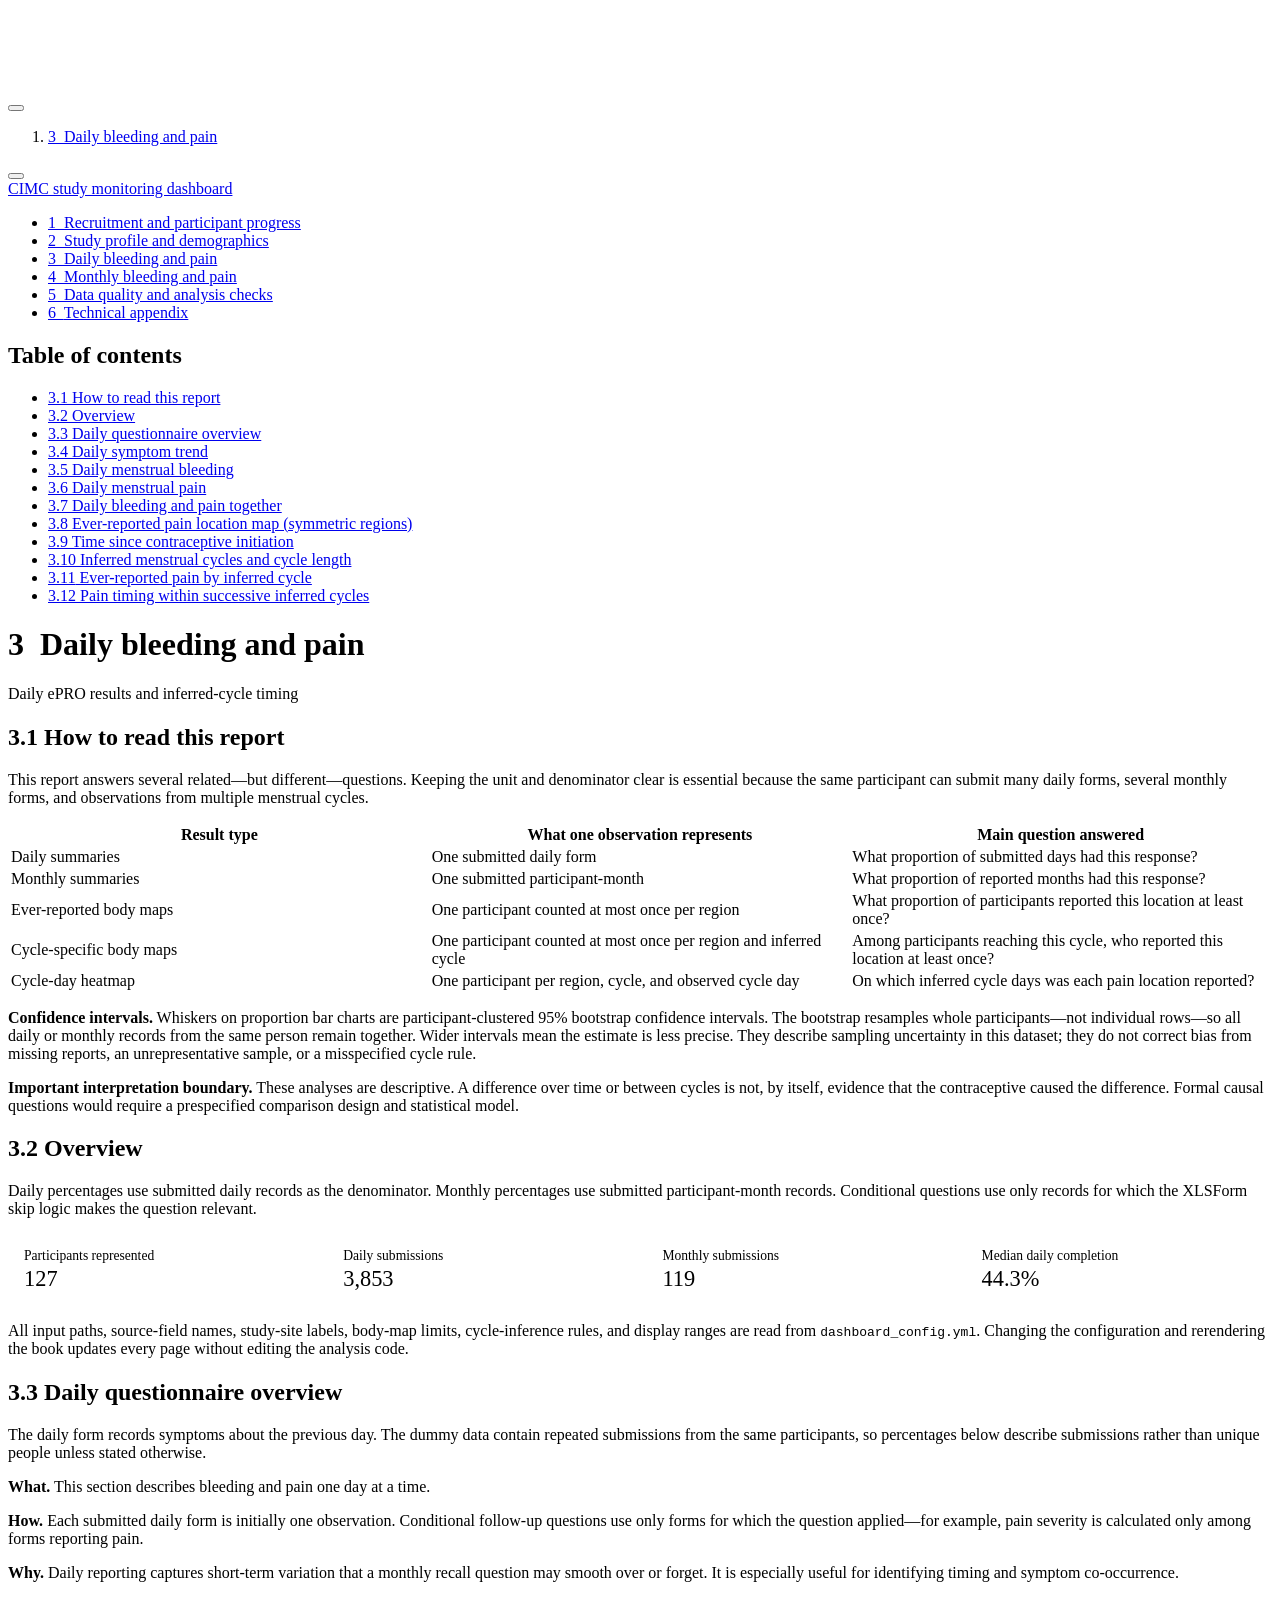
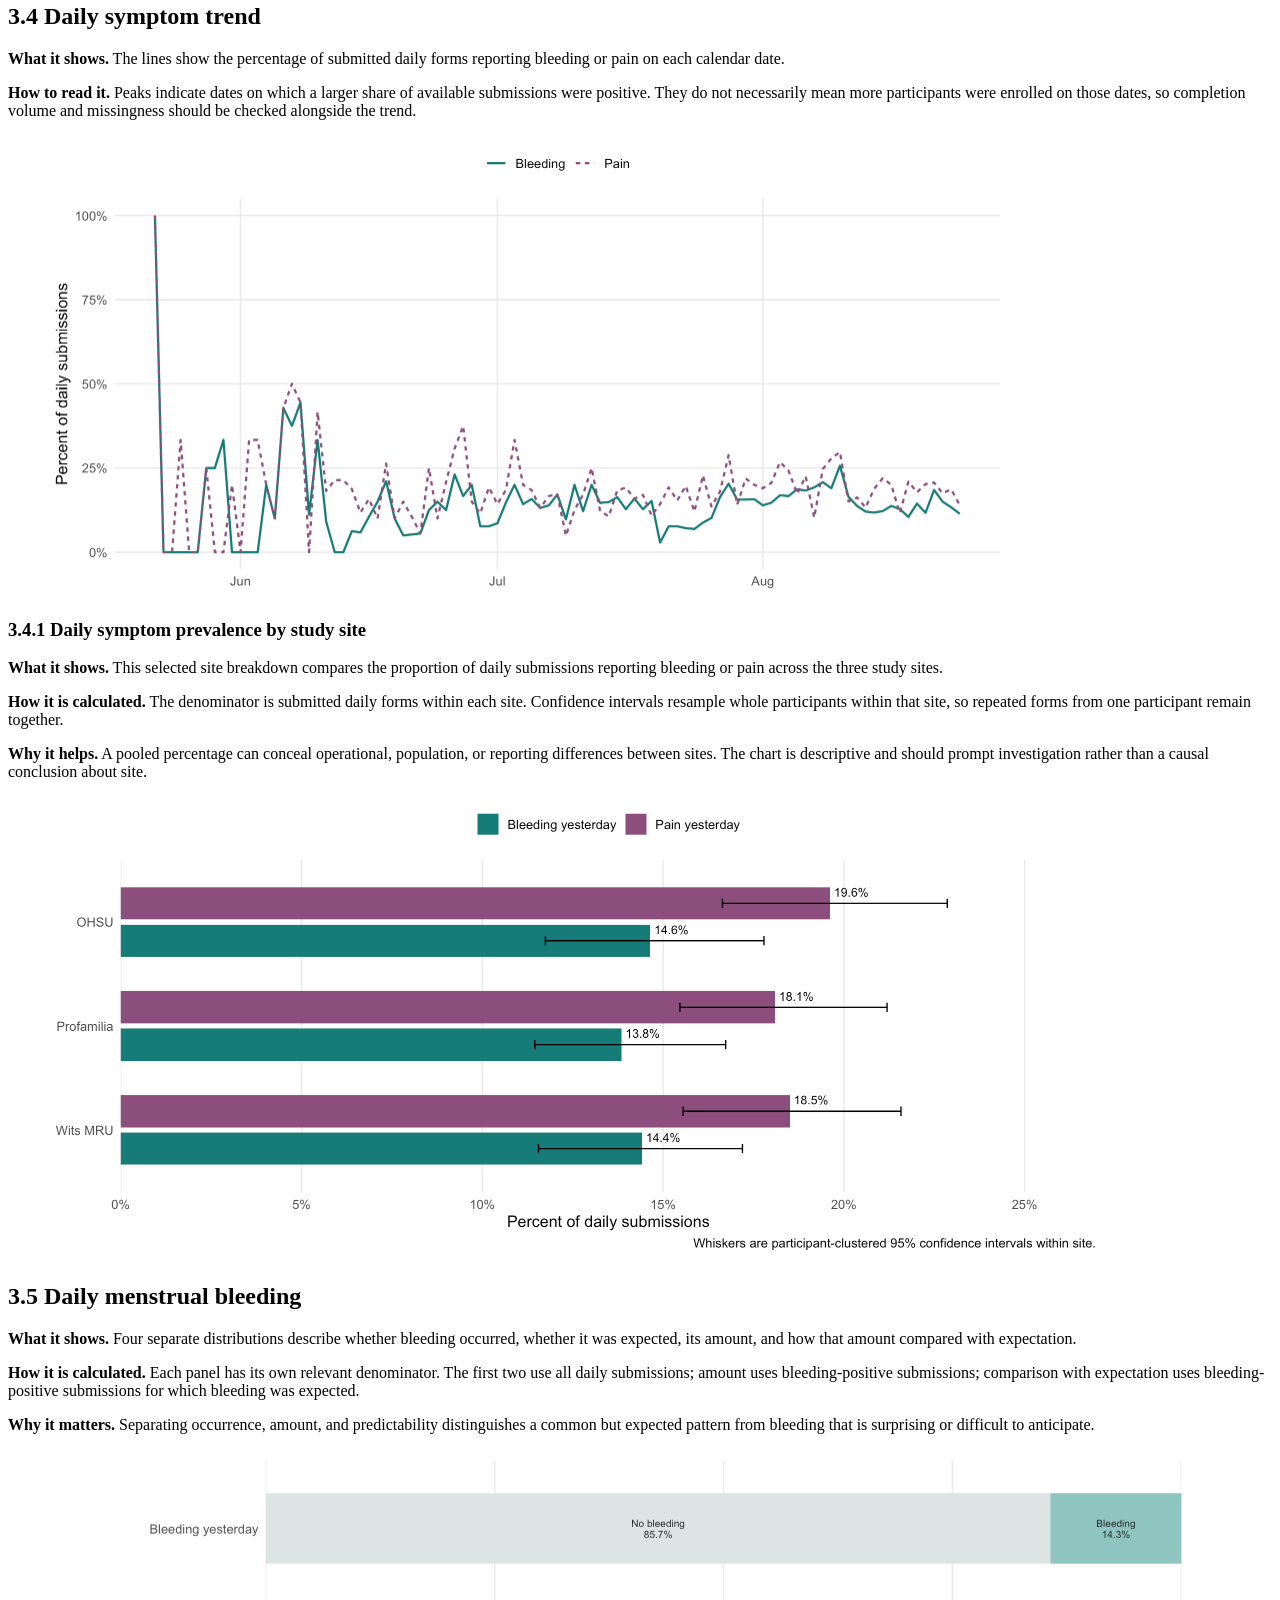
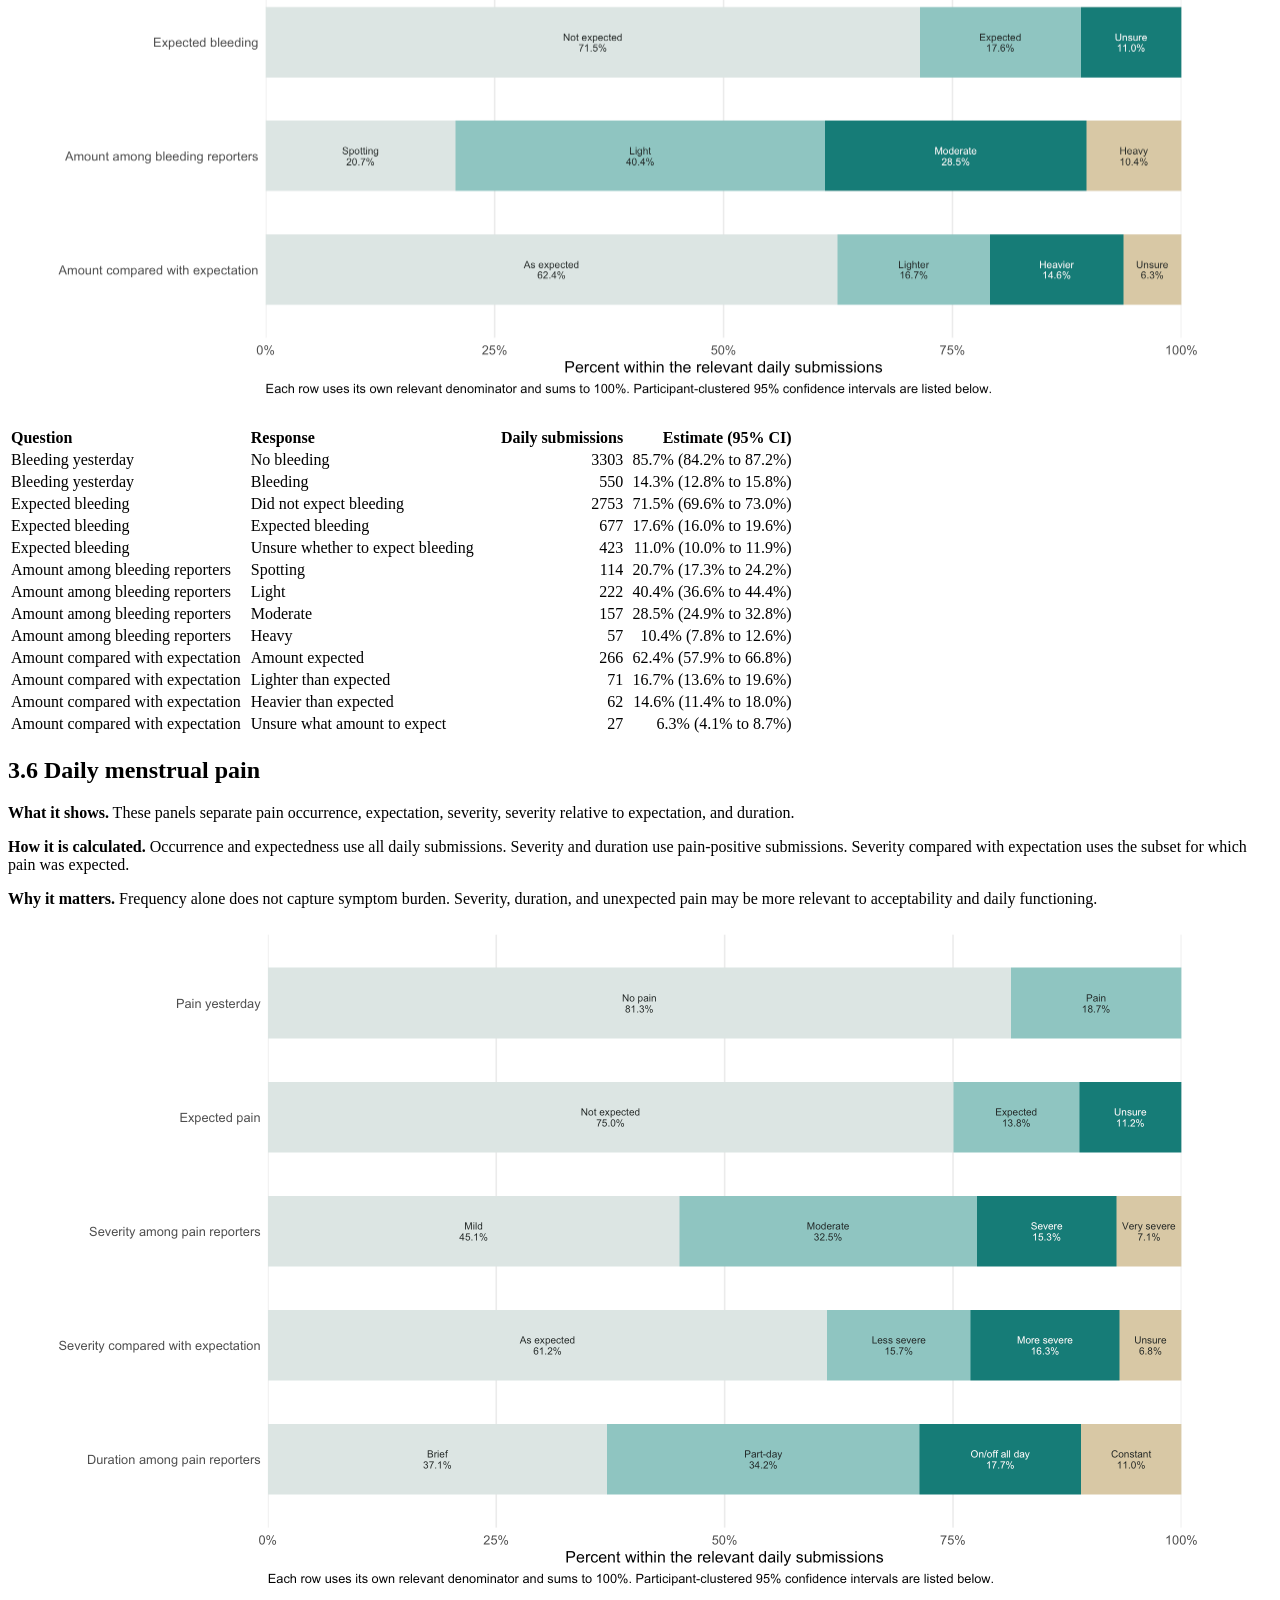
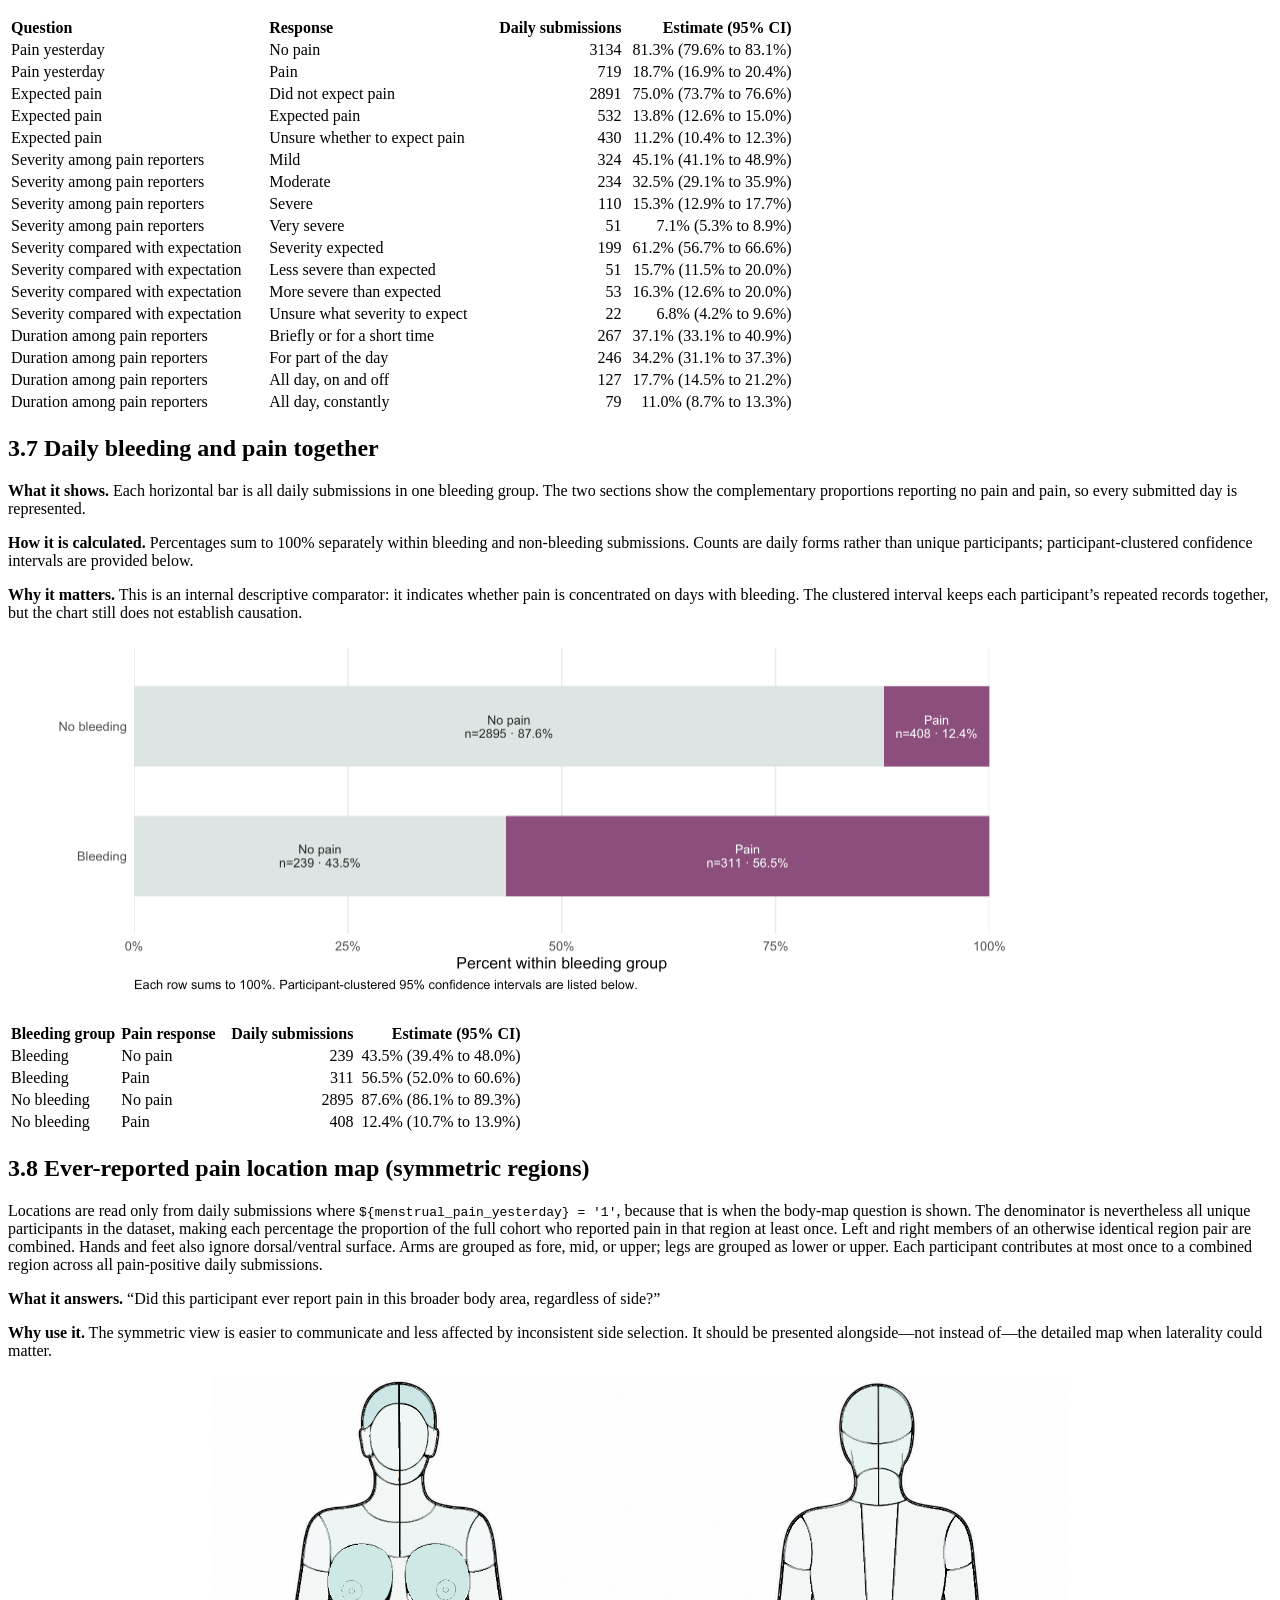
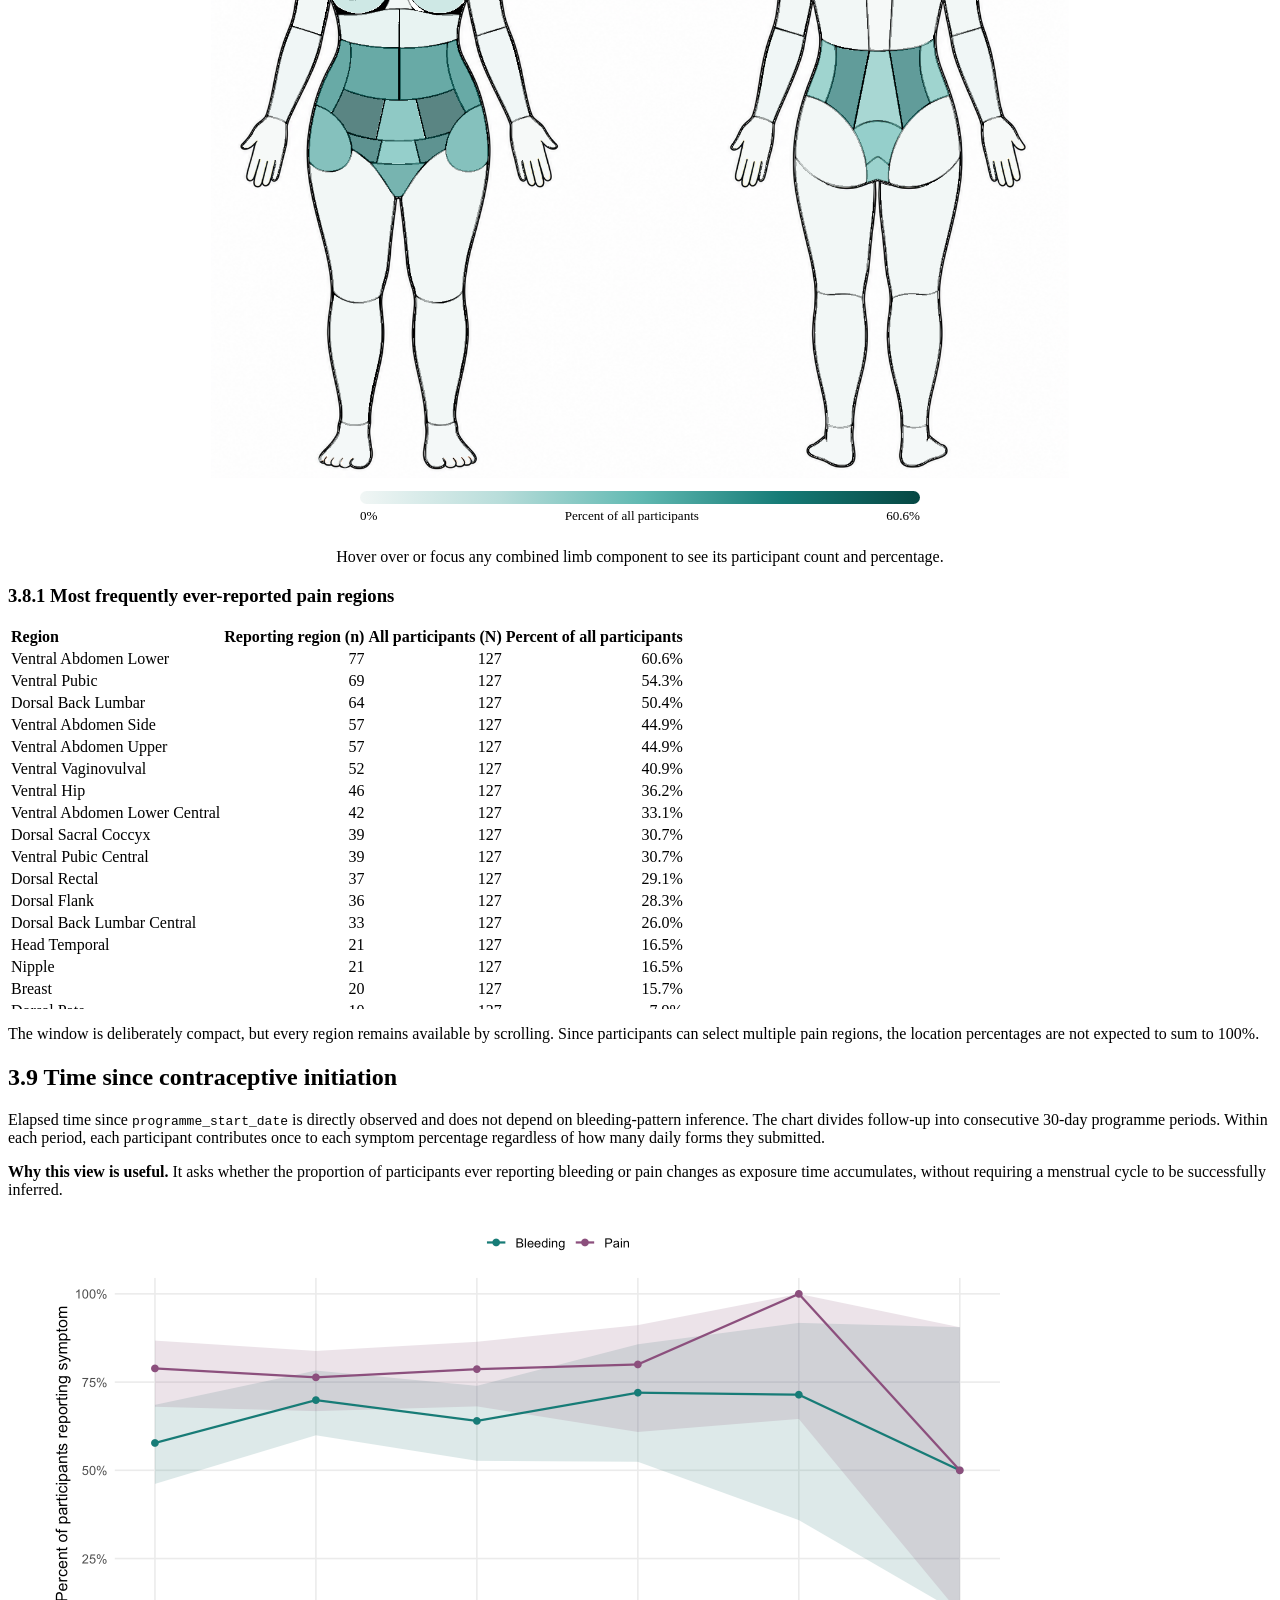
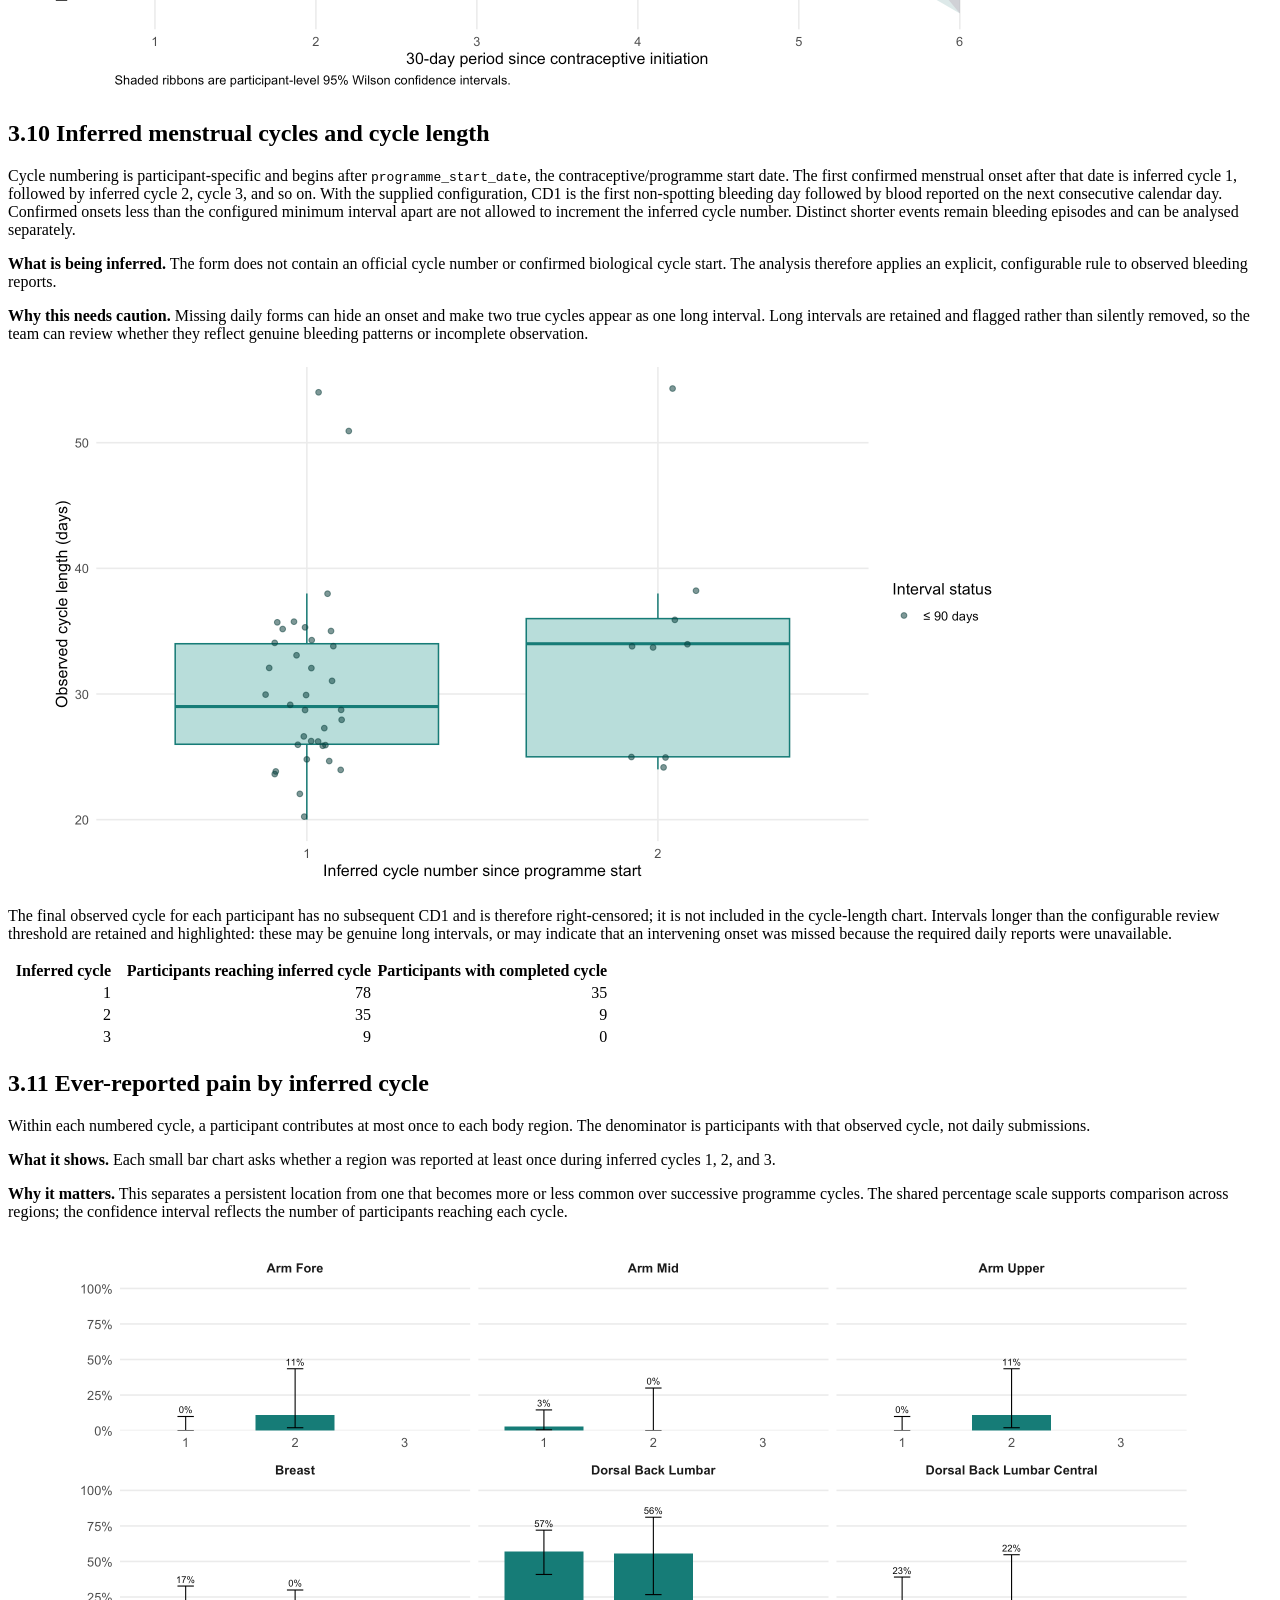
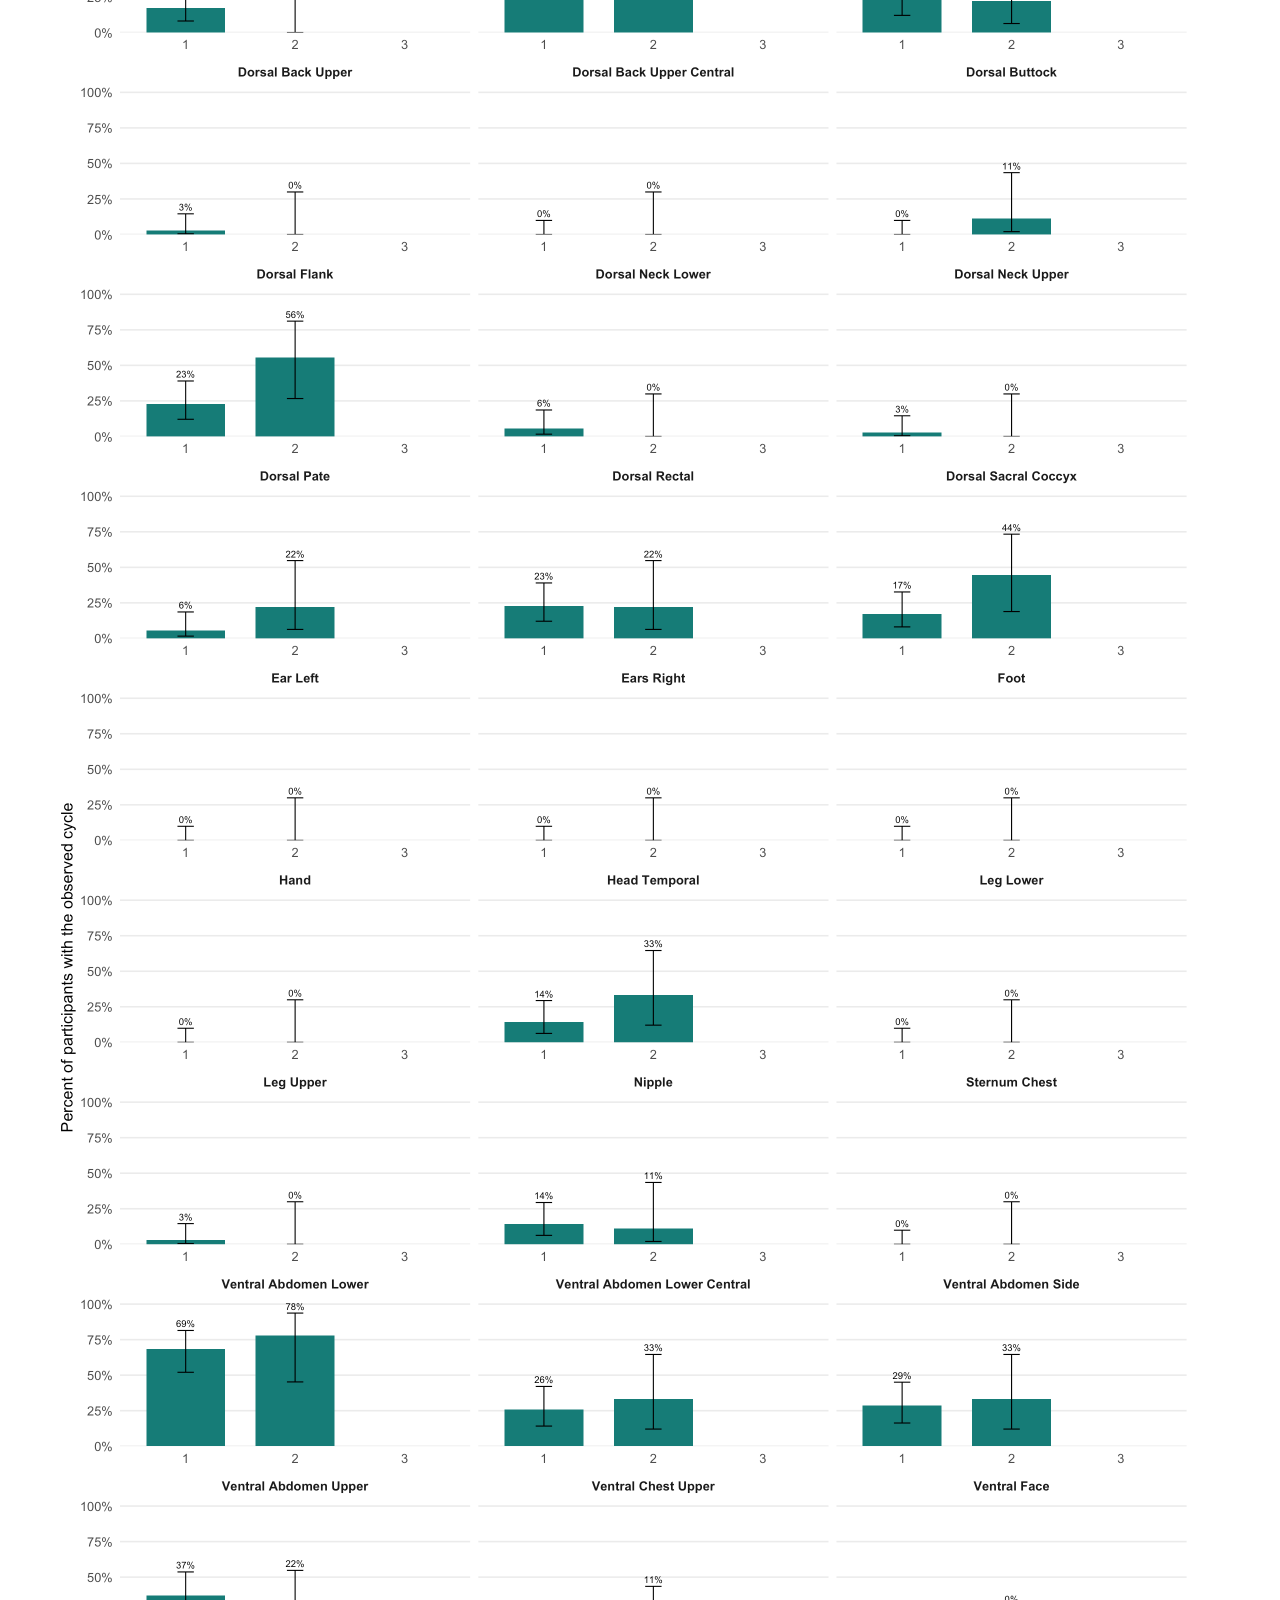
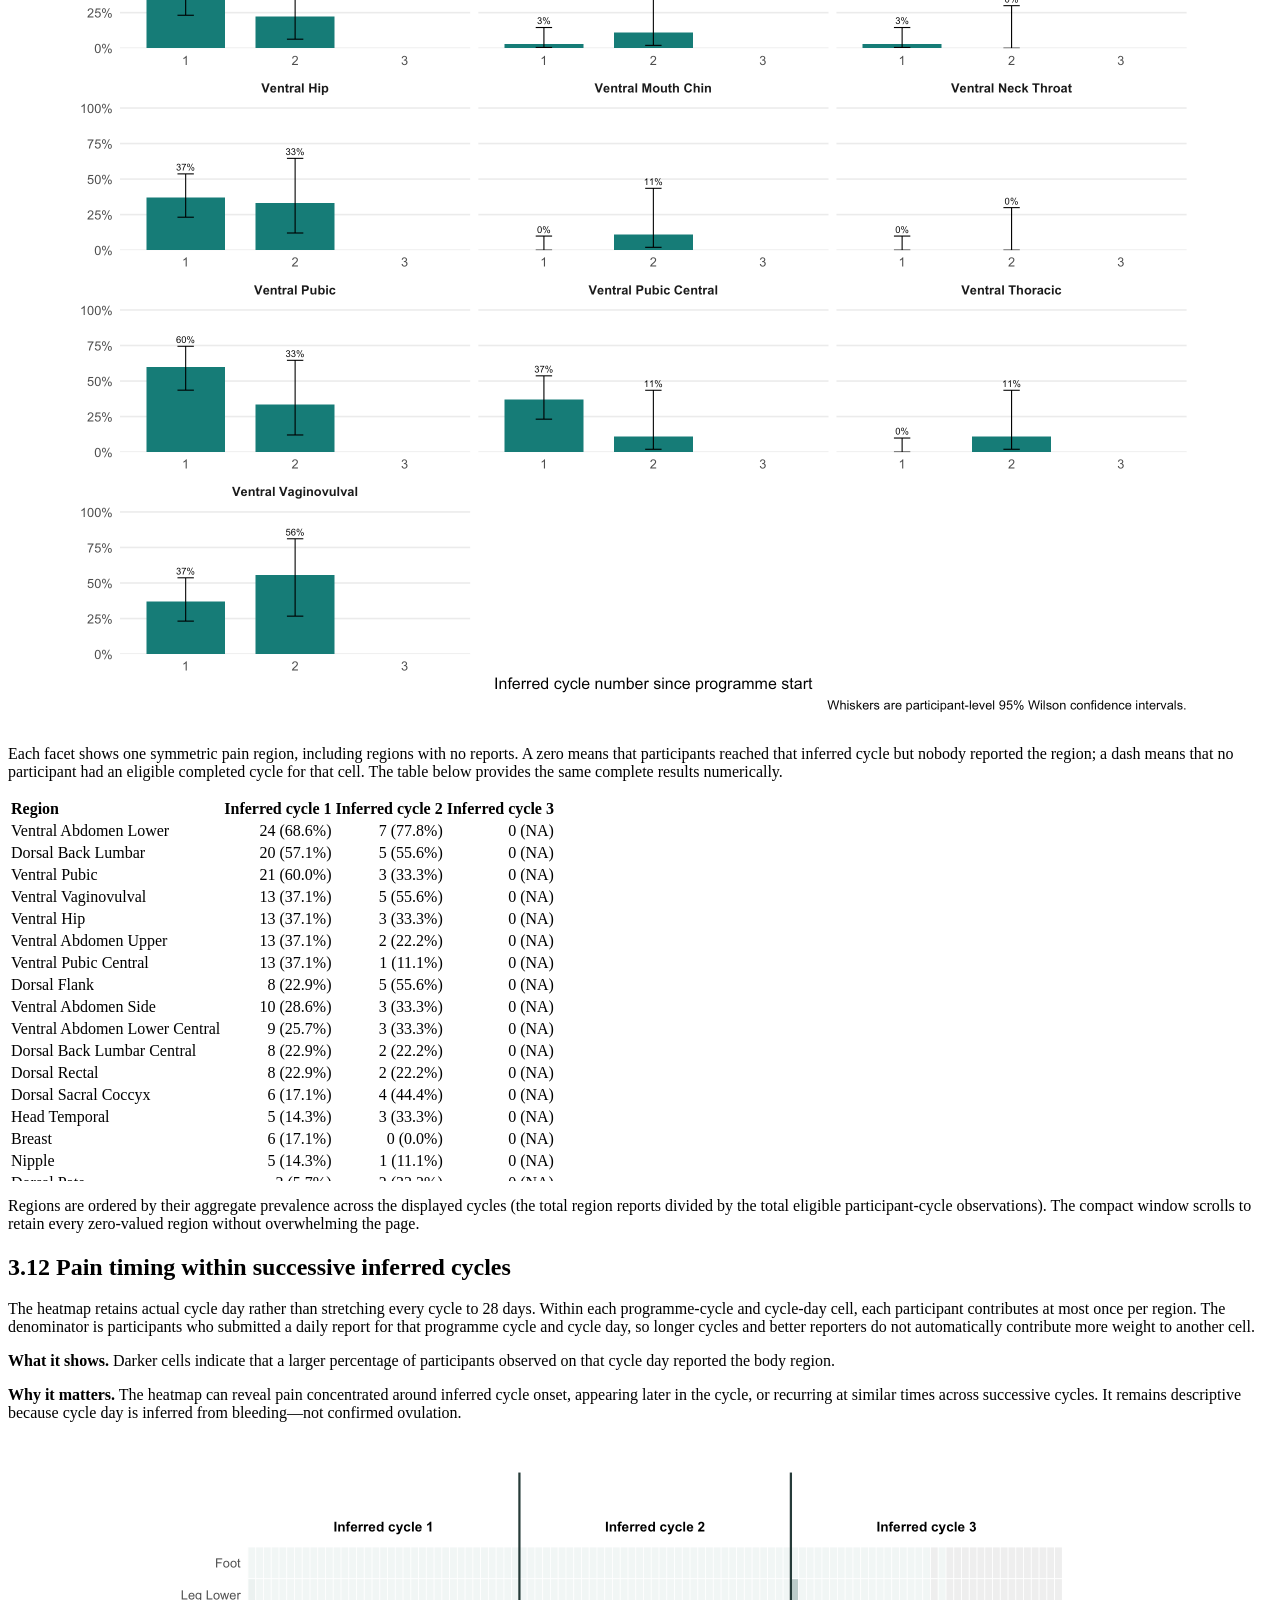
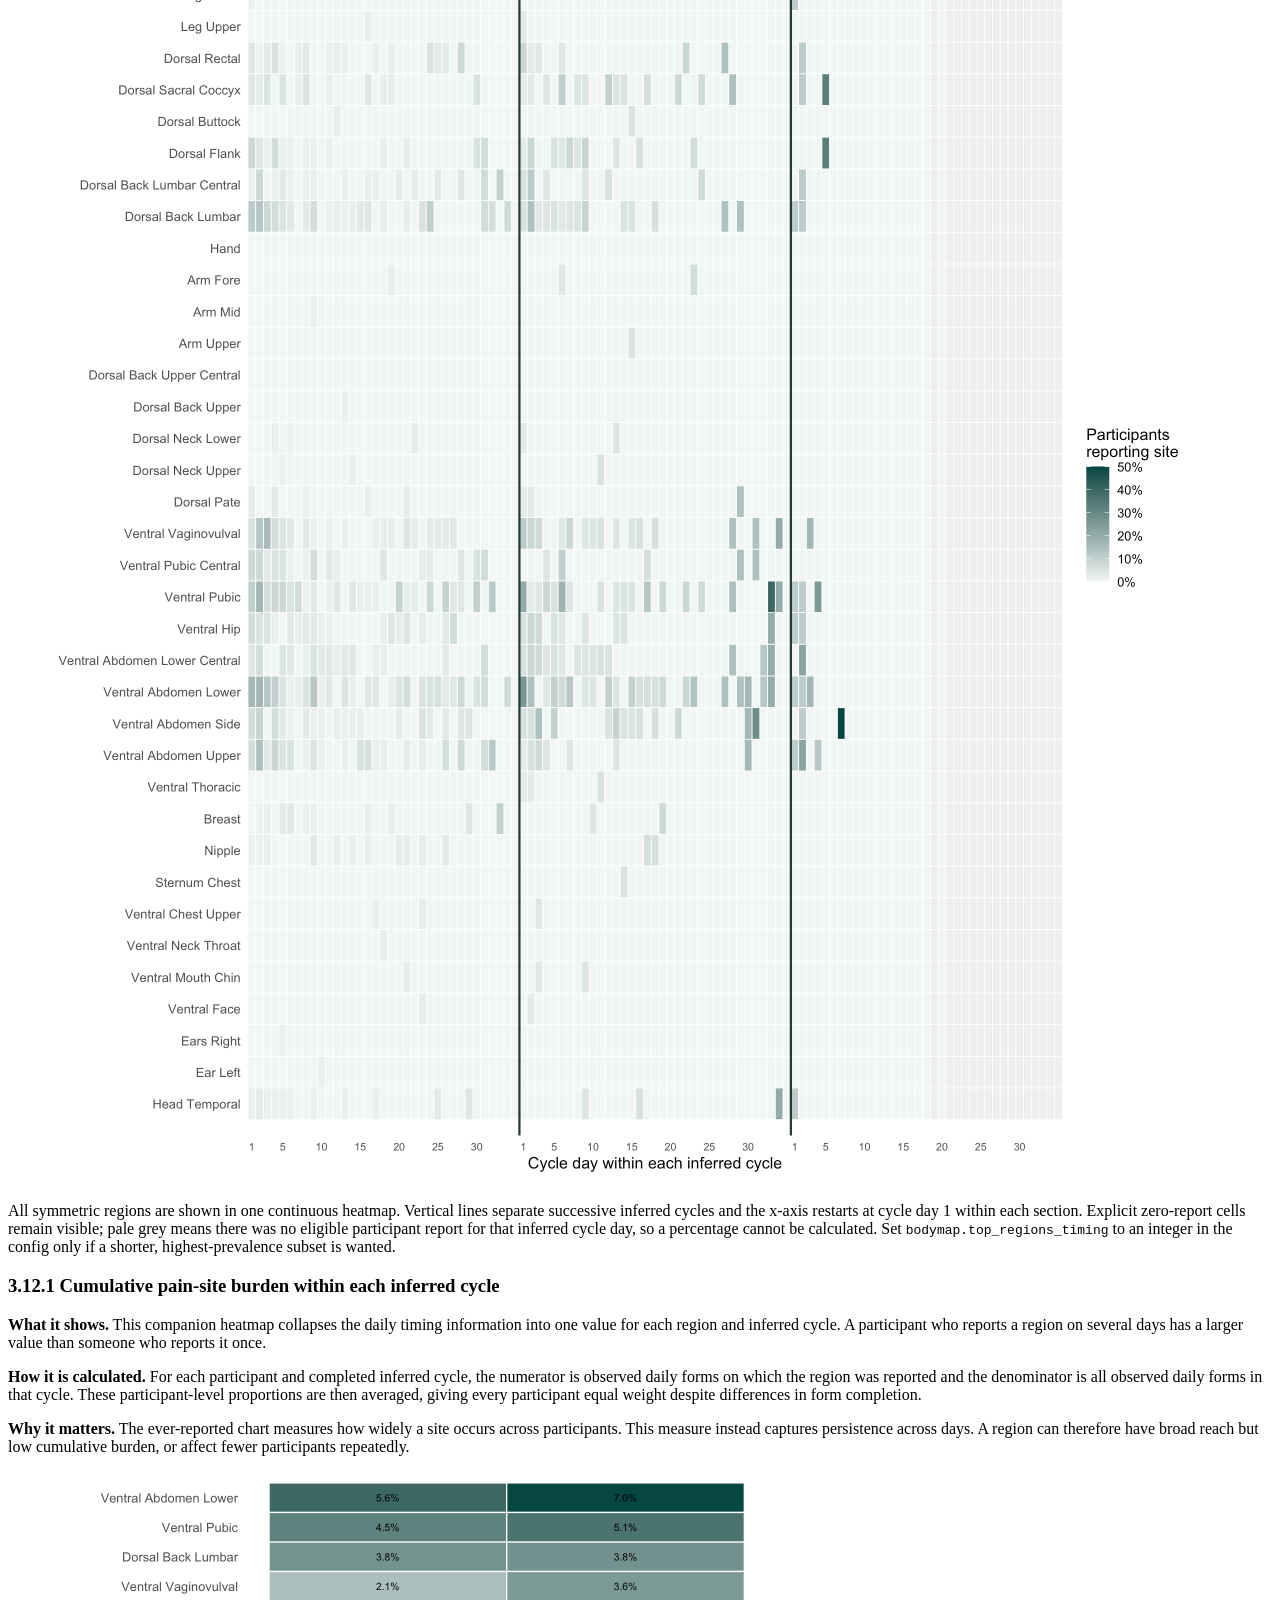
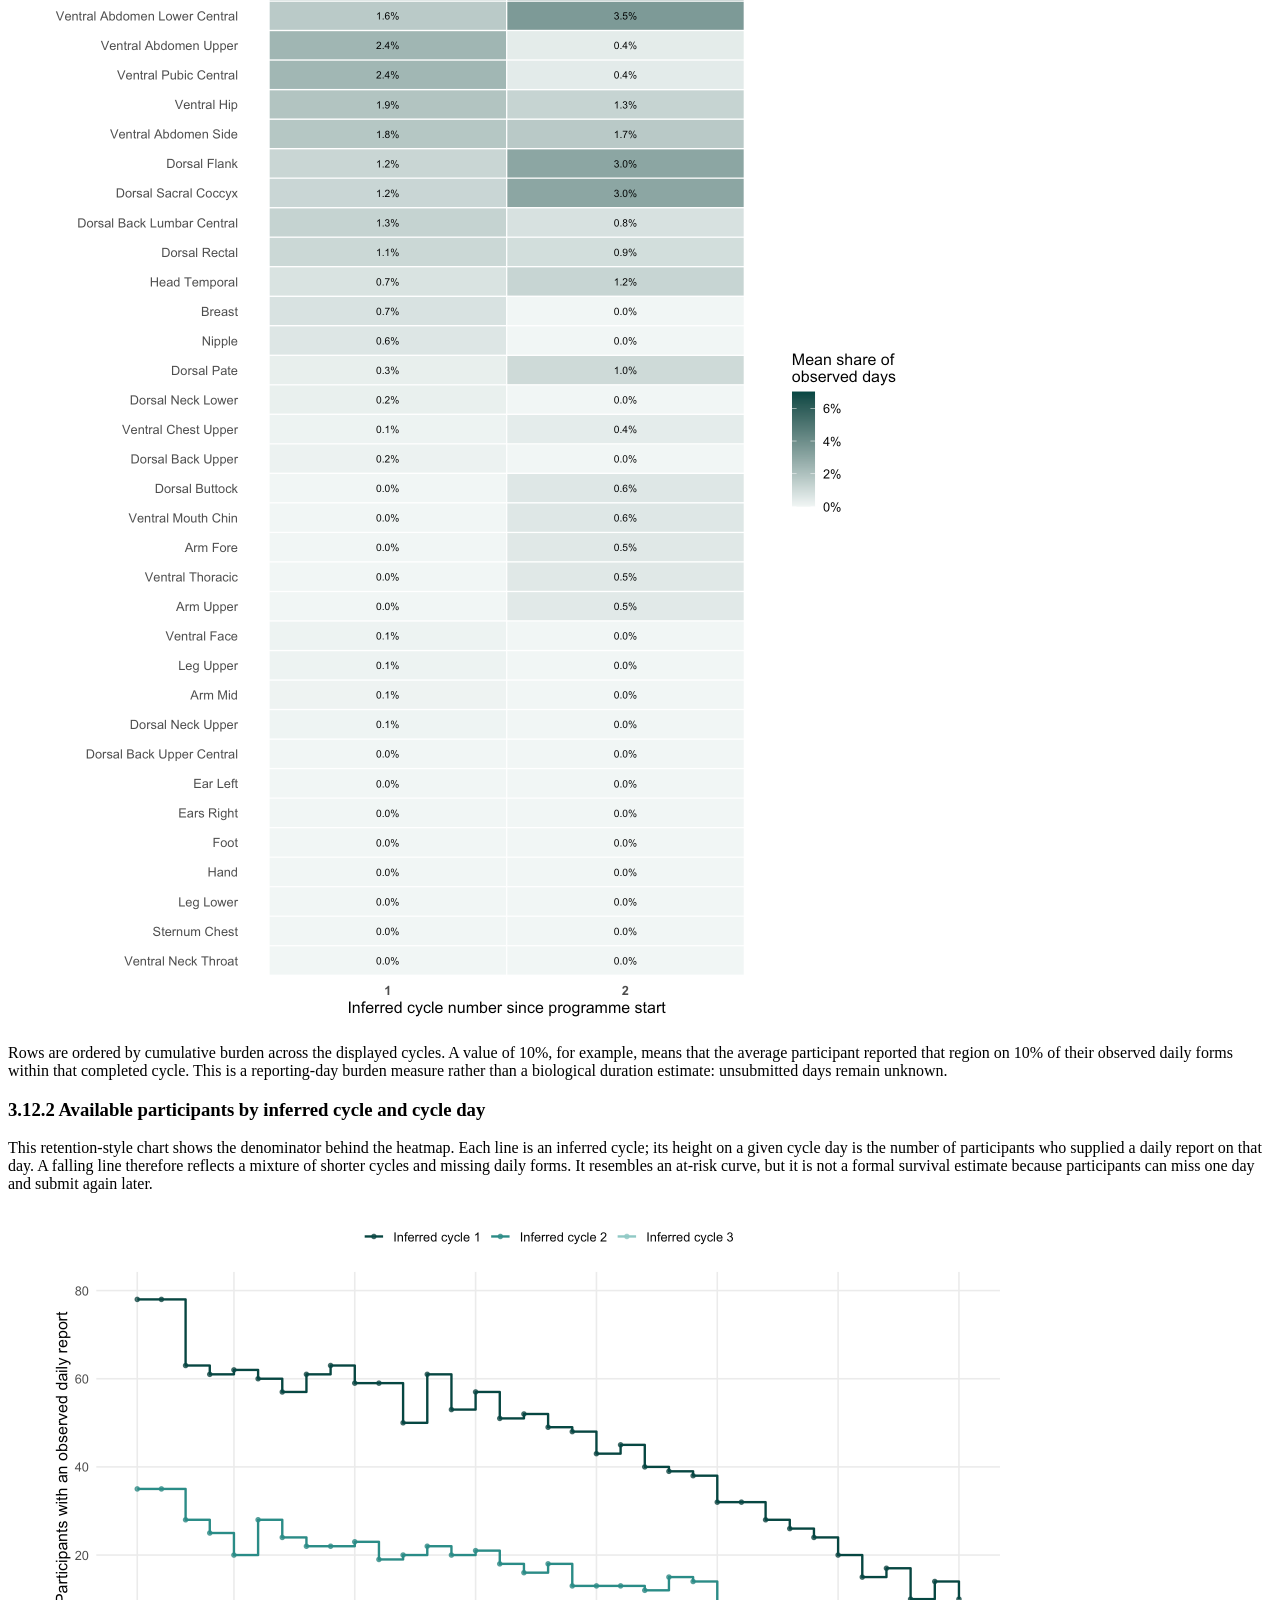
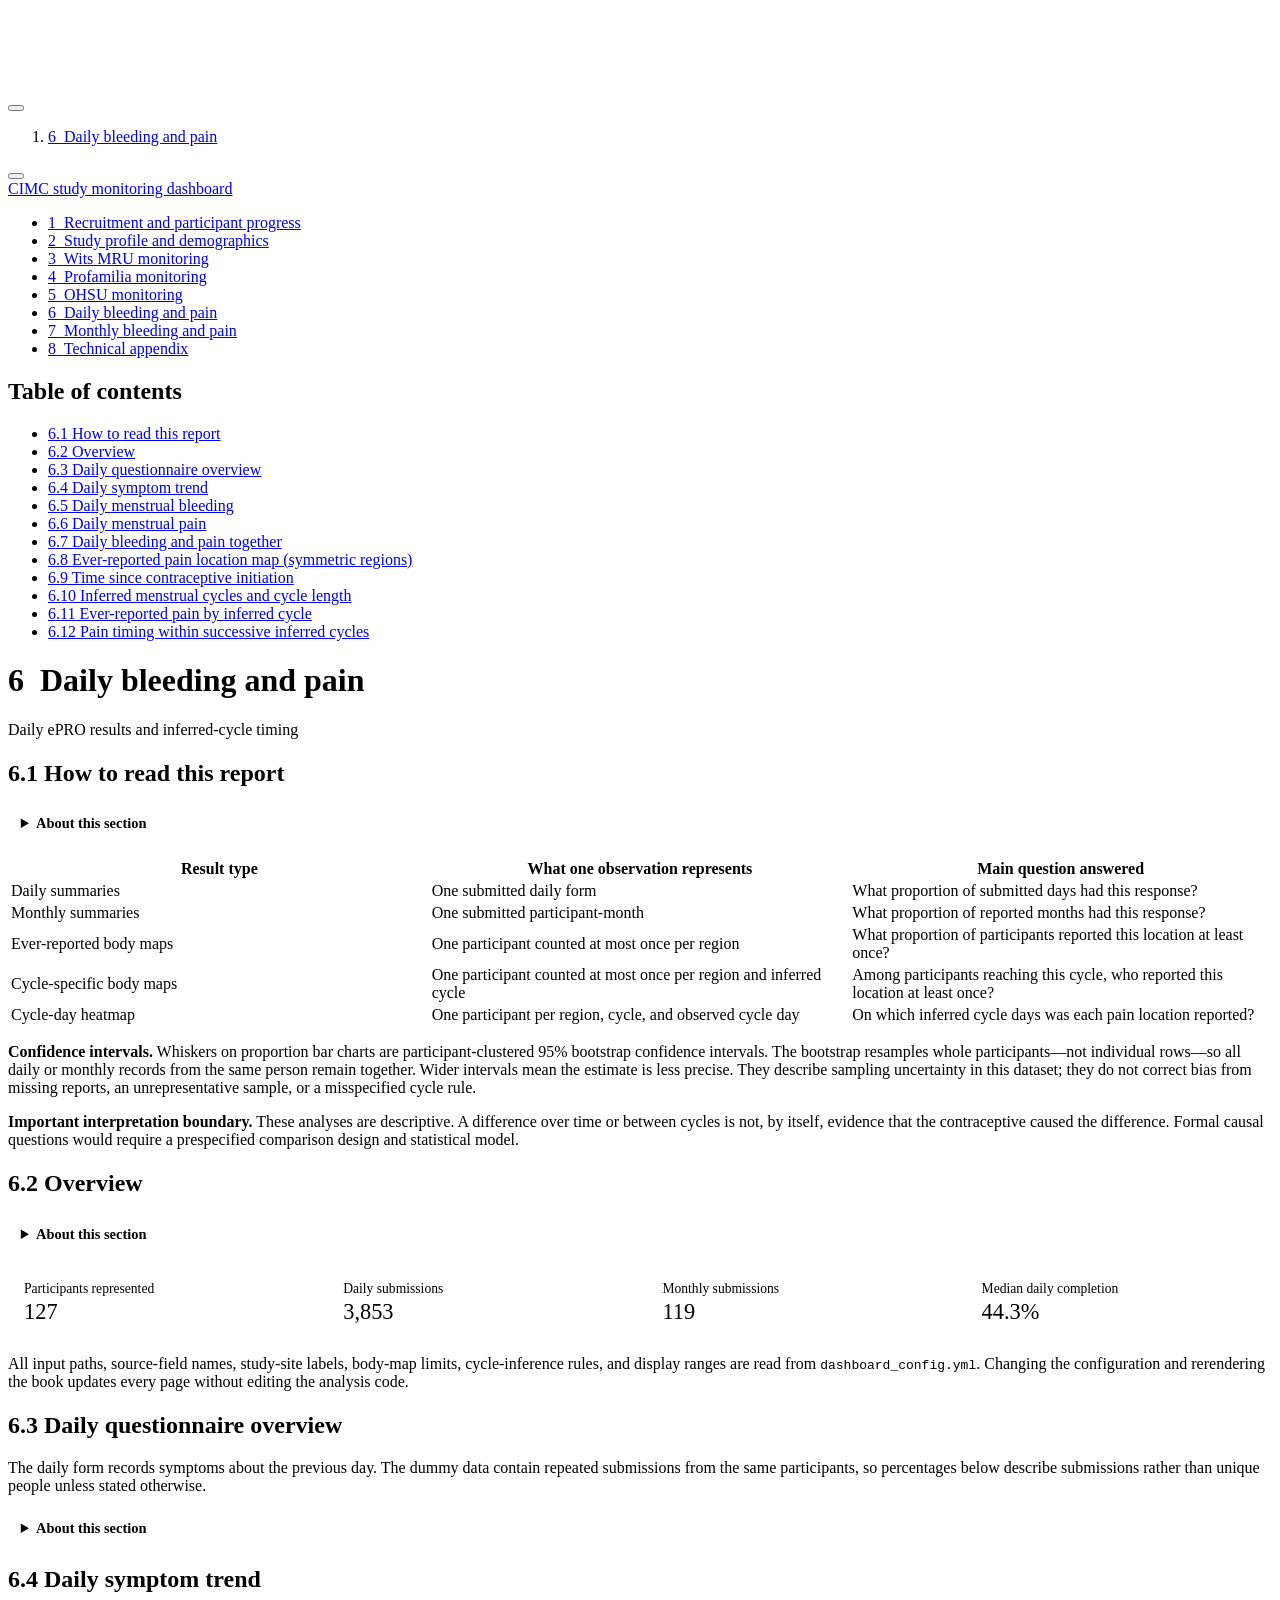
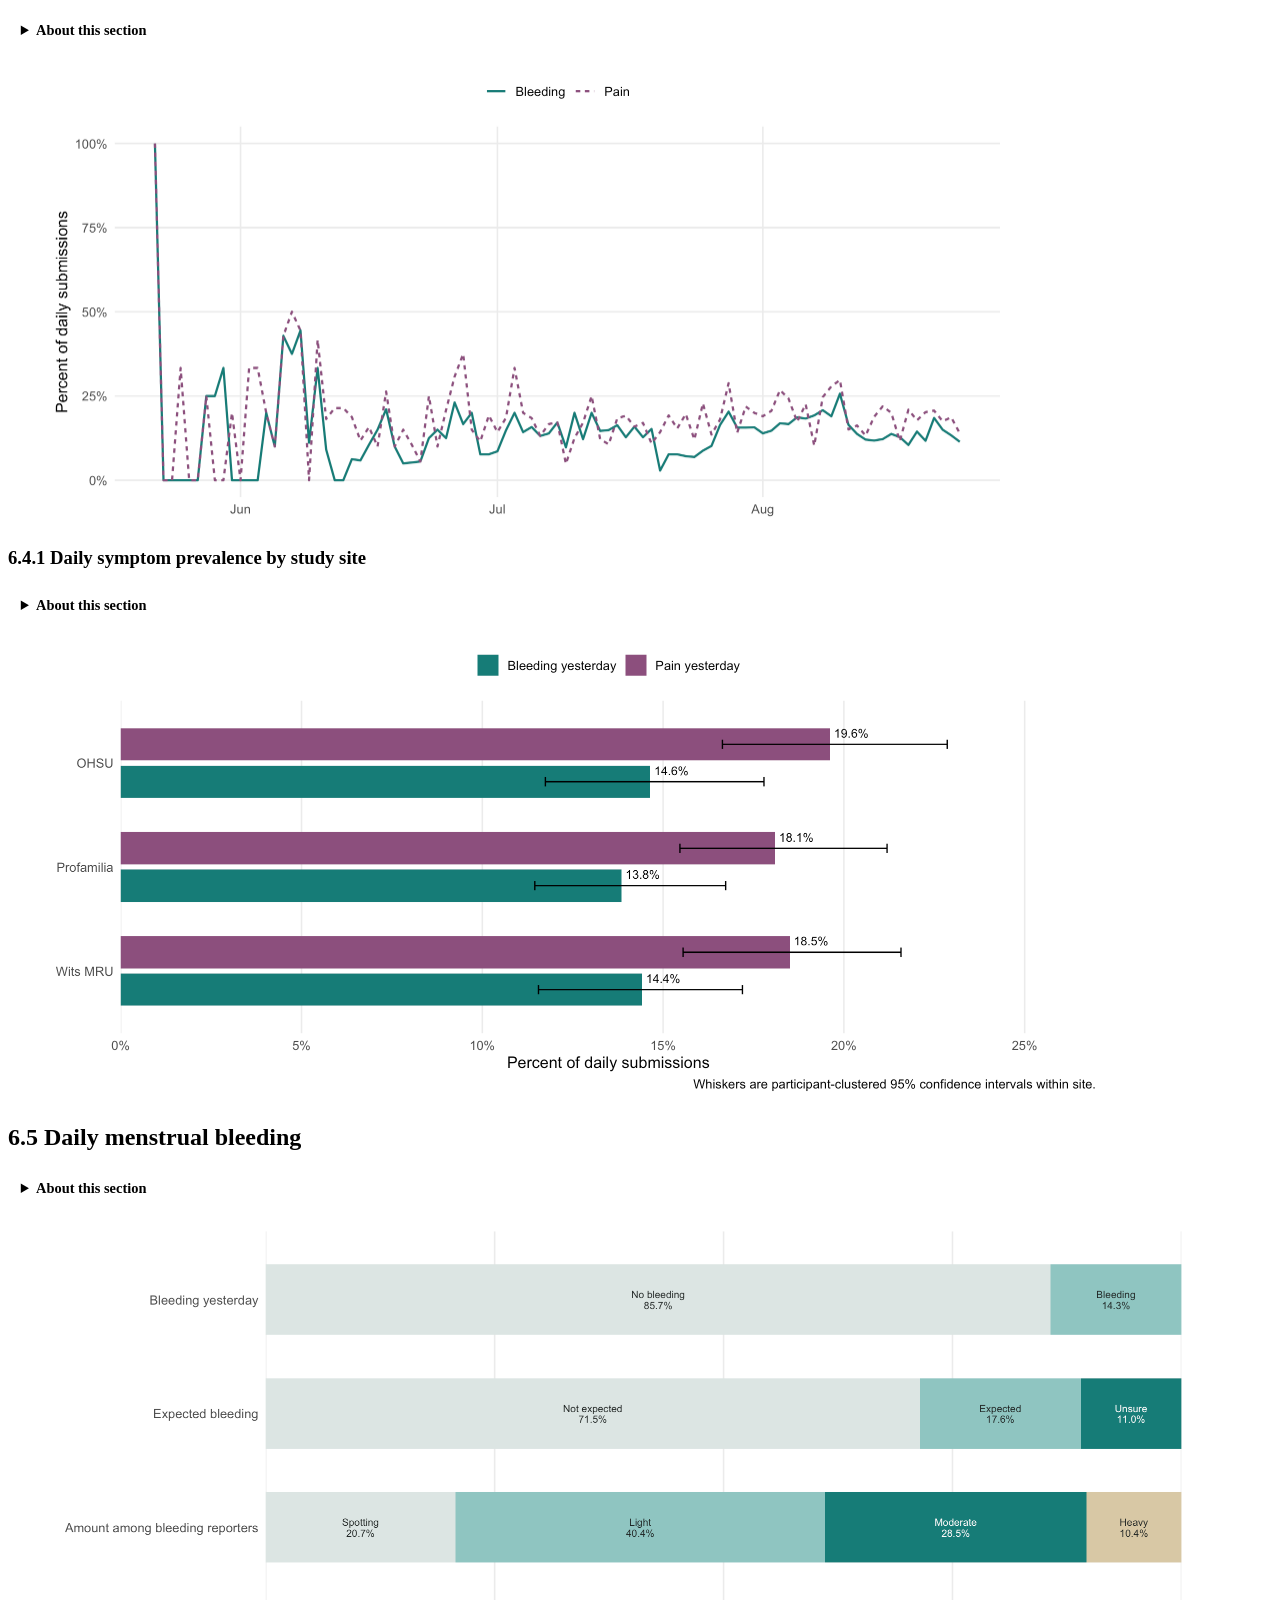
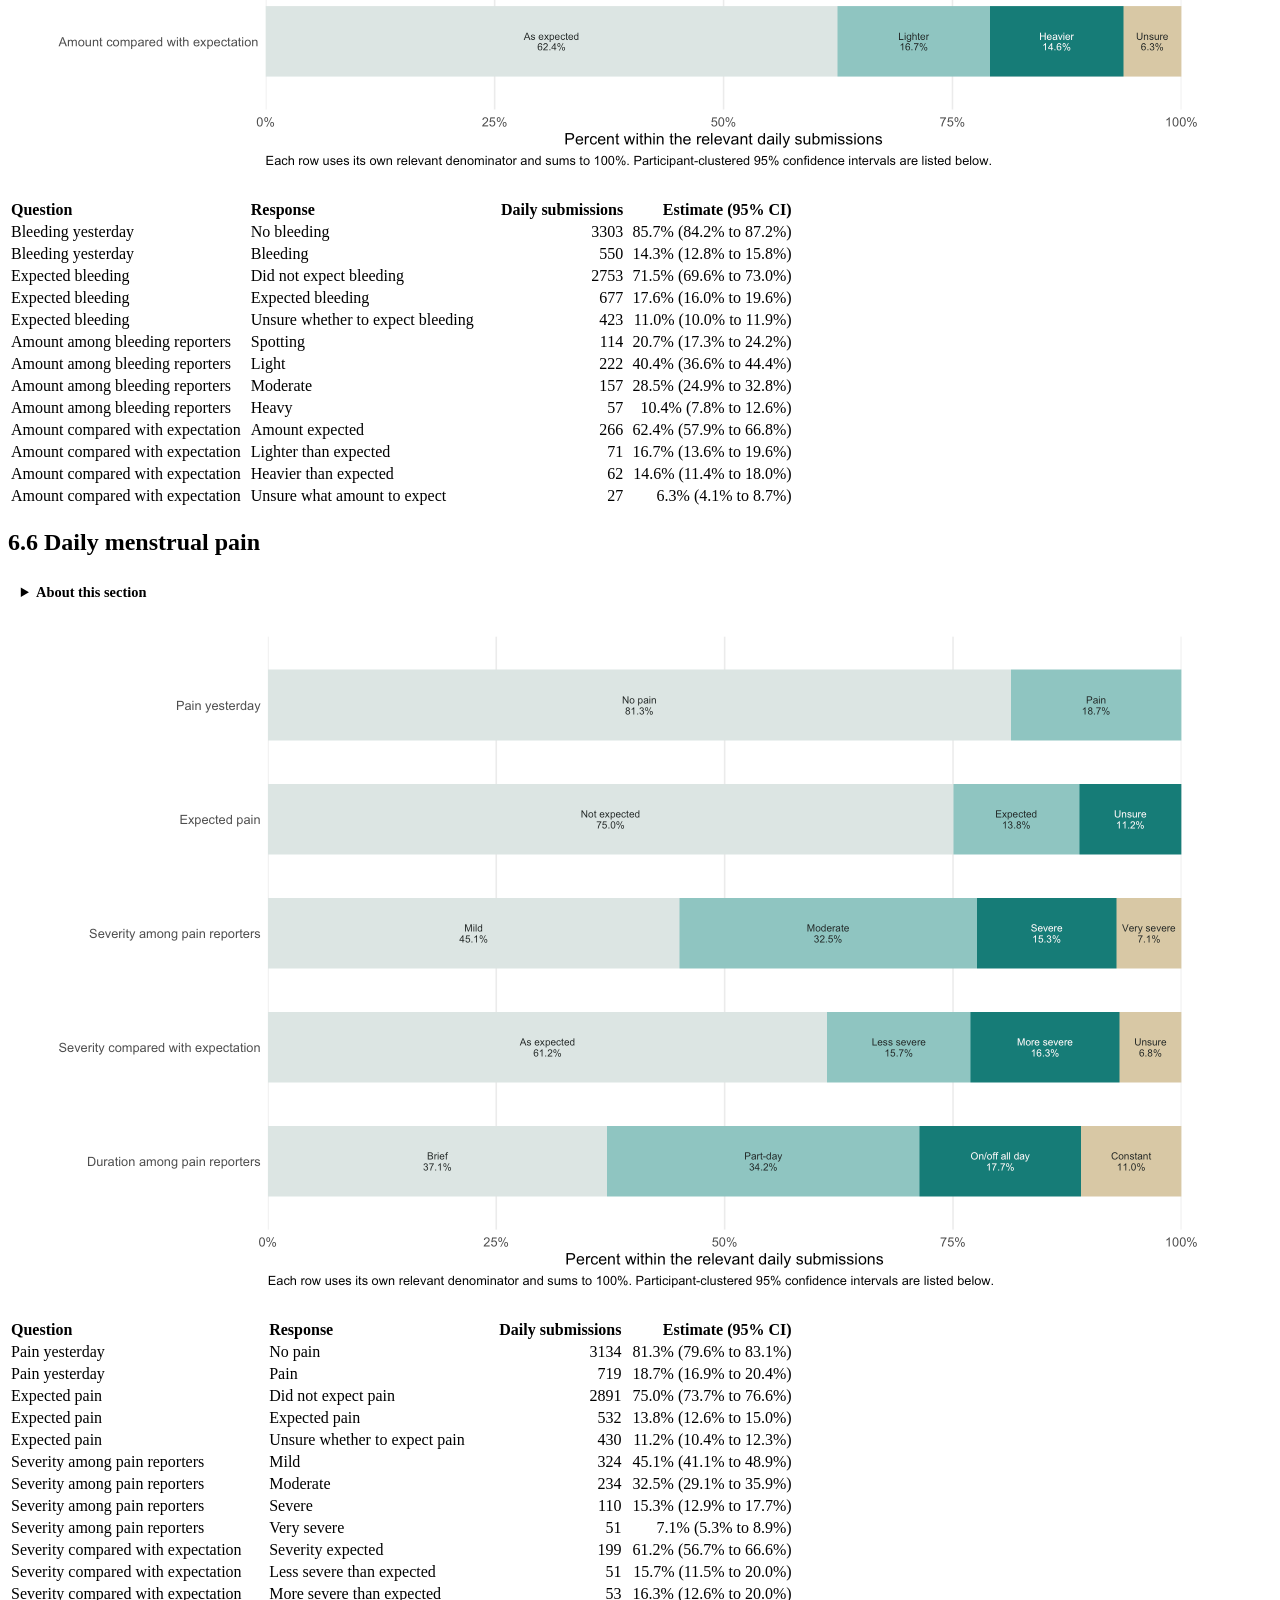
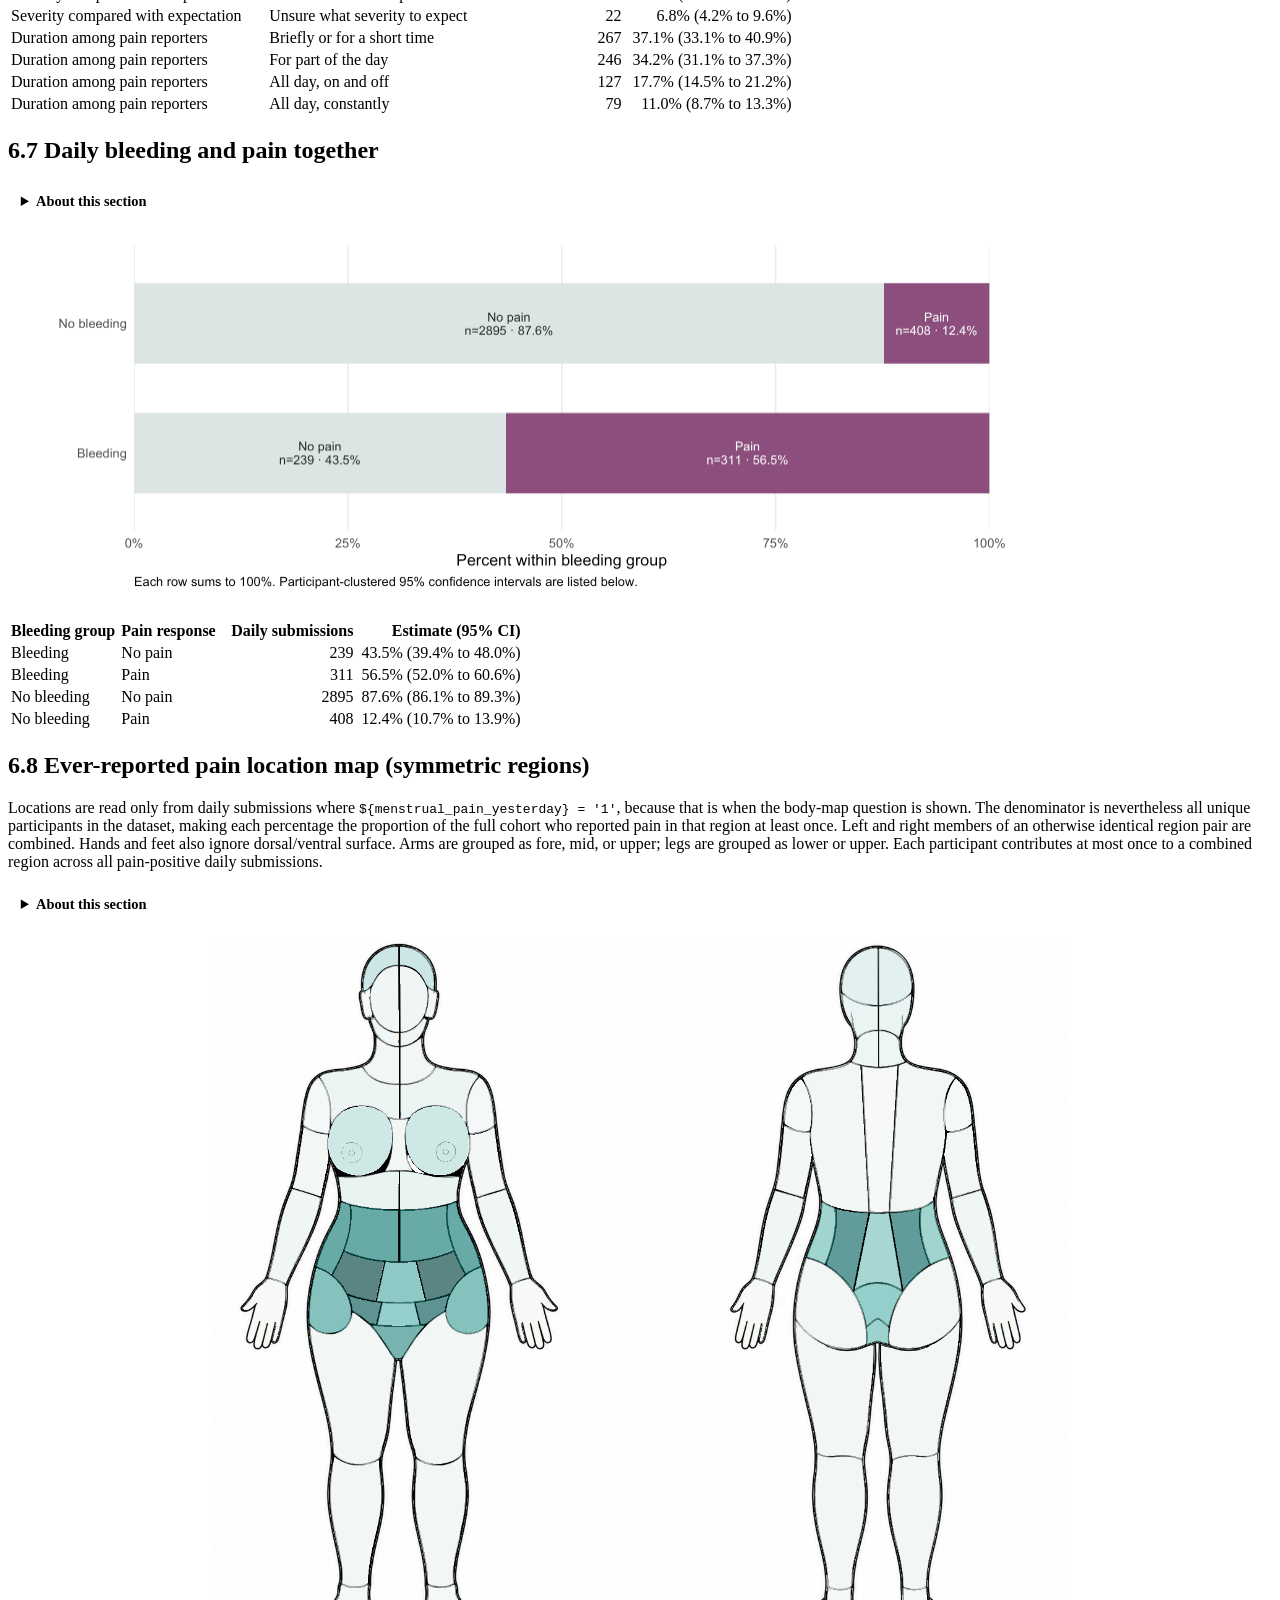
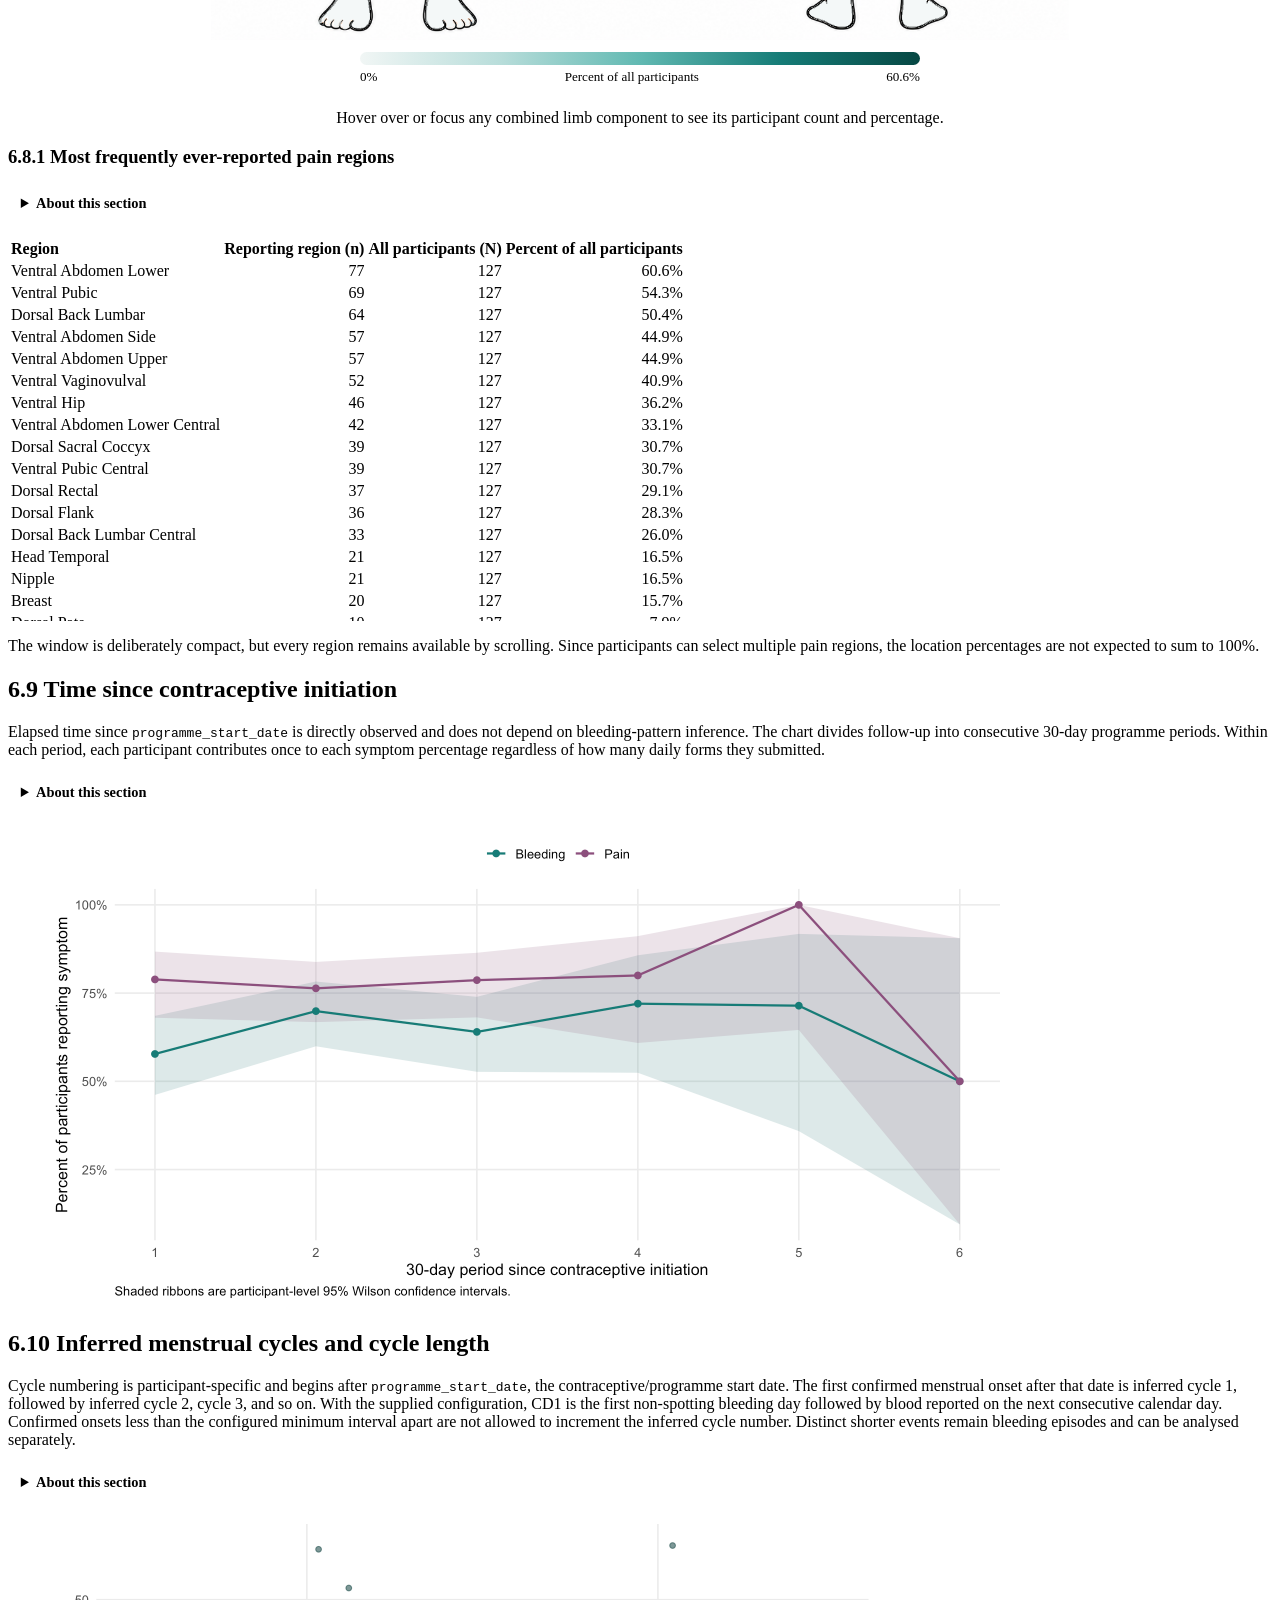
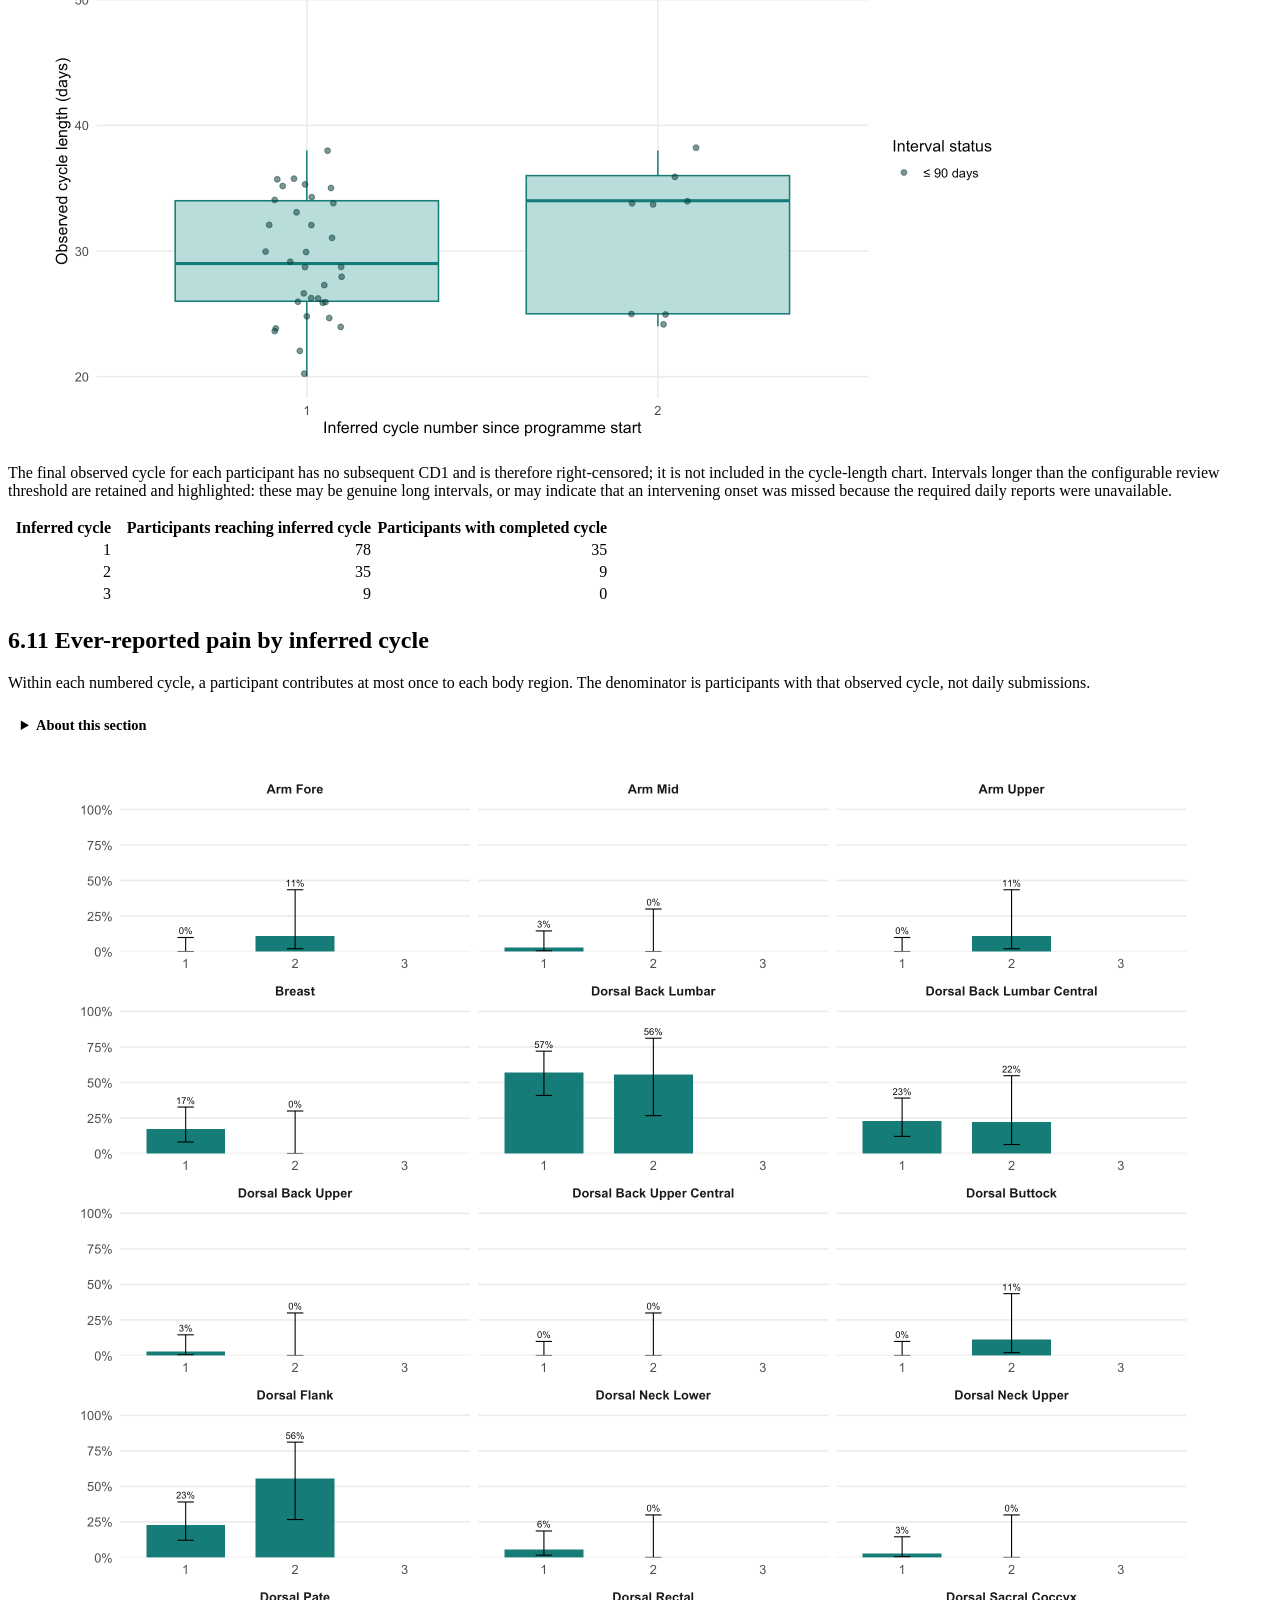
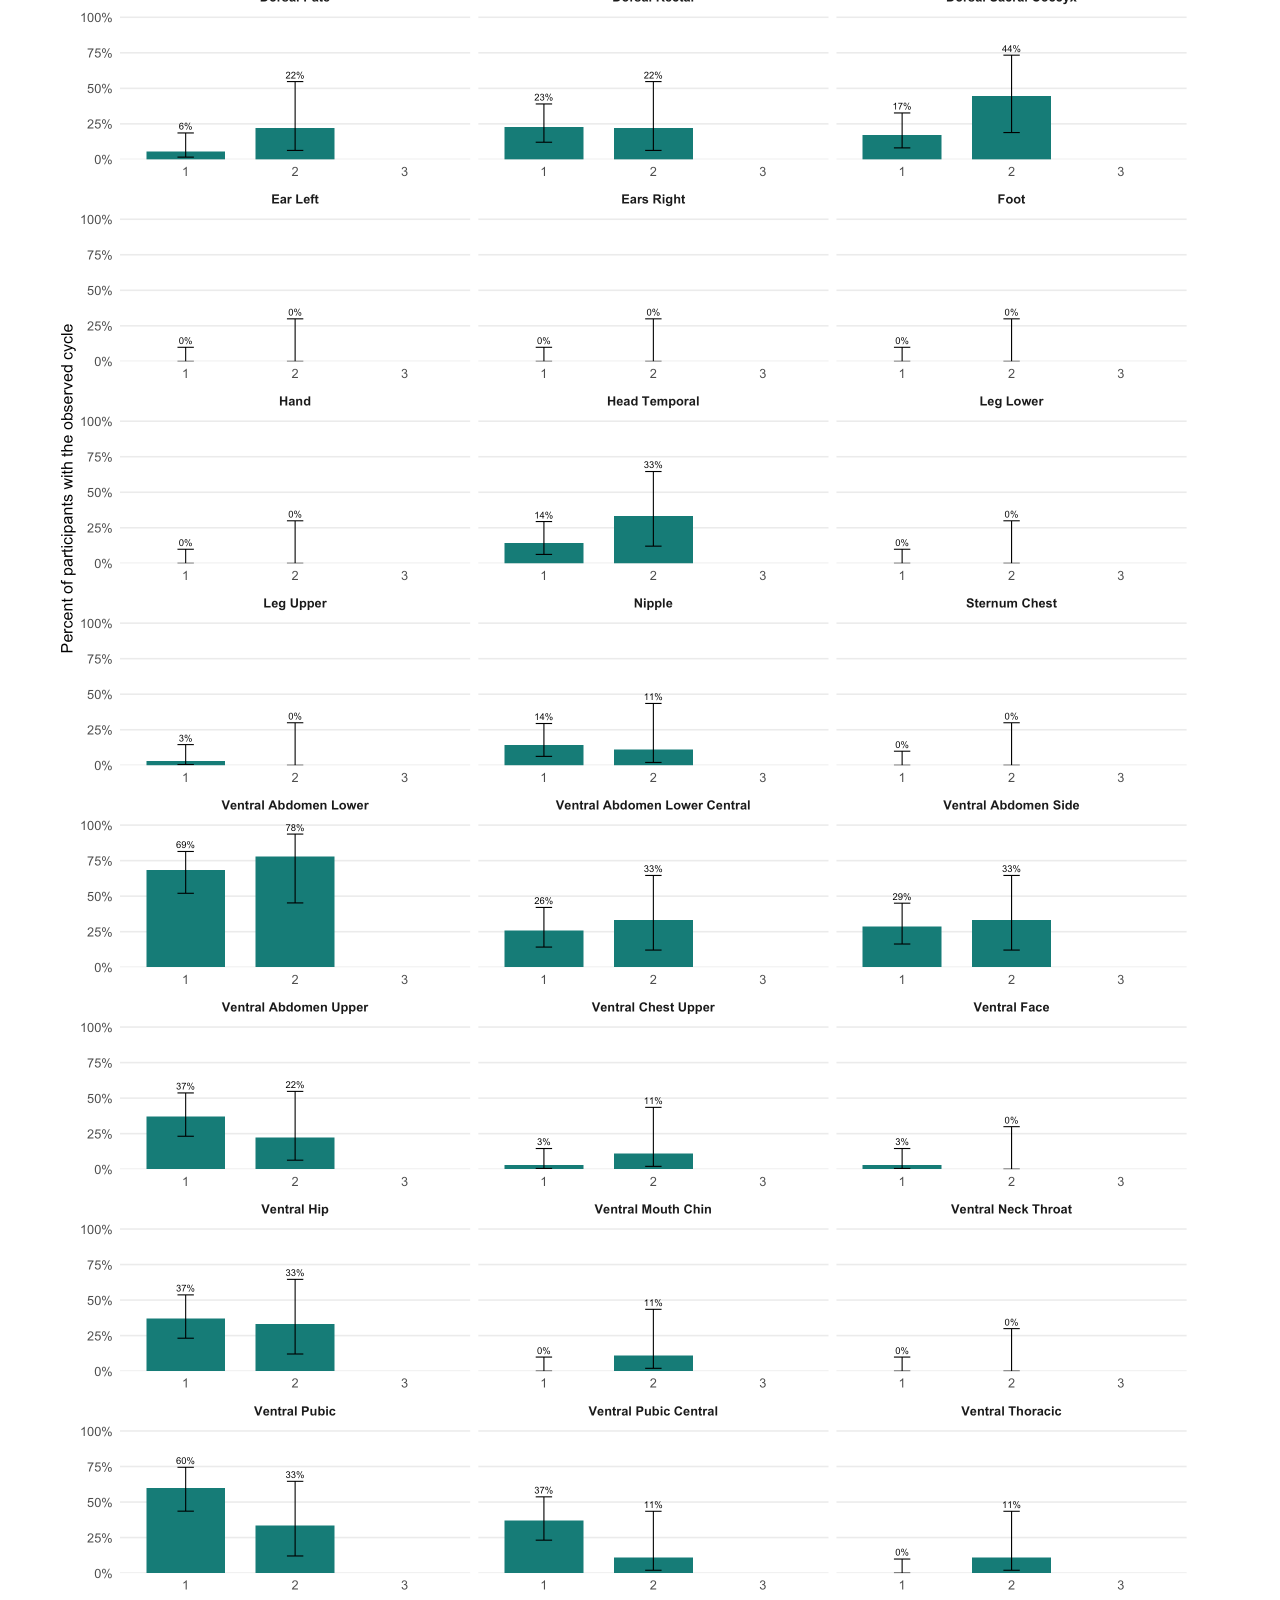
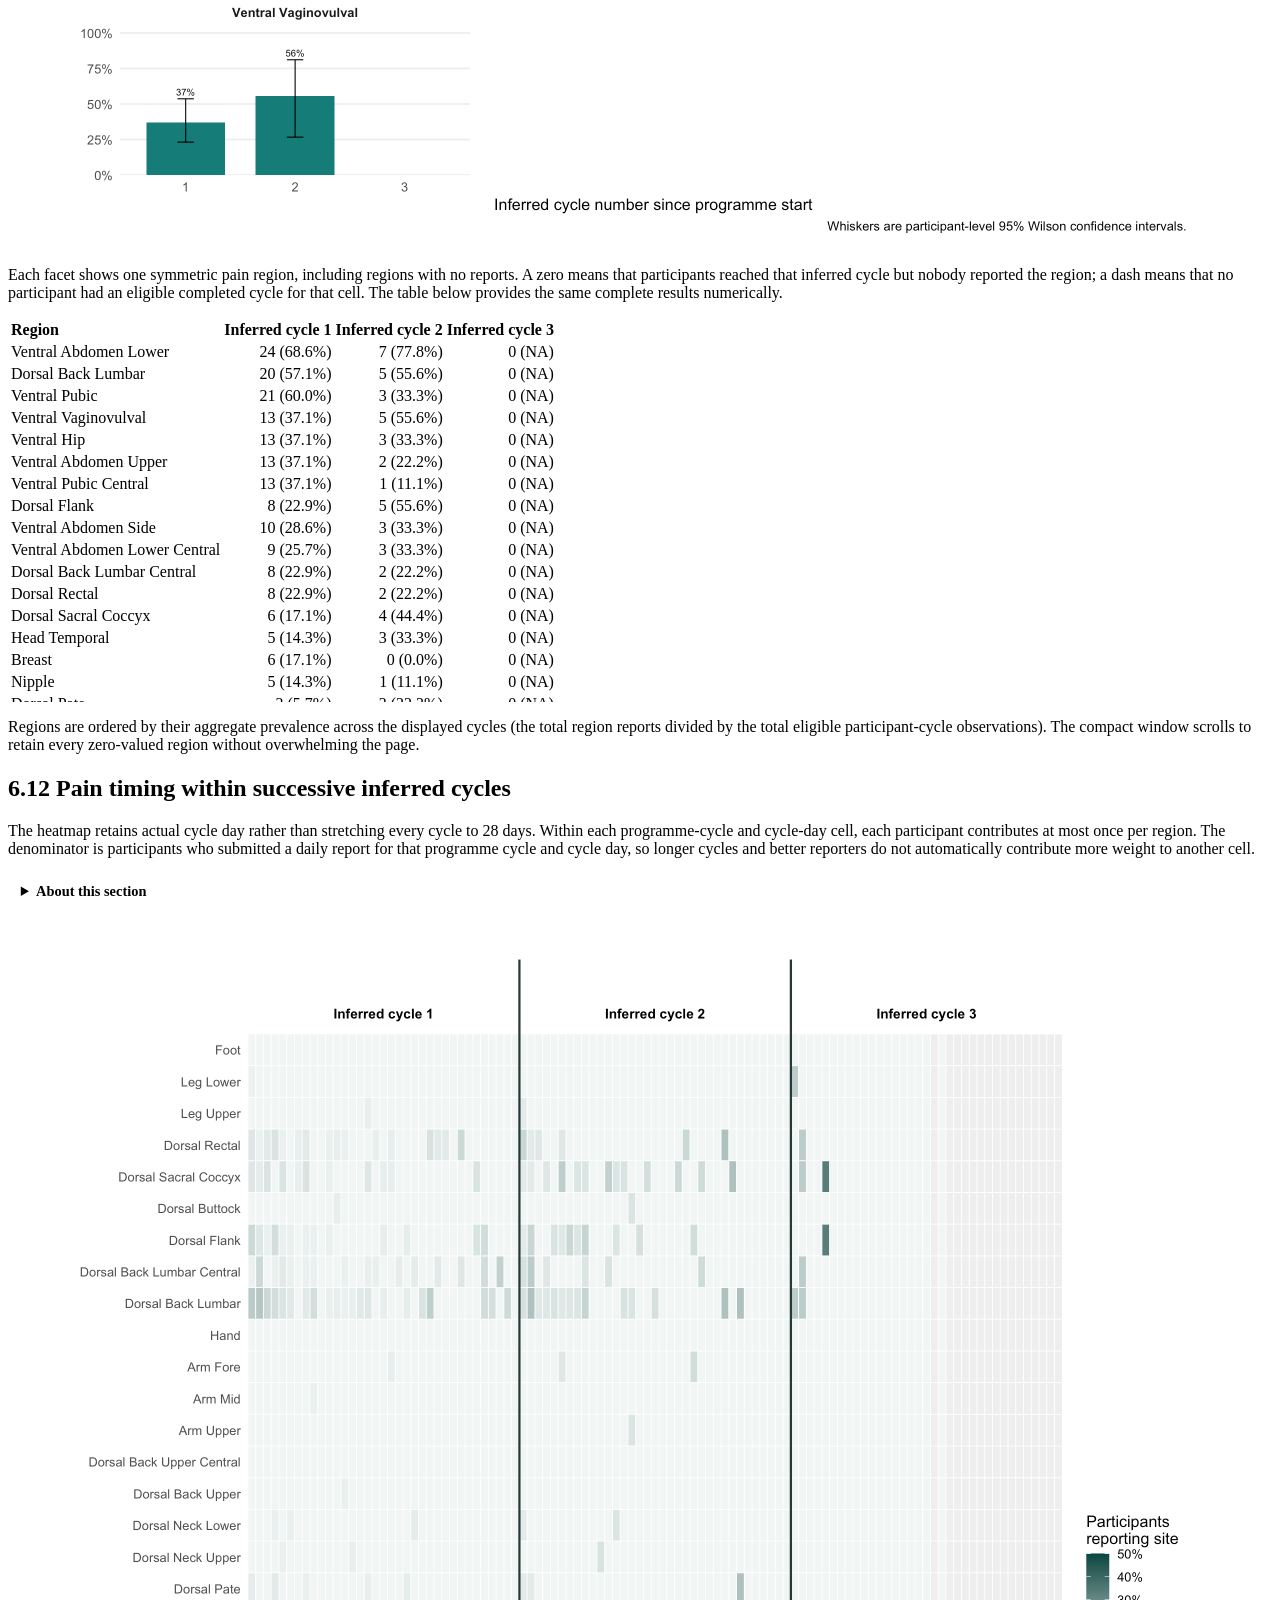
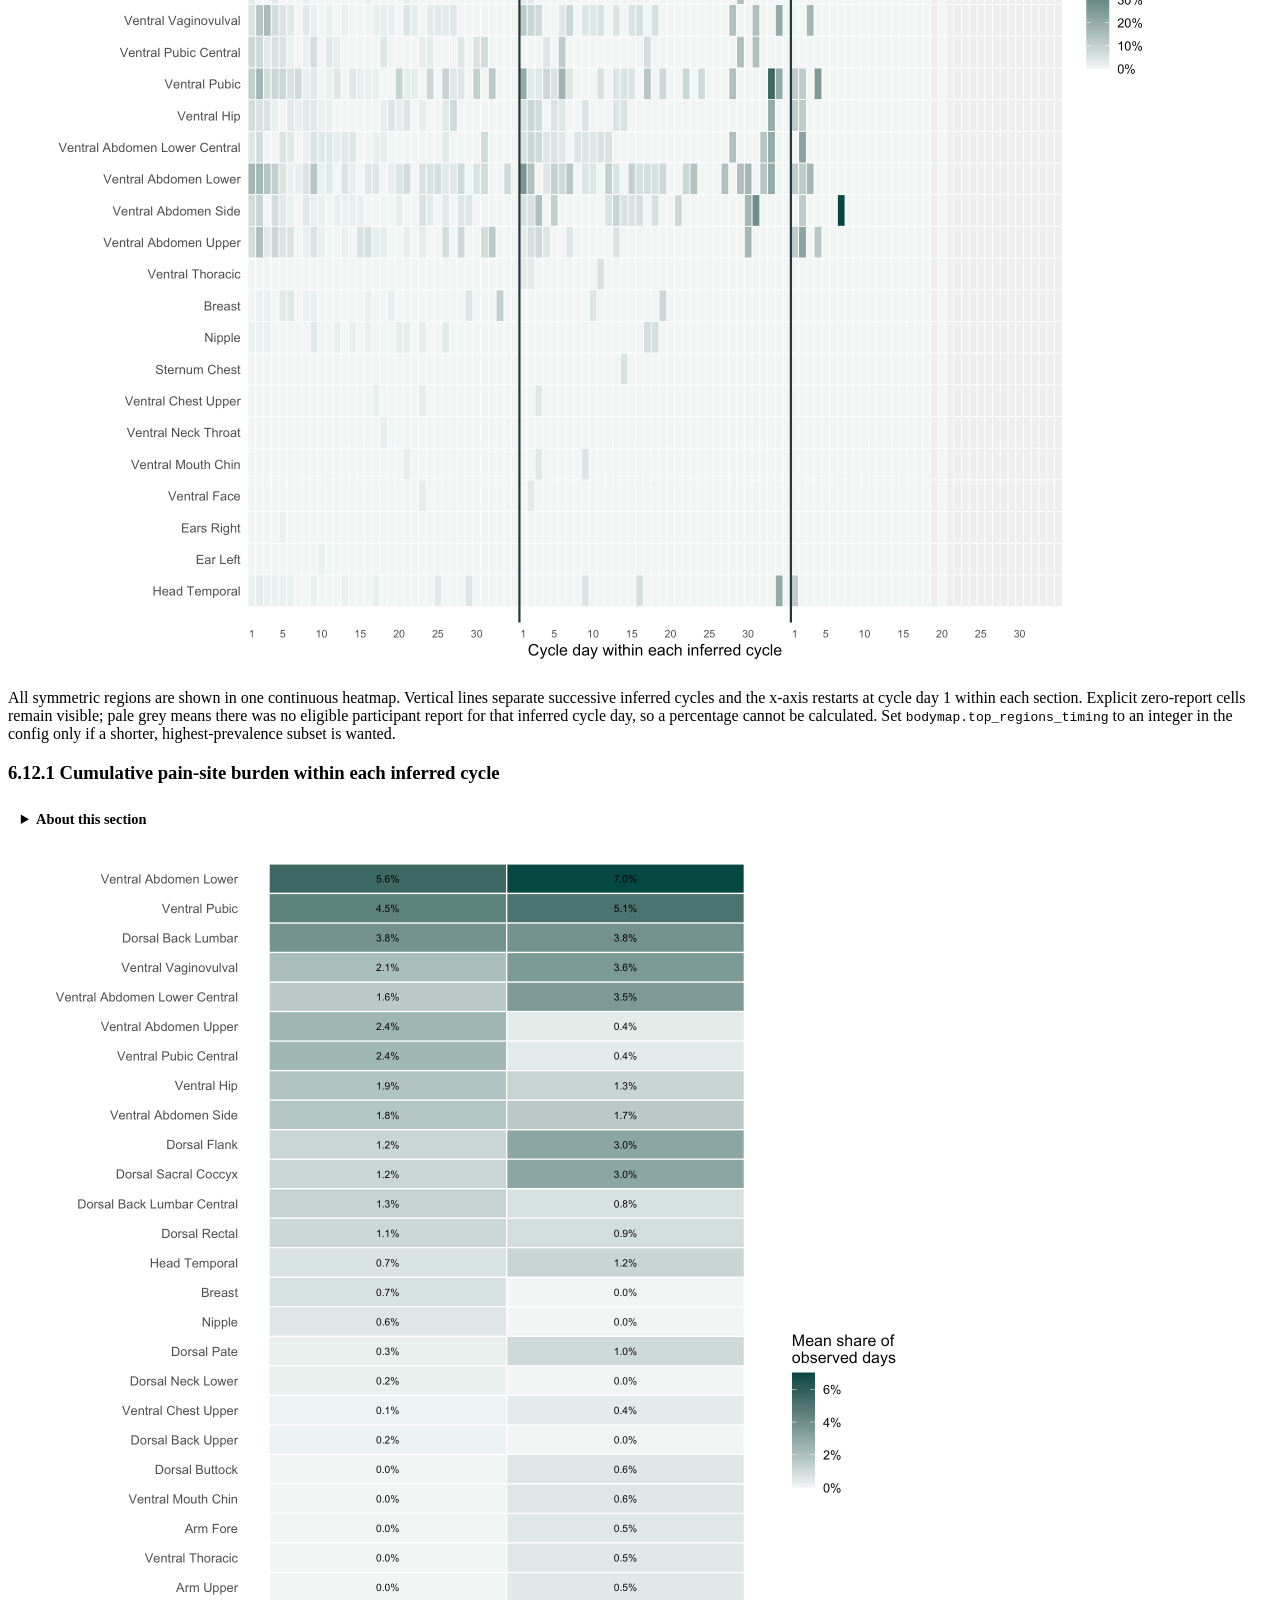
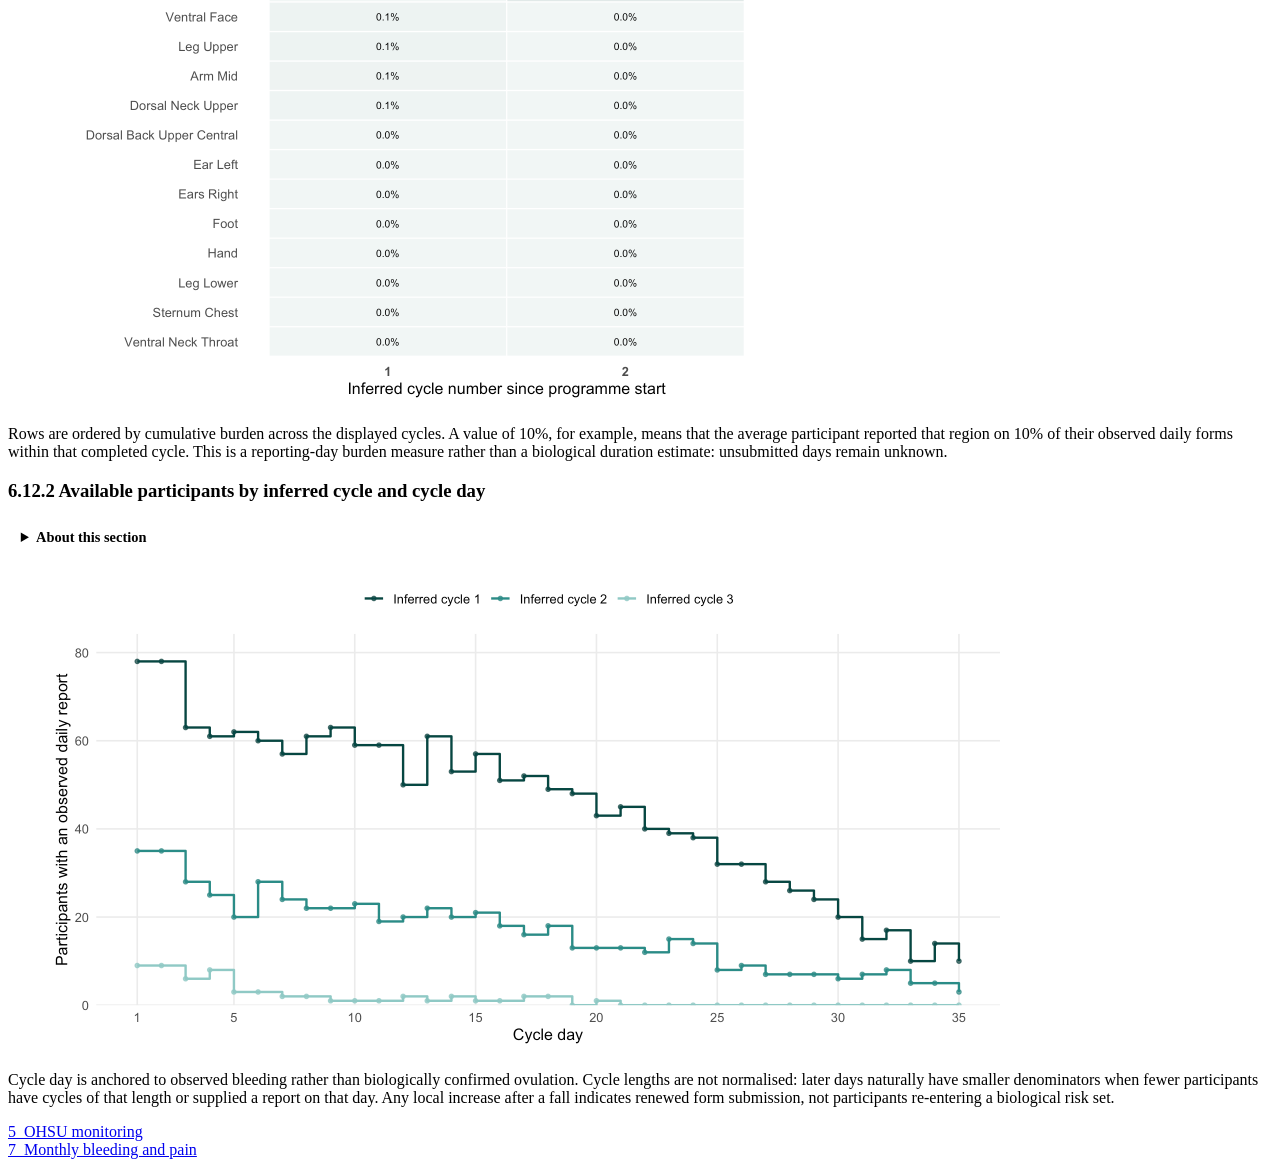
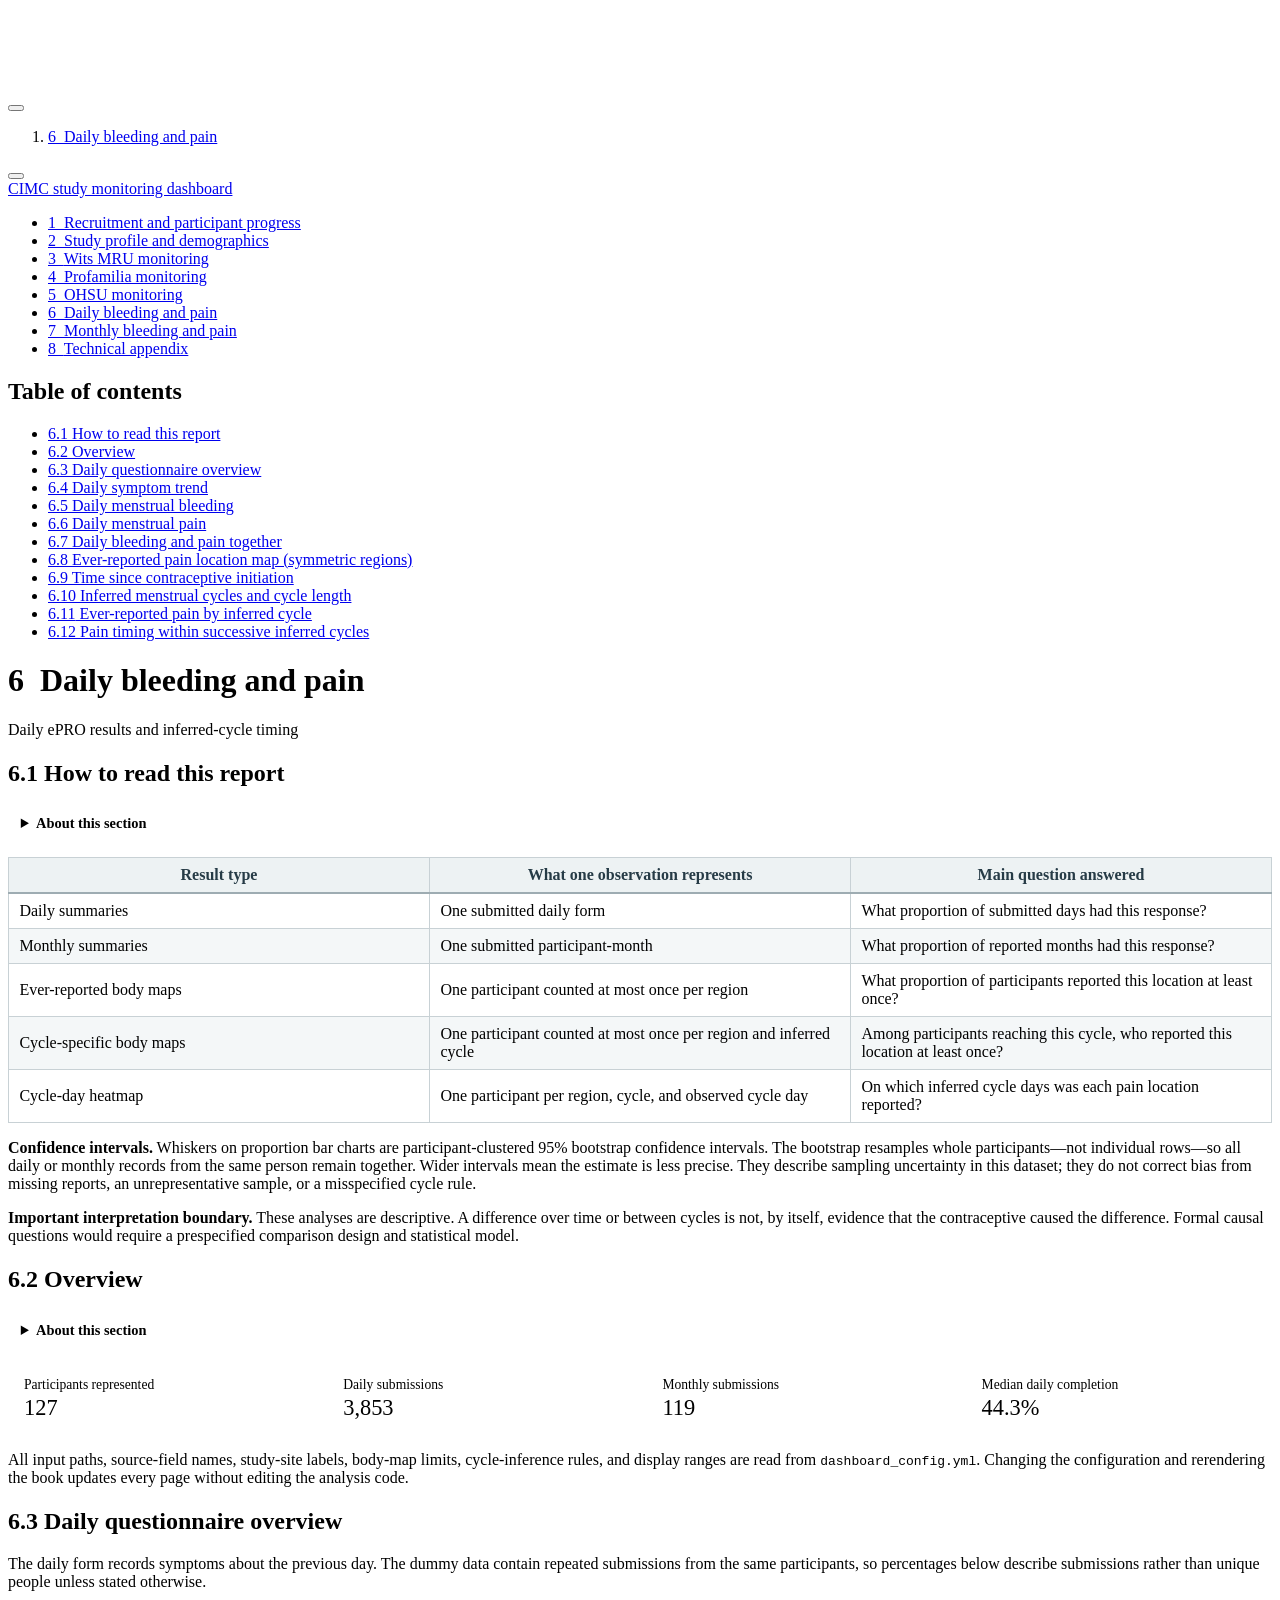
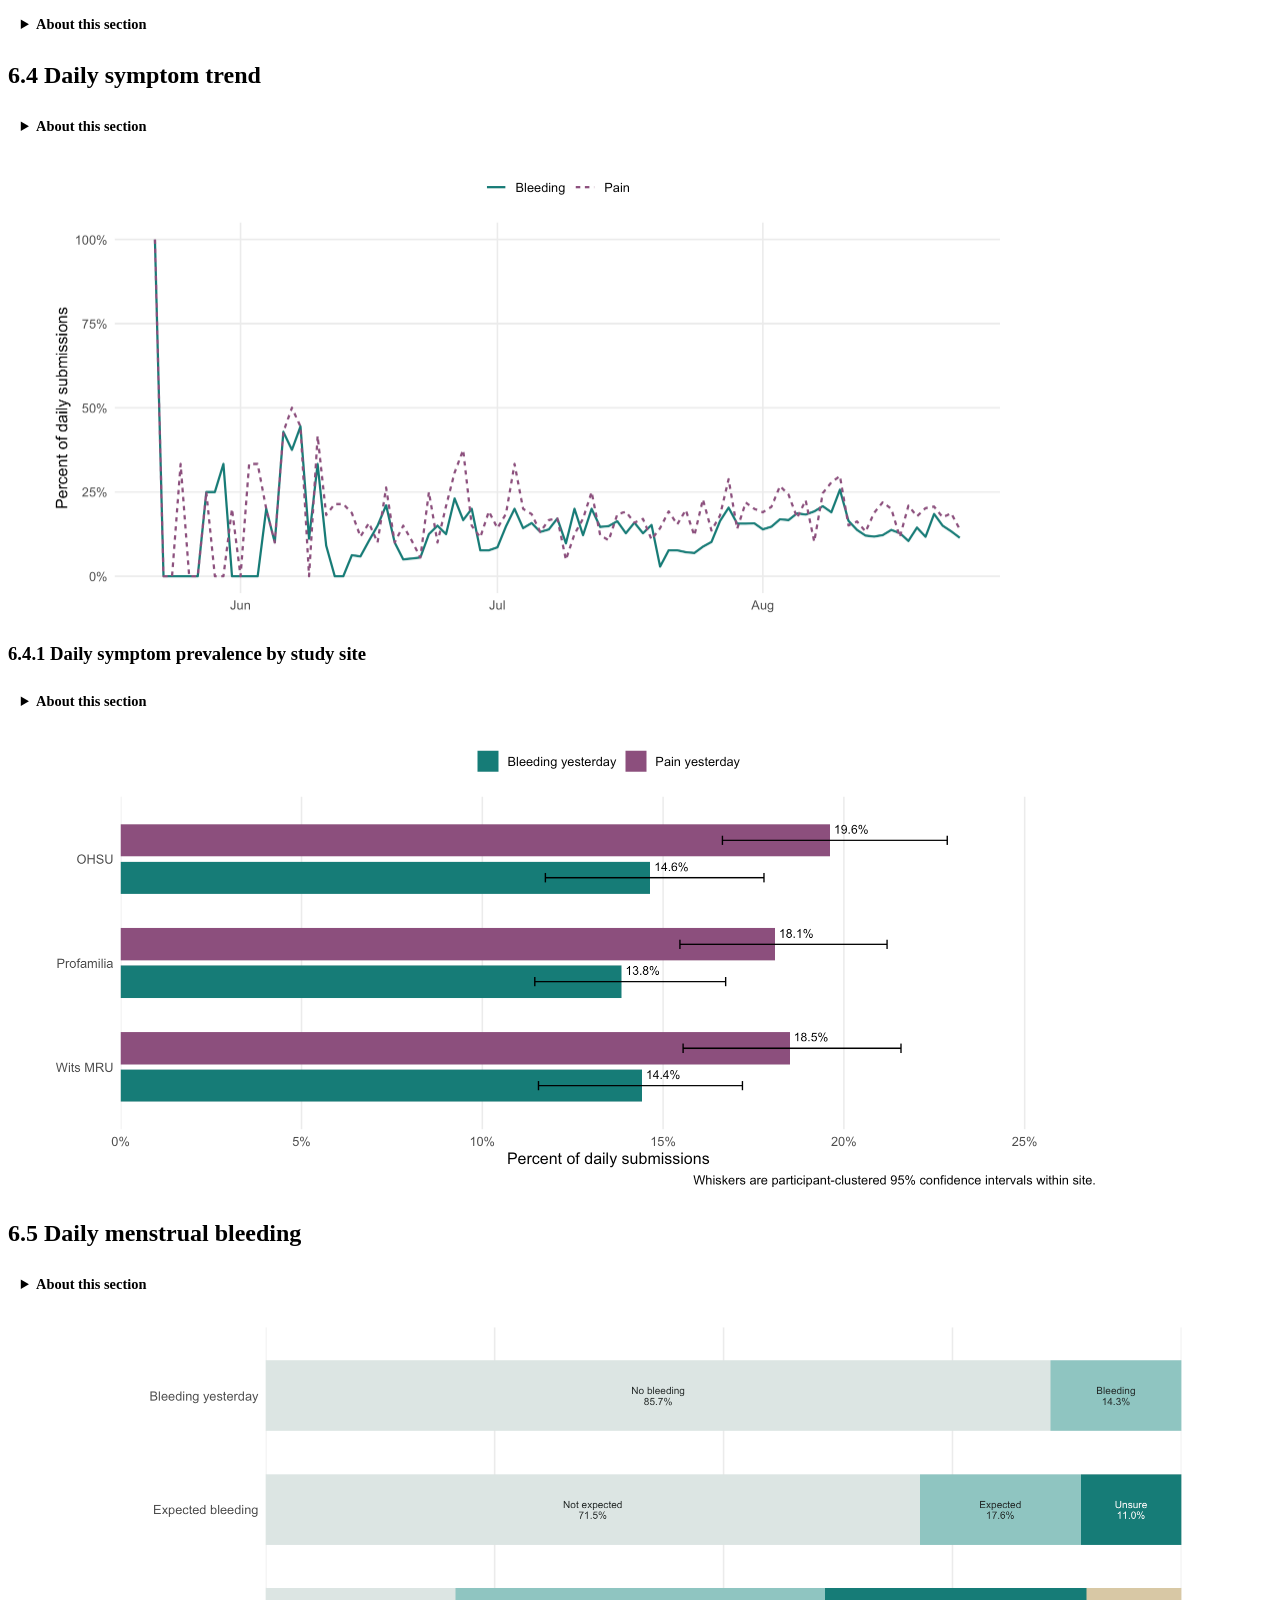
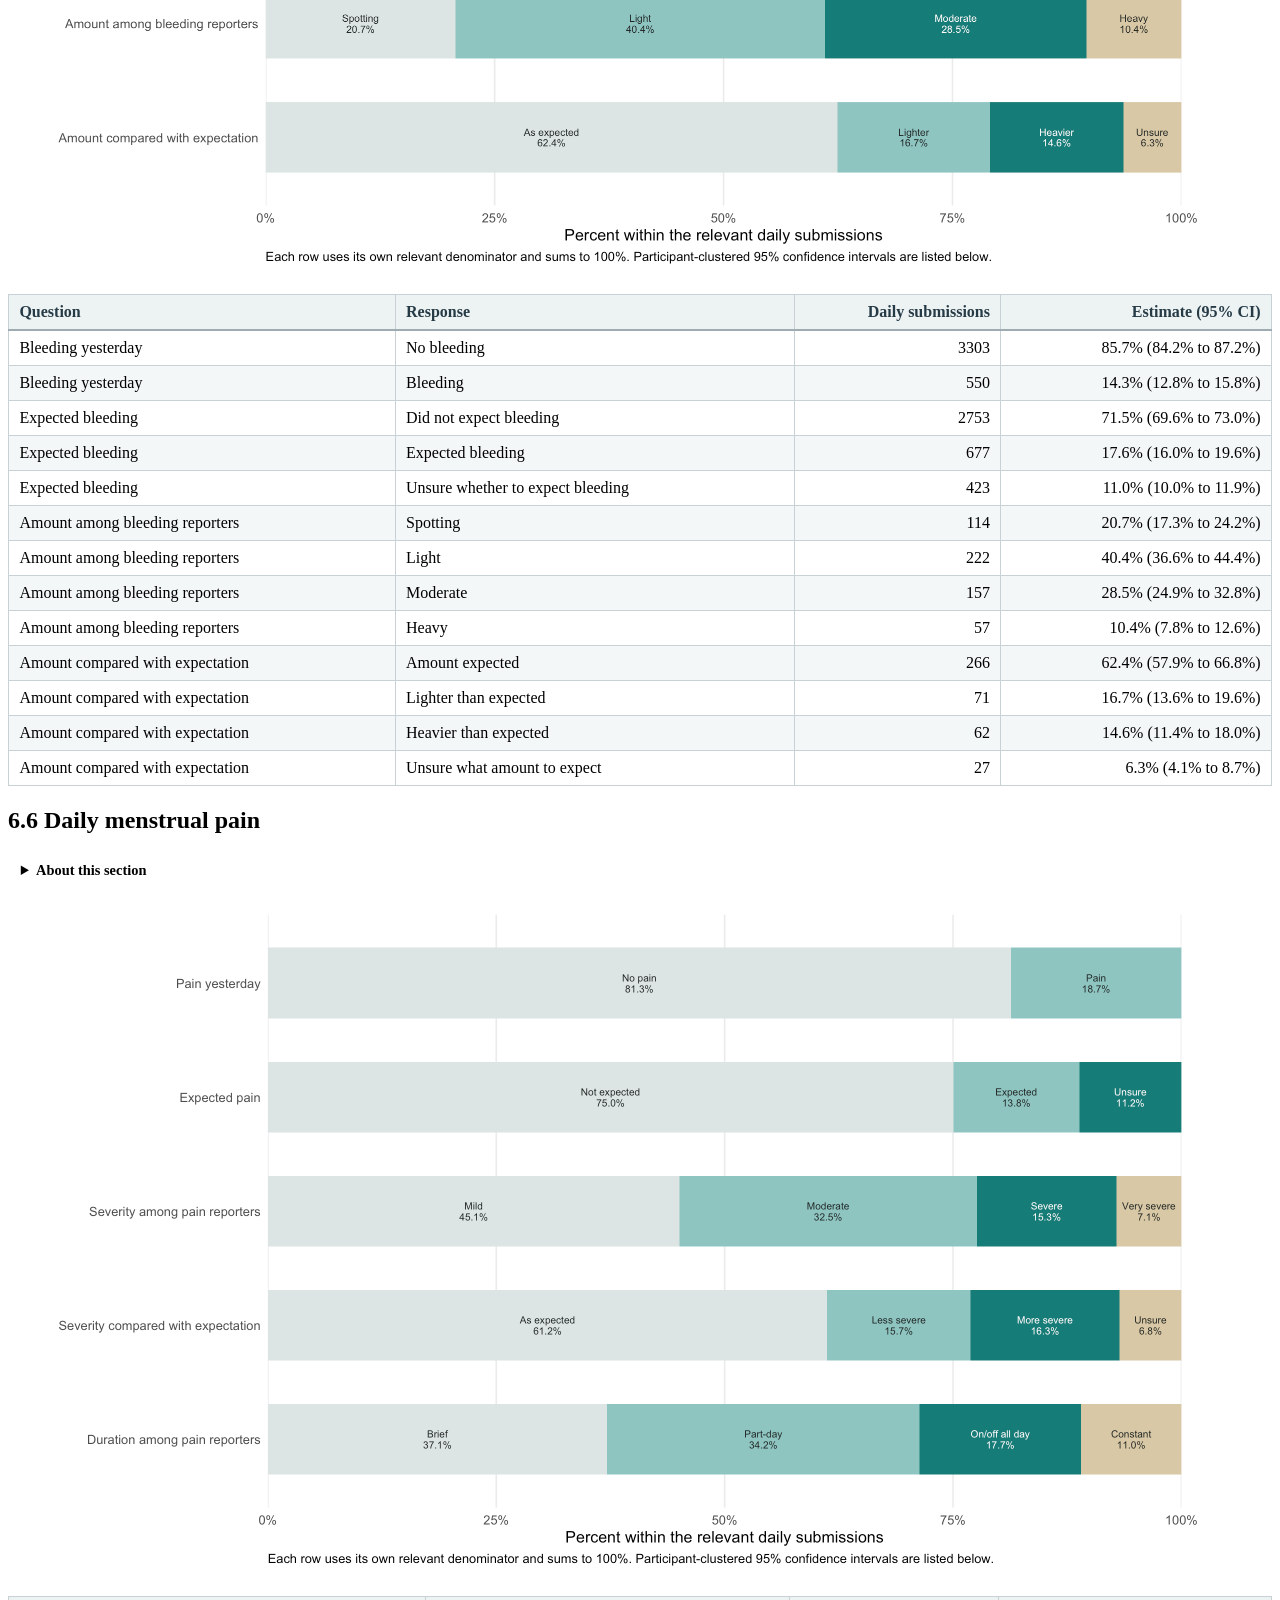
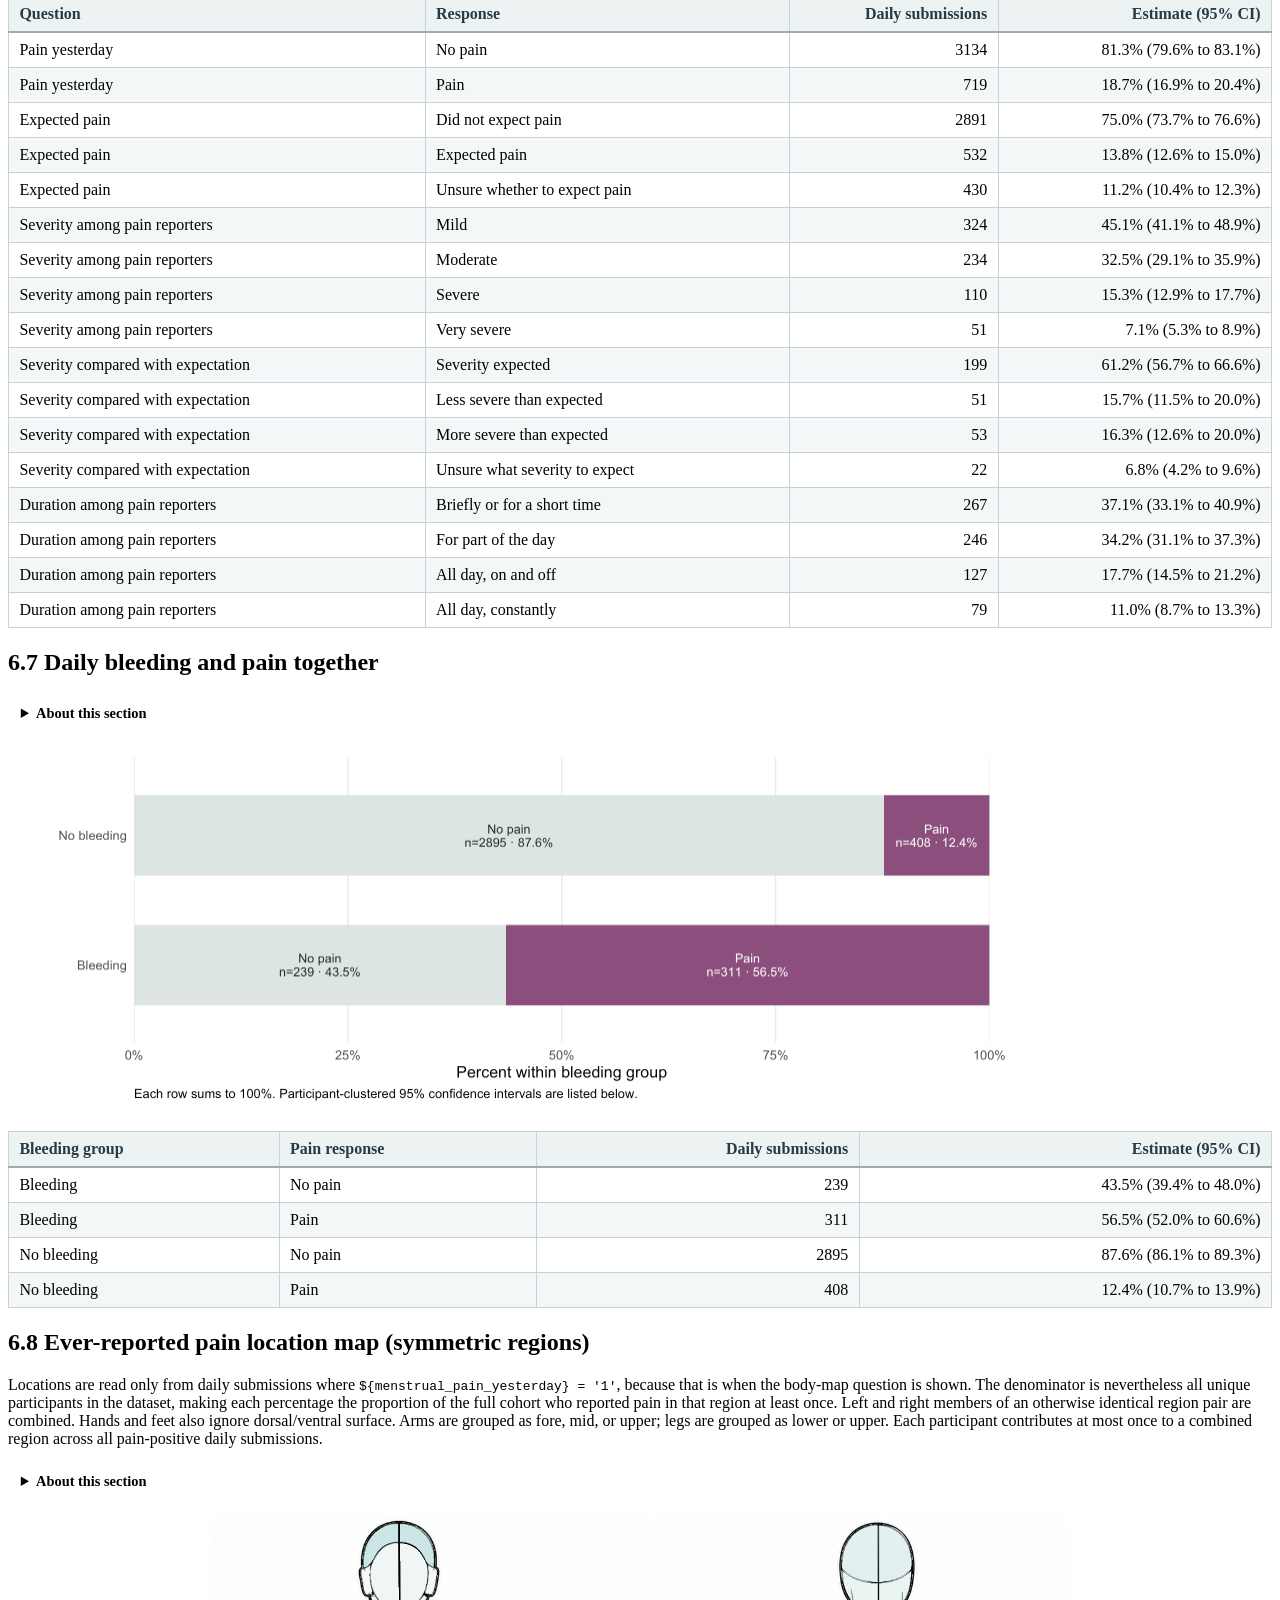
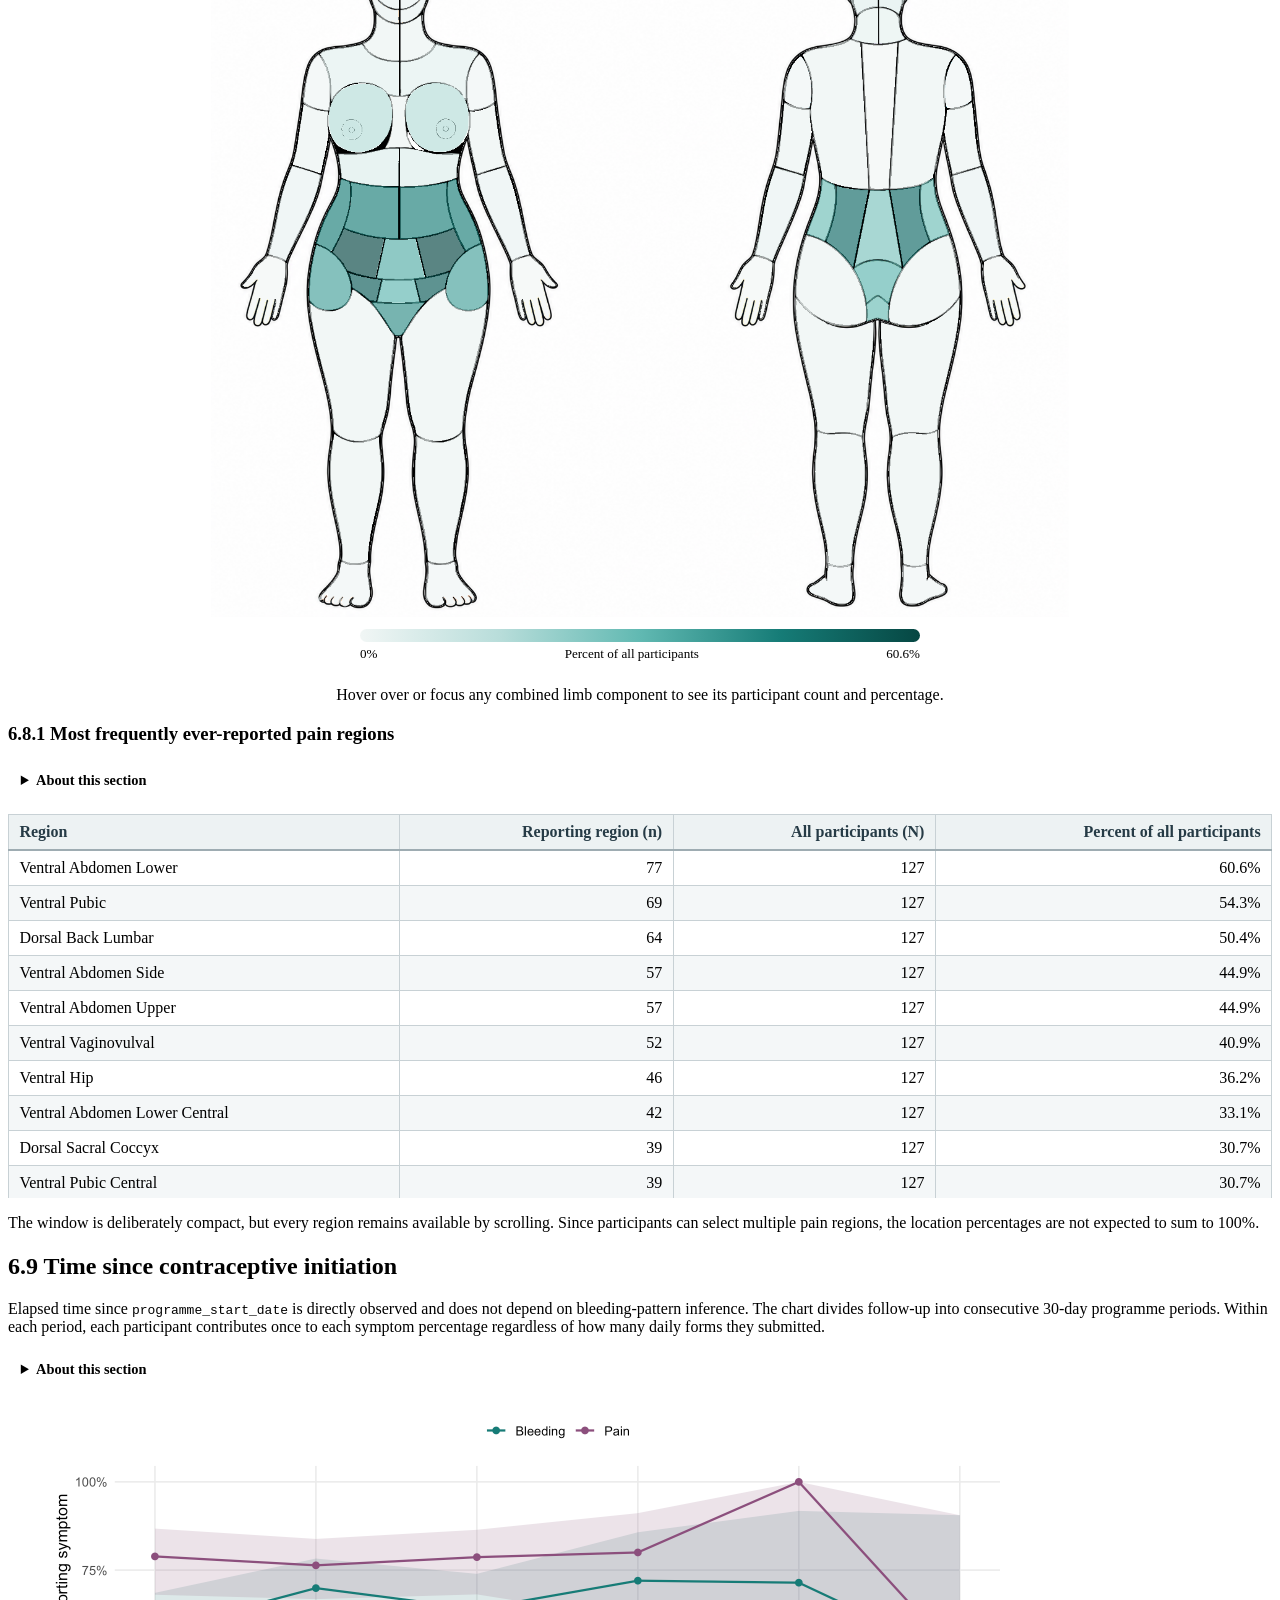
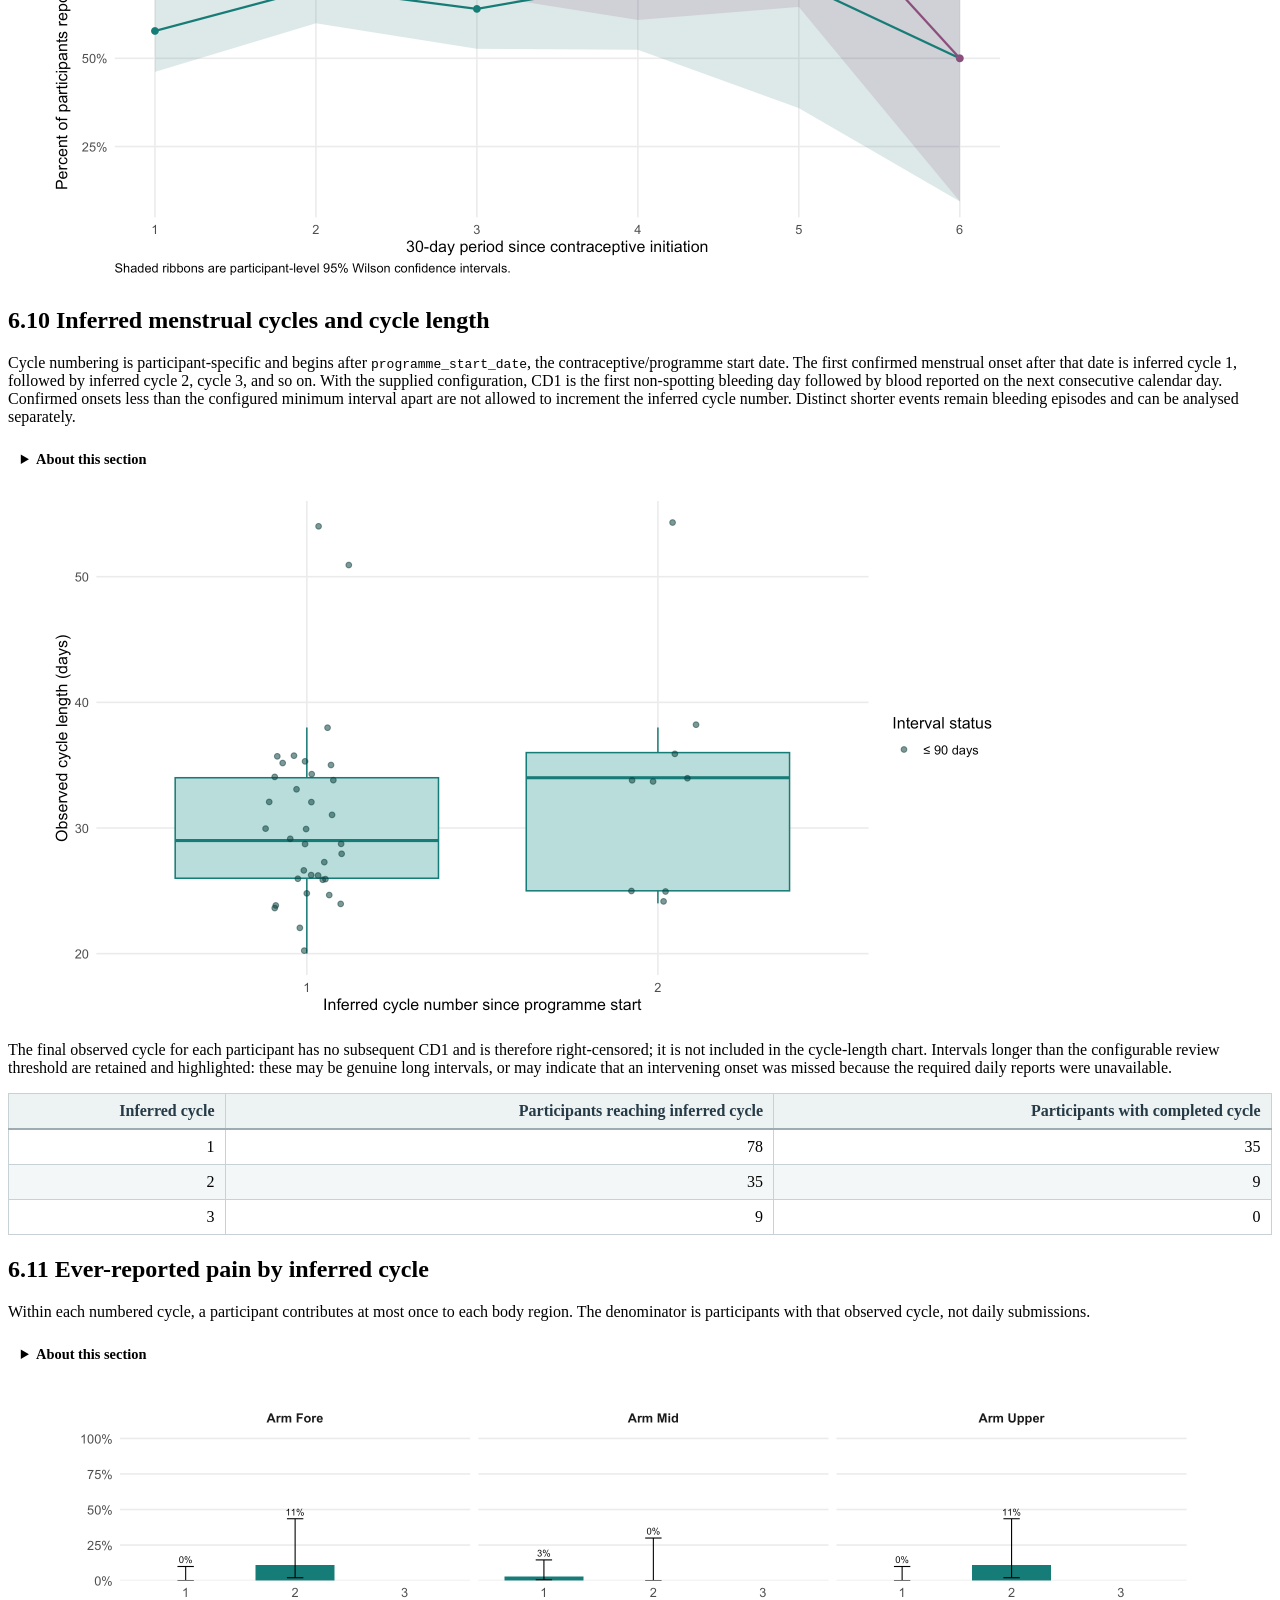
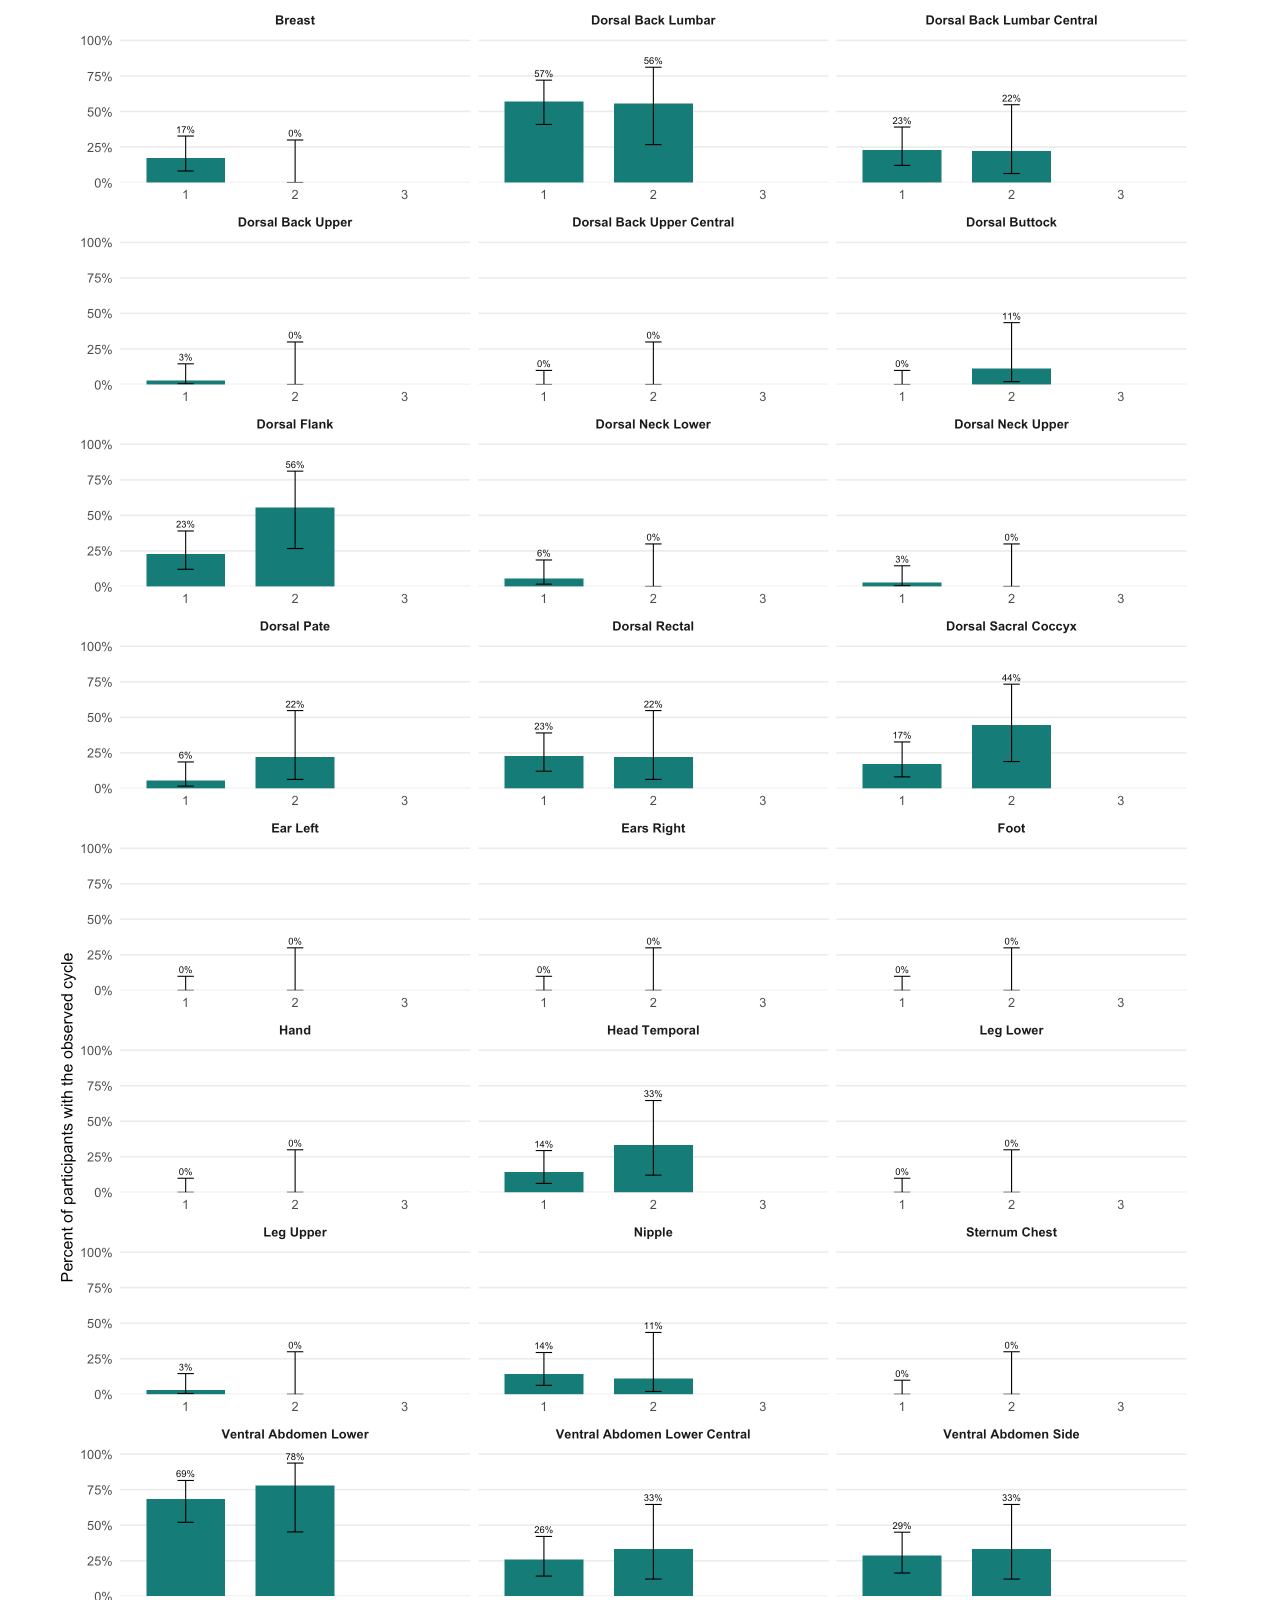
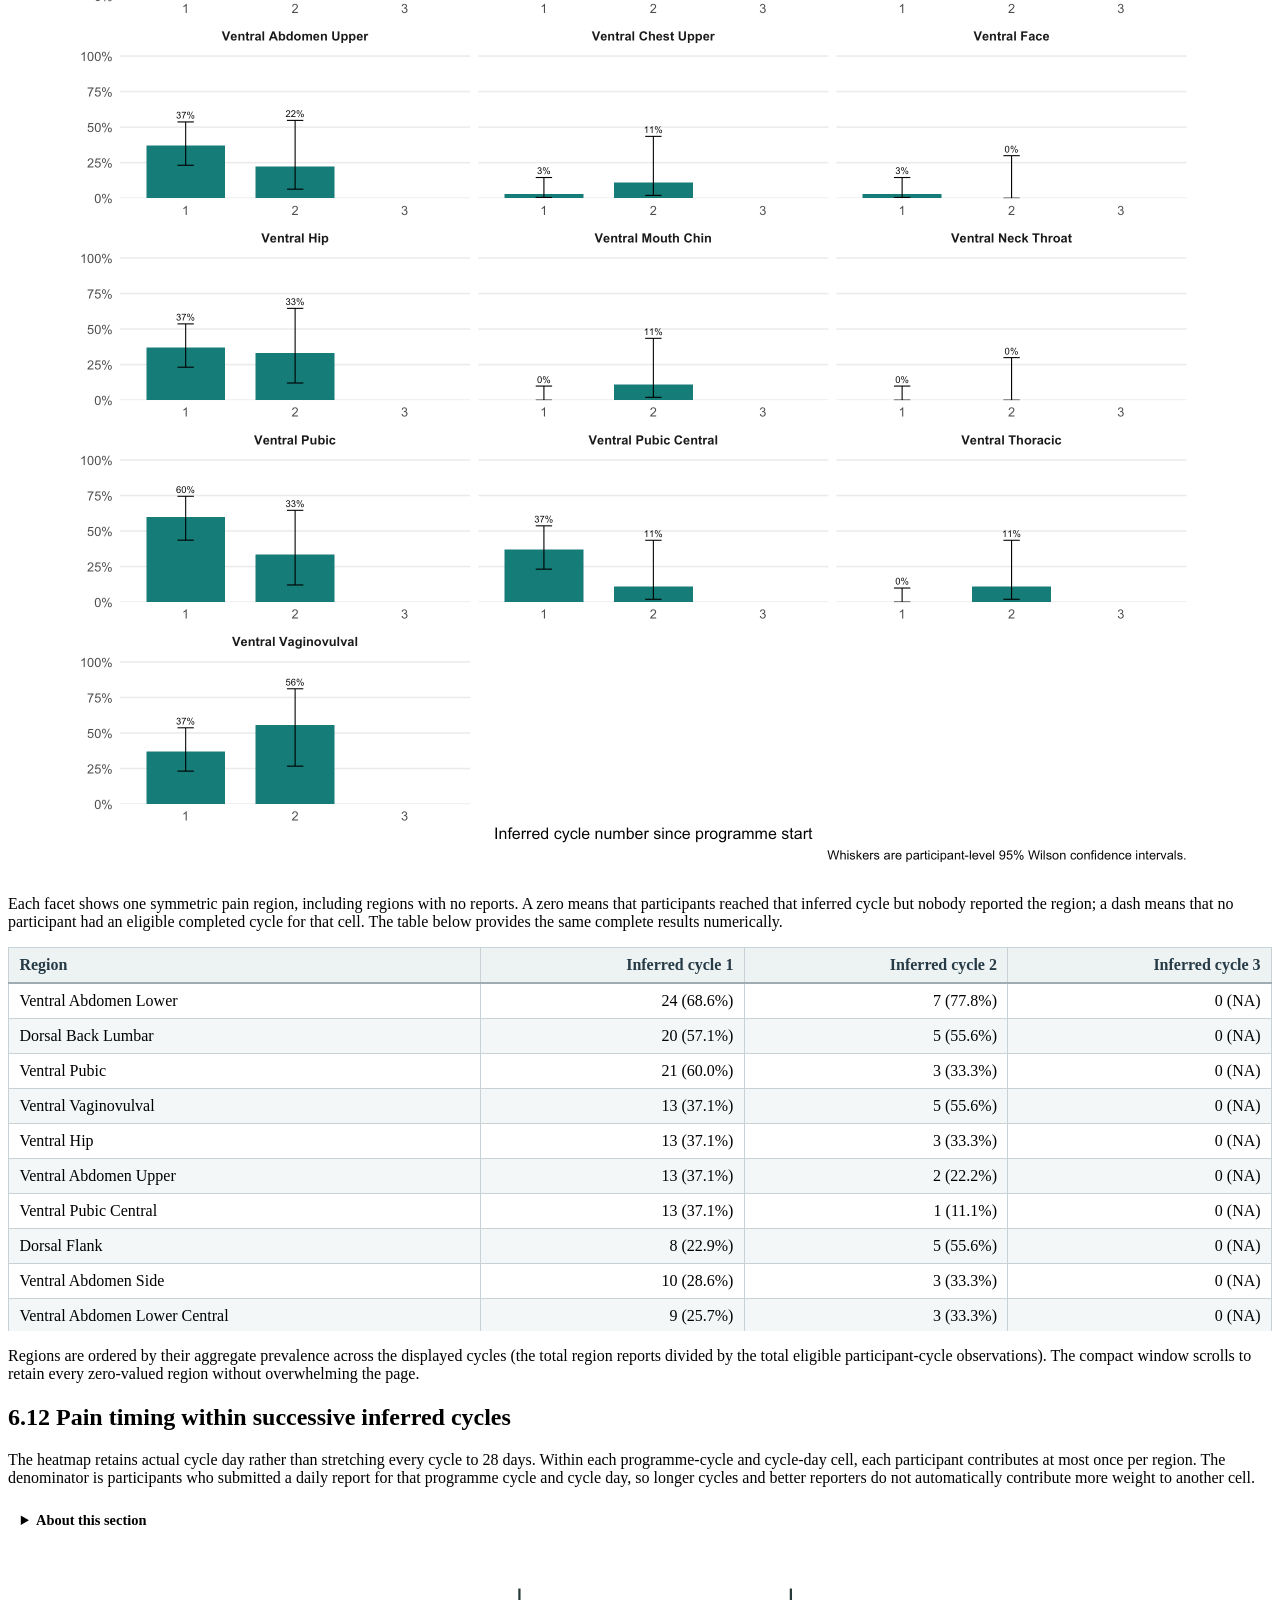
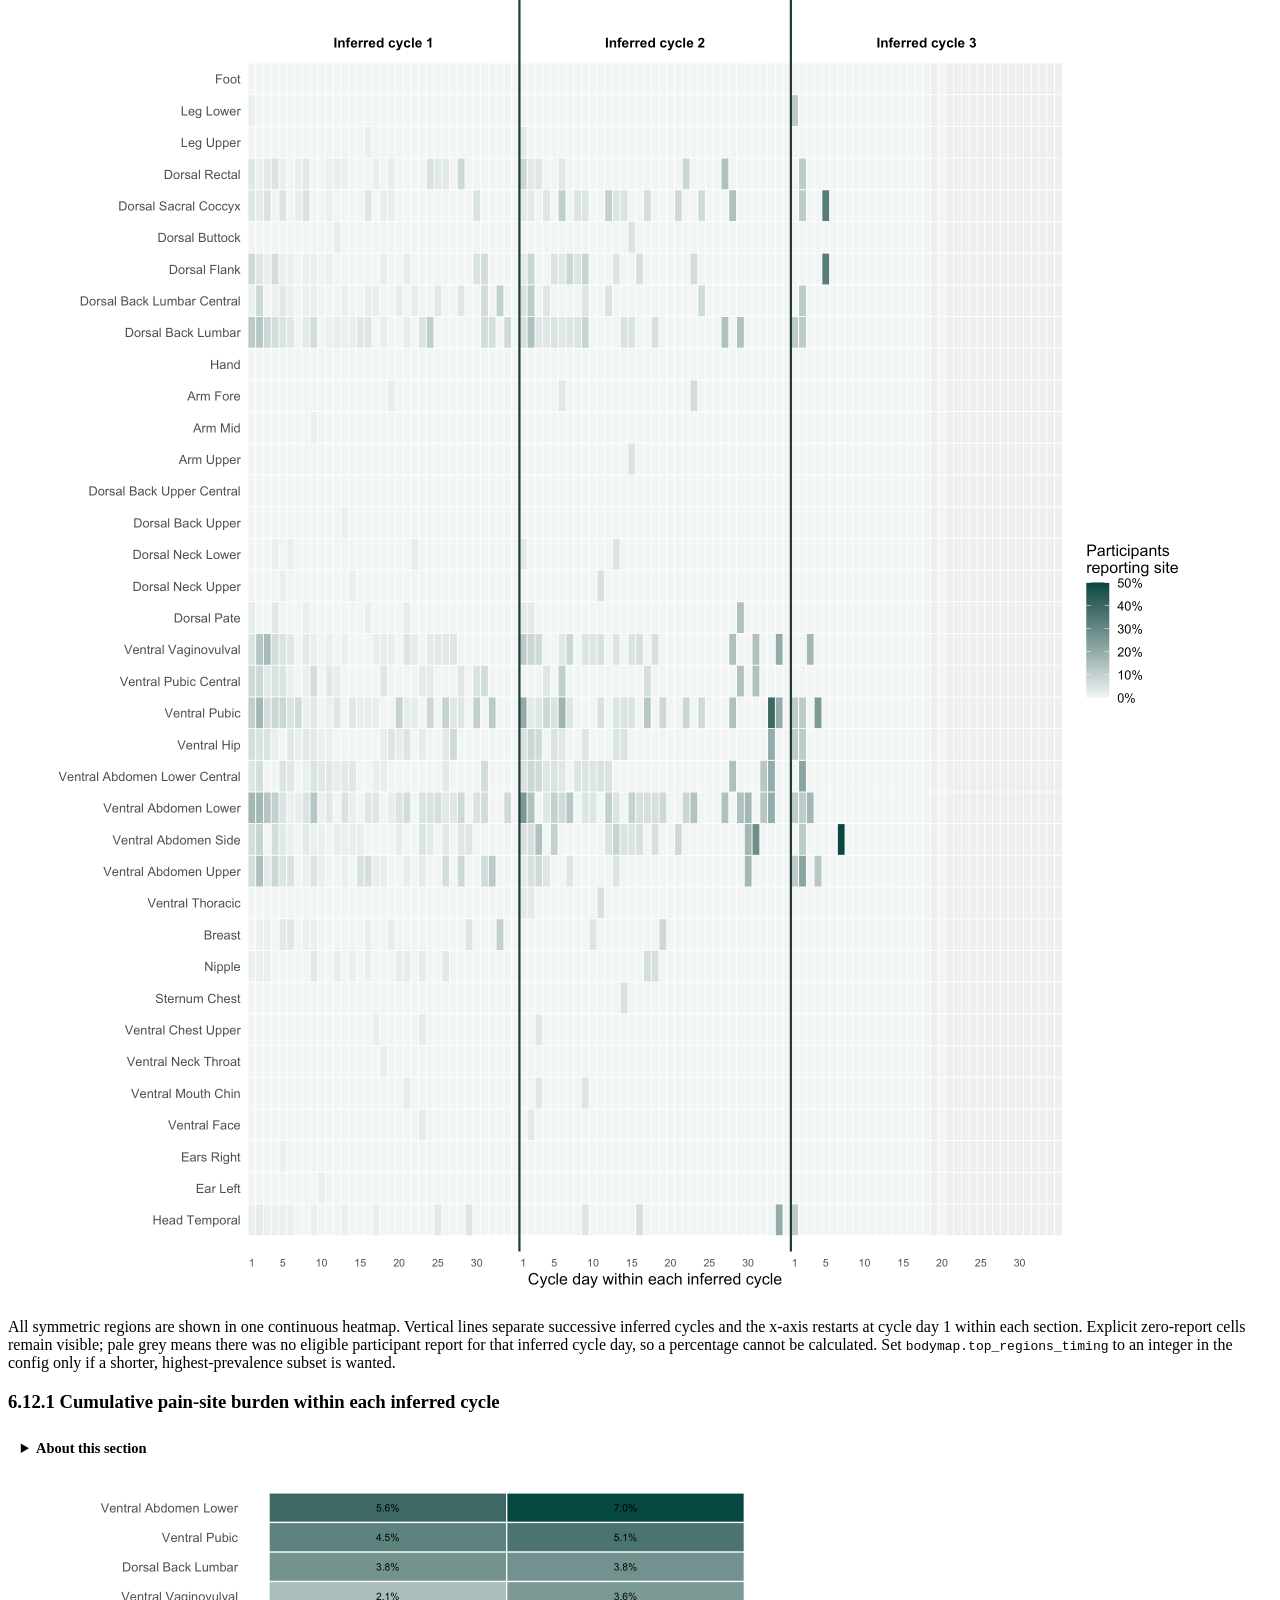
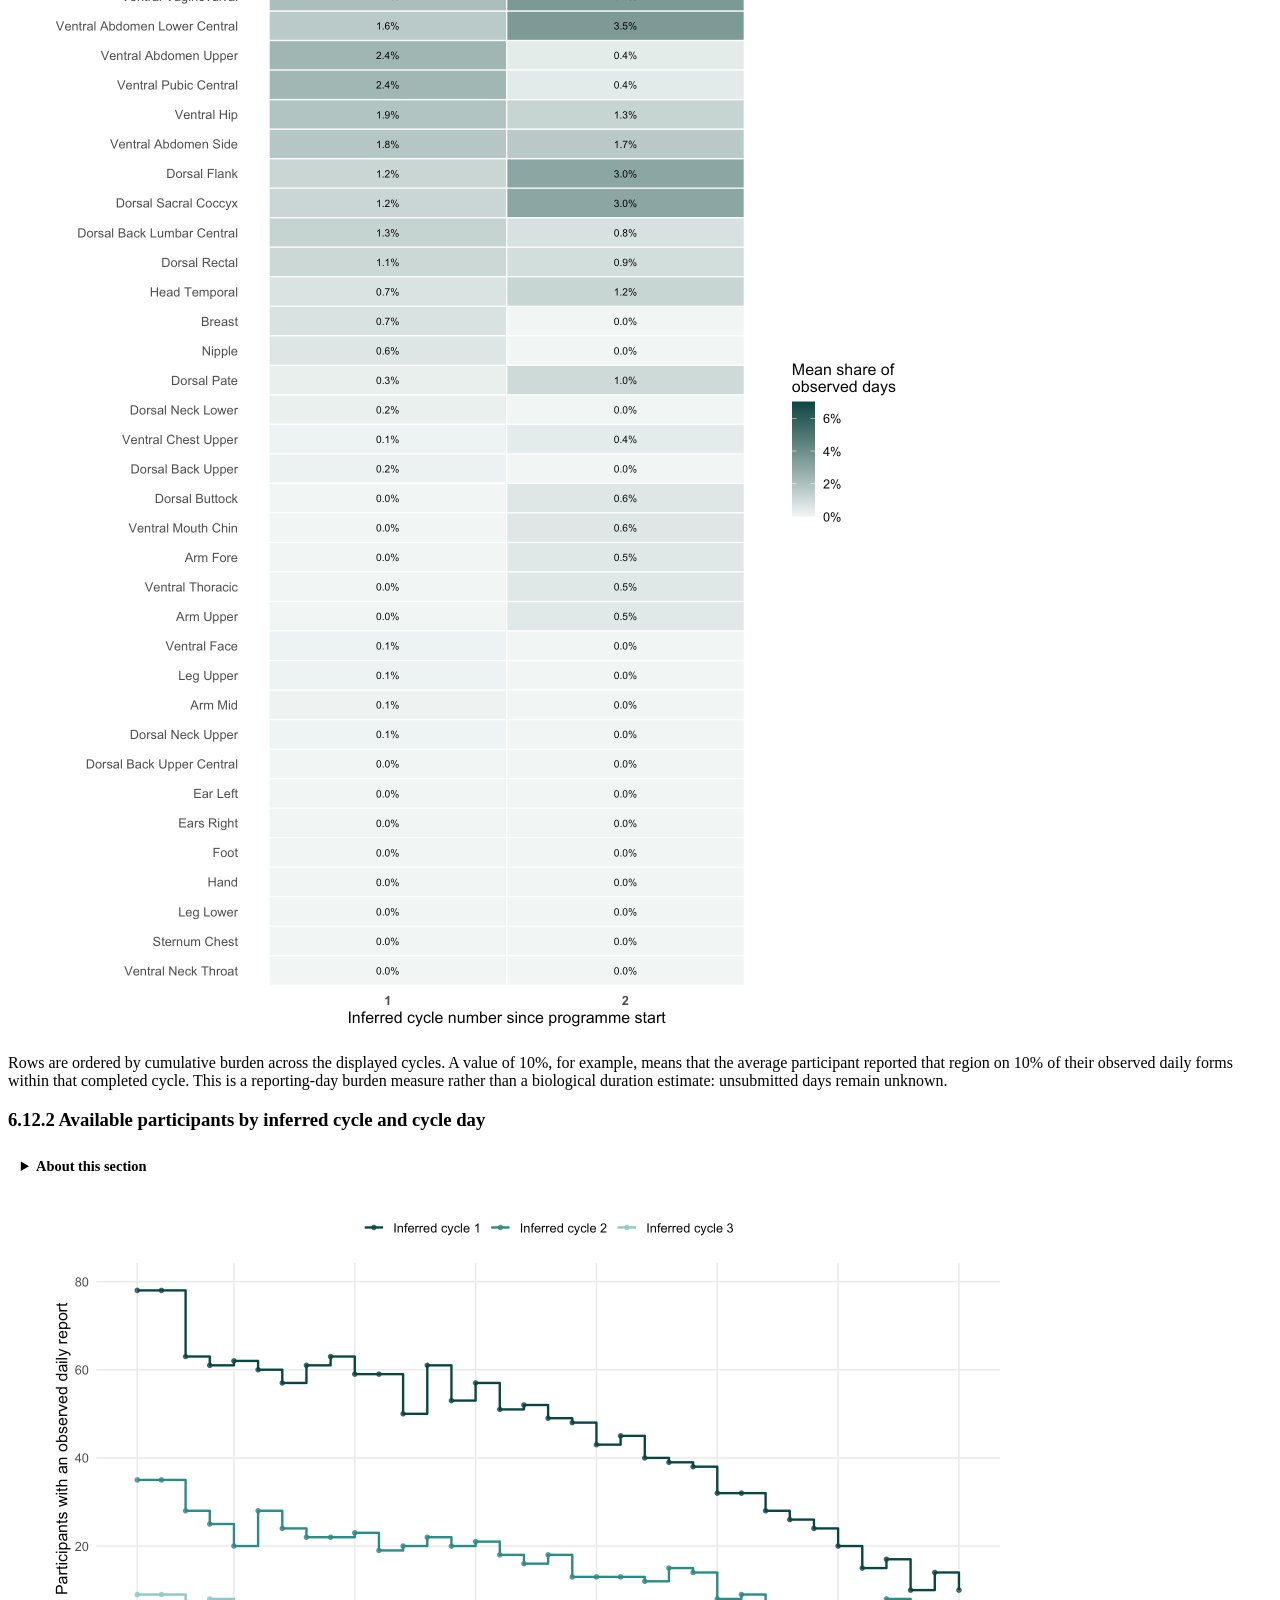
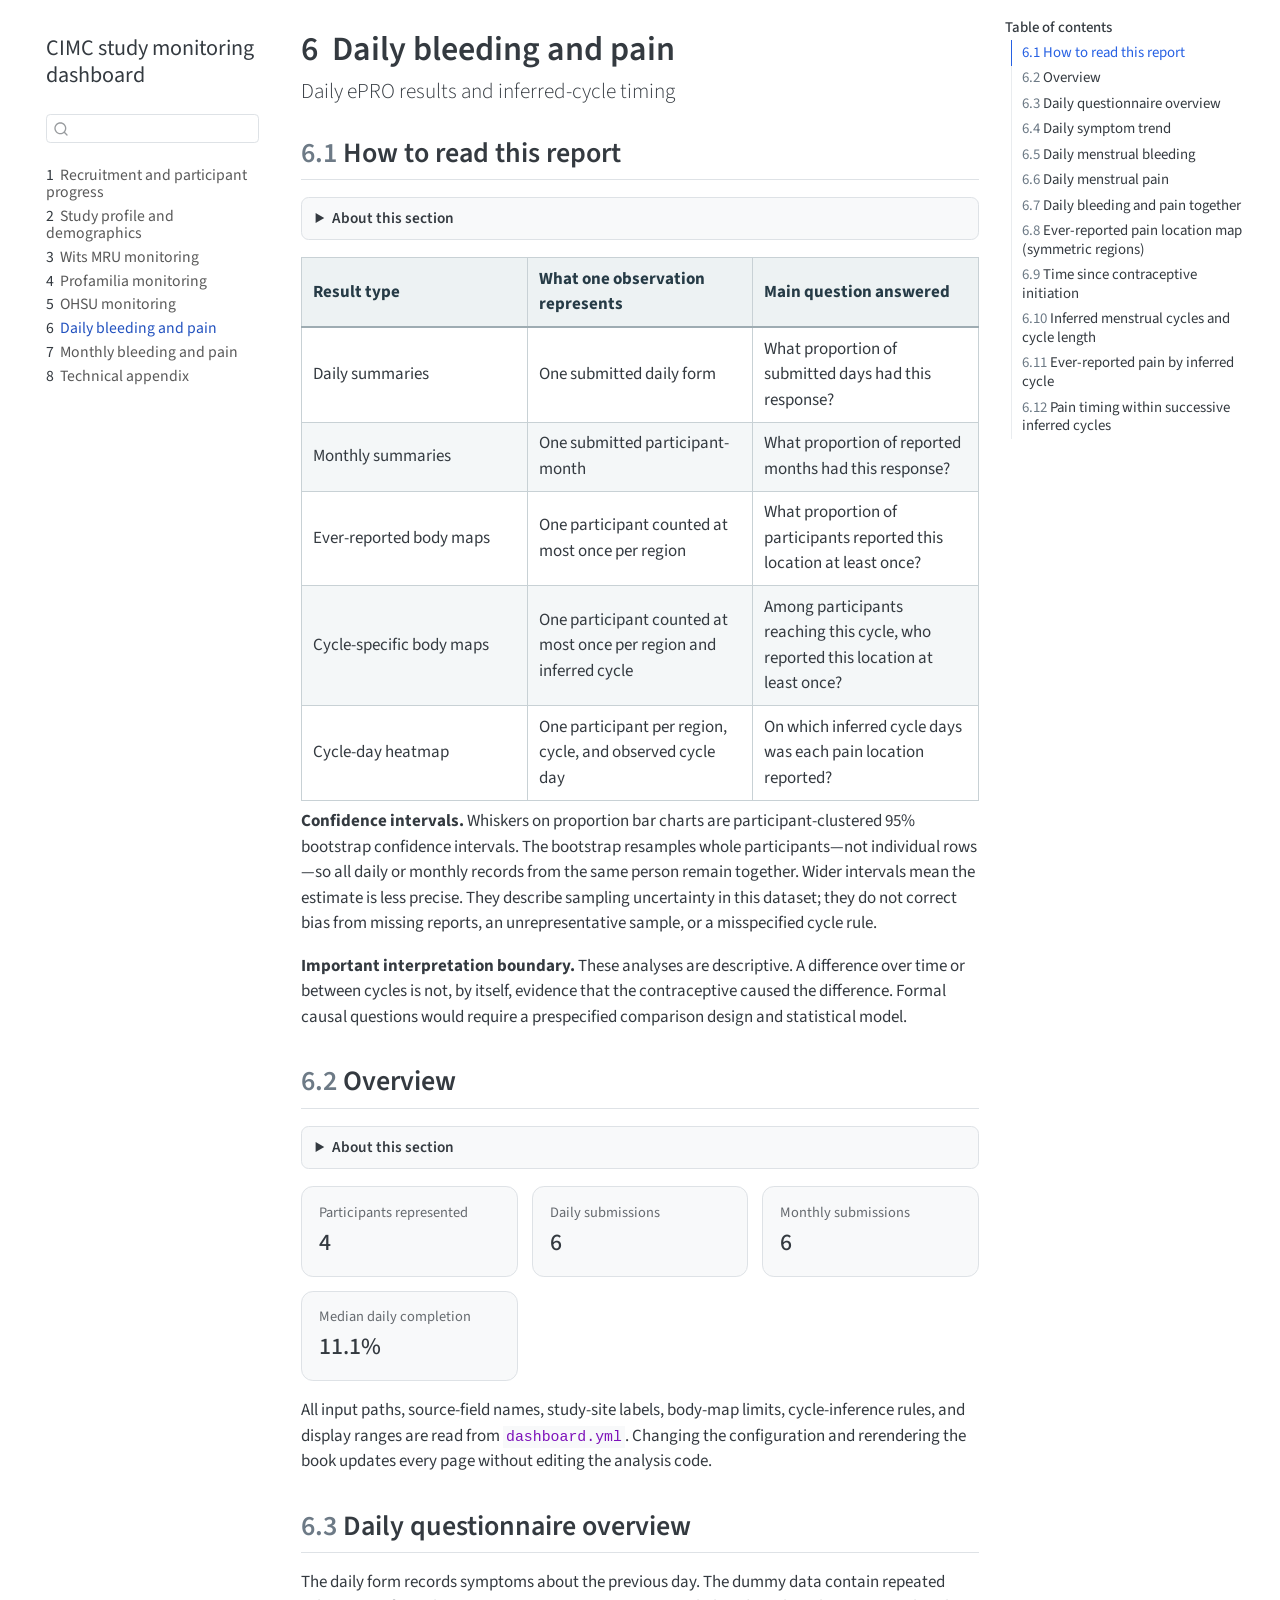
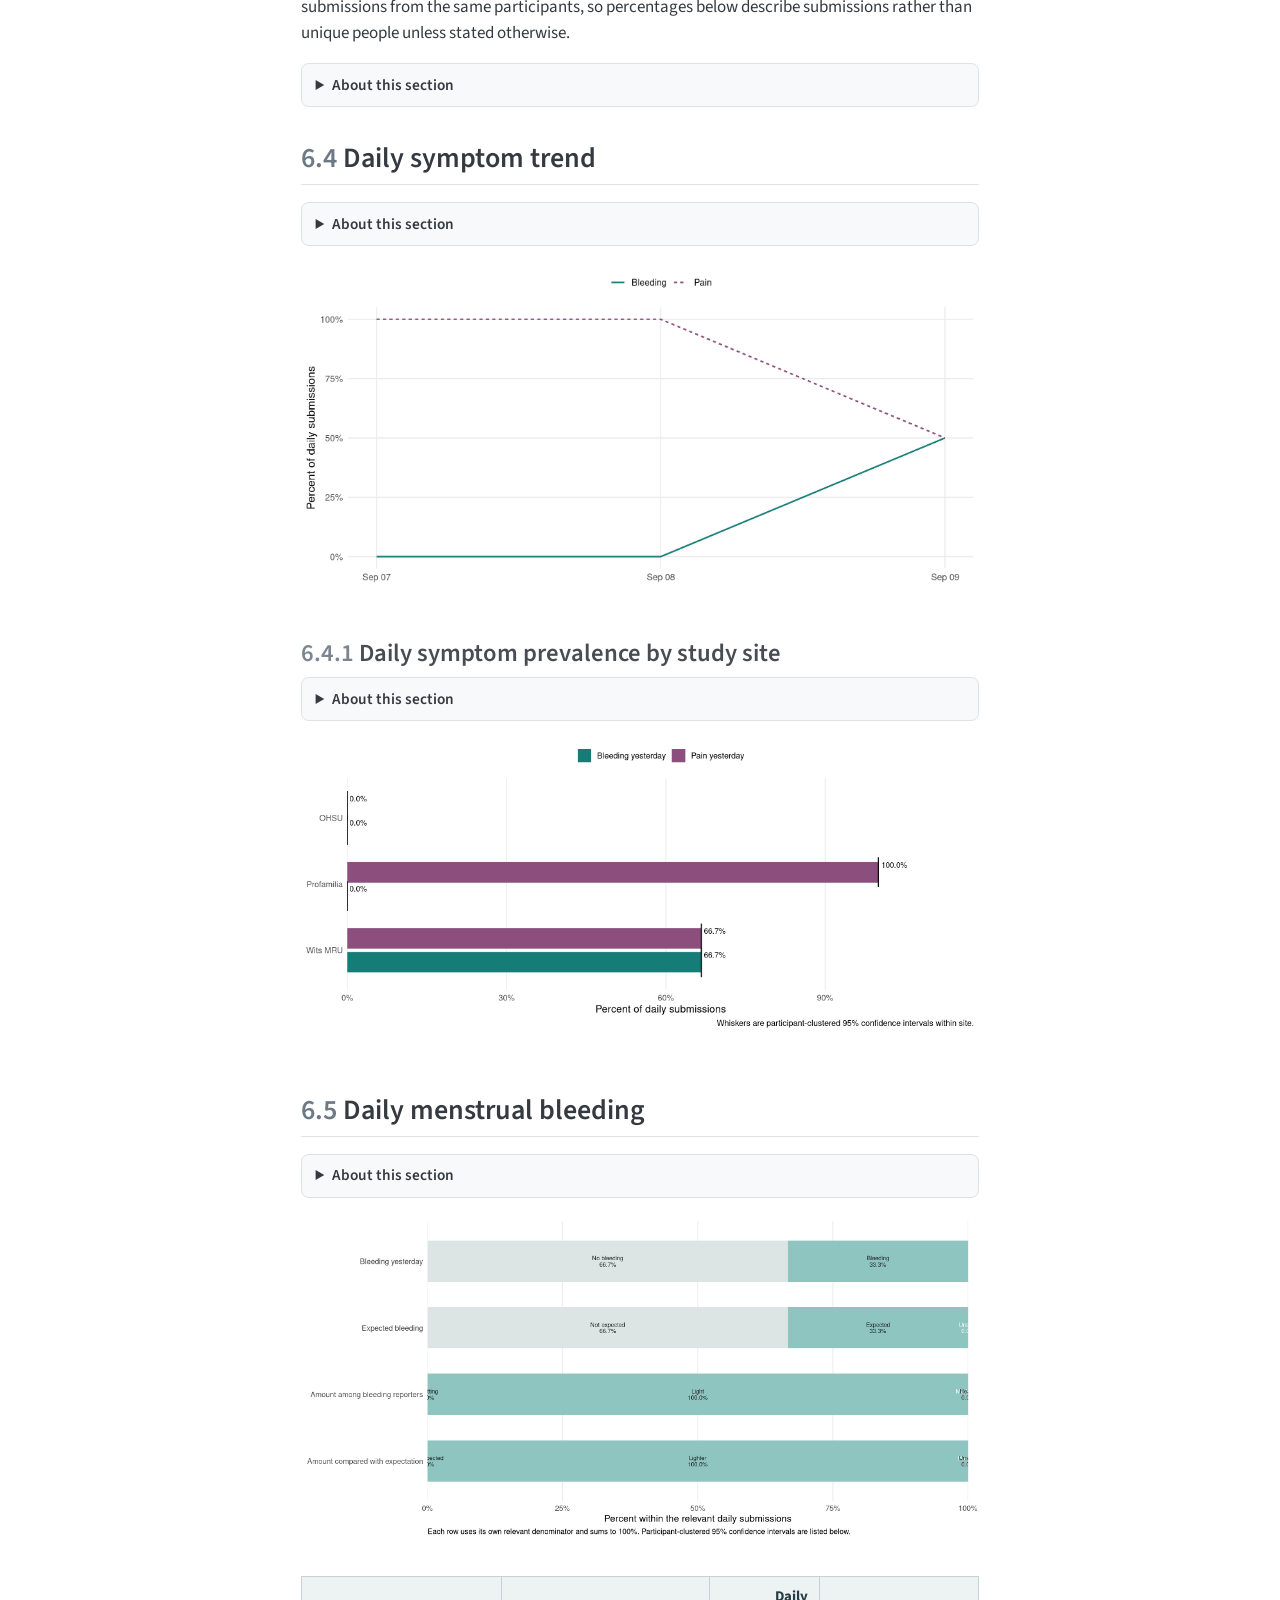
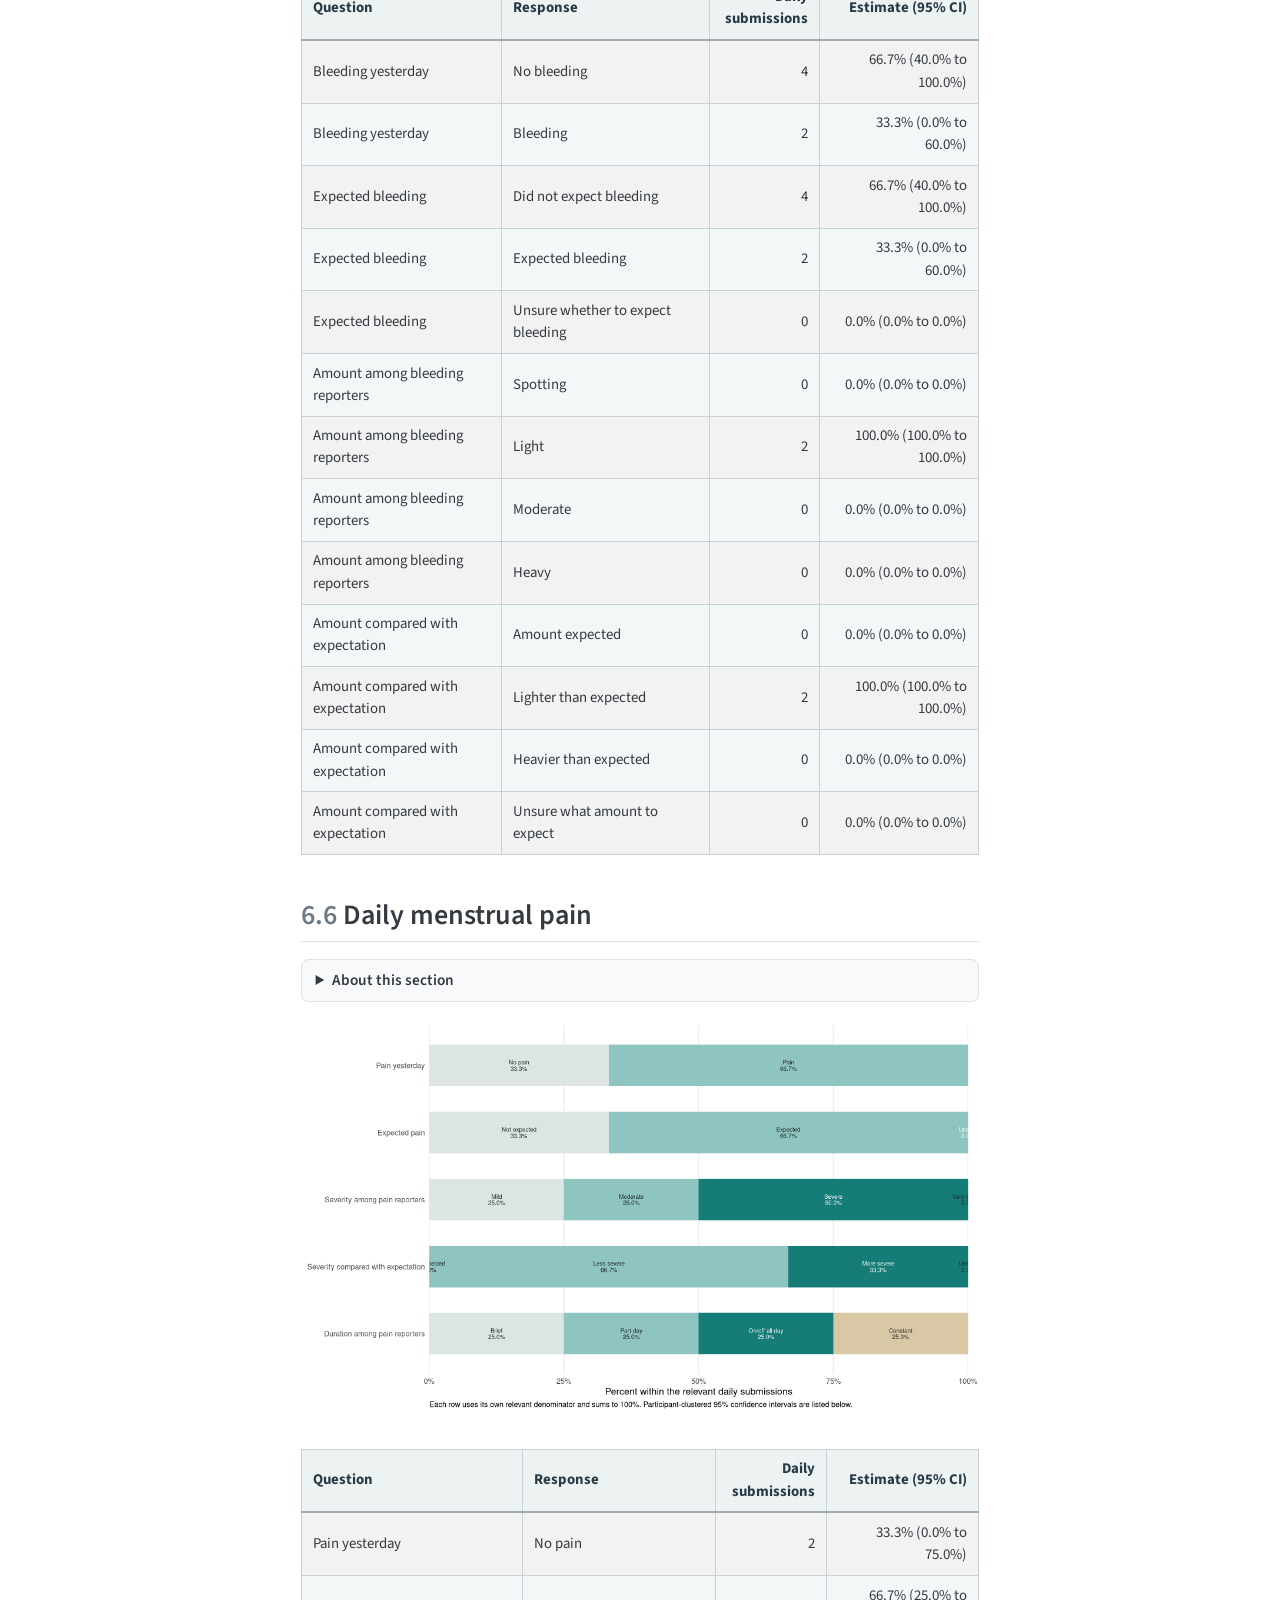
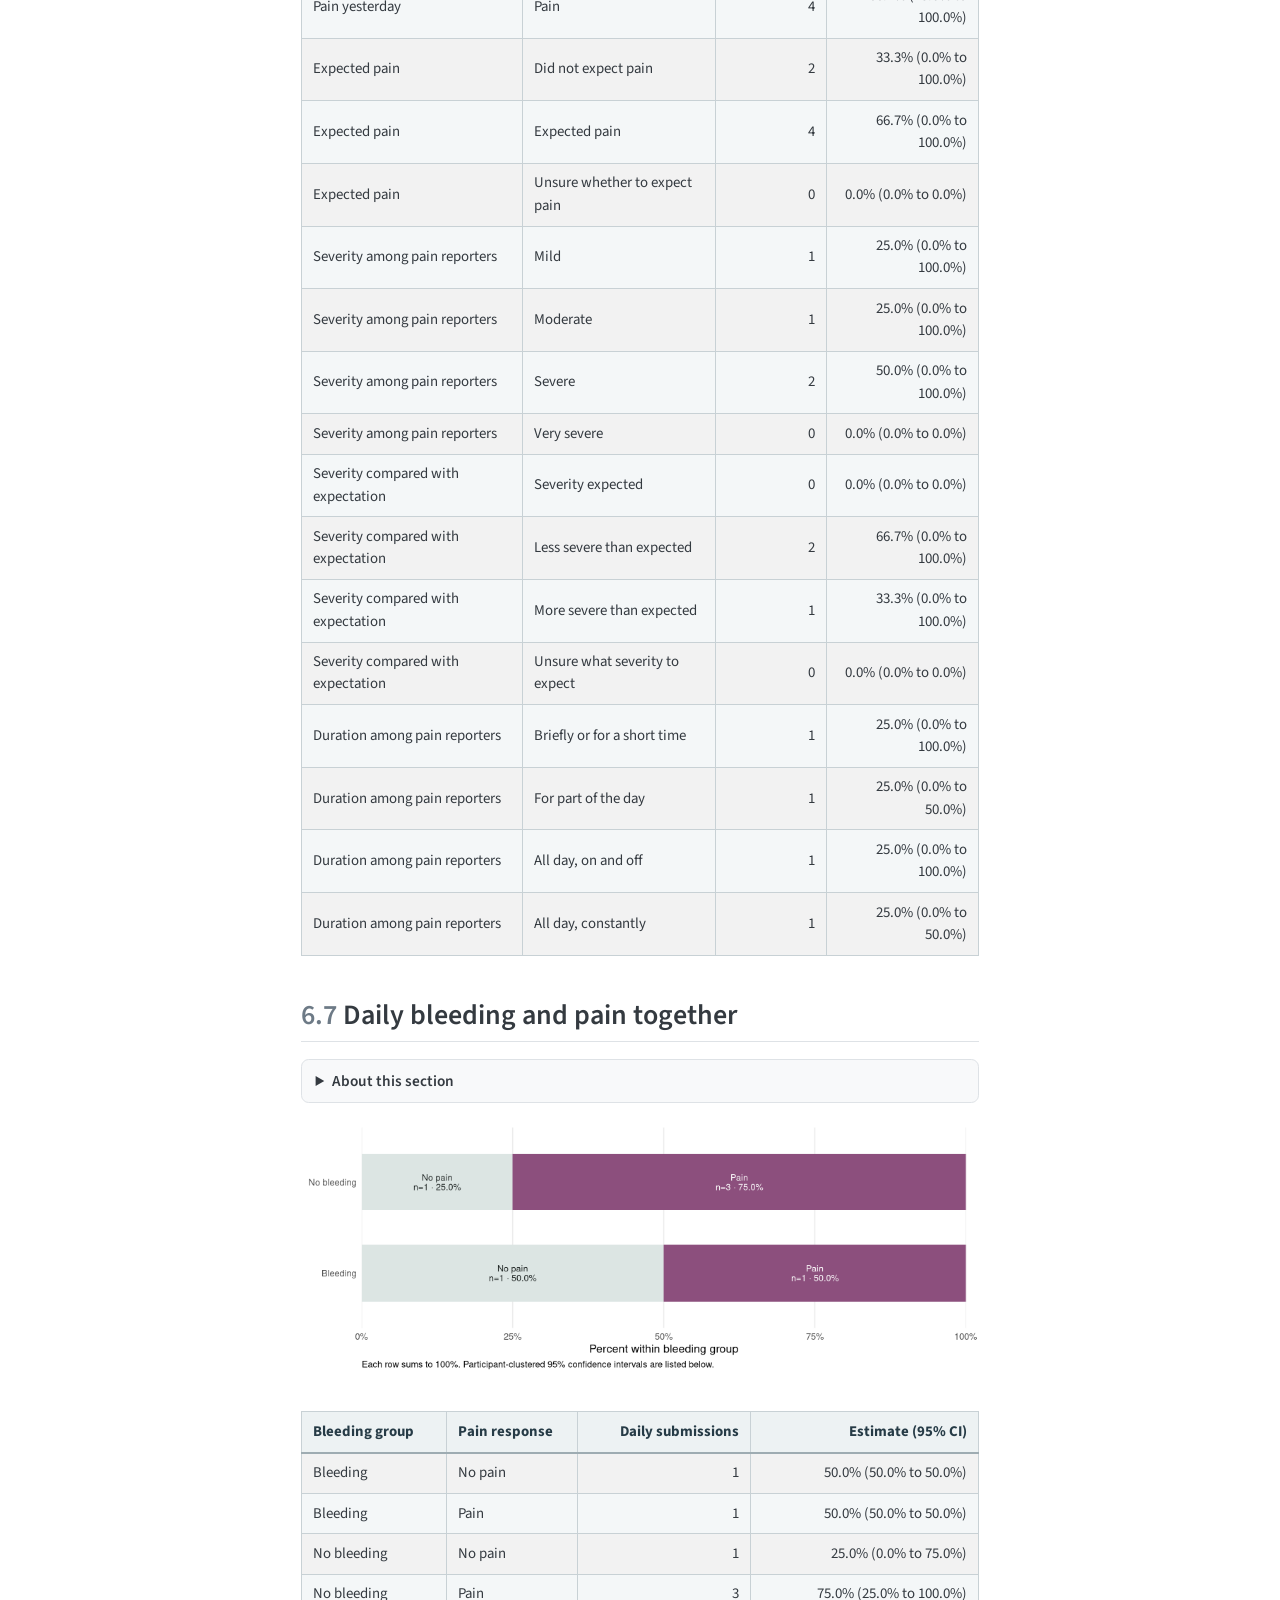
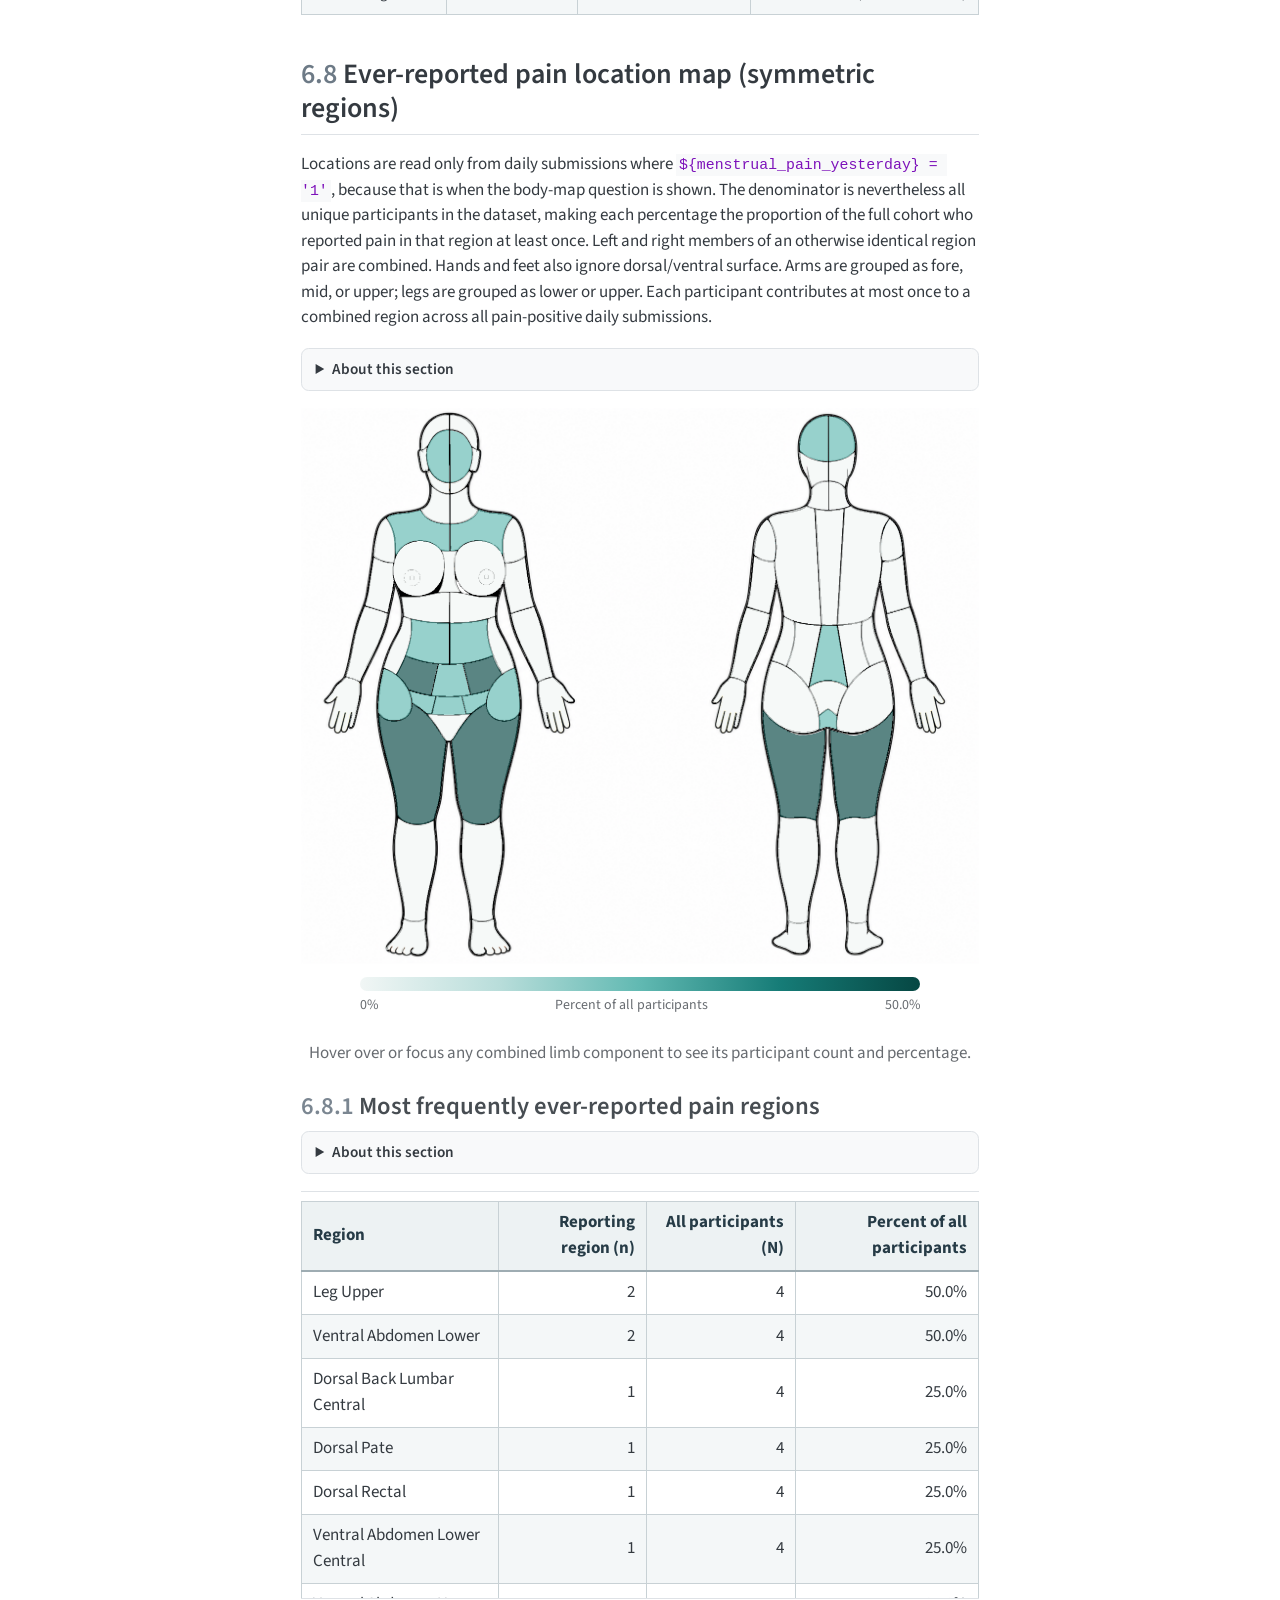
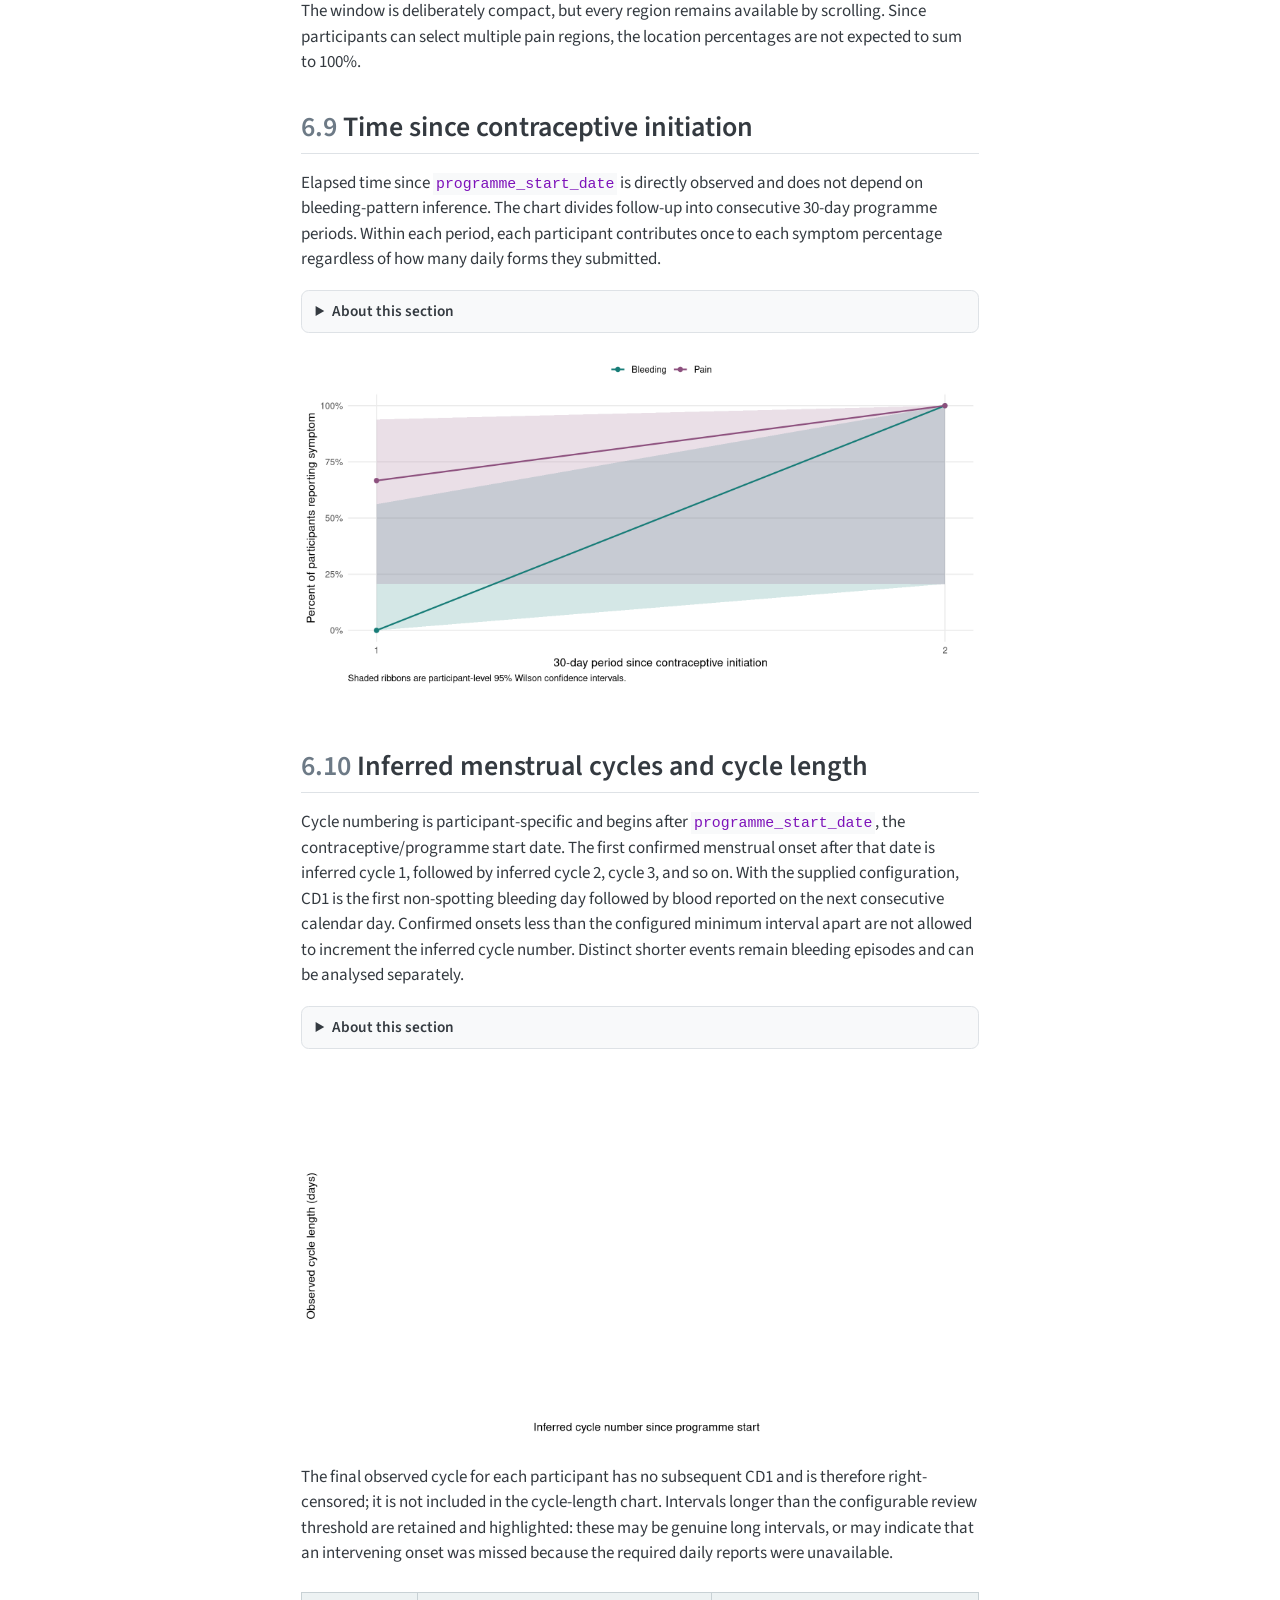
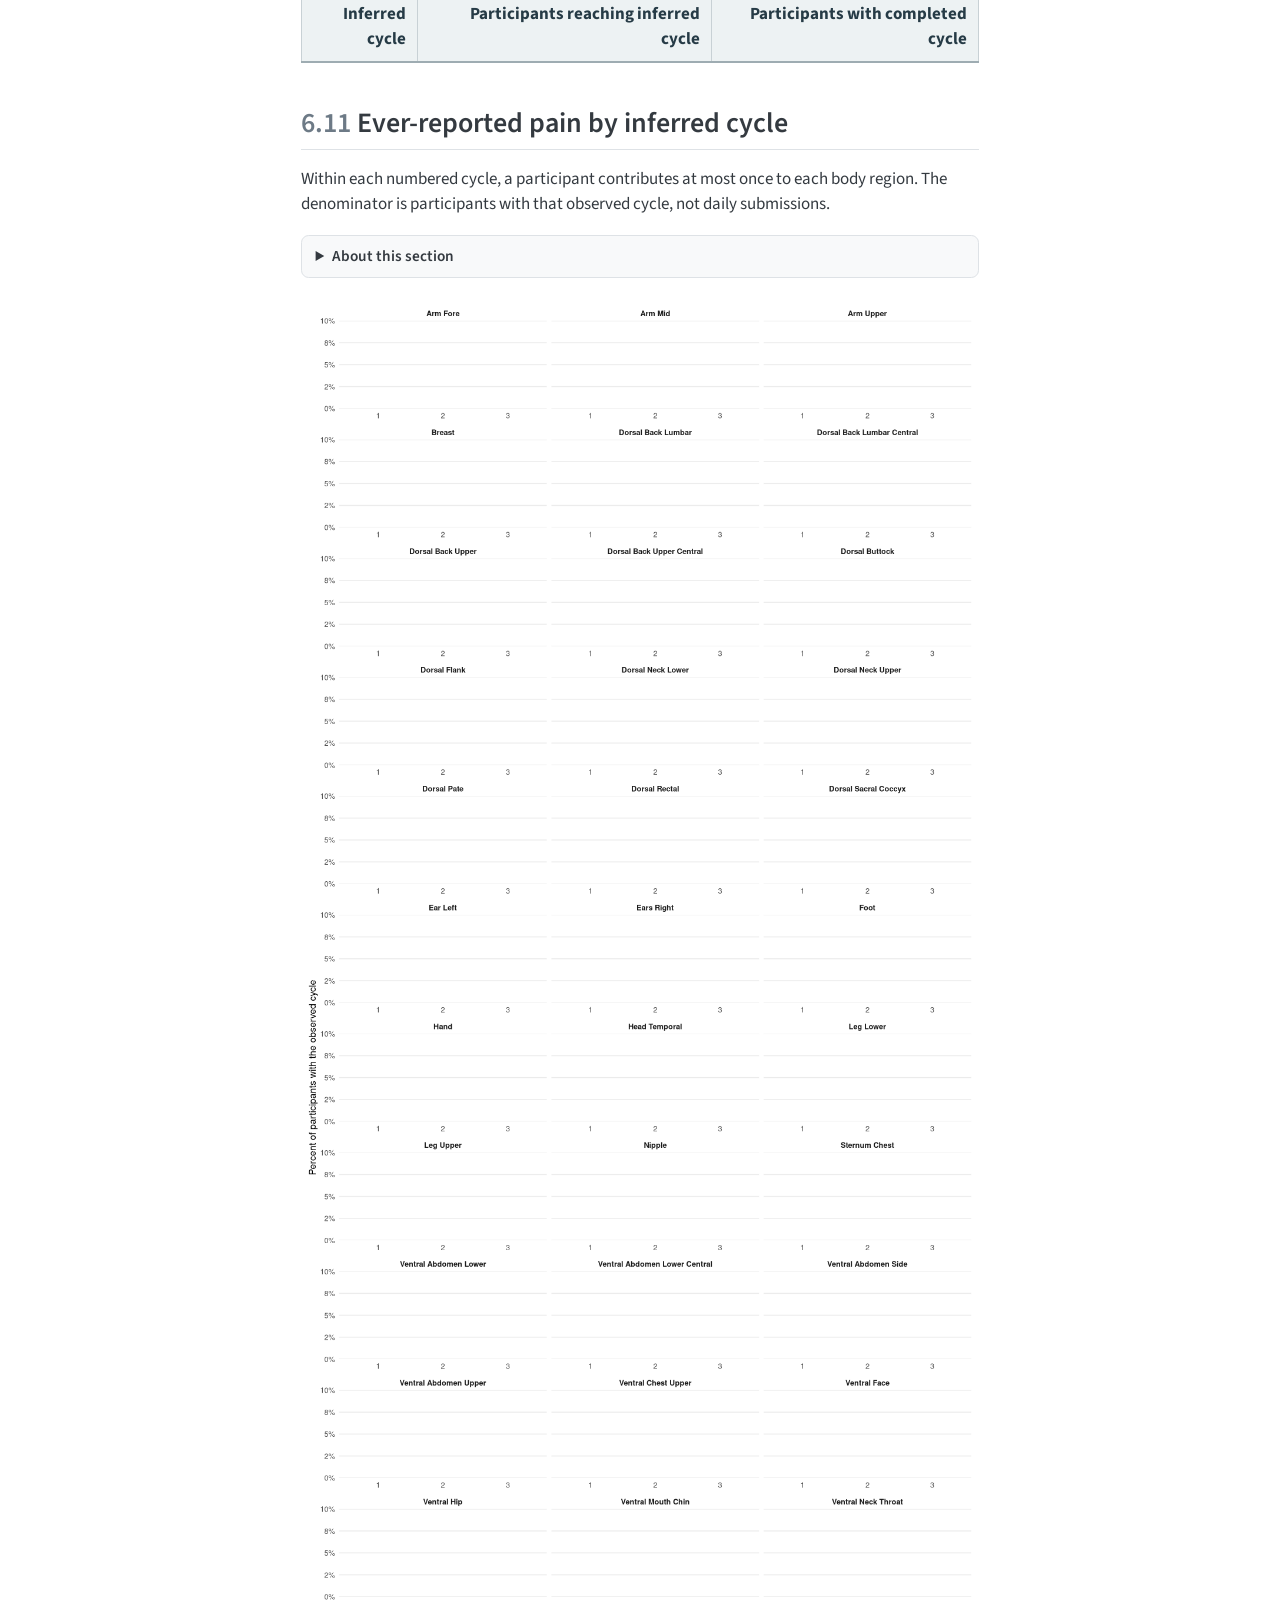
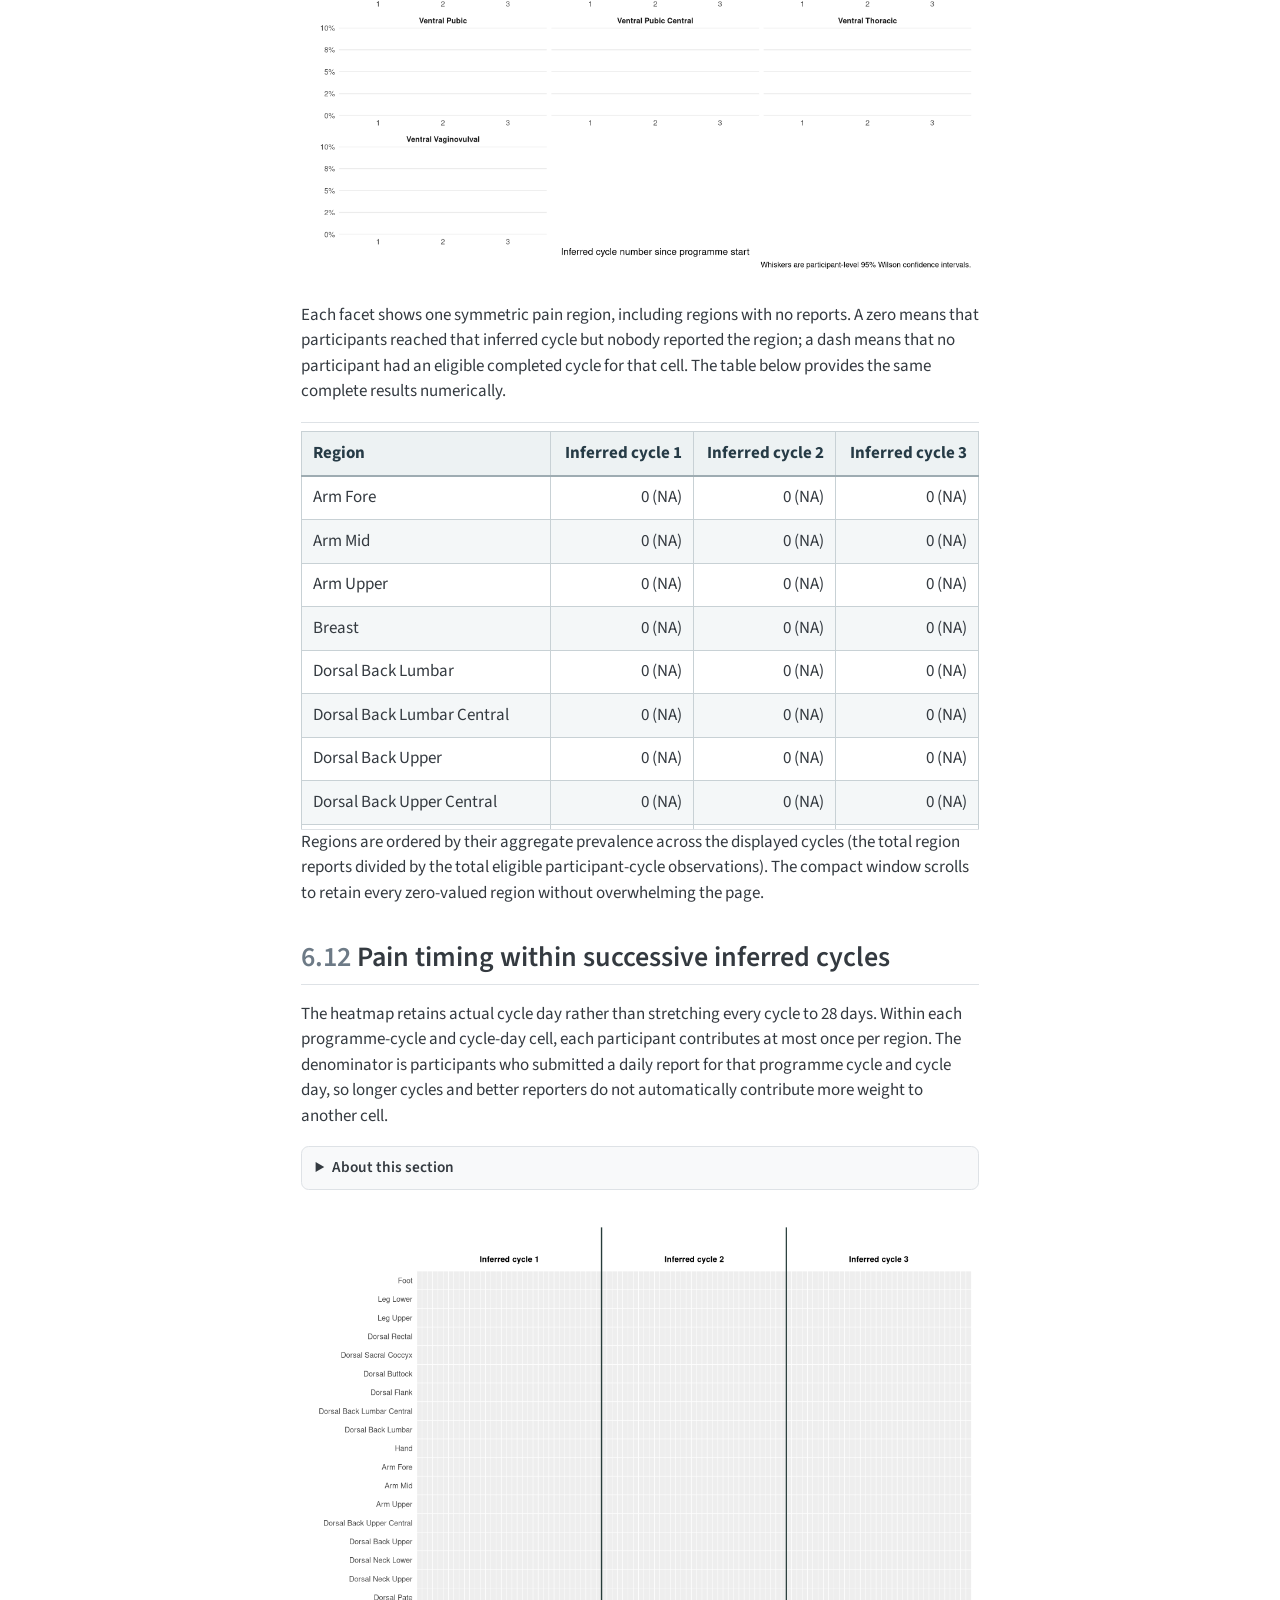
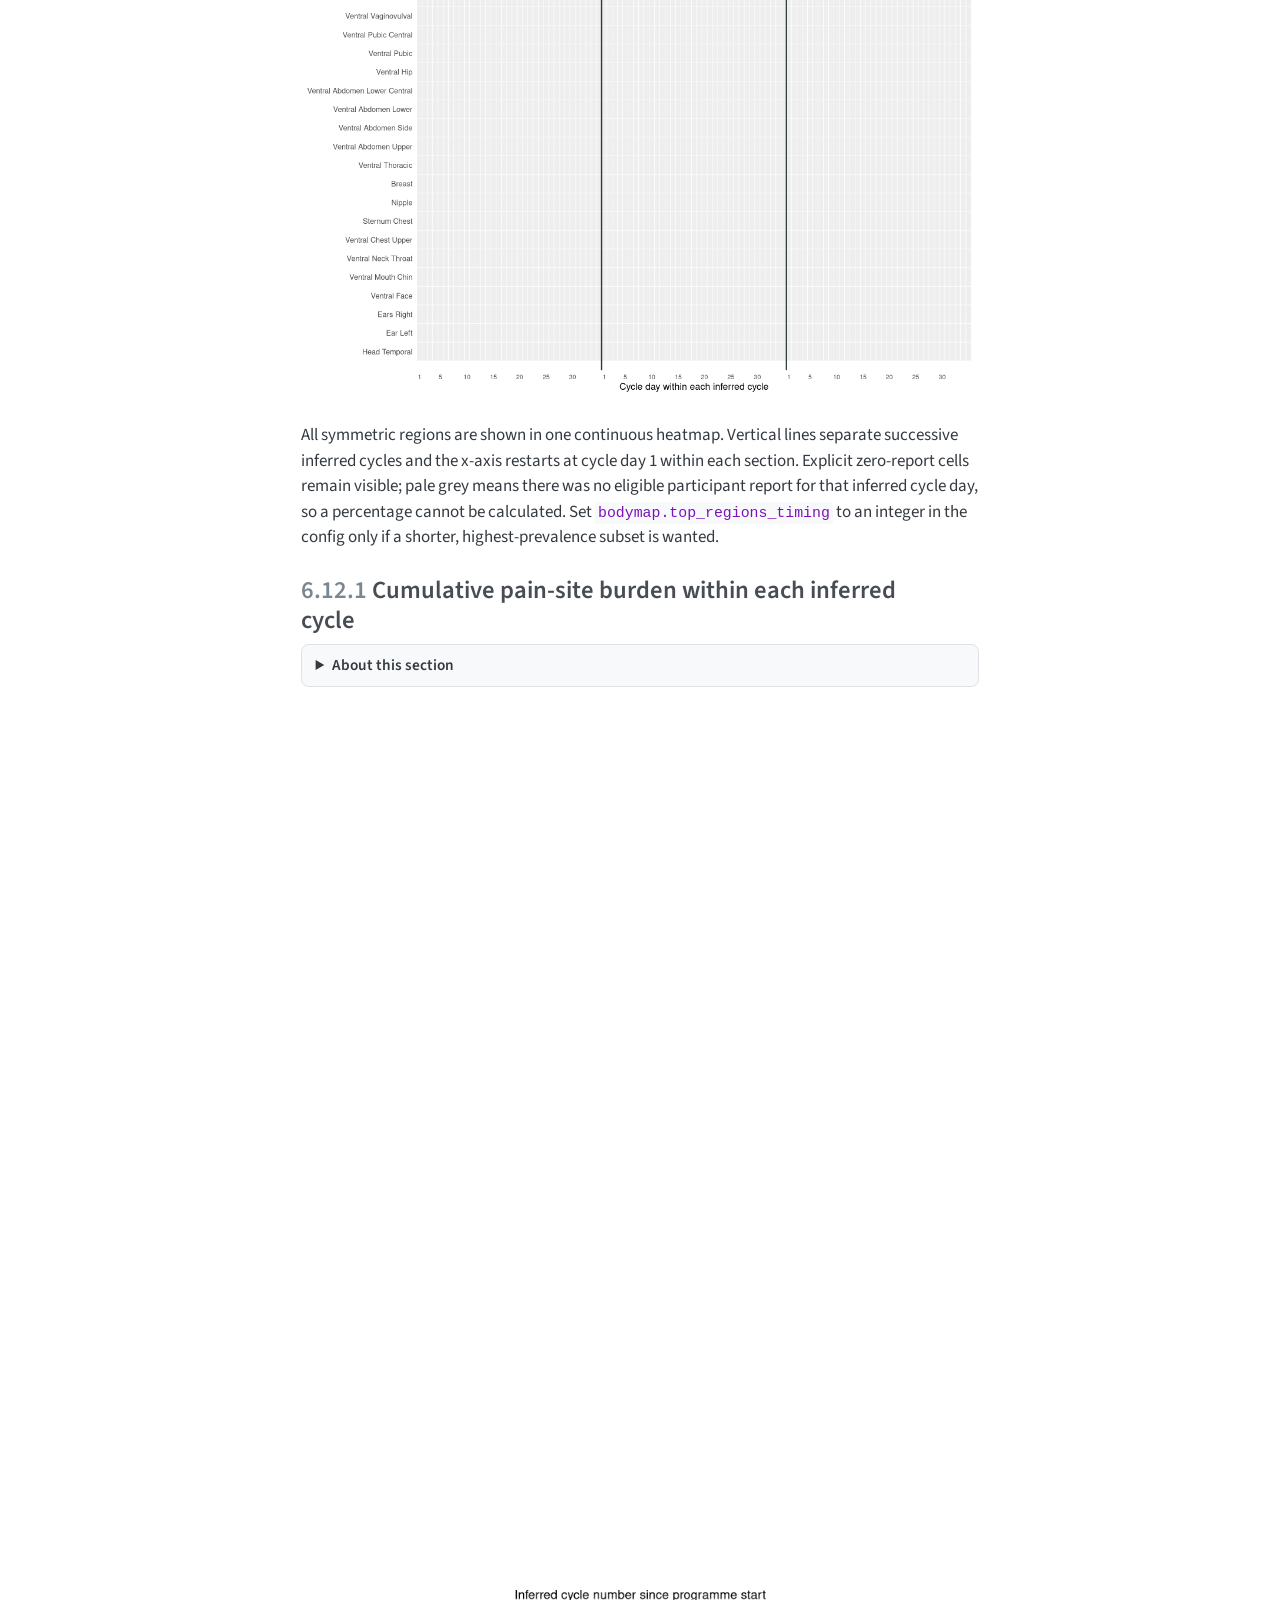
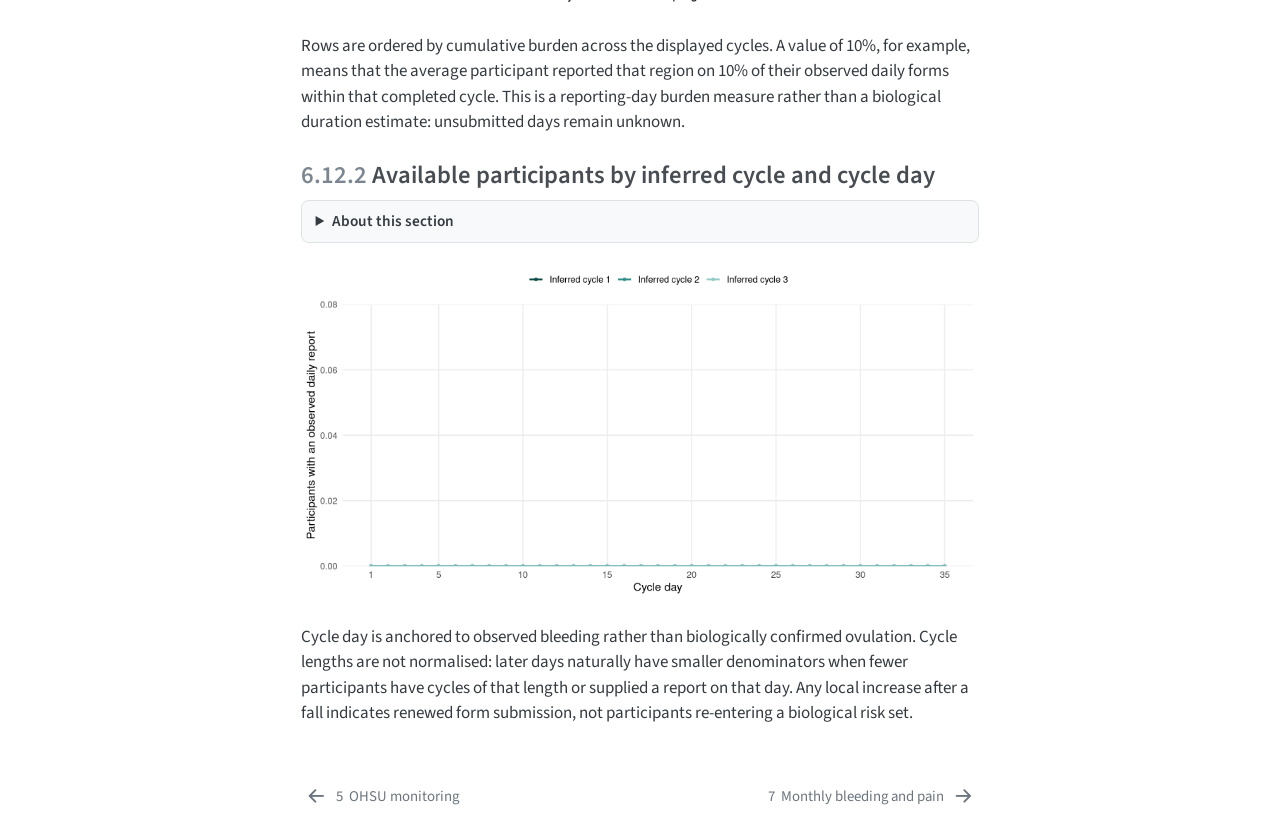
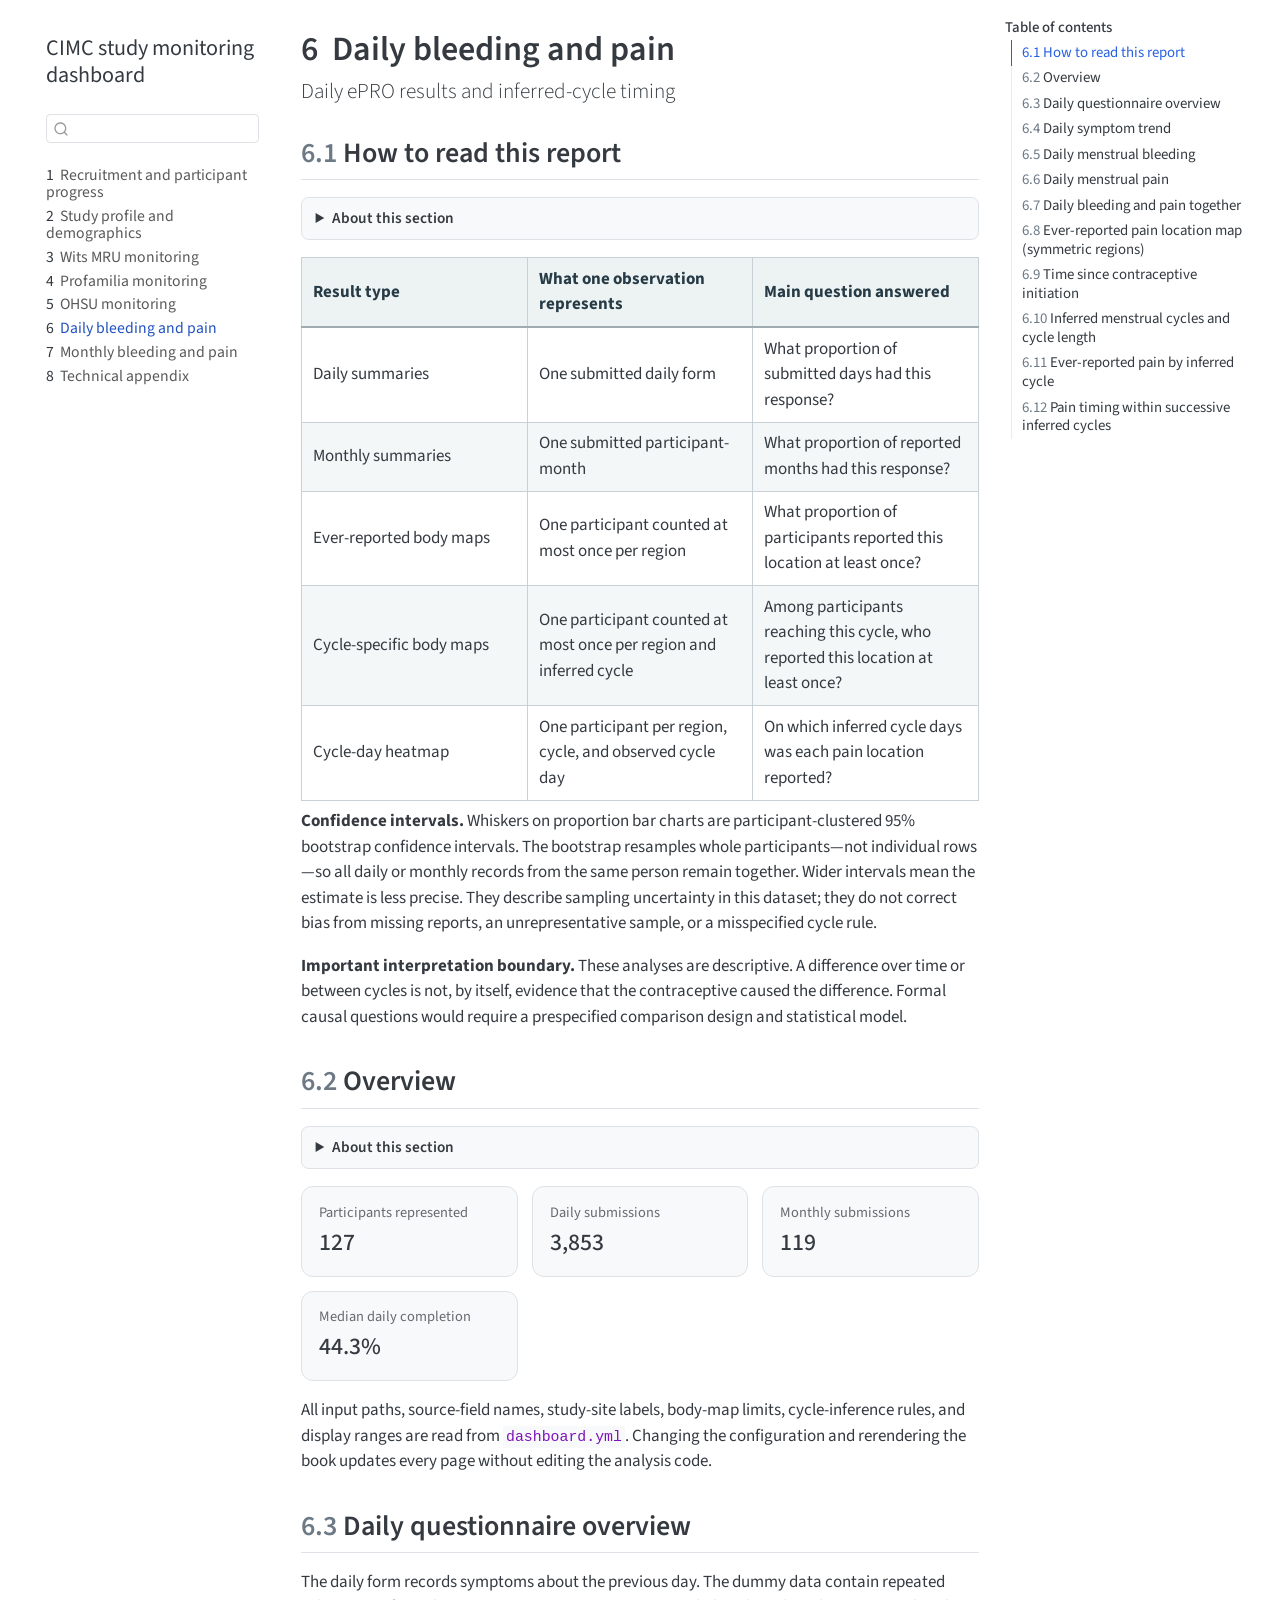
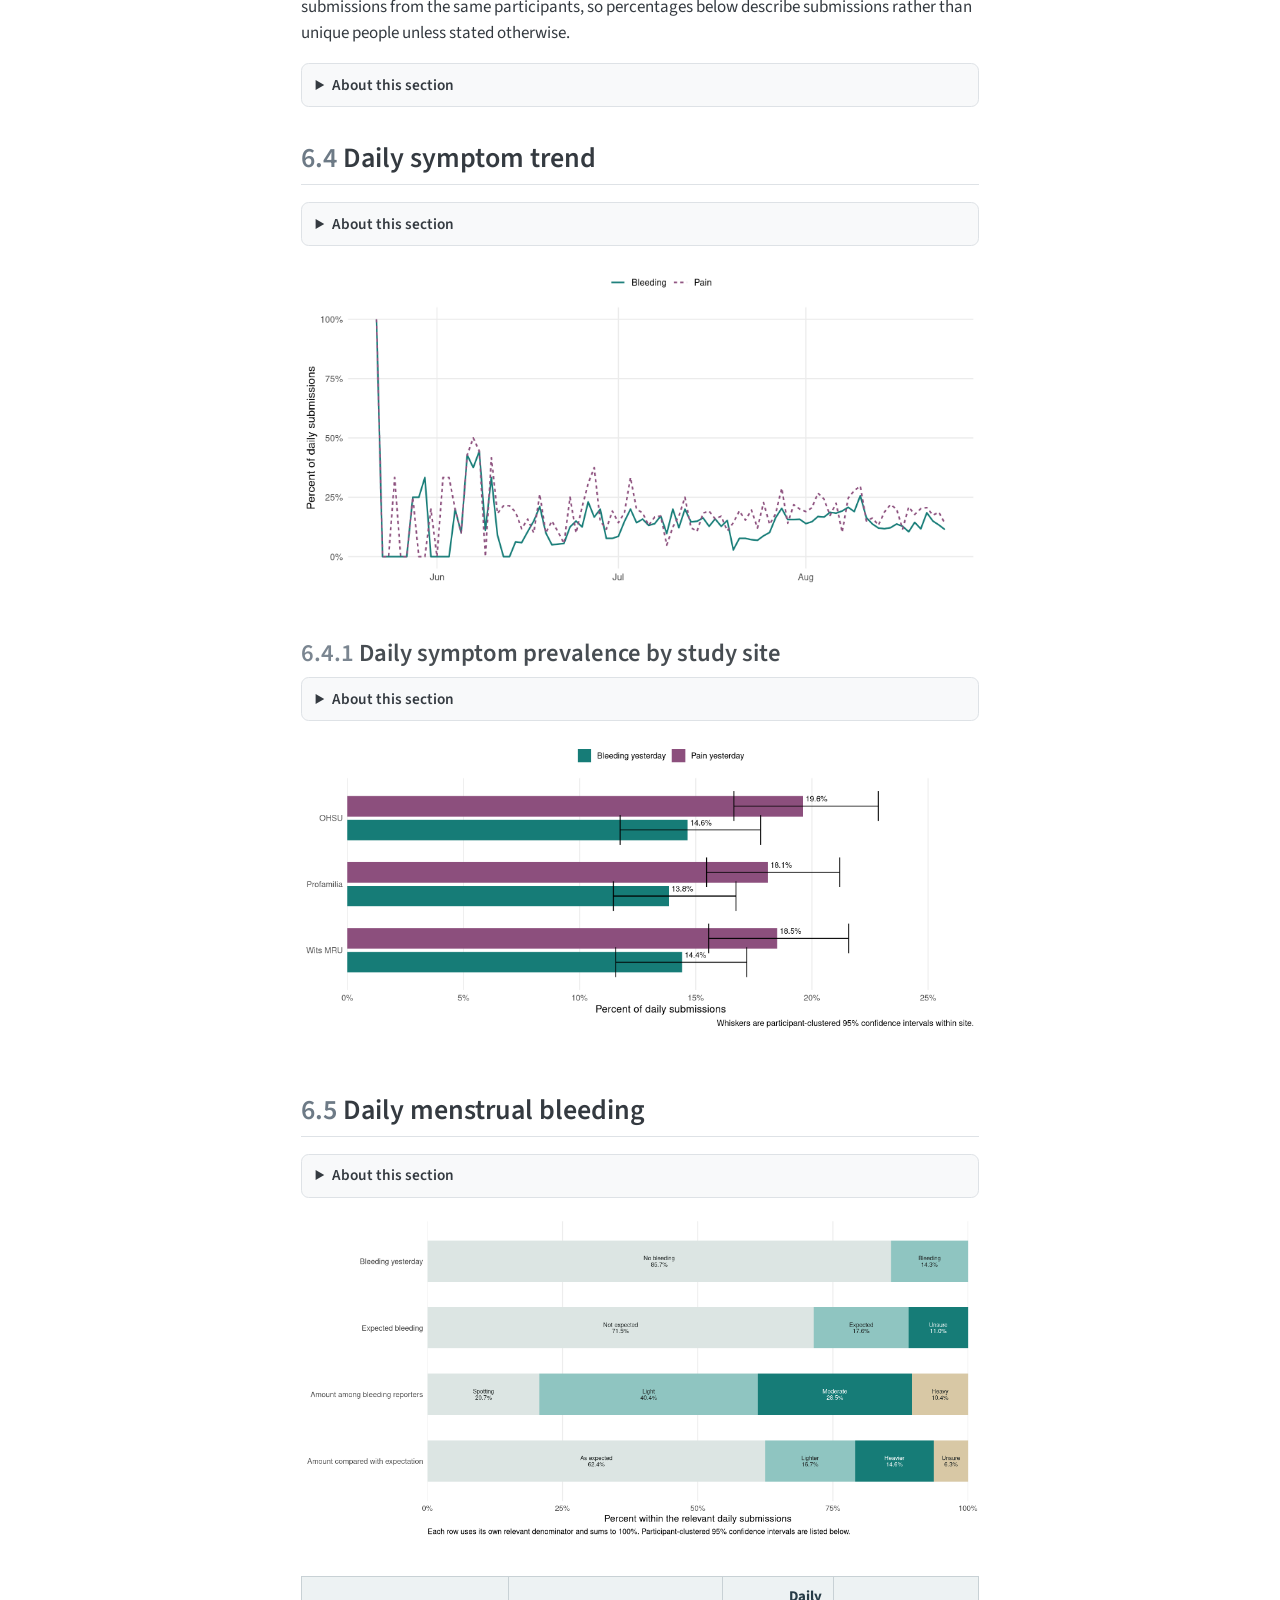
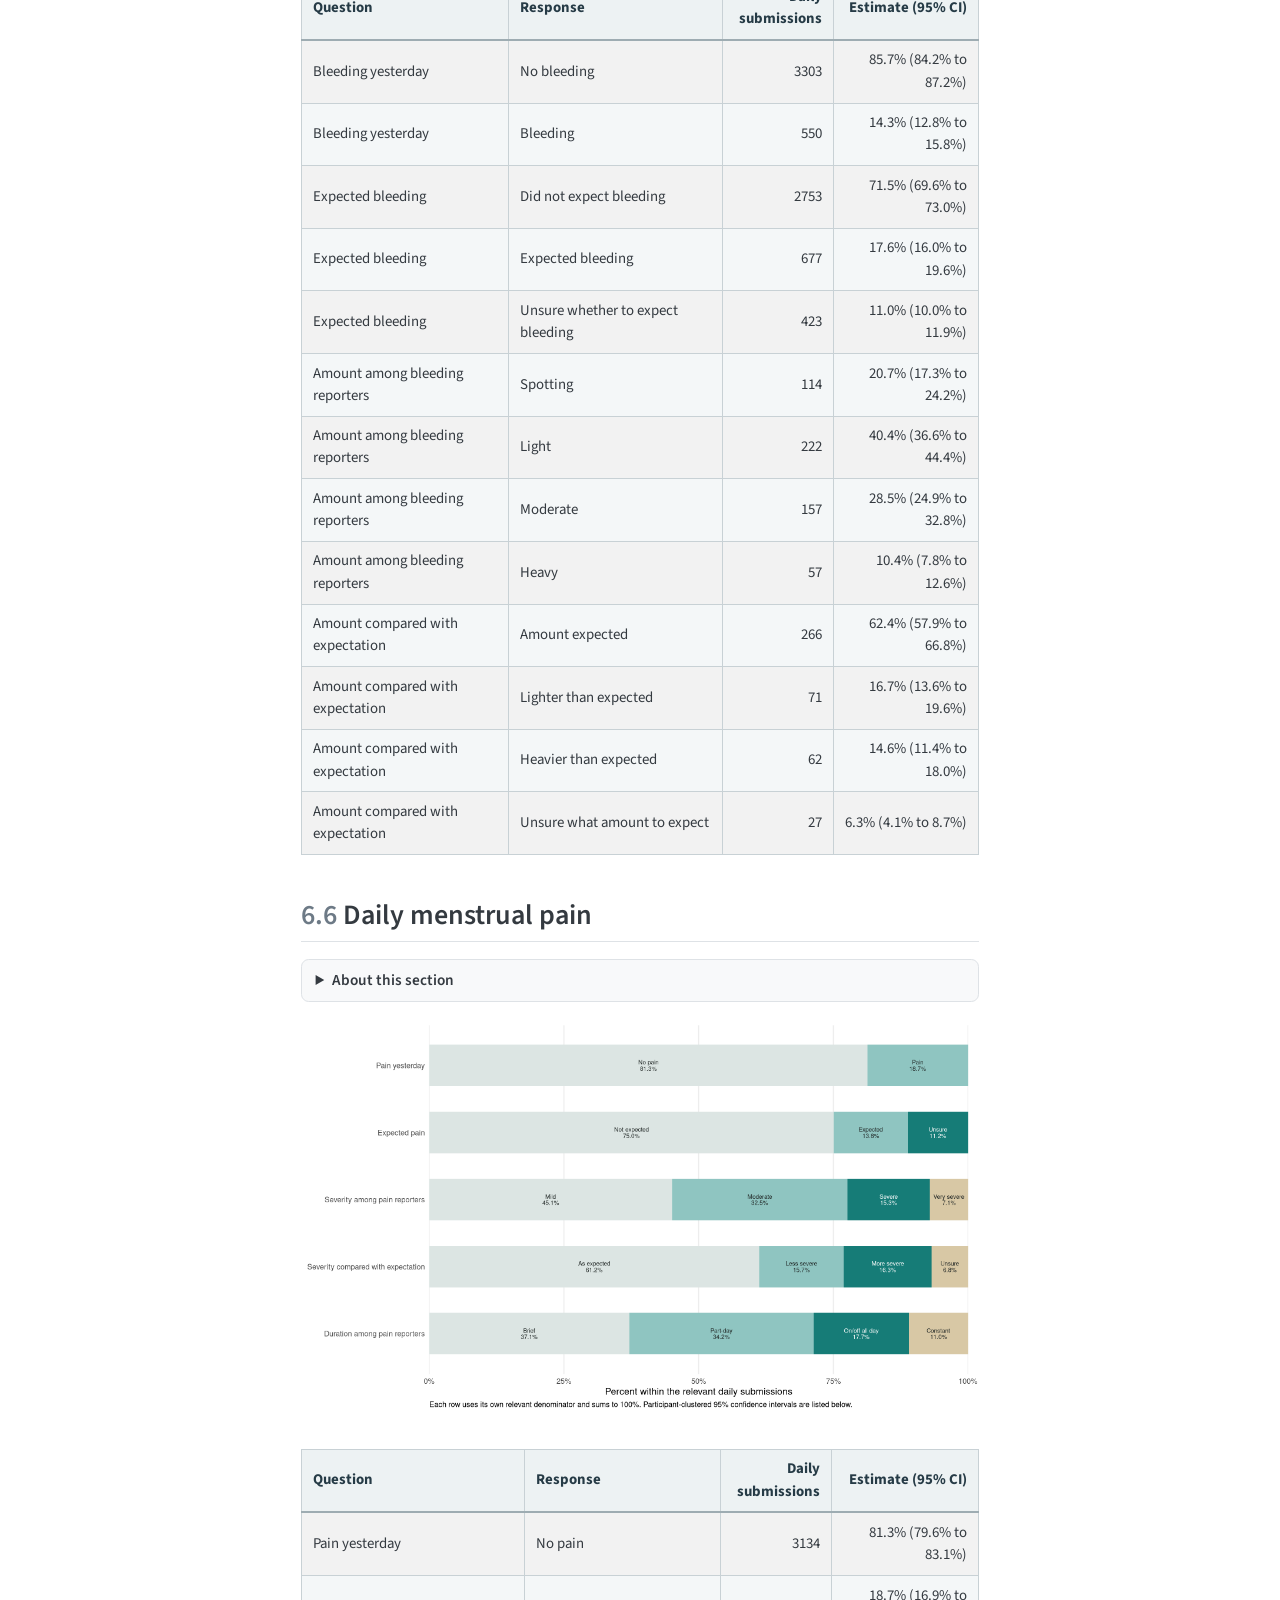
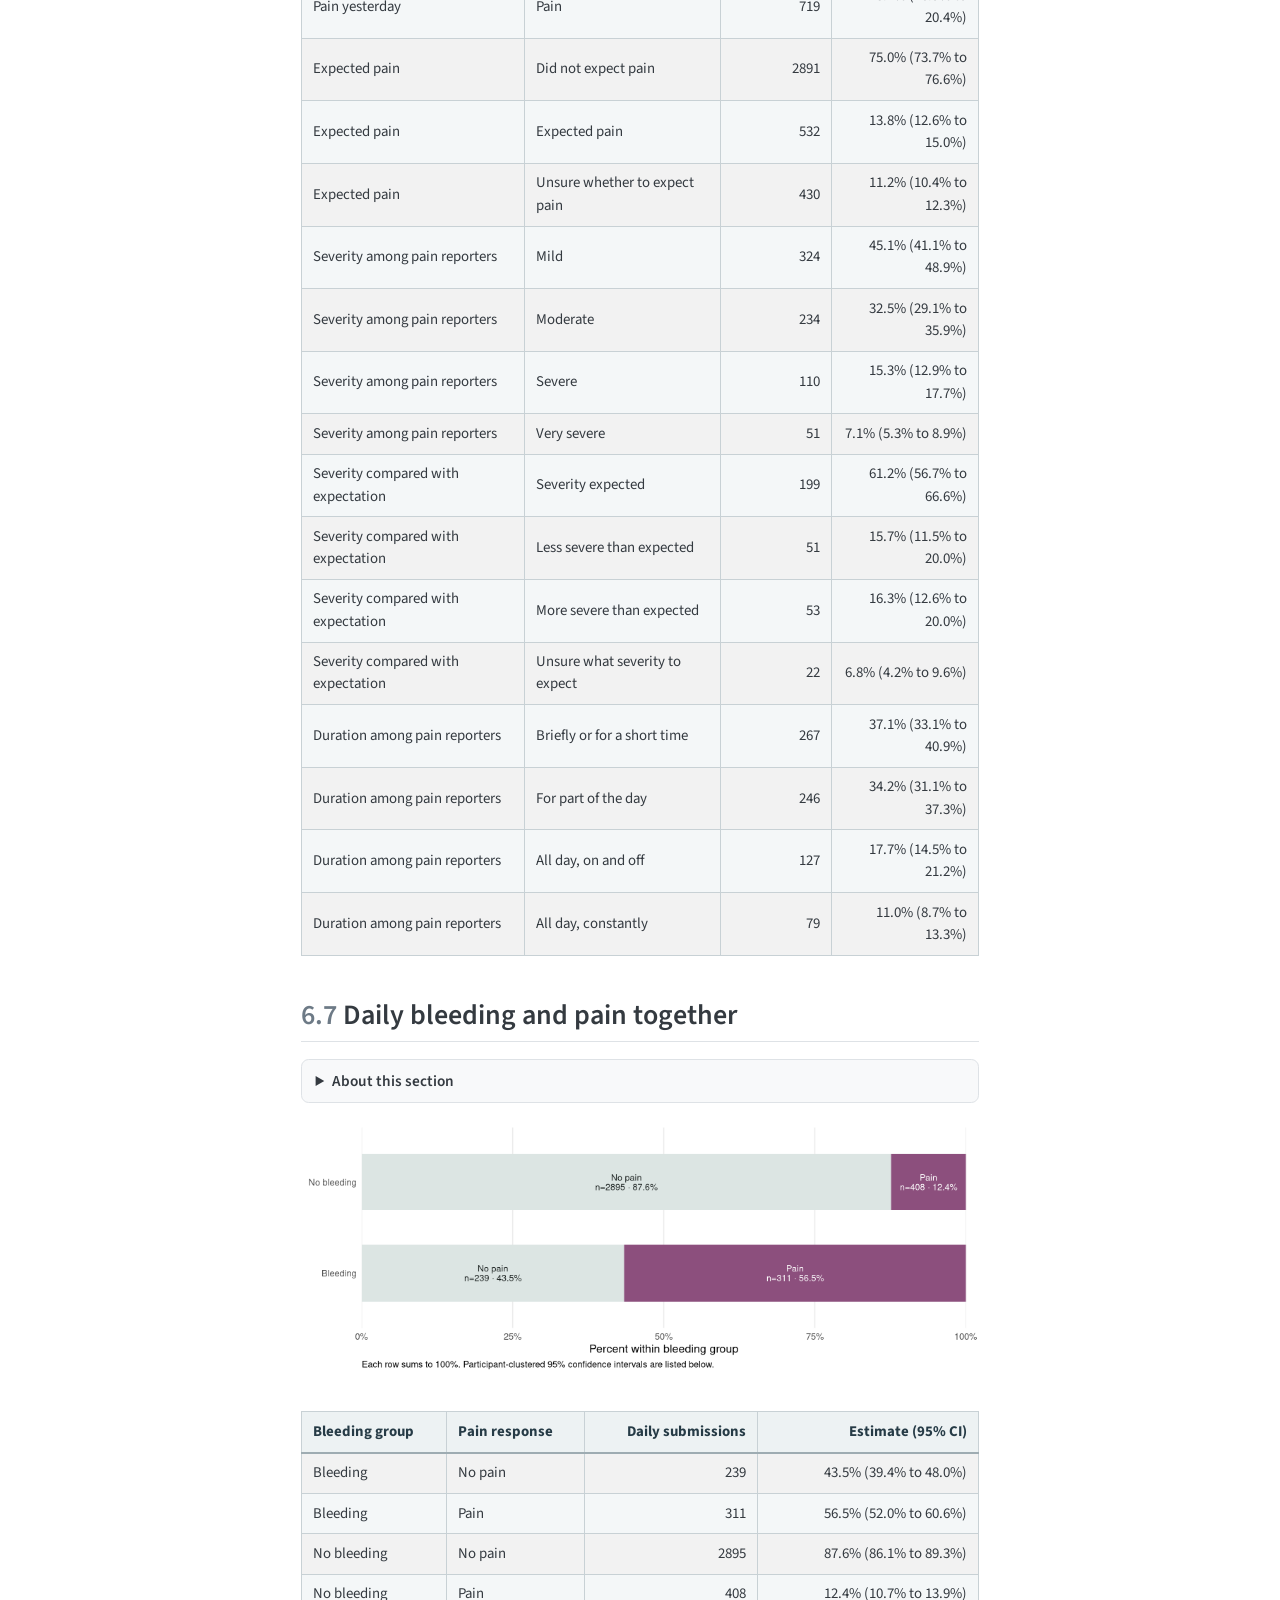
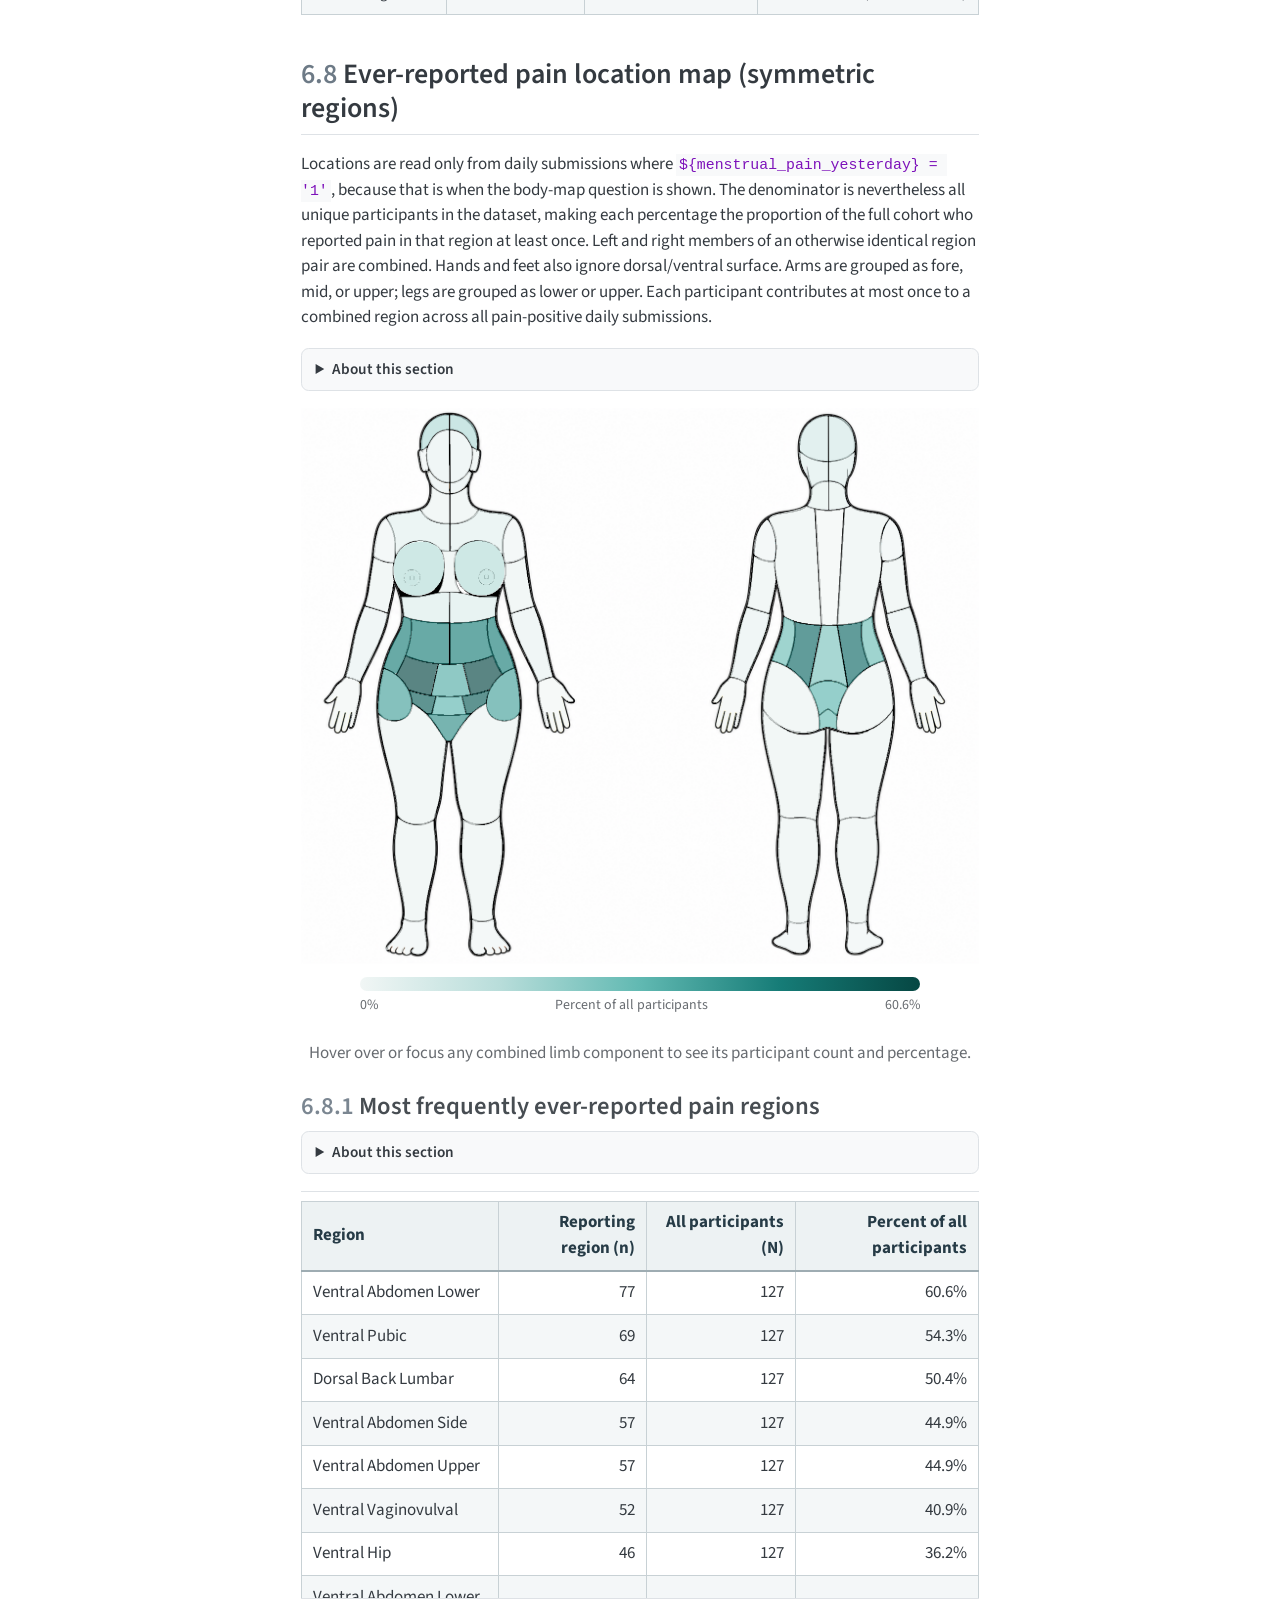
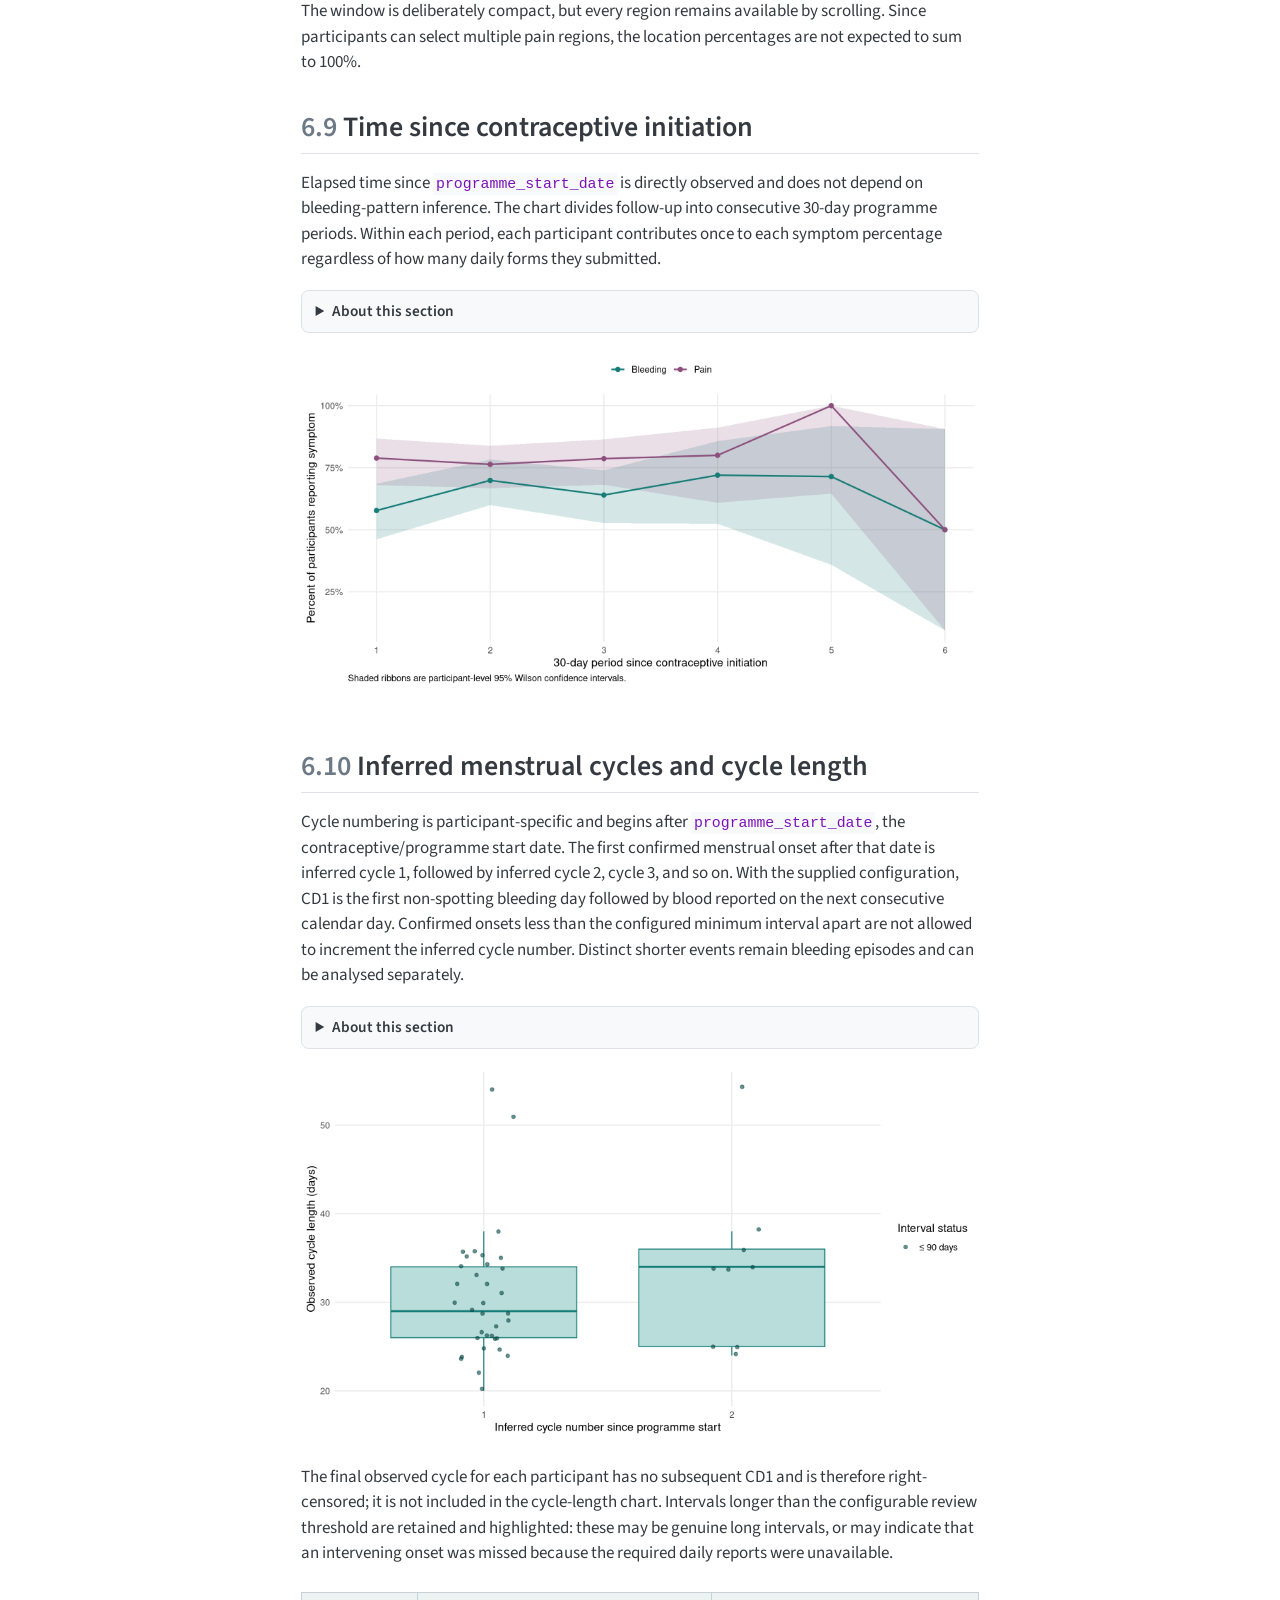
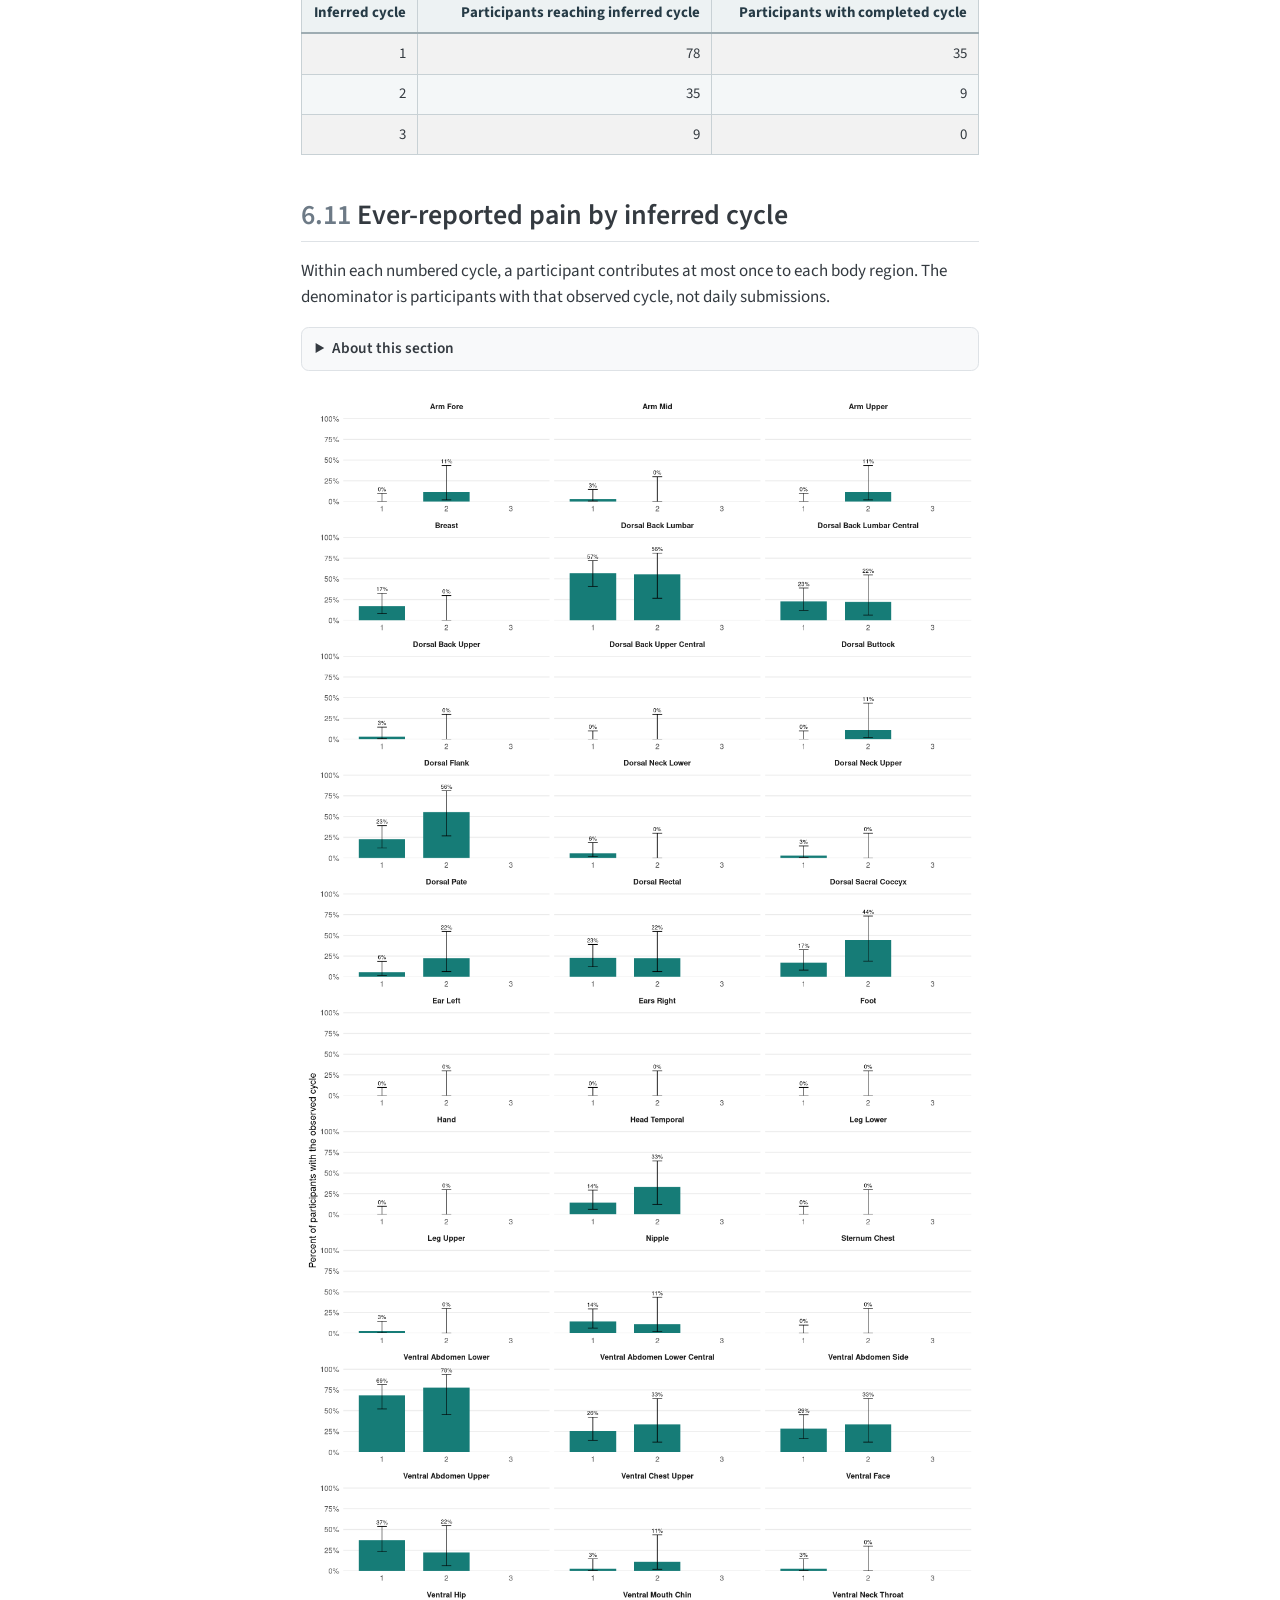
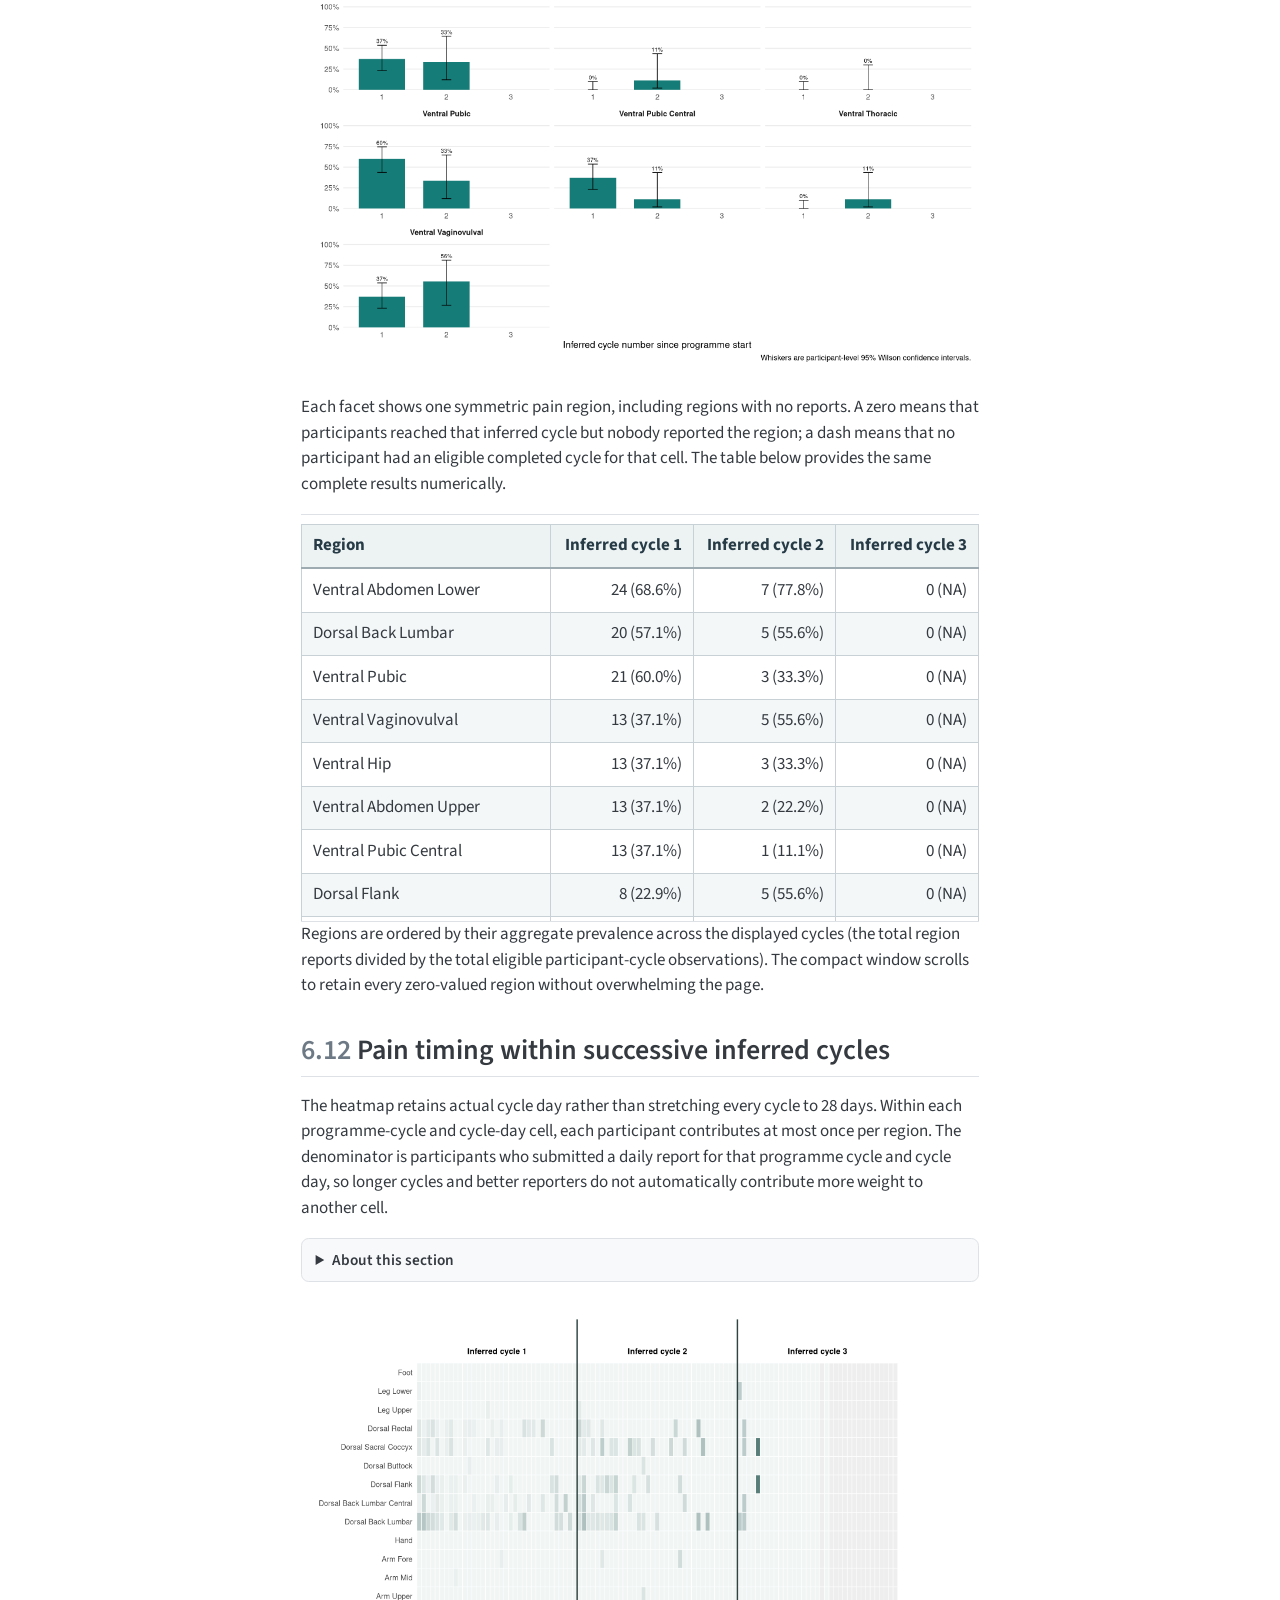
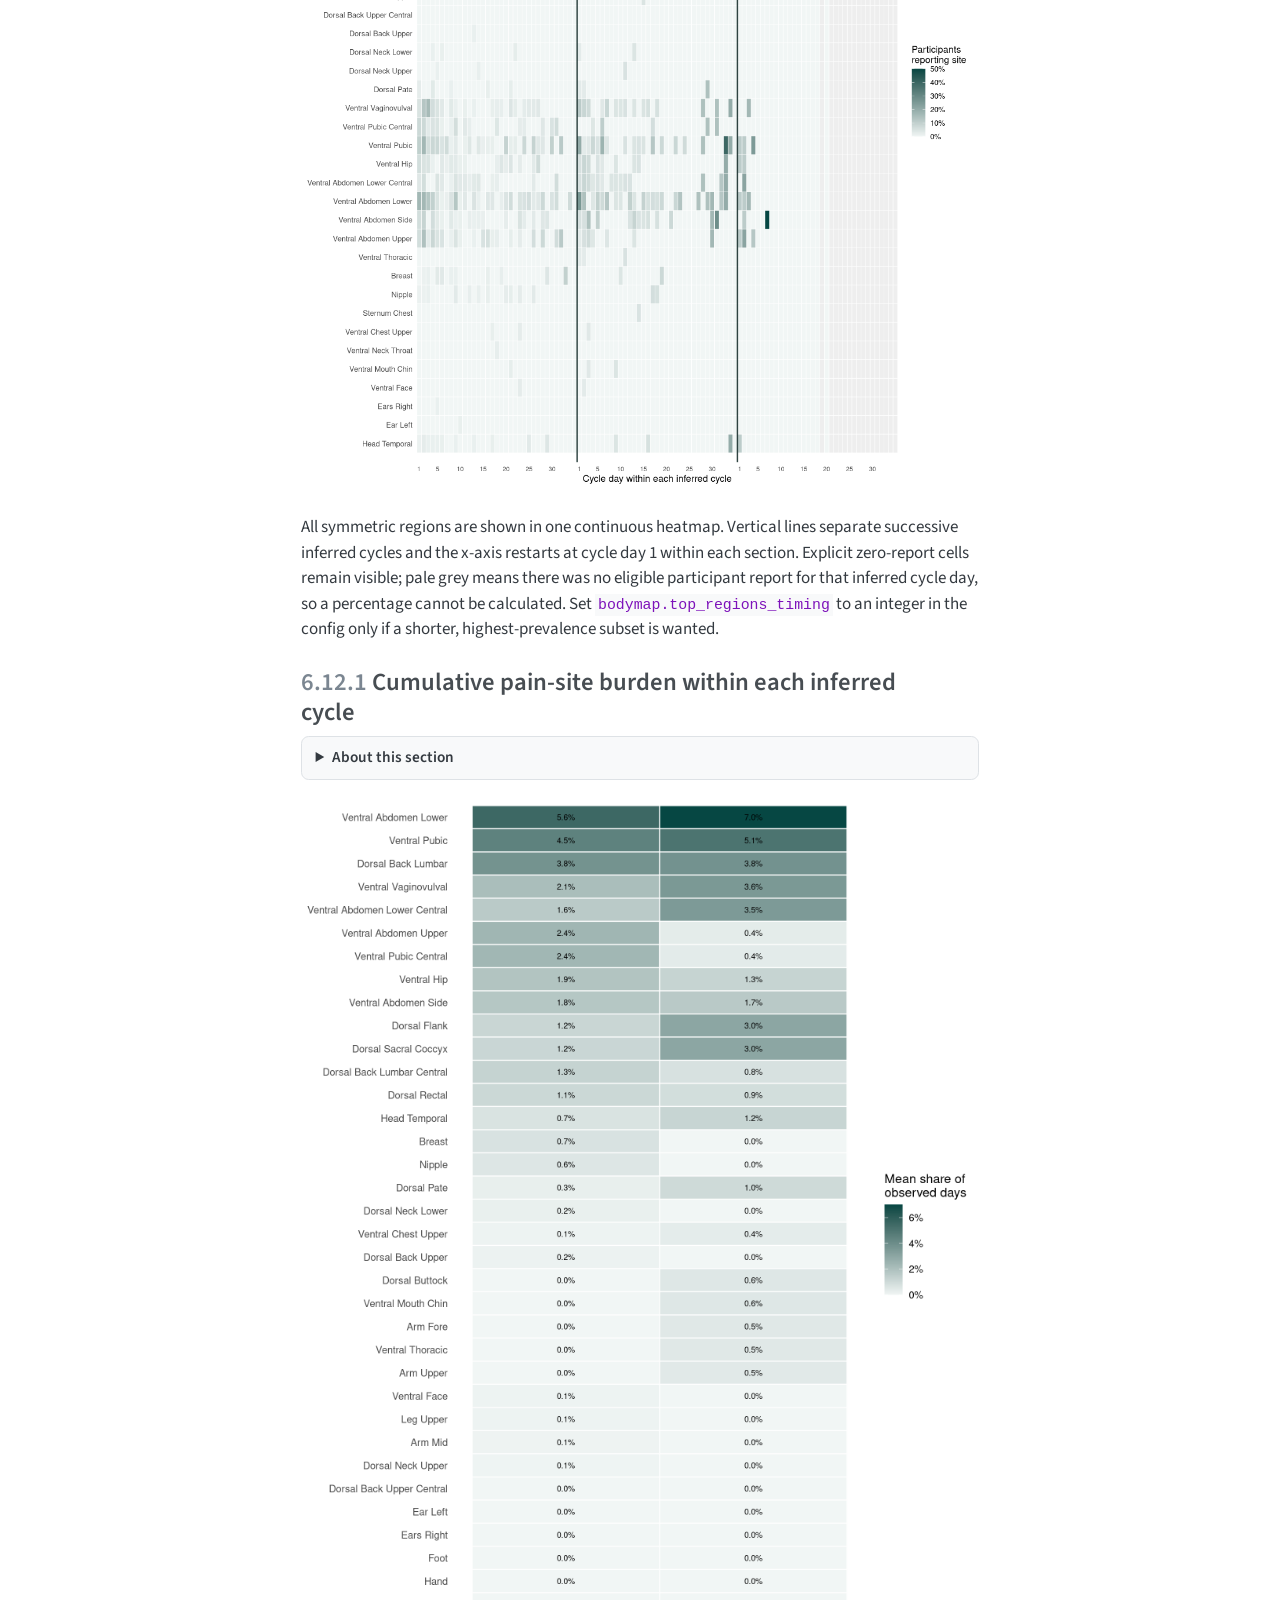
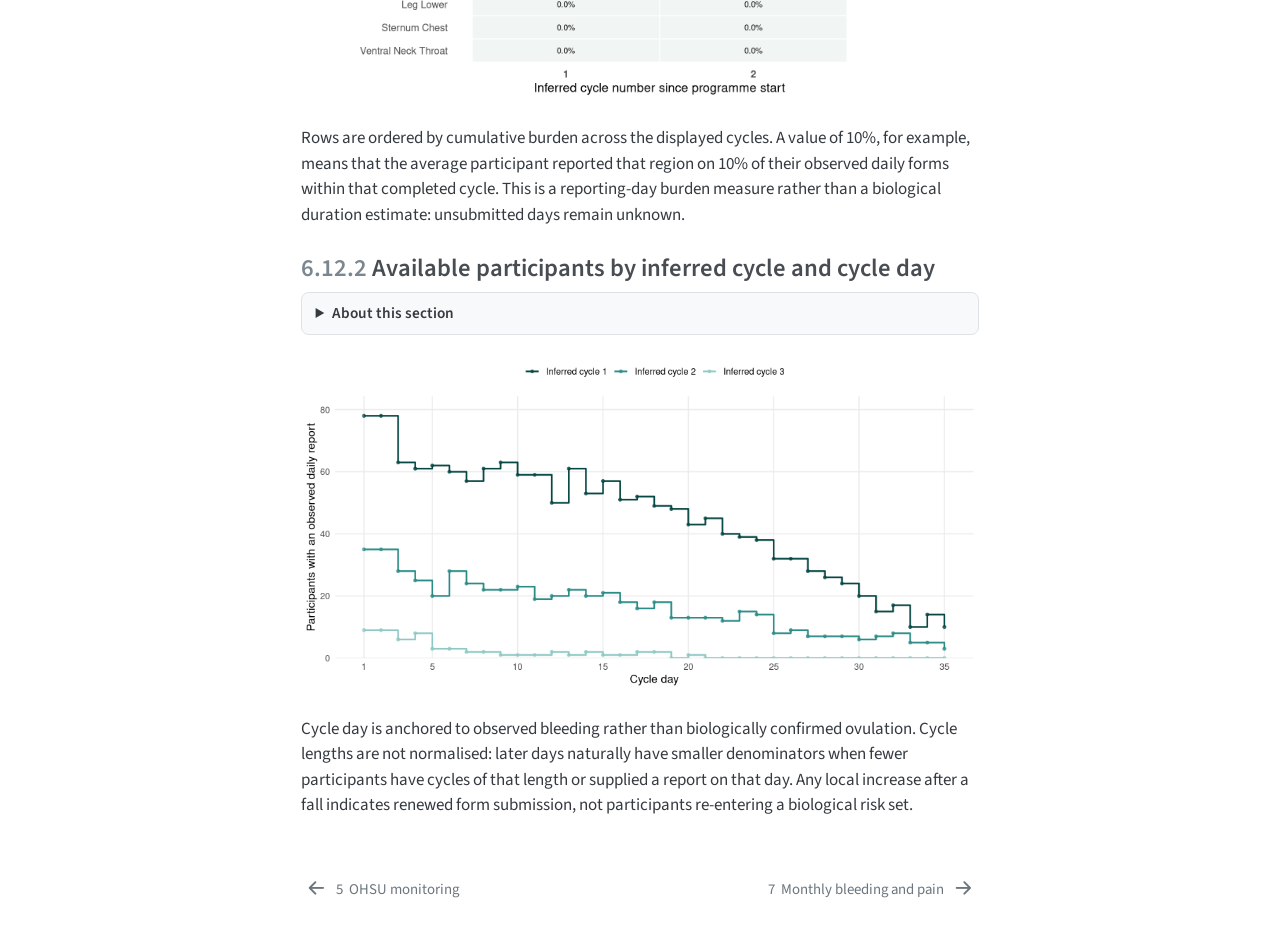
